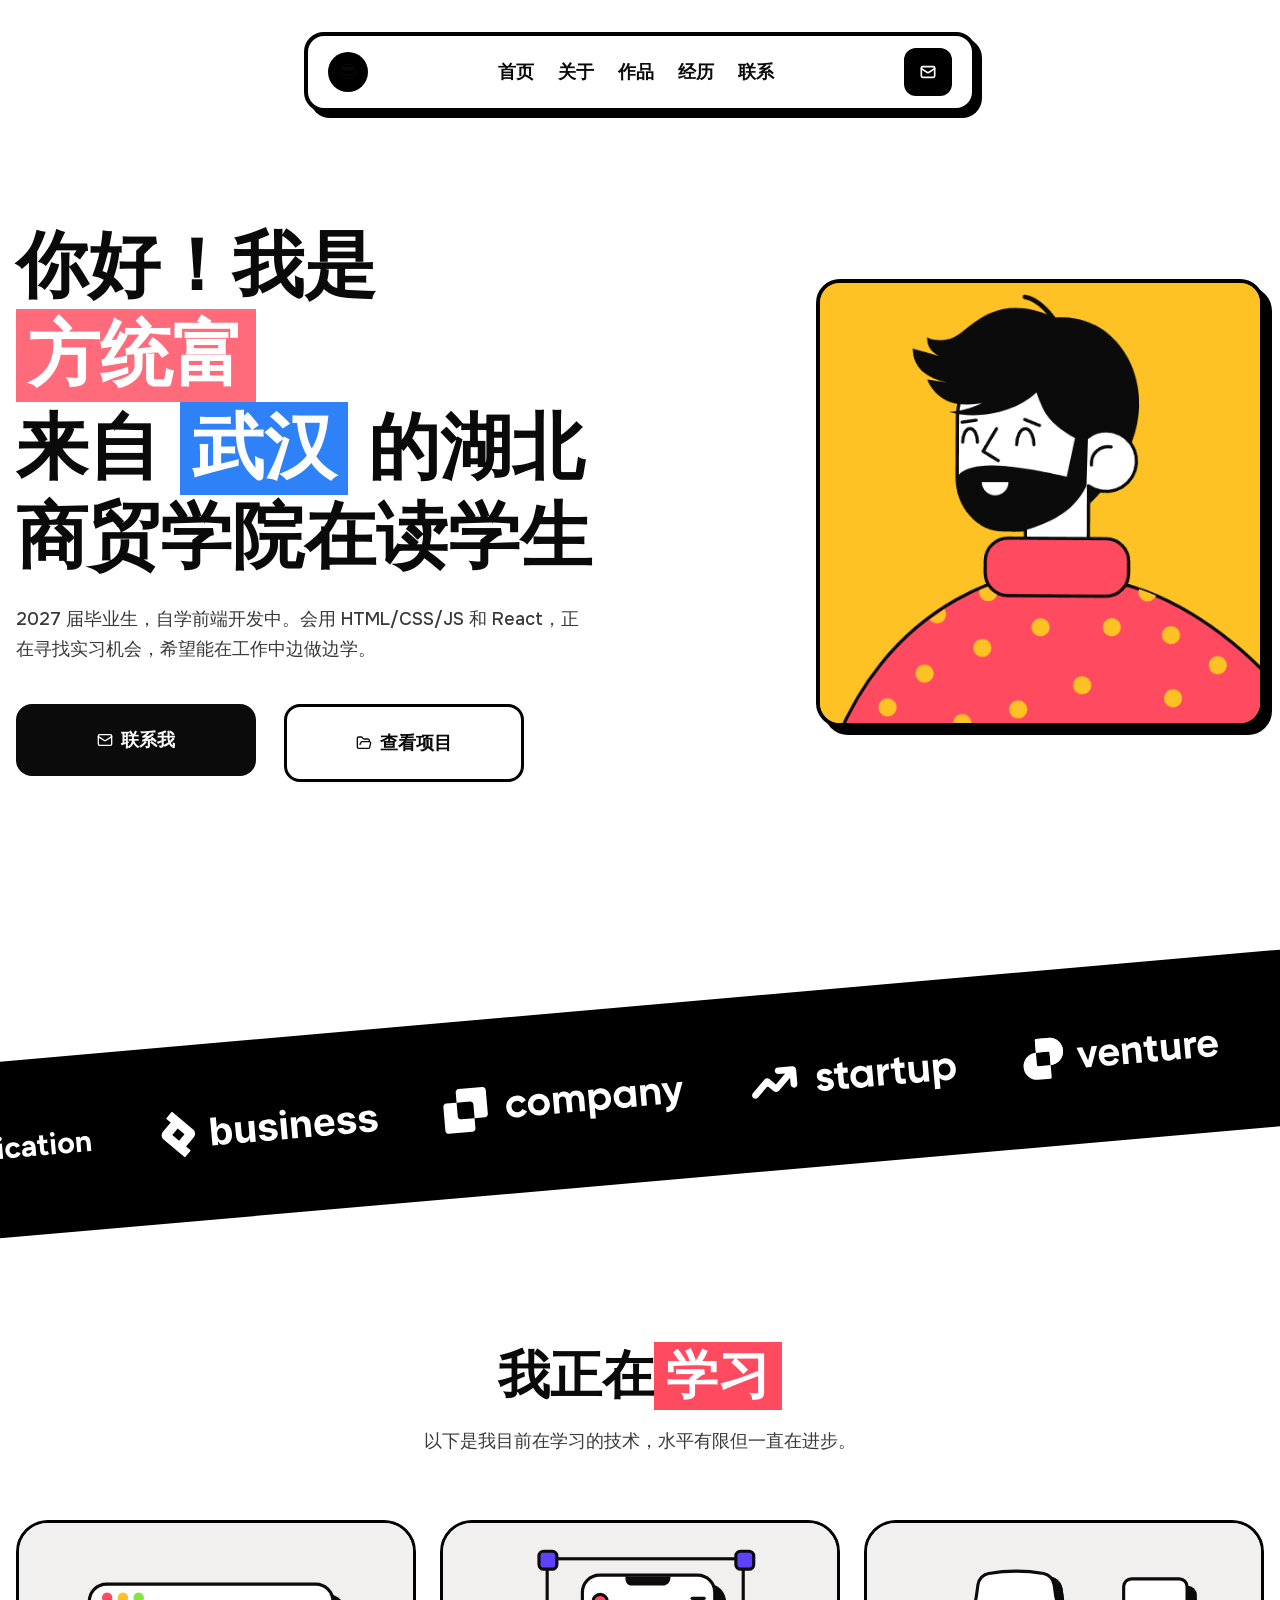
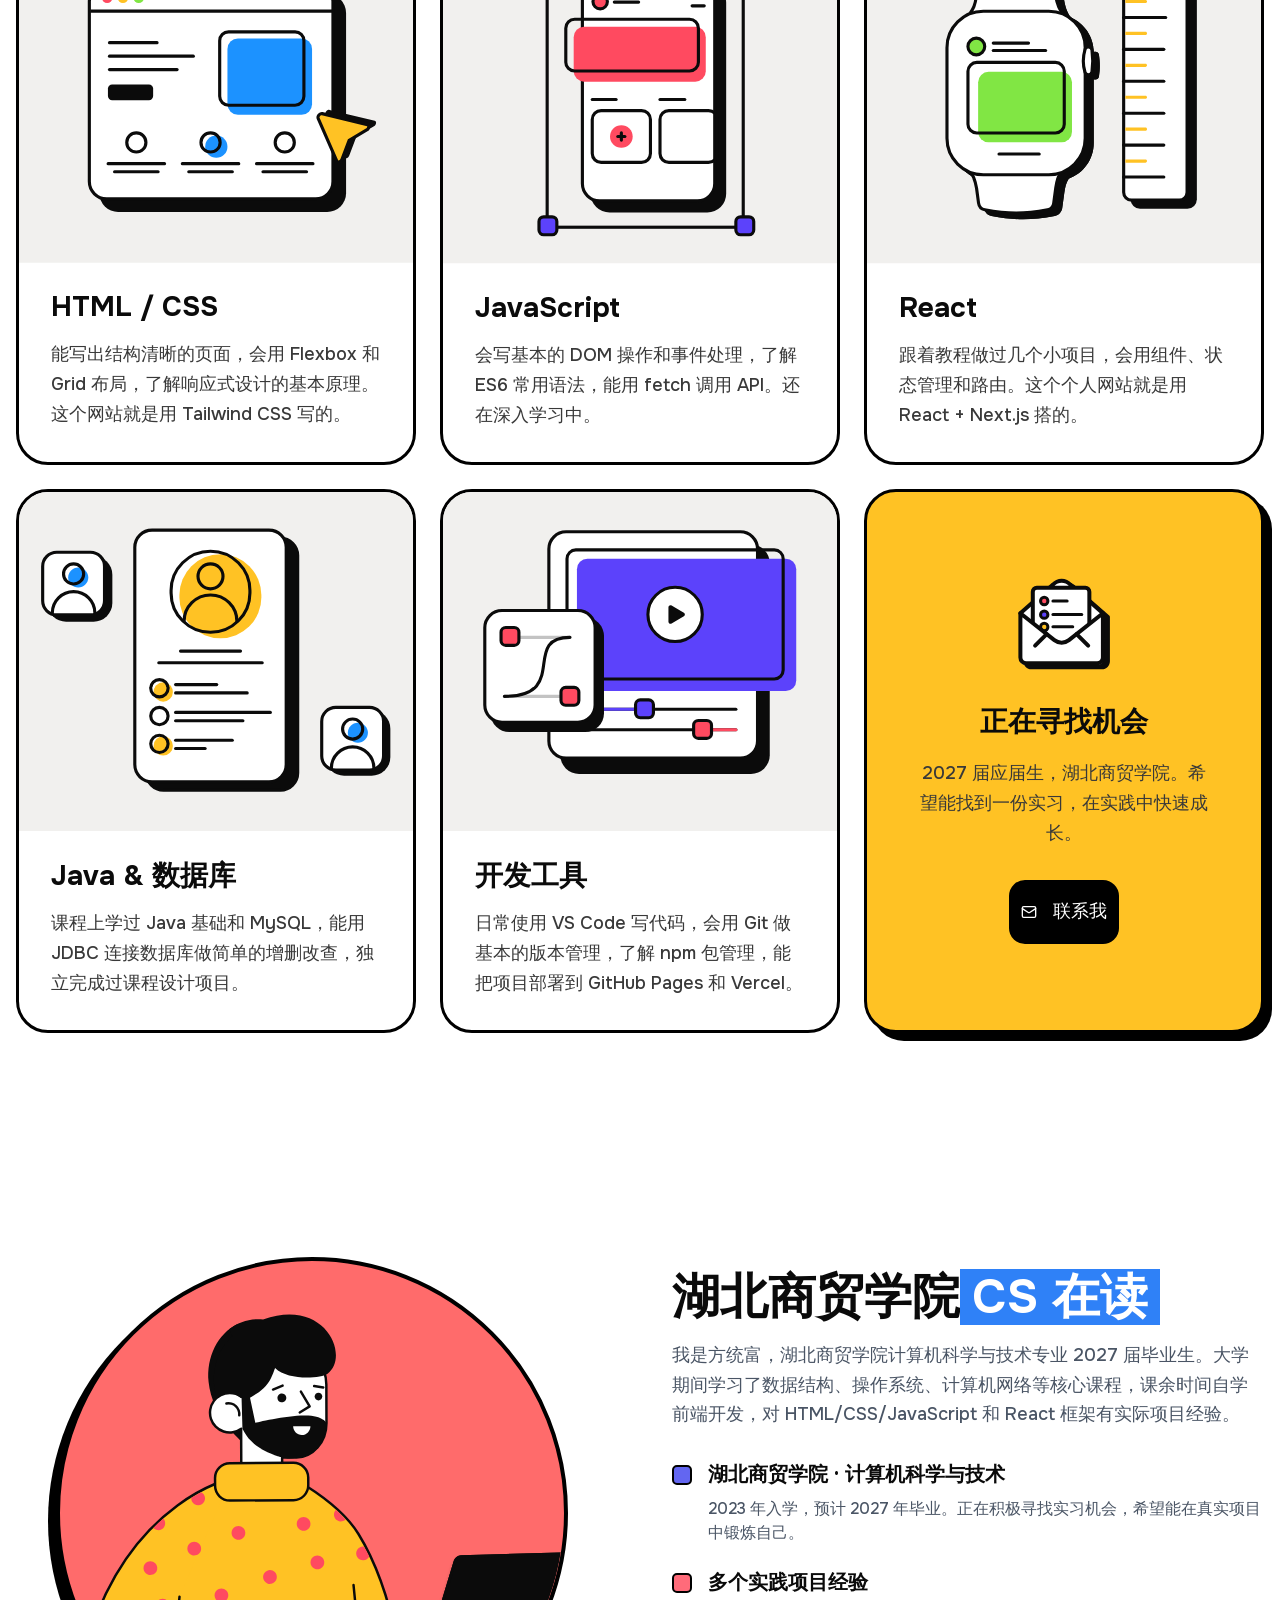
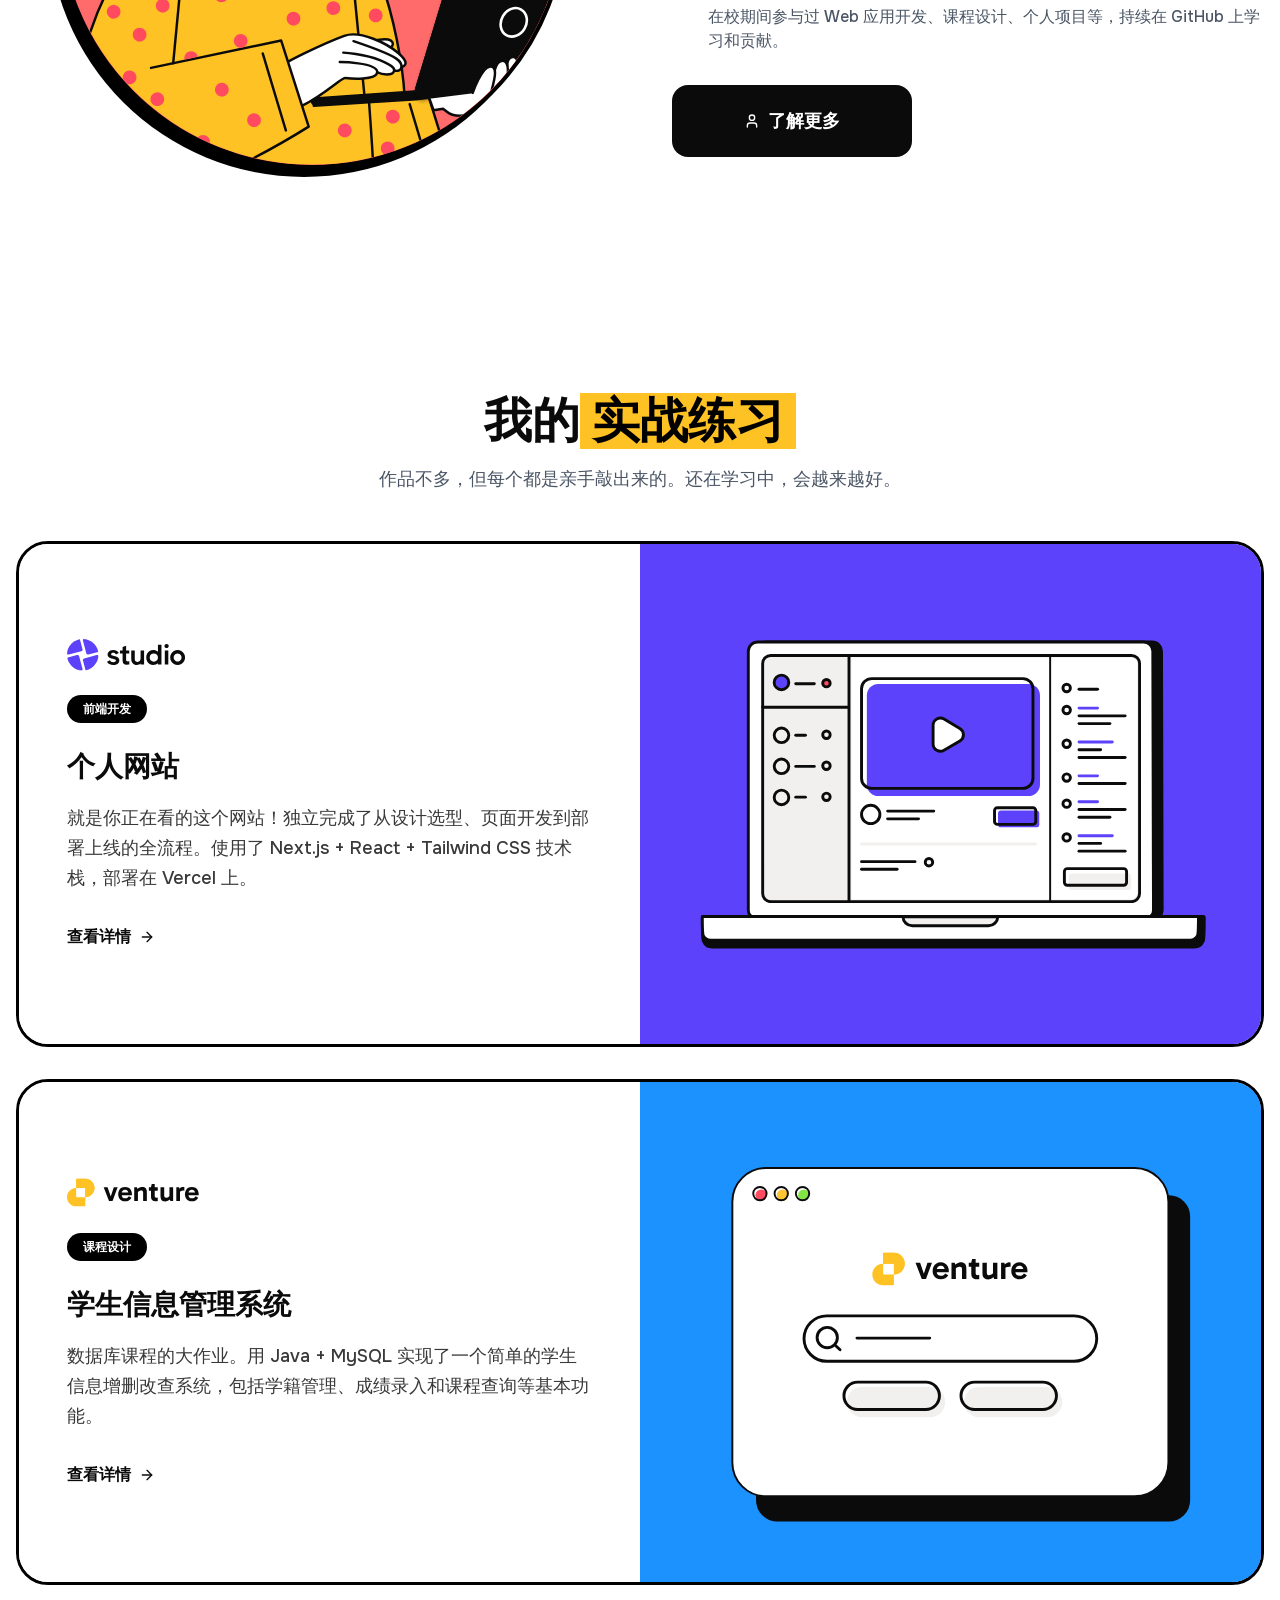
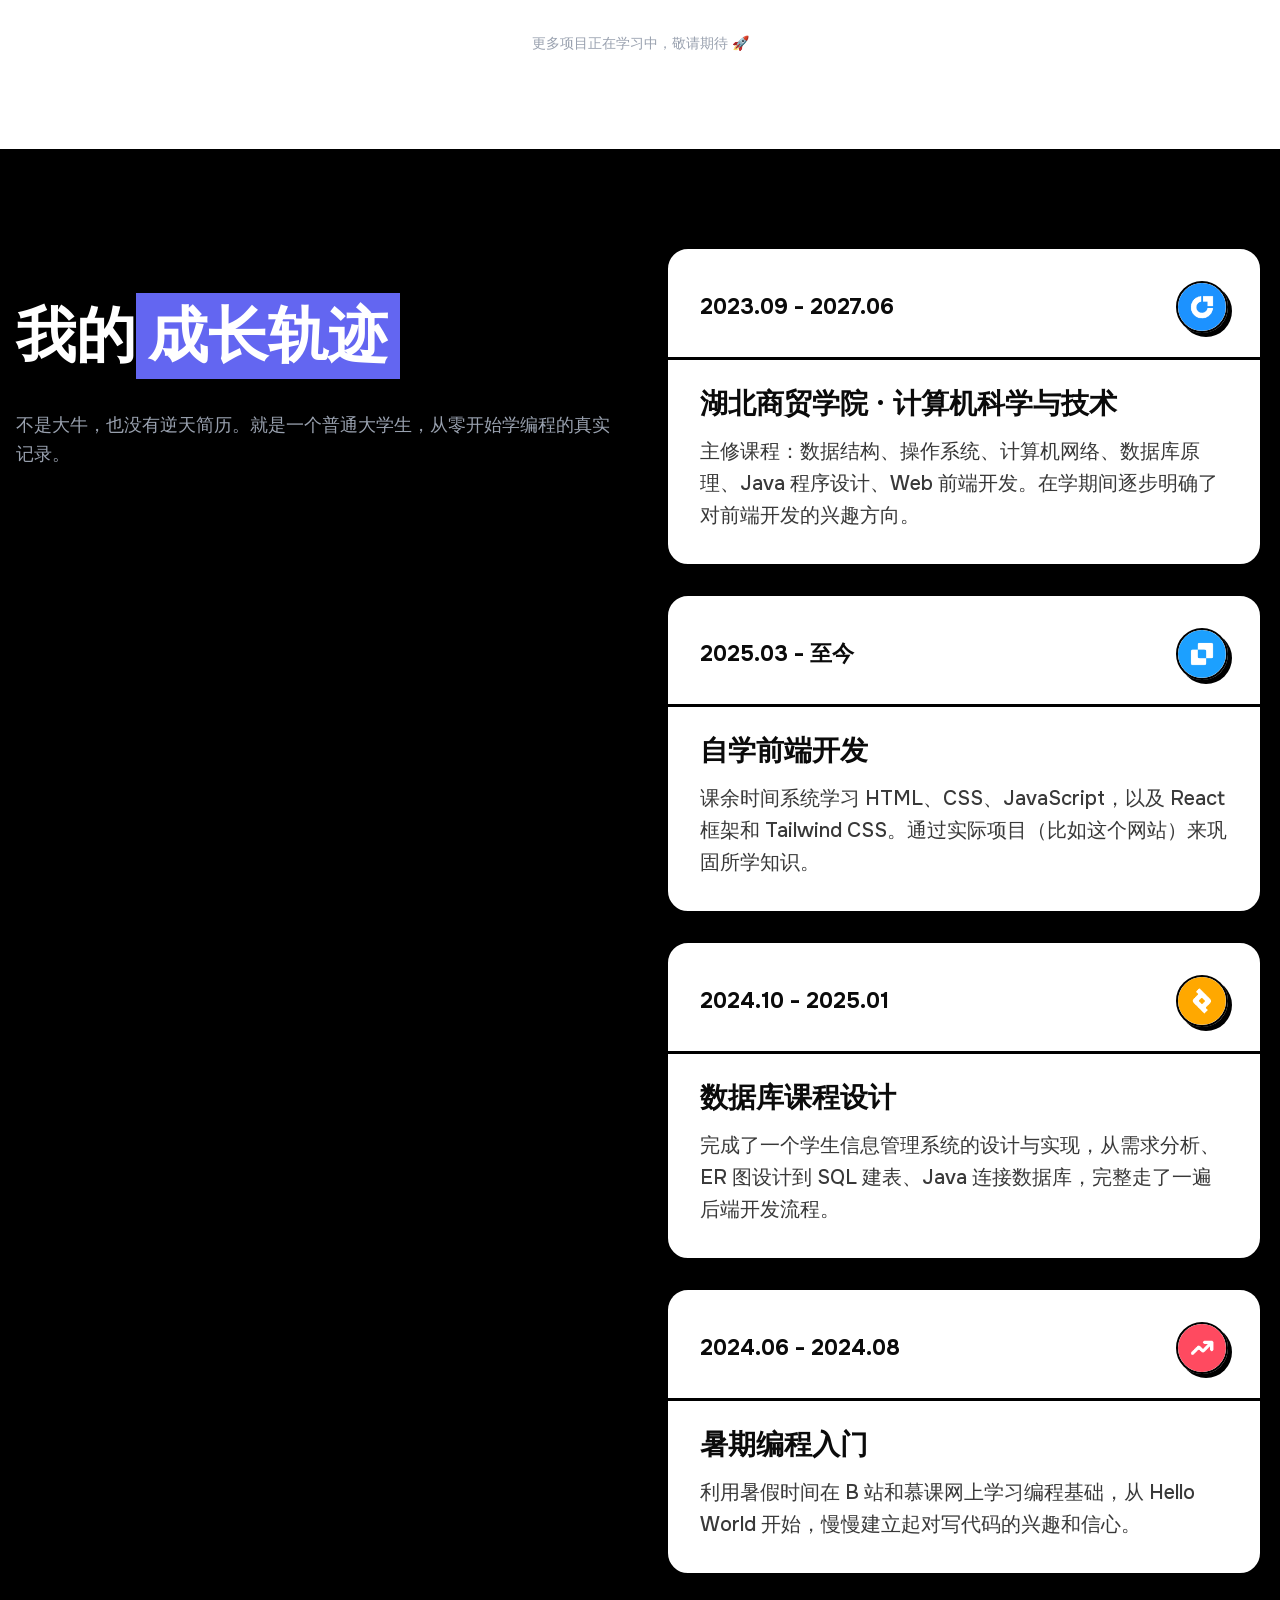
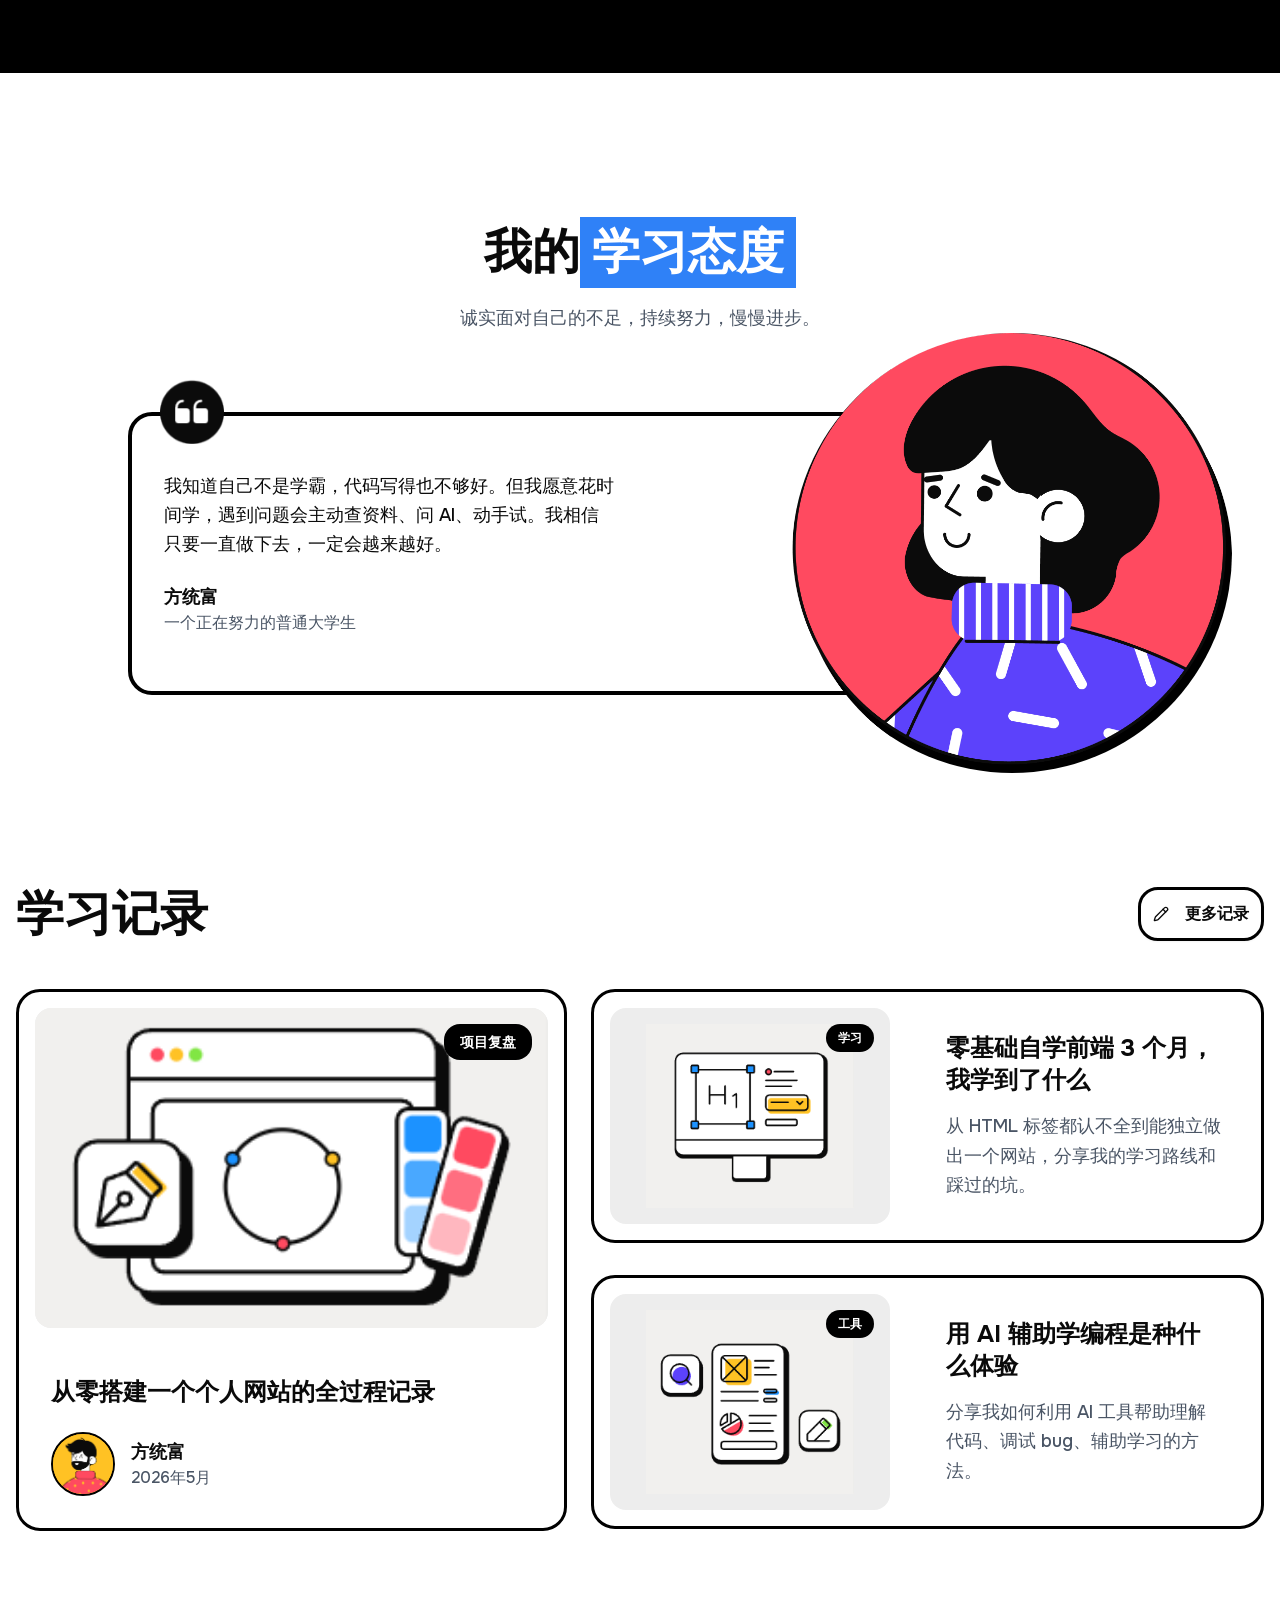
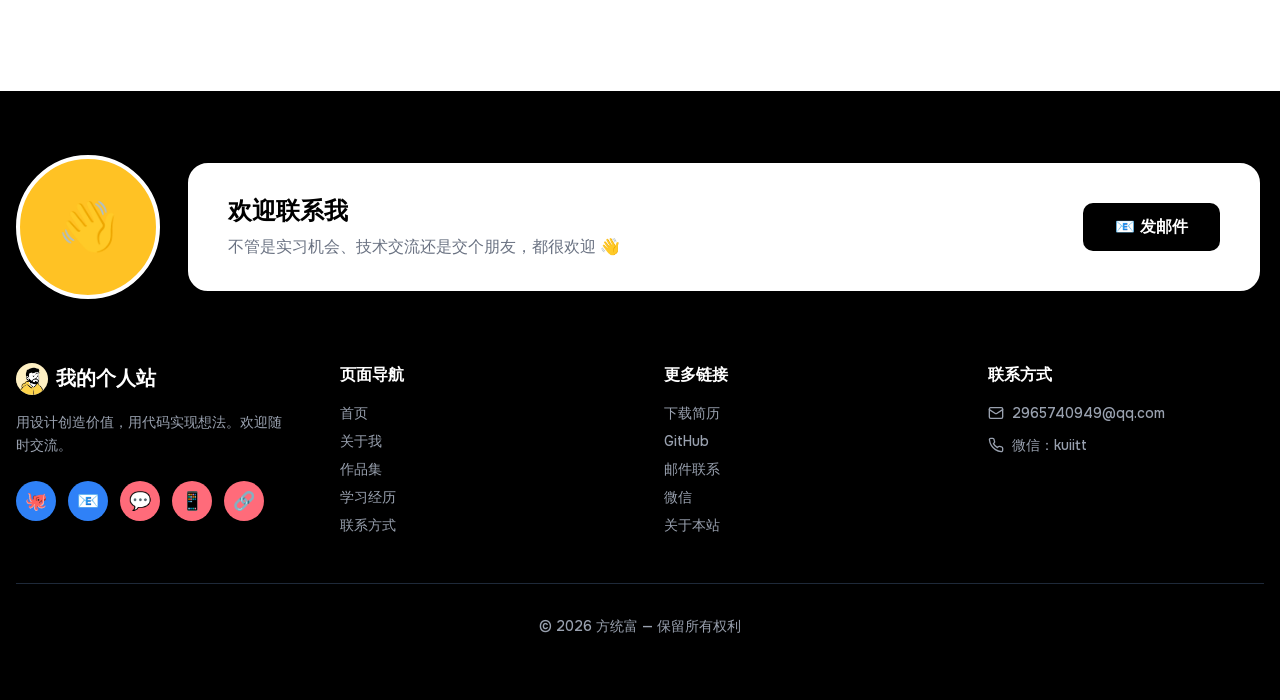
==== index.html @ d058ea48 "🔧 修复CSS加载" ====
<!DOCTYPE html><!--VLiCbhe6DnjVQcpg9LPDH--><html lang="zh-CN"><head><meta charSet="utf-8"/><meta name="viewport" content="width=device-width, initial-scale=1"/><link rel="preload" as="image" href="/logos/application.svg"/><link rel="preload" as="image" href="/logos/business.svg"/><link rel="preload" as="image" href="/logos/company.svg"/><link rel="preload" as="image" href="/logos/startup.svg"/><link rel="preload" as="image" href="/logos/venture.svg"/><link rel="preload" as="image" href="/logos/agency.svg"/><link rel="stylesheet" href="/_next/static/css/665b311563c38dbf.css" data-precedence="next"/><link rel="stylesheet" href="/_next/static/css/5b727be223a7e404.css" data-precedence="next"/><link rel="preload" as="script" fetchPriority="low" href="/_next/static/chunks/webpack-e21f005e89d608e2.js"/><script src="/_next/static/chunks/4bd1b696-c023c6e3521b1417.js" async=""></script><script src="/_next/static/chunks/255-293e44824f2ec188.js" async=""></script><script src="/_next/static/chunks/main-app-6dbee0ef0bed55e5.js" async=""></script><script src="/_next/static/chunks/239-3c17a6d641bde0df.js" async=""></script><script src="/_next/static/chunks/app/page-31fa82a2ed739033.js" async=""></script><meta name="baidu-site-verification" content="codeva-69E96aUxxf"/><title>方统富 - 计算机科学与技术专业 | 个人网站</title><meta name="description" content="方统富，计算机科学与技术专业2027届毕业生，来自武汉。热爱前端与后端开发，正在寻找实习与校招机会。"/><meta name="author" content="方统富"/><meta name="keywords" content="方统富,计算机科学与技术,前端开发,后端开发,2027届,应届生,武汉,求职,实习,校招,个人网站"/><meta name="robots" content="index, follow"/><meta property="og:title" content="方统富 - 计算机科学与技术专业 | 个人网站"/><meta property="og:description" content="2027届CS应届生，热爱编程与技术创新，正在寻找实习与校招机会。"/><meta property="og:locale" content="zh_CN"/><meta property="og:type" content="website"/><meta name="twitter:card" content="summary"/><meta name="twitter:title" content="方统富 - 计算机科学与技术专业 | 个人网站"/><meta name="twitter:description" content="2027届CS应届生，热爱编程与技术创新，正在寻找实习与校招机会。"/><script src="/_next/static/chunks/polyfills-42372ed130431b0a.js" noModule=""></script></head><body class="__variable_4d9560 font-sans antialiased overflow-x-hidden"><div hidden=""><!--$--><!--/$--></div><main class="min-h-screen bg-[#FFFFFF]"><div class="container mx-auto px-4 pt-8 pb-4"><nav class="flex items-center justify-between bg-white border-4 border-black rounded-xl px-5 py-3 max-w-2xl mx-auto shadow-[6px_6px_0px_0px_rgba(0,0,0,1)]"><div class="w-10 h-10 bg-black rounded-full flex items-center justify-center flex-shrink-0 text-lg">😎</div><div class="hidden md:flex items-center gap-6 flex-1 justify-center"><a href="#home" class="text-[18px] font-bold leading-[20px] hover:opacity-70 transition-opacity">首页</a><a href="#about" class="text-[18px] font-bold leading-[20px] hover:opacity-70 transition-opacity">关于</a><a href="#portfolio" class="text-[18px] font-bold leading-[20px] hover:opacity-70 transition-opacity">作品</a><a href="#experience" class="text-[18px] font-bold leading-[20px] hover:opacity-70 transition-opacity">经历</a><a href="#contact" class="text-[18px] font-bold leading-[20px] hover:opacity-70 transition-opacity">联系</a></div><a href="#contact"><button data-slot="button" class="inline-flex items-center justify-center gap-2 whitespace-nowrap text-sm font-medium transition-all disabled:pointer-events-none disabled:opacity-50 [&amp;_svg]:pointer-events-none [&amp;_svg:not([class*=&#x27;size-&#x27;])]:size-4 shrink-0 [&amp;_svg]:shrink-0 outline-none focus-visible:border-ring focus-visible:ring-ring/50 focus-visible:ring-[3px] aria-invalid:ring-destructive/20 dark:aria-invalid:ring-destructive/40 aria-invalid:border-destructive py-2 has-[&gt;svg]:px-3 bg-black text-white hover:bg-black/90 rounded-sm px-5 h-12 min-w-[48px] flex-shrink-0"><svg xmlns="http://www.w3.org/2000/svg" width="24" height="24" viewBox="0 0 24 24" fill="none" stroke="currentColor" stroke-width="2.5" stroke-linecap="round" stroke-linejoin="round" class="lucide lucide-mail w-10 h-10"><rect width="20" height="16" x="2" y="4" rx="2"></rect><path d="m22 7-8.97 5.7a1.94 1.94 0 0 1-2.06 0L2 7"></path></svg></button></a></nav></div><section id="home" class="container mx-auto px-4 py-16 md:py-24"><div class="max-w-7xl mx-auto grid md:grid-cols-2 gap-12 items-center"><div class="space-y-6"><h1 class="text-[42px] leading-[50px] md:text-[72px] font-bold md:leading-[85px]">你好！我是<!-- --> <span class="bg-[#FF6B7A] text-white px-3 py-1 inline-block">方统富</span><br/>来自<!-- --> <span class="bg-[#2F81F7] text-white px-3 py-1 inline-block">武汉</span> <!-- -->的湖北商贸学院在读学生</h1><p class="text-[#393939] text-[16px] md:text-[18px] font-medium leading-[28px] md:leading-[30px] max-w-xl">2027 届毕业生，自学前端开发中。会用 HTML/CSS/JS 和 React，正在寻找实习机会，希望能在工作中边做边学。</p><div class="flex flex-col sm:flex-row flex-wrap gap-4 sm:gap-7 pt-4"><a href="#contact"><button data-slot="button" class="inline-flex items-center justify-center gap-2 whitespace-nowrap transition-all disabled:pointer-events-none disabled:opacity-50 [&amp;_svg]:pointer-events-none [&amp;_svg:not([class*=&#x27;size-&#x27;])]:size-4 shrink-0 [&amp;_svg]:shrink-0 outline-none focus-visible:border-ring focus-visible:ring-ring/50 focus-visible:ring-[3px] aria-invalid:ring-destructive/20 dark:aria-invalid:ring-destructive/40 aria-invalid:border-destructive has-[&gt;svg]:px-3 bg-[#0B0B0B] text-white hover:bg-black/90 rounded-lg py-5 px-8 md:py-[22px] md:px-[62px] text-base md:text-lg font-semibold h-auto w-full sm:w-auto sm:min-w-[240px]"><svg xmlns="http://www.w3.org/2000/svg" width="24" height="24" viewBox="0 0 24 24" fill="none" stroke="currentColor" stroke-width="2" stroke-linecap="round" stroke-linejoin="round" class="lucide lucide-mail w-5 h-5"><rect width="20" height="16" x="2" y="4" rx="2"></rect><path d="m22 7-8.97 5.7a1.94 1.94 0 0 1-2.06 0L2 7"></path></svg>联系我</button></a><a href="#portfolio"><button data-slot="button" class="inline-flex items-center justify-center gap-2 whitespace-nowrap transition-all disabled:pointer-events-none disabled:opacity-50 [&amp;_svg]:pointer-events-none [&amp;_svg:not([class*=&#x27;size-&#x27;])]:size-4 shrink-0 [&amp;_svg]:shrink-0 outline-none focus-visible:border-ring focus-visible:ring-ring/50 focus-visible:ring-[3px] aria-invalid:ring-destructive/20 dark:aria-invalid:ring-destructive/40 aria-invalid:border-destructive shadow-xs hover:text-accent-foreground dark:bg-input/30 dark:border-input dark:hover:bg-input/50 has-[&gt;svg]:px-3 bg-white border-[3px] border-black hover:bg-gray-50 rounded-lg py-5 px-8 md:py-[22px] md:px-[62px] text-base md:text-lg font-semibold h-auto w-full sm:w-auto sm:min-w-[240px]"><svg xmlns="http://www.w3.org/2000/svg" width="24" height="24" viewBox="0 0 24 24" fill="none" stroke="currentColor" stroke-width="2" stroke-linecap="round" stroke-linejoin="round" class="lucide lucide-folder-open w-5 h-5"><path d="m6 14 1.5-2.9A2 2 0 0 1 9.24 10H20a2 2 0 0 1 1.94 2.5l-1.54 6a2 2 0 0 1-1.95 1.5H4a2 2 0 0 1-2-2V5a2 2 0 0 1 2-2h3.9a2 2 0 0 1 1.69.9l.81 1.2a2 2 0 0 0 1.67.9H18a2 2 0 0 1 2 2v2"></path></svg>查看项目</button></a></div></div><div class="flex justify-center md:justify-end"><div class="relative w-full max-w-md aspect-square bg-[#FDB927] border-4 border-black rounded-3xl overflow-hidden shadow-[8px_8px_0px_0px_rgba(0,0,0,1)]"><img alt="卡通头像" loading="lazy" decoding="async" data-nimg="fill" class="object-cover" style="position:absolute;height:100%;width:100%;left:0;top:0;right:0;bottom:0;color:transparent" src="/images/design-mode/63407fbdc2d4ac5270385fd4_home-he.png"/></div></div></div></section><div class="overflow-hidden"><div class="relative overflow-hidden bg-black py-16 -rotate-[5deg] mt-32 mb-16 min-w-[120vw] -mx-[10vw] left-0"><div class="flex items-center gap-16 animate-marquee whitespace-nowrap"><img src="/logos/application.svg" alt="application" class="h-12 w-auto"/><img src="/logos/business.svg" alt="business" class="h-12 w-auto"/><img src="/logos/company.svg" alt="company" class="h-12 w-auto"/><img src="/logos/startup.svg" alt="startup" class="h-12 w-auto"/><img src="/logos/venture.svg" alt="venture" class="h-12 w-auto"/><img src="/logos/agency.svg" alt="agency" class="h-12 w-auto"/><img src="/logos/application.svg" alt="application" class="h-12 w-auto"/><img src="/logos/business.svg" alt="business" class="h-12 w-auto"/><img src="/logos/company.svg" alt="company" class="h-12 w-auto"/><img src="/logos/startup.svg" alt="startup" class="h-12 w-auto"/><img src="/logos/venture.svg" alt="venture" class="h-12 w-auto"/><img src="/logos/agency.svg" alt="agency" class="h-12 w-auto"/><img src="/logos/application.svg" alt="application" class="h-12 w-auto"/><img src="/logos/business.svg" alt="business" class="h-12 w-auto"/><img src="/logos/company.svg" alt="company" class="h-12 w-auto"/><img src="/logos/startup.svg" alt="startup" class="h-12 w-auto"/><img src="/logos/venture.svg" alt="venture" class="h-12 w-auto"/><img src="/logos/agency.svg" alt="agency" class="h-12 w-auto"/><img src="/logos/application.svg" alt="application" class="h-12 w-auto"/><img src="/logos/business.svg" alt="business" class="h-12 w-auto"/><img src="/logos/company.svg" alt="company" class="h-12 w-auto"/><img src="/logos/startup.svg" alt="startup" class="h-12 w-auto"/><img src="/logos/venture.svg" alt="venture" class="h-12 w-auto"/><img src="/logos/agency.svg" alt="agency" class="h-12 w-auto"/></div></div></div><section class="bg-white py-16 md:py-24"><div class="container mx-auto px-4"><div class="max-w-7xl mx-auto"><div class="text-center mb-12 md:mb-16"><h2 class="text-4xl md:text-[52px] md:leading-[60px] font-bold mb-4">我正在<span class="bg-[#FF4A60] text-white px-3 py-1 inline-block">学习</span></h2><p class="text-[#393939] text-base md:text-lg font-medium leading-relaxed md:leading-[30px] max-w-2xl mx-auto">以下是我目前在学习的技术，水平有限但一直在进步。</p></div><div class="grid md:grid-cols-2 lg:grid-cols-3 gap-6"><div class="bg-white border-[3px] border-black rounded-[32px] overflow-hidden hover:translate-y-[-4px] hover:shadow-[8px_8px_0px_0px_rgba(0,0,0,1)] transition-all duration-300 min-h-[480px] flex flex-col group"><div class="mb-6 -mx-[3px] -mt-[3px] overflow-hidden rounded-t-[29px]"><img alt="HTML / CSS" loading="lazy" width="382" height="328" decoding="async" data-nimg="1" class="w-full h-auto rounded-t-[29px] group-hover:scale-110 transition-transform duration-500 ease-out" style="color:transparent" src="/images/web-design.svg"/></div><div class="px-8 pb-8 flex-1 flex flex-col"><h3 class="text-[28px] leading-[40px] font-bold mb-3 text-[#0B0B0B]">HTML / CSS</h3><p class="text-[18px] leading-[30px] font-medium text-[#393939]">能写出结构清晰的页面，会用 Flexbox 和 Grid 布局，了解响应式设计的基本原理。这个网站就是用 Tailwind CSS 写的。</p></div></div><div class="bg-white border-[3px] border-black rounded-[32px] overflow-hidden hover:translate-y-[-4px] hover:shadow-[8px_8px_0px_0px_rgba(0,0,0,1)] transition-all duration-300 min-h-[480px] flex flex-col group"><div class="mb-6 -mx-[3px] -mt-[3px] overflow-hidden rounded-t-[29px]"><img alt="JavaScript" loading="lazy" width="382" height="328" decoding="async" data-nimg="1" class="w-full h-auto rounded-t-[29px] group-hover:scale-110 transition-transform duration-500 ease-out" style="color:transparent" src="/images/ui-ux-design.svg"/></div><div class="px-8 pb-8 flex-1 flex flex-col"><h3 class="text-[28px] leading-[40px] font-bold mb-3 text-[#0B0B0B]">JavaScript</h3><p class="text-[18px] leading-[30px] font-medium text-[#393939]">会写基本的 DOM 操作和事件处理，了解 ES6 常用语法，能用 fetch 调用 API。还在深入学习中。</p></div></div><div class="bg-white border-[3px] border-black rounded-[32px] overflow-hidden hover:translate-y-[-4px] hover:shadow-[8px_8px_0px_0px_rgba(0,0,0,1)] transition-all duration-300 min-h-[480px] flex flex-col group"><div class="mb-6 -mx-[3px] -mt-[3px] overflow-hidden rounded-t-[29px]"><img alt="React" loading="lazy" width="382" height="328" decoding="async" data-nimg="1" class="w-full h-auto rounded-t-[29px] group-hover:scale-110 transition-transform duration-500 ease-out" style="color:transparent" src="/images/product-design.svg"/></div><div class="px-8 pb-8 flex-1 flex flex-col"><h3 class="text-[28px] leading-[40px] font-bold mb-3 text-[#0B0B0B]">React</h3><p class="text-[18px] leading-[30px] font-medium text-[#393939]">跟着教程做过几个小项目，会用组件、状态管理和路由。这个个人网站就是用 React + Next.js 搭的。</p></div></div><div class="bg-white border-[3px] border-black rounded-[32px] overflow-hidden hover:translate-y-[-4px] hover:shadow-[8px_8px_0px_0px_rgba(0,0,0,1)] transition-all duration-300 min-h-[480px] flex flex-col group"><div class="mb-6 -mx-[3px] -mt-[3px] overflow-hidden rounded-t-[29px]"><img alt="Java &amp; 数据库" loading="lazy" width="382" height="328" decoding="async" data-nimg="1" class="w-full h-auto rounded-t-[29px] group-hover:scale-110 transition-transform duration-500 ease-out" style="color:transparent" src="/images/user-research.svg"/></div><div class="px-8 pb-8 flex-1 flex flex-col"><h3 class="text-[28px] leading-[40px] font-bold mb-3 text-[#0B0B0B]">Java &amp; 数据库</h3><p class="text-[18px] leading-[30px] font-medium text-[#393939]">课程上学过 Java 基础和 MySQL，能用 JDBC 连接数据库做简单的增删改查，独立完成过课程设计项目。</p></div></div><div class="bg-white border-[3px] border-black rounded-[32px] overflow-hidden hover:translate-y-[-4px] hover:shadow-[8px_8px_0px_0px_rgba(0,0,0,1)] transition-all duration-300 min-h-[480px] flex flex-col group"><div class="mb-6 -mx-[3px] -mt-[3px] overflow-hidden rounded-t-[29px]"><img alt="开发工具" loading="lazy" width="382" height="328" decoding="async" data-nimg="1" class="w-full h-auto rounded-t-[29px] group-hover:scale-110 transition-transform duration-500 ease-out" style="color:transparent" src="/images/motion-graphics.svg"/></div><div class="px-8 pb-8 flex-1 flex flex-col"><h3 class="text-[28px] leading-[40px] font-bold mb-3 text-[#0B0B0B]">开发工具</h3><p class="text-[18px] leading-[30px] font-medium text-[#393939]">日常使用 VS Code 写代码，会用 Git 做基本的版本管理，了解 npm 包管理，能把项目部署到 GitHub Pages 和 Vercel。</p></div></div><div class="bg-[#FFC224] border-[3px] border-black rounded-[32px] p-8 md:p-12 flex flex-col items-center justify-center text-center hover:translate-y-[-4px] transition-transform min-h-[480px] relative shadow-[8px_8px_0px_0px_rgba(0,0,0,1)]"><div class="mb-8"><img alt="联系我" loading="lazy" width="92" height="92" decoding="async" data-nimg="1" class="w-[92px] h-[92px]" style="color:transparent" src="/images/get-in-touch.svg"/></div><h3 class="text-[28px] leading-[40px] font-bold mb-4 text-[#0B0B0B]">正在寻找机会</h3><p class="text-[18px] leading-[30px] font-medium text-[#393939] mb-8">2027 届应届生，湖北商贸学院。希望能找到一份实习，在实践中快速成长。</p><a href="#contact"><button data-slot="button" class="inline-flex items-center justify-center gap-2 whitespace-nowrap transition-all disabled:pointer-events-none disabled:opacity-50 [&amp;_svg]:pointer-events-none [&amp;_svg:not([class*=&#x27;size-&#x27;])]:size-4 shrink-0 [&amp;_svg]:shrink-0 outline-none focus-visible:border-ring focus-visible:ring-ring/50 focus-visible:ring-[3px] aria-invalid:ring-destructive/20 dark:aria-invalid:ring-destructive/40 aria-invalid:border-destructive has-[&gt;svg]:px-3 bg-black text-white hover:bg-black/90 rounded-[16px] px-12 py-6 font-medium text-[18px] w-full max-w-[340px] h-[64px]"><svg xmlns="http://www.w3.org/2000/svg" width="24" height="24" viewBox="0 0 24 24" fill="none" stroke="currentColor" stroke-width="2" stroke-linecap="round" stroke-linejoin="round" class="lucide lucide-mail w-5 h-5 mr-2"><rect width="20" height="16" x="2" y="4" rx="2"></rect><path d="m22 7-8.97 5.7a1.94 1.94 0 0 1-2.06 0L2 7"></path></svg>联系我</button></a></div></div></div></div></section><section class="container mx-auto px-4 py-16 md:py-32" id="about"><div class="max-w-7xl mx-auto grid md:grid-cols-2 gap-12 md:gap-16 items-center"><div class="flex justify-center"><div class="relative w-full max-w-lg aspect-square border-[4px] border-black rounded-full overflow-hidden bg-[#FF6B6B] shadow-[-8px_8px_0px_0px_rgba(0,0,0,1)]"><img alt="关于我" loading="lazy" decoding="async" data-nimg="fill" class="object-cover" style="position:absolute;height:100%;width:100%;left:0;top:0;right:0;bottom:0;color:transparent" src="/images/about-me.svg"/></div></div><div class="space-y-6 md:space-y-8"><div><h2 class="text-3xl md:text-4xl lg:text-5xl font-bold mb-4">湖北商贸学院<span class="bg-[#2F81F7] text-white px-3 py-1 inline-block">CS 在读</span></h2><p class="text-gray-600 text-base md:text-lg leading-relaxed">我是方统富，湖北商贸学院计算机科学与技术专业 2027 届毕业生。大学期间学习了数据结构、操作系统、计算机网络等核心课程，课余时间自学前端开发，对 HTML/CSS/JavaScript 和 React 框架有实际项目经验。</p></div><div class="space-y-6"><div class="flex gap-4 items-start"><div class="w-5 h-5 bg-[#6366F1] border-2 border-black rounded-[5px] flex-shrink-0 mt-1"></div><div><h3 class="text-lg md:text-xl font-bold mb-2">湖北商贸学院 · 计算机科学与技术</h3><p class="text-gray-600 text-sm md:text-base">2023 年入学，预计 2027 年毕业。正在积极寻找实习机会，希望能在真实项目中锻炼自己。</p></div></div><div class="flex gap-4 items-start"><div class="w-5 h-5 bg-[#FF6B7A] border-2 border-black rounded-[5px] flex-shrink-0 mt-1"></div><div><h3 class="text-lg md:text-xl font-bold mb-2">多个实践项目经验</h3><p class="text-gray-600 text-sm md:text-base">在校期间参与过 Web 应用开发、课程设计、个人项目等，持续在 GitHub 上学习和贡献。</p></div></div></div><button data-slot="button" class="inline-flex items-center justify-center gap-2 whitespace-nowrap transition-all disabled:pointer-events-none disabled:opacity-50 [&amp;_svg]:pointer-events-none [&amp;_svg:not([class*=&#x27;size-&#x27;])]:size-4 shrink-0 [&amp;_svg]:shrink-0 outline-none focus-visible:border-ring focus-visible:ring-ring/50 focus-visible:ring-[3px] aria-invalid:ring-destructive/20 dark:aria-invalid:ring-destructive/40 aria-invalid:border-destructive has-[&gt;svg]:px-3 bg-[#0B0B0B] text-white hover:bg-black/90 rounded-lg py-5 px-8 md:py-[22px] md:px-[62px] text-base md:text-lg font-semibold h-auto w-full sm:w-auto sm:min-w-[240px]"><svg xmlns="http://www.w3.org/2000/svg" width="24" height="24" viewBox="0 0 24 24" fill="none" stroke="currentColor" stroke-width="2" stroke-linecap="round" stroke-linejoin="round" class="lucide lucide-user w-5 h-5"><path d="M19 21v-2a4 4 0 0 0-4-4H9a4 4 0 0 0-4 4v2"></path><circle cx="12" cy="7" r="4"></circle></svg>了解更多</button></div></div></section><section class="container mx-auto px-4 py-16 md:py-24" id="portfolio"><div class="max-w-7xl mx-auto"><div class="text-center mb-12"><h2 class="text-3xl md:text-4xl lg:text-5xl font-bold mb-4">我的<span class="bg-[#FFC224] text-black px-3 py-1 inline-block">实战练习</span></h2><p class="text-gray-600 text-base md:text-lg max-w-2xl mx-auto">作品不多，但每个都是亲手敲出来的。还在学习中，会越来越好。</p></div><div class="space-y-8 mb-12"><div class="group grid md:grid-cols-2 bg-white border-[3px] border-black rounded-[32px] overflow-hidden hover:shadow-[8px_8px_0px_0px_rgba(0,0,0,1)] transition-all"><div class="p-6 md:p-12 flex flex-col justify-center bg-white"><div class="flex items-center gap-3 mb-6"><img alt="个人网站 logo" loading="lazy" width="120" height="32" decoding="async" data-nimg="1" class="h-6 md:h-8 w-auto" style="color:transparent" src="/images/studio-logo.svg"/></div><span class="inline-block bg-black text-white text-xs font-semibold px-4 py-1.5 rounded-full mb-6 w-fit">前端开发</span><h3 class="text-xl md:text-[28px] font-bold mb-4 leading-tight md:leading-[40px] text-[#0B0B0B]">个人网站</h3><p class="text-base md:text-[18px] text-[#393939] mb-8 leading-relaxed md:leading-[30px] font-medium">就是你正在看的这个网站！独立完成了从设计选型、页面开发到部署上线的全流程。使用了 Next.js + React + Tailwind CSS 技术栈，部署在 Vercel 上。</p><a href="#" class="flex items-center gap-2 font-semibold text-[#0B0B0B] hover:gap-3 transition-all text-sm md:text-base">查看详情<svg xmlns="http://www.w3.org/2000/svg" width="24" height="24" viewBox="0 0 24 24" fill="none" stroke="currentColor" stroke-width="2" stroke-linecap="round" stroke-linejoin="round" class="lucide lucide-arrow-right w-4 h-4"><path d="M5 12h14"></path><path d="m12 5 7 7-7 7"></path></svg></a></div><div class="bg-[#6366F1] relative overflow-hidden min-h-[250px] md:min-h-[500px]"><img alt="个人网站" loading="lazy" decoding="async" data-nimg="fill" class="object-cover transition-transform duration-500 ease-out group-hover:scale-110" style="position:absolute;height:100%;width:100%;left:0;top:0;right:0;bottom:0;color:transparent" src="/images/studio-workspace.svg"/></div></div><div class="group grid md:grid-cols-2 bg-white border-[3px] border-black rounded-[32px] overflow-hidden hover:shadow-[8px_8px_0px_0px_rgba(0,0,0,1)] transition-all"><div class="p-6 md:p-12 flex flex-col justify-center bg-white"><div class="flex items-center gap-3 mb-6"><img alt="学生信息管理系统 logo" loading="lazy" width="120" height="32" decoding="async" data-nimg="1" class="h-6 md:h-8 w-auto" style="color:transparent" src="/images/venture-logo.svg"/></div><span class="inline-block bg-black text-white text-xs font-semibold px-4 py-1.5 rounded-full mb-6 w-fit">课程设计</span><h3 class="text-xl md:text-[28px] font-bold mb-4 leading-tight md:leading-[40px] text-[#0B0B0B]">学生信息管理系统</h3><p class="text-base md:text-[18px] text-[#393939] mb-8 leading-relaxed md:leading-[30px] font-medium">数据库课程的大作业。用 Java + MySQL 实现了一个简单的学生信息增删改查系统，包括学籍管理、成绩录入和课程查询等基本功能。</p><a href="#" class="flex items-center gap-2 font-semibold text-[#0B0B0B] hover:gap-3 transition-all text-sm md:text-base">查看详情<svg xmlns="http://www.w3.org/2000/svg" width="24" height="24" viewBox="0 0 24 24" fill="none" stroke="currentColor" stroke-width="2" stroke-linecap="round" stroke-linejoin="round" class="lucide lucide-arrow-right w-4 h-4"><path d="M5 12h14"></path><path d="m12 5 7 7-7 7"></path></svg></a></div><div class="bg-[#2F81F7] relative overflow-hidden min-h-[250px] md:min-h-[500px]"><img alt="学生信息管理系统" loading="lazy" decoding="async" data-nimg="fill" class="object-cover transition-transform duration-500 ease-out group-hover:scale-110" style="position:absolute;height:100%;width:100%;left:0;top:0;right:0;bottom:0;color:transparent" src="/images/venture-workspace.svg"/></div></div></div><div class="flex justify-center"><p class="text-gray-400 text-sm">更多项目正在学习中，敬请期待 🚀</p></div></div></section><section class="bg-black py-16 md:py-24" id="experience"><div class="container mx-auto px-4"><div class="max-w-7xl mx-auto grid md:grid-cols-2 gap-12 items-start"><div class="text-white pt-0 md:pt-12 md:sticky md:top-12 self-start"><h2 class="text-3xl md:text-4xl lg:text-6xl font-bold mb-6 md:mb-8 leading-[1.3]">我的<span class="bg-[#6366F1] text-white px-3 py-1 inline-block">成长轨迹</span></h2><p class="text-gray-400 mb-8 md:mb-10 leading-relaxed text-base md:text-lg">不是大牛，也没有逆天简历。就是一个普通大学生，从零开始学编程的真实记录。</p></div><div class="space-y-6"><div class="bg-white border-4 border-black rounded-3xl min-h-[220px] md:min-h-[240px]"><div class="flex items-center justify-between mb-4 md:mb-6 pt-6 md:pt-8 px-6 md:px-8"><div class="text-base md:text-[22px] leading-tight md:leading-[34px] font-bold text-[#0B0B0B]">2023.09 - 2027.06</div><div class="rounded-full border-2 border-black shadow-[4px_4px_0px_0px_rgba(0,0,0,1)]"><img alt="湖北商贸学院 · 计算机科学与技术" loading="lazy" width="48" height="48" decoding="async" data-nimg="1" class="w-10 h-10 md:w-12 md:h-12 flex-shrink-0 rounded-full" style="color:transparent" src="/images/agency.png"/></div></div><div class="border-t-[3px] border-black mb-4 md:mb-6"></div><div class="px-6 md:px-8 pb-6 md:pb-8"><h3 class="text-xl md:text-[28px] leading-tight md:leading-[40px] font-bold text-[#0B0B0B] mb-2 md:mb-3">湖北商贸学院 · 计算机科学与技术</h3><p class="text-[#393939] text-base md:text-[20px] leading-relaxed md:leading-[32px]">主修课程：数据结构、操作系统、计算机网络、数据库原理、Java 程序设计、Web 前端开发。在学期间逐步明确了对前端开发的兴趣方向。</p></div></div><div class="bg-white border-4 border-black rounded-3xl min-h-[220px] md:min-h-[240px]"><div class="flex items-center justify-between mb-4 md:mb-6 pt-6 md:pt-8 px-6 md:px-8"><div class="text-base md:text-[22px] leading-tight md:leading-[34px] font-bold text-[#0B0B0B]">2025.03 - 至今</div><div class="rounded-full border-2 border-black shadow-[4px_4px_0px_0px_rgba(0,0,0,1)]"><img alt="自学前端开发" loading="lazy" width="48" height="48" decoding="async" data-nimg="1" class="w-10 h-10 md:w-12 md:h-12 flex-shrink-0 rounded-full" style="color:transparent" src="/images/company.png"/></div></div><div class="border-t-[3px] border-black mb-4 md:mb-6"></div><div class="px-6 md:px-8 pb-6 md:pb-8"><h3 class="text-xl md:text-[28px] leading-tight md:leading-[40px] font-bold text-[#0B0B0B] mb-2 md:mb-3">自学前端开发</h3><p class="text-[#393939] text-base md:text-[20px] leading-relaxed md:leading-[32px]">课余时间系统学习 HTML、CSS、JavaScript，以及 React 框架和 Tailwind CSS。通过实际项目（比如这个网站）来巩固所学知识。</p></div></div><div class="bg-white border-4 border-black rounded-3xl min-h-[220px] md:min-h-[240px]"><div class="flex items-center justify-between mb-4 md:mb-6 pt-6 md:pt-8 px-6 md:px-8"><div class="text-base md:text-[22px] leading-tight md:leading-[34px] font-bold text-[#0B0B0B]">2024.10 - 2025.01</div><div class="rounded-full border-2 border-black shadow-[4px_4px_0px_0px_rgba(0,0,0,1)]"><img alt="数据库课程设计" loading="lazy" width="48" height="48" decoding="async" data-nimg="1" class="w-10 h-10 md:w-12 md:h-12 flex-shrink-0 rounded-full" style="color:transparent" src="/images/busines.png"/></div></div><div class="border-t-[3px] border-black mb-4 md:mb-6"></div><div class="px-6 md:px-8 pb-6 md:pb-8"><h3 class="text-xl md:text-[28px] leading-tight md:leading-[40px] font-bold text-[#0B0B0B] mb-2 md:mb-3">数据库课程设计</h3><p class="text-[#393939] text-base md:text-[20px] leading-relaxed md:leading-[32px]">完成了一个学生信息管理系统的设计与实现，从需求分析、ER 图设计到 SQL 建表、Java 连接数据库，完整走了一遍后端开发流程。</p></div></div><div class="bg-white border-4 border-black rounded-3xl min-h-[220px] md:min-h-[240px]"><div class="flex items-center justify-between mb-4 md:mb-6 pt-6 md:pt-8 px-6 md:px-8"><div class="text-base md:text-[22px] leading-tight md:leading-[34px] font-bold text-[#0B0B0B]">2024.06 - 2024.08</div><div class="rounded-full border-2 border-black shadow-[4px_4px_0px_0px_rgba(0,0,0,1)]"><img alt="暑期编程入门" loading="lazy" width="48" height="48" decoding="async" data-nimg="1" class="w-10 h-10 md:w-12 md:h-12 flex-shrink-0 rounded-full" style="color:transparent" src="/images/startup.png"/></div></div><div class="border-t-[3px] border-black mb-4 md:mb-6"></div><div class="px-6 md:px-8 pb-6 md:pb-8"><h3 class="text-xl md:text-[28px] leading-tight md:leading-[40px] font-bold text-[#0B0B0B] mb-2 md:mb-3">暑期编程入门</h3><p class="text-[#393939] text-base md:text-[20px] leading-relaxed md:leading-[32px]">利用暑假时间在 B 站和慕课网上学习编程基础，从 Hello World 开始，慢慢建立起对写代码的兴趣和信心。</p></div></div></div></div></div></section><section class="container mx-auto px-4 py-16 md:py-24"><div class="max-w-7xl mx-auto"><div class="text-center mb-12 pt-4 md:pt-12"><h2 class="text-3xl md:text-4xl lg:text-5xl font-bold mb-4 leading-[1.3]">我的<span class="bg-[#2F81F7] text-white px-3 py-1 inline-block">学习态度</span></h2><p class="text-gray-600 text-base md:text-lg max-w-2xl mx-auto pb-8">诚实面对自己的不足，持续努力，慢慢进步。</p></div><div class="relative max-w-5xl mx-auto"><div class="relative"><div class="bg-white border-4 border-black rounded-3xl py-8 md:py-14 px-6 md:px-8 md:pr-72 lg:pr-72"><div class="absolute -top-6 md:-top-8 left-6 md:left-8 w-12 h-12 md:w-16 md:h-16"><img alt="引号" loading="lazy" width="64" height="64" decoding="async" data-nimg="1" class="w-full h-full" style="color:transparent" src="/images/633b1c81e34cfb82b85454eb-quote-s.png"/></div><div class="md:max-w-[65%]"><p class="text-sm md:text-base lg:text-lg mb-6 leading-relaxed">我知道自己不是学霸，代码写得也不够好。但我愿意花时间学，遇到问题会主动查资料、问 AI、动手试。我相信只要一直做下去，一定会越来越好。</p><div><div class="font-bold text-base md:text-lg">方统富</div><div class="text-gray-600 text-sm md:text-base">一个正在努力的普通大学生</div></div></div></div><div class="absolute -right-20 top-1/2 -translate-y-1/2 w-[440px] h-[440px] rounded-full overflow-hidden hidden lg:block"><img alt="照片" loading="lazy" decoding="async" data-nimg="fill" class="object-cover" style="position:absolute;height:100%;width:100%;left:0;top:0;right:0;bottom:0;color:transparent" src="/images/633b277fc2e3697bb14c6a4f-frances.png"/></div></div></div></div></section><section class="container mx-auto px-4 py-16 md:py-24"><div class="max-w-7xl mx-auto"><div class="flex flex-col sm:flex-row items-start sm:items-center justify-between gap-4 mb-12"><h2 class="text-3xl md:text-4xl lg:text-5xl font-bold">学习记录</h2><button data-slot="button" class="inline-flex items-center justify-center gap-2 whitespace-nowrap transition-all disabled:pointer-events-none disabled:opacity-50 [&amp;_svg]:pointer-events-none [&amp;_svg:not([class*=&#x27;size-&#x27;])]:size-4 shrink-0 [&amp;_svg]:shrink-0 outline-none focus-visible:border-ring focus-visible:ring-ring/50 focus-visible:ring-[3px] aria-invalid:ring-destructive/20 dark:aria-invalid:ring-destructive/40 aria-invalid:border-destructive shadow-xs hover:text-accent-foreground dark:bg-input/30 dark:border-input dark:hover:bg-input/50 h-9 has-[&gt;svg]:px-3 border-[3px] border-black rounded-xl px-4 md:px-6 py-4 md:py-6 hover:bg-gray-50 bg-white font-semibold text-sm md:text-base w-full sm:w-auto"><svg xmlns="http://www.w3.org/2000/svg" width="24" height="24" viewBox="0 0 24 24" fill="none" stroke="currentColor" stroke-width="2" stroke-linecap="round" stroke-linejoin="round" class="lucide lucide-pencil w-4 h-4 mr-2"><path d="M21.174 6.812a1 1 0 0 0-3.986-3.987L3.842 16.174a2 2 0 0 0-.5.83l-1.321 4.352a.5.5 0 0 0 .623.622l4.353-1.32a2 2 0 0 0 .83-.497z"></path><path d="m15 5 4 4"></path></svg>更多记录</button></div><div class="grid md:grid-cols-[0.9fr_1.1fr] gap-6 mb-16"><div class="group bg-white border-[3px] border-black rounded-3xl overflow-hidden hover:shadow-[8px_8px_0px_0px_rgba(0,0,0,1)] transition-all duration-300"><div class="bg-[#EDEDED] relative min-h-[220px] md:min-h-[320px] m-3 md:m-4 rounded-2xl overflow-hidden"><span class="absolute top-3 right-3 md:top-4 md:right-4 inline-block bg-black text-white text-xs md:text-sm font-semibold px-3 py-1.5 md:px-4 md:py-2 rounded-lg z-10">项目复盘</span><img alt="项目插画" loading="lazy" decoding="async" data-nimg="fill" class="object-cover rounded-2xl transition-transform duration-500 ease-out group-hover:scale-110" style="position:absolute;height:100%;width:100%;left:0;top:0;right:0;bottom:0;color:transparent" src="/images/article-design-tools.png"/></div><div class="p-6 md:p-8"><h3 class="text-xl md:text-2xl font-bold mb-4 md:mb-6">从零搭建一个个人网站的全过程记录</h3><div class="flex items-center gap-3 md:gap-4"><div class="w-12 h-12 md:w-16 md:h-16 bg-[#FDB927] border-2 border-black rounded-full overflow-hidden flex-shrink-0"><img alt="方统富" loading="lazy" width="64" height="64" decoding="async" data-nimg="1" class="object-cover" style="color:transparent" src="/images/design-mode/63407fbdc2d4ac5270385fd4_home-he.png"/></div><div><div class="font-bold text-base md:text-lg text-[#0B0B0B]">方统富</div><div class="text-sm md:text-base text-gray-600">2026年5月</div></div></div></div></div><div class="space-y-6 md:space-y-8"><div class="group bg-white border-[3px] border-black rounded-3xl overflow-hidden hover:shadow-[8px_8px_0px_0px_rgba(0,0,0,1)] transition-all duration-300"><div class="flex flex-col sm:flex-row"><div class="bg-[#EDEDED] min-w-full sm:min-w-[200px] md:min-w-[280px] min-h-[180px] sm:min-h-[200px] relative m-0 sm:m-3 md:m-4 rounded-none sm:rounded-2xl overflow-hidden flex-shrink-0"><span class="absolute top-3 right-3 md:top-4 md:right-4 inline-block bg-black text-white text-xs font-semibold px-3 py-1.5 rounded-lg z-10">学习</span><img alt="学习插画" loading="lazy" decoding="async" data-nimg="fill" class="object-cover sm:object-contain p-0 sm:p-3 md:p-4 rounded-none sm:rounded-2xl transition-transform duration-500 ease-out group-hover:scale-110" style="position:absolute;height:100%;width:100%;left:0;top:0;right:0;bottom:0;color:transparent" src="/images/article-font-sizes.png"/></div><div class="p-6 md:p-10 flex flex-col justify-center"><h3 class="text-lg md:text-2xl font-bold mb-3 md:mb-4">零基础自学前端 3 个月，我学到了什么</h3><p class="text-gray-600 text-sm md:text-lg leading-relaxed">从 HTML 标签都认不全到能独立做出一个网站，分享我的学习路线和踩过的坑。</p></div></div></div><div class="group bg-white border-[3px] border-black rounded-3xl overflow-hidden hover:shadow-[8px_8px_0px_0px_rgba(0,0,0,1)] transition-all duration-300"><div class="flex flex-col sm:flex-row"><div class="bg-[#EDEDED] min-w-full sm:min-w-[200px] md:min-w-[280px] min-h-[180px] sm:min-h-[200px] relative m-0 sm:m-3 md:m-4 rounded-none sm:rounded-2xl overflow-hidden flex-shrink-0"><span class="absolute top-3 right-3 md:top-4 md:right-4 inline-block bg-black text-white text-xs font-semibold px-3 py-1.5 rounded-lg z-10">工具</span><img alt="工具插画" loading="lazy" decoding="async" data-nimg="fill" class="object-cover sm:object-contain p-0 sm:p-3 md:p-4 rounded-none sm:rounded-2xl transition-transform duration-500 ease-out group-hover:scale-110" style="position:absolute;height:100%;width:100%;left:0;top:0;right:0;bottom:0;color:transparent" src="/images/article-exercises.png"/></div><div class="p-6 md:p-10 flex flex-col justify-center"><h3 class="text-lg md:text-2xl font-bold mb-3 md:mb-4">用 AI 辅助学编程是种什么体验</h3><p class="text-gray-600 text-sm md:text-lg leading-relaxed">分享我如何利用 AI 工具帮助理解代码、调试 bug、辅助学习的方法。</p></div></div></div></div></div></div></section><footer class="bg-black text-white py-12 md:py-16" id="contact"><div class="container mx-auto px-4"><div class="max-w-7xl mx-auto"><div class="mb-12 md:mb-16 relative"><div class="flex flex-col md:flex-row items-center gap-4 md:gap-6"><div class="w-24 h-24 md:w-36 md:h-36 rounded-full flex items-center justify-center flex-shrink-0 relative overflow-hidden bg-[#FFC224] text-5xl border-4 border-white">👋</div><div class="w-full flex-1 bg-white border-4 border-black rounded-3xl py-6 px-6 md:py-8 md:px-10 flex flex-col md:flex-row items-center gap-4 md:gap-6"><div class="flex-1 text-center md:text-left"><h3 class="text-xl md:text-2xl font-bold text-black mb-2">欢迎联系我</h3><p class="text-gray-500 text-sm md:text-base">不管是实习机会、技术交流还是交个朋友，都很欢迎 👋</p></div><div class="flex gap-3"><a href="mailto:2965740949@qq.com"><button data-slot="button" class="inline-flex items-center justify-center gap-2 transition-all disabled:pointer-events-none disabled:opacity-50 [&amp;_svg]:pointer-events-none [&amp;_svg:not([class*=&#x27;size-&#x27;])]:size-4 shrink-0 [&amp;_svg]:shrink-0 outline-none focus-visible:border-ring focus-visible:ring-ring/50 focus-visible:ring-[3px] aria-invalid:ring-destructive/20 dark:aria-invalid:ring-destructive/40 aria-invalid:border-destructive has-[&gt;svg]:px-3 bg-black text-white hover:bg-black/90 rounded-[10px] px-6 md:px-8 py-3 text-sm md:text-base font-semibold whitespace-nowrap h-auto">📧 发邮件</button></a></div></div></div></div><div class="grid grid-cols-1 sm:grid-cols-2 md:grid-cols-4 gap-8 md:gap-12 mb-12"><div><div class="flex items-center gap-2 mb-4"><div class="w-8 h-8 rounded-full overflow-hidden flex-shrink-0"><img alt="Logo" loading="lazy" width="32" height="32" decoding="async" data-nimg="1" class="object-cover" style="color:transparent" src="/images/footer-logo.jpeg"/></div><span class="text-lg md:text-xl font-bold">我的个人站</span></div><p class="text-gray-400 mb-6 text-sm leading-relaxed">用设计创造价值，用代码实现想法。欢迎随时交流。</p><div class="flex gap-3"><a href="https://github.com/slakm99" target="_blank" class="w-10 h-10 bg-[#2F81F7] rounded-full flex items-center justify-center hover:opacity-80 transition-opacity text-lg">🐙</a><a href="mailto:2965740949@qq.com" class="w-10 h-10 bg-[#2F81F7] rounded-full flex items-center justify-center hover:opacity-80 transition-opacity text-lg">📧</a><a href="#" class="w-10 h-10 bg-[#FF6B7A] rounded-full flex items-center justify-center hover:opacity-80 transition-opacity text-lg">💬</a><a href="#" class="w-10 h-10 bg-[#FF6B7A] rounded-full flex items-center justify-center hover:opacity-80 transition-opacity text-lg">📱</a><a href="#" class="w-10 h-10 bg-[#FF6B7A] rounded-full flex items-center justify-center hover:opacity-80 transition-opacity text-lg">🔗</a></div></div><div><h3 class="font-bold mb-4">页面导航</h3><ul class="space-y-2 text-gray-400 text-sm"><li><a href="#home" class="hover:text-white transition-colors">首页</a></li><li><a href="#about" class="hover:text-white transition-colors">关于我</a></li><li><a href="#portfolio" class="hover:text-white transition-colors">作品集</a></li><li><a href="#experience" class="hover:text-white transition-colors">学习经历</a></li><li><a href="#contact" class="hover:text-white transition-colors">联系方式</a></li></ul></div><div><h3 class="font-bold mb-4">更多链接</h3><ul class="space-y-2 text-gray-400 text-sm"><li><a href="#" class="hover:text-white transition-colors">下载简历</a></li><li><a href="https://github.com/slakm99" target="_blank" class="hover:text-white transition-colors">GitHub</a></li><li><a href="#contact" class="hover:text-white transition-colors">邮件联系</a></li><li><a href="#" class="hover:text-white transition-colors">微信</a></li><li><a href="#" class="hover:text-white transition-colors">关于本站</a></li></ul></div><div><h3 class="font-bold mb-4">联系方式</h3><ul class="space-y-3 text-gray-400 text-sm"><li class="flex items-center gap-2"><svg xmlns="http://www.w3.org/2000/svg" width="24" height="24" viewBox="0 0 24 24" fill="none" stroke="currentColor" stroke-width="2" stroke-linecap="round" stroke-linejoin="round" class="lucide lucide-mail w-4 h-4"><rect width="20" height="16" x="2" y="4" rx="2"></rect><path d="m22 7-8.97 5.7a1.94 1.94 0 0 1-2.06 0L2 7"></path></svg><a href="mailto:2965740949@qq.com" class="hover:text-white transition-colors">2965740949@qq.com</a></li><li class="flex items-center gap-2"><svg xmlns="http://www.w3.org/2000/svg" width="24" height="24" viewBox="0 0 24 24" fill="none" stroke="currentColor" stroke-width="2" stroke-linecap="round" stroke-linejoin="round" class="lucide lucide-phone w-4 h-4"><path d="M22 16.92v3a2 2 0 0 1-2.18 2 19.79 19.79 0 0 1-8.63-3.07 19.5 19.5 0 0 1-6-6 19.79 19.79 0 0 1-3.07-8.67A2 2 0 0 1 4.11 2h3a2 2 0 0 1 2 1.72 12.84 12.84 0 0 0 .7 2.81 2 2 0 0 1-.45 2.11L8.09 9.91a16 16 0 0 0 6 6l1.27-1.27a2 2 0 0 1 2.11-.45 12.84 12.84 0 0 0 2.81.7A2 2 0 0 1 22 16.92z"></path></svg><a href="tel:+8613800000000" class="hover:text-white transition-colors">微信：kuiitt</a></li></ul></div></div><div class="border-t border-gray-800 pt-8 text-center text-gray-400 text-sm"><p>© 2026 方统富 — 保留所有权利</p></div></div></div></footer></main><!--$--><!--/$--><script src="/_next/static/chunks/webpack-e21f005e89d608e2.js" id="_R_" async=""></script><script>(self.__next_f=self.__next_f||[]).push([0])</script><script>self.__next_f.push([1,"1:\"$Sreact.fragment\"\n2:I[9766,[],\"\"]\n3:I[8924,[],\"\"]\n11:I[7150,[],\"\"]\n:HL[\"/_next/static/css/665b311563c38dbf.css\",\"style\"]\n:HL[\"/_next/static/css/5b727be223a7e404.css\",\"style\"]\n"])</script><script>self.__next_f.push([1,"0:{\"P\":null,\"b\":\"VLiCbhe6DnjVQcpg9LPDH\",\"p\":\"\",\"c\":[\"\",\"\"],\"i\":false,\"f\":[[[\"\",{\"children\":[\"__PAGE__\",{}]},\"$undefined\",\"$undefined\",true],[\"\",[\"$\",\"$1\",\"c\",{\"children\":[[[\"$\",\"link\",\"0\",{\"rel\":\"stylesheet\",\"href\":\"/_next/static/css/665b311563c38dbf.css\",\"precedence\":\"next\",\"crossOrigin\":\"$undefined\",\"nonce\":\"$undefined\"}],[\"$\",\"link\",\"1\",{\"rel\":\"stylesheet\",\"href\":\"/_next/static/css/5b727be223a7e404.css\",\"precedence\":\"next\",\"crossOrigin\":\"$undefined\",\"nonce\":\"$undefined\"}]],[\"$\",\"html\",null,{\"lang\":\"zh-CN\",\"children\":[[\"$\",\"head\",null,{\"children\":[\"$\",\"meta\",null,{\"name\":\"baidu-site-verification\",\"content\":\"codeva-69E96aUxxf\"}]}],[\"$\",\"body\",null,{\"className\":\"__variable_4d9560 font-sans antialiased overflow-x-hidden\",\"children\":[\"$\",\"$L2\",null,{\"parallelRouterKey\":\"children\",\"error\":\"$undefined\",\"errorStyles\":\"$undefined\",\"errorScripts\":\"$undefined\",\"template\":[\"$\",\"$L3\",null,{}],\"templateStyles\":\"$undefined\",\"templateScripts\":\"$undefined\",\"notFound\":[[[\"$\",\"title\",null,{\"children\":\"404: This page could not be found.\"}],[\"$\",\"div\",null,{\"style\":{\"fontFamily\":\"system-ui,\\\"Segoe UI\\\",Roboto,Helvetica,Arial,sans-serif,\\\"Apple Color Emoji\\\",\\\"Segoe UI Emoji\\\"\",\"height\":\"100vh\",\"textAlign\":\"center\",\"display\":\"flex\",\"flexDirection\":\"column\",\"alignItems\":\"center\",\"justifyContent\":\"center\"},\"children\":[\"$\",\"div\",null,{\"children\":[[\"$\",\"style\",null,{\"dangerouslySetInnerHTML\":{\"__html\":\"body{color:#000;background:#fff;margin:0}.next-error-h1{border-right:1px solid rgba(0,0,0,.3)}@media (prefers-color-scheme:dark){body{color:#fff;background:#000}.next-error-h1{border-right:1px solid rgba(255,255,255,.3)}}\"}}],[\"$\",\"h1\",null,{\"className\":\"next-error-h1\",\"style\":{\"display\":\"inline-block\",\"margin\":\"0 20px 0 0\",\"padding\":\"0 23px 0 0\",\"fontSize\":24,\"fontWeight\":500,\"verticalAlign\":\"top\",\"lineHeight\":\"49px\"},\"children\":404}],[\"$\",\"div\",null,{\"style\":{\"display\":\"inline-block\"},\"children\":[\"$\",\"h2\",null,{\"style\":{\"fontSize\":14,\"fontWeight\":400,\"lineHeight\":\"49px\",\"margin\":0},\"children\":\"This page could not be found.\"}]}]]}]}]],[]],\"forbidden\":\"$undefined\",\"unauthorized\":\"$undefined\"}]}]]}]]}],{\"children\":[\"__PAGE__\",[\"$\",\"$1\",\"c\",{\"children\":[[\"$\",\"main\",null,{\"className\":\"min-h-screen bg-[#FFFFFF]\",\"children\":[[\"$\",\"div\",null,{\"className\":\"container mx-auto px-4 pt-8 pb-4\",\"children\":[\"$\",\"nav\",null,{\"className\":\"flex items-center justify-between bg-white border-4 border-black rounded-xl px-5 py-3 max-w-2xl mx-auto shadow-[6px_6px_0px_0px_rgba(0,0,0,1)]\",\"children\":[[\"$\",\"div\",null,{\"className\":\"w-10 h-10 bg-black rounded-full flex items-center justify-center flex-shrink-0 text-lg\",\"children\":\"😎\"}],[\"$\",\"div\",null,{\"className\":\"hidden md:flex items-center gap-6 flex-1 justify-center\",\"children\":[[\"$\",\"a\",null,{\"href\":\"#home\",\"className\":\"text-[18px] font-bold leading-[20px] hover:opacity-70 transition-opacity\",\"children\":\"首页\"}],[\"$\",\"a\",null,{\"href\":\"#about\",\"className\":\"text-[18px] font-bold leading-[20px] hover:opacity-70 transition-opacity\",\"children\":\"关于\"}],[\"$\",\"a\",null,{\"href\":\"#portfolio\",\"className\":\"text-[18px] font-bold leading-[20px] hover:opacity-70 transition-opacity\",\"children\":\"作品\"}],[\"$\",\"a\",null,{\"href\":\"#experience\",\"className\":\"text-[18px] font-bold leading-[20px] hover:opacity-70 transition-opacity\",\"children\":\"经历\"}],[\"$\",\"a\",null,{\"href\":\"#contact\",\"className\":\"text-[18px] font-bold leading-[20px] hover:opacity-70 transition-opacity\",\"children\":\"联系\"}]]}],[\"$\",\"a\",null,{\"href\":\"#contact\",\"children\":[\"$\",\"button\",null,{\"data-slot\":\"button\",\"className\":\"inline-flex items-center justify-center gap-2 whitespace-nowrap text-sm font-medium transition-all disabled:pointer-events-none disabled:opacity-50 [\u0026_svg]:pointer-events-none [\u0026_svg:not([class*='size-'])]:size-4 shrink-0 [\u0026_svg]:shrink-0 outline-none focus-visible:border-ring focus-visible:ring-ring/50 focus-visible:ring-[3px] aria-invalid:ring-destructive/20 dark:aria-invalid:ring-destructive/40 aria-invalid:border-destructive py-2 has-[\u003esvg]:px-3 bg-black text-white hover:bg-black/90 rounded-sm px-5 h-12 min-w-[48px] flex-shrink-0\",\"children\":[\"$\",\"svg\",null,{\"ref\":\"$undefined\",\"xmlns\":\"http://www.w3.org/2000/svg\",\"width\":24,\"height\":24,\"viewBox\":\"0 0 24 24\",\"fill\":\"none\",\"stroke\":\"currentColor\",\"strokeWidth\":2.5,\"strokeLinecap\":\"round\",\"strokeLinejoin\":\"round\",\"className\":\"lucide lucide-mail w-10 h-10\",\"children\":[\"$L4\",\"$L5\",\"$undefined\"]}]}]}]]}]}],\"$L6\",\"$L7\",\"$L8\",\"$L9\",\"$La\",\"$Lb\",\"$Lc\",\"$Ld\",\"$Le\"]}],null,\"$Lf\"]}],{},null,false]},null,false],\"$L10\",false]],\"m\":\"$undefined\",\"G\":[\"$11\",[]],\"s\":false,\"S\":true}\n"])</script><script>self.__next_f.push([1,"12:I[1356,[\"239\",\"static/chunks/239-3c17a6d641bde0df.js\",\"974\",\"static/chunks/app/page-31fa82a2ed739033.js\"],\"Image\"]\n19:I[6604,[\"239\",\"static/chunks/239-3c17a6d641bde0df.js\",\"974\",\"static/chunks/app/page-31fa82a2ed739033.js\"],\"TestimonialsSection\"]\n22:I[4431,[],\"OutletBoundary\"]\n24:I[5278,[],\"AsyncMetadataOutlet\"]\n26:I[4431,[],\"ViewportBoundary\"]\n28:I[4431,[],\"MetadataBoundary\"]\n29:\"$Sreact.suspense\"\n4:[\"$\",\"rect\",\"18n3k1\",{\"width\":\"20\",\"height\":\"16\",\"x\":\"2\",\"y\":\"4\",\"rx\":\"2\"}]\n5:[\"$\",\"path\",\"1ocrg3\",{\"d\":\"m22 7-8.97 5.7a1.94 1.94 0 0 1-2.06 0L2 7\"}]\n"])</script><script>self.__next_f.push([1,"6:[\"$\",\"section\",null,{\"id\":\"home\",\"className\":\"container mx-auto px-4 py-16 md:py-24\",\"children\":[\"$\",\"div\",null,{\"className\":\"max-w-7xl mx-auto grid md:grid-cols-2 gap-12 items-center\",\"children\":[[\"$\",\"div\",null,{\"className\":\"space-y-6\",\"children\":[[\"$\",\"h1\",null,{\"className\":\"text-[42px] leading-[50px] md:text-[72px] font-bold md:leading-[85px]\",\"children\":[\"你好！我是\",\" \",[\"$\",\"span\",null,{\"className\":\"bg-[#FF6B7A] text-white px-3 py-1 inline-block\",\"children\":\"方统富\"}],[\"$\",\"br\",null,{}],\"来自\",\" \",[\"$\",\"span\",null,{\"className\":\"bg-[#2F81F7] text-white px-3 py-1 inline-block\",\"children\":\"武汉\"}],\" \",\"的湖北商贸学院在读学生\"]}],[\"$\",\"p\",null,{\"className\":\"text-[#393939] text-[16px] md:text-[18px] font-medium leading-[28px] md:leading-[30px] max-w-xl\",\"children\":\"2027 届毕业生，自学前端开发中。会用 HTML/CSS/JS 和 React，正在寻找实习机会，希望能在工作中边做边学。\"}],[\"$\",\"div\",null,{\"className\":\"flex flex-col sm:flex-row flex-wrap gap-4 sm:gap-7 pt-4\",\"children\":[[\"$\",\"a\",null,{\"href\":\"#contact\",\"children\":[\"$\",\"button\",null,{\"data-slot\":\"button\",\"className\":\"inline-flex items-center justify-center gap-2 whitespace-nowrap transition-all disabled:pointer-events-none disabled:opacity-50 [\u0026_svg]:pointer-events-none [\u0026_svg:not([class*='size-'])]:size-4 shrink-0 [\u0026_svg]:shrink-0 outline-none focus-visible:border-ring focus-visible:ring-ring/50 focus-visible:ring-[3px] aria-invalid:ring-destructive/20 dark:aria-invalid:ring-destructive/40 aria-invalid:border-destructive has-[\u003esvg]:px-3 bg-[#0B0B0B] text-white hover:bg-black/90 rounded-lg py-5 px-8 md:py-[22px] md:px-[62px] text-base md:text-lg font-semibold h-auto w-full sm:w-auto sm:min-w-[240px]\",\"children\":[[\"$\",\"svg\",null,{\"ref\":\"$undefined\",\"xmlns\":\"http://www.w3.org/2000/svg\",\"width\":24,\"height\":24,\"viewBox\":\"0 0 24 24\",\"fill\":\"none\",\"stroke\":\"currentColor\",\"strokeWidth\":2,\"strokeLinecap\":\"round\",\"strokeLinejoin\":\"round\",\"className\":\"lucide lucide-mail w-5 h-5\",\"children\":[[\"$\",\"rect\",\"18n3k1\",{\"width\":\"20\",\"height\":\"16\",\"x\":\"2\",\"y\":\"4\",\"rx\":\"2\"}],[\"$\",\"path\",\"1ocrg3\",{\"d\":\"m22 7-8.97 5.7a1.94 1.94 0 0 1-2.06 0L2 7\"}],\"$undefined\"]}],\"联系我\"]}]}],[\"$\",\"a\",null,{\"href\":\"#portfolio\",\"children\":[\"$\",\"button\",null,{\"data-slot\":\"button\",\"className\":\"inline-flex items-center justify-center gap-2 whitespace-nowrap transition-all disabled:pointer-events-none disabled:opacity-50 [\u0026_svg]:pointer-events-none [\u0026_svg:not([class*='size-'])]:size-4 shrink-0 [\u0026_svg]:shrink-0 outline-none focus-visible:border-ring focus-visible:ring-ring/50 focus-visible:ring-[3px] aria-invalid:ring-destructive/20 dark:aria-invalid:ring-destructive/40 aria-invalid:border-destructive shadow-xs hover:text-accent-foreground dark:bg-input/30 dark:border-input dark:hover:bg-input/50 has-[\u003esvg]:px-3 bg-white border-[3px] border-black hover:bg-gray-50 rounded-lg py-5 px-8 md:py-[22px] md:px-[62px] text-base md:text-lg font-semibold h-auto w-full sm:w-auto sm:min-w-[240px]\",\"children\":[[\"$\",\"svg\",null,{\"ref\":\"$undefined\",\"xmlns\":\"http://www.w3.org/2000/svg\",\"width\":24,\"height\":24,\"viewBox\":\"0 0 24 24\",\"fill\":\"none\",\"stroke\":\"currentColor\",\"strokeWidth\":2,\"strokeLinecap\":\"round\",\"strokeLinejoin\":\"round\",\"className\":\"lucide lucide-folder-open w-5 h-5\",\"children\":[[\"$\",\"path\",\"usdka0\",{\"d\":\"m6 14 1.5-2.9A2 2 0 0 1 9.24 10H20a2 2 0 0 1 1.94 2.5l-1.54 6a2 2 0 0 1-1.95 1.5H4a2 2 0 0 1-2-2V5a2 2 0 0 1 2-2h3.9a2 2 0 0 1 1.69.9l.81 1.2a2 2 0 0 0 1.67.9H18a2 2 0 0 1 2 2v2\"}],\"$undefined\"]}],\"查看项目\"]}]}]]}]]}],[\"$\",\"div\",null,{\"className\":\"flex justify-center md:justify-end\",\"children\":[\"$\",\"div\",null,{\"className\":\"relative w-full max-w-md aspect-square bg-[#FDB927] border-4 border-black rounded-3xl overflow-hidden shadow-[8px_8px_0px_0px_rgba(0,0,0,1)]\",\"children\":[\"$\",\"$L12\",null,{\"src\":\"/images/design-mode/63407fbdc2d4ac5270385fd4_home-he.png\",\"alt\":\"卡通头像\",\"fill\":true,\"className\":\"object-cover\"}]}]}]]}]}]\n"])</script><script>self.__next_f.push([1,"7:[\"$\",\"div\",null,{\"className\":\"overflow-hidden\",\"children\":[\"$\",\"div\",null,{\"className\":\"relative overflow-hidden bg-black py-16 -rotate-[5deg] mt-32 mb-16 min-w-[120vw] -mx-[10vw] left-0\",\"children\":[\"$\",\"div\",null,{\"className\":\"flex items-center gap-16 animate-marquee whitespace-nowrap\",\"children\":[[\"$\",\"img\",\"0\",{\"src\":\"/logos/application.svg\",\"alt\":\"application\",\"className\":\"h-12 w-auto\"}],[\"$\",\"img\",\"1\",{\"src\":\"/logos/business.svg\",\"alt\":\"business\",\"className\":\"h-12 w-auto\"}],[\"$\",\"img\",\"2\",{\"src\":\"/logos/company.svg\",\"alt\":\"company\",\"className\":\"h-12 w-auto\"}],[\"$\",\"img\",\"3\",{\"src\":\"/logos/startup.svg\",\"alt\":\"startup\",\"className\":\"h-12 w-auto\"}],[\"$\",\"img\",\"4\",{\"src\":\"/logos/venture.svg\",\"alt\":\"venture\",\"className\":\"h-12 w-auto\"}],[\"$\",\"img\",\"5\",{\"src\":\"/logos/agency.svg\",\"alt\":\"agency\",\"className\":\"h-12 w-auto\"}],[\"$\",\"img\",\"6\",{\"src\":\"/logos/application.svg\",\"alt\":\"application\",\"className\":\"h-12 w-auto\"}],[\"$\",\"img\",\"7\",{\"src\":\"/logos/business.svg\",\"alt\":\"business\",\"className\":\"h-12 w-auto\"}],[\"$\",\"img\",\"8\",{\"src\":\"/logos/company.svg\",\"alt\":\"company\",\"className\":\"h-12 w-auto\"}],[\"$\",\"img\",\"9\",{\"src\":\"/logos/startup.svg\",\"alt\":\"startup\",\"className\":\"h-12 w-auto\"}],[\"$\",\"img\",\"10\",{\"src\":\"/logos/venture.svg\",\"alt\":\"venture\",\"className\":\"h-12 w-auto\"}],[\"$\",\"img\",\"11\",{\"src\":\"/logos/agency.svg\",\"alt\":\"agency\",\"className\":\"h-12 w-auto\"}],[\"$\",\"img\",\"12\",{\"src\":\"/logos/application.svg\",\"alt\":\"application\",\"className\":\"h-12 w-auto\"}],[\"$\",\"img\",\"13\",{\"src\":\"/logos/business.svg\",\"alt\":\"business\",\"className\":\"h-12 w-auto\"}],[\"$\",\"img\",\"14\",{\"src\":\"/logos/company.svg\",\"alt\":\"company\",\"className\":\"h-12 w-auto\"}],[\"$\",\"img\",\"15\",{\"src\":\"/logos/startup.svg\",\"alt\":\"startup\",\"className\":\"h-12 w-auto\"}],[\"$\",\"img\",\"16\",{\"src\":\"/logos/venture.svg\",\"alt\":\"venture\",\"className\":\"h-12 w-auto\"}],[\"$\",\"img\",\"17\",{\"src\":\"/logos/agency.svg\",\"alt\":\"agency\",\"className\":\"h-12 w-auto\"}],[\"$\",\"img\",\"18\",{\"src\":\"/logos/application.svg\",\"alt\":\"application\",\"className\":\"h-12 w-auto\"}],[\"$\",\"img\",\"19\",{\"src\":\"/logos/business.svg\",\"alt\":\"business\",\"className\":\"h-12 w-auto\"}],[\"$\",\"img\",\"20\",{\"src\":\"/logos/company.svg\",\"alt\":\"company\",\"className\":\"h-12 w-auto\"}],[\"$\",\"img\",\"21\",{\"src\":\"/logos/startup.svg\",\"alt\":\"startup\",\"className\":\"h-12 w-auto\"}],[\"$\",\"img\",\"22\",{\"src\":\"/logos/venture.svg\",\"alt\":\"venture\",\"className\":\"h-12 w-auto\"}],[\"$\",\"img\",\"23\",{\"src\":\"/logos/agency.svg\",\"alt\":\"agency\",\"className\":\"h-12 w-auto\"}]]}]}]}]\n"])</script><script>self.__next_f.push([1,"8:[\"$\",\"section\",null,{\"className\":\"bg-white py-16 md:py-24\",\"children\":[\"$\",\"div\",null,{\"className\":\"container mx-auto px-4\",\"children\":[\"$\",\"div\",null,{\"className\":\"max-w-7xl mx-auto\",\"children\":[[\"$\",\"div\",null,{\"className\":\"text-center mb-12 md:mb-16\",\"children\":[[\"$\",\"h2\",null,{\"className\":\"text-4xl md:text-[52px] md:leading-[60px] font-bold mb-4\",\"children\":[\"我正在\",[\"$\",\"span\",null,{\"className\":\"bg-[#FF4A60] text-white px-3 py-1 inline-block\",\"children\":\"学习\"}]]}],[\"$\",\"p\",null,{\"className\":\"text-[#393939] text-base md:text-lg font-medium leading-relaxed md:leading-[30px] max-w-2xl mx-auto\",\"children\":\"以下是我目前在学习的技术，水平有限但一直在进步。\"}]]}],[\"$\",\"div\",null,{\"className\":\"grid md:grid-cols-2 lg:grid-cols-3 gap-6\",\"children\":[[[\"$\",\"div\",\"0\",{\"className\":\"bg-white border-[3px] border-black rounded-[32px] overflow-hidden hover:translate-y-[-4px] hover:shadow-[8px_8px_0px_0px_rgba(0,0,0,1)] transition-all duration-300 min-h-[480px] flex flex-col group\",\"children\":[[\"$\",\"div\",null,{\"className\":\"mb-6 -mx-[3px] -mt-[3px] overflow-hidden rounded-t-[29px]\",\"children\":[\"$\",\"$L12\",null,{\"src\":\"/images/web-design.svg\",\"alt\":\"HTML / CSS\",\"width\":382,\"height\":328,\"className\":\"w-full h-auto rounded-t-[29px] group-hover:scale-110 transition-transform duration-500 ease-out\"}]}],[\"$\",\"div\",null,{\"className\":\"px-8 pb-8 flex-1 flex flex-col\",\"children\":[[\"$\",\"h3\",null,{\"className\":\"text-[28px] leading-[40px] font-bold mb-3 text-[#0B0B0B]\",\"children\":\"HTML / CSS\"}],[\"$\",\"p\",null,{\"className\":\"text-[18px] leading-[30px] font-medium text-[#393939]\",\"children\":\"能写出结构清晰的页面，会用 Flexbox 和 Grid 布局，了解响应式设计的基本原理。这个网站就是用 Tailwind CSS 写的。\"}]]}]]}],[\"$\",\"div\",\"1\",{\"className\":\"bg-white border-[3px] border-black rounded-[32px] overflow-hidden hover:translate-y-[-4px] hover:shadow-[8px_8px_0px_0px_rgba(0,0,0,1)] transition-all duration-300 min-h-[480px] flex flex-col group\",\"children\":[[\"$\",\"div\",null,{\"className\":\"mb-6 -mx-[3px] -mt-[3px] overflow-hidden rounded-t-[29px]\",\"children\":[\"$\",\"$L12\",null,{\"src\":\"/images/ui-ux-design.svg\",\"alt\":\"JavaScript\",\"width\":382,\"height\":328,\"className\":\"w-full h-auto rounded-t-[29px] group-hover:scale-110 transition-transform duration-500 ease-out\"}]}],[\"$\",\"div\",null,{\"className\":\"px-8 pb-8 flex-1 flex flex-col\",\"children\":[[\"$\",\"h3\",null,{\"className\":\"text-[28px] leading-[40px] font-bold mb-3 text-[#0B0B0B]\",\"children\":\"JavaScript\"}],[\"$\",\"p\",null,{\"className\":\"text-[18px] leading-[30px] font-medium text-[#393939]\",\"children\":\"会写基本的 DOM 操作和事件处理，了解 ES6 常用语法，能用 fetch 调用 API。还在深入学习中。\"}]]}]]}],[\"$\",\"div\",\"2\",{\"className\":\"bg-white border-[3px] border-black rounded-[32px] overflow-hidden hover:translate-y-[-4px] hover:shadow-[8px_8px_0px_0px_rgba(0,0,0,1)] transition-all duration-300 min-h-[480px] flex flex-col group\",\"children\":[[\"$\",\"div\",null,{\"className\":\"mb-6 -mx-[3px] -mt-[3px] overflow-hidden rounded-t-[29px]\",\"children\":[\"$\",\"$L12\",null,{\"src\":\"/images/product-design.svg\",\"alt\":\"React\",\"width\":382,\"height\":328,\"className\":\"w-full h-auto rounded-t-[29px] group-hover:scale-110 transition-transform duration-500 ease-out\"}]}],[\"$\",\"div\",null,{\"className\":\"px-8 pb-8 flex-1 flex flex-col\",\"children\":[[\"$\",\"h3\",null,{\"className\":\"text-[28px] leading-[40px] font-bold mb-3 text-[#0B0B0B]\",\"children\":\"React\"}],[\"$\",\"p\",null,{\"className\":\"text-[18px] leading-[30px] font-medium text-[#393939]\",\"children\":\"跟着教程做过几个小项目，会用组件、状态管理和路由。这个个人网站就是用 React + Next.js 搭的。\"}]]}]]}],[\"$\",\"div\",\"3\",{\"className\":\"bg-white border-[3px] border-black rounded-[32px] overflow-hidden hover:translate-y-[-4px] hover:shadow-[8px_8px_0px_0px_rgba(0,0,0,1)] transition-all duration-300 min-h-[480px] flex flex-col group\",\"children\":[[\"$\",\"div\",null,{\"className\":\"mb-6 -mx-[3px] -mt-[3px] overflow-hidden rounded-t-[29px]\",\"children\":[\"$\",\"$L12\",null,{\"src\":\"/images/user-research.svg\",\"alt\":\"Java \u0026 数据库\",\"width\":382,\"height\":328,\"className\":\"w-full h-auto rounded-t-[29px] group-hover:scale-110 transition-transform duration-500 ease-out\"}]}],\"$L13\"]}],\"$L14\"],\"$L15\"]}]]}]}]}]\n"])</script><script>self.__next_f.push([1,"9:[\"$\",\"section\",null,{\"className\":\"container mx-auto px-4 py-16 md:py-32\",\"id\":\"about\",\"children\":[\"$\",\"div\",null,{\"className\":\"max-w-7xl mx-auto grid md:grid-cols-2 gap-12 md:gap-16 items-center\",\"children\":[[\"$\",\"div\",null,{\"className\":\"flex justify-center\",\"children\":[\"$\",\"div\",null,{\"className\":\"relative w-full max-w-lg aspect-square border-[4px] border-black rounded-full overflow-hidden bg-[#FF6B6B] shadow-[-8px_8px_0px_0px_rgba(0,0,0,1)]\",\"children\":[\"$\",\"$L12\",null,{\"src\":\"/images/about-me.svg\",\"alt\":\"关于我\",\"fill\":true,\"className\":\"object-cover\"}]}]}],[\"$\",\"div\",null,{\"className\":\"space-y-6 md:space-y-8\",\"children\":[[\"$\",\"div\",null,{\"children\":[[\"$\",\"h2\",null,{\"className\":\"text-3xl md:text-4xl lg:text-5xl font-bold mb-4\",\"children\":[\"湖北商贸学院\",[\"$\",\"span\",null,{\"className\":\"bg-[#2F81F7] text-white px-3 py-1 inline-block\",\"children\":\"CS 在读\"}]]}],[\"$\",\"p\",null,{\"className\":\"text-gray-600 text-base md:text-lg leading-relaxed\",\"children\":\"我是方统富，湖北商贸学院计算机科学与技术专业 2027 届毕业生。大学期间学习了数据结构、操作系统、计算机网络等核心课程，课余时间自学前端开发，对 HTML/CSS/JavaScript 和 React 框架有实际项目经验。\"}]]}],[\"$\",\"div\",null,{\"className\":\"space-y-6\",\"children\":[[\"$\",\"div\",null,{\"className\":\"flex gap-4 items-start\",\"children\":[[\"$\",\"div\",null,{\"className\":\"w-5 h-5 bg-[#6366F1] border-2 border-black rounded-[5px] flex-shrink-0 mt-1\"}],[\"$\",\"div\",null,{\"children\":[[\"$\",\"h3\",null,{\"className\":\"text-lg md:text-xl font-bold mb-2\",\"children\":\"湖北商贸学院 · 计算机科学与技术\"}],[\"$\",\"p\",null,{\"className\":\"text-gray-600 text-sm md:text-base\",\"children\":\"2023 年入学，预计 2027 年毕业。正在积极寻找实习机会，希望能在真实项目中锻炼自己。\"}]]}]]}],[\"$\",\"div\",null,{\"className\":\"flex gap-4 items-start\",\"children\":[[\"$\",\"div\",null,{\"className\":\"w-5 h-5 bg-[#FF6B7A] border-2 border-black rounded-[5px] flex-shrink-0 mt-1\"}],[\"$\",\"div\",null,{\"children\":[[\"$\",\"h3\",null,{\"className\":\"text-lg md:text-xl font-bold mb-2\",\"children\":\"多个实践项目经验\"}],[\"$\",\"p\",null,{\"className\":\"text-gray-600 text-sm md:text-base\",\"children\":\"在校期间参与过 Web 应用开发、课程设计、个人项目等，持续在 GitHub 上学习和贡献。\"}]]}]]}]]}],[\"$\",\"button\",null,{\"data-slot\":\"button\",\"className\":\"inline-flex items-center justify-center gap-2 whitespace-nowrap transition-all disabled:pointer-events-none disabled:opacity-50 [\u0026_svg]:pointer-events-none [\u0026_svg:not([class*='size-'])]:size-4 shrink-0 [\u0026_svg]:shrink-0 outline-none focus-visible:border-ring focus-visible:ring-ring/50 focus-visible:ring-[3px] aria-invalid:ring-destructive/20 dark:aria-invalid:ring-destructive/40 aria-invalid:border-destructive has-[\u003esvg]:px-3 bg-[#0B0B0B] text-white hover:bg-black/90 rounded-lg py-5 px-8 md:py-[22px] md:px-[62px] text-base md:text-lg font-semibold h-auto w-full sm:w-auto sm:min-w-[240px]\",\"children\":[[\"$\",\"svg\",null,{\"ref\":\"$undefined\",\"xmlns\":\"http://www.w3.org/2000/svg\",\"width\":24,\"height\":24,\"viewBox\":\"0 0 24 24\",\"fill\":\"none\",\"stroke\":\"currentColor\",\"strokeWidth\":2,\"strokeLinecap\":\"round\",\"strokeLinejoin\":\"round\",\"className\":\"lucide lucide-user w-5 h-5\",\"children\":[[\"$\",\"path\",\"975kel\",{\"d\":\"M19 21v-2a4 4 0 0 0-4-4H9a4 4 0 0 0-4 4v2\"}],[\"$\",\"circle\",\"17ys0d\",{\"cx\":\"12\",\"cy\":\"7\",\"r\":\"4\"}],\"$undefined\"]}],\"了解更多\"]}]]}]]}]}]\n"])</script><script>self.__next_f.push([1,"a:[\"$\",\"section\",null,{\"className\":\"container mx-auto px-4 py-16 md:py-24\",\"id\":\"portfolio\",\"children\":[\"$\",\"div\",null,{\"className\":\"max-w-7xl mx-auto\",\"children\":[[\"$\",\"div\",null,{\"className\":\"text-center mb-12\",\"children\":[[\"$\",\"h2\",null,{\"className\":\"text-3xl md:text-4xl lg:text-5xl font-bold mb-4\",\"children\":[\"我的\",[\"$\",\"span\",null,{\"className\":\"bg-[#FFC224] text-black px-3 py-1 inline-block\",\"children\":\"实战练习\"}]]}],[\"$\",\"p\",null,{\"className\":\"text-gray-600 text-base md:text-lg max-w-2xl mx-auto\",\"children\":\"作品不多，但每个都是亲手敲出来的。还在学习中，会越来越好。\"}]]}],[\"$\",\"div\",null,{\"className\":\"space-y-8 mb-12\",\"children\":[[\"$\",\"div\",\"0\",{\"className\":\"group grid md:grid-cols-2 bg-white border-[3px] border-black rounded-[32px] overflow-hidden hover:shadow-[8px_8px_0px_0px_rgba(0,0,0,1)] transition-all\",\"children\":[[\"$\",\"div\",null,{\"className\":\"p-6 md:p-12 flex flex-col justify-center bg-white\",\"children\":[[\"$\",\"div\",null,{\"className\":\"flex items-center gap-3 mb-6\",\"children\":[\"$\",\"$L12\",null,{\"src\":\"/images/studio-logo.svg\",\"alt\":\"个人网站 logo\",\"width\":120,\"height\":32,\"className\":\"h-6 md:h-8 w-auto\"}]}],[\"$\",\"span\",null,{\"className\":\"inline-block bg-black text-white text-xs font-semibold px-4 py-1.5 rounded-full mb-6 w-fit\",\"children\":\"前端开发\"}],[\"$\",\"h3\",null,{\"className\":\"text-xl md:text-[28px] font-bold mb-4 leading-tight md:leading-[40px] text-[#0B0B0B]\",\"children\":\"个人网站\"}],[\"$\",\"p\",null,{\"className\":\"text-base md:text-[18px] text-[#393939] mb-8 leading-relaxed md:leading-[30px] font-medium\",\"children\":\"就是你正在看的这个网站！独立完成了从设计选型、页面开发到部署上线的全流程。使用了 Next.js + React + Tailwind CSS 技术栈，部署在 Vercel 上。\"}],[\"$\",\"a\",null,{\"href\":\"#\",\"className\":\"flex items-center gap-2 font-semibold text-[#0B0B0B] hover:gap-3 transition-all text-sm md:text-base\",\"children\":[\"查看详情\",[\"$\",\"svg\",null,{\"ref\":\"$undefined\",\"xmlns\":\"http://www.w3.org/2000/svg\",\"width\":24,\"height\":24,\"viewBox\":\"0 0 24 24\",\"fill\":\"none\",\"stroke\":\"currentColor\",\"strokeWidth\":2,\"strokeLinecap\":\"round\",\"strokeLinejoin\":\"round\",\"className\":\"lucide lucide-arrow-right w-4 h-4\",\"children\":[[\"$\",\"path\",\"1ays0h\",{\"d\":\"M5 12h14\"}],[\"$\",\"path\",\"xquz4c\",{\"d\":\"m12 5 7 7-7 7\"}],\"$undefined\"]}]]}]]}],[\"$\",\"div\",null,{\"className\":\"bg-[#6366F1] relative overflow-hidden min-h-[250px] md:min-h-[500px]\",\"children\":[\"$\",\"$L12\",null,{\"src\":\"/images/studio-workspace.svg\",\"alt\":\"个人网站\",\"fill\":true,\"className\":\"object-cover transition-transform duration-500 ease-out group-hover:scale-110\"}]}]]}],[\"$\",\"div\",\"1\",{\"className\":\"group grid md:grid-cols-2 bg-white border-[3px] border-black rounded-[32px] overflow-hidden hover:shadow-[8px_8px_0px_0px_rgba(0,0,0,1)] transition-all\",\"children\":[[\"$\",\"div\",null,{\"className\":\"p-6 md:p-12 flex flex-col justify-center bg-white\",\"children\":[[\"$\",\"div\",null,{\"className\":\"flex items-center gap-3 mb-6\",\"children\":[\"$\",\"$L12\",null,{\"src\":\"/images/venture-logo.svg\",\"alt\":\"学生信息管理系统 logo\",\"width\":120,\"height\":32,\"className\":\"h-6 md:h-8 w-auto\"}]}],[\"$\",\"span\",null,{\"className\":\"inline-block bg-black text-white text-xs font-semibold px-4 py-1.5 rounded-full mb-6 w-fit\",\"children\":\"课程设计\"}],[\"$\",\"h3\",null,{\"className\":\"text-xl md:text-[28px] font-bold mb-4 leading-tight md:leading-[40px] text-[#0B0B0B]\",\"children\":\"学生信息管理系统\"}],[\"$\",\"p\",null,{\"className\":\"text-base md:text-[18px] text-[#393939] mb-8 leading-relaxed md:leading-[30px] font-medium\",\"children\":\"数据库课程的大作业。用 Java + MySQL 实现了一个简单的学生信息增删改查系统，包括学籍管理、成绩录入和课程查询等基本功能。\"}],[\"$\",\"a\",null,{\"href\":\"#\",\"className\":\"flex items-center gap-2 font-semibold text-[#0B0B0B] hover:gap-3 transition-all text-sm md:text-base\",\"children\":[\"查看详情\",[\"$\",\"svg\",null,{\"ref\":\"$undefined\",\"xmlns\":\"http://www.w3.org/2000/svg\",\"width\":24,\"height\":24,\"viewBox\":\"0 0 24 24\",\"fill\":\"none\",\"stroke\":\"currentColor\",\"strokeWidth\":2,\"strokeLinecap\":\"round\",\"strokeLinejoin\":\"round\",\"className\":\"lucide lucide-arrow-right w-4 h-4\",\"children\":[[\"$\",\"path\",\"1ays0h\",{\"d\":\"M5 12h14\"}],[\"$\",\"path\",\"xquz4c\",{\"d\":\"m12 5 7 7-7 7\"}],\"$undefined\"]}]]}]]}],[\"$\",\"div\",null,{\"className\":\"bg-[#2F81F7] relative overflow-hidden min-h-[250px] md:min-h-[500px]\",\"children\":[\"$\",\"$L12\",null,{\"src\":\"/images/venture-workspace.svg\",\"alt\":\"学生信息管理系统\",\"fill\":true,\"className\":\"object-cover transition-transform duration-500 ease-out group-hover:scale-110\"}]}]]}]]}],\"$L16\"]}]}]\n"])</script><script>self.__next_f.push([1,"b:[\"$\",\"section\",null,{\"className\":\"bg-black py-16 md:py-24\",\"id\":\"experience\",\"children\":[\"$\",\"div\",null,{\"className\":\"container mx-auto px-4\",\"children\":[\"$\",\"div\",null,{\"className\":\"max-w-7xl mx-auto grid md:grid-cols-2 gap-12 items-start\",\"children\":[[\"$\",\"div\",null,{\"className\":\"text-white pt-0 md:pt-12 md:sticky md:top-12 self-start\",\"children\":[[\"$\",\"h2\",null,{\"className\":\"text-3xl md:text-4xl lg:text-6xl font-bold mb-6 md:mb-8 leading-[1.3]\",\"children\":[\"我的\",[\"$\",\"span\",null,{\"className\":\"bg-[#6366F1] text-white px-3 py-1 inline-block\",\"children\":\"成长轨迹\"}]]}],[\"$\",\"p\",null,{\"className\":\"text-gray-400 mb-8 md:mb-10 leading-relaxed text-base md:text-lg\",\"children\":\"不是大牛，也没有逆天简历。就是一个普通大学生，从零开始学编程的真实记录。\"}]]}],[\"$\",\"div\",null,{\"className\":\"space-y-6\",\"children\":[[\"$\",\"div\",\"0\",{\"className\":\"bg-white border-4 border-black rounded-3xl min-h-[220px] md:min-h-[240px]\",\"children\":[[\"$\",\"div\",null,{\"className\":\"flex items-center justify-between mb-4 md:mb-6 pt-6 md:pt-8 px-6 md:px-8\",\"children\":[[\"$\",\"div\",null,{\"className\":\"text-base md:text-[22px] leading-tight md:leading-[34px] font-bold text-[#0B0B0B]\",\"children\":\"2023.09 - 2027.06\"}],[\"$\",\"div\",null,{\"className\":\"rounded-full border-2 border-black shadow-[4px_4px_0px_0px_rgba(0,0,0,1)]\",\"children\":[\"$\",\"$L12\",null,{\"src\":\"/images/agency.png\",\"alt\":\"湖北商贸学院 · 计算机科学与技术\",\"width\":48,\"height\":48,\"className\":\"w-10 h-10 md:w-12 md:h-12 flex-shrink-0 rounded-full\"}]}]]}],[\"$\",\"div\",null,{\"className\":\"border-t-[3px] border-black mb-4 md:mb-6\"}],[\"$\",\"div\",null,{\"className\":\"px-6 md:px-8 pb-6 md:pb-8\",\"children\":[[\"$\",\"h3\",null,{\"className\":\"text-xl md:text-[28px] leading-tight md:leading-[40px] font-bold text-[#0B0B0B] mb-2 md:mb-3\",\"children\":\"湖北商贸学院 · 计算机科学与技术\"}],[\"$\",\"p\",null,{\"className\":\"text-[#393939] text-base md:text-[20px] leading-relaxed md:leading-[32px]\",\"children\":\"主修课程：数据结构、操作系统、计算机网络、数据库原理、Java 程序设计、Web 前端开发。在学期间逐步明确了对前端开发的兴趣方向。\"}]]}]]}],[\"$\",\"div\",\"1\",{\"className\":\"bg-white border-4 border-black rounded-3xl min-h-[220px] md:min-h-[240px]\",\"children\":[[\"$\",\"div\",null,{\"className\":\"flex items-center justify-between mb-4 md:mb-6 pt-6 md:pt-8 px-6 md:px-8\",\"children\":[[\"$\",\"div\",null,{\"className\":\"text-base md:text-[22px] leading-tight md:leading-[34px] font-bold text-[#0B0B0B]\",\"children\":\"2025.03 - 至今\"}],[\"$\",\"div\",null,{\"className\":\"rounded-full border-2 border-black shadow-[4px_4px_0px_0px_rgba(0,0,0,1)]\",\"children\":[\"$\",\"$L12\",null,{\"src\":\"/images/company.png\",\"alt\":\"自学前端开发\",\"width\":48,\"height\":48,\"className\":\"w-10 h-10 md:w-12 md:h-12 flex-shrink-0 rounded-full\"}]}]]}],[\"$\",\"div\",null,{\"className\":\"border-t-[3px] border-black mb-4 md:mb-6\"}],[\"$\",\"div\",null,{\"className\":\"px-6 md:px-8 pb-6 md:pb-8\",\"children\":[[\"$\",\"h3\",null,{\"className\":\"text-xl md:text-[28px] leading-tight md:leading-[40px] font-bold text-[#0B0B0B] mb-2 md:mb-3\",\"children\":\"自学前端开发\"}],[\"$\",\"p\",null,{\"className\":\"text-[#393939] text-base md:text-[20px] leading-relaxed md:leading-[32px]\",\"children\":\"课余时间系统学习 HTML、CSS、JavaScript，以及 React 框架和 Tailwind CSS。通过实际项目（比如这个网站）来巩固所学知识。\"}]]}]]}],[\"$\",\"div\",\"2\",{\"className\":\"bg-white border-4 border-black rounded-3xl min-h-[220px] md:min-h-[240px]\",\"children\":[[\"$\",\"div\",null,{\"className\":\"flex items-center justify-between mb-4 md:mb-6 pt-6 md:pt-8 px-6 md:px-8\",\"children\":[[\"$\",\"div\",null,{\"className\":\"text-base md:text-[22px] leading-tight md:leading-[34px] font-bold text-[#0B0B0B]\",\"children\":\"2024.10 - 2025.01\"}],[\"$\",\"div\",null,{\"className\":\"rounded-full border-2 border-black shadow-[4px_4px_0px_0px_rgba(0,0,0,1)]\",\"children\":[\"$\",\"$L12\",null,{\"src\":\"/images/busines.png\",\"alt\":\"数据库课程设计\",\"width\":48,\"height\":48,\"className\":\"w-10 h-10 md:w-12 md:h-12 flex-shrink-0 rounded-full\"}]}]]}],[\"$\",\"div\",null,{\"className\":\"border-t-[3px] border-black mb-4 md:mb-6\"}],[\"$\",\"div\",null,{\"className\":\"px-6 md:px-8 pb-6 md:pb-8\",\"children\":[[\"$\",\"h3\",null,{\"className\":\"text-xl md:text-[28px] leading-tight md:leading-[40px] font-bold text-[#0B0B0B] mb-2 md:mb-3\",\"children\":\"数据库课程设计\"}],\"$L17\"]}]]}],\"$L18\"]}]]}]}]}]\n"])</script><script>self.__next_f.push([1,"c:[\"$\",\"$L19\",null,{}]\n"])</script><script>self.__next_f.push([1,"d:[\"$\",\"section\",null,{\"className\":\"container mx-auto px-4 py-16 md:py-24\",\"children\":[\"$\",\"div\",null,{\"className\":\"max-w-7xl mx-auto\",\"children\":[[\"$\",\"div\",null,{\"className\":\"flex flex-col sm:flex-row items-start sm:items-center justify-between gap-4 mb-12\",\"children\":[[\"$\",\"h2\",null,{\"className\":\"text-3xl md:text-4xl lg:text-5xl font-bold\",\"children\":\"学习记录\"}],[\"$\",\"button\",null,{\"data-slot\":\"button\",\"className\":\"inline-flex items-center justify-center gap-2 whitespace-nowrap transition-all disabled:pointer-events-none disabled:opacity-50 [\u0026_svg]:pointer-events-none [\u0026_svg:not([class*='size-'])]:size-4 shrink-0 [\u0026_svg]:shrink-0 outline-none focus-visible:border-ring focus-visible:ring-ring/50 focus-visible:ring-[3px] aria-invalid:ring-destructive/20 dark:aria-invalid:ring-destructive/40 aria-invalid:border-destructive shadow-xs hover:text-accent-foreground dark:bg-input/30 dark:border-input dark:hover:bg-input/50 h-9 has-[\u003esvg]:px-3 border-[3px] border-black rounded-xl px-4 md:px-6 py-4 md:py-6 hover:bg-gray-50 bg-white font-semibold text-sm md:text-base w-full sm:w-auto\",\"children\":[[\"$\",\"svg\",null,{\"ref\":\"$undefined\",\"xmlns\":\"http://www.w3.org/2000/svg\",\"width\":24,\"height\":24,\"viewBox\":\"0 0 24 24\",\"fill\":\"none\",\"stroke\":\"currentColor\",\"strokeWidth\":2,\"strokeLinecap\":\"round\",\"strokeLinejoin\":\"round\",\"className\":\"lucide lucide-pencil w-4 h-4 mr-2\",\"children\":[[\"$\",\"path\",\"1a8usu\",{\"d\":\"M21.174 6.812a1 1 0 0 0-3.986-3.987L3.842 16.174a2 2 0 0 0-.5.83l-1.321 4.352a.5.5 0 0 0 .623.622l4.353-1.32a2 2 0 0 0 .83-.497z\"}],[\"$\",\"path\",\"1mk7zo\",{\"d\":\"m15 5 4 4\"}],\"$undefined\"]}],\"更多记录\"]}]]}],[\"$\",\"div\",null,{\"className\":\"grid md:grid-cols-[0.9fr_1.1fr] gap-6 mb-16\",\"children\":[[\"$\",\"div\",null,{\"className\":\"group bg-white border-[3px] border-black rounded-3xl overflow-hidden hover:shadow-[8px_8px_0px_0px_rgba(0,0,0,1)] transition-all duration-300\",\"children\":[[\"$\",\"div\",null,{\"className\":\"bg-[#EDEDED] relative min-h-[220px] md:min-h-[320px] m-3 md:m-4 rounded-2xl overflow-hidden\",\"children\":[[\"$\",\"span\",null,{\"className\":\"absolute top-3 right-3 md:top-4 md:right-4 inline-block bg-black text-white text-xs md:text-sm font-semibold px-3 py-1.5 md:px-4 md:py-2 rounded-lg z-10\",\"children\":\"项目复盘\"}],[\"$\",\"$L12\",null,{\"src\":\"/images/article-design-tools.png\",\"alt\":\"项目插画\",\"fill\":true,\"className\":\"object-cover rounded-2xl transition-transform duration-500 ease-out group-hover:scale-110\"}]]}],[\"$\",\"div\",null,{\"className\":\"p-6 md:p-8\",\"children\":[[\"$\",\"h3\",null,{\"className\":\"text-xl md:text-2xl font-bold mb-4 md:mb-6\",\"children\":\"从零搭建一个个人网站的全过程记录\"}],[\"$\",\"div\",null,{\"className\":\"flex items-center gap-3 md:gap-4\",\"children\":[[\"$\",\"div\",null,{\"className\":\"w-12 h-12 md:w-16 md:h-16 bg-[#FDB927] border-2 border-black rounded-full overflow-hidden flex-shrink-0\",\"children\":[\"$\",\"$L12\",null,{\"src\":\"/images/design-mode/63407fbdc2d4ac5270385fd4_home-he.png\",\"alt\":\"方统富\",\"width\":64,\"height\":64,\"className\":\"object-cover\"}]}],[\"$\",\"div\",null,{\"children\":[[\"$\",\"div\",null,{\"className\":\"font-bold text-base md:text-lg text-[#0B0B0B]\",\"children\":\"方统富\"}],[\"$\",\"div\",null,{\"className\":\"text-sm md:text-base text-gray-600\",\"children\":\"2026年5月\"}]]}]]}]]}]]}],[\"$\",\"div\",null,{\"className\":\"space-y-6 md:space-y-8\",\"children\":[[\"$\",\"div\",null,{\"className\":\"group bg-white border-[3px] border-black rounded-3xl overflow-hidden hover:shadow-[8px_8px_0px_0px_rgba(0,0,0,1)] transition-all duration-300\",\"children\":[\"$\",\"div\",null,{\"className\":\"flex flex-col sm:flex-row\",\"children\":[[\"$\",\"div\",null,{\"className\":\"bg-[#EDEDED] min-w-full sm:min-w-[200px] md:min-w-[280px] min-h-[180px] sm:min-h-[200px] relative m-0 sm:m-3 md:m-4 rounded-none sm:rounded-2xl overflow-hidden flex-shrink-0\",\"children\":[[\"$\",\"span\",null,{\"className\":\"absolute top-3 right-3 md:top-4 md:right-4 inline-block bg-black text-white text-xs font-semibold px-3 py-1.5 rounded-lg z-10\",\"children\":\"学习\"}],\"$L1a\"]}],\"$L1b\"]}]}],\"$L1c\"]}]]}],\"$L1d\"]}]}]\n"])</script><script>self.__next_f.push([1,"e:[\"$\",\"footer\",null,{\"className\":\"bg-black text-white py-12 md:py-16\",\"id\":\"contact\",\"children\":[\"$\",\"div\",null,{\"className\":\"container mx-auto px-4\",\"children\":[\"$\",\"div\",null,{\"className\":\"max-w-7xl mx-auto\",\"children\":[[\"$\",\"div\",null,{\"className\":\"mb-12 md:mb-16 relative\",\"children\":[\"$\",\"div\",null,{\"className\":\"flex flex-col md:flex-row items-center gap-4 md:gap-6\",\"children\":[[\"$\",\"div\",null,{\"className\":\"w-24 h-24 md:w-36 md:h-36 rounded-full flex items-center justify-center flex-shrink-0 relative overflow-hidden bg-[#FFC224] text-5xl border-4 border-white\",\"children\":\"👋\"}],[\"$\",\"div\",null,{\"className\":\"w-full flex-1 bg-white border-4 border-black rounded-3xl py-6 px-6 md:py-8 md:px-10 flex flex-col md:flex-row items-center gap-4 md:gap-6\",\"children\":[[\"$\",\"div\",null,{\"className\":\"flex-1 text-center md:text-left\",\"children\":[[\"$\",\"h3\",null,{\"className\":\"text-xl md:text-2xl font-bold text-black mb-2\",\"children\":\"欢迎联系我\"}],[\"$\",\"p\",null,{\"className\":\"text-gray-500 text-sm md:text-base\",\"children\":\"不管是实习机会、技术交流还是交个朋友，都很欢迎 👋\"}]]}],[\"$\",\"div\",null,{\"className\":\"flex gap-3\",\"children\":[\"$\",\"a\",null,{\"href\":\"mailto:2965740949@qq.com\",\"children\":[\"$\",\"button\",null,{\"data-slot\":\"button\",\"className\":\"inline-flex items-center justify-center gap-2 transition-all disabled:pointer-events-none disabled:opacity-50 [\u0026_svg]:pointer-events-none [\u0026_svg:not([class*='size-'])]:size-4 shrink-0 [\u0026_svg]:shrink-0 outline-none focus-visible:border-ring focus-visible:ring-ring/50 focus-visible:ring-[3px] aria-invalid:ring-destructive/20 dark:aria-invalid:ring-destructive/40 aria-invalid:border-destructive has-[\u003esvg]:px-3 bg-black text-white hover:bg-black/90 rounded-[10px] px-6 md:px-8 py-3 text-sm md:text-base font-semibold whitespace-nowrap h-auto\",\"children\":\"📧 发邮件\"}]}]}]]}]]}]}],[\"$\",\"div\",null,{\"className\":\"grid grid-cols-1 sm:grid-cols-2 md:grid-cols-4 gap-8 md:gap-12 mb-12\",\"children\":[[\"$\",\"div\",null,{\"children\":[[\"$\",\"div\",null,{\"className\":\"flex items-center gap-2 mb-4\",\"children\":[[\"$\",\"div\",null,{\"className\":\"w-8 h-8 rounded-full overflow-hidden flex-shrink-0\",\"children\":[\"$\",\"$L12\",null,{\"src\":\"/images/footer-logo.jpeg\",\"alt\":\"Logo\",\"width\":32,\"height\":32,\"className\":\"object-cover\"}]}],[\"$\",\"span\",null,{\"className\":\"text-lg md:text-xl font-bold\",\"children\":\"我的个人站\"}]]}],[\"$\",\"p\",null,{\"className\":\"text-gray-400 mb-6 text-sm leading-relaxed\",\"children\":\"用设计创造价值，用代码实现想法。欢迎随时交流。\"}],[\"$\",\"div\",null,{\"className\":\"flex gap-3\",\"children\":[[\"$\",\"a\",null,{\"href\":\"https://github.com/slakm99\",\"target\":\"_blank\",\"className\":\"w-10 h-10 bg-[#2F81F7] rounded-full flex items-center justify-center hover:opacity-80 transition-opacity text-lg\",\"children\":\"🐙\"}],[\"$\",\"a\",null,{\"href\":\"mailto:2965740949@qq.com\",\"className\":\"w-10 h-10 bg-[#2F81F7] rounded-full flex items-center justify-center hover:opacity-80 transition-opacity text-lg\",\"children\":\"📧\"}],[\"$\",\"a\",null,{\"href\":\"#\",\"className\":\"w-10 h-10 bg-[#FF6B7A] rounded-full flex items-center justify-center hover:opacity-80 transition-opacity text-lg\",\"children\":\"💬\"}],[\"$\",\"a\",null,{\"href\":\"#\",\"className\":\"w-10 h-10 bg-[#FF6B7A] rounded-full flex items-center justify-center hover:opacity-80 transition-opacity text-lg\",\"children\":\"📱\"}],[\"$\",\"a\",null,{\"href\":\"#\",\"className\":\"w-10 h-10 bg-[#FF6B7A] rounded-full flex items-center justify-center hover:opacity-80 transition-opacity text-lg\",\"children\":\"🔗\"}]]}]]}],[\"$\",\"div\",null,{\"children\":[[\"$\",\"h3\",null,{\"className\":\"font-bold mb-4\",\"children\":\"页面导航\"}],[\"$\",\"ul\",null,{\"className\":\"space-y-2 text-gray-400 text-sm\",\"children\":[[\"$\",\"li\",null,{\"children\":[\"$\",\"a\",null,{\"href\":\"#home\",\"className\":\"hover:text-white transition-colors\",\"children\":\"首页\"}]}],[\"$\",\"li\",null,{\"children\":[\"$\",\"a\",null,{\"href\":\"#about\",\"className\":\"hover:text-white transition-colors\",\"children\":\"关于我\"}]}],[\"$\",\"li\",null,{\"children\":[\"$\",\"a\",null,{\"href\":\"#portfolio\",\"className\":\"hover:text-white transition-colors\",\"children\":\"作品集\"}]}],[\"$\",\"li\",null,{\"children\":[\"$\",\"a\",null,{\"href\":\"#experience\",\"className\":\"hover:text-white transition-colors\",\"children\":\"学习经历\"}]}],\"$L1e\"]}]]}],\"$L1f\",\"$L20\"]}],\"$L21\"]}]}]}]\n"])</script><script>self.__next_f.push([1,"f:[\"$\",\"$L22\",null,{\"children\":[\"$L23\",[\"$\",\"$L24\",null,{\"promise\":\"$@25\"}]]}]\n10:[\"$\",\"$1\",\"h\",{\"children\":[null,[[\"$\",\"$L26\",null,{\"children\":\"$L27\"}],null],[\"$\",\"$L28\",null,{\"children\":[\"$\",\"div\",null,{\"hidden\":true,\"children\":[\"$\",\"$29\",null,{\"fallback\":null,\"children\":\"$L2a\"}]}]}]]}]\n"])</script><script>self.__next_f.push([1,"13:[\"$\",\"div\",null,{\"className\":\"px-8 pb-8 flex-1 flex flex-col\",\"children\":[[\"$\",\"h3\",null,{\"className\":\"text-[28px] leading-[40px] font-bold mb-3 text-[#0B0B0B]\",\"children\":\"Java \u0026 数据库\"}],[\"$\",\"p\",null,{\"className\":\"text-[18px] leading-[30px] font-medium text-[#393939]\",\"children\":\"课程上学过 Java 基础和 MySQL，能用 JDBC 连接数据库做简单的增删改查，独立完成过课程设计项目。\"}]]}]\n"])</script><script>self.__next_f.push([1,"14:[\"$\",\"div\",\"4\",{\"className\":\"bg-white border-[3px] border-black rounded-[32px] overflow-hidden hover:translate-y-[-4px] hover:shadow-[8px_8px_0px_0px_rgba(0,0,0,1)] transition-all duration-300 min-h-[480px] flex flex-col group\",\"children\":[[\"$\",\"div\",null,{\"className\":\"mb-6 -mx-[3px] -mt-[3px] overflow-hidden rounded-t-[29px]\",\"children\":[\"$\",\"$L12\",null,{\"src\":\"/images/motion-graphics.svg\",\"alt\":\"开发工具\",\"width\":382,\"height\":328,\"className\":\"w-full h-auto rounded-t-[29px] group-hover:scale-110 transition-transform duration-500 ease-out\"}]}],[\"$\",\"div\",null,{\"className\":\"px-8 pb-8 flex-1 flex flex-col\",\"children\":[[\"$\",\"h3\",null,{\"className\":\"text-[28px] leading-[40px] font-bold mb-3 text-[#0B0B0B]\",\"children\":\"开发工具\"}],[\"$\",\"p\",null,{\"className\":\"text-[18px] leading-[30px] font-medium text-[#393939]\",\"children\":\"日常使用 VS Code 写代码，会用 Git 做基本的版本管理，了解 npm 包管理，能把项目部署到 GitHub Pages 和 Vercel。\"}]]}]]}]\n"])</script><script>self.__next_f.push([1,"15:[\"$\",\"div\",null,{\"className\":\"bg-[#FFC224] border-[3px] border-black rounded-[32px] p-8 md:p-12 flex flex-col items-center justify-center text-center hover:translate-y-[-4px] transition-transform min-h-[480px] relative shadow-[8px_8px_0px_0px_rgba(0,0,0,1)]\",\"children\":[[\"$\",\"div\",null,{\"className\":\"mb-8\",\"children\":[\"$\",\"$L12\",null,{\"src\":\"/images/get-in-touch.svg\",\"alt\":\"联系我\",\"width\":92,\"height\":92,\"className\":\"w-[92px] h-[92px]\"}]}],[\"$\",\"h3\",null,{\"className\":\"text-[28px] leading-[40px] font-bold mb-4 text-[#0B0B0B]\",\"children\":\"正在寻找机会\"}],[\"$\",\"p\",null,{\"className\":\"text-[18px] leading-[30px] font-medium text-[#393939] mb-8\",\"children\":\"2027 届应届生，湖北商贸学院。希望能找到一份实习，在实践中快速成长。\"}],[\"$\",\"a\",null,{\"href\":\"#contact\",\"children\":[\"$\",\"button\",null,{\"data-slot\":\"button\",\"className\":\"inline-flex items-center justify-center gap-2 whitespace-nowrap transition-all disabled:pointer-events-none disabled:opacity-50 [\u0026_svg]:pointer-events-none [\u0026_svg:not([class*='size-'])]:size-4 shrink-0 [\u0026_svg]:shrink-0 outline-none focus-visible:border-ring focus-visible:ring-ring/50 focus-visible:ring-[3px] aria-invalid:ring-destructive/20 dark:aria-invalid:ring-destructive/40 aria-invalid:border-destructive has-[\u003esvg]:px-3 bg-black text-white hover:bg-black/90 rounded-[16px] px-12 py-6 font-medium text-[18px] w-full max-w-[340px] h-[64px]\",\"children\":[[\"$\",\"svg\",null,{\"ref\":\"$undefined\",\"xmlns\":\"http://www.w3.org/2000/svg\",\"width\":24,\"height\":24,\"viewBox\":\"0 0 24 24\",\"fill\":\"none\",\"stroke\":\"currentColor\",\"strokeWidth\":2,\"strokeLinecap\":\"round\",\"strokeLinejoin\":\"round\",\"className\":\"lucide lucide-mail w-5 h-5 mr-2\",\"children\":[[\"$\",\"rect\",\"18n3k1\",{\"width\":\"20\",\"height\":\"16\",\"x\":\"2\",\"y\":\"4\",\"rx\":\"2\"}],[\"$\",\"path\",\"1ocrg3\",{\"d\":\"m22 7-8.97 5.7a1.94 1.94 0 0 1-2.06 0L2 7\"}],\"$undefined\"]}],\"联系我\"]}]}]]}]\n"])</script><script>self.__next_f.push([1,"16:[\"$\",\"div\",null,{\"className\":\"flex justify-center\",\"children\":[\"$\",\"p\",null,{\"className\":\"text-gray-400 text-sm\",\"children\":\"更多项目正在学习中，敬请期待 🚀\"}]}]\n17:[\"$\",\"p\",null,{\"className\":\"text-[#393939] text-base md:text-[20px] leading-relaxed md:leading-[32px]\",\"children\":\"完成了一个学生信息管理系统的设计与实现，从需求分析、ER 图设计到 SQL 建表、Java 连接数据库，完整走了一遍后端开发流程。\"}]\n"])</script><script>self.__next_f.push([1,"18:[\"$\",\"div\",\"3\",{\"className\":\"bg-white border-4 border-black rounded-3xl min-h-[220px] md:min-h-[240px]\",\"children\":[[\"$\",\"div\",null,{\"className\":\"flex items-center justify-between mb-4 md:mb-6 pt-6 md:pt-8 px-6 md:px-8\",\"children\":[[\"$\",\"div\",null,{\"className\":\"text-base md:text-[22px] leading-tight md:leading-[34px] font-bold text-[#0B0B0B]\",\"children\":\"2024.06 - 2024.08\"}],[\"$\",\"div\",null,{\"className\":\"rounded-full border-2 border-black shadow-[4px_4px_0px_0px_rgba(0,0,0,1)]\",\"children\":[\"$\",\"$L12\",null,{\"src\":\"/images/startup.png\",\"alt\":\"暑期编程入门\",\"width\":48,\"height\":48,\"className\":\"w-10 h-10 md:w-12 md:h-12 flex-shrink-0 rounded-full\"}]}]]}],[\"$\",\"div\",null,{\"className\":\"border-t-[3px] border-black mb-4 md:mb-6\"}],[\"$\",\"div\",null,{\"className\":\"px-6 md:px-8 pb-6 md:pb-8\",\"children\":[[\"$\",\"h3\",null,{\"className\":\"text-xl md:text-[28px] leading-tight md:leading-[40px] font-bold text-[#0B0B0B] mb-2 md:mb-3\",\"children\":\"暑期编程入门\"}],[\"$\",\"p\",null,{\"className\":\"text-[#393939] text-base md:text-[20px] leading-relaxed md:leading-[32px]\",\"children\":\"利用暑假时间在 B 站和慕课网上学习编程基础，从 Hello World 开始，慢慢建立起对写代码的兴趣和信心。\"}]]}]]}]\n"])</script><script>self.__next_f.push([1,"1a:[\"$\",\"$L12\",null,{\"src\":\"/images/article-font-sizes.png\",\"alt\":\"学习插画\",\"fill\":true,\"className\":\"object-cover sm:object-contain p-0 sm:p-3 md:p-4 rounded-none sm:rounded-2xl transition-transform duration-500 ease-out group-hover:scale-110\"}]\n1b:[\"$\",\"div\",null,{\"className\":\"p-6 md:p-10 flex flex-col justify-center\",\"children\":[[\"$\",\"h3\",null,{\"className\":\"text-lg md:text-2xl font-bold mb-3 md:mb-4\",\"children\":\"零基础自学前端 3 个月，我学到了什么\"}],[\"$\",\"p\",null,{\"className\":\"text-gray-600 text-sm md:text-lg leading-relaxed\",\"children\":\"从 HTML 标签都认不全到能独立做出一个网站，分享我的学习路线和踩过的坑。\"}]]}]\n"])</script><script>self.__next_f.push([1,"1c:[\"$\",\"div\",null,{\"className\":\"group bg-white border-[3px] border-black rounded-3xl overflow-hidden hover:shadow-[8px_8px_0px_0px_rgba(0,0,0,1)] transition-all duration-300\",\"children\":[\"$\",\"div\",null,{\"className\":\"flex flex-col sm:flex-row\",\"children\":[[\"$\",\"div\",null,{\"className\":\"bg-[#EDEDED] min-w-full sm:min-w-[200px] md:min-w-[280px] min-h-[180px] sm:min-h-[200px] relative m-0 sm:m-3 md:m-4 rounded-none sm:rounded-2xl overflow-hidden flex-shrink-0\",\"children\":[[\"$\",\"span\",null,{\"className\":\"absolute top-3 right-3 md:top-4 md:right-4 inline-block bg-black text-white text-xs font-semibold px-3 py-1.5 rounded-lg z-10\",\"children\":\"工具\"}],[\"$\",\"$L12\",null,{\"src\":\"/images/article-exercises.png\",\"alt\":\"工具插画\",\"fill\":true,\"className\":\"object-cover sm:object-contain p-0 sm:p-3 md:p-4 rounded-none sm:rounded-2xl transition-transform duration-500 ease-out group-hover:scale-110\"}]]}],[\"$\",\"div\",null,{\"className\":\"p-6 md:p-10 flex flex-col justify-center\",\"children\":[[\"$\",\"h3\",null,{\"className\":\"text-lg md:text-2xl font-bold mb-3 md:mb-4\",\"children\":\"用 AI 辅助学编程是种什么体验\"}],[\"$\",\"p\",null,{\"className\":\"text-gray-600 text-sm md:text-lg leading-relaxed\",\"children\":\"分享我如何利用 AI 工具帮助理解代码、调试 bug、辅助学习的方法。\"}]]}]]}]}]\n"])</script><script>self.__next_f.push([1,"1d:null\n1e:[\"$\",\"li\",null,{\"children\":[\"$\",\"a\",null,{\"href\":\"#contact\",\"className\":\"hover:text-white transition-colors\",\"children\":\"联系方式\"}]}]\n"])</script><script>self.__next_f.push([1,"1f:[\"$\",\"div\",null,{\"children\":[[\"$\",\"h3\",null,{\"className\":\"font-bold mb-4\",\"children\":\"更多链接\"}],[\"$\",\"ul\",null,{\"className\":\"space-y-2 text-gray-400 text-sm\",\"children\":[[\"$\",\"li\",null,{\"children\":[\"$\",\"a\",null,{\"href\":\"#\",\"className\":\"hover:text-white transition-colors\",\"children\":\"下载简历\"}]}],[\"$\",\"li\",null,{\"children\":[\"$\",\"a\",null,{\"href\":\"https://github.com/slakm99\",\"target\":\"_blank\",\"className\":\"hover:text-white transition-colors\",\"children\":\"GitHub\"}]}],[\"$\",\"li\",null,{\"children\":[\"$\",\"a\",null,{\"href\":\"#contact\",\"className\":\"hover:text-white transition-colors\",\"children\":\"邮件联系\"}]}],[\"$\",\"li\",null,{\"children\":[\"$\",\"a\",null,{\"href\":\"#\",\"className\":\"hover:text-white transition-colors\",\"children\":\"微信\"}]}],[\"$\",\"li\",null,{\"children\":[\"$\",\"a\",null,{\"href\":\"#\",\"className\":\"hover:text-white transition-colors\",\"children\":\"关于本站\"}]}]]}]]}]\n"])</script><script>self.__next_f.push([1,"20:[\"$\",\"div\",null,{\"children\":[[\"$\",\"h3\",null,{\"className\":\"font-bold mb-4\",\"children\":\"联系方式\"}],[\"$\",\"ul\",null,{\"className\":\"space-y-3 text-gray-400 text-sm\",\"children\":[[\"$\",\"li\",null,{\"className\":\"flex items-center gap-2\",\"children\":[[\"$\",\"svg\",null,{\"ref\":\"$undefined\",\"xmlns\":\"http://www.w3.org/2000/svg\",\"width\":24,\"height\":24,\"viewBox\":\"0 0 24 24\",\"fill\":\"none\",\"stroke\":\"currentColor\",\"strokeWidth\":2,\"strokeLinecap\":\"round\",\"strokeLinejoin\":\"round\",\"className\":\"lucide lucide-mail w-4 h-4\",\"children\":[[\"$\",\"rect\",\"18n3k1\",{\"width\":\"20\",\"height\":\"16\",\"x\":\"2\",\"y\":\"4\",\"rx\":\"2\"}],[\"$\",\"path\",\"1ocrg3\",{\"d\":\"m22 7-8.97 5.7a1.94 1.94 0 0 1-2.06 0L2 7\"}],\"$undefined\"]}],[\"$\",\"a\",null,{\"href\":\"mailto:2965740949@qq.com\",\"className\":\"hover:text-white transition-colors\",\"children\":\"2965740949@qq.com\"}]]}],[\"$\",\"li\",null,{\"className\":\"flex items-center gap-2\",\"children\":[[\"$\",\"svg\",null,{\"ref\":\"$undefined\",\"xmlns\":\"http://www.w3.org/2000/svg\",\"width\":24,\"height\":24,\"viewBox\":\"0 0 24 24\",\"fill\":\"none\",\"stroke\":\"currentColor\",\"strokeWidth\":2,\"strokeLinecap\":\"round\",\"strokeLinejoin\":\"round\",\"className\":\"lucide lucide-phone w-4 h-4\",\"children\":[[\"$\",\"path\",\"foiqr5\",{\"d\":\"M22 16.92v3a2 2 0 0 1-2.18 2 19.79 19.79 0 0 1-8.63-3.07 19.5 19.5 0 0 1-6-6 19.79 19.79 0 0 1-3.07-8.67A2 2 0 0 1 4.11 2h3a2 2 0 0 1 2 1.72 12.84 12.84 0 0 0 .7 2.81 2 2 0 0 1-.45 2.11L8.09 9.91a16 16 0 0 0 6 6l1.27-1.27a2 2 0 0 1 2.11-.45 12.84 12.84 0 0 0 2.81.7A2 2 0 0 1 22 16.92z\"}],\"$undefined\"]}],[\"$\",\"a\",null,{\"href\":\"tel:+8613800000000\",\"className\":\"hover:text-white transition-colors\",\"children\":\"微信：kuiitt\"}]]}]]}]]}]\n"])</script><script>self.__next_f.push([1,"21:[\"$\",\"div\",null,{\"className\":\"border-t border-gray-800 pt-8 text-center text-gray-400 text-sm\",\"children\":[\"$\",\"p\",null,{\"children\":\"© 2026 方统富 — 保留所有权利\"}]}]\n"])</script><script>self.__next_f.push([1,"27:[[\"$\",\"meta\",\"0\",{\"charSet\":\"utf-8\"}],[\"$\",\"meta\",\"1\",{\"name\":\"viewport\",\"content\":\"width=device-width, initial-scale=1\"}]]\n23:null\n"])</script><script>self.__next_f.push([1,"25:{\"metadata\":[[\"$\",\"title\",\"0\",{\"children\":\"方统富 - 计算机科学与技术专业 | 个人网站\"}],[\"$\",\"meta\",\"1\",{\"name\":\"description\",\"content\":\"方统富，计算机科学与技术专业2027届毕业生，来自武汉。热爱前端与后端开发，正在寻找实习与校招机会。\"}],[\"$\",\"meta\",\"2\",{\"name\":\"author\",\"content\":\"方统富\"}],[\"$\",\"meta\",\"3\",{\"name\":\"keywords\",\"content\":\"方统富,计算机科学与技术,前端开发,后端开发,2027届,应届生,武汉,求职,实习,校招,个人网站\"}],[\"$\",\"meta\",\"4\",{\"name\":\"robots\",\"content\":\"index, follow\"}],[\"$\",\"meta\",\"5\",{\"property\":\"og:title\",\"content\":\"方统富 - 计算机科学与技术专业 | 个人网站\"}],[\"$\",\"meta\",\"6\",{\"property\":\"og:description\",\"content\":\"2027届CS应届生，热爱编程与技术创新，正在寻找实习与校招机会。\"}],[\"$\",\"meta\",\"7\",{\"property\":\"og:locale\",\"content\":\"zh_CN\"}],[\"$\",\"meta\",\"8\",{\"property\":\"og:type\",\"content\":\"website\"}],[\"$\",\"meta\",\"9\",{\"name\":\"twitter:card\",\"content\":\"summary\"}],[\"$\",\"meta\",\"10\",{\"name\":\"twitter:title\",\"content\":\"方统富 - 计算机科学与技术专业 | 个人网站\"}],[\"$\",\"meta\",\"11\",{\"name\":\"twitter:description\",\"content\":\"2027届CS应届生，热爱编程与技术创新，正在寻找实习与校招机会。\"}]],\"error\":null,\"digest\":\"$undefined\"}\n"])</script><script>self.__next_f.push([1,"2a:\"$25:metadata\"\n"])</script></body></html>
---- _next/static/css/665b311563c38dbf.css ----
@font-face{font-family:Geist Mono;font-style:normal;font-weight:100;font-display:swap;src:url(/_next/static/media/d100b2a099e34044-s.woff2) format("woff2");unicode-range:u+0460-052f,u+1c80-1c8a,u+20b4,u+2de0-2dff,u+a640-a69f,u+fe2e-fe2f}@font-face{font-family:Geist Mono;font-style:normal;font-weight:100;font-display:swap;src:url(/_next/static/media/2c34d62a75506231-s.woff2) format("woff2");unicode-range:u+0301,u+0400-045f,u+0490-0491,u+04b0-04b1,u+2116}@font-face{font-family:Geist Mono;font-style:normal;font-weight:100;font-display:swap;src:url(/_next/static/media/0f1bdadaf30e2d5f-s.woff2) format("woff2");unicode-range:u+2000-2001,u+2004-2008,u+200a,u+23b8-23bd,u+2500-259f}@font-face{font-family:Geist Mono;font-style:normal;font-weight:100;font-display:swap;src:url(/_next/static/media/a115172161b307bb-s.woff2) format("woff2");unicode-range:u+0102-0103,u+0110-0111,u+0128-0129,u+0168-0169,u+01a0-01a1,u+01af-01b0,u+0300-0301,u+0303-0304,u+0308-0309,u+0323,u+0329,u+1ea0-1ef9,u+20ab}@font-face{font-family:Geist Mono;font-style:normal;font-weight:100;font-display:swap;src:url(/_next/static/media/601f5c280d60caca-s.woff2) format("woff2");unicode-range:u+0100-02ba,u+02bd-02c5,u+02c7-02cc,u+02ce-02d7,u+02dd-02ff,u+0304,u+0308,u+0329,u+1d00-1dbf,u+1e00-1e9f,u+1ef2-1eff,u+2020,u+20a0-20ab,u+20ad-20c0,u+2113,u+2c60-2c7f,u+a720-a7ff}@font-face{font-family:Geist Mono;font-style:normal;font-weight:100;font-display:swap;src:url(/_next/static/media/f5271587012faf78-s.p.woff2) format("woff2");unicode-range:u+00??,u+0131,u+0152-0153,u+02bb-02bc,u+02c6,u+02da,u+02dc,u+0304,u+0308,u+0329,u+2000-206f,u+20ac,u+2122,u+2191,u+2193,u+2212,u+2215,u+feff,u+fffd}@font-face{font-family:Geist Mono;font-style:normal;font-weight:200;font-display:swap;src:url(/_next/static/media/d100b2a099e34044-s.woff2) format("woff2");unicode-range:u+0460-052f,u+1c80-1c8a,u+20b4,u+2de0-2dff,u+a640-a69f,u+fe2e-fe2f}@font-face{font-family:Geist Mono;font-style:normal;font-weight:200;font-display:swap;src:url(/_next/static/media/2c34d62a75506231-s.woff2) format("woff2");unicode-range:u+0301,u+0400-045f,u+0490-0491,u+04b0-04b1,u+2116}@font-face{font-family:Geist Mono;font-style:normal;font-weight:200;font-display:swap;src:url(/_next/static/media/0f1bdadaf30e2d5f-s.woff2) format("woff2");unicode-range:u+2000-2001,u+2004-2008,u+200a,u+23b8-23bd,u+2500-259f}@font-face{font-family:Geist Mono;font-style:normal;font-weight:200;font-display:swap;src:url(/_next/static/media/a115172161b307bb-s.woff2) format("woff2");unicode-range:u+0102-0103,u+0110-0111,u+0128-0129,u+0168-0169,u+01a0-01a1,u+01af-01b0,u+0300-0301,u+0303-0304,u+0308-0309,u+0323,u+0329,u+1ea0-1ef9,u+20ab}@font-face{font-family:Geist Mono;font-style:normal;font-weight:200;font-display:swap;src:url(/_next/static/media/601f5c280d60caca-s.woff2) format("woff2");unicode-range:u+0100-02ba,u+02bd-02c5,u+02c7-02cc,u+02ce-02d7,u+02dd-02ff,u+0304,u+0308,u+0329,u+1d00-1dbf,u+1e00-1e9f,u+1ef2-1eff,u+2020,u+20a0-20ab,u+20ad-20c0,u+2113,u+2c60-2c7f,u+a720-a7ff}@font-face{font-family:Geist Mono;font-style:normal;font-weight:200;font-display:swap;src:url(/_next/static/media/f5271587012faf78-s.p.woff2) format("woff2");unicode-range:u+00??,u+0131,u+0152-0153,u+02bb-02bc,u+02c6,u+02da,u+02dc,u+0304,u+0308,u+0329,u+2000-206f,u+20ac,u+2122,u+2191,u+2193,u+2212,u+2215,u+feff,u+fffd}@font-face{font-family:Geist Mono;font-style:normal;font-weight:300;font-display:swap;src:url(/_next/static/media/d100b2a099e34044-s.woff2) format("woff2");unicode-range:u+0460-052f,u+1c80-1c8a,u+20b4,u+2de0-2dff,u+a640-a69f,u+fe2e-fe2f}@font-face{font-family:Geist Mono;font-style:normal;font-weight:300;font-display:swap;src:url(/_next/static/media/2c34d62a75506231-s.woff2) format("woff2");unicode-range:u+0301,u+0400-045f,u+0490-0491,u+04b0-04b1,u+2116}@font-face{font-family:Geist Mono;font-style:normal;font-weight:300;font-display:swap;src:url(/_next/static/media/0f1bdadaf30e2d5f-s.woff2) format("woff2");unicode-range:u+2000-2001,u+2004-2008,u+200a,u+23b8-23bd,u+2500-259f}@font-face{font-family:Geist Mono;font-style:normal;font-weight:300;font-display:swap;src:url(/_next/static/media/a115172161b307bb-s.woff2) format("woff2");unicode-range:u+0102-0103,u+0110-0111,u+0128-0129,u+0168-0169,u+01a0-01a1,u+01af-01b0,u+0300-0301,u+0303-0304,u+0308-0309,u+0323,u+0329,u+1ea0-1ef9,u+20ab}@font-face{font-family:Geist Mono;font-style:normal;font-weight:300;font-display:swap;src:url(/_next/static/media/601f5c280d60caca-s.woff2) format("woff2");unicode-range:u+0100-02ba,u+02bd-02c5,u+02c7-02cc,u+02ce-02d7,u+02dd-02ff,u+0304,u+0308,u+0329,u+1d00-1dbf,u+1e00-1e9f,u+1ef2-1eff,u+2020,u+20a0-20ab,u+20ad-20c0,u+2113,u+2c60-2c7f,u+a720-a7ff}@font-face{font-family:Geist Mono;font-style:normal;font-weight:300;font-display:swap;src:url(/_next/static/media/f5271587012faf78-s.p.woff2) format("woff2");unicode-range:u+00??,u+0131,u+0152-0153,u+02bb-02bc,u+02c6,u+02da,u+02dc,u+0304,u+0308,u+0329,u+2000-206f,u+20ac,u+2122,u+2191,u+2193,u+2212,u+2215,u+feff,u+fffd}@font-face{font-family:Geist Mono;font-style:normal;font-weight:400;font-display:swap;src:url(/_next/static/media/d100b2a099e34044-s.woff2) format("woff2");unicode-range:u+0460-052f,u+1c80-1c8a,u+20b4,u+2de0-2dff,u+a640-a69f,u+fe2e-fe2f}@font-face{font-family:Geist Mono;font-style:normal;font-weight:400;font-display:swap;src:url(/_next/static/media/2c34d62a75506231-s.woff2) format("woff2");unicode-range:u+0301,u+0400-045f,u+0490-0491,u+04b0-04b1,u+2116}@font-face{font-family:Geist Mono;font-style:normal;font-weight:400;font-display:swap;src:url(/_next/static/media/0f1bdadaf30e2d5f-s.woff2) format("woff2");unicode-range:u+2000-2001,u+2004-2008,u+200a,u+23b8-23bd,u+2500-259f}@font-face{font-family:Geist Mono;font-style:normal;font-weight:400;font-display:swap;src:url(/_next/static/media/a115172161b307bb-s.woff2) format("woff2");unicode-range:u+0102-0103,u+0110-0111,u+0128-0129,u+0168-0169,u+01a0-01a1,u+01af-01b0,u+0300-0301,u+0303-0304,u+0308-0309,u+0323,u+0329,u+1ea0-1ef9,u+20ab}@font-face{font-family:Geist Mono;font-style:normal;font-weight:400;font-display:swap;src:url(/_next/static/media/601f5c280d60caca-s.woff2) format("woff2");unicode-range:u+0100-02ba,u+02bd-02c5,u+02c7-02cc,u+02ce-02d7,u+02dd-02ff,u+0304,u+0308,u+0329,u+1d00-1dbf,u+1e00-1e9f,u+1ef2-1eff,u+2020,u+20a0-20ab,u+20ad-20c0,u+2113,u+2c60-2c7f,u+a720-a7ff}@font-face{font-family:Geist Mono;font-style:normal;font-weight:400;font-display:swap;src:url(/_next/static/media/f5271587012faf78-s.p.woff2) format("woff2");unicode-range:u+00??,u+0131,u+0152-0153,u+02bb-02bc,u+02c6,u+02da,u+02dc,u+0304,u+0308,u+0329,u+2000-206f,u+20ac,u+2122,u+2191,u+2193,u+2212,u+2215,u+feff,u+fffd}@font-face{font-family:Geist Mono;font-style:normal;font-weight:500;font-display:swap;src:url(/_next/static/media/d100b2a099e34044-s.woff2) format("woff2");unicode-range:u+0460-052f,u+1c80-1c8a,u+20b4,u+2de0-2dff,u+a640-a69f,u+fe2e-fe2f}@font-face{font-family:Geist Mono;font-style:normal;font-weight:500;font-display:swap;src:url(/_next/static/media/2c34d62a75506231-s.woff2) format("woff2");unicode-range:u+0301,u+0400-045f,u+0490-0491,u+04b0-04b1,u+2116}@font-face{font-family:Geist Mono;font-style:normal;font-weight:500;font-display:swap;src:url(/_next/static/media/0f1bdadaf30e2d5f-s.woff2) format("woff2");unicode-range:u+2000-2001,u+2004-2008,u+200a,u+23b8-23bd,u+2500-259f}@font-face{font-family:Geist Mono;font-style:normal;font-weight:500;font-display:swap;src:url(/_next/static/media/a115172161b307bb-s.woff2) format("woff2");unicode-range:u+0102-0103,u+0110-0111,u+0128-0129,u+0168-0169,u+01a0-01a1,u+01af-01b0,u+0300-0301,u+0303-0304,u+0308-0309,u+0323,u+0329,u+1ea0-1ef9,u+20ab}@font-face{font-family:Geist Mono;font-style:normal;font-weight:500;font-display:swap;src:url(/_next/static/media/601f5c280d60caca-s.woff2) format("woff2");unicode-range:u+0100-02ba,u+02bd-02c5,u+02c7-02cc,u+02ce-02d7,u+02dd-02ff,u+0304,u+0308,u+0329,u+1d00-1dbf,u+1e00-1e9f,u+1ef2-1eff,u+2020,u+20a0-20ab,u+20ad-20c0,u+2113,u+2c60-2c7f,u+a720-a7ff}@font-face{font-family:Geist Mono;font-style:normal;font-weight:500;font-display:swap;src:url(/_next/static/media/f5271587012faf78-s.p.woff2) format("woff2");unicode-range:u+00??,u+0131,u+0152-0153,u+02bb-02bc,u+02c6,u+02da,u+02dc,u+0304,u+0308,u+0329,u+2000-206f,u+20ac,u+2122,u+2191,u+2193,u+2212,u+2215,u+feff,u+fffd}@font-face{font-family:Geist Mono;font-style:normal;font-weight:600;font-display:swap;src:url(/_next/static/media/d100b2a099e34044-s.woff2) format("woff2");unicode-range:u+0460-052f,u+1c80-1c8a,u+20b4,u+2de0-2dff,u+a640-a69f,u+fe2e-fe2f}@font-face{font-family:Geist Mono;font-style:normal;font-weight:600;font-display:swap;src:url(/_next/static/media/2c34d62a75506231-s.woff2) format("woff2");unicode-range:u+0301,u+0400-045f,u+0490-0491,u+04b0-04b1,u+2116}@font-face{font-family:Geist Mono;font-style:normal;font-weight:600;font-display:swap;src:url(/_next/static/media/0f1bdadaf30e2d5f-s.woff2) format("woff2");unicode-range:u+2000-2001,u+2004-2008,u+200a,u+23b8-23bd,u+2500-259f}@font-face{font-family:Geist Mono;font-style:normal;font-weight:600;font-display:swap;src:url(/_next/static/media/a115172161b307bb-s.woff2) format("woff2");unicode-range:u+0102-0103,u+0110-0111,u+0128-0129,u+0168-0169,u+01a0-01a1,u+01af-01b0,u+0300-0301,u+0303-0304,u+0308-0309,u+0323,u+0329,u+1ea0-1ef9,u+20ab}@font-face{font-family:Geist Mono;font-style:normal;font-weight:600;font-display:swap;src:url(/_next/static/media/601f5c280d60caca-s.woff2) format("woff2");unicode-range:u+0100-02ba,u+02bd-02c5,u+02c7-02cc,u+02ce-02d7,u+02dd-02ff,u+0304,u+0308,u+0329,u+1d00-1dbf,u+1e00-1e9f,u+1ef2-1eff,u+2020,u+20a0-20ab,u+20ad-20c0,u+2113,u+2c60-2c7f,u+a720-a7ff}@font-face{font-family:Geist Mono;font-style:normal;font-weight:600;font-display:swap;src:url(/_next/static/media/f5271587012faf78-s.p.woff2) format("woff2");unicode-range:u+00??,u+0131,u+0152-0153,u+02bb-02bc,u+02c6,u+02da,u+02dc,u+0304,u+0308,u+0329,u+2000-206f,u+20ac,u+2122,u+2191,u+2193,u+2212,u+2215,u+feff,u+fffd}@font-face{font-family:Geist Mono;font-style:normal;font-weight:700;font-display:swap;src:url(/_next/static/media/d100b2a099e34044-s.woff2) format("woff2");unicode-range:u+0460-052f,u+1c80-1c8a,u+20b4,u+2de0-2dff,u+a640-a69f,u+fe2e-fe2f}@font-face{font-family:Geist Mono;font-style:normal;font-weight:700;font-display:swap;src:url(/_next/static/media/2c34d62a75506231-s.woff2) format("woff2");unicode-range:u+0301,u+0400-045f,u+0490-0491,u+04b0-04b1,u+2116}@font-face{font-family:Geist Mono;font-style:normal;font-weight:700;font-display:swap;src:url(/_next/static/media/0f1bdadaf30e2d5f-s.woff2) format("woff2");unicode-range:u+2000-2001,u+2004-2008,u+200a,u+23b8-23bd,u+2500-259f}@font-face{font-family:Geist Mono;font-style:normal;font-weight:700;font-display:swap;src:url(/_next/static/media/a115172161b307bb-s.woff2) format("woff2");unicode-range:u+0102-0103,u+0110-0111,u+0128-0129,u+0168-0169,u+01a0-01a1,u+01af-01b0,u+0300-0301,u+0303-0304,u+0308-0309,u+0323,u+0329,u+1ea0-1ef9,u+20ab}@font-face{font-family:Geist Mono;font-style:normal;font-weight:700;font-display:swap;src:url(/_next/static/media/601f5c280d60caca-s.woff2) format("woff2");unicode-range:u+0100-02ba,u+02bd-02c5,u+02c7-02cc,u+02ce-02d7,u+02dd-02ff,u+0304,u+0308,u+0329,u+1d00-1dbf,u+1e00-1e9f,u+1ef2-1eff,u+2020,u+20a0-20ab,u+20ad-20c0,u+2113,u+2c60-2c7f,u+a720-a7ff}@font-face{font-family:Geist Mono;font-style:normal;font-weight:700;font-display:swap;src:url(/_next/static/media/f5271587012faf78-s.p.woff2) format("woff2");unicode-range:u+00??,u+0131,u+0152-0153,u+02bb-02bc,u+02c6,u+02da,u+02dc,u+0304,u+0308,u+0329,u+2000-206f,u+20ac,u+2122,u+2191,u+2193,u+2212,u+2215,u+feff,u+fffd}@font-face{font-family:Geist Mono;font-style:normal;font-weight:800;font-display:swap;src:url(/_next/static/media/d100b2a099e34044-s.woff2) format("woff2");unicode-range:u+0460-052f,u+1c80-1c8a,u+20b4,u+2de0-2dff,u+a640-a69f,u+fe2e-fe2f}@font-face{font-family:Geist Mono;font-style:normal;font-weight:800;font-display:swap;src:url(/_next/static/media/2c34d62a75506231-s.woff2) format("woff2");unicode-range:u+0301,u+0400-045f,u+0490-0491,u+04b0-04b1,u+2116}@font-face{font-family:Geist Mono;font-style:normal;font-weight:800;font-display:swap;src:url(/_next/static/media/0f1bdadaf30e2d5f-s.woff2) format("woff2");unicode-range:u+2000-2001,u+2004-2008,u+200a,u+23b8-23bd,u+2500-259f}@font-face{font-family:Geist Mono;font-style:normal;font-weight:800;font-display:swap;src:url(/_next/static/media/a115172161b307bb-s.woff2) format("woff2");unicode-range:u+0102-0103,u+0110-0111,u+0128-0129,u+0168-0169,u+01a0-01a1,u+01af-01b0,u+0300-0301,u+0303-0304,u+0308-0309,u+0323,u+0329,u+1ea0-1ef9,u+20ab}@font-face{font-family:Geist Mono;font-style:normal;font-weight:800;font-display:swap;src:url(/_next/static/media/601f5c280d60caca-s.woff2) format("woff2");unicode-range:u+0100-02ba,u+02bd-02c5,u+02c7-02cc,u+02ce-02d7,u+02dd-02ff,u+0304,u+0308,u+0329,u+1d00-1dbf,u+1e00-1e9f,u+1ef2-1eff,u+2020,u+20a0-20ab,u+20ad-20c0,u+2113,u+2c60-2c7f,u+a720-a7ff}@font-face{font-family:Geist Mono;font-style:normal;font-weight:800;font-display:swap;src:url(/_next/static/media/f5271587012faf78-s.p.woff2) format("woff2");unicode-range:u+00??,u+0131,u+0152-0153,u+02bb-02bc,u+02c6,u+02da,u+02dc,u+0304,u+0308,u+0329,u+2000-206f,u+20ac,u+2122,u+2191,u+2193,u+2212,u+2215,u+feff,u+fffd}@font-face{font-family:Geist Mono;font-style:normal;font-weight:900;font-display:swap;src:url(/_next/static/media/d100b2a099e34044-s.woff2) format("woff2");unicode-range:u+0460-052f,u+1c80-1c8a,u+20b4,u+2de0-2dff,u+a640-a69f,u+fe2e-fe2f}@font-face{font-family:Geist Mono;font-style:normal;font-weight:900;font-display:swap;src:url(/_next/static/media/2c34d62a75506231-s.woff2) format("woff2");unicode-range:u+0301,u+0400-045f,u+0490-0491,u+04b0-04b1,u+2116}@font-face{font-family:Geist Mono;font-style:normal;font-weight:900;font-display:swap;src:url(/_next/static/media/0f1bdadaf30e2d5f-s.woff2) format("woff2");unicode-range:u+2000-2001,u+2004-2008,u+200a,u+23b8-23bd,u+2500-259f}@font-face{font-family:Geist Mono;font-style:normal;font-weight:900;font-display:swap;src:url(/_next/static/media/a115172161b307bb-s.woff2) format("woff2");unicode-range:u+0102-0103,u+0110-0111,u+0128-0129,u+0168-0169,u+01a0-01a1,u+01af-01b0,u+0300-0301,u+0303-0304,u+0308-0309,u+0323,u+0329,u+1ea0-1ef9,u+20ab}@font-face{font-family:Geist Mono;font-style:normal;font-weight:900;font-display:swap;src:url(/_next/static/media/601f5c280d60caca-s.woff2) format("woff2");unicode-range:u+0100-02ba,u+02bd-02c5,u+02c7-02cc,u+02ce-02d7,u+02dd-02ff,u+0304,u+0308,u+0329,u+1d00-1dbf,u+1e00-1e9f,u+1ef2-1eff,u+2020,u+20a0-20ab,u+20ad-20c0,u+2113,u+2c60-2c7f,u+a720-a7ff}@font-face{font-family:Geist Mono;font-style:normal;font-weight:900;font-display:swap;src:url(/_next/static/media/f5271587012faf78-s.p.woff2) format("woff2");unicode-range:u+00??,u+0131,u+0152-0153,u+02bb-02bc,u+02c6,u+02da,u+02dc,u+0304,u+0308,u+0329,u+2000-206f,u+20ac,u+2122,u+2191,u+2193,u+2212,u+2215,u+feff,u+fffd}@font-face{font-family:Geist Mono Fallback;src:local("Arial");ascent-override:74.67%;descent-override:21.92%;line-gap-override:0.00%;size-adjust:134.59%}.__className_d8afcc{font-family:Geist Mono,Geist Mono Fallback;font-style:normal}@font-face{font-family:Onest;font-style:normal;font-weight:500;font-display:swap;src:url(/_next/static/media/7bb4ad34d7ebf0d7-s.woff2) format("woff2");unicode-range:u+0460-052f,u+1c80-1c8a,u+20b4,u+2de0-2dff,u+a640-a69f,u+fe2e-fe2f}@font-face{font-family:Onest;font-style:normal;font-weight:500;font-display:swap;src:url(/_next/static/media/c1f853e4758089a8-s.woff2) format("woff2");unicode-range:u+0301,u+0400-045f,u+0490-0491,u+04b0-04b1,u+2116}@font-face{font-family:Onest;font-style:normal;font-weight:500;font-display:swap;src:url(/_next/static/media/4c4943bfceab8361-s.woff2) format("woff2");unicode-range:u+0100-02ba,u+02bd-02c5,u+02c7-02cc,u+02ce-02d7,u+02dd-02ff,u+0304,u+0308,u+0329,u+1d00-1dbf,u+1e00-1e9f,u+1ef2-1eff,u+2020,u+20a0-20ab,u+20ad-20c0,u+2113,u+2c60-2c7f,u+a720-a7ff}@font-face{font-family:Onest;font-style:normal;font-weight:500;font-display:swap;src:url(/_next/static/media/6e50af2f4c313e23-s.p.woff2) format("woff2");unicode-range:u+00??,u+0131,u+0152-0153,u+02bb-02bc,u+02c6,u+02da,u+02dc,u+0304,u+0308,u+0329,u+2000-206f,u+20ac,u+2122,u+2191,u+2193,u+2212,u+2215,u+feff,u+fffd}@font-face{font-family:Onest;font-style:normal;font-weight:700;font-display:swap;src:url(/_next/static/media/7bb4ad34d7ebf0d7-s.woff2) format("woff2");unicode-range:u+0460-052f,u+1c80-1c8a,u+20b4,u+2de0-2dff,u+a640-a69f,u+fe2e-fe2f}@font-face{font-family:Onest;font-style:normal;font-weight:700;font-display:swap;src:url(/_next/static/media/c1f853e4758089a8-s.woff2) format("woff2");unicode-range:u+0301,u+0400-045f,u+0490-0491,u+04b0-04b1,u+2116}@font-face{font-family:Onest;font-style:normal;font-weight:700;font-display:swap;src:url(/_next/static/media/4c4943bfceab8361-s.woff2) format("woff2");unicode-range:u+0100-02ba,u+02bd-02c5,u+02c7-02cc,u+02ce-02d7,u+02dd-02ff,u+0304,u+0308,u+0329,u+1d00-1dbf,u+1e00-1e9f,u+1ef2-1eff,u+2020,u+20a0-20ab,u+20ad-20c0,u+2113,u+2c60-2c7f,u+a720-a7ff}@font-face{font-family:Onest;font-style:normal;font-weight:700;font-display:swap;src:url(/_next/static/media/6e50af2f4c313e23-s.p.woff2) format("woff2");unicode-range:u+00??,u+0131,u+0152-0153,u+02bb-02bc,u+02c6,u+02da,u+02dc,u+0304,u+0308,u+0329,u+2000-206f,u+20ac,u+2122,u+2191,u+2193,u+2212,u+2215,u+feff,u+fffd}@font-face{font-family:Onest Fallback;src:local("Arial");ascent-override:92.20%;descent-override:28.99%;line-gap-override:0.00%;size-adjust:105.20%}.__className_4d9560{font-family:Onest,Onest Fallback;font-style:normal}.__variable_4d9560{--font-onest:"Onest","Onest Fallback"}
---- _next/static/css/5b727be223a7e404.css ----
/*! tailwindcss v4.3.0 | MIT License | https://tailwindcss.com */@layer properties{@supports (((-webkit-hyphens:none)) and (not (margin-trim:inline))) or ((-moz-orient:inline) and (not (color:rgb(from red r g b)))){*,::backdrop,:after,:before{--tw-translate-x:0;--tw-translate-y:0;--tw-translate-z:0;--tw-rotate-x:initial;--tw-rotate-y:initial;--tw-rotate-z:initial;--tw-skew-x:initial;--tw-skew-y:initial;--tw-space-y-reverse:0;--tw-border-style:solid;--tw-leading:initial;--tw-font-weight:initial;--tw-shadow:0 0 #0000;--tw-shadow-color:initial;--tw-shadow-alpha:100%;--tw-inset-shadow:0 0 #0000;--tw-inset-shadow-color:initial;--tw-inset-shadow-alpha:100%;--tw-ring-color:initial;--tw-ring-shadow:0 0 #0000;--tw-inset-ring-color:initial;--tw-inset-ring-shadow:0 0 #0000;--tw-ring-inset:initial;--tw-ring-offset-width:0px;--tw-ring-offset-color:#fff;--tw-ring-offset-shadow:0 0 #0000;--tw-outline-style:solid;--tw-blur:initial;--tw-brightness:initial;--tw-contrast:initial;--tw-grayscale:initial;--tw-hue-rotate:initial;--tw-invert:initial;--tw-opacity:initial;--tw-saturate:initial;--tw-sepia:initial;--tw-drop-shadow:initial;--tw-drop-shadow-color:initial;--tw-drop-shadow-alpha:100%;--tw-drop-shadow-size:initial;--tw-duration:initial;--tw-ease:initial;--tw-scale-x:1;--tw-scale-y:1;--tw-scale-z:1;--tw-animation-delay:0s;--tw-animation-direction:normal;--tw-animation-duration:initial;--tw-animation-fill-mode:forwards;--tw-animation-iteration-count:1;--tw-enter-opacity:1;--tw-enter-rotate:0;--tw-enter-scale:1;--tw-enter-translate-x:0;--tw-enter-translate-y:0;--tw-exit-opacity:1;--tw-exit-rotate:0;--tw-exit-scale:1;--tw-exit-translate-x:0;--tw-exit-translate-y:0}}}@layer theme{:host,:root{--color-gray-50:oklch(98.5% .002 247.839);--color-gray-400:oklch(70.7% .022 261.325);--color-gray-500:oklch(55.1% .027 264.364);--color-gray-600:oklch(44.6% .03 256.802);--color-gray-800:oklch(27.8% .033 256.848);--color-black:#000;--color-white:#fff;--spacing:.25rem;--container-md:28rem;--container-lg:32rem;--container-xl:36rem;--container-2xl:42rem;--container-5xl:64rem;--container-7xl:80rem;--text-xs:.75rem;--text-xs--line-height:calc(1 / .75);--text-sm:.875rem;--text-sm--line-height:calc(1.25 / .875);--text-base:1rem;--text-base--line-height:calc(1.5 / 1);--text-lg:1.125rem;--text-lg--line-height:calc(1.75 / 1.125);--text-xl:1.25rem;--text-xl--line-height:calc(1.75 / 1.25);--text-2xl:1.5rem;--text-2xl--line-height:calc(2 / 1.5);--text-3xl:1.875rem;--text-3xl--line-height:calc(2.25 / 1.875);--text-4xl:2.25rem;--text-4xl--line-height:calc(2.5 / 2.25);--text-5xl:3rem;--text-5xl--line-height:1;--text-6xl:3.75rem;--text-6xl--line-height:1;--font-weight-medium:500;--font-weight-semibold:600;--font-weight-bold:700;--leading-tight:1.25;--leading-relaxed:1.625;--radius-2xl:1rem;--radius-3xl:1.5rem;--ease-out:cubic-bezier(0,0,.2,1);--default-transition-duration:.15s;--default-transition-timing-function:cubic-bezier(.4,0,.2,1);--default-font-family:"Onest","Onest Fallback",system-ui,sans-serif;--default-mono-font-family:"JetBrains Mono","JetBrains Mono Fallback",monospace}}@layer base{*,::backdrop,:after,:before{box-sizing:border-box;border:0 solid;margin:0;padding:0}::file-selector-button{box-sizing:border-box;border:0 solid;margin:0;padding:0}:host,html{-webkit-text-size-adjust:100%;tab-size:4;line-height:1.5;font-family:var(--default-font-family,ui-sans-serif,system-ui,sans-serif,"Apple Color Emoji","Segoe UI Emoji","Segoe UI Symbol","Noto Color Emoji");font-feature-settings:var(--default-font-feature-settings,normal);font-variation-settings:var(--default-font-variation-settings,normal);-webkit-tap-highlight-color:transparent}hr{height:0;color:inherit;border-top-width:1px}abbr:where([title]){-webkit-text-decoration:underline dotted;text-decoration:underline dotted}h1,h2,h3,h4,h5,h6{font-size:inherit;font-weight:inherit}a{color:inherit;-webkit-text-decoration:inherit;text-decoration:inherit}b,strong{font-weight:bolder}code,kbd,pre,samp{font-family:var(--default-mono-font-family,ui-monospace,SFMono-Regular,Menlo,Monaco,Consolas,"Liberation Mono","Courier New",monospace);font-feature-settings:var(--default-mono-font-feature-settings,normal);font-variation-settings:var(--default-mono-font-variation-settings,normal);font-size:1em}small{font-size:80%}sub,sup{vertical-align:baseline;font-size:75%;line-height:0;position:relative}sub{bottom:-.25em}sup{top:-.5em}table{text-indent:0;border-color:inherit;border-collapse:collapse}:-moz-focusring{outline:auto}progress{vertical-align:baseline}summary{display:list-item}menu,ol,ul{list-style:none}audio,canvas,embed,iframe,img,object,svg,video{vertical-align:middle;display:block}img,video{max-width:100%;height:auto}button,input,optgroup,select,textarea{font:inherit;font-feature-settings:inherit;font-variation-settings:inherit;letter-spacing:inherit;color:inherit;opacity:1;background-color:#0000;border-radius:0}::file-selector-button{font:inherit;font-feature-settings:inherit;font-variation-settings:inherit;letter-spacing:inherit;color:inherit;opacity:1;background-color:#0000;border-radius:0}:where(select:is([multiple],[size])) optgroup{font-weight:bolder}:where(select:is([multiple],[size])) optgroup option{padding-inline-start:20px}::file-selector-button{margin-inline-end:4px}::placeholder{opacity:1}@supports (not ((-webkit-appearance:-apple-pay-button))) or (contain-intrinsic-size:1px){::placeholder{color:currentColor}@supports (color:color-mix(in lab,red,red)){::placeholder{color:color-mix(in oklab,currentcolor 50%,transparent)}}}textarea{resize:vertical}::-webkit-search-decoration{-webkit-appearance:none}::-webkit-date-and-time-value{min-height:1lh;text-align:inherit}::-webkit-datetime-edit{display:inline-flex}::-webkit-datetime-edit-fields-wrapper{padding:0}::-webkit-datetime-edit,::-webkit-datetime-edit-year-field{padding-block:0}::-webkit-datetime-edit-day-field,::-webkit-datetime-edit-month-field{padding-block:0}::-webkit-datetime-edit-hour-field,::-webkit-datetime-edit-minute-field{padding-block:0}::-webkit-datetime-edit-millisecond-field,::-webkit-datetime-edit-second-field{padding-block:0}::-webkit-datetime-edit-meridiem-field{padding-block:0}::-webkit-calendar-picker-indicator{line-height:1}:-moz-ui-invalid{box-shadow:none}button,input:where([type=button],[type=reset],[type=submit]){appearance:button}::file-selector-button{appearance:button}::-webkit-inner-spin-button,::-webkit-outer-spin-button{height:auto}[hidden]:where(:not([hidden=until-found])){display:none!important}*{border-color:var(--border);outline-color:var(--ring)}@supports (color:color-mix(in lab,red,red)){*{outline-color:color-mix(in oklab,var(--ring) 50%,transparent)}}body{background-color:var(--background);color:var(--foreground)}}@layer components;@layer utilities{.absolute{position:absolute}.relative{position:relative}.-top-6{top:calc(var(--spacing) * -6)}.top-1\/2{top:50%}.top-3{top:calc(var(--spacing) * 3)}.-right-20{right:calc(var(--spacing) * -20)}.right-3{right:calc(var(--spacing) * 3)}.left-0{left:calc(var(--spacing) * 0)}.left-6{left:calc(var(--spacing) * 6)}.z-10{z-index:10}.container{width:100%}@media (min-width:40rem){.container{max-width:40rem}}@media (min-width:48rem){.container{max-width:48rem}}@media (min-width:64rem){.container{max-width:64rem}}@media (min-width:80rem){.container{max-width:80rem}}@media (min-width:96rem){.container{max-width:96rem}}.m-0{margin:calc(var(--spacing) * 0)}.m-3{margin:calc(var(--spacing) * 3)}.-mx-\[3px\]{margin-inline:-3px}.-mx-\[10vw\]{margin-inline:-10vw}.mx-auto{margin-inline:auto}.-mt-\[3px\]{margin-top:-3px}.mt-1{margin-top:calc(var(--spacing) * 1)}.mt-32{margin-top:calc(var(--spacing) * 32)}.mr-2{margin-right:calc(var(--spacing) * 2)}.mb-2{margin-bottom:calc(var(--spacing) * 2)}.mb-3{margin-bottom:calc(var(--spacing) * 3)}.mb-4{margin-bottom:calc(var(--spacing) * 4)}.mb-6{margin-bottom:calc(var(--spacing) * 6)}.mb-8{margin-bottom:calc(var(--spacing) * 8)}.mb-12{margin-bottom:calc(var(--spacing) * 12)}.mb-16{margin-bottom:calc(var(--spacing) * 16)}.flex{display:flex}.grid{display:grid}.hidden{display:none}.inline-block{display:inline-block}.inline-flex{display:inline-flex}.aspect-square{aspect-ratio:1}.size-8{width:calc(var(--spacing) * 8);height:calc(var(--spacing) * 8)}.size-9{width:calc(var(--spacing) * 9);height:calc(var(--spacing) * 9)}.size-10{width:calc(var(--spacing) * 10);height:calc(var(--spacing) * 10)}.h-4{height:calc(var(--spacing) * 4)}.h-5{height:calc(var(--spacing) * 5)}.h-6{height:calc(var(--spacing) * 6)}.h-8{height:calc(var(--spacing) * 8)}.h-9{height:calc(var(--spacing) * 9)}.h-10{height:calc(var(--spacing) * 10)}.h-12{height:calc(var(--spacing) * 12)}.h-24{height:calc(var(--spacing) * 24)}.h-\[64px\]{height:64px}.h-\[92px\]{height:92px}.h-\[440px\]{height:440px}.h-auto{height:auto}.h-full{height:100%}.min-h-\[180px\]{min-height:180px}.min-h-\[220px\]{min-height:220px}.min-h-\[250px\]{min-height:250px}.min-h-\[480px\]{min-height:480px}.min-h-screen{min-height:100vh}.w-4{width:calc(var(--spacing) * 4)}.w-5{width:calc(var(--spacing) * 5)}.w-8{width:calc(var(--spacing) * 8)}.w-10{width:calc(var(--spacing) * 10)}.w-12{width:calc(var(--spacing) * 12)}.w-24{width:calc(var(--spacing) * 24)}.w-\[92px\]{width:92px}.w-\[440px\]{width:440px}.w-auto{width:auto}.w-fit{width:fit-content}.w-full{width:100%}.max-w-2xl{max-width:var(--container-2xl)}.max-w-5xl{max-width:var(--container-5xl)}.max-w-7xl{max-width:var(--container-7xl)}.max-w-\[340px\]{max-width:340px}.max-w-lg{max-width:var(--container-lg)}.max-w-md{max-width:var(--container-md)}.max-w-xl{max-width:var(--container-xl)}.min-w-0{min-width:calc(var(--spacing) * 0)}.min-w-\[48px\]{min-width:48px}.min-w-\[120vw\]{min-width:120vw}.min-w-full{min-width:100%}.flex-1{flex:1}.flex-shrink-0,.shrink-0{flex-shrink:0}.-translate-y-1\/2{--tw-translate-y:calc(calc(1 / 2 * 100%) * -1);translate:var(--tw-translate-x) var(--tw-translate-y)}.-rotate-\[5deg\]{rotate:-5deg}.transform{transform:var(--tw-rotate-x,) var(--tw-rotate-y,) var(--tw-rotate-z,) var(--tw-skew-x,) var(--tw-skew-y,)}.grid-cols-1{grid-template-columns:repeat(1,minmax(0,1fr))}.flex-col{flex-direction:column}.flex-wrap{flex-wrap:wrap}.items-center{align-items:center}.items-start{align-items:flex-start}.justify-between{justify-content:space-between}.justify-center{justify-content:center}.gap-1\.5{gap:calc(var(--spacing) * 1.5)}.gap-2{gap:calc(var(--spacing) * 2)}.gap-3{gap:calc(var(--spacing) * 3)}.gap-4{gap:calc(var(--spacing) * 4)}.gap-6{gap:calc(var(--spacing) * 6)}.gap-8{gap:calc(var(--spacing) * 8)}.gap-12{gap:calc(var(--spacing) * 12)}.gap-16{gap:calc(var(--spacing) * 16)}:where(.space-y-2>:not(:last-child)){--tw-space-y-reverse:0;margin-block-start:calc(calc(var(--spacing) * 2) * var(--tw-space-y-reverse));margin-block-end:calc(calc(var(--spacing) * 2) * calc(1 - var(--tw-space-y-reverse)))}:where(.space-y-3>:not(:last-child)){--tw-space-y-reverse:0;margin-block-start:calc(calc(var(--spacing) * 3) * var(--tw-space-y-reverse));margin-block-end:calc(calc(var(--spacing) * 3) * calc(1 - var(--tw-space-y-reverse)))}:where(.space-y-6>:not(:last-child)){--tw-space-y-reverse:0;margin-block-start:calc(calc(var(--spacing) * 6) * var(--tw-space-y-reverse));margin-block-end:calc(calc(var(--spacing) * 6) * calc(1 - var(--tw-space-y-reverse)))}:where(.space-y-8>:not(:last-child)){--tw-space-y-reverse:0;margin-block-start:calc(calc(var(--spacing) * 8) * var(--tw-space-y-reverse));margin-block-end:calc(calc(var(--spacing) * 8) * calc(1 - var(--tw-space-y-reverse)))}.self-start{align-self:flex-start}.overflow-hidden{overflow:hidden}.overflow-x-hidden{overflow-x:hidden}.rounded-2xl{border-radius:var(--radius-2xl)}.rounded-3xl{border-radius:var(--radius-3xl)}.rounded-\[5px\]{border-radius:5px}.rounded-\[10px\]{border-radius:10px}.rounded-\[16px\]{border-radius:16px}.rounded-\[32px\]{border-radius:32px}.rounded-full{border-radius:3.40282e+38px}.rounded-lg{border-radius:var(--radius)}.rounded-md{border-radius:calc(var(--radius) - 2px)}.rounded-none{border-radius:0}.rounded-sm{border-radius:calc(var(--radius) - 4px)}.rounded-xl{border-radius:calc(var(--radius) + 4px)}.rounded-t-\[29px\]{border-top-left-radius:29px;border-top-right-radius:29px}.border{border-style:var(--tw-border-style);border-width:1px}.border-2{border-style:var(--tw-border-style);border-width:2px}.border-4{border-style:var(--tw-border-style);border-width:4px}.border-\[3px\]{border-style:var(--tw-border-style);border-width:3px}.border-\[4px\]{border-style:var(--tw-border-style);border-width:4px}.border-t{border-top-style:var(--tw-border-style);border-top-width:1px}.border-t-\[3px\]{border-top-style:var(--tw-border-style);border-top-width:3px}.border-black{border-color:var(--color-black)}.border-gray-800{border-color:var(--color-gray-800)}.border-input{border-color:var(--input)}.border-white{border-color:var(--color-white)}.bg-\[\#0B0B0B\]{background-color:#0b0b0b}.bg-\[\#2F81F7\]{background-color:#2f81f7}.bg-\[\#6366F1\]{background-color:#6366f1}.bg-\[\#EDEDED\]{background-color:#ededed}.bg-\[\#FDB927\]{background-color:#fdb927}.bg-\[\#FF4A60\]{background-color:#ff4a60}.bg-\[\#FF6B6B\]{background-color:#ff6b6b}.bg-\[\#FF6B7A\]{background-color:#ff6b7a}.bg-\[\#FFC224\]{background-color:#ffc224}.bg-\[\#FFFFFF\]{background-color:#fff}.bg-background{background-color:var(--background)}.bg-black{background-color:var(--color-black)}.bg-destructive{background-color:var(--destructive)}.bg-primary{background-color:var(--primary)}.bg-secondary{background-color:var(--secondary)}.bg-transparent{background-color:#0000}.bg-white{background-color:var(--color-white)}.object-cover{object-fit:cover}.p-0{padding:calc(var(--spacing) * 0)}.p-6{padding:calc(var(--spacing) * 6)}.p-8{padding:calc(var(--spacing) * 8)}.px-3{padding-inline:calc(var(--spacing) * 3)}.px-4{padding-inline:calc(var(--spacing) * 4)}.px-5{padding-inline:calc(var(--spacing) * 5)}.px-6{padding-inline:calc(var(--spacing) * 6)}.px-8{padding-inline:calc(var(--spacing) * 8)}.px-12{padding-inline:calc(var(--spacing) * 12)}.py-1{padding-block:calc(var(--spacing) * 1)}.py-1\.5{padding-block:calc(var(--spacing) * 1.5)}.py-2{padding-block:calc(var(--spacing) * 2)}.py-3{padding-block:calc(var(--spacing) * 3)}.py-4{padding-block:calc(var(--spacing) * 4)}.py-5{padding-block:calc(var(--spacing) * 5)}.py-6{padding-block:calc(var(--spacing) * 6)}.py-8{padding-block:calc(var(--spacing) * 8)}.py-12{padding-block:calc(var(--spacing) * 12)}.py-16{padding-block:calc(var(--spacing) * 16)}.pt-0{padding-top:calc(var(--spacing) * 0)}.pt-4{padding-top:calc(var(--spacing) * 4)}.pt-6{padding-top:calc(var(--spacing) * 6)}.pt-8{padding-top:calc(var(--spacing) * 8)}.pb-4{padding-bottom:calc(var(--spacing) * 4)}.pb-6{padding-bottom:calc(var(--spacing) * 6)}.pb-8{padding-bottom:calc(var(--spacing) * 8)}.text-center{text-align:center}.font-sans{font-family:Onest,Onest Fallback,system-ui,sans-serif}.text-3xl{font-size:var(--text-3xl);line-height:var(--tw-leading,var(--text-3xl--line-height))}.text-4xl{font-size:var(--text-4xl);line-height:var(--tw-leading,var(--text-4xl--line-height))}.text-5xl{font-size:var(--text-5xl);line-height:var(--tw-leading,var(--text-5xl--line-height))}.text-base{font-size:var(--text-base);line-height:var(--tw-leading,var(--text-base--line-height))}.text-lg{font-size:var(--text-lg);line-height:var(--tw-leading,var(--text-lg--line-height))}.text-sm{font-size:var(--text-sm);line-height:var(--tw-leading,var(--text-sm--line-height))}.text-xl{font-size:var(--text-xl);line-height:var(--tw-leading,var(--text-xl--line-height))}.text-xs{font-size:var(--text-xs);line-height:var(--tw-leading,var(--text-xs--line-height))}.text-\[16px\]{font-size:16px}.text-\[18px\]{font-size:18px}.text-\[28px\]{font-size:28px}.text-\[42px\]{font-size:42px}.leading-\[1\.3\]{--tw-leading:1.3;line-height:1.3}.leading-\[20px\]{--tw-leading:20px;line-height:20px}.leading-\[28px\]{--tw-leading:28px;line-height:28px}.leading-\[30px\]{--tw-leading:30px;line-height:30px}.leading-\[40px\]{--tw-leading:40px;line-height:40px}.leading-\[50px\]{--tw-leading:50px;line-height:50px}.leading-relaxed{--tw-leading:var(--leading-relaxed);line-height:var(--leading-relaxed)}.leading-tight{--tw-leading:var(--leading-tight);line-height:var(--leading-tight)}.font-bold{--tw-font-weight:var(--font-weight-bold);font-weight:var(--font-weight-bold)}.font-medium{--tw-font-weight:var(--font-weight-medium);font-weight:var(--font-weight-medium)}.font-semibold{--tw-font-weight:var(--font-weight-semibold);font-weight:var(--font-weight-semibold)}.whitespace-nowrap{white-space:nowrap}.text-\[\#0B0B0B\]{color:#0b0b0b}.text-\[\#393939\]{color:#393939}.text-black{color:var(--color-black)}.text-gray-400{color:var(--color-gray-400)}.text-gray-500{color:var(--color-gray-500)}.text-gray-600{color:var(--color-gray-600)}.text-primary{color:var(--primary)}.text-primary-foreground{color:var(--primary-foreground)}.text-secondary-foreground{color:var(--secondary-foreground)}.text-white{color:var(--color-white)}.underline-offset-4{text-underline-offset:4px}.antialiased{-webkit-font-smoothing:antialiased;-moz-osx-font-smoothing:grayscale}.shadow-\[-8px_8px_0px_0px_rgba\(0\,0\,0\,1\)\]{--tw-shadow:-8px 8px 0px 0px var(--tw-shadow-color,#000)}.shadow-\[-8px_8px_0px_0px_rgba\(0\,0\,0\,1\)\],.shadow-\[4px_4px_0px_0px_rgba\(0\,0\,0\,1\)\]{box-shadow:var(--tw-inset-shadow),var(--tw-inset-ring-shadow),var(--tw-ring-offset-shadow),var(--tw-ring-shadow),var(--tw-shadow)}.shadow-\[4px_4px_0px_0px_rgba\(0\,0\,0\,1\)\]{--tw-shadow:4px 4px 0px 0px var(--tw-shadow-color,#000)}.shadow-\[6px_6px_0px_0px_rgba\(0\,0\,0\,1\)\]{--tw-shadow:6px 6px 0px 0px var(--tw-shadow-color,#000)}.shadow-\[6px_6px_0px_0px_rgba\(0\,0\,0\,1\)\],.shadow-\[8px_8px_0px_0px_rgba\(0\,0\,0\,1\)\]{box-shadow:var(--tw-inset-shadow),var(--tw-inset-ring-shadow),var(--tw-ring-offset-shadow),var(--tw-ring-shadow),var(--tw-shadow)}.shadow-\[8px_8px_0px_0px_rgba\(0\,0\,0\,1\)\]{--tw-shadow:8px 8px 0px 0px var(--tw-shadow-color,#000)}.shadow-xs{--tw-shadow:0 1px 2px 0 var(--tw-shadow-color,#0000000d);box-shadow:var(--tw-inset-shadow),var(--tw-inset-ring-shadow),var(--tw-ring-offset-shadow),var(--tw-ring-shadow),var(--tw-shadow)}.outline{outline-style:var(--tw-outline-style);outline-width:1px}.filter{filter:var(--tw-blur,) var(--tw-brightness,) var(--tw-contrast,) var(--tw-grayscale,) var(--tw-hue-rotate,) var(--tw-invert,) var(--tw-saturate,) var(--tw-sepia,) var(--tw-drop-shadow,)}.transition-\[color\,box-shadow\]{transition-property:color,box-shadow;transition-timing-function:var(--tw-ease,var(--default-transition-timing-function));transition-duration:var(--tw-duration,var(--default-transition-duration))}.transition-all{transition-property:all;transition-timing-function:var(--tw-ease,var(--default-transition-timing-function));transition-duration:var(--tw-duration,var(--default-transition-duration))}.transition-colors{transition-property:color,background-color,border-color,outline-color,text-decoration-color,fill,stroke,--tw-gradient-from,--tw-gradient-via,--tw-gradient-to;transition-timing-function:var(--tw-ease,var(--default-transition-timing-function));transition-duration:var(--tw-duration,var(--default-transition-duration))}.transition-opacity{transition-property:opacity;transition-timing-function:var(--tw-ease,var(--default-transition-timing-function));transition-duration:var(--tw-duration,var(--default-transition-duration))}.transition-transform{transition-property:transform,translate,scale,rotate;transition-timing-function:var(--tw-ease,var(--default-transition-timing-function));transition-duration:var(--tw-duration,var(--default-transition-duration))}.duration-300{--tw-duration:.3s;transition-duration:.3s}.duration-500{--tw-duration:.5s;transition-duration:.5s}.ease-out{--tw-ease:var(--ease-out);transition-timing-function:var(--ease-out)}.outline-none{--tw-outline-style:none;outline-style:none}@media (hover:hover){.group-hover\:scale-110:is(:where(.group):hover *){--tw-scale-x:110%;--tw-scale-y:110%;--tw-scale-z:110%;scale:var(--tw-scale-x) var(--tw-scale-y)}}.selection\:bg-primary ::selection{background-color:var(--primary)}.selection\:bg-primary::selection{background-color:var(--primary)}.selection\:text-primary-foreground ::selection{color:var(--primary-foreground)}.selection\:text-primary-foreground::selection{color:var(--primary-foreground)}.file\:inline-flex::file-selector-button{display:inline-flex}.file\:h-7::file-selector-button{height:calc(var(--spacing) * 7)}.file\:border-0::file-selector-button{border-style:var(--tw-border-style);border-width:0}.file\:bg-transparent::file-selector-button{background-color:#0000}.file\:text-sm::file-selector-button{font-size:var(--text-sm);line-height:var(--tw-leading,var(--text-sm--line-height))}.file\:font-medium::file-selector-button{--tw-font-weight:var(--font-weight-medium);font-weight:var(--font-weight-medium)}.file\:text-foreground::file-selector-button{color:var(--foreground)}.placeholder\:text-muted-foreground::placeholder{color:var(--muted-foreground)}@media (hover:hover){.hover\:translate-y-\[-4px\]:hover{--tw-translate-y:-4px;translate:var(--tw-translate-x) var(--tw-translate-y)}.hover\:gap-3:hover{gap:calc(var(--spacing) * 3)}.hover\:bg-accent:hover{background-color:var(--accent)}.hover\:bg-black\/90:hover{background-color:#000000e6}@supports (color:color-mix(in lab,red,red)){.hover\:bg-black\/90:hover{background-color:color-mix(in oklab,var(--color-black) 90%,transparent)}}.hover\:bg-destructive\/90:hover{background-color:var(--destructive)}@supports (color:color-mix(in lab,red,red)){.hover\:bg-destructive\/90:hover{background-color:color-mix(in oklab,var(--destructive) 90%,transparent)}}.hover\:bg-gray-50:hover{background-color:var(--color-gray-50)}.hover\:bg-primary\/90:hover{background-color:var(--primary)}@supports (color:color-mix(in lab,red,red)){.hover\:bg-primary\/90:hover{background-color:color-mix(in oklab,var(--primary) 90%,transparent)}}.hover\:bg-secondary\/80:hover{background-color:var(--secondary)}@supports (color:color-mix(in lab,red,red)){.hover\:bg-secondary\/80:hover{background-color:color-mix(in oklab,var(--secondary) 80%,transparent)}}.hover\:text-accent-foreground:hover{color:var(--accent-foreground)}.hover\:text-white:hover{color:var(--color-white)}.hover\:underline:hover{text-decoration-line:underline}.hover\:opacity-70:hover{opacity:.7}.hover\:opacity-80:hover{opacity:.8}.hover\:shadow-\[8px_8px_0px_0px_rgba\(0\,0\,0\,1\)\]:hover{--tw-shadow:8px 8px 0px 0px var(--tw-shadow-color,#000);box-shadow:var(--tw-inset-shadow),var(--tw-inset-ring-shadow),var(--tw-ring-offset-shadow),var(--tw-ring-shadow),var(--tw-shadow)}}.focus-visible\:border-ring:focus-visible{border-color:var(--ring)}.focus-visible\:ring-\[3px\]:focus-visible{--tw-ring-shadow:var(--tw-ring-inset,) 0 0 0 calc(3px + var(--tw-ring-offset-width)) var(--tw-ring-color,currentcolor);box-shadow:var(--tw-inset-shadow),var(--tw-inset-ring-shadow),var(--tw-ring-offset-shadow),var(--tw-ring-shadow),var(--tw-shadow)}.focus-visible\:ring-destructive\/20:focus-visible{--tw-ring-color:var(--destructive)}@supports (color:color-mix(in lab,red,red)){.focus-visible\:ring-destructive\/20:focus-visible{--tw-ring-color:color-mix(in oklab,var(--destructive) 20%,transparent)}}.focus-visible\:ring-ring\/50:focus-visible{--tw-ring-color:var(--ring)}@supports (color:color-mix(in lab,red,red)){.focus-visible\:ring-ring\/50:focus-visible{--tw-ring-color:color-mix(in oklab,var(--ring) 50%,transparent)}}.disabled\:pointer-events-none:disabled{pointer-events:none}.disabled\:cursor-not-allowed:disabled{cursor:not-allowed}.disabled\:opacity-50:disabled{opacity:.5}.has-\[\>svg\]\:px-2\.5:has(>svg){padding-inline:calc(var(--spacing) * 2.5)}.has-\[\>svg\]\:px-3:has(>svg){padding-inline:calc(var(--spacing) * 3)}.has-\[\>svg\]\:px-4:has(>svg){padding-inline:calc(var(--spacing) * 4)}.aria-invalid\:border-destructive[aria-invalid=true]{border-color:var(--destructive)}.aria-invalid\:ring-destructive\/20[aria-invalid=true]{--tw-ring-color:var(--destructive)}@supports (color:color-mix(in lab,red,red)){.aria-invalid\:ring-destructive\/20[aria-invalid=true]{--tw-ring-color:color-mix(in oklab,var(--destructive) 20%,transparent)}}@media (min-width:40rem){.sm\:m-3{margin:calc(var(--spacing) * 3)}.sm\:min-h-\[200px\]{min-height:200px}.sm\:w-auto{width:auto}.sm\:min-w-\[200px\]{min-width:200px}.sm\:min-w-\[240px\]{min-width:240px}.sm\:grid-cols-2{grid-template-columns:repeat(2,minmax(0,1fr))}.sm\:flex-row{flex-direction:row}.sm\:items-center{align-items:center}.sm\:gap-7{gap:calc(var(--spacing) * 7)}.sm\:rounded-2xl{border-radius:var(--radius-2xl)}.sm\:object-contain{object-fit:contain}.sm\:p-3{padding:calc(var(--spacing) * 3)}}@media (min-width:48rem){.md\:sticky{position:sticky}.md\:-top-8{top:calc(var(--spacing) * -8)}.md\:top-4{top:calc(var(--spacing) * 4)}.md\:top-12{top:calc(var(--spacing) * 12)}.md\:right-4{right:calc(var(--spacing) * 4)}.md\:left-8{left:calc(var(--spacing) * 8)}.md\:m-4{margin:calc(var(--spacing) * 4)}.md\:mb-3{margin-bottom:calc(var(--spacing) * 3)}.md\:mb-4{margin-bottom:calc(var(--spacing) * 4)}.md\:mb-6{margin-bottom:calc(var(--spacing) * 6)}.md\:mb-8{margin-bottom:calc(var(--spacing) * 8)}.md\:mb-10{margin-bottom:calc(var(--spacing) * 10)}.md\:mb-16{margin-bottom:calc(var(--spacing) * 16)}.md\:flex{display:flex}.md\:h-8{height:calc(var(--spacing) * 8)}.md\:h-12{height:calc(var(--spacing) * 12)}.md\:h-16{height:calc(var(--spacing) * 16)}.md\:h-36{height:calc(var(--spacing) * 36)}.md\:min-h-\[240px\]{min-height:240px}.md\:min-h-\[320px\]{min-height:320px}.md\:min-h-\[500px\]{min-height:500px}.md\:w-12{width:calc(var(--spacing) * 12)}.md\:w-16{width:calc(var(--spacing) * 16)}.md\:w-36{width:calc(var(--spacing) * 36)}.md\:max-w-\[65\%\]{max-width:65%}.md\:min-w-\[280px\]{min-width:280px}.md\:grid-cols-2{grid-template-columns:repeat(2,minmax(0,1fr))}.md\:grid-cols-4{grid-template-columns:repeat(4,minmax(0,1fr))}.md\:grid-cols-\[0\.9fr_1\.1fr\]{grid-template-columns:.9fr 1.1fr}.md\:flex-row{flex-direction:row}.md\:justify-end{justify-content:flex-end}.md\:gap-4{gap:calc(var(--spacing) * 4)}.md\:gap-6{gap:calc(var(--spacing) * 6)}.md\:gap-12{gap:calc(var(--spacing) * 12)}.md\:gap-16{gap:calc(var(--spacing) * 16)}:where(.md\:space-y-8>:not(:last-child)){--tw-space-y-reverse:0;margin-block-start:calc(calc(var(--spacing) * 8) * var(--tw-space-y-reverse));margin-block-end:calc(calc(var(--spacing) * 8) * calc(1 - var(--tw-space-y-reverse)))}.md\:p-4{padding:calc(var(--spacing) * 4)}.md\:p-8{padding:calc(var(--spacing) * 8)}.md\:p-10{padding:calc(var(--spacing) * 10)}.md\:p-12{padding:calc(var(--spacing) * 12)}.md\:px-4{padding-inline:calc(var(--spacing) * 4)}.md\:px-6{padding-inline:calc(var(--spacing) * 6)}.md\:px-8{padding-inline:calc(var(--spacing) * 8)}.md\:px-10{padding-inline:calc(var(--spacing) * 10)}.md\:px-\[62px\]{padding-inline:62px}.md\:py-2{padding-block:calc(var(--spacing) * 2)}.md\:py-6{padding-block:calc(var(--spacing) * 6)}.md\:py-8{padding-block:calc(var(--spacing) * 8)}.md\:py-14{padding-block:calc(var(--spacing) * 14)}.md\:py-16{padding-block:calc(var(--spacing) * 16)}.md\:py-24{padding-block:calc(var(--spacing) * 24)}.md\:py-32{padding-block:calc(var(--spacing) * 32)}.md\:py-\[22px\]{padding-block:22px}.md\:pt-8{padding-top:calc(var(--spacing) * 8)}.md\:pt-12{padding-top:calc(var(--spacing) * 12)}.md\:pr-72{padding-right:calc(var(--spacing) * 72)}.md\:pb-8{padding-bottom:calc(var(--spacing) * 8)}.md\:text-left{text-align:left}.md\:text-2xl{font-size:var(--text-2xl);line-height:var(--tw-leading,var(--text-2xl--line-height))}.md\:text-4xl{font-size:var(--text-4xl);line-height:var(--tw-leading,var(--text-4xl--line-height))}.md\:text-base{font-size:var(--text-base);line-height:var(--tw-leading,var(--text-base--line-height))}.md\:text-lg{font-size:var(--text-lg);line-height:var(--tw-leading,var(--text-lg--line-height))}.md\:text-sm{font-size:var(--text-sm);line-height:var(--tw-leading,var(--text-sm--line-height))}.md\:text-xl{font-size:var(--text-xl);line-height:var(--tw-leading,var(--text-xl--line-height))}.md\:text-\[18px\]{font-size:18px}.md\:text-\[20px\]{font-size:20px}.md\:text-\[22px\]{font-size:22px}.md\:text-\[28px\]{font-size:28px}.md\:text-\[52px\]{font-size:52px}.md\:text-\[72px\]{font-size:72px}.md\:leading-\[30px\]{--tw-leading:30px;line-height:30px}.md\:leading-\[32px\]{--tw-leading:32px;line-height:32px}.md\:leading-\[34px\]{--tw-leading:34px;line-height:34px}.md\:leading-\[40px\]{--tw-leading:40px;line-height:40px}.md\:leading-\[60px\]{--tw-leading:60px;line-height:60px}.md\:leading-\[85px\]{--tw-leading:85px;line-height:85px}}@media (min-width:64rem){.lg\:block{display:block}.lg\:grid-cols-3{grid-template-columns:repeat(3,minmax(0,1fr))}.lg\:pr-72{padding-right:calc(var(--spacing) * 72)}.lg\:text-5xl{font-size:var(--text-5xl);line-height:var(--tw-leading,var(--text-5xl--line-height))}.lg\:text-6xl{font-size:var(--text-6xl);line-height:var(--tw-leading,var(--text-6xl--line-height))}.lg\:text-lg{font-size:var(--text-lg);line-height:var(--tw-leading,var(--text-lg--line-height))}}.dark\:border-input:is(.dark *){border-color:var(--input)}.dark\:bg-destructive\/60:is(.dark *){background-color:var(--destructive)}@supports (color:color-mix(in lab,red,red)){.dark\:bg-destructive\/60:is(.dark *){background-color:color-mix(in oklab,var(--destructive) 60%,transparent)}}.dark\:bg-input\/30:is(.dark *){background-color:var(--input)}@supports (color:color-mix(in lab,red,red)){.dark\:bg-input\/30:is(.dark *){background-color:color-mix(in oklab,var(--input) 30%,transparent)}}@media (hover:hover){.dark\:hover\:bg-accent\/50:is(.dark *):hover{background-color:var(--accent)}@supports (color:color-mix(in lab,red,red)){.dark\:hover\:bg-accent\/50:is(.dark *):hover{background-color:color-mix(in oklab,var(--accent) 50%,transparent)}}.dark\:hover\:bg-input\/50:is(.dark *):hover{background-color:var(--input)}@supports (color:color-mix(in lab,red,red)){.dark\:hover\:bg-input\/50:is(.dark *):hover{background-color:color-mix(in oklab,var(--input) 50%,transparent)}}}.dark\:focus-visible\:ring-destructive\/40:is(.dark *):focus-visible{--tw-ring-color:var(--destructive)}@supports (color:color-mix(in lab,red,red)){.dark\:focus-visible\:ring-destructive\/40:is(.dark *):focus-visible{--tw-ring-color:color-mix(in oklab,var(--destructive) 40%,transparent)}}.dark\:aria-invalid\:ring-destructive\/40:is(.dark *)[aria-invalid=true]{--tw-ring-color:var(--destructive)}@supports (color:color-mix(in lab,red,red)){.dark\:aria-invalid\:ring-destructive\/40:is(.dark *)[aria-invalid=true]{--tw-ring-color:color-mix(in oklab,var(--destructive) 40%,transparent)}}.\[\&_svg\]\:pointer-events-none svg{pointer-events:none}.\[\&_svg\]\:shrink-0 svg{flex-shrink:0}.\[\&_svg\:not\(\[class\*\=\'size-\'\]\)\]\:size-4 svg:not([class*=size-]){width:calc(var(--spacing) * 4);height:calc(var(--spacing) * 4)}}@property --tw-animation-delay{syntax:"*";inherits:false;initial-value:0s}@property --tw-animation-direction{syntax:"*";inherits:false;initial-value:normal}@property --tw-animation-duration{syntax:"*";inherits:false}@property --tw-animation-fill-mode{syntax:"*";inherits:false;initial-value:forwards}@property --tw-animation-iteration-count{syntax:"*";inherits:false;initial-value:1}@property --tw-enter-opacity{syntax:"*";inherits:false;initial-value:1}@property --tw-enter-rotate{syntax:"*";inherits:false;initial-value:0}@property --tw-enter-scale{syntax:"*";inherits:false;initial-value:1}@property --tw-enter-translate-x{syntax:"*";inherits:false;initial-value:0}@property --tw-enter-translate-y{syntax:"*";inherits:false;initial-value:0}@property --tw-exit-opacity{syntax:"*";inherits:false;initial-value:1}@property --tw-exit-rotate{syntax:"*";inherits:false;initial-value:0}@property --tw-exit-scale{syntax:"*";inherits:false;initial-value:1}@property --tw-exit-translate-x{syntax:"*";inherits:false;initial-value:0}@property --tw-exit-translate-y{syntax:"*";inherits:false;initial-value:0}:root{--background:#fff;--foreground:#0a0a0a;--card:#fff;--card-foreground:#0a0a0a;--popover:#fff;--popover-foreground:#0a0a0a;--primary:#0a0a0a;--primary-foreground:#fafafa;--secondary:#f5f5f5;--secondary-foreground:#171717;--muted:#f5f5f5;--muted-foreground:#717171;--accent:#f5f5f5;--accent-foreground:#171717;--destructive:#e7000b;--destructive-foreground:#f5f5f5;--border:#0a0a0a;--input:#fff;--ring:#a1a1a1;--chart-1:#737373;--chart-2:#737373;--chart-3:#737373;--chart-4:#737373;--chart-5:#737373;--radius:1rem;--sidebar:#fafafa;--sidebar-foreground:#0a0a0a;--sidebar-primary:#171717;--sidebar-primary-foreground:#fafafa;--sidebar-accent:#f5f5f5;--sidebar-accent-foreground:#171717;--sidebar-border:#e5e5e5;--sidebar-ring:#a1a1a1}.dark{--background:#0a0a0a;--foreground:#fafafa;--card:#191919;--card-foreground:#fafafa;--popover:#262626;--popover-foreground:#fafafa;--primary:#737373;--primary-foreground:#fafafa;--secondary:#262626;--secondary-foreground:#fafafa;--muted:#262626;--muted-foreground:#a1a1a1;--accent:#404040;--accent-foreground:#fafafa;--destructive:#ff6467;--destructive-foreground:#262626;--border:#383838;--input:#525252;--ring:#737373;--chart-1:#737373;--chart-2:#737373;--chart-3:#737373;--chart-4:#737373;--chart-5:#737373;--sidebar:#171717;--sidebar-foreground:#fafafa;--sidebar-primary:#fafafa;--sidebar-primary-foreground:#171717;--sidebar-accent:#262626;--sidebar-accent-foreground:#fafafa;--sidebar-border:#fff;--sidebar-ring:#525252}@keyframes marquee{0%{transform:translate(0)}to{transform:translate(-50%)}}.animate-marquee{animation:marquee 30s linear infinite}@property --tw-translate-x{syntax:"*";inherits:false;initial-value:0}@property --tw-translate-y{syntax:"*";inherits:false;initial-value:0}@property --tw-translate-z{syntax:"*";inherits:false;initial-value:0}@property --tw-rotate-x{syntax:"*";inherits:false}@property --tw-rotate-y{syntax:"*";inherits:false}@property --tw-rotate-z{syntax:"*";inherits:false}@property --tw-skew-x{syntax:"*";inherits:false}@property --tw-skew-y{syntax:"*";inherits:false}@property --tw-space-y-reverse{syntax:"*";inherits:false;initial-value:0}@property --tw-border-style{syntax:"*";inherits:false;initial-value:solid}@property --tw-leading{syntax:"*";inherits:false}@property --tw-font-weight{syntax:"*";inherits:false}@property --tw-shadow{syntax:"*";inherits:false;initial-value:0 0 #0000}@property --tw-shadow-color{syntax:"*";inherits:false}@property --tw-shadow-alpha{syntax:"<percentage>";inherits:false;initial-value:100%}@property --tw-inset-shadow{syntax:"*";inherits:false;initial-value:0 0 #0000}@property --tw-inset-shadow-color{syntax:"*";inherits:false}@property --tw-inset-shadow-alpha{syntax:"<percentage>";inherits:false;initial-value:100%}@property --tw-ring-color{syntax:"*";inherits:false}@property --tw-ring-shadow{syntax:"*";inherits:false;initial-value:0 0 #0000}@property --tw-inset-ring-color{syntax:"*";inherits:false}@property --tw-inset-ring-shadow{syntax:"*";inherits:false;initial-value:0 0 #0000}@property --tw-ring-inset{syntax:"*";inherits:false}@property --tw-ring-offset-width{syntax:"<length>";inherits:false;initial-value:0}@property --tw-ring-offset-color{syntax:"*";inherits:false;initial-value:#fff}@property --tw-ring-offset-shadow{syntax:"*";inherits:false;initial-value:0 0 #0000}@property --tw-outline-style{syntax:"*";inherits:false;initial-value:solid}@property --tw-blur{syntax:"*";inherits:false}@property --tw-brightness{syntax:"*";inherits:false}@property --tw-contrast{syntax:"*";inherits:false}@property --tw-grayscale{syntax:"*";inherits:false}@property --tw-hue-rotate{syntax:"*";inherits:false}@property --tw-invert{syntax:"*";inherits:false}@property --tw-opacity{syntax:"*";inherits:false}@property --tw-saturate{syntax:"*";inherits:false}@property --tw-sepia{syntax:"*";inherits:false}@property --tw-drop-shadow{syntax:"*";inherits:false}@property --tw-drop-shadow-color{syntax:"*";inherits:false}@property --tw-drop-shadow-alpha{syntax:"<percentage>";inherits:false;initial-value:100%}@property --tw-drop-shadow-size{syntax:"*";inherits:false}@property --tw-duration{syntax:"*";inherits:false}@property --tw-ease{syntax:"*";inherits:false}@property --tw-scale-x{syntax:"*";inherits:false;initial-value:1}@property --tw-scale-y{syntax:"*";inherits:false;initial-value:1}@property --tw-scale-z{syntax:"*";inherits:false;initial-value:1}
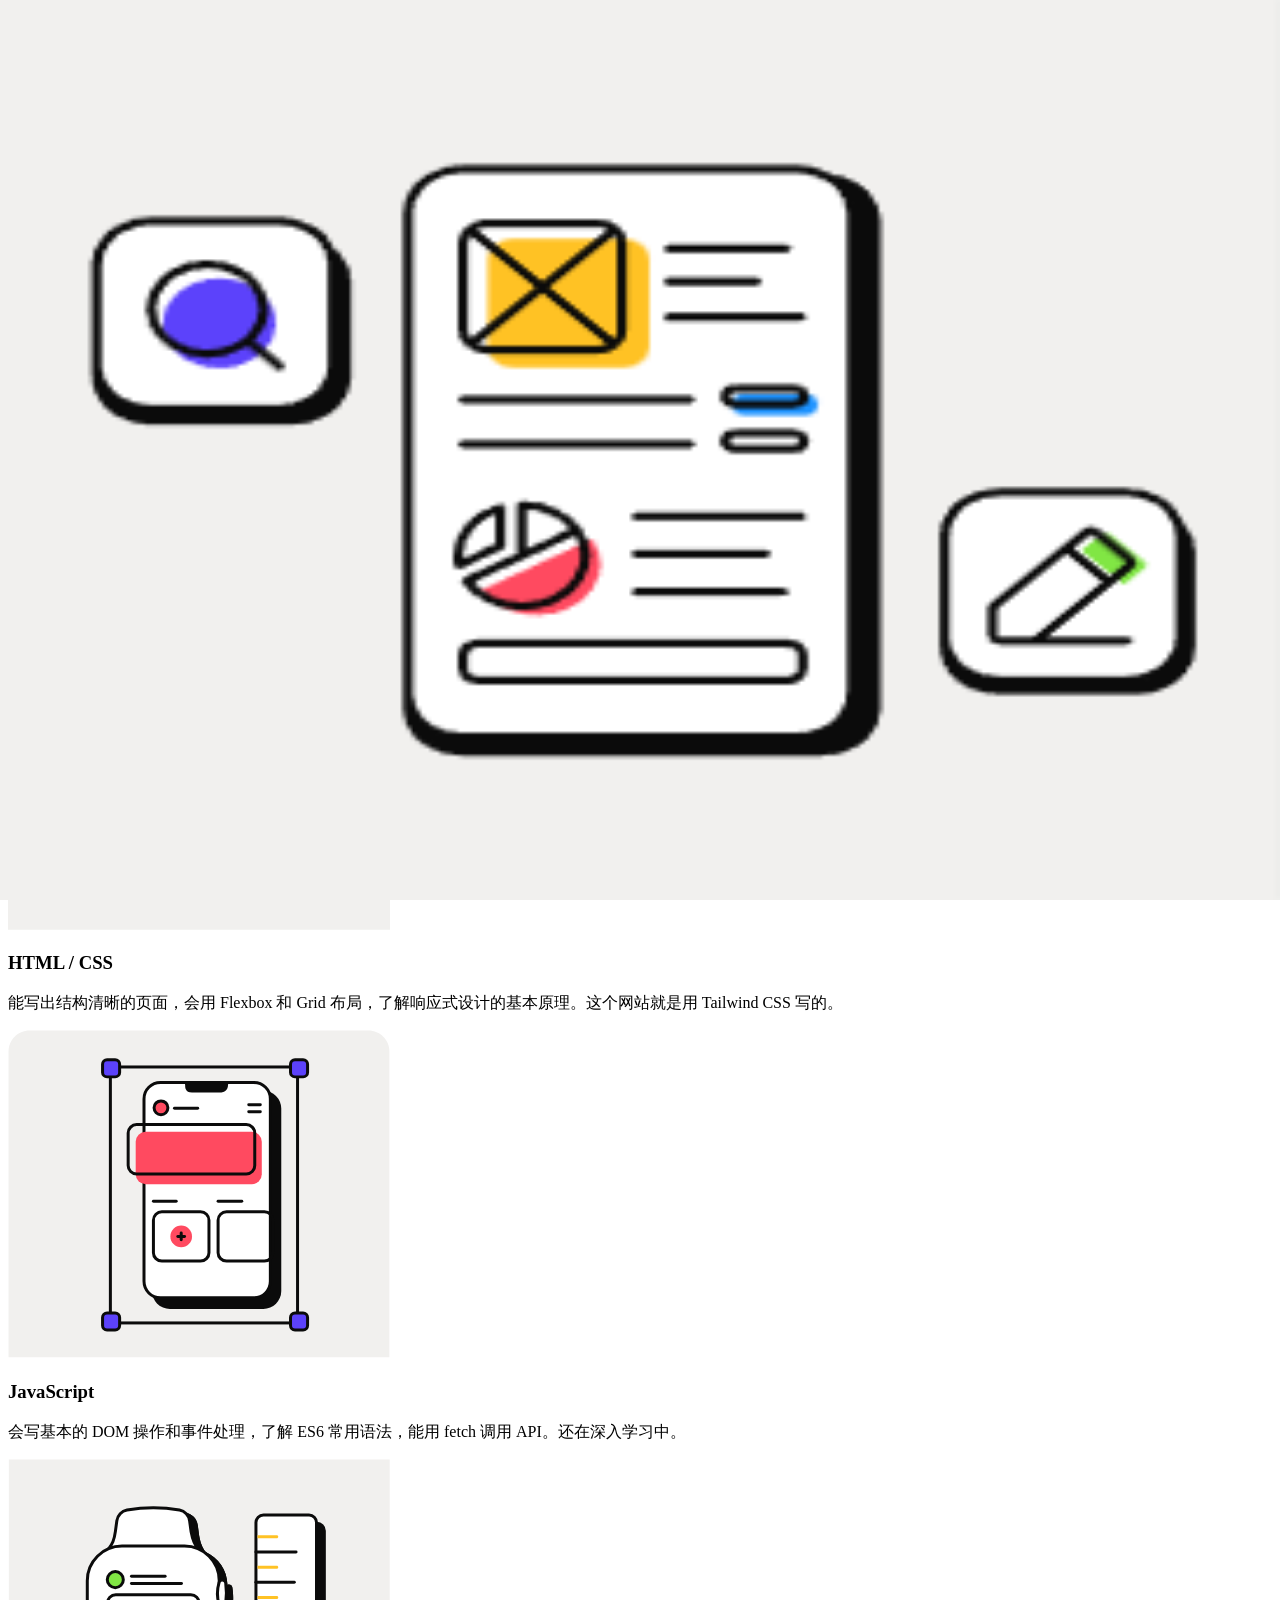
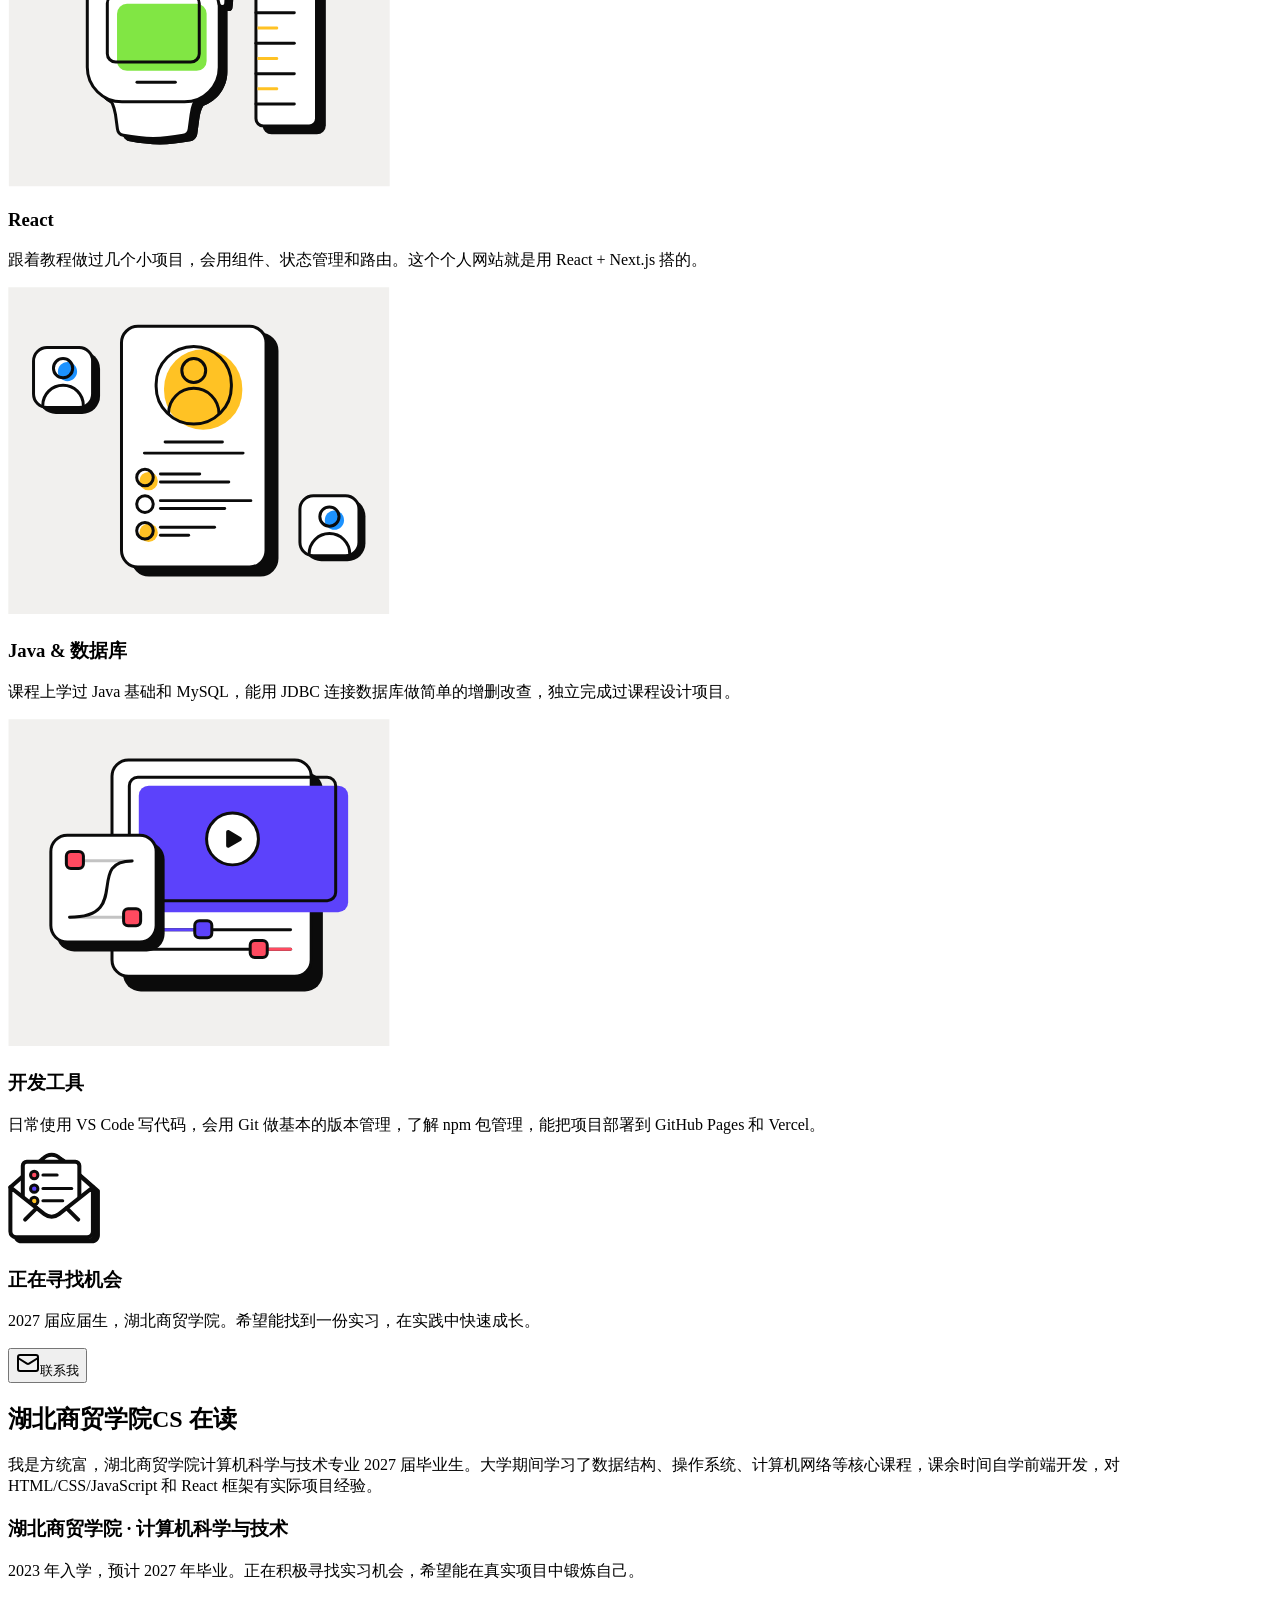
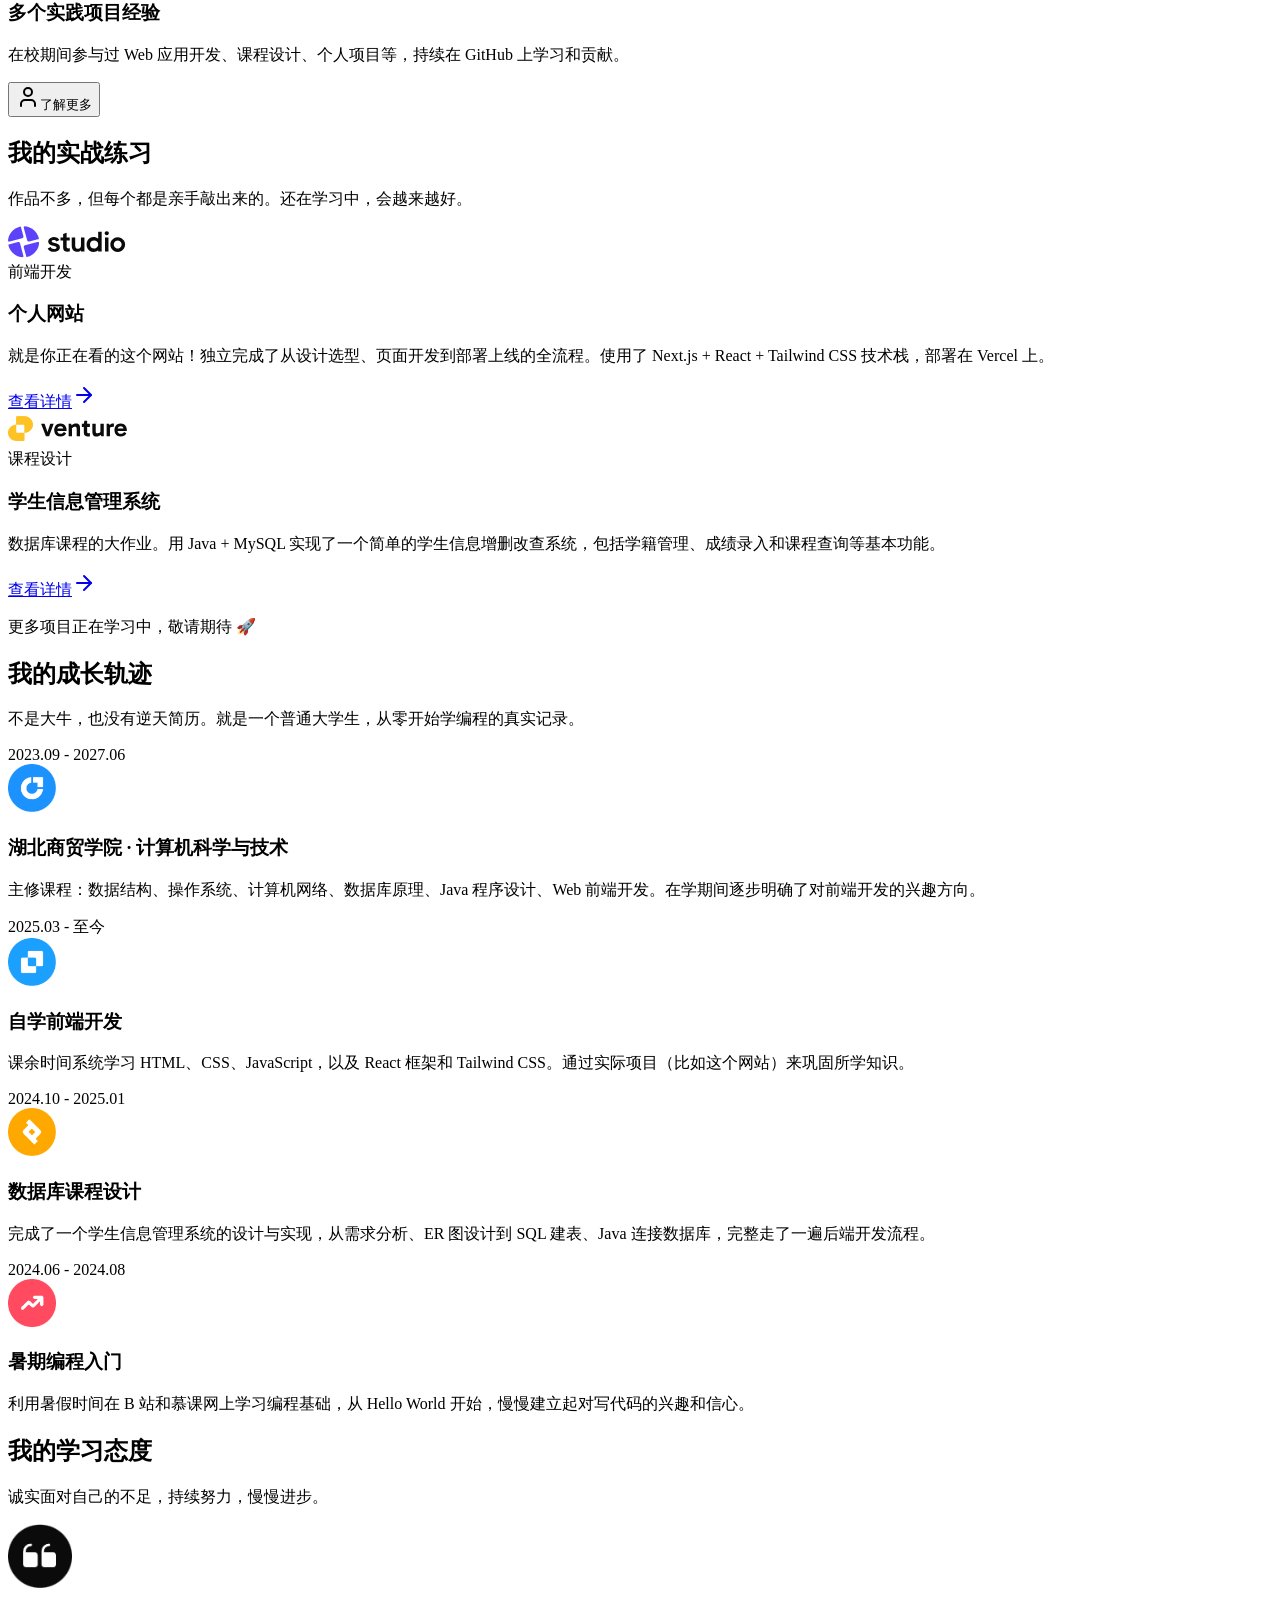
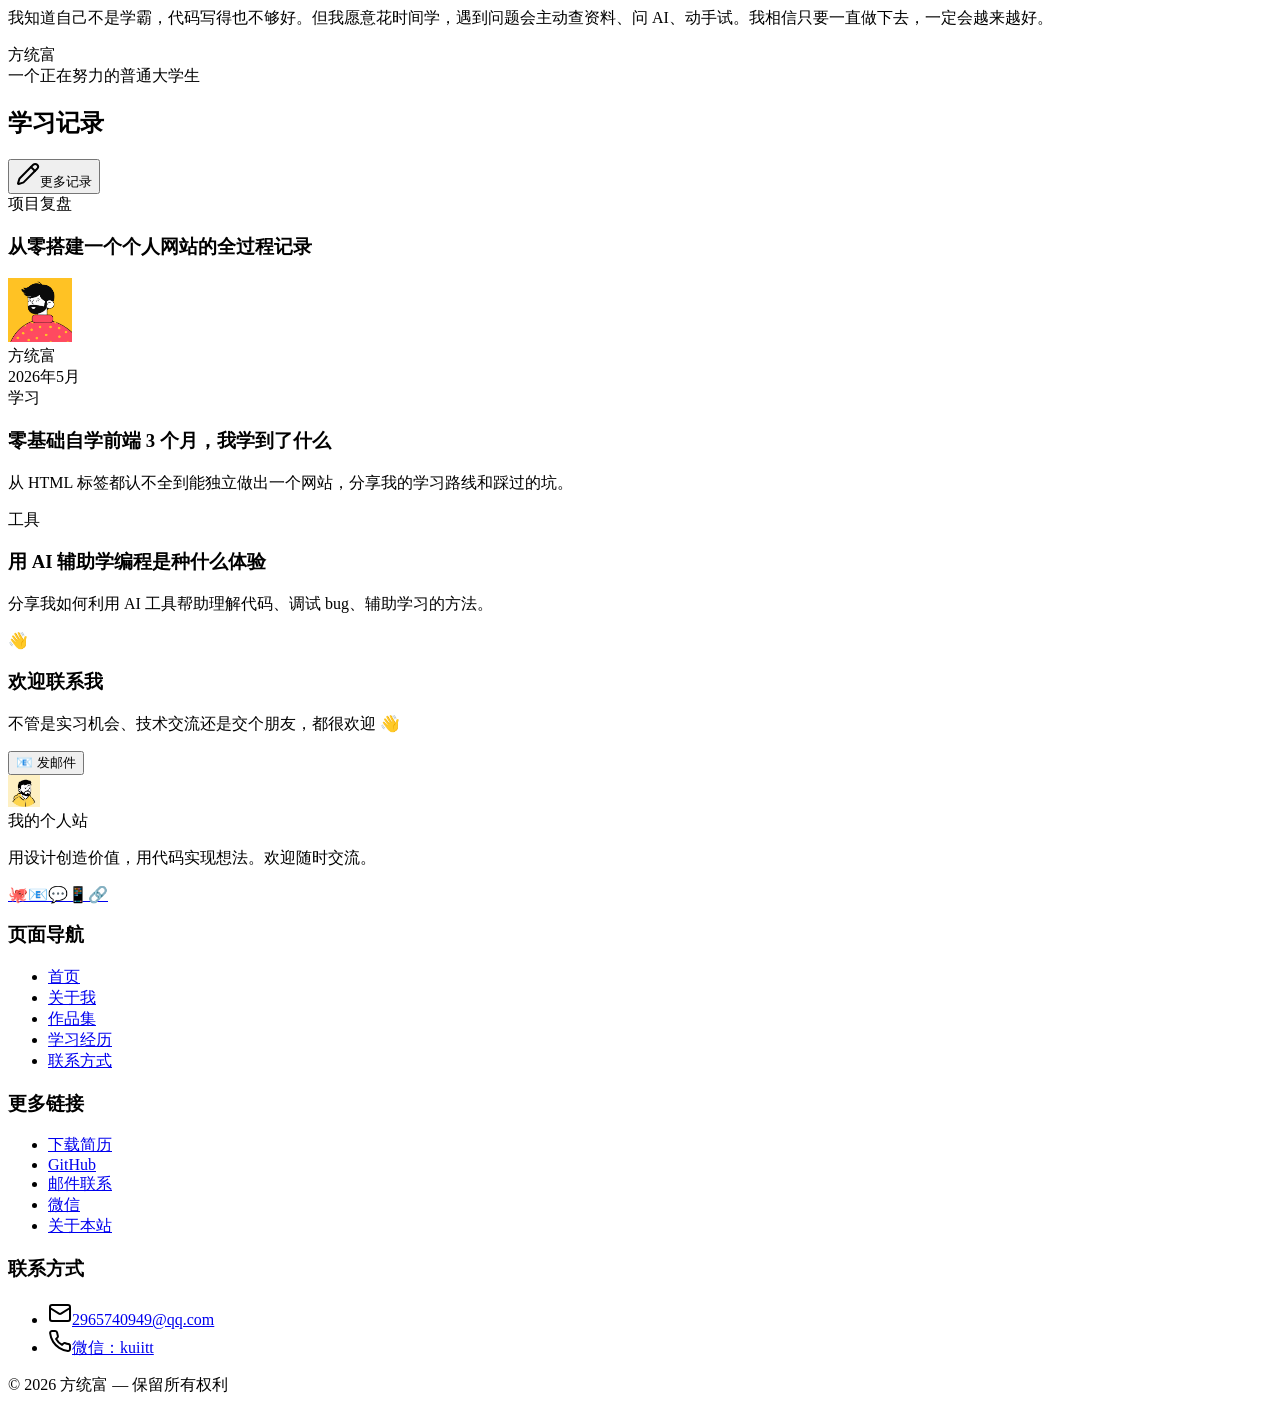
==== commit a8fe6e0e: "🔧 修复CSS路径" ====
--- a/index.html
+++ b/index.html
@@ -1 +1 @@
-<!DOCTYPE html><!--VLiCbhe6DnjVQcpg9LPDH--><html lang="zh-CN"><head><meta charSet="utf-8"/><meta name="viewport" content="width=device-width, initial-scale=1"/><link rel="preload" as="image" href="/logos/application.svg"/><link rel="preload" as="image" href="/logos/business.svg"/><link rel="preload" as="image" href="/logos/company.svg"/><link rel="preload" as="image" href="/logos/startup.svg"/><link rel="preload" as="image" href="/logos/venture.svg"/><link rel="preload" as="image" href="/logos/agency.svg"/><link rel="stylesheet" href="/_next/static/css/665b311563c38dbf.css" data-precedence="next"/><link rel="stylesheet" href="/_next/static/css/5b727be223a7e404.css" data-precedence="next"/><link rel="preload" as="script" fetchPriority="low" href="/_next/static/chunks/webpack-e21f005e89d608e2.js"/><script src="/_next/static/chunks/4bd1b696-c023c6e3521b1417.js" async=""></script><script src="/_next/static/chunks/255-293e44824f2ec188.js" async=""></script><script src="/_next/static/chunks/main-app-6dbee0ef0bed55e5.js" async=""></script><script src="/_next/static/chunks/239-3c17a6d641bde0df.js" async=""></script><script src="/_next/static/chunks/app/page-31fa82a2ed739033.js" async=""></script><meta name="baidu-site-verification" content="codeva-69E96aUxxf"/><title>方统富 - 计算机科学与技术专业 | 个人网站</title><meta name="description" content="方统富，计算机科学与技术专业2027届毕业生，来自武汉。热爱前端与后端开发，正在寻找实习与校招机会。"/><meta name="author" content="方统富"/><meta name="keywords" content="方统富,计算机科学与技术,前端开发,后端开发,2027届,应届生,武汉,求职,实习,校招,个人网站"/><meta name="robots" content="index, follow"/><meta property="og:title" content="方统富 - 计算机科学与技术专业 | 个人网站"/><meta property="og:description" content="2027届CS应届生，热爱编程与技术创新，正在寻找实习与校招机会。"/><meta property="og:locale" content="zh_CN"/><meta property="og:type" content="website"/><meta name="twitter:card" content="summary"/><meta name="twitter:title" content="方统富 - 计算机科学与技术专业 | 个人网站"/><meta name="twitter:description" content="2027届CS应届生，热爱编程与技术创新，正在寻找实习与校招机会。"/><script src="/_next/static/chunks/polyfills-42372ed130431b0a.js" noModule=""></script></head><body class="__variable_4d9560 font-sans antialiased overflow-x-hidden"><div hidden=""><!--$--><!--/$--></div><main class="min-h-screen bg-[#FFFFFF]"><div class="container mx-auto px-4 pt-8 pb-4"><nav class="flex items-center justify-between bg-white border-4 border-black rounded-xl px-5 py-3 max-w-2xl mx-auto shadow-[6px_6px_0px_0px_rgba(0,0,0,1)]"><div class="w-10 h-10 bg-black rounded-full flex items-center justify-center flex-shrink-0 text-lg">😎</div><div class="hidden md:flex items-center gap-6 flex-1 justify-center"><a href="#home" class="text-[18px] font-bold leading-[20px] hover:opacity-70 transition-opacity">首页</a><a href="#about" class="text-[18px] font-bold leading-[20px] hover:opacity-70 transition-opacity">关于</a><a href="#portfolio" class="text-[18px] font-bold leading-[20px] hover:opacity-70 transition-opacity">作品</a><a href="#experience" class="text-[18px] font-bold leading-[20px] hover:opacity-70 transition-opacity">经历</a><a href="#contact" class="text-[18px] font-bold leading-[20px] hover:opacity-70 transition-opacity">联系</a></div><a href="#contact"><button data-slot="button" class="inline-flex items-center justify-center gap-2 whitespace-nowrap text-sm font-medium transition-all disabled:pointer-events-none disabled:opacity-50 [&amp;_svg]:pointer-events-none [&amp;_svg:not([class*=&#x27;size-&#x27;])]:size-4 shrink-0 [&amp;_svg]:shrink-0 outline-none focus-visible:border-ring focus-visible:ring-ring/50 focus-visible:ring-[3px] aria-invalid:ring-destructive/20 dark:aria-invalid:ring-destructive/40 aria-invalid:border-destructive py-2 has-[&gt;svg]:px-3 bg-black text-white hover:bg-black/90 rounded-sm px-5 h-12 min-w-[48px] flex-shrink-0"><svg xmlns="http://www.w3.org/2000/svg" width="24" height="24" viewBox="0 0 24 24" fill="none" stroke="currentColor" stroke-width="2.5" stroke-linecap="round" stroke-linejoin="round" class="lucide lucide-mail w-10 h-10"><rect width="20" height="16" x="2" y="4" rx="2"></rect><path d="m22 7-8.97 5.7a1.94 1.94 0 0 1-2.06 0L2 7"></path></svg></button></a></nav></div><section id="home" class="container mx-auto px-4 py-16 md:py-24"><div class="max-w-7xl mx-auto grid md:grid-cols-2 gap-12 items-center"><div class="space-y-6"><h1 class="text-[42px] leading-[50px] md:text-[72px] font-bold md:leading-[85px]">你好！我是<!-- --> <span class="bg-[#FF6B7A] text-white px-3 py-1 inline-block">方统富</span><br/>来自<!-- --> <span class="bg-[#2F81F7] text-white px-3 py-1 inline-block">武汉</span> <!-- -->的湖北商贸学院在读学生</h1><p class="text-[#393939] text-[16px] md:text-[18px] font-medium leading-[28px] md:leading-[30px] max-w-xl">2027 届毕业生，自学前端开发中。会用 HTML/CSS/JS 和 React，正在寻找实习机会，希望能在工作中边做边学。</p><div class="flex flex-col sm:flex-row flex-wrap gap-4 sm:gap-7 pt-4"><a href="#contact"><button data-slot="button" class="inline-flex items-center justify-center gap-2 whitespace-nowrap transition-all disabled:pointer-events-none disabled:opacity-50 [&amp;_svg]:pointer-events-none [&amp;_svg:not([class*=&#x27;size-&#x27;])]:size-4 shrink-0 [&amp;_svg]:shrink-0 outline-none focus-visible:border-ring focus-visible:ring-ring/50 focus-visible:ring-[3px] aria-invalid:ring-destructive/20 dark:aria-invalid:ring-destructive/40 aria-invalid:border-destructive has-[&gt;svg]:px-3 bg-[#0B0B0B] text-white hover:bg-black/90 rounded-lg py-5 px-8 md:py-[22px] md:px-[62px] text-base md:text-lg font-semibold h-auto w-full sm:w-auto sm:min-w-[240px]"><svg xmlns="http://www.w3.org/2000/svg" width="24" height="24" viewBox="0 0 24 24" fill="none" stroke="currentColor" stroke-width="2" stroke-linecap="round" stroke-linejoin="round" class="lucide lucide-mail w-5 h-5"><rect width="20" height="16" x="2" y="4" rx="2"></rect><path d="m22 7-8.97 5.7a1.94 1.94 0 0 1-2.06 0L2 7"></path></svg>联系我</button></a><a href="#portfolio"><button data-slot="button" class="inline-flex items-center justify-center gap-2 whitespace-nowrap transition-all disabled:pointer-events-none disabled:opacity-50 [&amp;_svg]:pointer-events-none [&amp;_svg:not([class*=&#x27;size-&#x27;])]:size-4 shrink-0 [&amp;_svg]:shrink-0 outline-none focus-visible:border-ring focus-visible:ring-ring/50 focus-visible:ring-[3px] aria-invalid:ring-destructive/20 dark:aria-invalid:ring-destructive/40 aria-invalid:border-destructive shadow-xs hover:text-accent-foreground dark:bg-input/30 dark:border-input dark:hover:bg-input/50 has-[&gt;svg]:px-3 bg-white border-[3px] border-black hover:bg-gray-50 rounded-lg py-5 px-8 md:py-[22px] md:px-[62px] text-base md:text-lg font-semibold h-auto w-full sm:w-auto sm:min-w-[240px]"><svg xmlns="http://www.w3.org/2000/svg" width="24" height="24" viewBox="0 0 24 24" fill="none" stroke="currentColor" stroke-width="2" stroke-linecap="round" stroke-linejoin="round" class="lucide lucide-folder-open w-5 h-5"><path d="m6 14 1.5-2.9A2 2 0 0 1 9.24 10H20a2 2 0 0 1 1.94 2.5l-1.54 6a2 2 0 0 1-1.95 1.5H4a2 2 0 0 1-2-2V5a2 2 0 0 1 2-2h3.9a2 2 0 0 1 1.69.9l.81 1.2a2 2 0 0 0 1.67.9H18a2 2 0 0 1 2 2v2"></path></svg>查看项目</button></a></div></div><div class="flex justify-center md:justify-end"><div class="relative w-full max-w-md aspect-square bg-[#FDB927] border-4 border-black rounded-3xl overflow-hidden shadow-[8px_8px_0px_0px_rgba(0,0,0,1)]"><img alt="卡通头像" loading="lazy" decoding="async" data-nimg="fill" class="object-cover" style="position:absolute;height:100%;width:100%;left:0;top:0;right:0;bottom:0;color:transparent" src="/images/design-mode/63407fbdc2d4ac5270385fd4_home-he.png"/></div></div></div></section><div class="overflow-hidden"><div class="relative overflow-hidden bg-black py-16 -rotate-[5deg] mt-32 mb-16 min-w-[120vw] -mx-[10vw] left-0"><div class="flex items-center gap-16 animate-marquee whitespace-nowrap"><img src="/logos/application.svg" alt="application" class="h-12 w-auto"/><img src="/logos/business.svg" alt="business" class="h-12 w-auto"/><img src="/logos/company.svg" alt="company" class="h-12 w-auto"/><img src="/logos/startup.svg" alt="startup" class="h-12 w-auto"/><img src="/logos/venture.svg" alt="venture" class="h-12 w-auto"/><img src="/logos/agency.svg" alt="agency" class="h-12 w-auto"/><img src="/logos/application.svg" alt="application" class="h-12 w-auto"/><img src="/logos/business.svg" alt="business" class="h-12 w-auto"/><img src="/logos/company.svg" alt="company" class="h-12 w-auto"/><img src="/logos/startup.svg" alt="startup" class="h-12 w-auto"/><img src="/logos/venture.svg" alt="venture" class="h-12 w-auto"/><img src="/logos/agency.svg" alt="agency" class="h-12 w-auto"/><img src="/logos/application.svg" alt="application" class="h-12 w-auto"/><img src="/logos/business.svg" alt="business" class="h-12 w-auto"/><img src="/logos/company.svg" alt="company" class="h-12 w-auto"/><img src="/logos/startup.svg" alt="startup" class="h-12 w-auto"/><img src="/logos/venture.svg" alt="venture" class="h-12 w-auto"/><img src="/logos/agency.svg" alt="agency" class="h-12 w-auto"/><img src="/logos/application.svg" alt="application" class="h-12 w-auto"/><img src="/logos/business.svg" alt="business" class="h-12 w-auto"/><img src="/logos/company.svg" alt="company" class="h-12 w-auto"/><img src="/logos/startup.svg" alt="startup" class="h-12 w-auto"/><img src="/logos/venture.svg" alt="venture" class="h-12 w-auto"/><img src="/logos/agency.svg" alt="agency" class="h-12 w-auto"/></div></div></div><section class="bg-white py-16 md:py-24"><div class="container mx-auto px-4"><div class="max-w-7xl mx-auto"><div class="text-center mb-12 md:mb-16"><h2 class="text-4xl md:text-[52px] md:leading-[60px] font-bold mb-4">我正在<span class="bg-[#FF4A60] text-white px-3 py-1 inline-block">学习</span></h2><p class="text-[#393939] text-base md:text-lg font-medium leading-relaxed md:leading-[30px] max-w-2xl mx-auto">以下是我目前在学习的技术，水平有限但一直在进步。</p></div><div class="grid md:grid-cols-2 lg:grid-cols-3 gap-6"><div class="bg-white border-[3px] border-black rounded-[32px] overflow-hidden hover:translate-y-[-4px] hover:shadow-[8px_8px_0px_0px_rgba(0,0,0,1)] transition-all duration-300 min-h-[480px] flex flex-col group"><div class="mb-6 -mx-[3px] -mt-[3px] overflow-hidden rounded-t-[29px]"><img alt="HTML / CSS" loading="lazy" width="382" height="328" decoding="async" data-nimg="1" class="w-full h-auto rounded-t-[29px] group-hover:scale-110 transition-transform duration-500 ease-out" style="color:transparent" src="/images/web-design.svg"/></div><div class="px-8 pb-8 flex-1 flex flex-col"><h3 class="text-[28px] leading-[40px] font-bold mb-3 text-[#0B0B0B]">HTML / CSS</h3><p class="text-[18px] leading-[30px] font-medium text-[#393939]">能写出结构清晰的页面，会用 Flexbox 和 Grid 布局，了解响应式设计的基本原理。这个网站就是用 Tailwind CSS 写的。</p></div></div><div class="bg-white border-[3px] border-black rounded-[32px] overflow-hidden hover:translate-y-[-4px] hover:shadow-[8px_8px_0px_0px_rgba(0,0,0,1)] transition-all duration-300 min-h-[480px] flex flex-col group"><div class="mb-6 -mx-[3px] -mt-[3px] overflow-hidden rounded-t-[29px]"><img alt="JavaScript" loading="lazy" width="382" height="328" decoding="async" data-nimg="1" class="w-full h-auto rounded-t-[29px] group-hover:scale-110 transition-transform duration-500 ease-out" style="color:transparent" src="/images/ui-ux-design.svg"/></div><div class="px-8 pb-8 flex-1 flex flex-col"><h3 class="text-[28px] leading-[40px] font-bold mb-3 text-[#0B0B0B]">JavaScript</h3><p class="text-[18px] leading-[30px] font-medium text-[#393939]">会写基本的 DOM 操作和事件处理，了解 ES6 常用语法，能用 fetch 调用 API。还在深入学习中。</p></div></div><div class="bg-white border-[3px] border-black rounded-[32px] overflow-hidden hover:translate-y-[-4px] hover:shadow-[8px_8px_0px_0px_rgba(0,0,0,1)] transition-all duration-300 min-h-[480px] flex flex-col group"><div class="mb-6 -mx-[3px] -mt-[3px] overflow-hidden rounded-t-[29px]"><img alt="React" loading="lazy" width="382" height="328" decoding="async" data-nimg="1" class="w-full h-auto rounded-t-[29px] group-hover:scale-110 transition-transform duration-500 ease-out" style="color:transparent" src="/images/product-design.svg"/></div><div class="px-8 pb-8 flex-1 flex flex-col"><h3 class="text-[28px] leading-[40px] font-bold mb-3 text-[#0B0B0B]">React</h3><p class="text-[18px] leading-[30px] font-medium text-[#393939]">跟着教程做过几个小项目，会用组件、状态管理和路由。这个个人网站就是用 React + Next.js 搭的。</p></div></div><div class="bg-white border-[3px] border-black rounded-[32px] overflow-hidden hover:translate-y-[-4px] hover:shadow-[8px_8px_0px_0px_rgba(0,0,0,1)] transition-all duration-300 min-h-[480px] flex flex-col group"><div class="mb-6 -mx-[3px] -mt-[3px] overflow-hidden rounded-t-[29px]"><img alt="Java &amp; 数据库" loading="lazy" width="382" height="328" decoding="async" data-nimg="1" class="w-full h-auto rounded-t-[29px] group-hover:scale-110 transition-transform duration-500 ease-out" style="color:transparent" src="/images/user-research.svg"/></div><div class="px-8 pb-8 flex-1 flex flex-col"><h3 class="text-[28px] leading-[40px] font-bold mb-3 text-[#0B0B0B]">Java &amp; 数据库</h3><p class="text-[18px] leading-[30px] font-medium text-[#393939]">课程上学过 Java 基础和 MySQL，能用 JDBC 连接数据库做简单的增删改查，独立完成过课程设计项目。</p></div></div><div class="bg-white border-[3px] border-black rounded-[32px] overflow-hidden hover:translate-y-[-4px] hover:shadow-[8px_8px_0px_0px_rgba(0,0,0,1)] transition-all duration-300 min-h-[480px] flex flex-col group"><div class="mb-6 -mx-[3px] -mt-[3px] overflow-hidden rounded-t-[29px]"><img alt="开发工具" loading="lazy" width="382" height="328" decoding="async" data-nimg="1" class="w-full h-auto rounded-t-[29px] group-hover:scale-110 transition-transform duration-500 ease-out" style="color:transparent" src="/images/motion-graphics.svg"/></div><div class="px-8 pb-8 flex-1 flex flex-col"><h3 class="text-[28px] leading-[40px] font-bold mb-3 text-[#0B0B0B]">开发工具</h3><p class="text-[18px] leading-[30px] font-medium text-[#393939]">日常使用 VS Code 写代码，会用 Git 做基本的版本管理，了解 npm 包管理，能把项目部署到 GitHub Pages 和 Vercel。</p></div></div><div class="bg-[#FFC224] border-[3px] border-black rounded-[32px] p-8 md:p-12 flex flex-col items-center justify-center text-center hover:translate-y-[-4px] transition-transform min-h-[480px] relative shadow-[8px_8px_0px_0px_rgba(0,0,0,1)]"><div class="mb-8"><img alt="联系我" loading="lazy" width="92" height="92" decoding="async" data-nimg="1" class="w-[92px] h-[92px]" style="color:transparent" src="/images/get-in-touch.svg"/></div><h3 class="text-[28px] leading-[40px] font-bold mb-4 text-[#0B0B0B]">正在寻找机会</h3><p class="text-[18px] leading-[30px] font-medium text-[#393939] mb-8">2027 届应届生，湖北商贸学院。希望能找到一份实习，在实践中快速成长。</p><a href="#contact"><button data-slot="button" class="inline-flex items-center justify-center gap-2 whitespace-nowrap transition-all disabled:pointer-events-none disabled:opacity-50 [&amp;_svg]:pointer-events-none [&amp;_svg:not([class*=&#x27;size-&#x27;])]:size-4 shrink-0 [&amp;_svg]:shrink-0 outline-none focus-visible:border-ring focus-visible:ring-ring/50 focus-visible:ring-[3px] aria-invalid:ring-destructive/20 dark:aria-invalid:ring-destructive/40 aria-invalid:border-destructive has-[&gt;svg]:px-3 bg-black text-white hover:bg-black/90 rounded-[16px] px-12 py-6 font-medium text-[18px] w-full max-w-[340px] h-[64px]"><svg xmlns="http://www.w3.org/2000/svg" width="24" height="24" viewBox="0 0 24 24" fill="none" stroke="currentColor" stroke-width="2" stroke-linecap="round" stroke-linejoin="round" class="lucide lucide-mail w-5 h-5 mr-2"><rect width="20" height="16" x="2" y="4" rx="2"></rect><path d="m22 7-8.97 5.7a1.94 1.94 0 0 1-2.06 0L2 7"></path></svg>联系我</button></a></div></div></div></div></section><section class="container mx-auto px-4 py-16 md:py-32" id="about"><div class="max-w-7xl mx-auto grid md:grid-cols-2 gap-12 md:gap-16 items-center"><div class="flex justify-center"><div class="relative w-full max-w-lg aspect-square border-[4px] border-black rounded-full overflow-hidden bg-[#FF6B6B] shadow-[-8px_8px_0px_0px_rgba(0,0,0,1)]"><img alt="关于我" loading="lazy" decoding="async" data-nimg="fill" class="object-cover" style="position:absolute;height:100%;width:100%;left:0;top:0;right:0;bottom:0;color:transparent" src="/images/about-me.svg"/></div></div><div class="space-y-6 md:space-y-8"><div><h2 class="text-3xl md:text-4xl lg:text-5xl font-bold mb-4">湖北商贸学院<span class="bg-[#2F81F7] text-white px-3 py-1 inline-block">CS 在读</span></h2><p class="text-gray-600 text-base md:text-lg leading-relaxed">我是方统富，湖北商贸学院计算机科学与技术专业 2027 届毕业生。大学期间学习了数据结构、操作系统、计算机网络等核心课程，课余时间自学前端开发，对 HTML/CSS/JavaScript 和 React 框架有实际项目经验。</p></div><div class="space-y-6"><div class="flex gap-4 items-start"><div class="w-5 h-5 bg-[#6366F1] border-2 border-black rounded-[5px] flex-shrink-0 mt-1"></div><div><h3 class="text-lg md:text-xl font-bold mb-2">湖北商贸学院 · 计算机科学与技术</h3><p class="text-gray-600 text-sm md:text-base">2023 年入学，预计 2027 年毕业。正在积极寻找实习机会，希望能在真实项目中锻炼自己。</p></div></div><div class="flex gap-4 items-start"><div class="w-5 h-5 bg-[#FF6B7A] border-2 border-black rounded-[5px] flex-shrink-0 mt-1"></div><div><h3 class="text-lg md:text-xl font-bold mb-2">多个实践项目经验</h3><p class="text-gray-600 text-sm md:text-base">在校期间参与过 Web 应用开发、课程设计、个人项目等，持续在 GitHub 上学习和贡献。</p></div></div></div><button data-slot="button" class="inline-flex items-center justify-center gap-2 whitespace-nowrap transition-all disabled:pointer-events-none disabled:opacity-50 [&amp;_svg]:pointer-events-none [&amp;_svg:not([class*=&#x27;size-&#x27;])]:size-4 shrink-0 [&amp;_svg]:shrink-0 outline-none focus-visible:border-ring focus-visible:ring-ring/50 focus-visible:ring-[3px] aria-invalid:ring-destructive/20 dark:aria-invalid:ring-destructive/40 aria-invalid:border-destructive has-[&gt;svg]:px-3 bg-[#0B0B0B] text-white hover:bg-black/90 rounded-lg py-5 px-8 md:py-[22px] md:px-[62px] text-base md:text-lg font-semibold h-auto w-full sm:w-auto sm:min-w-[240px]"><svg xmlns="http://www.w3.org/2000/svg" width="24" height="24" viewBox="0 0 24 24" fill="none" stroke="currentColor" stroke-width="2" stroke-linecap="round" stroke-linejoin="round" class="lucide lucide-user w-5 h-5"><path d="M19 21v-2a4 4 0 0 0-4-4H9a4 4 0 0 0-4 4v2"></path><circle cx="12" cy="7" r="4"></circle></svg>了解更多</button></div></div></section><section class="container mx-auto px-4 py-16 md:py-24" id="portfolio"><div class="max-w-7xl mx-auto"><div class="text-center mb-12"><h2 class="text-3xl md:text-4xl lg:text-5xl font-bold mb-4">我的<span class="bg-[#FFC224] text-black px-3 py-1 inline-block">实战练习</span></h2><p class="text-gray-600 text-base md:text-lg max-w-2xl mx-auto">作品不多，但每个都是亲手敲出来的。还在学习中，会越来越好。</p></div><div class="space-y-8 mb-12"><div class="group grid md:grid-cols-2 bg-white border-[3px] border-black rounded-[32px] overflow-hidden hover:shadow-[8px_8px_0px_0px_rgba(0,0,0,1)] transition-all"><div class="p-6 md:p-12 flex flex-col justify-center bg-white"><div class="flex items-center gap-3 mb-6"><img alt="个人网站 logo" loading="lazy" width="120" height="32" decoding="async" data-nimg="1" class="h-6 md:h-8 w-auto" style="color:transparent" src="/images/studio-logo.svg"/></div><span class="inline-block bg-black text-white text-xs font-semibold px-4 py-1.5 rounded-full mb-6 w-fit">前端开发</span><h3 class="text-xl md:text-[28px] font-bold mb-4 leading-tight md:leading-[40px] text-[#0B0B0B]">个人网站</h3><p class="text-base md:text-[18px] text-[#393939] mb-8 leading-relaxed md:leading-[30px] font-medium">就是你正在看的这个网站！独立完成了从设计选型、页面开发到部署上线的全流程。使用了 Next.js + React + Tailwind CSS 技术栈，部署在 Vercel 上。</p><a href="#" class="flex items-center gap-2 font-semibold text-[#0B0B0B] hover:gap-3 transition-all text-sm md:text-base">查看详情<svg xmlns="http://www.w3.org/2000/svg" width="24" height="24" viewBox="0 0 24 24" fill="none" stroke="currentColor" stroke-width="2" stroke-linecap="round" stroke-linejoin="round" class="lucide lucide-arrow-right w-4 h-4"><path d="M5 12h14"></path><path d="m12 5 7 7-7 7"></path></svg></a></div><div class="bg-[#6366F1] relative overflow-hidden min-h-[250px] md:min-h-[500px]"><img alt="个人网站" loading="lazy" decoding="async" data-nimg="fill" class="object-cover transition-transform duration-500 ease-out group-hover:scale-110" style="position:absolute;height:100%;width:100%;left:0;top:0;right:0;bottom:0;color:transparent" src="/images/studio-workspace.svg"/></div></div><div class="group grid md:grid-cols-2 bg-white border-[3px] border-black rounded-[32px] overflow-hidden hover:shadow-[8px_8px_0px_0px_rgba(0,0,0,1)] transition-all"><div class="p-6 md:p-12 flex flex-col justify-center bg-white"><div class="flex items-center gap-3 mb-6"><img alt="学生信息管理系统 logo" loading="lazy" width="120" height="32" decoding="async" data-nimg="1" class="h-6 md:h-8 w-auto" style="color:transparent" src="/images/venture-logo.svg"/></div><span class="inline-block bg-black text-white text-xs font-semibold px-4 py-1.5 rounded-full mb-6 w-fit">课程设计</span><h3 class="text-xl md:text-[28px] font-bold mb-4 leading-tight md:leading-[40px] text-[#0B0B0B]">学生信息管理系统</h3><p class="text-base md:text-[18px] text-[#393939] mb-8 leading-relaxed md:leading-[30px] font-medium">数据库课程的大作业。用 Java + MySQL 实现了一个简单的学生信息增删改查系统，包括学籍管理、成绩录入和课程查询等基本功能。</p><a href="#" class="flex items-center gap-2 font-semibold text-[#0B0B0B] hover:gap-3 transition-all text-sm md:text-base">查看详情<svg xmlns="http://www.w3.org/2000/svg" width="24" height="24" viewBox="0 0 24 24" fill="none" stroke="currentColor" stroke-width="2" stroke-linecap="round" stroke-linejoin="round" class="lucide lucide-arrow-right w-4 h-4"><path d="M5 12h14"></path><path d="m12 5 7 7-7 7"></path></svg></a></div><div class="bg-[#2F81F7] relative overflow-hidden min-h-[250px] md:min-h-[500px]"><img alt="学生信息管理系统" loading="lazy" decoding="async" data-nimg="fill" class="object-cover transition-transform duration-500 ease-out group-hover:scale-110" style="position:absolute;height:100%;width:100%;left:0;top:0;right:0;bottom:0;color:transparent" src="/images/venture-workspace.svg"/></div></div></div><div class="flex justify-center"><p class="text-gray-400 text-sm">更多项目正在学习中，敬请期待 🚀</p></div></div></section><section class="bg-black py-16 md:py-24" id="experience"><div class="container mx-auto px-4"><div class="max-w-7xl mx-auto grid md:grid-cols-2 gap-12 items-start"><div class="text-white pt-0 md:pt-12 md:sticky md:top-12 self-start"><h2 class="text-3xl md:text-4xl lg:text-6xl font-bold mb-6 md:mb-8 leading-[1.3]">我的<span class="bg-[#6366F1] text-white px-3 py-1 inline-block">成长轨迹</span></h2><p class="text-gray-400 mb-8 md:mb-10 leading-relaxed text-base md:text-lg">不是大牛，也没有逆天简历。就是一个普通大学生，从零开始学编程的真实记录。</p></div><div class="space-y-6"><div class="bg-white border-4 border-black rounded-3xl min-h-[220px] md:min-h-[240px]"><div class="flex items-center justify-between mb-4 md:mb-6 pt-6 md:pt-8 px-6 md:px-8"><div class="text-base md:text-[22px] leading-tight md:leading-[34px] font-bold text-[#0B0B0B]">2023.09 - 2027.06</div><div class="rounded-full border-2 border-black shadow-[4px_4px_0px_0px_rgba(0,0,0,1)]"><img alt="湖北商贸学院 · 计算机科学与技术" loading="lazy" width="48" height="48" decoding="async" data-nimg="1" class="w-10 h-10 md:w-12 md:h-12 flex-shrink-0 rounded-full" style="color:transparent" src="/images/agency.png"/></div></div><div class="border-t-[3px] border-black mb-4 md:mb-6"></div><div class="px-6 md:px-8 pb-6 md:pb-8"><h3 class="text-xl md:text-[28px] leading-tight md:leading-[40px] font-bold text-[#0B0B0B] mb-2 md:mb-3">湖北商贸学院 · 计算机科学与技术</h3><p class="text-[#393939] text-base md:text-[20px] leading-relaxed md:leading-[32px]">主修课程：数据结构、操作系统、计算机网络、数据库原理、Java 程序设计、Web 前端开发。在学期间逐步明确了对前端开发的兴趣方向。</p></div></div><div class="bg-white border-4 border-black rounded-3xl min-h-[220px] md:min-h-[240px]"><div class="flex items-center justify-between mb-4 md:mb-6 pt-6 md:pt-8 px-6 md:px-8"><div class="text-base md:text-[22px] leading-tight md:leading-[34px] font-bold text-[#0B0B0B]">2025.03 - 至今</div><div class="rounded-full border-2 border-black shadow-[4px_4px_0px_0px_rgba(0,0,0,1)]"><img alt="自学前端开发" loading="lazy" width="48" height="48" decoding="async" data-nimg="1" class="w-10 h-10 md:w-12 md:h-12 flex-shrink-0 rounded-full" style="color:transparent" src="/images/company.png"/></div></div><div class="border-t-[3px] border-black mb-4 md:mb-6"></div><div class="px-6 md:px-8 pb-6 md:pb-8"><h3 class="text-xl md:text-[28px] leading-tight md:leading-[40px] font-bold text-[#0B0B0B] mb-2 md:mb-3">自学前端开发</h3><p class="text-[#393939] text-base md:text-[20px] leading-relaxed md:leading-[32px]">课余时间系统学习 HTML、CSS、JavaScript，以及 React 框架和 Tailwind CSS。通过实际项目（比如这个网站）来巩固所学知识。</p></div></div><div class="bg-white border-4 border-black rounded-3xl min-h-[220px] md:min-h-[240px]"><div class="flex items-center justify-between mb-4 md:mb-6 pt-6 md:pt-8 px-6 md:px-8"><div class="text-base md:text-[22px] leading-tight md:leading-[34px] font-bold text-[#0B0B0B]">2024.10 - 2025.01</div><div class="rounded-full border-2 border-black shadow-[4px_4px_0px_0px_rgba(0,0,0,1)]"><img alt="数据库课程设计" loading="lazy" width="48" height="48" decoding="async" data-nimg="1" class="w-10 h-10 md:w-12 md:h-12 flex-shrink-0 rounded-full" style="color:transparent" src="/images/busines.png"/></div></div><div class="border-t-[3px] border-black mb-4 md:mb-6"></div><div class="px-6 md:px-8 pb-6 md:pb-8"><h3 class="text-xl md:text-[28px] leading-tight md:leading-[40px] font-bold text-[#0B0B0B] mb-2 md:mb-3">数据库课程设计</h3><p class="text-[#393939] text-base md:text-[20px] leading-relaxed md:leading-[32px]">完成了一个学生信息管理系统的设计与实现，从需求分析、ER 图设计到 SQL 建表、Java 连接数据库，完整走了一遍后端开发流程。</p></div></div><div class="bg-white border-4 border-black rounded-3xl min-h-[220px] md:min-h-[240px]"><div class="flex items-center justify-between mb-4 md:mb-6 pt-6 md:pt-8 px-6 md:px-8"><div class="text-base md:text-[22px] leading-tight md:leading-[34px] font-bold text-[#0B0B0B]">2024.06 - 2024.08</div><div class="rounded-full border-2 border-black shadow-[4px_4px_0px_0px_rgba(0,0,0,1)]"><img alt="暑期编程入门" loading="lazy" width="48" height="48" decoding="async" data-nimg="1" class="w-10 h-10 md:w-12 md:h-12 flex-shrink-0 rounded-full" style="color:transparent" src="/images/startup.png"/></div></div><div class="border-t-[3px] border-black mb-4 md:mb-6"></div><div class="px-6 md:px-8 pb-6 md:pb-8"><h3 class="text-xl md:text-[28px] leading-tight md:leading-[40px] font-bold text-[#0B0B0B] mb-2 md:mb-3">暑期编程入门</h3><p class="text-[#393939] text-base md:text-[20px] leading-relaxed md:leading-[32px]">利用暑假时间在 B 站和慕课网上学习编程基础，从 Hello World 开始，慢慢建立起对写代码的兴趣和信心。</p></div></div></div></div></div></section><section class="container mx-auto px-4 py-16 md:py-24"><div class="max-w-7xl mx-auto"><div class="text-center mb-12 pt-4 md:pt-12"><h2 class="text-3xl md:text-4xl lg:text-5xl font-bold mb-4 leading-[1.3]">我的<span class="bg-[#2F81F7] text-white px-3 py-1 inline-block">学习态度</span></h2><p class="text-gray-600 text-base md:text-lg max-w-2xl mx-auto pb-8">诚实面对自己的不足，持续努力，慢慢进步。</p></div><div class="relative max-w-5xl mx-auto"><div class="relative"><div class="bg-white border-4 border-black rounded-3xl py-8 md:py-14 px-6 md:px-8 md:pr-72 lg:pr-72"><div class="absolute -top-6 md:-top-8 left-6 md:left-8 w-12 h-12 md:w-16 md:h-16"><img alt="引号" loading="lazy" width="64" height="64" decoding="async" data-nimg="1" class="w-full h-full" style="color:transparent" src="/images/633b1c81e34cfb82b85454eb-quote-s.png"/></div><div class="md:max-w-[65%]"><p class="text-sm md:text-base lg:text-lg mb-6 leading-relaxed">我知道自己不是学霸，代码写得也不够好。但我愿意花时间学，遇到问题会主动查资料、问 AI、动手试。我相信只要一直做下去，一定会越来越好。</p><div><div class="font-bold text-base md:text-lg">方统富</div><div class="text-gray-600 text-sm md:text-base">一个正在努力的普通大学生</div></div></div></div><div class="absolute -right-20 top-1/2 -translate-y-1/2 w-[440px] h-[440px] rounded-full overflow-hidden hidden lg:block"><img alt="照片" loading="lazy" decoding="async" data-nimg="fill" class="object-cover" style="position:absolute;height:100%;width:100%;left:0;top:0;right:0;bottom:0;color:transparent" src="/images/633b277fc2e3697bb14c6a4f-frances.png"/></div></div></div></div></section><section class="container mx-auto px-4 py-16 md:py-24"><div class="max-w-7xl mx-auto"><div class="flex flex-col sm:flex-row items-start sm:items-center justify-between gap-4 mb-12"><h2 class="text-3xl md:text-4xl lg:text-5xl font-bold">学习记录</h2><button data-slot="button" class="inline-flex items-center justify-center gap-2 whitespace-nowrap transition-all disabled:pointer-events-none disabled:opacity-50 [&amp;_svg]:pointer-events-none [&amp;_svg:not([class*=&#x27;size-&#x27;])]:size-4 shrink-0 [&amp;_svg]:shrink-0 outline-none focus-visible:border-ring focus-visible:ring-ring/50 focus-visible:ring-[3px] aria-invalid:ring-destructive/20 dark:aria-invalid:ring-destructive/40 aria-invalid:border-destructive shadow-xs hover:text-accent-foreground dark:bg-input/30 dark:border-input dark:hover:bg-input/50 h-9 has-[&gt;svg]:px-3 border-[3px] border-black rounded-xl px-4 md:px-6 py-4 md:py-6 hover:bg-gray-50 bg-white font-semibold text-sm md:text-base w-full sm:w-auto"><svg xmlns="http://www.w3.org/2000/svg" width="24" height="24" viewBox="0 0 24 24" fill="none" stroke="currentColor" stroke-width="2" stroke-linecap="round" stroke-linejoin="round" class="lucide lucide-pencil w-4 h-4 mr-2"><path d="M21.174 6.812a1 1 0 0 0-3.986-3.987L3.842 16.174a2 2 0 0 0-.5.83l-1.321 4.352a.5.5 0 0 0 .623.622l4.353-1.32a2 2 0 0 0 .83-.497z"></path><path d="m15 5 4 4"></path></svg>更多记录</button></div><div class="grid md:grid-cols-[0.9fr_1.1fr] gap-6 mb-16"><div class="group bg-white border-[3px] border-black rounded-3xl overflow-hidden hover:shadow-[8px_8px_0px_0px_rgba(0,0,0,1)] transition-all duration-300"><div class="bg-[#EDEDED] relative min-h-[220px] md:min-h-[320px] m-3 md:m-4 rounded-2xl overflow-hidden"><span class="absolute top-3 right-3 md:top-4 md:right-4 inline-block bg-black text-white text-xs md:text-sm font-semibold px-3 py-1.5 md:px-4 md:py-2 rounded-lg z-10">项目复盘</span><img alt="项目插画" loading="lazy" decoding="async" data-nimg="fill" class="object-cover rounded-2xl transition-transform duration-500 ease-out group-hover:scale-110" style="position:absolute;height:100%;width:100%;left:0;top:0;right:0;bottom:0;color:transparent" src="/images/article-design-tools.png"/></div><div class="p-6 md:p-8"><h3 class="text-xl md:text-2xl font-bold mb-4 md:mb-6">从零搭建一个个人网站的全过程记录</h3><div class="flex items-center gap-3 md:gap-4"><div class="w-12 h-12 md:w-16 md:h-16 bg-[#FDB927] border-2 border-black rounded-full overflow-hidden flex-shrink-0"><img alt="方统富" loading="lazy" width="64" height="64" decoding="async" data-nimg="1" class="object-cover" style="color:transparent" src="/images/design-mode/63407fbdc2d4ac5270385fd4_home-he.png"/></div><div><div class="font-bold text-base md:text-lg text-[#0B0B0B]">方统富</div><div class="text-sm md:text-base text-gray-600">2026年5月</div></div></div></div></div><div class="space-y-6 md:space-y-8"><div class="group bg-white border-[3px] border-black rounded-3xl overflow-hidden hover:shadow-[8px_8px_0px_0px_rgba(0,0,0,1)] transition-all duration-300"><div class="flex flex-col sm:flex-row"><div class="bg-[#EDEDED] min-w-full sm:min-w-[200px] md:min-w-[280px] min-h-[180px] sm:min-h-[200px] relative m-0 sm:m-3 md:m-4 rounded-none sm:rounded-2xl overflow-hidden flex-shrink-0"><span class="absolute top-3 right-3 md:top-4 md:right-4 inline-block bg-black text-white text-xs font-semibold px-3 py-1.5 rounded-lg z-10">学习</span><img alt="学习插画" loading="lazy" decoding="async" data-nimg="fill" class="object-cover sm:object-contain p-0 sm:p-3 md:p-4 rounded-none sm:rounded-2xl transition-transform duration-500 ease-out group-hover:scale-110" style="position:absolute;height:100%;width:100%;left:0;top:0;right:0;bottom:0;color:transparent" src="/images/article-font-sizes.png"/></div><div class="p-6 md:p-10 flex flex-col justify-center"><h3 class="text-lg md:text-2xl font-bold mb-3 md:mb-4">零基础自学前端 3 个月，我学到了什么</h3><p class="text-gray-600 text-sm md:text-lg leading-relaxed">从 HTML 标签都认不全到能独立做出一个网站，分享我的学习路线和踩过的坑。</p></div></div></div><div class="group bg-white border-[3px] border-black rounded-3xl overflow-hidden hover:shadow-[8px_8px_0px_0px_rgba(0,0,0,1)] transition-all duration-300"><div class="flex flex-col sm:flex-row"><div class="bg-[#EDEDED] min-w-full sm:min-w-[200px] md:min-w-[280px] min-h-[180px] sm:min-h-[200px] relative m-0 sm:m-3 md:m-4 rounded-none sm:rounded-2xl overflow-hidden flex-shrink-0"><span class="absolute top-3 right-3 md:top-4 md:right-4 inline-block bg-black text-white text-xs font-semibold px-3 py-1.5 rounded-lg z-10">工具</span><img alt="工具插画" loading="lazy" decoding="async" data-nimg="fill" class="object-cover sm:object-contain p-0 sm:p-3 md:p-4 rounded-none sm:rounded-2xl transition-transform duration-500 ease-out group-hover:scale-110" style="position:absolute;height:100%;width:100%;left:0;top:0;right:0;bottom:0;color:transparent" src="/images/article-exercises.png"/></div><div class="p-6 md:p-10 flex flex-col justify-center"><h3 class="text-lg md:text-2xl font-bold mb-3 md:mb-4">用 AI 辅助学编程是种什么体验</h3><p class="text-gray-600 text-sm md:text-lg leading-relaxed">分享我如何利用 AI 工具帮助理解代码、调试 bug、辅助学习的方法。</p></div></div></div></div></div></div></section><footer class="bg-black text-white py-12 md:py-16" id="contact"><div class="container mx-auto px-4"><div class="max-w-7xl mx-auto"><div class="mb-12 md:mb-16 relative"><div class="flex flex-col md:flex-row items-center gap-4 md:gap-6"><div class="w-24 h-24 md:w-36 md:h-36 rounded-full flex items-center justify-center flex-shrink-0 relative overflow-hidden bg-[#FFC224] text-5xl border-4 border-white">👋</div><div class="w-full flex-1 bg-white border-4 border-black rounded-3xl py-6 px-6 md:py-8 md:px-10 flex flex-col md:flex-row items-center gap-4 md:gap-6"><div class="flex-1 text-center md:text-left"><h3 class="text-xl md:text-2xl font-bold text-black mb-2">欢迎联系我</h3><p class="text-gray-500 text-sm md:text-base">不管是实习机会、技术交流还是交个朋友，都很欢迎 👋</p></div><div class="flex gap-3"><a href="mailto:2965740949@qq.com"><button data-slot="button" class="inline-flex items-center justify-center gap-2 transition-all disabled:pointer-events-none disabled:opacity-50 [&amp;_svg]:pointer-events-none [&amp;_svg:not([class*=&#x27;size-&#x27;])]:size-4 shrink-0 [&amp;_svg]:shrink-0 outline-none focus-visible:border-ring focus-visible:ring-ring/50 focus-visible:ring-[3px] aria-invalid:ring-destructive/20 dark:aria-invalid:ring-destructive/40 aria-invalid:border-destructive has-[&gt;svg]:px-3 bg-black text-white hover:bg-black/90 rounded-[10px] px-6 md:px-8 py-3 text-sm md:text-base font-semibold whitespace-nowrap h-auto">📧 发邮件</button></a></div></div></div></div><div class="grid grid-cols-1 sm:grid-cols-2 md:grid-cols-4 gap-8 md:gap-12 mb-12"><div><div class="flex items-center gap-2 mb-4"><div class="w-8 h-8 rounded-full overflow-hidden flex-shrink-0"><img alt="Logo" loading="lazy" width="32" height="32" decoding="async" data-nimg="1" class="object-cover" style="color:transparent" src="/images/footer-logo.jpeg"/></div><span class="text-lg md:text-xl font-bold">我的个人站</span></div><p class="text-gray-400 mb-6 text-sm leading-relaxed">用设计创造价值，用代码实现想法。欢迎随时交流。</p><div class="flex gap-3"><a href="https://github.com/slakm99" target="_blank" class="w-10 h-10 bg-[#2F81F7] rounded-full flex items-center justify-center hover:opacity-80 transition-opacity text-lg">🐙</a><a href="mailto:2965740949@qq.com" class="w-10 h-10 bg-[#2F81F7] rounded-full flex items-center justify-center hover:opacity-80 transition-opacity text-lg">📧</a><a href="#" class="w-10 h-10 bg-[#FF6B7A] rounded-full flex items-center justify-center hover:opacity-80 transition-opacity text-lg">💬</a><a href="#" class="w-10 h-10 bg-[#FF6B7A] rounded-full flex items-center justify-center hover:opacity-80 transition-opacity text-lg">📱</a><a href="#" class="w-10 h-10 bg-[#FF6B7A] rounded-full flex items-center justify-center hover:opacity-80 transition-opacity text-lg">🔗</a></div></div><div><h3 class="font-bold mb-4">页面导航</h3><ul class="space-y-2 text-gray-400 text-sm"><li><a href="#home" class="hover:text-white transition-colors">首页</a></li><li><a href="#about" class="hover:text-white transition-colors">关于我</a></li><li><a href="#portfolio" class="hover:text-white transition-colors">作品集</a></li><li><a href="#experience" class="hover:text-white transition-colors">学习经历</a></li><li><a href="#contact" class="hover:text-white transition-colors">联系方式</a></li></ul></div><div><h3 class="font-bold mb-4">更多链接</h3><ul class="space-y-2 text-gray-400 text-sm"><li><a href="#" class="hover:text-white transition-colors">下载简历</a></li><li><a href="https://github.com/slakm99" target="_blank" class="hover:text-white transition-colors">GitHub</a></li><li><a href="#contact" class="hover:text-white transition-colors">邮件联系</a></li><li><a href="#" class="hover:text-white transition-colors">微信</a></li><li><a href="#" class="hover:text-white transition-colors">关于本站</a></li></ul></div><div><h3 class="font-bold mb-4">联系方式</h3><ul class="space-y-3 text-gray-400 text-sm"><li class="flex items-center gap-2"><svg xmlns="http://www.w3.org/2000/svg" width="24" height="24" viewBox="0 0 24 24" fill="none" stroke="currentColor" stroke-width="2" stroke-linecap="round" stroke-linejoin="round" class="lucide lucide-mail w-4 h-4"><rect width="20" height="16" x="2" y="4" rx="2"></rect><path d="m22 7-8.97 5.7a1.94 1.94 0 0 1-2.06 0L2 7"></path></svg><a href="mailto:2965740949@qq.com" class="hover:text-white transition-colors">2965740949@qq.com</a></li><li class="flex items-center gap-2"><svg xmlns="http://www.w3.org/2000/svg" width="24" height="24" viewBox="0 0 24 24" fill="none" stroke="currentColor" stroke-width="2" stroke-linecap="round" stroke-linejoin="round" class="lucide lucide-phone w-4 h-4"><path d="M22 16.92v3a2 2 0 0 1-2.18 2 19.79 19.79 0 0 1-8.63-3.07 19.5 19.5 0 0 1-6-6 19.79 19.79 0 0 1-3.07-8.67A2 2 0 0 1 4.11 2h3a2 2 0 0 1 2 1.72 12.84 12.84 0 0 0 .7 2.81 2 2 0 0 1-.45 2.11L8.09 9.91a16 16 0 0 0 6 6l1.27-1.27a2 2 0 0 1 2.11-.45 12.84 12.84 0 0 0 2.81.7A2 2 0 0 1 22 16.92z"></path></svg><a href="tel:+8613800000000" class="hover:text-white transition-colors">微信：kuiitt</a></li></ul></div></div><div class="border-t border-gray-800 pt-8 text-center text-gray-400 text-sm"><p>© 2026 方统富 — 保留所有权利</p></div></div></div></footer></main><!--$--><!--/$--><script src="/_next/static/chunks/webpack-e21f005e89d608e2.js" id="_R_" async=""></script><script>(self.__next_f=self.__next_f||[]).push([0])</script><script>self.__next_f.push([1,"1:\"$Sreact.fragment\"\n2:I[9766,[],\"\"]\n3:I[8924,[],\"\"]\n11:I[7150,[],\"\"]\n:HL[\"/_next/static/css/665b311563c38dbf.css\",\"style\"]\n:HL[\"/_next/static/css/5b727be223a7e404.css\",\"style\"]\n"])</script><script>self.__next_f.push([1,"0:{\"P\":null,\"b\":\"VLiCbhe6DnjVQcpg9LPDH\",\"p\":\"\",\"c\":[\"\",\"\"],\"i\":false,\"f\":[[[\"\",{\"children\":[\"__PAGE__\",{}]},\"$undefined\",\"$undefined\",true],[\"\",[\"$\",\"$1\",\"c\",{\"children\":[[[\"$\",\"link\",\"0\",{\"rel\":\"stylesheet\",\"href\":\"/_next/static/css/665b311563c38dbf.css\",\"precedence\":\"next\",\"crossOrigin\":\"$undefined\",\"nonce\":\"$undefined\"}],[\"$\",\"link\",\"1\",{\"rel\":\"stylesheet\",\"href\":\"/_next/static/css/5b727be223a7e404.css\",\"precedence\":\"next\",\"crossOrigin\":\"$undefined\",\"nonce\":\"$undefined\"}]],[\"$\",\"html\",null,{\"lang\":\"zh-CN\",\"children\":[[\"$\",\"head\",null,{\"children\":[\"$\",\"meta\",null,{\"name\":\"baidu-site-verification\",\"content\":\"codeva-69E96aUxxf\"}]}],[\"$\",\"body\",null,{\"className\":\"__variable_4d9560 font-sans antialiased overflow-x-hidden\",\"children\":[\"$\",\"$L2\",null,{\"parallelRouterKey\":\"children\",\"error\":\"$undefined\",\"errorStyles\":\"$undefined\",\"errorScripts\":\"$undefined\",\"template\":[\"$\",\"$L3\",null,{}],\"templateStyles\":\"$undefined\",\"templateScripts\":\"$undefined\",\"notFound\":[[[\"$\",\"title\",null,{\"children\":\"404: This page could not be found.\"}],[\"$\",\"div\",null,{\"style\":{\"fontFamily\":\"system-ui,\\\"Segoe UI\\\",Roboto,Helvetica,Arial,sans-serif,\\\"Apple Color Emoji\\\",\\\"Segoe UI Emoji\\\"\",\"height\":\"100vh\",\"textAlign\":\"center\",\"display\":\"flex\",\"flexDirection\":\"column\",\"alignItems\":\"center\",\"justifyContent\":\"center\"},\"children\":[\"$\",\"div\",null,{\"children\":[[\"$\",\"style\",null,{\"dangerouslySetInnerHTML\":{\"__html\":\"body{color:#000;background:#fff;margin:0}.next-error-h1{border-right:1px solid rgba(0,0,0,.3)}@media (prefers-color-scheme:dark){body{color:#fff;background:#000}.next-error-h1{border-right:1px solid rgba(255,255,255,.3)}}\"}}],[\"$\",\"h1\",null,{\"className\":\"next-error-h1\",\"style\":{\"display\":\"inline-block\",\"margin\":\"0 20px 0 0\",\"padding\":\"0 23px 0 0\",\"fontSize\":24,\"fontWeight\":500,\"verticalAlign\":\"top\",\"lineHeight\":\"49px\"},\"children\":404}],[\"$\",\"div\",null,{\"style\":{\"display\":\"inline-block\"},\"children\":[\"$\",\"h2\",null,{\"style\":{\"fontSize\":14,\"fontWeight\":400,\"lineHeight\":\"49px\",\"margin\":0},\"children\":\"This page could not be found.\"}]}]]}]}]],[]],\"forbidden\":\"$undefined\",\"unauthorized\":\"$undefined\"}]}]]}]]}],{\"children\":[\"__PAGE__\",[\"$\",\"$1\",\"c\",{\"children\":[[\"$\",\"main\",null,{\"className\":\"min-h-screen bg-[#FFFFFF]\",\"children\":[[\"$\",\"div\",null,{\"className\":\"container mx-auto px-4 pt-8 pb-4\",\"children\":[\"$\",\"nav\",null,{\"className\":\"flex items-center justify-between bg-white border-4 border-black rounded-xl px-5 py-3 max-w-2xl mx-auto shadow-[6px_6px_0px_0px_rgba(0,0,0,1)]\",\"children\":[[\"$\",\"div\",null,{\"className\":\"w-10 h-10 bg-black rounded-full flex items-center justify-center flex-shrink-0 text-lg\",\"children\":\"😎\"}],[\"$\",\"div\",null,{\"className\":\"hidden md:flex items-center gap-6 flex-1 justify-center\",\"children\":[[\"$\",\"a\",null,{\"href\":\"#home\",\"className\":\"text-[18px] font-bold leading-[20px] hover:opacity-70 transition-opacity\",\"children\":\"首页\"}],[\"$\",\"a\",null,{\"href\":\"#about\",\"className\":\"text-[18px] font-bold leading-[20px] hover:opacity-70 transition-opacity\",\"children\":\"关于\"}],[\"$\",\"a\",null,{\"href\":\"#portfolio\",\"className\":\"text-[18px] font-bold leading-[20px] hover:opacity-70 transition-opacity\",\"children\":\"作品\"}],[\"$\",\"a\",null,{\"href\":\"#experience\",\"className\":\"text-[18px] font-bold leading-[20px] hover:opacity-70 transition-opacity\",\"children\":\"经历\"}],[\"$\",\"a\",null,{\"href\":\"#contact\",\"className\":\"text-[18px] font-bold leading-[20px] hover:opacity-70 transition-opacity\",\"children\":\"联系\"}]]}],[\"$\",\"a\",null,{\"href\":\"#contact\",\"children\":[\"$\",\"button\",null,{\"data-slot\":\"button\",\"className\":\"inline-flex items-center justify-center gap-2 whitespace-nowrap text-sm font-medium transition-all disabled:pointer-events-none disabled:opacity-50 [\u0026_svg]:pointer-events-none [\u0026_svg:not([class*='size-'])]:size-4 shrink-0 [\u0026_svg]:shrink-0 outline-none focus-visible:border-ring focus-visible:ring-ring/50 focus-visible:ring-[3px] aria-invalid:ring-destructive/20 dark:aria-invalid:ring-destructive/40 aria-invalid:border-destructive py-2 has-[\u003esvg]:px-3 bg-black text-white hover:bg-black/90 rounded-sm px-5 h-12 min-w-[48px] flex-shrink-0\",\"children\":[\"$\",\"svg\",null,{\"ref\":\"$undefined\",\"xmlns\":\"http://www.w3.org/2000/svg\",\"width\":24,\"height\":24,\"viewBox\":\"0 0 24 24\",\"fill\":\"none\",\"stroke\":\"currentColor\",\"strokeWidth\":2.5,\"strokeLinecap\":\"round\",\"strokeLinejoin\":\"round\",\"className\":\"lucide lucide-mail w-10 h-10\",\"children\":[\"$L4\",\"$L5\",\"$undefined\"]}]}]}]]}]}],\"$L6\",\"$L7\",\"$L8\",\"$L9\",\"$La\",\"$Lb\",\"$Lc\",\"$Ld\",\"$Le\"]}],null,\"$Lf\"]}],{},null,false]},null,false],\"$L10\",false]],\"m\":\"$undefined\",\"G\":[\"$11\",[]],\"s\":false,\"S\":true}\n"])</script><script>self.__next_f.push([1,"12:I[1356,[\"239\",\"static/chunks/239-3c17a6d641bde0df.js\",\"974\",\"static/chunks/app/page-31fa82a2ed739033.js\"],\"Image\"]\n19:I[6604,[\"239\",\"static/chunks/239-3c17a6d641bde0df.js\",\"974\",\"static/chunks/app/page-31fa82a2ed739033.js\"],\"TestimonialsSection\"]\n22:I[4431,[],\"OutletBoundary\"]\n24:I[5278,[],\"AsyncMetadataOutlet\"]\n26:I[4431,[],\"ViewportBoundary\"]\n28:I[4431,[],\"MetadataBoundary\"]\n29:\"$Sreact.suspense\"\n4:[\"$\",\"rect\",\"18n3k1\",{\"width\":\"20\",\"height\":\"16\",\"x\":\"2\",\"y\":\"4\",\"rx\":\"2\"}]\n5:[\"$\",\"path\",\"1ocrg3\",{\"d\":\"m22 7-8.97 5.7a1.94 1.94 0 0 1-2.06 0L2 7\"}]\n"])</script><script>self.__next_f.push([1,"6:[\"$\",\"section\",null,{\"id\":\"home\",\"className\":\"container mx-auto px-4 py-16 md:py-24\",\"children\":[\"$\",\"div\",null,{\"className\":\"max-w-7xl mx-auto grid md:grid-cols-2 gap-12 items-center\",\"children\":[[\"$\",\"div\",null,{\"className\":\"space-y-6\",\"children\":[[\"$\",\"h1\",null,{\"className\":\"text-[42px] leading-[50px] md:text-[72px] font-bold md:leading-[85px]\",\"children\":[\"你好！我是\",\" \",[\"$\",\"span\",null,{\"className\":\"bg-[#FF6B7A] text-white px-3 py-1 inline-block\",\"children\":\"方统富\"}],[\"$\",\"br\",null,{}],\"来自\",\" \",[\"$\",\"span\",null,{\"className\":\"bg-[#2F81F7] text-white px-3 py-1 inline-block\",\"children\":\"武汉\"}],\" \",\"的湖北商贸学院在读学生\"]}],[\"$\",\"p\",null,{\"className\":\"text-[#393939] text-[16px] md:text-[18px] font-medium leading-[28px] md:leading-[30px] max-w-xl\",\"children\":\"2027 届毕业生，自学前端开发中。会用 HTML/CSS/JS 和 React，正在寻找实习机会，希望能在工作中边做边学。\"}],[\"$\",\"div\",null,{\"className\":\"flex flex-col sm:flex-row flex-wrap gap-4 sm:gap-7 pt-4\",\"children\":[[\"$\",\"a\",null,{\"href\":\"#contact\",\"children\":[\"$\",\"button\",null,{\"data-slot\":\"button\",\"className\":\"inline-flex items-center justify-center gap-2 whitespace-nowrap transition-all disabled:pointer-events-none disabled:opacity-50 [\u0026_svg]:pointer-events-none [\u0026_svg:not([class*='size-'])]:size-4 shrink-0 [\u0026_svg]:shrink-0 outline-none focus-visible:border-ring focus-visible:ring-ring/50 focus-visible:ring-[3px] aria-invalid:ring-destructive/20 dark:aria-invalid:ring-destructive/40 aria-invalid:border-destructive has-[\u003esvg]:px-3 bg-[#0B0B0B] text-white hover:bg-black/90 rounded-lg py-5 px-8 md:py-[22px] md:px-[62px] text-base md:text-lg font-semibold h-auto w-full sm:w-auto sm:min-w-[240px]\",\"children\":[[\"$\",\"svg\",null,{\"ref\":\"$undefined\",\"xmlns\":\"http://www.w3.org/2000/svg\",\"width\":24,\"height\":24,\"viewBox\":\"0 0 24 24\",\"fill\":\"none\",\"stroke\":\"currentColor\",\"strokeWidth\":2,\"strokeLinecap\":\"round\",\"strokeLinejoin\":\"round\",\"className\":\"lucide lucide-mail w-5 h-5\",\"children\":[[\"$\",\"rect\",\"18n3k1\",{\"width\":\"20\",\"height\":\"16\",\"x\":\"2\",\"y\":\"4\",\"rx\":\"2\"}],[\"$\",\"path\",\"1ocrg3\",{\"d\":\"m22 7-8.97 5.7a1.94 1.94 0 0 1-2.06 0L2 7\"}],\"$undefined\"]}],\"联系我\"]}]}],[\"$\",\"a\",null,{\"href\":\"#portfolio\",\"children\":[\"$\",\"button\",null,{\"data-slot\":\"button\",\"className\":\"inline-flex items-center justify-center gap-2 whitespace-nowrap transition-all disabled:pointer-events-none disabled:opacity-50 [\u0026_svg]:pointer-events-none [\u0026_svg:not([class*='size-'])]:size-4 shrink-0 [\u0026_svg]:shrink-0 outline-none focus-visible:border-ring focus-visible:ring-ring/50 focus-visible:ring-[3px] aria-invalid:ring-destructive/20 dark:aria-invalid:ring-destructive/40 aria-invalid:border-destructive shadow-xs hover:text-accent-foreground dark:bg-input/30 dark:border-input dark:hover:bg-input/50 has-[\u003esvg]:px-3 bg-white border-[3px] border-black hover:bg-gray-50 rounded-lg py-5 px-8 md:py-[22px] md:px-[62px] text-base md:text-lg font-semibold h-auto w-full sm:w-auto sm:min-w-[240px]\",\"children\":[[\"$\",\"svg\",null,{\"ref\":\"$undefined\",\"xmlns\":\"http://www.w3.org/2000/svg\",\"width\":24,\"height\":24,\"viewBox\":\"0 0 24 24\",\"fill\":\"none\",\"stroke\":\"currentColor\",\"strokeWidth\":2,\"strokeLinecap\":\"round\",\"strokeLinejoin\":\"round\",\"className\":\"lucide lucide-folder-open w-5 h-5\",\"children\":[[\"$\",\"path\",\"usdka0\",{\"d\":\"m6 14 1.5-2.9A2 2 0 0 1 9.24 10H20a2 2 0 0 1 1.94 2.5l-1.54 6a2 2 0 0 1-1.95 1.5H4a2 2 0 0 1-2-2V5a2 2 0 0 1 2-2h3.9a2 2 0 0 1 1.69.9l.81 1.2a2 2 0 0 0 1.67.9H18a2 2 0 0 1 2 2v2\"}],\"$undefined\"]}],\"查看项目\"]}]}]]}]]}],[\"$\",\"div\",null,{\"className\":\"flex justify-center md:justify-end\",\"children\":[\"$\",\"div\",null,{\"className\":\"relative w-full max-w-md aspect-square bg-[#FDB927] border-4 border-black rounded-3xl overflow-hidden shadow-[8px_8px_0px_0px_rgba(0,0,0,1)]\",\"children\":[\"$\",\"$L12\",null,{\"src\":\"/images/design-mode/63407fbdc2d4ac5270385fd4_home-he.png\",\"alt\":\"卡通头像\",\"fill\":true,\"className\":\"object-cover\"}]}]}]]}]}]\n"])</script><script>self.__next_f.push([1,"7:[\"$\",\"div\",null,{\"className\":\"overflow-hidden\",\"children\":[\"$\",\"div\",null,{\"className\":\"relative overflow-hidden bg-black py-16 -rotate-[5deg] mt-32 mb-16 min-w-[120vw] -mx-[10vw] left-0\",\"children\":[\"$\",\"div\",null,{\"className\":\"flex items-center gap-16 animate-marquee whitespace-nowrap\",\"children\":[[\"$\",\"img\",\"0\",{\"src\":\"/logos/application.svg\",\"alt\":\"application\",\"className\":\"h-12 w-auto\"}],[\"$\",\"img\",\"1\",{\"src\":\"/logos/business.svg\",\"alt\":\"business\",\"className\":\"h-12 w-auto\"}],[\"$\",\"img\",\"2\",{\"src\":\"/logos/company.svg\",\"alt\":\"company\",\"className\":\"h-12 w-auto\"}],[\"$\",\"img\",\"3\",{\"src\":\"/logos/startup.svg\",\"alt\":\"startup\",\"className\":\"h-12 w-auto\"}],[\"$\",\"img\",\"4\",{\"src\":\"/logos/venture.svg\",\"alt\":\"venture\",\"className\":\"h-12 w-auto\"}],[\"$\",\"img\",\"5\",{\"src\":\"/logos/agency.svg\",\"alt\":\"agency\",\"className\":\"h-12 w-auto\"}],[\"$\",\"img\",\"6\",{\"src\":\"/logos/application.svg\",\"alt\":\"application\",\"className\":\"h-12 w-auto\"}],[\"$\",\"img\",\"7\",{\"src\":\"/logos/business.svg\",\"alt\":\"business\",\"className\":\"h-12 w-auto\"}],[\"$\",\"img\",\"8\",{\"src\":\"/logos/company.svg\",\"alt\":\"company\",\"className\":\"h-12 w-auto\"}],[\"$\",\"img\",\"9\",{\"src\":\"/logos/startup.svg\",\"alt\":\"startup\",\"className\":\"h-12 w-auto\"}],[\"$\",\"img\",\"10\",{\"src\":\"/logos/venture.svg\",\"alt\":\"venture\",\"className\":\"h-12 w-auto\"}],[\"$\",\"img\",\"11\",{\"src\":\"/logos/agency.svg\",\"alt\":\"agency\",\"className\":\"h-12 w-auto\"}],[\"$\",\"img\",\"12\",{\"src\":\"/logos/application.svg\",\"alt\":\"application\",\"className\":\"h-12 w-auto\"}],[\"$\",\"img\",\"13\",{\"src\":\"/logos/business.svg\",\"alt\":\"business\",\"className\":\"h-12 w-auto\"}],[\"$\",\"img\",\"14\",{\"src\":\"/logos/company.svg\",\"alt\":\"company\",\"className\":\"h-12 w-auto\"}],[\"$\",\"img\",\"15\",{\"src\":\"/logos/startup.svg\",\"alt\":\"startup\",\"className\":\"h-12 w-auto\"}],[\"$\",\"img\",\"16\",{\"src\":\"/logos/venture.svg\",\"alt\":\"venture\",\"className\":\"h-12 w-auto\"}],[\"$\",\"img\",\"17\",{\"src\":\"/logos/agency.svg\",\"alt\":\"agency\",\"className\":\"h-12 w-auto\"}],[\"$\",\"img\",\"18\",{\"src\":\"/logos/application.svg\",\"alt\":\"application\",\"className\":\"h-12 w-auto\"}],[\"$\",\"img\",\"19\",{\"src\":\"/logos/business.svg\",\"alt\":\"business\",\"className\":\"h-12 w-auto\"}],[\"$\",\"img\",\"20\",{\"src\":\"/logos/company.svg\",\"alt\":\"company\",\"className\":\"h-12 w-auto\"}],[\"$\",\"img\",\"21\",{\"src\":\"/logos/startup.svg\",\"alt\":\"startup\",\"className\":\"h-12 w-auto\"}],[\"$\",\"img\",\"22\",{\"src\":\"/logos/venture.svg\",\"alt\":\"venture\",\"className\":\"h-12 w-auto\"}],[\"$\",\"img\",\"23\",{\"src\":\"/logos/agency.svg\",\"alt\":\"agency\",\"className\":\"h-12 w-auto\"}]]}]}]}]\n"])</script><script>self.__next_f.push([1,"8:[\"$\",\"section\",null,{\"className\":\"bg-white py-16 md:py-24\",\"children\":[\"$\",\"div\",null,{\"className\":\"container mx-auto px-4\",\"children\":[\"$\",\"div\",null,{\"className\":\"max-w-7xl mx-auto\",\"children\":[[\"$\",\"div\",null,{\"className\":\"text-center mb-12 md:mb-16\",\"children\":[[\"$\",\"h2\",null,{\"className\":\"text-4xl md:text-[52px] md:leading-[60px] font-bold mb-4\",\"children\":[\"我正在\",[\"$\",\"span\",null,{\"className\":\"bg-[#FF4A60] text-white px-3 py-1 inline-block\",\"children\":\"学习\"}]]}],[\"$\",\"p\",null,{\"className\":\"text-[#393939] text-base md:text-lg font-medium leading-relaxed md:leading-[30px] max-w-2xl mx-auto\",\"children\":\"以下是我目前在学习的技术，水平有限但一直在进步。\"}]]}],[\"$\",\"div\",null,{\"className\":\"grid md:grid-cols-2 lg:grid-cols-3 gap-6\",\"children\":[[[\"$\",\"div\",\"0\",{\"className\":\"bg-white border-[3px] border-black rounded-[32px] overflow-hidden hover:translate-y-[-4px] hover:shadow-[8px_8px_0px_0px_rgba(0,0,0,1)] transition-all duration-300 min-h-[480px] flex flex-col group\",\"children\":[[\"$\",\"div\",null,{\"className\":\"mb-6 -mx-[3px] -mt-[3px] overflow-hidden rounded-t-[29px]\",\"children\":[\"$\",\"$L12\",null,{\"src\":\"/images/web-design.svg\",\"alt\":\"HTML / CSS\",\"width\":382,\"height\":328,\"className\":\"w-full h-auto rounded-t-[29px] group-hover:scale-110 transition-transform duration-500 ease-out\"}]}],[\"$\",\"div\",null,{\"className\":\"px-8 pb-8 flex-1 flex flex-col\",\"children\":[[\"$\",\"h3\",null,{\"className\":\"text-[28px] leading-[40px] font-bold mb-3 text-[#0B0B0B]\",\"children\":\"HTML / CSS\"}],[\"$\",\"p\",null,{\"className\":\"text-[18px] leading-[30px] font-medium text-[#393939]\",\"children\":\"能写出结构清晰的页面，会用 Flexbox 和 Grid 布局，了解响应式设计的基本原理。这个网站就是用 Tailwind CSS 写的。\"}]]}]]}],[\"$\",\"div\",\"1\",{\"className\":\"bg-white border-[3px] border-black rounded-[32px] overflow-hidden hover:translate-y-[-4px] hover:shadow-[8px_8px_0px_0px_rgba(0,0,0,1)] transition-all duration-300 min-h-[480px] flex flex-col group\",\"children\":[[\"$\",\"div\",null,{\"className\":\"mb-6 -mx-[3px] -mt-[3px] overflow-hidden rounded-t-[29px]\",\"children\":[\"$\",\"$L12\",null,{\"src\":\"/images/ui-ux-design.svg\",\"alt\":\"JavaScript\",\"width\":382,\"height\":328,\"className\":\"w-full h-auto rounded-t-[29px] group-hover:scale-110 transition-transform duration-500 ease-out\"}]}],[\"$\",\"div\",null,{\"className\":\"px-8 pb-8 flex-1 flex flex-col\",\"children\":[[\"$\",\"h3\",null,{\"className\":\"text-[28px] leading-[40px] font-bold mb-3 text-[#0B0B0B]\",\"children\":\"JavaScript\"}],[\"$\",\"p\",null,{\"className\":\"text-[18px] leading-[30px] font-medium text-[#393939]\",\"children\":\"会写基本的 DOM 操作和事件处理，了解 ES6 常用语法，能用 fetch 调用 API。还在深入学习中。\"}]]}]]}],[\"$\",\"div\",\"2\",{\"className\":\"bg-white border-[3px] border-black rounded-[32px] overflow-hidden hover:translate-y-[-4px] hover:shadow-[8px_8px_0px_0px_rgba(0,0,0,1)] transition-all duration-300 min-h-[480px] flex flex-col group\",\"children\":[[\"$\",\"div\",null,{\"className\":\"mb-6 -mx-[3px] -mt-[3px] overflow-hidden rounded-t-[29px]\",\"children\":[\"$\",\"$L12\",null,{\"src\":\"/images/product-design.svg\",\"alt\":\"React\",\"width\":382,\"height\":328,\"className\":\"w-full h-auto rounded-t-[29px] group-hover:scale-110 transition-transform duration-500 ease-out\"}]}],[\"$\",\"div\",null,{\"className\":\"px-8 pb-8 flex-1 flex flex-col\",\"children\":[[\"$\",\"h3\",null,{\"className\":\"text-[28px] leading-[40px] font-bold mb-3 text-[#0B0B0B]\",\"children\":\"React\"}],[\"$\",\"p\",null,{\"className\":\"text-[18px] leading-[30px] font-medium text-[#393939]\",\"children\":\"跟着教程做过几个小项目，会用组件、状态管理和路由。这个个人网站就是用 React + Next.js 搭的。\"}]]}]]}],[\"$\",\"div\",\"3\",{\"className\":\"bg-white border-[3px] border-black rounded-[32px] overflow-hidden hover:translate-y-[-4px] hover:shadow-[8px_8px_0px_0px_rgba(0,0,0,1)] transition-all duration-300 min-h-[480px] flex flex-col group\",\"children\":[[\"$\",\"div\",null,{\"className\":\"mb-6 -mx-[3px] -mt-[3px] overflow-hidden rounded-t-[29px]\",\"children\":[\"$\",\"$L12\",null,{\"src\":\"/images/user-research.svg\",\"alt\":\"Java \u0026 数据库\",\"width\":382,\"height\":328,\"className\":\"w-full h-auto rounded-t-[29px] group-hover:scale-110 transition-transform duration-500 ease-out\"}]}],\"$L13\"]}],\"$L14\"],\"$L15\"]}]]}]}]}]\n"])</script><script>self.__next_f.push([1,"9:[\"$\",\"section\",null,{\"className\":\"container mx-auto px-4 py-16 md:py-32\",\"id\":\"about\",\"children\":[\"$\",\"div\",null,{\"className\":\"max-w-7xl mx-auto grid md:grid-cols-2 gap-12 md:gap-16 items-center\",\"children\":[[\"$\",\"div\",null,{\"className\":\"flex justify-center\",\"children\":[\"$\",\"div\",null,{\"className\":\"relative w-full max-w-lg aspect-square border-[4px] border-black rounded-full overflow-hidden bg-[#FF6B6B] shadow-[-8px_8px_0px_0px_rgba(0,0,0,1)]\",\"children\":[\"$\",\"$L12\",null,{\"src\":\"/images/about-me.svg\",\"alt\":\"关于我\",\"fill\":true,\"className\":\"object-cover\"}]}]}],[\"$\",\"div\",null,{\"className\":\"space-y-6 md:space-y-8\",\"children\":[[\"$\",\"div\",null,{\"children\":[[\"$\",\"h2\",null,{\"className\":\"text-3xl md:text-4xl lg:text-5xl font-bold mb-4\",\"children\":[\"湖北商贸学院\",[\"$\",\"span\",null,{\"className\":\"bg-[#2F81F7] text-white px-3 py-1 inline-block\",\"children\":\"CS 在读\"}]]}],[\"$\",\"p\",null,{\"className\":\"text-gray-600 text-base md:text-lg leading-relaxed\",\"children\":\"我是方统富，湖北商贸学院计算机科学与技术专业 2027 届毕业生。大学期间学习了数据结构、操作系统、计算机网络等核心课程，课余时间自学前端开发，对 HTML/CSS/JavaScript 和 React 框架有实际项目经验。\"}]]}],[\"$\",\"div\",null,{\"className\":\"space-y-6\",\"children\":[[\"$\",\"div\",null,{\"className\":\"flex gap-4 items-start\",\"children\":[[\"$\",\"div\",null,{\"className\":\"w-5 h-5 bg-[#6366F1] border-2 border-black rounded-[5px] flex-shrink-0 mt-1\"}],[\"$\",\"div\",null,{\"children\":[[\"$\",\"h3\",null,{\"className\":\"text-lg md:text-xl font-bold mb-2\",\"children\":\"湖北商贸学院 · 计算机科学与技术\"}],[\"$\",\"p\",null,{\"className\":\"text-gray-600 text-sm md:text-base\",\"children\":\"2023 年入学，预计 2027 年毕业。正在积极寻找实习机会，希望能在真实项目中锻炼自己。\"}]]}]]}],[\"$\",\"div\",null,{\"className\":\"flex gap-4 items-start\",\"children\":[[\"$\",\"div\",null,{\"className\":\"w-5 h-5 bg-[#FF6B7A] border-2 border-black rounded-[5px] flex-shrink-0 mt-1\"}],[\"$\",\"div\",null,{\"children\":[[\"$\",\"h3\",null,{\"className\":\"text-lg md:text-xl font-bold mb-2\",\"children\":\"多个实践项目经验\"}],[\"$\",\"p\",null,{\"className\":\"text-gray-600 text-sm md:text-base\",\"children\":\"在校期间参与过 Web 应用开发、课程设计、个人项目等，持续在 GitHub 上学习和贡献。\"}]]}]]}]]}],[\"$\",\"button\",null,{\"data-slot\":\"button\",\"className\":\"inline-flex items-center justify-center gap-2 whitespace-nowrap transition-all disabled:pointer-events-none disabled:opacity-50 [\u0026_svg]:pointer-events-none [\u0026_svg:not([class*='size-'])]:size-4 shrink-0 [\u0026_svg]:shrink-0 outline-none focus-visible:border-ring focus-visible:ring-ring/50 focus-visible:ring-[3px] aria-invalid:ring-destructive/20 dark:aria-invalid:ring-destructive/40 aria-invalid:border-destructive has-[\u003esvg]:px-3 bg-[#0B0B0B] text-white hover:bg-black/90 rounded-lg py-5 px-8 md:py-[22px] md:px-[62px] text-base md:text-lg font-semibold h-auto w-full sm:w-auto sm:min-w-[240px]\",\"children\":[[\"$\",\"svg\",null,{\"ref\":\"$undefined\",\"xmlns\":\"http://www.w3.org/2000/svg\",\"width\":24,\"height\":24,\"viewBox\":\"0 0 24 24\",\"fill\":\"none\",\"stroke\":\"currentColor\",\"strokeWidth\":2,\"strokeLinecap\":\"round\",\"strokeLinejoin\":\"round\",\"className\":\"lucide lucide-user w-5 h-5\",\"children\":[[\"$\",\"path\",\"975kel\",{\"d\":\"M19 21v-2a4 4 0 0 0-4-4H9a4 4 0 0 0-4 4v2\"}],[\"$\",\"circle\",\"17ys0d\",{\"cx\":\"12\",\"cy\":\"7\",\"r\":\"4\"}],\"$undefined\"]}],\"了解更多\"]}]]}]]}]}]\n"])</script><script>self.__next_f.push([1,"a:[\"$\",\"section\",null,{\"className\":\"container mx-auto px-4 py-16 md:py-24\",\"id\":\"portfolio\",\"children\":[\"$\",\"div\",null,{\"className\":\"max-w-7xl mx-auto\",\"children\":[[\"$\",\"div\",null,{\"className\":\"text-center mb-12\",\"children\":[[\"$\",\"h2\",null,{\"className\":\"text-3xl md:text-4xl lg:text-5xl font-bold mb-4\",\"children\":[\"我的\",[\"$\",\"span\",null,{\"className\":\"bg-[#FFC224] text-black px-3 py-1 inline-block\",\"children\":\"实战练习\"}]]}],[\"$\",\"p\",null,{\"className\":\"text-gray-600 text-base md:text-lg max-w-2xl mx-auto\",\"children\":\"作品不多，但每个都是亲手敲出来的。还在学习中，会越来越好。\"}]]}],[\"$\",\"div\",null,{\"className\":\"space-y-8 mb-12\",\"children\":[[\"$\",\"div\",\"0\",{\"className\":\"group grid md:grid-cols-2 bg-white border-[3px] border-black rounded-[32px] overflow-hidden hover:shadow-[8px_8px_0px_0px_rgba(0,0,0,1)] transition-all\",\"children\":[[\"$\",\"div\",null,{\"className\":\"p-6 md:p-12 flex flex-col justify-center bg-white\",\"children\":[[\"$\",\"div\",null,{\"className\":\"flex items-center gap-3 mb-6\",\"children\":[\"$\",\"$L12\",null,{\"src\":\"/images/studio-logo.svg\",\"alt\":\"个人网站 logo\",\"width\":120,\"height\":32,\"className\":\"h-6 md:h-8 w-auto\"}]}],[\"$\",\"span\",null,{\"className\":\"inline-block bg-black text-white text-xs font-semibold px-4 py-1.5 rounded-full mb-6 w-fit\",\"children\":\"前端开发\"}],[\"$\",\"h3\",null,{\"className\":\"text-xl md:text-[28px] font-bold mb-4 leading-tight md:leading-[40px] text-[#0B0B0B]\",\"children\":\"个人网站\"}],[\"$\",\"p\",null,{\"className\":\"text-base md:text-[18px] text-[#393939] mb-8 leading-relaxed md:leading-[30px] font-medium\",\"children\":\"就是你正在看的这个网站！独立完成了从设计选型、页面开发到部署上线的全流程。使用了 Next.js + React + Tailwind CSS 技术栈，部署在 Vercel 上。\"}],[\"$\",\"a\",null,{\"href\":\"#\",\"className\":\"flex items-center gap-2 font-semibold text-[#0B0B0B] hover:gap-3 transition-all text-sm md:text-base\",\"children\":[\"查看详情\",[\"$\",\"svg\",null,{\"ref\":\"$undefined\",\"xmlns\":\"http://www.w3.org/2000/svg\",\"width\":24,\"height\":24,\"viewBox\":\"0 0 24 24\",\"fill\":\"none\",\"stroke\":\"currentColor\",\"strokeWidth\":2,\"strokeLinecap\":\"round\",\"strokeLinejoin\":\"round\",\"className\":\"lucide lucide-arrow-right w-4 h-4\",\"children\":[[\"$\",\"path\",\"1ays0h\",{\"d\":\"M5 12h14\"}],[\"$\",\"path\",\"xquz4c\",{\"d\":\"m12 5 7 7-7 7\"}],\"$undefined\"]}]]}]]}],[\"$\",\"div\",null,{\"className\":\"bg-[#6366F1] relative overflow-hidden min-h-[250px] md:min-h-[500px]\",\"children\":[\"$\",\"$L12\",null,{\"src\":\"/images/studio-workspace.svg\",\"alt\":\"个人网站\",\"fill\":true,\"className\":\"object-cover transition-transform duration-500 ease-out group-hover:scale-110\"}]}]]}],[\"$\",\"div\",\"1\",{\"className\":\"group grid md:grid-cols-2 bg-white border-[3px] border-black rounded-[32px] overflow-hidden hover:shadow-[8px_8px_0px_0px_rgba(0,0,0,1)] transition-all\",\"children\":[[\"$\",\"div\",null,{\"className\":\"p-6 md:p-12 flex flex-col justify-center bg-white\",\"children\":[[\"$\",\"div\",null,{\"className\":\"flex items-center gap-3 mb-6\",\"children\":[\"$\",\"$L12\",null,{\"src\":\"/images/venture-logo.svg\",\"alt\":\"学生信息管理系统 logo\",\"width\":120,\"height\":32,\"className\":\"h-6 md:h-8 w-auto\"}]}],[\"$\",\"span\",null,{\"className\":\"inline-block bg-black text-white text-xs font-semibold px-4 py-1.5 rounded-full mb-6 w-fit\",\"children\":\"课程设计\"}],[\"$\",\"h3\",null,{\"className\":\"text-xl md:text-[28px] font-bold mb-4 leading-tight md:leading-[40px] text-[#0B0B0B]\",\"children\":\"学生信息管理系统\"}],[\"$\",\"p\",null,{\"className\":\"text-base md:text-[18px] text-[#393939] mb-8 leading-relaxed md:leading-[30px] font-medium\",\"children\":\"数据库课程的大作业。用 Java + MySQL 实现了一个简单的学生信息增删改查系统，包括学籍管理、成绩录入和课程查询等基本功能。\"}],[\"$\",\"a\",null,{\"href\":\"#\",\"className\":\"flex items-center gap-2 font-semibold text-[#0B0B0B] hover:gap-3 transition-all text-sm md:text-base\",\"children\":[\"查看详情\",[\"$\",\"svg\",null,{\"ref\":\"$undefined\",\"xmlns\":\"http://www.w3.org/2000/svg\",\"width\":24,\"height\":24,\"viewBox\":\"0 0 24 24\",\"fill\":\"none\",\"stroke\":\"currentColor\",\"strokeWidth\":2,\"strokeLinecap\":\"round\",\"strokeLinejoin\":\"round\",\"className\":\"lucide lucide-arrow-right w-4 h-4\",\"children\":[[\"$\",\"path\",\"1ays0h\",{\"d\":\"M5 12h14\"}],[\"$\",\"path\",\"xquz4c\",{\"d\":\"m12 5 7 7-7 7\"}],\"$undefined\"]}]]}]]}],[\"$\",\"div\",null,{\"className\":\"bg-[#2F81F7] relative overflow-hidden min-h-[250px] md:min-h-[500px]\",\"children\":[\"$\",\"$L12\",null,{\"src\":\"/images/venture-workspace.svg\",\"alt\":\"学生信息管理系统\",\"fill\":true,\"className\":\"object-cover transition-transform duration-500 ease-out group-hover:scale-110\"}]}]]}]]}],\"$L16\"]}]}]\n"])</script><script>self.__next_f.push([1,"b:[\"$\",\"section\",null,{\"className\":\"bg-black py-16 md:py-24\",\"id\":\"experience\",\"children\":[\"$\",\"div\",null,{\"className\":\"container mx-auto px-4\",\"children\":[\"$\",\"div\",null,{\"className\":\"max-w-7xl mx-auto grid md:grid-cols-2 gap-12 items-start\",\"children\":[[\"$\",\"div\",null,{\"className\":\"text-white pt-0 md:pt-12 md:sticky md:top-12 self-start\",\"children\":[[\"$\",\"h2\",null,{\"className\":\"text-3xl md:text-4xl lg:text-6xl font-bold mb-6 md:mb-8 leading-[1.3]\",\"children\":[\"我的\",[\"$\",\"span\",null,{\"className\":\"bg-[#6366F1] text-white px-3 py-1 inline-block\",\"children\":\"成长轨迹\"}]]}],[\"$\",\"p\",null,{\"className\":\"text-gray-400 mb-8 md:mb-10 leading-relaxed text-base md:text-lg\",\"children\":\"不是大牛，也没有逆天简历。就是一个普通大学生，从零开始学编程的真实记录。\"}]]}],[\"$\",\"div\",null,{\"className\":\"space-y-6\",\"children\":[[\"$\",\"div\",\"0\",{\"className\":\"bg-white border-4 border-black rounded-3xl min-h-[220px] md:min-h-[240px]\",\"children\":[[\"$\",\"div\",null,{\"className\":\"flex items-center justify-between mb-4 md:mb-6 pt-6 md:pt-8 px-6 md:px-8\",\"children\":[[\"$\",\"div\",null,{\"className\":\"text-base md:text-[22px] leading-tight md:leading-[34px] font-bold text-[#0B0B0B]\",\"children\":\"2023.09 - 2027.06\"}],[\"$\",\"div\",null,{\"className\":\"rounded-full border-2 border-black shadow-[4px_4px_0px_0px_rgba(0,0,0,1)]\",\"children\":[\"$\",\"$L12\",null,{\"src\":\"/images/agency.png\",\"alt\":\"湖北商贸学院 · 计算机科学与技术\",\"width\":48,\"height\":48,\"className\":\"w-10 h-10 md:w-12 md:h-12 flex-shrink-0 rounded-full\"}]}]]}],[\"$\",\"div\",null,{\"className\":\"border-t-[3px] border-black mb-4 md:mb-6\"}],[\"$\",\"div\",null,{\"className\":\"px-6 md:px-8 pb-6 md:pb-8\",\"children\":[[\"$\",\"h3\",null,{\"className\":\"text-xl md:text-[28px] leading-tight md:leading-[40px] font-bold text-[#0B0B0B] mb-2 md:mb-3\",\"children\":\"湖北商贸学院 · 计算机科学与技术\"}],[\"$\",\"p\",null,{\"className\":\"text-[#393939] text-base md:text-[20px] leading-relaxed md:leading-[32px]\",\"children\":\"主修课程：数据结构、操作系统、计算机网络、数据库原理、Java 程序设计、Web 前端开发。在学期间逐步明确了对前端开发的兴趣方向。\"}]]}]]}],[\"$\",\"div\",\"1\",{\"className\":\"bg-white border-4 border-black rounded-3xl min-h-[220px] md:min-h-[240px]\",\"children\":[[\"$\",\"div\",null,{\"className\":\"flex items-center justify-between mb-4 md:mb-6 pt-6 md:pt-8 px-6 md:px-8\",\"children\":[[\"$\",\"div\",null,{\"className\":\"text-base md:text-[22px] leading-tight md:leading-[34px] font-bold text-[#0B0B0B]\",\"children\":\"2025.03 - 至今\"}],[\"$\",\"div\",null,{\"className\":\"rounded-full border-2 border-black shadow-[4px_4px_0px_0px_rgba(0,0,0,1)]\",\"children\":[\"$\",\"$L12\",null,{\"src\":\"/images/company.png\",\"alt\":\"自学前端开发\",\"width\":48,\"height\":48,\"className\":\"w-10 h-10 md:w-12 md:h-12 flex-shrink-0 rounded-full\"}]}]]}],[\"$\",\"div\",null,{\"className\":\"border-t-[3px] border-black mb-4 md:mb-6\"}],[\"$\",\"div\",null,{\"className\":\"px-6 md:px-8 pb-6 md:pb-8\",\"children\":[[\"$\",\"h3\",null,{\"className\":\"text-xl md:text-[28px] leading-tight md:leading-[40px] font-bold text-[#0B0B0B] mb-2 md:mb-3\",\"children\":\"自学前端开发\"}],[\"$\",\"p\",null,{\"className\":\"text-[#393939] text-base md:text-[20px] leading-relaxed md:leading-[32px]\",\"children\":\"课余时间系统学习 HTML、CSS、JavaScript，以及 React 框架和 Tailwind CSS。通过实际项目（比如这个网站）来巩固所学知识。\"}]]}]]}],[\"$\",\"div\",\"2\",{\"className\":\"bg-white border-4 border-black rounded-3xl min-h-[220px] md:min-h-[240px]\",\"children\":[[\"$\",\"div\",null,{\"className\":\"flex items-center justify-between mb-4 md:mb-6 pt-6 md:pt-8 px-6 md:px-8\",\"children\":[[\"$\",\"div\",null,{\"className\":\"text-base md:text-[22px] leading-tight md:leading-[34px] font-bold text-[#0B0B0B]\",\"children\":\"2024.10 - 2025.01\"}],[\"$\",\"div\",null,{\"className\":\"rounded-full border-2 border-black shadow-[4px_4px_0px_0px_rgba(0,0,0,1)]\",\"children\":[\"$\",\"$L12\",null,{\"src\":\"/images/busines.png\",\"alt\":\"数据库课程设计\",\"width\":48,\"height\":48,\"className\":\"w-10 h-10 md:w-12 md:h-12 flex-shrink-0 rounded-full\"}]}]]}],[\"$\",\"div\",null,{\"className\":\"border-t-[3px] border-black mb-4 md:mb-6\"}],[\"$\",\"div\",null,{\"className\":\"px-6 md:px-8 pb-6 md:pb-8\",\"children\":[[\"$\",\"h3\",null,{\"className\":\"text-xl md:text-[28px] leading-tight md:leading-[40px] font-bold text-[#0B0B0B] mb-2 md:mb-3\",\"children\":\"数据库课程设计\"}],\"$L17\"]}]]}],\"$L18\"]}]]}]}]}]\n"])</script><script>self.__next_f.push([1,"c:[\"$\",\"$L19\",null,{}]\n"])</script><script>self.__next_f.push([1,"d:[\"$\",\"section\",null,{\"className\":\"container mx-auto px-4 py-16 md:py-24\",\"children\":[\"$\",\"div\",null,{\"className\":\"max-w-7xl mx-auto\",\"children\":[[\"$\",\"div\",null,{\"className\":\"flex flex-col sm:flex-row items-start sm:items-center justify-between gap-4 mb-12\",\"children\":[[\"$\",\"h2\",null,{\"className\":\"text-3xl md:text-4xl lg:text-5xl font-bold\",\"children\":\"学习记录\"}],[\"$\",\"button\",null,{\"data-slot\":\"button\",\"className\":\"inline-flex items-center justify-center gap-2 whitespace-nowrap transition-all disabled:pointer-events-none disabled:opacity-50 [\u0026_svg]:pointer-events-none [\u0026_svg:not([class*='size-'])]:size-4 shrink-0 [\u0026_svg]:shrink-0 outline-none focus-visible:border-ring focus-visible:ring-ring/50 focus-visible:ring-[3px] aria-invalid:ring-destructive/20 dark:aria-invalid:ring-destructive/40 aria-invalid:border-destructive shadow-xs hover:text-accent-foreground dark:bg-input/30 dark:border-input dark:hover:bg-input/50 h-9 has-[\u003esvg]:px-3 border-[3px] border-black rounded-xl px-4 md:px-6 py-4 md:py-6 hover:bg-gray-50 bg-white font-semibold text-sm md:text-base w-full sm:w-auto\",\"children\":[[\"$\",\"svg\",null,{\"ref\":\"$undefined\",\"xmlns\":\"http://www.w3.org/2000/svg\",\"width\":24,\"height\":24,\"viewBox\":\"0 0 24 24\",\"fill\":\"none\",\"stroke\":\"currentColor\",\"strokeWidth\":2,\"strokeLinecap\":\"round\",\"strokeLinejoin\":\"round\",\"className\":\"lucide lucide-pencil w-4 h-4 mr-2\",\"children\":[[\"$\",\"path\",\"1a8usu\",{\"d\":\"M21.174 6.812a1 1 0 0 0-3.986-3.987L3.842 16.174a2 2 0 0 0-.5.83l-1.321 4.352a.5.5 0 0 0 .623.622l4.353-1.32a2 2 0 0 0 .83-.497z\"}],[\"$\",\"path\",\"1mk7zo\",{\"d\":\"m15 5 4 4\"}],\"$undefined\"]}],\"更多记录\"]}]]}],[\"$\",\"div\",null,{\"className\":\"grid md:grid-cols-[0.9fr_1.1fr] gap-6 mb-16\",\"children\":[[\"$\",\"div\",null,{\"className\":\"group bg-white border-[3px] border-black rounded-3xl overflow-hidden hover:shadow-[8px_8px_0px_0px_rgba(0,0,0,1)] transition-all duration-300\",\"children\":[[\"$\",\"div\",null,{\"className\":\"bg-[#EDEDED] relative min-h-[220px] md:min-h-[320px] m-3 md:m-4 rounded-2xl overflow-hidden\",\"children\":[[\"$\",\"span\",null,{\"className\":\"absolute top-3 right-3 md:top-4 md:right-4 inline-block bg-black text-white text-xs md:text-sm font-semibold px-3 py-1.5 md:px-4 md:py-2 rounded-lg z-10\",\"children\":\"项目复盘\"}],[\"$\",\"$L12\",null,{\"src\":\"/images/article-design-tools.png\",\"alt\":\"项目插画\",\"fill\":true,\"className\":\"object-cover rounded-2xl transition-transform duration-500 ease-out group-hover:scale-110\"}]]}],[\"$\",\"div\",null,{\"className\":\"p-6 md:p-8\",\"children\":[[\"$\",\"h3\",null,{\"className\":\"text-xl md:text-2xl font-bold mb-4 md:mb-6\",\"children\":\"从零搭建一个个人网站的全过程记录\"}],[\"$\",\"div\",null,{\"className\":\"flex items-center gap-3 md:gap-4\",\"children\":[[\"$\",\"div\",null,{\"className\":\"w-12 h-12 md:w-16 md:h-16 bg-[#FDB927] border-2 border-black rounded-full overflow-hidden flex-shrink-0\",\"children\":[\"$\",\"$L12\",null,{\"src\":\"/images/design-mode/63407fbdc2d4ac5270385fd4_home-he.png\",\"alt\":\"方统富\",\"width\":64,\"height\":64,\"className\":\"object-cover\"}]}],[\"$\",\"div\",null,{\"children\":[[\"$\",\"div\",null,{\"className\":\"font-bold text-base md:text-lg text-[#0B0B0B]\",\"children\":\"方统富\"}],[\"$\",\"div\",null,{\"className\":\"text-sm md:text-base text-gray-600\",\"children\":\"2026年5月\"}]]}]]}]]}]]}],[\"$\",\"div\",null,{\"className\":\"space-y-6 md:space-y-8\",\"children\":[[\"$\",\"div\",null,{\"className\":\"group bg-white border-[3px] border-black rounded-3xl overflow-hidden hover:shadow-[8px_8px_0px_0px_rgba(0,0,0,1)] transition-all duration-300\",\"children\":[\"$\",\"div\",null,{\"className\":\"flex flex-col sm:flex-row\",\"children\":[[\"$\",\"div\",null,{\"className\":\"bg-[#EDEDED] min-w-full sm:min-w-[200px] md:min-w-[280px] min-h-[180px] sm:min-h-[200px] relative m-0 sm:m-3 md:m-4 rounded-none sm:rounded-2xl overflow-hidden flex-shrink-0\",\"children\":[[\"$\",\"span\",null,{\"className\":\"absolute top-3 right-3 md:top-4 md:right-4 inline-block bg-black text-white text-xs font-semibold px-3 py-1.5 rounded-lg z-10\",\"children\":\"学习\"}],\"$L1a\"]}],\"$L1b\"]}]}],\"$L1c\"]}]]}],\"$L1d\"]}]}]\n"])</script><script>self.__next_f.push([1,"e:[\"$\",\"footer\",null,{\"className\":\"bg-black text-white py-12 md:py-16\",\"id\":\"contact\",\"children\":[\"$\",\"div\",null,{\"className\":\"container mx-auto px-4\",\"children\":[\"$\",\"div\",null,{\"className\":\"max-w-7xl mx-auto\",\"children\":[[\"$\",\"div\",null,{\"className\":\"mb-12 md:mb-16 relative\",\"children\":[\"$\",\"div\",null,{\"className\":\"flex flex-col md:flex-row items-center gap-4 md:gap-6\",\"children\":[[\"$\",\"div\",null,{\"className\":\"w-24 h-24 md:w-36 md:h-36 rounded-full flex items-center justify-center flex-shrink-0 relative overflow-hidden bg-[#FFC224] text-5xl border-4 border-white\",\"children\":\"👋\"}],[\"$\",\"div\",null,{\"className\":\"w-full flex-1 bg-white border-4 border-black rounded-3xl py-6 px-6 md:py-8 md:px-10 flex flex-col md:flex-row items-center gap-4 md:gap-6\",\"children\":[[\"$\",\"div\",null,{\"className\":\"flex-1 text-center md:text-left\",\"children\":[[\"$\",\"h3\",null,{\"className\":\"text-xl md:text-2xl font-bold text-black mb-2\",\"children\":\"欢迎联系我\"}],[\"$\",\"p\",null,{\"className\":\"text-gray-500 text-sm md:text-base\",\"children\":\"不管是实习机会、技术交流还是交个朋友，都很欢迎 👋\"}]]}],[\"$\",\"div\",null,{\"className\":\"flex gap-3\",\"children\":[\"$\",\"a\",null,{\"href\":\"mailto:2965740949@qq.com\",\"children\":[\"$\",\"button\",null,{\"data-slot\":\"button\",\"className\":\"inline-flex items-center justify-center gap-2 transition-all disabled:pointer-events-none disabled:opacity-50 [\u0026_svg]:pointer-events-none [\u0026_svg:not([class*='size-'])]:size-4 shrink-0 [\u0026_svg]:shrink-0 outline-none focus-visible:border-ring focus-visible:ring-ring/50 focus-visible:ring-[3px] aria-invalid:ring-destructive/20 dark:aria-invalid:ring-destructive/40 aria-invalid:border-destructive has-[\u003esvg]:px-3 bg-black text-white hover:bg-black/90 rounded-[10px] px-6 md:px-8 py-3 text-sm md:text-base font-semibold whitespace-nowrap h-auto\",\"children\":\"📧 发邮件\"}]}]}]]}]]}]}],[\"$\",\"div\",null,{\"className\":\"grid grid-cols-1 sm:grid-cols-2 md:grid-cols-4 gap-8 md:gap-12 mb-12\",\"children\":[[\"$\",\"div\",null,{\"children\":[[\"$\",\"div\",null,{\"className\":\"flex items-center gap-2 mb-4\",\"children\":[[\"$\",\"div\",null,{\"className\":\"w-8 h-8 rounded-full overflow-hidden flex-shrink-0\",\"children\":[\"$\",\"$L12\",null,{\"src\":\"/images/footer-logo.jpeg\",\"alt\":\"Logo\",\"width\":32,\"height\":32,\"className\":\"object-cover\"}]}],[\"$\",\"span\",null,{\"className\":\"text-lg md:text-xl font-bold\",\"children\":\"我的个人站\"}]]}],[\"$\",\"p\",null,{\"className\":\"text-gray-400 mb-6 text-sm leading-relaxed\",\"children\":\"用设计创造价值，用代码实现想法。欢迎随时交流。\"}],[\"$\",\"div\",null,{\"className\":\"flex gap-3\",\"children\":[[\"$\",\"a\",null,{\"href\":\"https://github.com/slakm99\",\"target\":\"_blank\",\"className\":\"w-10 h-10 bg-[#2F81F7] rounded-full flex items-center justify-center hover:opacity-80 transition-opacity text-lg\",\"children\":\"🐙\"}],[\"$\",\"a\",null,{\"href\":\"mailto:2965740949@qq.com\",\"className\":\"w-10 h-10 bg-[#2F81F7] rounded-full flex items-center justify-center hover:opacity-80 transition-opacity text-lg\",\"children\":\"📧\"}],[\"$\",\"a\",null,{\"href\":\"#\",\"className\":\"w-10 h-10 bg-[#FF6B7A] rounded-full flex items-center justify-center hover:opacity-80 transition-opacity text-lg\",\"children\":\"💬\"}],[\"$\",\"a\",null,{\"href\":\"#\",\"className\":\"w-10 h-10 bg-[#FF6B7A] rounded-full flex items-center justify-center hover:opacity-80 transition-opacity text-lg\",\"children\":\"📱\"}],[\"$\",\"a\",null,{\"href\":\"#\",\"className\":\"w-10 h-10 bg-[#FF6B7A] rounded-full flex items-center justify-center hover:opacity-80 transition-opacity text-lg\",\"children\":\"🔗\"}]]}]]}],[\"$\",\"div\",null,{\"children\":[[\"$\",\"h3\",null,{\"className\":\"font-bold mb-4\",\"children\":\"页面导航\"}],[\"$\",\"ul\",null,{\"className\":\"space-y-2 text-gray-400 text-sm\",\"children\":[[\"$\",\"li\",null,{\"children\":[\"$\",\"a\",null,{\"href\":\"#home\",\"className\":\"hover:text-white transition-colors\",\"children\":\"首页\"}]}],[\"$\",\"li\",null,{\"children\":[\"$\",\"a\",null,{\"href\":\"#about\",\"className\":\"hover:text-white transition-colors\",\"children\":\"关于我\"}]}],[\"$\",\"li\",null,{\"children\":[\"$\",\"a\",null,{\"href\":\"#portfolio\",\"className\":\"hover:text-white transition-colors\",\"children\":\"作品集\"}]}],[\"$\",\"li\",null,{\"children\":[\"$\",\"a\",null,{\"href\":\"#experience\",\"className\":\"hover:text-white transition-colors\",\"children\":\"学习经历\"}]}],\"$L1e\"]}]]}],\"$L1f\",\"$L20\"]}],\"$L21\"]}]}]}]\n"])</script><script>self.__next_f.push([1,"f:[\"$\",\"$L22\",null,{\"children\":[\"$L23\",[\"$\",\"$L24\",null,{\"promise\":\"$@25\"}]]}]\n10:[\"$\",\"$1\",\"h\",{\"children\":[null,[[\"$\",\"$L26\",null,{\"children\":\"$L27\"}],null],[\"$\",\"$L28\",null,{\"children\":[\"$\",\"div\",null,{\"hidden\":true,\"children\":[\"$\",\"$29\",null,{\"fallback\":null,\"children\":\"$L2a\"}]}]}]]}]\n"])</script><script>self.__next_f.push([1,"13:[\"$\",\"div\",null,{\"className\":\"px-8 pb-8 flex-1 flex flex-col\",\"children\":[[\"$\",\"h3\",null,{\"className\":\"text-[28px] leading-[40px] font-bold mb-3 text-[#0B0B0B]\",\"children\":\"Java \u0026 数据库\"}],[\"$\",\"p\",null,{\"className\":\"text-[18px] leading-[30px] font-medium text-[#393939]\",\"children\":\"课程上学过 Java 基础和 MySQL，能用 JDBC 连接数据库做简单的增删改查，独立完成过课程设计项目。\"}]]}]\n"])</script><script>self.__next_f.push([1,"14:[\"$\",\"div\",\"4\",{\"className\":\"bg-white border-[3px] border-black rounded-[32px] overflow-hidden hover:translate-y-[-4px] hover:shadow-[8px_8px_0px_0px_rgba(0,0,0,1)] transition-all duration-300 min-h-[480px] flex flex-col group\",\"children\":[[\"$\",\"div\",null,{\"className\":\"mb-6 -mx-[3px] -mt-[3px] overflow-hidden rounded-t-[29px]\",\"children\":[\"$\",\"$L12\",null,{\"src\":\"/images/motion-graphics.svg\",\"alt\":\"开发工具\",\"width\":382,\"height\":328,\"className\":\"w-full h-auto rounded-t-[29px] group-hover:scale-110 transition-transform duration-500 ease-out\"}]}],[\"$\",\"div\",null,{\"className\":\"px-8 pb-8 flex-1 flex flex-col\",\"children\":[[\"$\",\"h3\",null,{\"className\":\"text-[28px] leading-[40px] font-bold mb-3 text-[#0B0B0B]\",\"children\":\"开发工具\"}],[\"$\",\"p\",null,{\"className\":\"text-[18px] leading-[30px] font-medium text-[#393939]\",\"children\":\"日常使用 VS Code 写代码，会用 Git 做基本的版本管理，了解 npm 包管理，能把项目部署到 GitHub Pages 和 Vercel。\"}]]}]]}]\n"])</script><script>self.__next_f.push([1,"15:[\"$\",\"div\",null,{\"className\":\"bg-[#FFC224] border-[3px] border-black rounded-[32px] p-8 md:p-12 flex flex-col items-center justify-center text-center hover:translate-y-[-4px] transition-transform min-h-[480px] relative shadow-[8px_8px_0px_0px_rgba(0,0,0,1)]\",\"children\":[[\"$\",\"div\",null,{\"className\":\"mb-8\",\"children\":[\"$\",\"$L12\",null,{\"src\":\"/images/get-in-touch.svg\",\"alt\":\"联系我\",\"width\":92,\"height\":92,\"className\":\"w-[92px] h-[92px]\"}]}],[\"$\",\"h3\",null,{\"className\":\"text-[28px] leading-[40px] font-bold mb-4 text-[#0B0B0B]\",\"children\":\"正在寻找机会\"}],[\"$\",\"p\",null,{\"className\":\"text-[18px] leading-[30px] font-medium text-[#393939] mb-8\",\"children\":\"2027 届应届生，湖北商贸学院。希望能找到一份实习，在实践中快速成长。\"}],[\"$\",\"a\",null,{\"href\":\"#contact\",\"children\":[\"$\",\"button\",null,{\"data-slot\":\"button\",\"className\":\"inline-flex items-center justify-center gap-2 whitespace-nowrap transition-all disabled:pointer-events-none disabled:opacity-50 [\u0026_svg]:pointer-events-none [\u0026_svg:not([class*='size-'])]:size-4 shrink-0 [\u0026_svg]:shrink-0 outline-none focus-visible:border-ring focus-visible:ring-ring/50 focus-visible:ring-[3px] aria-invalid:ring-destructive/20 dark:aria-invalid:ring-destructive/40 aria-invalid:border-destructive has-[\u003esvg]:px-3 bg-black text-white hover:bg-black/90 rounded-[16px] px-12 py-6 font-medium text-[18px] w-full max-w-[340px] h-[64px]\",\"children\":[[\"$\",\"svg\",null,{\"ref\":\"$undefined\",\"xmlns\":\"http://www.w3.org/2000/svg\",\"width\":24,\"height\":24,\"viewBox\":\"0 0 24 24\",\"fill\":\"none\",\"stroke\":\"currentColor\",\"strokeWidth\":2,\"strokeLinecap\":\"round\",\"strokeLinejoin\":\"round\",\"className\":\"lucide lucide-mail w-5 h-5 mr-2\",\"children\":[[\"$\",\"rect\",\"18n3k1\",{\"width\":\"20\",\"height\":\"16\",\"x\":\"2\",\"y\":\"4\",\"rx\":\"2\"}],[\"$\",\"path\",\"1ocrg3\",{\"d\":\"m22 7-8.97 5.7a1.94 1.94 0 0 1-2.06 0L2 7\"}],\"$undefined\"]}],\"联系我\"]}]}]]}]\n"])</script><script>self.__next_f.push([1,"16:[\"$\",\"div\",null,{\"className\":\"flex justify-center\",\"children\":[\"$\",\"p\",null,{\"className\":\"text-gray-400 text-sm\",\"children\":\"更多项目正在学习中，敬请期待 🚀\"}]}]\n17:[\"$\",\"p\",null,{\"className\":\"text-[#393939] text-base md:text-[20px] leading-relaxed md:leading-[32px]\",\"children\":\"完成了一个学生信息管理系统的设计与实现，从需求分析、ER 图设计到 SQL 建表、Java 连接数据库，完整走了一遍后端开发流程。\"}]\n"])</script><script>self.__next_f.push([1,"18:[\"$\",\"div\",\"3\",{\"className\":\"bg-white border-4 border-black rounded-3xl min-h-[220px] md:min-h-[240px]\",\"children\":[[\"$\",\"div\",null,{\"className\":\"flex items-center justify-between mb-4 md:mb-6 pt-6 md:pt-8 px-6 md:px-8\",\"children\":[[\"$\",\"div\",null,{\"className\":\"text-base md:text-[22px] leading-tight md:leading-[34px] font-bold text-[#0B0B0B]\",\"children\":\"2024.06 - 2024.08\"}],[\"$\",\"div\",null,{\"className\":\"rounded-full border-2 border-black shadow-[4px_4px_0px_0px_rgba(0,0,0,1)]\",\"children\":[\"$\",\"$L12\",null,{\"src\":\"/images/startup.png\",\"alt\":\"暑期编程入门\",\"width\":48,\"height\":48,\"className\":\"w-10 h-10 md:w-12 md:h-12 flex-shrink-0 rounded-full\"}]}]]}],[\"$\",\"div\",null,{\"className\":\"border-t-[3px] border-black mb-4 md:mb-6\"}],[\"$\",\"div\",null,{\"className\":\"px-6 md:px-8 pb-6 md:pb-8\",\"children\":[[\"$\",\"h3\",null,{\"className\":\"text-xl md:text-[28px] leading-tight md:leading-[40px] font-bold text-[#0B0B0B] mb-2 md:mb-3\",\"children\":\"暑期编程入门\"}],[\"$\",\"p\",null,{\"className\":\"text-[#393939] text-base md:text-[20px] leading-relaxed md:leading-[32px]\",\"children\":\"利用暑假时间在 B 站和慕课网上学习编程基础，从 Hello World 开始，慢慢建立起对写代码的兴趣和信心。\"}]]}]]}]\n"])</script><script>self.__next_f.push([1,"1a:[\"$\",\"$L12\",null,{\"src\":\"/images/article-font-sizes.png\",\"alt\":\"学习插画\",\"fill\":true,\"className\":\"object-cover sm:object-contain p-0 sm:p-3 md:p-4 rounded-none sm:rounded-2xl transition-transform duration-500 ease-out group-hover:scale-110\"}]\n1b:[\"$\",\"div\",null,{\"className\":\"p-6 md:p-10 flex flex-col justify-center\",\"children\":[[\"$\",\"h3\",null,{\"className\":\"text-lg md:text-2xl font-bold mb-3 md:mb-4\",\"children\":\"零基础自学前端 3 个月，我学到了什么\"}],[\"$\",\"p\",null,{\"className\":\"text-gray-600 text-sm md:text-lg leading-relaxed\",\"children\":\"从 HTML 标签都认不全到能独立做出一个网站，分享我的学习路线和踩过的坑。\"}]]}]\n"])</script><script>self.__next_f.push([1,"1c:[\"$\",\"div\",null,{\"className\":\"group bg-white border-[3px] border-black rounded-3xl overflow-hidden hover:shadow-[8px_8px_0px_0px_rgba(0,0,0,1)] transition-all duration-300\",\"children\":[\"$\",\"div\",null,{\"className\":\"flex flex-col sm:flex-row\",\"children\":[[\"$\",\"div\",null,{\"className\":\"bg-[#EDEDED] min-w-full sm:min-w-[200px] md:min-w-[280px] min-h-[180px] sm:min-h-[200px] relative m-0 sm:m-3 md:m-4 rounded-none sm:rounded-2xl overflow-hidden flex-shrink-0\",\"children\":[[\"$\",\"span\",null,{\"className\":\"absolute top-3 right-3 md:top-4 md:right-4 inline-block bg-black text-white text-xs font-semibold px-3 py-1.5 rounded-lg z-10\",\"children\":\"工具\"}],[\"$\",\"$L12\",null,{\"src\":\"/images/article-exercises.png\",\"alt\":\"工具插画\",\"fill\":true,\"className\":\"object-cover sm:object-contain p-0 sm:p-3 md:p-4 rounded-none sm:rounded-2xl transition-transform duration-500 ease-out group-hover:scale-110\"}]]}],[\"$\",\"div\",null,{\"className\":\"p-6 md:p-10 flex flex-col justify-center\",\"children\":[[\"$\",\"h3\",null,{\"className\":\"text-lg md:text-2xl font-bold mb-3 md:mb-4\",\"children\":\"用 AI 辅助学编程是种什么体验\"}],[\"$\",\"p\",null,{\"className\":\"text-gray-600 text-sm md:text-lg leading-relaxed\",\"children\":\"分享我如何利用 AI 工具帮助理解代码、调试 bug、辅助学习的方法。\"}]]}]]}]}]\n"])</script><script>self.__next_f.push([1,"1d:null\n1e:[\"$\",\"li\",null,{\"children\":[\"$\",\"a\",null,{\"href\":\"#contact\",\"className\":\"hover:text-white transition-colors\",\"children\":\"联系方式\"}]}]\n"])</script><script>self.__next_f.push([1,"1f:[\"$\",\"div\",null,{\"children\":[[\"$\",\"h3\",null,{\"className\":\"font-bold mb-4\",\"children\":\"更多链接\"}],[\"$\",\"ul\",null,{\"className\":\"space-y-2 text-gray-400 text-sm\",\"children\":[[\"$\",\"li\",null,{\"children\":[\"$\",\"a\",null,{\"href\":\"#\",\"className\":\"hover:text-white transition-colors\",\"children\":\"下载简历\"}]}],[\"$\",\"li\",null,{\"children\":[\"$\",\"a\",null,{\"href\":\"https://github.com/slakm99\",\"target\":\"_blank\",\"className\":\"hover:text-white transition-colors\",\"children\":\"GitHub\"}]}],[\"$\",\"li\",null,{\"children\":[\"$\",\"a\",null,{\"href\":\"#contact\",\"className\":\"hover:text-white transition-colors\",\"children\":\"邮件联系\"}]}],[\"$\",\"li\",null,{\"children\":[\"$\",\"a\",null,{\"href\":\"#\",\"className\":\"hover:text-white transition-colors\",\"children\":\"微信\"}]}],[\"$\",\"li\",null,{\"children\":[\"$\",\"a\",null,{\"href\":\"#\",\"className\":\"hover:text-white transition-colors\",\"children\":\"关于本站\"}]}]]}]]}]\n"])</script><script>self.__next_f.push([1,"20:[\"$\",\"div\",null,{\"children\":[[\"$\",\"h3\",null,{\"className\":\"font-bold mb-4\",\"children\":\"联系方式\"}],[\"$\",\"ul\",null,{\"className\":\"space-y-3 text-gray-400 text-sm\",\"children\":[[\"$\",\"li\",null,{\"className\":\"flex items-center gap-2\",\"children\":[[\"$\",\"svg\",null,{\"ref\":\"$undefined\",\"xmlns\":\"http://www.w3.org/2000/svg\",\"width\":24,\"height\":24,\"viewBox\":\"0 0 24 24\",\"fill\":\"none\",\"stroke\":\"currentColor\",\"strokeWidth\":2,\"strokeLinecap\":\"round\",\"strokeLinejoin\":\"round\",\"className\":\"lucide lucide-mail w-4 h-4\",\"children\":[[\"$\",\"rect\",\"18n3k1\",{\"width\":\"20\",\"height\":\"16\",\"x\":\"2\",\"y\":\"4\",\"rx\":\"2\"}],[\"$\",\"path\",\"1ocrg3\",{\"d\":\"m22 7-8.97 5.7a1.94 1.94 0 0 1-2.06 0L2 7\"}],\"$undefined\"]}],[\"$\",\"a\",null,{\"href\":\"mailto:2965740949@qq.com\",\"className\":\"hover:text-white transition-colors\",\"children\":\"2965740949@qq.com\"}]]}],[\"$\",\"li\",null,{\"className\":\"flex items-center gap-2\",\"children\":[[\"$\",\"svg\",null,{\"ref\":\"$undefined\",\"xmlns\":\"http://www.w3.org/2000/svg\",\"width\":24,\"height\":24,\"viewBox\":\"0 0 24 24\",\"fill\":\"none\",\"stroke\":\"currentColor\",\"strokeWidth\":2,\"strokeLinecap\":\"round\",\"strokeLinejoin\":\"round\",\"className\":\"lucide lucide-phone w-4 h-4\",\"children\":[[\"$\",\"path\",\"foiqr5\",{\"d\":\"M22 16.92v3a2 2 0 0 1-2.18 2 19.79 19.79 0 0 1-8.63-3.07 19.5 19.5 0 0 1-6-6 19.79 19.79 0 0 1-3.07-8.67A2 2 0 0 1 4.11 2h3a2 2 0 0 1 2 1.72 12.84 12.84 0 0 0 .7 2.81 2 2 0 0 1-.45 2.11L8.09 9.91a16 16 0 0 0 6 6l1.27-1.27a2 2 0 0 1 2.11-.45 12.84 12.84 0 0 0 2.81.7A2 2 0 0 1 22 16.92z\"}],\"$undefined\"]}],[\"$\",\"a\",null,{\"href\":\"tel:+8613800000000\",\"className\":\"hover:text-white transition-colors\",\"children\":\"微信：kuiitt\"}]]}]]}]]}]\n"])</script><script>self.__next_f.push([1,"21:[\"$\",\"div\",null,{\"className\":\"border-t border-gray-800 pt-8 text-center text-gray-400 text-sm\",\"children\":[\"$\",\"p\",null,{\"children\":\"© 2026 方统富 — 保留所有权利\"}]}]\n"])</script><script>self.__next_f.push([1,"27:[[\"$\",\"meta\",\"0\",{\"charSet\":\"utf-8\"}],[\"$\",\"meta\",\"1\",{\"name\":\"viewport\",\"content\":\"width=device-width, initial-scale=1\"}]]\n23:null\n"])</script><script>self.__next_f.push([1,"25:{\"metadata\":[[\"$\",\"title\",\"0\",{\"children\":\"方统富 - 计算机科学与技术专业 | 个人网站\"}],[\"$\",\"meta\",\"1\",{\"name\":\"description\",\"content\":\"方统富，计算机科学与技术专业2027届毕业生，来自武汉。热爱前端与后端开发，正在寻找实习与校招机会。\"}],[\"$\",\"meta\",\"2\",{\"name\":\"author\",\"content\":\"方统富\"}],[\"$\",\"meta\",\"3\",{\"name\":\"keywords\",\"content\":\"方统富,计算机科学与技术,前端开发,后端开发,2027届,应届生,武汉,求职,实习,校招,个人网站\"}],[\"$\",\"meta\",\"4\",{\"name\":\"robots\",\"content\":\"index, follow\"}],[\"$\",\"meta\",\"5\",{\"property\":\"og:title\",\"content\":\"方统富 - 计算机科学与技术专业 | 个人网站\"}],[\"$\",\"meta\",\"6\",{\"property\":\"og:description\",\"content\":\"2027届CS应届生，热爱编程与技术创新，正在寻找实习与校招机会。\"}],[\"$\",\"meta\",\"7\",{\"property\":\"og:locale\",\"content\":\"zh_CN\"}],[\"$\",\"meta\",\"8\",{\"property\":\"og:type\",\"content\":\"website\"}],[\"$\",\"meta\",\"9\",{\"name\":\"twitter:card\",\"content\":\"summary\"}],[\"$\",\"meta\",\"10\",{\"name\":\"twitter:title\",\"content\":\"方统富 - 计算机科学与技术专业 | 个人网站\"}],[\"$\",\"meta\",\"11\",{\"name\":\"twitter:description\",\"content\":\"2027届CS应届生，热爱编程与技术创新，正在寻找实习与校招机会。\"}]],\"error\":null,\"digest\":\"$undefined\"}\n"])</script><script>self.__next_f.push([1,"2a:\"$25:metadata\"\n"])</script></body></html>+<!DOCTYPE html><!--xpBkPZzUAydz5wIm6nSyO--><html lang="zh-CN"><head><meta charSet="utf-8"/><meta name="viewport" content="width=device-width, initial-scale=1"/><link rel="preload" as="image" href="/logos/application.svg"/><link rel="preload" as="image" href="/logos/business.svg"/><link rel="preload" as="image" href="/logos/company.svg"/><link rel="preload" as="image" href="/logos/startup.svg"/><link rel="preload" as="image" href="/logos/venture.svg"/><link rel="preload" as="image" href="/logos/agency.svg"/><link rel="stylesheet" href="/first-ccc/_next/static/css/512af75af9340de0.css" data-precedence="next"/><link rel="stylesheet" href="/first-ccc/_next/static/css/5b727be223a7e404.css" data-precedence="next"/><link rel="preload" as="script" fetchPriority="low" href="/first-ccc/_next/static/chunks/webpack-7862c1094d20e0b9.js"/><script src="/first-ccc/_next/static/chunks/4bd1b696-c023c6e3521b1417.js" async=""></script><script src="/first-ccc/_next/static/chunks/255-80802707976330da.js" async=""></script><script src="/first-ccc/_next/static/chunks/main-app-6dbee0ef0bed55e5.js" async=""></script><script src="/first-ccc/_next/static/chunks/239-5d6239b0da667c66.js" async=""></script><script src="/first-ccc/_next/static/chunks/app/page-31fa82a2ed739033.js" async=""></script><meta name="baidu-site-verification" content="codeva-69E96aUxxf"/><title>方统富 - 计算机科学与技术专业 | 个人网站</title><meta name="description" content="方统富，计算机科学与技术专业2027届毕业生，来自武汉。热爱前端与后端开发，正在寻找实习与校招机会。"/><meta name="author" content="方统富"/><meta name="keywords" content="方统富,计算机科学与技术,前端开发,后端开发,2027届,应届生,武汉,求职,实习,校招,个人网站"/><meta name="robots" content="index, follow"/><meta property="og:title" content="方统富 - 计算机科学与技术专业 | 个人网站"/><meta property="og:description" content="2027届CS应届生，热爱编程与技术创新，正在寻找实习与校招机会。"/><meta property="og:locale" content="zh_CN"/><meta property="og:type" content="website"/><meta name="twitter:card" content="summary"/><meta name="twitter:title" content="方统富 - 计算机科学与技术专业 | 个人网站"/><meta name="twitter:description" content="2027届CS应届生，热爱编程与技术创新，正在寻找实习与校招机会。"/><script src="/first-ccc/_next/static/chunks/polyfills-42372ed130431b0a.js" noModule=""></script></head><body class="__variable_356c91 font-sans antialiased overflow-x-hidden"><div hidden=""><!--$--><!--/$--></div><main class="min-h-screen bg-[#FFFFFF]"><div class="container mx-auto px-4 pt-8 pb-4"><nav class="flex items-center justify-between bg-white border-4 border-black rounded-xl px-5 py-3 max-w-2xl mx-auto shadow-[6px_6px_0px_0px_rgba(0,0,0,1)]"><div class="w-10 h-10 bg-black rounded-full flex items-center justify-center flex-shrink-0 text-lg">😎</div><div class="hidden md:flex items-center gap-6 flex-1 justify-center"><a href="#home" class="text-[18px] font-bold leading-[20px] hover:opacity-70 transition-opacity">首页</a><a href="#about" class="text-[18px] font-bold leading-[20px] hover:opacity-70 transition-opacity">关于</a><a href="#portfolio" class="text-[18px] font-bold leading-[20px] hover:opacity-70 transition-opacity">作品</a><a href="#experience" class="text-[18px] font-bold leading-[20px] hover:opacity-70 transition-opacity">经历</a><a href="#contact" class="text-[18px] font-bold leading-[20px] hover:opacity-70 transition-opacity">联系</a></div><a href="#contact"><button data-slot="button" class="inline-flex items-center justify-center gap-2 whitespace-nowrap text-sm font-medium transition-all disabled:pointer-events-none disabled:opacity-50 [&amp;_svg]:pointer-events-none [&amp;_svg:not([class*=&#x27;size-&#x27;])]:size-4 shrink-0 [&amp;_svg]:shrink-0 outline-none focus-visible:border-ring focus-visible:ring-ring/50 focus-visible:ring-[3px] aria-invalid:ring-destructive/20 dark:aria-invalid:ring-destructive/40 aria-invalid:border-destructive py-2 has-[&gt;svg]:px-3 bg-black text-white hover:bg-black/90 rounded-sm px-5 h-12 min-w-[48px] flex-shrink-0"><svg xmlns="http://www.w3.org/2000/svg" width="24" height="24" viewBox="0 0 24 24" fill="none" stroke="currentColor" stroke-width="2.5" stroke-linecap="round" stroke-linejoin="round" class="lucide lucide-mail w-10 h-10"><rect width="20" height="16" x="2" y="4" rx="2"></rect><path d="m22 7-8.97 5.7a1.94 1.94 0 0 1-2.06 0L2 7"></path></svg></button></a></nav></div><section id="home" class="container mx-auto px-4 py-16 md:py-24"><div class="max-w-7xl mx-auto grid md:grid-cols-2 gap-12 items-center"><div class="space-y-6"><h1 class="text-[42px] leading-[50px] md:text-[72px] font-bold md:leading-[85px]">你好！我是<!-- --> <span class="bg-[#FF6B7A] text-white px-3 py-1 inline-block">方统富</span><br/>来自<!-- --> <span class="bg-[#2F81F7] text-white px-3 py-1 inline-block">武汉</span> <!-- -->的湖北商贸学院在读学生</h1><p class="text-[#393939] text-[16px] md:text-[18px] font-medium leading-[28px] md:leading-[30px] max-w-xl">2027 届毕业生，自学前端开发中。会用 HTML/CSS/JS 和 React，正在寻找实习机会，希望能在工作中边做边学。</p><div class="flex flex-col sm:flex-row flex-wrap gap-4 sm:gap-7 pt-4"><a href="#contact"><button data-slot="button" class="inline-flex items-center justify-center gap-2 whitespace-nowrap transition-all disabled:pointer-events-none disabled:opacity-50 [&amp;_svg]:pointer-events-none [&amp;_svg:not([class*=&#x27;size-&#x27;])]:size-4 shrink-0 [&amp;_svg]:shrink-0 outline-none focus-visible:border-ring focus-visible:ring-ring/50 focus-visible:ring-[3px] aria-invalid:ring-destructive/20 dark:aria-invalid:ring-destructive/40 aria-invalid:border-destructive has-[&gt;svg]:px-3 bg-[#0B0B0B] text-white hover:bg-black/90 rounded-lg py-5 px-8 md:py-[22px] md:px-[62px] text-base md:text-lg font-semibold h-auto w-full sm:w-auto sm:min-w-[240px]"><svg xmlns="http://www.w3.org/2000/svg" width="24" height="24" viewBox="0 0 24 24" fill="none" stroke="currentColor" stroke-width="2" stroke-linecap="round" stroke-linejoin="round" class="lucide lucide-mail w-5 h-5"><rect width="20" height="16" x="2" y="4" rx="2"></rect><path d="m22 7-8.97 5.7a1.94 1.94 0 0 1-2.06 0L2 7"></path></svg>联系我</button></a><a href="#portfolio"><button data-slot="button" class="inline-flex items-center justify-center gap-2 whitespace-nowrap transition-all disabled:pointer-events-none disabled:opacity-50 [&amp;_svg]:pointer-events-none [&amp;_svg:not([class*=&#x27;size-&#x27;])]:size-4 shrink-0 [&amp;_svg]:shrink-0 outline-none focus-visible:border-ring focus-visible:ring-ring/50 focus-visible:ring-[3px] aria-invalid:ring-destructive/20 dark:aria-invalid:ring-destructive/40 aria-invalid:border-destructive shadow-xs hover:text-accent-foreground dark:bg-input/30 dark:border-input dark:hover:bg-input/50 has-[&gt;svg]:px-3 bg-white border-[3px] border-black hover:bg-gray-50 rounded-lg py-5 px-8 md:py-[22px] md:px-[62px] text-base md:text-lg font-semibold h-auto w-full sm:w-auto sm:min-w-[240px]"><svg xmlns="http://www.w3.org/2000/svg" width="24" height="24" viewBox="0 0 24 24" fill="none" stroke="currentColor" stroke-width="2" stroke-linecap="round" stroke-linejoin="round" class="lucide lucide-folder-open w-5 h-5"><path d="m6 14 1.5-2.9A2 2 0 0 1 9.24 10H20a2 2 0 0 1 1.94 2.5l-1.54 6a2 2 0 0 1-1.95 1.5H4a2 2 0 0 1-2-2V5a2 2 0 0 1 2-2h3.9a2 2 0 0 1 1.69.9l.81 1.2a2 2 0 0 0 1.67.9H18a2 2 0 0 1 2 2v2"></path></svg>查看项目</button></a></div></div><div class="flex justify-center md:justify-end"><div class="relative w-full max-w-md aspect-square bg-[#FDB927] border-4 border-black rounded-3xl overflow-hidden shadow-[8px_8px_0px_0px_rgba(0,0,0,1)]"><img alt="卡通头像" loading="lazy" decoding="async" data-nimg="fill" class="object-cover" style="position:absolute;height:100%;width:100%;left:0;top:0;right:0;bottom:0;color:transparent" src="/images/design-mode/63407fbdc2d4ac5270385fd4_home-he.png"/></div></div></div></section><div class="overflow-hidden"><div class="relative overflow-hidden bg-black py-16 -rotate-[5deg] mt-32 mb-16 min-w-[120vw] -mx-[10vw] left-0"><div class="flex items-center gap-16 animate-marquee whitespace-nowrap"><img src="/logos/application.svg" alt="application" class="h-12 w-auto"/><img src="/logos/business.svg" alt="business" class="h-12 w-auto"/><img src="/logos/company.svg" alt="company" class="h-12 w-auto"/><img src="/logos/startup.svg" alt="startup" class="h-12 w-auto"/><img src="/logos/venture.svg" alt="venture" class="h-12 w-auto"/><img src="/logos/agency.svg" alt="agency" class="h-12 w-auto"/><img src="/logos/application.svg" alt="application" class="h-12 w-auto"/><img src="/logos/business.svg" alt="business" class="h-12 w-auto"/><img src="/logos/company.svg" alt="company" class="h-12 w-auto"/><img src="/logos/startup.svg" alt="startup" class="h-12 w-auto"/><img src="/logos/venture.svg" alt="venture" class="h-12 w-auto"/><img src="/logos/agency.svg" alt="agency" class="h-12 w-auto"/><img src="/logos/application.svg" alt="application" class="h-12 w-auto"/><img src="/logos/business.svg" alt="business" class="h-12 w-auto"/><img src="/logos/company.svg" alt="company" class="h-12 w-auto"/><img src="/logos/startup.svg" alt="startup" class="h-12 w-auto"/><img src="/logos/venture.svg" alt="venture" class="h-12 w-auto"/><img src="/logos/agency.svg" alt="agency" class="h-12 w-auto"/><img src="/logos/application.svg" alt="application" class="h-12 w-auto"/><img src="/logos/business.svg" alt="business" class="h-12 w-auto"/><img src="/logos/company.svg" alt="company" class="h-12 w-auto"/><img src="/logos/startup.svg" alt="startup" class="h-12 w-auto"/><img src="/logos/venture.svg" alt="venture" class="h-12 w-auto"/><img src="/logos/agency.svg" alt="agency" class="h-12 w-auto"/></div></div></div><section class="bg-white py-16 md:py-24"><div class="container mx-auto px-4"><div class="max-w-7xl mx-auto"><div class="text-center mb-12 md:mb-16"><h2 class="text-4xl md:text-[52px] md:leading-[60px] font-bold mb-4">我正在<span class="bg-[#FF4A60] text-white px-3 py-1 inline-block">学习</span></h2><p class="text-[#393939] text-base md:text-lg font-medium leading-relaxed md:leading-[30px] max-w-2xl mx-auto">以下是我目前在学习的技术，水平有限但一直在进步。</p></div><div class="grid md:grid-cols-2 lg:grid-cols-3 gap-6"><div class="bg-white border-[3px] border-black rounded-[32px] overflow-hidden hover:translate-y-[-4px] hover:shadow-[8px_8px_0px_0px_rgba(0,0,0,1)] transition-all duration-300 min-h-[480px] flex flex-col group"><div class="mb-6 -mx-[3px] -mt-[3px] overflow-hidden rounded-t-[29px]"><img alt="HTML / CSS" loading="lazy" width="382" height="328" decoding="async" data-nimg="1" class="w-full h-auto rounded-t-[29px] group-hover:scale-110 transition-transform duration-500 ease-out" style="color:transparent" src="/images/web-design.svg"/></div><div class="px-8 pb-8 flex-1 flex flex-col"><h3 class="text-[28px] leading-[40px] font-bold mb-3 text-[#0B0B0B]">HTML / CSS</h3><p class="text-[18px] leading-[30px] font-medium text-[#393939]">能写出结构清晰的页面，会用 Flexbox 和 Grid 布局，了解响应式设计的基本原理。这个网站就是用 Tailwind CSS 写的。</p></div></div><div class="bg-white border-[3px] border-black rounded-[32px] overflow-hidden hover:translate-y-[-4px] hover:shadow-[8px_8px_0px_0px_rgba(0,0,0,1)] transition-all duration-300 min-h-[480px] flex flex-col group"><div class="mb-6 -mx-[3px] -mt-[3px] overflow-hidden rounded-t-[29px]"><img alt="JavaScript" loading="lazy" width="382" height="328" decoding="async" data-nimg="1" class="w-full h-auto rounded-t-[29px] group-hover:scale-110 transition-transform duration-500 ease-out" style="color:transparent" src="/images/ui-ux-design.svg"/></div><div class="px-8 pb-8 flex-1 flex flex-col"><h3 class="text-[28px] leading-[40px] font-bold mb-3 text-[#0B0B0B]">JavaScript</h3><p class="text-[18px] leading-[30px] font-medium text-[#393939]">会写基本的 DOM 操作和事件处理，了解 ES6 常用语法，能用 fetch 调用 API。还在深入学习中。</p></div></div><div class="bg-white border-[3px] border-black rounded-[32px] overflow-hidden hover:translate-y-[-4px] hover:shadow-[8px_8px_0px_0px_rgba(0,0,0,1)] transition-all duration-300 min-h-[480px] flex flex-col group"><div class="mb-6 -mx-[3px] -mt-[3px] overflow-hidden rounded-t-[29px]"><img alt="React" loading="lazy" width="382" height="328" decoding="async" data-nimg="1" class="w-full h-auto rounded-t-[29px] group-hover:scale-110 transition-transform duration-500 ease-out" style="color:transparent" src="/images/product-design.svg"/></div><div class="px-8 pb-8 flex-1 flex flex-col"><h3 class="text-[28px] leading-[40px] font-bold mb-3 text-[#0B0B0B]">React</h3><p class="text-[18px] leading-[30px] font-medium text-[#393939]">跟着教程做过几个小项目，会用组件、状态管理和路由。这个个人网站就是用 React + Next.js 搭的。</p></div></div><div class="bg-white border-[3px] border-black rounded-[32px] overflow-hidden hover:translate-y-[-4px] hover:shadow-[8px_8px_0px_0px_rgba(0,0,0,1)] transition-all duration-300 min-h-[480px] flex flex-col group"><div class="mb-6 -mx-[3px] -mt-[3px] overflow-hidden rounded-t-[29px]"><img alt="Java &amp; 数据库" loading="lazy" width="382" height="328" decoding="async" data-nimg="1" class="w-full h-auto rounded-t-[29px] group-hover:scale-110 transition-transform duration-500 ease-out" style="color:transparent" src="/images/user-research.svg"/></div><div class="px-8 pb-8 flex-1 flex flex-col"><h3 class="text-[28px] leading-[40px] font-bold mb-3 text-[#0B0B0B]">Java &amp; 数据库</h3><p class="text-[18px] leading-[30px] font-medium text-[#393939]">课程上学过 Java 基础和 MySQL，能用 JDBC 连接数据库做简单的增删改查，独立完成过课程设计项目。</p></div></div><div class="bg-white border-[3px] border-black rounded-[32px] overflow-hidden hover:translate-y-[-4px] hover:shadow-[8px_8px_0px_0px_rgba(0,0,0,1)] transition-all duration-300 min-h-[480px] flex flex-col group"><div class="mb-6 -mx-[3px] -mt-[3px] overflow-hidden rounded-t-[29px]"><img alt="开发工具" loading="lazy" width="382" height="328" decoding="async" data-nimg="1" class="w-full h-auto rounded-t-[29px] group-hover:scale-110 transition-transform duration-500 ease-out" style="color:transparent" src="/images/motion-graphics.svg"/></div><div class="px-8 pb-8 flex-1 flex flex-col"><h3 class="text-[28px] leading-[40px] font-bold mb-3 text-[#0B0B0B]">开发工具</h3><p class="text-[18px] leading-[30px] font-medium text-[#393939]">日常使用 VS Code 写代码，会用 Git 做基本的版本管理，了解 npm 包管理，能把项目部署到 GitHub Pages 和 Vercel。</p></div></div><div class="bg-[#FFC224] border-[3px] border-black rounded-[32px] p-8 md:p-12 flex flex-col items-center justify-center text-center hover:translate-y-[-4px] transition-transform min-h-[480px] relative shadow-[8px_8px_0px_0px_rgba(0,0,0,1)]"><div class="mb-8"><img alt="联系我" loading="lazy" width="92" height="92" decoding="async" data-nimg="1" class="w-[92px] h-[92px]" style="color:transparent" src="/images/get-in-touch.svg"/></div><h3 class="text-[28px] leading-[40px] font-bold mb-4 text-[#0B0B0B]">正在寻找机会</h3><p class="text-[18px] leading-[30px] font-medium text-[#393939] mb-8">2027 届应届生，湖北商贸学院。希望能找到一份实习，在实践中快速成长。</p><a href="#contact"><button data-slot="button" class="inline-flex items-center justify-center gap-2 whitespace-nowrap transition-all disabled:pointer-events-none disabled:opacity-50 [&amp;_svg]:pointer-events-none [&amp;_svg:not([class*=&#x27;size-&#x27;])]:size-4 shrink-0 [&amp;_svg]:shrink-0 outline-none focus-visible:border-ring focus-visible:ring-ring/50 focus-visible:ring-[3px] aria-invalid:ring-destructive/20 dark:aria-invalid:ring-destructive/40 aria-invalid:border-destructive has-[&gt;svg]:px-3 bg-black text-white hover:bg-black/90 rounded-[16px] px-12 py-6 font-medium text-[18px] w-full max-w-[340px] h-[64px]"><svg xmlns="http://www.w3.org/2000/svg" width="24" height="24" viewBox="0 0 24 24" fill="none" stroke="currentColor" stroke-width="2" stroke-linecap="round" stroke-linejoin="round" class="lucide lucide-mail w-5 h-5 mr-2"><rect width="20" height="16" x="2" y="4" rx="2"></rect><path d="m22 7-8.97 5.7a1.94 1.94 0 0 1-2.06 0L2 7"></path></svg>联系我</button></a></div></div></div></div></section><section class="container mx-auto px-4 py-16 md:py-32" id="about"><div class="max-w-7xl mx-auto grid md:grid-cols-2 gap-12 md:gap-16 items-center"><div class="flex justify-center"><div class="relative w-full max-w-lg aspect-square border-[4px] border-black rounded-full overflow-hidden bg-[#FF6B6B] shadow-[-8px_8px_0px_0px_rgba(0,0,0,1)]"><img alt="关于我" loading="lazy" decoding="async" data-nimg="fill" class="object-cover" style="position:absolute;height:100%;width:100%;left:0;top:0;right:0;bottom:0;color:transparent" src="/images/about-me.svg"/></div></div><div class="space-y-6 md:space-y-8"><div><h2 class="text-3xl md:text-4xl lg:text-5xl font-bold mb-4">湖北商贸学院<span class="bg-[#2F81F7] text-white px-3 py-1 inline-block">CS 在读</span></h2><p class="text-gray-600 text-base md:text-lg leading-relaxed">我是方统富，湖北商贸学院计算机科学与技术专业 2027 届毕业生。大学期间学习了数据结构、操作系统、计算机网络等核心课程，课余时间自学前端开发，对 HTML/CSS/JavaScript 和 React 框架有实际项目经验。</p></div><div class="space-y-6"><div class="flex gap-4 items-start"><div class="w-5 h-5 bg-[#6366F1] border-2 border-black rounded-[5px] flex-shrink-0 mt-1"></div><div><h3 class="text-lg md:text-xl font-bold mb-2">湖北商贸学院 · 计算机科学与技术</h3><p class="text-gray-600 text-sm md:text-base">2023 年入学，预计 2027 年毕业。正在积极寻找实习机会，希望能在真实项目中锻炼自己。</p></div></div><div class="flex gap-4 items-start"><div class="w-5 h-5 bg-[#FF6B7A] border-2 border-black rounded-[5px] flex-shrink-0 mt-1"></div><div><h3 class="text-lg md:text-xl font-bold mb-2">多个实践项目经验</h3><p class="text-gray-600 text-sm md:text-base">在校期间参与过 Web 应用开发、课程设计、个人项目等，持续在 GitHub 上学习和贡献。</p></div></div></div><button data-slot="button" class="inline-flex items-center justify-center gap-2 whitespace-nowrap transition-all disabled:pointer-events-none disabled:opacity-50 [&amp;_svg]:pointer-events-none [&amp;_svg:not([class*=&#x27;size-&#x27;])]:size-4 shrink-0 [&amp;_svg]:shrink-0 outline-none focus-visible:border-ring focus-visible:ring-ring/50 focus-visible:ring-[3px] aria-invalid:ring-destructive/20 dark:aria-invalid:ring-destructive/40 aria-invalid:border-destructive has-[&gt;svg]:px-3 bg-[#0B0B0B] text-white hover:bg-black/90 rounded-lg py-5 px-8 md:py-[22px] md:px-[62px] text-base md:text-lg font-semibold h-auto w-full sm:w-auto sm:min-w-[240px]"><svg xmlns="http://www.w3.org/2000/svg" width="24" height="24" viewBox="0 0 24 24" fill="none" stroke="currentColor" stroke-width="2" stroke-linecap="round" stroke-linejoin="round" class="lucide lucide-user w-5 h-5"><path d="M19 21v-2a4 4 0 0 0-4-4H9a4 4 0 0 0-4 4v2"></path><circle cx="12" cy="7" r="4"></circle></svg>了解更多</button></div></div></section><section class="container mx-auto px-4 py-16 md:py-24" id="portfolio"><div class="max-w-7xl mx-auto"><div class="text-center mb-12"><h2 class="text-3xl md:text-4xl lg:text-5xl font-bold mb-4">我的<span class="bg-[#FFC224] text-black px-3 py-1 inline-block">实战练习</span></h2><p class="text-gray-600 text-base md:text-lg max-w-2xl mx-auto">作品不多，但每个都是亲手敲出来的。还在学习中，会越来越好。</p></div><div class="space-y-8 mb-12"><div class="group grid md:grid-cols-2 bg-white border-[3px] border-black rounded-[32px] overflow-hidden hover:shadow-[8px_8px_0px_0px_rgba(0,0,0,1)] transition-all"><div class="p-6 md:p-12 flex flex-col justify-center bg-white"><div class="flex items-center gap-3 mb-6"><img alt="个人网站 logo" loading="lazy" width="120" height="32" decoding="async" data-nimg="1" class="h-6 md:h-8 w-auto" style="color:transparent" src="/images/studio-logo.svg"/></div><span class="inline-block bg-black text-white text-xs font-semibold px-4 py-1.5 rounded-full mb-6 w-fit">前端开发</span><h3 class="text-xl md:text-[28px] font-bold mb-4 leading-tight md:leading-[40px] text-[#0B0B0B]">个人网站</h3><p class="text-base md:text-[18px] text-[#393939] mb-8 leading-relaxed md:leading-[30px] font-medium">就是你正在看的这个网站！独立完成了从设计选型、页面开发到部署上线的全流程。使用了 Next.js + React + Tailwind CSS 技术栈，部署在 Vercel 上。</p><a href="#" class="flex items-center gap-2 font-semibold text-[#0B0B0B] hover:gap-3 transition-all text-sm md:text-base">查看详情<svg xmlns="http://www.w3.org/2000/svg" width="24" height="24" viewBox="0 0 24 24" fill="none" stroke="currentColor" stroke-width="2" stroke-linecap="round" stroke-linejoin="round" class="lucide lucide-arrow-right w-4 h-4"><path d="M5 12h14"></path><path d="m12 5 7 7-7 7"></path></svg></a></div><div class="bg-[#6366F1] relative overflow-hidden min-h-[250px] md:min-h-[500px]"><img alt="个人网站" loading="lazy" decoding="async" data-nimg="fill" class="object-cover transition-transform duration-500 ease-out group-hover:scale-110" style="position:absolute;height:100%;width:100%;left:0;top:0;right:0;bottom:0;color:transparent" src="/images/studio-workspace.svg"/></div></div><div class="group grid md:grid-cols-2 bg-white border-[3px] border-black rounded-[32px] overflow-hidden hover:shadow-[8px_8px_0px_0px_rgba(0,0,0,1)] transition-all"><div class="p-6 md:p-12 flex flex-col justify-center bg-white"><div class="flex items-center gap-3 mb-6"><img alt="学生信息管理系统 logo" loading="lazy" width="120" height="32" decoding="async" data-nimg="1" class="h-6 md:h-8 w-auto" style="color:transparent" src="/images/venture-logo.svg"/></div><span class="inline-block bg-black text-white text-xs font-semibold px-4 py-1.5 rounded-full mb-6 w-fit">课程设计</span><h3 class="text-xl md:text-[28px] font-bold mb-4 leading-tight md:leading-[40px] text-[#0B0B0B]">学生信息管理系统</h3><p class="text-base md:text-[18px] text-[#393939] mb-8 leading-relaxed md:leading-[30px] font-medium">数据库课程的大作业。用 Java + MySQL 实现了一个简单的学生信息增删改查系统，包括学籍管理、成绩录入和课程查询等基本功能。</p><a href="#" class="flex items-center gap-2 font-semibold text-[#0B0B0B] hover:gap-3 transition-all text-sm md:text-base">查看详情<svg xmlns="http://www.w3.org/2000/svg" width="24" height="24" viewBox="0 0 24 24" fill="none" stroke="currentColor" stroke-width="2" stroke-linecap="round" stroke-linejoin="round" class="lucide lucide-arrow-right w-4 h-4"><path d="M5 12h14"></path><path d="m12 5 7 7-7 7"></path></svg></a></div><div class="bg-[#2F81F7] relative overflow-hidden min-h-[250px] md:min-h-[500px]"><img alt="学生信息管理系统" loading="lazy" decoding="async" data-nimg="fill" class="object-cover transition-transform duration-500 ease-out group-hover:scale-110" style="position:absolute;height:100%;width:100%;left:0;top:0;right:0;bottom:0;color:transparent" src="/images/venture-workspace.svg"/></div></div></div><div class="flex justify-center"><p class="text-gray-400 text-sm">更多项目正在学习中，敬请期待 🚀</p></div></div></section><section class="bg-black py-16 md:py-24" id="experience"><div class="container mx-auto px-4"><div class="max-w-7xl mx-auto grid md:grid-cols-2 gap-12 items-start"><div class="text-white pt-0 md:pt-12 md:sticky md:top-12 self-start"><h2 class="text-3xl md:text-4xl lg:text-6xl font-bold mb-6 md:mb-8 leading-[1.3]">我的<span class="bg-[#6366F1] text-white px-3 py-1 inline-block">成长轨迹</span></h2><p class="text-gray-400 mb-8 md:mb-10 leading-relaxed text-base md:text-lg">不是大牛，也没有逆天简历。就是一个普通大学生，从零开始学编程的真实记录。</p></div><div class="space-y-6"><div class="bg-white border-4 border-black rounded-3xl min-h-[220px] md:min-h-[240px]"><div class="flex items-center justify-between mb-4 md:mb-6 pt-6 md:pt-8 px-6 md:px-8"><div class="text-base md:text-[22px] leading-tight md:leading-[34px] font-bold text-[#0B0B0B]">2023.09 - 2027.06</div><div class="rounded-full border-2 border-black shadow-[4px_4px_0px_0px_rgba(0,0,0,1)]"><img alt="湖北商贸学院 · 计算机科学与技术" loading="lazy" width="48" height="48" decoding="async" data-nimg="1" class="w-10 h-10 md:w-12 md:h-12 flex-shrink-0 rounded-full" style="color:transparent" src="/images/agency.png"/></div></div><div class="border-t-[3px] border-black mb-4 md:mb-6"></div><div class="px-6 md:px-8 pb-6 md:pb-8"><h3 class="text-xl md:text-[28px] leading-tight md:leading-[40px] font-bold text-[#0B0B0B] mb-2 md:mb-3">湖北商贸学院 · 计算机科学与技术</h3><p class="text-[#393939] text-base md:text-[20px] leading-relaxed md:leading-[32px]">主修课程：数据结构、操作系统、计算机网络、数据库原理、Java 程序设计、Web 前端开发。在学期间逐步明确了对前端开发的兴趣方向。</p></div></div><div class="bg-white border-4 border-black rounded-3xl min-h-[220px] md:min-h-[240px]"><div class="flex items-center justify-between mb-4 md:mb-6 pt-6 md:pt-8 px-6 md:px-8"><div class="text-base md:text-[22px] leading-tight md:leading-[34px] font-bold text-[#0B0B0B]">2025.03 - 至今</div><div class="rounded-full border-2 border-black shadow-[4px_4px_0px_0px_rgba(0,0,0,1)]"><img alt="自学前端开发" loading="lazy" width="48" height="48" decoding="async" data-nimg="1" class="w-10 h-10 md:w-12 md:h-12 flex-shrink-0 rounded-full" style="color:transparent" src="/images/company.png"/></div></div><div class="border-t-[3px] border-black mb-4 md:mb-6"></div><div class="px-6 md:px-8 pb-6 md:pb-8"><h3 class="text-xl md:text-[28px] leading-tight md:leading-[40px] font-bold text-[#0B0B0B] mb-2 md:mb-3">自学前端开发</h3><p class="text-[#393939] text-base md:text-[20px] leading-relaxed md:leading-[32px]">课余时间系统学习 HTML、CSS、JavaScript，以及 React 框架和 Tailwind CSS。通过实际项目（比如这个网站）来巩固所学知识。</p></div></div><div class="bg-white border-4 border-black rounded-3xl min-h-[220px] md:min-h-[240px]"><div class="flex items-center justify-between mb-4 md:mb-6 pt-6 md:pt-8 px-6 md:px-8"><div class="text-base md:text-[22px] leading-tight md:leading-[34px] font-bold text-[#0B0B0B]">2024.10 - 2025.01</div><div class="rounded-full border-2 border-black shadow-[4px_4px_0px_0px_rgba(0,0,0,1)]"><img alt="数据库课程设计" loading="lazy" width="48" height="48" decoding="async" data-nimg="1" class="w-10 h-10 md:w-12 md:h-12 flex-shrink-0 rounded-full" style="color:transparent" src="/images/busines.png"/></div></div><div class="border-t-[3px] border-black mb-4 md:mb-6"></div><div class="px-6 md:px-8 pb-6 md:pb-8"><h3 class="text-xl md:text-[28px] leading-tight md:leading-[40px] font-bold text-[#0B0B0B] mb-2 md:mb-3">数据库课程设计</h3><p class="text-[#393939] text-base md:text-[20px] leading-relaxed md:leading-[32px]">完成了一个学生信息管理系统的设计与实现，从需求分析、ER 图设计到 SQL 建表、Java 连接数据库，完整走了一遍后端开发流程。</p></div></div><div class="bg-white border-4 border-black rounded-3xl min-h-[220px] md:min-h-[240px]"><div class="flex items-center justify-between mb-4 md:mb-6 pt-6 md:pt-8 px-6 md:px-8"><div class="text-base md:text-[22px] leading-tight md:leading-[34px] font-bold text-[#0B0B0B]">2024.06 - 2024.08</div><div class="rounded-full border-2 border-black shadow-[4px_4px_0px_0px_rgba(0,0,0,1)]"><img alt="暑期编程入门" loading="lazy" width="48" height="48" decoding="async" data-nimg="1" class="w-10 h-10 md:w-12 md:h-12 flex-shrink-0 rounded-full" style="color:transparent" src="/images/startup.png"/></div></div><div class="border-t-[3px] border-black mb-4 md:mb-6"></div><div class="px-6 md:px-8 pb-6 md:pb-8"><h3 class="text-xl md:text-[28px] leading-tight md:leading-[40px] font-bold text-[#0B0B0B] mb-2 md:mb-3">暑期编程入门</h3><p class="text-[#393939] text-base md:text-[20px] leading-relaxed md:leading-[32px]">利用暑假时间在 B 站和慕课网上学习编程基础，从 Hello World 开始，慢慢建立起对写代码的兴趣和信心。</p></div></div></div></div></div></section><section class="container mx-auto px-4 py-16 md:py-24"><div class="max-w-7xl mx-auto"><div class="text-center mb-12 pt-4 md:pt-12"><h2 class="text-3xl md:text-4xl lg:text-5xl font-bold mb-4 leading-[1.3]">我的<span class="bg-[#2F81F7] text-white px-3 py-1 inline-block">学习态度</span></h2><p class="text-gray-600 text-base md:text-lg max-w-2xl mx-auto pb-8">诚实面对自己的不足，持续努力，慢慢进步。</p></div><div class="relative max-w-5xl mx-auto"><div class="relative"><div class="bg-white border-4 border-black rounded-3xl py-8 md:py-14 px-6 md:px-8 md:pr-72 lg:pr-72"><div class="absolute -top-6 md:-top-8 left-6 md:left-8 w-12 h-12 md:w-16 md:h-16"><img alt="引号" loading="lazy" width="64" height="64" decoding="async" data-nimg="1" class="w-full h-full" style="color:transparent" src="/images/633b1c81e34cfb82b85454eb-quote-s.png"/></div><div class="md:max-w-[65%]"><p class="text-sm md:text-base lg:text-lg mb-6 leading-relaxed">我知道自己不是学霸，代码写得也不够好。但我愿意花时间学，遇到问题会主动查资料、问 AI、动手试。我相信只要一直做下去，一定会越来越好。</p><div><div class="font-bold text-base md:text-lg">方统富</div><div class="text-gray-600 text-sm md:text-base">一个正在努力的普通大学生</div></div></div></div><div class="absolute -right-20 top-1/2 -translate-y-1/2 w-[440px] h-[440px] rounded-full overflow-hidden hidden lg:block"><img alt="照片" loading="lazy" decoding="async" data-nimg="fill" class="object-cover" style="position:absolute;height:100%;width:100%;left:0;top:0;right:0;bottom:0;color:transparent" src="/images/633b277fc2e3697bb14c6a4f-frances.png"/></div></div></div></div></section><section class="container mx-auto px-4 py-16 md:py-24"><div class="max-w-7xl mx-auto"><div class="flex flex-col sm:flex-row items-start sm:items-center justify-between gap-4 mb-12"><h2 class="text-3xl md:text-4xl lg:text-5xl font-bold">学习记录</h2><button data-slot="button" class="inline-flex items-center justify-center gap-2 whitespace-nowrap transition-all disabled:pointer-events-none disabled:opacity-50 [&amp;_svg]:pointer-events-none [&amp;_svg:not([class*=&#x27;size-&#x27;])]:size-4 shrink-0 [&amp;_svg]:shrink-0 outline-none focus-visible:border-ring focus-visible:ring-ring/50 focus-visible:ring-[3px] aria-invalid:ring-destructive/20 dark:aria-invalid:ring-destructive/40 aria-invalid:border-destructive shadow-xs hover:text-accent-foreground dark:bg-input/30 dark:border-input dark:hover:bg-input/50 h-9 has-[&gt;svg]:px-3 border-[3px] border-black rounded-xl px-4 md:px-6 py-4 md:py-6 hover:bg-gray-50 bg-white font-semibold text-sm md:text-base w-full sm:w-auto"><svg xmlns="http://www.w3.org/2000/svg" width="24" height="24" viewBox="0 0 24 24" fill="none" stroke="currentColor" stroke-width="2" stroke-linecap="round" stroke-linejoin="round" class="lucide lucide-pencil w-4 h-4 mr-2"><path d="M21.174 6.812a1 1 0 0 0-3.986-3.987L3.842 16.174a2 2 0 0 0-.5.83l-1.321 4.352a.5.5 0 0 0 .623.622l4.353-1.32a2 2 0 0 0 .83-.497z"></path><path d="m15 5 4 4"></path></svg>更多记录</button></div><div class="grid md:grid-cols-[0.9fr_1.1fr] gap-6 mb-16"><div class="group bg-white border-[3px] border-black rounded-3xl overflow-hidden hover:shadow-[8px_8px_0px_0px_rgba(0,0,0,1)] transition-all duration-300"><div class="bg-[#EDEDED] relative min-h-[220px] md:min-h-[320px] m-3 md:m-4 rounded-2xl overflow-hidden"><span class="absolute top-3 right-3 md:top-4 md:right-4 inline-block bg-black text-white text-xs md:text-sm font-semibold px-3 py-1.5 md:px-4 md:py-2 rounded-lg z-10">项目复盘</span><img alt="项目插画" loading="lazy" decoding="async" data-nimg="fill" class="object-cover rounded-2xl transition-transform duration-500 ease-out group-hover:scale-110" style="position:absolute;height:100%;width:100%;left:0;top:0;right:0;bottom:0;color:transparent" src="/images/article-design-tools.png"/></div><div class="p-6 md:p-8"><h3 class="text-xl md:text-2xl font-bold mb-4 md:mb-6">从零搭建一个个人网站的全过程记录</h3><div class="flex items-center gap-3 md:gap-4"><div class="w-12 h-12 md:w-16 md:h-16 bg-[#FDB927] border-2 border-black rounded-full overflow-hidden flex-shrink-0"><img alt="方统富" loading="lazy" width="64" height="64" decoding="async" data-nimg="1" class="object-cover" style="color:transparent" src="/images/design-mode/63407fbdc2d4ac5270385fd4_home-he.png"/></div><div><div class="font-bold text-base md:text-lg text-[#0B0B0B]">方统富</div><div class="text-sm md:text-base text-gray-600">2026年5月</div></div></div></div></div><div class="space-y-6 md:space-y-8"><div class="group bg-white border-[3px] border-black rounded-3xl overflow-hidden hover:shadow-[8px_8px_0px_0px_rgba(0,0,0,1)] transition-all duration-300"><div class="flex flex-col sm:flex-row"><div class="bg-[#EDEDED] min-w-full sm:min-w-[200px] md:min-w-[280px] min-h-[180px] sm:min-h-[200px] relative m-0 sm:m-3 md:m-4 rounded-none sm:rounded-2xl overflow-hidden flex-shrink-0"><span class="absolute top-3 right-3 md:top-4 md:right-4 inline-block bg-black text-white text-xs font-semibold px-3 py-1.5 rounded-lg z-10">学习</span><img alt="学习插画" loading="lazy" decoding="async" data-nimg="fill" class="object-cover sm:object-contain p-0 sm:p-3 md:p-4 rounded-none sm:rounded-2xl transition-transform duration-500 ease-out group-hover:scale-110" style="position:absolute;height:100%;width:100%;left:0;top:0;right:0;bottom:0;color:transparent" src="/images/article-font-sizes.png"/></div><div class="p-6 md:p-10 flex flex-col justify-center"><h3 class="text-lg md:text-2xl font-bold mb-3 md:mb-4">零基础自学前端 3 个月，我学到了什么</h3><p class="text-gray-600 text-sm md:text-lg leading-relaxed">从 HTML 标签都认不全到能独立做出一个网站，分享我的学习路线和踩过的坑。</p></div></div></div><div class="group bg-white border-[3px] border-black rounded-3xl overflow-hidden hover:shadow-[8px_8px_0px_0px_rgba(0,0,0,1)] transition-all duration-300"><div class="flex flex-col sm:flex-row"><div class="bg-[#EDEDED] min-w-full sm:min-w-[200px] md:min-w-[280px] min-h-[180px] sm:min-h-[200px] relative m-0 sm:m-3 md:m-4 rounded-none sm:rounded-2xl overflow-hidden flex-shrink-0"><span class="absolute top-3 right-3 md:top-4 md:right-4 inline-block bg-black text-white text-xs font-semibold px-3 py-1.5 rounded-lg z-10">工具</span><img alt="工具插画" loading="lazy" decoding="async" data-nimg="fill" class="object-cover sm:object-contain p-0 sm:p-3 md:p-4 rounded-none sm:rounded-2xl transition-transform duration-500 ease-out group-hover:scale-110" style="position:absolute;height:100%;width:100%;left:0;top:0;right:0;bottom:0;color:transparent" src="/images/article-exercises.png"/></div><div class="p-6 md:p-10 flex flex-col justify-center"><h3 class="text-lg md:text-2xl font-bold mb-3 md:mb-4">用 AI 辅助学编程是种什么体验</h3><p class="text-gray-600 text-sm md:text-lg leading-relaxed">分享我如何利用 AI 工具帮助理解代码、调试 bug、辅助学习的方法。</p></div></div></div></div></div></div></section><footer class="bg-black text-white py-12 md:py-16" id="contact"><div class="container mx-auto px-4"><div class="max-w-7xl mx-auto"><div class="mb-12 md:mb-16 relative"><div class="flex flex-col md:flex-row items-center gap-4 md:gap-6"><div class="w-24 h-24 md:w-36 md:h-36 rounded-full flex items-center justify-center flex-shrink-0 relative overflow-hidden bg-[#FFC224] text-5xl border-4 border-white">👋</div><div class="w-full flex-1 bg-white border-4 border-black rounded-3xl py-6 px-6 md:py-8 md:px-10 flex flex-col md:flex-row items-center gap-4 md:gap-6"><div class="flex-1 text-center md:text-left"><h3 class="text-xl md:text-2xl font-bold text-black mb-2">欢迎联系我</h3><p class="text-gray-500 text-sm md:text-base">不管是实习机会、技术交流还是交个朋友，都很欢迎 👋</p></div><div class="flex gap-3"><a href="mailto:2965740949@qq.com"><button data-slot="button" class="inline-flex items-center justify-center gap-2 transition-all disabled:pointer-events-none disabled:opacity-50 [&amp;_svg]:pointer-events-none [&amp;_svg:not([class*=&#x27;size-&#x27;])]:size-4 shrink-0 [&amp;_svg]:shrink-0 outline-none focus-visible:border-ring focus-visible:ring-ring/50 focus-visible:ring-[3px] aria-invalid:ring-destructive/20 dark:aria-invalid:ring-destructive/40 aria-invalid:border-destructive has-[&gt;svg]:px-3 bg-black text-white hover:bg-black/90 rounded-[10px] px-6 md:px-8 py-3 text-sm md:text-base font-semibold whitespace-nowrap h-auto">📧 发邮件</button></a></div></div></div></div><div class="grid grid-cols-1 sm:grid-cols-2 md:grid-cols-4 gap-8 md:gap-12 mb-12"><div><div class="flex items-center gap-2 mb-4"><div class="w-8 h-8 rounded-full overflow-hidden flex-shrink-0"><img alt="Logo" loading="lazy" width="32" height="32" decoding="async" data-nimg="1" class="object-cover" style="color:transparent" src="/images/footer-logo.jpeg"/></div><span class="text-lg md:text-xl font-bold">我的个人站</span></div><p class="text-gray-400 mb-6 text-sm leading-relaxed">用设计创造价值，用代码实现想法。欢迎随时交流。</p><div class="flex gap-3"><a href="https://github.com/slakm99" target="_blank" class="w-10 h-10 bg-[#2F81F7] rounded-full flex items-center justify-center hover:opacity-80 transition-opacity text-lg">🐙</a><a href="mailto:2965740949@qq.com" class="w-10 h-10 bg-[#2F81F7] rounded-full flex items-center justify-center hover:opacity-80 transition-opacity text-lg">📧</a><a href="#" class="w-10 h-10 bg-[#FF6B7A] rounded-full flex items-center justify-center hover:opacity-80 transition-opacity text-lg">💬</a><a href="#" class="w-10 h-10 bg-[#FF6B7A] rounded-full flex items-center justify-center hover:opacity-80 transition-opacity text-lg">📱</a><a href="#" class="w-10 h-10 bg-[#FF6B7A] rounded-full flex items-center justify-center hover:opacity-80 transition-opacity text-lg">🔗</a></div></div><div><h3 class="font-bold mb-4">页面导航</h3><ul class="space-y-2 text-gray-400 text-sm"><li><a href="#home" class="hover:text-white transition-colors">首页</a></li><li><a href="#about" class="hover:text-white transition-colors">关于我</a></li><li><a href="#portfolio" class="hover:text-white transition-colors">作品集</a></li><li><a href="#experience" class="hover:text-white transition-colors">学习经历</a></li><li><a href="#contact" class="hover:text-white transition-colors">联系方式</a></li></ul></div><div><h3 class="font-bold mb-4">更多链接</h3><ul class="space-y-2 text-gray-400 text-sm"><li><a href="#" class="hover:text-white transition-colors">下载简历</a></li><li><a href="https://github.com/slakm99" target="_blank" class="hover:text-white transition-colors">GitHub</a></li><li><a href="#contact" class="hover:text-white transition-colors">邮件联系</a></li><li><a href="#" class="hover:text-white transition-colors">微信</a></li><li><a href="#" class="hover:text-white transition-colors">关于本站</a></li></ul></div><div><h3 class="font-bold mb-4">联系方式</h3><ul class="space-y-3 text-gray-400 text-sm"><li class="flex items-center gap-2"><svg xmlns="http://www.w3.org/2000/svg" width="24" height="24" viewBox="0 0 24 24" fill="none" stroke="currentColor" stroke-width="2" stroke-linecap="round" stroke-linejoin="round" class="lucide lucide-mail w-4 h-4"><rect width="20" height="16" x="2" y="4" rx="2"></rect><path d="m22 7-8.97 5.7a1.94 1.94 0 0 1-2.06 0L2 7"></path></svg><a href="mailto:2965740949@qq.com" class="hover:text-white transition-colors">2965740949@qq.com</a></li><li class="flex items-center gap-2"><svg xmlns="http://www.w3.org/2000/svg" width="24" height="24" viewBox="0 0 24 24" fill="none" stroke="currentColor" stroke-width="2" stroke-linecap="round" stroke-linejoin="round" class="lucide lucide-phone w-4 h-4"><path d="M22 16.92v3a2 2 0 0 1-2.18 2 19.79 19.79 0 0 1-8.63-3.07 19.5 19.5 0 0 1-6-6 19.79 19.79 0 0 1-3.07-8.67A2 2 0 0 1 4.11 2h3a2 2 0 0 1 2 1.72 12.84 12.84 0 0 0 .7 2.81 2 2 0 0 1-.45 2.11L8.09 9.91a16 16 0 0 0 6 6l1.27-1.27a2 2 0 0 1 2.11-.45 12.84 12.84 0 0 0 2.81.7A2 2 0 0 1 22 16.92z"></path></svg><a href="tel:+8613800000000" class="hover:text-white transition-colors">微信：kuiitt</a></li></ul></div></div><div class="border-t border-gray-800 pt-8 text-center text-gray-400 text-sm"><p>© 2026 方统富 — 保留所有权利</p></div></div></div></footer></main><!--$--><!--/$--><script src="/first-ccc/_next/static/chunks/webpack-7862c1094d20e0b9.js" id="_R_" async=""></script><script>(self.__next_f=self.__next_f||[]).push([0])</script><script>self.__next_f.push([1,"1:\"$Sreact.fragment\"\n2:I[9766,[],\"\"]\n3:I[8924,[],\"\"]\n11:I[7150,[],\"\"]\n:HL[\"/first-ccc/_next/static/css/512af75af9340de0.css\",\"style\"]\n:HL[\"/first-ccc/_next/static/css/5b727be223a7e404.css\",\"style\"]\n"])</script><script>self.__next_f.push([1,"0:{\"P\":null,\"b\":\"xpBkPZzUAydz5wIm6nSyO\",\"p\":\"/first-ccc\",\"c\":[\"\",\"\"],\"i\":false,\"f\":[[[\"\",{\"children\":[\"__PAGE__\",{}]},\"$undefined\",\"$undefined\",true],[\"\",[\"$\",\"$1\",\"c\",{\"children\":[[[\"$\",\"link\",\"0\",{\"rel\":\"stylesheet\",\"href\":\"/first-ccc/_next/static/css/512af75af9340de0.css\",\"precedence\":\"next\",\"crossOrigin\":\"$undefined\",\"nonce\":\"$undefined\"}],[\"$\",\"link\",\"1\",{\"rel\":\"stylesheet\",\"href\":\"/first-ccc/_next/static/css/5b727be223a7e404.css\",\"precedence\":\"next\",\"crossOrigin\":\"$undefined\",\"nonce\":\"$undefined\"}]],[\"$\",\"html\",null,{\"lang\":\"zh-CN\",\"children\":[[\"$\",\"head\",null,{\"children\":[\"$\",\"meta\",null,{\"name\":\"baidu-site-verification\",\"content\":\"codeva-69E96aUxxf\"}]}],[\"$\",\"body\",null,{\"className\":\"__variable_356c91 font-sans antialiased overflow-x-hidden\",\"children\":[\"$\",\"$L2\",null,{\"parallelRouterKey\":\"children\",\"error\":\"$undefined\",\"errorStyles\":\"$undefined\",\"errorScripts\":\"$undefined\",\"template\":[\"$\",\"$L3\",null,{}],\"templateStyles\":\"$undefined\",\"templateScripts\":\"$undefined\",\"notFound\":[[[\"$\",\"title\",null,{\"children\":\"404: This page could not be found.\"}],[\"$\",\"div\",null,{\"style\":{\"fontFamily\":\"system-ui,\\\"Segoe UI\\\",Roboto,Helvetica,Arial,sans-serif,\\\"Apple Color Emoji\\\",\\\"Segoe UI Emoji\\\"\",\"height\":\"100vh\",\"textAlign\":\"center\",\"display\":\"flex\",\"flexDirection\":\"column\",\"alignItems\":\"center\",\"justifyContent\":\"center\"},\"children\":[\"$\",\"div\",null,{\"children\":[[\"$\",\"style\",null,{\"dangerouslySetInnerHTML\":{\"__html\":\"body{color:#000;background:#fff;margin:0}.next-error-h1{border-right:1px solid rgba(0,0,0,.3)}@media (prefers-color-scheme:dark){body{color:#fff;background:#000}.next-error-h1{border-right:1px solid rgba(255,255,255,.3)}}\"}}],[\"$\",\"h1\",null,{\"className\":\"next-error-h1\",\"style\":{\"display\":\"inline-block\",\"margin\":\"0 20px 0 0\",\"padding\":\"0 23px 0 0\",\"fontSize\":24,\"fontWeight\":500,\"verticalAlign\":\"top\",\"lineHeight\":\"49px\"},\"children\":404}],[\"$\",\"div\",null,{\"style\":{\"display\":\"inline-block\"},\"children\":[\"$\",\"h2\",null,{\"style\":{\"fontSize\":14,\"fontWeight\":400,\"lineHeight\":\"49px\",\"margin\":0},\"children\":\"This page could not be found.\"}]}]]}]}]],[]],\"forbidden\":\"$undefined\",\"unauthorized\":\"$undefined\"}]}]]}]]}],{\"children\":[\"__PAGE__\",[\"$\",\"$1\",\"c\",{\"children\":[[\"$\",\"main\",null,{\"className\":\"min-h-screen bg-[#FFFFFF]\",\"children\":[[\"$\",\"div\",null,{\"className\":\"container mx-auto px-4 pt-8 pb-4\",\"children\":[\"$\",\"nav\",null,{\"className\":\"flex items-center justify-between bg-white border-4 border-black rounded-xl px-5 py-3 max-w-2xl mx-auto shadow-[6px_6px_0px_0px_rgba(0,0,0,1)]\",\"children\":[[\"$\",\"div\",null,{\"className\":\"w-10 h-10 bg-black rounded-full flex items-center justify-center flex-shrink-0 text-lg\",\"children\":\"😎\"}],[\"$\",\"div\",null,{\"className\":\"hidden md:flex items-center gap-6 flex-1 justify-center\",\"children\":[[\"$\",\"a\",null,{\"href\":\"#home\",\"className\":\"text-[18px] font-bold leading-[20px] hover:opacity-70 transition-opacity\",\"children\":\"首页\"}],[\"$\",\"a\",null,{\"href\":\"#about\",\"className\":\"text-[18px] font-bold leading-[20px] hover:opacity-70 transition-opacity\",\"children\":\"关于\"}],[\"$\",\"a\",null,{\"href\":\"#portfolio\",\"className\":\"text-[18px] font-bold leading-[20px] hover:opacity-70 transition-opacity\",\"children\":\"作品\"}],[\"$\",\"a\",null,{\"href\":\"#experience\",\"className\":\"text-[18px] font-bold leading-[20px] hover:opacity-70 transition-opacity\",\"children\":\"经历\"}],[\"$\",\"a\",null,{\"href\":\"#contact\",\"className\":\"text-[18px] font-bold leading-[20px] hover:opacity-70 transition-opacity\",\"children\":\"联系\"}]]}],[\"$\",\"a\",null,{\"href\":\"#contact\",\"children\":[\"$\",\"button\",null,{\"data-slot\":\"button\",\"className\":\"inline-flex items-center justify-center gap-2 whitespace-nowrap text-sm font-medium transition-all disabled:pointer-events-none disabled:opacity-50 [\u0026_svg]:pointer-events-none [\u0026_svg:not([class*='size-'])]:size-4 shrink-0 [\u0026_svg]:shrink-0 outline-none focus-visible:border-ring focus-visible:ring-ring/50 focus-visible:ring-[3px] aria-invalid:ring-destructive/20 dark:aria-invalid:ring-destructive/40 aria-invalid:border-destructive py-2 has-[\u003esvg]:px-3 bg-black text-white hover:bg-black/90 rounded-sm px-5 h-12 min-w-[48px] flex-shrink-0\",\"children\":[\"$\",\"svg\",null,{\"ref\":\"$undefined\",\"xmlns\":\"http://www.w3.org/2000/svg\",\"width\":24,\"height\":24,\"viewBox\":\"0 0 24 24\",\"fill\":\"none\",\"stroke\":\"currentColor\",\"strokeWidth\":2.5,\"strokeLinecap\":\"round\",\"strokeLinejoin\":\"round\",\"className\":\"lucide lucide-mail w-10 h-10\",\"children\":[\"$L4\",\"$L5\",\"$undefined\"]}]}]}]]}]}],\"$L6\",\"$L7\",\"$L8\",\"$L9\",\"$La\",\"$Lb\",\"$Lc\",\"$Ld\",\"$Le\"]}],null,\"$Lf\"]}],{},null,false]},null,false],\"$L10\",false]],\"m\":\"$undefined\",\"G\":[\"$11\",[]],\"s\":false,\"S\":true}\n"])</script><script>self.__next_f.push([1,"12:I[1356,[\"239\",\"static/chunks/239-5d6239b0da667c66.js\",\"974\",\"static/chunks/app/page-31fa82a2ed739033.js\"],\"Image\"]\n19:I[6604,[\"239\",\"static/chunks/239-5d6239b0da667c66.js\",\"974\",\"static/chunks/app/page-31fa82a2ed739033.js\"],\"TestimonialsSection\"]\n22:I[4431,[],\"OutletBoundary\"]\n24:I[5278,[],\"AsyncMetadataOutlet\"]\n26:I[4431,[],\"ViewportBoundary\"]\n28:I[4431,[],\"MetadataBoundary\"]\n29:\"$Sreact.suspense\"\n4:[\"$\",\"rect\",\"18n3k1\",{\"width\":\"20\",\"height\":\"16\",\"x\":\"2\",\"y\":\"4\",\"rx\":\"2\"}]\n5:[\"$\",\"path\",\"1ocrg3\",{\"d\":\"m22 7-8.97 5.7a1.94 1.94 0 0 1-2.06 0L2 7\"}]\n"])</script><script>self.__next_f.push([1,"6:[\"$\",\"section\",null,{\"id\":\"home\",\"className\":\"container mx-auto px-4 py-16 md:py-24\",\"children\":[\"$\",\"div\",null,{\"className\":\"max-w-7xl mx-auto grid md:grid-cols-2 gap-12 items-center\",\"children\":[[\"$\",\"div\",null,{\"className\":\"space-y-6\",\"children\":[[\"$\",\"h1\",null,{\"className\":\"text-[42px] leading-[50px] md:text-[72px] font-bold md:leading-[85px]\",\"children\":[\"你好！我是\",\" \",[\"$\",\"span\",null,{\"className\":\"bg-[#FF6B7A] text-white px-3 py-1 inline-block\",\"children\":\"方统富\"}],[\"$\",\"br\",null,{}],\"来自\",\" \",[\"$\",\"span\",null,{\"className\":\"bg-[#2F81F7] text-white px-3 py-1 inline-block\",\"children\":\"武汉\"}],\" \",\"的湖北商贸学院在读学生\"]}],[\"$\",\"p\",null,{\"className\":\"text-[#393939] text-[16px] md:text-[18px] font-medium leading-[28px] md:leading-[30px] max-w-xl\",\"children\":\"2027 届毕业生，自学前端开发中。会用 HTML/CSS/JS 和 React，正在寻找实习机会，希望能在工作中边做边学。\"}],[\"$\",\"div\",null,{\"className\":\"flex flex-col sm:flex-row flex-wrap gap-4 sm:gap-7 pt-4\",\"children\":[[\"$\",\"a\",null,{\"href\":\"#contact\",\"children\":[\"$\",\"button\",null,{\"data-slot\":\"button\",\"className\":\"inline-flex items-center justify-center gap-2 whitespace-nowrap transition-all disabled:pointer-events-none disabled:opacity-50 [\u0026_svg]:pointer-events-none [\u0026_svg:not([class*='size-'])]:size-4 shrink-0 [\u0026_svg]:shrink-0 outline-none focus-visible:border-ring focus-visible:ring-ring/50 focus-visible:ring-[3px] aria-invalid:ring-destructive/20 dark:aria-invalid:ring-destructive/40 aria-invalid:border-destructive has-[\u003esvg]:px-3 bg-[#0B0B0B] text-white hover:bg-black/90 rounded-lg py-5 px-8 md:py-[22px] md:px-[62px] text-base md:text-lg font-semibold h-auto w-full sm:w-auto sm:min-w-[240px]\",\"children\":[[\"$\",\"svg\",null,{\"ref\":\"$undefined\",\"xmlns\":\"http://www.w3.org/2000/svg\",\"width\":24,\"height\":24,\"viewBox\":\"0 0 24 24\",\"fill\":\"none\",\"stroke\":\"currentColor\",\"strokeWidth\":2,\"strokeLinecap\":\"round\",\"strokeLinejoin\":\"round\",\"className\":\"lucide lucide-mail w-5 h-5\",\"children\":[[\"$\",\"rect\",\"18n3k1\",{\"width\":\"20\",\"height\":\"16\",\"x\":\"2\",\"y\":\"4\",\"rx\":\"2\"}],[\"$\",\"path\",\"1ocrg3\",{\"d\":\"m22 7-8.97 5.7a1.94 1.94 0 0 1-2.06 0L2 7\"}],\"$undefined\"]}],\"联系我\"]}]}],[\"$\",\"a\",null,{\"href\":\"#portfolio\",\"children\":[\"$\",\"button\",null,{\"data-slot\":\"button\",\"className\":\"inline-flex items-center justify-center gap-2 whitespace-nowrap transition-all disabled:pointer-events-none disabled:opacity-50 [\u0026_svg]:pointer-events-none [\u0026_svg:not([class*='size-'])]:size-4 shrink-0 [\u0026_svg]:shrink-0 outline-none focus-visible:border-ring focus-visible:ring-ring/50 focus-visible:ring-[3px] aria-invalid:ring-destructive/20 dark:aria-invalid:ring-destructive/40 aria-invalid:border-destructive shadow-xs hover:text-accent-foreground dark:bg-input/30 dark:border-input dark:hover:bg-input/50 has-[\u003esvg]:px-3 bg-white border-[3px] border-black hover:bg-gray-50 rounded-lg py-5 px-8 md:py-[22px] md:px-[62px] text-base md:text-lg font-semibold h-auto w-full sm:w-auto sm:min-w-[240px]\",\"children\":[[\"$\",\"svg\",null,{\"ref\":\"$undefined\",\"xmlns\":\"http://www.w3.org/2000/svg\",\"width\":24,\"height\":24,\"viewBox\":\"0 0 24 24\",\"fill\":\"none\",\"stroke\":\"currentColor\",\"strokeWidth\":2,\"strokeLinecap\":\"round\",\"strokeLinejoin\":\"round\",\"className\":\"lucide lucide-folder-open w-5 h-5\",\"children\":[[\"$\",\"path\",\"usdka0\",{\"d\":\"m6 14 1.5-2.9A2 2 0 0 1 9.24 10H20a2 2 0 0 1 1.94 2.5l-1.54 6a2 2 0 0 1-1.95 1.5H4a2 2 0 0 1-2-2V5a2 2 0 0 1 2-2h3.9a2 2 0 0 1 1.69.9l.81 1.2a2 2 0 0 0 1.67.9H18a2 2 0 0 1 2 2v2\"}],\"$undefined\"]}],\"查看项目\"]}]}]]}]]}],[\"$\",\"div\",null,{\"className\":\"flex justify-center md:justify-end\",\"children\":[\"$\",\"div\",null,{\"className\":\"relative w-full max-w-md aspect-square bg-[#FDB927] border-4 border-black rounded-3xl overflow-hidden shadow-[8px_8px_0px_0px_rgba(0,0,0,1)]\",\"children\":[\"$\",\"$L12\",null,{\"src\":\"/images/design-mode/63407fbdc2d4ac5270385fd4_home-he.png\",\"alt\":\"卡通头像\",\"fill\":true,\"className\":\"object-cover\"}]}]}]]}]}]\n"])</script><script>self.__next_f.push([1,"7:[\"$\",\"div\",null,{\"className\":\"overflow-hidden\",\"children\":[\"$\",\"div\",null,{\"className\":\"relative overflow-hidden bg-black py-16 -rotate-[5deg] mt-32 mb-16 min-w-[120vw] -mx-[10vw] left-0\",\"children\":[\"$\",\"div\",null,{\"className\":\"flex items-center gap-16 animate-marquee whitespace-nowrap\",\"children\":[[\"$\",\"img\",\"0\",{\"src\":\"/logos/application.svg\",\"alt\":\"application\",\"className\":\"h-12 w-auto\"}],[\"$\",\"img\",\"1\",{\"src\":\"/logos/business.svg\",\"alt\":\"business\",\"className\":\"h-12 w-auto\"}],[\"$\",\"img\",\"2\",{\"src\":\"/logos/company.svg\",\"alt\":\"company\",\"className\":\"h-12 w-auto\"}],[\"$\",\"img\",\"3\",{\"src\":\"/logos/startup.svg\",\"alt\":\"startup\",\"className\":\"h-12 w-auto\"}],[\"$\",\"img\",\"4\",{\"src\":\"/logos/venture.svg\",\"alt\":\"venture\",\"className\":\"h-12 w-auto\"}],[\"$\",\"img\",\"5\",{\"src\":\"/logos/agency.svg\",\"alt\":\"agency\",\"className\":\"h-12 w-auto\"}],[\"$\",\"img\",\"6\",{\"src\":\"/logos/application.svg\",\"alt\":\"application\",\"className\":\"h-12 w-auto\"}],[\"$\",\"img\",\"7\",{\"src\":\"/logos/business.svg\",\"alt\":\"business\",\"className\":\"h-12 w-auto\"}],[\"$\",\"img\",\"8\",{\"src\":\"/logos/company.svg\",\"alt\":\"company\",\"className\":\"h-12 w-auto\"}],[\"$\",\"img\",\"9\",{\"src\":\"/logos/startup.svg\",\"alt\":\"startup\",\"className\":\"h-12 w-auto\"}],[\"$\",\"img\",\"10\",{\"src\":\"/logos/venture.svg\",\"alt\":\"venture\",\"className\":\"h-12 w-auto\"}],[\"$\",\"img\",\"11\",{\"src\":\"/logos/agency.svg\",\"alt\":\"agency\",\"className\":\"h-12 w-auto\"}],[\"$\",\"img\",\"12\",{\"src\":\"/logos/application.svg\",\"alt\":\"application\",\"className\":\"h-12 w-auto\"}],[\"$\",\"img\",\"13\",{\"src\":\"/logos/business.svg\",\"alt\":\"business\",\"className\":\"h-12 w-auto\"}],[\"$\",\"img\",\"14\",{\"src\":\"/logos/company.svg\",\"alt\":\"company\",\"className\":\"h-12 w-auto\"}],[\"$\",\"img\",\"15\",{\"src\":\"/logos/startup.svg\",\"alt\":\"startup\",\"className\":\"h-12 w-auto\"}],[\"$\",\"img\",\"16\",{\"src\":\"/logos/venture.svg\",\"alt\":\"venture\",\"className\":\"h-12 w-auto\"}],[\"$\",\"img\",\"17\",{\"src\":\"/logos/agency.svg\",\"alt\":\"agency\",\"className\":\"h-12 w-auto\"}],[\"$\",\"img\",\"18\",{\"src\":\"/logos/application.svg\",\"alt\":\"application\",\"className\":\"h-12 w-auto\"}],[\"$\",\"img\",\"19\",{\"src\":\"/logos/business.svg\",\"alt\":\"business\",\"className\":\"h-12 w-auto\"}],[\"$\",\"img\",\"20\",{\"src\":\"/logos/company.svg\",\"alt\":\"company\",\"className\":\"h-12 w-auto\"}],[\"$\",\"img\",\"21\",{\"src\":\"/logos/startup.svg\",\"alt\":\"startup\",\"className\":\"h-12 w-auto\"}],[\"$\",\"img\",\"22\",{\"src\":\"/logos/venture.svg\",\"alt\":\"venture\",\"className\":\"h-12 w-auto\"}],[\"$\",\"img\",\"23\",{\"src\":\"/logos/agency.svg\",\"alt\":\"agency\",\"className\":\"h-12 w-auto\"}]]}]}]}]\n"])</script><script>self.__next_f.push([1,"8:[\"$\",\"section\",null,{\"className\":\"bg-white py-16 md:py-24\",\"children\":[\"$\",\"div\",null,{\"className\":\"container mx-auto px-4\",\"children\":[\"$\",\"div\",null,{\"className\":\"max-w-7xl mx-auto\",\"children\":[[\"$\",\"div\",null,{\"className\":\"text-center mb-12 md:mb-16\",\"children\":[[\"$\",\"h2\",null,{\"className\":\"text-4xl md:text-[52px] md:leading-[60px] font-bold mb-4\",\"children\":[\"我正在\",[\"$\",\"span\",null,{\"className\":\"bg-[#FF4A60] text-white px-3 py-1 inline-block\",\"children\":\"学习\"}]]}],[\"$\",\"p\",null,{\"className\":\"text-[#393939] text-base md:text-lg font-medium leading-relaxed md:leading-[30px] max-w-2xl mx-auto\",\"children\":\"以下是我目前在学习的技术，水平有限但一直在进步。\"}]]}],[\"$\",\"div\",null,{\"className\":\"grid md:grid-cols-2 lg:grid-cols-3 gap-6\",\"children\":[[[\"$\",\"div\",\"0\",{\"className\":\"bg-white border-[3px] border-black rounded-[32px] overflow-hidden hover:translate-y-[-4px] hover:shadow-[8px_8px_0px_0px_rgba(0,0,0,1)] transition-all duration-300 min-h-[480px] flex flex-col group\",\"children\":[[\"$\",\"div\",null,{\"className\":\"mb-6 -mx-[3px] -mt-[3px] overflow-hidden rounded-t-[29px]\",\"children\":[\"$\",\"$L12\",null,{\"src\":\"/images/web-design.svg\",\"alt\":\"HTML / CSS\",\"width\":382,\"height\":328,\"className\":\"w-full h-auto rounded-t-[29px] group-hover:scale-110 transition-transform duration-500 ease-out\"}]}],[\"$\",\"div\",null,{\"className\":\"px-8 pb-8 flex-1 flex flex-col\",\"children\":[[\"$\",\"h3\",null,{\"className\":\"text-[28px] leading-[40px] font-bold mb-3 text-[#0B0B0B]\",\"children\":\"HTML / CSS\"}],[\"$\",\"p\",null,{\"className\":\"text-[18px] leading-[30px] font-medium text-[#393939]\",\"children\":\"能写出结构清晰的页面，会用 Flexbox 和 Grid 布局，了解响应式设计的基本原理。这个网站就是用 Tailwind CSS 写的。\"}]]}]]}],[\"$\",\"div\",\"1\",{\"className\":\"bg-white border-[3px] border-black rounded-[32px] overflow-hidden hover:translate-y-[-4px] hover:shadow-[8px_8px_0px_0px_rgba(0,0,0,1)] transition-all duration-300 min-h-[480px] flex flex-col group\",\"children\":[[\"$\",\"div\",null,{\"className\":\"mb-6 -mx-[3px] -mt-[3px] overflow-hidden rounded-t-[29px]\",\"children\":[\"$\",\"$L12\",null,{\"src\":\"/images/ui-ux-design.svg\",\"alt\":\"JavaScript\",\"width\":382,\"height\":328,\"className\":\"w-full h-auto rounded-t-[29px] group-hover:scale-110 transition-transform duration-500 ease-out\"}]}],[\"$\",\"div\",null,{\"className\":\"px-8 pb-8 flex-1 flex flex-col\",\"children\":[[\"$\",\"h3\",null,{\"className\":\"text-[28px] leading-[40px] font-bold mb-3 text-[#0B0B0B]\",\"children\":\"JavaScript\"}],[\"$\",\"p\",null,{\"className\":\"text-[18px] leading-[30px] font-medium text-[#393939]\",\"children\":\"会写基本的 DOM 操作和事件处理，了解 ES6 常用语法，能用 fetch 调用 API。还在深入学习中。\"}]]}]]}],[\"$\",\"div\",\"2\",{\"className\":\"bg-white border-[3px] border-black rounded-[32px] overflow-hidden hover:translate-y-[-4px] hover:shadow-[8px_8px_0px_0px_rgba(0,0,0,1)] transition-all duration-300 min-h-[480px] flex flex-col group\",\"children\":[[\"$\",\"div\",null,{\"className\":\"mb-6 -mx-[3px] -mt-[3px] overflow-hidden rounded-t-[29px]\",\"children\":[\"$\",\"$L12\",null,{\"src\":\"/images/product-design.svg\",\"alt\":\"React\",\"width\":382,\"height\":328,\"className\":\"w-full h-auto rounded-t-[29px] group-hover:scale-110 transition-transform duration-500 ease-out\"}]}],[\"$\",\"div\",null,{\"className\":\"px-8 pb-8 flex-1 flex flex-col\",\"children\":[[\"$\",\"h3\",null,{\"className\":\"text-[28px] leading-[40px] font-bold mb-3 text-[#0B0B0B]\",\"children\":\"React\"}],[\"$\",\"p\",null,{\"className\":\"text-[18px] leading-[30px] font-medium text-[#393939]\",\"children\":\"跟着教程做过几个小项目，会用组件、状态管理和路由。这个个人网站就是用 React + Next.js 搭的。\"}]]}]]}],[\"$\",\"div\",\"3\",{\"className\":\"bg-white border-[3px] border-black rounded-[32px] overflow-hidden hover:translate-y-[-4px] hover:shadow-[8px_8px_0px_0px_rgba(0,0,0,1)] transition-all duration-300 min-h-[480px] flex flex-col group\",\"children\":[[\"$\",\"div\",null,{\"className\":\"mb-6 -mx-[3px] -mt-[3px] overflow-hidden rounded-t-[29px]\",\"children\":[\"$\",\"$L12\",null,{\"src\":\"/images/user-research.svg\",\"alt\":\"Java \u0026 数据库\",\"width\":382,\"height\":328,\"className\":\"w-full h-auto rounded-t-[29px] group-hover:scale-110 transition-transform duration-500 ease-out\"}]}],\"$L13\"]}],\"$L14\"],\"$L15\"]}]]}]}]}]\n"])</script><script>self.__next_f.push([1,"9:[\"$\",\"section\",null,{\"className\":\"container mx-auto px-4 py-16 md:py-32\",\"id\":\"about\",\"children\":[\"$\",\"div\",null,{\"className\":\"max-w-7xl mx-auto grid md:grid-cols-2 gap-12 md:gap-16 items-center\",\"children\":[[\"$\",\"div\",null,{\"className\":\"flex justify-center\",\"children\":[\"$\",\"div\",null,{\"className\":\"relative w-full max-w-lg aspect-square border-[4px] border-black rounded-full overflow-hidden bg-[#FF6B6B] shadow-[-8px_8px_0px_0px_rgba(0,0,0,1)]\",\"children\":[\"$\",\"$L12\",null,{\"src\":\"/images/about-me.svg\",\"alt\":\"关于我\",\"fill\":true,\"className\":\"object-cover\"}]}]}],[\"$\",\"div\",null,{\"className\":\"space-y-6 md:space-y-8\",\"children\":[[\"$\",\"div\",null,{\"children\":[[\"$\",\"h2\",null,{\"className\":\"text-3xl md:text-4xl lg:text-5xl font-bold mb-4\",\"children\":[\"湖北商贸学院\",[\"$\",\"span\",null,{\"className\":\"bg-[#2F81F7] text-white px-3 py-1 inline-block\",\"children\":\"CS 在读\"}]]}],[\"$\",\"p\",null,{\"className\":\"text-gray-600 text-base md:text-lg leading-relaxed\",\"children\":\"我是方统富，湖北商贸学院计算机科学与技术专业 2027 届毕业生。大学期间学习了数据结构、操作系统、计算机网络等核心课程，课余时间自学前端开发，对 HTML/CSS/JavaScript 和 React 框架有实际项目经验。\"}]]}],[\"$\",\"div\",null,{\"className\":\"space-y-6\",\"children\":[[\"$\",\"div\",null,{\"className\":\"flex gap-4 items-start\",\"children\":[[\"$\",\"div\",null,{\"className\":\"w-5 h-5 bg-[#6366F1] border-2 border-black rounded-[5px] flex-shrink-0 mt-1\"}],[\"$\",\"div\",null,{\"children\":[[\"$\",\"h3\",null,{\"className\":\"text-lg md:text-xl font-bold mb-2\",\"children\":\"湖北商贸学院 · 计算机科学与技术\"}],[\"$\",\"p\",null,{\"className\":\"text-gray-600 text-sm md:text-base\",\"children\":\"2023 年入学，预计 2027 年毕业。正在积极寻找实习机会，希望能在真实项目中锻炼自己。\"}]]}]]}],[\"$\",\"div\",null,{\"className\":\"flex gap-4 items-start\",\"children\":[[\"$\",\"div\",null,{\"className\":\"w-5 h-5 bg-[#FF6B7A] border-2 border-black rounded-[5px] flex-shrink-0 mt-1\"}],[\"$\",\"div\",null,{\"children\":[[\"$\",\"h3\",null,{\"className\":\"text-lg md:text-xl font-bold mb-2\",\"children\":\"多个实践项目经验\"}],[\"$\",\"p\",null,{\"className\":\"text-gray-600 text-sm md:text-base\",\"children\":\"在校期间参与过 Web 应用开发、课程设计、个人项目等，持续在 GitHub 上学习和贡献。\"}]]}]]}]]}],[\"$\",\"button\",null,{\"data-slot\":\"button\",\"className\":\"inline-flex items-center justify-center gap-2 whitespace-nowrap transition-all disabled:pointer-events-none disabled:opacity-50 [\u0026_svg]:pointer-events-none [\u0026_svg:not([class*='size-'])]:size-4 shrink-0 [\u0026_svg]:shrink-0 outline-none focus-visible:border-ring focus-visible:ring-ring/50 focus-visible:ring-[3px] aria-invalid:ring-destructive/20 dark:aria-invalid:ring-destructive/40 aria-invalid:border-destructive has-[\u003esvg]:px-3 bg-[#0B0B0B] text-white hover:bg-black/90 rounded-lg py-5 px-8 md:py-[22px] md:px-[62px] text-base md:text-lg font-semibold h-auto w-full sm:w-auto sm:min-w-[240px]\",\"children\":[[\"$\",\"svg\",null,{\"ref\":\"$undefined\",\"xmlns\":\"http://www.w3.org/2000/svg\",\"width\":24,\"height\":24,\"viewBox\":\"0 0 24 24\",\"fill\":\"none\",\"stroke\":\"currentColor\",\"strokeWidth\":2,\"strokeLinecap\":\"round\",\"strokeLinejoin\":\"round\",\"className\":\"lucide lucide-user w-5 h-5\",\"children\":[[\"$\",\"path\",\"975kel\",{\"d\":\"M19 21v-2a4 4 0 0 0-4-4H9a4 4 0 0 0-4 4v2\"}],[\"$\",\"circle\",\"17ys0d\",{\"cx\":\"12\",\"cy\":\"7\",\"r\":\"4\"}],\"$undefined\"]}],\"了解更多\"]}]]}]]}]}]\n"])</script><script>self.__next_f.push([1,"a:[\"$\",\"section\",null,{\"className\":\"container mx-auto px-4 py-16 md:py-24\",\"id\":\"portfolio\",\"children\":[\"$\",\"div\",null,{\"className\":\"max-w-7xl mx-auto\",\"children\":[[\"$\",\"div\",null,{\"className\":\"text-center mb-12\",\"children\":[[\"$\",\"h2\",null,{\"className\":\"text-3xl md:text-4xl lg:text-5xl font-bold mb-4\",\"children\":[\"我的\",[\"$\",\"span\",null,{\"className\":\"bg-[#FFC224] text-black px-3 py-1 inline-block\",\"children\":\"实战练习\"}]]}],[\"$\",\"p\",null,{\"className\":\"text-gray-600 text-base md:text-lg max-w-2xl mx-auto\",\"children\":\"作品不多，但每个都是亲手敲出来的。还在学习中，会越来越好。\"}]]}],[\"$\",\"div\",null,{\"className\":\"space-y-8 mb-12\",\"children\":[[\"$\",\"div\",\"0\",{\"className\":\"group grid md:grid-cols-2 bg-white border-[3px] border-black rounded-[32px] overflow-hidden hover:shadow-[8px_8px_0px_0px_rgba(0,0,0,1)] transition-all\",\"children\":[[\"$\",\"div\",null,{\"className\":\"p-6 md:p-12 flex flex-col justify-center bg-white\",\"children\":[[\"$\",\"div\",null,{\"className\":\"flex items-center gap-3 mb-6\",\"children\":[\"$\",\"$L12\",null,{\"src\":\"/images/studio-logo.svg\",\"alt\":\"个人网站 logo\",\"width\":120,\"height\":32,\"className\":\"h-6 md:h-8 w-auto\"}]}],[\"$\",\"span\",null,{\"className\":\"inline-block bg-black text-white text-xs font-semibold px-4 py-1.5 rounded-full mb-6 w-fit\",\"children\":\"前端开发\"}],[\"$\",\"h3\",null,{\"className\":\"text-xl md:text-[28px] font-bold mb-4 leading-tight md:leading-[40px] text-[#0B0B0B]\",\"children\":\"个人网站\"}],[\"$\",\"p\",null,{\"className\":\"text-base md:text-[18px] text-[#393939] mb-8 leading-relaxed md:leading-[30px] font-medium\",\"children\":\"就是你正在看的这个网站！独立完成了从设计选型、页面开发到部署上线的全流程。使用了 Next.js + React + Tailwind CSS 技术栈，部署在 Vercel 上。\"}],[\"$\",\"a\",null,{\"href\":\"#\",\"className\":\"flex items-center gap-2 font-semibold text-[#0B0B0B] hover:gap-3 transition-all text-sm md:text-base\",\"children\":[\"查看详情\",[\"$\",\"svg\",null,{\"ref\":\"$undefined\",\"xmlns\":\"http://www.w3.org/2000/svg\",\"width\":24,\"height\":24,\"viewBox\":\"0 0 24 24\",\"fill\":\"none\",\"stroke\":\"currentColor\",\"strokeWidth\":2,\"strokeLinecap\":\"round\",\"strokeLinejoin\":\"round\",\"className\":\"lucide lucide-arrow-right w-4 h-4\",\"children\":[[\"$\",\"path\",\"1ays0h\",{\"d\":\"M5 12h14\"}],[\"$\",\"path\",\"xquz4c\",{\"d\":\"m12 5 7 7-7 7\"}],\"$undefined\"]}]]}]]}],[\"$\",\"div\",null,{\"className\":\"bg-[#6366F1] relative overflow-hidden min-h-[250px] md:min-h-[500px]\",\"children\":[\"$\",\"$L12\",null,{\"src\":\"/images/studio-workspace.svg\",\"alt\":\"个人网站\",\"fill\":true,\"className\":\"object-cover transition-transform duration-500 ease-out group-hover:scale-110\"}]}]]}],[\"$\",\"div\",\"1\",{\"className\":\"group grid md:grid-cols-2 bg-white border-[3px] border-black rounded-[32px] overflow-hidden hover:shadow-[8px_8px_0px_0px_rgba(0,0,0,1)] transition-all\",\"children\":[[\"$\",\"div\",null,{\"className\":\"p-6 md:p-12 flex flex-col justify-center bg-white\",\"children\":[[\"$\",\"div\",null,{\"className\":\"flex items-center gap-3 mb-6\",\"children\":[\"$\",\"$L12\",null,{\"src\":\"/images/venture-logo.svg\",\"alt\":\"学生信息管理系统 logo\",\"width\":120,\"height\":32,\"className\":\"h-6 md:h-8 w-auto\"}]}],[\"$\",\"span\",null,{\"className\":\"inline-block bg-black text-white text-xs font-semibold px-4 py-1.5 rounded-full mb-6 w-fit\",\"children\":\"课程设计\"}],[\"$\",\"h3\",null,{\"className\":\"text-xl md:text-[28px] font-bold mb-4 leading-tight md:leading-[40px] text-[#0B0B0B]\",\"children\":\"学生信息管理系统\"}],[\"$\",\"p\",null,{\"className\":\"text-base md:text-[18px] text-[#393939] mb-8 leading-relaxed md:leading-[30px] font-medium\",\"children\":\"数据库课程的大作业。用 Java + MySQL 实现了一个简单的学生信息增删改查系统，包括学籍管理、成绩录入和课程查询等基本功能。\"}],[\"$\",\"a\",null,{\"href\":\"#\",\"className\":\"flex items-center gap-2 font-semibold text-[#0B0B0B] hover:gap-3 transition-all text-sm md:text-base\",\"children\":[\"查看详情\",[\"$\",\"svg\",null,{\"ref\":\"$undefined\",\"xmlns\":\"http://www.w3.org/2000/svg\",\"width\":24,\"height\":24,\"viewBox\":\"0 0 24 24\",\"fill\":\"none\",\"stroke\":\"currentColor\",\"strokeWidth\":2,\"strokeLinecap\":\"round\",\"strokeLinejoin\":\"round\",\"className\":\"lucide lucide-arrow-right w-4 h-4\",\"children\":[[\"$\",\"path\",\"1ays0h\",{\"d\":\"M5 12h14\"}],[\"$\",\"path\",\"xquz4c\",{\"d\":\"m12 5 7 7-7 7\"}],\"$undefined\"]}]]}]]}],[\"$\",\"div\",null,{\"className\":\"bg-[#2F81F7] relative overflow-hidden min-h-[250px] md:min-h-[500px]\",\"children\":[\"$\",\"$L12\",null,{\"src\":\"/images/venture-workspace.svg\",\"alt\":\"学生信息管理系统\",\"fill\":true,\"className\":\"object-cover transition-transform duration-500 ease-out group-hover:scale-110\"}]}]]}]]}],\"$L16\"]}]}]\n"])</script><script>self.__next_f.push([1,"b:[\"$\",\"section\",null,{\"className\":\"bg-black py-16 md:py-24\",\"id\":\"experience\",\"children\":[\"$\",\"div\",null,{\"className\":\"container mx-auto px-4\",\"children\":[\"$\",\"div\",null,{\"className\":\"max-w-7xl mx-auto grid md:grid-cols-2 gap-12 items-start\",\"children\":[[\"$\",\"div\",null,{\"className\":\"text-white pt-0 md:pt-12 md:sticky md:top-12 self-start\",\"children\":[[\"$\",\"h2\",null,{\"className\":\"text-3xl md:text-4xl lg:text-6xl font-bold mb-6 md:mb-8 leading-[1.3]\",\"children\":[\"我的\",[\"$\",\"span\",null,{\"className\":\"bg-[#6366F1] text-white px-3 py-1 inline-block\",\"children\":\"成长轨迹\"}]]}],[\"$\",\"p\",null,{\"className\":\"text-gray-400 mb-8 md:mb-10 leading-relaxed text-base md:text-lg\",\"children\":\"不是大牛，也没有逆天简历。就是一个普通大学生，从零开始学编程的真实记录。\"}]]}],[\"$\",\"div\",null,{\"className\":\"space-y-6\",\"children\":[[\"$\",\"div\",\"0\",{\"className\":\"bg-white border-4 border-black rounded-3xl min-h-[220px] md:min-h-[240px]\",\"children\":[[\"$\",\"div\",null,{\"className\":\"flex items-center justify-between mb-4 md:mb-6 pt-6 md:pt-8 px-6 md:px-8\",\"children\":[[\"$\",\"div\",null,{\"className\":\"text-base md:text-[22px] leading-tight md:leading-[34px] font-bold text-[#0B0B0B]\",\"children\":\"2023.09 - 2027.06\"}],[\"$\",\"div\",null,{\"className\":\"rounded-full border-2 border-black shadow-[4px_4px_0px_0px_rgba(0,0,0,1)]\",\"children\":[\"$\",\"$L12\",null,{\"src\":\"/images/agency.png\",\"alt\":\"湖北商贸学院 · 计算机科学与技术\",\"width\":48,\"height\":48,\"className\":\"w-10 h-10 md:w-12 md:h-12 flex-shrink-0 rounded-full\"}]}]]}],[\"$\",\"div\",null,{\"className\":\"border-t-[3px] border-black mb-4 md:mb-6\"}],[\"$\",\"div\",null,{\"className\":\"px-6 md:px-8 pb-6 md:pb-8\",\"children\":[[\"$\",\"h3\",null,{\"className\":\"text-xl md:text-[28px] leading-tight md:leading-[40px] font-bold text-[#0B0B0B] mb-2 md:mb-3\",\"children\":\"湖北商贸学院 · 计算机科学与技术\"}],[\"$\",\"p\",null,{\"className\":\"text-[#393939] text-base md:text-[20px] leading-relaxed md:leading-[32px]\",\"children\":\"主修课程：数据结构、操作系统、计算机网络、数据库原理、Java 程序设计、Web 前端开发。在学期间逐步明确了对前端开发的兴趣方向。\"}]]}]]}],[\"$\",\"div\",\"1\",{\"className\":\"bg-white border-4 border-black rounded-3xl min-h-[220px] md:min-h-[240px]\",\"children\":[[\"$\",\"div\",null,{\"className\":\"flex items-center justify-between mb-4 md:mb-6 pt-6 md:pt-8 px-6 md:px-8\",\"children\":[[\"$\",\"div\",null,{\"className\":\"text-base md:text-[22px] leading-tight md:leading-[34px] font-bold text-[#0B0B0B]\",\"children\":\"2025.03 - 至今\"}],[\"$\",\"div\",null,{\"className\":\"rounded-full border-2 border-black shadow-[4px_4px_0px_0px_rgba(0,0,0,1)]\",\"children\":[\"$\",\"$L12\",null,{\"src\":\"/images/company.png\",\"alt\":\"自学前端开发\",\"width\":48,\"height\":48,\"className\":\"w-10 h-10 md:w-12 md:h-12 flex-shrink-0 rounded-full\"}]}]]}],[\"$\",\"div\",null,{\"className\":\"border-t-[3px] border-black mb-4 md:mb-6\"}],[\"$\",\"div\",null,{\"className\":\"px-6 md:px-8 pb-6 md:pb-8\",\"children\":[[\"$\",\"h3\",null,{\"className\":\"text-xl md:text-[28px] leading-tight md:leading-[40px] font-bold text-[#0B0B0B] mb-2 md:mb-3\",\"children\":\"自学前端开发\"}],[\"$\",\"p\",null,{\"className\":\"text-[#393939] text-base md:text-[20px] leading-relaxed md:leading-[32px]\",\"children\":\"课余时间系统学习 HTML、CSS、JavaScript，以及 React 框架和 Tailwind CSS。通过实际项目（比如这个网站）来巩固所学知识。\"}]]}]]}],[\"$\",\"div\",\"2\",{\"className\":\"bg-white border-4 border-black rounded-3xl min-h-[220px] md:min-h-[240px]\",\"children\":[[\"$\",\"div\",null,{\"className\":\"flex items-center justify-between mb-4 md:mb-6 pt-6 md:pt-8 px-6 md:px-8\",\"children\":[[\"$\",\"div\",null,{\"className\":\"text-base md:text-[22px] leading-tight md:leading-[34px] font-bold text-[#0B0B0B]\",\"children\":\"2024.10 - 2025.01\"}],[\"$\",\"div\",null,{\"className\":\"rounded-full border-2 border-black shadow-[4px_4px_0px_0px_rgba(0,0,0,1)]\",\"children\":[\"$\",\"$L12\",null,{\"src\":\"/images/busines.png\",\"alt\":\"数据库课程设计\",\"width\":48,\"height\":48,\"className\":\"w-10 h-10 md:w-12 md:h-12 flex-shrink-0 rounded-full\"}]}]]}],[\"$\",\"div\",null,{\"className\":\"border-t-[3px] border-black mb-4 md:mb-6\"}],[\"$\",\"div\",null,{\"className\":\"px-6 md:px-8 pb-6 md:pb-8\",\"children\":[[\"$\",\"h3\",null,{\"className\":\"text-xl md:text-[28px] leading-tight md:leading-[40px] font-bold text-[#0B0B0B] mb-2 md:mb-3\",\"children\":\"数据库课程设计\"}],\"$L17\"]}]]}],\"$L18\"]}]]}]}]}]\n"])</script><script>self.__next_f.push([1,"c:[\"$\",\"$L19\",null,{}]\n"])</script><script>self.__next_f.push([1,"d:[\"$\",\"section\",null,{\"className\":\"container mx-auto px-4 py-16 md:py-24\",\"children\":[\"$\",\"div\",null,{\"className\":\"max-w-7xl mx-auto\",\"children\":[[\"$\",\"div\",null,{\"className\":\"flex flex-col sm:flex-row items-start sm:items-center justify-between gap-4 mb-12\",\"children\":[[\"$\",\"h2\",null,{\"className\":\"text-3xl md:text-4xl lg:text-5xl font-bold\",\"children\":\"学习记录\"}],[\"$\",\"button\",null,{\"data-slot\":\"button\",\"className\":\"inline-flex items-center justify-center gap-2 whitespace-nowrap transition-all disabled:pointer-events-none disabled:opacity-50 [\u0026_svg]:pointer-events-none [\u0026_svg:not([class*='size-'])]:size-4 shrink-0 [\u0026_svg]:shrink-0 outline-none focus-visible:border-ring focus-visible:ring-ring/50 focus-visible:ring-[3px] aria-invalid:ring-destructive/20 dark:aria-invalid:ring-destructive/40 aria-invalid:border-destructive shadow-xs hover:text-accent-foreground dark:bg-input/30 dark:border-input dark:hover:bg-input/50 h-9 has-[\u003esvg]:px-3 border-[3px] border-black rounded-xl px-4 md:px-6 py-4 md:py-6 hover:bg-gray-50 bg-white font-semibold text-sm md:text-base w-full sm:w-auto\",\"children\":[[\"$\",\"svg\",null,{\"ref\":\"$undefined\",\"xmlns\":\"http://www.w3.org/2000/svg\",\"width\":24,\"height\":24,\"viewBox\":\"0 0 24 24\",\"fill\":\"none\",\"stroke\":\"currentColor\",\"strokeWidth\":2,\"strokeLinecap\":\"round\",\"strokeLinejoin\":\"round\",\"className\":\"lucide lucide-pencil w-4 h-4 mr-2\",\"children\":[[\"$\",\"path\",\"1a8usu\",{\"d\":\"M21.174 6.812a1 1 0 0 0-3.986-3.987L3.842 16.174a2 2 0 0 0-.5.83l-1.321 4.352a.5.5 0 0 0 .623.622l4.353-1.32a2 2 0 0 0 .83-.497z\"}],[\"$\",\"path\",\"1mk7zo\",{\"d\":\"m15 5 4 4\"}],\"$undefined\"]}],\"更多记录\"]}]]}],[\"$\",\"div\",null,{\"className\":\"grid md:grid-cols-[0.9fr_1.1fr] gap-6 mb-16\",\"children\":[[\"$\",\"div\",null,{\"className\":\"group bg-white border-[3px] border-black rounded-3xl overflow-hidden hover:shadow-[8px_8px_0px_0px_rgba(0,0,0,1)] transition-all duration-300\",\"children\":[[\"$\",\"div\",null,{\"className\":\"bg-[#EDEDED] relative min-h-[220px] md:min-h-[320px] m-3 md:m-4 rounded-2xl overflow-hidden\",\"children\":[[\"$\",\"span\",null,{\"className\":\"absolute top-3 right-3 md:top-4 md:right-4 inline-block bg-black text-white text-xs md:text-sm font-semibold px-3 py-1.5 md:px-4 md:py-2 rounded-lg z-10\",\"children\":\"项目复盘\"}],[\"$\",\"$L12\",null,{\"src\":\"/images/article-design-tools.png\",\"alt\":\"项目插画\",\"fill\":true,\"className\":\"object-cover rounded-2xl transition-transform duration-500 ease-out group-hover:scale-110\"}]]}],[\"$\",\"div\",null,{\"className\":\"p-6 md:p-8\",\"children\":[[\"$\",\"h3\",null,{\"className\":\"text-xl md:text-2xl font-bold mb-4 md:mb-6\",\"children\":\"从零搭建一个个人网站的全过程记录\"}],[\"$\",\"div\",null,{\"className\":\"flex items-center gap-3 md:gap-4\",\"children\":[[\"$\",\"div\",null,{\"className\":\"w-12 h-12 md:w-16 md:h-16 bg-[#FDB927] border-2 border-black rounded-full overflow-hidden flex-shrink-0\",\"children\":[\"$\",\"$L12\",null,{\"src\":\"/images/design-mode/63407fbdc2d4ac5270385fd4_home-he.png\",\"alt\":\"方统富\",\"width\":64,\"height\":64,\"className\":\"object-cover\"}]}],[\"$\",\"div\",null,{\"children\":[[\"$\",\"div\",null,{\"className\":\"font-bold text-base md:text-lg text-[#0B0B0B]\",\"children\":\"方统富\"}],[\"$\",\"div\",null,{\"className\":\"text-sm md:text-base text-gray-600\",\"children\":\"2026年5月\"}]]}]]}]]}]]}],[\"$\",\"div\",null,{\"className\":\"space-y-6 md:space-y-8\",\"children\":[[\"$\",\"div\",null,{\"className\":\"group bg-white border-[3px] border-black rounded-3xl overflow-hidden hover:shadow-[8px_8px_0px_0px_rgba(0,0,0,1)] transition-all duration-300\",\"children\":[\"$\",\"div\",null,{\"className\":\"flex flex-col sm:flex-row\",\"children\":[[\"$\",\"div\",null,{\"className\":\"bg-[#EDEDED] min-w-full sm:min-w-[200px] md:min-w-[280px] min-h-[180px] sm:min-h-[200px] relative m-0 sm:m-3 md:m-4 rounded-none sm:rounded-2xl overflow-hidden flex-shrink-0\",\"children\":[[\"$\",\"span\",null,{\"className\":\"absolute top-3 right-3 md:top-4 md:right-4 inline-block bg-black text-white text-xs font-semibold px-3 py-1.5 rounded-lg z-10\",\"children\":\"学习\"}],\"$L1a\"]}],\"$L1b\"]}]}],\"$L1c\"]}]]}],\"$L1d\"]}]}]\n"])</script><script>self.__next_f.push([1,"e:[\"$\",\"footer\",null,{\"className\":\"bg-black text-white py-12 md:py-16\",\"id\":\"contact\",\"children\":[\"$\",\"div\",null,{\"className\":\"container mx-auto px-4\",\"children\":[\"$\",\"div\",null,{\"className\":\"max-w-7xl mx-auto\",\"children\":[[\"$\",\"div\",null,{\"className\":\"mb-12 md:mb-16 relative\",\"children\":[\"$\",\"div\",null,{\"className\":\"flex flex-col md:flex-row items-center gap-4 md:gap-6\",\"children\":[[\"$\",\"div\",null,{\"className\":\"w-24 h-24 md:w-36 md:h-36 rounded-full flex items-center justify-center flex-shrink-0 relative overflow-hidden bg-[#FFC224] text-5xl border-4 border-white\",\"children\":\"👋\"}],[\"$\",\"div\",null,{\"className\":\"w-full flex-1 bg-white border-4 border-black rounded-3xl py-6 px-6 md:py-8 md:px-10 flex flex-col md:flex-row items-center gap-4 md:gap-6\",\"children\":[[\"$\",\"div\",null,{\"className\":\"flex-1 text-center md:text-left\",\"children\":[[\"$\",\"h3\",null,{\"className\":\"text-xl md:text-2xl font-bold text-black mb-2\",\"children\":\"欢迎联系我\"}],[\"$\",\"p\",null,{\"className\":\"text-gray-500 text-sm md:text-base\",\"children\":\"不管是实习机会、技术交流还是交个朋友，都很欢迎 👋\"}]]}],[\"$\",\"div\",null,{\"className\":\"flex gap-3\",\"children\":[\"$\",\"a\",null,{\"href\":\"mailto:2965740949@qq.com\",\"children\":[\"$\",\"button\",null,{\"data-slot\":\"button\",\"className\":\"inline-flex items-center justify-center gap-2 transition-all disabled:pointer-events-none disabled:opacity-50 [\u0026_svg]:pointer-events-none [\u0026_svg:not([class*='size-'])]:size-4 shrink-0 [\u0026_svg]:shrink-0 outline-none focus-visible:border-ring focus-visible:ring-ring/50 focus-visible:ring-[3px] aria-invalid:ring-destructive/20 dark:aria-invalid:ring-destructive/40 aria-invalid:border-destructive has-[\u003esvg]:px-3 bg-black text-white hover:bg-black/90 rounded-[10px] px-6 md:px-8 py-3 text-sm md:text-base font-semibold whitespace-nowrap h-auto\",\"children\":\"📧 发邮件\"}]}]}]]}]]}]}],[\"$\",\"div\",null,{\"className\":\"grid grid-cols-1 sm:grid-cols-2 md:grid-cols-4 gap-8 md:gap-12 mb-12\",\"children\":[[\"$\",\"div\",null,{\"children\":[[\"$\",\"div\",null,{\"className\":\"flex items-center gap-2 mb-4\",\"children\":[[\"$\",\"div\",null,{\"className\":\"w-8 h-8 rounded-full overflow-hidden flex-shrink-0\",\"children\":[\"$\",\"$L12\",null,{\"src\":\"/images/footer-logo.jpeg\",\"alt\":\"Logo\",\"width\":32,\"height\":32,\"className\":\"object-cover\"}]}],[\"$\",\"span\",null,{\"className\":\"text-lg md:text-xl font-bold\",\"children\":\"我的个人站\"}]]}],[\"$\",\"p\",null,{\"className\":\"text-gray-400 mb-6 text-sm leading-relaxed\",\"children\":\"用设计创造价值，用代码实现想法。欢迎随时交流。\"}],[\"$\",\"div\",null,{\"className\":\"flex gap-3\",\"children\":[[\"$\",\"a\",null,{\"href\":\"https://github.com/slakm99\",\"target\":\"_blank\",\"className\":\"w-10 h-10 bg-[#2F81F7] rounded-full flex items-center justify-center hover:opacity-80 transition-opacity text-lg\",\"children\":\"🐙\"}],[\"$\",\"a\",null,{\"href\":\"mailto:2965740949@qq.com\",\"className\":\"w-10 h-10 bg-[#2F81F7] rounded-full flex items-center justify-center hover:opacity-80 transition-opacity text-lg\",\"children\":\"📧\"}],[\"$\",\"a\",null,{\"href\":\"#\",\"className\":\"w-10 h-10 bg-[#FF6B7A] rounded-full flex items-center justify-center hover:opacity-80 transition-opacity text-lg\",\"children\":\"💬\"}],[\"$\",\"a\",null,{\"href\":\"#\",\"className\":\"w-10 h-10 bg-[#FF6B7A] rounded-full flex items-center justify-center hover:opacity-80 transition-opacity text-lg\",\"children\":\"📱\"}],[\"$\",\"a\",null,{\"href\":\"#\",\"className\":\"w-10 h-10 bg-[#FF6B7A] rounded-full flex items-center justify-center hover:opacity-80 transition-opacity text-lg\",\"children\":\"🔗\"}]]}]]}],[\"$\",\"div\",null,{\"children\":[[\"$\",\"h3\",null,{\"className\":\"font-bold mb-4\",\"children\":\"页面导航\"}],[\"$\",\"ul\",null,{\"className\":\"space-y-2 text-gray-400 text-sm\",\"children\":[[\"$\",\"li\",null,{\"children\":[\"$\",\"a\",null,{\"href\":\"#home\",\"className\":\"hover:text-white transition-colors\",\"children\":\"首页\"}]}],[\"$\",\"li\",null,{\"children\":[\"$\",\"a\",null,{\"href\":\"#about\",\"className\":\"hover:text-white transition-colors\",\"children\":\"关于我\"}]}],[\"$\",\"li\",null,{\"children\":[\"$\",\"a\",null,{\"href\":\"#portfolio\",\"className\":\"hover:text-white transition-colors\",\"children\":\"作品集\"}]}],[\"$\",\"li\",null,{\"children\":[\"$\",\"a\",null,{\"href\":\"#experience\",\"className\":\"hover:text-white transition-colors\",\"children\":\"学习经历\"}]}],\"$L1e\"]}]]}],\"$L1f\",\"$L20\"]}],\"$L21\"]}]}]}]\n"])</script><script>self.__next_f.push([1,"f:[\"$\",\"$L22\",null,{\"children\":[\"$L23\",[\"$\",\"$L24\",null,{\"promise\":\"$@25\"}]]}]\n10:[\"$\",\"$1\",\"h\",{\"children\":[null,[[\"$\",\"$L26\",null,{\"children\":\"$L27\"}],null],[\"$\",\"$L28\",null,{\"children\":[\"$\",\"div\",null,{\"hidden\":true,\"children\":[\"$\",\"$29\",null,{\"fallback\":null,\"children\":\"$L2a\"}]}]}]]}]\n"])</script><script>self.__next_f.push([1,"13:[\"$\",\"div\",null,{\"className\":\"px-8 pb-8 flex-1 flex flex-col\",\"children\":[[\"$\",\"h3\",null,{\"className\":\"text-[28px] leading-[40px] font-bold mb-3 text-[#0B0B0B]\",\"children\":\"Java \u0026 数据库\"}],[\"$\",\"p\",null,{\"className\":\"text-[18px] leading-[30px] font-medium text-[#393939]\",\"children\":\"课程上学过 Java 基础和 MySQL，能用 JDBC 连接数据库做简单的增删改查，独立完成过课程设计项目。\"}]]}]\n"])</script><script>self.__next_f.push([1,"14:[\"$\",\"div\",\"4\",{\"className\":\"bg-white border-[3px] border-black rounded-[32px] overflow-hidden hover:translate-y-[-4px] hover:shadow-[8px_8px_0px_0px_rgba(0,0,0,1)] transition-all duration-300 min-h-[480px] flex flex-col group\",\"children\":[[\"$\",\"div\",null,{\"className\":\"mb-6 -mx-[3px] -mt-[3px] overflow-hidden rounded-t-[29px]\",\"children\":[\"$\",\"$L12\",null,{\"src\":\"/images/motion-graphics.svg\",\"alt\":\"开发工具\",\"width\":382,\"height\":328,\"className\":\"w-full h-auto rounded-t-[29px] group-hover:scale-110 transition-transform duration-500 ease-out\"}]}],[\"$\",\"div\",null,{\"className\":\"px-8 pb-8 flex-1 flex flex-col\",\"children\":[[\"$\",\"h3\",null,{\"className\":\"text-[28px] leading-[40px] font-bold mb-3 text-[#0B0B0B]\",\"children\":\"开发工具\"}],[\"$\",\"p\",null,{\"className\":\"text-[18px] leading-[30px] font-medium text-[#393939]\",\"children\":\"日常使用 VS Code 写代码，会用 Git 做基本的版本管理，了解 npm 包管理，能把项目部署到 GitHub Pages 和 Vercel。\"}]]}]]}]\n"])</script><script>self.__next_f.push([1,"15:[\"$\",\"div\",null,{\"className\":\"bg-[#FFC224] border-[3px] border-black rounded-[32px] p-8 md:p-12 flex flex-col items-center justify-center text-center hover:translate-y-[-4px] transition-transform min-h-[480px] relative shadow-[8px_8px_0px_0px_rgba(0,0,0,1)]\",\"children\":[[\"$\",\"div\",null,{\"className\":\"mb-8\",\"children\":[\"$\",\"$L12\",null,{\"src\":\"/images/get-in-touch.svg\",\"alt\":\"联系我\",\"width\":92,\"height\":92,\"className\":\"w-[92px] h-[92px]\"}]}],[\"$\",\"h3\",null,{\"className\":\"text-[28px] leading-[40px] font-bold mb-4 text-[#0B0B0B]\",\"children\":\"正在寻找机会\"}],[\"$\",\"p\",null,{\"className\":\"text-[18px] leading-[30px] font-medium text-[#393939] mb-8\",\"children\":\"2027 届应届生，湖北商贸学院。希望能找到一份实习，在实践中快速成长。\"}],[\"$\",\"a\",null,{\"href\":\"#contact\",\"children\":[\"$\",\"button\",null,{\"data-slot\":\"button\",\"className\":\"inline-flex items-center justify-center gap-2 whitespace-nowrap transition-all disabled:pointer-events-none disabled:opacity-50 [\u0026_svg]:pointer-events-none [\u0026_svg:not([class*='size-'])]:size-4 shrink-0 [\u0026_svg]:shrink-0 outline-none focus-visible:border-ring focus-visible:ring-ring/50 focus-visible:ring-[3px] aria-invalid:ring-destructive/20 dark:aria-invalid:ring-destructive/40 aria-invalid:border-destructive has-[\u003esvg]:px-3 bg-black text-white hover:bg-black/90 rounded-[16px] px-12 py-6 font-medium text-[18px] w-full max-w-[340px] h-[64px]\",\"children\":[[\"$\",\"svg\",null,{\"ref\":\"$undefined\",\"xmlns\":\"http://www.w3.org/2000/svg\",\"width\":24,\"height\":24,\"viewBox\":\"0 0 24 24\",\"fill\":\"none\",\"stroke\":\"currentColor\",\"strokeWidth\":2,\"strokeLinecap\":\"round\",\"strokeLinejoin\":\"round\",\"className\":\"lucide lucide-mail w-5 h-5 mr-2\",\"children\":[[\"$\",\"rect\",\"18n3k1\",{\"width\":\"20\",\"height\":\"16\",\"x\":\"2\",\"y\":\"4\",\"rx\":\"2\"}],[\"$\",\"path\",\"1ocrg3\",{\"d\":\"m22 7-8.97 5.7a1.94 1.94 0 0 1-2.06 0L2 7\"}],\"$undefined\"]}],\"联系我\"]}]}]]}]\n"])</script><script>self.__next_f.push([1,"16:[\"$\",\"div\",null,{\"className\":\"flex justify-center\",\"children\":[\"$\",\"p\",null,{\"className\":\"text-gray-400 text-sm\",\"children\":\"更多项目正在学习中，敬请期待 🚀\"}]}]\n17:[\"$\",\"p\",null,{\"className\":\"text-[#393939] text-base md:text-[20px] leading-relaxed md:leading-[32px]\",\"children\":\"完成了一个学生信息管理系统的设计与实现，从需求分析、ER 图设计到 SQL 建表、Java 连接数据库，完整走了一遍后端开发流程。\"}]\n"])</script><script>self.__next_f.push([1,"18:[\"$\",\"div\",\"3\",{\"className\":\"bg-white border-4 border-black rounded-3xl min-h-[220px] md:min-h-[240px]\",\"children\":[[\"$\",\"div\",null,{\"className\":\"flex items-center justify-between mb-4 md:mb-6 pt-6 md:pt-8 px-6 md:px-8\",\"children\":[[\"$\",\"div\",null,{\"className\":\"text-base md:text-[22px] leading-tight md:leading-[34px] font-bold text-[#0B0B0B]\",\"children\":\"2024.06 - 2024.08\"}],[\"$\",\"div\",null,{\"className\":\"rounded-full border-2 border-black shadow-[4px_4px_0px_0px_rgba(0,0,0,1)]\",\"children\":[\"$\",\"$L12\",null,{\"src\":\"/images/startup.png\",\"alt\":\"暑期编程入门\",\"width\":48,\"height\":48,\"className\":\"w-10 h-10 md:w-12 md:h-12 flex-shrink-0 rounded-full\"}]}]]}],[\"$\",\"div\",null,{\"className\":\"border-t-[3px] border-black mb-4 md:mb-6\"}],[\"$\",\"div\",null,{\"className\":\"px-6 md:px-8 pb-6 md:pb-8\",\"children\":[[\"$\",\"h3\",null,{\"className\":\"text-xl md:text-[28px] leading-tight md:leading-[40px] font-bold text-[#0B0B0B] mb-2 md:mb-3\",\"children\":\"暑期编程入门\"}],[\"$\",\"p\",null,{\"className\":\"text-[#393939] text-base md:text-[20px] leading-relaxed md:leading-[32px]\",\"children\":\"利用暑假时间在 B 站和慕课网上学习编程基础，从 Hello World 开始，慢慢建立起对写代码的兴趣和信心。\"}]]}]]}]\n"])</script><script>self.__next_f.push([1,"1a:[\"$\",\"$L12\",null,{\"src\":\"/images/article-font-sizes.png\",\"alt\":\"学习插画\",\"fill\":true,\"className\":\"object-cover sm:object-contain p-0 sm:p-3 md:p-4 rounded-none sm:rounded-2xl transition-transform duration-500 ease-out group-hover:scale-110\"}]\n1b:[\"$\",\"div\",null,{\"className\":\"p-6 md:p-10 flex flex-col justify-center\",\"children\":[[\"$\",\"h3\",null,{\"className\":\"text-lg md:text-2xl font-bold mb-3 md:mb-4\",\"children\":\"零基础自学前端 3 个月，我学到了什么\"}],[\"$\",\"p\",null,{\"className\":\"text-gray-600 text-sm md:text-lg leading-relaxed\",\"children\":\"从 HTML 标签都认不全到能独立做出一个网站，分享我的学习路线和踩过的坑。\"}]]}]\n"])</script><script>self.__next_f.push([1,"1c:[\"$\",\"div\",null,{\"className\":\"group bg-white border-[3px] border-black rounded-3xl overflow-hidden hover:shadow-[8px_8px_0px_0px_rgba(0,0,0,1)] transition-all duration-300\",\"children\":[\"$\",\"div\",null,{\"className\":\"flex flex-col sm:flex-row\",\"children\":[[\"$\",\"div\",null,{\"className\":\"bg-[#EDEDED] min-w-full sm:min-w-[200px] md:min-w-[280px] min-h-[180px] sm:min-h-[200px] relative m-0 sm:m-3 md:m-4 rounded-none sm:rounded-2xl overflow-hidden flex-shrink-0\",\"children\":[[\"$\",\"span\",null,{\"className\":\"absolute top-3 right-3 md:top-4 md:right-4 inline-block bg-black text-white text-xs font-semibold px-3 py-1.5 rounded-lg z-10\",\"children\":\"工具\"}],[\"$\",\"$L12\",null,{\"src\":\"/images/article-exercises.png\",\"alt\":\"工具插画\",\"fill\":true,\"className\":\"object-cover sm:object-contain p-0 sm:p-3 md:p-4 rounded-none sm:rounded-2xl transition-transform duration-500 ease-out group-hover:scale-110\"}]]}],[\"$\",\"div\",null,{\"className\":\"p-6 md:p-10 flex flex-col justify-center\",\"children\":[[\"$\",\"h3\",null,{\"className\":\"text-lg md:text-2xl font-bold mb-3 md:mb-4\",\"children\":\"用 AI 辅助学编程是种什么体验\"}],[\"$\",\"p\",null,{\"className\":\"text-gray-600 text-sm md:text-lg leading-relaxed\",\"children\":\"分享我如何利用 AI 工具帮助理解代码、调试 bug、辅助学习的方法。\"}]]}]]}]}]\n"])</script><script>self.__next_f.push([1,"1d:null\n1e:[\"$\",\"li\",null,{\"children\":[\"$\",\"a\",null,{\"href\":\"#contact\",\"className\":\"hover:text-white transition-colors\",\"children\":\"联系方式\"}]}]\n"])</script><script>self.__next_f.push([1,"1f:[\"$\",\"div\",null,{\"children\":[[\"$\",\"h3\",null,{\"className\":\"font-bold mb-4\",\"children\":\"更多链接\"}],[\"$\",\"ul\",null,{\"className\":\"space-y-2 text-gray-400 text-sm\",\"children\":[[\"$\",\"li\",null,{\"children\":[\"$\",\"a\",null,{\"href\":\"#\",\"className\":\"hover:text-white transition-colors\",\"children\":\"下载简历\"}]}],[\"$\",\"li\",null,{\"children\":[\"$\",\"a\",null,{\"href\":\"https://github.com/slakm99\",\"target\":\"_blank\",\"className\":\"hover:text-white transition-colors\",\"children\":\"GitHub\"}]}],[\"$\",\"li\",null,{\"children\":[\"$\",\"a\",null,{\"href\":\"#contact\",\"className\":\"hover:text-white transition-colors\",\"children\":\"邮件联系\"}]}],[\"$\",\"li\",null,{\"children\":[\"$\",\"a\",null,{\"href\":\"#\",\"className\":\"hover:text-white transition-colors\",\"children\":\"微信\"}]}],[\"$\",\"li\",null,{\"children\":[\"$\",\"a\",null,{\"href\":\"#\",\"className\":\"hover:text-white transition-colors\",\"children\":\"关于本站\"}]}]]}]]}]\n"])</script><script>self.__next_f.push([1,"20:[\"$\",\"div\",null,{\"children\":[[\"$\",\"h3\",null,{\"className\":\"font-bold mb-4\",\"children\":\"联系方式\"}],[\"$\",\"ul\",null,{\"className\":\"space-y-3 text-gray-400 text-sm\",\"children\":[[\"$\",\"li\",null,{\"className\":\"flex items-center gap-2\",\"children\":[[\"$\",\"svg\",null,{\"ref\":\"$undefined\",\"xmlns\":\"http://www.w3.org/2000/svg\",\"width\":24,\"height\":24,\"viewBox\":\"0 0 24 24\",\"fill\":\"none\",\"stroke\":\"currentColor\",\"strokeWidth\":2,\"strokeLinecap\":\"round\",\"strokeLinejoin\":\"round\",\"className\":\"lucide lucide-mail w-4 h-4\",\"children\":[[\"$\",\"rect\",\"18n3k1\",{\"width\":\"20\",\"height\":\"16\",\"x\":\"2\",\"y\":\"4\",\"rx\":\"2\"}],[\"$\",\"path\",\"1ocrg3\",{\"d\":\"m22 7-8.97 5.7a1.94 1.94 0 0 1-2.06 0L2 7\"}],\"$undefined\"]}],[\"$\",\"a\",null,{\"href\":\"mailto:2965740949@qq.com\",\"className\":\"hover:text-white transition-colors\",\"children\":\"2965740949@qq.com\"}]]}],[\"$\",\"li\",null,{\"className\":\"flex items-center gap-2\",\"children\":[[\"$\",\"svg\",null,{\"ref\":\"$undefined\",\"xmlns\":\"http://www.w3.org/2000/svg\",\"width\":24,\"height\":24,\"viewBox\":\"0 0 24 24\",\"fill\":\"none\",\"stroke\":\"currentColor\",\"strokeWidth\":2,\"strokeLinecap\":\"round\",\"strokeLinejoin\":\"round\",\"className\":\"lucide lucide-phone w-4 h-4\",\"children\":[[\"$\",\"path\",\"foiqr5\",{\"d\":\"M22 16.92v3a2 2 0 0 1-2.18 2 19.79 19.79 0 0 1-8.63-3.07 19.5 19.5 0 0 1-6-6 19.79 19.79 0 0 1-3.07-8.67A2 2 0 0 1 4.11 2h3a2 2 0 0 1 2 1.72 12.84 12.84 0 0 0 .7 2.81 2 2 0 0 1-.45 2.11L8.09 9.91a16 16 0 0 0 6 6l1.27-1.27a2 2 0 0 1 2.11-.45 12.84 12.84 0 0 0 2.81.7A2 2 0 0 1 22 16.92z\"}],\"$undefined\"]}],[\"$\",\"a\",null,{\"href\":\"tel:+8613800000000\",\"className\":\"hover:text-white transition-colors\",\"children\":\"微信：kuiitt\"}]]}]]}]]}]\n"])</script><script>self.__next_f.push([1,"21:[\"$\",\"div\",null,{\"className\":\"border-t border-gray-800 pt-8 text-center text-gray-400 text-sm\",\"children\":[\"$\",\"p\",null,{\"children\":\"© 2026 方统富 — 保留所有权利\"}]}]\n"])</script><script>self.__next_f.push([1,"27:[[\"$\",\"meta\",\"0\",{\"charSet\":\"utf-8\"}],[\"$\",\"meta\",\"1\",{\"name\":\"viewport\",\"content\":\"width=device-width, initial-scale=1\"}]]\n23:null\n"])</script><script>self.__next_f.push([1,"25:{\"metadata\":[[\"$\",\"title\",\"0\",{\"children\":\"方统富 - 计算机科学与技术专业 | 个人网站\"}],[\"$\",\"meta\",\"1\",{\"name\":\"description\",\"content\":\"方统富，计算机科学与技术专业2027届毕业生，来自武汉。热爱前端与后端开发，正在寻找实习与校招机会。\"}],[\"$\",\"meta\",\"2\",{\"name\":\"author\",\"content\":\"方统富\"}],[\"$\",\"meta\",\"3\",{\"name\":\"keywords\",\"content\":\"方统富,计算机科学与技术,前端开发,后端开发,2027届,应届生,武汉,求职,实习,校招,个人网站\"}],[\"$\",\"meta\",\"4\",{\"name\":\"robots\",\"content\":\"index, follow\"}],[\"$\",\"meta\",\"5\",{\"property\":\"og:title\",\"content\":\"方统富 - 计算机科学与技术专业 | 个人网站\"}],[\"$\",\"meta\",\"6\",{\"property\":\"og:description\",\"content\":\"2027届CS应届生，热爱编程与技术创新，正在寻找实习与校招机会。\"}],[\"$\",\"meta\",\"7\",{\"property\":\"og:locale\",\"content\":\"zh_CN\"}],[\"$\",\"meta\",\"8\",{\"property\":\"og:type\",\"content\":\"website\"}],[\"$\",\"meta\",\"9\",{\"name\":\"twitter:card\",\"content\":\"summary\"}],[\"$\",\"meta\",\"10\",{\"name\":\"twitter:title\",\"content\":\"方统富 - 计算机科学与技术专业 | 个人网站\"}],[\"$\",\"meta\",\"11\",{\"name\":\"twitter:description\",\"content\":\"2027届CS应届生，热爱编程与技术创新，正在寻找实习与校招机会。\"}]],\"error\":null,\"digest\":\"$undefined\"}\n"])</script><script>self.__next_f.push([1,"2a:\"$25:metadata\"\n"])</script></body></html>
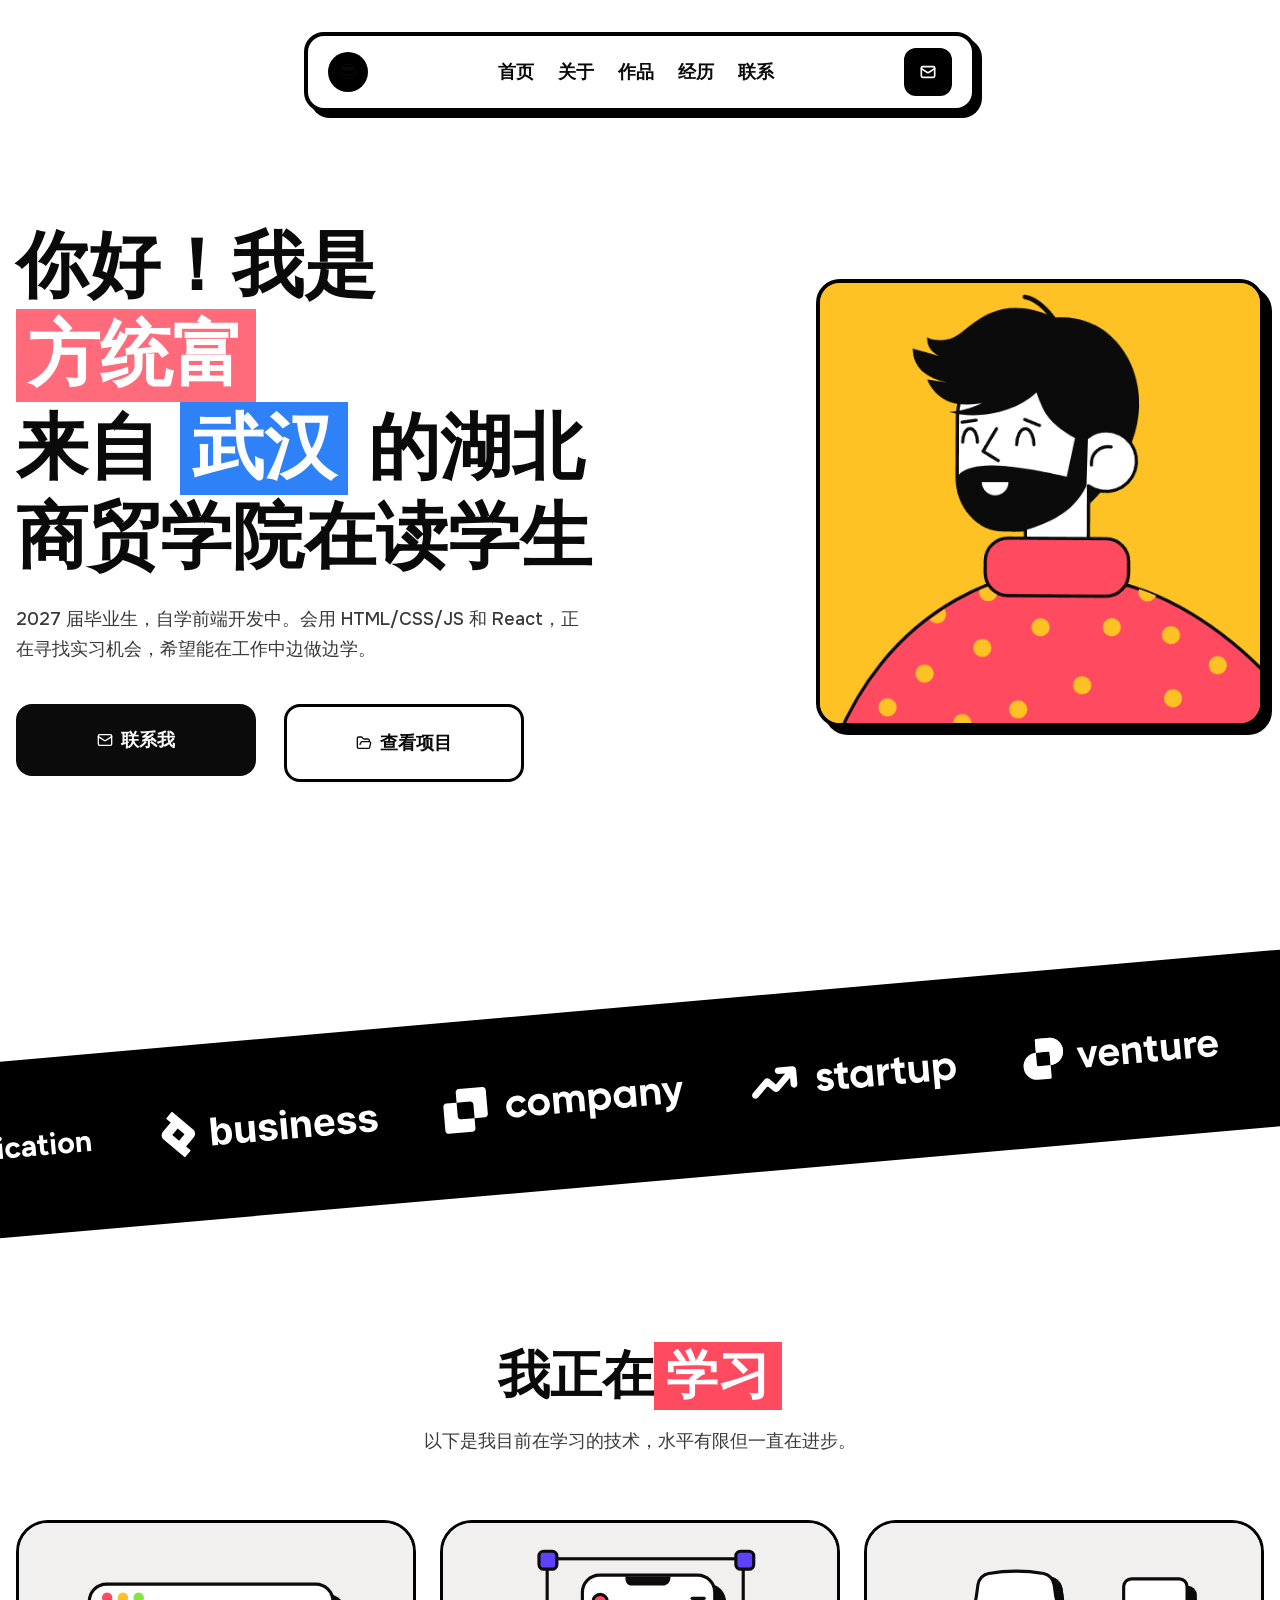
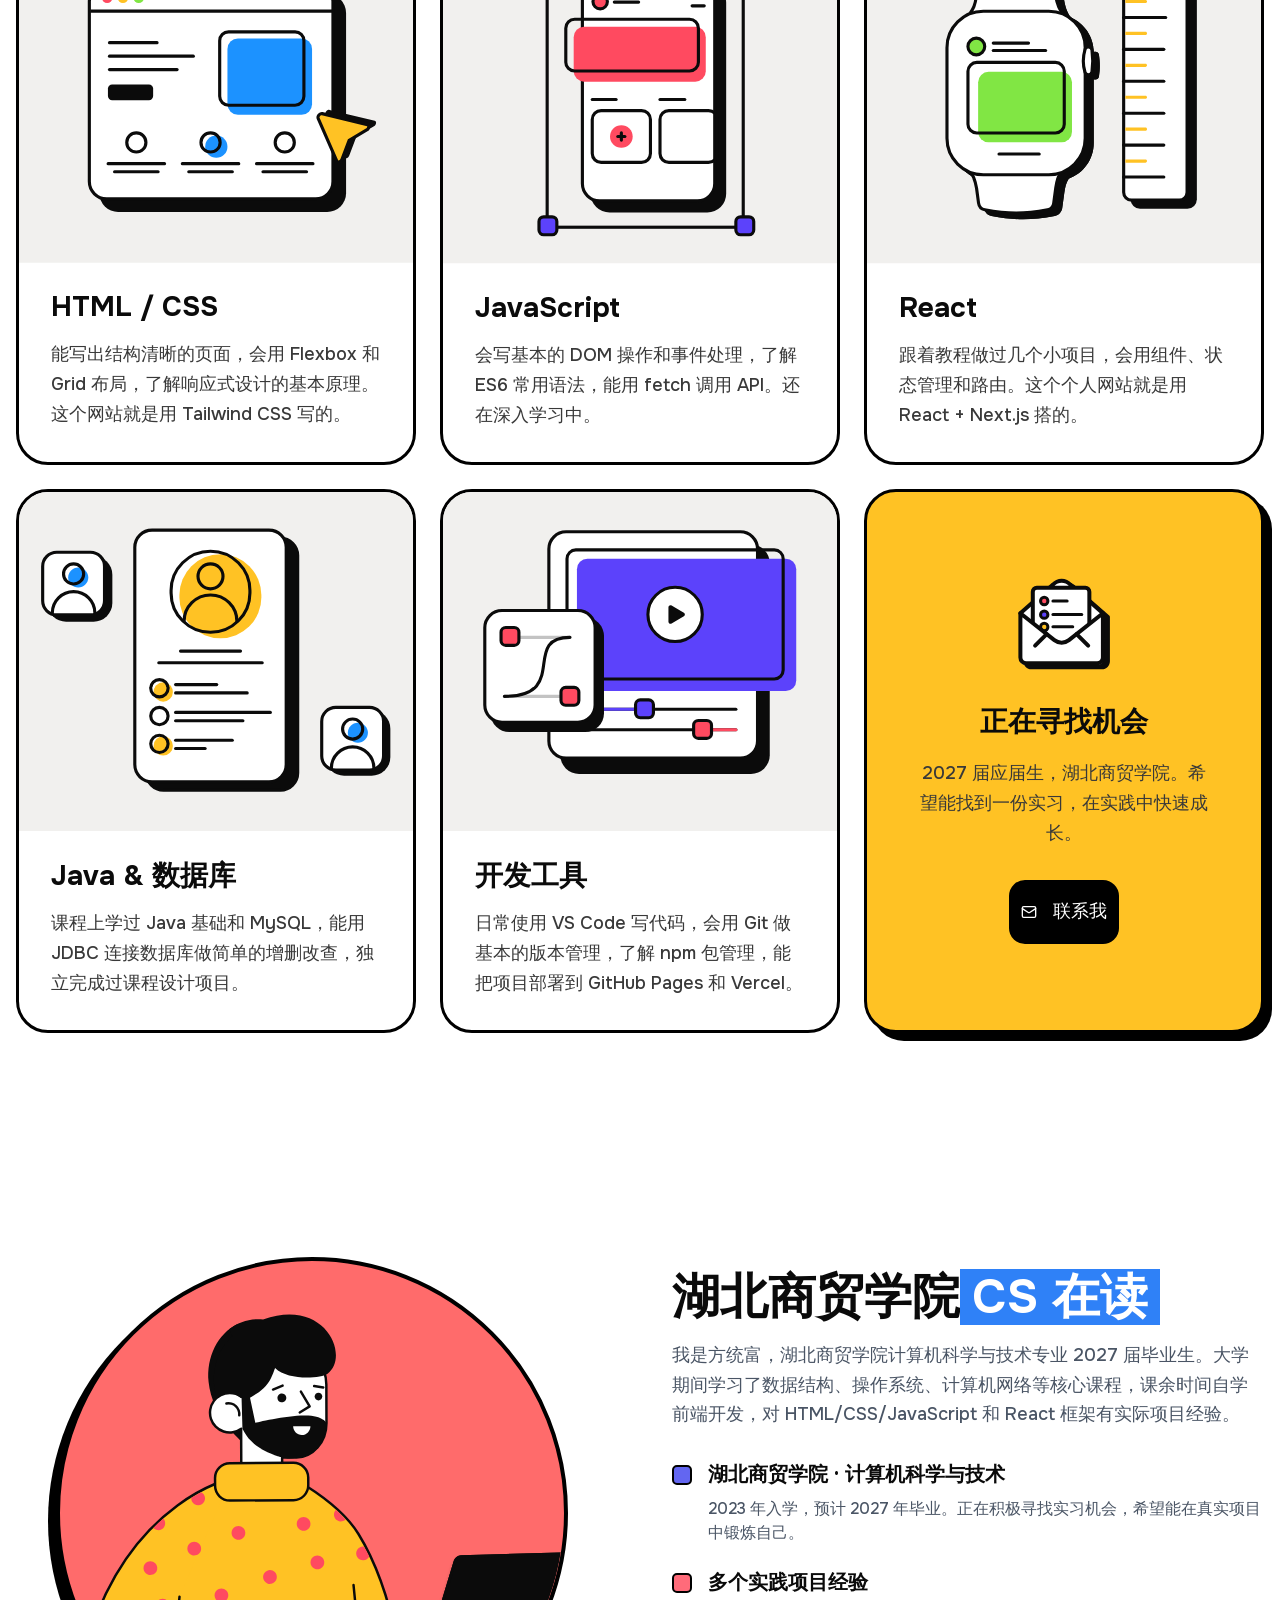
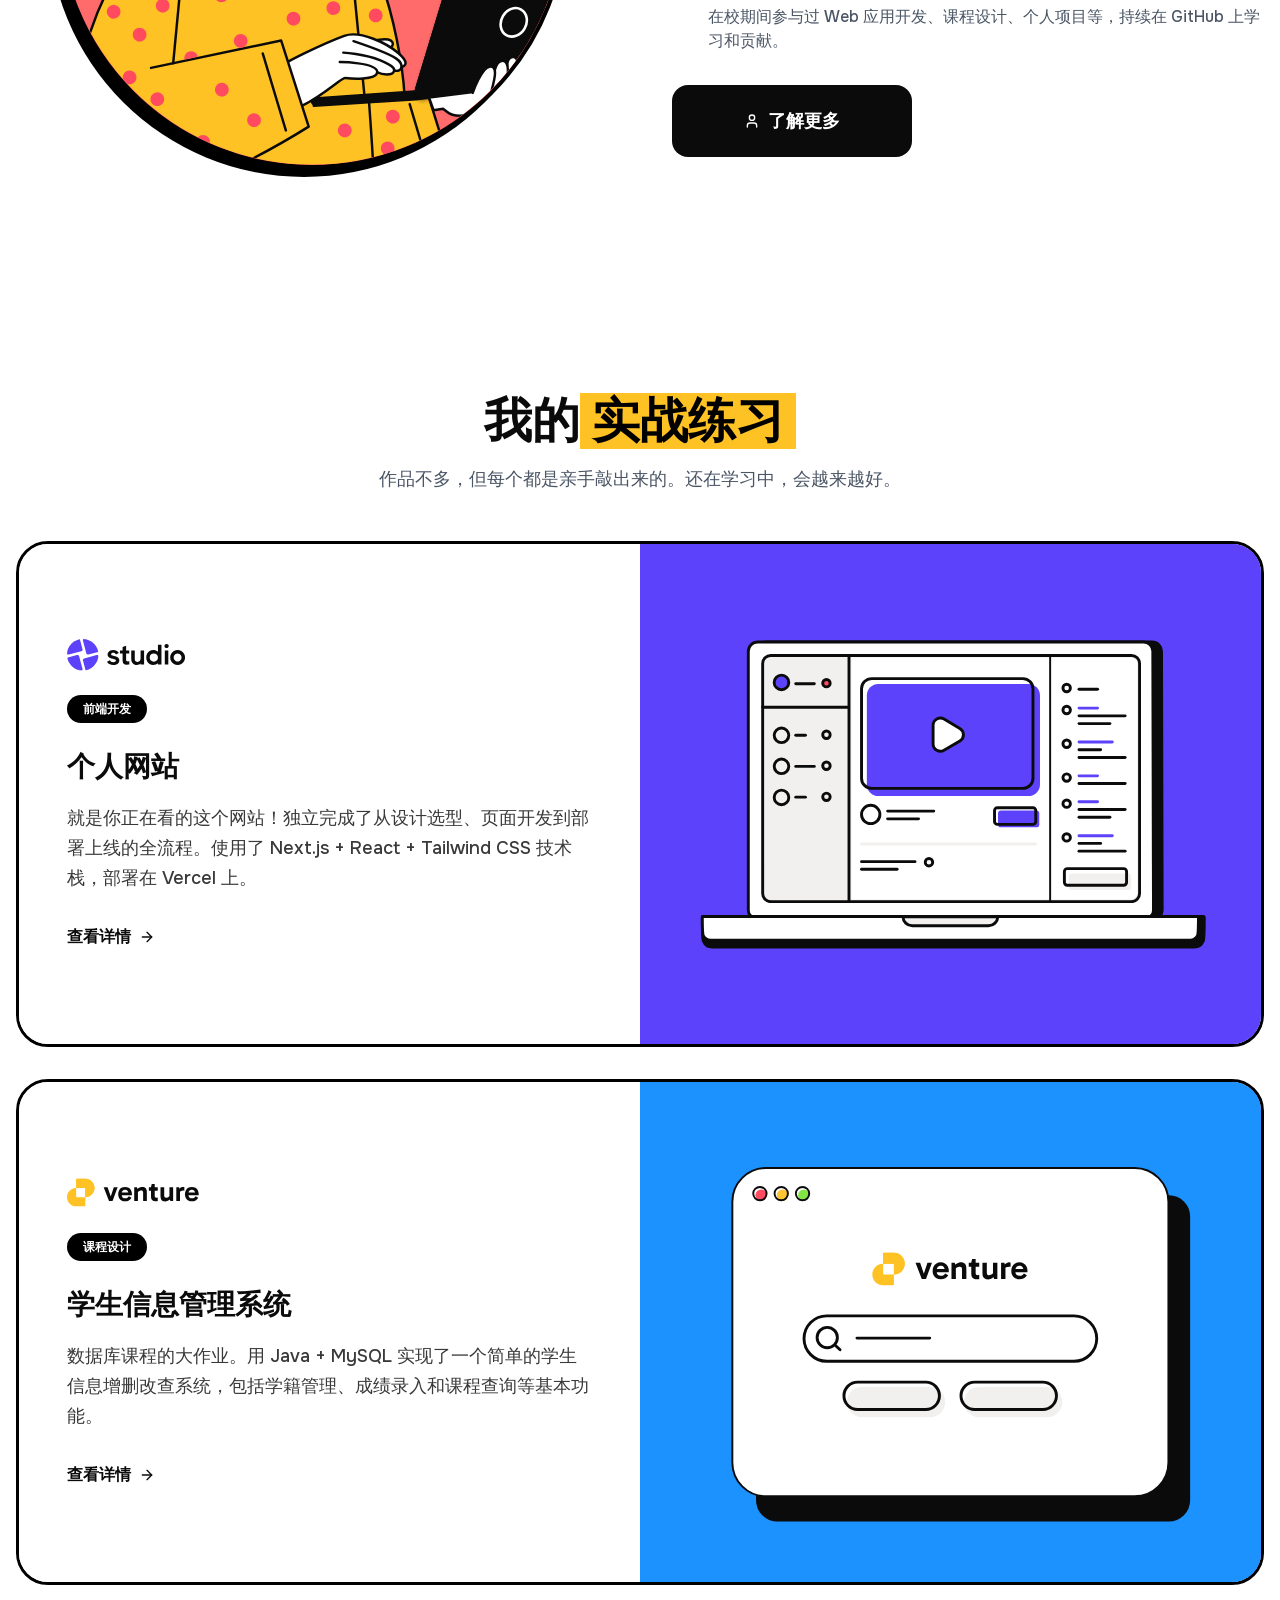
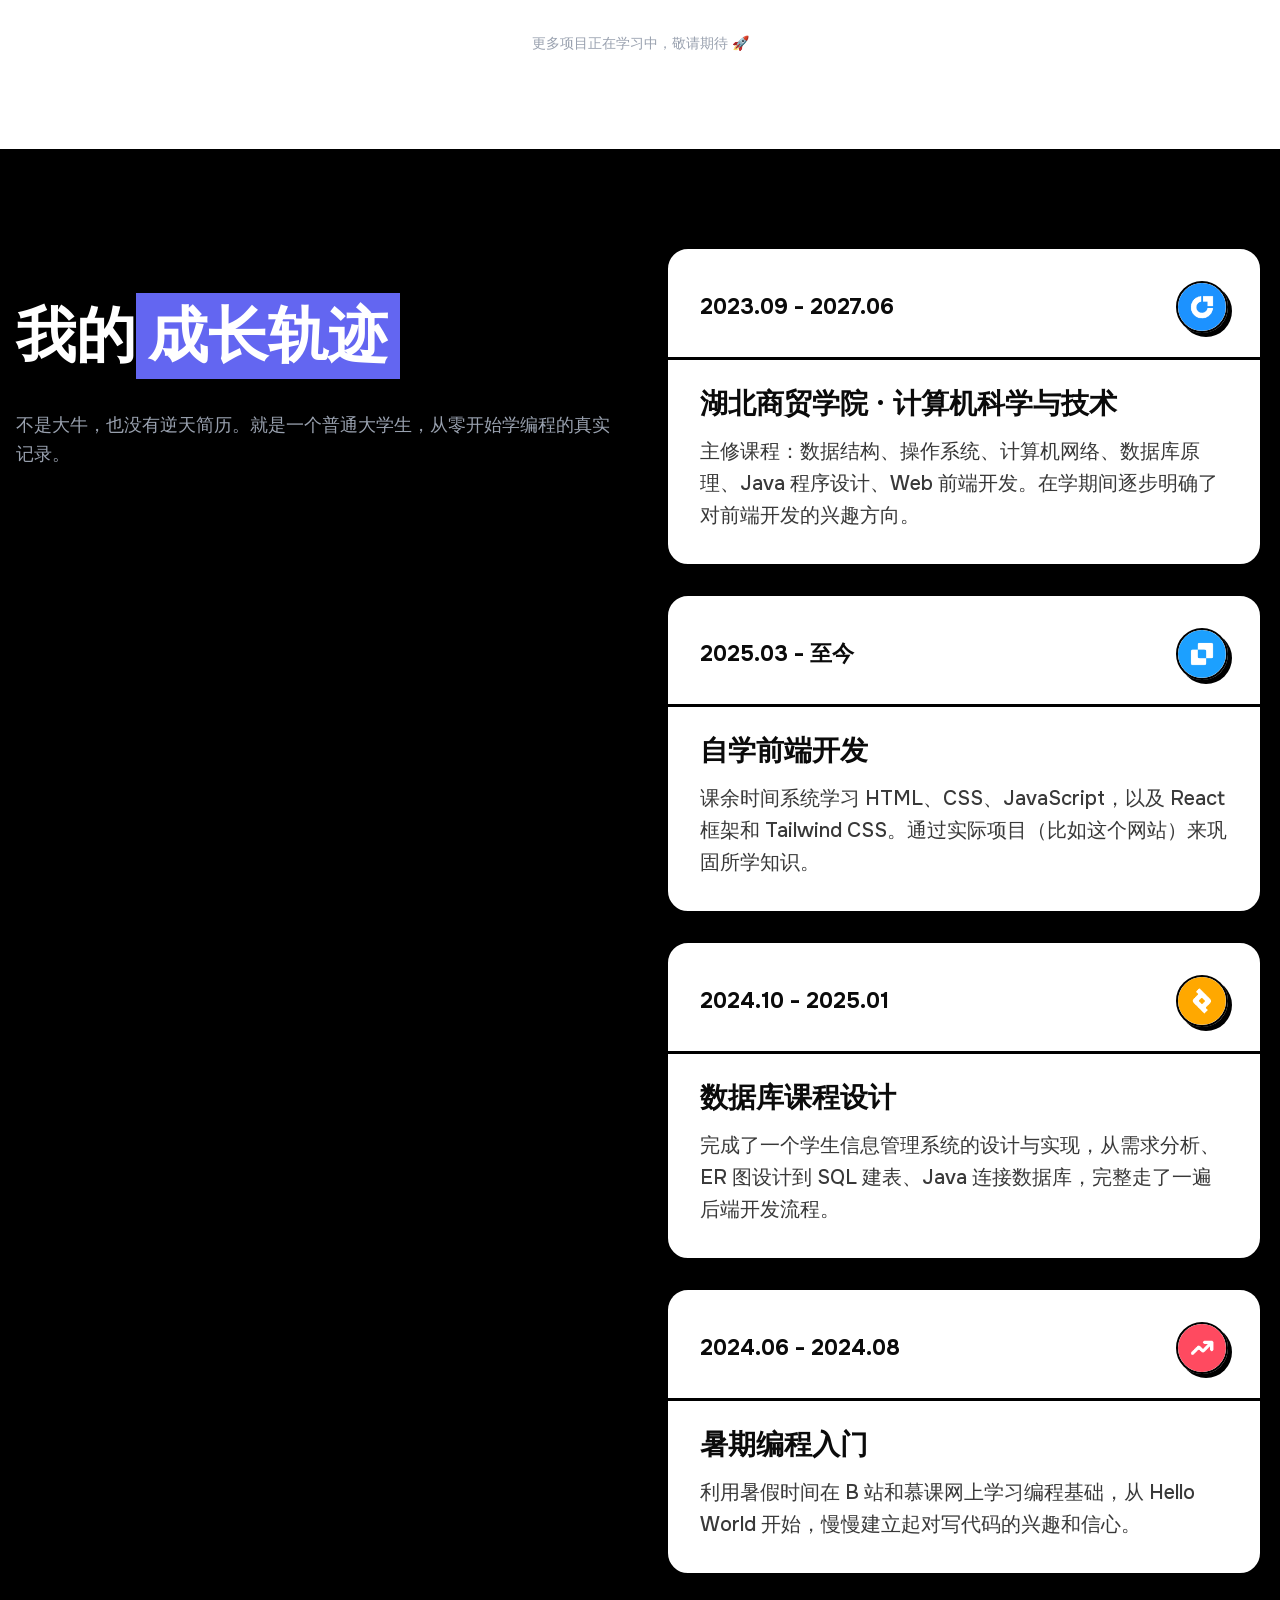
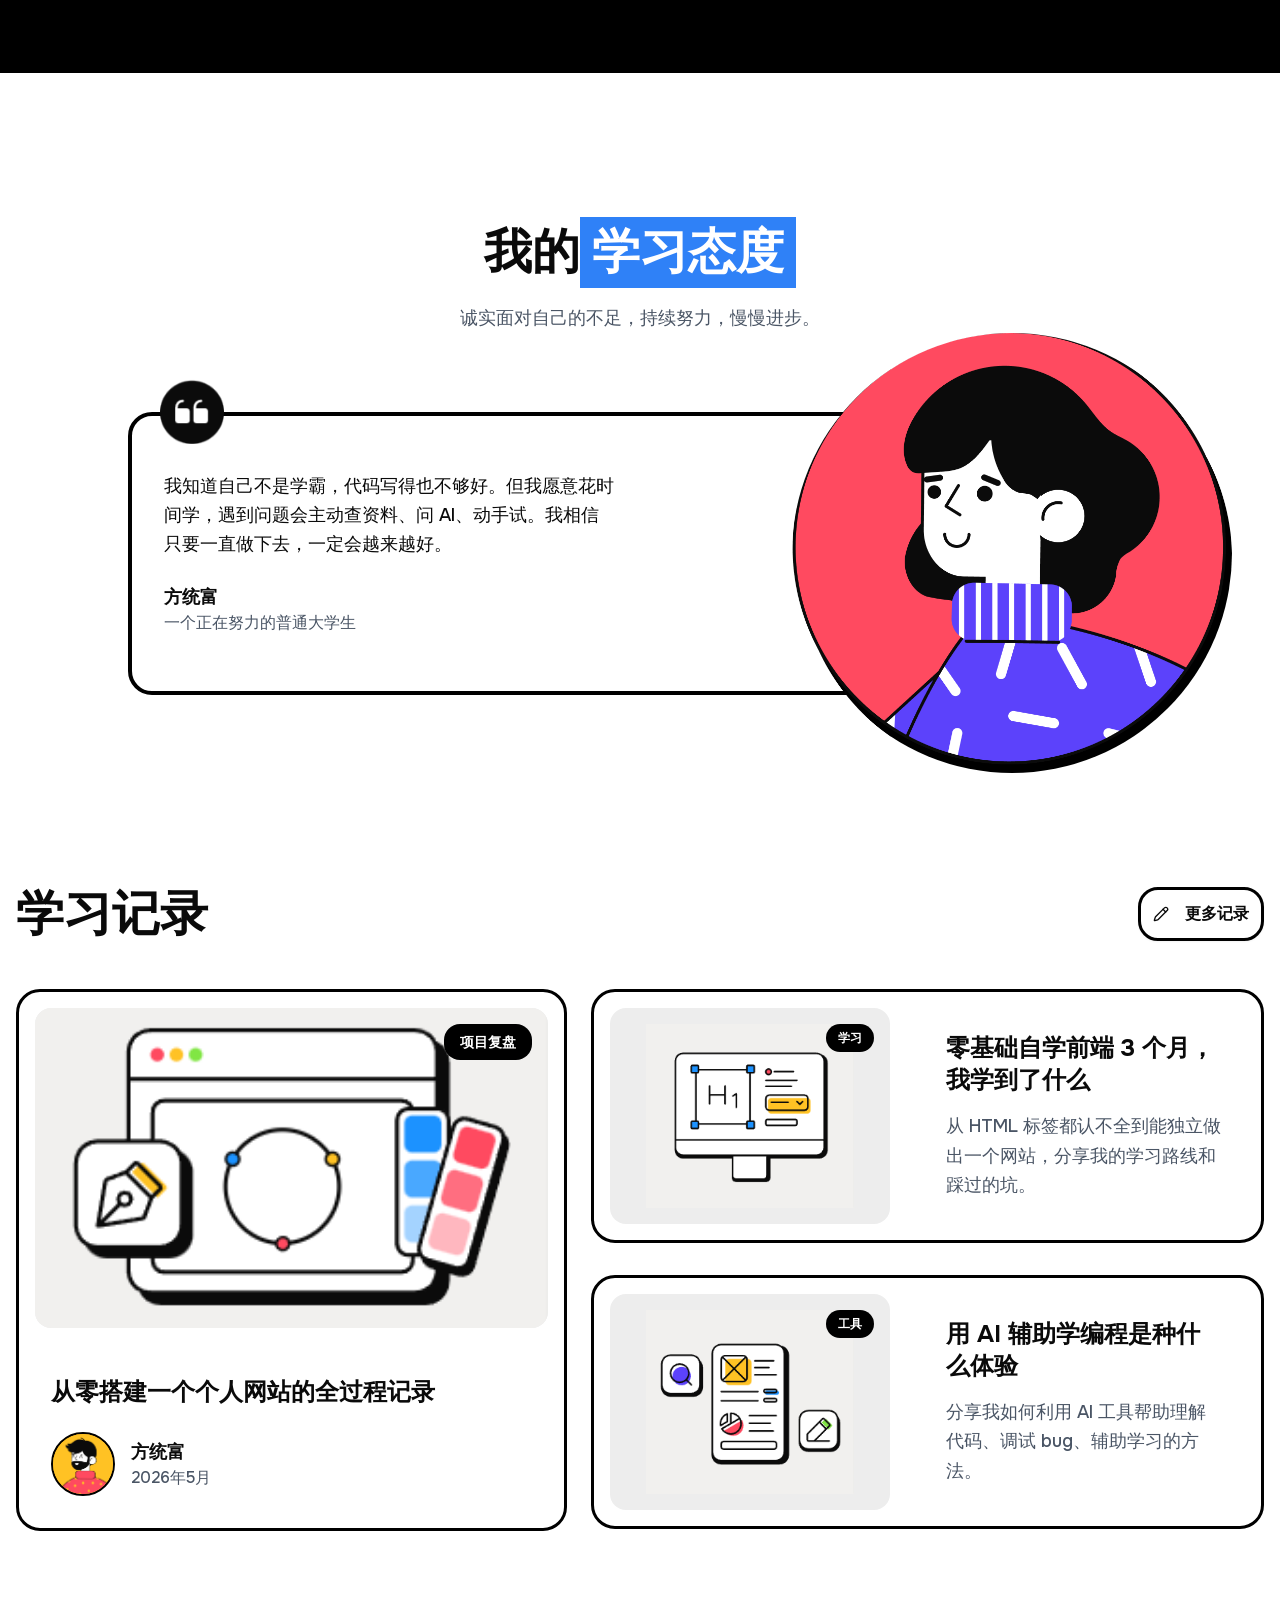
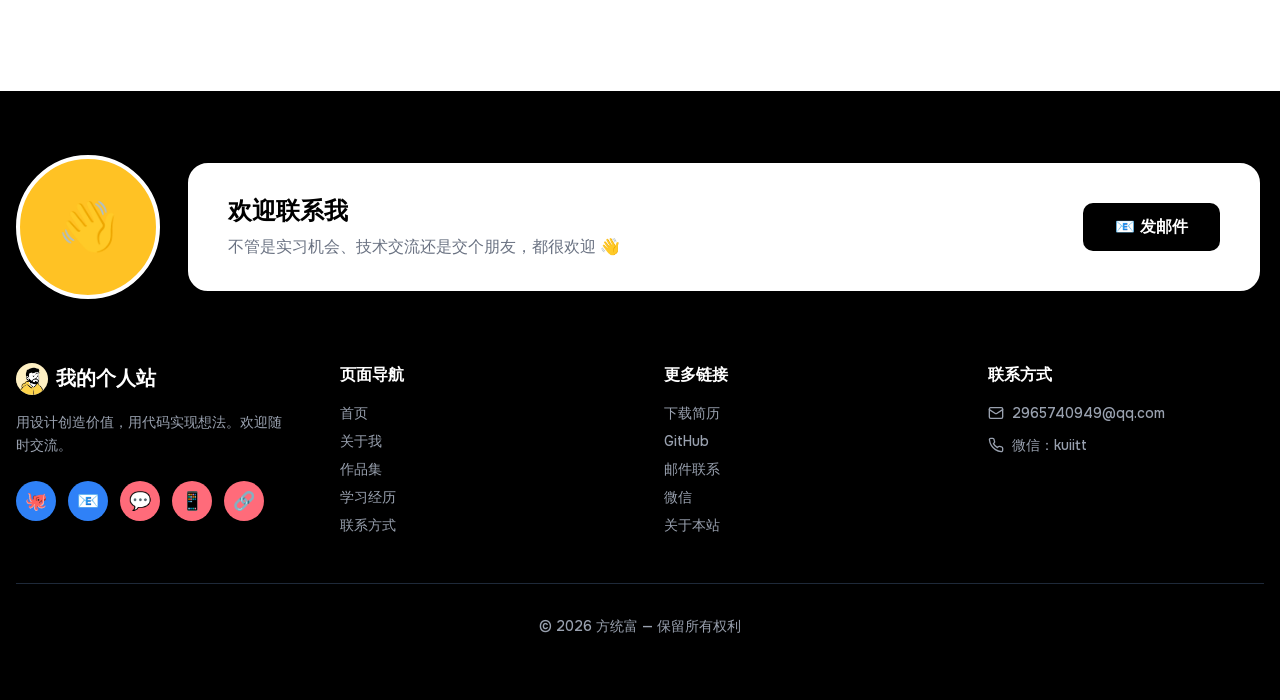
==== commit d6fac244: "🧹 清理重建" ====
--- a/index.html
+++ b/index.html
@@ -1 +1 @@
-<!DOCTYPE html><!--xpBkPZzUAydz5wIm6nSyO--><html lang="zh-CN"><head><meta charSet="utf-8"/><meta name="viewport" content="width=device-width, initial-scale=1"/><link rel="preload" as="image" href="/logos/application.svg"/><link rel="preload" as="image" href="/logos/business.svg"/><link rel="preload" as="image" href="/logos/company.svg"/><link rel="preload" as="image" href="/logos/startup.svg"/><link rel="preload" as="image" href="/logos/venture.svg"/><link rel="preload" as="image" href="/logos/agency.svg"/><link rel="stylesheet" href="/first-ccc/_next/static/css/512af75af9340de0.css" data-precedence="next"/><link rel="stylesheet" href="/first-ccc/_next/static/css/5b727be223a7e404.css" data-precedence="next"/><link rel="preload" as="script" fetchPriority="low" href="/first-ccc/_next/static/chunks/webpack-7862c1094d20e0b9.js"/><script src="/first-ccc/_next/static/chunks/4bd1b696-c023c6e3521b1417.js" async=""></script><script src="/first-ccc/_next/static/chunks/255-80802707976330da.js" async=""></script><script src="/first-ccc/_next/static/chunks/main-app-6dbee0ef0bed55e5.js" async=""></script><script src="/first-ccc/_next/static/chunks/239-5d6239b0da667c66.js" async=""></script><script src="/first-ccc/_next/static/chunks/app/page-31fa82a2ed739033.js" async=""></script><meta name="baidu-site-verification" content="codeva-69E96aUxxf"/><title>方统富 - 计算机科学与技术专业 | 个人网站</title><meta name="description" content="方统富，计算机科学与技术专业2027届毕业生，来自武汉。热爱前端与后端开发，正在寻找实习与校招机会。"/><meta name="author" content="方统富"/><meta name="keywords" content="方统富,计算机科学与技术,前端开发,后端开发,2027届,应届生,武汉,求职,实习,校招,个人网站"/><meta name="robots" content="index, follow"/><meta property="og:title" content="方统富 - 计算机科学与技术专业 | 个人网站"/><meta property="og:description" content="2027届CS应届生，热爱编程与技术创新，正在寻找实习与校招机会。"/><meta property="og:locale" content="zh_CN"/><meta property="og:type" content="website"/><meta name="twitter:card" content="summary"/><meta name="twitter:title" content="方统富 - 计算机科学与技术专业 | 个人网站"/><meta name="twitter:description" content="2027届CS应届生，热爱编程与技术创新，正在寻找实习与校招机会。"/><script src="/first-ccc/_next/static/chunks/polyfills-42372ed130431b0a.js" noModule=""></script></head><body class="__variable_356c91 font-sans antialiased overflow-x-hidden"><div hidden=""><!--$--><!--/$--></div><main class="min-h-screen bg-[#FFFFFF]"><div class="container mx-auto px-4 pt-8 pb-4"><nav class="flex items-center justify-between bg-white border-4 border-black rounded-xl px-5 py-3 max-w-2xl mx-auto shadow-[6px_6px_0px_0px_rgba(0,0,0,1)]"><div class="w-10 h-10 bg-black rounded-full flex items-center justify-center flex-shrink-0 text-lg">😎</div><div class="hidden md:flex items-center gap-6 flex-1 justify-center"><a href="#home" class="text-[18px] font-bold leading-[20px] hover:opacity-70 transition-opacity">首页</a><a href="#about" class="text-[18px] font-bold leading-[20px] hover:opacity-70 transition-opacity">关于</a><a href="#portfolio" class="text-[18px] font-bold leading-[20px] hover:opacity-70 transition-opacity">作品</a><a href="#experience" class="text-[18px] font-bold leading-[20px] hover:opacity-70 transition-opacity">经历</a><a href="#contact" class="text-[18px] font-bold leading-[20px] hover:opacity-70 transition-opacity">联系</a></div><a href="#contact"><button data-slot="button" class="inline-flex items-center justify-center gap-2 whitespace-nowrap text-sm font-medium transition-all disabled:pointer-events-none disabled:opacity-50 [&amp;_svg]:pointer-events-none [&amp;_svg:not([class*=&#x27;size-&#x27;])]:size-4 shrink-0 [&amp;_svg]:shrink-0 outline-none focus-visible:border-ring focus-visible:ring-ring/50 focus-visible:ring-[3px] aria-invalid:ring-destructive/20 dark:aria-invalid:ring-destructive/40 aria-invalid:border-destructive py-2 has-[&gt;svg]:px-3 bg-black text-white hover:bg-black/90 rounded-sm px-5 h-12 min-w-[48px] flex-shrink-0"><svg xmlns="http://www.w3.org/2000/svg" width="24" height="24" viewBox="0 0 24 24" fill="none" stroke="currentColor" stroke-width="2.5" stroke-linecap="round" stroke-linejoin="round" class="lucide lucide-mail w-10 h-10"><rect width="20" height="16" x="2" y="4" rx="2"></rect><path d="m22 7-8.97 5.7a1.94 1.94 0 0 1-2.06 0L2 7"></path></svg></button></a></nav></div><section id="home" class="container mx-auto px-4 py-16 md:py-24"><div class="max-w-7xl mx-auto grid md:grid-cols-2 gap-12 items-center"><div class="space-y-6"><h1 class="text-[42px] leading-[50px] md:text-[72px] font-bold md:leading-[85px]">你好！我是<!-- --> <span class="bg-[#FF6B7A] text-white px-3 py-1 inline-block">方统富</span><br/>来自<!-- --> <span class="bg-[#2F81F7] text-white px-3 py-1 inline-block">武汉</span> <!-- -->的湖北商贸学院在读学生</h1><p class="text-[#393939] text-[16px] md:text-[18px] font-medium leading-[28px] md:leading-[30px] max-w-xl">2027 届毕业生，自学前端开发中。会用 HTML/CSS/JS 和 React，正在寻找实习机会，希望能在工作中边做边学。</p><div class="flex flex-col sm:flex-row flex-wrap gap-4 sm:gap-7 pt-4"><a href="#contact"><button data-slot="button" class="inline-flex items-center justify-center gap-2 whitespace-nowrap transition-all disabled:pointer-events-none disabled:opacity-50 [&amp;_svg]:pointer-events-none [&amp;_svg:not([class*=&#x27;size-&#x27;])]:size-4 shrink-0 [&amp;_svg]:shrink-0 outline-none focus-visible:border-ring focus-visible:ring-ring/50 focus-visible:ring-[3px] aria-invalid:ring-destructive/20 dark:aria-invalid:ring-destructive/40 aria-invalid:border-destructive has-[&gt;svg]:px-3 bg-[#0B0B0B] text-white hover:bg-black/90 rounded-lg py-5 px-8 md:py-[22px] md:px-[62px] text-base md:text-lg font-semibold h-auto w-full sm:w-auto sm:min-w-[240px]"><svg xmlns="http://www.w3.org/2000/svg" width="24" height="24" viewBox="0 0 24 24" fill="none" stroke="currentColor" stroke-width="2" stroke-linecap="round" stroke-linejoin="round" class="lucide lucide-mail w-5 h-5"><rect width="20" height="16" x="2" y="4" rx="2"></rect><path d="m22 7-8.97 5.7a1.94 1.94 0 0 1-2.06 0L2 7"></path></svg>联系我</button></a><a href="#portfolio"><button data-slot="button" class="inline-flex items-center justify-center gap-2 whitespace-nowrap transition-all disabled:pointer-events-none disabled:opacity-50 [&amp;_svg]:pointer-events-none [&amp;_svg:not([class*=&#x27;size-&#x27;])]:size-4 shrink-0 [&amp;_svg]:shrink-0 outline-none focus-visible:border-ring focus-visible:ring-ring/50 focus-visible:ring-[3px] aria-invalid:ring-destructive/20 dark:aria-invalid:ring-destructive/40 aria-invalid:border-destructive shadow-xs hover:text-accent-foreground dark:bg-input/30 dark:border-input dark:hover:bg-input/50 has-[&gt;svg]:px-3 bg-white border-[3px] border-black hover:bg-gray-50 rounded-lg py-5 px-8 md:py-[22px] md:px-[62px] text-base md:text-lg font-semibold h-auto w-full sm:w-auto sm:min-w-[240px]"><svg xmlns="http://www.w3.org/2000/svg" width="24" height="24" viewBox="0 0 24 24" fill="none" stroke="currentColor" stroke-width="2" stroke-linecap="round" stroke-linejoin="round" class="lucide lucide-folder-open w-5 h-5"><path d="m6 14 1.5-2.9A2 2 0 0 1 9.24 10H20a2 2 0 0 1 1.94 2.5l-1.54 6a2 2 0 0 1-1.95 1.5H4a2 2 0 0 1-2-2V5a2 2 0 0 1 2-2h3.9a2 2 0 0 1 1.69.9l.81 1.2a2 2 0 0 0 1.67.9H18a2 2 0 0 1 2 2v2"></path></svg>查看项目</button></a></div></div><div class="flex justify-center md:justify-end"><div class="relative w-full max-w-md aspect-square bg-[#FDB927] border-4 border-black rounded-3xl overflow-hidden shadow-[8px_8px_0px_0px_rgba(0,0,0,1)]"><img alt="卡通头像" loading="lazy" decoding="async" data-nimg="fill" class="object-cover" style="position:absolute;height:100%;width:100%;left:0;top:0;right:0;bottom:0;color:transparent" src="/images/design-mode/63407fbdc2d4ac5270385fd4_home-he.png"/></div></div></div></section><div class="overflow-hidden"><div class="relative overflow-hidden bg-black py-16 -rotate-[5deg] mt-32 mb-16 min-w-[120vw] -mx-[10vw] left-0"><div class="flex items-center gap-16 animate-marquee whitespace-nowrap"><img src="/logos/application.svg" alt="application" class="h-12 w-auto"/><img src="/logos/business.svg" alt="business" class="h-12 w-auto"/><img src="/logos/company.svg" alt="company" class="h-12 w-auto"/><img src="/logos/startup.svg" alt="startup" class="h-12 w-auto"/><img src="/logos/venture.svg" alt="venture" class="h-12 w-auto"/><img src="/logos/agency.svg" alt="agency" class="h-12 w-auto"/><img src="/logos/application.svg" alt="application" class="h-12 w-auto"/><img src="/logos/business.svg" alt="business" class="h-12 w-auto"/><img src="/logos/company.svg" alt="company" class="h-12 w-auto"/><img src="/logos/startup.svg" alt="startup" class="h-12 w-auto"/><img src="/logos/venture.svg" alt="venture" class="h-12 w-auto"/><img src="/logos/agency.svg" alt="agency" class="h-12 w-auto"/><img src="/logos/application.svg" alt="application" class="h-12 w-auto"/><img src="/logos/business.svg" alt="business" class="h-12 w-auto"/><img src="/logos/company.svg" alt="company" class="h-12 w-auto"/><img src="/logos/startup.svg" alt="startup" class="h-12 w-auto"/><img src="/logos/venture.svg" alt="venture" class="h-12 w-auto"/><img src="/logos/agency.svg" alt="agency" class="h-12 w-auto"/><img src="/logos/application.svg" alt="application" class="h-12 w-auto"/><img src="/logos/business.svg" alt="business" class="h-12 w-auto"/><img src="/logos/company.svg" alt="company" class="h-12 w-auto"/><img src="/logos/startup.svg" alt="startup" class="h-12 w-auto"/><img src="/logos/venture.svg" alt="venture" class="h-12 w-auto"/><img src="/logos/agency.svg" alt="agency" class="h-12 w-auto"/></div></div></div><section class="bg-white py-16 md:py-24"><div class="container mx-auto px-4"><div class="max-w-7xl mx-auto"><div class="text-center mb-12 md:mb-16"><h2 class="text-4xl md:text-[52px] md:leading-[60px] font-bold mb-4">我正在<span class="bg-[#FF4A60] text-white px-3 py-1 inline-block">学习</span></h2><p class="text-[#393939] text-base md:text-lg font-medium leading-relaxed md:leading-[30px] max-w-2xl mx-auto">以下是我目前在学习的技术，水平有限但一直在进步。</p></div><div class="grid md:grid-cols-2 lg:grid-cols-3 gap-6"><div class="bg-white border-[3px] border-black rounded-[32px] overflow-hidden hover:translate-y-[-4px] hover:shadow-[8px_8px_0px_0px_rgba(0,0,0,1)] transition-all duration-300 min-h-[480px] flex flex-col group"><div class="mb-6 -mx-[3px] -mt-[3px] overflow-hidden rounded-t-[29px]"><img alt="HTML / CSS" loading="lazy" width="382" height="328" decoding="async" data-nimg="1" class="w-full h-auto rounded-t-[29px] group-hover:scale-110 transition-transform duration-500 ease-out" style="color:transparent" src="/images/web-design.svg"/></div><div class="px-8 pb-8 flex-1 flex flex-col"><h3 class="text-[28px] leading-[40px] font-bold mb-3 text-[#0B0B0B]">HTML / CSS</h3><p class="text-[18px] leading-[30px] font-medium text-[#393939]">能写出结构清晰的页面，会用 Flexbox 和 Grid 布局，了解响应式设计的基本原理。这个网站就是用 Tailwind CSS 写的。</p></div></div><div class="bg-white border-[3px] border-black rounded-[32px] overflow-hidden hover:translate-y-[-4px] hover:shadow-[8px_8px_0px_0px_rgba(0,0,0,1)] transition-all duration-300 min-h-[480px] flex flex-col group"><div class="mb-6 -mx-[3px] -mt-[3px] overflow-hidden rounded-t-[29px]"><img alt="JavaScript" loading="lazy" width="382" height="328" decoding="async" data-nimg="1" class="w-full h-auto rounded-t-[29px] group-hover:scale-110 transition-transform duration-500 ease-out" style="color:transparent" src="/images/ui-ux-design.svg"/></div><div class="px-8 pb-8 flex-1 flex flex-col"><h3 class="text-[28px] leading-[40px] font-bold mb-3 text-[#0B0B0B]">JavaScript</h3><p class="text-[18px] leading-[30px] font-medium text-[#393939]">会写基本的 DOM 操作和事件处理，了解 ES6 常用语法，能用 fetch 调用 API。还在深入学习中。</p></div></div><div class="bg-white border-[3px] border-black rounded-[32px] overflow-hidden hover:translate-y-[-4px] hover:shadow-[8px_8px_0px_0px_rgba(0,0,0,1)] transition-all duration-300 min-h-[480px] flex flex-col group"><div class="mb-6 -mx-[3px] -mt-[3px] overflow-hidden rounded-t-[29px]"><img alt="React" loading="lazy" width="382" height="328" decoding="async" data-nimg="1" class="w-full h-auto rounded-t-[29px] group-hover:scale-110 transition-transform duration-500 ease-out" style="color:transparent" src="/images/product-design.svg"/></div><div class="px-8 pb-8 flex-1 flex flex-col"><h3 class="text-[28px] leading-[40px] font-bold mb-3 text-[#0B0B0B]">React</h3><p class="text-[18px] leading-[30px] font-medium text-[#393939]">跟着教程做过几个小项目，会用组件、状态管理和路由。这个个人网站就是用 React + Next.js 搭的。</p></div></div><div class="bg-white border-[3px] border-black rounded-[32px] overflow-hidden hover:translate-y-[-4px] hover:shadow-[8px_8px_0px_0px_rgba(0,0,0,1)] transition-all duration-300 min-h-[480px] flex flex-col group"><div class="mb-6 -mx-[3px] -mt-[3px] overflow-hidden rounded-t-[29px]"><img alt="Java &amp; 数据库" loading="lazy" width="382" height="328" decoding="async" data-nimg="1" class="w-full h-auto rounded-t-[29px] group-hover:scale-110 transition-transform duration-500 ease-out" style="color:transparent" src="/images/user-research.svg"/></div><div class="px-8 pb-8 flex-1 flex flex-col"><h3 class="text-[28px] leading-[40px] font-bold mb-3 text-[#0B0B0B]">Java &amp; 数据库</h3><p class="text-[18px] leading-[30px] font-medium text-[#393939]">课程上学过 Java 基础和 MySQL，能用 JDBC 连接数据库做简单的增删改查，独立完成过课程设计项目。</p></div></div><div class="bg-white border-[3px] border-black rounded-[32px] overflow-hidden hover:translate-y-[-4px] hover:shadow-[8px_8px_0px_0px_rgba(0,0,0,1)] transition-all duration-300 min-h-[480px] flex flex-col group"><div class="mb-6 -mx-[3px] -mt-[3px] overflow-hidden rounded-t-[29px]"><img alt="开发工具" loading="lazy" width="382" height="328" decoding="async" data-nimg="1" class="w-full h-auto rounded-t-[29px] group-hover:scale-110 transition-transform duration-500 ease-out" style="color:transparent" src="/images/motion-graphics.svg"/></div><div class="px-8 pb-8 flex-1 flex flex-col"><h3 class="text-[28px] leading-[40px] font-bold mb-3 text-[#0B0B0B]">开发工具</h3><p class="text-[18px] leading-[30px] font-medium text-[#393939]">日常使用 VS Code 写代码，会用 Git 做基本的版本管理，了解 npm 包管理，能把项目部署到 GitHub Pages 和 Vercel。</p></div></div><div class="bg-[#FFC224] border-[3px] border-black rounded-[32px] p-8 md:p-12 flex flex-col items-center justify-center text-center hover:translate-y-[-4px] transition-transform min-h-[480px] relative shadow-[8px_8px_0px_0px_rgba(0,0,0,1)]"><div class="mb-8"><img alt="联系我" loading="lazy" width="92" height="92" decoding="async" data-nimg="1" class="w-[92px] h-[92px]" style="color:transparent" src="/images/get-in-touch.svg"/></div><h3 class="text-[28px] leading-[40px] font-bold mb-4 text-[#0B0B0B]">正在寻找机会</h3><p class="text-[18px] leading-[30px] font-medium text-[#393939] mb-8">2027 届应届生，湖北商贸学院。希望能找到一份实习，在实践中快速成长。</p><a href="#contact"><button data-slot="button" class="inline-flex items-center justify-center gap-2 whitespace-nowrap transition-all disabled:pointer-events-none disabled:opacity-50 [&amp;_svg]:pointer-events-none [&amp;_svg:not([class*=&#x27;size-&#x27;])]:size-4 shrink-0 [&amp;_svg]:shrink-0 outline-none focus-visible:border-ring focus-visible:ring-ring/50 focus-visible:ring-[3px] aria-invalid:ring-destructive/20 dark:aria-invalid:ring-destructive/40 aria-invalid:border-destructive has-[&gt;svg]:px-3 bg-black text-white hover:bg-black/90 rounded-[16px] px-12 py-6 font-medium text-[18px] w-full max-w-[340px] h-[64px]"><svg xmlns="http://www.w3.org/2000/svg" width="24" height="24" viewBox="0 0 24 24" fill="none" stroke="currentColor" stroke-width="2" stroke-linecap="round" stroke-linejoin="round" class="lucide lucide-mail w-5 h-5 mr-2"><rect width="20" height="16" x="2" y="4" rx="2"></rect><path d="m22 7-8.97 5.7a1.94 1.94 0 0 1-2.06 0L2 7"></path></svg>联系我</button></a></div></div></div></div></section><section class="container mx-auto px-4 py-16 md:py-32" id="about"><div class="max-w-7xl mx-auto grid md:grid-cols-2 gap-12 md:gap-16 items-center"><div class="flex justify-center"><div class="relative w-full max-w-lg aspect-square border-[4px] border-black rounded-full overflow-hidden bg-[#FF6B6B] shadow-[-8px_8px_0px_0px_rgba(0,0,0,1)]"><img alt="关于我" loading="lazy" decoding="async" data-nimg="fill" class="object-cover" style="position:absolute;height:100%;width:100%;left:0;top:0;right:0;bottom:0;color:transparent" src="/images/about-me.svg"/></div></div><div class="space-y-6 md:space-y-8"><div><h2 class="text-3xl md:text-4xl lg:text-5xl font-bold mb-4">湖北商贸学院<span class="bg-[#2F81F7] text-white px-3 py-1 inline-block">CS 在读</span></h2><p class="text-gray-600 text-base md:text-lg leading-relaxed">我是方统富，湖北商贸学院计算机科学与技术专业 2027 届毕业生。大学期间学习了数据结构、操作系统、计算机网络等核心课程，课余时间自学前端开发，对 HTML/CSS/JavaScript 和 React 框架有实际项目经验。</p></div><div class="space-y-6"><div class="flex gap-4 items-start"><div class="w-5 h-5 bg-[#6366F1] border-2 border-black rounded-[5px] flex-shrink-0 mt-1"></div><div><h3 class="text-lg md:text-xl font-bold mb-2">湖北商贸学院 · 计算机科学与技术</h3><p class="text-gray-600 text-sm md:text-base">2023 年入学，预计 2027 年毕业。正在积极寻找实习机会，希望能在真实项目中锻炼自己。</p></div></div><div class="flex gap-4 items-start"><div class="w-5 h-5 bg-[#FF6B7A] border-2 border-black rounded-[5px] flex-shrink-0 mt-1"></div><div><h3 class="text-lg md:text-xl font-bold mb-2">多个实践项目经验</h3><p class="text-gray-600 text-sm md:text-base">在校期间参与过 Web 应用开发、课程设计、个人项目等，持续在 GitHub 上学习和贡献。</p></div></div></div><button data-slot="button" class="inline-flex items-center justify-center gap-2 whitespace-nowrap transition-all disabled:pointer-events-none disabled:opacity-50 [&amp;_svg]:pointer-events-none [&amp;_svg:not([class*=&#x27;size-&#x27;])]:size-4 shrink-0 [&amp;_svg]:shrink-0 outline-none focus-visible:border-ring focus-visible:ring-ring/50 focus-visible:ring-[3px] aria-invalid:ring-destructive/20 dark:aria-invalid:ring-destructive/40 aria-invalid:border-destructive has-[&gt;svg]:px-3 bg-[#0B0B0B] text-white hover:bg-black/90 rounded-lg py-5 px-8 md:py-[22px] md:px-[62px] text-base md:text-lg font-semibold h-auto w-full sm:w-auto sm:min-w-[240px]"><svg xmlns="http://www.w3.org/2000/svg" width="24" height="24" viewBox="0 0 24 24" fill="none" stroke="currentColor" stroke-width="2" stroke-linecap="round" stroke-linejoin="round" class="lucide lucide-user w-5 h-5"><path d="M19 21v-2a4 4 0 0 0-4-4H9a4 4 0 0 0-4 4v2"></path><circle cx="12" cy="7" r="4"></circle></svg>了解更多</button></div></div></section><section class="container mx-auto px-4 py-16 md:py-24" id="portfolio"><div class="max-w-7xl mx-auto"><div class="text-center mb-12"><h2 class="text-3xl md:text-4xl lg:text-5xl font-bold mb-4">我的<span class="bg-[#FFC224] text-black px-3 py-1 inline-block">实战练习</span></h2><p class="text-gray-600 text-base md:text-lg max-w-2xl mx-auto">作品不多，但每个都是亲手敲出来的。还在学习中，会越来越好。</p></div><div class="space-y-8 mb-12"><div class="group grid md:grid-cols-2 bg-white border-[3px] border-black rounded-[32px] overflow-hidden hover:shadow-[8px_8px_0px_0px_rgba(0,0,0,1)] transition-all"><div class="p-6 md:p-12 flex flex-col justify-center bg-white"><div class="flex items-center gap-3 mb-6"><img alt="个人网站 logo" loading="lazy" width="120" height="32" decoding="async" data-nimg="1" class="h-6 md:h-8 w-auto" style="color:transparent" src="/images/studio-logo.svg"/></div><span class="inline-block bg-black text-white text-xs font-semibold px-4 py-1.5 rounded-full mb-6 w-fit">前端开发</span><h3 class="text-xl md:text-[28px] font-bold mb-4 leading-tight md:leading-[40px] text-[#0B0B0B]">个人网站</h3><p class="text-base md:text-[18px] text-[#393939] mb-8 leading-relaxed md:leading-[30px] font-medium">就是你正在看的这个网站！独立完成了从设计选型、页面开发到部署上线的全流程。使用了 Next.js + React + Tailwind CSS 技术栈，部署在 Vercel 上。</p><a href="#" class="flex items-center gap-2 font-semibold text-[#0B0B0B] hover:gap-3 transition-all text-sm md:text-base">查看详情<svg xmlns="http://www.w3.org/2000/svg" width="24" height="24" viewBox="0 0 24 24" fill="none" stroke="currentColor" stroke-width="2" stroke-linecap="round" stroke-linejoin="round" class="lucide lucide-arrow-right w-4 h-4"><path d="M5 12h14"></path><path d="m12 5 7 7-7 7"></path></svg></a></div><div class="bg-[#6366F1] relative overflow-hidden min-h-[250px] md:min-h-[500px]"><img alt="个人网站" loading="lazy" decoding="async" data-nimg="fill" class="object-cover transition-transform duration-500 ease-out group-hover:scale-110" style="position:absolute;height:100%;width:100%;left:0;top:0;right:0;bottom:0;color:transparent" src="/images/studio-workspace.svg"/></div></div><div class="group grid md:grid-cols-2 bg-white border-[3px] border-black rounded-[32px] overflow-hidden hover:shadow-[8px_8px_0px_0px_rgba(0,0,0,1)] transition-all"><div class="p-6 md:p-12 flex flex-col justify-center bg-white"><div class="flex items-center gap-3 mb-6"><img alt="学生信息管理系统 logo" loading="lazy" width="120" height="32" decoding="async" data-nimg="1" class="h-6 md:h-8 w-auto" style="color:transparent" src="/images/venture-logo.svg"/></div><span class="inline-block bg-black text-white text-xs font-semibold px-4 py-1.5 rounded-full mb-6 w-fit">课程设计</span><h3 class="text-xl md:text-[28px] font-bold mb-4 leading-tight md:leading-[40px] text-[#0B0B0B]">学生信息管理系统</h3><p class="text-base md:text-[18px] text-[#393939] mb-8 leading-relaxed md:leading-[30px] font-medium">数据库课程的大作业。用 Java + MySQL 实现了一个简单的学生信息增删改查系统，包括学籍管理、成绩录入和课程查询等基本功能。</p><a href="#" class="flex items-center gap-2 font-semibold text-[#0B0B0B] hover:gap-3 transition-all text-sm md:text-base">查看详情<svg xmlns="http://www.w3.org/2000/svg" width="24" height="24" viewBox="0 0 24 24" fill="none" stroke="currentColor" stroke-width="2" stroke-linecap="round" stroke-linejoin="round" class="lucide lucide-arrow-right w-4 h-4"><path d="M5 12h14"></path><path d="m12 5 7 7-7 7"></path></svg></a></div><div class="bg-[#2F81F7] relative overflow-hidden min-h-[250px] md:min-h-[500px]"><img alt="学生信息管理系统" loading="lazy" decoding="async" data-nimg="fill" class="object-cover transition-transform duration-500 ease-out group-hover:scale-110" style="position:absolute;height:100%;width:100%;left:0;top:0;right:0;bottom:0;color:transparent" src="/images/venture-workspace.svg"/></div></div></div><div class="flex justify-center"><p class="text-gray-400 text-sm">更多项目正在学习中，敬请期待 🚀</p></div></div></section><section class="bg-black py-16 md:py-24" id="experience"><div class="container mx-auto px-4"><div class="max-w-7xl mx-auto grid md:grid-cols-2 gap-12 items-start"><div class="text-white pt-0 md:pt-12 md:sticky md:top-12 self-start"><h2 class="text-3xl md:text-4xl lg:text-6xl font-bold mb-6 md:mb-8 leading-[1.3]">我的<span class="bg-[#6366F1] text-white px-3 py-1 inline-block">成长轨迹</span></h2><p class="text-gray-400 mb-8 md:mb-10 leading-relaxed text-base md:text-lg">不是大牛，也没有逆天简历。就是一个普通大学生，从零开始学编程的真实记录。</p></div><div class="space-y-6"><div class="bg-white border-4 border-black rounded-3xl min-h-[220px] md:min-h-[240px]"><div class="flex items-center justify-between mb-4 md:mb-6 pt-6 md:pt-8 px-6 md:px-8"><div class="text-base md:text-[22px] leading-tight md:leading-[34px] font-bold text-[#0B0B0B]">2023.09 - 2027.06</div><div class="rounded-full border-2 border-black shadow-[4px_4px_0px_0px_rgba(0,0,0,1)]"><img alt="湖北商贸学院 · 计算机科学与技术" loading="lazy" width="48" height="48" decoding="async" data-nimg="1" class="w-10 h-10 md:w-12 md:h-12 flex-shrink-0 rounded-full" style="color:transparent" src="/images/agency.png"/></div></div><div class="border-t-[3px] border-black mb-4 md:mb-6"></div><div class="px-6 md:px-8 pb-6 md:pb-8"><h3 class="text-xl md:text-[28px] leading-tight md:leading-[40px] font-bold text-[#0B0B0B] mb-2 md:mb-3">湖北商贸学院 · 计算机科学与技术</h3><p class="text-[#393939] text-base md:text-[20px] leading-relaxed md:leading-[32px]">主修课程：数据结构、操作系统、计算机网络、数据库原理、Java 程序设计、Web 前端开发。在学期间逐步明确了对前端开发的兴趣方向。</p></div></div><div class="bg-white border-4 border-black rounded-3xl min-h-[220px] md:min-h-[240px]"><div class="flex items-center justify-between mb-4 md:mb-6 pt-6 md:pt-8 px-6 md:px-8"><div class="text-base md:text-[22px] leading-tight md:leading-[34px] font-bold text-[#0B0B0B]">2025.03 - 至今</div><div class="rounded-full border-2 border-black shadow-[4px_4px_0px_0px_rgba(0,0,0,1)]"><img alt="自学前端开发" loading="lazy" width="48" height="48" decoding="async" data-nimg="1" class="w-10 h-10 md:w-12 md:h-12 flex-shrink-0 rounded-full" style="color:transparent" src="/images/company.png"/></div></div><div class="border-t-[3px] border-black mb-4 md:mb-6"></div><div class="px-6 md:px-8 pb-6 md:pb-8"><h3 class="text-xl md:text-[28px] leading-tight md:leading-[40px] font-bold text-[#0B0B0B] mb-2 md:mb-3">自学前端开发</h3><p class="text-[#393939] text-base md:text-[20px] leading-relaxed md:leading-[32px]">课余时间系统学习 HTML、CSS、JavaScript，以及 React 框架和 Tailwind CSS。通过实际项目（比如这个网站）来巩固所学知识。</p></div></div><div class="bg-white border-4 border-black rounded-3xl min-h-[220px] md:min-h-[240px]"><div class="flex items-center justify-between mb-4 md:mb-6 pt-6 md:pt-8 px-6 md:px-8"><div class="text-base md:text-[22px] leading-tight md:leading-[34px] font-bold text-[#0B0B0B]">2024.10 - 2025.01</div><div class="rounded-full border-2 border-black shadow-[4px_4px_0px_0px_rgba(0,0,0,1)]"><img alt="数据库课程设计" loading="lazy" width="48" height="48" decoding="async" data-nimg="1" class="w-10 h-10 md:w-12 md:h-12 flex-shrink-0 rounded-full" style="color:transparent" src="/images/busines.png"/></div></div><div class="border-t-[3px] border-black mb-4 md:mb-6"></div><div class="px-6 md:px-8 pb-6 md:pb-8"><h3 class="text-xl md:text-[28px] leading-tight md:leading-[40px] font-bold text-[#0B0B0B] mb-2 md:mb-3">数据库课程设计</h3><p class="text-[#393939] text-base md:text-[20px] leading-relaxed md:leading-[32px]">完成了一个学生信息管理系统的设计与实现，从需求分析、ER 图设计到 SQL 建表、Java 连接数据库，完整走了一遍后端开发流程。</p></div></div><div class="bg-white border-4 border-black rounded-3xl min-h-[220px] md:min-h-[240px]"><div class="flex items-center justify-between mb-4 md:mb-6 pt-6 md:pt-8 px-6 md:px-8"><div class="text-base md:text-[22px] leading-tight md:leading-[34px] font-bold text-[#0B0B0B]">2024.06 - 2024.08</div><div class="rounded-full border-2 border-black shadow-[4px_4px_0px_0px_rgba(0,0,0,1)]"><img alt="暑期编程入门" loading="lazy" width="48" height="48" decoding="async" data-nimg="1" class="w-10 h-10 md:w-12 md:h-12 flex-shrink-0 rounded-full" style="color:transparent" src="/images/startup.png"/></div></div><div class="border-t-[3px] border-black mb-4 md:mb-6"></div><div class="px-6 md:px-8 pb-6 md:pb-8"><h3 class="text-xl md:text-[28px] leading-tight md:leading-[40px] font-bold text-[#0B0B0B] mb-2 md:mb-3">暑期编程入门</h3><p class="text-[#393939] text-base md:text-[20px] leading-relaxed md:leading-[32px]">利用暑假时间在 B 站和慕课网上学习编程基础，从 Hello World 开始，慢慢建立起对写代码的兴趣和信心。</p></div></div></div></div></div></section><section class="container mx-auto px-4 py-16 md:py-24"><div class="max-w-7xl mx-auto"><div class="text-center mb-12 pt-4 md:pt-12"><h2 class="text-3xl md:text-4xl lg:text-5xl font-bold mb-4 leading-[1.3]">我的<span class="bg-[#2F81F7] text-white px-3 py-1 inline-block">学习态度</span></h2><p class="text-gray-600 text-base md:text-lg max-w-2xl mx-auto pb-8">诚实面对自己的不足，持续努力，慢慢进步。</p></div><div class="relative max-w-5xl mx-auto"><div class="relative"><div class="bg-white border-4 border-black rounded-3xl py-8 md:py-14 px-6 md:px-8 md:pr-72 lg:pr-72"><div class="absolute -top-6 md:-top-8 left-6 md:left-8 w-12 h-12 md:w-16 md:h-16"><img alt="引号" loading="lazy" width="64" height="64" decoding="async" data-nimg="1" class="w-full h-full" style="color:transparent" src="/images/633b1c81e34cfb82b85454eb-quote-s.png"/></div><div class="md:max-w-[65%]"><p class="text-sm md:text-base lg:text-lg mb-6 leading-relaxed">我知道自己不是学霸，代码写得也不够好。但我愿意花时间学，遇到问题会主动查资料、问 AI、动手试。我相信只要一直做下去，一定会越来越好。</p><div><div class="font-bold text-base md:text-lg">方统富</div><div class="text-gray-600 text-sm md:text-base">一个正在努力的普通大学生</div></div></div></div><div class="absolute -right-20 top-1/2 -translate-y-1/2 w-[440px] h-[440px] rounded-full overflow-hidden hidden lg:block"><img alt="照片" loading="lazy" decoding="async" data-nimg="fill" class="object-cover" style="position:absolute;height:100%;width:100%;left:0;top:0;right:0;bottom:0;color:transparent" src="/images/633b277fc2e3697bb14c6a4f-frances.png"/></div></div></div></div></section><section class="container mx-auto px-4 py-16 md:py-24"><div class="max-w-7xl mx-auto"><div class="flex flex-col sm:flex-row items-start sm:items-center justify-between gap-4 mb-12"><h2 class="text-3xl md:text-4xl lg:text-5xl font-bold">学习记录</h2><button data-slot="button" class="inline-flex items-center justify-center gap-2 whitespace-nowrap transition-all disabled:pointer-events-none disabled:opacity-50 [&amp;_svg]:pointer-events-none [&amp;_svg:not([class*=&#x27;size-&#x27;])]:size-4 shrink-0 [&amp;_svg]:shrink-0 outline-none focus-visible:border-ring focus-visible:ring-ring/50 focus-visible:ring-[3px] aria-invalid:ring-destructive/20 dark:aria-invalid:ring-destructive/40 aria-invalid:border-destructive shadow-xs hover:text-accent-foreground dark:bg-input/30 dark:border-input dark:hover:bg-input/50 h-9 has-[&gt;svg]:px-3 border-[3px] border-black rounded-xl px-4 md:px-6 py-4 md:py-6 hover:bg-gray-50 bg-white font-semibold text-sm md:text-base w-full sm:w-auto"><svg xmlns="http://www.w3.org/2000/svg" width="24" height="24" viewBox="0 0 24 24" fill="none" stroke="currentColor" stroke-width="2" stroke-linecap="round" stroke-linejoin="round" class="lucide lucide-pencil w-4 h-4 mr-2"><path d="M21.174 6.812a1 1 0 0 0-3.986-3.987L3.842 16.174a2 2 0 0 0-.5.83l-1.321 4.352a.5.5 0 0 0 .623.622l4.353-1.32a2 2 0 0 0 .83-.497z"></path><path d="m15 5 4 4"></path></svg>更多记录</button></div><div class="grid md:grid-cols-[0.9fr_1.1fr] gap-6 mb-16"><div class="group bg-white border-[3px] border-black rounded-3xl overflow-hidden hover:shadow-[8px_8px_0px_0px_rgba(0,0,0,1)] transition-all duration-300"><div class="bg-[#EDEDED] relative min-h-[220px] md:min-h-[320px] m-3 md:m-4 rounded-2xl overflow-hidden"><span class="absolute top-3 right-3 md:top-4 md:right-4 inline-block bg-black text-white text-xs md:text-sm font-semibold px-3 py-1.5 md:px-4 md:py-2 rounded-lg z-10">项目复盘</span><img alt="项目插画" loading="lazy" decoding="async" data-nimg="fill" class="object-cover rounded-2xl transition-transform duration-500 ease-out group-hover:scale-110" style="position:absolute;height:100%;width:100%;left:0;top:0;right:0;bottom:0;color:transparent" src="/images/article-design-tools.png"/></div><div class="p-6 md:p-8"><h3 class="text-xl md:text-2xl font-bold mb-4 md:mb-6">从零搭建一个个人网站的全过程记录</h3><div class="flex items-center gap-3 md:gap-4"><div class="w-12 h-12 md:w-16 md:h-16 bg-[#FDB927] border-2 border-black rounded-full overflow-hidden flex-shrink-0"><img alt="方统富" loading="lazy" width="64" height="64" decoding="async" data-nimg="1" class="object-cover" style="color:transparent" src="/images/design-mode/63407fbdc2d4ac5270385fd4_home-he.png"/></div><div><div class="font-bold text-base md:text-lg text-[#0B0B0B]">方统富</div><div class="text-sm md:text-base text-gray-600">2026年5月</div></div></div></div></div><div class="space-y-6 md:space-y-8"><div class="group bg-white border-[3px] border-black rounded-3xl overflow-hidden hover:shadow-[8px_8px_0px_0px_rgba(0,0,0,1)] transition-all duration-300"><div class="flex flex-col sm:flex-row"><div class="bg-[#EDEDED] min-w-full sm:min-w-[200px] md:min-w-[280px] min-h-[180px] sm:min-h-[200px] relative m-0 sm:m-3 md:m-4 rounded-none sm:rounded-2xl overflow-hidden flex-shrink-0"><span class="absolute top-3 right-3 md:top-4 md:right-4 inline-block bg-black text-white text-xs font-semibold px-3 py-1.5 rounded-lg z-10">学习</span><img alt="学习插画" loading="lazy" decoding="async" data-nimg="fill" class="object-cover sm:object-contain p-0 sm:p-3 md:p-4 rounded-none sm:rounded-2xl transition-transform duration-500 ease-out group-hover:scale-110" style="position:absolute;height:100%;width:100%;left:0;top:0;right:0;bottom:0;color:transparent" src="/images/article-font-sizes.png"/></div><div class="p-6 md:p-10 flex flex-col justify-center"><h3 class="text-lg md:text-2xl font-bold mb-3 md:mb-4">零基础自学前端 3 个月，我学到了什么</h3><p class="text-gray-600 text-sm md:text-lg leading-relaxed">从 HTML 标签都认不全到能独立做出一个网站，分享我的学习路线和踩过的坑。</p></div></div></div><div class="group bg-white border-[3px] border-black rounded-3xl overflow-hidden hover:shadow-[8px_8px_0px_0px_rgba(0,0,0,1)] transition-all duration-300"><div class="flex flex-col sm:flex-row"><div class="bg-[#EDEDED] min-w-full sm:min-w-[200px] md:min-w-[280px] min-h-[180px] sm:min-h-[200px] relative m-0 sm:m-3 md:m-4 rounded-none sm:rounded-2xl overflow-hidden flex-shrink-0"><span class="absolute top-3 right-3 md:top-4 md:right-4 inline-block bg-black text-white text-xs font-semibold px-3 py-1.5 rounded-lg z-10">工具</span><img alt="工具插画" loading="lazy" decoding="async" data-nimg="fill" class="object-cover sm:object-contain p-0 sm:p-3 md:p-4 rounded-none sm:rounded-2xl transition-transform duration-500 ease-out group-hover:scale-110" style="position:absolute;height:100%;width:100%;left:0;top:0;right:0;bottom:0;color:transparent" src="/images/article-exercises.png"/></div><div class="p-6 md:p-10 flex flex-col justify-center"><h3 class="text-lg md:text-2xl font-bold mb-3 md:mb-4">用 AI 辅助学编程是种什么体验</h3><p class="text-gray-600 text-sm md:text-lg leading-relaxed">分享我如何利用 AI 工具帮助理解代码、调试 bug、辅助学习的方法。</p></div></div></div></div></div></div></section><footer class="bg-black text-white py-12 md:py-16" id="contact"><div class="container mx-auto px-4"><div class="max-w-7xl mx-auto"><div class="mb-12 md:mb-16 relative"><div class="flex flex-col md:flex-row items-center gap-4 md:gap-6"><div class="w-24 h-24 md:w-36 md:h-36 rounded-full flex items-center justify-center flex-shrink-0 relative overflow-hidden bg-[#FFC224] text-5xl border-4 border-white">👋</div><div class="w-full flex-1 bg-white border-4 border-black rounded-3xl py-6 px-6 md:py-8 md:px-10 flex flex-col md:flex-row items-center gap-4 md:gap-6"><div class="flex-1 text-center md:text-left"><h3 class="text-xl md:text-2xl font-bold text-black mb-2">欢迎联系我</h3><p class="text-gray-500 text-sm md:text-base">不管是实习机会、技术交流还是交个朋友，都很欢迎 👋</p></div><div class="flex gap-3"><a href="mailto:2965740949@qq.com"><button data-slot="button" class="inline-flex items-center justify-center gap-2 transition-all disabled:pointer-events-none disabled:opacity-50 [&amp;_svg]:pointer-events-none [&amp;_svg:not([class*=&#x27;size-&#x27;])]:size-4 shrink-0 [&amp;_svg]:shrink-0 outline-none focus-visible:border-ring focus-visible:ring-ring/50 focus-visible:ring-[3px] aria-invalid:ring-destructive/20 dark:aria-invalid:ring-destructive/40 aria-invalid:border-destructive has-[&gt;svg]:px-3 bg-black text-white hover:bg-black/90 rounded-[10px] px-6 md:px-8 py-3 text-sm md:text-base font-semibold whitespace-nowrap h-auto">📧 发邮件</button></a></div></div></div></div><div class="grid grid-cols-1 sm:grid-cols-2 md:grid-cols-4 gap-8 md:gap-12 mb-12"><div><div class="flex items-center gap-2 mb-4"><div class="w-8 h-8 rounded-full overflow-hidden flex-shrink-0"><img alt="Logo" loading="lazy" width="32" height="32" decoding="async" data-nimg="1" class="object-cover" style="color:transparent" src="/images/footer-logo.jpeg"/></div><span class="text-lg md:text-xl font-bold">我的个人站</span></div><p class="text-gray-400 mb-6 text-sm leading-relaxed">用设计创造价值，用代码实现想法。欢迎随时交流。</p><div class="flex gap-3"><a href="https://github.com/slakm99" target="_blank" class="w-10 h-10 bg-[#2F81F7] rounded-full flex items-center justify-center hover:opacity-80 transition-opacity text-lg">🐙</a><a href="mailto:2965740949@qq.com" class="w-10 h-10 bg-[#2F81F7] rounded-full flex items-center justify-center hover:opacity-80 transition-opacity text-lg">📧</a><a href="#" class="w-10 h-10 bg-[#FF6B7A] rounded-full flex items-center justify-center hover:opacity-80 transition-opacity text-lg">💬</a><a href="#" class="w-10 h-10 bg-[#FF6B7A] rounded-full flex items-center justify-center hover:opacity-80 transition-opacity text-lg">📱</a><a href="#" class="w-10 h-10 bg-[#FF6B7A] rounded-full flex items-center justify-center hover:opacity-80 transition-opacity text-lg">🔗</a></div></div><div><h3 class="font-bold mb-4">页面导航</h3><ul class="space-y-2 text-gray-400 text-sm"><li><a href="#home" class="hover:text-white transition-colors">首页</a></li><li><a href="#about" class="hover:text-white transition-colors">关于我</a></li><li><a href="#portfolio" class="hover:text-white transition-colors">作品集</a></li><li><a href="#experience" class="hover:text-white transition-colors">学习经历</a></li><li><a href="#contact" class="hover:text-white transition-colors">联系方式</a></li></ul></div><div><h3 class="font-bold mb-4">更多链接</h3><ul class="space-y-2 text-gray-400 text-sm"><li><a href="#" class="hover:text-white transition-colors">下载简历</a></li><li><a href="https://github.com/slakm99" target="_blank" class="hover:text-white transition-colors">GitHub</a></li><li><a href="#contact" class="hover:text-white transition-colors">邮件联系</a></li><li><a href="#" class="hover:text-white transition-colors">微信</a></li><li><a href="#" class="hover:text-white transition-colors">关于本站</a></li></ul></div><div><h3 class="font-bold mb-4">联系方式</h3><ul class="space-y-3 text-gray-400 text-sm"><li class="flex items-center gap-2"><svg xmlns="http://www.w3.org/2000/svg" width="24" height="24" viewBox="0 0 24 24" fill="none" stroke="currentColor" stroke-width="2" stroke-linecap="round" stroke-linejoin="round" class="lucide lucide-mail w-4 h-4"><rect width="20" height="16" x="2" y="4" rx="2"></rect><path d="m22 7-8.97 5.7a1.94 1.94 0 0 1-2.06 0L2 7"></path></svg><a href="mailto:2965740949@qq.com" class="hover:text-white transition-colors">2965740949@qq.com</a></li><li class="flex items-center gap-2"><svg xmlns="http://www.w3.org/2000/svg" width="24" height="24" viewBox="0 0 24 24" fill="none" stroke="currentColor" stroke-width="2" stroke-linecap="round" stroke-linejoin="round" class="lucide lucide-phone w-4 h-4"><path d="M22 16.92v3a2 2 0 0 1-2.18 2 19.79 19.79 0 0 1-8.63-3.07 19.5 19.5 0 0 1-6-6 19.79 19.79 0 0 1-3.07-8.67A2 2 0 0 1 4.11 2h3a2 2 0 0 1 2 1.72 12.84 12.84 0 0 0 .7 2.81 2 2 0 0 1-.45 2.11L8.09 9.91a16 16 0 0 0 6 6l1.27-1.27a2 2 0 0 1 2.11-.45 12.84 12.84 0 0 0 2.81.7A2 2 0 0 1 22 16.92z"></path></svg><a href="tel:+8613800000000" class="hover:text-white transition-colors">微信：kuiitt</a></li></ul></div></div><div class="border-t border-gray-800 pt-8 text-center text-gray-400 text-sm"><p>© 2026 方统富 — 保留所有权利</p></div></div></div></footer></main><!--$--><!--/$--><script src="/first-ccc/_next/static/chunks/webpack-7862c1094d20e0b9.js" id="_R_" async=""></script><script>(self.__next_f=self.__next_f||[]).push([0])</script><script>self.__next_f.push([1,"1:\"$Sreact.fragment\"\n2:I[9766,[],\"\"]\n3:I[8924,[],\"\"]\n11:I[7150,[],\"\"]\n:HL[\"/first-ccc/_next/static/css/512af75af9340de0.css\",\"style\"]\n:HL[\"/first-ccc/_next/static/css/5b727be223a7e404.css\",\"style\"]\n"])</script><script>self.__next_f.push([1,"0:{\"P\":null,\"b\":\"xpBkPZzUAydz5wIm6nSyO\",\"p\":\"/first-ccc\",\"c\":[\"\",\"\"],\"i\":false,\"f\":[[[\"\",{\"children\":[\"__PAGE__\",{}]},\"$undefined\",\"$undefined\",true],[\"\",[\"$\",\"$1\",\"c\",{\"children\":[[[\"$\",\"link\",\"0\",{\"rel\":\"stylesheet\",\"href\":\"/first-ccc/_next/static/css/512af75af9340de0.css\",\"precedence\":\"next\",\"crossOrigin\":\"$undefined\",\"nonce\":\"$undefined\"}],[\"$\",\"link\",\"1\",{\"rel\":\"stylesheet\",\"href\":\"/first-ccc/_next/static/css/5b727be223a7e404.css\",\"precedence\":\"next\",\"crossOrigin\":\"$undefined\",\"nonce\":\"$undefined\"}]],[\"$\",\"html\",null,{\"lang\":\"zh-CN\",\"children\":[[\"$\",\"head\",null,{\"children\":[\"$\",\"meta\",null,{\"name\":\"baidu-site-verification\",\"content\":\"codeva-69E96aUxxf\"}]}],[\"$\",\"body\",null,{\"className\":\"__variable_356c91 font-sans antialiased overflow-x-hidden\",\"children\":[\"$\",\"$L2\",null,{\"parallelRouterKey\":\"children\",\"error\":\"$undefined\",\"errorStyles\":\"$undefined\",\"errorScripts\":\"$undefined\",\"template\":[\"$\",\"$L3\",null,{}],\"templateStyles\":\"$undefined\",\"templateScripts\":\"$undefined\",\"notFound\":[[[\"$\",\"title\",null,{\"children\":\"404: This page could not be found.\"}],[\"$\",\"div\",null,{\"style\":{\"fontFamily\":\"system-ui,\\\"Segoe UI\\\",Roboto,Helvetica,Arial,sans-serif,\\\"Apple Color Emoji\\\",\\\"Segoe UI Emoji\\\"\",\"height\":\"100vh\",\"textAlign\":\"center\",\"display\":\"flex\",\"flexDirection\":\"column\",\"alignItems\":\"center\",\"justifyContent\":\"center\"},\"children\":[\"$\",\"div\",null,{\"children\":[[\"$\",\"style\",null,{\"dangerouslySetInnerHTML\":{\"__html\":\"body{color:#000;background:#fff;margin:0}.next-error-h1{border-right:1px solid rgba(0,0,0,.3)}@media (prefers-color-scheme:dark){body{color:#fff;background:#000}.next-error-h1{border-right:1px solid rgba(255,255,255,.3)}}\"}}],[\"$\",\"h1\",null,{\"className\":\"next-error-h1\",\"style\":{\"display\":\"inline-block\",\"margin\":\"0 20px 0 0\",\"padding\":\"0 23px 0 0\",\"fontSize\":24,\"fontWeight\":500,\"verticalAlign\":\"top\",\"lineHeight\":\"49px\"},\"children\":404}],[\"$\",\"div\",null,{\"style\":{\"display\":\"inline-block\"},\"children\":[\"$\",\"h2\",null,{\"style\":{\"fontSize\":14,\"fontWeight\":400,\"lineHeight\":\"49px\",\"margin\":0},\"children\":\"This page could not be found.\"}]}]]}]}]],[]],\"forbidden\":\"$undefined\",\"unauthorized\":\"$undefined\"}]}]]}]]}],{\"children\":[\"__PAGE__\",[\"$\",\"$1\",\"c\",{\"children\":[[\"$\",\"main\",null,{\"className\":\"min-h-screen bg-[#FFFFFF]\",\"children\":[[\"$\",\"div\",null,{\"className\":\"container mx-auto px-4 pt-8 pb-4\",\"children\":[\"$\",\"nav\",null,{\"className\":\"flex items-center justify-between bg-white border-4 border-black rounded-xl px-5 py-3 max-w-2xl mx-auto shadow-[6px_6px_0px_0px_rgba(0,0,0,1)]\",\"children\":[[\"$\",\"div\",null,{\"className\":\"w-10 h-10 bg-black rounded-full flex items-center justify-center flex-shrink-0 text-lg\",\"children\":\"😎\"}],[\"$\",\"div\",null,{\"className\":\"hidden md:flex items-center gap-6 flex-1 justify-center\",\"children\":[[\"$\",\"a\",null,{\"href\":\"#home\",\"className\":\"text-[18px] font-bold leading-[20px] hover:opacity-70 transition-opacity\",\"children\":\"首页\"}],[\"$\",\"a\",null,{\"href\":\"#about\",\"className\":\"text-[18px] font-bold leading-[20px] hover:opacity-70 transition-opacity\",\"children\":\"关于\"}],[\"$\",\"a\",null,{\"href\":\"#portfolio\",\"className\":\"text-[18px] font-bold leading-[20px] hover:opacity-70 transition-opacity\",\"children\":\"作品\"}],[\"$\",\"a\",null,{\"href\":\"#experience\",\"className\":\"text-[18px] font-bold leading-[20px] hover:opacity-70 transition-opacity\",\"children\":\"经历\"}],[\"$\",\"a\",null,{\"href\":\"#contact\",\"className\":\"text-[18px] font-bold leading-[20px] hover:opacity-70 transition-opacity\",\"children\":\"联系\"}]]}],[\"$\",\"a\",null,{\"href\":\"#contact\",\"children\":[\"$\",\"button\",null,{\"data-slot\":\"button\",\"className\":\"inline-flex items-center justify-center gap-2 whitespace-nowrap text-sm font-medium transition-all disabled:pointer-events-none disabled:opacity-50 [\u0026_svg]:pointer-events-none [\u0026_svg:not([class*='size-'])]:size-4 shrink-0 [\u0026_svg]:shrink-0 outline-none focus-visible:border-ring focus-visible:ring-ring/50 focus-visible:ring-[3px] aria-invalid:ring-destructive/20 dark:aria-invalid:ring-destructive/40 aria-invalid:border-destructive py-2 has-[\u003esvg]:px-3 bg-black text-white hover:bg-black/90 rounded-sm px-5 h-12 min-w-[48px] flex-shrink-0\",\"children\":[\"$\",\"svg\",null,{\"ref\":\"$undefined\",\"xmlns\":\"http://www.w3.org/2000/svg\",\"width\":24,\"height\":24,\"viewBox\":\"0 0 24 24\",\"fill\":\"none\",\"stroke\":\"currentColor\",\"strokeWidth\":2.5,\"strokeLinecap\":\"round\",\"strokeLinejoin\":\"round\",\"className\":\"lucide lucide-mail w-10 h-10\",\"children\":[\"$L4\",\"$L5\",\"$undefined\"]}]}]}]]}]}],\"$L6\",\"$L7\",\"$L8\",\"$L9\",\"$La\",\"$Lb\",\"$Lc\",\"$Ld\",\"$Le\"]}],null,\"$Lf\"]}],{},null,false]},null,false],\"$L10\",false]],\"m\":\"$undefined\",\"G\":[\"$11\",[]],\"s\":false,\"S\":true}\n"])</script><script>self.__next_f.push([1,"12:I[1356,[\"239\",\"static/chunks/239-5d6239b0da667c66.js\",\"974\",\"static/chunks/app/page-31fa82a2ed739033.js\"],\"Image\"]\n19:I[6604,[\"239\",\"static/chunks/239-5d6239b0da667c66.js\",\"974\",\"static/chunks/app/page-31fa82a2ed739033.js\"],\"TestimonialsSection\"]\n22:I[4431,[],\"OutletBoundary\"]\n24:I[5278,[],\"AsyncMetadataOutlet\"]\n26:I[4431,[],\"ViewportBoundary\"]\n28:I[4431,[],\"MetadataBoundary\"]\n29:\"$Sreact.suspense\"\n4:[\"$\",\"rect\",\"18n3k1\",{\"width\":\"20\",\"height\":\"16\",\"x\":\"2\",\"y\":\"4\",\"rx\":\"2\"}]\n5:[\"$\",\"path\",\"1ocrg3\",{\"d\":\"m22 7-8.97 5.7a1.94 1.94 0 0 1-2.06 0L2 7\"}]\n"])</script><script>self.__next_f.push([1,"6:[\"$\",\"section\",null,{\"id\":\"home\",\"className\":\"container mx-auto px-4 py-16 md:py-24\",\"children\":[\"$\",\"div\",null,{\"className\":\"max-w-7xl mx-auto grid md:grid-cols-2 gap-12 items-center\",\"children\":[[\"$\",\"div\",null,{\"className\":\"space-y-6\",\"children\":[[\"$\",\"h1\",null,{\"className\":\"text-[42px] leading-[50px] md:text-[72px] font-bold md:leading-[85px]\",\"children\":[\"你好！我是\",\" \",[\"$\",\"span\",null,{\"className\":\"bg-[#FF6B7A] text-white px-3 py-1 inline-block\",\"children\":\"方统富\"}],[\"$\",\"br\",null,{}],\"来自\",\" \",[\"$\",\"span\",null,{\"className\":\"bg-[#2F81F7] text-white px-3 py-1 inline-block\",\"children\":\"武汉\"}],\" \",\"的湖北商贸学院在读学生\"]}],[\"$\",\"p\",null,{\"className\":\"text-[#393939] text-[16px] md:text-[18px] font-medium leading-[28px] md:leading-[30px] max-w-xl\",\"children\":\"2027 届毕业生，自学前端开发中。会用 HTML/CSS/JS 和 React，正在寻找实习机会，希望能在工作中边做边学。\"}],[\"$\",\"div\",null,{\"className\":\"flex flex-col sm:flex-row flex-wrap gap-4 sm:gap-7 pt-4\",\"children\":[[\"$\",\"a\",null,{\"href\":\"#contact\",\"children\":[\"$\",\"button\",null,{\"data-slot\":\"button\",\"className\":\"inline-flex items-center justify-center gap-2 whitespace-nowrap transition-all disabled:pointer-events-none disabled:opacity-50 [\u0026_svg]:pointer-events-none [\u0026_svg:not([class*='size-'])]:size-4 shrink-0 [\u0026_svg]:shrink-0 outline-none focus-visible:border-ring focus-visible:ring-ring/50 focus-visible:ring-[3px] aria-invalid:ring-destructive/20 dark:aria-invalid:ring-destructive/40 aria-invalid:border-destructive has-[\u003esvg]:px-3 bg-[#0B0B0B] text-white hover:bg-black/90 rounded-lg py-5 px-8 md:py-[22px] md:px-[62px] text-base md:text-lg font-semibold h-auto w-full sm:w-auto sm:min-w-[240px]\",\"children\":[[\"$\",\"svg\",null,{\"ref\":\"$undefined\",\"xmlns\":\"http://www.w3.org/2000/svg\",\"width\":24,\"height\":24,\"viewBox\":\"0 0 24 24\",\"fill\":\"none\",\"stroke\":\"currentColor\",\"strokeWidth\":2,\"strokeLinecap\":\"round\",\"strokeLinejoin\":\"round\",\"className\":\"lucide lucide-mail w-5 h-5\",\"children\":[[\"$\",\"rect\",\"18n3k1\",{\"width\":\"20\",\"height\":\"16\",\"x\":\"2\",\"y\":\"4\",\"rx\":\"2\"}],[\"$\",\"path\",\"1ocrg3\",{\"d\":\"m22 7-8.97 5.7a1.94 1.94 0 0 1-2.06 0L2 7\"}],\"$undefined\"]}],\"联系我\"]}]}],[\"$\",\"a\",null,{\"href\":\"#portfolio\",\"children\":[\"$\",\"button\",null,{\"data-slot\":\"button\",\"className\":\"inline-flex items-center justify-center gap-2 whitespace-nowrap transition-all disabled:pointer-events-none disabled:opacity-50 [\u0026_svg]:pointer-events-none [\u0026_svg:not([class*='size-'])]:size-4 shrink-0 [\u0026_svg]:shrink-0 outline-none focus-visible:border-ring focus-visible:ring-ring/50 focus-visible:ring-[3px] aria-invalid:ring-destructive/20 dark:aria-invalid:ring-destructive/40 aria-invalid:border-destructive shadow-xs hover:text-accent-foreground dark:bg-input/30 dark:border-input dark:hover:bg-input/50 has-[\u003esvg]:px-3 bg-white border-[3px] border-black hover:bg-gray-50 rounded-lg py-5 px-8 md:py-[22px] md:px-[62px] text-base md:text-lg font-semibold h-auto w-full sm:w-auto sm:min-w-[240px]\",\"children\":[[\"$\",\"svg\",null,{\"ref\":\"$undefined\",\"xmlns\":\"http://www.w3.org/2000/svg\",\"width\":24,\"height\":24,\"viewBox\":\"0 0 24 24\",\"fill\":\"none\",\"stroke\":\"currentColor\",\"strokeWidth\":2,\"strokeLinecap\":\"round\",\"strokeLinejoin\":\"round\",\"className\":\"lucide lucide-folder-open w-5 h-5\",\"children\":[[\"$\",\"path\",\"usdka0\",{\"d\":\"m6 14 1.5-2.9A2 2 0 0 1 9.24 10H20a2 2 0 0 1 1.94 2.5l-1.54 6a2 2 0 0 1-1.95 1.5H4a2 2 0 0 1-2-2V5a2 2 0 0 1 2-2h3.9a2 2 0 0 1 1.69.9l.81 1.2a2 2 0 0 0 1.67.9H18a2 2 0 0 1 2 2v2\"}],\"$undefined\"]}],\"查看项目\"]}]}]]}]]}],[\"$\",\"div\",null,{\"className\":\"flex justify-center md:justify-end\",\"children\":[\"$\",\"div\",null,{\"className\":\"relative w-full max-w-md aspect-square bg-[#FDB927] border-4 border-black rounded-3xl overflow-hidden shadow-[8px_8px_0px_0px_rgba(0,0,0,1)]\",\"children\":[\"$\",\"$L12\",null,{\"src\":\"/images/design-mode/63407fbdc2d4ac5270385fd4_home-he.png\",\"alt\":\"卡通头像\",\"fill\":true,\"className\":\"object-cover\"}]}]}]]}]}]\n"])</script><script>self.__next_f.push([1,"7:[\"$\",\"div\",null,{\"className\":\"overflow-hidden\",\"children\":[\"$\",\"div\",null,{\"className\":\"relative overflow-hidden bg-black py-16 -rotate-[5deg] mt-32 mb-16 min-w-[120vw] -mx-[10vw] left-0\",\"children\":[\"$\",\"div\",null,{\"className\":\"flex items-center gap-16 animate-marquee whitespace-nowrap\",\"children\":[[\"$\",\"img\",\"0\",{\"src\":\"/logos/application.svg\",\"alt\":\"application\",\"className\":\"h-12 w-auto\"}],[\"$\",\"img\",\"1\",{\"src\":\"/logos/business.svg\",\"alt\":\"business\",\"className\":\"h-12 w-auto\"}],[\"$\",\"img\",\"2\",{\"src\":\"/logos/company.svg\",\"alt\":\"company\",\"className\":\"h-12 w-auto\"}],[\"$\",\"img\",\"3\",{\"src\":\"/logos/startup.svg\",\"alt\":\"startup\",\"className\":\"h-12 w-auto\"}],[\"$\",\"img\",\"4\",{\"src\":\"/logos/venture.svg\",\"alt\":\"venture\",\"className\":\"h-12 w-auto\"}],[\"$\",\"img\",\"5\",{\"src\":\"/logos/agency.svg\",\"alt\":\"agency\",\"className\":\"h-12 w-auto\"}],[\"$\",\"img\",\"6\",{\"src\":\"/logos/application.svg\",\"alt\":\"application\",\"className\":\"h-12 w-auto\"}],[\"$\",\"img\",\"7\",{\"src\":\"/logos/business.svg\",\"alt\":\"business\",\"className\":\"h-12 w-auto\"}],[\"$\",\"img\",\"8\",{\"src\":\"/logos/company.svg\",\"alt\":\"company\",\"className\":\"h-12 w-auto\"}],[\"$\",\"img\",\"9\",{\"src\":\"/logos/startup.svg\",\"alt\":\"startup\",\"className\":\"h-12 w-auto\"}],[\"$\",\"img\",\"10\",{\"src\":\"/logos/venture.svg\",\"alt\":\"venture\",\"className\":\"h-12 w-auto\"}],[\"$\",\"img\",\"11\",{\"src\":\"/logos/agency.svg\",\"alt\":\"agency\",\"className\":\"h-12 w-auto\"}],[\"$\",\"img\",\"12\",{\"src\":\"/logos/application.svg\",\"alt\":\"application\",\"className\":\"h-12 w-auto\"}],[\"$\",\"img\",\"13\",{\"src\":\"/logos/business.svg\",\"alt\":\"business\",\"className\":\"h-12 w-auto\"}],[\"$\",\"img\",\"14\",{\"src\":\"/logos/company.svg\",\"alt\":\"company\",\"className\":\"h-12 w-auto\"}],[\"$\",\"img\",\"15\",{\"src\":\"/logos/startup.svg\",\"alt\":\"startup\",\"className\":\"h-12 w-auto\"}],[\"$\",\"img\",\"16\",{\"src\":\"/logos/venture.svg\",\"alt\":\"venture\",\"className\":\"h-12 w-auto\"}],[\"$\",\"img\",\"17\",{\"src\":\"/logos/agency.svg\",\"alt\":\"agency\",\"className\":\"h-12 w-auto\"}],[\"$\",\"img\",\"18\",{\"src\":\"/logos/application.svg\",\"alt\":\"application\",\"className\":\"h-12 w-auto\"}],[\"$\",\"img\",\"19\",{\"src\":\"/logos/business.svg\",\"alt\":\"business\",\"className\":\"h-12 w-auto\"}],[\"$\",\"img\",\"20\",{\"src\":\"/logos/company.svg\",\"alt\":\"company\",\"className\":\"h-12 w-auto\"}],[\"$\",\"img\",\"21\",{\"src\":\"/logos/startup.svg\",\"alt\":\"startup\",\"className\":\"h-12 w-auto\"}],[\"$\",\"img\",\"22\",{\"src\":\"/logos/venture.svg\",\"alt\":\"venture\",\"className\":\"h-12 w-auto\"}],[\"$\",\"img\",\"23\",{\"src\":\"/logos/agency.svg\",\"alt\":\"agency\",\"className\":\"h-12 w-auto\"}]]}]}]}]\n"])</script><script>self.__next_f.push([1,"8:[\"$\",\"section\",null,{\"className\":\"bg-white py-16 md:py-24\",\"children\":[\"$\",\"div\",null,{\"className\":\"container mx-auto px-4\",\"children\":[\"$\",\"div\",null,{\"className\":\"max-w-7xl mx-auto\",\"children\":[[\"$\",\"div\",null,{\"className\":\"text-center mb-12 md:mb-16\",\"children\":[[\"$\",\"h2\",null,{\"className\":\"text-4xl md:text-[52px] md:leading-[60px] font-bold mb-4\",\"children\":[\"我正在\",[\"$\",\"span\",null,{\"className\":\"bg-[#FF4A60] text-white px-3 py-1 inline-block\",\"children\":\"学习\"}]]}],[\"$\",\"p\",null,{\"className\":\"text-[#393939] text-base md:text-lg font-medium leading-relaxed md:leading-[30px] max-w-2xl mx-auto\",\"children\":\"以下是我目前在学习的技术，水平有限但一直在进步。\"}]]}],[\"$\",\"div\",null,{\"className\":\"grid md:grid-cols-2 lg:grid-cols-3 gap-6\",\"children\":[[[\"$\",\"div\",\"0\",{\"className\":\"bg-white border-[3px] border-black rounded-[32px] overflow-hidden hover:translate-y-[-4px] hover:shadow-[8px_8px_0px_0px_rgba(0,0,0,1)] transition-all duration-300 min-h-[480px] flex flex-col group\",\"children\":[[\"$\",\"div\",null,{\"className\":\"mb-6 -mx-[3px] -mt-[3px] overflow-hidden rounded-t-[29px]\",\"children\":[\"$\",\"$L12\",null,{\"src\":\"/images/web-design.svg\",\"alt\":\"HTML / CSS\",\"width\":382,\"height\":328,\"className\":\"w-full h-auto rounded-t-[29px] group-hover:scale-110 transition-transform duration-500 ease-out\"}]}],[\"$\",\"div\",null,{\"className\":\"px-8 pb-8 flex-1 flex flex-col\",\"children\":[[\"$\",\"h3\",null,{\"className\":\"text-[28px] leading-[40px] font-bold mb-3 text-[#0B0B0B]\",\"children\":\"HTML / CSS\"}],[\"$\",\"p\",null,{\"className\":\"text-[18px] leading-[30px] font-medium text-[#393939]\",\"children\":\"能写出结构清晰的页面，会用 Flexbox 和 Grid 布局，了解响应式设计的基本原理。这个网站就是用 Tailwind CSS 写的。\"}]]}]]}],[\"$\",\"div\",\"1\",{\"className\":\"bg-white border-[3px] border-black rounded-[32px] overflow-hidden hover:translate-y-[-4px] hover:shadow-[8px_8px_0px_0px_rgba(0,0,0,1)] transition-all duration-300 min-h-[480px] flex flex-col group\",\"children\":[[\"$\",\"div\",null,{\"className\":\"mb-6 -mx-[3px] -mt-[3px] overflow-hidden rounded-t-[29px]\",\"children\":[\"$\",\"$L12\",null,{\"src\":\"/images/ui-ux-design.svg\",\"alt\":\"JavaScript\",\"width\":382,\"height\":328,\"className\":\"w-full h-auto rounded-t-[29px] group-hover:scale-110 transition-transform duration-500 ease-out\"}]}],[\"$\",\"div\",null,{\"className\":\"px-8 pb-8 flex-1 flex flex-col\",\"children\":[[\"$\",\"h3\",null,{\"className\":\"text-[28px] leading-[40px] font-bold mb-3 text-[#0B0B0B]\",\"children\":\"JavaScript\"}],[\"$\",\"p\",null,{\"className\":\"text-[18px] leading-[30px] font-medium text-[#393939]\",\"children\":\"会写基本的 DOM 操作和事件处理，了解 ES6 常用语法，能用 fetch 调用 API。还在深入学习中。\"}]]}]]}],[\"$\",\"div\",\"2\",{\"className\":\"bg-white border-[3px] border-black rounded-[32px] overflow-hidden hover:translate-y-[-4px] hover:shadow-[8px_8px_0px_0px_rgba(0,0,0,1)] transition-all duration-300 min-h-[480px] flex flex-col group\",\"children\":[[\"$\",\"div\",null,{\"className\":\"mb-6 -mx-[3px] -mt-[3px] overflow-hidden rounded-t-[29px]\",\"children\":[\"$\",\"$L12\",null,{\"src\":\"/images/product-design.svg\",\"alt\":\"React\",\"width\":382,\"height\":328,\"className\":\"w-full h-auto rounded-t-[29px] group-hover:scale-110 transition-transform duration-500 ease-out\"}]}],[\"$\",\"div\",null,{\"className\":\"px-8 pb-8 flex-1 flex flex-col\",\"children\":[[\"$\",\"h3\",null,{\"className\":\"text-[28px] leading-[40px] font-bold mb-3 text-[#0B0B0B]\",\"children\":\"React\"}],[\"$\",\"p\",null,{\"className\":\"text-[18px] leading-[30px] font-medium text-[#393939]\",\"children\":\"跟着教程做过几个小项目，会用组件、状态管理和路由。这个个人网站就是用 React + Next.js 搭的。\"}]]}]]}],[\"$\",\"div\",\"3\",{\"className\":\"bg-white border-[3px] border-black rounded-[32px] overflow-hidden hover:translate-y-[-4px] hover:shadow-[8px_8px_0px_0px_rgba(0,0,0,1)] transition-all duration-300 min-h-[480px] flex flex-col group\",\"children\":[[\"$\",\"div\",null,{\"className\":\"mb-6 -mx-[3px] -mt-[3px] overflow-hidden rounded-t-[29px]\",\"children\":[\"$\",\"$L12\",null,{\"src\":\"/images/user-research.svg\",\"alt\":\"Java \u0026 数据库\",\"width\":382,\"height\":328,\"className\":\"w-full h-auto rounded-t-[29px] group-hover:scale-110 transition-transform duration-500 ease-out\"}]}],\"$L13\"]}],\"$L14\"],\"$L15\"]}]]}]}]}]\n"])</script><script>self.__next_f.push([1,"9:[\"$\",\"section\",null,{\"className\":\"container mx-auto px-4 py-16 md:py-32\",\"id\":\"about\",\"children\":[\"$\",\"div\",null,{\"className\":\"max-w-7xl mx-auto grid md:grid-cols-2 gap-12 md:gap-16 items-center\",\"children\":[[\"$\",\"div\",null,{\"className\":\"flex justify-center\",\"children\":[\"$\",\"div\",null,{\"className\":\"relative w-full max-w-lg aspect-square border-[4px] border-black rounded-full overflow-hidden bg-[#FF6B6B] shadow-[-8px_8px_0px_0px_rgba(0,0,0,1)]\",\"children\":[\"$\",\"$L12\",null,{\"src\":\"/images/about-me.svg\",\"alt\":\"关于我\",\"fill\":true,\"className\":\"object-cover\"}]}]}],[\"$\",\"div\",null,{\"className\":\"space-y-6 md:space-y-8\",\"children\":[[\"$\",\"div\",null,{\"children\":[[\"$\",\"h2\",null,{\"className\":\"text-3xl md:text-4xl lg:text-5xl font-bold mb-4\",\"children\":[\"湖北商贸学院\",[\"$\",\"span\",null,{\"className\":\"bg-[#2F81F7] text-white px-3 py-1 inline-block\",\"children\":\"CS 在读\"}]]}],[\"$\",\"p\",null,{\"className\":\"text-gray-600 text-base md:text-lg leading-relaxed\",\"children\":\"我是方统富，湖北商贸学院计算机科学与技术专业 2027 届毕业生。大学期间学习了数据结构、操作系统、计算机网络等核心课程，课余时间自学前端开发，对 HTML/CSS/JavaScript 和 React 框架有实际项目经验。\"}]]}],[\"$\",\"div\",null,{\"className\":\"space-y-6\",\"children\":[[\"$\",\"div\",null,{\"className\":\"flex gap-4 items-start\",\"children\":[[\"$\",\"div\",null,{\"className\":\"w-5 h-5 bg-[#6366F1] border-2 border-black rounded-[5px] flex-shrink-0 mt-1\"}],[\"$\",\"div\",null,{\"children\":[[\"$\",\"h3\",null,{\"className\":\"text-lg md:text-xl font-bold mb-2\",\"children\":\"湖北商贸学院 · 计算机科学与技术\"}],[\"$\",\"p\",null,{\"className\":\"text-gray-600 text-sm md:text-base\",\"children\":\"2023 年入学，预计 2027 年毕业。正在积极寻找实习机会，希望能在真实项目中锻炼自己。\"}]]}]]}],[\"$\",\"div\",null,{\"className\":\"flex gap-4 items-start\",\"children\":[[\"$\",\"div\",null,{\"className\":\"w-5 h-5 bg-[#FF6B7A] border-2 border-black rounded-[5px] flex-shrink-0 mt-1\"}],[\"$\",\"div\",null,{\"children\":[[\"$\",\"h3\",null,{\"className\":\"text-lg md:text-xl font-bold mb-2\",\"children\":\"多个实践项目经验\"}],[\"$\",\"p\",null,{\"className\":\"text-gray-600 text-sm md:text-base\",\"children\":\"在校期间参与过 Web 应用开发、课程设计、个人项目等，持续在 GitHub 上学习和贡献。\"}]]}]]}]]}],[\"$\",\"button\",null,{\"data-slot\":\"button\",\"className\":\"inline-flex items-center justify-center gap-2 whitespace-nowrap transition-all disabled:pointer-events-none disabled:opacity-50 [\u0026_svg]:pointer-events-none [\u0026_svg:not([class*='size-'])]:size-4 shrink-0 [\u0026_svg]:shrink-0 outline-none focus-visible:border-ring focus-visible:ring-ring/50 focus-visible:ring-[3px] aria-invalid:ring-destructive/20 dark:aria-invalid:ring-destructive/40 aria-invalid:border-destructive has-[\u003esvg]:px-3 bg-[#0B0B0B] text-white hover:bg-black/90 rounded-lg py-5 px-8 md:py-[22px] md:px-[62px] text-base md:text-lg font-semibold h-auto w-full sm:w-auto sm:min-w-[240px]\",\"children\":[[\"$\",\"svg\",null,{\"ref\":\"$undefined\",\"xmlns\":\"http://www.w3.org/2000/svg\",\"width\":24,\"height\":24,\"viewBox\":\"0 0 24 24\",\"fill\":\"none\",\"stroke\":\"currentColor\",\"strokeWidth\":2,\"strokeLinecap\":\"round\",\"strokeLinejoin\":\"round\",\"className\":\"lucide lucide-user w-5 h-5\",\"children\":[[\"$\",\"path\",\"975kel\",{\"d\":\"M19 21v-2a4 4 0 0 0-4-4H9a4 4 0 0 0-4 4v2\"}],[\"$\",\"circle\",\"17ys0d\",{\"cx\":\"12\",\"cy\":\"7\",\"r\":\"4\"}],\"$undefined\"]}],\"了解更多\"]}]]}]]}]}]\n"])</script><script>self.__next_f.push([1,"a:[\"$\",\"section\",null,{\"className\":\"container mx-auto px-4 py-16 md:py-24\",\"id\":\"portfolio\",\"children\":[\"$\",\"div\",null,{\"className\":\"max-w-7xl mx-auto\",\"children\":[[\"$\",\"div\",null,{\"className\":\"text-center mb-12\",\"children\":[[\"$\",\"h2\",null,{\"className\":\"text-3xl md:text-4xl lg:text-5xl font-bold mb-4\",\"children\":[\"我的\",[\"$\",\"span\",null,{\"className\":\"bg-[#FFC224] text-black px-3 py-1 inline-block\",\"children\":\"实战练习\"}]]}],[\"$\",\"p\",null,{\"className\":\"text-gray-600 text-base md:text-lg max-w-2xl mx-auto\",\"children\":\"作品不多，但每个都是亲手敲出来的。还在学习中，会越来越好。\"}]]}],[\"$\",\"div\",null,{\"className\":\"space-y-8 mb-12\",\"children\":[[\"$\",\"div\",\"0\",{\"className\":\"group grid md:grid-cols-2 bg-white border-[3px] border-black rounded-[32px] overflow-hidden hover:shadow-[8px_8px_0px_0px_rgba(0,0,0,1)] transition-all\",\"children\":[[\"$\",\"div\",null,{\"className\":\"p-6 md:p-12 flex flex-col justify-center bg-white\",\"children\":[[\"$\",\"div\",null,{\"className\":\"flex items-center gap-3 mb-6\",\"children\":[\"$\",\"$L12\",null,{\"src\":\"/images/studio-logo.svg\",\"alt\":\"个人网站 logo\",\"width\":120,\"height\":32,\"className\":\"h-6 md:h-8 w-auto\"}]}],[\"$\",\"span\",null,{\"className\":\"inline-block bg-black text-white text-xs font-semibold px-4 py-1.5 rounded-full mb-6 w-fit\",\"children\":\"前端开发\"}],[\"$\",\"h3\",null,{\"className\":\"text-xl md:text-[28px] font-bold mb-4 leading-tight md:leading-[40px] text-[#0B0B0B]\",\"children\":\"个人网站\"}],[\"$\",\"p\",null,{\"className\":\"text-base md:text-[18px] text-[#393939] mb-8 leading-relaxed md:leading-[30px] font-medium\",\"children\":\"就是你正在看的这个网站！独立完成了从设计选型、页面开发到部署上线的全流程。使用了 Next.js + React + Tailwind CSS 技术栈，部署在 Vercel 上。\"}],[\"$\",\"a\",null,{\"href\":\"#\",\"className\":\"flex items-center gap-2 font-semibold text-[#0B0B0B] hover:gap-3 transition-all text-sm md:text-base\",\"children\":[\"查看详情\",[\"$\",\"svg\",null,{\"ref\":\"$undefined\",\"xmlns\":\"http://www.w3.org/2000/svg\",\"width\":24,\"height\":24,\"viewBox\":\"0 0 24 24\",\"fill\":\"none\",\"stroke\":\"currentColor\",\"strokeWidth\":2,\"strokeLinecap\":\"round\",\"strokeLinejoin\":\"round\",\"className\":\"lucide lucide-arrow-right w-4 h-4\",\"children\":[[\"$\",\"path\",\"1ays0h\",{\"d\":\"M5 12h14\"}],[\"$\",\"path\",\"xquz4c\",{\"d\":\"m12 5 7 7-7 7\"}],\"$undefined\"]}]]}]]}],[\"$\",\"div\",null,{\"className\":\"bg-[#6366F1] relative overflow-hidden min-h-[250px] md:min-h-[500px]\",\"children\":[\"$\",\"$L12\",null,{\"src\":\"/images/studio-workspace.svg\",\"alt\":\"个人网站\",\"fill\":true,\"className\":\"object-cover transition-transform duration-500 ease-out group-hover:scale-110\"}]}]]}],[\"$\",\"div\",\"1\",{\"className\":\"group grid md:grid-cols-2 bg-white border-[3px] border-black rounded-[32px] overflow-hidden hover:shadow-[8px_8px_0px_0px_rgba(0,0,0,1)] transition-all\",\"children\":[[\"$\",\"div\",null,{\"className\":\"p-6 md:p-12 flex flex-col justify-center bg-white\",\"children\":[[\"$\",\"div\",null,{\"className\":\"flex items-center gap-3 mb-6\",\"children\":[\"$\",\"$L12\",null,{\"src\":\"/images/venture-logo.svg\",\"alt\":\"学生信息管理系统 logo\",\"width\":120,\"height\":32,\"className\":\"h-6 md:h-8 w-auto\"}]}],[\"$\",\"span\",null,{\"className\":\"inline-block bg-black text-white text-xs font-semibold px-4 py-1.5 rounded-full mb-6 w-fit\",\"children\":\"课程设计\"}],[\"$\",\"h3\",null,{\"className\":\"text-xl md:text-[28px] font-bold mb-4 leading-tight md:leading-[40px] text-[#0B0B0B]\",\"children\":\"学生信息管理系统\"}],[\"$\",\"p\",null,{\"className\":\"text-base md:text-[18px] text-[#393939] mb-8 leading-relaxed md:leading-[30px] font-medium\",\"children\":\"数据库课程的大作业。用 Java + MySQL 实现了一个简单的学生信息增删改查系统，包括学籍管理、成绩录入和课程查询等基本功能。\"}],[\"$\",\"a\",null,{\"href\":\"#\",\"className\":\"flex items-center gap-2 font-semibold text-[#0B0B0B] hover:gap-3 transition-all text-sm md:text-base\",\"children\":[\"查看详情\",[\"$\",\"svg\",null,{\"ref\":\"$undefined\",\"xmlns\":\"http://www.w3.org/2000/svg\",\"width\":24,\"height\":24,\"viewBox\":\"0 0 24 24\",\"fill\":\"none\",\"stroke\":\"currentColor\",\"strokeWidth\":2,\"strokeLinecap\":\"round\",\"strokeLinejoin\":\"round\",\"className\":\"lucide lucide-arrow-right w-4 h-4\",\"children\":[[\"$\",\"path\",\"1ays0h\",{\"d\":\"M5 12h14\"}],[\"$\",\"path\",\"xquz4c\",{\"d\":\"m12 5 7 7-7 7\"}],\"$undefined\"]}]]}]]}],[\"$\",\"div\",null,{\"className\":\"bg-[#2F81F7] relative overflow-hidden min-h-[250px] md:min-h-[500px]\",\"children\":[\"$\",\"$L12\",null,{\"src\":\"/images/venture-workspace.svg\",\"alt\":\"学生信息管理系统\",\"fill\":true,\"className\":\"object-cover transition-transform duration-500 ease-out group-hover:scale-110\"}]}]]}]]}],\"$L16\"]}]}]\n"])</script><script>self.__next_f.push([1,"b:[\"$\",\"section\",null,{\"className\":\"bg-black py-16 md:py-24\",\"id\":\"experience\",\"children\":[\"$\",\"div\",null,{\"className\":\"container mx-auto px-4\",\"children\":[\"$\",\"div\",null,{\"className\":\"max-w-7xl mx-auto grid md:grid-cols-2 gap-12 items-start\",\"children\":[[\"$\",\"div\",null,{\"className\":\"text-white pt-0 md:pt-12 md:sticky md:top-12 self-start\",\"children\":[[\"$\",\"h2\",null,{\"className\":\"text-3xl md:text-4xl lg:text-6xl font-bold mb-6 md:mb-8 leading-[1.3]\",\"children\":[\"我的\",[\"$\",\"span\",null,{\"className\":\"bg-[#6366F1] text-white px-3 py-1 inline-block\",\"children\":\"成长轨迹\"}]]}],[\"$\",\"p\",null,{\"className\":\"text-gray-400 mb-8 md:mb-10 leading-relaxed text-base md:text-lg\",\"children\":\"不是大牛，也没有逆天简历。就是一个普通大学生，从零开始学编程的真实记录。\"}]]}],[\"$\",\"div\",null,{\"className\":\"space-y-6\",\"children\":[[\"$\",\"div\",\"0\",{\"className\":\"bg-white border-4 border-black rounded-3xl min-h-[220px] md:min-h-[240px]\",\"children\":[[\"$\",\"div\",null,{\"className\":\"flex items-center justify-between mb-4 md:mb-6 pt-6 md:pt-8 px-6 md:px-8\",\"children\":[[\"$\",\"div\",null,{\"className\":\"text-base md:text-[22px] leading-tight md:leading-[34px] font-bold text-[#0B0B0B]\",\"children\":\"2023.09 - 2027.06\"}],[\"$\",\"div\",null,{\"className\":\"rounded-full border-2 border-black shadow-[4px_4px_0px_0px_rgba(0,0,0,1)]\",\"children\":[\"$\",\"$L12\",null,{\"src\":\"/images/agency.png\",\"alt\":\"湖北商贸学院 · 计算机科学与技术\",\"width\":48,\"height\":48,\"className\":\"w-10 h-10 md:w-12 md:h-12 flex-shrink-0 rounded-full\"}]}]]}],[\"$\",\"div\",null,{\"className\":\"border-t-[3px] border-black mb-4 md:mb-6\"}],[\"$\",\"div\",null,{\"className\":\"px-6 md:px-8 pb-6 md:pb-8\",\"children\":[[\"$\",\"h3\",null,{\"className\":\"text-xl md:text-[28px] leading-tight md:leading-[40px] font-bold text-[#0B0B0B] mb-2 md:mb-3\",\"children\":\"湖北商贸学院 · 计算机科学与技术\"}],[\"$\",\"p\",null,{\"className\":\"text-[#393939] text-base md:text-[20px] leading-relaxed md:leading-[32px]\",\"children\":\"主修课程：数据结构、操作系统、计算机网络、数据库原理、Java 程序设计、Web 前端开发。在学期间逐步明确了对前端开发的兴趣方向。\"}]]}]]}],[\"$\",\"div\",\"1\",{\"className\":\"bg-white border-4 border-black rounded-3xl min-h-[220px] md:min-h-[240px]\",\"children\":[[\"$\",\"div\",null,{\"className\":\"flex items-center justify-between mb-4 md:mb-6 pt-6 md:pt-8 px-6 md:px-8\",\"children\":[[\"$\",\"div\",null,{\"className\":\"text-base md:text-[22px] leading-tight md:leading-[34px] font-bold text-[#0B0B0B]\",\"children\":\"2025.03 - 至今\"}],[\"$\",\"div\",null,{\"className\":\"rounded-full border-2 border-black shadow-[4px_4px_0px_0px_rgba(0,0,0,1)]\",\"children\":[\"$\",\"$L12\",null,{\"src\":\"/images/company.png\",\"alt\":\"自学前端开发\",\"width\":48,\"height\":48,\"className\":\"w-10 h-10 md:w-12 md:h-12 flex-shrink-0 rounded-full\"}]}]]}],[\"$\",\"div\",null,{\"className\":\"border-t-[3px] border-black mb-4 md:mb-6\"}],[\"$\",\"div\",null,{\"className\":\"px-6 md:px-8 pb-6 md:pb-8\",\"children\":[[\"$\",\"h3\",null,{\"className\":\"text-xl md:text-[28px] leading-tight md:leading-[40px] font-bold text-[#0B0B0B] mb-2 md:mb-3\",\"children\":\"自学前端开发\"}],[\"$\",\"p\",null,{\"className\":\"text-[#393939] text-base md:text-[20px] leading-relaxed md:leading-[32px]\",\"children\":\"课余时间系统学习 HTML、CSS、JavaScript，以及 React 框架和 Tailwind CSS。通过实际项目（比如这个网站）来巩固所学知识。\"}]]}]]}],[\"$\",\"div\",\"2\",{\"className\":\"bg-white border-4 border-black rounded-3xl min-h-[220px] md:min-h-[240px]\",\"children\":[[\"$\",\"div\",null,{\"className\":\"flex items-center justify-between mb-4 md:mb-6 pt-6 md:pt-8 px-6 md:px-8\",\"children\":[[\"$\",\"div\",null,{\"className\":\"text-base md:text-[22px] leading-tight md:leading-[34px] font-bold text-[#0B0B0B]\",\"children\":\"2024.10 - 2025.01\"}],[\"$\",\"div\",null,{\"className\":\"rounded-full border-2 border-black shadow-[4px_4px_0px_0px_rgba(0,0,0,1)]\",\"children\":[\"$\",\"$L12\",null,{\"src\":\"/images/busines.png\",\"alt\":\"数据库课程设计\",\"width\":48,\"height\":48,\"className\":\"w-10 h-10 md:w-12 md:h-12 flex-shrink-0 rounded-full\"}]}]]}],[\"$\",\"div\",null,{\"className\":\"border-t-[3px] border-black mb-4 md:mb-6\"}],[\"$\",\"div\",null,{\"className\":\"px-6 md:px-8 pb-6 md:pb-8\",\"children\":[[\"$\",\"h3\",null,{\"className\":\"text-xl md:text-[28px] leading-tight md:leading-[40px] font-bold text-[#0B0B0B] mb-2 md:mb-3\",\"children\":\"数据库课程设计\"}],\"$L17\"]}]]}],\"$L18\"]}]]}]}]}]\n"])</script><script>self.__next_f.push([1,"c:[\"$\",\"$L19\",null,{}]\n"])</script><script>self.__next_f.push([1,"d:[\"$\",\"section\",null,{\"className\":\"container mx-auto px-4 py-16 md:py-24\",\"children\":[\"$\",\"div\",null,{\"className\":\"max-w-7xl mx-auto\",\"children\":[[\"$\",\"div\",null,{\"className\":\"flex flex-col sm:flex-row items-start sm:items-center justify-between gap-4 mb-12\",\"children\":[[\"$\",\"h2\",null,{\"className\":\"text-3xl md:text-4xl lg:text-5xl font-bold\",\"children\":\"学习记录\"}],[\"$\",\"button\",null,{\"data-slot\":\"button\",\"className\":\"inline-flex items-center justify-center gap-2 whitespace-nowrap transition-all disabled:pointer-events-none disabled:opacity-50 [\u0026_svg]:pointer-events-none [\u0026_svg:not([class*='size-'])]:size-4 shrink-0 [\u0026_svg]:shrink-0 outline-none focus-visible:border-ring focus-visible:ring-ring/50 focus-visible:ring-[3px] aria-invalid:ring-destructive/20 dark:aria-invalid:ring-destructive/40 aria-invalid:border-destructive shadow-xs hover:text-accent-foreground dark:bg-input/30 dark:border-input dark:hover:bg-input/50 h-9 has-[\u003esvg]:px-3 border-[3px] border-black rounded-xl px-4 md:px-6 py-4 md:py-6 hover:bg-gray-50 bg-white font-semibold text-sm md:text-base w-full sm:w-auto\",\"children\":[[\"$\",\"svg\",null,{\"ref\":\"$undefined\",\"xmlns\":\"http://www.w3.org/2000/svg\",\"width\":24,\"height\":24,\"viewBox\":\"0 0 24 24\",\"fill\":\"none\",\"stroke\":\"currentColor\",\"strokeWidth\":2,\"strokeLinecap\":\"round\",\"strokeLinejoin\":\"round\",\"className\":\"lucide lucide-pencil w-4 h-4 mr-2\",\"children\":[[\"$\",\"path\",\"1a8usu\",{\"d\":\"M21.174 6.812a1 1 0 0 0-3.986-3.987L3.842 16.174a2 2 0 0 0-.5.83l-1.321 4.352a.5.5 0 0 0 .623.622l4.353-1.32a2 2 0 0 0 .83-.497z\"}],[\"$\",\"path\",\"1mk7zo\",{\"d\":\"m15 5 4 4\"}],\"$undefined\"]}],\"更多记录\"]}]]}],[\"$\",\"div\",null,{\"className\":\"grid md:grid-cols-[0.9fr_1.1fr] gap-6 mb-16\",\"children\":[[\"$\",\"div\",null,{\"className\":\"group bg-white border-[3px] border-black rounded-3xl overflow-hidden hover:shadow-[8px_8px_0px_0px_rgba(0,0,0,1)] transition-all duration-300\",\"children\":[[\"$\",\"div\",null,{\"className\":\"bg-[#EDEDED] relative min-h-[220px] md:min-h-[320px] m-3 md:m-4 rounded-2xl overflow-hidden\",\"children\":[[\"$\",\"span\",null,{\"className\":\"absolute top-3 right-3 md:top-4 md:right-4 inline-block bg-black text-white text-xs md:text-sm font-semibold px-3 py-1.5 md:px-4 md:py-2 rounded-lg z-10\",\"children\":\"项目复盘\"}],[\"$\",\"$L12\",null,{\"src\":\"/images/article-design-tools.png\",\"alt\":\"项目插画\",\"fill\":true,\"className\":\"object-cover rounded-2xl transition-transform duration-500 ease-out group-hover:scale-110\"}]]}],[\"$\",\"div\",null,{\"className\":\"p-6 md:p-8\",\"children\":[[\"$\",\"h3\",null,{\"className\":\"text-xl md:text-2xl font-bold mb-4 md:mb-6\",\"children\":\"从零搭建一个个人网站的全过程记录\"}],[\"$\",\"div\",null,{\"className\":\"flex items-center gap-3 md:gap-4\",\"children\":[[\"$\",\"div\",null,{\"className\":\"w-12 h-12 md:w-16 md:h-16 bg-[#FDB927] border-2 border-black rounded-full overflow-hidden flex-shrink-0\",\"children\":[\"$\",\"$L12\",null,{\"src\":\"/images/design-mode/63407fbdc2d4ac5270385fd4_home-he.png\",\"alt\":\"方统富\",\"width\":64,\"height\":64,\"className\":\"object-cover\"}]}],[\"$\",\"div\",null,{\"children\":[[\"$\",\"div\",null,{\"className\":\"font-bold text-base md:text-lg text-[#0B0B0B]\",\"children\":\"方统富\"}],[\"$\",\"div\",null,{\"className\":\"text-sm md:text-base text-gray-600\",\"children\":\"2026年5月\"}]]}]]}]]}]]}],[\"$\",\"div\",null,{\"className\":\"space-y-6 md:space-y-8\",\"children\":[[\"$\",\"div\",null,{\"className\":\"group bg-white border-[3px] border-black rounded-3xl overflow-hidden hover:shadow-[8px_8px_0px_0px_rgba(0,0,0,1)] transition-all duration-300\",\"children\":[\"$\",\"div\",null,{\"className\":\"flex flex-col sm:flex-row\",\"children\":[[\"$\",\"div\",null,{\"className\":\"bg-[#EDEDED] min-w-full sm:min-w-[200px] md:min-w-[280px] min-h-[180px] sm:min-h-[200px] relative m-0 sm:m-3 md:m-4 rounded-none sm:rounded-2xl overflow-hidden flex-shrink-0\",\"children\":[[\"$\",\"span\",null,{\"className\":\"absolute top-3 right-3 md:top-4 md:right-4 inline-block bg-black text-white text-xs font-semibold px-3 py-1.5 rounded-lg z-10\",\"children\":\"学习\"}],\"$L1a\"]}],\"$L1b\"]}]}],\"$L1c\"]}]]}],\"$L1d\"]}]}]\n"])</script><script>self.__next_f.push([1,"e:[\"$\",\"footer\",null,{\"className\":\"bg-black text-white py-12 md:py-16\",\"id\":\"contact\",\"children\":[\"$\",\"div\",null,{\"className\":\"container mx-auto px-4\",\"children\":[\"$\",\"div\",null,{\"className\":\"max-w-7xl mx-auto\",\"children\":[[\"$\",\"div\",null,{\"className\":\"mb-12 md:mb-16 relative\",\"children\":[\"$\",\"div\",null,{\"className\":\"flex flex-col md:flex-row items-center gap-4 md:gap-6\",\"children\":[[\"$\",\"div\",null,{\"className\":\"w-24 h-24 md:w-36 md:h-36 rounded-full flex items-center justify-center flex-shrink-0 relative overflow-hidden bg-[#FFC224] text-5xl border-4 border-white\",\"children\":\"👋\"}],[\"$\",\"div\",null,{\"className\":\"w-full flex-1 bg-white border-4 border-black rounded-3xl py-6 px-6 md:py-8 md:px-10 flex flex-col md:flex-row items-center gap-4 md:gap-6\",\"children\":[[\"$\",\"div\",null,{\"className\":\"flex-1 text-center md:text-left\",\"children\":[[\"$\",\"h3\",null,{\"className\":\"text-xl md:text-2xl font-bold text-black mb-2\",\"children\":\"欢迎联系我\"}],[\"$\",\"p\",null,{\"className\":\"text-gray-500 text-sm md:text-base\",\"children\":\"不管是实习机会、技术交流还是交个朋友，都很欢迎 👋\"}]]}],[\"$\",\"div\",null,{\"className\":\"flex gap-3\",\"children\":[\"$\",\"a\",null,{\"href\":\"mailto:2965740949@qq.com\",\"children\":[\"$\",\"button\",null,{\"data-slot\":\"button\",\"className\":\"inline-flex items-center justify-center gap-2 transition-all disabled:pointer-events-none disabled:opacity-50 [\u0026_svg]:pointer-events-none [\u0026_svg:not([class*='size-'])]:size-4 shrink-0 [\u0026_svg]:shrink-0 outline-none focus-visible:border-ring focus-visible:ring-ring/50 focus-visible:ring-[3px] aria-invalid:ring-destructive/20 dark:aria-invalid:ring-destructive/40 aria-invalid:border-destructive has-[\u003esvg]:px-3 bg-black text-white hover:bg-black/90 rounded-[10px] px-6 md:px-8 py-3 text-sm md:text-base font-semibold whitespace-nowrap h-auto\",\"children\":\"📧 发邮件\"}]}]}]]}]]}]}],[\"$\",\"div\",null,{\"className\":\"grid grid-cols-1 sm:grid-cols-2 md:grid-cols-4 gap-8 md:gap-12 mb-12\",\"children\":[[\"$\",\"div\",null,{\"children\":[[\"$\",\"div\",null,{\"className\":\"flex items-center gap-2 mb-4\",\"children\":[[\"$\",\"div\",null,{\"className\":\"w-8 h-8 rounded-full overflow-hidden flex-shrink-0\",\"children\":[\"$\",\"$L12\",null,{\"src\":\"/images/footer-logo.jpeg\",\"alt\":\"Logo\",\"width\":32,\"height\":32,\"className\":\"object-cover\"}]}],[\"$\",\"span\",null,{\"className\":\"text-lg md:text-xl font-bold\",\"children\":\"我的个人站\"}]]}],[\"$\",\"p\",null,{\"className\":\"text-gray-400 mb-6 text-sm leading-relaxed\",\"children\":\"用设计创造价值，用代码实现想法。欢迎随时交流。\"}],[\"$\",\"div\",null,{\"className\":\"flex gap-3\",\"children\":[[\"$\",\"a\",null,{\"href\":\"https://github.com/slakm99\",\"target\":\"_blank\",\"className\":\"w-10 h-10 bg-[#2F81F7] rounded-full flex items-center justify-center hover:opacity-80 transition-opacity text-lg\",\"children\":\"🐙\"}],[\"$\",\"a\",null,{\"href\":\"mailto:2965740949@qq.com\",\"className\":\"w-10 h-10 bg-[#2F81F7] rounded-full flex items-center justify-center hover:opacity-80 transition-opacity text-lg\",\"children\":\"📧\"}],[\"$\",\"a\",null,{\"href\":\"#\",\"className\":\"w-10 h-10 bg-[#FF6B7A] rounded-full flex items-center justify-center hover:opacity-80 transition-opacity text-lg\",\"children\":\"💬\"}],[\"$\",\"a\",null,{\"href\":\"#\",\"className\":\"w-10 h-10 bg-[#FF6B7A] rounded-full flex items-center justify-center hover:opacity-80 transition-opacity text-lg\",\"children\":\"📱\"}],[\"$\",\"a\",null,{\"href\":\"#\",\"className\":\"w-10 h-10 bg-[#FF6B7A] rounded-full flex items-center justify-center hover:opacity-80 transition-opacity text-lg\",\"children\":\"🔗\"}]]}]]}],[\"$\",\"div\",null,{\"children\":[[\"$\",\"h3\",null,{\"className\":\"font-bold mb-4\",\"children\":\"页面导航\"}],[\"$\",\"ul\",null,{\"className\":\"space-y-2 text-gray-400 text-sm\",\"children\":[[\"$\",\"li\",null,{\"children\":[\"$\",\"a\",null,{\"href\":\"#home\",\"className\":\"hover:text-white transition-colors\",\"children\":\"首页\"}]}],[\"$\",\"li\",null,{\"children\":[\"$\",\"a\",null,{\"href\":\"#about\",\"className\":\"hover:text-white transition-colors\",\"children\":\"关于我\"}]}],[\"$\",\"li\",null,{\"children\":[\"$\",\"a\",null,{\"href\":\"#portfolio\",\"className\":\"hover:text-white transition-colors\",\"children\":\"作品集\"}]}],[\"$\",\"li\",null,{\"children\":[\"$\",\"a\",null,{\"href\":\"#experience\",\"className\":\"hover:text-white transition-colors\",\"children\":\"学习经历\"}]}],\"$L1e\"]}]]}],\"$L1f\",\"$L20\"]}],\"$L21\"]}]}]}]\n"])</script><script>self.__next_f.push([1,"f:[\"$\",\"$L22\",null,{\"children\":[\"$L23\",[\"$\",\"$L24\",null,{\"promise\":\"$@25\"}]]}]\n10:[\"$\",\"$1\",\"h\",{\"children\":[null,[[\"$\",\"$L26\",null,{\"children\":\"$L27\"}],null],[\"$\",\"$L28\",null,{\"children\":[\"$\",\"div\",null,{\"hidden\":true,\"children\":[\"$\",\"$29\",null,{\"fallback\":null,\"children\":\"$L2a\"}]}]}]]}]\n"])</script><script>self.__next_f.push([1,"13:[\"$\",\"div\",null,{\"className\":\"px-8 pb-8 flex-1 flex flex-col\",\"children\":[[\"$\",\"h3\",null,{\"className\":\"text-[28px] leading-[40px] font-bold mb-3 text-[#0B0B0B]\",\"children\":\"Java \u0026 数据库\"}],[\"$\",\"p\",null,{\"className\":\"text-[18px] leading-[30px] font-medium text-[#393939]\",\"children\":\"课程上学过 Java 基础和 MySQL，能用 JDBC 连接数据库做简单的增删改查，独立完成过课程设计项目。\"}]]}]\n"])</script><script>self.__next_f.push([1,"14:[\"$\",\"div\",\"4\",{\"className\":\"bg-white border-[3px] border-black rounded-[32px] overflow-hidden hover:translate-y-[-4px] hover:shadow-[8px_8px_0px_0px_rgba(0,0,0,1)] transition-all duration-300 min-h-[480px] flex flex-col group\",\"children\":[[\"$\",\"div\",null,{\"className\":\"mb-6 -mx-[3px] -mt-[3px] overflow-hidden rounded-t-[29px]\",\"children\":[\"$\",\"$L12\",null,{\"src\":\"/images/motion-graphics.svg\",\"alt\":\"开发工具\",\"width\":382,\"height\":328,\"className\":\"w-full h-auto rounded-t-[29px] group-hover:scale-110 transition-transform duration-500 ease-out\"}]}],[\"$\",\"div\",null,{\"className\":\"px-8 pb-8 flex-1 flex flex-col\",\"children\":[[\"$\",\"h3\",null,{\"className\":\"text-[28px] leading-[40px] font-bold mb-3 text-[#0B0B0B]\",\"children\":\"开发工具\"}],[\"$\",\"p\",null,{\"className\":\"text-[18px] leading-[30px] font-medium text-[#393939]\",\"children\":\"日常使用 VS Code 写代码，会用 Git 做基本的版本管理，了解 npm 包管理，能把项目部署到 GitHub Pages 和 Vercel。\"}]]}]]}]\n"])</script><script>self.__next_f.push([1,"15:[\"$\",\"div\",null,{\"className\":\"bg-[#FFC224] border-[3px] border-black rounded-[32px] p-8 md:p-12 flex flex-col items-center justify-center text-center hover:translate-y-[-4px] transition-transform min-h-[480px] relative shadow-[8px_8px_0px_0px_rgba(0,0,0,1)]\",\"children\":[[\"$\",\"div\",null,{\"className\":\"mb-8\",\"children\":[\"$\",\"$L12\",null,{\"src\":\"/images/get-in-touch.svg\",\"alt\":\"联系我\",\"width\":92,\"height\":92,\"className\":\"w-[92px] h-[92px]\"}]}],[\"$\",\"h3\",null,{\"className\":\"text-[28px] leading-[40px] font-bold mb-4 text-[#0B0B0B]\",\"children\":\"正在寻找机会\"}],[\"$\",\"p\",null,{\"className\":\"text-[18px] leading-[30px] font-medium text-[#393939] mb-8\",\"children\":\"2027 届应届生，湖北商贸学院。希望能找到一份实习，在实践中快速成长。\"}],[\"$\",\"a\",null,{\"href\":\"#contact\",\"children\":[\"$\",\"button\",null,{\"data-slot\":\"button\",\"className\":\"inline-flex items-center justify-center gap-2 whitespace-nowrap transition-all disabled:pointer-events-none disabled:opacity-50 [\u0026_svg]:pointer-events-none [\u0026_svg:not([class*='size-'])]:size-4 shrink-0 [\u0026_svg]:shrink-0 outline-none focus-visible:border-ring focus-visible:ring-ring/50 focus-visible:ring-[3px] aria-invalid:ring-destructive/20 dark:aria-invalid:ring-destructive/40 aria-invalid:border-destructive has-[\u003esvg]:px-3 bg-black text-white hover:bg-black/90 rounded-[16px] px-12 py-6 font-medium text-[18px] w-full max-w-[340px] h-[64px]\",\"children\":[[\"$\",\"svg\",null,{\"ref\":\"$undefined\",\"xmlns\":\"http://www.w3.org/2000/svg\",\"width\":24,\"height\":24,\"viewBox\":\"0 0 24 24\",\"fill\":\"none\",\"stroke\":\"currentColor\",\"strokeWidth\":2,\"strokeLinecap\":\"round\",\"strokeLinejoin\":\"round\",\"className\":\"lucide lucide-mail w-5 h-5 mr-2\",\"children\":[[\"$\",\"rect\",\"18n3k1\",{\"width\":\"20\",\"height\":\"16\",\"x\":\"2\",\"y\":\"4\",\"rx\":\"2\"}],[\"$\",\"path\",\"1ocrg3\",{\"d\":\"m22 7-8.97 5.7a1.94 1.94 0 0 1-2.06 0L2 7\"}],\"$undefined\"]}],\"联系我\"]}]}]]}]\n"])</script><script>self.__next_f.push([1,"16:[\"$\",\"div\",null,{\"className\":\"flex justify-center\",\"children\":[\"$\",\"p\",null,{\"className\":\"text-gray-400 text-sm\",\"children\":\"更多项目正在学习中，敬请期待 🚀\"}]}]\n17:[\"$\",\"p\",null,{\"className\":\"text-[#393939] text-base md:text-[20px] leading-relaxed md:leading-[32px]\",\"children\":\"完成了一个学生信息管理系统的设计与实现，从需求分析、ER 图设计到 SQL 建表、Java 连接数据库，完整走了一遍后端开发流程。\"}]\n"])</script><script>self.__next_f.push([1,"18:[\"$\",\"div\",\"3\",{\"className\":\"bg-white border-4 border-black rounded-3xl min-h-[220px] md:min-h-[240px]\",\"children\":[[\"$\",\"div\",null,{\"className\":\"flex items-center justify-between mb-4 md:mb-6 pt-6 md:pt-8 px-6 md:px-8\",\"children\":[[\"$\",\"div\",null,{\"className\":\"text-base md:text-[22px] leading-tight md:leading-[34px] font-bold text-[#0B0B0B]\",\"children\":\"2024.06 - 2024.08\"}],[\"$\",\"div\",null,{\"className\":\"rounded-full border-2 border-black shadow-[4px_4px_0px_0px_rgba(0,0,0,1)]\",\"children\":[\"$\",\"$L12\",null,{\"src\":\"/images/startup.png\",\"alt\":\"暑期编程入门\",\"width\":48,\"height\":48,\"className\":\"w-10 h-10 md:w-12 md:h-12 flex-shrink-0 rounded-full\"}]}]]}],[\"$\",\"div\",null,{\"className\":\"border-t-[3px] border-black mb-4 md:mb-6\"}],[\"$\",\"div\",null,{\"className\":\"px-6 md:px-8 pb-6 md:pb-8\",\"children\":[[\"$\",\"h3\",null,{\"className\":\"text-xl md:text-[28px] leading-tight md:leading-[40px] font-bold text-[#0B0B0B] mb-2 md:mb-3\",\"children\":\"暑期编程入门\"}],[\"$\",\"p\",null,{\"className\":\"text-[#393939] text-base md:text-[20px] leading-relaxed md:leading-[32px]\",\"children\":\"利用暑假时间在 B 站和慕课网上学习编程基础，从 Hello World 开始，慢慢建立起对写代码的兴趣和信心。\"}]]}]]}]\n"])</script><script>self.__next_f.push([1,"1a:[\"$\",\"$L12\",null,{\"src\":\"/images/article-font-sizes.png\",\"alt\":\"学习插画\",\"fill\":true,\"className\":\"object-cover sm:object-contain p-0 sm:p-3 md:p-4 rounded-none sm:rounded-2xl transition-transform duration-500 ease-out group-hover:scale-110\"}]\n1b:[\"$\",\"div\",null,{\"className\":\"p-6 md:p-10 flex flex-col justify-center\",\"children\":[[\"$\",\"h3\",null,{\"className\":\"text-lg md:text-2xl font-bold mb-3 md:mb-4\",\"children\":\"零基础自学前端 3 个月，我学到了什么\"}],[\"$\",\"p\",null,{\"className\":\"text-gray-600 text-sm md:text-lg leading-relaxed\",\"children\":\"从 HTML 标签都认不全到能独立做出一个网站，分享我的学习路线和踩过的坑。\"}]]}]\n"])</script><script>self.__next_f.push([1,"1c:[\"$\",\"div\",null,{\"className\":\"group bg-white border-[3px] border-black rounded-3xl overflow-hidden hover:shadow-[8px_8px_0px_0px_rgba(0,0,0,1)] transition-all duration-300\",\"children\":[\"$\",\"div\",null,{\"className\":\"flex flex-col sm:flex-row\",\"children\":[[\"$\",\"div\",null,{\"className\":\"bg-[#EDEDED] min-w-full sm:min-w-[200px] md:min-w-[280px] min-h-[180px] sm:min-h-[200px] relative m-0 sm:m-3 md:m-4 rounded-none sm:rounded-2xl overflow-hidden flex-shrink-0\",\"children\":[[\"$\",\"span\",null,{\"className\":\"absolute top-3 right-3 md:top-4 md:right-4 inline-block bg-black text-white text-xs font-semibold px-3 py-1.5 rounded-lg z-10\",\"children\":\"工具\"}],[\"$\",\"$L12\",null,{\"src\":\"/images/article-exercises.png\",\"alt\":\"工具插画\",\"fill\":true,\"className\":\"object-cover sm:object-contain p-0 sm:p-3 md:p-4 rounded-none sm:rounded-2xl transition-transform duration-500 ease-out group-hover:scale-110\"}]]}],[\"$\",\"div\",null,{\"className\":\"p-6 md:p-10 flex flex-col justify-center\",\"children\":[[\"$\",\"h3\",null,{\"className\":\"text-lg md:text-2xl font-bold mb-3 md:mb-4\",\"children\":\"用 AI 辅助学编程是种什么体验\"}],[\"$\",\"p\",null,{\"className\":\"text-gray-600 text-sm md:text-lg leading-relaxed\",\"children\":\"分享我如何利用 AI 工具帮助理解代码、调试 bug、辅助学习的方法。\"}]]}]]}]}]\n"])</script><script>self.__next_f.push([1,"1d:null\n1e:[\"$\",\"li\",null,{\"children\":[\"$\",\"a\",null,{\"href\":\"#contact\",\"className\":\"hover:text-white transition-colors\",\"children\":\"联系方式\"}]}]\n"])</script><script>self.__next_f.push([1,"1f:[\"$\",\"div\",null,{\"children\":[[\"$\",\"h3\",null,{\"className\":\"font-bold mb-4\",\"children\":\"更多链接\"}],[\"$\",\"ul\",null,{\"className\":\"space-y-2 text-gray-400 text-sm\",\"children\":[[\"$\",\"li\",null,{\"children\":[\"$\",\"a\",null,{\"href\":\"#\",\"className\":\"hover:text-white transition-colors\",\"children\":\"下载简历\"}]}],[\"$\",\"li\",null,{\"children\":[\"$\",\"a\",null,{\"href\":\"https://github.com/slakm99\",\"target\":\"_blank\",\"className\":\"hover:text-white transition-colors\",\"children\":\"GitHub\"}]}],[\"$\",\"li\",null,{\"children\":[\"$\",\"a\",null,{\"href\":\"#contact\",\"className\":\"hover:text-white transition-colors\",\"children\":\"邮件联系\"}]}],[\"$\",\"li\",null,{\"children\":[\"$\",\"a\",null,{\"href\":\"#\",\"className\":\"hover:text-white transition-colors\",\"children\":\"微信\"}]}],[\"$\",\"li\",null,{\"children\":[\"$\",\"a\",null,{\"href\":\"#\",\"className\":\"hover:text-white transition-colors\",\"children\":\"关于本站\"}]}]]}]]}]\n"])</script><script>self.__next_f.push([1,"20:[\"$\",\"div\",null,{\"children\":[[\"$\",\"h3\",null,{\"className\":\"font-bold mb-4\",\"children\":\"联系方式\"}],[\"$\",\"ul\",null,{\"className\":\"space-y-3 text-gray-400 text-sm\",\"children\":[[\"$\",\"li\",null,{\"className\":\"flex items-center gap-2\",\"children\":[[\"$\",\"svg\",null,{\"ref\":\"$undefined\",\"xmlns\":\"http://www.w3.org/2000/svg\",\"width\":24,\"height\":24,\"viewBox\":\"0 0 24 24\",\"fill\":\"none\",\"stroke\":\"currentColor\",\"strokeWidth\":2,\"strokeLinecap\":\"round\",\"strokeLinejoin\":\"round\",\"className\":\"lucide lucide-mail w-4 h-4\",\"children\":[[\"$\",\"rect\",\"18n3k1\",{\"width\":\"20\",\"height\":\"16\",\"x\":\"2\",\"y\":\"4\",\"rx\":\"2\"}],[\"$\",\"path\",\"1ocrg3\",{\"d\":\"m22 7-8.97 5.7a1.94 1.94 0 0 1-2.06 0L2 7\"}],\"$undefined\"]}],[\"$\",\"a\",null,{\"href\":\"mailto:2965740949@qq.com\",\"className\":\"hover:text-white transition-colors\",\"children\":\"2965740949@qq.com\"}]]}],[\"$\",\"li\",null,{\"className\":\"flex items-center gap-2\",\"children\":[[\"$\",\"svg\",null,{\"ref\":\"$undefined\",\"xmlns\":\"http://www.w3.org/2000/svg\",\"width\":24,\"height\":24,\"viewBox\":\"0 0 24 24\",\"fill\":\"none\",\"stroke\":\"currentColor\",\"strokeWidth\":2,\"strokeLinecap\":\"round\",\"strokeLinejoin\":\"round\",\"className\":\"lucide lucide-phone w-4 h-4\",\"children\":[[\"$\",\"path\",\"foiqr5\",{\"d\":\"M22 16.92v3a2 2 0 0 1-2.18 2 19.79 19.79 0 0 1-8.63-3.07 19.5 19.5 0 0 1-6-6 19.79 19.79 0 0 1-3.07-8.67A2 2 0 0 1 4.11 2h3a2 2 0 0 1 2 1.72 12.84 12.84 0 0 0 .7 2.81 2 2 0 0 1-.45 2.11L8.09 9.91a16 16 0 0 0 6 6l1.27-1.27a2 2 0 0 1 2.11-.45 12.84 12.84 0 0 0 2.81.7A2 2 0 0 1 22 16.92z\"}],\"$undefined\"]}],[\"$\",\"a\",null,{\"href\":\"tel:+8613800000000\",\"className\":\"hover:text-white transition-colors\",\"children\":\"微信：kuiitt\"}]]}]]}]]}]\n"])</script><script>self.__next_f.push([1,"21:[\"$\",\"div\",null,{\"className\":\"border-t border-gray-800 pt-8 text-center text-gray-400 text-sm\",\"children\":[\"$\",\"p\",null,{\"children\":\"© 2026 方统富 — 保留所有权利\"}]}]\n"])</script><script>self.__next_f.push([1,"27:[[\"$\",\"meta\",\"0\",{\"charSet\":\"utf-8\"}],[\"$\",\"meta\",\"1\",{\"name\":\"viewport\",\"content\":\"width=device-width, initial-scale=1\"}]]\n23:null\n"])</script><script>self.__next_f.push([1,"25:{\"metadata\":[[\"$\",\"title\",\"0\",{\"children\":\"方统富 - 计算机科学与技术专业 | 个人网站\"}],[\"$\",\"meta\",\"1\",{\"name\":\"description\",\"content\":\"方统富，计算机科学与技术专业2027届毕业生，来自武汉。热爱前端与后端开发，正在寻找实习与校招机会。\"}],[\"$\",\"meta\",\"2\",{\"name\":\"author\",\"content\":\"方统富\"}],[\"$\",\"meta\",\"3\",{\"name\":\"keywords\",\"content\":\"方统富,计算机科学与技术,前端开发,后端开发,2027届,应届生,武汉,求职,实习,校招,个人网站\"}],[\"$\",\"meta\",\"4\",{\"name\":\"robots\",\"content\":\"index, follow\"}],[\"$\",\"meta\",\"5\",{\"property\":\"og:title\",\"content\":\"方统富 - 计算机科学与技术专业 | 个人网站\"}],[\"$\",\"meta\",\"6\",{\"property\":\"og:description\",\"content\":\"2027届CS应届生，热爱编程与技术创新，正在寻找实习与校招机会。\"}],[\"$\",\"meta\",\"7\",{\"property\":\"og:locale\",\"content\":\"zh_CN\"}],[\"$\",\"meta\",\"8\",{\"property\":\"og:type\",\"content\":\"website\"}],[\"$\",\"meta\",\"9\",{\"name\":\"twitter:card\",\"content\":\"summary\"}],[\"$\",\"meta\",\"10\",{\"name\":\"twitter:title\",\"content\":\"方统富 - 计算机科学与技术专业 | 个人网站\"}],[\"$\",\"meta\",\"11\",{\"name\":\"twitter:description\",\"content\":\"2027届CS应届生，热爱编程与技术创新，正在寻找实习与校招机会。\"}]],\"error\":null,\"digest\":\"$undefined\"}\n"])</script><script>self.__next_f.push([1,"2a:\"$25:metadata\"\n"])</script></body></html>+<!DOCTYPE html><!--z584MCzK6i_viaKcEqJnB--><html lang="zh-CN"><head><meta charSet="utf-8"/><meta name="viewport" content="width=device-width, initial-scale=1"/><link rel="preload" as="image" href="/logos/application.svg"/><link rel="preload" as="image" href="/logos/business.svg"/><link rel="preload" as="image" href="/logos/company.svg"/><link rel="preload" as="image" href="/logos/startup.svg"/><link rel="preload" as="image" href="/logos/venture.svg"/><link rel="preload" as="image" href="/logos/agency.svg"/><link rel="stylesheet" href="/_next/static/css/665b311563c38dbf.css" data-precedence="next"/><link rel="stylesheet" href="/_next/static/css/5b727be223a7e404.css" data-precedence="next"/><link rel="preload" as="script" fetchPriority="low" href="/_next/static/chunks/webpack-e21f005e89d608e2.js"/><script src="/_next/static/chunks/4bd1b696-c023c6e3521b1417.js" async=""></script><script src="/_next/static/chunks/255-293e44824f2ec188.js" async=""></script><script src="/_next/static/chunks/main-app-6dbee0ef0bed55e5.js" async=""></script><script src="/_next/static/chunks/239-3c17a6d641bde0df.js" async=""></script><script src="/_next/static/chunks/app/page-31fa82a2ed739033.js" async=""></script><meta name="baidu-site-verification" content="codeva-69E96aUxxf"/><title>方统富 - 计算机科学与技术专业 | 个人网站</title><meta name="description" content="方统富，计算机科学与技术专业2027届毕业生，来自武汉。热爱前端与后端开发，正在寻找实习与校招机会。"/><meta name="author" content="方统富"/><meta name="keywords" content="方统富,计算机科学与技术,前端开发,后端开发,2027届,应届生,武汉,求职,实习,校招,个人网站"/><meta name="robots" content="index, follow"/><meta property="og:title" content="方统富 - 计算机科学与技术专业 | 个人网站"/><meta property="og:description" content="2027届CS应届生，热爱编程与技术创新，正在寻找实习与校招机会。"/><meta property="og:locale" content="zh_CN"/><meta property="og:type" content="website"/><meta name="twitter:card" content="summary"/><meta name="twitter:title" content="方统富 - 计算机科学与技术专业 | 个人网站"/><meta name="twitter:description" content="2027届CS应届生，热爱编程与技术创新，正在寻找实习与校招机会。"/><script src="/_next/static/chunks/polyfills-42372ed130431b0a.js" noModule=""></script></head><body class="__variable_4d9560 font-sans antialiased overflow-x-hidden"><div hidden=""><!--$--><!--/$--></div><main class="min-h-screen bg-[#FFFFFF]"><div class="container mx-auto px-4 pt-8 pb-4"><nav class="flex items-center justify-between bg-white border-4 border-black rounded-xl px-5 py-3 max-w-2xl mx-auto shadow-[6px_6px_0px_0px_rgba(0,0,0,1)]"><div class="w-10 h-10 bg-black rounded-full flex items-center justify-center flex-shrink-0 text-lg">😎</div><div class="hidden md:flex items-center gap-6 flex-1 justify-center"><a href="#home" class="text-[18px] font-bold leading-[20px] hover:opacity-70 transition-opacity">首页</a><a href="#about" class="text-[18px] font-bold leading-[20px] hover:opacity-70 transition-opacity">关于</a><a href="#portfolio" class="text-[18px] font-bold leading-[20px] hover:opacity-70 transition-opacity">作品</a><a href="#experience" class="text-[18px] font-bold leading-[20px] hover:opacity-70 transition-opacity">经历</a><a href="#contact" class="text-[18px] font-bold leading-[20px] hover:opacity-70 transition-opacity">联系</a></div><a href="#contact"><button data-slot="button" class="inline-flex items-center justify-center gap-2 whitespace-nowrap text-sm font-medium transition-all disabled:pointer-events-none disabled:opacity-50 [&amp;_svg]:pointer-events-none [&amp;_svg:not([class*=&#x27;size-&#x27;])]:size-4 shrink-0 [&amp;_svg]:shrink-0 outline-none focus-visible:border-ring focus-visible:ring-ring/50 focus-visible:ring-[3px] aria-invalid:ring-destructive/20 dark:aria-invalid:ring-destructive/40 aria-invalid:border-destructive py-2 has-[&gt;svg]:px-3 bg-black text-white hover:bg-black/90 rounded-sm px-5 h-12 min-w-[48px] flex-shrink-0"><svg xmlns="http://www.w3.org/2000/svg" width="24" height="24" viewBox="0 0 24 24" fill="none" stroke="currentColor" stroke-width="2.5" stroke-linecap="round" stroke-linejoin="round" class="lucide lucide-mail w-10 h-10"><rect width="20" height="16" x="2" y="4" rx="2"></rect><path d="m22 7-8.97 5.7a1.94 1.94 0 0 1-2.06 0L2 7"></path></svg></button></a></nav></div><section id="home" class="container mx-auto px-4 py-16 md:py-24"><div class="max-w-7xl mx-auto grid md:grid-cols-2 gap-12 items-center"><div class="space-y-6"><h1 class="text-[42px] leading-[50px] md:text-[72px] font-bold md:leading-[85px]">你好！我是<!-- --> <span class="bg-[#FF6B7A] text-white px-3 py-1 inline-block">方统富</span><br/>来自<!-- --> <span class="bg-[#2F81F7] text-white px-3 py-1 inline-block">武汉</span> <!-- -->的湖北商贸学院在读学生</h1><p class="text-[#393939] text-[16px] md:text-[18px] font-medium leading-[28px] md:leading-[30px] max-w-xl">2027 届毕业生，自学前端开发中。会用 HTML/CSS/JS 和 React，正在寻找实习机会，希望能在工作中边做边学。</p><div class="flex flex-col sm:flex-row flex-wrap gap-4 sm:gap-7 pt-4"><a href="#contact"><button data-slot="button" class="inline-flex items-center justify-center gap-2 whitespace-nowrap transition-all disabled:pointer-events-none disabled:opacity-50 [&amp;_svg]:pointer-events-none [&amp;_svg:not([class*=&#x27;size-&#x27;])]:size-4 shrink-0 [&amp;_svg]:shrink-0 outline-none focus-visible:border-ring focus-visible:ring-ring/50 focus-visible:ring-[3px] aria-invalid:ring-destructive/20 dark:aria-invalid:ring-destructive/40 aria-invalid:border-destructive has-[&gt;svg]:px-3 bg-[#0B0B0B] text-white hover:bg-black/90 rounded-lg py-5 px-8 md:py-[22px] md:px-[62px] text-base md:text-lg font-semibold h-auto w-full sm:w-auto sm:min-w-[240px]"><svg xmlns="http://www.w3.org/2000/svg" width="24" height="24" viewBox="0 0 24 24" fill="none" stroke="currentColor" stroke-width="2" stroke-linecap="round" stroke-linejoin="round" class="lucide lucide-mail w-5 h-5"><rect width="20" height="16" x="2" y="4" rx="2"></rect><path d="m22 7-8.97 5.7a1.94 1.94 0 0 1-2.06 0L2 7"></path></svg>联系我</button></a><a href="#portfolio"><button data-slot="button" class="inline-flex items-center justify-center gap-2 whitespace-nowrap transition-all disabled:pointer-events-none disabled:opacity-50 [&amp;_svg]:pointer-events-none [&amp;_svg:not([class*=&#x27;size-&#x27;])]:size-4 shrink-0 [&amp;_svg]:shrink-0 outline-none focus-visible:border-ring focus-visible:ring-ring/50 focus-visible:ring-[3px] aria-invalid:ring-destructive/20 dark:aria-invalid:ring-destructive/40 aria-invalid:border-destructive shadow-xs hover:text-accent-foreground dark:bg-input/30 dark:border-input dark:hover:bg-input/50 has-[&gt;svg]:px-3 bg-white border-[3px] border-black hover:bg-gray-50 rounded-lg py-5 px-8 md:py-[22px] md:px-[62px] text-base md:text-lg font-semibold h-auto w-full sm:w-auto sm:min-w-[240px]"><svg xmlns="http://www.w3.org/2000/svg" width="24" height="24" viewBox="0 0 24 24" fill="none" stroke="currentColor" stroke-width="2" stroke-linecap="round" stroke-linejoin="round" class="lucide lucide-folder-open w-5 h-5"><path d="m6 14 1.5-2.9A2 2 0 0 1 9.24 10H20a2 2 0 0 1 1.94 2.5l-1.54 6a2 2 0 0 1-1.95 1.5H4a2 2 0 0 1-2-2V5a2 2 0 0 1 2-2h3.9a2 2 0 0 1 1.69.9l.81 1.2a2 2 0 0 0 1.67.9H18a2 2 0 0 1 2 2v2"></path></svg>查看项目</button></a></div></div><div class="flex justify-center md:justify-end"><div class="relative w-full max-w-md aspect-square bg-[#FDB927] border-4 border-black rounded-3xl overflow-hidden shadow-[8px_8px_0px_0px_rgba(0,0,0,1)]"><img alt="卡通头像" loading="lazy" decoding="async" data-nimg="fill" class="object-cover" style="position:absolute;height:100%;width:100%;left:0;top:0;right:0;bottom:0;color:transparent" src="/images/design-mode/63407fbdc2d4ac5270385fd4_home-he.png"/></div></div></div></section><div class="overflow-hidden"><div class="relative overflow-hidden bg-black py-16 -rotate-[5deg] mt-32 mb-16 min-w-[120vw] -mx-[10vw] left-0"><div class="flex items-center gap-16 animate-marquee whitespace-nowrap"><img src="/logos/application.svg" alt="application" class="h-12 w-auto"/><img src="/logos/business.svg" alt="business" class="h-12 w-auto"/><img src="/logos/company.svg" alt="company" class="h-12 w-auto"/><img src="/logos/startup.svg" alt="startup" class="h-12 w-auto"/><img src="/logos/venture.svg" alt="venture" class="h-12 w-auto"/><img src="/logos/agency.svg" alt="agency" class="h-12 w-auto"/><img src="/logos/application.svg" alt="application" class="h-12 w-auto"/><img src="/logos/business.svg" alt="business" class="h-12 w-auto"/><img src="/logos/company.svg" alt="company" class="h-12 w-auto"/><img src="/logos/startup.svg" alt="startup" class="h-12 w-auto"/><img src="/logos/venture.svg" alt="venture" class="h-12 w-auto"/><img src="/logos/agency.svg" alt="agency" class="h-12 w-auto"/><img src="/logos/application.svg" alt="application" class="h-12 w-auto"/><img src="/logos/business.svg" alt="business" class="h-12 w-auto"/><img src="/logos/company.svg" alt="company" class="h-12 w-auto"/><img src="/logos/startup.svg" alt="startup" class="h-12 w-auto"/><img src="/logos/venture.svg" alt="venture" class="h-12 w-auto"/><img src="/logos/agency.svg" alt="agency" class="h-12 w-auto"/><img src="/logos/application.svg" alt="application" class="h-12 w-auto"/><img src="/logos/business.svg" alt="business" class="h-12 w-auto"/><img src="/logos/company.svg" alt="company" class="h-12 w-auto"/><img src="/logos/startup.svg" alt="startup" class="h-12 w-auto"/><img src="/logos/venture.svg" alt="venture" class="h-12 w-auto"/><img src="/logos/agency.svg" alt="agency" class="h-12 w-auto"/></div></div></div><section class="bg-white py-16 md:py-24"><div class="container mx-auto px-4"><div class="max-w-7xl mx-auto"><div class="text-center mb-12 md:mb-16"><h2 class="text-4xl md:text-[52px] md:leading-[60px] font-bold mb-4">我正在<span class="bg-[#FF4A60] text-white px-3 py-1 inline-block">学习</span></h2><p class="text-[#393939] text-base md:text-lg font-medium leading-relaxed md:leading-[30px] max-w-2xl mx-auto">以下是我目前在学习的技术，水平有限但一直在进步。</p></div><div class="grid md:grid-cols-2 lg:grid-cols-3 gap-6"><div class="bg-white border-[3px] border-black rounded-[32px] overflow-hidden hover:translate-y-[-4px] hover:shadow-[8px_8px_0px_0px_rgba(0,0,0,1)] transition-all duration-300 min-h-[480px] flex flex-col group"><div class="mb-6 -mx-[3px] -mt-[3px] overflow-hidden rounded-t-[29px]"><img alt="HTML / CSS" loading="lazy" width="382" height="328" decoding="async" data-nimg="1" class="w-full h-auto rounded-t-[29px] group-hover:scale-110 transition-transform duration-500 ease-out" style="color:transparent" src="/images/web-design.svg"/></div><div class="px-8 pb-8 flex-1 flex flex-col"><h3 class="text-[28px] leading-[40px] font-bold mb-3 text-[#0B0B0B]">HTML / CSS</h3><p class="text-[18px] leading-[30px] font-medium text-[#393939]">能写出结构清晰的页面，会用 Flexbox 和 Grid 布局，了解响应式设计的基本原理。这个网站就是用 Tailwind CSS 写的。</p></div></div><div class="bg-white border-[3px] border-black rounded-[32px] overflow-hidden hover:translate-y-[-4px] hover:shadow-[8px_8px_0px_0px_rgba(0,0,0,1)] transition-all duration-300 min-h-[480px] flex flex-col group"><div class="mb-6 -mx-[3px] -mt-[3px] overflow-hidden rounded-t-[29px]"><img alt="JavaScript" loading="lazy" width="382" height="328" decoding="async" data-nimg="1" class="w-full h-auto rounded-t-[29px] group-hover:scale-110 transition-transform duration-500 ease-out" style="color:transparent" src="/images/ui-ux-design.svg"/></div><div class="px-8 pb-8 flex-1 flex flex-col"><h3 class="text-[28px] leading-[40px] font-bold mb-3 text-[#0B0B0B]">JavaScript</h3><p class="text-[18px] leading-[30px] font-medium text-[#393939]">会写基本的 DOM 操作和事件处理，了解 ES6 常用语法，能用 fetch 调用 API。还在深入学习中。</p></div></div><div class="bg-white border-[3px] border-black rounded-[32px] overflow-hidden hover:translate-y-[-4px] hover:shadow-[8px_8px_0px_0px_rgba(0,0,0,1)] transition-all duration-300 min-h-[480px] flex flex-col group"><div class="mb-6 -mx-[3px] -mt-[3px] overflow-hidden rounded-t-[29px]"><img alt="React" loading="lazy" width="382" height="328" decoding="async" data-nimg="1" class="w-full h-auto rounded-t-[29px] group-hover:scale-110 transition-transform duration-500 ease-out" style="color:transparent" src="/images/product-design.svg"/></div><div class="px-8 pb-8 flex-1 flex flex-col"><h3 class="text-[28px] leading-[40px] font-bold mb-3 text-[#0B0B0B]">React</h3><p class="text-[18px] leading-[30px] font-medium text-[#393939]">跟着教程做过几个小项目，会用组件、状态管理和路由。这个个人网站就是用 React + Next.js 搭的。</p></div></div><div class="bg-white border-[3px] border-black rounded-[32px] overflow-hidden hover:translate-y-[-4px] hover:shadow-[8px_8px_0px_0px_rgba(0,0,0,1)] transition-all duration-300 min-h-[480px] flex flex-col group"><div class="mb-6 -mx-[3px] -mt-[3px] overflow-hidden rounded-t-[29px]"><img alt="Java &amp; 数据库" loading="lazy" width="382" height="328" decoding="async" data-nimg="1" class="w-full h-auto rounded-t-[29px] group-hover:scale-110 transition-transform duration-500 ease-out" style="color:transparent" src="/images/user-research.svg"/></div><div class="px-8 pb-8 flex-1 flex flex-col"><h3 class="text-[28px] leading-[40px] font-bold mb-3 text-[#0B0B0B]">Java &amp; 数据库</h3><p class="text-[18px] leading-[30px] font-medium text-[#393939]">课程上学过 Java 基础和 MySQL，能用 JDBC 连接数据库做简单的增删改查，独立完成过课程设计项目。</p></div></div><div class="bg-white border-[3px] border-black rounded-[32px] overflow-hidden hover:translate-y-[-4px] hover:shadow-[8px_8px_0px_0px_rgba(0,0,0,1)] transition-all duration-300 min-h-[480px] flex flex-col group"><div class="mb-6 -mx-[3px] -mt-[3px] overflow-hidden rounded-t-[29px]"><img alt="开发工具" loading="lazy" width="382" height="328" decoding="async" data-nimg="1" class="w-full h-auto rounded-t-[29px] group-hover:scale-110 transition-transform duration-500 ease-out" style="color:transparent" src="/images/motion-graphics.svg"/></div><div class="px-8 pb-8 flex-1 flex flex-col"><h3 class="text-[28px] leading-[40px] font-bold mb-3 text-[#0B0B0B]">开发工具</h3><p class="text-[18px] leading-[30px] font-medium text-[#393939]">日常使用 VS Code 写代码，会用 Git 做基本的版本管理，了解 npm 包管理，能把项目部署到 GitHub Pages 和 Vercel。</p></div></div><div class="bg-[#FFC224] border-[3px] border-black rounded-[32px] p-8 md:p-12 flex flex-col items-center justify-center text-center hover:translate-y-[-4px] transition-transform min-h-[480px] relative shadow-[8px_8px_0px_0px_rgba(0,0,0,1)]"><div class="mb-8"><img alt="联系我" loading="lazy" width="92" height="92" decoding="async" data-nimg="1" class="w-[92px] h-[92px]" style="color:transparent" src="/images/get-in-touch.svg"/></div><h3 class="text-[28px] leading-[40px] font-bold mb-4 text-[#0B0B0B]">正在寻找机会</h3><p class="text-[18px] leading-[30px] font-medium text-[#393939] mb-8">2027 届应届生，湖北商贸学院。希望能找到一份实习，在实践中快速成长。</p><a href="#contact"><button data-slot="button" class="inline-flex items-center justify-center gap-2 whitespace-nowrap transition-all disabled:pointer-events-none disabled:opacity-50 [&amp;_svg]:pointer-events-none [&amp;_svg:not([class*=&#x27;size-&#x27;])]:size-4 shrink-0 [&amp;_svg]:shrink-0 outline-none focus-visible:border-ring focus-visible:ring-ring/50 focus-visible:ring-[3px] aria-invalid:ring-destructive/20 dark:aria-invalid:ring-destructive/40 aria-invalid:border-destructive has-[&gt;svg]:px-3 bg-black text-white hover:bg-black/90 rounded-[16px] px-12 py-6 font-medium text-[18px] w-full max-w-[340px] h-[64px]"><svg xmlns="http://www.w3.org/2000/svg" width="24" height="24" viewBox="0 0 24 24" fill="none" stroke="currentColor" stroke-width="2" stroke-linecap="round" stroke-linejoin="round" class="lucide lucide-mail w-5 h-5 mr-2"><rect width="20" height="16" x="2" y="4" rx="2"></rect><path d="m22 7-8.97 5.7a1.94 1.94 0 0 1-2.06 0L2 7"></path></svg>联系我</button></a></div></div></div></div></section><section class="container mx-auto px-4 py-16 md:py-32" id="about"><div class="max-w-7xl mx-auto grid md:grid-cols-2 gap-12 md:gap-16 items-center"><div class="flex justify-center"><div class="relative w-full max-w-lg aspect-square border-[4px] border-black rounded-full overflow-hidden bg-[#FF6B6B] shadow-[-8px_8px_0px_0px_rgba(0,0,0,1)]"><img alt="关于我" loading="lazy" decoding="async" data-nimg="fill" class="object-cover" style="position:absolute;height:100%;width:100%;left:0;top:0;right:0;bottom:0;color:transparent" src="/images/about-me.svg"/></div></div><div class="space-y-6 md:space-y-8"><div><h2 class="text-3xl md:text-4xl lg:text-5xl font-bold mb-4">湖北商贸学院<span class="bg-[#2F81F7] text-white px-3 py-1 inline-block">CS 在读</span></h2><p class="text-gray-600 text-base md:text-lg leading-relaxed">我是方统富，湖北商贸学院计算机科学与技术专业 2027 届毕业生。大学期间学习了数据结构、操作系统、计算机网络等核心课程，课余时间自学前端开发，对 HTML/CSS/JavaScript 和 React 框架有实际项目经验。</p></div><div class="space-y-6"><div class="flex gap-4 items-start"><div class="w-5 h-5 bg-[#6366F1] border-2 border-black rounded-[5px] flex-shrink-0 mt-1"></div><div><h3 class="text-lg md:text-xl font-bold mb-2">湖北商贸学院 · 计算机科学与技术</h3><p class="text-gray-600 text-sm md:text-base">2023 年入学，预计 2027 年毕业。正在积极寻找实习机会，希望能在真实项目中锻炼自己。</p></div></div><div class="flex gap-4 items-start"><div class="w-5 h-5 bg-[#FF6B7A] border-2 border-black rounded-[5px] flex-shrink-0 mt-1"></div><div><h3 class="text-lg md:text-xl font-bold mb-2">多个实践项目经验</h3><p class="text-gray-600 text-sm md:text-base">在校期间参与过 Web 应用开发、课程设计、个人项目等，持续在 GitHub 上学习和贡献。</p></div></div></div><button data-slot="button" class="inline-flex items-center justify-center gap-2 whitespace-nowrap transition-all disabled:pointer-events-none disabled:opacity-50 [&amp;_svg]:pointer-events-none [&amp;_svg:not([class*=&#x27;size-&#x27;])]:size-4 shrink-0 [&amp;_svg]:shrink-0 outline-none focus-visible:border-ring focus-visible:ring-ring/50 focus-visible:ring-[3px] aria-invalid:ring-destructive/20 dark:aria-invalid:ring-destructive/40 aria-invalid:border-destructive has-[&gt;svg]:px-3 bg-[#0B0B0B] text-white hover:bg-black/90 rounded-lg py-5 px-8 md:py-[22px] md:px-[62px] text-base md:text-lg font-semibold h-auto w-full sm:w-auto sm:min-w-[240px]"><svg xmlns="http://www.w3.org/2000/svg" width="24" height="24" viewBox="0 0 24 24" fill="none" stroke="currentColor" stroke-width="2" stroke-linecap="round" stroke-linejoin="round" class="lucide lucide-user w-5 h-5"><path d="M19 21v-2a4 4 0 0 0-4-4H9a4 4 0 0 0-4 4v2"></path><circle cx="12" cy="7" r="4"></circle></svg>了解更多</button></div></div></section><section class="container mx-auto px-4 py-16 md:py-24" id="portfolio"><div class="max-w-7xl mx-auto"><div class="text-center mb-12"><h2 class="text-3xl md:text-4xl lg:text-5xl font-bold mb-4">我的<span class="bg-[#FFC224] text-black px-3 py-1 inline-block">实战练习</span></h2><p class="text-gray-600 text-base md:text-lg max-w-2xl mx-auto">作品不多，但每个都是亲手敲出来的。还在学习中，会越来越好。</p></div><div class="space-y-8 mb-12"><div class="group grid md:grid-cols-2 bg-white border-[3px] border-black rounded-[32px] overflow-hidden hover:shadow-[8px_8px_0px_0px_rgba(0,0,0,1)] transition-all"><div class="p-6 md:p-12 flex flex-col justify-center bg-white"><div class="flex items-center gap-3 mb-6"><img alt="个人网站 logo" loading="lazy" width="120" height="32" decoding="async" data-nimg="1" class="h-6 md:h-8 w-auto" style="color:transparent" src="/images/studio-logo.svg"/></div><span class="inline-block bg-black text-white text-xs font-semibold px-4 py-1.5 rounded-full mb-6 w-fit">前端开发</span><h3 class="text-xl md:text-[28px] font-bold mb-4 leading-tight md:leading-[40px] text-[#0B0B0B]">个人网站</h3><p class="text-base md:text-[18px] text-[#393939] mb-8 leading-relaxed md:leading-[30px] font-medium">就是你正在看的这个网站！独立完成了从设计选型、页面开发到部署上线的全流程。使用了 Next.js + React + Tailwind CSS 技术栈，部署在 Vercel 上。</p><a href="#" class="flex items-center gap-2 font-semibold text-[#0B0B0B] hover:gap-3 transition-all text-sm md:text-base">查看详情<svg xmlns="http://www.w3.org/2000/svg" width="24" height="24" viewBox="0 0 24 24" fill="none" stroke="currentColor" stroke-width="2" stroke-linecap="round" stroke-linejoin="round" class="lucide lucide-arrow-right w-4 h-4"><path d="M5 12h14"></path><path d="m12 5 7 7-7 7"></path></svg></a></div><div class="bg-[#6366F1] relative overflow-hidden min-h-[250px] md:min-h-[500px]"><img alt="个人网站" loading="lazy" decoding="async" data-nimg="fill" class="object-cover transition-transform duration-500 ease-out group-hover:scale-110" style="position:absolute;height:100%;width:100%;left:0;top:0;right:0;bottom:0;color:transparent" src="/images/studio-workspace.svg"/></div></div><div class="group grid md:grid-cols-2 bg-white border-[3px] border-black rounded-[32px] overflow-hidden hover:shadow-[8px_8px_0px_0px_rgba(0,0,0,1)] transition-all"><div class="p-6 md:p-12 flex flex-col justify-center bg-white"><div class="flex items-center gap-3 mb-6"><img alt="学生信息管理系统 logo" loading="lazy" width="120" height="32" decoding="async" data-nimg="1" class="h-6 md:h-8 w-auto" style="color:transparent" src="/images/venture-logo.svg"/></div><span class="inline-block bg-black text-white text-xs font-semibold px-4 py-1.5 rounded-full mb-6 w-fit">课程设计</span><h3 class="text-xl md:text-[28px] font-bold mb-4 leading-tight md:leading-[40px] text-[#0B0B0B]">学生信息管理系统</h3><p class="text-base md:text-[18px] text-[#393939] mb-8 leading-relaxed md:leading-[30px] font-medium">数据库课程的大作业。用 Java + MySQL 实现了一个简单的学生信息增删改查系统，包括学籍管理、成绩录入和课程查询等基本功能。</p><a href="#" class="flex items-center gap-2 font-semibold text-[#0B0B0B] hover:gap-3 transition-all text-sm md:text-base">查看详情<svg xmlns="http://www.w3.org/2000/svg" width="24" height="24" viewBox="0 0 24 24" fill="none" stroke="currentColor" stroke-width="2" stroke-linecap="round" stroke-linejoin="round" class="lucide lucide-arrow-right w-4 h-4"><path d="M5 12h14"></path><path d="m12 5 7 7-7 7"></path></svg></a></div><div class="bg-[#2F81F7] relative overflow-hidden min-h-[250px] md:min-h-[500px]"><img alt="学生信息管理系统" loading="lazy" decoding="async" data-nimg="fill" class="object-cover transition-transform duration-500 ease-out group-hover:scale-110" style="position:absolute;height:100%;width:100%;left:0;top:0;right:0;bottom:0;color:transparent" src="/images/venture-workspace.svg"/></div></div></div><div class="flex justify-center"><p class="text-gray-400 text-sm">更多项目正在学习中，敬请期待 🚀</p></div></div></section><section class="bg-black py-16 md:py-24" id="experience"><div class="container mx-auto px-4"><div class="max-w-7xl mx-auto grid md:grid-cols-2 gap-12 items-start"><div class="text-white pt-0 md:pt-12 md:sticky md:top-12 self-start"><h2 class="text-3xl md:text-4xl lg:text-6xl font-bold mb-6 md:mb-8 leading-[1.3]">我的<span class="bg-[#6366F1] text-white px-3 py-1 inline-block">成长轨迹</span></h2><p class="text-gray-400 mb-8 md:mb-10 leading-relaxed text-base md:text-lg">不是大牛，也没有逆天简历。就是一个普通大学生，从零开始学编程的真实记录。</p></div><div class="space-y-6"><div class="bg-white border-4 border-black rounded-3xl min-h-[220px] md:min-h-[240px]"><div class="flex items-center justify-between mb-4 md:mb-6 pt-6 md:pt-8 px-6 md:px-8"><div class="text-base md:text-[22px] leading-tight md:leading-[34px] font-bold text-[#0B0B0B]">2023.09 - 2027.06</div><div class="rounded-full border-2 border-black shadow-[4px_4px_0px_0px_rgba(0,0,0,1)]"><img alt="湖北商贸学院 · 计算机科学与技术" loading="lazy" width="48" height="48" decoding="async" data-nimg="1" class="w-10 h-10 md:w-12 md:h-12 flex-shrink-0 rounded-full" style="color:transparent" src="/images/agency.png"/></div></div><div class="border-t-[3px] border-black mb-4 md:mb-6"></div><div class="px-6 md:px-8 pb-6 md:pb-8"><h3 class="text-xl md:text-[28px] leading-tight md:leading-[40px] font-bold text-[#0B0B0B] mb-2 md:mb-3">湖北商贸学院 · 计算机科学与技术</h3><p class="text-[#393939] text-base md:text-[20px] leading-relaxed md:leading-[32px]">主修课程：数据结构、操作系统、计算机网络、数据库原理、Java 程序设计、Web 前端开发。在学期间逐步明确了对前端开发的兴趣方向。</p></div></div><div class="bg-white border-4 border-black rounded-3xl min-h-[220px] md:min-h-[240px]"><div class="flex items-center justify-between mb-4 md:mb-6 pt-6 md:pt-8 px-6 md:px-8"><div class="text-base md:text-[22px] leading-tight md:leading-[34px] font-bold text-[#0B0B0B]">2025.03 - 至今</div><div class="rounded-full border-2 border-black shadow-[4px_4px_0px_0px_rgba(0,0,0,1)]"><img alt="自学前端开发" loading="lazy" width="48" height="48" decoding="async" data-nimg="1" class="w-10 h-10 md:w-12 md:h-12 flex-shrink-0 rounded-full" style="color:transparent" src="/images/company.png"/></div></div><div class="border-t-[3px] border-black mb-4 md:mb-6"></div><div class="px-6 md:px-8 pb-6 md:pb-8"><h3 class="text-xl md:text-[28px] leading-tight md:leading-[40px] font-bold text-[#0B0B0B] mb-2 md:mb-3">自学前端开发</h3><p class="text-[#393939] text-base md:text-[20px] leading-relaxed md:leading-[32px]">课余时间系统学习 HTML、CSS、JavaScript，以及 React 框架和 Tailwind CSS。通过实际项目（比如这个网站）来巩固所学知识。</p></div></div><div class="bg-white border-4 border-black rounded-3xl min-h-[220px] md:min-h-[240px]"><div class="flex items-center justify-between mb-4 md:mb-6 pt-6 md:pt-8 px-6 md:px-8"><div class="text-base md:text-[22px] leading-tight md:leading-[34px] font-bold text-[#0B0B0B]">2024.10 - 2025.01</div><div class="rounded-full border-2 border-black shadow-[4px_4px_0px_0px_rgba(0,0,0,1)]"><img alt="数据库课程设计" loading="lazy" width="48" height="48" decoding="async" data-nimg="1" class="w-10 h-10 md:w-12 md:h-12 flex-shrink-0 rounded-full" style="color:transparent" src="/images/busines.png"/></div></div><div class="border-t-[3px] border-black mb-4 md:mb-6"></div><div class="px-6 md:px-8 pb-6 md:pb-8"><h3 class="text-xl md:text-[28px] leading-tight md:leading-[40px] font-bold text-[#0B0B0B] mb-2 md:mb-3">数据库课程设计</h3><p class="text-[#393939] text-base md:text-[20px] leading-relaxed md:leading-[32px]">完成了一个学生信息管理系统的设计与实现，从需求分析、ER 图设计到 SQL 建表、Java 连接数据库，完整走了一遍后端开发流程。</p></div></div><div class="bg-white border-4 border-black rounded-3xl min-h-[220px] md:min-h-[240px]"><div class="flex items-center justify-between mb-4 md:mb-6 pt-6 md:pt-8 px-6 md:px-8"><div class="text-base md:text-[22px] leading-tight md:leading-[34px] font-bold text-[#0B0B0B]">2024.06 - 2024.08</div><div class="rounded-full border-2 border-black shadow-[4px_4px_0px_0px_rgba(0,0,0,1)]"><img alt="暑期编程入门" loading="lazy" width="48" height="48" decoding="async" data-nimg="1" class="w-10 h-10 md:w-12 md:h-12 flex-shrink-0 rounded-full" style="color:transparent" src="/images/startup.png"/></div></div><div class="border-t-[3px] border-black mb-4 md:mb-6"></div><div class="px-6 md:px-8 pb-6 md:pb-8"><h3 class="text-xl md:text-[28px] leading-tight md:leading-[40px] font-bold text-[#0B0B0B] mb-2 md:mb-3">暑期编程入门</h3><p class="text-[#393939] text-base md:text-[20px] leading-relaxed md:leading-[32px]">利用暑假时间在 B 站和慕课网上学习编程基础，从 Hello World 开始，慢慢建立起对写代码的兴趣和信心。</p></div></div></div></div></div></section><section class="container mx-auto px-4 py-16 md:py-24"><div class="max-w-7xl mx-auto"><div class="text-center mb-12 pt-4 md:pt-12"><h2 class="text-3xl md:text-4xl lg:text-5xl font-bold mb-4 leading-[1.3]">我的<span class="bg-[#2F81F7] text-white px-3 py-1 inline-block">学习态度</span></h2><p class="text-gray-600 text-base md:text-lg max-w-2xl mx-auto pb-8">诚实面对自己的不足，持续努力，慢慢进步。</p></div><div class="relative max-w-5xl mx-auto"><div class="relative"><div class="bg-white border-4 border-black rounded-3xl py-8 md:py-14 px-6 md:px-8 md:pr-72 lg:pr-72"><div class="absolute -top-6 md:-top-8 left-6 md:left-8 w-12 h-12 md:w-16 md:h-16"><img alt="引号" loading="lazy" width="64" height="64" decoding="async" data-nimg="1" class="w-full h-full" style="color:transparent" src="/images/633b1c81e34cfb82b85454eb-quote-s.png"/></div><div class="md:max-w-[65%]"><p class="text-sm md:text-base lg:text-lg mb-6 leading-relaxed">我知道自己不是学霸，代码写得也不够好。但我愿意花时间学，遇到问题会主动查资料、问 AI、动手试。我相信只要一直做下去，一定会越来越好。</p><div><div class="font-bold text-base md:text-lg">方统富</div><div class="text-gray-600 text-sm md:text-base">一个正在努力的普通大学生</div></div></div></div><div class="absolute -right-20 top-1/2 -translate-y-1/2 w-[440px] h-[440px] rounded-full overflow-hidden hidden lg:block"><img alt="照片" loading="lazy" decoding="async" data-nimg="fill" class="object-cover" style="position:absolute;height:100%;width:100%;left:0;top:0;right:0;bottom:0;color:transparent" src="/images/633b277fc2e3697bb14c6a4f-frances.png"/></div></div></div></div></section><section class="container mx-auto px-4 py-16 md:py-24"><div class="max-w-7xl mx-auto"><div class="flex flex-col sm:flex-row items-start sm:items-center justify-between gap-4 mb-12"><h2 class="text-3xl md:text-4xl lg:text-5xl font-bold">学习记录</h2><button data-slot="button" class="inline-flex items-center justify-center gap-2 whitespace-nowrap transition-all disabled:pointer-events-none disabled:opacity-50 [&amp;_svg]:pointer-events-none [&amp;_svg:not([class*=&#x27;size-&#x27;])]:size-4 shrink-0 [&amp;_svg]:shrink-0 outline-none focus-visible:border-ring focus-visible:ring-ring/50 focus-visible:ring-[3px] aria-invalid:ring-destructive/20 dark:aria-invalid:ring-destructive/40 aria-invalid:border-destructive shadow-xs hover:text-accent-foreground dark:bg-input/30 dark:border-input dark:hover:bg-input/50 h-9 has-[&gt;svg]:px-3 border-[3px] border-black rounded-xl px-4 md:px-6 py-4 md:py-6 hover:bg-gray-50 bg-white font-semibold text-sm md:text-base w-full sm:w-auto"><svg xmlns="http://www.w3.org/2000/svg" width="24" height="24" viewBox="0 0 24 24" fill="none" stroke="currentColor" stroke-width="2" stroke-linecap="round" stroke-linejoin="round" class="lucide lucide-pencil w-4 h-4 mr-2"><path d="M21.174 6.812a1 1 0 0 0-3.986-3.987L3.842 16.174a2 2 0 0 0-.5.83l-1.321 4.352a.5.5 0 0 0 .623.622l4.353-1.32a2 2 0 0 0 .83-.497z"></path><path d="m15 5 4 4"></path></svg>更多记录</button></div><div class="grid md:grid-cols-[0.9fr_1.1fr] gap-6 mb-16"><div class="group bg-white border-[3px] border-black rounded-3xl overflow-hidden hover:shadow-[8px_8px_0px_0px_rgba(0,0,0,1)] transition-all duration-300"><div class="bg-[#EDEDED] relative min-h-[220px] md:min-h-[320px] m-3 md:m-4 rounded-2xl overflow-hidden"><span class="absolute top-3 right-3 md:top-4 md:right-4 inline-block bg-black text-white text-xs md:text-sm font-semibold px-3 py-1.5 md:px-4 md:py-2 rounded-lg z-10">项目复盘</span><img alt="项目插画" loading="lazy" decoding="async" data-nimg="fill" class="object-cover rounded-2xl transition-transform duration-500 ease-out group-hover:scale-110" style="position:absolute;height:100%;width:100%;left:0;top:0;right:0;bottom:0;color:transparent" src="/images/article-design-tools.png"/></div><div class="p-6 md:p-8"><h3 class="text-xl md:text-2xl font-bold mb-4 md:mb-6">从零搭建一个个人网站的全过程记录</h3><div class="flex items-center gap-3 md:gap-4"><div class="w-12 h-12 md:w-16 md:h-16 bg-[#FDB927] border-2 border-black rounded-full overflow-hidden flex-shrink-0"><img alt="方统富" loading="lazy" width="64" height="64" decoding="async" data-nimg="1" class="object-cover" style="color:transparent" src="/images/design-mode/63407fbdc2d4ac5270385fd4_home-he.png"/></div><div><div class="font-bold text-base md:text-lg text-[#0B0B0B]">方统富</div><div class="text-sm md:text-base text-gray-600">2026年5月</div></div></div></div></div><div class="space-y-6 md:space-y-8"><div class="group bg-white border-[3px] border-black rounded-3xl overflow-hidden hover:shadow-[8px_8px_0px_0px_rgba(0,0,0,1)] transition-all duration-300"><div class="flex flex-col sm:flex-row"><div class="bg-[#EDEDED] min-w-full sm:min-w-[200px] md:min-w-[280px] min-h-[180px] sm:min-h-[200px] relative m-0 sm:m-3 md:m-4 rounded-none sm:rounded-2xl overflow-hidden flex-shrink-0"><span class="absolute top-3 right-3 md:top-4 md:right-4 inline-block bg-black text-white text-xs font-semibold px-3 py-1.5 rounded-lg z-10">学习</span><img alt="学习插画" loading="lazy" decoding="async" data-nimg="fill" class="object-cover sm:object-contain p-0 sm:p-3 md:p-4 rounded-none sm:rounded-2xl transition-transform duration-500 ease-out group-hover:scale-110" style="position:absolute;height:100%;width:100%;left:0;top:0;right:0;bottom:0;color:transparent" src="/images/article-font-sizes.png"/></div><div class="p-6 md:p-10 flex flex-col justify-center"><h3 class="text-lg md:text-2xl font-bold mb-3 md:mb-4">零基础自学前端 3 个月，我学到了什么</h3><p class="text-gray-600 text-sm md:text-lg leading-relaxed">从 HTML 标签都认不全到能独立做出一个网站，分享我的学习路线和踩过的坑。</p></div></div></div><div class="group bg-white border-[3px] border-black rounded-3xl overflow-hidden hover:shadow-[8px_8px_0px_0px_rgba(0,0,0,1)] transition-all duration-300"><div class="flex flex-col sm:flex-row"><div class="bg-[#EDEDED] min-w-full sm:min-w-[200px] md:min-w-[280px] min-h-[180px] sm:min-h-[200px] relative m-0 sm:m-3 md:m-4 rounded-none sm:rounded-2xl overflow-hidden flex-shrink-0"><span class="absolute top-3 right-3 md:top-4 md:right-4 inline-block bg-black text-white text-xs font-semibold px-3 py-1.5 rounded-lg z-10">工具</span><img alt="工具插画" loading="lazy" decoding="async" data-nimg="fill" class="object-cover sm:object-contain p-0 sm:p-3 md:p-4 rounded-none sm:rounded-2xl transition-transform duration-500 ease-out group-hover:scale-110" style="position:absolute;height:100%;width:100%;left:0;top:0;right:0;bottom:0;color:transparent" src="/images/article-exercises.png"/></div><div class="p-6 md:p-10 flex flex-col justify-center"><h3 class="text-lg md:text-2xl font-bold mb-3 md:mb-4">用 AI 辅助学编程是种什么体验</h3><p class="text-gray-600 text-sm md:text-lg leading-relaxed">分享我如何利用 AI 工具帮助理解代码、调试 bug、辅助学习的方法。</p></div></div></div></div></div></div></section><footer class="bg-black text-white py-12 md:py-16" id="contact"><div class="container mx-auto px-4"><div class="max-w-7xl mx-auto"><div class="mb-12 md:mb-16 relative"><div class="flex flex-col md:flex-row items-center gap-4 md:gap-6"><div class="w-24 h-24 md:w-36 md:h-36 rounded-full flex items-center justify-center flex-shrink-0 relative overflow-hidden bg-[#FFC224] text-5xl border-4 border-white">👋</div><div class="w-full flex-1 bg-white border-4 border-black rounded-3xl py-6 px-6 md:py-8 md:px-10 flex flex-col md:flex-row items-center gap-4 md:gap-6"><div class="flex-1 text-center md:text-left"><h3 class="text-xl md:text-2xl font-bold text-black mb-2">欢迎联系我</h3><p class="text-gray-500 text-sm md:text-base">不管是实习机会、技术交流还是交个朋友，都很欢迎 👋</p></div><div class="flex gap-3"><a href="mailto:2965740949@qq.com"><button data-slot="button" class="inline-flex items-center justify-center gap-2 transition-all disabled:pointer-events-none disabled:opacity-50 [&amp;_svg]:pointer-events-none [&amp;_svg:not([class*=&#x27;size-&#x27;])]:size-4 shrink-0 [&amp;_svg]:shrink-0 outline-none focus-visible:border-ring focus-visible:ring-ring/50 focus-visible:ring-[3px] aria-invalid:ring-destructive/20 dark:aria-invalid:ring-destructive/40 aria-invalid:border-destructive has-[&gt;svg]:px-3 bg-black text-white hover:bg-black/90 rounded-[10px] px-6 md:px-8 py-3 text-sm md:text-base font-semibold whitespace-nowrap h-auto">📧 发邮件</button></a></div></div></div></div><div class="grid grid-cols-1 sm:grid-cols-2 md:grid-cols-4 gap-8 md:gap-12 mb-12"><div><div class="flex items-center gap-2 mb-4"><div class="w-8 h-8 rounded-full overflow-hidden flex-shrink-0"><img alt="Logo" loading="lazy" width="32" height="32" decoding="async" data-nimg="1" class="object-cover" style="color:transparent" src="/images/footer-logo.jpeg"/></div><span class="text-lg md:text-xl font-bold">我的个人站</span></div><p class="text-gray-400 mb-6 text-sm leading-relaxed">用设计创造价值，用代码实现想法。欢迎随时交流。</p><div class="flex gap-3"><a href="https://github.com/slakm99" target="_blank" class="w-10 h-10 bg-[#2F81F7] rounded-full flex items-center justify-center hover:opacity-80 transition-opacity text-lg">🐙</a><a href="mailto:2965740949@qq.com" class="w-10 h-10 bg-[#2F81F7] rounded-full flex items-center justify-center hover:opacity-80 transition-opacity text-lg">📧</a><a href="#" class="w-10 h-10 bg-[#FF6B7A] rounded-full flex items-center justify-center hover:opacity-80 transition-opacity text-lg">💬</a><a href="#" class="w-10 h-10 bg-[#FF6B7A] rounded-full flex items-center justify-center hover:opacity-80 transition-opacity text-lg">📱</a><a href="#" class="w-10 h-10 bg-[#FF6B7A] rounded-full flex items-center justify-center hover:opacity-80 transition-opacity text-lg">🔗</a></div></div><div><h3 class="font-bold mb-4">页面导航</h3><ul class="space-y-2 text-gray-400 text-sm"><li><a href="#home" class="hover:text-white transition-colors">首页</a></li><li><a href="#about" class="hover:text-white transition-colors">关于我</a></li><li><a href="#portfolio" class="hover:text-white transition-colors">作品集</a></li><li><a href="#experience" class="hover:text-white transition-colors">学习经历</a></li><li><a href="#contact" class="hover:text-white transition-colors">联系方式</a></li></ul></div><div><h3 class="font-bold mb-4">更多链接</h3><ul class="space-y-2 text-gray-400 text-sm"><li><a href="#" class="hover:text-white transition-colors">下载简历</a></li><li><a href="https://github.com/slakm99" target="_blank" class="hover:text-white transition-colors">GitHub</a></li><li><a href="#contact" class="hover:text-white transition-colors">邮件联系</a></li><li><a href="#" class="hover:text-white transition-colors">微信</a></li><li><a href="#" class="hover:text-white transition-colors">关于本站</a></li></ul></div><div><h3 class="font-bold mb-4">联系方式</h3><ul class="space-y-3 text-gray-400 text-sm"><li class="flex items-center gap-2"><svg xmlns="http://www.w3.org/2000/svg" width="24" height="24" viewBox="0 0 24 24" fill="none" stroke="currentColor" stroke-width="2" stroke-linecap="round" stroke-linejoin="round" class="lucide lucide-mail w-4 h-4"><rect width="20" height="16" x="2" y="4" rx="2"></rect><path d="m22 7-8.97 5.7a1.94 1.94 0 0 1-2.06 0L2 7"></path></svg><a href="mailto:2965740949@qq.com" class="hover:text-white transition-colors">2965740949@qq.com</a></li><li class="flex items-center gap-2"><svg xmlns="http://www.w3.org/2000/svg" width="24" height="24" viewBox="0 0 24 24" fill="none" stroke="currentColor" stroke-width="2" stroke-linecap="round" stroke-linejoin="round" class="lucide lucide-phone w-4 h-4"><path d="M22 16.92v3a2 2 0 0 1-2.18 2 19.79 19.79 0 0 1-8.63-3.07 19.5 19.5 0 0 1-6-6 19.79 19.79 0 0 1-3.07-8.67A2 2 0 0 1 4.11 2h3a2 2 0 0 1 2 1.72 12.84 12.84 0 0 0 .7 2.81 2 2 0 0 1-.45 2.11L8.09 9.91a16 16 0 0 0 6 6l1.27-1.27a2 2 0 0 1 2.11-.45 12.84 12.84 0 0 0 2.81.7A2 2 0 0 1 22 16.92z"></path></svg><a href="tel:+8613800000000" class="hover:text-white transition-colors">微信：kuiitt</a></li></ul></div></div><div class="border-t border-gray-800 pt-8 text-center text-gray-400 text-sm"><p>© 2026 方统富 — 保留所有权利</p></div></div></div></footer></main><!--$--><!--/$--><script src="/_next/static/chunks/webpack-e21f005e89d608e2.js" id="_R_" async=""></script><script>(self.__next_f=self.__next_f||[]).push([0])</script><script>self.__next_f.push([1,"1:\"$Sreact.fragment\"\n2:I[9766,[],\"\"]\n3:I[8924,[],\"\"]\n11:I[7150,[],\"\"]\n:HL[\"/_next/static/css/665b311563c38dbf.css\",\"style\"]\n:HL[\"/_next/static/css/5b727be223a7e404.css\",\"style\"]\n"])</script><script>self.__next_f.push([1,"0:{\"P\":null,\"b\":\"z584MCzK6i_viaKcEqJnB\",\"p\":\"\",\"c\":[\"\",\"\"],\"i\":false,\"f\":[[[\"\",{\"children\":[\"__PAGE__\",{}]},\"$undefined\",\"$undefined\",true],[\"\",[\"$\",\"$1\",\"c\",{\"children\":[[[\"$\",\"link\",\"0\",{\"rel\":\"stylesheet\",\"href\":\"/_next/static/css/665b311563c38dbf.css\",\"precedence\":\"next\",\"crossOrigin\":\"$undefined\",\"nonce\":\"$undefined\"}],[\"$\",\"link\",\"1\",{\"rel\":\"stylesheet\",\"href\":\"/_next/static/css/5b727be223a7e404.css\",\"precedence\":\"next\",\"crossOrigin\":\"$undefined\",\"nonce\":\"$undefined\"}]],[\"$\",\"html\",null,{\"lang\":\"zh-CN\",\"children\":[[\"$\",\"head\",null,{\"children\":[\"$\",\"meta\",null,{\"name\":\"baidu-site-verification\",\"content\":\"codeva-69E96aUxxf\"}]}],[\"$\",\"body\",null,{\"className\":\"__variable_4d9560 font-sans antialiased overflow-x-hidden\",\"children\":[\"$\",\"$L2\",null,{\"parallelRouterKey\":\"children\",\"error\":\"$undefined\",\"errorStyles\":\"$undefined\",\"errorScripts\":\"$undefined\",\"template\":[\"$\",\"$L3\",null,{}],\"templateStyles\":\"$undefined\",\"templateScripts\":\"$undefined\",\"notFound\":[[[\"$\",\"title\",null,{\"children\":\"404: This page could not be found.\"}],[\"$\",\"div\",null,{\"style\":{\"fontFamily\":\"system-ui,\\\"Segoe UI\\\",Roboto,Helvetica,Arial,sans-serif,\\\"Apple Color Emoji\\\",\\\"Segoe UI Emoji\\\"\",\"height\":\"100vh\",\"textAlign\":\"center\",\"display\":\"flex\",\"flexDirection\":\"column\",\"alignItems\":\"center\",\"justifyContent\":\"center\"},\"children\":[\"$\",\"div\",null,{\"children\":[[\"$\",\"style\",null,{\"dangerouslySetInnerHTML\":{\"__html\":\"body{color:#000;background:#fff;margin:0}.next-error-h1{border-right:1px solid rgba(0,0,0,.3)}@media (prefers-color-scheme:dark){body{color:#fff;background:#000}.next-error-h1{border-right:1px solid rgba(255,255,255,.3)}}\"}}],[\"$\",\"h1\",null,{\"className\":\"next-error-h1\",\"style\":{\"display\":\"inline-block\",\"margin\":\"0 20px 0 0\",\"padding\":\"0 23px 0 0\",\"fontSize\":24,\"fontWeight\":500,\"verticalAlign\":\"top\",\"lineHeight\":\"49px\"},\"children\":404}],[\"$\",\"div\",null,{\"style\":{\"display\":\"inline-block\"},\"children\":[\"$\",\"h2\",null,{\"style\":{\"fontSize\":14,\"fontWeight\":400,\"lineHeight\":\"49px\",\"margin\":0},\"children\":\"This page could not be found.\"}]}]]}]}]],[]],\"forbidden\":\"$undefined\",\"unauthorized\":\"$undefined\"}]}]]}]]}],{\"children\":[\"__PAGE__\",[\"$\",\"$1\",\"c\",{\"children\":[[\"$\",\"main\",null,{\"className\":\"min-h-screen bg-[#FFFFFF]\",\"children\":[[\"$\",\"div\",null,{\"className\":\"container mx-auto px-4 pt-8 pb-4\",\"children\":[\"$\",\"nav\",null,{\"className\":\"flex items-center justify-between bg-white border-4 border-black rounded-xl px-5 py-3 max-w-2xl mx-auto shadow-[6px_6px_0px_0px_rgba(0,0,0,1)]\",\"children\":[[\"$\",\"div\",null,{\"className\":\"w-10 h-10 bg-black rounded-full flex items-center justify-center flex-shrink-0 text-lg\",\"children\":\"😎\"}],[\"$\",\"div\",null,{\"className\":\"hidden md:flex items-center gap-6 flex-1 justify-center\",\"children\":[[\"$\",\"a\",null,{\"href\":\"#home\",\"className\":\"text-[18px] font-bold leading-[20px] hover:opacity-70 transition-opacity\",\"children\":\"首页\"}],[\"$\",\"a\",null,{\"href\":\"#about\",\"className\":\"text-[18px] font-bold leading-[20px] hover:opacity-70 transition-opacity\",\"children\":\"关于\"}],[\"$\",\"a\",null,{\"href\":\"#portfolio\",\"className\":\"text-[18px] font-bold leading-[20px] hover:opacity-70 transition-opacity\",\"children\":\"作品\"}],[\"$\",\"a\",null,{\"href\":\"#experience\",\"className\":\"text-[18px] font-bold leading-[20px] hover:opacity-70 transition-opacity\",\"children\":\"经历\"}],[\"$\",\"a\",null,{\"href\":\"#contact\",\"className\":\"text-[18px] font-bold leading-[20px] hover:opacity-70 transition-opacity\",\"children\":\"联系\"}]]}],[\"$\",\"a\",null,{\"href\":\"#contact\",\"children\":[\"$\",\"button\",null,{\"data-slot\":\"button\",\"className\":\"inline-flex items-center justify-center gap-2 whitespace-nowrap text-sm font-medium transition-all disabled:pointer-events-none disabled:opacity-50 [\u0026_svg]:pointer-events-none [\u0026_svg:not([class*='size-'])]:size-4 shrink-0 [\u0026_svg]:shrink-0 outline-none focus-visible:border-ring focus-visible:ring-ring/50 focus-visible:ring-[3px] aria-invalid:ring-destructive/20 dark:aria-invalid:ring-destructive/40 aria-invalid:border-destructive py-2 has-[\u003esvg]:px-3 bg-black text-white hover:bg-black/90 rounded-sm px-5 h-12 min-w-[48px] flex-shrink-0\",\"children\":[\"$\",\"svg\",null,{\"ref\":\"$undefined\",\"xmlns\":\"http://www.w3.org/2000/svg\",\"width\":24,\"height\":24,\"viewBox\":\"0 0 24 24\",\"fill\":\"none\",\"stroke\":\"currentColor\",\"strokeWidth\":2.5,\"strokeLinecap\":\"round\",\"strokeLinejoin\":\"round\",\"className\":\"lucide lucide-mail w-10 h-10\",\"children\":[\"$L4\",\"$L5\",\"$undefined\"]}]}]}]]}]}],\"$L6\",\"$L7\",\"$L8\",\"$L9\",\"$La\",\"$Lb\",\"$Lc\",\"$Ld\",\"$Le\"]}],null,\"$Lf\"]}],{},null,false]},null,false],\"$L10\",false]],\"m\":\"$undefined\",\"G\":[\"$11\",[]],\"s\":false,\"S\":true}\n"])</script><script>self.__next_f.push([1,"12:I[1356,[\"239\",\"static/chunks/239-3c17a6d641bde0df.js\",\"974\",\"static/chunks/app/page-31fa82a2ed739033.js\"],\"Image\"]\n19:I[6604,[\"239\",\"static/chunks/239-3c17a6d641bde0df.js\",\"974\",\"static/chunks/app/page-31fa82a2ed739033.js\"],\"TestimonialsSection\"]\n22:I[4431,[],\"OutletBoundary\"]\n24:I[5278,[],\"AsyncMetadataOutlet\"]\n26:I[4431,[],\"ViewportBoundary\"]\n28:I[4431,[],\"MetadataBoundary\"]\n29:\"$Sreact.suspense\"\n4:[\"$\",\"rect\",\"18n3k1\",{\"width\":\"20\",\"height\":\"16\",\"x\":\"2\",\"y\":\"4\",\"rx\":\"2\"}]\n5:[\"$\",\"path\",\"1ocrg3\",{\"d\":\"m22 7-8.97 5.7a1.94 1.94 0 0 1-2.06 0L2 7\"}]\n"])</script><script>self.__next_f.push([1,"6:[\"$\",\"section\",null,{\"id\":\"home\",\"className\":\"container mx-auto px-4 py-16 md:py-24\",\"children\":[\"$\",\"div\",null,{\"className\":\"max-w-7xl mx-auto grid md:grid-cols-2 gap-12 items-center\",\"children\":[[\"$\",\"div\",null,{\"className\":\"space-y-6\",\"children\":[[\"$\",\"h1\",null,{\"className\":\"text-[42px] leading-[50px] md:text-[72px] font-bold md:leading-[85px]\",\"children\":[\"你好！我是\",\" \",[\"$\",\"span\",null,{\"className\":\"bg-[#FF6B7A] text-white px-3 py-1 inline-block\",\"children\":\"方统富\"}],[\"$\",\"br\",null,{}],\"来自\",\" \",[\"$\",\"span\",null,{\"className\":\"bg-[#2F81F7] text-white px-3 py-1 inline-block\",\"children\":\"武汉\"}],\" \",\"的湖北商贸学院在读学生\"]}],[\"$\",\"p\",null,{\"className\":\"text-[#393939] text-[16px] md:text-[18px] font-medium leading-[28px] md:leading-[30px] max-w-xl\",\"children\":\"2027 届毕业生，自学前端开发中。会用 HTML/CSS/JS 和 React，正在寻找实习机会，希望能在工作中边做边学。\"}],[\"$\",\"div\",null,{\"className\":\"flex flex-col sm:flex-row flex-wrap gap-4 sm:gap-7 pt-4\",\"children\":[[\"$\",\"a\",null,{\"href\":\"#contact\",\"children\":[\"$\",\"button\",null,{\"data-slot\":\"button\",\"className\":\"inline-flex items-center justify-center gap-2 whitespace-nowrap transition-all disabled:pointer-events-none disabled:opacity-50 [\u0026_svg]:pointer-events-none [\u0026_svg:not([class*='size-'])]:size-4 shrink-0 [\u0026_svg]:shrink-0 outline-none focus-visible:border-ring focus-visible:ring-ring/50 focus-visible:ring-[3px] aria-invalid:ring-destructive/20 dark:aria-invalid:ring-destructive/40 aria-invalid:border-destructive has-[\u003esvg]:px-3 bg-[#0B0B0B] text-white hover:bg-black/90 rounded-lg py-5 px-8 md:py-[22px] md:px-[62px] text-base md:text-lg font-semibold h-auto w-full sm:w-auto sm:min-w-[240px]\",\"children\":[[\"$\",\"svg\",null,{\"ref\":\"$undefined\",\"xmlns\":\"http://www.w3.org/2000/svg\",\"width\":24,\"height\":24,\"viewBox\":\"0 0 24 24\",\"fill\":\"none\",\"stroke\":\"currentColor\",\"strokeWidth\":2,\"strokeLinecap\":\"round\",\"strokeLinejoin\":\"round\",\"className\":\"lucide lucide-mail w-5 h-5\",\"children\":[[\"$\",\"rect\",\"18n3k1\",{\"width\":\"20\",\"height\":\"16\",\"x\":\"2\",\"y\":\"4\",\"rx\":\"2\"}],[\"$\",\"path\",\"1ocrg3\",{\"d\":\"m22 7-8.97 5.7a1.94 1.94 0 0 1-2.06 0L2 7\"}],\"$undefined\"]}],\"联系我\"]}]}],[\"$\",\"a\",null,{\"href\":\"#portfolio\",\"children\":[\"$\",\"button\",null,{\"data-slot\":\"button\",\"className\":\"inline-flex items-center justify-center gap-2 whitespace-nowrap transition-all disabled:pointer-events-none disabled:opacity-50 [\u0026_svg]:pointer-events-none [\u0026_svg:not([class*='size-'])]:size-4 shrink-0 [\u0026_svg]:shrink-0 outline-none focus-visible:border-ring focus-visible:ring-ring/50 focus-visible:ring-[3px] aria-invalid:ring-destructive/20 dark:aria-invalid:ring-destructive/40 aria-invalid:border-destructive shadow-xs hover:text-accent-foreground dark:bg-input/30 dark:border-input dark:hover:bg-input/50 has-[\u003esvg]:px-3 bg-white border-[3px] border-black hover:bg-gray-50 rounded-lg py-5 px-8 md:py-[22px] md:px-[62px] text-base md:text-lg font-semibold h-auto w-full sm:w-auto sm:min-w-[240px]\",\"children\":[[\"$\",\"svg\",null,{\"ref\":\"$undefined\",\"xmlns\":\"http://www.w3.org/2000/svg\",\"width\":24,\"height\":24,\"viewBox\":\"0 0 24 24\",\"fill\":\"none\",\"stroke\":\"currentColor\",\"strokeWidth\":2,\"strokeLinecap\":\"round\",\"strokeLinejoin\":\"round\",\"className\":\"lucide lucide-folder-open w-5 h-5\",\"children\":[[\"$\",\"path\",\"usdka0\",{\"d\":\"m6 14 1.5-2.9A2 2 0 0 1 9.24 10H20a2 2 0 0 1 1.94 2.5l-1.54 6a2 2 0 0 1-1.95 1.5H4a2 2 0 0 1-2-2V5a2 2 0 0 1 2-2h3.9a2 2 0 0 1 1.69.9l.81 1.2a2 2 0 0 0 1.67.9H18a2 2 0 0 1 2 2v2\"}],\"$undefined\"]}],\"查看项目\"]}]}]]}]]}],[\"$\",\"div\",null,{\"className\":\"flex justify-center md:justify-end\",\"children\":[\"$\",\"div\",null,{\"className\":\"relative w-full max-w-md aspect-square bg-[#FDB927] border-4 border-black rounded-3xl overflow-hidden shadow-[8px_8px_0px_0px_rgba(0,0,0,1)]\",\"children\":[\"$\",\"$L12\",null,{\"src\":\"/images/design-mode/63407fbdc2d4ac5270385fd4_home-he.png\",\"alt\":\"卡通头像\",\"fill\":true,\"className\":\"object-cover\"}]}]}]]}]}]\n"])</script><script>self.__next_f.push([1,"7:[\"$\",\"div\",null,{\"className\":\"overflow-hidden\",\"children\":[\"$\",\"div\",null,{\"className\":\"relative overflow-hidden bg-black py-16 -rotate-[5deg] mt-32 mb-16 min-w-[120vw] -mx-[10vw] left-0\",\"children\":[\"$\",\"div\",null,{\"className\":\"flex items-center gap-16 animate-marquee whitespace-nowrap\",\"children\":[[\"$\",\"img\",\"0\",{\"src\":\"/logos/application.svg\",\"alt\":\"application\",\"className\":\"h-12 w-auto\"}],[\"$\",\"img\",\"1\",{\"src\":\"/logos/business.svg\",\"alt\":\"business\",\"className\":\"h-12 w-auto\"}],[\"$\",\"img\",\"2\",{\"src\":\"/logos/company.svg\",\"alt\":\"company\",\"className\":\"h-12 w-auto\"}],[\"$\",\"img\",\"3\",{\"src\":\"/logos/startup.svg\",\"alt\":\"startup\",\"className\":\"h-12 w-auto\"}],[\"$\",\"img\",\"4\",{\"src\":\"/logos/venture.svg\",\"alt\":\"venture\",\"className\":\"h-12 w-auto\"}],[\"$\",\"img\",\"5\",{\"src\":\"/logos/agency.svg\",\"alt\":\"agency\",\"className\":\"h-12 w-auto\"}],[\"$\",\"img\",\"6\",{\"src\":\"/logos/application.svg\",\"alt\":\"application\",\"className\":\"h-12 w-auto\"}],[\"$\",\"img\",\"7\",{\"src\":\"/logos/business.svg\",\"alt\":\"business\",\"className\":\"h-12 w-auto\"}],[\"$\",\"img\",\"8\",{\"src\":\"/logos/company.svg\",\"alt\":\"company\",\"className\":\"h-12 w-auto\"}],[\"$\",\"img\",\"9\",{\"src\":\"/logos/startup.svg\",\"alt\":\"startup\",\"className\":\"h-12 w-auto\"}],[\"$\",\"img\",\"10\",{\"src\":\"/logos/venture.svg\",\"alt\":\"venture\",\"className\":\"h-12 w-auto\"}],[\"$\",\"img\",\"11\",{\"src\":\"/logos/agency.svg\",\"alt\":\"agency\",\"className\":\"h-12 w-auto\"}],[\"$\",\"img\",\"12\",{\"src\":\"/logos/application.svg\",\"alt\":\"application\",\"className\":\"h-12 w-auto\"}],[\"$\",\"img\",\"13\",{\"src\":\"/logos/business.svg\",\"alt\":\"business\",\"className\":\"h-12 w-auto\"}],[\"$\",\"img\",\"14\",{\"src\":\"/logos/company.svg\",\"alt\":\"company\",\"className\":\"h-12 w-auto\"}],[\"$\",\"img\",\"15\",{\"src\":\"/logos/startup.svg\",\"alt\":\"startup\",\"className\":\"h-12 w-auto\"}],[\"$\",\"img\",\"16\",{\"src\":\"/logos/venture.svg\",\"alt\":\"venture\",\"className\":\"h-12 w-auto\"}],[\"$\",\"img\",\"17\",{\"src\":\"/logos/agency.svg\",\"alt\":\"agency\",\"className\":\"h-12 w-auto\"}],[\"$\",\"img\",\"18\",{\"src\":\"/logos/application.svg\",\"alt\":\"application\",\"className\":\"h-12 w-auto\"}],[\"$\",\"img\",\"19\",{\"src\":\"/logos/business.svg\",\"alt\":\"business\",\"className\":\"h-12 w-auto\"}],[\"$\",\"img\",\"20\",{\"src\":\"/logos/company.svg\",\"alt\":\"company\",\"className\":\"h-12 w-auto\"}],[\"$\",\"img\",\"21\",{\"src\":\"/logos/startup.svg\",\"alt\":\"startup\",\"className\":\"h-12 w-auto\"}],[\"$\",\"img\",\"22\",{\"src\":\"/logos/venture.svg\",\"alt\":\"venture\",\"className\":\"h-12 w-auto\"}],[\"$\",\"img\",\"23\",{\"src\":\"/logos/agency.svg\",\"alt\":\"agency\",\"className\":\"h-12 w-auto\"}]]}]}]}]\n"])</script><script>self.__next_f.push([1,"8:[\"$\",\"section\",null,{\"className\":\"bg-white py-16 md:py-24\",\"children\":[\"$\",\"div\",null,{\"className\":\"container mx-auto px-4\",\"children\":[\"$\",\"div\",null,{\"className\":\"max-w-7xl mx-auto\",\"children\":[[\"$\",\"div\",null,{\"className\":\"text-center mb-12 md:mb-16\",\"children\":[[\"$\",\"h2\",null,{\"className\":\"text-4xl md:text-[52px] md:leading-[60px] font-bold mb-4\",\"children\":[\"我正在\",[\"$\",\"span\",null,{\"className\":\"bg-[#FF4A60] text-white px-3 py-1 inline-block\",\"children\":\"学习\"}]]}],[\"$\",\"p\",null,{\"className\":\"text-[#393939] text-base md:text-lg font-medium leading-relaxed md:leading-[30px] max-w-2xl mx-auto\",\"children\":\"以下是我目前在学习的技术，水平有限但一直在进步。\"}]]}],[\"$\",\"div\",null,{\"className\":\"grid md:grid-cols-2 lg:grid-cols-3 gap-6\",\"children\":[[[\"$\",\"div\",\"0\",{\"className\":\"bg-white border-[3px] border-black rounded-[32px] overflow-hidden hover:translate-y-[-4px] hover:shadow-[8px_8px_0px_0px_rgba(0,0,0,1)] transition-all duration-300 min-h-[480px] flex flex-col group\",\"children\":[[\"$\",\"div\",null,{\"className\":\"mb-6 -mx-[3px] -mt-[3px] overflow-hidden rounded-t-[29px]\",\"children\":[\"$\",\"$L12\",null,{\"src\":\"/images/web-design.svg\",\"alt\":\"HTML / CSS\",\"width\":382,\"height\":328,\"className\":\"w-full h-auto rounded-t-[29px] group-hover:scale-110 transition-transform duration-500 ease-out\"}]}],[\"$\",\"div\",null,{\"className\":\"px-8 pb-8 flex-1 flex flex-col\",\"children\":[[\"$\",\"h3\",null,{\"className\":\"text-[28px] leading-[40px] font-bold mb-3 text-[#0B0B0B]\",\"children\":\"HTML / CSS\"}],[\"$\",\"p\",null,{\"className\":\"text-[18px] leading-[30px] font-medium text-[#393939]\",\"children\":\"能写出结构清晰的页面，会用 Flexbox 和 Grid 布局，了解响应式设计的基本原理。这个网站就是用 Tailwind CSS 写的。\"}]]}]]}],[\"$\",\"div\",\"1\",{\"className\":\"bg-white border-[3px] border-black rounded-[32px] overflow-hidden hover:translate-y-[-4px] hover:shadow-[8px_8px_0px_0px_rgba(0,0,0,1)] transition-all duration-300 min-h-[480px] flex flex-col group\",\"children\":[[\"$\",\"div\",null,{\"className\":\"mb-6 -mx-[3px] -mt-[3px] overflow-hidden rounded-t-[29px]\",\"children\":[\"$\",\"$L12\",null,{\"src\":\"/images/ui-ux-design.svg\",\"alt\":\"JavaScript\",\"width\":382,\"height\":328,\"className\":\"w-full h-auto rounded-t-[29px] group-hover:scale-110 transition-transform duration-500 ease-out\"}]}],[\"$\",\"div\",null,{\"className\":\"px-8 pb-8 flex-1 flex flex-col\",\"children\":[[\"$\",\"h3\",null,{\"className\":\"text-[28px] leading-[40px] font-bold mb-3 text-[#0B0B0B]\",\"children\":\"JavaScript\"}],[\"$\",\"p\",null,{\"className\":\"text-[18px] leading-[30px] font-medium text-[#393939]\",\"children\":\"会写基本的 DOM 操作和事件处理，了解 ES6 常用语法，能用 fetch 调用 API。还在深入学习中。\"}]]}]]}],[\"$\",\"div\",\"2\",{\"className\":\"bg-white border-[3px] border-black rounded-[32px] overflow-hidden hover:translate-y-[-4px] hover:shadow-[8px_8px_0px_0px_rgba(0,0,0,1)] transition-all duration-300 min-h-[480px] flex flex-col group\",\"children\":[[\"$\",\"div\",null,{\"className\":\"mb-6 -mx-[3px] -mt-[3px] overflow-hidden rounded-t-[29px]\",\"children\":[\"$\",\"$L12\",null,{\"src\":\"/images/product-design.svg\",\"alt\":\"React\",\"width\":382,\"height\":328,\"className\":\"w-full h-auto rounded-t-[29px] group-hover:scale-110 transition-transform duration-500 ease-out\"}]}],[\"$\",\"div\",null,{\"className\":\"px-8 pb-8 flex-1 flex flex-col\",\"children\":[[\"$\",\"h3\",null,{\"className\":\"text-[28px] leading-[40px] font-bold mb-3 text-[#0B0B0B]\",\"children\":\"React\"}],[\"$\",\"p\",null,{\"className\":\"text-[18px] leading-[30px] font-medium text-[#393939]\",\"children\":\"跟着教程做过几个小项目，会用组件、状态管理和路由。这个个人网站就是用 React + Next.js 搭的。\"}]]}]]}],[\"$\",\"div\",\"3\",{\"className\":\"bg-white border-[3px] border-black rounded-[32px] overflow-hidden hover:translate-y-[-4px] hover:shadow-[8px_8px_0px_0px_rgba(0,0,0,1)] transition-all duration-300 min-h-[480px] flex flex-col group\",\"children\":[[\"$\",\"div\",null,{\"className\":\"mb-6 -mx-[3px] -mt-[3px] overflow-hidden rounded-t-[29px]\",\"children\":[\"$\",\"$L12\",null,{\"src\":\"/images/user-research.svg\",\"alt\":\"Java \u0026 数据库\",\"width\":382,\"height\":328,\"className\":\"w-full h-auto rounded-t-[29px] group-hover:scale-110 transition-transform duration-500 ease-out\"}]}],\"$L13\"]}],\"$L14\"],\"$L15\"]}]]}]}]}]\n"])</script><script>self.__next_f.push([1,"9:[\"$\",\"section\",null,{\"className\":\"container mx-auto px-4 py-16 md:py-32\",\"id\":\"about\",\"children\":[\"$\",\"div\",null,{\"className\":\"max-w-7xl mx-auto grid md:grid-cols-2 gap-12 md:gap-16 items-center\",\"children\":[[\"$\",\"div\",null,{\"className\":\"flex justify-center\",\"children\":[\"$\",\"div\",null,{\"className\":\"relative w-full max-w-lg aspect-square border-[4px] border-black rounded-full overflow-hidden bg-[#FF6B6B] shadow-[-8px_8px_0px_0px_rgba(0,0,0,1)]\",\"children\":[\"$\",\"$L12\",null,{\"src\":\"/images/about-me.svg\",\"alt\":\"关于我\",\"fill\":true,\"className\":\"object-cover\"}]}]}],[\"$\",\"div\",null,{\"className\":\"space-y-6 md:space-y-8\",\"children\":[[\"$\",\"div\",null,{\"children\":[[\"$\",\"h2\",null,{\"className\":\"text-3xl md:text-4xl lg:text-5xl font-bold mb-4\",\"children\":[\"湖北商贸学院\",[\"$\",\"span\",null,{\"className\":\"bg-[#2F81F7] text-white px-3 py-1 inline-block\",\"children\":\"CS 在读\"}]]}],[\"$\",\"p\",null,{\"className\":\"text-gray-600 text-base md:text-lg leading-relaxed\",\"children\":\"我是方统富，湖北商贸学院计算机科学与技术专业 2027 届毕业生。大学期间学习了数据结构、操作系统、计算机网络等核心课程，课余时间自学前端开发，对 HTML/CSS/JavaScript 和 React 框架有实际项目经验。\"}]]}],[\"$\",\"div\",null,{\"className\":\"space-y-6\",\"children\":[[\"$\",\"div\",null,{\"className\":\"flex gap-4 items-start\",\"children\":[[\"$\",\"div\",null,{\"className\":\"w-5 h-5 bg-[#6366F1] border-2 border-black rounded-[5px] flex-shrink-0 mt-1\"}],[\"$\",\"div\",null,{\"children\":[[\"$\",\"h3\",null,{\"className\":\"text-lg md:text-xl font-bold mb-2\",\"children\":\"湖北商贸学院 · 计算机科学与技术\"}],[\"$\",\"p\",null,{\"className\":\"text-gray-600 text-sm md:text-base\",\"children\":\"2023 年入学，预计 2027 年毕业。正在积极寻找实习机会，希望能在真实项目中锻炼自己。\"}]]}]]}],[\"$\",\"div\",null,{\"className\":\"flex gap-4 items-start\",\"children\":[[\"$\",\"div\",null,{\"className\":\"w-5 h-5 bg-[#FF6B7A] border-2 border-black rounded-[5px] flex-shrink-0 mt-1\"}],[\"$\",\"div\",null,{\"children\":[[\"$\",\"h3\",null,{\"className\":\"text-lg md:text-xl font-bold mb-2\",\"children\":\"多个实践项目经验\"}],[\"$\",\"p\",null,{\"className\":\"text-gray-600 text-sm md:text-base\",\"children\":\"在校期间参与过 Web 应用开发、课程设计、个人项目等，持续在 GitHub 上学习和贡献。\"}]]}]]}]]}],[\"$\",\"button\",null,{\"data-slot\":\"button\",\"className\":\"inline-flex items-center justify-center gap-2 whitespace-nowrap transition-all disabled:pointer-events-none disabled:opacity-50 [\u0026_svg]:pointer-events-none [\u0026_svg:not([class*='size-'])]:size-4 shrink-0 [\u0026_svg]:shrink-0 outline-none focus-visible:border-ring focus-visible:ring-ring/50 focus-visible:ring-[3px] aria-invalid:ring-destructive/20 dark:aria-invalid:ring-destructive/40 aria-invalid:border-destructive has-[\u003esvg]:px-3 bg-[#0B0B0B] text-white hover:bg-black/90 rounded-lg py-5 px-8 md:py-[22px] md:px-[62px] text-base md:text-lg font-semibold h-auto w-full sm:w-auto sm:min-w-[240px]\",\"children\":[[\"$\",\"svg\",null,{\"ref\":\"$undefined\",\"xmlns\":\"http://www.w3.org/2000/svg\",\"width\":24,\"height\":24,\"viewBox\":\"0 0 24 24\",\"fill\":\"none\",\"stroke\":\"currentColor\",\"strokeWidth\":2,\"strokeLinecap\":\"round\",\"strokeLinejoin\":\"round\",\"className\":\"lucide lucide-user w-5 h-5\",\"children\":[[\"$\",\"path\",\"975kel\",{\"d\":\"M19 21v-2a4 4 0 0 0-4-4H9a4 4 0 0 0-4 4v2\"}],[\"$\",\"circle\",\"17ys0d\",{\"cx\":\"12\",\"cy\":\"7\",\"r\":\"4\"}],\"$undefined\"]}],\"了解更多\"]}]]}]]}]}]\n"])</script><script>self.__next_f.push([1,"a:[\"$\",\"section\",null,{\"className\":\"container mx-auto px-4 py-16 md:py-24\",\"id\":\"portfolio\",\"children\":[\"$\",\"div\",null,{\"className\":\"max-w-7xl mx-auto\",\"children\":[[\"$\",\"div\",null,{\"className\":\"text-center mb-12\",\"children\":[[\"$\",\"h2\",null,{\"className\":\"text-3xl md:text-4xl lg:text-5xl font-bold mb-4\",\"children\":[\"我的\",[\"$\",\"span\",null,{\"className\":\"bg-[#FFC224] text-black px-3 py-1 inline-block\",\"children\":\"实战练习\"}]]}],[\"$\",\"p\",null,{\"className\":\"text-gray-600 text-base md:text-lg max-w-2xl mx-auto\",\"children\":\"作品不多，但每个都是亲手敲出来的。还在学习中，会越来越好。\"}]]}],[\"$\",\"div\",null,{\"className\":\"space-y-8 mb-12\",\"children\":[[\"$\",\"div\",\"0\",{\"className\":\"group grid md:grid-cols-2 bg-white border-[3px] border-black rounded-[32px] overflow-hidden hover:shadow-[8px_8px_0px_0px_rgba(0,0,0,1)] transition-all\",\"children\":[[\"$\",\"div\",null,{\"className\":\"p-6 md:p-12 flex flex-col justify-center bg-white\",\"children\":[[\"$\",\"div\",null,{\"className\":\"flex items-center gap-3 mb-6\",\"children\":[\"$\",\"$L12\",null,{\"src\":\"/images/studio-logo.svg\",\"alt\":\"个人网站 logo\",\"width\":120,\"height\":32,\"className\":\"h-6 md:h-8 w-auto\"}]}],[\"$\",\"span\",null,{\"className\":\"inline-block bg-black text-white text-xs font-semibold px-4 py-1.5 rounded-full mb-6 w-fit\",\"children\":\"前端开发\"}],[\"$\",\"h3\",null,{\"className\":\"text-xl md:text-[28px] font-bold mb-4 leading-tight md:leading-[40px] text-[#0B0B0B]\",\"children\":\"个人网站\"}],[\"$\",\"p\",null,{\"className\":\"text-base md:text-[18px] text-[#393939] mb-8 leading-relaxed md:leading-[30px] font-medium\",\"children\":\"就是你正在看的这个网站！独立完成了从设计选型、页面开发到部署上线的全流程。使用了 Next.js + React + Tailwind CSS 技术栈，部署在 Vercel 上。\"}],[\"$\",\"a\",null,{\"href\":\"#\",\"className\":\"flex items-center gap-2 font-semibold text-[#0B0B0B] hover:gap-3 transition-all text-sm md:text-base\",\"children\":[\"查看详情\",[\"$\",\"svg\",null,{\"ref\":\"$undefined\",\"xmlns\":\"http://www.w3.org/2000/svg\",\"width\":24,\"height\":24,\"viewBox\":\"0 0 24 24\",\"fill\":\"none\",\"stroke\":\"currentColor\",\"strokeWidth\":2,\"strokeLinecap\":\"round\",\"strokeLinejoin\":\"round\",\"className\":\"lucide lucide-arrow-right w-4 h-4\",\"children\":[[\"$\",\"path\",\"1ays0h\",{\"d\":\"M5 12h14\"}],[\"$\",\"path\",\"xquz4c\",{\"d\":\"m12 5 7 7-7 7\"}],\"$undefined\"]}]]}]]}],[\"$\",\"div\",null,{\"className\":\"bg-[#6366F1] relative overflow-hidden min-h-[250px] md:min-h-[500px]\",\"children\":[\"$\",\"$L12\",null,{\"src\":\"/images/studio-workspace.svg\",\"alt\":\"个人网站\",\"fill\":true,\"className\":\"object-cover transition-transform duration-500 ease-out group-hover:scale-110\"}]}]]}],[\"$\",\"div\",\"1\",{\"className\":\"group grid md:grid-cols-2 bg-white border-[3px] border-black rounded-[32px] overflow-hidden hover:shadow-[8px_8px_0px_0px_rgba(0,0,0,1)] transition-all\",\"children\":[[\"$\",\"div\",null,{\"className\":\"p-6 md:p-12 flex flex-col justify-center bg-white\",\"children\":[[\"$\",\"div\",null,{\"className\":\"flex items-center gap-3 mb-6\",\"children\":[\"$\",\"$L12\",null,{\"src\":\"/images/venture-logo.svg\",\"alt\":\"学生信息管理系统 logo\",\"width\":120,\"height\":32,\"className\":\"h-6 md:h-8 w-auto\"}]}],[\"$\",\"span\",null,{\"className\":\"inline-block bg-black text-white text-xs font-semibold px-4 py-1.5 rounded-full mb-6 w-fit\",\"children\":\"课程设计\"}],[\"$\",\"h3\",null,{\"className\":\"text-xl md:text-[28px] font-bold mb-4 leading-tight md:leading-[40px] text-[#0B0B0B]\",\"children\":\"学生信息管理系统\"}],[\"$\",\"p\",null,{\"className\":\"text-base md:text-[18px] text-[#393939] mb-8 leading-relaxed md:leading-[30px] font-medium\",\"children\":\"数据库课程的大作业。用 Java + MySQL 实现了一个简单的学生信息增删改查系统，包括学籍管理、成绩录入和课程查询等基本功能。\"}],[\"$\",\"a\",null,{\"href\":\"#\",\"className\":\"flex items-center gap-2 font-semibold text-[#0B0B0B] hover:gap-3 transition-all text-sm md:text-base\",\"children\":[\"查看详情\",[\"$\",\"svg\",null,{\"ref\":\"$undefined\",\"xmlns\":\"http://www.w3.org/2000/svg\",\"width\":24,\"height\":24,\"viewBox\":\"0 0 24 24\",\"fill\":\"none\",\"stroke\":\"currentColor\",\"strokeWidth\":2,\"strokeLinecap\":\"round\",\"strokeLinejoin\":\"round\",\"className\":\"lucide lucide-arrow-right w-4 h-4\",\"children\":[[\"$\",\"path\",\"1ays0h\",{\"d\":\"M5 12h14\"}],[\"$\",\"path\",\"xquz4c\",{\"d\":\"m12 5 7 7-7 7\"}],\"$undefined\"]}]]}]]}],[\"$\",\"div\",null,{\"className\":\"bg-[#2F81F7] relative overflow-hidden min-h-[250px] md:min-h-[500px]\",\"children\":[\"$\",\"$L12\",null,{\"src\":\"/images/venture-workspace.svg\",\"alt\":\"学生信息管理系统\",\"fill\":true,\"className\":\"object-cover transition-transform duration-500 ease-out group-hover:scale-110\"}]}]]}]]}],\"$L16\"]}]}]\n"])</script><script>self.__next_f.push([1,"b:[\"$\",\"section\",null,{\"className\":\"bg-black py-16 md:py-24\",\"id\":\"experience\",\"children\":[\"$\",\"div\",null,{\"className\":\"container mx-auto px-4\",\"children\":[\"$\",\"div\",null,{\"className\":\"max-w-7xl mx-auto grid md:grid-cols-2 gap-12 items-start\",\"children\":[[\"$\",\"div\",null,{\"className\":\"text-white pt-0 md:pt-12 md:sticky md:top-12 self-start\",\"children\":[[\"$\",\"h2\",null,{\"className\":\"text-3xl md:text-4xl lg:text-6xl font-bold mb-6 md:mb-8 leading-[1.3]\",\"children\":[\"我的\",[\"$\",\"span\",null,{\"className\":\"bg-[#6366F1] text-white px-3 py-1 inline-block\",\"children\":\"成长轨迹\"}]]}],[\"$\",\"p\",null,{\"className\":\"text-gray-400 mb-8 md:mb-10 leading-relaxed text-base md:text-lg\",\"children\":\"不是大牛，也没有逆天简历。就是一个普通大学生，从零开始学编程的真实记录。\"}]]}],[\"$\",\"div\",null,{\"className\":\"space-y-6\",\"children\":[[\"$\",\"div\",\"0\",{\"className\":\"bg-white border-4 border-black rounded-3xl min-h-[220px] md:min-h-[240px]\",\"children\":[[\"$\",\"div\",null,{\"className\":\"flex items-center justify-between mb-4 md:mb-6 pt-6 md:pt-8 px-6 md:px-8\",\"children\":[[\"$\",\"div\",null,{\"className\":\"text-base md:text-[22px] leading-tight md:leading-[34px] font-bold text-[#0B0B0B]\",\"children\":\"2023.09 - 2027.06\"}],[\"$\",\"div\",null,{\"className\":\"rounded-full border-2 border-black shadow-[4px_4px_0px_0px_rgba(0,0,0,1)]\",\"children\":[\"$\",\"$L12\",null,{\"src\":\"/images/agency.png\",\"alt\":\"湖北商贸学院 · 计算机科学与技术\",\"width\":48,\"height\":48,\"className\":\"w-10 h-10 md:w-12 md:h-12 flex-shrink-0 rounded-full\"}]}]]}],[\"$\",\"div\",null,{\"className\":\"border-t-[3px] border-black mb-4 md:mb-6\"}],[\"$\",\"div\",null,{\"className\":\"px-6 md:px-8 pb-6 md:pb-8\",\"children\":[[\"$\",\"h3\",null,{\"className\":\"text-xl md:text-[28px] leading-tight md:leading-[40px] font-bold text-[#0B0B0B] mb-2 md:mb-3\",\"children\":\"湖北商贸学院 · 计算机科学与技术\"}],[\"$\",\"p\",null,{\"className\":\"text-[#393939] text-base md:text-[20px] leading-relaxed md:leading-[32px]\",\"children\":\"主修课程：数据结构、操作系统、计算机网络、数据库原理、Java 程序设计、Web 前端开发。在学期间逐步明确了对前端开发的兴趣方向。\"}]]}]]}],[\"$\",\"div\",\"1\",{\"className\":\"bg-white border-4 border-black rounded-3xl min-h-[220px] md:min-h-[240px]\",\"children\":[[\"$\",\"div\",null,{\"className\":\"flex items-center justify-between mb-4 md:mb-6 pt-6 md:pt-8 px-6 md:px-8\",\"children\":[[\"$\",\"div\",null,{\"className\":\"text-base md:text-[22px] leading-tight md:leading-[34px] font-bold text-[#0B0B0B]\",\"children\":\"2025.03 - 至今\"}],[\"$\",\"div\",null,{\"className\":\"rounded-full border-2 border-black shadow-[4px_4px_0px_0px_rgba(0,0,0,1)]\",\"children\":[\"$\",\"$L12\",null,{\"src\":\"/images/company.png\",\"alt\":\"自学前端开发\",\"width\":48,\"height\":48,\"className\":\"w-10 h-10 md:w-12 md:h-12 flex-shrink-0 rounded-full\"}]}]]}],[\"$\",\"div\",null,{\"className\":\"border-t-[3px] border-black mb-4 md:mb-6\"}],[\"$\",\"div\",null,{\"className\":\"px-6 md:px-8 pb-6 md:pb-8\",\"children\":[[\"$\",\"h3\",null,{\"className\":\"text-xl md:text-[28px] leading-tight md:leading-[40px] font-bold text-[#0B0B0B] mb-2 md:mb-3\",\"children\":\"自学前端开发\"}],[\"$\",\"p\",null,{\"className\":\"text-[#393939] text-base md:text-[20px] leading-relaxed md:leading-[32px]\",\"children\":\"课余时间系统学习 HTML、CSS、JavaScript，以及 React 框架和 Tailwind CSS。通过实际项目（比如这个网站）来巩固所学知识。\"}]]}]]}],[\"$\",\"div\",\"2\",{\"className\":\"bg-white border-4 border-black rounded-3xl min-h-[220px] md:min-h-[240px]\",\"children\":[[\"$\",\"div\",null,{\"className\":\"flex items-center justify-between mb-4 md:mb-6 pt-6 md:pt-8 px-6 md:px-8\",\"children\":[[\"$\",\"div\",null,{\"className\":\"text-base md:text-[22px] leading-tight md:leading-[34px] font-bold text-[#0B0B0B]\",\"children\":\"2024.10 - 2025.01\"}],[\"$\",\"div\",null,{\"className\":\"rounded-full border-2 border-black shadow-[4px_4px_0px_0px_rgba(0,0,0,1)]\",\"children\":[\"$\",\"$L12\",null,{\"src\":\"/images/busines.png\",\"alt\":\"数据库课程设计\",\"width\":48,\"height\":48,\"className\":\"w-10 h-10 md:w-12 md:h-12 flex-shrink-0 rounded-full\"}]}]]}],[\"$\",\"div\",null,{\"className\":\"border-t-[3px] border-black mb-4 md:mb-6\"}],[\"$\",\"div\",null,{\"className\":\"px-6 md:px-8 pb-6 md:pb-8\",\"children\":[[\"$\",\"h3\",null,{\"className\":\"text-xl md:text-[28px] leading-tight md:leading-[40px] font-bold text-[#0B0B0B] mb-2 md:mb-3\",\"children\":\"数据库课程设计\"}],\"$L17\"]}]]}],\"$L18\"]}]]}]}]}]\n"])</script><script>self.__next_f.push([1,"c:[\"$\",\"$L19\",null,{}]\n"])</script><script>self.__next_f.push([1,"d:[\"$\",\"section\",null,{\"className\":\"container mx-auto px-4 py-16 md:py-24\",\"children\":[\"$\",\"div\",null,{\"className\":\"max-w-7xl mx-auto\",\"children\":[[\"$\",\"div\",null,{\"className\":\"flex flex-col sm:flex-row items-start sm:items-center justify-between gap-4 mb-12\",\"children\":[[\"$\",\"h2\",null,{\"className\":\"text-3xl md:text-4xl lg:text-5xl font-bold\",\"children\":\"学习记录\"}],[\"$\",\"button\",null,{\"data-slot\":\"button\",\"className\":\"inline-flex items-center justify-center gap-2 whitespace-nowrap transition-all disabled:pointer-events-none disabled:opacity-50 [\u0026_svg]:pointer-events-none [\u0026_svg:not([class*='size-'])]:size-4 shrink-0 [\u0026_svg]:shrink-0 outline-none focus-visible:border-ring focus-visible:ring-ring/50 focus-visible:ring-[3px] aria-invalid:ring-destructive/20 dark:aria-invalid:ring-destructive/40 aria-invalid:border-destructive shadow-xs hover:text-accent-foreground dark:bg-input/30 dark:border-input dark:hover:bg-input/50 h-9 has-[\u003esvg]:px-3 border-[3px] border-black rounded-xl px-4 md:px-6 py-4 md:py-6 hover:bg-gray-50 bg-white font-semibold text-sm md:text-base w-full sm:w-auto\",\"children\":[[\"$\",\"svg\",null,{\"ref\":\"$undefined\",\"xmlns\":\"http://www.w3.org/2000/svg\",\"width\":24,\"height\":24,\"viewBox\":\"0 0 24 24\",\"fill\":\"none\",\"stroke\":\"currentColor\",\"strokeWidth\":2,\"strokeLinecap\":\"round\",\"strokeLinejoin\":\"round\",\"className\":\"lucide lucide-pencil w-4 h-4 mr-2\",\"children\":[[\"$\",\"path\",\"1a8usu\",{\"d\":\"M21.174 6.812a1 1 0 0 0-3.986-3.987L3.842 16.174a2 2 0 0 0-.5.83l-1.321 4.352a.5.5 0 0 0 .623.622l4.353-1.32a2 2 0 0 0 .83-.497z\"}],[\"$\",\"path\",\"1mk7zo\",{\"d\":\"m15 5 4 4\"}],\"$undefined\"]}],\"更多记录\"]}]]}],[\"$\",\"div\",null,{\"className\":\"grid md:grid-cols-[0.9fr_1.1fr] gap-6 mb-16\",\"children\":[[\"$\",\"div\",null,{\"className\":\"group bg-white border-[3px] border-black rounded-3xl overflow-hidden hover:shadow-[8px_8px_0px_0px_rgba(0,0,0,1)] transition-all duration-300\",\"children\":[[\"$\",\"div\",null,{\"className\":\"bg-[#EDEDED] relative min-h-[220px] md:min-h-[320px] m-3 md:m-4 rounded-2xl overflow-hidden\",\"children\":[[\"$\",\"span\",null,{\"className\":\"absolute top-3 right-3 md:top-4 md:right-4 inline-block bg-black text-white text-xs md:text-sm font-semibold px-3 py-1.5 md:px-4 md:py-2 rounded-lg z-10\",\"children\":\"项目复盘\"}],[\"$\",\"$L12\",null,{\"src\":\"/images/article-design-tools.png\",\"alt\":\"项目插画\",\"fill\":true,\"className\":\"object-cover rounded-2xl transition-transform duration-500 ease-out group-hover:scale-110\"}]]}],[\"$\",\"div\",null,{\"className\":\"p-6 md:p-8\",\"children\":[[\"$\",\"h3\",null,{\"className\":\"text-xl md:text-2xl font-bold mb-4 md:mb-6\",\"children\":\"从零搭建一个个人网站的全过程记录\"}],[\"$\",\"div\",null,{\"className\":\"flex items-center gap-3 md:gap-4\",\"children\":[[\"$\",\"div\",null,{\"className\":\"w-12 h-12 md:w-16 md:h-16 bg-[#FDB927] border-2 border-black rounded-full overflow-hidden flex-shrink-0\",\"children\":[\"$\",\"$L12\",null,{\"src\":\"/images/design-mode/63407fbdc2d4ac5270385fd4_home-he.png\",\"alt\":\"方统富\",\"width\":64,\"height\":64,\"className\":\"object-cover\"}]}],[\"$\",\"div\",null,{\"children\":[[\"$\",\"div\",null,{\"className\":\"font-bold text-base md:text-lg text-[#0B0B0B]\",\"children\":\"方统富\"}],[\"$\",\"div\",null,{\"className\":\"text-sm md:text-base text-gray-600\",\"children\":\"2026年5月\"}]]}]]}]]}]]}],[\"$\",\"div\",null,{\"className\":\"space-y-6 md:space-y-8\",\"children\":[[\"$\",\"div\",null,{\"className\":\"group bg-white border-[3px] border-black rounded-3xl overflow-hidden hover:shadow-[8px_8px_0px_0px_rgba(0,0,0,1)] transition-all duration-300\",\"children\":[\"$\",\"div\",null,{\"className\":\"flex flex-col sm:flex-row\",\"children\":[[\"$\",\"div\",null,{\"className\":\"bg-[#EDEDED] min-w-full sm:min-w-[200px] md:min-w-[280px] min-h-[180px] sm:min-h-[200px] relative m-0 sm:m-3 md:m-4 rounded-none sm:rounded-2xl overflow-hidden flex-shrink-0\",\"children\":[[\"$\",\"span\",null,{\"className\":\"absolute top-3 right-3 md:top-4 md:right-4 inline-block bg-black text-white text-xs font-semibold px-3 py-1.5 rounded-lg z-10\",\"children\":\"学习\"}],\"$L1a\"]}],\"$L1b\"]}]}],\"$L1c\"]}]]}],\"$L1d\"]}]}]\n"])</script><script>self.__next_f.push([1,"e:[\"$\",\"footer\",null,{\"className\":\"bg-black text-white py-12 md:py-16\",\"id\":\"contact\",\"children\":[\"$\",\"div\",null,{\"className\":\"container mx-auto px-4\",\"children\":[\"$\",\"div\",null,{\"className\":\"max-w-7xl mx-auto\",\"children\":[[\"$\",\"div\",null,{\"className\":\"mb-12 md:mb-16 relative\",\"children\":[\"$\",\"div\",null,{\"className\":\"flex flex-col md:flex-row items-center gap-4 md:gap-6\",\"children\":[[\"$\",\"div\",null,{\"className\":\"w-24 h-24 md:w-36 md:h-36 rounded-full flex items-center justify-center flex-shrink-0 relative overflow-hidden bg-[#FFC224] text-5xl border-4 border-white\",\"children\":\"👋\"}],[\"$\",\"div\",null,{\"className\":\"w-full flex-1 bg-white border-4 border-black rounded-3xl py-6 px-6 md:py-8 md:px-10 flex flex-col md:flex-row items-center gap-4 md:gap-6\",\"children\":[[\"$\",\"div\",null,{\"className\":\"flex-1 text-center md:text-left\",\"children\":[[\"$\",\"h3\",null,{\"className\":\"text-xl md:text-2xl font-bold text-black mb-2\",\"children\":\"欢迎联系我\"}],[\"$\",\"p\",null,{\"className\":\"text-gray-500 text-sm md:text-base\",\"children\":\"不管是实习机会、技术交流还是交个朋友，都很欢迎 👋\"}]]}],[\"$\",\"div\",null,{\"className\":\"flex gap-3\",\"children\":[\"$\",\"a\",null,{\"href\":\"mailto:2965740949@qq.com\",\"children\":[\"$\",\"button\",null,{\"data-slot\":\"button\",\"className\":\"inline-flex items-center justify-center gap-2 transition-all disabled:pointer-events-none disabled:opacity-50 [\u0026_svg]:pointer-events-none [\u0026_svg:not([class*='size-'])]:size-4 shrink-0 [\u0026_svg]:shrink-0 outline-none focus-visible:border-ring focus-visible:ring-ring/50 focus-visible:ring-[3px] aria-invalid:ring-destructive/20 dark:aria-invalid:ring-destructive/40 aria-invalid:border-destructive has-[\u003esvg]:px-3 bg-black text-white hover:bg-black/90 rounded-[10px] px-6 md:px-8 py-3 text-sm md:text-base font-semibold whitespace-nowrap h-auto\",\"children\":\"📧 发邮件\"}]}]}]]}]]}]}],[\"$\",\"div\",null,{\"className\":\"grid grid-cols-1 sm:grid-cols-2 md:grid-cols-4 gap-8 md:gap-12 mb-12\",\"children\":[[\"$\",\"div\",null,{\"children\":[[\"$\",\"div\",null,{\"className\":\"flex items-center gap-2 mb-4\",\"children\":[[\"$\",\"div\",null,{\"className\":\"w-8 h-8 rounded-full overflow-hidden flex-shrink-0\",\"children\":[\"$\",\"$L12\",null,{\"src\":\"/images/footer-logo.jpeg\",\"alt\":\"Logo\",\"width\":32,\"height\":32,\"className\":\"object-cover\"}]}],[\"$\",\"span\",null,{\"className\":\"text-lg md:text-xl font-bold\",\"children\":\"我的个人站\"}]]}],[\"$\",\"p\",null,{\"className\":\"text-gray-400 mb-6 text-sm leading-relaxed\",\"children\":\"用设计创造价值，用代码实现想法。欢迎随时交流。\"}],[\"$\",\"div\",null,{\"className\":\"flex gap-3\",\"children\":[[\"$\",\"a\",null,{\"href\":\"https://github.com/slakm99\",\"target\":\"_blank\",\"className\":\"w-10 h-10 bg-[#2F81F7] rounded-full flex items-center justify-center hover:opacity-80 transition-opacity text-lg\",\"children\":\"🐙\"}],[\"$\",\"a\",null,{\"href\":\"mailto:2965740949@qq.com\",\"className\":\"w-10 h-10 bg-[#2F81F7] rounded-full flex items-center justify-center hover:opacity-80 transition-opacity text-lg\",\"children\":\"📧\"}],[\"$\",\"a\",null,{\"href\":\"#\",\"className\":\"w-10 h-10 bg-[#FF6B7A] rounded-full flex items-center justify-center hover:opacity-80 transition-opacity text-lg\",\"children\":\"💬\"}],[\"$\",\"a\",null,{\"href\":\"#\",\"className\":\"w-10 h-10 bg-[#FF6B7A] rounded-full flex items-center justify-center hover:opacity-80 transition-opacity text-lg\",\"children\":\"📱\"}],[\"$\",\"a\",null,{\"href\":\"#\",\"className\":\"w-10 h-10 bg-[#FF6B7A] rounded-full flex items-center justify-center hover:opacity-80 transition-opacity text-lg\",\"children\":\"🔗\"}]]}]]}],[\"$\",\"div\",null,{\"children\":[[\"$\",\"h3\",null,{\"className\":\"font-bold mb-4\",\"children\":\"页面导航\"}],[\"$\",\"ul\",null,{\"className\":\"space-y-2 text-gray-400 text-sm\",\"children\":[[\"$\",\"li\",null,{\"children\":[\"$\",\"a\",null,{\"href\":\"#home\",\"className\":\"hover:text-white transition-colors\",\"children\":\"首页\"}]}],[\"$\",\"li\",null,{\"children\":[\"$\",\"a\",null,{\"href\":\"#about\",\"className\":\"hover:text-white transition-colors\",\"children\":\"关于我\"}]}],[\"$\",\"li\",null,{\"children\":[\"$\",\"a\",null,{\"href\":\"#portfolio\",\"className\":\"hover:text-white transition-colors\",\"children\":\"作品集\"}]}],[\"$\",\"li\",null,{\"children\":[\"$\",\"a\",null,{\"href\":\"#experience\",\"className\":\"hover:text-white transition-colors\",\"children\":\"学习经历\"}]}],\"$L1e\"]}]]}],\"$L1f\",\"$L20\"]}],\"$L21\"]}]}]}]\n"])</script><script>self.__next_f.push([1,"f:[\"$\",\"$L22\",null,{\"children\":[\"$L23\",[\"$\",\"$L24\",null,{\"promise\":\"$@25\"}]]}]\n10:[\"$\",\"$1\",\"h\",{\"children\":[null,[[\"$\",\"$L26\",null,{\"children\":\"$L27\"}],null],[\"$\",\"$L28\",null,{\"children\":[\"$\",\"div\",null,{\"hidden\":true,\"children\":[\"$\",\"$29\",null,{\"fallback\":null,\"children\":\"$L2a\"}]}]}]]}]\n"])</script><script>self.__next_f.push([1,"13:[\"$\",\"div\",null,{\"className\":\"px-8 pb-8 flex-1 flex flex-col\",\"children\":[[\"$\",\"h3\",null,{\"className\":\"text-[28px] leading-[40px] font-bold mb-3 text-[#0B0B0B]\",\"children\":\"Java \u0026 数据库\"}],[\"$\",\"p\",null,{\"className\":\"text-[18px] leading-[30px] font-medium text-[#393939]\",\"children\":\"课程上学过 Java 基础和 MySQL，能用 JDBC 连接数据库做简单的增删改查，独立完成过课程设计项目。\"}]]}]\n"])</script><script>self.__next_f.push([1,"14:[\"$\",\"div\",\"4\",{\"className\":\"bg-white border-[3px] border-black rounded-[32px] overflow-hidden hover:translate-y-[-4px] hover:shadow-[8px_8px_0px_0px_rgba(0,0,0,1)] transition-all duration-300 min-h-[480px] flex flex-col group\",\"children\":[[\"$\",\"div\",null,{\"className\":\"mb-6 -mx-[3px] -mt-[3px] overflow-hidden rounded-t-[29px]\",\"children\":[\"$\",\"$L12\",null,{\"src\":\"/images/motion-graphics.svg\",\"alt\":\"开发工具\",\"width\":382,\"height\":328,\"className\":\"w-full h-auto rounded-t-[29px] group-hover:scale-110 transition-transform duration-500 ease-out\"}]}],[\"$\",\"div\",null,{\"className\":\"px-8 pb-8 flex-1 flex flex-col\",\"children\":[[\"$\",\"h3\",null,{\"className\":\"text-[28px] leading-[40px] font-bold mb-3 text-[#0B0B0B]\",\"children\":\"开发工具\"}],[\"$\",\"p\",null,{\"className\":\"text-[18px] leading-[30px] font-medium text-[#393939]\",\"children\":\"日常使用 VS Code 写代码，会用 Git 做基本的版本管理，了解 npm 包管理，能把项目部署到 GitHub Pages 和 Vercel。\"}]]}]]}]\n"])</script><script>self.__next_f.push([1,"15:[\"$\",\"div\",null,{\"className\":\"bg-[#FFC224] border-[3px] border-black rounded-[32px] p-8 md:p-12 flex flex-col items-center justify-center text-center hover:translate-y-[-4px] transition-transform min-h-[480px] relative shadow-[8px_8px_0px_0px_rgba(0,0,0,1)]\",\"children\":[[\"$\",\"div\",null,{\"className\":\"mb-8\",\"children\":[\"$\",\"$L12\",null,{\"src\":\"/images/get-in-touch.svg\",\"alt\":\"联系我\",\"width\":92,\"height\":92,\"className\":\"w-[92px] h-[92px]\"}]}],[\"$\",\"h3\",null,{\"className\":\"text-[28px] leading-[40px] font-bold mb-4 text-[#0B0B0B]\",\"children\":\"正在寻找机会\"}],[\"$\",\"p\",null,{\"className\":\"text-[18px] leading-[30px] font-medium text-[#393939] mb-8\",\"children\":\"2027 届应届生，湖北商贸学院。希望能找到一份实习，在实践中快速成长。\"}],[\"$\",\"a\",null,{\"href\":\"#contact\",\"children\":[\"$\",\"button\",null,{\"data-slot\":\"button\",\"className\":\"inline-flex items-center justify-center gap-2 whitespace-nowrap transition-all disabled:pointer-events-none disabled:opacity-50 [\u0026_svg]:pointer-events-none [\u0026_svg:not([class*='size-'])]:size-4 shrink-0 [\u0026_svg]:shrink-0 outline-none focus-visible:border-ring focus-visible:ring-ring/50 focus-visible:ring-[3px] aria-invalid:ring-destructive/20 dark:aria-invalid:ring-destructive/40 aria-invalid:border-destructive has-[\u003esvg]:px-3 bg-black text-white hover:bg-black/90 rounded-[16px] px-12 py-6 font-medium text-[18px] w-full max-w-[340px] h-[64px]\",\"children\":[[\"$\",\"svg\",null,{\"ref\":\"$undefined\",\"xmlns\":\"http://www.w3.org/2000/svg\",\"width\":24,\"height\":24,\"viewBox\":\"0 0 24 24\",\"fill\":\"none\",\"stroke\":\"currentColor\",\"strokeWidth\":2,\"strokeLinecap\":\"round\",\"strokeLinejoin\":\"round\",\"className\":\"lucide lucide-mail w-5 h-5 mr-2\",\"children\":[[\"$\",\"rect\",\"18n3k1\",{\"width\":\"20\",\"height\":\"16\",\"x\":\"2\",\"y\":\"4\",\"rx\":\"2\"}],[\"$\",\"path\",\"1ocrg3\",{\"d\":\"m22 7-8.97 5.7a1.94 1.94 0 0 1-2.06 0L2 7\"}],\"$undefined\"]}],\"联系我\"]}]}]]}]\n"])</script><script>self.__next_f.push([1,"16:[\"$\",\"div\",null,{\"className\":\"flex justify-center\",\"children\":[\"$\",\"p\",null,{\"className\":\"text-gray-400 text-sm\",\"children\":\"更多项目正在学习中，敬请期待 🚀\"}]}]\n17:[\"$\",\"p\",null,{\"className\":\"text-[#393939] text-base md:text-[20px] leading-relaxed md:leading-[32px]\",\"children\":\"完成了一个学生信息管理系统的设计与实现，从需求分析、ER 图设计到 SQL 建表、Java 连接数据库，完整走了一遍后端开发流程。\"}]\n"])</script><script>self.__next_f.push([1,"18:[\"$\",\"div\",\"3\",{\"className\":\"bg-white border-4 border-black rounded-3xl min-h-[220px] md:min-h-[240px]\",\"children\":[[\"$\",\"div\",null,{\"className\":\"flex items-center justify-between mb-4 md:mb-6 pt-6 md:pt-8 px-6 md:px-8\",\"children\":[[\"$\",\"div\",null,{\"className\":\"text-base md:text-[22px] leading-tight md:leading-[34px] font-bold text-[#0B0B0B]\",\"children\":\"2024.06 - 2024.08\"}],[\"$\",\"div\",null,{\"className\":\"rounded-full border-2 border-black shadow-[4px_4px_0px_0px_rgba(0,0,0,1)]\",\"children\":[\"$\",\"$L12\",null,{\"src\":\"/images/startup.png\",\"alt\":\"暑期编程入门\",\"width\":48,\"height\":48,\"className\":\"w-10 h-10 md:w-12 md:h-12 flex-shrink-0 rounded-full\"}]}]]}],[\"$\",\"div\",null,{\"className\":\"border-t-[3px] border-black mb-4 md:mb-6\"}],[\"$\",\"div\",null,{\"className\":\"px-6 md:px-8 pb-6 md:pb-8\",\"children\":[[\"$\",\"h3\",null,{\"className\":\"text-xl md:text-[28px] leading-tight md:leading-[40px] font-bold text-[#0B0B0B] mb-2 md:mb-3\",\"children\":\"暑期编程入门\"}],[\"$\",\"p\",null,{\"className\":\"text-[#393939] text-base md:text-[20px] leading-relaxed md:leading-[32px]\",\"children\":\"利用暑假时间在 B 站和慕课网上学习编程基础，从 Hello World 开始，慢慢建立起对写代码的兴趣和信心。\"}]]}]]}]\n"])</script><script>self.__next_f.push([1,"1a:[\"$\",\"$L12\",null,{\"src\":\"/images/article-font-sizes.png\",\"alt\":\"学习插画\",\"fill\":true,\"className\":\"object-cover sm:object-contain p-0 sm:p-3 md:p-4 rounded-none sm:rounded-2xl transition-transform duration-500 ease-out group-hover:scale-110\"}]\n1b:[\"$\",\"div\",null,{\"className\":\"p-6 md:p-10 flex flex-col justify-center\",\"children\":[[\"$\",\"h3\",null,{\"className\":\"text-lg md:text-2xl font-bold mb-3 md:mb-4\",\"children\":\"零基础自学前端 3 个月，我学到了什么\"}],[\"$\",\"p\",null,{\"className\":\"text-gray-600 text-sm md:text-lg leading-relaxed\",\"children\":\"从 HTML 标签都认不全到能独立做出一个网站，分享我的学习路线和踩过的坑。\"}]]}]\n"])</script><script>self.__next_f.push([1,"1c:[\"$\",\"div\",null,{\"className\":\"group bg-white border-[3px] border-black rounded-3xl overflow-hidden hover:shadow-[8px_8px_0px_0px_rgba(0,0,0,1)] transition-all duration-300\",\"children\":[\"$\",\"div\",null,{\"className\":\"flex flex-col sm:flex-row\",\"children\":[[\"$\",\"div\",null,{\"className\":\"bg-[#EDEDED] min-w-full sm:min-w-[200px] md:min-w-[280px] min-h-[180px] sm:min-h-[200px] relative m-0 sm:m-3 md:m-4 rounded-none sm:rounded-2xl overflow-hidden flex-shrink-0\",\"children\":[[\"$\",\"span\",null,{\"className\":\"absolute top-3 right-3 md:top-4 md:right-4 inline-block bg-black text-white text-xs font-semibold px-3 py-1.5 rounded-lg z-10\",\"children\":\"工具\"}],[\"$\",\"$L12\",null,{\"src\":\"/images/article-exercises.png\",\"alt\":\"工具插画\",\"fill\":true,\"className\":\"object-cover sm:object-contain p-0 sm:p-3 md:p-4 rounded-none sm:rounded-2xl transition-transform duration-500 ease-out group-hover:scale-110\"}]]}],[\"$\",\"div\",null,{\"className\":\"p-6 md:p-10 flex flex-col justify-center\",\"children\":[[\"$\",\"h3\",null,{\"className\":\"text-lg md:text-2xl font-bold mb-3 md:mb-4\",\"children\":\"用 AI 辅助学编程是种什么体验\"}],[\"$\",\"p\",null,{\"className\":\"text-gray-600 text-sm md:text-lg leading-relaxed\",\"children\":\"分享我如何利用 AI 工具帮助理解代码、调试 bug、辅助学习的方法。\"}]]}]]}]}]\n"])</script><script>self.__next_f.push([1,"1d:null\n1e:[\"$\",\"li\",null,{\"children\":[\"$\",\"a\",null,{\"href\":\"#contact\",\"className\":\"hover:text-white transition-colors\",\"children\":\"联系方式\"}]}]\n"])</script><script>self.__next_f.push([1,"1f:[\"$\",\"div\",null,{\"children\":[[\"$\",\"h3\",null,{\"className\":\"font-bold mb-4\",\"children\":\"更多链接\"}],[\"$\",\"ul\",null,{\"className\":\"space-y-2 text-gray-400 text-sm\",\"children\":[[\"$\",\"li\",null,{\"children\":[\"$\",\"a\",null,{\"href\":\"#\",\"className\":\"hover:text-white transition-colors\",\"children\":\"下载简历\"}]}],[\"$\",\"li\",null,{\"children\":[\"$\",\"a\",null,{\"href\":\"https://github.com/slakm99\",\"target\":\"_blank\",\"className\":\"hover:text-white transition-colors\",\"children\":\"GitHub\"}]}],[\"$\",\"li\",null,{\"children\":[\"$\",\"a\",null,{\"href\":\"#contact\",\"className\":\"hover:text-white transition-colors\",\"children\":\"邮件联系\"}]}],[\"$\",\"li\",null,{\"children\":[\"$\",\"a\",null,{\"href\":\"#\",\"className\":\"hover:text-white transition-colors\",\"children\":\"微信\"}]}],[\"$\",\"li\",null,{\"children\":[\"$\",\"a\",null,{\"href\":\"#\",\"className\":\"hover:text-white transition-colors\",\"children\":\"关于本站\"}]}]]}]]}]\n"])</script><script>self.__next_f.push([1,"20:[\"$\",\"div\",null,{\"children\":[[\"$\",\"h3\",null,{\"className\":\"font-bold mb-4\",\"children\":\"联系方式\"}],[\"$\",\"ul\",null,{\"className\":\"space-y-3 text-gray-400 text-sm\",\"children\":[[\"$\",\"li\",null,{\"className\":\"flex items-center gap-2\",\"children\":[[\"$\",\"svg\",null,{\"ref\":\"$undefined\",\"xmlns\":\"http://www.w3.org/2000/svg\",\"width\":24,\"height\":24,\"viewBox\":\"0 0 24 24\",\"fill\":\"none\",\"stroke\":\"currentColor\",\"strokeWidth\":2,\"strokeLinecap\":\"round\",\"strokeLinejoin\":\"round\",\"className\":\"lucide lucide-mail w-4 h-4\",\"children\":[[\"$\",\"rect\",\"18n3k1\",{\"width\":\"20\",\"height\":\"16\",\"x\":\"2\",\"y\":\"4\",\"rx\":\"2\"}],[\"$\",\"path\",\"1ocrg3\",{\"d\":\"m22 7-8.97 5.7a1.94 1.94 0 0 1-2.06 0L2 7\"}],\"$undefined\"]}],[\"$\",\"a\",null,{\"href\":\"mailto:2965740949@qq.com\",\"className\":\"hover:text-white transition-colors\",\"children\":\"2965740949@qq.com\"}]]}],[\"$\",\"li\",null,{\"className\":\"flex items-center gap-2\",\"children\":[[\"$\",\"svg\",null,{\"ref\":\"$undefined\",\"xmlns\":\"http://www.w3.org/2000/svg\",\"width\":24,\"height\":24,\"viewBox\":\"0 0 24 24\",\"fill\":\"none\",\"stroke\":\"currentColor\",\"strokeWidth\":2,\"strokeLinecap\":\"round\",\"strokeLinejoin\":\"round\",\"className\":\"lucide lucide-phone w-4 h-4\",\"children\":[[\"$\",\"path\",\"foiqr5\",{\"d\":\"M22 16.92v3a2 2 0 0 1-2.18 2 19.79 19.79 0 0 1-8.63-3.07 19.5 19.5 0 0 1-6-6 19.79 19.79 0 0 1-3.07-8.67A2 2 0 0 1 4.11 2h3a2 2 0 0 1 2 1.72 12.84 12.84 0 0 0 .7 2.81 2 2 0 0 1-.45 2.11L8.09 9.91a16 16 0 0 0 6 6l1.27-1.27a2 2 0 0 1 2.11-.45 12.84 12.84 0 0 0 2.81.7A2 2 0 0 1 22 16.92z\"}],\"$undefined\"]}],[\"$\",\"a\",null,{\"href\":\"tel:+8613800000000\",\"className\":\"hover:text-white transition-colors\",\"children\":\"微信：kuiitt\"}]]}]]}]]}]\n"])</script><script>self.__next_f.push([1,"21:[\"$\",\"div\",null,{\"className\":\"border-t border-gray-800 pt-8 text-center text-gray-400 text-sm\",\"children\":[\"$\",\"p\",null,{\"children\":\"© 2026 方统富 — 保留所有权利\"}]}]\n"])</script><script>self.__next_f.push([1,"27:[[\"$\",\"meta\",\"0\",{\"charSet\":\"utf-8\"}],[\"$\",\"meta\",\"1\",{\"name\":\"viewport\",\"content\":\"width=device-width, initial-scale=1\"}]]\n23:null\n"])</script><script>self.__next_f.push([1,"25:{\"metadata\":[[\"$\",\"title\",\"0\",{\"children\":\"方统富 - 计算机科学与技术专业 | 个人网站\"}],[\"$\",\"meta\",\"1\",{\"name\":\"description\",\"content\":\"方统富，计算机科学与技术专业2027届毕业生，来自武汉。热爱前端与后端开发，正在寻找实习与校招机会。\"}],[\"$\",\"meta\",\"2\",{\"name\":\"author\",\"content\":\"方统富\"}],[\"$\",\"meta\",\"3\",{\"name\":\"keywords\",\"content\":\"方统富,计算机科学与技术,前端开发,后端开发,2027届,应届生,武汉,求职,实习,校招,个人网站\"}],[\"$\",\"meta\",\"4\",{\"name\":\"robots\",\"content\":\"index, follow\"}],[\"$\",\"meta\",\"5\",{\"property\":\"og:title\",\"content\":\"方统富 - 计算机科学与技术专业 | 个人网站\"}],[\"$\",\"meta\",\"6\",{\"property\":\"og:description\",\"content\":\"2027届CS应届生，热爱编程与技术创新，正在寻找实习与校招机会。\"}],[\"$\",\"meta\",\"7\",{\"property\":\"og:locale\",\"content\":\"zh_CN\"}],[\"$\",\"meta\",\"8\",{\"property\":\"og:type\",\"content\":\"website\"}],[\"$\",\"meta\",\"9\",{\"name\":\"twitter:card\",\"content\":\"summary\"}],[\"$\",\"meta\",\"10\",{\"name\":\"twitter:title\",\"content\":\"方统富 - 计算机科学与技术专业 | 个人网站\"}],[\"$\",\"meta\",\"11\",{\"name\":\"twitter:description\",\"content\":\"2027届CS应届生，热爱编程与技术创新，正在寻找实习与校招机会。\"}]],\"error\":null,\"digest\":\"$undefined\"}\n"])</script><script>self.__next_f.push([1,"2a:\"$25:metadata\"\n"])</script></body></html>
--- a/_next/static/css/665b311563c38dbf.css
+++ b/_next/static/css/665b311563c38dbf.css
@@ -0,0 +1 @@
+@font-face{font-family:Geist Mono;font-style:normal;font-weight:100;font-display:swap;src:url(/_next/static/media/d100b2a099e34044-s.woff2) format("woff2");unicode-range:u+0460-052f,u+1c80-1c8a,u+20b4,u+2de0-2dff,u+a640-a69f,u+fe2e-fe2f}@font-face{font-family:Geist Mono;font-style:normal;font-weight:100;font-display:swap;src:url(/_next/static/media/2c34d62a75506231-s.woff2) format("woff2");unicode-range:u+0301,u+0400-045f,u+0490-0491,u+04b0-04b1,u+2116}@font-face{font-family:Geist Mono;font-style:normal;font-weight:100;font-display:swap;src:url(/_next/static/media/0f1bdadaf30e2d5f-s.woff2) format("woff2");unicode-range:u+2000-2001,u+2004-2008,u+200a,u+23b8-23bd,u+2500-259f}@font-face{font-family:Geist Mono;font-style:normal;font-weight:100;font-display:swap;src:url(/_next/static/media/a115172161b307bb-s.woff2) format("woff2");unicode-range:u+0102-0103,u+0110-0111,u+0128-0129,u+0168-0169,u+01a0-01a1,u+01af-01b0,u+0300-0301,u+0303-0304,u+0308-0309,u+0323,u+0329,u+1ea0-1ef9,u+20ab}@font-face{font-family:Geist Mono;font-style:normal;font-weight:100;font-display:swap;src:url(/_next/static/media/601f5c280d60caca-s.woff2) format("woff2");unicode-range:u+0100-02ba,u+02bd-02c5,u+02c7-02cc,u+02ce-02d7,u+02dd-02ff,u+0304,u+0308,u+0329,u+1d00-1dbf,u+1e00-1e9f,u+1ef2-1eff,u+2020,u+20a0-20ab,u+20ad-20c0,u+2113,u+2c60-2c7f,u+a720-a7ff}@font-face{font-family:Geist Mono;font-style:normal;font-weight:100;font-display:swap;src:url(/_next/static/media/f5271587012faf78-s.p.woff2) format("woff2");unicode-range:u+00??,u+0131,u+0152-0153,u+02bb-02bc,u+02c6,u+02da,u+02dc,u+0304,u+0308,u+0329,u+2000-206f,u+20ac,u+2122,u+2191,u+2193,u+2212,u+2215,u+feff,u+fffd}@font-face{font-family:Geist Mono;font-style:normal;font-weight:200;font-display:swap;src:url(/_next/static/media/d100b2a099e34044-s.woff2) format("woff2");unicode-range:u+0460-052f,u+1c80-1c8a,u+20b4,u+2de0-2dff,u+a640-a69f,u+fe2e-fe2f}@font-face{font-family:Geist Mono;font-style:normal;font-weight:200;font-display:swap;src:url(/_next/static/media/2c34d62a75506231-s.woff2) format("woff2");unicode-range:u+0301,u+0400-045f,u+0490-0491,u+04b0-04b1,u+2116}@font-face{font-family:Geist Mono;font-style:normal;font-weight:200;font-display:swap;src:url(/_next/static/media/0f1bdadaf30e2d5f-s.woff2) format("woff2");unicode-range:u+2000-2001,u+2004-2008,u+200a,u+23b8-23bd,u+2500-259f}@font-face{font-family:Geist Mono;font-style:normal;font-weight:200;font-display:swap;src:url(/_next/static/media/a115172161b307bb-s.woff2) format("woff2");unicode-range:u+0102-0103,u+0110-0111,u+0128-0129,u+0168-0169,u+01a0-01a1,u+01af-01b0,u+0300-0301,u+0303-0304,u+0308-0309,u+0323,u+0329,u+1ea0-1ef9,u+20ab}@font-face{font-family:Geist Mono;font-style:normal;font-weight:200;font-display:swap;src:url(/_next/static/media/601f5c280d60caca-s.woff2) format("woff2");unicode-range:u+0100-02ba,u+02bd-02c5,u+02c7-02cc,u+02ce-02d7,u+02dd-02ff,u+0304,u+0308,u+0329,u+1d00-1dbf,u+1e00-1e9f,u+1ef2-1eff,u+2020,u+20a0-20ab,u+20ad-20c0,u+2113,u+2c60-2c7f,u+a720-a7ff}@font-face{font-family:Geist Mono;font-style:normal;font-weight:200;font-display:swap;src:url(/_next/static/media/f5271587012faf78-s.p.woff2) format("woff2");unicode-range:u+00??,u+0131,u+0152-0153,u+02bb-02bc,u+02c6,u+02da,u+02dc,u+0304,u+0308,u+0329,u+2000-206f,u+20ac,u+2122,u+2191,u+2193,u+2212,u+2215,u+feff,u+fffd}@font-face{font-family:Geist Mono;font-style:normal;font-weight:300;font-display:swap;src:url(/_next/static/media/d100b2a099e34044-s.woff2) format("woff2");unicode-range:u+0460-052f,u+1c80-1c8a,u+20b4,u+2de0-2dff,u+a640-a69f,u+fe2e-fe2f}@font-face{font-family:Geist Mono;font-style:normal;font-weight:300;font-display:swap;src:url(/_next/static/media/2c34d62a75506231-s.woff2) format("woff2");unicode-range:u+0301,u+0400-045f,u+0490-0491,u+04b0-04b1,u+2116}@font-face{font-family:Geist Mono;font-style:normal;font-weight:300;font-display:swap;src:url(/_next/static/media/0f1bdadaf30e2d5f-s.woff2) format("woff2");unicode-range:u+2000-2001,u+2004-2008,u+200a,u+23b8-23bd,u+2500-259f}@font-face{font-family:Geist Mono;font-style:normal;font-weight:300;font-display:swap;src:url(/_next/static/media/a115172161b307bb-s.woff2) format("woff2");unicode-range:u+0102-0103,u+0110-0111,u+0128-0129,u+0168-0169,u+01a0-01a1,u+01af-01b0,u+0300-0301,u+0303-0304,u+0308-0309,u+0323,u+0329,u+1ea0-1ef9,u+20ab}@font-face{font-family:Geist Mono;font-style:normal;font-weight:300;font-display:swap;src:url(/_next/static/media/601f5c280d60caca-s.woff2) format("woff2");unicode-range:u+0100-02ba,u+02bd-02c5,u+02c7-02cc,u+02ce-02d7,u+02dd-02ff,u+0304,u+0308,u+0329,u+1d00-1dbf,u+1e00-1e9f,u+1ef2-1eff,u+2020,u+20a0-20ab,u+20ad-20c0,u+2113,u+2c60-2c7f,u+a720-a7ff}@font-face{font-family:Geist Mono;font-style:normal;font-weight:300;font-display:swap;src:url(/_next/static/media/f5271587012faf78-s.p.woff2) format("woff2");unicode-range:u+00??,u+0131,u+0152-0153,u+02bb-02bc,u+02c6,u+02da,u+02dc,u+0304,u+0308,u+0329,u+2000-206f,u+20ac,u+2122,u+2191,u+2193,u+2212,u+2215,u+feff,u+fffd}@font-face{font-family:Geist Mono;font-style:normal;font-weight:400;font-display:swap;src:url(/_next/static/media/d100b2a099e34044-s.woff2) format("woff2");unicode-range:u+0460-052f,u+1c80-1c8a,u+20b4,u+2de0-2dff,u+a640-a69f,u+fe2e-fe2f}@font-face{font-family:Geist Mono;font-style:normal;font-weight:400;font-display:swap;src:url(/_next/static/media/2c34d62a75506231-s.woff2) format("woff2");unicode-range:u+0301,u+0400-045f,u+0490-0491,u+04b0-04b1,u+2116}@font-face{font-family:Geist Mono;font-style:normal;font-weight:400;font-display:swap;src:url(/_next/static/media/0f1bdadaf30e2d5f-s.woff2) format("woff2");unicode-range:u+2000-2001,u+2004-2008,u+200a,u+23b8-23bd,u+2500-259f}@font-face{font-family:Geist Mono;font-style:normal;font-weight:400;font-display:swap;src:url(/_next/static/media/a115172161b307bb-s.woff2) format("woff2");unicode-range:u+0102-0103,u+0110-0111,u+0128-0129,u+0168-0169,u+01a0-01a1,u+01af-01b0,u+0300-0301,u+0303-0304,u+0308-0309,u+0323,u+0329,u+1ea0-1ef9,u+20ab}@font-face{font-family:Geist Mono;font-style:normal;font-weight:400;font-display:swap;src:url(/_next/static/media/601f5c280d60caca-s.woff2) format("woff2");unicode-range:u+0100-02ba,u+02bd-02c5,u+02c7-02cc,u+02ce-02d7,u+02dd-02ff,u+0304,u+0308,u+0329,u+1d00-1dbf,u+1e00-1e9f,u+1ef2-1eff,u+2020,u+20a0-20ab,u+20ad-20c0,u+2113,u+2c60-2c7f,u+a720-a7ff}@font-face{font-family:Geist Mono;font-style:normal;font-weight:400;font-display:swap;src:url(/_next/static/media/f5271587012faf78-s.p.woff2) format("woff2");unicode-range:u+00??,u+0131,u+0152-0153,u+02bb-02bc,u+02c6,u+02da,u+02dc,u+0304,u+0308,u+0329,u+2000-206f,u+20ac,u+2122,u+2191,u+2193,u+2212,u+2215,u+feff,u+fffd}@font-face{font-family:Geist Mono;font-style:normal;font-weight:500;font-display:swap;src:url(/_next/static/media/d100b2a099e34044-s.woff2) format("woff2");unicode-range:u+0460-052f,u+1c80-1c8a,u+20b4,u+2de0-2dff,u+a640-a69f,u+fe2e-fe2f}@font-face{font-family:Geist Mono;font-style:normal;font-weight:500;font-display:swap;src:url(/_next/static/media/2c34d62a75506231-s.woff2) format("woff2");unicode-range:u+0301,u+0400-045f,u+0490-0491,u+04b0-04b1,u+2116}@font-face{font-family:Geist Mono;font-style:normal;font-weight:500;font-display:swap;src:url(/_next/static/media/0f1bdadaf30e2d5f-s.woff2) format("woff2");unicode-range:u+2000-2001,u+2004-2008,u+200a,u+23b8-23bd,u+2500-259f}@font-face{font-family:Geist Mono;font-style:normal;font-weight:500;font-display:swap;src:url(/_next/static/media/a115172161b307bb-s.woff2) format("woff2");unicode-range:u+0102-0103,u+0110-0111,u+0128-0129,u+0168-0169,u+01a0-01a1,u+01af-01b0,u+0300-0301,u+0303-0304,u+0308-0309,u+0323,u+0329,u+1ea0-1ef9,u+20ab}@font-face{font-family:Geist Mono;font-style:normal;font-weight:500;font-display:swap;src:url(/_next/static/media/601f5c280d60caca-s.woff2) format("woff2");unicode-range:u+0100-02ba,u+02bd-02c5,u+02c7-02cc,u+02ce-02d7,u+02dd-02ff,u+0304,u+0308,u+0329,u+1d00-1dbf,u+1e00-1e9f,u+1ef2-1eff,u+2020,u+20a0-20ab,u+20ad-20c0,u+2113,u+2c60-2c7f,u+a720-a7ff}@font-face{font-family:Geist Mono;font-style:normal;font-weight:500;font-display:swap;src:url(/_next/static/media/f5271587012faf78-s.p.woff2) format("woff2");unicode-range:u+00??,u+0131,u+0152-0153,u+02bb-02bc,u+02c6,u+02da,u+02dc,u+0304,u+0308,u+0329,u+2000-206f,u+20ac,u+2122,u+2191,u+2193,u+2212,u+2215,u+feff,u+fffd}@font-face{font-family:Geist Mono;font-style:normal;font-weight:600;font-display:swap;src:url(/_next/static/media/d100b2a099e34044-s.woff2) format("woff2");unicode-range:u+0460-052f,u+1c80-1c8a,u+20b4,u+2de0-2dff,u+a640-a69f,u+fe2e-fe2f}@font-face{font-family:Geist Mono;font-style:normal;font-weight:600;font-display:swap;src:url(/_next/static/media/2c34d62a75506231-s.woff2) format("woff2");unicode-range:u+0301,u+0400-045f,u+0490-0491,u+04b0-04b1,u+2116}@font-face{font-family:Geist Mono;font-style:normal;font-weight:600;font-display:swap;src:url(/_next/static/media/0f1bdadaf30e2d5f-s.woff2) format("woff2");unicode-range:u+2000-2001,u+2004-2008,u+200a,u+23b8-23bd,u+2500-259f}@font-face{font-family:Geist Mono;font-style:normal;font-weight:600;font-display:swap;src:url(/_next/static/media/a115172161b307bb-s.woff2) format("woff2");unicode-range:u+0102-0103,u+0110-0111,u+0128-0129,u+0168-0169,u+01a0-01a1,u+01af-01b0,u+0300-0301,u+0303-0304,u+0308-0309,u+0323,u+0329,u+1ea0-1ef9,u+20ab}@font-face{font-family:Geist Mono;font-style:normal;font-weight:600;font-display:swap;src:url(/_next/static/media/601f5c280d60caca-s.woff2) format("woff2");unicode-range:u+0100-02ba,u+02bd-02c5,u+02c7-02cc,u+02ce-02d7,u+02dd-02ff,u+0304,u+0308,u+0329,u+1d00-1dbf,u+1e00-1e9f,u+1ef2-1eff,u+2020,u+20a0-20ab,u+20ad-20c0,u+2113,u+2c60-2c7f,u+a720-a7ff}@font-face{font-family:Geist Mono;font-style:normal;font-weight:600;font-display:swap;src:url(/_next/static/media/f5271587012faf78-s.p.woff2) format("woff2");unicode-range:u+00??,u+0131,u+0152-0153,u+02bb-02bc,u+02c6,u+02da,u+02dc,u+0304,u+0308,u+0329,u+2000-206f,u+20ac,u+2122,u+2191,u+2193,u+2212,u+2215,u+feff,u+fffd}@font-face{font-family:Geist Mono;font-style:normal;font-weight:700;font-display:swap;src:url(/_next/static/media/d100b2a099e34044-s.woff2) format("woff2");unicode-range:u+0460-052f,u+1c80-1c8a,u+20b4,u+2de0-2dff,u+a640-a69f,u+fe2e-fe2f}@font-face{font-family:Geist Mono;font-style:normal;font-weight:700;font-display:swap;src:url(/_next/static/media/2c34d62a75506231-s.woff2) format("woff2");unicode-range:u+0301,u+0400-045f,u+0490-0491,u+04b0-04b1,u+2116}@font-face{font-family:Geist Mono;font-style:normal;font-weight:700;font-display:swap;src:url(/_next/static/media/0f1bdadaf30e2d5f-s.woff2) format("woff2");unicode-range:u+2000-2001,u+2004-2008,u+200a,u+23b8-23bd,u+2500-259f}@font-face{font-family:Geist Mono;font-style:normal;font-weight:700;font-display:swap;src:url(/_next/static/media/a115172161b307bb-s.woff2) format("woff2");unicode-range:u+0102-0103,u+0110-0111,u+0128-0129,u+0168-0169,u+01a0-01a1,u+01af-01b0,u+0300-0301,u+0303-0304,u+0308-0309,u+0323,u+0329,u+1ea0-1ef9,u+20ab}@font-face{font-family:Geist Mono;font-style:normal;font-weight:700;font-display:swap;src:url(/_next/static/media/601f5c280d60caca-s.woff2) format("woff2");unicode-range:u+0100-02ba,u+02bd-02c5,u+02c7-02cc,u+02ce-02d7,u+02dd-02ff,u+0304,u+0308,u+0329,u+1d00-1dbf,u+1e00-1e9f,u+1ef2-1eff,u+2020,u+20a0-20ab,u+20ad-20c0,u+2113,u+2c60-2c7f,u+a720-a7ff}@font-face{font-family:Geist Mono;font-style:normal;font-weight:700;font-display:swap;src:url(/_next/static/media/f5271587012faf78-s.p.woff2) format("woff2");unicode-range:u+00??,u+0131,u+0152-0153,u+02bb-02bc,u+02c6,u+02da,u+02dc,u+0304,u+0308,u+0329,u+2000-206f,u+20ac,u+2122,u+2191,u+2193,u+2212,u+2215,u+feff,u+fffd}@font-face{font-family:Geist Mono;font-style:normal;font-weight:800;font-display:swap;src:url(/_next/static/media/d100b2a099e34044-s.woff2) format("woff2");unicode-range:u+0460-052f,u+1c80-1c8a,u+20b4,u+2de0-2dff,u+a640-a69f,u+fe2e-fe2f}@font-face{font-family:Geist Mono;font-style:normal;font-weight:800;font-display:swap;src:url(/_next/static/media/2c34d62a75506231-s.woff2) format("woff2");unicode-range:u+0301,u+0400-045f,u+0490-0491,u+04b0-04b1,u+2116}@font-face{font-family:Geist Mono;font-style:normal;font-weight:800;font-display:swap;src:url(/_next/static/media/0f1bdadaf30e2d5f-s.woff2) format("woff2");unicode-range:u+2000-2001,u+2004-2008,u+200a,u+23b8-23bd,u+2500-259f}@font-face{font-family:Geist Mono;font-style:normal;font-weight:800;font-display:swap;src:url(/_next/static/media/a115172161b307bb-s.woff2) format("woff2");unicode-range:u+0102-0103,u+0110-0111,u+0128-0129,u+0168-0169,u+01a0-01a1,u+01af-01b0,u+0300-0301,u+0303-0304,u+0308-0309,u+0323,u+0329,u+1ea0-1ef9,u+20ab}@font-face{font-family:Geist Mono;font-style:normal;font-weight:800;font-display:swap;src:url(/_next/static/media/601f5c280d60caca-s.woff2) format("woff2");unicode-range:u+0100-02ba,u+02bd-02c5,u+02c7-02cc,u+02ce-02d7,u+02dd-02ff,u+0304,u+0308,u+0329,u+1d00-1dbf,u+1e00-1e9f,u+1ef2-1eff,u+2020,u+20a0-20ab,u+20ad-20c0,u+2113,u+2c60-2c7f,u+a720-a7ff}@font-face{font-family:Geist Mono;font-style:normal;font-weight:800;font-display:swap;src:url(/_next/static/media/f5271587012faf78-s.p.woff2) format("woff2");unicode-range:u+00??,u+0131,u+0152-0153,u+02bb-02bc,u+02c6,u+02da,u+02dc,u+0304,u+0308,u+0329,u+2000-206f,u+20ac,u+2122,u+2191,u+2193,u+2212,u+2215,u+feff,u+fffd}@font-face{font-family:Geist Mono;font-style:normal;font-weight:900;font-display:swap;src:url(/_next/static/media/d100b2a099e34044-s.woff2) format("woff2");unicode-range:u+0460-052f,u+1c80-1c8a,u+20b4,u+2de0-2dff,u+a640-a69f,u+fe2e-fe2f}@font-face{font-family:Geist Mono;font-style:normal;font-weight:900;font-display:swap;src:url(/_next/static/media/2c34d62a75506231-s.woff2) format("woff2");unicode-range:u+0301,u+0400-045f,u+0490-0491,u+04b0-04b1,u+2116}@font-face{font-family:Geist Mono;font-style:normal;font-weight:900;font-display:swap;src:url(/_next/static/media/0f1bdadaf30e2d5f-s.woff2) format("woff2");unicode-range:u+2000-2001,u+2004-2008,u+200a,u+23b8-23bd,u+2500-259f}@font-face{font-family:Geist Mono;font-style:normal;font-weight:900;font-display:swap;src:url(/_next/static/media/a115172161b307bb-s.woff2) format("woff2");unicode-range:u+0102-0103,u+0110-0111,u+0128-0129,u+0168-0169,u+01a0-01a1,u+01af-01b0,u+0300-0301,u+0303-0304,u+0308-0309,u+0323,u+0329,u+1ea0-1ef9,u+20ab}@font-face{font-family:Geist Mono;font-style:normal;font-weight:900;font-display:swap;src:url(/_next/static/media/601f5c280d60caca-s.woff2) format("woff2");unicode-range:u+0100-02ba,u+02bd-02c5,u+02c7-02cc,u+02ce-02d7,u+02dd-02ff,u+0304,u+0308,u+0329,u+1d00-1dbf,u+1e00-1e9f,u+1ef2-1eff,u+2020,u+20a0-20ab,u+20ad-20c0,u+2113,u+2c60-2c7f,u+a720-a7ff}@font-face{font-family:Geist Mono;font-style:normal;font-weight:900;font-display:swap;src:url(/_next/static/media/f5271587012faf78-s.p.woff2) format("woff2");unicode-range:u+00??,u+0131,u+0152-0153,u+02bb-02bc,u+02c6,u+02da,u+02dc,u+0304,u+0308,u+0329,u+2000-206f,u+20ac,u+2122,u+2191,u+2193,u+2212,u+2215,u+feff,u+fffd}@font-face{font-family:Geist Mono Fallback;src:local("Arial");ascent-override:74.67%;descent-override:21.92%;line-gap-override:0.00%;size-adjust:134.59%}.__className_d8afcc{font-family:Geist Mono,Geist Mono Fallback;font-style:normal}@font-face{font-family:Onest;font-style:normal;font-weight:500;font-display:swap;src:url(/_next/static/media/7bb4ad34d7ebf0d7-s.woff2) format("woff2");unicode-range:u+0460-052f,u+1c80-1c8a,u+20b4,u+2de0-2dff,u+a640-a69f,u+fe2e-fe2f}@font-face{font-family:Onest;font-style:normal;font-weight:500;font-display:swap;src:url(/_next/static/media/c1f853e4758089a8-s.woff2) format("woff2");unicode-range:u+0301,u+0400-045f,u+0490-0491,u+04b0-04b1,u+2116}@font-face{font-family:Onest;font-style:normal;font-weight:500;font-display:swap;src:url(/_next/static/media/4c4943bfceab8361-s.woff2) format("woff2");unicode-range:u+0100-02ba,u+02bd-02c5,u+02c7-02cc,u+02ce-02d7,u+02dd-02ff,u+0304,u+0308,u+0329,u+1d00-1dbf,u+1e00-1e9f,u+1ef2-1eff,u+2020,u+20a0-20ab,u+20ad-20c0,u+2113,u+2c60-2c7f,u+a720-a7ff}@font-face{font-family:Onest;font-style:normal;font-weight:500;font-display:swap;src:url(/_next/static/media/6e50af2f4c313e23-s.p.woff2) format("woff2");unicode-range:u+00??,u+0131,u+0152-0153,u+02bb-02bc,u+02c6,u+02da,u+02dc,u+0304,u+0308,u+0329,u+2000-206f,u+20ac,u+2122,u+2191,u+2193,u+2212,u+2215,u+feff,u+fffd}@font-face{font-family:Onest;font-style:normal;font-weight:700;font-display:swap;src:url(/_next/static/media/7bb4ad34d7ebf0d7-s.woff2) format("woff2");unicode-range:u+0460-052f,u+1c80-1c8a,u+20b4,u+2de0-2dff,u+a640-a69f,u+fe2e-fe2f}@font-face{font-family:Onest;font-style:normal;font-weight:700;font-display:swap;src:url(/_next/static/media/c1f853e4758089a8-s.woff2) format("woff2");unicode-range:u+0301,u+0400-045f,u+0490-0491,u+04b0-04b1,u+2116}@font-face{font-family:Onest;font-style:normal;font-weight:700;font-display:swap;src:url(/_next/static/media/4c4943bfceab8361-s.woff2) format("woff2");unicode-range:u+0100-02ba,u+02bd-02c5,u+02c7-02cc,u+02ce-02d7,u+02dd-02ff,u+0304,u+0308,u+0329,u+1d00-1dbf,u+1e00-1e9f,u+1ef2-1eff,u+2020,u+20a0-20ab,u+20ad-20c0,u+2113,u+2c60-2c7f,u+a720-a7ff}@font-face{font-family:Onest;font-style:normal;font-weight:700;font-display:swap;src:url(/_next/static/media/6e50af2f4c313e23-s.p.woff2) format("woff2");unicode-range:u+00??,u+0131,u+0152-0153,u+02bb-02bc,u+02c6,u+02da,u+02dc,u+0304,u+0308,u+0329,u+2000-206f,u+20ac,u+2122,u+2191,u+2193,u+2212,u+2215,u+feff,u+fffd}@font-face{font-family:Onest Fallback;src:local("Arial");ascent-override:92.20%;descent-override:28.99%;line-gap-override:0.00%;size-adjust:105.20%}.__className_4d9560{font-family:Onest,Onest Fallback;font-style:normal}.__variable_4d9560{--font-onest:"Onest","Onest Fallback"}
--- a/_next/static/css/5b727be223a7e404.css
+++ b/_next/static/css/5b727be223a7e404.css
@@ -0,0 +1 @@
+/*! tailwindcss v4.3.0 | MIT License | https://tailwindcss.com */@layer properties{@supports (((-webkit-hyphens:none)) and (not (margin-trim:inline))) or ((-moz-orient:inline) and (not (color:rgb(from red r g b)))){*,::backdrop,:after,:before{--tw-translate-x:0;--tw-translate-y:0;--tw-translate-z:0;--tw-rotate-x:initial;--tw-rotate-y:initial;--tw-rotate-z:initial;--tw-skew-x:initial;--tw-skew-y:initial;--tw-space-y-reverse:0;--tw-border-style:solid;--tw-leading:initial;--tw-font-weight:initial;--tw-shadow:0 0 #0000;--tw-shadow-color:initial;--tw-shadow-alpha:100%;--tw-inset-shadow:0 0 #0000;--tw-inset-shadow-color:initial;--tw-inset-shadow-alpha:100%;--tw-ring-color:initial;--tw-ring-shadow:0 0 #0000;--tw-inset-ring-color:initial;--tw-inset-ring-shadow:0 0 #0000;--tw-ring-inset:initial;--tw-ring-offset-width:0px;--tw-ring-offset-color:#fff;--tw-ring-offset-shadow:0 0 #0000;--tw-outline-style:solid;--tw-blur:initial;--tw-brightness:initial;--tw-contrast:initial;--tw-grayscale:initial;--tw-hue-rotate:initial;--tw-invert:initial;--tw-opacity:initial;--tw-saturate:initial;--tw-sepia:initial;--tw-drop-shadow:initial;--tw-drop-shadow-color:initial;--tw-drop-shadow-alpha:100%;--tw-drop-shadow-size:initial;--tw-duration:initial;--tw-ease:initial;--tw-scale-x:1;--tw-scale-y:1;--tw-scale-z:1;--tw-animation-delay:0s;--tw-animation-direction:normal;--tw-animation-duration:initial;--tw-animation-fill-mode:forwards;--tw-animation-iteration-count:1;--tw-enter-opacity:1;--tw-enter-rotate:0;--tw-enter-scale:1;--tw-enter-translate-x:0;--tw-enter-translate-y:0;--tw-exit-opacity:1;--tw-exit-rotate:0;--tw-exit-scale:1;--tw-exit-translate-x:0;--tw-exit-translate-y:0}}}@layer theme{:host,:root{--color-gray-50:oklch(98.5% .002 247.839);--color-gray-400:oklch(70.7% .022 261.325);--color-gray-500:oklch(55.1% .027 264.364);--color-gray-600:oklch(44.6% .03 256.802);--color-gray-800:oklch(27.8% .033 256.848);--color-black:#000;--color-white:#fff;--spacing:.25rem;--container-md:28rem;--container-lg:32rem;--container-xl:36rem;--container-2xl:42rem;--container-5xl:64rem;--container-7xl:80rem;--text-xs:.75rem;--text-xs--line-height:calc(1 / .75);--text-sm:.875rem;--text-sm--line-height:calc(1.25 / .875);--text-base:1rem;--text-base--line-height:calc(1.5 / 1);--text-lg:1.125rem;--text-lg--line-height:calc(1.75 / 1.125);--text-xl:1.25rem;--text-xl--line-height:calc(1.75 / 1.25);--text-2xl:1.5rem;--text-2xl--line-height:calc(2 / 1.5);--text-3xl:1.875rem;--text-3xl--line-height:calc(2.25 / 1.875);--text-4xl:2.25rem;--text-4xl--line-height:calc(2.5 / 2.25);--text-5xl:3rem;--text-5xl--line-height:1;--text-6xl:3.75rem;--text-6xl--line-height:1;--font-weight-medium:500;--font-weight-semibold:600;--font-weight-bold:700;--leading-tight:1.25;--leading-relaxed:1.625;--radius-2xl:1rem;--radius-3xl:1.5rem;--ease-out:cubic-bezier(0,0,.2,1);--default-transition-duration:.15s;--default-transition-timing-function:cubic-bezier(.4,0,.2,1);--default-font-family:"Onest","Onest Fallback",system-ui,sans-serif;--default-mono-font-family:"JetBrains Mono","JetBrains Mono Fallback",monospace}}@layer base{*,::backdrop,:after,:before{box-sizing:border-box;border:0 solid;margin:0;padding:0}::file-selector-button{box-sizing:border-box;border:0 solid;margin:0;padding:0}:host,html{-webkit-text-size-adjust:100%;tab-size:4;line-height:1.5;font-family:var(--default-font-family,ui-sans-serif,system-ui,sans-serif,"Apple Color Emoji","Segoe UI Emoji","Segoe UI Symbol","Noto Color Emoji");font-feature-settings:var(--default-font-feature-settings,normal);font-variation-settings:var(--default-font-variation-settings,normal);-webkit-tap-highlight-color:transparent}hr{height:0;color:inherit;border-top-width:1px}abbr:where([title]){-webkit-text-decoration:underline dotted;text-decoration:underline dotted}h1,h2,h3,h4,h5,h6{font-size:inherit;font-weight:inherit}a{color:inherit;-webkit-text-decoration:inherit;text-decoration:inherit}b,strong{font-weight:bolder}code,kbd,pre,samp{font-family:var(--default-mono-font-family,ui-monospace,SFMono-Regular,Menlo,Monaco,Consolas,"Liberation Mono","Courier New",monospace);font-feature-settings:var(--default-mono-font-feature-settings,normal);font-variation-settings:var(--default-mono-font-variation-settings,normal);font-size:1em}small{font-size:80%}sub,sup{vertical-align:baseline;font-size:75%;line-height:0;position:relative}sub{bottom:-.25em}sup{top:-.5em}table{text-indent:0;border-color:inherit;border-collapse:collapse}:-moz-focusring{outline:auto}progress{vertical-align:baseline}summary{display:list-item}menu,ol,ul{list-style:none}audio,canvas,embed,iframe,img,object,svg,video{vertical-align:middle;display:block}img,video{max-width:100%;height:auto}button,input,optgroup,select,textarea{font:inherit;font-feature-settings:inherit;font-variation-settings:inherit;letter-spacing:inherit;color:inherit;opacity:1;background-color:#0000;border-radius:0}::file-selector-button{font:inherit;font-feature-settings:inherit;font-variation-settings:inherit;letter-spacing:inherit;color:inherit;opacity:1;background-color:#0000;border-radius:0}:where(select:is([multiple],[size])) optgroup{font-weight:bolder}:where(select:is([multiple],[size])) optgroup option{padding-inline-start:20px}::file-selector-button{margin-inline-end:4px}::placeholder{opacity:1}@supports (not ((-webkit-appearance:-apple-pay-button))) or (contain-intrinsic-size:1px){::placeholder{color:currentColor}@supports (color:color-mix(in lab,red,red)){::placeholder{color:color-mix(in oklab,currentcolor 50%,transparent)}}}textarea{resize:vertical}::-webkit-search-decoration{-webkit-appearance:none}::-webkit-date-and-time-value{min-height:1lh;text-align:inherit}::-webkit-datetime-edit{display:inline-flex}::-webkit-datetime-edit-fields-wrapper{padding:0}::-webkit-datetime-edit,::-webkit-datetime-edit-year-field{padding-block:0}::-webkit-datetime-edit-day-field,::-webkit-datetime-edit-month-field{padding-block:0}::-webkit-datetime-edit-hour-field,::-webkit-datetime-edit-minute-field{padding-block:0}::-webkit-datetime-edit-millisecond-field,::-webkit-datetime-edit-second-field{padding-block:0}::-webkit-datetime-edit-meridiem-field{padding-block:0}::-webkit-calendar-picker-indicator{line-height:1}:-moz-ui-invalid{box-shadow:none}button,input:where([type=button],[type=reset],[type=submit]){appearance:button}::file-selector-button{appearance:button}::-webkit-inner-spin-button,::-webkit-outer-spin-button{height:auto}[hidden]:where(:not([hidden=until-found])){display:none!important}*{border-color:var(--border);outline-color:var(--ring)}@supports (color:color-mix(in lab,red,red)){*{outline-color:color-mix(in oklab,var(--ring) 50%,transparent)}}body{background-color:var(--background);color:var(--foreground)}}@layer components;@layer utilities{.absolute{position:absolute}.relative{position:relative}.-top-6{top:calc(var(--spacing) * -6)}.top-1\/2{top:50%}.top-3{top:calc(var(--spacing) * 3)}.-right-20{right:calc(var(--spacing) * -20)}.right-3{right:calc(var(--spacing) * 3)}.left-0{left:calc(var(--spacing) * 0)}.left-6{left:calc(var(--spacing) * 6)}.z-10{z-index:10}.container{width:100%}@media (min-width:40rem){.container{max-width:40rem}}@media (min-width:48rem){.container{max-width:48rem}}@media (min-width:64rem){.container{max-width:64rem}}@media (min-width:80rem){.container{max-width:80rem}}@media (min-width:96rem){.container{max-width:96rem}}.m-0{margin:calc(var(--spacing) * 0)}.m-3{margin:calc(var(--spacing) * 3)}.-mx-\[3px\]{margin-inline:-3px}.-mx-\[10vw\]{margin-inline:-10vw}.mx-auto{margin-inline:auto}.-mt-\[3px\]{margin-top:-3px}.mt-1{margin-top:calc(var(--spacing) * 1)}.mt-32{margin-top:calc(var(--spacing) * 32)}.mr-2{margin-right:calc(var(--spacing) * 2)}.mb-2{margin-bottom:calc(var(--spacing) * 2)}.mb-3{margin-bottom:calc(var(--spacing) * 3)}.mb-4{margin-bottom:calc(var(--spacing) * 4)}.mb-6{margin-bottom:calc(var(--spacing) * 6)}.mb-8{margin-bottom:calc(var(--spacing) * 8)}.mb-12{margin-bottom:calc(var(--spacing) * 12)}.mb-16{margin-bottom:calc(var(--spacing) * 16)}.flex{display:flex}.grid{display:grid}.hidden{display:none}.inline-block{display:inline-block}.inline-flex{display:inline-flex}.aspect-square{aspect-ratio:1}.size-8{width:calc(var(--spacing) * 8);height:calc(var(--spacing) * 8)}.size-9{width:calc(var(--spacing) * 9);height:calc(var(--spacing) * 9)}.size-10{width:calc(var(--spacing) * 10);height:calc(var(--spacing) * 10)}.h-4{height:calc(var(--spacing) * 4)}.h-5{height:calc(var(--spacing) * 5)}.h-6{height:calc(var(--spacing) * 6)}.h-8{height:calc(var(--spacing) * 8)}.h-9{height:calc(var(--spacing) * 9)}.h-10{height:calc(var(--spacing) * 10)}.h-12{height:calc(var(--spacing) * 12)}.h-24{height:calc(var(--spacing) * 24)}.h-\[64px\]{height:64px}.h-\[92px\]{height:92px}.h-\[440px\]{height:440px}.h-auto{height:auto}.h-full{height:100%}.min-h-\[180px\]{min-height:180px}.min-h-\[220px\]{min-height:220px}.min-h-\[250px\]{min-height:250px}.min-h-\[480px\]{min-height:480px}.min-h-screen{min-height:100vh}.w-4{width:calc(var(--spacing) * 4)}.w-5{width:calc(var(--spacing) * 5)}.w-8{width:calc(var(--spacing) * 8)}.w-10{width:calc(var(--spacing) * 10)}.w-12{width:calc(var(--spacing) * 12)}.w-24{width:calc(var(--spacing) * 24)}.w-\[92px\]{width:92px}.w-\[440px\]{width:440px}.w-auto{width:auto}.w-fit{width:fit-content}.w-full{width:100%}.max-w-2xl{max-width:var(--container-2xl)}.max-w-5xl{max-width:var(--container-5xl)}.max-w-7xl{max-width:var(--container-7xl)}.max-w-\[340px\]{max-width:340px}.max-w-lg{max-width:var(--container-lg)}.max-w-md{max-width:var(--container-md)}.max-w-xl{max-width:var(--container-xl)}.min-w-0{min-width:calc(var(--spacing) * 0)}.min-w-\[48px\]{min-width:48px}.min-w-\[120vw\]{min-width:120vw}.min-w-full{min-width:100%}.flex-1{flex:1}.flex-shrink-0,.shrink-0{flex-shrink:0}.-translate-y-1\/2{--tw-translate-y:calc(calc(1 / 2 * 100%) * -1);translate:var(--tw-translate-x) var(--tw-translate-y)}.-rotate-\[5deg\]{rotate:-5deg}.transform{transform:var(--tw-rotate-x,) var(--tw-rotate-y,) var(--tw-rotate-z,) var(--tw-skew-x,) var(--tw-skew-y,)}.grid-cols-1{grid-template-columns:repeat(1,minmax(0,1fr))}.flex-col{flex-direction:column}.flex-wrap{flex-wrap:wrap}.items-center{align-items:center}.items-start{align-items:flex-start}.justify-between{justify-content:space-between}.justify-center{justify-content:center}.gap-1\.5{gap:calc(var(--spacing) * 1.5)}.gap-2{gap:calc(var(--spacing) * 2)}.gap-3{gap:calc(var(--spacing) * 3)}.gap-4{gap:calc(var(--spacing) * 4)}.gap-6{gap:calc(var(--spacing) * 6)}.gap-8{gap:calc(var(--spacing) * 8)}.gap-12{gap:calc(var(--spacing) * 12)}.gap-16{gap:calc(var(--spacing) * 16)}:where(.space-y-2>:not(:last-child)){--tw-space-y-reverse:0;margin-block-start:calc(calc(var(--spacing) * 2) * var(--tw-space-y-reverse));margin-block-end:calc(calc(var(--spacing) * 2) * calc(1 - var(--tw-space-y-reverse)))}:where(.space-y-3>:not(:last-child)){--tw-space-y-reverse:0;margin-block-start:calc(calc(var(--spacing) * 3) * var(--tw-space-y-reverse));margin-block-end:calc(calc(var(--spacing) * 3) * calc(1 - var(--tw-space-y-reverse)))}:where(.space-y-6>:not(:last-child)){--tw-space-y-reverse:0;margin-block-start:calc(calc(var(--spacing) * 6) * var(--tw-space-y-reverse));margin-block-end:calc(calc(var(--spacing) * 6) * calc(1 - var(--tw-space-y-reverse)))}:where(.space-y-8>:not(:last-child)){--tw-space-y-reverse:0;margin-block-start:calc(calc(var(--spacing) * 8) * var(--tw-space-y-reverse));margin-block-end:calc(calc(var(--spacing) * 8) * calc(1 - var(--tw-space-y-reverse)))}.self-start{align-self:flex-start}.overflow-hidden{overflow:hidden}.overflow-x-hidden{overflow-x:hidden}.rounded-2xl{border-radius:var(--radius-2xl)}.rounded-3xl{border-radius:var(--radius-3xl)}.rounded-\[5px\]{border-radius:5px}.rounded-\[10px\]{border-radius:10px}.rounded-\[16px\]{border-radius:16px}.rounded-\[32px\]{border-radius:32px}.rounded-full{border-radius:3.40282e+38px}.rounded-lg{border-radius:var(--radius)}.rounded-md{border-radius:calc(var(--radius) - 2px)}.rounded-none{border-radius:0}.rounded-sm{border-radius:calc(var(--radius) - 4px)}.rounded-xl{border-radius:calc(var(--radius) + 4px)}.rounded-t-\[29px\]{border-top-left-radius:29px;border-top-right-radius:29px}.border{border-style:var(--tw-border-style);border-width:1px}.border-2{border-style:var(--tw-border-style);border-width:2px}.border-4{border-style:var(--tw-border-style);border-width:4px}.border-\[3px\]{border-style:var(--tw-border-style);border-width:3px}.border-\[4px\]{border-style:var(--tw-border-style);border-width:4px}.border-t{border-top-style:var(--tw-border-style);border-top-width:1px}.border-t-\[3px\]{border-top-style:var(--tw-border-style);border-top-width:3px}.border-black{border-color:var(--color-black)}.border-gray-800{border-color:var(--color-gray-800)}.border-input{border-color:var(--input)}.border-white{border-color:var(--color-white)}.bg-\[\#0B0B0B\]{background-color:#0b0b0b}.bg-\[\#2F81F7\]{background-color:#2f81f7}.bg-\[\#6366F1\]{background-color:#6366f1}.bg-\[\#EDEDED\]{background-color:#ededed}.bg-\[\#FDB927\]{background-color:#fdb927}.bg-\[\#FF4A60\]{background-color:#ff4a60}.bg-\[\#FF6B6B\]{background-color:#ff6b6b}.bg-\[\#FF6B7A\]{background-color:#ff6b7a}.bg-\[\#FFC224\]{background-color:#ffc224}.bg-\[\#FFFFFF\]{background-color:#fff}.bg-background{background-color:var(--background)}.bg-black{background-color:var(--color-black)}.bg-destructive{background-color:var(--destructive)}.bg-primary{background-color:var(--primary)}.bg-secondary{background-color:var(--secondary)}.bg-transparent{background-color:#0000}.bg-white{background-color:var(--color-white)}.object-cover{object-fit:cover}.p-0{padding:calc(var(--spacing) * 0)}.p-6{padding:calc(var(--spacing) * 6)}.p-8{padding:calc(var(--spacing) * 8)}.px-3{padding-inline:calc(var(--spacing) * 3)}.px-4{padding-inline:calc(var(--spacing) * 4)}.px-5{padding-inline:calc(var(--spacing) * 5)}.px-6{padding-inline:calc(var(--spacing) * 6)}.px-8{padding-inline:calc(var(--spacing) * 8)}.px-12{padding-inline:calc(var(--spacing) * 12)}.py-1{padding-block:calc(var(--spacing) * 1)}.py-1\.5{padding-block:calc(var(--spacing) * 1.5)}.py-2{padding-block:calc(var(--spacing) * 2)}.py-3{padding-block:calc(var(--spacing) * 3)}.py-4{padding-block:calc(var(--spacing) * 4)}.py-5{padding-block:calc(var(--spacing) * 5)}.py-6{padding-block:calc(var(--spacing) * 6)}.py-8{padding-block:calc(var(--spacing) * 8)}.py-12{padding-block:calc(var(--spacing) * 12)}.py-16{padding-block:calc(var(--spacing) * 16)}.pt-0{padding-top:calc(var(--spacing) * 0)}.pt-4{padding-top:calc(var(--spacing) * 4)}.pt-6{padding-top:calc(var(--spacing) * 6)}.pt-8{padding-top:calc(var(--spacing) * 8)}.pb-4{padding-bottom:calc(var(--spacing) * 4)}.pb-6{padding-bottom:calc(var(--spacing) * 6)}.pb-8{padding-bottom:calc(var(--spacing) * 8)}.text-center{text-align:center}.font-sans{font-family:Onest,Onest Fallback,system-ui,sans-serif}.text-3xl{font-size:var(--text-3xl);line-height:var(--tw-leading,var(--text-3xl--line-height))}.text-4xl{font-size:var(--text-4xl);line-height:var(--tw-leading,var(--text-4xl--line-height))}.text-5xl{font-size:var(--text-5xl);line-height:var(--tw-leading,var(--text-5xl--line-height))}.text-base{font-size:var(--text-base);line-height:var(--tw-leading,var(--text-base--line-height))}.text-lg{font-size:var(--text-lg);line-height:var(--tw-leading,var(--text-lg--line-height))}.text-sm{font-size:var(--text-sm);line-height:var(--tw-leading,var(--text-sm--line-height))}.text-xl{font-size:var(--text-xl);line-height:var(--tw-leading,var(--text-xl--line-height))}.text-xs{font-size:var(--text-xs);line-height:var(--tw-leading,var(--text-xs--line-height))}.text-\[16px\]{font-size:16px}.text-\[18px\]{font-size:18px}.text-\[28px\]{font-size:28px}.text-\[42px\]{font-size:42px}.leading-\[1\.3\]{--tw-leading:1.3;line-height:1.3}.leading-\[20px\]{--tw-leading:20px;line-height:20px}.leading-\[28px\]{--tw-leading:28px;line-height:28px}.leading-\[30px\]{--tw-leading:30px;line-height:30px}.leading-\[40px\]{--tw-leading:40px;line-height:40px}.leading-\[50px\]{--tw-leading:50px;line-height:50px}.leading-relaxed{--tw-leading:var(--leading-relaxed);line-height:var(--leading-relaxed)}.leading-tight{--tw-leading:var(--leading-tight);line-height:var(--leading-tight)}.font-bold{--tw-font-weight:var(--font-weight-bold);font-weight:var(--font-weight-bold)}.font-medium{--tw-font-weight:var(--font-weight-medium);font-weight:var(--font-weight-medium)}.font-semibold{--tw-font-weight:var(--font-weight-semibold);font-weight:var(--font-weight-semibold)}.whitespace-nowrap{white-space:nowrap}.text-\[\#0B0B0B\]{color:#0b0b0b}.text-\[\#393939\]{color:#393939}.text-black{color:var(--color-black)}.text-gray-400{color:var(--color-gray-400)}.text-gray-500{color:var(--color-gray-500)}.text-gray-600{color:var(--color-gray-600)}.text-primary{color:var(--primary)}.text-primary-foreground{color:var(--primary-foreground)}.text-secondary-foreground{color:var(--secondary-foreground)}.text-white{color:var(--color-white)}.underline-offset-4{text-underline-offset:4px}.antialiased{-webkit-font-smoothing:antialiased;-moz-osx-font-smoothing:grayscale}.shadow-\[-8px_8px_0px_0px_rgba\(0\,0\,0\,1\)\]{--tw-shadow:-8px 8px 0px 0px var(--tw-shadow-color,#000)}.shadow-\[-8px_8px_0px_0px_rgba\(0\,0\,0\,1\)\],.shadow-\[4px_4px_0px_0px_rgba\(0\,0\,0\,1\)\]{box-shadow:var(--tw-inset-shadow),var(--tw-inset-ring-shadow),var(--tw-ring-offset-shadow),var(--tw-ring-shadow),var(--tw-shadow)}.shadow-\[4px_4px_0px_0px_rgba\(0\,0\,0\,1\)\]{--tw-shadow:4px 4px 0px 0px var(--tw-shadow-color,#000)}.shadow-\[6px_6px_0px_0px_rgba\(0\,0\,0\,1\)\]{--tw-shadow:6px 6px 0px 0px var(--tw-shadow-color,#000)}.shadow-\[6px_6px_0px_0px_rgba\(0\,0\,0\,1\)\],.shadow-\[8px_8px_0px_0px_rgba\(0\,0\,0\,1\)\]{box-shadow:var(--tw-inset-shadow),var(--tw-inset-ring-shadow),var(--tw-ring-offset-shadow),var(--tw-ring-shadow),var(--tw-shadow)}.shadow-\[8px_8px_0px_0px_rgba\(0\,0\,0\,1\)\]{--tw-shadow:8px 8px 0px 0px var(--tw-shadow-color,#000)}.shadow-xs{--tw-shadow:0 1px 2px 0 var(--tw-shadow-color,#0000000d);box-shadow:var(--tw-inset-shadow),var(--tw-inset-ring-shadow),var(--tw-ring-offset-shadow),var(--tw-ring-shadow),var(--tw-shadow)}.outline{outline-style:var(--tw-outline-style);outline-width:1px}.filter{filter:var(--tw-blur,) var(--tw-brightness,) var(--tw-contrast,) var(--tw-grayscale,) var(--tw-hue-rotate,) var(--tw-invert,) var(--tw-saturate,) var(--tw-sepia,) var(--tw-drop-shadow,)}.transition-\[color\,box-shadow\]{transition-property:color,box-shadow;transition-timing-function:var(--tw-ease,var(--default-transition-timing-function));transition-duration:var(--tw-duration,var(--default-transition-duration))}.transition-all{transition-property:all;transition-timing-function:var(--tw-ease,var(--default-transition-timing-function));transition-duration:var(--tw-duration,var(--default-transition-duration))}.transition-colors{transition-property:color,background-color,border-color,outline-color,text-decoration-color,fill,stroke,--tw-gradient-from,--tw-gradient-via,--tw-gradient-to;transition-timing-function:var(--tw-ease,var(--default-transition-timing-function));transition-duration:var(--tw-duration,var(--default-transition-duration))}.transition-opacity{transition-property:opacity;transition-timing-function:var(--tw-ease,var(--default-transition-timing-function));transition-duration:var(--tw-duration,var(--default-transition-duration))}.transition-transform{transition-property:transform,translate,scale,rotate;transition-timing-function:var(--tw-ease,var(--default-transition-timing-function));transition-duration:var(--tw-duration,var(--default-transition-duration))}.duration-300{--tw-duration:.3s;transition-duration:.3s}.duration-500{--tw-duration:.5s;transition-duration:.5s}.ease-out{--tw-ease:var(--ease-out);transition-timing-function:var(--ease-out)}.outline-none{--tw-outline-style:none;outline-style:none}@media (hover:hover){.group-hover\:scale-110:is(:where(.group):hover *){--tw-scale-x:110%;--tw-scale-y:110%;--tw-scale-z:110%;scale:var(--tw-scale-x) var(--tw-scale-y)}}.selection\:bg-primary ::selection{background-color:var(--primary)}.selection\:bg-primary::selection{background-color:var(--primary)}.selection\:text-primary-foreground ::selection{color:var(--primary-foreground)}.selection\:text-primary-foreground::selection{color:var(--primary-foreground)}.file\:inline-flex::file-selector-button{display:inline-flex}.file\:h-7::file-selector-button{height:calc(var(--spacing) * 7)}.file\:border-0::file-selector-button{border-style:var(--tw-border-style);border-width:0}.file\:bg-transparent::file-selector-button{background-color:#0000}.file\:text-sm::file-selector-button{font-size:var(--text-sm);line-height:var(--tw-leading,var(--text-sm--line-height))}.file\:font-medium::file-selector-button{--tw-font-weight:var(--font-weight-medium);font-weight:var(--font-weight-medium)}.file\:text-foreground::file-selector-button{color:var(--foreground)}.placeholder\:text-muted-foreground::placeholder{color:var(--muted-foreground)}@media (hover:hover){.hover\:translate-y-\[-4px\]:hover{--tw-translate-y:-4px;translate:var(--tw-translate-x) var(--tw-translate-y)}.hover\:gap-3:hover{gap:calc(var(--spacing) * 3)}.hover\:bg-accent:hover{background-color:var(--accent)}.hover\:bg-black\/90:hover{background-color:#000000e6}@supports (color:color-mix(in lab,red,red)){.hover\:bg-black\/90:hover{background-color:color-mix(in oklab,var(--color-black) 90%,transparent)}}.hover\:bg-destructive\/90:hover{background-color:var(--destructive)}@supports (color:color-mix(in lab,red,red)){.hover\:bg-destructive\/90:hover{background-color:color-mix(in oklab,var(--destructive) 90%,transparent)}}.hover\:bg-gray-50:hover{background-color:var(--color-gray-50)}.hover\:bg-primary\/90:hover{background-color:var(--primary)}@supports (color:color-mix(in lab,red,red)){.hover\:bg-primary\/90:hover{background-color:color-mix(in oklab,var(--primary) 90%,transparent)}}.hover\:bg-secondary\/80:hover{background-color:var(--secondary)}@supports (color:color-mix(in lab,red,red)){.hover\:bg-secondary\/80:hover{background-color:color-mix(in oklab,var(--secondary) 80%,transparent)}}.hover\:text-accent-foreground:hover{color:var(--accent-foreground)}.hover\:text-white:hover{color:var(--color-white)}.hover\:underline:hover{text-decoration-line:underline}.hover\:opacity-70:hover{opacity:.7}.hover\:opacity-80:hover{opacity:.8}.hover\:shadow-\[8px_8px_0px_0px_rgba\(0\,0\,0\,1\)\]:hover{--tw-shadow:8px 8px 0px 0px var(--tw-shadow-color,#000);box-shadow:var(--tw-inset-shadow),var(--tw-inset-ring-shadow),var(--tw-ring-offset-shadow),var(--tw-ring-shadow),var(--tw-shadow)}}.focus-visible\:border-ring:focus-visible{border-color:var(--ring)}.focus-visible\:ring-\[3px\]:focus-visible{--tw-ring-shadow:var(--tw-ring-inset,) 0 0 0 calc(3px + var(--tw-ring-offset-width)) var(--tw-ring-color,currentcolor);box-shadow:var(--tw-inset-shadow),var(--tw-inset-ring-shadow),var(--tw-ring-offset-shadow),var(--tw-ring-shadow),var(--tw-shadow)}.focus-visible\:ring-destructive\/20:focus-visible{--tw-ring-color:var(--destructive)}@supports (color:color-mix(in lab,red,red)){.focus-visible\:ring-destructive\/20:focus-visible{--tw-ring-color:color-mix(in oklab,var(--destructive) 20%,transparent)}}.focus-visible\:ring-ring\/50:focus-visible{--tw-ring-color:var(--ring)}@supports (color:color-mix(in lab,red,red)){.focus-visible\:ring-ring\/50:focus-visible{--tw-ring-color:color-mix(in oklab,var(--ring) 50%,transparent)}}.disabled\:pointer-events-none:disabled{pointer-events:none}.disabled\:cursor-not-allowed:disabled{cursor:not-allowed}.disabled\:opacity-50:disabled{opacity:.5}.has-\[\>svg\]\:px-2\.5:has(>svg){padding-inline:calc(var(--spacing) * 2.5)}.has-\[\>svg\]\:px-3:has(>svg){padding-inline:calc(var(--spacing) * 3)}.has-\[\>svg\]\:px-4:has(>svg){padding-inline:calc(var(--spacing) * 4)}.aria-invalid\:border-destructive[aria-invalid=true]{border-color:var(--destructive)}.aria-invalid\:ring-destructive\/20[aria-invalid=true]{--tw-ring-color:var(--destructive)}@supports (color:color-mix(in lab,red,red)){.aria-invalid\:ring-destructive\/20[aria-invalid=true]{--tw-ring-color:color-mix(in oklab,var(--destructive) 20%,transparent)}}@media (min-width:40rem){.sm\:m-3{margin:calc(var(--spacing) * 3)}.sm\:min-h-\[200px\]{min-height:200px}.sm\:w-auto{width:auto}.sm\:min-w-\[200px\]{min-width:200px}.sm\:min-w-\[240px\]{min-width:240px}.sm\:grid-cols-2{grid-template-columns:repeat(2,minmax(0,1fr))}.sm\:flex-row{flex-direction:row}.sm\:items-center{align-items:center}.sm\:gap-7{gap:calc(var(--spacing) * 7)}.sm\:rounded-2xl{border-radius:var(--radius-2xl)}.sm\:object-contain{object-fit:contain}.sm\:p-3{padding:calc(var(--spacing) * 3)}}@media (min-width:48rem){.md\:sticky{position:sticky}.md\:-top-8{top:calc(var(--spacing) * -8)}.md\:top-4{top:calc(var(--spacing) * 4)}.md\:top-12{top:calc(var(--spacing) * 12)}.md\:right-4{right:calc(var(--spacing) * 4)}.md\:left-8{left:calc(var(--spacing) * 8)}.md\:m-4{margin:calc(var(--spacing) * 4)}.md\:mb-3{margin-bottom:calc(var(--spacing) * 3)}.md\:mb-4{margin-bottom:calc(var(--spacing) * 4)}.md\:mb-6{margin-bottom:calc(var(--spacing) * 6)}.md\:mb-8{margin-bottom:calc(var(--spacing) * 8)}.md\:mb-10{margin-bottom:calc(var(--spacing) * 10)}.md\:mb-16{margin-bottom:calc(var(--spacing) * 16)}.md\:flex{display:flex}.md\:h-8{height:calc(var(--spacing) * 8)}.md\:h-12{height:calc(var(--spacing) * 12)}.md\:h-16{height:calc(var(--spacing) * 16)}.md\:h-36{height:calc(var(--spacing) * 36)}.md\:min-h-\[240px\]{min-height:240px}.md\:min-h-\[320px\]{min-height:320px}.md\:min-h-\[500px\]{min-height:500px}.md\:w-12{width:calc(var(--spacing) * 12)}.md\:w-16{width:calc(var(--spacing) * 16)}.md\:w-36{width:calc(var(--spacing) * 36)}.md\:max-w-\[65\%\]{max-width:65%}.md\:min-w-\[280px\]{min-width:280px}.md\:grid-cols-2{grid-template-columns:repeat(2,minmax(0,1fr))}.md\:grid-cols-4{grid-template-columns:repeat(4,minmax(0,1fr))}.md\:grid-cols-\[0\.9fr_1\.1fr\]{grid-template-columns:.9fr 1.1fr}.md\:flex-row{flex-direction:row}.md\:justify-end{justify-content:flex-end}.md\:gap-4{gap:calc(var(--spacing) * 4)}.md\:gap-6{gap:calc(var(--spacing) * 6)}.md\:gap-12{gap:calc(var(--spacing) * 12)}.md\:gap-16{gap:calc(var(--spacing) * 16)}:where(.md\:space-y-8>:not(:last-child)){--tw-space-y-reverse:0;margin-block-start:calc(calc(var(--spacing) * 8) * var(--tw-space-y-reverse));margin-block-end:calc(calc(var(--spacing) * 8) * calc(1 - var(--tw-space-y-reverse)))}.md\:p-4{padding:calc(var(--spacing) * 4)}.md\:p-8{padding:calc(var(--spacing) * 8)}.md\:p-10{padding:calc(var(--spacing) * 10)}.md\:p-12{padding:calc(var(--spacing) * 12)}.md\:px-4{padding-inline:calc(var(--spacing) * 4)}.md\:px-6{padding-inline:calc(var(--spacing) * 6)}.md\:px-8{padding-inline:calc(var(--spacing) * 8)}.md\:px-10{padding-inline:calc(var(--spacing) * 10)}.md\:px-\[62px\]{padding-inline:62px}.md\:py-2{padding-block:calc(var(--spacing) * 2)}.md\:py-6{padding-block:calc(var(--spacing) * 6)}.md\:py-8{padding-block:calc(var(--spacing) * 8)}.md\:py-14{padding-block:calc(var(--spacing) * 14)}.md\:py-16{padding-block:calc(var(--spacing) * 16)}.md\:py-24{padding-block:calc(var(--spacing) * 24)}.md\:py-32{padding-block:calc(var(--spacing) * 32)}.md\:py-\[22px\]{padding-block:22px}.md\:pt-8{padding-top:calc(var(--spacing) * 8)}.md\:pt-12{padding-top:calc(var(--spacing) * 12)}.md\:pr-72{padding-right:calc(var(--spacing) * 72)}.md\:pb-8{padding-bottom:calc(var(--spacing) * 8)}.md\:text-left{text-align:left}.md\:text-2xl{font-size:var(--text-2xl);line-height:var(--tw-leading,var(--text-2xl--line-height))}.md\:text-4xl{font-size:var(--text-4xl);line-height:var(--tw-leading,var(--text-4xl--line-height))}.md\:text-base{font-size:var(--text-base);line-height:var(--tw-leading,var(--text-base--line-height))}.md\:text-lg{font-size:var(--text-lg);line-height:var(--tw-leading,var(--text-lg--line-height))}.md\:text-sm{font-size:var(--text-sm);line-height:var(--tw-leading,var(--text-sm--line-height))}.md\:text-xl{font-size:var(--text-xl);line-height:var(--tw-leading,var(--text-xl--line-height))}.md\:text-\[18px\]{font-size:18px}.md\:text-\[20px\]{font-size:20px}.md\:text-\[22px\]{font-size:22px}.md\:text-\[28px\]{font-size:28px}.md\:text-\[52px\]{font-size:52px}.md\:text-\[72px\]{font-size:72px}.md\:leading-\[30px\]{--tw-leading:30px;line-height:30px}.md\:leading-\[32px\]{--tw-leading:32px;line-height:32px}.md\:leading-\[34px\]{--tw-leading:34px;line-height:34px}.md\:leading-\[40px\]{--tw-leading:40px;line-height:40px}.md\:leading-\[60px\]{--tw-leading:60px;line-height:60px}.md\:leading-\[85px\]{--tw-leading:85px;line-height:85px}}@media (min-width:64rem){.lg\:block{display:block}.lg\:grid-cols-3{grid-template-columns:repeat(3,minmax(0,1fr))}.lg\:pr-72{padding-right:calc(var(--spacing) * 72)}.lg\:text-5xl{font-size:var(--text-5xl);line-height:var(--tw-leading,var(--text-5xl--line-height))}.lg\:text-6xl{font-size:var(--text-6xl);line-height:var(--tw-leading,var(--text-6xl--line-height))}.lg\:text-lg{font-size:var(--text-lg);line-height:var(--tw-leading,var(--text-lg--line-height))}}.dark\:border-input:is(.dark *){border-color:var(--input)}.dark\:bg-destructive\/60:is(.dark *){background-color:var(--destructive)}@supports (color:color-mix(in lab,red,red)){.dark\:bg-destructive\/60:is(.dark *){background-color:color-mix(in oklab,var(--destructive) 60%,transparent)}}.dark\:bg-input\/30:is(.dark *){background-color:var(--input)}@supports (color:color-mix(in lab,red,red)){.dark\:bg-input\/30:is(.dark *){background-color:color-mix(in oklab,var(--input) 30%,transparent)}}@media (hover:hover){.dark\:hover\:bg-accent\/50:is(.dark *):hover{background-color:var(--accent)}@supports (color:color-mix(in lab,red,red)){.dark\:hover\:bg-accent\/50:is(.dark *):hover{background-color:color-mix(in oklab,var(--accent) 50%,transparent)}}.dark\:hover\:bg-input\/50:is(.dark *):hover{background-color:var(--input)}@supports (color:color-mix(in lab,red,red)){.dark\:hover\:bg-input\/50:is(.dark *):hover{background-color:color-mix(in oklab,var(--input) 50%,transparent)}}}.dark\:focus-visible\:ring-destructive\/40:is(.dark *):focus-visible{--tw-ring-color:var(--destructive)}@supports (color:color-mix(in lab,red,red)){.dark\:focus-visible\:ring-destructive\/40:is(.dark *):focus-visible{--tw-ring-color:color-mix(in oklab,var(--destructive) 40%,transparent)}}.dark\:aria-invalid\:ring-destructive\/40:is(.dark *)[aria-invalid=true]{--tw-ring-color:var(--destructive)}@supports (color:color-mix(in lab,red,red)){.dark\:aria-invalid\:ring-destructive\/40:is(.dark *)[aria-invalid=true]{--tw-ring-color:color-mix(in oklab,var(--destructive) 40%,transparent)}}.\[\&_svg\]\:pointer-events-none svg{pointer-events:none}.\[\&_svg\]\:shrink-0 svg{flex-shrink:0}.\[\&_svg\:not\(\[class\*\=\'size-\'\]\)\]\:size-4 svg:not([class*=size-]){width:calc(var(--spacing) * 4);height:calc(var(--spacing) * 4)}}@property --tw-animation-delay{syntax:"*";inherits:false;initial-value:0s}@property --tw-animation-direction{syntax:"*";inherits:false;initial-value:normal}@property --tw-animation-duration{syntax:"*";inherits:false}@property --tw-animation-fill-mode{syntax:"*";inherits:false;initial-value:forwards}@property --tw-animation-iteration-count{syntax:"*";inherits:false;initial-value:1}@property --tw-enter-opacity{syntax:"*";inherits:false;initial-value:1}@property --tw-enter-rotate{syntax:"*";inherits:false;initial-value:0}@property --tw-enter-scale{syntax:"*";inherits:false;initial-value:1}@property --tw-enter-translate-x{syntax:"*";inherits:false;initial-value:0}@property --tw-enter-translate-y{syntax:"*";inherits:false;initial-value:0}@property --tw-exit-opacity{syntax:"*";inherits:false;initial-value:1}@property --tw-exit-rotate{syntax:"*";inherits:false;initial-value:0}@property --tw-exit-scale{syntax:"*";inherits:false;initial-value:1}@property --tw-exit-translate-x{syntax:"*";inherits:false;initial-value:0}@property --tw-exit-translate-y{syntax:"*";inherits:false;initial-value:0}:root{--background:#fff;--foreground:#0a0a0a;--card:#fff;--card-foreground:#0a0a0a;--popover:#fff;--popover-foreground:#0a0a0a;--primary:#0a0a0a;--primary-foreground:#fafafa;--secondary:#f5f5f5;--secondary-foreground:#171717;--muted:#f5f5f5;--muted-foreground:#717171;--accent:#f5f5f5;--accent-foreground:#171717;--destructive:#e7000b;--destructive-foreground:#f5f5f5;--border:#0a0a0a;--input:#fff;--ring:#a1a1a1;--chart-1:#737373;--chart-2:#737373;--chart-3:#737373;--chart-4:#737373;--chart-5:#737373;--radius:1rem;--sidebar:#fafafa;--sidebar-foreground:#0a0a0a;--sidebar-primary:#171717;--sidebar-primary-foreground:#fafafa;--sidebar-accent:#f5f5f5;--sidebar-accent-foreground:#171717;--sidebar-border:#e5e5e5;--sidebar-ring:#a1a1a1}.dark{--background:#0a0a0a;--foreground:#fafafa;--card:#191919;--card-foreground:#fafafa;--popover:#262626;--popover-foreground:#fafafa;--primary:#737373;--primary-foreground:#fafafa;--secondary:#262626;--secondary-foreground:#fafafa;--muted:#262626;--muted-foreground:#a1a1a1;--accent:#404040;--accent-foreground:#fafafa;--destructive:#ff6467;--destructive-foreground:#262626;--border:#383838;--input:#525252;--ring:#737373;--chart-1:#737373;--chart-2:#737373;--chart-3:#737373;--chart-4:#737373;--chart-5:#737373;--sidebar:#171717;--sidebar-foreground:#fafafa;--sidebar-primary:#fafafa;--sidebar-primary-foreground:#171717;--sidebar-accent:#262626;--sidebar-accent-foreground:#fafafa;--sidebar-border:#fff;--sidebar-ring:#525252}@keyframes marquee{0%{transform:translate(0)}to{transform:translate(-50%)}}.animate-marquee{animation:marquee 30s linear infinite}@property --tw-translate-x{syntax:"*";inherits:false;initial-value:0}@property --tw-translate-y{syntax:"*";inherits:false;initial-value:0}@property --tw-translate-z{syntax:"*";inherits:false;initial-value:0}@property --tw-rotate-x{syntax:"*";inherits:false}@property --tw-rotate-y{syntax:"*";inherits:false}@property --tw-rotate-z{syntax:"*";inherits:false}@property --tw-skew-x{syntax:"*";inherits:false}@property --tw-skew-y{syntax:"*";inherits:false}@property --tw-space-y-reverse{syntax:"*";inherits:false;initial-value:0}@property --tw-border-style{syntax:"*";inherits:false;initial-value:solid}@property --tw-leading{syntax:"*";inherits:false}@property --tw-font-weight{syntax:"*";inherits:false}@property --tw-shadow{syntax:"*";inherits:false;initial-value:0 0 #0000}@property --tw-shadow-color{syntax:"*";inherits:false}@property --tw-shadow-alpha{syntax:"<percentage>";inherits:false;initial-value:100%}@property --tw-inset-shadow{syntax:"*";inherits:false;initial-value:0 0 #0000}@property --tw-inset-shadow-color{syntax:"*";inherits:false}@property --tw-inset-shadow-alpha{syntax:"<percentage>";inherits:false;initial-value:100%}@property --tw-ring-color{syntax:"*";inherits:false}@property --tw-ring-shadow{syntax:"*";inherits:false;initial-value:0 0 #0000}@property --tw-inset-ring-color{syntax:"*";inherits:false}@property --tw-inset-ring-shadow{syntax:"*";inherits:false;initial-value:0 0 #0000}@property --tw-ring-inset{syntax:"*";inherits:false}@property --tw-ring-offset-width{syntax:"<length>";inherits:false;initial-value:0}@property --tw-ring-offset-color{syntax:"*";inherits:false;initial-value:#fff}@property --tw-ring-offset-shadow{syntax:"*";inherits:false;initial-value:0 0 #0000}@property --tw-outline-style{syntax:"*";inherits:false;initial-value:solid}@property --tw-blur{syntax:"*";inherits:false}@property --tw-brightness{syntax:"*";inherits:false}@property --tw-contrast{syntax:"*";inherits:false}@property --tw-grayscale{syntax:"*";inherits:false}@property --tw-hue-rotate{syntax:"*";inherits:false}@property --tw-invert{syntax:"*";inherits:false}@property --tw-opacity{syntax:"*";inherits:false}@property --tw-saturate{syntax:"*";inherits:false}@property --tw-sepia{syntax:"*";inherits:false}@property --tw-drop-shadow{syntax:"*";inherits:false}@property --tw-drop-shadow-color{syntax:"*";inherits:false}@property --tw-drop-shadow-alpha{syntax:"<percentage>";inherits:false;initial-value:100%}@property --tw-drop-shadow-size{syntax:"*";inherits:false}@property --tw-duration{syntax:"*";inherits:false}@property --tw-ease{syntax:"*";inherits:false}@property --tw-scale-x{syntax:"*";inherits:false;initial-value:1}@property --tw-scale-y{syntax:"*";inherits:false;initial-value:1}@property --tw-scale-z{syntax:"*";inherits:false;initial-value:1}
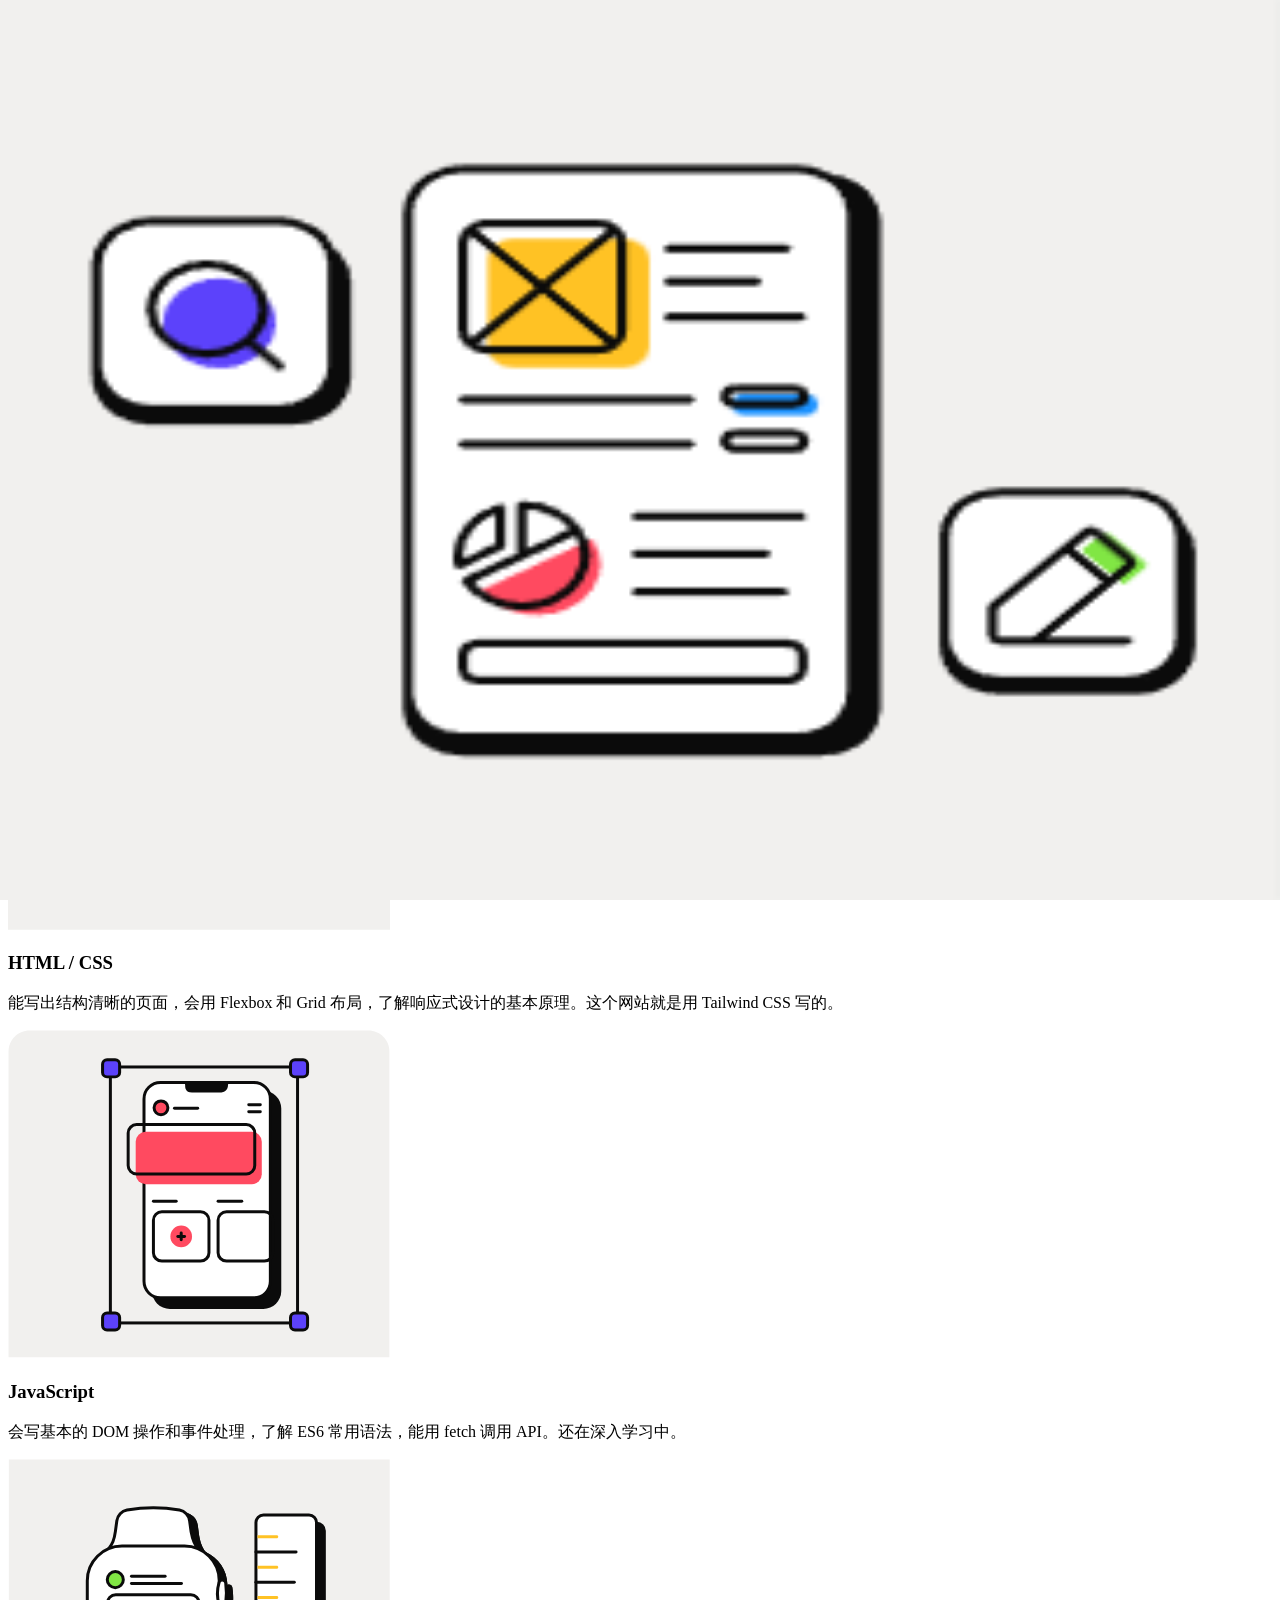
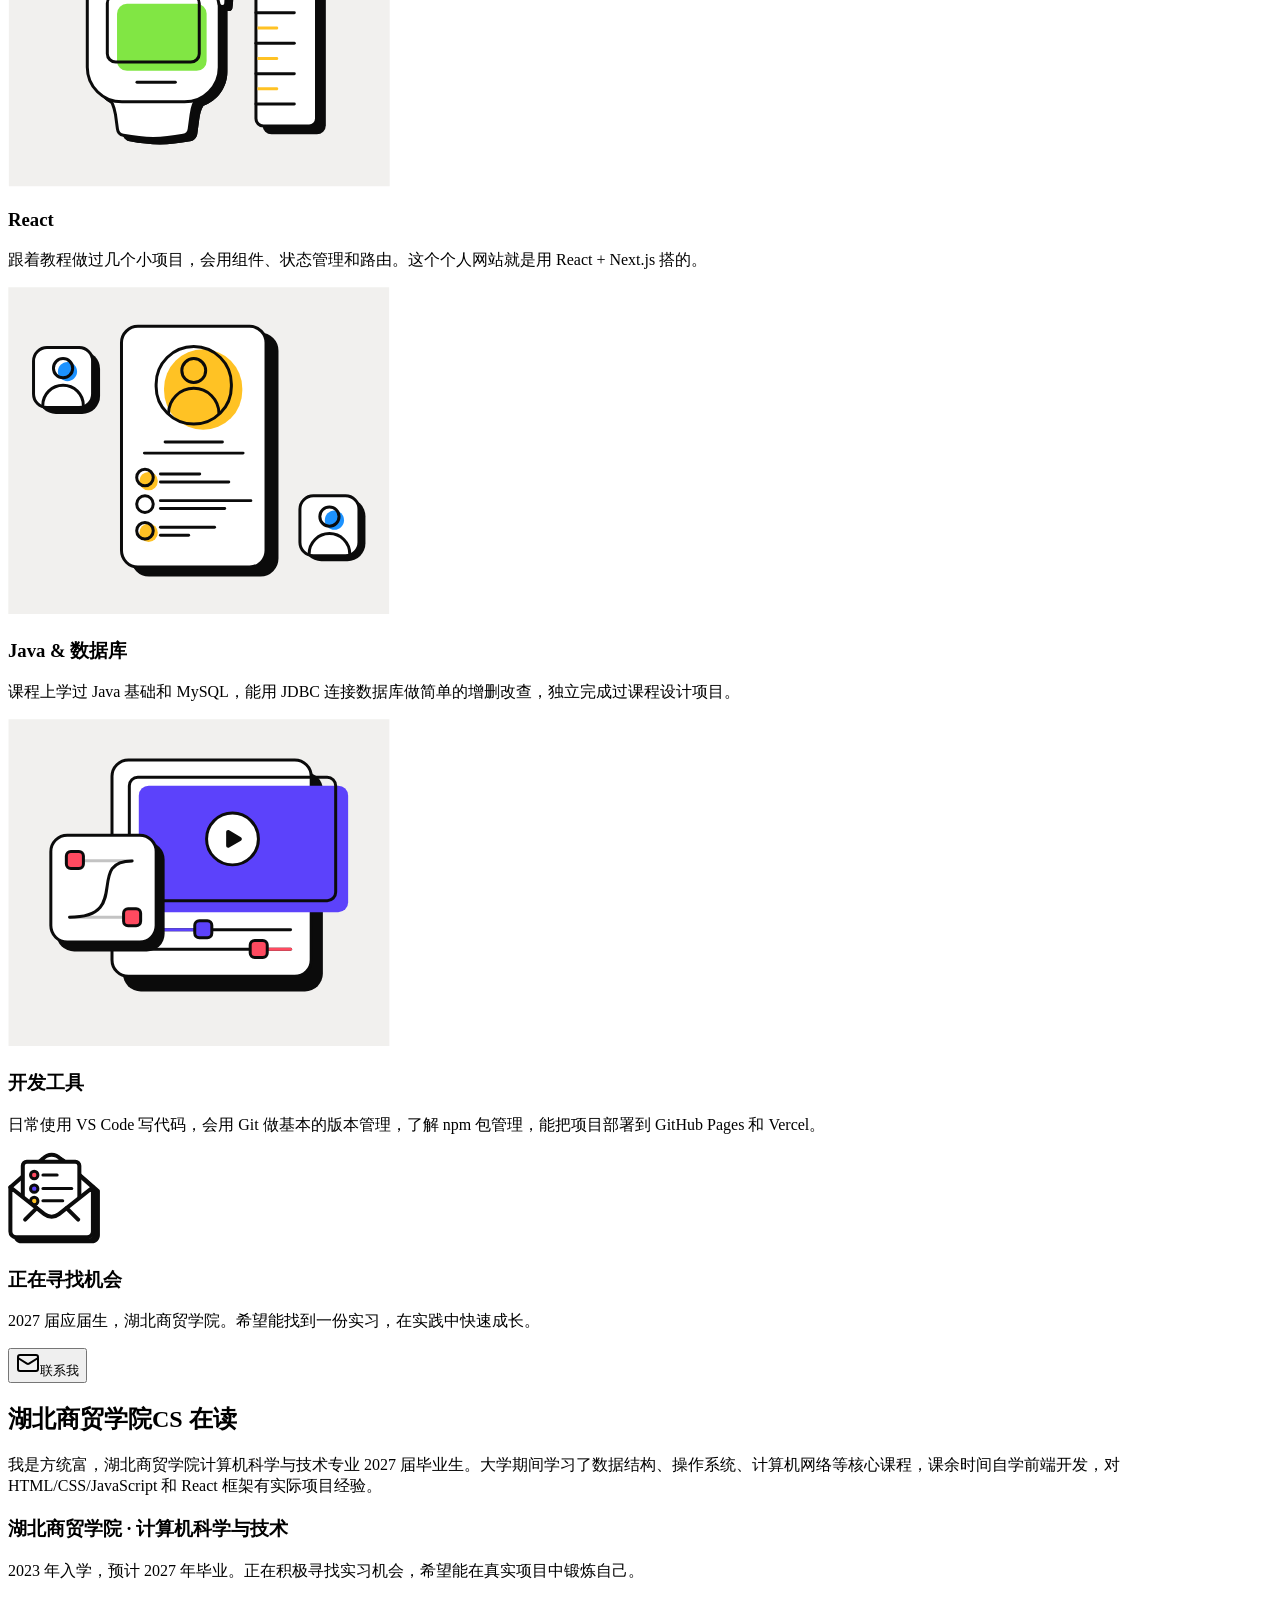
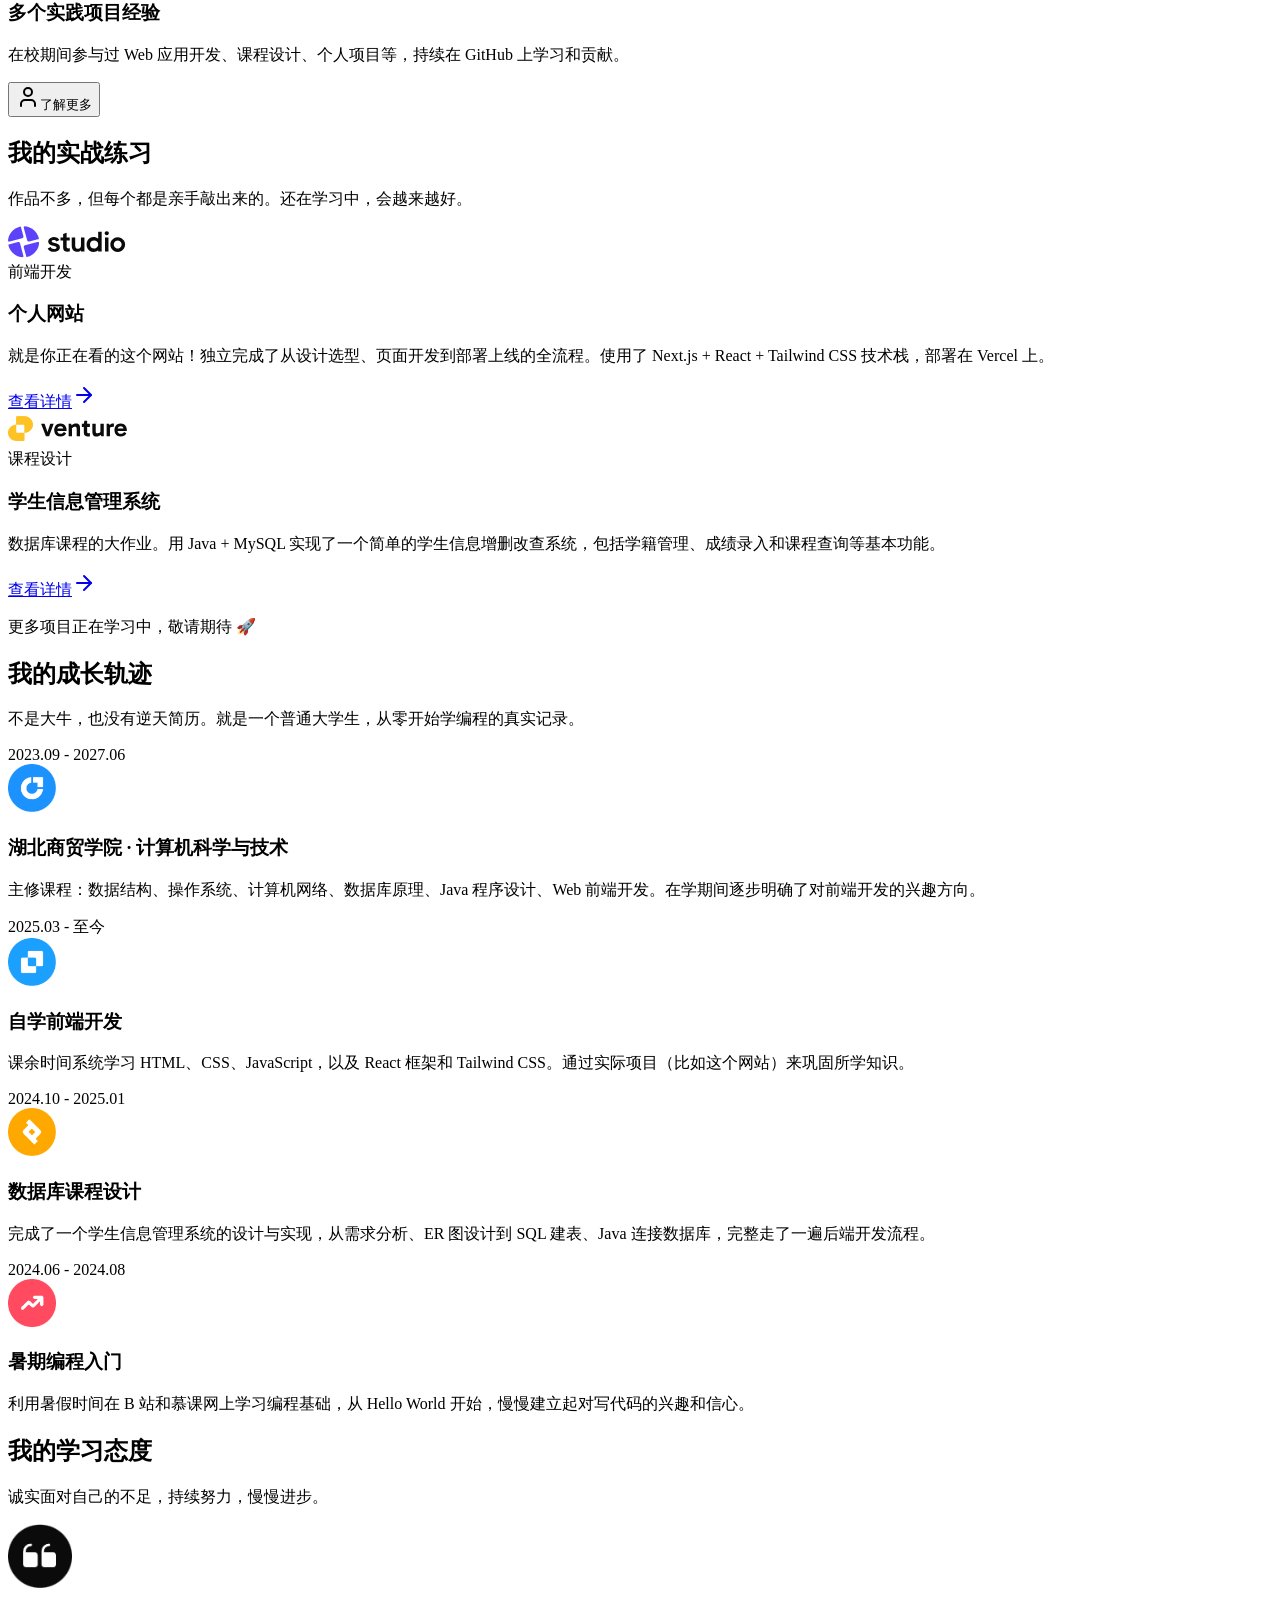
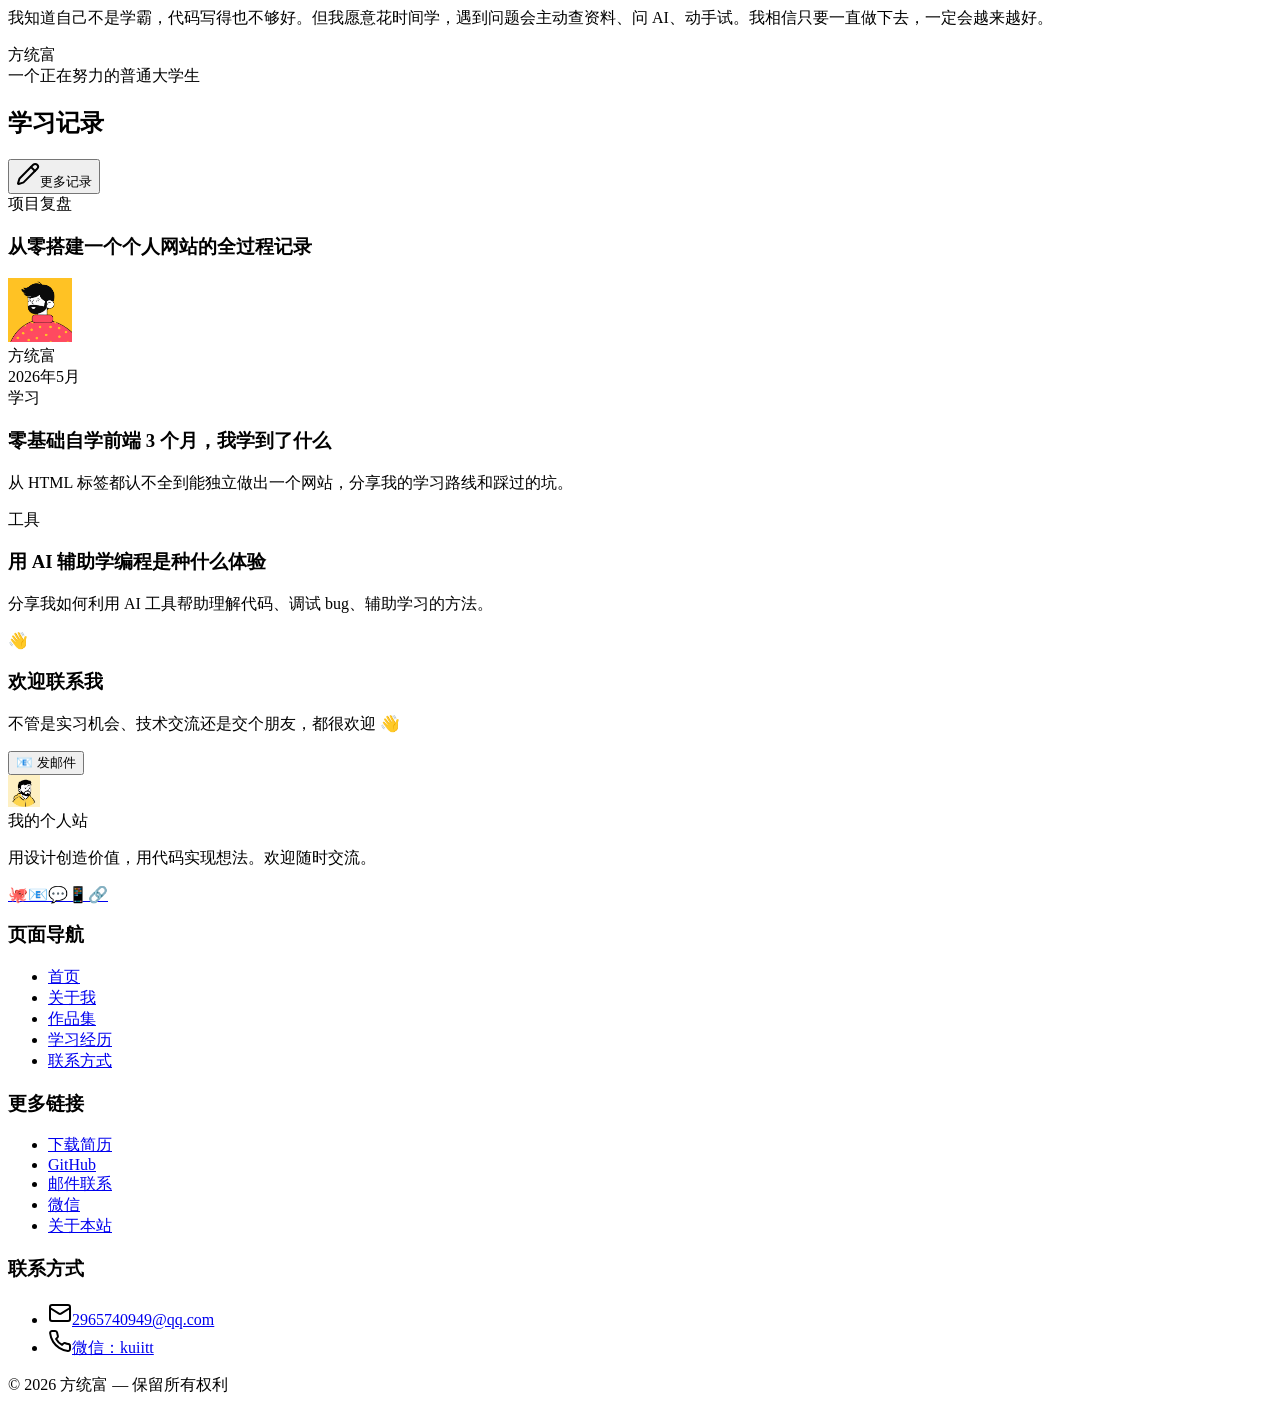
==== commit 7e2f3cde: "✅ 修复CSS路径-basePath" ====
--- a/index.html
+++ b/index.html
@@ -1 +1 @@
-<!DOCTYPE html><!--z584MCzK6i_viaKcEqJnB--><html lang="zh-CN"><head><meta charSet="utf-8"/><meta name="viewport" content="width=device-width, initial-scale=1"/><link rel="preload" as="image" href="/logos/application.svg"/><link rel="preload" as="image" href="/logos/business.svg"/><link rel="preload" as="image" href="/logos/company.svg"/><link rel="preload" as="image" href="/logos/startup.svg"/><link rel="preload" as="image" href="/logos/venture.svg"/><link rel="preload" as="image" href="/logos/agency.svg"/><link rel="stylesheet" href="/_next/static/css/665b311563c38dbf.css" data-precedence="next"/><link rel="stylesheet" href="/_next/static/css/5b727be223a7e404.css" data-precedence="next"/><link rel="preload" as="script" fetchPriority="low" href="/_next/static/chunks/webpack-e21f005e89d608e2.js"/><script src="/_next/static/chunks/4bd1b696-c023c6e3521b1417.js" async=""></script><script src="/_next/static/chunks/255-293e44824f2ec188.js" async=""></script><script src="/_next/static/chunks/main-app-6dbee0ef0bed55e5.js" async=""></script><script src="/_next/static/chunks/239-3c17a6d641bde0df.js" async=""></script><script src="/_next/static/chunks/app/page-31fa82a2ed739033.js" async=""></script><meta name="baidu-site-verification" content="codeva-69E96aUxxf"/><title>方统富 - 计算机科学与技术专业 | 个人网站</title><meta name="description" content="方统富，计算机科学与技术专业2027届毕业生，来自武汉。热爱前端与后端开发，正在寻找实习与校招机会。"/><meta name="author" content="方统富"/><meta name="keywords" content="方统富,计算机科学与技术,前端开发,后端开发,2027届,应届生,武汉,求职,实习,校招,个人网站"/><meta name="robots" content="index, follow"/><meta property="og:title" content="方统富 - 计算机科学与技术专业 | 个人网站"/><meta property="og:description" content="2027届CS应届生，热爱编程与技术创新，正在寻找实习与校招机会。"/><meta property="og:locale" content="zh_CN"/><meta property="og:type" content="website"/><meta name="twitter:card" content="summary"/><meta name="twitter:title" content="方统富 - 计算机科学与技术专业 | 个人网站"/><meta name="twitter:description" content="2027届CS应届生，热爱编程与技术创新，正在寻找实习与校招机会。"/><script src="/_next/static/chunks/polyfills-42372ed130431b0a.js" noModule=""></script></head><body class="__variable_4d9560 font-sans antialiased overflow-x-hidden"><div hidden=""><!--$--><!--/$--></div><main class="min-h-screen bg-[#FFFFFF]"><div class="container mx-auto px-4 pt-8 pb-4"><nav class="flex items-center justify-between bg-white border-4 border-black rounded-xl px-5 py-3 max-w-2xl mx-auto shadow-[6px_6px_0px_0px_rgba(0,0,0,1)]"><div class="w-10 h-10 bg-black rounded-full flex items-center justify-center flex-shrink-0 text-lg">😎</div><div class="hidden md:flex items-center gap-6 flex-1 justify-center"><a href="#home" class="text-[18px] font-bold leading-[20px] hover:opacity-70 transition-opacity">首页</a><a href="#about" class="text-[18px] font-bold leading-[20px] hover:opacity-70 transition-opacity">关于</a><a href="#portfolio" class="text-[18px] font-bold leading-[20px] hover:opacity-70 transition-opacity">作品</a><a href="#experience" class="text-[18px] font-bold leading-[20px] hover:opacity-70 transition-opacity">经历</a><a href="#contact" class="text-[18px] font-bold leading-[20px] hover:opacity-70 transition-opacity">联系</a></div><a href="#contact"><button data-slot="button" class="inline-flex items-center justify-center gap-2 whitespace-nowrap text-sm font-medium transition-all disabled:pointer-events-none disabled:opacity-50 [&amp;_svg]:pointer-events-none [&amp;_svg:not([class*=&#x27;size-&#x27;])]:size-4 shrink-0 [&amp;_svg]:shrink-0 outline-none focus-visible:border-ring focus-visible:ring-ring/50 focus-visible:ring-[3px] aria-invalid:ring-destructive/20 dark:aria-invalid:ring-destructive/40 aria-invalid:border-destructive py-2 has-[&gt;svg]:px-3 bg-black text-white hover:bg-black/90 rounded-sm px-5 h-12 min-w-[48px] flex-shrink-0"><svg xmlns="http://www.w3.org/2000/svg" width="24" height="24" viewBox="0 0 24 24" fill="none" stroke="currentColor" stroke-width="2.5" stroke-linecap="round" stroke-linejoin="round" class="lucide lucide-mail w-10 h-10"><rect width="20" height="16" x="2" y="4" rx="2"></rect><path d="m22 7-8.97 5.7a1.94 1.94 0 0 1-2.06 0L2 7"></path></svg></button></a></nav></div><section id="home" class="container mx-auto px-4 py-16 md:py-24"><div class="max-w-7xl mx-auto grid md:grid-cols-2 gap-12 items-center"><div class="space-y-6"><h1 class="text-[42px] leading-[50px] md:text-[72px] font-bold md:leading-[85px]">你好！我是<!-- --> <span class="bg-[#FF6B7A] text-white px-3 py-1 inline-block">方统富</span><br/>来自<!-- --> <span class="bg-[#2F81F7] text-white px-3 py-1 inline-block">武汉</span> <!-- -->的湖北商贸学院在读学生</h1><p class="text-[#393939] text-[16px] md:text-[18px] font-medium leading-[28px] md:leading-[30px] max-w-xl">2027 届毕业生，自学前端开发中。会用 HTML/CSS/JS 和 React，正在寻找实习机会，希望能在工作中边做边学。</p><div class="flex flex-col sm:flex-row flex-wrap gap-4 sm:gap-7 pt-4"><a href="#contact"><button data-slot="button" class="inline-flex items-center justify-center gap-2 whitespace-nowrap transition-all disabled:pointer-events-none disabled:opacity-50 [&amp;_svg]:pointer-events-none [&amp;_svg:not([class*=&#x27;size-&#x27;])]:size-4 shrink-0 [&amp;_svg]:shrink-0 outline-none focus-visible:border-ring focus-visible:ring-ring/50 focus-visible:ring-[3px] aria-invalid:ring-destructive/20 dark:aria-invalid:ring-destructive/40 aria-invalid:border-destructive has-[&gt;svg]:px-3 bg-[#0B0B0B] text-white hover:bg-black/90 rounded-lg py-5 px-8 md:py-[22px] md:px-[62px] text-base md:text-lg font-semibold h-auto w-full sm:w-auto sm:min-w-[240px]"><svg xmlns="http://www.w3.org/2000/svg" width="24" height="24" viewBox="0 0 24 24" fill="none" stroke="currentColor" stroke-width="2" stroke-linecap="round" stroke-linejoin="round" class="lucide lucide-mail w-5 h-5"><rect width="20" height="16" x="2" y="4" rx="2"></rect><path d="m22 7-8.97 5.7a1.94 1.94 0 0 1-2.06 0L2 7"></path></svg>联系我</button></a><a href="#portfolio"><button data-slot="button" class="inline-flex items-center justify-center gap-2 whitespace-nowrap transition-all disabled:pointer-events-none disabled:opacity-50 [&amp;_svg]:pointer-events-none [&amp;_svg:not([class*=&#x27;size-&#x27;])]:size-4 shrink-0 [&amp;_svg]:shrink-0 outline-none focus-visible:border-ring focus-visible:ring-ring/50 focus-visible:ring-[3px] aria-invalid:ring-destructive/20 dark:aria-invalid:ring-destructive/40 aria-invalid:border-destructive shadow-xs hover:text-accent-foreground dark:bg-input/30 dark:border-input dark:hover:bg-input/50 has-[&gt;svg]:px-3 bg-white border-[3px] border-black hover:bg-gray-50 rounded-lg py-5 px-8 md:py-[22px] md:px-[62px] text-base md:text-lg font-semibold h-auto w-full sm:w-auto sm:min-w-[240px]"><svg xmlns="http://www.w3.org/2000/svg" width="24" height="24" viewBox="0 0 24 24" fill="none" stroke="currentColor" stroke-width="2" stroke-linecap="round" stroke-linejoin="round" class="lucide lucide-folder-open w-5 h-5"><path d="m6 14 1.5-2.9A2 2 0 0 1 9.24 10H20a2 2 0 0 1 1.94 2.5l-1.54 6a2 2 0 0 1-1.95 1.5H4a2 2 0 0 1-2-2V5a2 2 0 0 1 2-2h3.9a2 2 0 0 1 1.69.9l.81 1.2a2 2 0 0 0 1.67.9H18a2 2 0 0 1 2 2v2"></path></svg>查看项目</button></a></div></div><div class="flex justify-center md:justify-end"><div class="relative w-full max-w-md aspect-square bg-[#FDB927] border-4 border-black rounded-3xl overflow-hidden shadow-[8px_8px_0px_0px_rgba(0,0,0,1)]"><img alt="卡通头像" loading="lazy" decoding="async" data-nimg="fill" class="object-cover" style="position:absolute;height:100%;width:100%;left:0;top:0;right:0;bottom:0;color:transparent" src="/images/design-mode/63407fbdc2d4ac5270385fd4_home-he.png"/></div></div></div></section><div class="overflow-hidden"><div class="relative overflow-hidden bg-black py-16 -rotate-[5deg] mt-32 mb-16 min-w-[120vw] -mx-[10vw] left-0"><div class="flex items-center gap-16 animate-marquee whitespace-nowrap"><img src="/logos/application.svg" alt="application" class="h-12 w-auto"/><img src="/logos/business.svg" alt="business" class="h-12 w-auto"/><img src="/logos/company.svg" alt="company" class="h-12 w-auto"/><img src="/logos/startup.svg" alt="startup" class="h-12 w-auto"/><img src="/logos/venture.svg" alt="venture" class="h-12 w-auto"/><img src="/logos/agency.svg" alt="agency" class="h-12 w-auto"/><img src="/logos/application.svg" alt="application" class="h-12 w-auto"/><img src="/logos/business.svg" alt="business" class="h-12 w-auto"/><img src="/logos/company.svg" alt="company" class="h-12 w-auto"/><img src="/logos/startup.svg" alt="startup" class="h-12 w-auto"/><img src="/logos/venture.svg" alt="venture" class="h-12 w-auto"/><img src="/logos/agency.svg" alt="agency" class="h-12 w-auto"/><img src="/logos/application.svg" alt="application" class="h-12 w-auto"/><img src="/logos/business.svg" alt="business" class="h-12 w-auto"/><img src="/logos/company.svg" alt="company" class="h-12 w-auto"/><img src="/logos/startup.svg" alt="startup" class="h-12 w-auto"/><img src="/logos/venture.svg" alt="venture" class="h-12 w-auto"/><img src="/logos/agency.svg" alt="agency" class="h-12 w-auto"/><img src="/logos/application.svg" alt="application" class="h-12 w-auto"/><img src="/logos/business.svg" alt="business" class="h-12 w-auto"/><img src="/logos/company.svg" alt="company" class="h-12 w-auto"/><img src="/logos/startup.svg" alt="startup" class="h-12 w-auto"/><img src="/logos/venture.svg" alt="venture" class="h-12 w-auto"/><img src="/logos/agency.svg" alt="agency" class="h-12 w-auto"/></div></div></div><section class="bg-white py-16 md:py-24"><div class="container mx-auto px-4"><div class="max-w-7xl mx-auto"><div class="text-center mb-12 md:mb-16"><h2 class="text-4xl md:text-[52px] md:leading-[60px] font-bold mb-4">我正在<span class="bg-[#FF4A60] text-white px-3 py-1 inline-block">学习</span></h2><p class="text-[#393939] text-base md:text-lg font-medium leading-relaxed md:leading-[30px] max-w-2xl mx-auto">以下是我目前在学习的技术，水平有限但一直在进步。</p></div><div class="grid md:grid-cols-2 lg:grid-cols-3 gap-6"><div class="bg-white border-[3px] border-black rounded-[32px] overflow-hidden hover:translate-y-[-4px] hover:shadow-[8px_8px_0px_0px_rgba(0,0,0,1)] transition-all duration-300 min-h-[480px] flex flex-col group"><div class="mb-6 -mx-[3px] -mt-[3px] overflow-hidden rounded-t-[29px]"><img alt="HTML / CSS" loading="lazy" width="382" height="328" decoding="async" data-nimg="1" class="w-full h-auto rounded-t-[29px] group-hover:scale-110 transition-transform duration-500 ease-out" style="color:transparent" src="/images/web-design.svg"/></div><div class="px-8 pb-8 flex-1 flex flex-col"><h3 class="text-[28px] leading-[40px] font-bold mb-3 text-[#0B0B0B]">HTML / CSS</h3><p class="text-[18px] leading-[30px] font-medium text-[#393939]">能写出结构清晰的页面，会用 Flexbox 和 Grid 布局，了解响应式设计的基本原理。这个网站就是用 Tailwind CSS 写的。</p></div></div><div class="bg-white border-[3px] border-black rounded-[32px] overflow-hidden hover:translate-y-[-4px] hover:shadow-[8px_8px_0px_0px_rgba(0,0,0,1)] transition-all duration-300 min-h-[480px] flex flex-col group"><div class="mb-6 -mx-[3px] -mt-[3px] overflow-hidden rounded-t-[29px]"><img alt="JavaScript" loading="lazy" width="382" height="328" decoding="async" data-nimg="1" class="w-full h-auto rounded-t-[29px] group-hover:scale-110 transition-transform duration-500 ease-out" style="color:transparent" src="/images/ui-ux-design.svg"/></div><div class="px-8 pb-8 flex-1 flex flex-col"><h3 class="text-[28px] leading-[40px] font-bold mb-3 text-[#0B0B0B]">JavaScript</h3><p class="text-[18px] leading-[30px] font-medium text-[#393939]">会写基本的 DOM 操作和事件处理，了解 ES6 常用语法，能用 fetch 调用 API。还在深入学习中。</p></div></div><div class="bg-white border-[3px] border-black rounded-[32px] overflow-hidden hover:translate-y-[-4px] hover:shadow-[8px_8px_0px_0px_rgba(0,0,0,1)] transition-all duration-300 min-h-[480px] flex flex-col group"><div class="mb-6 -mx-[3px] -mt-[3px] overflow-hidden rounded-t-[29px]"><img alt="React" loading="lazy" width="382" height="328" decoding="async" data-nimg="1" class="w-full h-auto rounded-t-[29px] group-hover:scale-110 transition-transform duration-500 ease-out" style="color:transparent" src="/images/product-design.svg"/></div><div class="px-8 pb-8 flex-1 flex flex-col"><h3 class="text-[28px] leading-[40px] font-bold mb-3 text-[#0B0B0B]">React</h3><p class="text-[18px] leading-[30px] font-medium text-[#393939]">跟着教程做过几个小项目，会用组件、状态管理和路由。这个个人网站就是用 React + Next.js 搭的。</p></div></div><div class="bg-white border-[3px] border-black rounded-[32px] overflow-hidden hover:translate-y-[-4px] hover:shadow-[8px_8px_0px_0px_rgba(0,0,0,1)] transition-all duration-300 min-h-[480px] flex flex-col group"><div class="mb-6 -mx-[3px] -mt-[3px] overflow-hidden rounded-t-[29px]"><img alt="Java &amp; 数据库" loading="lazy" width="382" height="328" decoding="async" data-nimg="1" class="w-full h-auto rounded-t-[29px] group-hover:scale-110 transition-transform duration-500 ease-out" style="color:transparent" src="/images/user-research.svg"/></div><div class="px-8 pb-8 flex-1 flex flex-col"><h3 class="text-[28px] leading-[40px] font-bold mb-3 text-[#0B0B0B]">Java &amp; 数据库</h3><p class="text-[18px] leading-[30px] font-medium text-[#393939]">课程上学过 Java 基础和 MySQL，能用 JDBC 连接数据库做简单的增删改查，独立完成过课程设计项目。</p></div></div><div class="bg-white border-[3px] border-black rounded-[32px] overflow-hidden hover:translate-y-[-4px] hover:shadow-[8px_8px_0px_0px_rgba(0,0,0,1)] transition-all duration-300 min-h-[480px] flex flex-col group"><div class="mb-6 -mx-[3px] -mt-[3px] overflow-hidden rounded-t-[29px]"><img alt="开发工具" loading="lazy" width="382" height="328" decoding="async" data-nimg="1" class="w-full h-auto rounded-t-[29px] group-hover:scale-110 transition-transform duration-500 ease-out" style="color:transparent" src="/images/motion-graphics.svg"/></div><div class="px-8 pb-8 flex-1 flex flex-col"><h3 class="text-[28px] leading-[40px] font-bold mb-3 text-[#0B0B0B]">开发工具</h3><p class="text-[18px] leading-[30px] font-medium text-[#393939]">日常使用 VS Code 写代码，会用 Git 做基本的版本管理，了解 npm 包管理，能把项目部署到 GitHub Pages 和 Vercel。</p></div></div><div class="bg-[#FFC224] border-[3px] border-black rounded-[32px] p-8 md:p-12 flex flex-col items-center justify-center text-center hover:translate-y-[-4px] transition-transform min-h-[480px] relative shadow-[8px_8px_0px_0px_rgba(0,0,0,1)]"><div class="mb-8"><img alt="联系我" loading="lazy" width="92" height="92" decoding="async" data-nimg="1" class="w-[92px] h-[92px]" style="color:transparent" src="/images/get-in-touch.svg"/></div><h3 class="text-[28px] leading-[40px] font-bold mb-4 text-[#0B0B0B]">正在寻找机会</h3><p class="text-[18px] leading-[30px] font-medium text-[#393939] mb-8">2027 届应届生，湖北商贸学院。希望能找到一份实习，在实践中快速成长。</p><a href="#contact"><button data-slot="button" class="inline-flex items-center justify-center gap-2 whitespace-nowrap transition-all disabled:pointer-events-none disabled:opacity-50 [&amp;_svg]:pointer-events-none [&amp;_svg:not([class*=&#x27;size-&#x27;])]:size-4 shrink-0 [&amp;_svg]:shrink-0 outline-none focus-visible:border-ring focus-visible:ring-ring/50 focus-visible:ring-[3px] aria-invalid:ring-destructive/20 dark:aria-invalid:ring-destructive/40 aria-invalid:border-destructive has-[&gt;svg]:px-3 bg-black text-white hover:bg-black/90 rounded-[16px] px-12 py-6 font-medium text-[18px] w-full max-w-[340px] h-[64px]"><svg xmlns="http://www.w3.org/2000/svg" width="24" height="24" viewBox="0 0 24 24" fill="none" stroke="currentColor" stroke-width="2" stroke-linecap="round" stroke-linejoin="round" class="lucide lucide-mail w-5 h-5 mr-2"><rect width="20" height="16" x="2" y="4" rx="2"></rect><path d="m22 7-8.97 5.7a1.94 1.94 0 0 1-2.06 0L2 7"></path></svg>联系我</button></a></div></div></div></div></section><section class="container mx-auto px-4 py-16 md:py-32" id="about"><div class="max-w-7xl mx-auto grid md:grid-cols-2 gap-12 md:gap-16 items-center"><div class="flex justify-center"><div class="relative w-full max-w-lg aspect-square border-[4px] border-black rounded-full overflow-hidden bg-[#FF6B6B] shadow-[-8px_8px_0px_0px_rgba(0,0,0,1)]"><img alt="关于我" loading="lazy" decoding="async" data-nimg="fill" class="object-cover" style="position:absolute;height:100%;width:100%;left:0;top:0;right:0;bottom:0;color:transparent" src="/images/about-me.svg"/></div></div><div class="space-y-6 md:space-y-8"><div><h2 class="text-3xl md:text-4xl lg:text-5xl font-bold mb-4">湖北商贸学院<span class="bg-[#2F81F7] text-white px-3 py-1 inline-block">CS 在读</span></h2><p class="text-gray-600 text-base md:text-lg leading-relaxed">我是方统富，湖北商贸学院计算机科学与技术专业 2027 届毕业生。大学期间学习了数据结构、操作系统、计算机网络等核心课程，课余时间自学前端开发，对 HTML/CSS/JavaScript 和 React 框架有实际项目经验。</p></div><div class="space-y-6"><div class="flex gap-4 items-start"><div class="w-5 h-5 bg-[#6366F1] border-2 border-black rounded-[5px] flex-shrink-0 mt-1"></div><div><h3 class="text-lg md:text-xl font-bold mb-2">湖北商贸学院 · 计算机科学与技术</h3><p class="text-gray-600 text-sm md:text-base">2023 年入学，预计 2027 年毕业。正在积极寻找实习机会，希望能在真实项目中锻炼自己。</p></div></div><div class="flex gap-4 items-start"><div class="w-5 h-5 bg-[#FF6B7A] border-2 border-black rounded-[5px] flex-shrink-0 mt-1"></div><div><h3 class="text-lg md:text-xl font-bold mb-2">多个实践项目经验</h3><p class="text-gray-600 text-sm md:text-base">在校期间参与过 Web 应用开发、课程设计、个人项目等，持续在 GitHub 上学习和贡献。</p></div></div></div><button data-slot="button" class="inline-flex items-center justify-center gap-2 whitespace-nowrap transition-all disabled:pointer-events-none disabled:opacity-50 [&amp;_svg]:pointer-events-none [&amp;_svg:not([class*=&#x27;size-&#x27;])]:size-4 shrink-0 [&amp;_svg]:shrink-0 outline-none focus-visible:border-ring focus-visible:ring-ring/50 focus-visible:ring-[3px] aria-invalid:ring-destructive/20 dark:aria-invalid:ring-destructive/40 aria-invalid:border-destructive has-[&gt;svg]:px-3 bg-[#0B0B0B] text-white hover:bg-black/90 rounded-lg py-5 px-8 md:py-[22px] md:px-[62px] text-base md:text-lg font-semibold h-auto w-full sm:w-auto sm:min-w-[240px]"><svg xmlns="http://www.w3.org/2000/svg" width="24" height="24" viewBox="0 0 24 24" fill="none" stroke="currentColor" stroke-width="2" stroke-linecap="round" stroke-linejoin="round" class="lucide lucide-user w-5 h-5"><path d="M19 21v-2a4 4 0 0 0-4-4H9a4 4 0 0 0-4 4v2"></path><circle cx="12" cy="7" r="4"></circle></svg>了解更多</button></div></div></section><section class="container mx-auto px-4 py-16 md:py-24" id="portfolio"><div class="max-w-7xl mx-auto"><div class="text-center mb-12"><h2 class="text-3xl md:text-4xl lg:text-5xl font-bold mb-4">我的<span class="bg-[#FFC224] text-black px-3 py-1 inline-block">实战练习</span></h2><p class="text-gray-600 text-base md:text-lg max-w-2xl mx-auto">作品不多，但每个都是亲手敲出来的。还在学习中，会越来越好。</p></div><div class="space-y-8 mb-12"><div class="group grid md:grid-cols-2 bg-white border-[3px] border-black rounded-[32px] overflow-hidden hover:shadow-[8px_8px_0px_0px_rgba(0,0,0,1)] transition-all"><div class="p-6 md:p-12 flex flex-col justify-center bg-white"><div class="flex items-center gap-3 mb-6"><img alt="个人网站 logo" loading="lazy" width="120" height="32" decoding="async" data-nimg="1" class="h-6 md:h-8 w-auto" style="color:transparent" src="/images/studio-logo.svg"/></div><span class="inline-block bg-black text-white text-xs font-semibold px-4 py-1.5 rounded-full mb-6 w-fit">前端开发</span><h3 class="text-xl md:text-[28px] font-bold mb-4 leading-tight md:leading-[40px] text-[#0B0B0B]">个人网站</h3><p class="text-base md:text-[18px] text-[#393939] mb-8 leading-relaxed md:leading-[30px] font-medium">就是你正在看的这个网站！独立完成了从设计选型、页面开发到部署上线的全流程。使用了 Next.js + React + Tailwind CSS 技术栈，部署在 Vercel 上。</p><a href="#" class="flex items-center gap-2 font-semibold text-[#0B0B0B] hover:gap-3 transition-all text-sm md:text-base">查看详情<svg xmlns="http://www.w3.org/2000/svg" width="24" height="24" viewBox="0 0 24 24" fill="none" stroke="currentColor" stroke-width="2" stroke-linecap="round" stroke-linejoin="round" class="lucide lucide-arrow-right w-4 h-4"><path d="M5 12h14"></path><path d="m12 5 7 7-7 7"></path></svg></a></div><div class="bg-[#6366F1] relative overflow-hidden min-h-[250px] md:min-h-[500px]"><img alt="个人网站" loading="lazy" decoding="async" data-nimg="fill" class="object-cover transition-transform duration-500 ease-out group-hover:scale-110" style="position:absolute;height:100%;width:100%;left:0;top:0;right:0;bottom:0;color:transparent" src="/images/studio-workspace.svg"/></div></div><div class="group grid md:grid-cols-2 bg-white border-[3px] border-black rounded-[32px] overflow-hidden hover:shadow-[8px_8px_0px_0px_rgba(0,0,0,1)] transition-all"><div class="p-6 md:p-12 flex flex-col justify-center bg-white"><div class="flex items-center gap-3 mb-6"><img alt="学生信息管理系统 logo" loading="lazy" width="120" height="32" decoding="async" data-nimg="1" class="h-6 md:h-8 w-auto" style="color:transparent" src="/images/venture-logo.svg"/></div><span class="inline-block bg-black text-white text-xs font-semibold px-4 py-1.5 rounded-full mb-6 w-fit">课程设计</span><h3 class="text-xl md:text-[28px] font-bold mb-4 leading-tight md:leading-[40px] text-[#0B0B0B]">学生信息管理系统</h3><p class="text-base md:text-[18px] text-[#393939] mb-8 leading-relaxed md:leading-[30px] font-medium">数据库课程的大作业。用 Java + MySQL 实现了一个简单的学生信息增删改查系统，包括学籍管理、成绩录入和课程查询等基本功能。</p><a href="#" class="flex items-center gap-2 font-semibold text-[#0B0B0B] hover:gap-3 transition-all text-sm md:text-base">查看详情<svg xmlns="http://www.w3.org/2000/svg" width="24" height="24" viewBox="0 0 24 24" fill="none" stroke="currentColor" stroke-width="2" stroke-linecap="round" stroke-linejoin="round" class="lucide lucide-arrow-right w-4 h-4"><path d="M5 12h14"></path><path d="m12 5 7 7-7 7"></path></svg></a></div><div class="bg-[#2F81F7] relative overflow-hidden min-h-[250px] md:min-h-[500px]"><img alt="学生信息管理系统" loading="lazy" decoding="async" data-nimg="fill" class="object-cover transition-transform duration-500 ease-out group-hover:scale-110" style="position:absolute;height:100%;width:100%;left:0;top:0;right:0;bottom:0;color:transparent" src="/images/venture-workspace.svg"/></div></div></div><div class="flex justify-center"><p class="text-gray-400 text-sm">更多项目正在学习中，敬请期待 🚀</p></div></div></section><section class="bg-black py-16 md:py-24" id="experience"><div class="container mx-auto px-4"><div class="max-w-7xl mx-auto grid md:grid-cols-2 gap-12 items-start"><div class="text-white pt-0 md:pt-12 md:sticky md:top-12 self-start"><h2 class="text-3xl md:text-4xl lg:text-6xl font-bold mb-6 md:mb-8 leading-[1.3]">我的<span class="bg-[#6366F1] text-white px-3 py-1 inline-block">成长轨迹</span></h2><p class="text-gray-400 mb-8 md:mb-10 leading-relaxed text-base md:text-lg">不是大牛，也没有逆天简历。就是一个普通大学生，从零开始学编程的真实记录。</p></div><div class="space-y-6"><div class="bg-white border-4 border-black rounded-3xl min-h-[220px] md:min-h-[240px]"><div class="flex items-center justify-between mb-4 md:mb-6 pt-6 md:pt-8 px-6 md:px-8"><div class="text-base md:text-[22px] leading-tight md:leading-[34px] font-bold text-[#0B0B0B]">2023.09 - 2027.06</div><div class="rounded-full border-2 border-black shadow-[4px_4px_0px_0px_rgba(0,0,0,1)]"><img alt="湖北商贸学院 · 计算机科学与技术" loading="lazy" width="48" height="48" decoding="async" data-nimg="1" class="w-10 h-10 md:w-12 md:h-12 flex-shrink-0 rounded-full" style="color:transparent" src="/images/agency.png"/></div></div><div class="border-t-[3px] border-black mb-4 md:mb-6"></div><div class="px-6 md:px-8 pb-6 md:pb-8"><h3 class="text-xl md:text-[28px] leading-tight md:leading-[40px] font-bold text-[#0B0B0B] mb-2 md:mb-3">湖北商贸学院 · 计算机科学与技术</h3><p class="text-[#393939] text-base md:text-[20px] leading-relaxed md:leading-[32px]">主修课程：数据结构、操作系统、计算机网络、数据库原理、Java 程序设计、Web 前端开发。在学期间逐步明确了对前端开发的兴趣方向。</p></div></div><div class="bg-white border-4 border-black rounded-3xl min-h-[220px] md:min-h-[240px]"><div class="flex items-center justify-between mb-4 md:mb-6 pt-6 md:pt-8 px-6 md:px-8"><div class="text-base md:text-[22px] leading-tight md:leading-[34px] font-bold text-[#0B0B0B]">2025.03 - 至今</div><div class="rounded-full border-2 border-black shadow-[4px_4px_0px_0px_rgba(0,0,0,1)]"><img alt="自学前端开发" loading="lazy" width="48" height="48" decoding="async" data-nimg="1" class="w-10 h-10 md:w-12 md:h-12 flex-shrink-0 rounded-full" style="color:transparent" src="/images/company.png"/></div></div><div class="border-t-[3px] border-black mb-4 md:mb-6"></div><div class="px-6 md:px-8 pb-6 md:pb-8"><h3 class="text-xl md:text-[28px] leading-tight md:leading-[40px] font-bold text-[#0B0B0B] mb-2 md:mb-3">自学前端开发</h3><p class="text-[#393939] text-base md:text-[20px] leading-relaxed md:leading-[32px]">课余时间系统学习 HTML、CSS、JavaScript，以及 React 框架和 Tailwind CSS。通过实际项目（比如这个网站）来巩固所学知识。</p></div></div><div class="bg-white border-4 border-black rounded-3xl min-h-[220px] md:min-h-[240px]"><div class="flex items-center justify-between mb-4 md:mb-6 pt-6 md:pt-8 px-6 md:px-8"><div class="text-base md:text-[22px] leading-tight md:leading-[34px] font-bold text-[#0B0B0B]">2024.10 - 2025.01</div><div class="rounded-full border-2 border-black shadow-[4px_4px_0px_0px_rgba(0,0,0,1)]"><img alt="数据库课程设计" loading="lazy" width="48" height="48" decoding="async" data-nimg="1" class="w-10 h-10 md:w-12 md:h-12 flex-shrink-0 rounded-full" style="color:transparent" src="/images/busines.png"/></div></div><div class="border-t-[3px] border-black mb-4 md:mb-6"></div><div class="px-6 md:px-8 pb-6 md:pb-8"><h3 class="text-xl md:text-[28px] leading-tight md:leading-[40px] font-bold text-[#0B0B0B] mb-2 md:mb-3">数据库课程设计</h3><p class="text-[#393939] text-base md:text-[20px] leading-relaxed md:leading-[32px]">完成了一个学生信息管理系统的设计与实现，从需求分析、ER 图设计到 SQL 建表、Java 连接数据库，完整走了一遍后端开发流程。</p></div></div><div class="bg-white border-4 border-black rounded-3xl min-h-[220px] md:min-h-[240px]"><div class="flex items-center justify-between mb-4 md:mb-6 pt-6 md:pt-8 px-6 md:px-8"><div class="text-base md:text-[22px] leading-tight md:leading-[34px] font-bold text-[#0B0B0B]">2024.06 - 2024.08</div><div class="rounded-full border-2 border-black shadow-[4px_4px_0px_0px_rgba(0,0,0,1)]"><img alt="暑期编程入门" loading="lazy" width="48" height="48" decoding="async" data-nimg="1" class="w-10 h-10 md:w-12 md:h-12 flex-shrink-0 rounded-full" style="color:transparent" src="/images/startup.png"/></div></div><div class="border-t-[3px] border-black mb-4 md:mb-6"></div><div class="px-6 md:px-8 pb-6 md:pb-8"><h3 class="text-xl md:text-[28px] leading-tight md:leading-[40px] font-bold text-[#0B0B0B] mb-2 md:mb-3">暑期编程入门</h3><p class="text-[#393939] text-base md:text-[20px] leading-relaxed md:leading-[32px]">利用暑假时间在 B 站和慕课网上学习编程基础，从 Hello World 开始，慢慢建立起对写代码的兴趣和信心。</p></div></div></div></div></div></section><section class="container mx-auto px-4 py-16 md:py-24"><div class="max-w-7xl mx-auto"><div class="text-center mb-12 pt-4 md:pt-12"><h2 class="text-3xl md:text-4xl lg:text-5xl font-bold mb-4 leading-[1.3]">我的<span class="bg-[#2F81F7] text-white px-3 py-1 inline-block">学习态度</span></h2><p class="text-gray-600 text-base md:text-lg max-w-2xl mx-auto pb-8">诚实面对自己的不足，持续努力，慢慢进步。</p></div><div class="relative max-w-5xl mx-auto"><div class="relative"><div class="bg-white border-4 border-black rounded-3xl py-8 md:py-14 px-6 md:px-8 md:pr-72 lg:pr-72"><div class="absolute -top-6 md:-top-8 left-6 md:left-8 w-12 h-12 md:w-16 md:h-16"><img alt="引号" loading="lazy" width="64" height="64" decoding="async" data-nimg="1" class="w-full h-full" style="color:transparent" src="/images/633b1c81e34cfb82b85454eb-quote-s.png"/></div><div class="md:max-w-[65%]"><p class="text-sm md:text-base lg:text-lg mb-6 leading-relaxed">我知道自己不是学霸，代码写得也不够好。但我愿意花时间学，遇到问题会主动查资料、问 AI、动手试。我相信只要一直做下去，一定会越来越好。</p><div><div class="font-bold text-base md:text-lg">方统富</div><div class="text-gray-600 text-sm md:text-base">一个正在努力的普通大学生</div></div></div></div><div class="absolute -right-20 top-1/2 -translate-y-1/2 w-[440px] h-[440px] rounded-full overflow-hidden hidden lg:block"><img alt="照片" loading="lazy" decoding="async" data-nimg="fill" class="object-cover" style="position:absolute;height:100%;width:100%;left:0;top:0;right:0;bottom:0;color:transparent" src="/images/633b277fc2e3697bb14c6a4f-frances.png"/></div></div></div></div></section><section class="container mx-auto px-4 py-16 md:py-24"><div class="max-w-7xl mx-auto"><div class="flex flex-col sm:flex-row items-start sm:items-center justify-between gap-4 mb-12"><h2 class="text-3xl md:text-4xl lg:text-5xl font-bold">学习记录</h2><button data-slot="button" class="inline-flex items-center justify-center gap-2 whitespace-nowrap transition-all disabled:pointer-events-none disabled:opacity-50 [&amp;_svg]:pointer-events-none [&amp;_svg:not([class*=&#x27;size-&#x27;])]:size-4 shrink-0 [&amp;_svg]:shrink-0 outline-none focus-visible:border-ring focus-visible:ring-ring/50 focus-visible:ring-[3px] aria-invalid:ring-destructive/20 dark:aria-invalid:ring-destructive/40 aria-invalid:border-destructive shadow-xs hover:text-accent-foreground dark:bg-input/30 dark:border-input dark:hover:bg-input/50 h-9 has-[&gt;svg]:px-3 border-[3px] border-black rounded-xl px-4 md:px-6 py-4 md:py-6 hover:bg-gray-50 bg-white font-semibold text-sm md:text-base w-full sm:w-auto"><svg xmlns="http://www.w3.org/2000/svg" width="24" height="24" viewBox="0 0 24 24" fill="none" stroke="currentColor" stroke-width="2" stroke-linecap="round" stroke-linejoin="round" class="lucide lucide-pencil w-4 h-4 mr-2"><path d="M21.174 6.812a1 1 0 0 0-3.986-3.987L3.842 16.174a2 2 0 0 0-.5.83l-1.321 4.352a.5.5 0 0 0 .623.622l4.353-1.32a2 2 0 0 0 .83-.497z"></path><path d="m15 5 4 4"></path></svg>更多记录</button></div><div class="grid md:grid-cols-[0.9fr_1.1fr] gap-6 mb-16"><div class="group bg-white border-[3px] border-black rounded-3xl overflow-hidden hover:shadow-[8px_8px_0px_0px_rgba(0,0,0,1)] transition-all duration-300"><div class="bg-[#EDEDED] relative min-h-[220px] md:min-h-[320px] m-3 md:m-4 rounded-2xl overflow-hidden"><span class="absolute top-3 right-3 md:top-4 md:right-4 inline-block bg-black text-white text-xs md:text-sm font-semibold px-3 py-1.5 md:px-4 md:py-2 rounded-lg z-10">项目复盘</span><img alt="项目插画" loading="lazy" decoding="async" data-nimg="fill" class="object-cover rounded-2xl transition-transform duration-500 ease-out group-hover:scale-110" style="position:absolute;height:100%;width:100%;left:0;top:0;right:0;bottom:0;color:transparent" src="/images/article-design-tools.png"/></div><div class="p-6 md:p-8"><h3 class="text-xl md:text-2xl font-bold mb-4 md:mb-6">从零搭建一个个人网站的全过程记录</h3><div class="flex items-center gap-3 md:gap-4"><div class="w-12 h-12 md:w-16 md:h-16 bg-[#FDB927] border-2 border-black rounded-full overflow-hidden flex-shrink-0"><img alt="方统富" loading="lazy" width="64" height="64" decoding="async" data-nimg="1" class="object-cover" style="color:transparent" src="/images/design-mode/63407fbdc2d4ac5270385fd4_home-he.png"/></div><div><div class="font-bold text-base md:text-lg text-[#0B0B0B]">方统富</div><div class="text-sm md:text-base text-gray-600">2026年5月</div></div></div></div></div><div class="space-y-6 md:space-y-8"><div class="group bg-white border-[3px] border-black rounded-3xl overflow-hidden hover:shadow-[8px_8px_0px_0px_rgba(0,0,0,1)] transition-all duration-300"><div class="flex flex-col sm:flex-row"><div class="bg-[#EDEDED] min-w-full sm:min-w-[200px] md:min-w-[280px] min-h-[180px] sm:min-h-[200px] relative m-0 sm:m-3 md:m-4 rounded-none sm:rounded-2xl overflow-hidden flex-shrink-0"><span class="absolute top-3 right-3 md:top-4 md:right-4 inline-block bg-black text-white text-xs font-semibold px-3 py-1.5 rounded-lg z-10">学习</span><img alt="学习插画" loading="lazy" decoding="async" data-nimg="fill" class="object-cover sm:object-contain p-0 sm:p-3 md:p-4 rounded-none sm:rounded-2xl transition-transform duration-500 ease-out group-hover:scale-110" style="position:absolute;height:100%;width:100%;left:0;top:0;right:0;bottom:0;color:transparent" src="/images/article-font-sizes.png"/></div><div class="p-6 md:p-10 flex flex-col justify-center"><h3 class="text-lg md:text-2xl font-bold mb-3 md:mb-4">零基础自学前端 3 个月，我学到了什么</h3><p class="text-gray-600 text-sm md:text-lg leading-relaxed">从 HTML 标签都认不全到能独立做出一个网站，分享我的学习路线和踩过的坑。</p></div></div></div><div class="group bg-white border-[3px] border-black rounded-3xl overflow-hidden hover:shadow-[8px_8px_0px_0px_rgba(0,0,0,1)] transition-all duration-300"><div class="flex flex-col sm:flex-row"><div class="bg-[#EDEDED] min-w-full sm:min-w-[200px] md:min-w-[280px] min-h-[180px] sm:min-h-[200px] relative m-0 sm:m-3 md:m-4 rounded-none sm:rounded-2xl overflow-hidden flex-shrink-0"><span class="absolute top-3 right-3 md:top-4 md:right-4 inline-block bg-black text-white text-xs font-semibold px-3 py-1.5 rounded-lg z-10">工具</span><img alt="工具插画" loading="lazy" decoding="async" data-nimg="fill" class="object-cover sm:object-contain p-0 sm:p-3 md:p-4 rounded-none sm:rounded-2xl transition-transform duration-500 ease-out group-hover:scale-110" style="position:absolute;height:100%;width:100%;left:0;top:0;right:0;bottom:0;color:transparent" src="/images/article-exercises.png"/></div><div class="p-6 md:p-10 flex flex-col justify-center"><h3 class="text-lg md:text-2xl font-bold mb-3 md:mb-4">用 AI 辅助学编程是种什么体验</h3><p class="text-gray-600 text-sm md:text-lg leading-relaxed">分享我如何利用 AI 工具帮助理解代码、调试 bug、辅助学习的方法。</p></div></div></div></div></div></div></section><footer class="bg-black text-white py-12 md:py-16" id="contact"><div class="container mx-auto px-4"><div class="max-w-7xl mx-auto"><div class="mb-12 md:mb-16 relative"><div class="flex flex-col md:flex-row items-center gap-4 md:gap-6"><div class="w-24 h-24 md:w-36 md:h-36 rounded-full flex items-center justify-center flex-shrink-0 relative overflow-hidden bg-[#FFC224] text-5xl border-4 border-white">👋</div><div class="w-full flex-1 bg-white border-4 border-black rounded-3xl py-6 px-6 md:py-8 md:px-10 flex flex-col md:flex-row items-center gap-4 md:gap-6"><div class="flex-1 text-center md:text-left"><h3 class="text-xl md:text-2xl font-bold text-black mb-2">欢迎联系我</h3><p class="text-gray-500 text-sm md:text-base">不管是实习机会、技术交流还是交个朋友，都很欢迎 👋</p></div><div class="flex gap-3"><a href="mailto:2965740949@qq.com"><button data-slot="button" class="inline-flex items-center justify-center gap-2 transition-all disabled:pointer-events-none disabled:opacity-50 [&amp;_svg]:pointer-events-none [&amp;_svg:not([class*=&#x27;size-&#x27;])]:size-4 shrink-0 [&amp;_svg]:shrink-0 outline-none focus-visible:border-ring focus-visible:ring-ring/50 focus-visible:ring-[3px] aria-invalid:ring-destructive/20 dark:aria-invalid:ring-destructive/40 aria-invalid:border-destructive has-[&gt;svg]:px-3 bg-black text-white hover:bg-black/90 rounded-[10px] px-6 md:px-8 py-3 text-sm md:text-base font-semibold whitespace-nowrap h-auto">📧 发邮件</button></a></div></div></div></div><div class="grid grid-cols-1 sm:grid-cols-2 md:grid-cols-4 gap-8 md:gap-12 mb-12"><div><div class="flex items-center gap-2 mb-4"><div class="w-8 h-8 rounded-full overflow-hidden flex-shrink-0"><img alt="Logo" loading="lazy" width="32" height="32" decoding="async" data-nimg="1" class="object-cover" style="color:transparent" src="/images/footer-logo.jpeg"/></div><span class="text-lg md:text-xl font-bold">我的个人站</span></div><p class="text-gray-400 mb-6 text-sm leading-relaxed">用设计创造价值，用代码实现想法。欢迎随时交流。</p><div class="flex gap-3"><a href="https://github.com/slakm99" target="_blank" class="w-10 h-10 bg-[#2F81F7] rounded-full flex items-center justify-center hover:opacity-80 transition-opacity text-lg">🐙</a><a href="mailto:2965740949@qq.com" class="w-10 h-10 bg-[#2F81F7] rounded-full flex items-center justify-center hover:opacity-80 transition-opacity text-lg">📧</a><a href="#" class="w-10 h-10 bg-[#FF6B7A] rounded-full flex items-center justify-center hover:opacity-80 transition-opacity text-lg">💬</a><a href="#" class="w-10 h-10 bg-[#FF6B7A] rounded-full flex items-center justify-center hover:opacity-80 transition-opacity text-lg">📱</a><a href="#" class="w-10 h-10 bg-[#FF6B7A] rounded-full flex items-center justify-center hover:opacity-80 transition-opacity text-lg">🔗</a></div></div><div><h3 class="font-bold mb-4">页面导航</h3><ul class="space-y-2 text-gray-400 text-sm"><li><a href="#home" class="hover:text-white transition-colors">首页</a></li><li><a href="#about" class="hover:text-white transition-colors">关于我</a></li><li><a href="#portfolio" class="hover:text-white transition-colors">作品集</a></li><li><a href="#experience" class="hover:text-white transition-colors">学习经历</a></li><li><a href="#contact" class="hover:text-white transition-colors">联系方式</a></li></ul></div><div><h3 class="font-bold mb-4">更多链接</h3><ul class="space-y-2 text-gray-400 text-sm"><li><a href="#" class="hover:text-white transition-colors">下载简历</a></li><li><a href="https://github.com/slakm99" target="_blank" class="hover:text-white transition-colors">GitHub</a></li><li><a href="#contact" class="hover:text-white transition-colors">邮件联系</a></li><li><a href="#" class="hover:text-white transition-colors">微信</a></li><li><a href="#" class="hover:text-white transition-colors">关于本站</a></li></ul></div><div><h3 class="font-bold mb-4">联系方式</h3><ul class="space-y-3 text-gray-400 text-sm"><li class="flex items-center gap-2"><svg xmlns="http://www.w3.org/2000/svg" width="24" height="24" viewBox="0 0 24 24" fill="none" stroke="currentColor" stroke-width="2" stroke-linecap="round" stroke-linejoin="round" class="lucide lucide-mail w-4 h-4"><rect width="20" height="16" x="2" y="4" rx="2"></rect><path d="m22 7-8.97 5.7a1.94 1.94 0 0 1-2.06 0L2 7"></path></svg><a href="mailto:2965740949@qq.com" class="hover:text-white transition-colors">2965740949@qq.com</a></li><li class="flex items-center gap-2"><svg xmlns="http://www.w3.org/2000/svg" width="24" height="24" viewBox="0 0 24 24" fill="none" stroke="currentColor" stroke-width="2" stroke-linecap="round" stroke-linejoin="round" class="lucide lucide-phone w-4 h-4"><path d="M22 16.92v3a2 2 0 0 1-2.18 2 19.79 19.79 0 0 1-8.63-3.07 19.5 19.5 0 0 1-6-6 19.79 19.79 0 0 1-3.07-8.67A2 2 0 0 1 4.11 2h3a2 2 0 0 1 2 1.72 12.84 12.84 0 0 0 .7 2.81 2 2 0 0 1-.45 2.11L8.09 9.91a16 16 0 0 0 6 6l1.27-1.27a2 2 0 0 1 2.11-.45 12.84 12.84 0 0 0 2.81.7A2 2 0 0 1 22 16.92z"></path></svg><a href="tel:+8613800000000" class="hover:text-white transition-colors">微信：kuiitt</a></li></ul></div></div><div class="border-t border-gray-800 pt-8 text-center text-gray-400 text-sm"><p>© 2026 方统富 — 保留所有权利</p></div></div></div></footer></main><!--$--><!--/$--><script src="/_next/static/chunks/webpack-e21f005e89d608e2.js" id="_R_" async=""></script><script>(self.__next_f=self.__next_f||[]).push([0])</script><script>self.__next_f.push([1,"1:\"$Sreact.fragment\"\n2:I[9766,[],\"\"]\n3:I[8924,[],\"\"]\n11:I[7150,[],\"\"]\n:HL[\"/_next/static/css/665b311563c38dbf.css\",\"style\"]\n:HL[\"/_next/static/css/5b727be223a7e404.css\",\"style\"]\n"])</script><script>self.__next_f.push([1,"0:{\"P\":null,\"b\":\"z584MCzK6i_viaKcEqJnB\",\"p\":\"\",\"c\":[\"\",\"\"],\"i\":false,\"f\":[[[\"\",{\"children\":[\"__PAGE__\",{}]},\"$undefined\",\"$undefined\",true],[\"\",[\"$\",\"$1\",\"c\",{\"children\":[[[\"$\",\"link\",\"0\",{\"rel\":\"stylesheet\",\"href\":\"/_next/static/css/665b311563c38dbf.css\",\"precedence\":\"next\",\"crossOrigin\":\"$undefined\",\"nonce\":\"$undefined\"}],[\"$\",\"link\",\"1\",{\"rel\":\"stylesheet\",\"href\":\"/_next/static/css/5b727be223a7e404.css\",\"precedence\":\"next\",\"crossOrigin\":\"$undefined\",\"nonce\":\"$undefined\"}]],[\"$\",\"html\",null,{\"lang\":\"zh-CN\",\"children\":[[\"$\",\"head\",null,{\"children\":[\"$\",\"meta\",null,{\"name\":\"baidu-site-verification\",\"content\":\"codeva-69E96aUxxf\"}]}],[\"$\",\"body\",null,{\"className\":\"__variable_4d9560 font-sans antialiased overflow-x-hidden\",\"children\":[\"$\",\"$L2\",null,{\"parallelRouterKey\":\"children\",\"error\":\"$undefined\",\"errorStyles\":\"$undefined\",\"errorScripts\":\"$undefined\",\"template\":[\"$\",\"$L3\",null,{}],\"templateStyles\":\"$undefined\",\"templateScripts\":\"$undefined\",\"notFound\":[[[\"$\",\"title\",null,{\"children\":\"404: This page could not be found.\"}],[\"$\",\"div\",null,{\"style\":{\"fontFamily\":\"system-ui,\\\"Segoe UI\\\",Roboto,Helvetica,Arial,sans-serif,\\\"Apple Color Emoji\\\",\\\"Segoe UI Emoji\\\"\",\"height\":\"100vh\",\"textAlign\":\"center\",\"display\":\"flex\",\"flexDirection\":\"column\",\"alignItems\":\"center\",\"justifyContent\":\"center\"},\"children\":[\"$\",\"div\",null,{\"children\":[[\"$\",\"style\",null,{\"dangerouslySetInnerHTML\":{\"__html\":\"body{color:#000;background:#fff;margin:0}.next-error-h1{border-right:1px solid rgba(0,0,0,.3)}@media (prefers-color-scheme:dark){body{color:#fff;background:#000}.next-error-h1{border-right:1px solid rgba(255,255,255,.3)}}\"}}],[\"$\",\"h1\",null,{\"className\":\"next-error-h1\",\"style\":{\"display\":\"inline-block\",\"margin\":\"0 20px 0 0\",\"padding\":\"0 23px 0 0\",\"fontSize\":24,\"fontWeight\":500,\"verticalAlign\":\"top\",\"lineHeight\":\"49px\"},\"children\":404}],[\"$\",\"div\",null,{\"style\":{\"display\":\"inline-block\"},\"children\":[\"$\",\"h2\",null,{\"style\":{\"fontSize\":14,\"fontWeight\":400,\"lineHeight\":\"49px\",\"margin\":0},\"children\":\"This page could not be found.\"}]}]]}]}]],[]],\"forbidden\":\"$undefined\",\"unauthorized\":\"$undefined\"}]}]]}]]}],{\"children\":[\"__PAGE__\",[\"$\",\"$1\",\"c\",{\"children\":[[\"$\",\"main\",null,{\"className\":\"min-h-screen bg-[#FFFFFF]\",\"children\":[[\"$\",\"div\",null,{\"className\":\"container mx-auto px-4 pt-8 pb-4\",\"children\":[\"$\",\"nav\",null,{\"className\":\"flex items-center justify-between bg-white border-4 border-black rounded-xl px-5 py-3 max-w-2xl mx-auto shadow-[6px_6px_0px_0px_rgba(0,0,0,1)]\",\"children\":[[\"$\",\"div\",null,{\"className\":\"w-10 h-10 bg-black rounded-full flex items-center justify-center flex-shrink-0 text-lg\",\"children\":\"😎\"}],[\"$\",\"div\",null,{\"className\":\"hidden md:flex items-center gap-6 flex-1 justify-center\",\"children\":[[\"$\",\"a\",null,{\"href\":\"#home\",\"className\":\"text-[18px] font-bold leading-[20px] hover:opacity-70 transition-opacity\",\"children\":\"首页\"}],[\"$\",\"a\",null,{\"href\":\"#about\",\"className\":\"text-[18px] font-bold leading-[20px] hover:opacity-70 transition-opacity\",\"children\":\"关于\"}],[\"$\",\"a\",null,{\"href\":\"#portfolio\",\"className\":\"text-[18px] font-bold leading-[20px] hover:opacity-70 transition-opacity\",\"children\":\"作品\"}],[\"$\",\"a\",null,{\"href\":\"#experience\",\"className\":\"text-[18px] font-bold leading-[20px] hover:opacity-70 transition-opacity\",\"children\":\"经历\"}],[\"$\",\"a\",null,{\"href\":\"#contact\",\"className\":\"text-[18px] font-bold leading-[20px] hover:opacity-70 transition-opacity\",\"children\":\"联系\"}]]}],[\"$\",\"a\",null,{\"href\":\"#contact\",\"children\":[\"$\",\"button\",null,{\"data-slot\":\"button\",\"className\":\"inline-flex items-center justify-center gap-2 whitespace-nowrap text-sm font-medium transition-all disabled:pointer-events-none disabled:opacity-50 [\u0026_svg]:pointer-events-none [\u0026_svg:not([class*='size-'])]:size-4 shrink-0 [\u0026_svg]:shrink-0 outline-none focus-visible:border-ring focus-visible:ring-ring/50 focus-visible:ring-[3px] aria-invalid:ring-destructive/20 dark:aria-invalid:ring-destructive/40 aria-invalid:border-destructive py-2 has-[\u003esvg]:px-3 bg-black text-white hover:bg-black/90 rounded-sm px-5 h-12 min-w-[48px] flex-shrink-0\",\"children\":[\"$\",\"svg\",null,{\"ref\":\"$undefined\",\"xmlns\":\"http://www.w3.org/2000/svg\",\"width\":24,\"height\":24,\"viewBox\":\"0 0 24 24\",\"fill\":\"none\",\"stroke\":\"currentColor\",\"strokeWidth\":2.5,\"strokeLinecap\":\"round\",\"strokeLinejoin\":\"round\",\"className\":\"lucide lucide-mail w-10 h-10\",\"children\":[\"$L4\",\"$L5\",\"$undefined\"]}]}]}]]}]}],\"$L6\",\"$L7\",\"$L8\",\"$L9\",\"$La\",\"$Lb\",\"$Lc\",\"$Ld\",\"$Le\"]}],null,\"$Lf\"]}],{},null,false]},null,false],\"$L10\",false]],\"m\":\"$undefined\",\"G\":[\"$11\",[]],\"s\":false,\"S\":true}\n"])</script><script>self.__next_f.push([1,"12:I[1356,[\"239\",\"static/chunks/239-3c17a6d641bde0df.js\",\"974\",\"static/chunks/app/page-31fa82a2ed739033.js\"],\"Image\"]\n19:I[6604,[\"239\",\"static/chunks/239-3c17a6d641bde0df.js\",\"974\",\"static/chunks/app/page-31fa82a2ed739033.js\"],\"TestimonialsSection\"]\n22:I[4431,[],\"OutletBoundary\"]\n24:I[5278,[],\"AsyncMetadataOutlet\"]\n26:I[4431,[],\"ViewportBoundary\"]\n28:I[4431,[],\"MetadataBoundary\"]\n29:\"$Sreact.suspense\"\n4:[\"$\",\"rect\",\"18n3k1\",{\"width\":\"20\",\"height\":\"16\",\"x\":\"2\",\"y\":\"4\",\"rx\":\"2\"}]\n5:[\"$\",\"path\",\"1ocrg3\",{\"d\":\"m22 7-8.97 5.7a1.94 1.94 0 0 1-2.06 0L2 7\"}]\n"])</script><script>self.__next_f.push([1,"6:[\"$\",\"section\",null,{\"id\":\"home\",\"className\":\"container mx-auto px-4 py-16 md:py-24\",\"children\":[\"$\",\"div\",null,{\"className\":\"max-w-7xl mx-auto grid md:grid-cols-2 gap-12 items-center\",\"children\":[[\"$\",\"div\",null,{\"className\":\"space-y-6\",\"children\":[[\"$\",\"h1\",null,{\"className\":\"text-[42px] leading-[50px] md:text-[72px] font-bold md:leading-[85px]\",\"children\":[\"你好！我是\",\" \",[\"$\",\"span\",null,{\"className\":\"bg-[#FF6B7A] text-white px-3 py-1 inline-block\",\"children\":\"方统富\"}],[\"$\",\"br\",null,{}],\"来自\",\" \",[\"$\",\"span\",null,{\"className\":\"bg-[#2F81F7] text-white px-3 py-1 inline-block\",\"children\":\"武汉\"}],\" \",\"的湖北商贸学院在读学生\"]}],[\"$\",\"p\",null,{\"className\":\"text-[#393939] text-[16px] md:text-[18px] font-medium leading-[28px] md:leading-[30px] max-w-xl\",\"children\":\"2027 届毕业生，自学前端开发中。会用 HTML/CSS/JS 和 React，正在寻找实习机会，希望能在工作中边做边学。\"}],[\"$\",\"div\",null,{\"className\":\"flex flex-col sm:flex-row flex-wrap gap-4 sm:gap-7 pt-4\",\"children\":[[\"$\",\"a\",null,{\"href\":\"#contact\",\"children\":[\"$\",\"button\",null,{\"data-slot\":\"button\",\"className\":\"inline-flex items-center justify-center gap-2 whitespace-nowrap transition-all disabled:pointer-events-none disabled:opacity-50 [\u0026_svg]:pointer-events-none [\u0026_svg:not([class*='size-'])]:size-4 shrink-0 [\u0026_svg]:shrink-0 outline-none focus-visible:border-ring focus-visible:ring-ring/50 focus-visible:ring-[3px] aria-invalid:ring-destructive/20 dark:aria-invalid:ring-destructive/40 aria-invalid:border-destructive has-[\u003esvg]:px-3 bg-[#0B0B0B] text-white hover:bg-black/90 rounded-lg py-5 px-8 md:py-[22px] md:px-[62px] text-base md:text-lg font-semibold h-auto w-full sm:w-auto sm:min-w-[240px]\",\"children\":[[\"$\",\"svg\",null,{\"ref\":\"$undefined\",\"xmlns\":\"http://www.w3.org/2000/svg\",\"width\":24,\"height\":24,\"viewBox\":\"0 0 24 24\",\"fill\":\"none\",\"stroke\":\"currentColor\",\"strokeWidth\":2,\"strokeLinecap\":\"round\",\"strokeLinejoin\":\"round\",\"className\":\"lucide lucide-mail w-5 h-5\",\"children\":[[\"$\",\"rect\",\"18n3k1\",{\"width\":\"20\",\"height\":\"16\",\"x\":\"2\",\"y\":\"4\",\"rx\":\"2\"}],[\"$\",\"path\",\"1ocrg3\",{\"d\":\"m22 7-8.97 5.7a1.94 1.94 0 0 1-2.06 0L2 7\"}],\"$undefined\"]}],\"联系我\"]}]}],[\"$\",\"a\",null,{\"href\":\"#portfolio\",\"children\":[\"$\",\"button\",null,{\"data-slot\":\"button\",\"className\":\"inline-flex items-center justify-center gap-2 whitespace-nowrap transition-all disabled:pointer-events-none disabled:opacity-50 [\u0026_svg]:pointer-events-none [\u0026_svg:not([class*='size-'])]:size-4 shrink-0 [\u0026_svg]:shrink-0 outline-none focus-visible:border-ring focus-visible:ring-ring/50 focus-visible:ring-[3px] aria-invalid:ring-destructive/20 dark:aria-invalid:ring-destructive/40 aria-invalid:border-destructive shadow-xs hover:text-accent-foreground dark:bg-input/30 dark:border-input dark:hover:bg-input/50 has-[\u003esvg]:px-3 bg-white border-[3px] border-black hover:bg-gray-50 rounded-lg py-5 px-8 md:py-[22px] md:px-[62px] text-base md:text-lg font-semibold h-auto w-full sm:w-auto sm:min-w-[240px]\",\"children\":[[\"$\",\"svg\",null,{\"ref\":\"$undefined\",\"xmlns\":\"http://www.w3.org/2000/svg\",\"width\":24,\"height\":24,\"viewBox\":\"0 0 24 24\",\"fill\":\"none\",\"stroke\":\"currentColor\",\"strokeWidth\":2,\"strokeLinecap\":\"round\",\"strokeLinejoin\":\"round\",\"className\":\"lucide lucide-folder-open w-5 h-5\",\"children\":[[\"$\",\"path\",\"usdka0\",{\"d\":\"m6 14 1.5-2.9A2 2 0 0 1 9.24 10H20a2 2 0 0 1 1.94 2.5l-1.54 6a2 2 0 0 1-1.95 1.5H4a2 2 0 0 1-2-2V5a2 2 0 0 1 2-2h3.9a2 2 0 0 1 1.69.9l.81 1.2a2 2 0 0 0 1.67.9H18a2 2 0 0 1 2 2v2\"}],\"$undefined\"]}],\"查看项目\"]}]}]]}]]}],[\"$\",\"div\",null,{\"className\":\"flex justify-center md:justify-end\",\"children\":[\"$\",\"div\",null,{\"className\":\"relative w-full max-w-md aspect-square bg-[#FDB927] border-4 border-black rounded-3xl overflow-hidden shadow-[8px_8px_0px_0px_rgba(0,0,0,1)]\",\"children\":[\"$\",\"$L12\",null,{\"src\":\"/images/design-mode/63407fbdc2d4ac5270385fd4_home-he.png\",\"alt\":\"卡通头像\",\"fill\":true,\"className\":\"object-cover\"}]}]}]]}]}]\n"])</script><script>self.__next_f.push([1,"7:[\"$\",\"div\",null,{\"className\":\"overflow-hidden\",\"children\":[\"$\",\"div\",null,{\"className\":\"relative overflow-hidden bg-black py-16 -rotate-[5deg] mt-32 mb-16 min-w-[120vw] -mx-[10vw] left-0\",\"children\":[\"$\",\"div\",null,{\"className\":\"flex items-center gap-16 animate-marquee whitespace-nowrap\",\"children\":[[\"$\",\"img\",\"0\",{\"src\":\"/logos/application.svg\",\"alt\":\"application\",\"className\":\"h-12 w-auto\"}],[\"$\",\"img\",\"1\",{\"src\":\"/logos/business.svg\",\"alt\":\"business\",\"className\":\"h-12 w-auto\"}],[\"$\",\"img\",\"2\",{\"src\":\"/logos/company.svg\",\"alt\":\"company\",\"className\":\"h-12 w-auto\"}],[\"$\",\"img\",\"3\",{\"src\":\"/logos/startup.svg\",\"alt\":\"startup\",\"className\":\"h-12 w-auto\"}],[\"$\",\"img\",\"4\",{\"src\":\"/logos/venture.svg\",\"alt\":\"venture\",\"className\":\"h-12 w-auto\"}],[\"$\",\"img\",\"5\",{\"src\":\"/logos/agency.svg\",\"alt\":\"agency\",\"className\":\"h-12 w-auto\"}],[\"$\",\"img\",\"6\",{\"src\":\"/logos/application.svg\",\"alt\":\"application\",\"className\":\"h-12 w-auto\"}],[\"$\",\"img\",\"7\",{\"src\":\"/logos/business.svg\",\"alt\":\"business\",\"className\":\"h-12 w-auto\"}],[\"$\",\"img\",\"8\",{\"src\":\"/logos/company.svg\",\"alt\":\"company\",\"className\":\"h-12 w-auto\"}],[\"$\",\"img\",\"9\",{\"src\":\"/logos/startup.svg\",\"alt\":\"startup\",\"className\":\"h-12 w-auto\"}],[\"$\",\"img\",\"10\",{\"src\":\"/logos/venture.svg\",\"alt\":\"venture\",\"className\":\"h-12 w-auto\"}],[\"$\",\"img\",\"11\",{\"src\":\"/logos/agency.svg\",\"alt\":\"agency\",\"className\":\"h-12 w-auto\"}],[\"$\",\"img\",\"12\",{\"src\":\"/logos/application.svg\",\"alt\":\"application\",\"className\":\"h-12 w-auto\"}],[\"$\",\"img\",\"13\",{\"src\":\"/logos/business.svg\",\"alt\":\"business\",\"className\":\"h-12 w-auto\"}],[\"$\",\"img\",\"14\",{\"src\":\"/logos/company.svg\",\"alt\":\"company\",\"className\":\"h-12 w-auto\"}],[\"$\",\"img\",\"15\",{\"src\":\"/logos/startup.svg\",\"alt\":\"startup\",\"className\":\"h-12 w-auto\"}],[\"$\",\"img\",\"16\",{\"src\":\"/logos/venture.svg\",\"alt\":\"venture\",\"className\":\"h-12 w-auto\"}],[\"$\",\"img\",\"17\",{\"src\":\"/logos/agency.svg\",\"alt\":\"agency\",\"className\":\"h-12 w-auto\"}],[\"$\",\"img\",\"18\",{\"src\":\"/logos/application.svg\",\"alt\":\"application\",\"className\":\"h-12 w-auto\"}],[\"$\",\"img\",\"19\",{\"src\":\"/logos/business.svg\",\"alt\":\"business\",\"className\":\"h-12 w-auto\"}],[\"$\",\"img\",\"20\",{\"src\":\"/logos/company.svg\",\"alt\":\"company\",\"className\":\"h-12 w-auto\"}],[\"$\",\"img\",\"21\",{\"src\":\"/logos/startup.svg\",\"alt\":\"startup\",\"className\":\"h-12 w-auto\"}],[\"$\",\"img\",\"22\",{\"src\":\"/logos/venture.svg\",\"alt\":\"venture\",\"className\":\"h-12 w-auto\"}],[\"$\",\"img\",\"23\",{\"src\":\"/logos/agency.svg\",\"alt\":\"agency\",\"className\":\"h-12 w-auto\"}]]}]}]}]\n"])</script><script>self.__next_f.push([1,"8:[\"$\",\"section\",null,{\"className\":\"bg-white py-16 md:py-24\",\"children\":[\"$\",\"div\",null,{\"className\":\"container mx-auto px-4\",\"children\":[\"$\",\"div\",null,{\"className\":\"max-w-7xl mx-auto\",\"children\":[[\"$\",\"div\",null,{\"className\":\"text-center mb-12 md:mb-16\",\"children\":[[\"$\",\"h2\",null,{\"className\":\"text-4xl md:text-[52px] md:leading-[60px] font-bold mb-4\",\"children\":[\"我正在\",[\"$\",\"span\",null,{\"className\":\"bg-[#FF4A60] text-white px-3 py-1 inline-block\",\"children\":\"学习\"}]]}],[\"$\",\"p\",null,{\"className\":\"text-[#393939] text-base md:text-lg font-medium leading-relaxed md:leading-[30px] max-w-2xl mx-auto\",\"children\":\"以下是我目前在学习的技术，水平有限但一直在进步。\"}]]}],[\"$\",\"div\",null,{\"className\":\"grid md:grid-cols-2 lg:grid-cols-3 gap-6\",\"children\":[[[\"$\",\"div\",\"0\",{\"className\":\"bg-white border-[3px] border-black rounded-[32px] overflow-hidden hover:translate-y-[-4px] hover:shadow-[8px_8px_0px_0px_rgba(0,0,0,1)] transition-all duration-300 min-h-[480px] flex flex-col group\",\"children\":[[\"$\",\"div\",null,{\"className\":\"mb-6 -mx-[3px] -mt-[3px] overflow-hidden rounded-t-[29px]\",\"children\":[\"$\",\"$L12\",null,{\"src\":\"/images/web-design.svg\",\"alt\":\"HTML / CSS\",\"width\":382,\"height\":328,\"className\":\"w-full h-auto rounded-t-[29px] group-hover:scale-110 transition-transform duration-500 ease-out\"}]}],[\"$\",\"div\",null,{\"className\":\"px-8 pb-8 flex-1 flex flex-col\",\"children\":[[\"$\",\"h3\",null,{\"className\":\"text-[28px] leading-[40px] font-bold mb-3 text-[#0B0B0B]\",\"children\":\"HTML / CSS\"}],[\"$\",\"p\",null,{\"className\":\"text-[18px] leading-[30px] font-medium text-[#393939]\",\"children\":\"能写出结构清晰的页面，会用 Flexbox 和 Grid 布局，了解响应式设计的基本原理。这个网站就是用 Tailwind CSS 写的。\"}]]}]]}],[\"$\",\"div\",\"1\",{\"className\":\"bg-white border-[3px] border-black rounded-[32px] overflow-hidden hover:translate-y-[-4px] hover:shadow-[8px_8px_0px_0px_rgba(0,0,0,1)] transition-all duration-300 min-h-[480px] flex flex-col group\",\"children\":[[\"$\",\"div\",null,{\"className\":\"mb-6 -mx-[3px] -mt-[3px] overflow-hidden rounded-t-[29px]\",\"children\":[\"$\",\"$L12\",null,{\"src\":\"/images/ui-ux-design.svg\",\"alt\":\"JavaScript\",\"width\":382,\"height\":328,\"className\":\"w-full h-auto rounded-t-[29px] group-hover:scale-110 transition-transform duration-500 ease-out\"}]}],[\"$\",\"div\",null,{\"className\":\"px-8 pb-8 flex-1 flex flex-col\",\"children\":[[\"$\",\"h3\",null,{\"className\":\"text-[28px] leading-[40px] font-bold mb-3 text-[#0B0B0B]\",\"children\":\"JavaScript\"}],[\"$\",\"p\",null,{\"className\":\"text-[18px] leading-[30px] font-medium text-[#393939]\",\"children\":\"会写基本的 DOM 操作和事件处理，了解 ES6 常用语法，能用 fetch 调用 API。还在深入学习中。\"}]]}]]}],[\"$\",\"div\",\"2\",{\"className\":\"bg-white border-[3px] border-black rounded-[32px] overflow-hidden hover:translate-y-[-4px] hover:shadow-[8px_8px_0px_0px_rgba(0,0,0,1)] transition-all duration-300 min-h-[480px] flex flex-col group\",\"children\":[[\"$\",\"div\",null,{\"className\":\"mb-6 -mx-[3px] -mt-[3px] overflow-hidden rounded-t-[29px]\",\"children\":[\"$\",\"$L12\",null,{\"src\":\"/images/product-design.svg\",\"alt\":\"React\",\"width\":382,\"height\":328,\"className\":\"w-full h-auto rounded-t-[29px] group-hover:scale-110 transition-transform duration-500 ease-out\"}]}],[\"$\",\"div\",null,{\"className\":\"px-8 pb-8 flex-1 flex flex-col\",\"children\":[[\"$\",\"h3\",null,{\"className\":\"text-[28px] leading-[40px] font-bold mb-3 text-[#0B0B0B]\",\"children\":\"React\"}],[\"$\",\"p\",null,{\"className\":\"text-[18px] leading-[30px] font-medium text-[#393939]\",\"children\":\"跟着教程做过几个小项目，会用组件、状态管理和路由。这个个人网站就是用 React + Next.js 搭的。\"}]]}]]}],[\"$\",\"div\",\"3\",{\"className\":\"bg-white border-[3px] border-black rounded-[32px] overflow-hidden hover:translate-y-[-4px] hover:shadow-[8px_8px_0px_0px_rgba(0,0,0,1)] transition-all duration-300 min-h-[480px] flex flex-col group\",\"children\":[[\"$\",\"div\",null,{\"className\":\"mb-6 -mx-[3px] -mt-[3px] overflow-hidden rounded-t-[29px]\",\"children\":[\"$\",\"$L12\",null,{\"src\":\"/images/user-research.svg\",\"alt\":\"Java \u0026 数据库\",\"width\":382,\"height\":328,\"className\":\"w-full h-auto rounded-t-[29px] group-hover:scale-110 transition-transform duration-500 ease-out\"}]}],\"$L13\"]}],\"$L14\"],\"$L15\"]}]]}]}]}]\n"])</script><script>self.__next_f.push([1,"9:[\"$\",\"section\",null,{\"className\":\"container mx-auto px-4 py-16 md:py-32\",\"id\":\"about\",\"children\":[\"$\",\"div\",null,{\"className\":\"max-w-7xl mx-auto grid md:grid-cols-2 gap-12 md:gap-16 items-center\",\"children\":[[\"$\",\"div\",null,{\"className\":\"flex justify-center\",\"children\":[\"$\",\"div\",null,{\"className\":\"relative w-full max-w-lg aspect-square border-[4px] border-black rounded-full overflow-hidden bg-[#FF6B6B] shadow-[-8px_8px_0px_0px_rgba(0,0,0,1)]\",\"children\":[\"$\",\"$L12\",null,{\"src\":\"/images/about-me.svg\",\"alt\":\"关于我\",\"fill\":true,\"className\":\"object-cover\"}]}]}],[\"$\",\"div\",null,{\"className\":\"space-y-6 md:space-y-8\",\"children\":[[\"$\",\"div\",null,{\"children\":[[\"$\",\"h2\",null,{\"className\":\"text-3xl md:text-4xl lg:text-5xl font-bold mb-4\",\"children\":[\"湖北商贸学院\",[\"$\",\"span\",null,{\"className\":\"bg-[#2F81F7] text-white px-3 py-1 inline-block\",\"children\":\"CS 在读\"}]]}],[\"$\",\"p\",null,{\"className\":\"text-gray-600 text-base md:text-lg leading-relaxed\",\"children\":\"我是方统富，湖北商贸学院计算机科学与技术专业 2027 届毕业生。大学期间学习了数据结构、操作系统、计算机网络等核心课程，课余时间自学前端开发，对 HTML/CSS/JavaScript 和 React 框架有实际项目经验。\"}]]}],[\"$\",\"div\",null,{\"className\":\"space-y-6\",\"children\":[[\"$\",\"div\",null,{\"className\":\"flex gap-4 items-start\",\"children\":[[\"$\",\"div\",null,{\"className\":\"w-5 h-5 bg-[#6366F1] border-2 border-black rounded-[5px] flex-shrink-0 mt-1\"}],[\"$\",\"div\",null,{\"children\":[[\"$\",\"h3\",null,{\"className\":\"text-lg md:text-xl font-bold mb-2\",\"children\":\"湖北商贸学院 · 计算机科学与技术\"}],[\"$\",\"p\",null,{\"className\":\"text-gray-600 text-sm md:text-base\",\"children\":\"2023 年入学，预计 2027 年毕业。正在积极寻找实习机会，希望能在真实项目中锻炼自己。\"}]]}]]}],[\"$\",\"div\",null,{\"className\":\"flex gap-4 items-start\",\"children\":[[\"$\",\"div\",null,{\"className\":\"w-5 h-5 bg-[#FF6B7A] border-2 border-black rounded-[5px] flex-shrink-0 mt-1\"}],[\"$\",\"div\",null,{\"children\":[[\"$\",\"h3\",null,{\"className\":\"text-lg md:text-xl font-bold mb-2\",\"children\":\"多个实践项目经验\"}],[\"$\",\"p\",null,{\"className\":\"text-gray-600 text-sm md:text-base\",\"children\":\"在校期间参与过 Web 应用开发、课程设计、个人项目等，持续在 GitHub 上学习和贡献。\"}]]}]]}]]}],[\"$\",\"button\",null,{\"data-slot\":\"button\",\"className\":\"inline-flex items-center justify-center gap-2 whitespace-nowrap transition-all disabled:pointer-events-none disabled:opacity-50 [\u0026_svg]:pointer-events-none [\u0026_svg:not([class*='size-'])]:size-4 shrink-0 [\u0026_svg]:shrink-0 outline-none focus-visible:border-ring focus-visible:ring-ring/50 focus-visible:ring-[3px] aria-invalid:ring-destructive/20 dark:aria-invalid:ring-destructive/40 aria-invalid:border-destructive has-[\u003esvg]:px-3 bg-[#0B0B0B] text-white hover:bg-black/90 rounded-lg py-5 px-8 md:py-[22px] md:px-[62px] text-base md:text-lg font-semibold h-auto w-full sm:w-auto sm:min-w-[240px]\",\"children\":[[\"$\",\"svg\",null,{\"ref\":\"$undefined\",\"xmlns\":\"http://www.w3.org/2000/svg\",\"width\":24,\"height\":24,\"viewBox\":\"0 0 24 24\",\"fill\":\"none\",\"stroke\":\"currentColor\",\"strokeWidth\":2,\"strokeLinecap\":\"round\",\"strokeLinejoin\":\"round\",\"className\":\"lucide lucide-user w-5 h-5\",\"children\":[[\"$\",\"path\",\"975kel\",{\"d\":\"M19 21v-2a4 4 0 0 0-4-4H9a4 4 0 0 0-4 4v2\"}],[\"$\",\"circle\",\"17ys0d\",{\"cx\":\"12\",\"cy\":\"7\",\"r\":\"4\"}],\"$undefined\"]}],\"了解更多\"]}]]}]]}]}]\n"])</script><script>self.__next_f.push([1,"a:[\"$\",\"section\",null,{\"className\":\"container mx-auto px-4 py-16 md:py-24\",\"id\":\"portfolio\",\"children\":[\"$\",\"div\",null,{\"className\":\"max-w-7xl mx-auto\",\"children\":[[\"$\",\"div\",null,{\"className\":\"text-center mb-12\",\"children\":[[\"$\",\"h2\",null,{\"className\":\"text-3xl md:text-4xl lg:text-5xl font-bold mb-4\",\"children\":[\"我的\",[\"$\",\"span\",null,{\"className\":\"bg-[#FFC224] text-black px-3 py-1 inline-block\",\"children\":\"实战练习\"}]]}],[\"$\",\"p\",null,{\"className\":\"text-gray-600 text-base md:text-lg max-w-2xl mx-auto\",\"children\":\"作品不多，但每个都是亲手敲出来的。还在学习中，会越来越好。\"}]]}],[\"$\",\"div\",null,{\"className\":\"space-y-8 mb-12\",\"children\":[[\"$\",\"div\",\"0\",{\"className\":\"group grid md:grid-cols-2 bg-white border-[3px] border-black rounded-[32px] overflow-hidden hover:shadow-[8px_8px_0px_0px_rgba(0,0,0,1)] transition-all\",\"children\":[[\"$\",\"div\",null,{\"className\":\"p-6 md:p-12 flex flex-col justify-center bg-white\",\"children\":[[\"$\",\"div\",null,{\"className\":\"flex items-center gap-3 mb-6\",\"children\":[\"$\",\"$L12\",null,{\"src\":\"/images/studio-logo.svg\",\"alt\":\"个人网站 logo\",\"width\":120,\"height\":32,\"className\":\"h-6 md:h-8 w-auto\"}]}],[\"$\",\"span\",null,{\"className\":\"inline-block bg-black text-white text-xs font-semibold px-4 py-1.5 rounded-full mb-6 w-fit\",\"children\":\"前端开发\"}],[\"$\",\"h3\",null,{\"className\":\"text-xl md:text-[28px] font-bold mb-4 leading-tight md:leading-[40px] text-[#0B0B0B]\",\"children\":\"个人网站\"}],[\"$\",\"p\",null,{\"className\":\"text-base md:text-[18px] text-[#393939] mb-8 leading-relaxed md:leading-[30px] font-medium\",\"children\":\"就是你正在看的这个网站！独立完成了从设计选型、页面开发到部署上线的全流程。使用了 Next.js + React + Tailwind CSS 技术栈，部署在 Vercel 上。\"}],[\"$\",\"a\",null,{\"href\":\"#\",\"className\":\"flex items-center gap-2 font-semibold text-[#0B0B0B] hover:gap-3 transition-all text-sm md:text-base\",\"children\":[\"查看详情\",[\"$\",\"svg\",null,{\"ref\":\"$undefined\",\"xmlns\":\"http://www.w3.org/2000/svg\",\"width\":24,\"height\":24,\"viewBox\":\"0 0 24 24\",\"fill\":\"none\",\"stroke\":\"currentColor\",\"strokeWidth\":2,\"strokeLinecap\":\"round\",\"strokeLinejoin\":\"round\",\"className\":\"lucide lucide-arrow-right w-4 h-4\",\"children\":[[\"$\",\"path\",\"1ays0h\",{\"d\":\"M5 12h14\"}],[\"$\",\"path\",\"xquz4c\",{\"d\":\"m12 5 7 7-7 7\"}],\"$undefined\"]}]]}]]}],[\"$\",\"div\",null,{\"className\":\"bg-[#6366F1] relative overflow-hidden min-h-[250px] md:min-h-[500px]\",\"children\":[\"$\",\"$L12\",null,{\"src\":\"/images/studio-workspace.svg\",\"alt\":\"个人网站\",\"fill\":true,\"className\":\"object-cover transition-transform duration-500 ease-out group-hover:scale-110\"}]}]]}],[\"$\",\"div\",\"1\",{\"className\":\"group grid md:grid-cols-2 bg-white border-[3px] border-black rounded-[32px] overflow-hidden hover:shadow-[8px_8px_0px_0px_rgba(0,0,0,1)] transition-all\",\"children\":[[\"$\",\"div\",null,{\"className\":\"p-6 md:p-12 flex flex-col justify-center bg-white\",\"children\":[[\"$\",\"div\",null,{\"className\":\"flex items-center gap-3 mb-6\",\"children\":[\"$\",\"$L12\",null,{\"src\":\"/images/venture-logo.svg\",\"alt\":\"学生信息管理系统 logo\",\"width\":120,\"height\":32,\"className\":\"h-6 md:h-8 w-auto\"}]}],[\"$\",\"span\",null,{\"className\":\"inline-block bg-black text-white text-xs font-semibold px-4 py-1.5 rounded-full mb-6 w-fit\",\"children\":\"课程设计\"}],[\"$\",\"h3\",null,{\"className\":\"text-xl md:text-[28px] font-bold mb-4 leading-tight md:leading-[40px] text-[#0B0B0B]\",\"children\":\"学生信息管理系统\"}],[\"$\",\"p\",null,{\"className\":\"text-base md:text-[18px] text-[#393939] mb-8 leading-relaxed md:leading-[30px] font-medium\",\"children\":\"数据库课程的大作业。用 Java + MySQL 实现了一个简单的学生信息增删改查系统，包括学籍管理、成绩录入和课程查询等基本功能。\"}],[\"$\",\"a\",null,{\"href\":\"#\",\"className\":\"flex items-center gap-2 font-semibold text-[#0B0B0B] hover:gap-3 transition-all text-sm md:text-base\",\"children\":[\"查看详情\",[\"$\",\"svg\",null,{\"ref\":\"$undefined\",\"xmlns\":\"http://www.w3.org/2000/svg\",\"width\":24,\"height\":24,\"viewBox\":\"0 0 24 24\",\"fill\":\"none\",\"stroke\":\"currentColor\",\"strokeWidth\":2,\"strokeLinecap\":\"round\",\"strokeLinejoin\":\"round\",\"className\":\"lucide lucide-arrow-right w-4 h-4\",\"children\":[[\"$\",\"path\",\"1ays0h\",{\"d\":\"M5 12h14\"}],[\"$\",\"path\",\"xquz4c\",{\"d\":\"m12 5 7 7-7 7\"}],\"$undefined\"]}]]}]]}],[\"$\",\"div\",null,{\"className\":\"bg-[#2F81F7] relative overflow-hidden min-h-[250px] md:min-h-[500px]\",\"children\":[\"$\",\"$L12\",null,{\"src\":\"/images/venture-workspace.svg\",\"alt\":\"学生信息管理系统\",\"fill\":true,\"className\":\"object-cover transition-transform duration-500 ease-out group-hover:scale-110\"}]}]]}]]}],\"$L16\"]}]}]\n"])</script><script>self.__next_f.push([1,"b:[\"$\",\"section\",null,{\"className\":\"bg-black py-16 md:py-24\",\"id\":\"experience\",\"children\":[\"$\",\"div\",null,{\"className\":\"container mx-auto px-4\",\"children\":[\"$\",\"div\",null,{\"className\":\"max-w-7xl mx-auto grid md:grid-cols-2 gap-12 items-start\",\"children\":[[\"$\",\"div\",null,{\"className\":\"text-white pt-0 md:pt-12 md:sticky md:top-12 self-start\",\"children\":[[\"$\",\"h2\",null,{\"className\":\"text-3xl md:text-4xl lg:text-6xl font-bold mb-6 md:mb-8 leading-[1.3]\",\"children\":[\"我的\",[\"$\",\"span\",null,{\"className\":\"bg-[#6366F1] text-white px-3 py-1 inline-block\",\"children\":\"成长轨迹\"}]]}],[\"$\",\"p\",null,{\"className\":\"text-gray-400 mb-8 md:mb-10 leading-relaxed text-base md:text-lg\",\"children\":\"不是大牛，也没有逆天简历。就是一个普通大学生，从零开始学编程的真实记录。\"}]]}],[\"$\",\"div\",null,{\"className\":\"space-y-6\",\"children\":[[\"$\",\"div\",\"0\",{\"className\":\"bg-white border-4 border-black rounded-3xl min-h-[220px] md:min-h-[240px]\",\"children\":[[\"$\",\"div\",null,{\"className\":\"flex items-center justify-between mb-4 md:mb-6 pt-6 md:pt-8 px-6 md:px-8\",\"children\":[[\"$\",\"div\",null,{\"className\":\"text-base md:text-[22px] leading-tight md:leading-[34px] font-bold text-[#0B0B0B]\",\"children\":\"2023.09 - 2027.06\"}],[\"$\",\"div\",null,{\"className\":\"rounded-full border-2 border-black shadow-[4px_4px_0px_0px_rgba(0,0,0,1)]\",\"children\":[\"$\",\"$L12\",null,{\"src\":\"/images/agency.png\",\"alt\":\"湖北商贸学院 · 计算机科学与技术\",\"width\":48,\"height\":48,\"className\":\"w-10 h-10 md:w-12 md:h-12 flex-shrink-0 rounded-full\"}]}]]}],[\"$\",\"div\",null,{\"className\":\"border-t-[3px] border-black mb-4 md:mb-6\"}],[\"$\",\"div\",null,{\"className\":\"px-6 md:px-8 pb-6 md:pb-8\",\"children\":[[\"$\",\"h3\",null,{\"className\":\"text-xl md:text-[28px] leading-tight md:leading-[40px] font-bold text-[#0B0B0B] mb-2 md:mb-3\",\"children\":\"湖北商贸学院 · 计算机科学与技术\"}],[\"$\",\"p\",null,{\"className\":\"text-[#393939] text-base md:text-[20px] leading-relaxed md:leading-[32px]\",\"children\":\"主修课程：数据结构、操作系统、计算机网络、数据库原理、Java 程序设计、Web 前端开发。在学期间逐步明确了对前端开发的兴趣方向。\"}]]}]]}],[\"$\",\"div\",\"1\",{\"className\":\"bg-white border-4 border-black rounded-3xl min-h-[220px] md:min-h-[240px]\",\"children\":[[\"$\",\"div\",null,{\"className\":\"flex items-center justify-between mb-4 md:mb-6 pt-6 md:pt-8 px-6 md:px-8\",\"children\":[[\"$\",\"div\",null,{\"className\":\"text-base md:text-[22px] leading-tight md:leading-[34px] font-bold text-[#0B0B0B]\",\"children\":\"2025.03 - 至今\"}],[\"$\",\"div\",null,{\"className\":\"rounded-full border-2 border-black shadow-[4px_4px_0px_0px_rgba(0,0,0,1)]\",\"children\":[\"$\",\"$L12\",null,{\"src\":\"/images/company.png\",\"alt\":\"自学前端开发\",\"width\":48,\"height\":48,\"className\":\"w-10 h-10 md:w-12 md:h-12 flex-shrink-0 rounded-full\"}]}]]}],[\"$\",\"div\",null,{\"className\":\"border-t-[3px] border-black mb-4 md:mb-6\"}],[\"$\",\"div\",null,{\"className\":\"px-6 md:px-8 pb-6 md:pb-8\",\"children\":[[\"$\",\"h3\",null,{\"className\":\"text-xl md:text-[28px] leading-tight md:leading-[40px] font-bold text-[#0B0B0B] mb-2 md:mb-3\",\"children\":\"自学前端开发\"}],[\"$\",\"p\",null,{\"className\":\"text-[#393939] text-base md:text-[20px] leading-relaxed md:leading-[32px]\",\"children\":\"课余时间系统学习 HTML、CSS、JavaScript，以及 React 框架和 Tailwind CSS。通过实际项目（比如这个网站）来巩固所学知识。\"}]]}]]}],[\"$\",\"div\",\"2\",{\"className\":\"bg-white border-4 border-black rounded-3xl min-h-[220px] md:min-h-[240px]\",\"children\":[[\"$\",\"div\",null,{\"className\":\"flex items-center justify-between mb-4 md:mb-6 pt-6 md:pt-8 px-6 md:px-8\",\"children\":[[\"$\",\"div\",null,{\"className\":\"text-base md:text-[22px] leading-tight md:leading-[34px] font-bold text-[#0B0B0B]\",\"children\":\"2024.10 - 2025.01\"}],[\"$\",\"div\",null,{\"className\":\"rounded-full border-2 border-black shadow-[4px_4px_0px_0px_rgba(0,0,0,1)]\",\"children\":[\"$\",\"$L12\",null,{\"src\":\"/images/busines.png\",\"alt\":\"数据库课程设计\",\"width\":48,\"height\":48,\"className\":\"w-10 h-10 md:w-12 md:h-12 flex-shrink-0 rounded-full\"}]}]]}],[\"$\",\"div\",null,{\"className\":\"border-t-[3px] border-black mb-4 md:mb-6\"}],[\"$\",\"div\",null,{\"className\":\"px-6 md:px-8 pb-6 md:pb-8\",\"children\":[[\"$\",\"h3\",null,{\"className\":\"text-xl md:text-[28px] leading-tight md:leading-[40px] font-bold text-[#0B0B0B] mb-2 md:mb-3\",\"children\":\"数据库课程设计\"}],\"$L17\"]}]]}],\"$L18\"]}]]}]}]}]\n"])</script><script>self.__next_f.push([1,"c:[\"$\",\"$L19\",null,{}]\n"])</script><script>self.__next_f.push([1,"d:[\"$\",\"section\",null,{\"className\":\"container mx-auto px-4 py-16 md:py-24\",\"children\":[\"$\",\"div\",null,{\"className\":\"max-w-7xl mx-auto\",\"children\":[[\"$\",\"div\",null,{\"className\":\"flex flex-col sm:flex-row items-start sm:items-center justify-between gap-4 mb-12\",\"children\":[[\"$\",\"h2\",null,{\"className\":\"text-3xl md:text-4xl lg:text-5xl font-bold\",\"children\":\"学习记录\"}],[\"$\",\"button\",null,{\"data-slot\":\"button\",\"className\":\"inline-flex items-center justify-center gap-2 whitespace-nowrap transition-all disabled:pointer-events-none disabled:opacity-50 [\u0026_svg]:pointer-events-none [\u0026_svg:not([class*='size-'])]:size-4 shrink-0 [\u0026_svg]:shrink-0 outline-none focus-visible:border-ring focus-visible:ring-ring/50 focus-visible:ring-[3px] aria-invalid:ring-destructive/20 dark:aria-invalid:ring-destructive/40 aria-invalid:border-destructive shadow-xs hover:text-accent-foreground dark:bg-input/30 dark:border-input dark:hover:bg-input/50 h-9 has-[\u003esvg]:px-3 border-[3px] border-black rounded-xl px-4 md:px-6 py-4 md:py-6 hover:bg-gray-50 bg-white font-semibold text-sm md:text-base w-full sm:w-auto\",\"children\":[[\"$\",\"svg\",null,{\"ref\":\"$undefined\",\"xmlns\":\"http://www.w3.org/2000/svg\",\"width\":24,\"height\":24,\"viewBox\":\"0 0 24 24\",\"fill\":\"none\",\"stroke\":\"currentColor\",\"strokeWidth\":2,\"strokeLinecap\":\"round\",\"strokeLinejoin\":\"round\",\"className\":\"lucide lucide-pencil w-4 h-4 mr-2\",\"children\":[[\"$\",\"path\",\"1a8usu\",{\"d\":\"M21.174 6.812a1 1 0 0 0-3.986-3.987L3.842 16.174a2 2 0 0 0-.5.83l-1.321 4.352a.5.5 0 0 0 .623.622l4.353-1.32a2 2 0 0 0 .83-.497z\"}],[\"$\",\"path\",\"1mk7zo\",{\"d\":\"m15 5 4 4\"}],\"$undefined\"]}],\"更多记录\"]}]]}],[\"$\",\"div\",null,{\"className\":\"grid md:grid-cols-[0.9fr_1.1fr] gap-6 mb-16\",\"children\":[[\"$\",\"div\",null,{\"className\":\"group bg-white border-[3px] border-black rounded-3xl overflow-hidden hover:shadow-[8px_8px_0px_0px_rgba(0,0,0,1)] transition-all duration-300\",\"children\":[[\"$\",\"div\",null,{\"className\":\"bg-[#EDEDED] relative min-h-[220px] md:min-h-[320px] m-3 md:m-4 rounded-2xl overflow-hidden\",\"children\":[[\"$\",\"span\",null,{\"className\":\"absolute top-3 right-3 md:top-4 md:right-4 inline-block bg-black text-white text-xs md:text-sm font-semibold px-3 py-1.5 md:px-4 md:py-2 rounded-lg z-10\",\"children\":\"项目复盘\"}],[\"$\",\"$L12\",null,{\"src\":\"/images/article-design-tools.png\",\"alt\":\"项目插画\",\"fill\":true,\"className\":\"object-cover rounded-2xl transition-transform duration-500 ease-out group-hover:scale-110\"}]]}],[\"$\",\"div\",null,{\"className\":\"p-6 md:p-8\",\"children\":[[\"$\",\"h3\",null,{\"className\":\"text-xl md:text-2xl font-bold mb-4 md:mb-6\",\"children\":\"从零搭建一个个人网站的全过程记录\"}],[\"$\",\"div\",null,{\"className\":\"flex items-center gap-3 md:gap-4\",\"children\":[[\"$\",\"div\",null,{\"className\":\"w-12 h-12 md:w-16 md:h-16 bg-[#FDB927] border-2 border-black rounded-full overflow-hidden flex-shrink-0\",\"children\":[\"$\",\"$L12\",null,{\"src\":\"/images/design-mode/63407fbdc2d4ac5270385fd4_home-he.png\",\"alt\":\"方统富\",\"width\":64,\"height\":64,\"className\":\"object-cover\"}]}],[\"$\",\"div\",null,{\"children\":[[\"$\",\"div\",null,{\"className\":\"font-bold text-base md:text-lg text-[#0B0B0B]\",\"children\":\"方统富\"}],[\"$\",\"div\",null,{\"className\":\"text-sm md:text-base text-gray-600\",\"children\":\"2026年5月\"}]]}]]}]]}]]}],[\"$\",\"div\",null,{\"className\":\"space-y-6 md:space-y-8\",\"children\":[[\"$\",\"div\",null,{\"className\":\"group bg-white border-[3px] border-black rounded-3xl overflow-hidden hover:shadow-[8px_8px_0px_0px_rgba(0,0,0,1)] transition-all duration-300\",\"children\":[\"$\",\"div\",null,{\"className\":\"flex flex-col sm:flex-row\",\"children\":[[\"$\",\"div\",null,{\"className\":\"bg-[#EDEDED] min-w-full sm:min-w-[200px] md:min-w-[280px] min-h-[180px] sm:min-h-[200px] relative m-0 sm:m-3 md:m-4 rounded-none sm:rounded-2xl overflow-hidden flex-shrink-0\",\"children\":[[\"$\",\"span\",null,{\"className\":\"absolute top-3 right-3 md:top-4 md:right-4 inline-block bg-black text-white text-xs font-semibold px-3 py-1.5 rounded-lg z-10\",\"children\":\"学习\"}],\"$L1a\"]}],\"$L1b\"]}]}],\"$L1c\"]}]]}],\"$L1d\"]}]}]\n"])</script><script>self.__next_f.push([1,"e:[\"$\",\"footer\",null,{\"className\":\"bg-black text-white py-12 md:py-16\",\"id\":\"contact\",\"children\":[\"$\",\"div\",null,{\"className\":\"container mx-auto px-4\",\"children\":[\"$\",\"div\",null,{\"className\":\"max-w-7xl mx-auto\",\"children\":[[\"$\",\"div\",null,{\"className\":\"mb-12 md:mb-16 relative\",\"children\":[\"$\",\"div\",null,{\"className\":\"flex flex-col md:flex-row items-center gap-4 md:gap-6\",\"children\":[[\"$\",\"div\",null,{\"className\":\"w-24 h-24 md:w-36 md:h-36 rounded-full flex items-center justify-center flex-shrink-0 relative overflow-hidden bg-[#FFC224] text-5xl border-4 border-white\",\"children\":\"👋\"}],[\"$\",\"div\",null,{\"className\":\"w-full flex-1 bg-white border-4 border-black rounded-3xl py-6 px-6 md:py-8 md:px-10 flex flex-col md:flex-row items-center gap-4 md:gap-6\",\"children\":[[\"$\",\"div\",null,{\"className\":\"flex-1 text-center md:text-left\",\"children\":[[\"$\",\"h3\",null,{\"className\":\"text-xl md:text-2xl font-bold text-black mb-2\",\"children\":\"欢迎联系我\"}],[\"$\",\"p\",null,{\"className\":\"text-gray-500 text-sm md:text-base\",\"children\":\"不管是实习机会、技术交流还是交个朋友，都很欢迎 👋\"}]]}],[\"$\",\"div\",null,{\"className\":\"flex gap-3\",\"children\":[\"$\",\"a\",null,{\"href\":\"mailto:2965740949@qq.com\",\"children\":[\"$\",\"button\",null,{\"data-slot\":\"button\",\"className\":\"inline-flex items-center justify-center gap-2 transition-all disabled:pointer-events-none disabled:opacity-50 [\u0026_svg]:pointer-events-none [\u0026_svg:not([class*='size-'])]:size-4 shrink-0 [\u0026_svg]:shrink-0 outline-none focus-visible:border-ring focus-visible:ring-ring/50 focus-visible:ring-[3px] aria-invalid:ring-destructive/20 dark:aria-invalid:ring-destructive/40 aria-invalid:border-destructive has-[\u003esvg]:px-3 bg-black text-white hover:bg-black/90 rounded-[10px] px-6 md:px-8 py-3 text-sm md:text-base font-semibold whitespace-nowrap h-auto\",\"children\":\"📧 发邮件\"}]}]}]]}]]}]}],[\"$\",\"div\",null,{\"className\":\"grid grid-cols-1 sm:grid-cols-2 md:grid-cols-4 gap-8 md:gap-12 mb-12\",\"children\":[[\"$\",\"div\",null,{\"children\":[[\"$\",\"div\",null,{\"className\":\"flex items-center gap-2 mb-4\",\"children\":[[\"$\",\"div\",null,{\"className\":\"w-8 h-8 rounded-full overflow-hidden flex-shrink-0\",\"children\":[\"$\",\"$L12\",null,{\"src\":\"/images/footer-logo.jpeg\",\"alt\":\"Logo\",\"width\":32,\"height\":32,\"className\":\"object-cover\"}]}],[\"$\",\"span\",null,{\"className\":\"text-lg md:text-xl font-bold\",\"children\":\"我的个人站\"}]]}],[\"$\",\"p\",null,{\"className\":\"text-gray-400 mb-6 text-sm leading-relaxed\",\"children\":\"用设计创造价值，用代码实现想法。欢迎随时交流。\"}],[\"$\",\"div\",null,{\"className\":\"flex gap-3\",\"children\":[[\"$\",\"a\",null,{\"href\":\"https://github.com/slakm99\",\"target\":\"_blank\",\"className\":\"w-10 h-10 bg-[#2F81F7] rounded-full flex items-center justify-center hover:opacity-80 transition-opacity text-lg\",\"children\":\"🐙\"}],[\"$\",\"a\",null,{\"href\":\"mailto:2965740949@qq.com\",\"className\":\"w-10 h-10 bg-[#2F81F7] rounded-full flex items-center justify-center hover:opacity-80 transition-opacity text-lg\",\"children\":\"📧\"}],[\"$\",\"a\",null,{\"href\":\"#\",\"className\":\"w-10 h-10 bg-[#FF6B7A] rounded-full flex items-center justify-center hover:opacity-80 transition-opacity text-lg\",\"children\":\"💬\"}],[\"$\",\"a\",null,{\"href\":\"#\",\"className\":\"w-10 h-10 bg-[#FF6B7A] rounded-full flex items-center justify-center hover:opacity-80 transition-opacity text-lg\",\"children\":\"📱\"}],[\"$\",\"a\",null,{\"href\":\"#\",\"className\":\"w-10 h-10 bg-[#FF6B7A] rounded-full flex items-center justify-center hover:opacity-80 transition-opacity text-lg\",\"children\":\"🔗\"}]]}]]}],[\"$\",\"div\",null,{\"children\":[[\"$\",\"h3\",null,{\"className\":\"font-bold mb-4\",\"children\":\"页面导航\"}],[\"$\",\"ul\",null,{\"className\":\"space-y-2 text-gray-400 text-sm\",\"children\":[[\"$\",\"li\",null,{\"children\":[\"$\",\"a\",null,{\"href\":\"#home\",\"className\":\"hover:text-white transition-colors\",\"children\":\"首页\"}]}],[\"$\",\"li\",null,{\"children\":[\"$\",\"a\",null,{\"href\":\"#about\",\"className\":\"hover:text-white transition-colors\",\"children\":\"关于我\"}]}],[\"$\",\"li\",null,{\"children\":[\"$\",\"a\",null,{\"href\":\"#portfolio\",\"className\":\"hover:text-white transition-colors\",\"children\":\"作品集\"}]}],[\"$\",\"li\",null,{\"children\":[\"$\",\"a\",null,{\"href\":\"#experience\",\"className\":\"hover:text-white transition-colors\",\"children\":\"学习经历\"}]}],\"$L1e\"]}]]}],\"$L1f\",\"$L20\"]}],\"$L21\"]}]}]}]\n"])</script><script>self.__next_f.push([1,"f:[\"$\",\"$L22\",null,{\"children\":[\"$L23\",[\"$\",\"$L24\",null,{\"promise\":\"$@25\"}]]}]\n10:[\"$\",\"$1\",\"h\",{\"children\":[null,[[\"$\",\"$L26\",null,{\"children\":\"$L27\"}],null],[\"$\",\"$L28\",null,{\"children\":[\"$\",\"div\",null,{\"hidden\":true,\"children\":[\"$\",\"$29\",null,{\"fallback\":null,\"children\":\"$L2a\"}]}]}]]}]\n"])</script><script>self.__next_f.push([1,"13:[\"$\",\"div\",null,{\"className\":\"px-8 pb-8 flex-1 flex flex-col\",\"children\":[[\"$\",\"h3\",null,{\"className\":\"text-[28px] leading-[40px] font-bold mb-3 text-[#0B0B0B]\",\"children\":\"Java \u0026 数据库\"}],[\"$\",\"p\",null,{\"className\":\"text-[18px] leading-[30px] font-medium text-[#393939]\",\"children\":\"课程上学过 Java 基础和 MySQL，能用 JDBC 连接数据库做简单的增删改查，独立完成过课程设计项目。\"}]]}]\n"])</script><script>self.__next_f.push([1,"14:[\"$\",\"div\",\"4\",{\"className\":\"bg-white border-[3px] border-black rounded-[32px] overflow-hidden hover:translate-y-[-4px] hover:shadow-[8px_8px_0px_0px_rgba(0,0,0,1)] transition-all duration-300 min-h-[480px] flex flex-col group\",\"children\":[[\"$\",\"div\",null,{\"className\":\"mb-6 -mx-[3px] -mt-[3px] overflow-hidden rounded-t-[29px]\",\"children\":[\"$\",\"$L12\",null,{\"src\":\"/images/motion-graphics.svg\",\"alt\":\"开发工具\",\"width\":382,\"height\":328,\"className\":\"w-full h-auto rounded-t-[29px] group-hover:scale-110 transition-transform duration-500 ease-out\"}]}],[\"$\",\"div\",null,{\"className\":\"px-8 pb-8 flex-1 flex flex-col\",\"children\":[[\"$\",\"h3\",null,{\"className\":\"text-[28px] leading-[40px] font-bold mb-3 text-[#0B0B0B]\",\"children\":\"开发工具\"}],[\"$\",\"p\",null,{\"className\":\"text-[18px] leading-[30px] font-medium text-[#393939]\",\"children\":\"日常使用 VS Code 写代码，会用 Git 做基本的版本管理，了解 npm 包管理，能把项目部署到 GitHub Pages 和 Vercel。\"}]]}]]}]\n"])</script><script>self.__next_f.push([1,"15:[\"$\",\"div\",null,{\"className\":\"bg-[#FFC224] border-[3px] border-black rounded-[32px] p-8 md:p-12 flex flex-col items-center justify-center text-center hover:translate-y-[-4px] transition-transform min-h-[480px] relative shadow-[8px_8px_0px_0px_rgba(0,0,0,1)]\",\"children\":[[\"$\",\"div\",null,{\"className\":\"mb-8\",\"children\":[\"$\",\"$L12\",null,{\"src\":\"/images/get-in-touch.svg\",\"alt\":\"联系我\",\"width\":92,\"height\":92,\"className\":\"w-[92px] h-[92px]\"}]}],[\"$\",\"h3\",null,{\"className\":\"text-[28px] leading-[40px] font-bold mb-4 text-[#0B0B0B]\",\"children\":\"正在寻找机会\"}],[\"$\",\"p\",null,{\"className\":\"text-[18px] leading-[30px] font-medium text-[#393939] mb-8\",\"children\":\"2027 届应届生，湖北商贸学院。希望能找到一份实习，在实践中快速成长。\"}],[\"$\",\"a\",null,{\"href\":\"#contact\",\"children\":[\"$\",\"button\",null,{\"data-slot\":\"button\",\"className\":\"inline-flex items-center justify-center gap-2 whitespace-nowrap transition-all disabled:pointer-events-none disabled:opacity-50 [\u0026_svg]:pointer-events-none [\u0026_svg:not([class*='size-'])]:size-4 shrink-0 [\u0026_svg]:shrink-0 outline-none focus-visible:border-ring focus-visible:ring-ring/50 focus-visible:ring-[3px] aria-invalid:ring-destructive/20 dark:aria-invalid:ring-destructive/40 aria-invalid:border-destructive has-[\u003esvg]:px-3 bg-black text-white hover:bg-black/90 rounded-[16px] px-12 py-6 font-medium text-[18px] w-full max-w-[340px] h-[64px]\",\"children\":[[\"$\",\"svg\",null,{\"ref\":\"$undefined\",\"xmlns\":\"http://www.w3.org/2000/svg\",\"width\":24,\"height\":24,\"viewBox\":\"0 0 24 24\",\"fill\":\"none\",\"stroke\":\"currentColor\",\"strokeWidth\":2,\"strokeLinecap\":\"round\",\"strokeLinejoin\":\"round\",\"className\":\"lucide lucide-mail w-5 h-5 mr-2\",\"children\":[[\"$\",\"rect\",\"18n3k1\",{\"width\":\"20\",\"height\":\"16\",\"x\":\"2\",\"y\":\"4\",\"rx\":\"2\"}],[\"$\",\"path\",\"1ocrg3\",{\"d\":\"m22 7-8.97 5.7a1.94 1.94 0 0 1-2.06 0L2 7\"}],\"$undefined\"]}],\"联系我\"]}]}]]}]\n"])</script><script>self.__next_f.push([1,"16:[\"$\",\"div\",null,{\"className\":\"flex justify-center\",\"children\":[\"$\",\"p\",null,{\"className\":\"text-gray-400 text-sm\",\"children\":\"更多项目正在学习中，敬请期待 🚀\"}]}]\n17:[\"$\",\"p\",null,{\"className\":\"text-[#393939] text-base md:text-[20px] leading-relaxed md:leading-[32px]\",\"children\":\"完成了一个学生信息管理系统的设计与实现，从需求分析、ER 图设计到 SQL 建表、Java 连接数据库，完整走了一遍后端开发流程。\"}]\n"])</script><script>self.__next_f.push([1,"18:[\"$\",\"div\",\"3\",{\"className\":\"bg-white border-4 border-black rounded-3xl min-h-[220px] md:min-h-[240px]\",\"children\":[[\"$\",\"div\",null,{\"className\":\"flex items-center justify-between mb-4 md:mb-6 pt-6 md:pt-8 px-6 md:px-8\",\"children\":[[\"$\",\"div\",null,{\"className\":\"text-base md:text-[22px] leading-tight md:leading-[34px] font-bold text-[#0B0B0B]\",\"children\":\"2024.06 - 2024.08\"}],[\"$\",\"div\",null,{\"className\":\"rounded-full border-2 border-black shadow-[4px_4px_0px_0px_rgba(0,0,0,1)]\",\"children\":[\"$\",\"$L12\",null,{\"src\":\"/images/startup.png\",\"alt\":\"暑期编程入门\",\"width\":48,\"height\":48,\"className\":\"w-10 h-10 md:w-12 md:h-12 flex-shrink-0 rounded-full\"}]}]]}],[\"$\",\"div\",null,{\"className\":\"border-t-[3px] border-black mb-4 md:mb-6\"}],[\"$\",\"div\",null,{\"className\":\"px-6 md:px-8 pb-6 md:pb-8\",\"children\":[[\"$\",\"h3\",null,{\"className\":\"text-xl md:text-[28px] leading-tight md:leading-[40px] font-bold text-[#0B0B0B] mb-2 md:mb-3\",\"children\":\"暑期编程入门\"}],[\"$\",\"p\",null,{\"className\":\"text-[#393939] text-base md:text-[20px] leading-relaxed md:leading-[32px]\",\"children\":\"利用暑假时间在 B 站和慕课网上学习编程基础，从 Hello World 开始，慢慢建立起对写代码的兴趣和信心。\"}]]}]]}]\n"])</script><script>self.__next_f.push([1,"1a:[\"$\",\"$L12\",null,{\"src\":\"/images/article-font-sizes.png\",\"alt\":\"学习插画\",\"fill\":true,\"className\":\"object-cover sm:object-contain p-0 sm:p-3 md:p-4 rounded-none sm:rounded-2xl transition-transform duration-500 ease-out group-hover:scale-110\"}]\n1b:[\"$\",\"div\",null,{\"className\":\"p-6 md:p-10 flex flex-col justify-center\",\"children\":[[\"$\",\"h3\",null,{\"className\":\"text-lg md:text-2xl font-bold mb-3 md:mb-4\",\"children\":\"零基础自学前端 3 个月，我学到了什么\"}],[\"$\",\"p\",null,{\"className\":\"text-gray-600 text-sm md:text-lg leading-relaxed\",\"children\":\"从 HTML 标签都认不全到能独立做出一个网站，分享我的学习路线和踩过的坑。\"}]]}]\n"])</script><script>self.__next_f.push([1,"1c:[\"$\",\"div\",null,{\"className\":\"group bg-white border-[3px] border-black rounded-3xl overflow-hidden hover:shadow-[8px_8px_0px_0px_rgba(0,0,0,1)] transition-all duration-300\",\"children\":[\"$\",\"div\",null,{\"className\":\"flex flex-col sm:flex-row\",\"children\":[[\"$\",\"div\",null,{\"className\":\"bg-[#EDEDED] min-w-full sm:min-w-[200px] md:min-w-[280px] min-h-[180px] sm:min-h-[200px] relative m-0 sm:m-3 md:m-4 rounded-none sm:rounded-2xl overflow-hidden flex-shrink-0\",\"children\":[[\"$\",\"span\",null,{\"className\":\"absolute top-3 right-3 md:top-4 md:right-4 inline-block bg-black text-white text-xs font-semibold px-3 py-1.5 rounded-lg z-10\",\"children\":\"工具\"}],[\"$\",\"$L12\",null,{\"src\":\"/images/article-exercises.png\",\"alt\":\"工具插画\",\"fill\":true,\"className\":\"object-cover sm:object-contain p-0 sm:p-3 md:p-4 rounded-none sm:rounded-2xl transition-transform duration-500 ease-out group-hover:scale-110\"}]]}],[\"$\",\"div\",null,{\"className\":\"p-6 md:p-10 flex flex-col justify-center\",\"children\":[[\"$\",\"h3\",null,{\"className\":\"text-lg md:text-2xl font-bold mb-3 md:mb-4\",\"children\":\"用 AI 辅助学编程是种什么体验\"}],[\"$\",\"p\",null,{\"className\":\"text-gray-600 text-sm md:text-lg leading-relaxed\",\"children\":\"分享我如何利用 AI 工具帮助理解代码、调试 bug、辅助学习的方法。\"}]]}]]}]}]\n"])</script><script>self.__next_f.push([1,"1d:null\n1e:[\"$\",\"li\",null,{\"children\":[\"$\",\"a\",null,{\"href\":\"#contact\",\"className\":\"hover:text-white transition-colors\",\"children\":\"联系方式\"}]}]\n"])</script><script>self.__next_f.push([1,"1f:[\"$\",\"div\",null,{\"children\":[[\"$\",\"h3\",null,{\"className\":\"font-bold mb-4\",\"children\":\"更多链接\"}],[\"$\",\"ul\",null,{\"className\":\"space-y-2 text-gray-400 text-sm\",\"children\":[[\"$\",\"li\",null,{\"children\":[\"$\",\"a\",null,{\"href\":\"#\",\"className\":\"hover:text-white transition-colors\",\"children\":\"下载简历\"}]}],[\"$\",\"li\",null,{\"children\":[\"$\",\"a\",null,{\"href\":\"https://github.com/slakm99\",\"target\":\"_blank\",\"className\":\"hover:text-white transition-colors\",\"children\":\"GitHub\"}]}],[\"$\",\"li\",null,{\"children\":[\"$\",\"a\",null,{\"href\":\"#contact\",\"className\":\"hover:text-white transition-colors\",\"children\":\"邮件联系\"}]}],[\"$\",\"li\",null,{\"children\":[\"$\",\"a\",null,{\"href\":\"#\",\"className\":\"hover:text-white transition-colors\",\"children\":\"微信\"}]}],[\"$\",\"li\",null,{\"children\":[\"$\",\"a\",null,{\"href\":\"#\",\"className\":\"hover:text-white transition-colors\",\"children\":\"关于本站\"}]}]]}]]}]\n"])</script><script>self.__next_f.push([1,"20:[\"$\",\"div\",null,{\"children\":[[\"$\",\"h3\",null,{\"className\":\"font-bold mb-4\",\"children\":\"联系方式\"}],[\"$\",\"ul\",null,{\"className\":\"space-y-3 text-gray-400 text-sm\",\"children\":[[\"$\",\"li\",null,{\"className\":\"flex items-center gap-2\",\"children\":[[\"$\",\"svg\",null,{\"ref\":\"$undefined\",\"xmlns\":\"http://www.w3.org/2000/svg\",\"width\":24,\"height\":24,\"viewBox\":\"0 0 24 24\",\"fill\":\"none\",\"stroke\":\"currentColor\",\"strokeWidth\":2,\"strokeLinecap\":\"round\",\"strokeLinejoin\":\"round\",\"className\":\"lucide lucide-mail w-4 h-4\",\"children\":[[\"$\",\"rect\",\"18n3k1\",{\"width\":\"20\",\"height\":\"16\",\"x\":\"2\",\"y\":\"4\",\"rx\":\"2\"}],[\"$\",\"path\",\"1ocrg3\",{\"d\":\"m22 7-8.97 5.7a1.94 1.94 0 0 1-2.06 0L2 7\"}],\"$undefined\"]}],[\"$\",\"a\",null,{\"href\":\"mailto:2965740949@qq.com\",\"className\":\"hover:text-white transition-colors\",\"children\":\"2965740949@qq.com\"}]]}],[\"$\",\"li\",null,{\"className\":\"flex items-center gap-2\",\"children\":[[\"$\",\"svg\",null,{\"ref\":\"$undefined\",\"xmlns\":\"http://www.w3.org/2000/svg\",\"width\":24,\"height\":24,\"viewBox\":\"0 0 24 24\",\"fill\":\"none\",\"stroke\":\"currentColor\",\"strokeWidth\":2,\"strokeLinecap\":\"round\",\"strokeLinejoin\":\"round\",\"className\":\"lucide lucide-phone w-4 h-4\",\"children\":[[\"$\",\"path\",\"foiqr5\",{\"d\":\"M22 16.92v3a2 2 0 0 1-2.18 2 19.79 19.79 0 0 1-8.63-3.07 19.5 19.5 0 0 1-6-6 19.79 19.79 0 0 1-3.07-8.67A2 2 0 0 1 4.11 2h3a2 2 0 0 1 2 1.72 12.84 12.84 0 0 0 .7 2.81 2 2 0 0 1-.45 2.11L8.09 9.91a16 16 0 0 0 6 6l1.27-1.27a2 2 0 0 1 2.11-.45 12.84 12.84 0 0 0 2.81.7A2 2 0 0 1 22 16.92z\"}],\"$undefined\"]}],[\"$\",\"a\",null,{\"href\":\"tel:+8613800000000\",\"className\":\"hover:text-white transition-colors\",\"children\":\"微信：kuiitt\"}]]}]]}]]}]\n"])</script><script>self.__next_f.push([1,"21:[\"$\",\"div\",null,{\"className\":\"border-t border-gray-800 pt-8 text-center text-gray-400 text-sm\",\"children\":[\"$\",\"p\",null,{\"children\":\"© 2026 方统富 — 保留所有权利\"}]}]\n"])</script><script>self.__next_f.push([1,"27:[[\"$\",\"meta\",\"0\",{\"charSet\":\"utf-8\"}],[\"$\",\"meta\",\"1\",{\"name\":\"viewport\",\"content\":\"width=device-width, initial-scale=1\"}]]\n23:null\n"])</script><script>self.__next_f.push([1,"25:{\"metadata\":[[\"$\",\"title\",\"0\",{\"children\":\"方统富 - 计算机科学与技术专业 | 个人网站\"}],[\"$\",\"meta\",\"1\",{\"name\":\"description\",\"content\":\"方统富，计算机科学与技术专业2027届毕业生，来自武汉。热爱前端与后端开发，正在寻找实习与校招机会。\"}],[\"$\",\"meta\",\"2\",{\"name\":\"author\",\"content\":\"方统富\"}],[\"$\",\"meta\",\"3\",{\"name\":\"keywords\",\"content\":\"方统富,计算机科学与技术,前端开发,后端开发,2027届,应届生,武汉,求职,实习,校招,个人网站\"}],[\"$\",\"meta\",\"4\",{\"name\":\"robots\",\"content\":\"index, follow\"}],[\"$\",\"meta\",\"5\",{\"property\":\"og:title\",\"content\":\"方统富 - 计算机科学与技术专业 | 个人网站\"}],[\"$\",\"meta\",\"6\",{\"property\":\"og:description\",\"content\":\"2027届CS应届生，热爱编程与技术创新，正在寻找实习与校招机会。\"}],[\"$\",\"meta\",\"7\",{\"property\":\"og:locale\",\"content\":\"zh_CN\"}],[\"$\",\"meta\",\"8\",{\"property\":\"og:type\",\"content\":\"website\"}],[\"$\",\"meta\",\"9\",{\"name\":\"twitter:card\",\"content\":\"summary\"}],[\"$\",\"meta\",\"10\",{\"name\":\"twitter:title\",\"content\":\"方统富 - 计算机科学与技术专业 | 个人网站\"}],[\"$\",\"meta\",\"11\",{\"name\":\"twitter:description\",\"content\":\"2027届CS应届生，热爱编程与技术创新，正在寻找实习与校招机会。\"}]],\"error\":null,\"digest\":\"$undefined\"}\n"])</script><script>self.__next_f.push([1,"2a:\"$25:metadata\"\n"])</script></body></html>+<!DOCTYPE html><!--zIrvZkz_Rz01Hskf7jqrm--><html lang="zh-CN"><head><meta charSet="utf-8"/><meta name="viewport" content="width=device-width, initial-scale=1"/><link rel="preload" as="image" href="/logos/application.svg"/><link rel="preload" as="image" href="/logos/business.svg"/><link rel="preload" as="image" href="/logos/company.svg"/><link rel="preload" as="image" href="/logos/startup.svg"/><link rel="preload" as="image" href="/logos/venture.svg"/><link rel="preload" as="image" href="/logos/agency.svg"/><link rel="stylesheet" href="/first-ccc/_next/static/css/512af75af9340de0.css" data-precedence="next"/><link rel="stylesheet" href="/first-ccc/_next/static/css/5b727be223a7e404.css" data-precedence="next"/><link rel="preload" as="script" fetchPriority="low" href="/first-ccc/_next/static/chunks/webpack-7862c1094d20e0b9.js"/><script src="/first-ccc/_next/static/chunks/4bd1b696-c023c6e3521b1417.js" async=""></script><script src="/first-ccc/_next/static/chunks/255-80802707976330da.js" async=""></script><script src="/first-ccc/_next/static/chunks/main-app-6dbee0ef0bed55e5.js" async=""></script><script src="/first-ccc/_next/static/chunks/239-5d6239b0da667c66.js" async=""></script><script src="/first-ccc/_next/static/chunks/app/page-31fa82a2ed739033.js" async=""></script><meta name="baidu-site-verification" content="codeva-69E96aUxxf"/><title>方统富 - 计算机科学与技术专业 | 个人网站</title><meta name="description" content="方统富，计算机科学与技术专业2027届毕业生，来自武汉。热爱前端与后端开发，正在寻找实习与校招机会。"/><meta name="author" content="方统富"/><meta name="keywords" content="方统富,计算机科学与技术,前端开发,后端开发,2027届,应届生,武汉,求职,实习,校招,个人网站"/><meta name="robots" content="index, follow"/><meta property="og:title" content="方统富 - 计算机科学与技术专业 | 个人网站"/><meta property="og:description" content="2027届CS应届生，热爱编程与技术创新，正在寻找实习与校招机会。"/><meta property="og:locale" content="zh_CN"/><meta property="og:type" content="website"/><meta name="twitter:card" content="summary"/><meta name="twitter:title" content="方统富 - 计算机科学与技术专业 | 个人网站"/><meta name="twitter:description" content="2027届CS应届生，热爱编程与技术创新，正在寻找实习与校招机会。"/><script src="/first-ccc/_next/static/chunks/polyfills-42372ed130431b0a.js" noModule=""></script></head><body class="__variable_356c91 font-sans antialiased overflow-x-hidden"><div hidden=""><!--$--><!--/$--></div><main class="min-h-screen bg-[#FFFFFF]"><div class="container mx-auto px-4 pt-8 pb-4"><nav class="flex items-center justify-between bg-white border-4 border-black rounded-xl px-5 py-3 max-w-2xl mx-auto shadow-[6px_6px_0px_0px_rgba(0,0,0,1)]"><div class="w-10 h-10 bg-black rounded-full flex items-center justify-center flex-shrink-0 text-lg">😎</div><div class="hidden md:flex items-center gap-6 flex-1 justify-center"><a href="#home" class="text-[18px] font-bold leading-[20px] hover:opacity-70 transition-opacity">首页</a><a href="#about" class="text-[18px] font-bold leading-[20px] hover:opacity-70 transition-opacity">关于</a><a href="#portfolio" class="text-[18px] font-bold leading-[20px] hover:opacity-70 transition-opacity">作品</a><a href="#experience" class="text-[18px] font-bold leading-[20px] hover:opacity-70 transition-opacity">经历</a><a href="#contact" class="text-[18px] font-bold leading-[20px] hover:opacity-70 transition-opacity">联系</a></div><a href="#contact"><button data-slot="button" class="inline-flex items-center justify-center gap-2 whitespace-nowrap text-sm font-medium transition-all disabled:pointer-events-none disabled:opacity-50 [&amp;_svg]:pointer-events-none [&amp;_svg:not([class*=&#x27;size-&#x27;])]:size-4 shrink-0 [&amp;_svg]:shrink-0 outline-none focus-visible:border-ring focus-visible:ring-ring/50 focus-visible:ring-[3px] aria-invalid:ring-destructive/20 dark:aria-invalid:ring-destructive/40 aria-invalid:border-destructive py-2 has-[&gt;svg]:px-3 bg-black text-white hover:bg-black/90 rounded-sm px-5 h-12 min-w-[48px] flex-shrink-0"><svg xmlns="http://www.w3.org/2000/svg" width="24" height="24" viewBox="0 0 24 24" fill="none" stroke="currentColor" stroke-width="2.5" stroke-linecap="round" stroke-linejoin="round" class="lucide lucide-mail w-10 h-10"><rect width="20" height="16" x="2" y="4" rx="2"></rect><path d="m22 7-8.97 5.7a1.94 1.94 0 0 1-2.06 0L2 7"></path></svg></button></a></nav></div><section id="home" class="container mx-auto px-4 py-16 md:py-24"><div class="max-w-7xl mx-auto grid md:grid-cols-2 gap-12 items-center"><div class="space-y-6"><h1 class="text-[42px] leading-[50px] md:text-[72px] font-bold md:leading-[85px]">你好！我是<!-- --> <span class="bg-[#FF6B7A] text-white px-3 py-1 inline-block">方统富</span><br/>来自<!-- --> <span class="bg-[#2F81F7] text-white px-3 py-1 inline-block">武汉</span> <!-- -->的湖北商贸学院在读学生</h1><p class="text-[#393939] text-[16px] md:text-[18px] font-medium leading-[28px] md:leading-[30px] max-w-xl">2027 届毕业生，自学前端开发中。会用 HTML/CSS/JS 和 React，正在寻找实习机会，希望能在工作中边做边学。</p><div class="flex flex-col sm:flex-row flex-wrap gap-4 sm:gap-7 pt-4"><a href="#contact"><button data-slot="button" class="inline-flex items-center justify-center gap-2 whitespace-nowrap transition-all disabled:pointer-events-none disabled:opacity-50 [&amp;_svg]:pointer-events-none [&amp;_svg:not([class*=&#x27;size-&#x27;])]:size-4 shrink-0 [&amp;_svg]:shrink-0 outline-none focus-visible:border-ring focus-visible:ring-ring/50 focus-visible:ring-[3px] aria-invalid:ring-destructive/20 dark:aria-invalid:ring-destructive/40 aria-invalid:border-destructive has-[&gt;svg]:px-3 bg-[#0B0B0B] text-white hover:bg-black/90 rounded-lg py-5 px-8 md:py-[22px] md:px-[62px] text-base md:text-lg font-semibold h-auto w-full sm:w-auto sm:min-w-[240px]"><svg xmlns="http://www.w3.org/2000/svg" width="24" height="24" viewBox="0 0 24 24" fill="none" stroke="currentColor" stroke-width="2" stroke-linecap="round" stroke-linejoin="round" class="lucide lucide-mail w-5 h-5"><rect width="20" height="16" x="2" y="4" rx="2"></rect><path d="m22 7-8.97 5.7a1.94 1.94 0 0 1-2.06 0L2 7"></path></svg>联系我</button></a><a href="#portfolio"><button data-slot="button" class="inline-flex items-center justify-center gap-2 whitespace-nowrap transition-all disabled:pointer-events-none disabled:opacity-50 [&amp;_svg]:pointer-events-none [&amp;_svg:not([class*=&#x27;size-&#x27;])]:size-4 shrink-0 [&amp;_svg]:shrink-0 outline-none focus-visible:border-ring focus-visible:ring-ring/50 focus-visible:ring-[3px] aria-invalid:ring-destructive/20 dark:aria-invalid:ring-destructive/40 aria-invalid:border-destructive shadow-xs hover:text-accent-foreground dark:bg-input/30 dark:border-input dark:hover:bg-input/50 has-[&gt;svg]:px-3 bg-white border-[3px] border-black hover:bg-gray-50 rounded-lg py-5 px-8 md:py-[22px] md:px-[62px] text-base md:text-lg font-semibold h-auto w-full sm:w-auto sm:min-w-[240px]"><svg xmlns="http://www.w3.org/2000/svg" width="24" height="24" viewBox="0 0 24 24" fill="none" stroke="currentColor" stroke-width="2" stroke-linecap="round" stroke-linejoin="round" class="lucide lucide-folder-open w-5 h-5"><path d="m6 14 1.5-2.9A2 2 0 0 1 9.24 10H20a2 2 0 0 1 1.94 2.5l-1.54 6a2 2 0 0 1-1.95 1.5H4a2 2 0 0 1-2-2V5a2 2 0 0 1 2-2h3.9a2 2 0 0 1 1.69.9l.81 1.2a2 2 0 0 0 1.67.9H18a2 2 0 0 1 2 2v2"></path></svg>查看项目</button></a></div></div><div class="flex justify-center md:justify-end"><div class="relative w-full max-w-md aspect-square bg-[#FDB927] border-4 border-black rounded-3xl overflow-hidden shadow-[8px_8px_0px_0px_rgba(0,0,0,1)]"><img alt="卡通头像" loading="lazy" decoding="async" data-nimg="fill" class="object-cover" style="position:absolute;height:100%;width:100%;left:0;top:0;right:0;bottom:0;color:transparent" src="/images/design-mode/63407fbdc2d4ac5270385fd4_home-he.png"/></div></div></div></section><div class="overflow-hidden"><div class="relative overflow-hidden bg-black py-16 -rotate-[5deg] mt-32 mb-16 min-w-[120vw] -mx-[10vw] left-0"><div class="flex items-center gap-16 animate-marquee whitespace-nowrap"><img src="/logos/application.svg" alt="application" class="h-12 w-auto"/><img src="/logos/business.svg" alt="business" class="h-12 w-auto"/><img src="/logos/company.svg" alt="company" class="h-12 w-auto"/><img src="/logos/startup.svg" alt="startup" class="h-12 w-auto"/><img src="/logos/venture.svg" alt="venture" class="h-12 w-auto"/><img src="/logos/agency.svg" alt="agency" class="h-12 w-auto"/><img src="/logos/application.svg" alt="application" class="h-12 w-auto"/><img src="/logos/business.svg" alt="business" class="h-12 w-auto"/><img src="/logos/company.svg" alt="company" class="h-12 w-auto"/><img src="/logos/startup.svg" alt="startup" class="h-12 w-auto"/><img src="/logos/venture.svg" alt="venture" class="h-12 w-auto"/><img src="/logos/agency.svg" alt="agency" class="h-12 w-auto"/><img src="/logos/application.svg" alt="application" class="h-12 w-auto"/><img src="/logos/business.svg" alt="business" class="h-12 w-auto"/><img src="/logos/company.svg" alt="company" class="h-12 w-auto"/><img src="/logos/startup.svg" alt="startup" class="h-12 w-auto"/><img src="/logos/venture.svg" alt="venture" class="h-12 w-auto"/><img src="/logos/agency.svg" alt="agency" class="h-12 w-auto"/><img src="/logos/application.svg" alt="application" class="h-12 w-auto"/><img src="/logos/business.svg" alt="business" class="h-12 w-auto"/><img src="/logos/company.svg" alt="company" class="h-12 w-auto"/><img src="/logos/startup.svg" alt="startup" class="h-12 w-auto"/><img src="/logos/venture.svg" alt="venture" class="h-12 w-auto"/><img src="/logos/agency.svg" alt="agency" class="h-12 w-auto"/></div></div></div><section class="bg-white py-16 md:py-24"><div class="container mx-auto px-4"><div class="max-w-7xl mx-auto"><div class="text-center mb-12 md:mb-16"><h2 class="text-4xl md:text-[52px] md:leading-[60px] font-bold mb-4">我正在<span class="bg-[#FF4A60] text-white px-3 py-1 inline-block">学习</span></h2><p class="text-[#393939] text-base md:text-lg font-medium leading-relaxed md:leading-[30px] max-w-2xl mx-auto">以下是我目前在学习的技术，水平有限但一直在进步。</p></div><div class="grid md:grid-cols-2 lg:grid-cols-3 gap-6"><div class="bg-white border-[3px] border-black rounded-[32px] overflow-hidden hover:translate-y-[-4px] hover:shadow-[8px_8px_0px_0px_rgba(0,0,0,1)] transition-all duration-300 min-h-[480px] flex flex-col group"><div class="mb-6 -mx-[3px] -mt-[3px] overflow-hidden rounded-t-[29px]"><img alt="HTML / CSS" loading="lazy" width="382" height="328" decoding="async" data-nimg="1" class="w-full h-auto rounded-t-[29px] group-hover:scale-110 transition-transform duration-500 ease-out" style="color:transparent" src="/images/web-design.svg"/></div><div class="px-8 pb-8 flex-1 flex flex-col"><h3 class="text-[28px] leading-[40px] font-bold mb-3 text-[#0B0B0B]">HTML / CSS</h3><p class="text-[18px] leading-[30px] font-medium text-[#393939]">能写出结构清晰的页面，会用 Flexbox 和 Grid 布局，了解响应式设计的基本原理。这个网站就是用 Tailwind CSS 写的。</p></div></div><div class="bg-white border-[3px] border-black rounded-[32px] overflow-hidden hover:translate-y-[-4px] hover:shadow-[8px_8px_0px_0px_rgba(0,0,0,1)] transition-all duration-300 min-h-[480px] flex flex-col group"><div class="mb-6 -mx-[3px] -mt-[3px] overflow-hidden rounded-t-[29px]"><img alt="JavaScript" loading="lazy" width="382" height="328" decoding="async" data-nimg="1" class="w-full h-auto rounded-t-[29px] group-hover:scale-110 transition-transform duration-500 ease-out" style="color:transparent" src="/images/ui-ux-design.svg"/></div><div class="px-8 pb-8 flex-1 flex flex-col"><h3 class="text-[28px] leading-[40px] font-bold mb-3 text-[#0B0B0B]">JavaScript</h3><p class="text-[18px] leading-[30px] font-medium text-[#393939]">会写基本的 DOM 操作和事件处理，了解 ES6 常用语法，能用 fetch 调用 API。还在深入学习中。</p></div></div><div class="bg-white border-[3px] border-black rounded-[32px] overflow-hidden hover:translate-y-[-4px] hover:shadow-[8px_8px_0px_0px_rgba(0,0,0,1)] transition-all duration-300 min-h-[480px] flex flex-col group"><div class="mb-6 -mx-[3px] -mt-[3px] overflow-hidden rounded-t-[29px]"><img alt="React" loading="lazy" width="382" height="328" decoding="async" data-nimg="1" class="w-full h-auto rounded-t-[29px] group-hover:scale-110 transition-transform duration-500 ease-out" style="color:transparent" src="/images/product-design.svg"/></div><div class="px-8 pb-8 flex-1 flex flex-col"><h3 class="text-[28px] leading-[40px] font-bold mb-3 text-[#0B0B0B]">React</h3><p class="text-[18px] leading-[30px] font-medium text-[#393939]">跟着教程做过几个小项目，会用组件、状态管理和路由。这个个人网站就是用 React + Next.js 搭的。</p></div></div><div class="bg-white border-[3px] border-black rounded-[32px] overflow-hidden hover:translate-y-[-4px] hover:shadow-[8px_8px_0px_0px_rgba(0,0,0,1)] transition-all duration-300 min-h-[480px] flex flex-col group"><div class="mb-6 -mx-[3px] -mt-[3px] overflow-hidden rounded-t-[29px]"><img alt="Java &amp; 数据库" loading="lazy" width="382" height="328" decoding="async" data-nimg="1" class="w-full h-auto rounded-t-[29px] group-hover:scale-110 transition-transform duration-500 ease-out" style="color:transparent" src="/images/user-research.svg"/></div><div class="px-8 pb-8 flex-1 flex flex-col"><h3 class="text-[28px] leading-[40px] font-bold mb-3 text-[#0B0B0B]">Java &amp; 数据库</h3><p class="text-[18px] leading-[30px] font-medium text-[#393939]">课程上学过 Java 基础和 MySQL，能用 JDBC 连接数据库做简单的增删改查，独立完成过课程设计项目。</p></div></div><div class="bg-white border-[3px] border-black rounded-[32px] overflow-hidden hover:translate-y-[-4px] hover:shadow-[8px_8px_0px_0px_rgba(0,0,0,1)] transition-all duration-300 min-h-[480px] flex flex-col group"><div class="mb-6 -mx-[3px] -mt-[3px] overflow-hidden rounded-t-[29px]"><img alt="开发工具" loading="lazy" width="382" height="328" decoding="async" data-nimg="1" class="w-full h-auto rounded-t-[29px] group-hover:scale-110 transition-transform duration-500 ease-out" style="color:transparent" src="/images/motion-graphics.svg"/></div><div class="px-8 pb-8 flex-1 flex flex-col"><h3 class="text-[28px] leading-[40px] font-bold mb-3 text-[#0B0B0B]">开发工具</h3><p class="text-[18px] leading-[30px] font-medium text-[#393939]">日常使用 VS Code 写代码，会用 Git 做基本的版本管理，了解 npm 包管理，能把项目部署到 GitHub Pages 和 Vercel。</p></div></div><div class="bg-[#FFC224] border-[3px] border-black rounded-[32px] p-8 md:p-12 flex flex-col items-center justify-center text-center hover:translate-y-[-4px] transition-transform min-h-[480px] relative shadow-[8px_8px_0px_0px_rgba(0,0,0,1)]"><div class="mb-8"><img alt="联系我" loading="lazy" width="92" height="92" decoding="async" data-nimg="1" class="w-[92px] h-[92px]" style="color:transparent" src="/images/get-in-touch.svg"/></div><h3 class="text-[28px] leading-[40px] font-bold mb-4 text-[#0B0B0B]">正在寻找机会</h3><p class="text-[18px] leading-[30px] font-medium text-[#393939] mb-8">2027 届应届生，湖北商贸学院。希望能找到一份实习，在实践中快速成长。</p><a href="#contact"><button data-slot="button" class="inline-flex items-center justify-center gap-2 whitespace-nowrap transition-all disabled:pointer-events-none disabled:opacity-50 [&amp;_svg]:pointer-events-none [&amp;_svg:not([class*=&#x27;size-&#x27;])]:size-4 shrink-0 [&amp;_svg]:shrink-0 outline-none focus-visible:border-ring focus-visible:ring-ring/50 focus-visible:ring-[3px] aria-invalid:ring-destructive/20 dark:aria-invalid:ring-destructive/40 aria-invalid:border-destructive has-[&gt;svg]:px-3 bg-black text-white hover:bg-black/90 rounded-[16px] px-12 py-6 font-medium text-[18px] w-full max-w-[340px] h-[64px]"><svg xmlns="http://www.w3.org/2000/svg" width="24" height="24" viewBox="0 0 24 24" fill="none" stroke="currentColor" stroke-width="2" stroke-linecap="round" stroke-linejoin="round" class="lucide lucide-mail w-5 h-5 mr-2"><rect width="20" height="16" x="2" y="4" rx="2"></rect><path d="m22 7-8.97 5.7a1.94 1.94 0 0 1-2.06 0L2 7"></path></svg>联系我</button></a></div></div></div></div></section><section class="container mx-auto px-4 py-16 md:py-32" id="about"><div class="max-w-7xl mx-auto grid md:grid-cols-2 gap-12 md:gap-16 items-center"><div class="flex justify-center"><div class="relative w-full max-w-lg aspect-square border-[4px] border-black rounded-full overflow-hidden bg-[#FF6B6B] shadow-[-8px_8px_0px_0px_rgba(0,0,0,1)]"><img alt="关于我" loading="lazy" decoding="async" data-nimg="fill" class="object-cover" style="position:absolute;height:100%;width:100%;left:0;top:0;right:0;bottom:0;color:transparent" src="/images/about-me.svg"/></div></div><div class="space-y-6 md:space-y-8"><div><h2 class="text-3xl md:text-4xl lg:text-5xl font-bold mb-4">湖北商贸学院<span class="bg-[#2F81F7] text-white px-3 py-1 inline-block">CS 在读</span></h2><p class="text-gray-600 text-base md:text-lg leading-relaxed">我是方统富，湖北商贸学院计算机科学与技术专业 2027 届毕业生。大学期间学习了数据结构、操作系统、计算机网络等核心课程，课余时间自学前端开发，对 HTML/CSS/JavaScript 和 React 框架有实际项目经验。</p></div><div class="space-y-6"><div class="flex gap-4 items-start"><div class="w-5 h-5 bg-[#6366F1] border-2 border-black rounded-[5px] flex-shrink-0 mt-1"></div><div><h3 class="text-lg md:text-xl font-bold mb-2">湖北商贸学院 · 计算机科学与技术</h3><p class="text-gray-600 text-sm md:text-base">2023 年入学，预计 2027 年毕业。正在积极寻找实习机会，希望能在真实项目中锻炼自己。</p></div></div><div class="flex gap-4 items-start"><div class="w-5 h-5 bg-[#FF6B7A] border-2 border-black rounded-[5px] flex-shrink-0 mt-1"></div><div><h3 class="text-lg md:text-xl font-bold mb-2">多个实践项目经验</h3><p class="text-gray-600 text-sm md:text-base">在校期间参与过 Web 应用开发、课程设计、个人项目等，持续在 GitHub 上学习和贡献。</p></div></div></div><button data-slot="button" class="inline-flex items-center justify-center gap-2 whitespace-nowrap transition-all disabled:pointer-events-none disabled:opacity-50 [&amp;_svg]:pointer-events-none [&amp;_svg:not([class*=&#x27;size-&#x27;])]:size-4 shrink-0 [&amp;_svg]:shrink-0 outline-none focus-visible:border-ring focus-visible:ring-ring/50 focus-visible:ring-[3px] aria-invalid:ring-destructive/20 dark:aria-invalid:ring-destructive/40 aria-invalid:border-destructive has-[&gt;svg]:px-3 bg-[#0B0B0B] text-white hover:bg-black/90 rounded-lg py-5 px-8 md:py-[22px] md:px-[62px] text-base md:text-lg font-semibold h-auto w-full sm:w-auto sm:min-w-[240px]"><svg xmlns="http://www.w3.org/2000/svg" width="24" height="24" viewBox="0 0 24 24" fill="none" stroke="currentColor" stroke-width="2" stroke-linecap="round" stroke-linejoin="round" class="lucide lucide-user w-5 h-5"><path d="M19 21v-2a4 4 0 0 0-4-4H9a4 4 0 0 0-4 4v2"></path><circle cx="12" cy="7" r="4"></circle></svg>了解更多</button></div></div></section><section class="container mx-auto px-4 py-16 md:py-24" id="portfolio"><div class="max-w-7xl mx-auto"><div class="text-center mb-12"><h2 class="text-3xl md:text-4xl lg:text-5xl font-bold mb-4">我的<span class="bg-[#FFC224] text-black px-3 py-1 inline-block">实战练习</span></h2><p class="text-gray-600 text-base md:text-lg max-w-2xl mx-auto">作品不多，但每个都是亲手敲出来的。还在学习中，会越来越好。</p></div><div class="space-y-8 mb-12"><div class="group grid md:grid-cols-2 bg-white border-[3px] border-black rounded-[32px] overflow-hidden hover:shadow-[8px_8px_0px_0px_rgba(0,0,0,1)] transition-all"><div class="p-6 md:p-12 flex flex-col justify-center bg-white"><div class="flex items-center gap-3 mb-6"><img alt="个人网站 logo" loading="lazy" width="120" height="32" decoding="async" data-nimg="1" class="h-6 md:h-8 w-auto" style="color:transparent" src="/images/studio-logo.svg"/></div><span class="inline-block bg-black text-white text-xs font-semibold px-4 py-1.5 rounded-full mb-6 w-fit">前端开发</span><h3 class="text-xl md:text-[28px] font-bold mb-4 leading-tight md:leading-[40px] text-[#0B0B0B]">个人网站</h3><p class="text-base md:text-[18px] text-[#393939] mb-8 leading-relaxed md:leading-[30px] font-medium">就是你正在看的这个网站！独立完成了从设计选型、页面开发到部署上线的全流程。使用了 Next.js + React + Tailwind CSS 技术栈，部署在 Vercel 上。</p><a href="#" class="flex items-center gap-2 font-semibold text-[#0B0B0B] hover:gap-3 transition-all text-sm md:text-base">查看详情<svg xmlns="http://www.w3.org/2000/svg" width="24" height="24" viewBox="0 0 24 24" fill="none" stroke="currentColor" stroke-width="2" stroke-linecap="round" stroke-linejoin="round" class="lucide lucide-arrow-right w-4 h-4"><path d="M5 12h14"></path><path d="m12 5 7 7-7 7"></path></svg></a></div><div class="bg-[#6366F1] relative overflow-hidden min-h-[250px] md:min-h-[500px]"><img alt="个人网站" loading="lazy" decoding="async" data-nimg="fill" class="object-cover transition-transform duration-500 ease-out group-hover:scale-110" style="position:absolute;height:100%;width:100%;left:0;top:0;right:0;bottom:0;color:transparent" src="/images/studio-workspace.svg"/></div></div><div class="group grid md:grid-cols-2 bg-white border-[3px] border-black rounded-[32px] overflow-hidden hover:shadow-[8px_8px_0px_0px_rgba(0,0,0,1)] transition-all"><div class="p-6 md:p-12 flex flex-col justify-center bg-white"><div class="flex items-center gap-3 mb-6"><img alt="学生信息管理系统 logo" loading="lazy" width="120" height="32" decoding="async" data-nimg="1" class="h-6 md:h-8 w-auto" style="color:transparent" src="/images/venture-logo.svg"/></div><span class="inline-block bg-black text-white text-xs font-semibold px-4 py-1.5 rounded-full mb-6 w-fit">课程设计</span><h3 class="text-xl md:text-[28px] font-bold mb-4 leading-tight md:leading-[40px] text-[#0B0B0B]">学生信息管理系统</h3><p class="text-base md:text-[18px] text-[#393939] mb-8 leading-relaxed md:leading-[30px] font-medium">数据库课程的大作业。用 Java + MySQL 实现了一个简单的学生信息增删改查系统，包括学籍管理、成绩录入和课程查询等基本功能。</p><a href="#" class="flex items-center gap-2 font-semibold text-[#0B0B0B] hover:gap-3 transition-all text-sm md:text-base">查看详情<svg xmlns="http://www.w3.org/2000/svg" width="24" height="24" viewBox="0 0 24 24" fill="none" stroke="currentColor" stroke-width="2" stroke-linecap="round" stroke-linejoin="round" class="lucide lucide-arrow-right w-4 h-4"><path d="M5 12h14"></path><path d="m12 5 7 7-7 7"></path></svg></a></div><div class="bg-[#2F81F7] relative overflow-hidden min-h-[250px] md:min-h-[500px]"><img alt="学生信息管理系统" loading="lazy" decoding="async" data-nimg="fill" class="object-cover transition-transform duration-500 ease-out group-hover:scale-110" style="position:absolute;height:100%;width:100%;left:0;top:0;right:0;bottom:0;color:transparent" src="/images/venture-workspace.svg"/></div></div></div><div class="flex justify-center"><p class="text-gray-400 text-sm">更多项目正在学习中，敬请期待 🚀</p></div></div></section><section class="bg-black py-16 md:py-24" id="experience"><div class="container mx-auto px-4"><div class="max-w-7xl mx-auto grid md:grid-cols-2 gap-12 items-start"><div class="text-white pt-0 md:pt-12 md:sticky md:top-12 self-start"><h2 class="text-3xl md:text-4xl lg:text-6xl font-bold mb-6 md:mb-8 leading-[1.3]">我的<span class="bg-[#6366F1] text-white px-3 py-1 inline-block">成长轨迹</span></h2><p class="text-gray-400 mb-8 md:mb-10 leading-relaxed text-base md:text-lg">不是大牛，也没有逆天简历。就是一个普通大学生，从零开始学编程的真实记录。</p></div><div class="space-y-6"><div class="bg-white border-4 border-black rounded-3xl min-h-[220px] md:min-h-[240px]"><div class="flex items-center justify-between mb-4 md:mb-6 pt-6 md:pt-8 px-6 md:px-8"><div class="text-base md:text-[22px] leading-tight md:leading-[34px] font-bold text-[#0B0B0B]">2023.09 - 2027.06</div><div class="rounded-full border-2 border-black shadow-[4px_4px_0px_0px_rgba(0,0,0,1)]"><img alt="湖北商贸学院 · 计算机科学与技术" loading="lazy" width="48" height="48" decoding="async" data-nimg="1" class="w-10 h-10 md:w-12 md:h-12 flex-shrink-0 rounded-full" style="color:transparent" src="/images/agency.png"/></div></div><div class="border-t-[3px] border-black mb-4 md:mb-6"></div><div class="px-6 md:px-8 pb-6 md:pb-8"><h3 class="text-xl md:text-[28px] leading-tight md:leading-[40px] font-bold text-[#0B0B0B] mb-2 md:mb-3">湖北商贸学院 · 计算机科学与技术</h3><p class="text-[#393939] text-base md:text-[20px] leading-relaxed md:leading-[32px]">主修课程：数据结构、操作系统、计算机网络、数据库原理、Java 程序设计、Web 前端开发。在学期间逐步明确了对前端开发的兴趣方向。</p></div></div><div class="bg-white border-4 border-black rounded-3xl min-h-[220px] md:min-h-[240px]"><div class="flex items-center justify-between mb-4 md:mb-6 pt-6 md:pt-8 px-6 md:px-8"><div class="text-base md:text-[22px] leading-tight md:leading-[34px] font-bold text-[#0B0B0B]">2025.03 - 至今</div><div class="rounded-full border-2 border-black shadow-[4px_4px_0px_0px_rgba(0,0,0,1)]"><img alt="自学前端开发" loading="lazy" width="48" height="48" decoding="async" data-nimg="1" class="w-10 h-10 md:w-12 md:h-12 flex-shrink-0 rounded-full" style="color:transparent" src="/images/company.png"/></div></div><div class="border-t-[3px] border-black mb-4 md:mb-6"></div><div class="px-6 md:px-8 pb-6 md:pb-8"><h3 class="text-xl md:text-[28px] leading-tight md:leading-[40px] font-bold text-[#0B0B0B] mb-2 md:mb-3">自学前端开发</h3><p class="text-[#393939] text-base md:text-[20px] leading-relaxed md:leading-[32px]">课余时间系统学习 HTML、CSS、JavaScript，以及 React 框架和 Tailwind CSS。通过实际项目（比如这个网站）来巩固所学知识。</p></div></div><div class="bg-white border-4 border-black rounded-3xl min-h-[220px] md:min-h-[240px]"><div class="flex items-center justify-between mb-4 md:mb-6 pt-6 md:pt-8 px-6 md:px-8"><div class="text-base md:text-[22px] leading-tight md:leading-[34px] font-bold text-[#0B0B0B]">2024.10 - 2025.01</div><div class="rounded-full border-2 border-black shadow-[4px_4px_0px_0px_rgba(0,0,0,1)]"><img alt="数据库课程设计" loading="lazy" width="48" height="48" decoding="async" data-nimg="1" class="w-10 h-10 md:w-12 md:h-12 flex-shrink-0 rounded-full" style="color:transparent" src="/images/busines.png"/></div></div><div class="border-t-[3px] border-black mb-4 md:mb-6"></div><div class="px-6 md:px-8 pb-6 md:pb-8"><h3 class="text-xl md:text-[28px] leading-tight md:leading-[40px] font-bold text-[#0B0B0B] mb-2 md:mb-3">数据库课程设计</h3><p class="text-[#393939] text-base md:text-[20px] leading-relaxed md:leading-[32px]">完成了一个学生信息管理系统的设计与实现，从需求分析、ER 图设计到 SQL 建表、Java 连接数据库，完整走了一遍后端开发流程。</p></div></div><div class="bg-white border-4 border-black rounded-3xl min-h-[220px] md:min-h-[240px]"><div class="flex items-center justify-between mb-4 md:mb-6 pt-6 md:pt-8 px-6 md:px-8"><div class="text-base md:text-[22px] leading-tight md:leading-[34px] font-bold text-[#0B0B0B]">2024.06 - 2024.08</div><div class="rounded-full border-2 border-black shadow-[4px_4px_0px_0px_rgba(0,0,0,1)]"><img alt="暑期编程入门" loading="lazy" width="48" height="48" decoding="async" data-nimg="1" class="w-10 h-10 md:w-12 md:h-12 flex-shrink-0 rounded-full" style="color:transparent" src="/images/startup.png"/></div></div><div class="border-t-[3px] border-black mb-4 md:mb-6"></div><div class="px-6 md:px-8 pb-6 md:pb-8"><h3 class="text-xl md:text-[28px] leading-tight md:leading-[40px] font-bold text-[#0B0B0B] mb-2 md:mb-3">暑期编程入门</h3><p class="text-[#393939] text-base md:text-[20px] leading-relaxed md:leading-[32px]">利用暑假时间在 B 站和慕课网上学习编程基础，从 Hello World 开始，慢慢建立起对写代码的兴趣和信心。</p></div></div></div></div></div></section><section class="container mx-auto px-4 py-16 md:py-24"><div class="max-w-7xl mx-auto"><div class="text-center mb-12 pt-4 md:pt-12"><h2 class="text-3xl md:text-4xl lg:text-5xl font-bold mb-4 leading-[1.3]">我的<span class="bg-[#2F81F7] text-white px-3 py-1 inline-block">学习态度</span></h2><p class="text-gray-600 text-base md:text-lg max-w-2xl mx-auto pb-8">诚实面对自己的不足，持续努力，慢慢进步。</p></div><div class="relative max-w-5xl mx-auto"><div class="relative"><div class="bg-white border-4 border-black rounded-3xl py-8 md:py-14 px-6 md:px-8 md:pr-72 lg:pr-72"><div class="absolute -top-6 md:-top-8 left-6 md:left-8 w-12 h-12 md:w-16 md:h-16"><img alt="引号" loading="lazy" width="64" height="64" decoding="async" data-nimg="1" class="w-full h-full" style="color:transparent" src="/images/633b1c81e34cfb82b85454eb-quote-s.png"/></div><div class="md:max-w-[65%]"><p class="text-sm md:text-base lg:text-lg mb-6 leading-relaxed">我知道自己不是学霸，代码写得也不够好。但我愿意花时间学，遇到问题会主动查资料、问 AI、动手试。我相信只要一直做下去，一定会越来越好。</p><div><div class="font-bold text-base md:text-lg">方统富</div><div class="text-gray-600 text-sm md:text-base">一个正在努力的普通大学生</div></div></div></div><div class="absolute -right-20 top-1/2 -translate-y-1/2 w-[440px] h-[440px] rounded-full overflow-hidden hidden lg:block"><img alt="照片" loading="lazy" decoding="async" data-nimg="fill" class="object-cover" style="position:absolute;height:100%;width:100%;left:0;top:0;right:0;bottom:0;color:transparent" src="/images/633b277fc2e3697bb14c6a4f-frances.png"/></div></div></div></div></section><section class="container mx-auto px-4 py-16 md:py-24"><div class="max-w-7xl mx-auto"><div class="flex flex-col sm:flex-row items-start sm:items-center justify-between gap-4 mb-12"><h2 class="text-3xl md:text-4xl lg:text-5xl font-bold">学习记录</h2><button data-slot="button" class="inline-flex items-center justify-center gap-2 whitespace-nowrap transition-all disabled:pointer-events-none disabled:opacity-50 [&amp;_svg]:pointer-events-none [&amp;_svg:not([class*=&#x27;size-&#x27;])]:size-4 shrink-0 [&amp;_svg]:shrink-0 outline-none focus-visible:border-ring focus-visible:ring-ring/50 focus-visible:ring-[3px] aria-invalid:ring-destructive/20 dark:aria-invalid:ring-destructive/40 aria-invalid:border-destructive shadow-xs hover:text-accent-foreground dark:bg-input/30 dark:border-input dark:hover:bg-input/50 h-9 has-[&gt;svg]:px-3 border-[3px] border-black rounded-xl px-4 md:px-6 py-4 md:py-6 hover:bg-gray-50 bg-white font-semibold text-sm md:text-base w-full sm:w-auto"><svg xmlns="http://www.w3.org/2000/svg" width="24" height="24" viewBox="0 0 24 24" fill="none" stroke="currentColor" stroke-width="2" stroke-linecap="round" stroke-linejoin="round" class="lucide lucide-pencil w-4 h-4 mr-2"><path d="M21.174 6.812a1 1 0 0 0-3.986-3.987L3.842 16.174a2 2 0 0 0-.5.83l-1.321 4.352a.5.5 0 0 0 .623.622l4.353-1.32a2 2 0 0 0 .83-.497z"></path><path d="m15 5 4 4"></path></svg>更多记录</button></div><div class="grid md:grid-cols-[0.9fr_1.1fr] gap-6 mb-16"><div class="group bg-white border-[3px] border-black rounded-3xl overflow-hidden hover:shadow-[8px_8px_0px_0px_rgba(0,0,0,1)] transition-all duration-300"><div class="bg-[#EDEDED] relative min-h-[220px] md:min-h-[320px] m-3 md:m-4 rounded-2xl overflow-hidden"><span class="absolute top-3 right-3 md:top-4 md:right-4 inline-block bg-black text-white text-xs md:text-sm font-semibold px-3 py-1.5 md:px-4 md:py-2 rounded-lg z-10">项目复盘</span><img alt="项目插画" loading="lazy" decoding="async" data-nimg="fill" class="object-cover rounded-2xl transition-transform duration-500 ease-out group-hover:scale-110" style="position:absolute;height:100%;width:100%;left:0;top:0;right:0;bottom:0;color:transparent" src="/images/article-design-tools.png"/></div><div class="p-6 md:p-8"><h3 class="text-xl md:text-2xl font-bold mb-4 md:mb-6">从零搭建一个个人网站的全过程记录</h3><div class="flex items-center gap-3 md:gap-4"><div class="w-12 h-12 md:w-16 md:h-16 bg-[#FDB927] border-2 border-black rounded-full overflow-hidden flex-shrink-0"><img alt="方统富" loading="lazy" width="64" height="64" decoding="async" data-nimg="1" class="object-cover" style="color:transparent" src="/images/design-mode/63407fbdc2d4ac5270385fd4_home-he.png"/></div><div><div class="font-bold text-base md:text-lg text-[#0B0B0B]">方统富</div><div class="text-sm md:text-base text-gray-600">2026年5月</div></div></div></div></div><div class="space-y-6 md:space-y-8"><div class="group bg-white border-[3px] border-black rounded-3xl overflow-hidden hover:shadow-[8px_8px_0px_0px_rgba(0,0,0,1)] transition-all duration-300"><div class="flex flex-col sm:flex-row"><div class="bg-[#EDEDED] min-w-full sm:min-w-[200px] md:min-w-[280px] min-h-[180px] sm:min-h-[200px] relative m-0 sm:m-3 md:m-4 rounded-none sm:rounded-2xl overflow-hidden flex-shrink-0"><span class="absolute top-3 right-3 md:top-4 md:right-4 inline-block bg-black text-white text-xs font-semibold px-3 py-1.5 rounded-lg z-10">学习</span><img alt="学习插画" loading="lazy" decoding="async" data-nimg="fill" class="object-cover sm:object-contain p-0 sm:p-3 md:p-4 rounded-none sm:rounded-2xl transition-transform duration-500 ease-out group-hover:scale-110" style="position:absolute;height:100%;width:100%;left:0;top:0;right:0;bottom:0;color:transparent" src="/images/article-font-sizes.png"/></div><div class="p-6 md:p-10 flex flex-col justify-center"><h3 class="text-lg md:text-2xl font-bold mb-3 md:mb-4">零基础自学前端 3 个月，我学到了什么</h3><p class="text-gray-600 text-sm md:text-lg leading-relaxed">从 HTML 标签都认不全到能独立做出一个网站，分享我的学习路线和踩过的坑。</p></div></div></div><div class="group bg-white border-[3px] border-black rounded-3xl overflow-hidden hover:shadow-[8px_8px_0px_0px_rgba(0,0,0,1)] transition-all duration-300"><div class="flex flex-col sm:flex-row"><div class="bg-[#EDEDED] min-w-full sm:min-w-[200px] md:min-w-[280px] min-h-[180px] sm:min-h-[200px] relative m-0 sm:m-3 md:m-4 rounded-none sm:rounded-2xl overflow-hidden flex-shrink-0"><span class="absolute top-3 right-3 md:top-4 md:right-4 inline-block bg-black text-white text-xs font-semibold px-3 py-1.5 rounded-lg z-10">工具</span><img alt="工具插画" loading="lazy" decoding="async" data-nimg="fill" class="object-cover sm:object-contain p-0 sm:p-3 md:p-4 rounded-none sm:rounded-2xl transition-transform duration-500 ease-out group-hover:scale-110" style="position:absolute;height:100%;width:100%;left:0;top:0;right:0;bottom:0;color:transparent" src="/images/article-exercises.png"/></div><div class="p-6 md:p-10 flex flex-col justify-center"><h3 class="text-lg md:text-2xl font-bold mb-3 md:mb-4">用 AI 辅助学编程是种什么体验</h3><p class="text-gray-600 text-sm md:text-lg leading-relaxed">分享我如何利用 AI 工具帮助理解代码、调试 bug、辅助学习的方法。</p></div></div></div></div></div></div></section><footer class="bg-black text-white py-12 md:py-16" id="contact"><div class="container mx-auto px-4"><div class="max-w-7xl mx-auto"><div class="mb-12 md:mb-16 relative"><div class="flex flex-col md:flex-row items-center gap-4 md:gap-6"><div class="w-24 h-24 md:w-36 md:h-36 rounded-full flex items-center justify-center flex-shrink-0 relative overflow-hidden bg-[#FFC224] text-5xl border-4 border-white">👋</div><div class="w-full flex-1 bg-white border-4 border-black rounded-3xl py-6 px-6 md:py-8 md:px-10 flex flex-col md:flex-row items-center gap-4 md:gap-6"><div class="flex-1 text-center md:text-left"><h3 class="text-xl md:text-2xl font-bold text-black mb-2">欢迎联系我</h3><p class="text-gray-500 text-sm md:text-base">不管是实习机会、技术交流还是交个朋友，都很欢迎 👋</p></div><div class="flex gap-3"><a href="mailto:2965740949@qq.com"><button data-slot="button" class="inline-flex items-center justify-center gap-2 transition-all disabled:pointer-events-none disabled:opacity-50 [&amp;_svg]:pointer-events-none [&amp;_svg:not([class*=&#x27;size-&#x27;])]:size-4 shrink-0 [&amp;_svg]:shrink-0 outline-none focus-visible:border-ring focus-visible:ring-ring/50 focus-visible:ring-[3px] aria-invalid:ring-destructive/20 dark:aria-invalid:ring-destructive/40 aria-invalid:border-destructive has-[&gt;svg]:px-3 bg-black text-white hover:bg-black/90 rounded-[10px] px-6 md:px-8 py-3 text-sm md:text-base font-semibold whitespace-nowrap h-auto">📧 发邮件</button></a></div></div></div></div><div class="grid grid-cols-1 sm:grid-cols-2 md:grid-cols-4 gap-8 md:gap-12 mb-12"><div><div class="flex items-center gap-2 mb-4"><div class="w-8 h-8 rounded-full overflow-hidden flex-shrink-0"><img alt="Logo" loading="lazy" width="32" height="32" decoding="async" data-nimg="1" class="object-cover" style="color:transparent" src="/images/footer-logo.jpeg"/></div><span class="text-lg md:text-xl font-bold">我的个人站</span></div><p class="text-gray-400 mb-6 text-sm leading-relaxed">用设计创造价值，用代码实现想法。欢迎随时交流。</p><div class="flex gap-3"><a href="https://github.com/slakm99" target="_blank" class="w-10 h-10 bg-[#2F81F7] rounded-full flex items-center justify-center hover:opacity-80 transition-opacity text-lg">🐙</a><a href="mailto:2965740949@qq.com" class="w-10 h-10 bg-[#2F81F7] rounded-full flex items-center justify-center hover:opacity-80 transition-opacity text-lg">📧</a><a href="#" class="w-10 h-10 bg-[#FF6B7A] rounded-full flex items-center justify-center hover:opacity-80 transition-opacity text-lg">💬</a><a href="#" class="w-10 h-10 bg-[#FF6B7A] rounded-full flex items-center justify-center hover:opacity-80 transition-opacity text-lg">📱</a><a href="#" class="w-10 h-10 bg-[#FF6B7A] rounded-full flex items-center justify-center hover:opacity-80 transition-opacity text-lg">🔗</a></div></div><div><h3 class="font-bold mb-4">页面导航</h3><ul class="space-y-2 text-gray-400 text-sm"><li><a href="#home" class="hover:text-white transition-colors">首页</a></li><li><a href="#about" class="hover:text-white transition-colors">关于我</a></li><li><a href="#portfolio" class="hover:text-white transition-colors">作品集</a></li><li><a href="#experience" class="hover:text-white transition-colors">学习经历</a></li><li><a href="#contact" class="hover:text-white transition-colors">联系方式</a></li></ul></div><div><h3 class="font-bold mb-4">更多链接</h3><ul class="space-y-2 text-gray-400 text-sm"><li><a href="#" class="hover:text-white transition-colors">下载简历</a></li><li><a href="https://github.com/slakm99" target="_blank" class="hover:text-white transition-colors">GitHub</a></li><li><a href="#contact" class="hover:text-white transition-colors">邮件联系</a></li><li><a href="#" class="hover:text-white transition-colors">微信</a></li><li><a href="#" class="hover:text-white transition-colors">关于本站</a></li></ul></div><div><h3 class="font-bold mb-4">联系方式</h3><ul class="space-y-3 text-gray-400 text-sm"><li class="flex items-center gap-2"><svg xmlns="http://www.w3.org/2000/svg" width="24" height="24" viewBox="0 0 24 24" fill="none" stroke="currentColor" stroke-width="2" stroke-linecap="round" stroke-linejoin="round" class="lucide lucide-mail w-4 h-4"><rect width="20" height="16" x="2" y="4" rx="2"></rect><path d="m22 7-8.97 5.7a1.94 1.94 0 0 1-2.06 0L2 7"></path></svg><a href="mailto:2965740949@qq.com" class="hover:text-white transition-colors">2965740949@qq.com</a></li><li class="flex items-center gap-2"><svg xmlns="http://www.w3.org/2000/svg" width="24" height="24" viewBox="0 0 24 24" fill="none" stroke="currentColor" stroke-width="2" stroke-linecap="round" stroke-linejoin="round" class="lucide lucide-phone w-4 h-4"><path d="M22 16.92v3a2 2 0 0 1-2.18 2 19.79 19.79 0 0 1-8.63-3.07 19.5 19.5 0 0 1-6-6 19.79 19.79 0 0 1-3.07-8.67A2 2 0 0 1 4.11 2h3a2 2 0 0 1 2 1.72 12.84 12.84 0 0 0 .7 2.81 2 2 0 0 1-.45 2.11L8.09 9.91a16 16 0 0 0 6 6l1.27-1.27a2 2 0 0 1 2.11-.45 12.84 12.84 0 0 0 2.81.7A2 2 0 0 1 22 16.92z"></path></svg><a href="tel:+8613800000000" class="hover:text-white transition-colors">微信：kuiitt</a></li></ul></div></div><div class="border-t border-gray-800 pt-8 text-center text-gray-400 text-sm"><p>© 2026 方统富 — 保留所有权利</p></div></div></div></footer></main><!--$--><!--/$--><script src="/first-ccc/_next/static/chunks/webpack-7862c1094d20e0b9.js" id="_R_" async=""></script><script>(self.__next_f=self.__next_f||[]).push([0])</script><script>self.__next_f.push([1,"1:\"$Sreact.fragment\"\n2:I[9766,[],\"\"]\n3:I[8924,[],\"\"]\n11:I[7150,[],\"\"]\n:HL[\"/first-ccc/_next/static/css/512af75af9340de0.css\",\"style\"]\n:HL[\"/first-ccc/_next/static/css/5b727be223a7e404.css\",\"style\"]\n"])</script><script>self.__next_f.push([1,"0:{\"P\":null,\"b\":\"zIrvZkz_Rz01Hskf7jqrm\",\"p\":\"/first-ccc\",\"c\":[\"\",\"\"],\"i\":false,\"f\":[[[\"\",{\"children\":[\"__PAGE__\",{}]},\"$undefined\",\"$undefined\",true],[\"\",[\"$\",\"$1\",\"c\",{\"children\":[[[\"$\",\"link\",\"0\",{\"rel\":\"stylesheet\",\"href\":\"/first-ccc/_next/static/css/512af75af9340de0.css\",\"precedence\":\"next\",\"crossOrigin\":\"$undefined\",\"nonce\":\"$undefined\"}],[\"$\",\"link\",\"1\",{\"rel\":\"stylesheet\",\"href\":\"/first-ccc/_next/static/css/5b727be223a7e404.css\",\"precedence\":\"next\",\"crossOrigin\":\"$undefined\",\"nonce\":\"$undefined\"}]],[\"$\",\"html\",null,{\"lang\":\"zh-CN\",\"children\":[[\"$\",\"head\",null,{\"children\":[\"$\",\"meta\",null,{\"name\":\"baidu-site-verification\",\"content\":\"codeva-69E96aUxxf\"}]}],[\"$\",\"body\",null,{\"className\":\"__variable_356c91 font-sans antialiased overflow-x-hidden\",\"children\":[\"$\",\"$L2\",null,{\"parallelRouterKey\":\"children\",\"error\":\"$undefined\",\"errorStyles\":\"$undefined\",\"errorScripts\":\"$undefined\",\"template\":[\"$\",\"$L3\",null,{}],\"templateStyles\":\"$undefined\",\"templateScripts\":\"$undefined\",\"notFound\":[[[\"$\",\"title\",null,{\"children\":\"404: This page could not be found.\"}],[\"$\",\"div\",null,{\"style\":{\"fontFamily\":\"system-ui,\\\"Segoe UI\\\",Roboto,Helvetica,Arial,sans-serif,\\\"Apple Color Emoji\\\",\\\"Segoe UI Emoji\\\"\",\"height\":\"100vh\",\"textAlign\":\"center\",\"display\":\"flex\",\"flexDirection\":\"column\",\"alignItems\":\"center\",\"justifyContent\":\"center\"},\"children\":[\"$\",\"div\",null,{\"children\":[[\"$\",\"style\",null,{\"dangerouslySetInnerHTML\":{\"__html\":\"body{color:#000;background:#fff;margin:0}.next-error-h1{border-right:1px solid rgba(0,0,0,.3)}@media (prefers-color-scheme:dark){body{color:#fff;background:#000}.next-error-h1{border-right:1px solid rgba(255,255,255,.3)}}\"}}],[\"$\",\"h1\",null,{\"className\":\"next-error-h1\",\"style\":{\"display\":\"inline-block\",\"margin\":\"0 20px 0 0\",\"padding\":\"0 23px 0 0\",\"fontSize\":24,\"fontWeight\":500,\"verticalAlign\":\"top\",\"lineHeight\":\"49px\"},\"children\":404}],[\"$\",\"div\",null,{\"style\":{\"display\":\"inline-block\"},\"children\":[\"$\",\"h2\",null,{\"style\":{\"fontSize\":14,\"fontWeight\":400,\"lineHeight\":\"49px\",\"margin\":0},\"children\":\"This page could not be found.\"}]}]]}]}]],[]],\"forbidden\":\"$undefined\",\"unauthorized\":\"$undefined\"}]}]]}]]}],{\"children\":[\"__PAGE__\",[\"$\",\"$1\",\"c\",{\"children\":[[\"$\",\"main\",null,{\"className\":\"min-h-screen bg-[#FFFFFF]\",\"children\":[[\"$\",\"div\",null,{\"className\":\"container mx-auto px-4 pt-8 pb-4\",\"children\":[\"$\",\"nav\",null,{\"className\":\"flex items-center justify-between bg-white border-4 border-black rounded-xl px-5 py-3 max-w-2xl mx-auto shadow-[6px_6px_0px_0px_rgba(0,0,0,1)]\",\"children\":[[\"$\",\"div\",null,{\"className\":\"w-10 h-10 bg-black rounded-full flex items-center justify-center flex-shrink-0 text-lg\",\"children\":\"😎\"}],[\"$\",\"div\",null,{\"className\":\"hidden md:flex items-center gap-6 flex-1 justify-center\",\"children\":[[\"$\",\"a\",null,{\"href\":\"#home\",\"className\":\"text-[18px] font-bold leading-[20px] hover:opacity-70 transition-opacity\",\"children\":\"首页\"}],[\"$\",\"a\",null,{\"href\":\"#about\",\"className\":\"text-[18px] font-bold leading-[20px] hover:opacity-70 transition-opacity\",\"children\":\"关于\"}],[\"$\",\"a\",null,{\"href\":\"#portfolio\",\"className\":\"text-[18px] font-bold leading-[20px] hover:opacity-70 transition-opacity\",\"children\":\"作品\"}],[\"$\",\"a\",null,{\"href\":\"#experience\",\"className\":\"text-[18px] font-bold leading-[20px] hover:opacity-70 transition-opacity\",\"children\":\"经历\"}],[\"$\",\"a\",null,{\"href\":\"#contact\",\"className\":\"text-[18px] font-bold leading-[20px] hover:opacity-70 transition-opacity\",\"children\":\"联系\"}]]}],[\"$\",\"a\",null,{\"href\":\"#contact\",\"children\":[\"$\",\"button\",null,{\"data-slot\":\"button\",\"className\":\"inline-flex items-center justify-center gap-2 whitespace-nowrap text-sm font-medium transition-all disabled:pointer-events-none disabled:opacity-50 [\u0026_svg]:pointer-events-none [\u0026_svg:not([class*='size-'])]:size-4 shrink-0 [\u0026_svg]:shrink-0 outline-none focus-visible:border-ring focus-visible:ring-ring/50 focus-visible:ring-[3px] aria-invalid:ring-destructive/20 dark:aria-invalid:ring-destructive/40 aria-invalid:border-destructive py-2 has-[\u003esvg]:px-3 bg-black text-white hover:bg-black/90 rounded-sm px-5 h-12 min-w-[48px] flex-shrink-0\",\"children\":[\"$\",\"svg\",null,{\"ref\":\"$undefined\",\"xmlns\":\"http://www.w3.org/2000/svg\",\"width\":24,\"height\":24,\"viewBox\":\"0 0 24 24\",\"fill\":\"none\",\"stroke\":\"currentColor\",\"strokeWidth\":2.5,\"strokeLinecap\":\"round\",\"strokeLinejoin\":\"round\",\"className\":\"lucide lucide-mail w-10 h-10\",\"children\":[\"$L4\",\"$L5\",\"$undefined\"]}]}]}]]}]}],\"$L6\",\"$L7\",\"$L8\",\"$L9\",\"$La\",\"$Lb\",\"$Lc\",\"$Ld\",\"$Le\"]}],null,\"$Lf\"]}],{},null,false]},null,false],\"$L10\",false]],\"m\":\"$undefined\",\"G\":[\"$11\",[]],\"s\":false,\"S\":true}\n"])</script><script>self.__next_f.push([1,"12:I[1356,[\"239\",\"static/chunks/239-5d6239b0da667c66.js\",\"974\",\"static/chunks/app/page-31fa82a2ed739033.js\"],\"Image\"]\n19:I[6604,[\"239\",\"static/chunks/239-5d6239b0da667c66.js\",\"974\",\"static/chunks/app/page-31fa82a2ed739033.js\"],\"TestimonialsSection\"]\n22:I[4431,[],\"OutletBoundary\"]\n24:I[5278,[],\"AsyncMetadataOutlet\"]\n26:I[4431,[],\"ViewportBoundary\"]\n28:I[4431,[],\"MetadataBoundary\"]\n29:\"$Sreact.suspense\"\n4:[\"$\",\"rect\",\"18n3k1\",{\"width\":\"20\",\"height\":\"16\",\"x\":\"2\",\"y\":\"4\",\"rx\":\"2\"}]\n5:[\"$\",\"path\",\"1ocrg3\",{\"d\":\"m22 7-8.97 5.7a1.94 1.94 0 0 1-2.06 0L2 7\"}]\n"])</script><script>self.__next_f.push([1,"6:[\"$\",\"section\",null,{\"id\":\"home\",\"className\":\"container mx-auto px-4 py-16 md:py-24\",\"children\":[\"$\",\"div\",null,{\"className\":\"max-w-7xl mx-auto grid md:grid-cols-2 gap-12 items-center\",\"children\":[[\"$\",\"div\",null,{\"className\":\"space-y-6\",\"children\":[[\"$\",\"h1\",null,{\"className\":\"text-[42px] leading-[50px] md:text-[72px] font-bold md:leading-[85px]\",\"children\":[\"你好！我是\",\" \",[\"$\",\"span\",null,{\"className\":\"bg-[#FF6B7A] text-white px-3 py-1 inline-block\",\"children\":\"方统富\"}],[\"$\",\"br\",null,{}],\"来自\",\" \",[\"$\",\"span\",null,{\"className\":\"bg-[#2F81F7] text-white px-3 py-1 inline-block\",\"children\":\"武汉\"}],\" \",\"的湖北商贸学院在读学生\"]}],[\"$\",\"p\",null,{\"className\":\"text-[#393939] text-[16px] md:text-[18px] font-medium leading-[28px] md:leading-[30px] max-w-xl\",\"children\":\"2027 届毕业生，自学前端开发中。会用 HTML/CSS/JS 和 React，正在寻找实习机会，希望能在工作中边做边学。\"}],[\"$\",\"div\",null,{\"className\":\"flex flex-col sm:flex-row flex-wrap gap-4 sm:gap-7 pt-4\",\"children\":[[\"$\",\"a\",null,{\"href\":\"#contact\",\"children\":[\"$\",\"button\",null,{\"data-slot\":\"button\",\"className\":\"inline-flex items-center justify-center gap-2 whitespace-nowrap transition-all disabled:pointer-events-none disabled:opacity-50 [\u0026_svg]:pointer-events-none [\u0026_svg:not([class*='size-'])]:size-4 shrink-0 [\u0026_svg]:shrink-0 outline-none focus-visible:border-ring focus-visible:ring-ring/50 focus-visible:ring-[3px] aria-invalid:ring-destructive/20 dark:aria-invalid:ring-destructive/40 aria-invalid:border-destructive has-[\u003esvg]:px-3 bg-[#0B0B0B] text-white hover:bg-black/90 rounded-lg py-5 px-8 md:py-[22px] md:px-[62px] text-base md:text-lg font-semibold h-auto w-full sm:w-auto sm:min-w-[240px]\",\"children\":[[\"$\",\"svg\",null,{\"ref\":\"$undefined\",\"xmlns\":\"http://www.w3.org/2000/svg\",\"width\":24,\"height\":24,\"viewBox\":\"0 0 24 24\",\"fill\":\"none\",\"stroke\":\"currentColor\",\"strokeWidth\":2,\"strokeLinecap\":\"round\",\"strokeLinejoin\":\"round\",\"className\":\"lucide lucide-mail w-5 h-5\",\"children\":[[\"$\",\"rect\",\"18n3k1\",{\"width\":\"20\",\"height\":\"16\",\"x\":\"2\",\"y\":\"4\",\"rx\":\"2\"}],[\"$\",\"path\",\"1ocrg3\",{\"d\":\"m22 7-8.97 5.7a1.94 1.94 0 0 1-2.06 0L2 7\"}],\"$undefined\"]}],\"联系我\"]}]}],[\"$\",\"a\",null,{\"href\":\"#portfolio\",\"children\":[\"$\",\"button\",null,{\"data-slot\":\"button\",\"className\":\"inline-flex items-center justify-center gap-2 whitespace-nowrap transition-all disabled:pointer-events-none disabled:opacity-50 [\u0026_svg]:pointer-events-none [\u0026_svg:not([class*='size-'])]:size-4 shrink-0 [\u0026_svg]:shrink-0 outline-none focus-visible:border-ring focus-visible:ring-ring/50 focus-visible:ring-[3px] aria-invalid:ring-destructive/20 dark:aria-invalid:ring-destructive/40 aria-invalid:border-destructive shadow-xs hover:text-accent-foreground dark:bg-input/30 dark:border-input dark:hover:bg-input/50 has-[\u003esvg]:px-3 bg-white border-[3px] border-black hover:bg-gray-50 rounded-lg py-5 px-8 md:py-[22px] md:px-[62px] text-base md:text-lg font-semibold h-auto w-full sm:w-auto sm:min-w-[240px]\",\"children\":[[\"$\",\"svg\",null,{\"ref\":\"$undefined\",\"xmlns\":\"http://www.w3.org/2000/svg\",\"width\":24,\"height\":24,\"viewBox\":\"0 0 24 24\",\"fill\":\"none\",\"stroke\":\"currentColor\",\"strokeWidth\":2,\"strokeLinecap\":\"round\",\"strokeLinejoin\":\"round\",\"className\":\"lucide lucide-folder-open w-5 h-5\",\"children\":[[\"$\",\"path\",\"usdka0\",{\"d\":\"m6 14 1.5-2.9A2 2 0 0 1 9.24 10H20a2 2 0 0 1 1.94 2.5l-1.54 6a2 2 0 0 1-1.95 1.5H4a2 2 0 0 1-2-2V5a2 2 0 0 1 2-2h3.9a2 2 0 0 1 1.69.9l.81 1.2a2 2 0 0 0 1.67.9H18a2 2 0 0 1 2 2v2\"}],\"$undefined\"]}],\"查看项目\"]}]}]]}]]}],[\"$\",\"div\",null,{\"className\":\"flex justify-center md:justify-end\",\"children\":[\"$\",\"div\",null,{\"className\":\"relative w-full max-w-md aspect-square bg-[#FDB927] border-4 border-black rounded-3xl overflow-hidden shadow-[8px_8px_0px_0px_rgba(0,0,0,1)]\",\"children\":[\"$\",\"$L12\",null,{\"src\":\"/images/design-mode/63407fbdc2d4ac5270385fd4_home-he.png\",\"alt\":\"卡通头像\",\"fill\":true,\"className\":\"object-cover\"}]}]}]]}]}]\n"])</script><script>self.__next_f.push([1,"7:[\"$\",\"div\",null,{\"className\":\"overflow-hidden\",\"children\":[\"$\",\"div\",null,{\"className\":\"relative overflow-hidden bg-black py-16 -rotate-[5deg] mt-32 mb-16 min-w-[120vw] -mx-[10vw] left-0\",\"children\":[\"$\",\"div\",null,{\"className\":\"flex items-center gap-16 animate-marquee whitespace-nowrap\",\"children\":[[\"$\",\"img\",\"0\",{\"src\":\"/logos/application.svg\",\"alt\":\"application\",\"className\":\"h-12 w-auto\"}],[\"$\",\"img\",\"1\",{\"src\":\"/logos/business.svg\",\"alt\":\"business\",\"className\":\"h-12 w-auto\"}],[\"$\",\"img\",\"2\",{\"src\":\"/logos/company.svg\",\"alt\":\"company\",\"className\":\"h-12 w-auto\"}],[\"$\",\"img\",\"3\",{\"src\":\"/logos/startup.svg\",\"alt\":\"startup\",\"className\":\"h-12 w-auto\"}],[\"$\",\"img\",\"4\",{\"src\":\"/logos/venture.svg\",\"alt\":\"venture\",\"className\":\"h-12 w-auto\"}],[\"$\",\"img\",\"5\",{\"src\":\"/logos/agency.svg\",\"alt\":\"agency\",\"className\":\"h-12 w-auto\"}],[\"$\",\"img\",\"6\",{\"src\":\"/logos/application.svg\",\"alt\":\"application\",\"className\":\"h-12 w-auto\"}],[\"$\",\"img\",\"7\",{\"src\":\"/logos/business.svg\",\"alt\":\"business\",\"className\":\"h-12 w-auto\"}],[\"$\",\"img\",\"8\",{\"src\":\"/logos/company.svg\",\"alt\":\"company\",\"className\":\"h-12 w-auto\"}],[\"$\",\"img\",\"9\",{\"src\":\"/logos/startup.svg\",\"alt\":\"startup\",\"className\":\"h-12 w-auto\"}],[\"$\",\"img\",\"10\",{\"src\":\"/logos/venture.svg\",\"alt\":\"venture\",\"className\":\"h-12 w-auto\"}],[\"$\",\"img\",\"11\",{\"src\":\"/logos/agency.svg\",\"alt\":\"agency\",\"className\":\"h-12 w-auto\"}],[\"$\",\"img\",\"12\",{\"src\":\"/logos/application.svg\",\"alt\":\"application\",\"className\":\"h-12 w-auto\"}],[\"$\",\"img\",\"13\",{\"src\":\"/logos/business.svg\",\"alt\":\"business\",\"className\":\"h-12 w-auto\"}],[\"$\",\"img\",\"14\",{\"src\":\"/logos/company.svg\",\"alt\":\"company\",\"className\":\"h-12 w-auto\"}],[\"$\",\"img\",\"15\",{\"src\":\"/logos/startup.svg\",\"alt\":\"startup\",\"className\":\"h-12 w-auto\"}],[\"$\",\"img\",\"16\",{\"src\":\"/logos/venture.svg\",\"alt\":\"venture\",\"className\":\"h-12 w-auto\"}],[\"$\",\"img\",\"17\",{\"src\":\"/logos/agency.svg\",\"alt\":\"agency\",\"className\":\"h-12 w-auto\"}],[\"$\",\"img\",\"18\",{\"src\":\"/logos/application.svg\",\"alt\":\"application\",\"className\":\"h-12 w-auto\"}],[\"$\",\"img\",\"19\",{\"src\":\"/logos/business.svg\",\"alt\":\"business\",\"className\":\"h-12 w-auto\"}],[\"$\",\"img\",\"20\",{\"src\":\"/logos/company.svg\",\"alt\":\"company\",\"className\":\"h-12 w-auto\"}],[\"$\",\"img\",\"21\",{\"src\":\"/logos/startup.svg\",\"alt\":\"startup\",\"className\":\"h-12 w-auto\"}],[\"$\",\"img\",\"22\",{\"src\":\"/logos/venture.svg\",\"alt\":\"venture\",\"className\":\"h-12 w-auto\"}],[\"$\",\"img\",\"23\",{\"src\":\"/logos/agency.svg\",\"alt\":\"agency\",\"className\":\"h-12 w-auto\"}]]}]}]}]\n"])</script><script>self.__next_f.push([1,"8:[\"$\",\"section\",null,{\"className\":\"bg-white py-16 md:py-24\",\"children\":[\"$\",\"div\",null,{\"className\":\"container mx-auto px-4\",\"children\":[\"$\",\"div\",null,{\"className\":\"max-w-7xl mx-auto\",\"children\":[[\"$\",\"div\",null,{\"className\":\"text-center mb-12 md:mb-16\",\"children\":[[\"$\",\"h2\",null,{\"className\":\"text-4xl md:text-[52px] md:leading-[60px] font-bold mb-4\",\"children\":[\"我正在\",[\"$\",\"span\",null,{\"className\":\"bg-[#FF4A60] text-white px-3 py-1 inline-block\",\"children\":\"学习\"}]]}],[\"$\",\"p\",null,{\"className\":\"text-[#393939] text-base md:text-lg font-medium leading-relaxed md:leading-[30px] max-w-2xl mx-auto\",\"children\":\"以下是我目前在学习的技术，水平有限但一直在进步。\"}]]}],[\"$\",\"div\",null,{\"className\":\"grid md:grid-cols-2 lg:grid-cols-3 gap-6\",\"children\":[[[\"$\",\"div\",\"0\",{\"className\":\"bg-white border-[3px] border-black rounded-[32px] overflow-hidden hover:translate-y-[-4px] hover:shadow-[8px_8px_0px_0px_rgba(0,0,0,1)] transition-all duration-300 min-h-[480px] flex flex-col group\",\"children\":[[\"$\",\"div\",null,{\"className\":\"mb-6 -mx-[3px] -mt-[3px] overflow-hidden rounded-t-[29px]\",\"children\":[\"$\",\"$L12\",null,{\"src\":\"/images/web-design.svg\",\"alt\":\"HTML / CSS\",\"width\":382,\"height\":328,\"className\":\"w-full h-auto rounded-t-[29px] group-hover:scale-110 transition-transform duration-500 ease-out\"}]}],[\"$\",\"div\",null,{\"className\":\"px-8 pb-8 flex-1 flex flex-col\",\"children\":[[\"$\",\"h3\",null,{\"className\":\"text-[28px] leading-[40px] font-bold mb-3 text-[#0B0B0B]\",\"children\":\"HTML / CSS\"}],[\"$\",\"p\",null,{\"className\":\"text-[18px] leading-[30px] font-medium text-[#393939]\",\"children\":\"能写出结构清晰的页面，会用 Flexbox 和 Grid 布局，了解响应式设计的基本原理。这个网站就是用 Tailwind CSS 写的。\"}]]}]]}],[\"$\",\"div\",\"1\",{\"className\":\"bg-white border-[3px] border-black rounded-[32px] overflow-hidden hover:translate-y-[-4px] hover:shadow-[8px_8px_0px_0px_rgba(0,0,0,1)] transition-all duration-300 min-h-[480px] flex flex-col group\",\"children\":[[\"$\",\"div\",null,{\"className\":\"mb-6 -mx-[3px] -mt-[3px] overflow-hidden rounded-t-[29px]\",\"children\":[\"$\",\"$L12\",null,{\"src\":\"/images/ui-ux-design.svg\",\"alt\":\"JavaScript\",\"width\":382,\"height\":328,\"className\":\"w-full h-auto rounded-t-[29px] group-hover:scale-110 transition-transform duration-500 ease-out\"}]}],[\"$\",\"div\",null,{\"className\":\"px-8 pb-8 flex-1 flex flex-col\",\"children\":[[\"$\",\"h3\",null,{\"className\":\"text-[28px] leading-[40px] font-bold mb-3 text-[#0B0B0B]\",\"children\":\"JavaScript\"}],[\"$\",\"p\",null,{\"className\":\"text-[18px] leading-[30px] font-medium text-[#393939]\",\"children\":\"会写基本的 DOM 操作和事件处理，了解 ES6 常用语法，能用 fetch 调用 API。还在深入学习中。\"}]]}]]}],[\"$\",\"div\",\"2\",{\"className\":\"bg-white border-[3px] border-black rounded-[32px] overflow-hidden hover:translate-y-[-4px] hover:shadow-[8px_8px_0px_0px_rgba(0,0,0,1)] transition-all duration-300 min-h-[480px] flex flex-col group\",\"children\":[[\"$\",\"div\",null,{\"className\":\"mb-6 -mx-[3px] -mt-[3px] overflow-hidden rounded-t-[29px]\",\"children\":[\"$\",\"$L12\",null,{\"src\":\"/images/product-design.svg\",\"alt\":\"React\",\"width\":382,\"height\":328,\"className\":\"w-full h-auto rounded-t-[29px] group-hover:scale-110 transition-transform duration-500 ease-out\"}]}],[\"$\",\"div\",null,{\"className\":\"px-8 pb-8 flex-1 flex flex-col\",\"children\":[[\"$\",\"h3\",null,{\"className\":\"text-[28px] leading-[40px] font-bold mb-3 text-[#0B0B0B]\",\"children\":\"React\"}],[\"$\",\"p\",null,{\"className\":\"text-[18px] leading-[30px] font-medium text-[#393939]\",\"children\":\"跟着教程做过几个小项目，会用组件、状态管理和路由。这个个人网站就是用 React + Next.js 搭的。\"}]]}]]}],[\"$\",\"div\",\"3\",{\"className\":\"bg-white border-[3px] border-black rounded-[32px] overflow-hidden hover:translate-y-[-4px] hover:shadow-[8px_8px_0px_0px_rgba(0,0,0,1)] transition-all duration-300 min-h-[480px] flex flex-col group\",\"children\":[[\"$\",\"div\",null,{\"className\":\"mb-6 -mx-[3px] -mt-[3px] overflow-hidden rounded-t-[29px]\",\"children\":[\"$\",\"$L12\",null,{\"src\":\"/images/user-research.svg\",\"alt\":\"Java \u0026 数据库\",\"width\":382,\"height\":328,\"className\":\"w-full h-auto rounded-t-[29px] group-hover:scale-110 transition-transform duration-500 ease-out\"}]}],\"$L13\"]}],\"$L14\"],\"$L15\"]}]]}]}]}]\n"])</script><script>self.__next_f.push([1,"9:[\"$\",\"section\",null,{\"className\":\"container mx-auto px-4 py-16 md:py-32\",\"id\":\"about\",\"children\":[\"$\",\"div\",null,{\"className\":\"max-w-7xl mx-auto grid md:grid-cols-2 gap-12 md:gap-16 items-center\",\"children\":[[\"$\",\"div\",null,{\"className\":\"flex justify-center\",\"children\":[\"$\",\"div\",null,{\"className\":\"relative w-full max-w-lg aspect-square border-[4px] border-black rounded-full overflow-hidden bg-[#FF6B6B] shadow-[-8px_8px_0px_0px_rgba(0,0,0,1)]\",\"children\":[\"$\",\"$L12\",null,{\"src\":\"/images/about-me.svg\",\"alt\":\"关于我\",\"fill\":true,\"className\":\"object-cover\"}]}]}],[\"$\",\"div\",null,{\"className\":\"space-y-6 md:space-y-8\",\"children\":[[\"$\",\"div\",null,{\"children\":[[\"$\",\"h2\",null,{\"className\":\"text-3xl md:text-4xl lg:text-5xl font-bold mb-4\",\"children\":[\"湖北商贸学院\",[\"$\",\"span\",null,{\"className\":\"bg-[#2F81F7] text-white px-3 py-1 inline-block\",\"children\":\"CS 在读\"}]]}],[\"$\",\"p\",null,{\"className\":\"text-gray-600 text-base md:text-lg leading-relaxed\",\"children\":\"我是方统富，湖北商贸学院计算机科学与技术专业 2027 届毕业生。大学期间学习了数据结构、操作系统、计算机网络等核心课程，课余时间自学前端开发，对 HTML/CSS/JavaScript 和 React 框架有实际项目经验。\"}]]}],[\"$\",\"div\",null,{\"className\":\"space-y-6\",\"children\":[[\"$\",\"div\",null,{\"className\":\"flex gap-4 items-start\",\"children\":[[\"$\",\"div\",null,{\"className\":\"w-5 h-5 bg-[#6366F1] border-2 border-black rounded-[5px] flex-shrink-0 mt-1\"}],[\"$\",\"div\",null,{\"children\":[[\"$\",\"h3\",null,{\"className\":\"text-lg md:text-xl font-bold mb-2\",\"children\":\"湖北商贸学院 · 计算机科学与技术\"}],[\"$\",\"p\",null,{\"className\":\"text-gray-600 text-sm md:text-base\",\"children\":\"2023 年入学，预计 2027 年毕业。正在积极寻找实习机会，希望能在真实项目中锻炼自己。\"}]]}]]}],[\"$\",\"div\",null,{\"className\":\"flex gap-4 items-start\",\"children\":[[\"$\",\"div\",null,{\"className\":\"w-5 h-5 bg-[#FF6B7A] border-2 border-black rounded-[5px] flex-shrink-0 mt-1\"}],[\"$\",\"div\",null,{\"children\":[[\"$\",\"h3\",null,{\"className\":\"text-lg md:text-xl font-bold mb-2\",\"children\":\"多个实践项目经验\"}],[\"$\",\"p\",null,{\"className\":\"text-gray-600 text-sm md:text-base\",\"children\":\"在校期间参与过 Web 应用开发、课程设计、个人项目等，持续在 GitHub 上学习和贡献。\"}]]}]]}]]}],[\"$\",\"button\",null,{\"data-slot\":\"button\",\"className\":\"inline-flex items-center justify-center gap-2 whitespace-nowrap transition-all disabled:pointer-events-none disabled:opacity-50 [\u0026_svg]:pointer-events-none [\u0026_svg:not([class*='size-'])]:size-4 shrink-0 [\u0026_svg]:shrink-0 outline-none focus-visible:border-ring focus-visible:ring-ring/50 focus-visible:ring-[3px] aria-invalid:ring-destructive/20 dark:aria-invalid:ring-destructive/40 aria-invalid:border-destructive has-[\u003esvg]:px-3 bg-[#0B0B0B] text-white hover:bg-black/90 rounded-lg py-5 px-8 md:py-[22px] md:px-[62px] text-base md:text-lg font-semibold h-auto w-full sm:w-auto sm:min-w-[240px]\",\"children\":[[\"$\",\"svg\",null,{\"ref\":\"$undefined\",\"xmlns\":\"http://www.w3.org/2000/svg\",\"width\":24,\"height\":24,\"viewBox\":\"0 0 24 24\",\"fill\":\"none\",\"stroke\":\"currentColor\",\"strokeWidth\":2,\"strokeLinecap\":\"round\",\"strokeLinejoin\":\"round\",\"className\":\"lucide lucide-user w-5 h-5\",\"children\":[[\"$\",\"path\",\"975kel\",{\"d\":\"M19 21v-2a4 4 0 0 0-4-4H9a4 4 0 0 0-4 4v2\"}],[\"$\",\"circle\",\"17ys0d\",{\"cx\":\"12\",\"cy\":\"7\",\"r\":\"4\"}],\"$undefined\"]}],\"了解更多\"]}]]}]]}]}]\n"])</script><script>self.__next_f.push([1,"a:[\"$\",\"section\",null,{\"className\":\"container mx-auto px-4 py-16 md:py-24\",\"id\":\"portfolio\",\"children\":[\"$\",\"div\",null,{\"className\":\"max-w-7xl mx-auto\",\"children\":[[\"$\",\"div\",null,{\"className\":\"text-center mb-12\",\"children\":[[\"$\",\"h2\",null,{\"className\":\"text-3xl md:text-4xl lg:text-5xl font-bold mb-4\",\"children\":[\"我的\",[\"$\",\"span\",null,{\"className\":\"bg-[#FFC224] text-black px-3 py-1 inline-block\",\"children\":\"实战练习\"}]]}],[\"$\",\"p\",null,{\"className\":\"text-gray-600 text-base md:text-lg max-w-2xl mx-auto\",\"children\":\"作品不多，但每个都是亲手敲出来的。还在学习中，会越来越好。\"}]]}],[\"$\",\"div\",null,{\"className\":\"space-y-8 mb-12\",\"children\":[[\"$\",\"div\",\"0\",{\"className\":\"group grid md:grid-cols-2 bg-white border-[3px] border-black rounded-[32px] overflow-hidden hover:shadow-[8px_8px_0px_0px_rgba(0,0,0,1)] transition-all\",\"children\":[[\"$\",\"div\",null,{\"className\":\"p-6 md:p-12 flex flex-col justify-center bg-white\",\"children\":[[\"$\",\"div\",null,{\"className\":\"flex items-center gap-3 mb-6\",\"children\":[\"$\",\"$L12\",null,{\"src\":\"/images/studio-logo.svg\",\"alt\":\"个人网站 logo\",\"width\":120,\"height\":32,\"className\":\"h-6 md:h-8 w-auto\"}]}],[\"$\",\"span\",null,{\"className\":\"inline-block bg-black text-white text-xs font-semibold px-4 py-1.5 rounded-full mb-6 w-fit\",\"children\":\"前端开发\"}],[\"$\",\"h3\",null,{\"className\":\"text-xl md:text-[28px] font-bold mb-4 leading-tight md:leading-[40px] text-[#0B0B0B]\",\"children\":\"个人网站\"}],[\"$\",\"p\",null,{\"className\":\"text-base md:text-[18px] text-[#393939] mb-8 leading-relaxed md:leading-[30px] font-medium\",\"children\":\"就是你正在看的这个网站！独立完成了从设计选型、页面开发到部署上线的全流程。使用了 Next.js + React + Tailwind CSS 技术栈，部署在 Vercel 上。\"}],[\"$\",\"a\",null,{\"href\":\"#\",\"className\":\"flex items-center gap-2 font-semibold text-[#0B0B0B] hover:gap-3 transition-all text-sm md:text-base\",\"children\":[\"查看详情\",[\"$\",\"svg\",null,{\"ref\":\"$undefined\",\"xmlns\":\"http://www.w3.org/2000/svg\",\"width\":24,\"height\":24,\"viewBox\":\"0 0 24 24\",\"fill\":\"none\",\"stroke\":\"currentColor\",\"strokeWidth\":2,\"strokeLinecap\":\"round\",\"strokeLinejoin\":\"round\",\"className\":\"lucide lucide-arrow-right w-4 h-4\",\"children\":[[\"$\",\"path\",\"1ays0h\",{\"d\":\"M5 12h14\"}],[\"$\",\"path\",\"xquz4c\",{\"d\":\"m12 5 7 7-7 7\"}],\"$undefined\"]}]]}]]}],[\"$\",\"div\",null,{\"className\":\"bg-[#6366F1] relative overflow-hidden min-h-[250px] md:min-h-[500px]\",\"children\":[\"$\",\"$L12\",null,{\"src\":\"/images/studio-workspace.svg\",\"alt\":\"个人网站\",\"fill\":true,\"className\":\"object-cover transition-transform duration-500 ease-out group-hover:scale-110\"}]}]]}],[\"$\",\"div\",\"1\",{\"className\":\"group grid md:grid-cols-2 bg-white border-[3px] border-black rounded-[32px] overflow-hidden hover:shadow-[8px_8px_0px_0px_rgba(0,0,0,1)] transition-all\",\"children\":[[\"$\",\"div\",null,{\"className\":\"p-6 md:p-12 flex flex-col justify-center bg-white\",\"children\":[[\"$\",\"div\",null,{\"className\":\"flex items-center gap-3 mb-6\",\"children\":[\"$\",\"$L12\",null,{\"src\":\"/images/venture-logo.svg\",\"alt\":\"学生信息管理系统 logo\",\"width\":120,\"height\":32,\"className\":\"h-6 md:h-8 w-auto\"}]}],[\"$\",\"span\",null,{\"className\":\"inline-block bg-black text-white text-xs font-semibold px-4 py-1.5 rounded-full mb-6 w-fit\",\"children\":\"课程设计\"}],[\"$\",\"h3\",null,{\"className\":\"text-xl md:text-[28px] font-bold mb-4 leading-tight md:leading-[40px] text-[#0B0B0B]\",\"children\":\"学生信息管理系统\"}],[\"$\",\"p\",null,{\"className\":\"text-base md:text-[18px] text-[#393939] mb-8 leading-relaxed md:leading-[30px] font-medium\",\"children\":\"数据库课程的大作业。用 Java + MySQL 实现了一个简单的学生信息增删改查系统，包括学籍管理、成绩录入和课程查询等基本功能。\"}],[\"$\",\"a\",null,{\"href\":\"#\",\"className\":\"flex items-center gap-2 font-semibold text-[#0B0B0B] hover:gap-3 transition-all text-sm md:text-base\",\"children\":[\"查看详情\",[\"$\",\"svg\",null,{\"ref\":\"$undefined\",\"xmlns\":\"http://www.w3.org/2000/svg\",\"width\":24,\"height\":24,\"viewBox\":\"0 0 24 24\",\"fill\":\"none\",\"stroke\":\"currentColor\",\"strokeWidth\":2,\"strokeLinecap\":\"round\",\"strokeLinejoin\":\"round\",\"className\":\"lucide lucide-arrow-right w-4 h-4\",\"children\":[[\"$\",\"path\",\"1ays0h\",{\"d\":\"M5 12h14\"}],[\"$\",\"path\",\"xquz4c\",{\"d\":\"m12 5 7 7-7 7\"}],\"$undefined\"]}]]}]]}],[\"$\",\"div\",null,{\"className\":\"bg-[#2F81F7] relative overflow-hidden min-h-[250px] md:min-h-[500px]\",\"children\":[\"$\",\"$L12\",null,{\"src\":\"/images/venture-workspace.svg\",\"alt\":\"学生信息管理系统\",\"fill\":true,\"className\":\"object-cover transition-transform duration-500 ease-out group-hover:scale-110\"}]}]]}]]}],\"$L16\"]}]}]\n"])</script><script>self.__next_f.push([1,"b:[\"$\",\"section\",null,{\"className\":\"bg-black py-16 md:py-24\",\"id\":\"experience\",\"children\":[\"$\",\"div\",null,{\"className\":\"container mx-auto px-4\",\"children\":[\"$\",\"div\",null,{\"className\":\"max-w-7xl mx-auto grid md:grid-cols-2 gap-12 items-start\",\"children\":[[\"$\",\"div\",null,{\"className\":\"text-white pt-0 md:pt-12 md:sticky md:top-12 self-start\",\"children\":[[\"$\",\"h2\",null,{\"className\":\"text-3xl md:text-4xl lg:text-6xl font-bold mb-6 md:mb-8 leading-[1.3]\",\"children\":[\"我的\",[\"$\",\"span\",null,{\"className\":\"bg-[#6366F1] text-white px-3 py-1 inline-block\",\"children\":\"成长轨迹\"}]]}],[\"$\",\"p\",null,{\"className\":\"text-gray-400 mb-8 md:mb-10 leading-relaxed text-base md:text-lg\",\"children\":\"不是大牛，也没有逆天简历。就是一个普通大学生，从零开始学编程的真实记录。\"}]]}],[\"$\",\"div\",null,{\"className\":\"space-y-6\",\"children\":[[\"$\",\"div\",\"0\",{\"className\":\"bg-white border-4 border-black rounded-3xl min-h-[220px] md:min-h-[240px]\",\"children\":[[\"$\",\"div\",null,{\"className\":\"flex items-center justify-between mb-4 md:mb-6 pt-6 md:pt-8 px-6 md:px-8\",\"children\":[[\"$\",\"div\",null,{\"className\":\"text-base md:text-[22px] leading-tight md:leading-[34px] font-bold text-[#0B0B0B]\",\"children\":\"2023.09 - 2027.06\"}],[\"$\",\"div\",null,{\"className\":\"rounded-full border-2 border-black shadow-[4px_4px_0px_0px_rgba(0,0,0,1)]\",\"children\":[\"$\",\"$L12\",null,{\"src\":\"/images/agency.png\",\"alt\":\"湖北商贸学院 · 计算机科学与技术\",\"width\":48,\"height\":48,\"className\":\"w-10 h-10 md:w-12 md:h-12 flex-shrink-0 rounded-full\"}]}]]}],[\"$\",\"div\",null,{\"className\":\"border-t-[3px] border-black mb-4 md:mb-6\"}],[\"$\",\"div\",null,{\"className\":\"px-6 md:px-8 pb-6 md:pb-8\",\"children\":[[\"$\",\"h3\",null,{\"className\":\"text-xl md:text-[28px] leading-tight md:leading-[40px] font-bold text-[#0B0B0B] mb-2 md:mb-3\",\"children\":\"湖北商贸学院 · 计算机科学与技术\"}],[\"$\",\"p\",null,{\"className\":\"text-[#393939] text-base md:text-[20px] leading-relaxed md:leading-[32px]\",\"children\":\"主修课程：数据结构、操作系统、计算机网络、数据库原理、Java 程序设计、Web 前端开发。在学期间逐步明确了对前端开发的兴趣方向。\"}]]}]]}],[\"$\",\"div\",\"1\",{\"className\":\"bg-white border-4 border-black rounded-3xl min-h-[220px] md:min-h-[240px]\",\"children\":[[\"$\",\"div\",null,{\"className\":\"flex items-center justify-between mb-4 md:mb-6 pt-6 md:pt-8 px-6 md:px-8\",\"children\":[[\"$\",\"div\",null,{\"className\":\"text-base md:text-[22px] leading-tight md:leading-[34px] font-bold text-[#0B0B0B]\",\"children\":\"2025.03 - 至今\"}],[\"$\",\"div\",null,{\"className\":\"rounded-full border-2 border-black shadow-[4px_4px_0px_0px_rgba(0,0,0,1)]\",\"children\":[\"$\",\"$L12\",null,{\"src\":\"/images/company.png\",\"alt\":\"自学前端开发\",\"width\":48,\"height\":48,\"className\":\"w-10 h-10 md:w-12 md:h-12 flex-shrink-0 rounded-full\"}]}]]}],[\"$\",\"div\",null,{\"className\":\"border-t-[3px] border-black mb-4 md:mb-6\"}],[\"$\",\"div\",null,{\"className\":\"px-6 md:px-8 pb-6 md:pb-8\",\"children\":[[\"$\",\"h3\",null,{\"className\":\"text-xl md:text-[28px] leading-tight md:leading-[40px] font-bold text-[#0B0B0B] mb-2 md:mb-3\",\"children\":\"自学前端开发\"}],[\"$\",\"p\",null,{\"className\":\"text-[#393939] text-base md:text-[20px] leading-relaxed md:leading-[32px]\",\"children\":\"课余时间系统学习 HTML、CSS、JavaScript，以及 React 框架和 Tailwind CSS。通过实际项目（比如这个网站）来巩固所学知识。\"}]]}]]}],[\"$\",\"div\",\"2\",{\"className\":\"bg-white border-4 border-black rounded-3xl min-h-[220px] md:min-h-[240px]\",\"children\":[[\"$\",\"div\",null,{\"className\":\"flex items-center justify-between mb-4 md:mb-6 pt-6 md:pt-8 px-6 md:px-8\",\"children\":[[\"$\",\"div\",null,{\"className\":\"text-base md:text-[22px] leading-tight md:leading-[34px] font-bold text-[#0B0B0B]\",\"children\":\"2024.10 - 2025.01\"}],[\"$\",\"div\",null,{\"className\":\"rounded-full border-2 border-black shadow-[4px_4px_0px_0px_rgba(0,0,0,1)]\",\"children\":[\"$\",\"$L12\",null,{\"src\":\"/images/busines.png\",\"alt\":\"数据库课程设计\",\"width\":48,\"height\":48,\"className\":\"w-10 h-10 md:w-12 md:h-12 flex-shrink-0 rounded-full\"}]}]]}],[\"$\",\"div\",null,{\"className\":\"border-t-[3px] border-black mb-4 md:mb-6\"}],[\"$\",\"div\",null,{\"className\":\"px-6 md:px-8 pb-6 md:pb-8\",\"children\":[[\"$\",\"h3\",null,{\"className\":\"text-xl md:text-[28px] leading-tight md:leading-[40px] font-bold text-[#0B0B0B] mb-2 md:mb-3\",\"children\":\"数据库课程设计\"}],\"$L17\"]}]]}],\"$L18\"]}]]}]}]}]\n"])</script><script>self.__next_f.push([1,"c:[\"$\",\"$L19\",null,{}]\n"])</script><script>self.__next_f.push([1,"d:[\"$\",\"section\",null,{\"className\":\"container mx-auto px-4 py-16 md:py-24\",\"children\":[\"$\",\"div\",null,{\"className\":\"max-w-7xl mx-auto\",\"children\":[[\"$\",\"div\",null,{\"className\":\"flex flex-col sm:flex-row items-start sm:items-center justify-between gap-4 mb-12\",\"children\":[[\"$\",\"h2\",null,{\"className\":\"text-3xl md:text-4xl lg:text-5xl font-bold\",\"children\":\"学习记录\"}],[\"$\",\"button\",null,{\"data-slot\":\"button\",\"className\":\"inline-flex items-center justify-center gap-2 whitespace-nowrap transition-all disabled:pointer-events-none disabled:opacity-50 [\u0026_svg]:pointer-events-none [\u0026_svg:not([class*='size-'])]:size-4 shrink-0 [\u0026_svg]:shrink-0 outline-none focus-visible:border-ring focus-visible:ring-ring/50 focus-visible:ring-[3px] aria-invalid:ring-destructive/20 dark:aria-invalid:ring-destructive/40 aria-invalid:border-destructive shadow-xs hover:text-accent-foreground dark:bg-input/30 dark:border-input dark:hover:bg-input/50 h-9 has-[\u003esvg]:px-3 border-[3px] border-black rounded-xl px-4 md:px-6 py-4 md:py-6 hover:bg-gray-50 bg-white font-semibold text-sm md:text-base w-full sm:w-auto\",\"children\":[[\"$\",\"svg\",null,{\"ref\":\"$undefined\",\"xmlns\":\"http://www.w3.org/2000/svg\",\"width\":24,\"height\":24,\"viewBox\":\"0 0 24 24\",\"fill\":\"none\",\"stroke\":\"currentColor\",\"strokeWidth\":2,\"strokeLinecap\":\"round\",\"strokeLinejoin\":\"round\",\"className\":\"lucide lucide-pencil w-4 h-4 mr-2\",\"children\":[[\"$\",\"path\",\"1a8usu\",{\"d\":\"M21.174 6.812a1 1 0 0 0-3.986-3.987L3.842 16.174a2 2 0 0 0-.5.83l-1.321 4.352a.5.5 0 0 0 .623.622l4.353-1.32a2 2 0 0 0 .83-.497z\"}],[\"$\",\"path\",\"1mk7zo\",{\"d\":\"m15 5 4 4\"}],\"$undefined\"]}],\"更多记录\"]}]]}],[\"$\",\"div\",null,{\"className\":\"grid md:grid-cols-[0.9fr_1.1fr] gap-6 mb-16\",\"children\":[[\"$\",\"div\",null,{\"className\":\"group bg-white border-[3px] border-black rounded-3xl overflow-hidden hover:shadow-[8px_8px_0px_0px_rgba(0,0,0,1)] transition-all duration-300\",\"children\":[[\"$\",\"div\",null,{\"className\":\"bg-[#EDEDED] relative min-h-[220px] md:min-h-[320px] m-3 md:m-4 rounded-2xl overflow-hidden\",\"children\":[[\"$\",\"span\",null,{\"className\":\"absolute top-3 right-3 md:top-4 md:right-4 inline-block bg-black text-white text-xs md:text-sm font-semibold px-3 py-1.5 md:px-4 md:py-2 rounded-lg z-10\",\"children\":\"项目复盘\"}],[\"$\",\"$L12\",null,{\"src\":\"/images/article-design-tools.png\",\"alt\":\"项目插画\",\"fill\":true,\"className\":\"object-cover rounded-2xl transition-transform duration-500 ease-out group-hover:scale-110\"}]]}],[\"$\",\"div\",null,{\"className\":\"p-6 md:p-8\",\"children\":[[\"$\",\"h3\",null,{\"className\":\"text-xl md:text-2xl font-bold mb-4 md:mb-6\",\"children\":\"从零搭建一个个人网站的全过程记录\"}],[\"$\",\"div\",null,{\"className\":\"flex items-center gap-3 md:gap-4\",\"children\":[[\"$\",\"div\",null,{\"className\":\"w-12 h-12 md:w-16 md:h-16 bg-[#FDB927] border-2 border-black rounded-full overflow-hidden flex-shrink-0\",\"children\":[\"$\",\"$L12\",null,{\"src\":\"/images/design-mode/63407fbdc2d4ac5270385fd4_home-he.png\",\"alt\":\"方统富\",\"width\":64,\"height\":64,\"className\":\"object-cover\"}]}],[\"$\",\"div\",null,{\"children\":[[\"$\",\"div\",null,{\"className\":\"font-bold text-base md:text-lg text-[#0B0B0B]\",\"children\":\"方统富\"}],[\"$\",\"div\",null,{\"className\":\"text-sm md:text-base text-gray-600\",\"children\":\"2026年5月\"}]]}]]}]]}]]}],[\"$\",\"div\",null,{\"className\":\"space-y-6 md:space-y-8\",\"children\":[[\"$\",\"div\",null,{\"className\":\"group bg-white border-[3px] border-black rounded-3xl overflow-hidden hover:shadow-[8px_8px_0px_0px_rgba(0,0,0,1)] transition-all duration-300\",\"children\":[\"$\",\"div\",null,{\"className\":\"flex flex-col sm:flex-row\",\"children\":[[\"$\",\"div\",null,{\"className\":\"bg-[#EDEDED] min-w-full sm:min-w-[200px] md:min-w-[280px] min-h-[180px] sm:min-h-[200px] relative m-0 sm:m-3 md:m-4 rounded-none sm:rounded-2xl overflow-hidden flex-shrink-0\",\"children\":[[\"$\",\"span\",null,{\"className\":\"absolute top-3 right-3 md:top-4 md:right-4 inline-block bg-black text-white text-xs font-semibold px-3 py-1.5 rounded-lg z-10\",\"children\":\"学习\"}],\"$L1a\"]}],\"$L1b\"]}]}],\"$L1c\"]}]]}],\"$L1d\"]}]}]\n"])</script><script>self.__next_f.push([1,"e:[\"$\",\"footer\",null,{\"className\":\"bg-black text-white py-12 md:py-16\",\"id\":\"contact\",\"children\":[\"$\",\"div\",null,{\"className\":\"container mx-auto px-4\",\"children\":[\"$\",\"div\",null,{\"className\":\"max-w-7xl mx-auto\",\"children\":[[\"$\",\"div\",null,{\"className\":\"mb-12 md:mb-16 relative\",\"children\":[\"$\",\"div\",null,{\"className\":\"flex flex-col md:flex-row items-center gap-4 md:gap-6\",\"children\":[[\"$\",\"div\",null,{\"className\":\"w-24 h-24 md:w-36 md:h-36 rounded-full flex items-center justify-center flex-shrink-0 relative overflow-hidden bg-[#FFC224] text-5xl border-4 border-white\",\"children\":\"👋\"}],[\"$\",\"div\",null,{\"className\":\"w-full flex-1 bg-white border-4 border-black rounded-3xl py-6 px-6 md:py-8 md:px-10 flex flex-col md:flex-row items-center gap-4 md:gap-6\",\"children\":[[\"$\",\"div\",null,{\"className\":\"flex-1 text-center md:text-left\",\"children\":[[\"$\",\"h3\",null,{\"className\":\"text-xl md:text-2xl font-bold text-black mb-2\",\"children\":\"欢迎联系我\"}],[\"$\",\"p\",null,{\"className\":\"text-gray-500 text-sm md:text-base\",\"children\":\"不管是实习机会、技术交流还是交个朋友，都很欢迎 👋\"}]]}],[\"$\",\"div\",null,{\"className\":\"flex gap-3\",\"children\":[\"$\",\"a\",null,{\"href\":\"mailto:2965740949@qq.com\",\"children\":[\"$\",\"button\",null,{\"data-slot\":\"button\",\"className\":\"inline-flex items-center justify-center gap-2 transition-all disabled:pointer-events-none disabled:opacity-50 [\u0026_svg]:pointer-events-none [\u0026_svg:not([class*='size-'])]:size-4 shrink-0 [\u0026_svg]:shrink-0 outline-none focus-visible:border-ring focus-visible:ring-ring/50 focus-visible:ring-[3px] aria-invalid:ring-destructive/20 dark:aria-invalid:ring-destructive/40 aria-invalid:border-destructive has-[\u003esvg]:px-3 bg-black text-white hover:bg-black/90 rounded-[10px] px-6 md:px-8 py-3 text-sm md:text-base font-semibold whitespace-nowrap h-auto\",\"children\":\"📧 发邮件\"}]}]}]]}]]}]}],[\"$\",\"div\",null,{\"className\":\"grid grid-cols-1 sm:grid-cols-2 md:grid-cols-4 gap-8 md:gap-12 mb-12\",\"children\":[[\"$\",\"div\",null,{\"children\":[[\"$\",\"div\",null,{\"className\":\"flex items-center gap-2 mb-4\",\"children\":[[\"$\",\"div\",null,{\"className\":\"w-8 h-8 rounded-full overflow-hidden flex-shrink-0\",\"children\":[\"$\",\"$L12\",null,{\"src\":\"/images/footer-logo.jpeg\",\"alt\":\"Logo\",\"width\":32,\"height\":32,\"className\":\"object-cover\"}]}],[\"$\",\"span\",null,{\"className\":\"text-lg md:text-xl font-bold\",\"children\":\"我的个人站\"}]]}],[\"$\",\"p\",null,{\"className\":\"text-gray-400 mb-6 text-sm leading-relaxed\",\"children\":\"用设计创造价值，用代码实现想法。欢迎随时交流。\"}],[\"$\",\"div\",null,{\"className\":\"flex gap-3\",\"children\":[[\"$\",\"a\",null,{\"href\":\"https://github.com/slakm99\",\"target\":\"_blank\",\"className\":\"w-10 h-10 bg-[#2F81F7] rounded-full flex items-center justify-center hover:opacity-80 transition-opacity text-lg\",\"children\":\"🐙\"}],[\"$\",\"a\",null,{\"href\":\"mailto:2965740949@qq.com\",\"className\":\"w-10 h-10 bg-[#2F81F7] rounded-full flex items-center justify-center hover:opacity-80 transition-opacity text-lg\",\"children\":\"📧\"}],[\"$\",\"a\",null,{\"href\":\"#\",\"className\":\"w-10 h-10 bg-[#FF6B7A] rounded-full flex items-center justify-center hover:opacity-80 transition-opacity text-lg\",\"children\":\"💬\"}],[\"$\",\"a\",null,{\"href\":\"#\",\"className\":\"w-10 h-10 bg-[#FF6B7A] rounded-full flex items-center justify-center hover:opacity-80 transition-opacity text-lg\",\"children\":\"📱\"}],[\"$\",\"a\",null,{\"href\":\"#\",\"className\":\"w-10 h-10 bg-[#FF6B7A] rounded-full flex items-center justify-center hover:opacity-80 transition-opacity text-lg\",\"children\":\"🔗\"}]]}]]}],[\"$\",\"div\",null,{\"children\":[[\"$\",\"h3\",null,{\"className\":\"font-bold mb-4\",\"children\":\"页面导航\"}],[\"$\",\"ul\",null,{\"className\":\"space-y-2 text-gray-400 text-sm\",\"children\":[[\"$\",\"li\",null,{\"children\":[\"$\",\"a\",null,{\"href\":\"#home\",\"className\":\"hover:text-white transition-colors\",\"children\":\"首页\"}]}],[\"$\",\"li\",null,{\"children\":[\"$\",\"a\",null,{\"href\":\"#about\",\"className\":\"hover:text-white transition-colors\",\"children\":\"关于我\"}]}],[\"$\",\"li\",null,{\"children\":[\"$\",\"a\",null,{\"href\":\"#portfolio\",\"className\":\"hover:text-white transition-colors\",\"children\":\"作品集\"}]}],[\"$\",\"li\",null,{\"children\":[\"$\",\"a\",null,{\"href\":\"#experience\",\"className\":\"hover:text-white transition-colors\",\"children\":\"学习经历\"}]}],\"$L1e\"]}]]}],\"$L1f\",\"$L20\"]}],\"$L21\"]}]}]}]\n"])</script><script>self.__next_f.push([1,"f:[\"$\",\"$L22\",null,{\"children\":[\"$L23\",[\"$\",\"$L24\",null,{\"promise\":\"$@25\"}]]}]\n10:[\"$\",\"$1\",\"h\",{\"children\":[null,[[\"$\",\"$L26\",null,{\"children\":\"$L27\"}],null],[\"$\",\"$L28\",null,{\"children\":[\"$\",\"div\",null,{\"hidden\":true,\"children\":[\"$\",\"$29\",null,{\"fallback\":null,\"children\":\"$L2a\"}]}]}]]}]\n"])</script><script>self.__next_f.push([1,"13:[\"$\",\"div\",null,{\"className\":\"px-8 pb-8 flex-1 flex flex-col\",\"children\":[[\"$\",\"h3\",null,{\"className\":\"text-[28px] leading-[40px] font-bold mb-3 text-[#0B0B0B]\",\"children\":\"Java \u0026 数据库\"}],[\"$\",\"p\",null,{\"className\":\"text-[18px] leading-[30px] font-medium text-[#393939]\",\"children\":\"课程上学过 Java 基础和 MySQL，能用 JDBC 连接数据库做简单的增删改查，独立完成过课程设计项目。\"}]]}]\n"])</script><script>self.__next_f.push([1,"14:[\"$\",\"div\",\"4\",{\"className\":\"bg-white border-[3px] border-black rounded-[32px] overflow-hidden hover:translate-y-[-4px] hover:shadow-[8px_8px_0px_0px_rgba(0,0,0,1)] transition-all duration-300 min-h-[480px] flex flex-col group\",\"children\":[[\"$\",\"div\",null,{\"className\":\"mb-6 -mx-[3px] -mt-[3px] overflow-hidden rounded-t-[29px]\",\"children\":[\"$\",\"$L12\",null,{\"src\":\"/images/motion-graphics.svg\",\"alt\":\"开发工具\",\"width\":382,\"height\":328,\"className\":\"w-full h-auto rounded-t-[29px] group-hover:scale-110 transition-transform duration-500 ease-out\"}]}],[\"$\",\"div\",null,{\"className\":\"px-8 pb-8 flex-1 flex flex-col\",\"children\":[[\"$\",\"h3\",null,{\"className\":\"text-[28px] leading-[40px] font-bold mb-3 text-[#0B0B0B]\",\"children\":\"开发工具\"}],[\"$\",\"p\",null,{\"className\":\"text-[18px] leading-[30px] font-medium text-[#393939]\",\"children\":\"日常使用 VS Code 写代码，会用 Git 做基本的版本管理，了解 npm 包管理，能把项目部署到 GitHub Pages 和 Vercel。\"}]]}]]}]\n"])</script><script>self.__next_f.push([1,"15:[\"$\",\"div\",null,{\"className\":\"bg-[#FFC224] border-[3px] border-black rounded-[32px] p-8 md:p-12 flex flex-col items-center justify-center text-center hover:translate-y-[-4px] transition-transform min-h-[480px] relative shadow-[8px_8px_0px_0px_rgba(0,0,0,1)]\",\"children\":[[\"$\",\"div\",null,{\"className\":\"mb-8\",\"children\":[\"$\",\"$L12\",null,{\"src\":\"/images/get-in-touch.svg\",\"alt\":\"联系我\",\"width\":92,\"height\":92,\"className\":\"w-[92px] h-[92px]\"}]}],[\"$\",\"h3\",null,{\"className\":\"text-[28px] leading-[40px] font-bold mb-4 text-[#0B0B0B]\",\"children\":\"正在寻找机会\"}],[\"$\",\"p\",null,{\"className\":\"text-[18px] leading-[30px] font-medium text-[#393939] mb-8\",\"children\":\"2027 届应届生，湖北商贸学院。希望能找到一份实习，在实践中快速成长。\"}],[\"$\",\"a\",null,{\"href\":\"#contact\",\"children\":[\"$\",\"button\",null,{\"data-slot\":\"button\",\"className\":\"inline-flex items-center justify-center gap-2 whitespace-nowrap transition-all disabled:pointer-events-none disabled:opacity-50 [\u0026_svg]:pointer-events-none [\u0026_svg:not([class*='size-'])]:size-4 shrink-0 [\u0026_svg]:shrink-0 outline-none focus-visible:border-ring focus-visible:ring-ring/50 focus-visible:ring-[3px] aria-invalid:ring-destructive/20 dark:aria-invalid:ring-destructive/40 aria-invalid:border-destructive has-[\u003esvg]:px-3 bg-black text-white hover:bg-black/90 rounded-[16px] px-12 py-6 font-medium text-[18px] w-full max-w-[340px] h-[64px]\",\"children\":[[\"$\",\"svg\",null,{\"ref\":\"$undefined\",\"xmlns\":\"http://www.w3.org/2000/svg\",\"width\":24,\"height\":24,\"viewBox\":\"0 0 24 24\",\"fill\":\"none\",\"stroke\":\"currentColor\",\"strokeWidth\":2,\"strokeLinecap\":\"round\",\"strokeLinejoin\":\"round\",\"className\":\"lucide lucide-mail w-5 h-5 mr-2\",\"children\":[[\"$\",\"rect\",\"18n3k1\",{\"width\":\"20\",\"height\":\"16\",\"x\":\"2\",\"y\":\"4\",\"rx\":\"2\"}],[\"$\",\"path\",\"1ocrg3\",{\"d\":\"m22 7-8.97 5.7a1.94 1.94 0 0 1-2.06 0L2 7\"}],\"$undefined\"]}],\"联系我\"]}]}]]}]\n"])</script><script>self.__next_f.push([1,"16:[\"$\",\"div\",null,{\"className\":\"flex justify-center\",\"children\":[\"$\",\"p\",null,{\"className\":\"text-gray-400 text-sm\",\"children\":\"更多项目正在学习中，敬请期待 🚀\"}]}]\n17:[\"$\",\"p\",null,{\"className\":\"text-[#393939] text-base md:text-[20px] leading-relaxed md:leading-[32px]\",\"children\":\"完成了一个学生信息管理系统的设计与实现，从需求分析、ER 图设计到 SQL 建表、Java 连接数据库，完整走了一遍后端开发流程。\"}]\n"])</script><script>self.__next_f.push([1,"18:[\"$\",\"div\",\"3\",{\"className\":\"bg-white border-4 border-black rounded-3xl min-h-[220px] md:min-h-[240px]\",\"children\":[[\"$\",\"div\",null,{\"className\":\"flex items-center justify-between mb-4 md:mb-6 pt-6 md:pt-8 px-6 md:px-8\",\"children\":[[\"$\",\"div\",null,{\"className\":\"text-base md:text-[22px] leading-tight md:leading-[34px] font-bold text-[#0B0B0B]\",\"children\":\"2024.06 - 2024.08\"}],[\"$\",\"div\",null,{\"className\":\"rounded-full border-2 border-black shadow-[4px_4px_0px_0px_rgba(0,0,0,1)]\",\"children\":[\"$\",\"$L12\",null,{\"src\":\"/images/startup.png\",\"alt\":\"暑期编程入门\",\"width\":48,\"height\":48,\"className\":\"w-10 h-10 md:w-12 md:h-12 flex-shrink-0 rounded-full\"}]}]]}],[\"$\",\"div\",null,{\"className\":\"border-t-[3px] border-black mb-4 md:mb-6\"}],[\"$\",\"div\",null,{\"className\":\"px-6 md:px-8 pb-6 md:pb-8\",\"children\":[[\"$\",\"h3\",null,{\"className\":\"text-xl md:text-[28px] leading-tight md:leading-[40px] font-bold text-[#0B0B0B] mb-2 md:mb-3\",\"children\":\"暑期编程入门\"}],[\"$\",\"p\",null,{\"className\":\"text-[#393939] text-base md:text-[20px] leading-relaxed md:leading-[32px]\",\"children\":\"利用暑假时间在 B 站和慕课网上学习编程基础，从 Hello World 开始，慢慢建立起对写代码的兴趣和信心。\"}]]}]]}]\n"])</script><script>self.__next_f.push([1,"1a:[\"$\",\"$L12\",null,{\"src\":\"/images/article-font-sizes.png\",\"alt\":\"学习插画\",\"fill\":true,\"className\":\"object-cover sm:object-contain p-0 sm:p-3 md:p-4 rounded-none sm:rounded-2xl transition-transform duration-500 ease-out group-hover:scale-110\"}]\n1b:[\"$\",\"div\",null,{\"className\":\"p-6 md:p-10 flex flex-col justify-center\",\"children\":[[\"$\",\"h3\",null,{\"className\":\"text-lg md:text-2xl font-bold mb-3 md:mb-4\",\"children\":\"零基础自学前端 3 个月，我学到了什么\"}],[\"$\",\"p\",null,{\"className\":\"text-gray-600 text-sm md:text-lg leading-relaxed\",\"children\":\"从 HTML 标签都认不全到能独立做出一个网站，分享我的学习路线和踩过的坑。\"}]]}]\n"])</script><script>self.__next_f.push([1,"1c:[\"$\",\"div\",null,{\"className\":\"group bg-white border-[3px] border-black rounded-3xl overflow-hidden hover:shadow-[8px_8px_0px_0px_rgba(0,0,0,1)] transition-all duration-300\",\"children\":[\"$\",\"div\",null,{\"className\":\"flex flex-col sm:flex-row\",\"children\":[[\"$\",\"div\",null,{\"className\":\"bg-[#EDEDED] min-w-full sm:min-w-[200px] md:min-w-[280px] min-h-[180px] sm:min-h-[200px] relative m-0 sm:m-3 md:m-4 rounded-none sm:rounded-2xl overflow-hidden flex-shrink-0\",\"children\":[[\"$\",\"span\",null,{\"className\":\"absolute top-3 right-3 md:top-4 md:right-4 inline-block bg-black text-white text-xs font-semibold px-3 py-1.5 rounded-lg z-10\",\"children\":\"工具\"}],[\"$\",\"$L12\",null,{\"src\":\"/images/article-exercises.png\",\"alt\":\"工具插画\",\"fill\":true,\"className\":\"object-cover sm:object-contain p-0 sm:p-3 md:p-4 rounded-none sm:rounded-2xl transition-transform duration-500 ease-out group-hover:scale-110\"}]]}],[\"$\",\"div\",null,{\"className\":\"p-6 md:p-10 flex flex-col justify-center\",\"children\":[[\"$\",\"h3\",null,{\"className\":\"text-lg md:text-2xl font-bold mb-3 md:mb-4\",\"children\":\"用 AI 辅助学编程是种什么体验\"}],[\"$\",\"p\",null,{\"className\":\"text-gray-600 text-sm md:text-lg leading-relaxed\",\"children\":\"分享我如何利用 AI 工具帮助理解代码、调试 bug、辅助学习的方法。\"}]]}]]}]}]\n"])</script><script>self.__next_f.push([1,"1d:null\n1e:[\"$\",\"li\",null,{\"children\":[\"$\",\"a\",null,{\"href\":\"#contact\",\"className\":\"hover:text-white transition-colors\",\"children\":\"联系方式\"}]}]\n"])</script><script>self.__next_f.push([1,"1f:[\"$\",\"div\",null,{\"children\":[[\"$\",\"h3\",null,{\"className\":\"font-bold mb-4\",\"children\":\"更多链接\"}],[\"$\",\"ul\",null,{\"className\":\"space-y-2 text-gray-400 text-sm\",\"children\":[[\"$\",\"li\",null,{\"children\":[\"$\",\"a\",null,{\"href\":\"#\",\"className\":\"hover:text-white transition-colors\",\"children\":\"下载简历\"}]}],[\"$\",\"li\",null,{\"children\":[\"$\",\"a\",null,{\"href\":\"https://github.com/slakm99\",\"target\":\"_blank\",\"className\":\"hover:text-white transition-colors\",\"children\":\"GitHub\"}]}],[\"$\",\"li\",null,{\"children\":[\"$\",\"a\",null,{\"href\":\"#contact\",\"className\":\"hover:text-white transition-colors\",\"children\":\"邮件联系\"}]}],[\"$\",\"li\",null,{\"children\":[\"$\",\"a\",null,{\"href\":\"#\",\"className\":\"hover:text-white transition-colors\",\"children\":\"微信\"}]}],[\"$\",\"li\",null,{\"children\":[\"$\",\"a\",null,{\"href\":\"#\",\"className\":\"hover:text-white transition-colors\",\"children\":\"关于本站\"}]}]]}]]}]\n"])</script><script>self.__next_f.push([1,"20:[\"$\",\"div\",null,{\"children\":[[\"$\",\"h3\",null,{\"className\":\"font-bold mb-4\",\"children\":\"联系方式\"}],[\"$\",\"ul\",null,{\"className\":\"space-y-3 text-gray-400 text-sm\",\"children\":[[\"$\",\"li\",null,{\"className\":\"flex items-center gap-2\",\"children\":[[\"$\",\"svg\",null,{\"ref\":\"$undefined\",\"xmlns\":\"http://www.w3.org/2000/svg\",\"width\":24,\"height\":24,\"viewBox\":\"0 0 24 24\",\"fill\":\"none\",\"stroke\":\"currentColor\",\"strokeWidth\":2,\"strokeLinecap\":\"round\",\"strokeLinejoin\":\"round\",\"className\":\"lucide lucide-mail w-4 h-4\",\"children\":[[\"$\",\"rect\",\"18n3k1\",{\"width\":\"20\",\"height\":\"16\",\"x\":\"2\",\"y\":\"4\",\"rx\":\"2\"}],[\"$\",\"path\",\"1ocrg3\",{\"d\":\"m22 7-8.97 5.7a1.94 1.94 0 0 1-2.06 0L2 7\"}],\"$undefined\"]}],[\"$\",\"a\",null,{\"href\":\"mailto:2965740949@qq.com\",\"className\":\"hover:text-white transition-colors\",\"children\":\"2965740949@qq.com\"}]]}],[\"$\",\"li\",null,{\"className\":\"flex items-center gap-2\",\"children\":[[\"$\",\"svg\",null,{\"ref\":\"$undefined\",\"xmlns\":\"http://www.w3.org/2000/svg\",\"width\":24,\"height\":24,\"viewBox\":\"0 0 24 24\",\"fill\":\"none\",\"stroke\":\"currentColor\",\"strokeWidth\":2,\"strokeLinecap\":\"round\",\"strokeLinejoin\":\"round\",\"className\":\"lucide lucide-phone w-4 h-4\",\"children\":[[\"$\",\"path\",\"foiqr5\",{\"d\":\"M22 16.92v3a2 2 0 0 1-2.18 2 19.79 19.79 0 0 1-8.63-3.07 19.5 19.5 0 0 1-6-6 19.79 19.79 0 0 1-3.07-8.67A2 2 0 0 1 4.11 2h3a2 2 0 0 1 2 1.72 12.84 12.84 0 0 0 .7 2.81 2 2 0 0 1-.45 2.11L8.09 9.91a16 16 0 0 0 6 6l1.27-1.27a2 2 0 0 1 2.11-.45 12.84 12.84 0 0 0 2.81.7A2 2 0 0 1 22 16.92z\"}],\"$undefined\"]}],[\"$\",\"a\",null,{\"href\":\"tel:+8613800000000\",\"className\":\"hover:text-white transition-colors\",\"children\":\"微信：kuiitt\"}]]}]]}]]}]\n"])</script><script>self.__next_f.push([1,"21:[\"$\",\"div\",null,{\"className\":\"border-t border-gray-800 pt-8 text-center text-gray-400 text-sm\",\"children\":[\"$\",\"p\",null,{\"children\":\"© 2026 方统富 — 保留所有权利\"}]}]\n"])</script><script>self.__next_f.push([1,"27:[[\"$\",\"meta\",\"0\",{\"charSet\":\"utf-8\"}],[\"$\",\"meta\",\"1\",{\"name\":\"viewport\",\"content\":\"width=device-width, initial-scale=1\"}]]\n23:null\n"])</script><script>self.__next_f.push([1,"25:{\"metadata\":[[\"$\",\"title\",\"0\",{\"children\":\"方统富 - 计算机科学与技术专业 | 个人网站\"}],[\"$\",\"meta\",\"1\",{\"name\":\"description\",\"content\":\"方统富，计算机科学与技术专业2027届毕业生，来自武汉。热爱前端与后端开发，正在寻找实习与校招机会。\"}],[\"$\",\"meta\",\"2\",{\"name\":\"author\",\"content\":\"方统富\"}],[\"$\",\"meta\",\"3\",{\"name\":\"keywords\",\"content\":\"方统富,计算机科学与技术,前端开发,后端开发,2027届,应届生,武汉,求职,实习,校招,个人网站\"}],[\"$\",\"meta\",\"4\",{\"name\":\"robots\",\"content\":\"index, follow\"}],[\"$\",\"meta\",\"5\",{\"property\":\"og:title\",\"content\":\"方统富 - 计算机科学与技术专业 | 个人网站\"}],[\"$\",\"meta\",\"6\",{\"property\":\"og:description\",\"content\":\"2027届CS应届生，热爱编程与技术创新，正在寻找实习与校招机会。\"}],[\"$\",\"meta\",\"7\",{\"property\":\"og:locale\",\"content\":\"zh_CN\"}],[\"$\",\"meta\",\"8\",{\"property\":\"og:type\",\"content\":\"website\"}],[\"$\",\"meta\",\"9\",{\"name\":\"twitter:card\",\"content\":\"summary\"}],[\"$\",\"meta\",\"10\",{\"name\":\"twitter:title\",\"content\":\"方统富 - 计算机科学与技术专业 | 个人网站\"}],[\"$\",\"meta\",\"11\",{\"name\":\"twitter:description\",\"content\":\"2027届CS应届生，热爱编程与技术创新，正在寻找实习与校招机会。\"}]],\"error\":null,\"digest\":\"$undefined\"}\n"])</script><script>self.__next_f.push([1,"2a:\"$25:metadata\"\n"])</script></body></html>
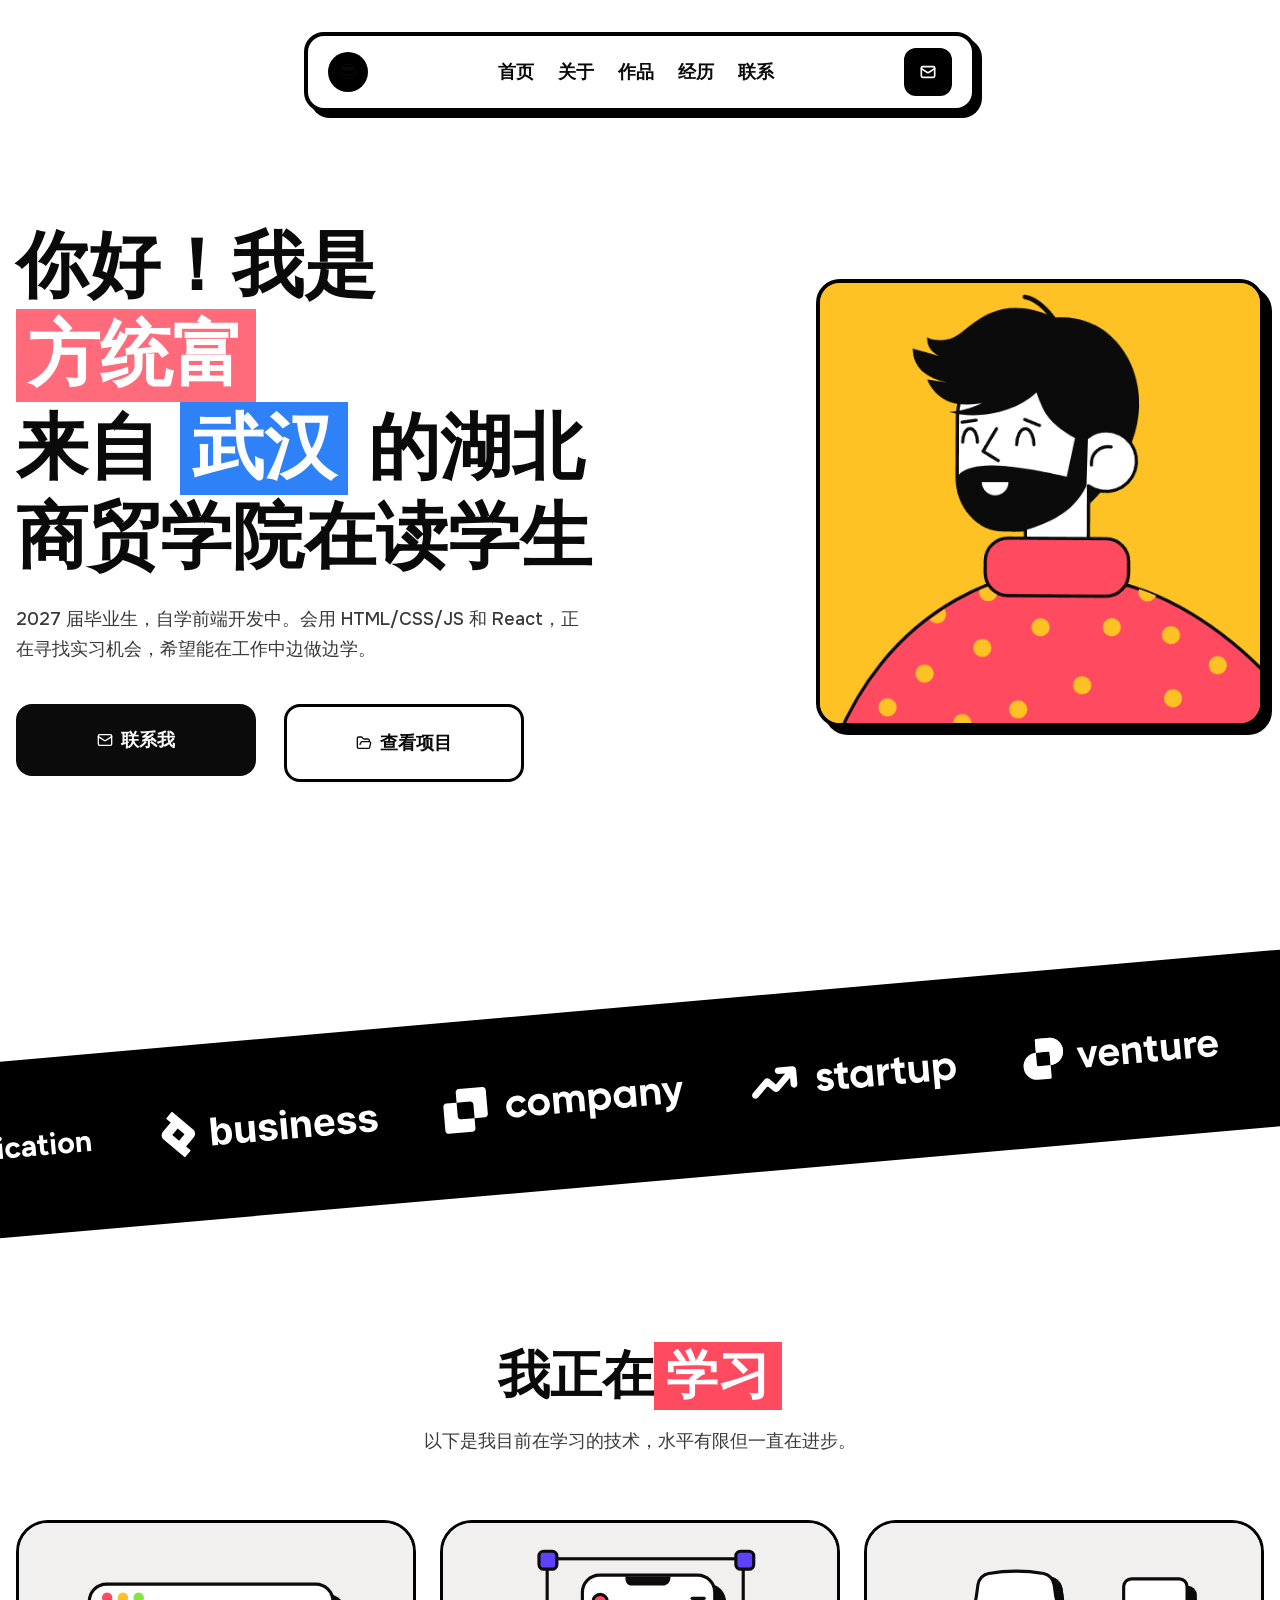
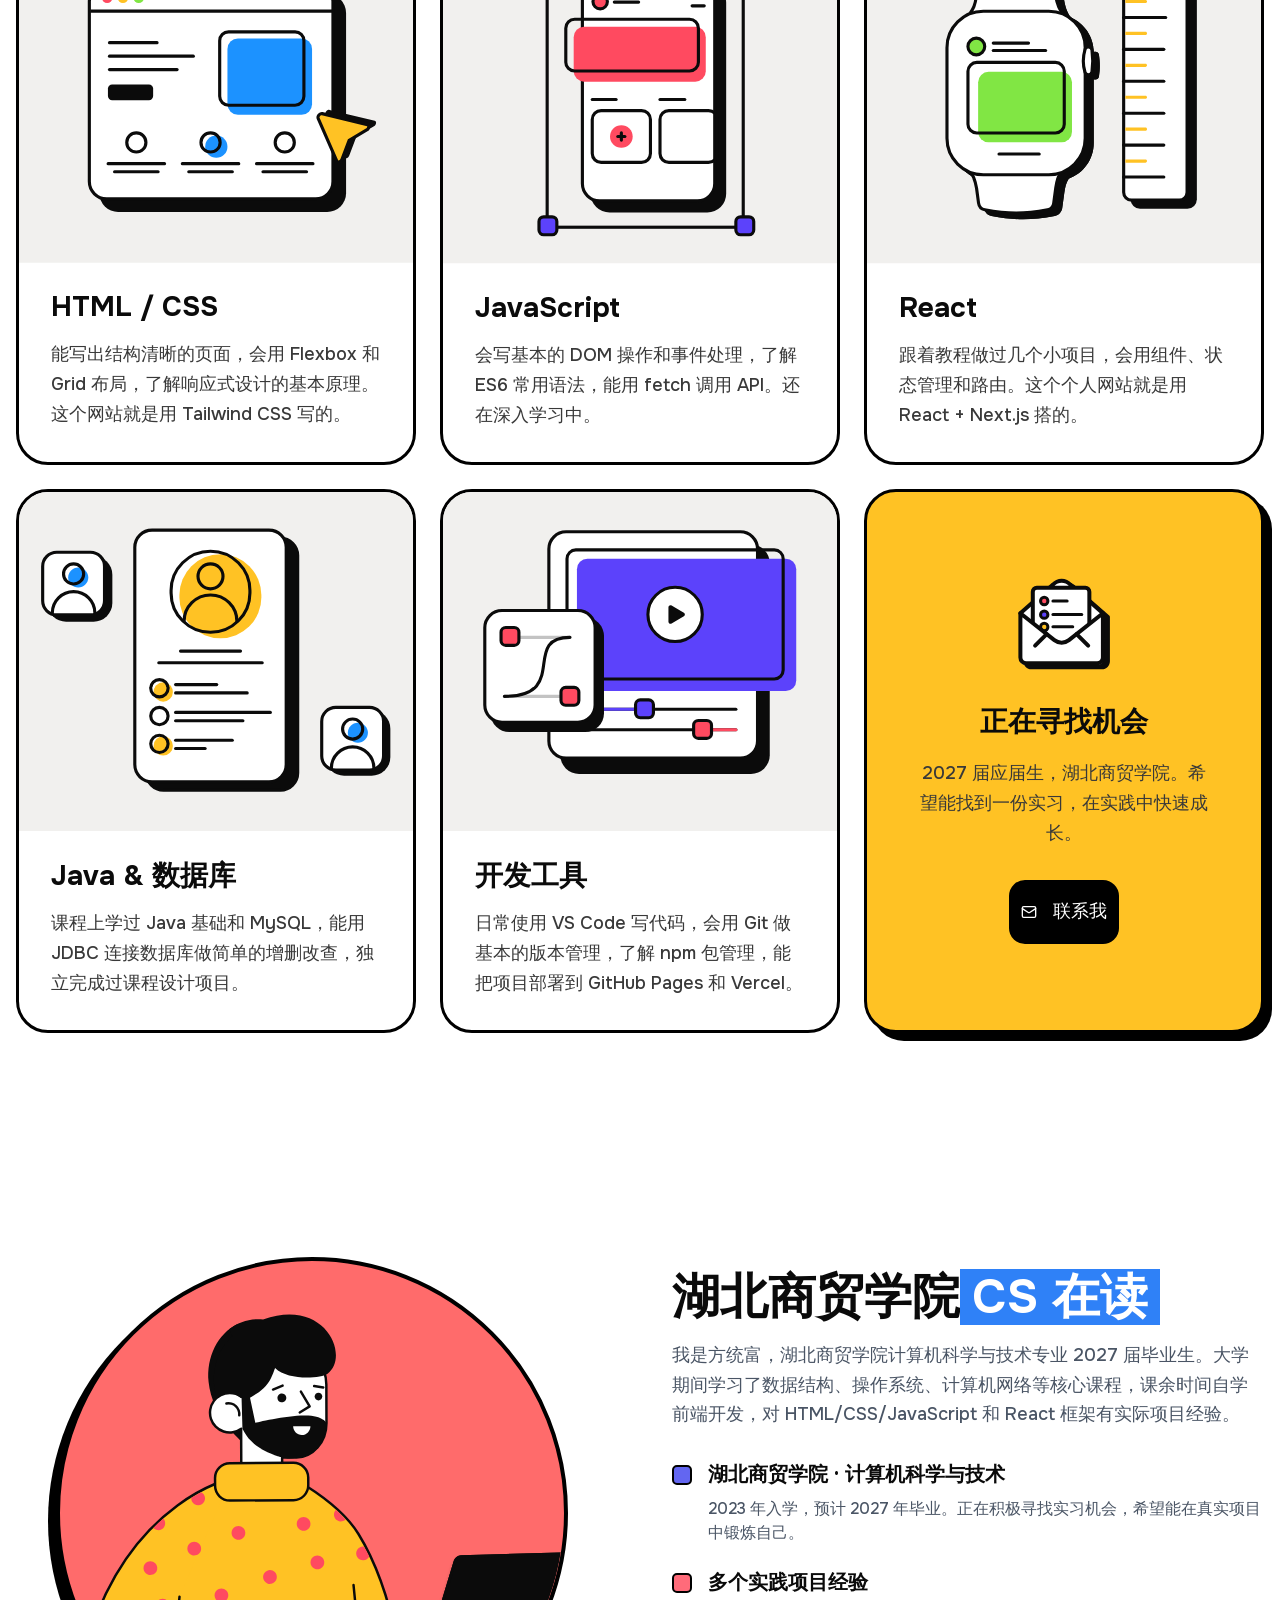
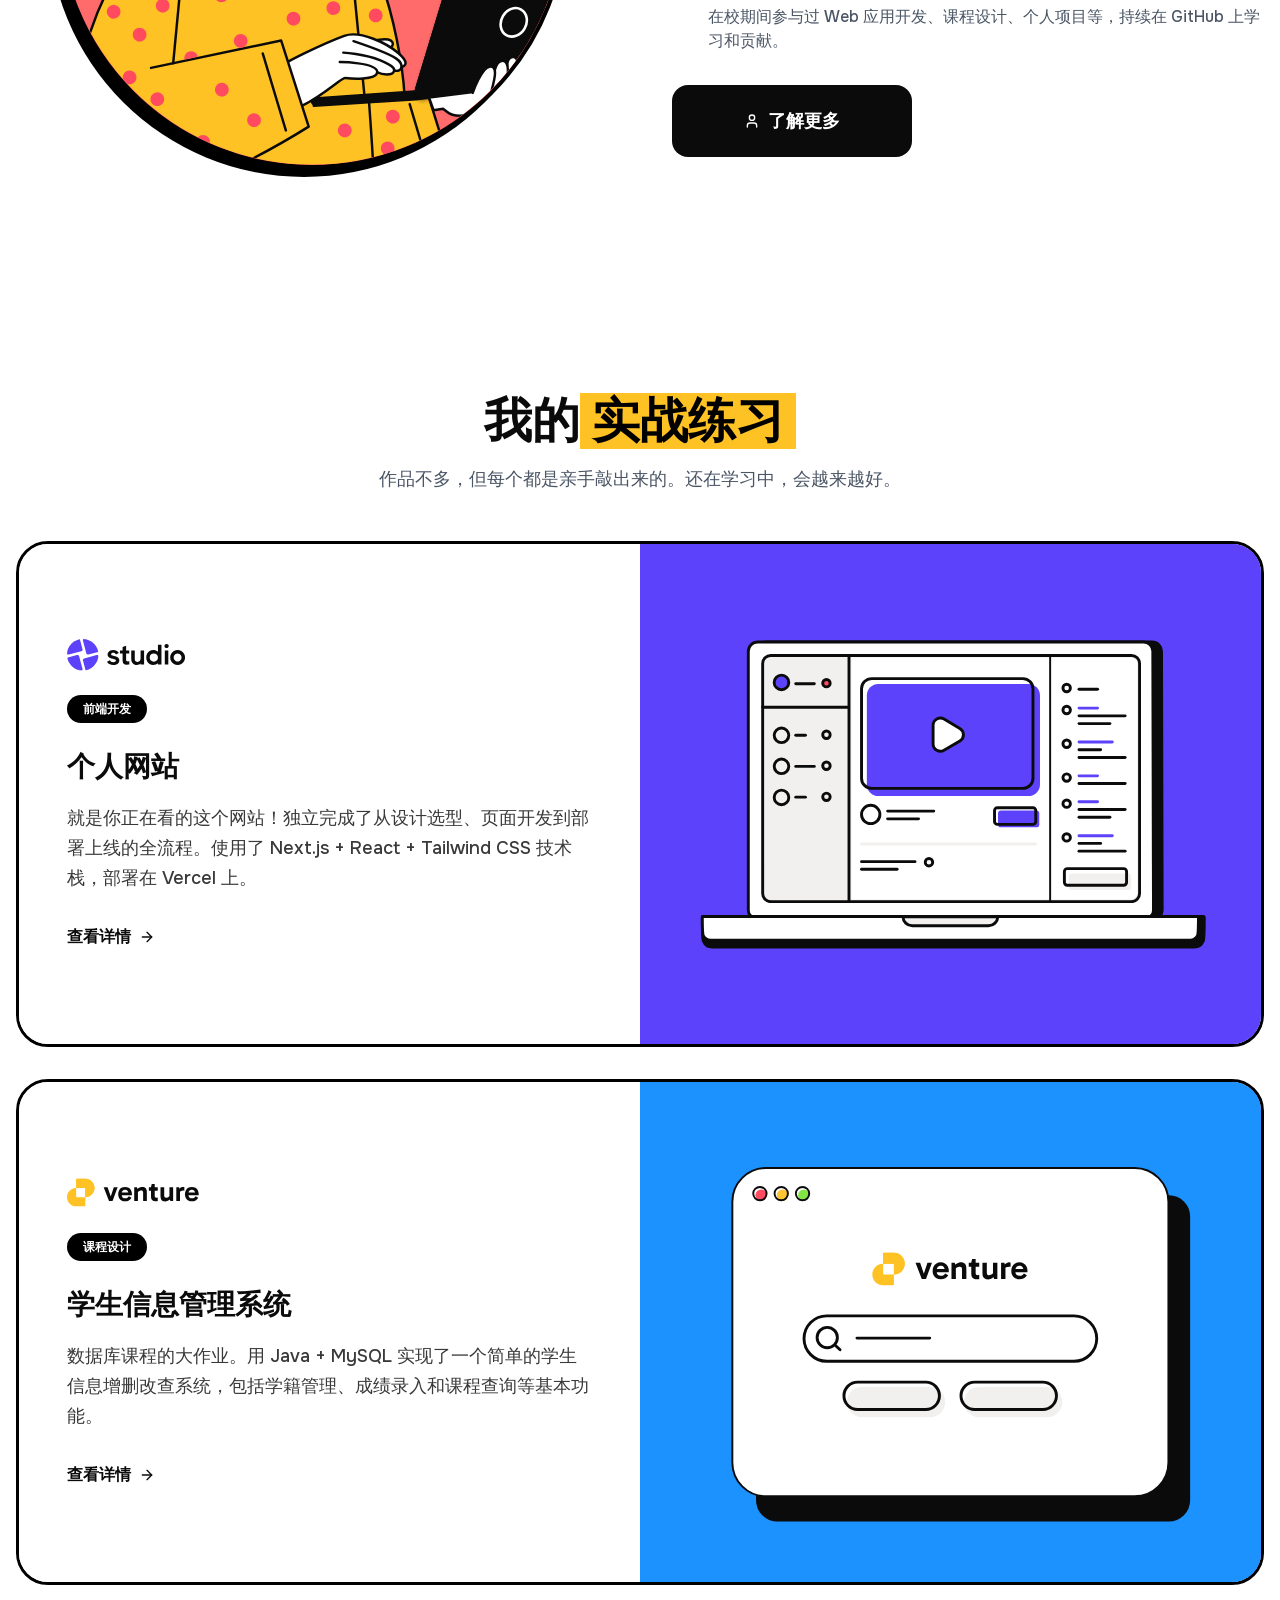
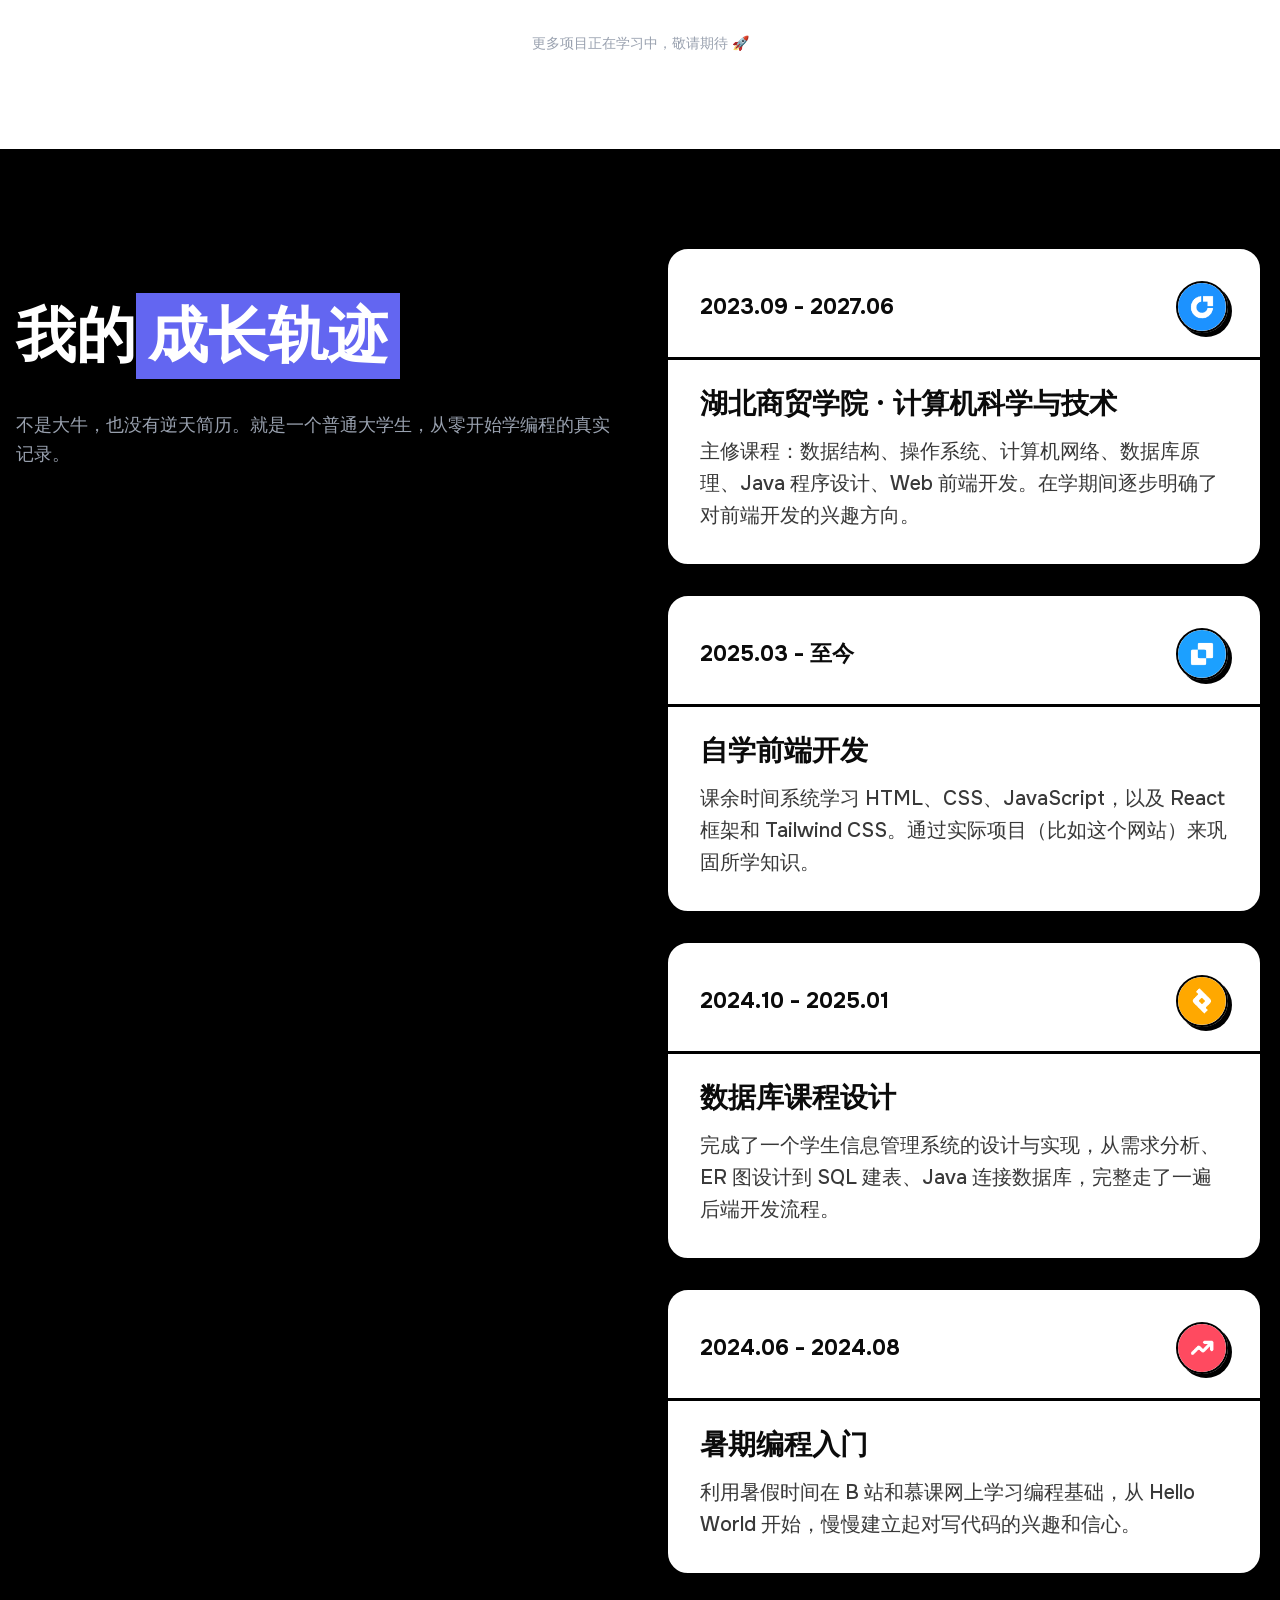
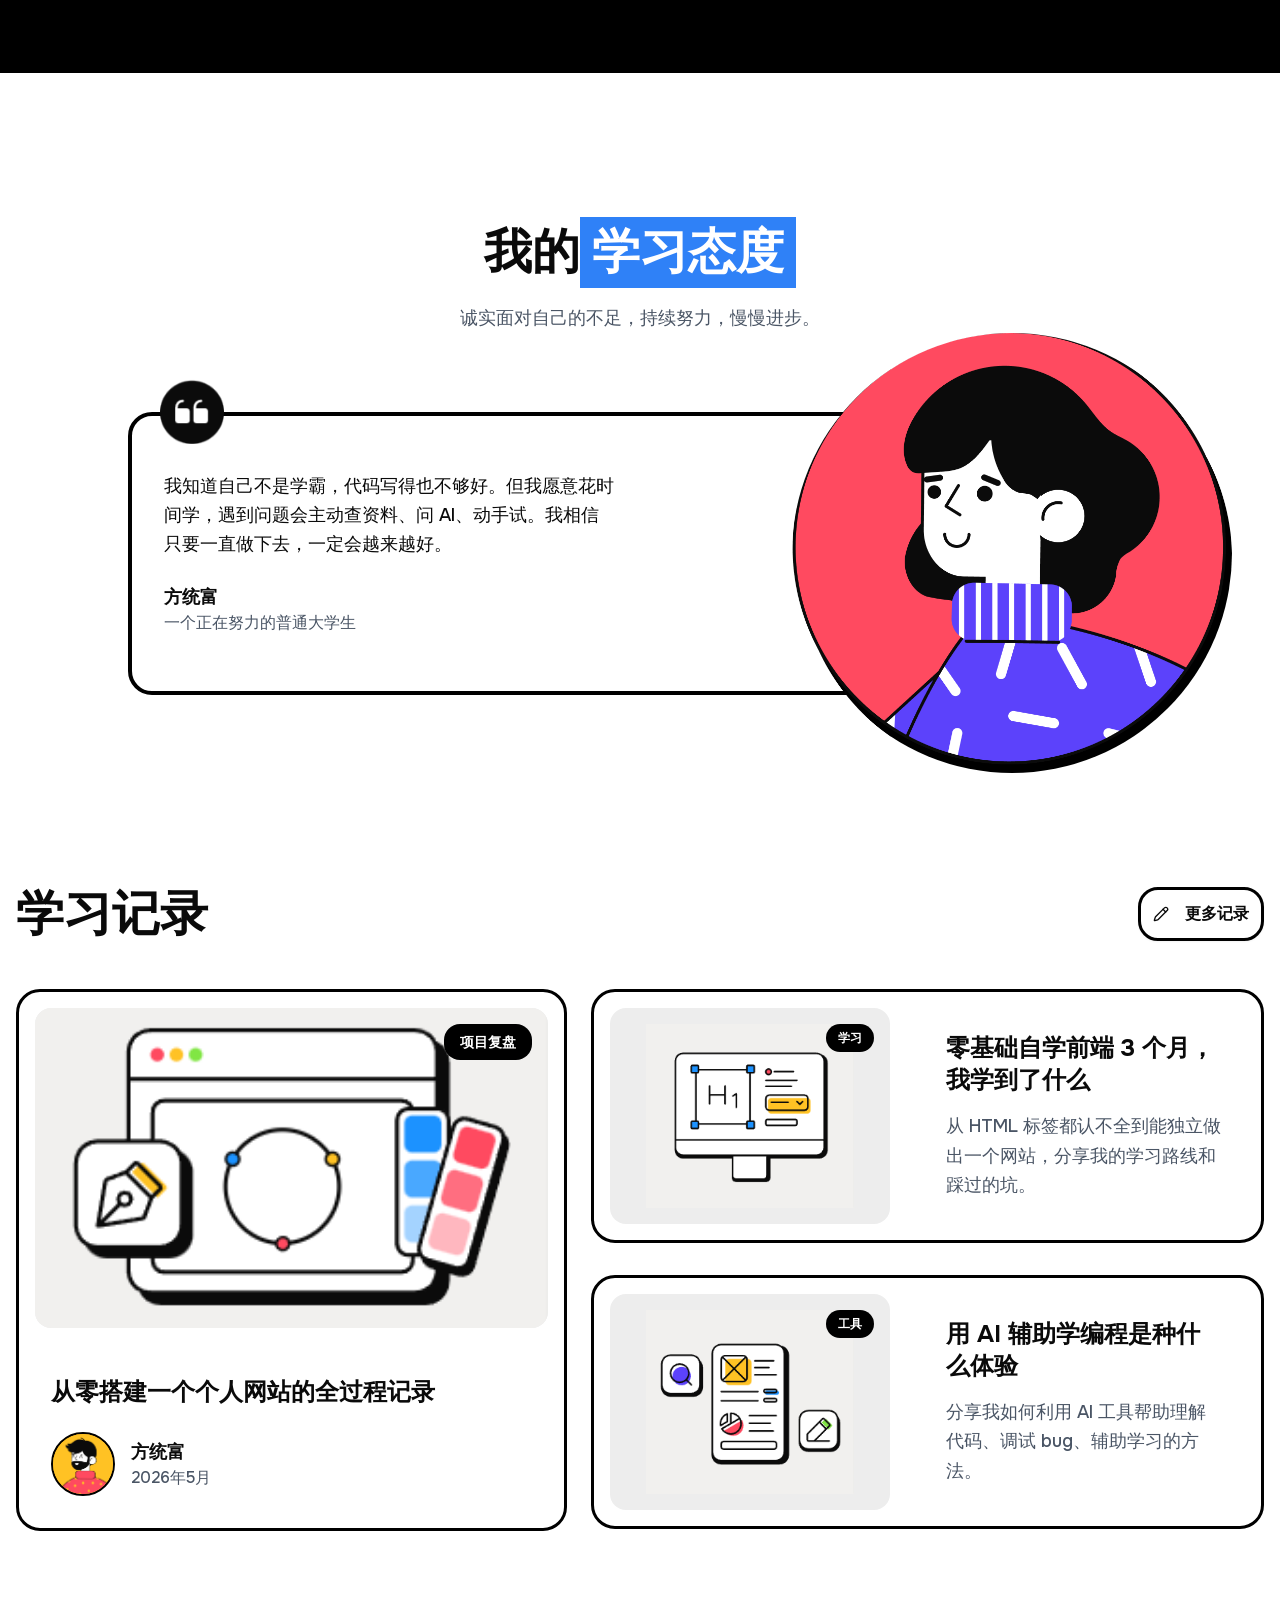
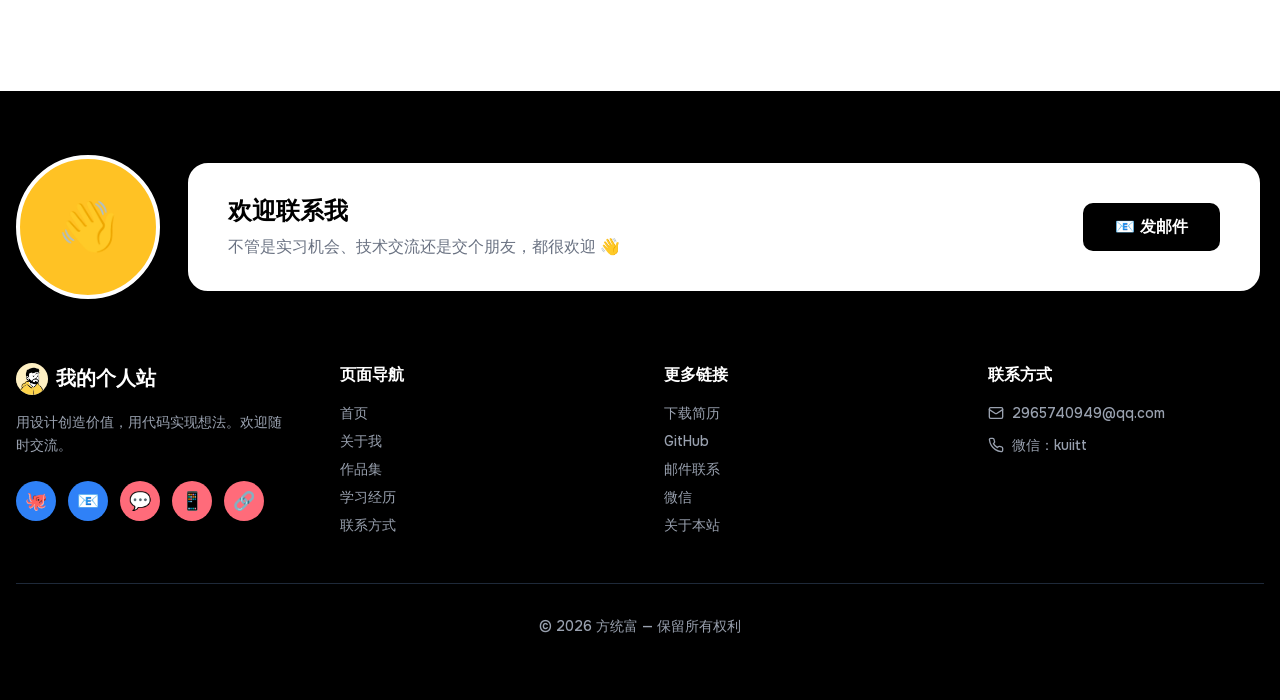
==== commit 1188e21d: "✅ 修复全部路径-图片CSSJS" ====
--- a/index.html
+++ b/index.html
@@ -1 +1 @@
-<!DOCTYPE html><!--zIrvZkz_Rz01Hskf7jqrm--><html lang="zh-CN"><head><meta charSet="utf-8"/><meta name="viewport" content="width=device-width, initial-scale=1"/><link rel="preload" as="image" href="/logos/application.svg"/><link rel="preload" as="image" href="/logos/business.svg"/><link rel="preload" as="image" href="/logos/company.svg"/><link rel="preload" as="image" href="/logos/startup.svg"/><link rel="preload" as="image" href="/logos/venture.svg"/><link rel="preload" as="image" href="/logos/agency.svg"/><link rel="stylesheet" href="/first-ccc/_next/static/css/512af75af9340de0.css" data-precedence="next"/><link rel="stylesheet" href="/first-ccc/_next/static/css/5b727be223a7e404.css" data-precedence="next"/><link rel="preload" as="script" fetchPriority="low" href="/first-ccc/_next/static/chunks/webpack-7862c1094d20e0b9.js"/><script src="/first-ccc/_next/static/chunks/4bd1b696-c023c6e3521b1417.js" async=""></script><script src="/first-ccc/_next/static/chunks/255-80802707976330da.js" async=""></script><script src="/first-ccc/_next/static/chunks/main-app-6dbee0ef0bed55e5.js" async=""></script><script src="/first-ccc/_next/static/chunks/239-5d6239b0da667c66.js" async=""></script><script src="/first-ccc/_next/static/chunks/app/page-31fa82a2ed739033.js" async=""></script><meta name="baidu-site-verification" content="codeva-69E96aUxxf"/><title>方统富 - 计算机科学与技术专业 | 个人网站</title><meta name="description" content="方统富，计算机科学与技术专业2027届毕业生，来自武汉。热爱前端与后端开发，正在寻找实习与校招机会。"/><meta name="author" content="方统富"/><meta name="keywords" content="方统富,计算机科学与技术,前端开发,后端开发,2027届,应届生,武汉,求职,实习,校招,个人网站"/><meta name="robots" content="index, follow"/><meta property="og:title" content="方统富 - 计算机科学与技术专业 | 个人网站"/><meta property="og:description" content="2027届CS应届生，热爱编程与技术创新，正在寻找实习与校招机会。"/><meta property="og:locale" content="zh_CN"/><meta property="og:type" content="website"/><meta name="twitter:card" content="summary"/><meta name="twitter:title" content="方统富 - 计算机科学与技术专业 | 个人网站"/><meta name="twitter:description" content="2027届CS应届生，热爱编程与技术创新，正在寻找实习与校招机会。"/><script src="/first-ccc/_next/static/chunks/polyfills-42372ed130431b0a.js" noModule=""></script></head><body class="__variable_356c91 font-sans antialiased overflow-x-hidden"><div hidden=""><!--$--><!--/$--></div><main class="min-h-screen bg-[#FFFFFF]"><div class="container mx-auto px-4 pt-8 pb-4"><nav class="flex items-center justify-between bg-white border-4 border-black rounded-xl px-5 py-3 max-w-2xl mx-auto shadow-[6px_6px_0px_0px_rgba(0,0,0,1)]"><div class="w-10 h-10 bg-black rounded-full flex items-center justify-center flex-shrink-0 text-lg">😎</div><div class="hidden md:flex items-center gap-6 flex-1 justify-center"><a href="#home" class="text-[18px] font-bold leading-[20px] hover:opacity-70 transition-opacity">首页</a><a href="#about" class="text-[18px] font-bold leading-[20px] hover:opacity-70 transition-opacity">关于</a><a href="#portfolio" class="text-[18px] font-bold leading-[20px] hover:opacity-70 transition-opacity">作品</a><a href="#experience" class="text-[18px] font-bold leading-[20px] hover:opacity-70 transition-opacity">经历</a><a href="#contact" class="text-[18px] font-bold leading-[20px] hover:opacity-70 transition-opacity">联系</a></div><a href="#contact"><button data-slot="button" class="inline-flex items-center justify-center gap-2 whitespace-nowrap text-sm font-medium transition-all disabled:pointer-events-none disabled:opacity-50 [&amp;_svg]:pointer-events-none [&amp;_svg:not([class*=&#x27;size-&#x27;])]:size-4 shrink-0 [&amp;_svg]:shrink-0 outline-none focus-visible:border-ring focus-visible:ring-ring/50 focus-visible:ring-[3px] aria-invalid:ring-destructive/20 dark:aria-invalid:ring-destructive/40 aria-invalid:border-destructive py-2 has-[&gt;svg]:px-3 bg-black text-white hover:bg-black/90 rounded-sm px-5 h-12 min-w-[48px] flex-shrink-0"><svg xmlns="http://www.w3.org/2000/svg" width="24" height="24" viewBox="0 0 24 24" fill="none" stroke="currentColor" stroke-width="2.5" stroke-linecap="round" stroke-linejoin="round" class="lucide lucide-mail w-10 h-10"><rect width="20" height="16" x="2" y="4" rx="2"></rect><path d="m22 7-8.97 5.7a1.94 1.94 0 0 1-2.06 0L2 7"></path></svg></button></a></nav></div><section id="home" class="container mx-auto px-4 py-16 md:py-24"><div class="max-w-7xl mx-auto grid md:grid-cols-2 gap-12 items-center"><div class="space-y-6"><h1 class="text-[42px] leading-[50px] md:text-[72px] font-bold md:leading-[85px]">你好！我是<!-- --> <span class="bg-[#FF6B7A] text-white px-3 py-1 inline-block">方统富</span><br/>来自<!-- --> <span class="bg-[#2F81F7] text-white px-3 py-1 inline-block">武汉</span> <!-- -->的湖北商贸学院在读学生</h1><p class="text-[#393939] text-[16px] md:text-[18px] font-medium leading-[28px] md:leading-[30px] max-w-xl">2027 届毕业生，自学前端开发中。会用 HTML/CSS/JS 和 React，正在寻找实习机会，希望能在工作中边做边学。</p><div class="flex flex-col sm:flex-row flex-wrap gap-4 sm:gap-7 pt-4"><a href="#contact"><button data-slot="button" class="inline-flex items-center justify-center gap-2 whitespace-nowrap transition-all disabled:pointer-events-none disabled:opacity-50 [&amp;_svg]:pointer-events-none [&amp;_svg:not([class*=&#x27;size-&#x27;])]:size-4 shrink-0 [&amp;_svg]:shrink-0 outline-none focus-visible:border-ring focus-visible:ring-ring/50 focus-visible:ring-[3px] aria-invalid:ring-destructive/20 dark:aria-invalid:ring-destructive/40 aria-invalid:border-destructive has-[&gt;svg]:px-3 bg-[#0B0B0B] text-white hover:bg-black/90 rounded-lg py-5 px-8 md:py-[22px] md:px-[62px] text-base md:text-lg font-semibold h-auto w-full sm:w-auto sm:min-w-[240px]"><svg xmlns="http://www.w3.org/2000/svg" width="24" height="24" viewBox="0 0 24 24" fill="none" stroke="currentColor" stroke-width="2" stroke-linecap="round" stroke-linejoin="round" class="lucide lucide-mail w-5 h-5"><rect width="20" height="16" x="2" y="4" rx="2"></rect><path d="m22 7-8.97 5.7a1.94 1.94 0 0 1-2.06 0L2 7"></path></svg>联系我</button></a><a href="#portfolio"><button data-slot="button" class="inline-flex items-center justify-center gap-2 whitespace-nowrap transition-all disabled:pointer-events-none disabled:opacity-50 [&amp;_svg]:pointer-events-none [&amp;_svg:not([class*=&#x27;size-&#x27;])]:size-4 shrink-0 [&amp;_svg]:shrink-0 outline-none focus-visible:border-ring focus-visible:ring-ring/50 focus-visible:ring-[3px] aria-invalid:ring-destructive/20 dark:aria-invalid:ring-destructive/40 aria-invalid:border-destructive shadow-xs hover:text-accent-foreground dark:bg-input/30 dark:border-input dark:hover:bg-input/50 has-[&gt;svg]:px-3 bg-white border-[3px] border-black hover:bg-gray-50 rounded-lg py-5 px-8 md:py-[22px] md:px-[62px] text-base md:text-lg font-semibold h-auto w-full sm:w-auto sm:min-w-[240px]"><svg xmlns="http://www.w3.org/2000/svg" width="24" height="24" viewBox="0 0 24 24" fill="none" stroke="currentColor" stroke-width="2" stroke-linecap="round" stroke-linejoin="round" class="lucide lucide-folder-open w-5 h-5"><path d="m6 14 1.5-2.9A2 2 0 0 1 9.24 10H20a2 2 0 0 1 1.94 2.5l-1.54 6a2 2 0 0 1-1.95 1.5H4a2 2 0 0 1-2-2V5a2 2 0 0 1 2-2h3.9a2 2 0 0 1 1.69.9l.81 1.2a2 2 0 0 0 1.67.9H18a2 2 0 0 1 2 2v2"></path></svg>查看项目</button></a></div></div><div class="flex justify-center md:justify-end"><div class="relative w-full max-w-md aspect-square bg-[#FDB927] border-4 border-black rounded-3xl overflow-hidden shadow-[8px_8px_0px_0px_rgba(0,0,0,1)]"><img alt="卡通头像" loading="lazy" decoding="async" data-nimg="fill" class="object-cover" style="position:absolute;height:100%;width:100%;left:0;top:0;right:0;bottom:0;color:transparent" src="/images/design-mode/63407fbdc2d4ac5270385fd4_home-he.png"/></div></div></div></section><div class="overflow-hidden"><div class="relative overflow-hidden bg-black py-16 -rotate-[5deg] mt-32 mb-16 min-w-[120vw] -mx-[10vw] left-0"><div class="flex items-center gap-16 animate-marquee whitespace-nowrap"><img src="/logos/application.svg" alt="application" class="h-12 w-auto"/><img src="/logos/business.svg" alt="business" class="h-12 w-auto"/><img src="/logos/company.svg" alt="company" class="h-12 w-auto"/><img src="/logos/startup.svg" alt="startup" class="h-12 w-auto"/><img src="/logos/venture.svg" alt="venture" class="h-12 w-auto"/><img src="/logos/agency.svg" alt="agency" class="h-12 w-auto"/><img src="/logos/application.svg" alt="application" class="h-12 w-auto"/><img src="/logos/business.svg" alt="business" class="h-12 w-auto"/><img src="/logos/company.svg" alt="company" class="h-12 w-auto"/><img src="/logos/startup.svg" alt="startup" class="h-12 w-auto"/><img src="/logos/venture.svg" alt="venture" class="h-12 w-auto"/><img src="/logos/agency.svg" alt="agency" class="h-12 w-auto"/><img src="/logos/application.svg" alt="application" class="h-12 w-auto"/><img src="/logos/business.svg" alt="business" class="h-12 w-auto"/><img src="/logos/company.svg" alt="company" class="h-12 w-auto"/><img src="/logos/startup.svg" alt="startup" class="h-12 w-auto"/><img src="/logos/venture.svg" alt="venture" class="h-12 w-auto"/><img src="/logos/agency.svg" alt="agency" class="h-12 w-auto"/><img src="/logos/application.svg" alt="application" class="h-12 w-auto"/><img src="/logos/business.svg" alt="business" class="h-12 w-auto"/><img src="/logos/company.svg" alt="company" class="h-12 w-auto"/><img src="/logos/startup.svg" alt="startup" class="h-12 w-auto"/><img src="/logos/venture.svg" alt="venture" class="h-12 w-auto"/><img src="/logos/agency.svg" alt="agency" class="h-12 w-auto"/></div></div></div><section class="bg-white py-16 md:py-24"><div class="container mx-auto px-4"><div class="max-w-7xl mx-auto"><div class="text-center mb-12 md:mb-16"><h2 class="text-4xl md:text-[52px] md:leading-[60px] font-bold mb-4">我正在<span class="bg-[#FF4A60] text-white px-3 py-1 inline-block">学习</span></h2><p class="text-[#393939] text-base md:text-lg font-medium leading-relaxed md:leading-[30px] max-w-2xl mx-auto">以下是我目前在学习的技术，水平有限但一直在进步。</p></div><div class="grid md:grid-cols-2 lg:grid-cols-3 gap-6"><div class="bg-white border-[3px] border-black rounded-[32px] overflow-hidden hover:translate-y-[-4px] hover:shadow-[8px_8px_0px_0px_rgba(0,0,0,1)] transition-all duration-300 min-h-[480px] flex flex-col group"><div class="mb-6 -mx-[3px] -mt-[3px] overflow-hidden rounded-t-[29px]"><img alt="HTML / CSS" loading="lazy" width="382" height="328" decoding="async" data-nimg="1" class="w-full h-auto rounded-t-[29px] group-hover:scale-110 transition-transform duration-500 ease-out" style="color:transparent" src="/images/web-design.svg"/></div><div class="px-8 pb-8 flex-1 flex flex-col"><h3 class="text-[28px] leading-[40px] font-bold mb-3 text-[#0B0B0B]">HTML / CSS</h3><p class="text-[18px] leading-[30px] font-medium text-[#393939]">能写出结构清晰的页面，会用 Flexbox 和 Grid 布局，了解响应式设计的基本原理。这个网站就是用 Tailwind CSS 写的。</p></div></div><div class="bg-white border-[3px] border-black rounded-[32px] overflow-hidden hover:translate-y-[-4px] hover:shadow-[8px_8px_0px_0px_rgba(0,0,0,1)] transition-all duration-300 min-h-[480px] flex flex-col group"><div class="mb-6 -mx-[3px] -mt-[3px] overflow-hidden rounded-t-[29px]"><img alt="JavaScript" loading="lazy" width="382" height="328" decoding="async" data-nimg="1" class="w-full h-auto rounded-t-[29px] group-hover:scale-110 transition-transform duration-500 ease-out" style="color:transparent" src="/images/ui-ux-design.svg"/></div><div class="px-8 pb-8 flex-1 flex flex-col"><h3 class="text-[28px] leading-[40px] font-bold mb-3 text-[#0B0B0B]">JavaScript</h3><p class="text-[18px] leading-[30px] font-medium text-[#393939]">会写基本的 DOM 操作和事件处理，了解 ES6 常用语法，能用 fetch 调用 API。还在深入学习中。</p></div></div><div class="bg-white border-[3px] border-black rounded-[32px] overflow-hidden hover:translate-y-[-4px] hover:shadow-[8px_8px_0px_0px_rgba(0,0,0,1)] transition-all duration-300 min-h-[480px] flex flex-col group"><div class="mb-6 -mx-[3px] -mt-[3px] overflow-hidden rounded-t-[29px]"><img alt="React" loading="lazy" width="382" height="328" decoding="async" data-nimg="1" class="w-full h-auto rounded-t-[29px] group-hover:scale-110 transition-transform duration-500 ease-out" style="color:transparent" src="/images/product-design.svg"/></div><div class="px-8 pb-8 flex-1 flex flex-col"><h3 class="text-[28px] leading-[40px] font-bold mb-3 text-[#0B0B0B]">React</h3><p class="text-[18px] leading-[30px] font-medium text-[#393939]">跟着教程做过几个小项目，会用组件、状态管理和路由。这个个人网站就是用 React + Next.js 搭的。</p></div></div><div class="bg-white border-[3px] border-black rounded-[32px] overflow-hidden hover:translate-y-[-4px] hover:shadow-[8px_8px_0px_0px_rgba(0,0,0,1)] transition-all duration-300 min-h-[480px] flex flex-col group"><div class="mb-6 -mx-[3px] -mt-[3px] overflow-hidden rounded-t-[29px]"><img alt="Java &amp; 数据库" loading="lazy" width="382" height="328" decoding="async" data-nimg="1" class="w-full h-auto rounded-t-[29px] group-hover:scale-110 transition-transform duration-500 ease-out" style="color:transparent" src="/images/user-research.svg"/></div><div class="px-8 pb-8 flex-1 flex flex-col"><h3 class="text-[28px] leading-[40px] font-bold mb-3 text-[#0B0B0B]">Java &amp; 数据库</h3><p class="text-[18px] leading-[30px] font-medium text-[#393939]">课程上学过 Java 基础和 MySQL，能用 JDBC 连接数据库做简单的增删改查，独立完成过课程设计项目。</p></div></div><div class="bg-white border-[3px] border-black rounded-[32px] overflow-hidden hover:translate-y-[-4px] hover:shadow-[8px_8px_0px_0px_rgba(0,0,0,1)] transition-all duration-300 min-h-[480px] flex flex-col group"><div class="mb-6 -mx-[3px] -mt-[3px] overflow-hidden rounded-t-[29px]"><img alt="开发工具" loading="lazy" width="382" height="328" decoding="async" data-nimg="1" class="w-full h-auto rounded-t-[29px] group-hover:scale-110 transition-transform duration-500 ease-out" style="color:transparent" src="/images/motion-graphics.svg"/></div><div class="px-8 pb-8 flex-1 flex flex-col"><h3 class="text-[28px] leading-[40px] font-bold mb-3 text-[#0B0B0B]">开发工具</h3><p class="text-[18px] leading-[30px] font-medium text-[#393939]">日常使用 VS Code 写代码，会用 Git 做基本的版本管理，了解 npm 包管理，能把项目部署到 GitHub Pages 和 Vercel。</p></div></div><div class="bg-[#FFC224] border-[3px] border-black rounded-[32px] p-8 md:p-12 flex flex-col items-center justify-center text-center hover:translate-y-[-4px] transition-transform min-h-[480px] relative shadow-[8px_8px_0px_0px_rgba(0,0,0,1)]"><div class="mb-8"><img alt="联系我" loading="lazy" width="92" height="92" decoding="async" data-nimg="1" class="w-[92px] h-[92px]" style="color:transparent" src="/images/get-in-touch.svg"/></div><h3 class="text-[28px] leading-[40px] font-bold mb-4 text-[#0B0B0B]">正在寻找机会</h3><p class="text-[18px] leading-[30px] font-medium text-[#393939] mb-8">2027 届应届生，湖北商贸学院。希望能找到一份实习，在实践中快速成长。</p><a href="#contact"><button data-slot="button" class="inline-flex items-center justify-center gap-2 whitespace-nowrap transition-all disabled:pointer-events-none disabled:opacity-50 [&amp;_svg]:pointer-events-none [&amp;_svg:not([class*=&#x27;size-&#x27;])]:size-4 shrink-0 [&amp;_svg]:shrink-0 outline-none focus-visible:border-ring focus-visible:ring-ring/50 focus-visible:ring-[3px] aria-invalid:ring-destructive/20 dark:aria-invalid:ring-destructive/40 aria-invalid:border-destructive has-[&gt;svg]:px-3 bg-black text-white hover:bg-black/90 rounded-[16px] px-12 py-6 font-medium text-[18px] w-full max-w-[340px] h-[64px]"><svg xmlns="http://www.w3.org/2000/svg" width="24" height="24" viewBox="0 0 24 24" fill="none" stroke="currentColor" stroke-width="2" stroke-linecap="round" stroke-linejoin="round" class="lucide lucide-mail w-5 h-5 mr-2"><rect width="20" height="16" x="2" y="4" rx="2"></rect><path d="m22 7-8.97 5.7a1.94 1.94 0 0 1-2.06 0L2 7"></path></svg>联系我</button></a></div></div></div></div></section><section class="container mx-auto px-4 py-16 md:py-32" id="about"><div class="max-w-7xl mx-auto grid md:grid-cols-2 gap-12 md:gap-16 items-center"><div class="flex justify-center"><div class="relative w-full max-w-lg aspect-square border-[4px] border-black rounded-full overflow-hidden bg-[#FF6B6B] shadow-[-8px_8px_0px_0px_rgba(0,0,0,1)]"><img alt="关于我" loading="lazy" decoding="async" data-nimg="fill" class="object-cover" style="position:absolute;height:100%;width:100%;left:0;top:0;right:0;bottom:0;color:transparent" src="/images/about-me.svg"/></div></div><div class="space-y-6 md:space-y-8"><div><h2 class="text-3xl md:text-4xl lg:text-5xl font-bold mb-4">湖北商贸学院<span class="bg-[#2F81F7] text-white px-3 py-1 inline-block">CS 在读</span></h2><p class="text-gray-600 text-base md:text-lg leading-relaxed">我是方统富，湖北商贸学院计算机科学与技术专业 2027 届毕业生。大学期间学习了数据结构、操作系统、计算机网络等核心课程，课余时间自学前端开发，对 HTML/CSS/JavaScript 和 React 框架有实际项目经验。</p></div><div class="space-y-6"><div class="flex gap-4 items-start"><div class="w-5 h-5 bg-[#6366F1] border-2 border-black rounded-[5px] flex-shrink-0 mt-1"></div><div><h3 class="text-lg md:text-xl font-bold mb-2">湖北商贸学院 · 计算机科学与技术</h3><p class="text-gray-600 text-sm md:text-base">2023 年入学，预计 2027 年毕业。正在积极寻找实习机会，希望能在真实项目中锻炼自己。</p></div></div><div class="flex gap-4 items-start"><div class="w-5 h-5 bg-[#FF6B7A] border-2 border-black rounded-[5px] flex-shrink-0 mt-1"></div><div><h3 class="text-lg md:text-xl font-bold mb-2">多个实践项目经验</h3><p class="text-gray-600 text-sm md:text-base">在校期间参与过 Web 应用开发、课程设计、个人项目等，持续在 GitHub 上学习和贡献。</p></div></div></div><button data-slot="button" class="inline-flex items-center justify-center gap-2 whitespace-nowrap transition-all disabled:pointer-events-none disabled:opacity-50 [&amp;_svg]:pointer-events-none [&amp;_svg:not([class*=&#x27;size-&#x27;])]:size-4 shrink-0 [&amp;_svg]:shrink-0 outline-none focus-visible:border-ring focus-visible:ring-ring/50 focus-visible:ring-[3px] aria-invalid:ring-destructive/20 dark:aria-invalid:ring-destructive/40 aria-invalid:border-destructive has-[&gt;svg]:px-3 bg-[#0B0B0B] text-white hover:bg-black/90 rounded-lg py-5 px-8 md:py-[22px] md:px-[62px] text-base md:text-lg font-semibold h-auto w-full sm:w-auto sm:min-w-[240px]"><svg xmlns="http://www.w3.org/2000/svg" width="24" height="24" viewBox="0 0 24 24" fill="none" stroke="currentColor" stroke-width="2" stroke-linecap="round" stroke-linejoin="round" class="lucide lucide-user w-5 h-5"><path d="M19 21v-2a4 4 0 0 0-4-4H9a4 4 0 0 0-4 4v2"></path><circle cx="12" cy="7" r="4"></circle></svg>了解更多</button></div></div></section><section class="container mx-auto px-4 py-16 md:py-24" id="portfolio"><div class="max-w-7xl mx-auto"><div class="text-center mb-12"><h2 class="text-3xl md:text-4xl lg:text-5xl font-bold mb-4">我的<span class="bg-[#FFC224] text-black px-3 py-1 inline-block">实战练习</span></h2><p class="text-gray-600 text-base md:text-lg max-w-2xl mx-auto">作品不多，但每个都是亲手敲出来的。还在学习中，会越来越好。</p></div><div class="space-y-8 mb-12"><div class="group grid md:grid-cols-2 bg-white border-[3px] border-black rounded-[32px] overflow-hidden hover:shadow-[8px_8px_0px_0px_rgba(0,0,0,1)] transition-all"><div class="p-6 md:p-12 flex flex-col justify-center bg-white"><div class="flex items-center gap-3 mb-6"><img alt="个人网站 logo" loading="lazy" width="120" height="32" decoding="async" data-nimg="1" class="h-6 md:h-8 w-auto" style="color:transparent" src="/images/studio-logo.svg"/></div><span class="inline-block bg-black text-white text-xs font-semibold px-4 py-1.5 rounded-full mb-6 w-fit">前端开发</span><h3 class="text-xl md:text-[28px] font-bold mb-4 leading-tight md:leading-[40px] text-[#0B0B0B]">个人网站</h3><p class="text-base md:text-[18px] text-[#393939] mb-8 leading-relaxed md:leading-[30px] font-medium">就是你正在看的这个网站！独立完成了从设计选型、页面开发到部署上线的全流程。使用了 Next.js + React + Tailwind CSS 技术栈，部署在 Vercel 上。</p><a href="#" class="flex items-center gap-2 font-semibold text-[#0B0B0B] hover:gap-3 transition-all text-sm md:text-base">查看详情<svg xmlns="http://www.w3.org/2000/svg" width="24" height="24" viewBox="0 0 24 24" fill="none" stroke="currentColor" stroke-width="2" stroke-linecap="round" stroke-linejoin="round" class="lucide lucide-arrow-right w-4 h-4"><path d="M5 12h14"></path><path d="m12 5 7 7-7 7"></path></svg></a></div><div class="bg-[#6366F1] relative overflow-hidden min-h-[250px] md:min-h-[500px]"><img alt="个人网站" loading="lazy" decoding="async" data-nimg="fill" class="object-cover transition-transform duration-500 ease-out group-hover:scale-110" style="position:absolute;height:100%;width:100%;left:0;top:0;right:0;bottom:0;color:transparent" src="/images/studio-workspace.svg"/></div></div><div class="group grid md:grid-cols-2 bg-white border-[3px] border-black rounded-[32px] overflow-hidden hover:shadow-[8px_8px_0px_0px_rgba(0,0,0,1)] transition-all"><div class="p-6 md:p-12 flex flex-col justify-center bg-white"><div class="flex items-center gap-3 mb-6"><img alt="学生信息管理系统 logo" loading="lazy" width="120" height="32" decoding="async" data-nimg="1" class="h-6 md:h-8 w-auto" style="color:transparent" src="/images/venture-logo.svg"/></div><span class="inline-block bg-black text-white text-xs font-semibold px-4 py-1.5 rounded-full mb-6 w-fit">课程设计</span><h3 class="text-xl md:text-[28px] font-bold mb-4 leading-tight md:leading-[40px] text-[#0B0B0B]">学生信息管理系统</h3><p class="text-base md:text-[18px] text-[#393939] mb-8 leading-relaxed md:leading-[30px] font-medium">数据库课程的大作业。用 Java + MySQL 实现了一个简单的学生信息增删改查系统，包括学籍管理、成绩录入和课程查询等基本功能。</p><a href="#" class="flex items-center gap-2 font-semibold text-[#0B0B0B] hover:gap-3 transition-all text-sm md:text-base">查看详情<svg xmlns="http://www.w3.org/2000/svg" width="24" height="24" viewBox="0 0 24 24" fill="none" stroke="currentColor" stroke-width="2" stroke-linecap="round" stroke-linejoin="round" class="lucide lucide-arrow-right w-4 h-4"><path d="M5 12h14"></path><path d="m12 5 7 7-7 7"></path></svg></a></div><div class="bg-[#2F81F7] relative overflow-hidden min-h-[250px] md:min-h-[500px]"><img alt="学生信息管理系统" loading="lazy" decoding="async" data-nimg="fill" class="object-cover transition-transform duration-500 ease-out group-hover:scale-110" style="position:absolute;height:100%;width:100%;left:0;top:0;right:0;bottom:0;color:transparent" src="/images/venture-workspace.svg"/></div></div></div><div class="flex justify-center"><p class="text-gray-400 text-sm">更多项目正在学习中，敬请期待 🚀</p></div></div></section><section class="bg-black py-16 md:py-24" id="experience"><div class="container mx-auto px-4"><div class="max-w-7xl mx-auto grid md:grid-cols-2 gap-12 items-start"><div class="text-white pt-0 md:pt-12 md:sticky md:top-12 self-start"><h2 class="text-3xl md:text-4xl lg:text-6xl font-bold mb-6 md:mb-8 leading-[1.3]">我的<span class="bg-[#6366F1] text-white px-3 py-1 inline-block">成长轨迹</span></h2><p class="text-gray-400 mb-8 md:mb-10 leading-relaxed text-base md:text-lg">不是大牛，也没有逆天简历。就是一个普通大学生，从零开始学编程的真实记录。</p></div><div class="space-y-6"><div class="bg-white border-4 border-black rounded-3xl min-h-[220px] md:min-h-[240px]"><div class="flex items-center justify-between mb-4 md:mb-6 pt-6 md:pt-8 px-6 md:px-8"><div class="text-base md:text-[22px] leading-tight md:leading-[34px] font-bold text-[#0B0B0B]">2023.09 - 2027.06</div><div class="rounded-full border-2 border-black shadow-[4px_4px_0px_0px_rgba(0,0,0,1)]"><img alt="湖北商贸学院 · 计算机科学与技术" loading="lazy" width="48" height="48" decoding="async" data-nimg="1" class="w-10 h-10 md:w-12 md:h-12 flex-shrink-0 rounded-full" style="color:transparent" src="/images/agency.png"/></div></div><div class="border-t-[3px] border-black mb-4 md:mb-6"></div><div class="px-6 md:px-8 pb-6 md:pb-8"><h3 class="text-xl md:text-[28px] leading-tight md:leading-[40px] font-bold text-[#0B0B0B] mb-2 md:mb-3">湖北商贸学院 · 计算机科学与技术</h3><p class="text-[#393939] text-base md:text-[20px] leading-relaxed md:leading-[32px]">主修课程：数据结构、操作系统、计算机网络、数据库原理、Java 程序设计、Web 前端开发。在学期间逐步明确了对前端开发的兴趣方向。</p></div></div><div class="bg-white border-4 border-black rounded-3xl min-h-[220px] md:min-h-[240px]"><div class="flex items-center justify-between mb-4 md:mb-6 pt-6 md:pt-8 px-6 md:px-8"><div class="text-base md:text-[22px] leading-tight md:leading-[34px] font-bold text-[#0B0B0B]">2025.03 - 至今</div><div class="rounded-full border-2 border-black shadow-[4px_4px_0px_0px_rgba(0,0,0,1)]"><img alt="自学前端开发" loading="lazy" width="48" height="48" decoding="async" data-nimg="1" class="w-10 h-10 md:w-12 md:h-12 flex-shrink-0 rounded-full" style="color:transparent" src="/images/company.png"/></div></div><div class="border-t-[3px] border-black mb-4 md:mb-6"></div><div class="px-6 md:px-8 pb-6 md:pb-8"><h3 class="text-xl md:text-[28px] leading-tight md:leading-[40px] font-bold text-[#0B0B0B] mb-2 md:mb-3">自学前端开发</h3><p class="text-[#393939] text-base md:text-[20px] leading-relaxed md:leading-[32px]">课余时间系统学习 HTML、CSS、JavaScript，以及 React 框架和 Tailwind CSS。通过实际项目（比如这个网站）来巩固所学知识。</p></div></div><div class="bg-white border-4 border-black rounded-3xl min-h-[220px] md:min-h-[240px]"><div class="flex items-center justify-between mb-4 md:mb-6 pt-6 md:pt-8 px-6 md:px-8"><div class="text-base md:text-[22px] leading-tight md:leading-[34px] font-bold text-[#0B0B0B]">2024.10 - 2025.01</div><div class="rounded-full border-2 border-black shadow-[4px_4px_0px_0px_rgba(0,0,0,1)]"><img alt="数据库课程设计" loading="lazy" width="48" height="48" decoding="async" data-nimg="1" class="w-10 h-10 md:w-12 md:h-12 flex-shrink-0 rounded-full" style="color:transparent" src="/images/busines.png"/></div></div><div class="border-t-[3px] border-black mb-4 md:mb-6"></div><div class="px-6 md:px-8 pb-6 md:pb-8"><h3 class="text-xl md:text-[28px] leading-tight md:leading-[40px] font-bold text-[#0B0B0B] mb-2 md:mb-3">数据库课程设计</h3><p class="text-[#393939] text-base md:text-[20px] leading-relaxed md:leading-[32px]">完成了一个学生信息管理系统的设计与实现，从需求分析、ER 图设计到 SQL 建表、Java 连接数据库，完整走了一遍后端开发流程。</p></div></div><div class="bg-white border-4 border-black rounded-3xl min-h-[220px] md:min-h-[240px]"><div class="flex items-center justify-between mb-4 md:mb-6 pt-6 md:pt-8 px-6 md:px-8"><div class="text-base md:text-[22px] leading-tight md:leading-[34px] font-bold text-[#0B0B0B]">2024.06 - 2024.08</div><div class="rounded-full border-2 border-black shadow-[4px_4px_0px_0px_rgba(0,0,0,1)]"><img alt="暑期编程入门" loading="lazy" width="48" height="48" decoding="async" data-nimg="1" class="w-10 h-10 md:w-12 md:h-12 flex-shrink-0 rounded-full" style="color:transparent" src="/images/startup.png"/></div></div><div class="border-t-[3px] border-black mb-4 md:mb-6"></div><div class="px-6 md:px-8 pb-6 md:pb-8"><h3 class="text-xl md:text-[28px] leading-tight md:leading-[40px] font-bold text-[#0B0B0B] mb-2 md:mb-3">暑期编程入门</h3><p class="text-[#393939] text-base md:text-[20px] leading-relaxed md:leading-[32px]">利用暑假时间在 B 站和慕课网上学习编程基础，从 Hello World 开始，慢慢建立起对写代码的兴趣和信心。</p></div></div></div></div></div></section><section class="container mx-auto px-4 py-16 md:py-24"><div class="max-w-7xl mx-auto"><div class="text-center mb-12 pt-4 md:pt-12"><h2 class="text-3xl md:text-4xl lg:text-5xl font-bold mb-4 leading-[1.3]">我的<span class="bg-[#2F81F7] text-white px-3 py-1 inline-block">学习态度</span></h2><p class="text-gray-600 text-base md:text-lg max-w-2xl mx-auto pb-8">诚实面对自己的不足，持续努力，慢慢进步。</p></div><div class="relative max-w-5xl mx-auto"><div class="relative"><div class="bg-white border-4 border-black rounded-3xl py-8 md:py-14 px-6 md:px-8 md:pr-72 lg:pr-72"><div class="absolute -top-6 md:-top-8 left-6 md:left-8 w-12 h-12 md:w-16 md:h-16"><img alt="引号" loading="lazy" width="64" height="64" decoding="async" data-nimg="1" class="w-full h-full" style="color:transparent" src="/images/633b1c81e34cfb82b85454eb-quote-s.png"/></div><div class="md:max-w-[65%]"><p class="text-sm md:text-base lg:text-lg mb-6 leading-relaxed">我知道自己不是学霸，代码写得也不够好。但我愿意花时间学，遇到问题会主动查资料、问 AI、动手试。我相信只要一直做下去，一定会越来越好。</p><div><div class="font-bold text-base md:text-lg">方统富</div><div class="text-gray-600 text-sm md:text-base">一个正在努力的普通大学生</div></div></div></div><div class="absolute -right-20 top-1/2 -translate-y-1/2 w-[440px] h-[440px] rounded-full overflow-hidden hidden lg:block"><img alt="照片" loading="lazy" decoding="async" data-nimg="fill" class="object-cover" style="position:absolute;height:100%;width:100%;left:0;top:0;right:0;bottom:0;color:transparent" src="/images/633b277fc2e3697bb14c6a4f-frances.png"/></div></div></div></div></section><section class="container mx-auto px-4 py-16 md:py-24"><div class="max-w-7xl mx-auto"><div class="flex flex-col sm:flex-row items-start sm:items-center justify-between gap-4 mb-12"><h2 class="text-3xl md:text-4xl lg:text-5xl font-bold">学习记录</h2><button data-slot="button" class="inline-flex items-center justify-center gap-2 whitespace-nowrap transition-all disabled:pointer-events-none disabled:opacity-50 [&amp;_svg]:pointer-events-none [&amp;_svg:not([class*=&#x27;size-&#x27;])]:size-4 shrink-0 [&amp;_svg]:shrink-0 outline-none focus-visible:border-ring focus-visible:ring-ring/50 focus-visible:ring-[3px] aria-invalid:ring-destructive/20 dark:aria-invalid:ring-destructive/40 aria-invalid:border-destructive shadow-xs hover:text-accent-foreground dark:bg-input/30 dark:border-input dark:hover:bg-input/50 h-9 has-[&gt;svg]:px-3 border-[3px] border-black rounded-xl px-4 md:px-6 py-4 md:py-6 hover:bg-gray-50 bg-white font-semibold text-sm md:text-base w-full sm:w-auto"><svg xmlns="http://www.w3.org/2000/svg" width="24" height="24" viewBox="0 0 24 24" fill="none" stroke="currentColor" stroke-width="2" stroke-linecap="round" stroke-linejoin="round" class="lucide lucide-pencil w-4 h-4 mr-2"><path d="M21.174 6.812a1 1 0 0 0-3.986-3.987L3.842 16.174a2 2 0 0 0-.5.83l-1.321 4.352a.5.5 0 0 0 .623.622l4.353-1.32a2 2 0 0 0 .83-.497z"></path><path d="m15 5 4 4"></path></svg>更多记录</button></div><div class="grid md:grid-cols-[0.9fr_1.1fr] gap-6 mb-16"><div class="group bg-white border-[3px] border-black rounded-3xl overflow-hidden hover:shadow-[8px_8px_0px_0px_rgba(0,0,0,1)] transition-all duration-300"><div class="bg-[#EDEDED] relative min-h-[220px] md:min-h-[320px] m-3 md:m-4 rounded-2xl overflow-hidden"><span class="absolute top-3 right-3 md:top-4 md:right-4 inline-block bg-black text-white text-xs md:text-sm font-semibold px-3 py-1.5 md:px-4 md:py-2 rounded-lg z-10">项目复盘</span><img alt="项目插画" loading="lazy" decoding="async" data-nimg="fill" class="object-cover rounded-2xl transition-transform duration-500 ease-out group-hover:scale-110" style="position:absolute;height:100%;width:100%;left:0;top:0;right:0;bottom:0;color:transparent" src="/images/article-design-tools.png"/></div><div class="p-6 md:p-8"><h3 class="text-xl md:text-2xl font-bold mb-4 md:mb-6">从零搭建一个个人网站的全过程记录</h3><div class="flex items-center gap-3 md:gap-4"><div class="w-12 h-12 md:w-16 md:h-16 bg-[#FDB927] border-2 border-black rounded-full overflow-hidden flex-shrink-0"><img alt="方统富" loading="lazy" width="64" height="64" decoding="async" data-nimg="1" class="object-cover" style="color:transparent" src="/images/design-mode/63407fbdc2d4ac5270385fd4_home-he.png"/></div><div><div class="font-bold text-base md:text-lg text-[#0B0B0B]">方统富</div><div class="text-sm md:text-base text-gray-600">2026年5月</div></div></div></div></div><div class="space-y-6 md:space-y-8"><div class="group bg-white border-[3px] border-black rounded-3xl overflow-hidden hover:shadow-[8px_8px_0px_0px_rgba(0,0,0,1)] transition-all duration-300"><div class="flex flex-col sm:flex-row"><div class="bg-[#EDEDED] min-w-full sm:min-w-[200px] md:min-w-[280px] min-h-[180px] sm:min-h-[200px] relative m-0 sm:m-3 md:m-4 rounded-none sm:rounded-2xl overflow-hidden flex-shrink-0"><span class="absolute top-3 right-3 md:top-4 md:right-4 inline-block bg-black text-white text-xs font-semibold px-3 py-1.5 rounded-lg z-10">学习</span><img alt="学习插画" loading="lazy" decoding="async" data-nimg="fill" class="object-cover sm:object-contain p-0 sm:p-3 md:p-4 rounded-none sm:rounded-2xl transition-transform duration-500 ease-out group-hover:scale-110" style="position:absolute;height:100%;width:100%;left:0;top:0;right:0;bottom:0;color:transparent" src="/images/article-font-sizes.png"/></div><div class="p-6 md:p-10 flex flex-col justify-center"><h3 class="text-lg md:text-2xl font-bold mb-3 md:mb-4">零基础自学前端 3 个月，我学到了什么</h3><p class="text-gray-600 text-sm md:text-lg leading-relaxed">从 HTML 标签都认不全到能独立做出一个网站，分享我的学习路线和踩过的坑。</p></div></div></div><div class="group bg-white border-[3px] border-black rounded-3xl overflow-hidden hover:shadow-[8px_8px_0px_0px_rgba(0,0,0,1)] transition-all duration-300"><div class="flex flex-col sm:flex-row"><div class="bg-[#EDEDED] min-w-full sm:min-w-[200px] md:min-w-[280px] min-h-[180px] sm:min-h-[200px] relative m-0 sm:m-3 md:m-4 rounded-none sm:rounded-2xl overflow-hidden flex-shrink-0"><span class="absolute top-3 right-3 md:top-4 md:right-4 inline-block bg-black text-white text-xs font-semibold px-3 py-1.5 rounded-lg z-10">工具</span><img alt="工具插画" loading="lazy" decoding="async" data-nimg="fill" class="object-cover sm:object-contain p-0 sm:p-3 md:p-4 rounded-none sm:rounded-2xl transition-transform duration-500 ease-out group-hover:scale-110" style="position:absolute;height:100%;width:100%;left:0;top:0;right:0;bottom:0;color:transparent" src="/images/article-exercises.png"/></div><div class="p-6 md:p-10 flex flex-col justify-center"><h3 class="text-lg md:text-2xl font-bold mb-3 md:mb-4">用 AI 辅助学编程是种什么体验</h3><p class="text-gray-600 text-sm md:text-lg leading-relaxed">分享我如何利用 AI 工具帮助理解代码、调试 bug、辅助学习的方法。</p></div></div></div></div></div></div></section><footer class="bg-black text-white py-12 md:py-16" id="contact"><div class="container mx-auto px-4"><div class="max-w-7xl mx-auto"><div class="mb-12 md:mb-16 relative"><div class="flex flex-col md:flex-row items-center gap-4 md:gap-6"><div class="w-24 h-24 md:w-36 md:h-36 rounded-full flex items-center justify-center flex-shrink-0 relative overflow-hidden bg-[#FFC224] text-5xl border-4 border-white">👋</div><div class="w-full flex-1 bg-white border-4 border-black rounded-3xl py-6 px-6 md:py-8 md:px-10 flex flex-col md:flex-row items-center gap-4 md:gap-6"><div class="flex-1 text-center md:text-left"><h3 class="text-xl md:text-2xl font-bold text-black mb-2">欢迎联系我</h3><p class="text-gray-500 text-sm md:text-base">不管是实习机会、技术交流还是交个朋友，都很欢迎 👋</p></div><div class="flex gap-3"><a href="mailto:2965740949@qq.com"><button data-slot="button" class="inline-flex items-center justify-center gap-2 transition-all disabled:pointer-events-none disabled:opacity-50 [&amp;_svg]:pointer-events-none [&amp;_svg:not([class*=&#x27;size-&#x27;])]:size-4 shrink-0 [&amp;_svg]:shrink-0 outline-none focus-visible:border-ring focus-visible:ring-ring/50 focus-visible:ring-[3px] aria-invalid:ring-destructive/20 dark:aria-invalid:ring-destructive/40 aria-invalid:border-destructive has-[&gt;svg]:px-3 bg-black text-white hover:bg-black/90 rounded-[10px] px-6 md:px-8 py-3 text-sm md:text-base font-semibold whitespace-nowrap h-auto">📧 发邮件</button></a></div></div></div></div><div class="grid grid-cols-1 sm:grid-cols-2 md:grid-cols-4 gap-8 md:gap-12 mb-12"><div><div class="flex items-center gap-2 mb-4"><div class="w-8 h-8 rounded-full overflow-hidden flex-shrink-0"><img alt="Logo" loading="lazy" width="32" height="32" decoding="async" data-nimg="1" class="object-cover" style="color:transparent" src="/images/footer-logo.jpeg"/></div><span class="text-lg md:text-xl font-bold">我的个人站</span></div><p class="text-gray-400 mb-6 text-sm leading-relaxed">用设计创造价值，用代码实现想法。欢迎随时交流。</p><div class="flex gap-3"><a href="https://github.com/slakm99" target="_blank" class="w-10 h-10 bg-[#2F81F7] rounded-full flex items-center justify-center hover:opacity-80 transition-opacity text-lg">🐙</a><a href="mailto:2965740949@qq.com" class="w-10 h-10 bg-[#2F81F7] rounded-full flex items-center justify-center hover:opacity-80 transition-opacity text-lg">📧</a><a href="#" class="w-10 h-10 bg-[#FF6B7A] rounded-full flex items-center justify-center hover:opacity-80 transition-opacity text-lg">💬</a><a href="#" class="w-10 h-10 bg-[#FF6B7A] rounded-full flex items-center justify-center hover:opacity-80 transition-opacity text-lg">📱</a><a href="#" class="w-10 h-10 bg-[#FF6B7A] rounded-full flex items-center justify-center hover:opacity-80 transition-opacity text-lg">🔗</a></div></div><div><h3 class="font-bold mb-4">页面导航</h3><ul class="space-y-2 text-gray-400 text-sm"><li><a href="#home" class="hover:text-white transition-colors">首页</a></li><li><a href="#about" class="hover:text-white transition-colors">关于我</a></li><li><a href="#portfolio" class="hover:text-white transition-colors">作品集</a></li><li><a href="#experience" class="hover:text-white transition-colors">学习经历</a></li><li><a href="#contact" class="hover:text-white transition-colors">联系方式</a></li></ul></div><div><h3 class="font-bold mb-4">更多链接</h3><ul class="space-y-2 text-gray-400 text-sm"><li><a href="#" class="hover:text-white transition-colors">下载简历</a></li><li><a href="https://github.com/slakm99" target="_blank" class="hover:text-white transition-colors">GitHub</a></li><li><a href="#contact" class="hover:text-white transition-colors">邮件联系</a></li><li><a href="#" class="hover:text-white transition-colors">微信</a></li><li><a href="#" class="hover:text-white transition-colors">关于本站</a></li></ul></div><div><h3 class="font-bold mb-4">联系方式</h3><ul class="space-y-3 text-gray-400 text-sm"><li class="flex items-center gap-2"><svg xmlns="http://www.w3.org/2000/svg" width="24" height="24" viewBox="0 0 24 24" fill="none" stroke="currentColor" stroke-width="2" stroke-linecap="round" stroke-linejoin="round" class="lucide lucide-mail w-4 h-4"><rect width="20" height="16" x="2" y="4" rx="2"></rect><path d="m22 7-8.97 5.7a1.94 1.94 0 0 1-2.06 0L2 7"></path></svg><a href="mailto:2965740949@qq.com" class="hover:text-white transition-colors">2965740949@qq.com</a></li><li class="flex items-center gap-2"><svg xmlns="http://www.w3.org/2000/svg" width="24" height="24" viewBox="0 0 24 24" fill="none" stroke="currentColor" stroke-width="2" stroke-linecap="round" stroke-linejoin="round" class="lucide lucide-phone w-4 h-4"><path d="M22 16.92v3a2 2 0 0 1-2.18 2 19.79 19.79 0 0 1-8.63-3.07 19.5 19.5 0 0 1-6-6 19.79 19.79 0 0 1-3.07-8.67A2 2 0 0 1 4.11 2h3a2 2 0 0 1 2 1.72 12.84 12.84 0 0 0 .7 2.81 2 2 0 0 1-.45 2.11L8.09 9.91a16 16 0 0 0 6 6l1.27-1.27a2 2 0 0 1 2.11-.45 12.84 12.84 0 0 0 2.81.7A2 2 0 0 1 22 16.92z"></path></svg><a href="tel:+8613800000000" class="hover:text-white transition-colors">微信：kuiitt</a></li></ul></div></div><div class="border-t border-gray-800 pt-8 text-center text-gray-400 text-sm"><p>© 2026 方统富 — 保留所有权利</p></div></div></div></footer></main><!--$--><!--/$--><script src="/first-ccc/_next/static/chunks/webpack-7862c1094d20e0b9.js" id="_R_" async=""></script><script>(self.__next_f=self.__next_f||[]).push([0])</script><script>self.__next_f.push([1,"1:\"$Sreact.fragment\"\n2:I[9766,[],\"\"]\n3:I[8924,[],\"\"]\n11:I[7150,[],\"\"]\n:HL[\"/first-ccc/_next/static/css/512af75af9340de0.css\",\"style\"]\n:HL[\"/first-ccc/_next/static/css/5b727be223a7e404.css\",\"style\"]\n"])</script><script>self.__next_f.push([1,"0:{\"P\":null,\"b\":\"zIrvZkz_Rz01Hskf7jqrm\",\"p\":\"/first-ccc\",\"c\":[\"\",\"\"],\"i\":false,\"f\":[[[\"\",{\"children\":[\"__PAGE__\",{}]},\"$undefined\",\"$undefined\",true],[\"\",[\"$\",\"$1\",\"c\",{\"children\":[[[\"$\",\"link\",\"0\",{\"rel\":\"stylesheet\",\"href\":\"/first-ccc/_next/static/css/512af75af9340de0.css\",\"precedence\":\"next\",\"crossOrigin\":\"$undefined\",\"nonce\":\"$undefined\"}],[\"$\",\"link\",\"1\",{\"rel\":\"stylesheet\",\"href\":\"/first-ccc/_next/static/css/5b727be223a7e404.css\",\"precedence\":\"next\",\"crossOrigin\":\"$undefined\",\"nonce\":\"$undefined\"}]],[\"$\",\"html\",null,{\"lang\":\"zh-CN\",\"children\":[[\"$\",\"head\",null,{\"children\":[\"$\",\"meta\",null,{\"name\":\"baidu-site-verification\",\"content\":\"codeva-69E96aUxxf\"}]}],[\"$\",\"body\",null,{\"className\":\"__variable_356c91 font-sans antialiased overflow-x-hidden\",\"children\":[\"$\",\"$L2\",null,{\"parallelRouterKey\":\"children\",\"error\":\"$undefined\",\"errorStyles\":\"$undefined\",\"errorScripts\":\"$undefined\",\"template\":[\"$\",\"$L3\",null,{}],\"templateStyles\":\"$undefined\",\"templateScripts\":\"$undefined\",\"notFound\":[[[\"$\",\"title\",null,{\"children\":\"404: This page could not be found.\"}],[\"$\",\"div\",null,{\"style\":{\"fontFamily\":\"system-ui,\\\"Segoe UI\\\",Roboto,Helvetica,Arial,sans-serif,\\\"Apple Color Emoji\\\",\\\"Segoe UI Emoji\\\"\",\"height\":\"100vh\",\"textAlign\":\"center\",\"display\":\"flex\",\"flexDirection\":\"column\",\"alignItems\":\"center\",\"justifyContent\":\"center\"},\"children\":[\"$\",\"div\",null,{\"children\":[[\"$\",\"style\",null,{\"dangerouslySetInnerHTML\":{\"__html\":\"body{color:#000;background:#fff;margin:0}.next-error-h1{border-right:1px solid rgba(0,0,0,.3)}@media (prefers-color-scheme:dark){body{color:#fff;background:#000}.next-error-h1{border-right:1px solid rgba(255,255,255,.3)}}\"}}],[\"$\",\"h1\",null,{\"className\":\"next-error-h1\",\"style\":{\"display\":\"inline-block\",\"margin\":\"0 20px 0 0\",\"padding\":\"0 23px 0 0\",\"fontSize\":24,\"fontWeight\":500,\"verticalAlign\":\"top\",\"lineHeight\":\"49px\"},\"children\":404}],[\"$\",\"div\",null,{\"style\":{\"display\":\"inline-block\"},\"children\":[\"$\",\"h2\",null,{\"style\":{\"fontSize\":14,\"fontWeight\":400,\"lineHeight\":\"49px\",\"margin\":0},\"children\":\"This page could not be found.\"}]}]]}]}]],[]],\"forbidden\":\"$undefined\",\"unauthorized\":\"$undefined\"}]}]]}]]}],{\"children\":[\"__PAGE__\",[\"$\",\"$1\",\"c\",{\"children\":[[\"$\",\"main\",null,{\"className\":\"min-h-screen bg-[#FFFFFF]\",\"children\":[[\"$\",\"div\",null,{\"className\":\"container mx-auto px-4 pt-8 pb-4\",\"children\":[\"$\",\"nav\",null,{\"className\":\"flex items-center justify-between bg-white border-4 border-black rounded-xl px-5 py-3 max-w-2xl mx-auto shadow-[6px_6px_0px_0px_rgba(0,0,0,1)]\",\"children\":[[\"$\",\"div\",null,{\"className\":\"w-10 h-10 bg-black rounded-full flex items-center justify-center flex-shrink-0 text-lg\",\"children\":\"😎\"}],[\"$\",\"div\",null,{\"className\":\"hidden md:flex items-center gap-6 flex-1 justify-center\",\"children\":[[\"$\",\"a\",null,{\"href\":\"#home\",\"className\":\"text-[18px] font-bold leading-[20px] hover:opacity-70 transition-opacity\",\"children\":\"首页\"}],[\"$\",\"a\",null,{\"href\":\"#about\",\"className\":\"text-[18px] font-bold leading-[20px] hover:opacity-70 transition-opacity\",\"children\":\"关于\"}],[\"$\",\"a\",null,{\"href\":\"#portfolio\",\"className\":\"text-[18px] font-bold leading-[20px] hover:opacity-70 transition-opacity\",\"children\":\"作品\"}],[\"$\",\"a\",null,{\"href\":\"#experience\",\"className\":\"text-[18px] font-bold leading-[20px] hover:opacity-70 transition-opacity\",\"children\":\"经历\"}],[\"$\",\"a\",null,{\"href\":\"#contact\",\"className\":\"text-[18px] font-bold leading-[20px] hover:opacity-70 transition-opacity\",\"children\":\"联系\"}]]}],[\"$\",\"a\",null,{\"href\":\"#contact\",\"children\":[\"$\",\"button\",null,{\"data-slot\":\"button\",\"className\":\"inline-flex items-center justify-center gap-2 whitespace-nowrap text-sm font-medium transition-all disabled:pointer-events-none disabled:opacity-50 [\u0026_svg]:pointer-events-none [\u0026_svg:not([class*='size-'])]:size-4 shrink-0 [\u0026_svg]:shrink-0 outline-none focus-visible:border-ring focus-visible:ring-ring/50 focus-visible:ring-[3px] aria-invalid:ring-destructive/20 dark:aria-invalid:ring-destructive/40 aria-invalid:border-destructive py-2 has-[\u003esvg]:px-3 bg-black text-white hover:bg-black/90 rounded-sm px-5 h-12 min-w-[48px] flex-shrink-0\",\"children\":[\"$\",\"svg\",null,{\"ref\":\"$undefined\",\"xmlns\":\"http://www.w3.org/2000/svg\",\"width\":24,\"height\":24,\"viewBox\":\"0 0 24 24\",\"fill\":\"none\",\"stroke\":\"currentColor\",\"strokeWidth\":2.5,\"strokeLinecap\":\"round\",\"strokeLinejoin\":\"round\",\"className\":\"lucide lucide-mail w-10 h-10\",\"children\":[\"$L4\",\"$L5\",\"$undefined\"]}]}]}]]}]}],\"$L6\",\"$L7\",\"$L8\",\"$L9\",\"$La\",\"$Lb\",\"$Lc\",\"$Ld\",\"$Le\"]}],null,\"$Lf\"]}],{},null,false]},null,false],\"$L10\",false]],\"m\":\"$undefined\",\"G\":[\"$11\",[]],\"s\":false,\"S\":true}\n"])</script><script>self.__next_f.push([1,"12:I[1356,[\"239\",\"static/chunks/239-5d6239b0da667c66.js\",\"974\",\"static/chunks/app/page-31fa82a2ed739033.js\"],\"Image\"]\n19:I[6604,[\"239\",\"static/chunks/239-5d6239b0da667c66.js\",\"974\",\"static/chunks/app/page-31fa82a2ed739033.js\"],\"TestimonialsSection\"]\n22:I[4431,[],\"OutletBoundary\"]\n24:I[5278,[],\"AsyncMetadataOutlet\"]\n26:I[4431,[],\"ViewportBoundary\"]\n28:I[4431,[],\"MetadataBoundary\"]\n29:\"$Sreact.suspense\"\n4:[\"$\",\"rect\",\"18n3k1\",{\"width\":\"20\",\"height\":\"16\",\"x\":\"2\",\"y\":\"4\",\"rx\":\"2\"}]\n5:[\"$\",\"path\",\"1ocrg3\",{\"d\":\"m22 7-8.97 5.7a1.94 1.94 0 0 1-2.06 0L2 7\"}]\n"])</script><script>self.__next_f.push([1,"6:[\"$\",\"section\",null,{\"id\":\"home\",\"className\":\"container mx-auto px-4 py-16 md:py-24\",\"children\":[\"$\",\"div\",null,{\"className\":\"max-w-7xl mx-auto grid md:grid-cols-2 gap-12 items-center\",\"children\":[[\"$\",\"div\",null,{\"className\":\"space-y-6\",\"children\":[[\"$\",\"h1\",null,{\"className\":\"text-[42px] leading-[50px] md:text-[72px] font-bold md:leading-[85px]\",\"children\":[\"你好！我是\",\" \",[\"$\",\"span\",null,{\"className\":\"bg-[#FF6B7A] text-white px-3 py-1 inline-block\",\"children\":\"方统富\"}],[\"$\",\"br\",null,{}],\"来自\",\" \",[\"$\",\"span\",null,{\"className\":\"bg-[#2F81F7] text-white px-3 py-1 inline-block\",\"children\":\"武汉\"}],\" \",\"的湖北商贸学院在读学生\"]}],[\"$\",\"p\",null,{\"className\":\"text-[#393939] text-[16px] md:text-[18px] font-medium leading-[28px] md:leading-[30px] max-w-xl\",\"children\":\"2027 届毕业生，自学前端开发中。会用 HTML/CSS/JS 和 React，正在寻找实习机会，希望能在工作中边做边学。\"}],[\"$\",\"div\",null,{\"className\":\"flex flex-col sm:flex-row flex-wrap gap-4 sm:gap-7 pt-4\",\"children\":[[\"$\",\"a\",null,{\"href\":\"#contact\",\"children\":[\"$\",\"button\",null,{\"data-slot\":\"button\",\"className\":\"inline-flex items-center justify-center gap-2 whitespace-nowrap transition-all disabled:pointer-events-none disabled:opacity-50 [\u0026_svg]:pointer-events-none [\u0026_svg:not([class*='size-'])]:size-4 shrink-0 [\u0026_svg]:shrink-0 outline-none focus-visible:border-ring focus-visible:ring-ring/50 focus-visible:ring-[3px] aria-invalid:ring-destructive/20 dark:aria-invalid:ring-destructive/40 aria-invalid:border-destructive has-[\u003esvg]:px-3 bg-[#0B0B0B] text-white hover:bg-black/90 rounded-lg py-5 px-8 md:py-[22px] md:px-[62px] text-base md:text-lg font-semibold h-auto w-full sm:w-auto sm:min-w-[240px]\",\"children\":[[\"$\",\"svg\",null,{\"ref\":\"$undefined\",\"xmlns\":\"http://www.w3.org/2000/svg\",\"width\":24,\"height\":24,\"viewBox\":\"0 0 24 24\",\"fill\":\"none\",\"stroke\":\"currentColor\",\"strokeWidth\":2,\"strokeLinecap\":\"round\",\"strokeLinejoin\":\"round\",\"className\":\"lucide lucide-mail w-5 h-5\",\"children\":[[\"$\",\"rect\",\"18n3k1\",{\"width\":\"20\",\"height\":\"16\",\"x\":\"2\",\"y\":\"4\",\"rx\":\"2\"}],[\"$\",\"path\",\"1ocrg3\",{\"d\":\"m22 7-8.97 5.7a1.94 1.94 0 0 1-2.06 0L2 7\"}],\"$undefined\"]}],\"联系我\"]}]}],[\"$\",\"a\",null,{\"href\":\"#portfolio\",\"children\":[\"$\",\"button\",null,{\"data-slot\":\"button\",\"className\":\"inline-flex items-center justify-center gap-2 whitespace-nowrap transition-all disabled:pointer-events-none disabled:opacity-50 [\u0026_svg]:pointer-events-none [\u0026_svg:not([class*='size-'])]:size-4 shrink-0 [\u0026_svg]:shrink-0 outline-none focus-visible:border-ring focus-visible:ring-ring/50 focus-visible:ring-[3px] aria-invalid:ring-destructive/20 dark:aria-invalid:ring-destructive/40 aria-invalid:border-destructive shadow-xs hover:text-accent-foreground dark:bg-input/30 dark:border-input dark:hover:bg-input/50 has-[\u003esvg]:px-3 bg-white border-[3px] border-black hover:bg-gray-50 rounded-lg py-5 px-8 md:py-[22px] md:px-[62px] text-base md:text-lg font-semibold h-auto w-full sm:w-auto sm:min-w-[240px]\",\"children\":[[\"$\",\"svg\",null,{\"ref\":\"$undefined\",\"xmlns\":\"http://www.w3.org/2000/svg\",\"width\":24,\"height\":24,\"viewBox\":\"0 0 24 24\",\"fill\":\"none\",\"stroke\":\"currentColor\",\"strokeWidth\":2,\"strokeLinecap\":\"round\",\"strokeLinejoin\":\"round\",\"className\":\"lucide lucide-folder-open w-5 h-5\",\"children\":[[\"$\",\"path\",\"usdka0\",{\"d\":\"m6 14 1.5-2.9A2 2 0 0 1 9.24 10H20a2 2 0 0 1 1.94 2.5l-1.54 6a2 2 0 0 1-1.95 1.5H4a2 2 0 0 1-2-2V5a2 2 0 0 1 2-2h3.9a2 2 0 0 1 1.69.9l.81 1.2a2 2 0 0 0 1.67.9H18a2 2 0 0 1 2 2v2\"}],\"$undefined\"]}],\"查看项目\"]}]}]]}]]}],[\"$\",\"div\",null,{\"className\":\"flex justify-center md:justify-end\",\"children\":[\"$\",\"div\",null,{\"className\":\"relative w-full max-w-md aspect-square bg-[#FDB927] border-4 border-black rounded-3xl overflow-hidden shadow-[8px_8px_0px_0px_rgba(0,0,0,1)]\",\"children\":[\"$\",\"$L12\",null,{\"src\":\"/images/design-mode/63407fbdc2d4ac5270385fd4_home-he.png\",\"alt\":\"卡通头像\",\"fill\":true,\"className\":\"object-cover\"}]}]}]]}]}]\n"])</script><script>self.__next_f.push([1,"7:[\"$\",\"div\",null,{\"className\":\"overflow-hidden\",\"children\":[\"$\",\"div\",null,{\"className\":\"relative overflow-hidden bg-black py-16 -rotate-[5deg] mt-32 mb-16 min-w-[120vw] -mx-[10vw] left-0\",\"children\":[\"$\",\"div\",null,{\"className\":\"flex items-center gap-16 animate-marquee whitespace-nowrap\",\"children\":[[\"$\",\"img\",\"0\",{\"src\":\"/logos/application.svg\",\"alt\":\"application\",\"className\":\"h-12 w-auto\"}],[\"$\",\"img\",\"1\",{\"src\":\"/logos/business.svg\",\"alt\":\"business\",\"className\":\"h-12 w-auto\"}],[\"$\",\"img\",\"2\",{\"src\":\"/logos/company.svg\",\"alt\":\"company\",\"className\":\"h-12 w-auto\"}],[\"$\",\"img\",\"3\",{\"src\":\"/logos/startup.svg\",\"alt\":\"startup\",\"className\":\"h-12 w-auto\"}],[\"$\",\"img\",\"4\",{\"src\":\"/logos/venture.svg\",\"alt\":\"venture\",\"className\":\"h-12 w-auto\"}],[\"$\",\"img\",\"5\",{\"src\":\"/logos/agency.svg\",\"alt\":\"agency\",\"className\":\"h-12 w-auto\"}],[\"$\",\"img\",\"6\",{\"src\":\"/logos/application.svg\",\"alt\":\"application\",\"className\":\"h-12 w-auto\"}],[\"$\",\"img\",\"7\",{\"src\":\"/logos/business.svg\",\"alt\":\"business\",\"className\":\"h-12 w-auto\"}],[\"$\",\"img\",\"8\",{\"src\":\"/logos/company.svg\",\"alt\":\"company\",\"className\":\"h-12 w-auto\"}],[\"$\",\"img\",\"9\",{\"src\":\"/logos/startup.svg\",\"alt\":\"startup\",\"className\":\"h-12 w-auto\"}],[\"$\",\"img\",\"10\",{\"src\":\"/logos/venture.svg\",\"alt\":\"venture\",\"className\":\"h-12 w-auto\"}],[\"$\",\"img\",\"11\",{\"src\":\"/logos/agency.svg\",\"alt\":\"agency\",\"className\":\"h-12 w-auto\"}],[\"$\",\"img\",\"12\",{\"src\":\"/logos/application.svg\",\"alt\":\"application\",\"className\":\"h-12 w-auto\"}],[\"$\",\"img\",\"13\",{\"src\":\"/logos/business.svg\",\"alt\":\"business\",\"className\":\"h-12 w-auto\"}],[\"$\",\"img\",\"14\",{\"src\":\"/logos/company.svg\",\"alt\":\"company\",\"className\":\"h-12 w-auto\"}],[\"$\",\"img\",\"15\",{\"src\":\"/logos/startup.svg\",\"alt\":\"startup\",\"className\":\"h-12 w-auto\"}],[\"$\",\"img\",\"16\",{\"src\":\"/logos/venture.svg\",\"alt\":\"venture\",\"className\":\"h-12 w-auto\"}],[\"$\",\"img\",\"17\",{\"src\":\"/logos/agency.svg\",\"alt\":\"agency\",\"className\":\"h-12 w-auto\"}],[\"$\",\"img\",\"18\",{\"src\":\"/logos/application.svg\",\"alt\":\"application\",\"className\":\"h-12 w-auto\"}],[\"$\",\"img\",\"19\",{\"src\":\"/logos/business.svg\",\"alt\":\"business\",\"className\":\"h-12 w-auto\"}],[\"$\",\"img\",\"20\",{\"src\":\"/logos/company.svg\",\"alt\":\"company\",\"className\":\"h-12 w-auto\"}],[\"$\",\"img\",\"21\",{\"src\":\"/logos/startup.svg\",\"alt\":\"startup\",\"className\":\"h-12 w-auto\"}],[\"$\",\"img\",\"22\",{\"src\":\"/logos/venture.svg\",\"alt\":\"venture\",\"className\":\"h-12 w-auto\"}],[\"$\",\"img\",\"23\",{\"src\":\"/logos/agency.svg\",\"alt\":\"agency\",\"className\":\"h-12 w-auto\"}]]}]}]}]\n"])</script><script>self.__next_f.push([1,"8:[\"$\",\"section\",null,{\"className\":\"bg-white py-16 md:py-24\",\"children\":[\"$\",\"div\",null,{\"className\":\"container mx-auto px-4\",\"children\":[\"$\",\"div\",null,{\"className\":\"max-w-7xl mx-auto\",\"children\":[[\"$\",\"div\",null,{\"className\":\"text-center mb-12 md:mb-16\",\"children\":[[\"$\",\"h2\",null,{\"className\":\"text-4xl md:text-[52px] md:leading-[60px] font-bold mb-4\",\"children\":[\"我正在\",[\"$\",\"span\",null,{\"className\":\"bg-[#FF4A60] text-white px-3 py-1 inline-block\",\"children\":\"学习\"}]]}],[\"$\",\"p\",null,{\"className\":\"text-[#393939] text-base md:text-lg font-medium leading-relaxed md:leading-[30px] max-w-2xl mx-auto\",\"children\":\"以下是我目前在学习的技术，水平有限但一直在进步。\"}]]}],[\"$\",\"div\",null,{\"className\":\"grid md:grid-cols-2 lg:grid-cols-3 gap-6\",\"children\":[[[\"$\",\"div\",\"0\",{\"className\":\"bg-white border-[3px] border-black rounded-[32px] overflow-hidden hover:translate-y-[-4px] hover:shadow-[8px_8px_0px_0px_rgba(0,0,0,1)] transition-all duration-300 min-h-[480px] flex flex-col group\",\"children\":[[\"$\",\"div\",null,{\"className\":\"mb-6 -mx-[3px] -mt-[3px] overflow-hidden rounded-t-[29px]\",\"children\":[\"$\",\"$L12\",null,{\"src\":\"/images/web-design.svg\",\"alt\":\"HTML / CSS\",\"width\":382,\"height\":328,\"className\":\"w-full h-auto rounded-t-[29px] group-hover:scale-110 transition-transform duration-500 ease-out\"}]}],[\"$\",\"div\",null,{\"className\":\"px-8 pb-8 flex-1 flex flex-col\",\"children\":[[\"$\",\"h3\",null,{\"className\":\"text-[28px] leading-[40px] font-bold mb-3 text-[#0B0B0B]\",\"children\":\"HTML / CSS\"}],[\"$\",\"p\",null,{\"className\":\"text-[18px] leading-[30px] font-medium text-[#393939]\",\"children\":\"能写出结构清晰的页面，会用 Flexbox 和 Grid 布局，了解响应式设计的基本原理。这个网站就是用 Tailwind CSS 写的。\"}]]}]]}],[\"$\",\"div\",\"1\",{\"className\":\"bg-white border-[3px] border-black rounded-[32px] overflow-hidden hover:translate-y-[-4px] hover:shadow-[8px_8px_0px_0px_rgba(0,0,0,1)] transition-all duration-300 min-h-[480px] flex flex-col group\",\"children\":[[\"$\",\"div\",null,{\"className\":\"mb-6 -mx-[3px] -mt-[3px] overflow-hidden rounded-t-[29px]\",\"children\":[\"$\",\"$L12\",null,{\"src\":\"/images/ui-ux-design.svg\",\"alt\":\"JavaScript\",\"width\":382,\"height\":328,\"className\":\"w-full h-auto rounded-t-[29px] group-hover:scale-110 transition-transform duration-500 ease-out\"}]}],[\"$\",\"div\",null,{\"className\":\"px-8 pb-8 flex-1 flex flex-col\",\"children\":[[\"$\",\"h3\",null,{\"className\":\"text-[28px] leading-[40px] font-bold mb-3 text-[#0B0B0B]\",\"children\":\"JavaScript\"}],[\"$\",\"p\",null,{\"className\":\"text-[18px] leading-[30px] font-medium text-[#393939]\",\"children\":\"会写基本的 DOM 操作和事件处理，了解 ES6 常用语法，能用 fetch 调用 API。还在深入学习中。\"}]]}]]}],[\"$\",\"div\",\"2\",{\"className\":\"bg-white border-[3px] border-black rounded-[32px] overflow-hidden hover:translate-y-[-4px] hover:shadow-[8px_8px_0px_0px_rgba(0,0,0,1)] transition-all duration-300 min-h-[480px] flex flex-col group\",\"children\":[[\"$\",\"div\",null,{\"className\":\"mb-6 -mx-[3px] -mt-[3px] overflow-hidden rounded-t-[29px]\",\"children\":[\"$\",\"$L12\",null,{\"src\":\"/images/product-design.svg\",\"alt\":\"React\",\"width\":382,\"height\":328,\"className\":\"w-full h-auto rounded-t-[29px] group-hover:scale-110 transition-transform duration-500 ease-out\"}]}],[\"$\",\"div\",null,{\"className\":\"px-8 pb-8 flex-1 flex flex-col\",\"children\":[[\"$\",\"h3\",null,{\"className\":\"text-[28px] leading-[40px] font-bold mb-3 text-[#0B0B0B]\",\"children\":\"React\"}],[\"$\",\"p\",null,{\"className\":\"text-[18px] leading-[30px] font-medium text-[#393939]\",\"children\":\"跟着教程做过几个小项目，会用组件、状态管理和路由。这个个人网站就是用 React + Next.js 搭的。\"}]]}]]}],[\"$\",\"div\",\"3\",{\"className\":\"bg-white border-[3px] border-black rounded-[32px] overflow-hidden hover:translate-y-[-4px] hover:shadow-[8px_8px_0px_0px_rgba(0,0,0,1)] transition-all duration-300 min-h-[480px] flex flex-col group\",\"children\":[[\"$\",\"div\",null,{\"className\":\"mb-6 -mx-[3px] -mt-[3px] overflow-hidden rounded-t-[29px]\",\"children\":[\"$\",\"$L12\",null,{\"src\":\"/images/user-research.svg\",\"alt\":\"Java \u0026 数据库\",\"width\":382,\"height\":328,\"className\":\"w-full h-auto rounded-t-[29px] group-hover:scale-110 transition-transform duration-500 ease-out\"}]}],\"$L13\"]}],\"$L14\"],\"$L15\"]}]]}]}]}]\n"])</script><script>self.__next_f.push([1,"9:[\"$\",\"section\",null,{\"className\":\"container mx-auto px-4 py-16 md:py-32\",\"id\":\"about\",\"children\":[\"$\",\"div\",null,{\"className\":\"max-w-7xl mx-auto grid md:grid-cols-2 gap-12 md:gap-16 items-center\",\"children\":[[\"$\",\"div\",null,{\"className\":\"flex justify-center\",\"children\":[\"$\",\"div\",null,{\"className\":\"relative w-full max-w-lg aspect-square border-[4px] border-black rounded-full overflow-hidden bg-[#FF6B6B] shadow-[-8px_8px_0px_0px_rgba(0,0,0,1)]\",\"children\":[\"$\",\"$L12\",null,{\"src\":\"/images/about-me.svg\",\"alt\":\"关于我\",\"fill\":true,\"className\":\"object-cover\"}]}]}],[\"$\",\"div\",null,{\"className\":\"space-y-6 md:space-y-8\",\"children\":[[\"$\",\"div\",null,{\"children\":[[\"$\",\"h2\",null,{\"className\":\"text-3xl md:text-4xl lg:text-5xl font-bold mb-4\",\"children\":[\"湖北商贸学院\",[\"$\",\"span\",null,{\"className\":\"bg-[#2F81F7] text-white px-3 py-1 inline-block\",\"children\":\"CS 在读\"}]]}],[\"$\",\"p\",null,{\"className\":\"text-gray-600 text-base md:text-lg leading-relaxed\",\"children\":\"我是方统富，湖北商贸学院计算机科学与技术专业 2027 届毕业生。大学期间学习了数据结构、操作系统、计算机网络等核心课程，课余时间自学前端开发，对 HTML/CSS/JavaScript 和 React 框架有实际项目经验。\"}]]}],[\"$\",\"div\",null,{\"className\":\"space-y-6\",\"children\":[[\"$\",\"div\",null,{\"className\":\"flex gap-4 items-start\",\"children\":[[\"$\",\"div\",null,{\"className\":\"w-5 h-5 bg-[#6366F1] border-2 border-black rounded-[5px] flex-shrink-0 mt-1\"}],[\"$\",\"div\",null,{\"children\":[[\"$\",\"h3\",null,{\"className\":\"text-lg md:text-xl font-bold mb-2\",\"children\":\"湖北商贸学院 · 计算机科学与技术\"}],[\"$\",\"p\",null,{\"className\":\"text-gray-600 text-sm md:text-base\",\"children\":\"2023 年入学，预计 2027 年毕业。正在积极寻找实习机会，希望能在真实项目中锻炼自己。\"}]]}]]}],[\"$\",\"div\",null,{\"className\":\"flex gap-4 items-start\",\"children\":[[\"$\",\"div\",null,{\"className\":\"w-5 h-5 bg-[#FF6B7A] border-2 border-black rounded-[5px] flex-shrink-0 mt-1\"}],[\"$\",\"div\",null,{\"children\":[[\"$\",\"h3\",null,{\"className\":\"text-lg md:text-xl font-bold mb-2\",\"children\":\"多个实践项目经验\"}],[\"$\",\"p\",null,{\"className\":\"text-gray-600 text-sm md:text-base\",\"children\":\"在校期间参与过 Web 应用开发、课程设计、个人项目等，持续在 GitHub 上学习和贡献。\"}]]}]]}]]}],[\"$\",\"button\",null,{\"data-slot\":\"button\",\"className\":\"inline-flex items-center justify-center gap-2 whitespace-nowrap transition-all disabled:pointer-events-none disabled:opacity-50 [\u0026_svg]:pointer-events-none [\u0026_svg:not([class*='size-'])]:size-4 shrink-0 [\u0026_svg]:shrink-0 outline-none focus-visible:border-ring focus-visible:ring-ring/50 focus-visible:ring-[3px] aria-invalid:ring-destructive/20 dark:aria-invalid:ring-destructive/40 aria-invalid:border-destructive has-[\u003esvg]:px-3 bg-[#0B0B0B] text-white hover:bg-black/90 rounded-lg py-5 px-8 md:py-[22px] md:px-[62px] text-base md:text-lg font-semibold h-auto w-full sm:w-auto sm:min-w-[240px]\",\"children\":[[\"$\",\"svg\",null,{\"ref\":\"$undefined\",\"xmlns\":\"http://www.w3.org/2000/svg\",\"width\":24,\"height\":24,\"viewBox\":\"0 0 24 24\",\"fill\":\"none\",\"stroke\":\"currentColor\",\"strokeWidth\":2,\"strokeLinecap\":\"round\",\"strokeLinejoin\":\"round\",\"className\":\"lucide lucide-user w-5 h-5\",\"children\":[[\"$\",\"path\",\"975kel\",{\"d\":\"M19 21v-2a4 4 0 0 0-4-4H9a4 4 0 0 0-4 4v2\"}],[\"$\",\"circle\",\"17ys0d\",{\"cx\":\"12\",\"cy\":\"7\",\"r\":\"4\"}],\"$undefined\"]}],\"了解更多\"]}]]}]]}]}]\n"])</script><script>self.__next_f.push([1,"a:[\"$\",\"section\",null,{\"className\":\"container mx-auto px-4 py-16 md:py-24\",\"id\":\"portfolio\",\"children\":[\"$\",\"div\",null,{\"className\":\"max-w-7xl mx-auto\",\"children\":[[\"$\",\"div\",null,{\"className\":\"text-center mb-12\",\"children\":[[\"$\",\"h2\",null,{\"className\":\"text-3xl md:text-4xl lg:text-5xl font-bold mb-4\",\"children\":[\"我的\",[\"$\",\"span\",null,{\"className\":\"bg-[#FFC224] text-black px-3 py-1 inline-block\",\"children\":\"实战练习\"}]]}],[\"$\",\"p\",null,{\"className\":\"text-gray-600 text-base md:text-lg max-w-2xl mx-auto\",\"children\":\"作品不多，但每个都是亲手敲出来的。还在学习中，会越来越好。\"}]]}],[\"$\",\"div\",null,{\"className\":\"space-y-8 mb-12\",\"children\":[[\"$\",\"div\",\"0\",{\"className\":\"group grid md:grid-cols-2 bg-white border-[3px] border-black rounded-[32px] overflow-hidden hover:shadow-[8px_8px_0px_0px_rgba(0,0,0,1)] transition-all\",\"children\":[[\"$\",\"div\",null,{\"className\":\"p-6 md:p-12 flex flex-col justify-center bg-white\",\"children\":[[\"$\",\"div\",null,{\"className\":\"flex items-center gap-3 mb-6\",\"children\":[\"$\",\"$L12\",null,{\"src\":\"/images/studio-logo.svg\",\"alt\":\"个人网站 logo\",\"width\":120,\"height\":32,\"className\":\"h-6 md:h-8 w-auto\"}]}],[\"$\",\"span\",null,{\"className\":\"inline-block bg-black text-white text-xs font-semibold px-4 py-1.5 rounded-full mb-6 w-fit\",\"children\":\"前端开发\"}],[\"$\",\"h3\",null,{\"className\":\"text-xl md:text-[28px] font-bold mb-4 leading-tight md:leading-[40px] text-[#0B0B0B]\",\"children\":\"个人网站\"}],[\"$\",\"p\",null,{\"className\":\"text-base md:text-[18px] text-[#393939] mb-8 leading-relaxed md:leading-[30px] font-medium\",\"children\":\"就是你正在看的这个网站！独立完成了从设计选型、页面开发到部署上线的全流程。使用了 Next.js + React + Tailwind CSS 技术栈，部署在 Vercel 上。\"}],[\"$\",\"a\",null,{\"href\":\"#\",\"className\":\"flex items-center gap-2 font-semibold text-[#0B0B0B] hover:gap-3 transition-all text-sm md:text-base\",\"children\":[\"查看详情\",[\"$\",\"svg\",null,{\"ref\":\"$undefined\",\"xmlns\":\"http://www.w3.org/2000/svg\",\"width\":24,\"height\":24,\"viewBox\":\"0 0 24 24\",\"fill\":\"none\",\"stroke\":\"currentColor\",\"strokeWidth\":2,\"strokeLinecap\":\"round\",\"strokeLinejoin\":\"round\",\"className\":\"lucide lucide-arrow-right w-4 h-4\",\"children\":[[\"$\",\"path\",\"1ays0h\",{\"d\":\"M5 12h14\"}],[\"$\",\"path\",\"xquz4c\",{\"d\":\"m12 5 7 7-7 7\"}],\"$undefined\"]}]]}]]}],[\"$\",\"div\",null,{\"className\":\"bg-[#6366F1] relative overflow-hidden min-h-[250px] md:min-h-[500px]\",\"children\":[\"$\",\"$L12\",null,{\"src\":\"/images/studio-workspace.svg\",\"alt\":\"个人网站\",\"fill\":true,\"className\":\"object-cover transition-transform duration-500 ease-out group-hover:scale-110\"}]}]]}],[\"$\",\"div\",\"1\",{\"className\":\"group grid md:grid-cols-2 bg-white border-[3px] border-black rounded-[32px] overflow-hidden hover:shadow-[8px_8px_0px_0px_rgba(0,0,0,1)] transition-all\",\"children\":[[\"$\",\"div\",null,{\"className\":\"p-6 md:p-12 flex flex-col justify-center bg-white\",\"children\":[[\"$\",\"div\",null,{\"className\":\"flex items-center gap-3 mb-6\",\"children\":[\"$\",\"$L12\",null,{\"src\":\"/images/venture-logo.svg\",\"alt\":\"学生信息管理系统 logo\",\"width\":120,\"height\":32,\"className\":\"h-6 md:h-8 w-auto\"}]}],[\"$\",\"span\",null,{\"className\":\"inline-block bg-black text-white text-xs font-semibold px-4 py-1.5 rounded-full mb-6 w-fit\",\"children\":\"课程设计\"}],[\"$\",\"h3\",null,{\"className\":\"text-xl md:text-[28px] font-bold mb-4 leading-tight md:leading-[40px] text-[#0B0B0B]\",\"children\":\"学生信息管理系统\"}],[\"$\",\"p\",null,{\"className\":\"text-base md:text-[18px] text-[#393939] mb-8 leading-relaxed md:leading-[30px] font-medium\",\"children\":\"数据库课程的大作业。用 Java + MySQL 实现了一个简单的学生信息增删改查系统，包括学籍管理、成绩录入和课程查询等基本功能。\"}],[\"$\",\"a\",null,{\"href\":\"#\",\"className\":\"flex items-center gap-2 font-semibold text-[#0B0B0B] hover:gap-3 transition-all text-sm md:text-base\",\"children\":[\"查看详情\",[\"$\",\"svg\",null,{\"ref\":\"$undefined\",\"xmlns\":\"http://www.w3.org/2000/svg\",\"width\":24,\"height\":24,\"viewBox\":\"0 0 24 24\",\"fill\":\"none\",\"stroke\":\"currentColor\",\"strokeWidth\":2,\"strokeLinecap\":\"round\",\"strokeLinejoin\":\"round\",\"className\":\"lucide lucide-arrow-right w-4 h-4\",\"children\":[[\"$\",\"path\",\"1ays0h\",{\"d\":\"M5 12h14\"}],[\"$\",\"path\",\"xquz4c\",{\"d\":\"m12 5 7 7-7 7\"}],\"$undefined\"]}]]}]]}],[\"$\",\"div\",null,{\"className\":\"bg-[#2F81F7] relative overflow-hidden min-h-[250px] md:min-h-[500px]\",\"children\":[\"$\",\"$L12\",null,{\"src\":\"/images/venture-workspace.svg\",\"alt\":\"学生信息管理系统\",\"fill\":true,\"className\":\"object-cover transition-transform duration-500 ease-out group-hover:scale-110\"}]}]]}]]}],\"$L16\"]}]}]\n"])</script><script>self.__next_f.push([1,"b:[\"$\",\"section\",null,{\"className\":\"bg-black py-16 md:py-24\",\"id\":\"experience\",\"children\":[\"$\",\"div\",null,{\"className\":\"container mx-auto px-4\",\"children\":[\"$\",\"div\",null,{\"className\":\"max-w-7xl mx-auto grid md:grid-cols-2 gap-12 items-start\",\"children\":[[\"$\",\"div\",null,{\"className\":\"text-white pt-0 md:pt-12 md:sticky md:top-12 self-start\",\"children\":[[\"$\",\"h2\",null,{\"className\":\"text-3xl md:text-4xl lg:text-6xl font-bold mb-6 md:mb-8 leading-[1.3]\",\"children\":[\"我的\",[\"$\",\"span\",null,{\"className\":\"bg-[#6366F1] text-white px-3 py-1 inline-block\",\"children\":\"成长轨迹\"}]]}],[\"$\",\"p\",null,{\"className\":\"text-gray-400 mb-8 md:mb-10 leading-relaxed text-base md:text-lg\",\"children\":\"不是大牛，也没有逆天简历。就是一个普通大学生，从零开始学编程的真实记录。\"}]]}],[\"$\",\"div\",null,{\"className\":\"space-y-6\",\"children\":[[\"$\",\"div\",\"0\",{\"className\":\"bg-white border-4 border-black rounded-3xl min-h-[220px] md:min-h-[240px]\",\"children\":[[\"$\",\"div\",null,{\"className\":\"flex items-center justify-between mb-4 md:mb-6 pt-6 md:pt-8 px-6 md:px-8\",\"children\":[[\"$\",\"div\",null,{\"className\":\"text-base md:text-[22px] leading-tight md:leading-[34px] font-bold text-[#0B0B0B]\",\"children\":\"2023.09 - 2027.06\"}],[\"$\",\"div\",null,{\"className\":\"rounded-full border-2 border-black shadow-[4px_4px_0px_0px_rgba(0,0,0,1)]\",\"children\":[\"$\",\"$L12\",null,{\"src\":\"/images/agency.png\",\"alt\":\"湖北商贸学院 · 计算机科学与技术\",\"width\":48,\"height\":48,\"className\":\"w-10 h-10 md:w-12 md:h-12 flex-shrink-0 rounded-full\"}]}]]}],[\"$\",\"div\",null,{\"className\":\"border-t-[3px] border-black mb-4 md:mb-6\"}],[\"$\",\"div\",null,{\"className\":\"px-6 md:px-8 pb-6 md:pb-8\",\"children\":[[\"$\",\"h3\",null,{\"className\":\"text-xl md:text-[28px] leading-tight md:leading-[40px] font-bold text-[#0B0B0B] mb-2 md:mb-3\",\"children\":\"湖北商贸学院 · 计算机科学与技术\"}],[\"$\",\"p\",null,{\"className\":\"text-[#393939] text-base md:text-[20px] leading-relaxed md:leading-[32px]\",\"children\":\"主修课程：数据结构、操作系统、计算机网络、数据库原理、Java 程序设计、Web 前端开发。在学期间逐步明确了对前端开发的兴趣方向。\"}]]}]]}],[\"$\",\"div\",\"1\",{\"className\":\"bg-white border-4 border-black rounded-3xl min-h-[220px] md:min-h-[240px]\",\"children\":[[\"$\",\"div\",null,{\"className\":\"flex items-center justify-between mb-4 md:mb-6 pt-6 md:pt-8 px-6 md:px-8\",\"children\":[[\"$\",\"div\",null,{\"className\":\"text-base md:text-[22px] leading-tight md:leading-[34px] font-bold text-[#0B0B0B]\",\"children\":\"2025.03 - 至今\"}],[\"$\",\"div\",null,{\"className\":\"rounded-full border-2 border-black shadow-[4px_4px_0px_0px_rgba(0,0,0,1)]\",\"children\":[\"$\",\"$L12\",null,{\"src\":\"/images/company.png\",\"alt\":\"自学前端开发\",\"width\":48,\"height\":48,\"className\":\"w-10 h-10 md:w-12 md:h-12 flex-shrink-0 rounded-full\"}]}]]}],[\"$\",\"div\",null,{\"className\":\"border-t-[3px] border-black mb-4 md:mb-6\"}],[\"$\",\"div\",null,{\"className\":\"px-6 md:px-8 pb-6 md:pb-8\",\"children\":[[\"$\",\"h3\",null,{\"className\":\"text-xl md:text-[28px] leading-tight md:leading-[40px] font-bold text-[#0B0B0B] mb-2 md:mb-3\",\"children\":\"自学前端开发\"}],[\"$\",\"p\",null,{\"className\":\"text-[#393939] text-base md:text-[20px] leading-relaxed md:leading-[32px]\",\"children\":\"课余时间系统学习 HTML、CSS、JavaScript，以及 React 框架和 Tailwind CSS。通过实际项目（比如这个网站）来巩固所学知识。\"}]]}]]}],[\"$\",\"div\",\"2\",{\"className\":\"bg-white border-4 border-black rounded-3xl min-h-[220px] md:min-h-[240px]\",\"children\":[[\"$\",\"div\",null,{\"className\":\"flex items-center justify-between mb-4 md:mb-6 pt-6 md:pt-8 px-6 md:px-8\",\"children\":[[\"$\",\"div\",null,{\"className\":\"text-base md:text-[22px] leading-tight md:leading-[34px] font-bold text-[#0B0B0B]\",\"children\":\"2024.10 - 2025.01\"}],[\"$\",\"div\",null,{\"className\":\"rounded-full border-2 border-black shadow-[4px_4px_0px_0px_rgba(0,0,0,1)]\",\"children\":[\"$\",\"$L12\",null,{\"src\":\"/images/busines.png\",\"alt\":\"数据库课程设计\",\"width\":48,\"height\":48,\"className\":\"w-10 h-10 md:w-12 md:h-12 flex-shrink-0 rounded-full\"}]}]]}],[\"$\",\"div\",null,{\"className\":\"border-t-[3px] border-black mb-4 md:mb-6\"}],[\"$\",\"div\",null,{\"className\":\"px-6 md:px-8 pb-6 md:pb-8\",\"children\":[[\"$\",\"h3\",null,{\"className\":\"text-xl md:text-[28px] leading-tight md:leading-[40px] font-bold text-[#0B0B0B] mb-2 md:mb-3\",\"children\":\"数据库课程设计\"}],\"$L17\"]}]]}],\"$L18\"]}]]}]}]}]\n"])</script><script>self.__next_f.push([1,"c:[\"$\",\"$L19\",null,{}]\n"])</script><script>self.__next_f.push([1,"d:[\"$\",\"section\",null,{\"className\":\"container mx-auto px-4 py-16 md:py-24\",\"children\":[\"$\",\"div\",null,{\"className\":\"max-w-7xl mx-auto\",\"children\":[[\"$\",\"div\",null,{\"className\":\"flex flex-col sm:flex-row items-start sm:items-center justify-between gap-4 mb-12\",\"children\":[[\"$\",\"h2\",null,{\"className\":\"text-3xl md:text-4xl lg:text-5xl font-bold\",\"children\":\"学习记录\"}],[\"$\",\"button\",null,{\"data-slot\":\"button\",\"className\":\"inline-flex items-center justify-center gap-2 whitespace-nowrap transition-all disabled:pointer-events-none disabled:opacity-50 [\u0026_svg]:pointer-events-none [\u0026_svg:not([class*='size-'])]:size-4 shrink-0 [\u0026_svg]:shrink-0 outline-none focus-visible:border-ring focus-visible:ring-ring/50 focus-visible:ring-[3px] aria-invalid:ring-destructive/20 dark:aria-invalid:ring-destructive/40 aria-invalid:border-destructive shadow-xs hover:text-accent-foreground dark:bg-input/30 dark:border-input dark:hover:bg-input/50 h-9 has-[\u003esvg]:px-3 border-[3px] border-black rounded-xl px-4 md:px-6 py-4 md:py-6 hover:bg-gray-50 bg-white font-semibold text-sm md:text-base w-full sm:w-auto\",\"children\":[[\"$\",\"svg\",null,{\"ref\":\"$undefined\",\"xmlns\":\"http://www.w3.org/2000/svg\",\"width\":24,\"height\":24,\"viewBox\":\"0 0 24 24\",\"fill\":\"none\",\"stroke\":\"currentColor\",\"strokeWidth\":2,\"strokeLinecap\":\"round\",\"strokeLinejoin\":\"round\",\"className\":\"lucide lucide-pencil w-4 h-4 mr-2\",\"children\":[[\"$\",\"path\",\"1a8usu\",{\"d\":\"M21.174 6.812a1 1 0 0 0-3.986-3.987L3.842 16.174a2 2 0 0 0-.5.83l-1.321 4.352a.5.5 0 0 0 .623.622l4.353-1.32a2 2 0 0 0 .83-.497z\"}],[\"$\",\"path\",\"1mk7zo\",{\"d\":\"m15 5 4 4\"}],\"$undefined\"]}],\"更多记录\"]}]]}],[\"$\",\"div\",null,{\"className\":\"grid md:grid-cols-[0.9fr_1.1fr] gap-6 mb-16\",\"children\":[[\"$\",\"div\",null,{\"className\":\"group bg-white border-[3px] border-black rounded-3xl overflow-hidden hover:shadow-[8px_8px_0px_0px_rgba(0,0,0,1)] transition-all duration-300\",\"children\":[[\"$\",\"div\",null,{\"className\":\"bg-[#EDEDED] relative min-h-[220px] md:min-h-[320px] m-3 md:m-4 rounded-2xl overflow-hidden\",\"children\":[[\"$\",\"span\",null,{\"className\":\"absolute top-3 right-3 md:top-4 md:right-4 inline-block bg-black text-white text-xs md:text-sm font-semibold px-3 py-1.5 md:px-4 md:py-2 rounded-lg z-10\",\"children\":\"项目复盘\"}],[\"$\",\"$L12\",null,{\"src\":\"/images/article-design-tools.png\",\"alt\":\"项目插画\",\"fill\":true,\"className\":\"object-cover rounded-2xl transition-transform duration-500 ease-out group-hover:scale-110\"}]]}],[\"$\",\"div\",null,{\"className\":\"p-6 md:p-8\",\"children\":[[\"$\",\"h3\",null,{\"className\":\"text-xl md:text-2xl font-bold mb-4 md:mb-6\",\"children\":\"从零搭建一个个人网站的全过程记录\"}],[\"$\",\"div\",null,{\"className\":\"flex items-center gap-3 md:gap-4\",\"children\":[[\"$\",\"div\",null,{\"className\":\"w-12 h-12 md:w-16 md:h-16 bg-[#FDB927] border-2 border-black rounded-full overflow-hidden flex-shrink-0\",\"children\":[\"$\",\"$L12\",null,{\"src\":\"/images/design-mode/63407fbdc2d4ac5270385fd4_home-he.png\",\"alt\":\"方统富\",\"width\":64,\"height\":64,\"className\":\"object-cover\"}]}],[\"$\",\"div\",null,{\"children\":[[\"$\",\"div\",null,{\"className\":\"font-bold text-base md:text-lg text-[#0B0B0B]\",\"children\":\"方统富\"}],[\"$\",\"div\",null,{\"className\":\"text-sm md:text-base text-gray-600\",\"children\":\"2026年5月\"}]]}]]}]]}]]}],[\"$\",\"div\",null,{\"className\":\"space-y-6 md:space-y-8\",\"children\":[[\"$\",\"div\",null,{\"className\":\"group bg-white border-[3px] border-black rounded-3xl overflow-hidden hover:shadow-[8px_8px_0px_0px_rgba(0,0,0,1)] transition-all duration-300\",\"children\":[\"$\",\"div\",null,{\"className\":\"flex flex-col sm:flex-row\",\"children\":[[\"$\",\"div\",null,{\"className\":\"bg-[#EDEDED] min-w-full sm:min-w-[200px] md:min-w-[280px] min-h-[180px] sm:min-h-[200px] relative m-0 sm:m-3 md:m-4 rounded-none sm:rounded-2xl overflow-hidden flex-shrink-0\",\"children\":[[\"$\",\"span\",null,{\"className\":\"absolute top-3 right-3 md:top-4 md:right-4 inline-block bg-black text-white text-xs font-semibold px-3 py-1.5 rounded-lg z-10\",\"children\":\"学习\"}],\"$L1a\"]}],\"$L1b\"]}]}],\"$L1c\"]}]]}],\"$L1d\"]}]}]\n"])</script><script>self.__next_f.push([1,"e:[\"$\",\"footer\",null,{\"className\":\"bg-black text-white py-12 md:py-16\",\"id\":\"contact\",\"children\":[\"$\",\"div\",null,{\"className\":\"container mx-auto px-4\",\"children\":[\"$\",\"div\",null,{\"className\":\"max-w-7xl mx-auto\",\"children\":[[\"$\",\"div\",null,{\"className\":\"mb-12 md:mb-16 relative\",\"children\":[\"$\",\"div\",null,{\"className\":\"flex flex-col md:flex-row items-center gap-4 md:gap-6\",\"children\":[[\"$\",\"div\",null,{\"className\":\"w-24 h-24 md:w-36 md:h-36 rounded-full flex items-center justify-center flex-shrink-0 relative overflow-hidden bg-[#FFC224] text-5xl border-4 border-white\",\"children\":\"👋\"}],[\"$\",\"div\",null,{\"className\":\"w-full flex-1 bg-white border-4 border-black rounded-3xl py-6 px-6 md:py-8 md:px-10 flex flex-col md:flex-row items-center gap-4 md:gap-6\",\"children\":[[\"$\",\"div\",null,{\"className\":\"flex-1 text-center md:text-left\",\"children\":[[\"$\",\"h3\",null,{\"className\":\"text-xl md:text-2xl font-bold text-black mb-2\",\"children\":\"欢迎联系我\"}],[\"$\",\"p\",null,{\"className\":\"text-gray-500 text-sm md:text-base\",\"children\":\"不管是实习机会、技术交流还是交个朋友，都很欢迎 👋\"}]]}],[\"$\",\"div\",null,{\"className\":\"flex gap-3\",\"children\":[\"$\",\"a\",null,{\"href\":\"mailto:2965740949@qq.com\",\"children\":[\"$\",\"button\",null,{\"data-slot\":\"button\",\"className\":\"inline-flex items-center justify-center gap-2 transition-all disabled:pointer-events-none disabled:opacity-50 [\u0026_svg]:pointer-events-none [\u0026_svg:not([class*='size-'])]:size-4 shrink-0 [\u0026_svg]:shrink-0 outline-none focus-visible:border-ring focus-visible:ring-ring/50 focus-visible:ring-[3px] aria-invalid:ring-destructive/20 dark:aria-invalid:ring-destructive/40 aria-invalid:border-destructive has-[\u003esvg]:px-3 bg-black text-white hover:bg-black/90 rounded-[10px] px-6 md:px-8 py-3 text-sm md:text-base font-semibold whitespace-nowrap h-auto\",\"children\":\"📧 发邮件\"}]}]}]]}]]}]}],[\"$\",\"div\",null,{\"className\":\"grid grid-cols-1 sm:grid-cols-2 md:grid-cols-4 gap-8 md:gap-12 mb-12\",\"children\":[[\"$\",\"div\",null,{\"children\":[[\"$\",\"div\",null,{\"className\":\"flex items-center gap-2 mb-4\",\"children\":[[\"$\",\"div\",null,{\"className\":\"w-8 h-8 rounded-full overflow-hidden flex-shrink-0\",\"children\":[\"$\",\"$L12\",null,{\"src\":\"/images/footer-logo.jpeg\",\"alt\":\"Logo\",\"width\":32,\"height\":32,\"className\":\"object-cover\"}]}],[\"$\",\"span\",null,{\"className\":\"text-lg md:text-xl font-bold\",\"children\":\"我的个人站\"}]]}],[\"$\",\"p\",null,{\"className\":\"text-gray-400 mb-6 text-sm leading-relaxed\",\"children\":\"用设计创造价值，用代码实现想法。欢迎随时交流。\"}],[\"$\",\"div\",null,{\"className\":\"flex gap-3\",\"children\":[[\"$\",\"a\",null,{\"href\":\"https://github.com/slakm99\",\"target\":\"_blank\",\"className\":\"w-10 h-10 bg-[#2F81F7] rounded-full flex items-center justify-center hover:opacity-80 transition-opacity text-lg\",\"children\":\"🐙\"}],[\"$\",\"a\",null,{\"href\":\"mailto:2965740949@qq.com\",\"className\":\"w-10 h-10 bg-[#2F81F7] rounded-full flex items-center justify-center hover:opacity-80 transition-opacity text-lg\",\"children\":\"📧\"}],[\"$\",\"a\",null,{\"href\":\"#\",\"className\":\"w-10 h-10 bg-[#FF6B7A] rounded-full flex items-center justify-center hover:opacity-80 transition-opacity text-lg\",\"children\":\"💬\"}],[\"$\",\"a\",null,{\"href\":\"#\",\"className\":\"w-10 h-10 bg-[#FF6B7A] rounded-full flex items-center justify-center hover:opacity-80 transition-opacity text-lg\",\"children\":\"📱\"}],[\"$\",\"a\",null,{\"href\":\"#\",\"className\":\"w-10 h-10 bg-[#FF6B7A] rounded-full flex items-center justify-center hover:opacity-80 transition-opacity text-lg\",\"children\":\"🔗\"}]]}]]}],[\"$\",\"div\",null,{\"children\":[[\"$\",\"h3\",null,{\"className\":\"font-bold mb-4\",\"children\":\"页面导航\"}],[\"$\",\"ul\",null,{\"className\":\"space-y-2 text-gray-400 text-sm\",\"children\":[[\"$\",\"li\",null,{\"children\":[\"$\",\"a\",null,{\"href\":\"#home\",\"className\":\"hover:text-white transition-colors\",\"children\":\"首页\"}]}],[\"$\",\"li\",null,{\"children\":[\"$\",\"a\",null,{\"href\":\"#about\",\"className\":\"hover:text-white transition-colors\",\"children\":\"关于我\"}]}],[\"$\",\"li\",null,{\"children\":[\"$\",\"a\",null,{\"href\":\"#portfolio\",\"className\":\"hover:text-white transition-colors\",\"children\":\"作品集\"}]}],[\"$\",\"li\",null,{\"children\":[\"$\",\"a\",null,{\"href\":\"#experience\",\"className\":\"hover:text-white transition-colors\",\"children\":\"学习经历\"}]}],\"$L1e\"]}]]}],\"$L1f\",\"$L20\"]}],\"$L21\"]}]}]}]\n"])</script><script>self.__next_f.push([1,"f:[\"$\",\"$L22\",null,{\"children\":[\"$L23\",[\"$\",\"$L24\",null,{\"promise\":\"$@25\"}]]}]\n10:[\"$\",\"$1\",\"h\",{\"children\":[null,[[\"$\",\"$L26\",null,{\"children\":\"$L27\"}],null],[\"$\",\"$L28\",null,{\"children\":[\"$\",\"div\",null,{\"hidden\":true,\"children\":[\"$\",\"$29\",null,{\"fallback\":null,\"children\":\"$L2a\"}]}]}]]}]\n"])</script><script>self.__next_f.push([1,"13:[\"$\",\"div\",null,{\"className\":\"px-8 pb-8 flex-1 flex flex-col\",\"children\":[[\"$\",\"h3\",null,{\"className\":\"text-[28px] leading-[40px] font-bold mb-3 text-[#0B0B0B]\",\"children\":\"Java \u0026 数据库\"}],[\"$\",\"p\",null,{\"className\":\"text-[18px] leading-[30px] font-medium text-[#393939]\",\"children\":\"课程上学过 Java 基础和 MySQL，能用 JDBC 连接数据库做简单的增删改查，独立完成过课程设计项目。\"}]]}]\n"])</script><script>self.__next_f.push([1,"14:[\"$\",\"div\",\"4\",{\"className\":\"bg-white border-[3px] border-black rounded-[32px] overflow-hidden hover:translate-y-[-4px] hover:shadow-[8px_8px_0px_0px_rgba(0,0,0,1)] transition-all duration-300 min-h-[480px] flex flex-col group\",\"children\":[[\"$\",\"div\",null,{\"className\":\"mb-6 -mx-[3px] -mt-[3px] overflow-hidden rounded-t-[29px]\",\"children\":[\"$\",\"$L12\",null,{\"src\":\"/images/motion-graphics.svg\",\"alt\":\"开发工具\",\"width\":382,\"height\":328,\"className\":\"w-full h-auto rounded-t-[29px] group-hover:scale-110 transition-transform duration-500 ease-out\"}]}],[\"$\",\"div\",null,{\"className\":\"px-8 pb-8 flex-1 flex flex-col\",\"children\":[[\"$\",\"h3\",null,{\"className\":\"text-[28px] leading-[40px] font-bold mb-3 text-[#0B0B0B]\",\"children\":\"开发工具\"}],[\"$\",\"p\",null,{\"className\":\"text-[18px] leading-[30px] font-medium text-[#393939]\",\"children\":\"日常使用 VS Code 写代码，会用 Git 做基本的版本管理，了解 npm 包管理，能把项目部署到 GitHub Pages 和 Vercel。\"}]]}]]}]\n"])</script><script>self.__next_f.push([1,"15:[\"$\",\"div\",null,{\"className\":\"bg-[#FFC224] border-[3px] border-black rounded-[32px] p-8 md:p-12 flex flex-col items-center justify-center text-center hover:translate-y-[-4px] transition-transform min-h-[480px] relative shadow-[8px_8px_0px_0px_rgba(0,0,0,1)]\",\"children\":[[\"$\",\"div\",null,{\"className\":\"mb-8\",\"children\":[\"$\",\"$L12\",null,{\"src\":\"/images/get-in-touch.svg\",\"alt\":\"联系我\",\"width\":92,\"height\":92,\"className\":\"w-[92px] h-[92px]\"}]}],[\"$\",\"h3\",null,{\"className\":\"text-[28px] leading-[40px] font-bold mb-4 text-[#0B0B0B]\",\"children\":\"正在寻找机会\"}],[\"$\",\"p\",null,{\"className\":\"text-[18px] leading-[30px] font-medium text-[#393939] mb-8\",\"children\":\"2027 届应届生，湖北商贸学院。希望能找到一份实习，在实践中快速成长。\"}],[\"$\",\"a\",null,{\"href\":\"#contact\",\"children\":[\"$\",\"button\",null,{\"data-slot\":\"button\",\"className\":\"inline-flex items-center justify-center gap-2 whitespace-nowrap transition-all disabled:pointer-events-none disabled:opacity-50 [\u0026_svg]:pointer-events-none [\u0026_svg:not([class*='size-'])]:size-4 shrink-0 [\u0026_svg]:shrink-0 outline-none focus-visible:border-ring focus-visible:ring-ring/50 focus-visible:ring-[3px] aria-invalid:ring-destructive/20 dark:aria-invalid:ring-destructive/40 aria-invalid:border-destructive has-[\u003esvg]:px-3 bg-black text-white hover:bg-black/90 rounded-[16px] px-12 py-6 font-medium text-[18px] w-full max-w-[340px] h-[64px]\",\"children\":[[\"$\",\"svg\",null,{\"ref\":\"$undefined\",\"xmlns\":\"http://www.w3.org/2000/svg\",\"width\":24,\"height\":24,\"viewBox\":\"0 0 24 24\",\"fill\":\"none\",\"stroke\":\"currentColor\",\"strokeWidth\":2,\"strokeLinecap\":\"round\",\"strokeLinejoin\":\"round\",\"className\":\"lucide lucide-mail w-5 h-5 mr-2\",\"children\":[[\"$\",\"rect\",\"18n3k1\",{\"width\":\"20\",\"height\":\"16\",\"x\":\"2\",\"y\":\"4\",\"rx\":\"2\"}],[\"$\",\"path\",\"1ocrg3\",{\"d\":\"m22 7-8.97 5.7a1.94 1.94 0 0 1-2.06 0L2 7\"}],\"$undefined\"]}],\"联系我\"]}]}]]}]\n"])</script><script>self.__next_f.push([1,"16:[\"$\",\"div\",null,{\"className\":\"flex justify-center\",\"children\":[\"$\",\"p\",null,{\"className\":\"text-gray-400 text-sm\",\"children\":\"更多项目正在学习中，敬请期待 🚀\"}]}]\n17:[\"$\",\"p\",null,{\"className\":\"text-[#393939] text-base md:text-[20px] leading-relaxed md:leading-[32px]\",\"children\":\"完成了一个学生信息管理系统的设计与实现，从需求分析、ER 图设计到 SQL 建表、Java 连接数据库，完整走了一遍后端开发流程。\"}]\n"])</script><script>self.__next_f.push([1,"18:[\"$\",\"div\",\"3\",{\"className\":\"bg-white border-4 border-black rounded-3xl min-h-[220px] md:min-h-[240px]\",\"children\":[[\"$\",\"div\",null,{\"className\":\"flex items-center justify-between mb-4 md:mb-6 pt-6 md:pt-8 px-6 md:px-8\",\"children\":[[\"$\",\"div\",null,{\"className\":\"text-base md:text-[22px] leading-tight md:leading-[34px] font-bold text-[#0B0B0B]\",\"children\":\"2024.06 - 2024.08\"}],[\"$\",\"div\",null,{\"className\":\"rounded-full border-2 border-black shadow-[4px_4px_0px_0px_rgba(0,0,0,1)]\",\"children\":[\"$\",\"$L12\",null,{\"src\":\"/images/startup.png\",\"alt\":\"暑期编程入门\",\"width\":48,\"height\":48,\"className\":\"w-10 h-10 md:w-12 md:h-12 flex-shrink-0 rounded-full\"}]}]]}],[\"$\",\"div\",null,{\"className\":\"border-t-[3px] border-black mb-4 md:mb-6\"}],[\"$\",\"div\",null,{\"className\":\"px-6 md:px-8 pb-6 md:pb-8\",\"children\":[[\"$\",\"h3\",null,{\"className\":\"text-xl md:text-[28px] leading-tight md:leading-[40px] font-bold text-[#0B0B0B] mb-2 md:mb-3\",\"children\":\"暑期编程入门\"}],[\"$\",\"p\",null,{\"className\":\"text-[#393939] text-base md:text-[20px] leading-relaxed md:leading-[32px]\",\"children\":\"利用暑假时间在 B 站和慕课网上学习编程基础，从 Hello World 开始，慢慢建立起对写代码的兴趣和信心。\"}]]}]]}]\n"])</script><script>self.__next_f.push([1,"1a:[\"$\",\"$L12\",null,{\"src\":\"/images/article-font-sizes.png\",\"alt\":\"学习插画\",\"fill\":true,\"className\":\"object-cover sm:object-contain p-0 sm:p-3 md:p-4 rounded-none sm:rounded-2xl transition-transform duration-500 ease-out group-hover:scale-110\"}]\n1b:[\"$\",\"div\",null,{\"className\":\"p-6 md:p-10 flex flex-col justify-center\",\"children\":[[\"$\",\"h3\",null,{\"className\":\"text-lg md:text-2xl font-bold mb-3 md:mb-4\",\"children\":\"零基础自学前端 3 个月，我学到了什么\"}],[\"$\",\"p\",null,{\"className\":\"text-gray-600 text-sm md:text-lg leading-relaxed\",\"children\":\"从 HTML 标签都认不全到能独立做出一个网站，分享我的学习路线和踩过的坑。\"}]]}]\n"])</script><script>self.__next_f.push([1,"1c:[\"$\",\"div\",null,{\"className\":\"group bg-white border-[3px] border-black rounded-3xl overflow-hidden hover:shadow-[8px_8px_0px_0px_rgba(0,0,0,1)] transition-all duration-300\",\"children\":[\"$\",\"div\",null,{\"className\":\"flex flex-col sm:flex-row\",\"children\":[[\"$\",\"div\",null,{\"className\":\"bg-[#EDEDED] min-w-full sm:min-w-[200px] md:min-w-[280px] min-h-[180px] sm:min-h-[200px] relative m-0 sm:m-3 md:m-4 rounded-none sm:rounded-2xl overflow-hidden flex-shrink-0\",\"children\":[[\"$\",\"span\",null,{\"className\":\"absolute top-3 right-3 md:top-4 md:right-4 inline-block bg-black text-white text-xs font-semibold px-3 py-1.5 rounded-lg z-10\",\"children\":\"工具\"}],[\"$\",\"$L12\",null,{\"src\":\"/images/article-exercises.png\",\"alt\":\"工具插画\",\"fill\":true,\"className\":\"object-cover sm:object-contain p-0 sm:p-3 md:p-4 rounded-none sm:rounded-2xl transition-transform duration-500 ease-out group-hover:scale-110\"}]]}],[\"$\",\"div\",null,{\"className\":\"p-6 md:p-10 flex flex-col justify-center\",\"children\":[[\"$\",\"h3\",null,{\"className\":\"text-lg md:text-2xl font-bold mb-3 md:mb-4\",\"children\":\"用 AI 辅助学编程是种什么体验\"}],[\"$\",\"p\",null,{\"className\":\"text-gray-600 text-sm md:text-lg leading-relaxed\",\"children\":\"分享我如何利用 AI 工具帮助理解代码、调试 bug、辅助学习的方法。\"}]]}]]}]}]\n"])</script><script>self.__next_f.push([1,"1d:null\n1e:[\"$\",\"li\",null,{\"children\":[\"$\",\"a\",null,{\"href\":\"#contact\",\"className\":\"hover:text-white transition-colors\",\"children\":\"联系方式\"}]}]\n"])</script><script>self.__next_f.push([1,"1f:[\"$\",\"div\",null,{\"children\":[[\"$\",\"h3\",null,{\"className\":\"font-bold mb-4\",\"children\":\"更多链接\"}],[\"$\",\"ul\",null,{\"className\":\"space-y-2 text-gray-400 text-sm\",\"children\":[[\"$\",\"li\",null,{\"children\":[\"$\",\"a\",null,{\"href\":\"#\",\"className\":\"hover:text-white transition-colors\",\"children\":\"下载简历\"}]}],[\"$\",\"li\",null,{\"children\":[\"$\",\"a\",null,{\"href\":\"https://github.com/slakm99\",\"target\":\"_blank\",\"className\":\"hover:text-white transition-colors\",\"children\":\"GitHub\"}]}],[\"$\",\"li\",null,{\"children\":[\"$\",\"a\",null,{\"href\":\"#contact\",\"className\":\"hover:text-white transition-colors\",\"children\":\"邮件联系\"}]}],[\"$\",\"li\",null,{\"children\":[\"$\",\"a\",null,{\"href\":\"#\",\"className\":\"hover:text-white transition-colors\",\"children\":\"微信\"}]}],[\"$\",\"li\",null,{\"children\":[\"$\",\"a\",null,{\"href\":\"#\",\"className\":\"hover:text-white transition-colors\",\"children\":\"关于本站\"}]}]]}]]}]\n"])</script><script>self.__next_f.push([1,"20:[\"$\",\"div\",null,{\"children\":[[\"$\",\"h3\",null,{\"className\":\"font-bold mb-4\",\"children\":\"联系方式\"}],[\"$\",\"ul\",null,{\"className\":\"space-y-3 text-gray-400 text-sm\",\"children\":[[\"$\",\"li\",null,{\"className\":\"flex items-center gap-2\",\"children\":[[\"$\",\"svg\",null,{\"ref\":\"$undefined\",\"xmlns\":\"http://www.w3.org/2000/svg\",\"width\":24,\"height\":24,\"viewBox\":\"0 0 24 24\",\"fill\":\"none\",\"stroke\":\"currentColor\",\"strokeWidth\":2,\"strokeLinecap\":\"round\",\"strokeLinejoin\":\"round\",\"className\":\"lucide lucide-mail w-4 h-4\",\"children\":[[\"$\",\"rect\",\"18n3k1\",{\"width\":\"20\",\"height\":\"16\",\"x\":\"2\",\"y\":\"4\",\"rx\":\"2\"}],[\"$\",\"path\",\"1ocrg3\",{\"d\":\"m22 7-8.97 5.7a1.94 1.94 0 0 1-2.06 0L2 7\"}],\"$undefined\"]}],[\"$\",\"a\",null,{\"href\":\"mailto:2965740949@qq.com\",\"className\":\"hover:text-white transition-colors\",\"children\":\"2965740949@qq.com\"}]]}],[\"$\",\"li\",null,{\"className\":\"flex items-center gap-2\",\"children\":[[\"$\",\"svg\",null,{\"ref\":\"$undefined\",\"xmlns\":\"http://www.w3.org/2000/svg\",\"width\":24,\"height\":24,\"viewBox\":\"0 0 24 24\",\"fill\":\"none\",\"stroke\":\"currentColor\",\"strokeWidth\":2,\"strokeLinecap\":\"round\",\"strokeLinejoin\":\"round\",\"className\":\"lucide lucide-phone w-4 h-4\",\"children\":[[\"$\",\"path\",\"foiqr5\",{\"d\":\"M22 16.92v3a2 2 0 0 1-2.18 2 19.79 19.79 0 0 1-8.63-3.07 19.5 19.5 0 0 1-6-6 19.79 19.79 0 0 1-3.07-8.67A2 2 0 0 1 4.11 2h3a2 2 0 0 1 2 1.72 12.84 12.84 0 0 0 .7 2.81 2 2 0 0 1-.45 2.11L8.09 9.91a16 16 0 0 0 6 6l1.27-1.27a2 2 0 0 1 2.11-.45 12.84 12.84 0 0 0 2.81.7A2 2 0 0 1 22 16.92z\"}],\"$undefined\"]}],[\"$\",\"a\",null,{\"href\":\"tel:+8613800000000\",\"className\":\"hover:text-white transition-colors\",\"children\":\"微信：kuiitt\"}]]}]]}]]}]\n"])</script><script>self.__next_f.push([1,"21:[\"$\",\"div\",null,{\"className\":\"border-t border-gray-800 pt-8 text-center text-gray-400 text-sm\",\"children\":[\"$\",\"p\",null,{\"children\":\"© 2026 方统富 — 保留所有权利\"}]}]\n"])</script><script>self.__next_f.push([1,"27:[[\"$\",\"meta\",\"0\",{\"charSet\":\"utf-8\"}],[\"$\",\"meta\",\"1\",{\"name\":\"viewport\",\"content\":\"width=device-width, initial-scale=1\"}]]\n23:null\n"])</script><script>self.__next_f.push([1,"25:{\"metadata\":[[\"$\",\"title\",\"0\",{\"children\":\"方统富 - 计算机科学与技术专业 | 个人网站\"}],[\"$\",\"meta\",\"1\",{\"name\":\"description\",\"content\":\"方统富，计算机科学与技术专业2027届毕业生，来自武汉。热爱前端与后端开发，正在寻找实习与校招机会。\"}],[\"$\",\"meta\",\"2\",{\"name\":\"author\",\"content\":\"方统富\"}],[\"$\",\"meta\",\"3\",{\"name\":\"keywords\",\"content\":\"方统富,计算机科学与技术,前端开发,后端开发,2027届,应届生,武汉,求职,实习,校招,个人网站\"}],[\"$\",\"meta\",\"4\",{\"name\":\"robots\",\"content\":\"index, follow\"}],[\"$\",\"meta\",\"5\",{\"property\":\"og:title\",\"content\":\"方统富 - 计算机科学与技术专业 | 个人网站\"}],[\"$\",\"meta\",\"6\",{\"property\":\"og:description\",\"content\":\"2027届CS应届生，热爱编程与技术创新，正在寻找实习与校招机会。\"}],[\"$\",\"meta\",\"7\",{\"property\":\"og:locale\",\"content\":\"zh_CN\"}],[\"$\",\"meta\",\"8\",{\"property\":\"og:type\",\"content\":\"website\"}],[\"$\",\"meta\",\"9\",{\"name\":\"twitter:card\",\"content\":\"summary\"}],[\"$\",\"meta\",\"10\",{\"name\":\"twitter:title\",\"content\":\"方统富 - 计算机科学与技术专业 | 个人网站\"}],[\"$\",\"meta\",\"11\",{\"name\":\"twitter:description\",\"content\":\"2027届CS应届生，热爱编程与技术创新，正在寻找实习与校招机会。\"}]],\"error\":null,\"digest\":\"$undefined\"}\n"])</script><script>self.__next_f.push([1,"2a:\"$25:metadata\"\n"])</script></body></html>+<!DOCTYPE html><!--Y5ov95D_0vEL0Tm910CU3--><html lang="zh-CN"><head><meta charSet="utf-8"/><meta name="viewport" content="width=device-width, initial-scale=1"/><link rel="preload" as="image" href="/first-ccc/logos/application.svg"/><link rel="preload" as="image" href="/first-ccc/logos/business.svg"/><link rel="preload" as="image" href="/first-ccc/logos/company.svg"/><link rel="preload" as="image" href="/first-ccc/logos/startup.svg"/><link rel="preload" as="image" href="/first-ccc/logos/venture.svg"/><link rel="preload" as="image" href="/first-ccc/logos/agency.svg"/><link rel="stylesheet" href="/first-ccc/_next/static/css/665b311563c38dbf.css" data-precedence="next"/><link rel="stylesheet" href="/first-ccc/_next/static/css/5b727be223a7e404.css" data-precedence="next"/><link rel="preload" as="script" fetchPriority="low" href="/first-ccc/_next/static/chunks/webpack-e21f005e89d608e2.js"/><script src="/first-ccc/_next/static/chunks/4bd1b696-c023c6e3521b1417.js" async=""></script><script src="/first-ccc/_next/static/chunks/255-293e44824f2ec188.js" async=""></script><script src="/first-ccc/_next/static/chunks/main-app-6dbee0ef0bed55e5.js" async=""></script><script src="/first-ccc/_next/static/chunks/239-3c17a6d641bde0df.js" async=""></script><script src="/first-ccc/_next/static/chunks/app/page-31fa82a2ed739033.js" async=""></script><meta name="baidu-site-verification" content="codeva-69E96aUxxf"/><title>方统富 - 计算机科学与技术专业 | 个人网站</title><meta name="description" content="方统富，计算机科学与技术专业2027届毕业生，来自武汉。热爱前端与后端开发，正在寻找实习与校招机会。"/><meta name="author" content="方统富"/><meta name="keywords" content="方统富,计算机科学与技术,前端开发,后端开发,2027届,应届生,武汉,求职,实习,校招,个人网站"/><meta name="robots" content="index, follow"/><meta property="og:title" content="方统富 - 计算机科学与技术专业 | 个人网站"/><meta property="og:description" content="2027届CS应届生，热爱编程与技术创新，正在寻找实习与校招机会。"/><meta property="og:locale" content="zh_CN"/><meta property="og:type" content="website"/><meta name="twitter:card" content="summary"/><meta name="twitter:title" content="方统富 - 计算机科学与技术专业 | 个人网站"/><meta name="twitter:description" content="2027届CS应届生，热爱编程与技术创新，正在寻找实习与校招机会。"/><script src="/first-ccc/_next/static/chunks/polyfills-42372ed130431b0a.js" noModule=""></script></head><body class="__variable_4d9560 font-sans antialiased overflow-x-hidden"><div hidden=""><!--$--><!--/$--></div><main class="min-h-screen bg-[#FFFFFF]"><div class="container mx-auto px-4 pt-8 pb-4"><nav class="flex items-center justify-between bg-white border-4 border-black rounded-xl px-5 py-3 max-w-2xl mx-auto shadow-[6px_6px_0px_0px_rgba(0,0,0,1)]"><div class="w-10 h-10 bg-black rounded-full flex items-center justify-center flex-shrink-0 text-lg">😎</div><div class="hidden md:flex items-center gap-6 flex-1 justify-center"><a href="#home" class="text-[18px] font-bold leading-[20px] hover:opacity-70 transition-opacity">首页</a><a href="#about" class="text-[18px] font-bold leading-[20px] hover:opacity-70 transition-opacity">关于</a><a href="#portfolio" class="text-[18px] font-bold leading-[20px] hover:opacity-70 transition-opacity">作品</a><a href="#experience" class="text-[18px] font-bold leading-[20px] hover:opacity-70 transition-opacity">经历</a><a href="#contact" class="text-[18px] font-bold leading-[20px] hover:opacity-70 transition-opacity">联系</a></div><a href="#contact"><button data-slot="button" class="inline-flex items-center justify-center gap-2 whitespace-nowrap text-sm font-medium transition-all disabled:pointer-events-none disabled:opacity-50 [&amp;_svg]:pointer-events-none [&amp;_svg:not([class*=&#x27;size-&#x27;])]:size-4 shrink-0 [&amp;_svg]:shrink-0 outline-none focus-visible:border-ring focus-visible:ring-ring/50 focus-visible:ring-[3px] aria-invalid:ring-destructive/20 dark:aria-invalid:ring-destructive/40 aria-invalid:border-destructive py-2 has-[&gt;svg]:px-3 bg-black text-white hover:bg-black/90 rounded-sm px-5 h-12 min-w-[48px] flex-shrink-0"><svg xmlns="http://www.w3.org/2000/svg" width="24" height="24" viewBox="0 0 24 24" fill="none" stroke="currentColor" stroke-width="2.5" stroke-linecap="round" stroke-linejoin="round" class="lucide lucide-mail w-10 h-10"><rect width="20" height="16" x="2" y="4" rx="2"></rect><path d="m22 7-8.97 5.7a1.94 1.94 0 0 1-2.06 0L2 7"></path></svg></button></a></nav></div><section id="home" class="container mx-auto px-4 py-16 md:py-24"><div class="max-w-7xl mx-auto grid md:grid-cols-2 gap-12 items-center"><div class="space-y-6"><h1 class="text-[42px] leading-[50px] md:text-[72px] font-bold md:leading-[85px]">你好！我是<!-- --> <span class="bg-[#FF6B7A] text-white px-3 py-1 inline-block">方统富</span><br/>来自<!-- --> <span class="bg-[#2F81F7] text-white px-3 py-1 inline-block">武汉</span> <!-- -->的湖北商贸学院在读学生</h1><p class="text-[#393939] text-[16px] md:text-[18px] font-medium leading-[28px] md:leading-[30px] max-w-xl">2027 届毕业生，自学前端开发中。会用 HTML/CSS/JS 和 React，正在寻找实习机会，希望能在工作中边做边学。</p><div class="flex flex-col sm:flex-row flex-wrap gap-4 sm:gap-7 pt-4"><a href="#contact"><button data-slot="button" class="inline-flex items-center justify-center gap-2 whitespace-nowrap transition-all disabled:pointer-events-none disabled:opacity-50 [&amp;_svg]:pointer-events-none [&amp;_svg:not([class*=&#x27;size-&#x27;])]:size-4 shrink-0 [&amp;_svg]:shrink-0 outline-none focus-visible:border-ring focus-visible:ring-ring/50 focus-visible:ring-[3px] aria-invalid:ring-destructive/20 dark:aria-invalid:ring-destructive/40 aria-invalid:border-destructive has-[&gt;svg]:px-3 bg-[#0B0B0B] text-white hover:bg-black/90 rounded-lg py-5 px-8 md:py-[22px] md:px-[62px] text-base md:text-lg font-semibold h-auto w-full sm:w-auto sm:min-w-[240px]"><svg xmlns="http://www.w3.org/2000/svg" width="24" height="24" viewBox="0 0 24 24" fill="none" stroke="currentColor" stroke-width="2" stroke-linecap="round" stroke-linejoin="round" class="lucide lucide-mail w-5 h-5"><rect width="20" height="16" x="2" y="4" rx="2"></rect><path d="m22 7-8.97 5.7a1.94 1.94 0 0 1-2.06 0L2 7"></path></svg>联系我</button></a><a href="#portfolio"><button data-slot="button" class="inline-flex items-center justify-center gap-2 whitespace-nowrap transition-all disabled:pointer-events-none disabled:opacity-50 [&amp;_svg]:pointer-events-none [&amp;_svg:not([class*=&#x27;size-&#x27;])]:size-4 shrink-0 [&amp;_svg]:shrink-0 outline-none focus-visible:border-ring focus-visible:ring-ring/50 focus-visible:ring-[3px] aria-invalid:ring-destructive/20 dark:aria-invalid:ring-destructive/40 aria-invalid:border-destructive shadow-xs hover:text-accent-foreground dark:bg-input/30 dark:border-input dark:hover:bg-input/50 has-[&gt;svg]:px-3 bg-white border-[3px] border-black hover:bg-gray-50 rounded-lg py-5 px-8 md:py-[22px] md:px-[62px] text-base md:text-lg font-semibold h-auto w-full sm:w-auto sm:min-w-[240px]"><svg xmlns="http://www.w3.org/2000/svg" width="24" height="24" viewBox="0 0 24 24" fill="none" stroke="currentColor" stroke-width="2" stroke-linecap="round" stroke-linejoin="round" class="lucide lucide-folder-open w-5 h-5"><path d="m6 14 1.5-2.9A2 2 0 0 1 9.24 10H20a2 2 0 0 1 1.94 2.5l-1.54 6a2 2 0 0 1-1.95 1.5H4a2 2 0 0 1-2-2V5a2 2 0 0 1 2-2h3.9a2 2 0 0 1 1.69.9l.81 1.2a2 2 0 0 0 1.67.9H18a2 2 0 0 1 2 2v2"></path></svg>查看项目</button></a></div></div><div class="flex justify-center md:justify-end"><div class="relative w-full max-w-md aspect-square bg-[#FDB927] border-4 border-black rounded-3xl overflow-hidden shadow-[8px_8px_0px_0px_rgba(0,0,0,1)]"><img alt="卡通头像" loading="lazy" decoding="async" data-nimg="fill" class="object-cover" style="position:absolute;height:100%;width:100%;left:0;top:0;right:0;bottom:0;color:transparent" src="/first-ccc/images/design-mode/63407fbdc2d4ac5270385fd4_home-he.png"/></div></div></div></section><div class="overflow-hidden"><div class="relative overflow-hidden bg-black py-16 -rotate-[5deg] mt-32 mb-16 min-w-[120vw] -mx-[10vw] left-0"><div class="flex items-center gap-16 animate-marquee whitespace-nowrap"><img src="/first-ccc/logos/application.svg" alt="application" class="h-12 w-auto"/><img src="/first-ccc/logos/business.svg" alt="business" class="h-12 w-auto"/><img src="/first-ccc/logos/company.svg" alt="company" class="h-12 w-auto"/><img src="/first-ccc/logos/startup.svg" alt="startup" class="h-12 w-auto"/><img src="/first-ccc/logos/venture.svg" alt="venture" class="h-12 w-auto"/><img src="/first-ccc/logos/agency.svg" alt="agency" class="h-12 w-auto"/><img src="/first-ccc/logos/application.svg" alt="application" class="h-12 w-auto"/><img src="/first-ccc/logos/business.svg" alt="business" class="h-12 w-auto"/><img src="/first-ccc/logos/company.svg" alt="company" class="h-12 w-auto"/><img src="/first-ccc/logos/startup.svg" alt="startup" class="h-12 w-auto"/><img src="/first-ccc/logos/venture.svg" alt="venture" class="h-12 w-auto"/><img src="/first-ccc/logos/agency.svg" alt="agency" class="h-12 w-auto"/><img src="/first-ccc/logos/application.svg" alt="application" class="h-12 w-auto"/><img src="/first-ccc/logos/business.svg" alt="business" class="h-12 w-auto"/><img src="/first-ccc/logos/company.svg" alt="company" class="h-12 w-auto"/><img src="/first-ccc/logos/startup.svg" alt="startup" class="h-12 w-auto"/><img src="/first-ccc/logos/venture.svg" alt="venture" class="h-12 w-auto"/><img src="/first-ccc/logos/agency.svg" alt="agency" class="h-12 w-auto"/><img src="/first-ccc/logos/application.svg" alt="application" class="h-12 w-auto"/><img src="/first-ccc/logos/business.svg" alt="business" class="h-12 w-auto"/><img src="/first-ccc/logos/company.svg" alt="company" class="h-12 w-auto"/><img src="/first-ccc/logos/startup.svg" alt="startup" class="h-12 w-auto"/><img src="/first-ccc/logos/venture.svg" alt="venture" class="h-12 w-auto"/><img src="/first-ccc/logos/agency.svg" alt="agency" class="h-12 w-auto"/></div></div></div><section class="bg-white py-16 md:py-24"><div class="container mx-auto px-4"><div class="max-w-7xl mx-auto"><div class="text-center mb-12 md:mb-16"><h2 class="text-4xl md:text-[52px] md:leading-[60px] font-bold mb-4">我正在<span class="bg-[#FF4A60] text-white px-3 py-1 inline-block">学习</span></h2><p class="text-[#393939] text-base md:text-lg font-medium leading-relaxed md:leading-[30px] max-w-2xl mx-auto">以下是我目前在学习的技术，水平有限但一直在进步。</p></div><div class="grid md:grid-cols-2 lg:grid-cols-3 gap-6"><div class="bg-white border-[3px] border-black rounded-[32px] overflow-hidden hover:translate-y-[-4px] hover:shadow-[8px_8px_0px_0px_rgba(0,0,0,1)] transition-all duration-300 min-h-[480px] flex flex-col group"><div class="mb-6 -mx-[3px] -mt-[3px] overflow-hidden rounded-t-[29px]"><img alt="HTML / CSS" loading="lazy" width="382" height="328" decoding="async" data-nimg="1" class="w-full h-auto rounded-t-[29px] group-hover:scale-110 transition-transform duration-500 ease-out" style="color:transparent" src="/first-ccc/images/web-design.svg"/></div><div class="px-8 pb-8 flex-1 flex flex-col"><h3 class="text-[28px] leading-[40px] font-bold mb-3 text-[#0B0B0B]">HTML / CSS</h3><p class="text-[18px] leading-[30px] font-medium text-[#393939]">能写出结构清晰的页面，会用 Flexbox 和 Grid 布局，了解响应式设计的基本原理。这个网站就是用 Tailwind CSS 写的。</p></div></div><div class="bg-white border-[3px] border-black rounded-[32px] overflow-hidden hover:translate-y-[-4px] hover:shadow-[8px_8px_0px_0px_rgba(0,0,0,1)] transition-all duration-300 min-h-[480px] flex flex-col group"><div class="mb-6 -mx-[3px] -mt-[3px] overflow-hidden rounded-t-[29px]"><img alt="JavaScript" loading="lazy" width="382" height="328" decoding="async" data-nimg="1" class="w-full h-auto rounded-t-[29px] group-hover:scale-110 transition-transform duration-500 ease-out" style="color:transparent" src="/first-ccc/images/ui-ux-design.svg"/></div><div class="px-8 pb-8 flex-1 flex flex-col"><h3 class="text-[28px] leading-[40px] font-bold mb-3 text-[#0B0B0B]">JavaScript</h3><p class="text-[18px] leading-[30px] font-medium text-[#393939]">会写基本的 DOM 操作和事件处理，了解 ES6 常用语法，能用 fetch 调用 API。还在深入学习中。</p></div></div><div class="bg-white border-[3px] border-black rounded-[32px] overflow-hidden hover:translate-y-[-4px] hover:shadow-[8px_8px_0px_0px_rgba(0,0,0,1)] transition-all duration-300 min-h-[480px] flex flex-col group"><div class="mb-6 -mx-[3px] -mt-[3px] overflow-hidden rounded-t-[29px]"><img alt="React" loading="lazy" width="382" height="328" decoding="async" data-nimg="1" class="w-full h-auto rounded-t-[29px] group-hover:scale-110 transition-transform duration-500 ease-out" style="color:transparent" src="/first-ccc/images/product-design.svg"/></div><div class="px-8 pb-8 flex-1 flex flex-col"><h3 class="text-[28px] leading-[40px] font-bold mb-3 text-[#0B0B0B]">React</h3><p class="text-[18px] leading-[30px] font-medium text-[#393939]">跟着教程做过几个小项目，会用组件、状态管理和路由。这个个人网站就是用 React + Next.js 搭的。</p></div></div><div class="bg-white border-[3px] border-black rounded-[32px] overflow-hidden hover:translate-y-[-4px] hover:shadow-[8px_8px_0px_0px_rgba(0,0,0,1)] transition-all duration-300 min-h-[480px] flex flex-col group"><div class="mb-6 -mx-[3px] -mt-[3px] overflow-hidden rounded-t-[29px]"><img alt="Java &amp; 数据库" loading="lazy" width="382" height="328" decoding="async" data-nimg="1" class="w-full h-auto rounded-t-[29px] group-hover:scale-110 transition-transform duration-500 ease-out" style="color:transparent" src="/first-ccc/images/user-research.svg"/></div><div class="px-8 pb-8 flex-1 flex flex-col"><h3 class="text-[28px] leading-[40px] font-bold mb-3 text-[#0B0B0B]">Java &amp; 数据库</h3><p class="text-[18px] leading-[30px] font-medium text-[#393939]">课程上学过 Java 基础和 MySQL，能用 JDBC 连接数据库做简单的增删改查，独立完成过课程设计项目。</p></div></div><div class="bg-white border-[3px] border-black rounded-[32px] overflow-hidden hover:translate-y-[-4px] hover:shadow-[8px_8px_0px_0px_rgba(0,0,0,1)] transition-all duration-300 min-h-[480px] flex flex-col group"><div class="mb-6 -mx-[3px] -mt-[3px] overflow-hidden rounded-t-[29px]"><img alt="开发工具" loading="lazy" width="382" height="328" decoding="async" data-nimg="1" class="w-full h-auto rounded-t-[29px] group-hover:scale-110 transition-transform duration-500 ease-out" style="color:transparent" src="/first-ccc/images/motion-graphics.svg"/></div><div class="px-8 pb-8 flex-1 flex flex-col"><h3 class="text-[28px] leading-[40px] font-bold mb-3 text-[#0B0B0B]">开发工具</h3><p class="text-[18px] leading-[30px] font-medium text-[#393939]">日常使用 VS Code 写代码，会用 Git 做基本的版本管理，了解 npm 包管理，能把项目部署到 GitHub Pages 和 Vercel。</p></div></div><div class="bg-[#FFC224] border-[3px] border-black rounded-[32px] p-8 md:p-12 flex flex-col items-center justify-center text-center hover:translate-y-[-4px] transition-transform min-h-[480px] relative shadow-[8px_8px_0px_0px_rgba(0,0,0,1)]"><div class="mb-8"><img alt="联系我" loading="lazy" width="92" height="92" decoding="async" data-nimg="1" class="w-[92px] h-[92px]" style="color:transparent" src="/first-ccc/images/get-in-touch.svg"/></div><h3 class="text-[28px] leading-[40px] font-bold mb-4 text-[#0B0B0B]">正在寻找机会</h3><p class="text-[18px] leading-[30px] font-medium text-[#393939] mb-8">2027 届应届生，湖北商贸学院。希望能找到一份实习，在实践中快速成长。</p><a href="#contact"><button data-slot="button" class="inline-flex items-center justify-center gap-2 whitespace-nowrap transition-all disabled:pointer-events-none disabled:opacity-50 [&amp;_svg]:pointer-events-none [&amp;_svg:not([class*=&#x27;size-&#x27;])]:size-4 shrink-0 [&amp;_svg]:shrink-0 outline-none focus-visible:border-ring focus-visible:ring-ring/50 focus-visible:ring-[3px] aria-invalid:ring-destructive/20 dark:aria-invalid:ring-destructive/40 aria-invalid:border-destructive has-[&gt;svg]:px-3 bg-black text-white hover:bg-black/90 rounded-[16px] px-12 py-6 font-medium text-[18px] w-full max-w-[340px] h-[64px]"><svg xmlns="http://www.w3.org/2000/svg" width="24" height="24" viewBox="0 0 24 24" fill="none" stroke="currentColor" stroke-width="2" stroke-linecap="round" stroke-linejoin="round" class="lucide lucide-mail w-5 h-5 mr-2"><rect width="20" height="16" x="2" y="4" rx="2"></rect><path d="m22 7-8.97 5.7a1.94 1.94 0 0 1-2.06 0L2 7"></path></svg>联系我</button></a></div></div></div></div></section><section class="container mx-auto px-4 py-16 md:py-32" id="about"><div class="max-w-7xl mx-auto grid md:grid-cols-2 gap-12 md:gap-16 items-center"><div class="flex justify-center"><div class="relative w-full max-w-lg aspect-square border-[4px] border-black rounded-full overflow-hidden bg-[#FF6B6B] shadow-[-8px_8px_0px_0px_rgba(0,0,0,1)]"><img alt="关于我" loading="lazy" decoding="async" data-nimg="fill" class="object-cover" style="position:absolute;height:100%;width:100%;left:0;top:0;right:0;bottom:0;color:transparent" src="/first-ccc/images/about-me.svg"/></div></div><div class="space-y-6 md:space-y-8"><div><h2 class="text-3xl md:text-4xl lg:text-5xl font-bold mb-4">湖北商贸学院<span class="bg-[#2F81F7] text-white px-3 py-1 inline-block">CS 在读</span></h2><p class="text-gray-600 text-base md:text-lg leading-relaxed">我是方统富，湖北商贸学院计算机科学与技术专业 2027 届毕业生。大学期间学习了数据结构、操作系统、计算机网络等核心课程，课余时间自学前端开发，对 HTML/CSS/JavaScript 和 React 框架有实际项目经验。</p></div><div class="space-y-6"><div class="flex gap-4 items-start"><div class="w-5 h-5 bg-[#6366F1] border-2 border-black rounded-[5px] flex-shrink-0 mt-1"></div><div><h3 class="text-lg md:text-xl font-bold mb-2">湖北商贸学院 · 计算机科学与技术</h3><p class="text-gray-600 text-sm md:text-base">2023 年入学，预计 2027 年毕业。正在积极寻找实习机会，希望能在真实项目中锻炼自己。</p></div></div><div class="flex gap-4 items-start"><div class="w-5 h-5 bg-[#FF6B7A] border-2 border-black rounded-[5px] flex-shrink-0 mt-1"></div><div><h3 class="text-lg md:text-xl font-bold mb-2">多个实践项目经验</h3><p class="text-gray-600 text-sm md:text-base">在校期间参与过 Web 应用开发、课程设计、个人项目等，持续在 GitHub 上学习和贡献。</p></div></div></div><button data-slot="button" class="inline-flex items-center justify-center gap-2 whitespace-nowrap transition-all disabled:pointer-events-none disabled:opacity-50 [&amp;_svg]:pointer-events-none [&amp;_svg:not([class*=&#x27;size-&#x27;])]:size-4 shrink-0 [&amp;_svg]:shrink-0 outline-none focus-visible:border-ring focus-visible:ring-ring/50 focus-visible:ring-[3px] aria-invalid:ring-destructive/20 dark:aria-invalid:ring-destructive/40 aria-invalid:border-destructive has-[&gt;svg]:px-3 bg-[#0B0B0B] text-white hover:bg-black/90 rounded-lg py-5 px-8 md:py-[22px] md:px-[62px] text-base md:text-lg font-semibold h-auto w-full sm:w-auto sm:min-w-[240px]"><svg xmlns="http://www.w3.org/2000/svg" width="24" height="24" viewBox="0 0 24 24" fill="none" stroke="currentColor" stroke-width="2" stroke-linecap="round" stroke-linejoin="round" class="lucide lucide-user w-5 h-5"><path d="M19 21v-2a4 4 0 0 0-4-4H9a4 4 0 0 0-4 4v2"></path><circle cx="12" cy="7" r="4"></circle></svg>了解更多</button></div></div></section><section class="container mx-auto px-4 py-16 md:py-24" id="portfolio"><div class="max-w-7xl mx-auto"><div class="text-center mb-12"><h2 class="text-3xl md:text-4xl lg:text-5xl font-bold mb-4">我的<span class="bg-[#FFC224] text-black px-3 py-1 inline-block">实战练习</span></h2><p class="text-gray-600 text-base md:text-lg max-w-2xl mx-auto">作品不多，但每个都是亲手敲出来的。还在学习中，会越来越好。</p></div><div class="space-y-8 mb-12"><div class="group grid md:grid-cols-2 bg-white border-[3px] border-black rounded-[32px] overflow-hidden hover:shadow-[8px_8px_0px_0px_rgba(0,0,0,1)] transition-all"><div class="p-6 md:p-12 flex flex-col justify-center bg-white"><div class="flex items-center gap-3 mb-6"><img alt="个人网站 logo" loading="lazy" width="120" height="32" decoding="async" data-nimg="1" class="h-6 md:h-8 w-auto" style="color:transparent" src="/first-ccc/images/studio-logo.svg"/></div><span class="inline-block bg-black text-white text-xs font-semibold px-4 py-1.5 rounded-full mb-6 w-fit">前端开发</span><h3 class="text-xl md:text-[28px] font-bold mb-4 leading-tight md:leading-[40px] text-[#0B0B0B]">个人网站</h3><p class="text-base md:text-[18px] text-[#393939] mb-8 leading-relaxed md:leading-[30px] font-medium">就是你正在看的这个网站！独立完成了从设计选型、页面开发到部署上线的全流程。使用了 Next.js + React + Tailwind CSS 技术栈，部署在 Vercel 上。</p><a href="#" class="flex items-center gap-2 font-semibold text-[#0B0B0B] hover:gap-3 transition-all text-sm md:text-base">查看详情<svg xmlns="http://www.w3.org/2000/svg" width="24" height="24" viewBox="0 0 24 24" fill="none" stroke="currentColor" stroke-width="2" stroke-linecap="round" stroke-linejoin="round" class="lucide lucide-arrow-right w-4 h-4"><path d="M5 12h14"></path><path d="m12 5 7 7-7 7"></path></svg></a></div><div class="bg-[#6366F1] relative overflow-hidden min-h-[250px] md:min-h-[500px]"><img alt="个人网站" loading="lazy" decoding="async" data-nimg="fill" class="object-cover transition-transform duration-500 ease-out group-hover:scale-110" style="position:absolute;height:100%;width:100%;left:0;top:0;right:0;bottom:0;color:transparent" src="/first-ccc/images/studio-workspace.svg"/></div></div><div class="group grid md:grid-cols-2 bg-white border-[3px] border-black rounded-[32px] overflow-hidden hover:shadow-[8px_8px_0px_0px_rgba(0,0,0,1)] transition-all"><div class="p-6 md:p-12 flex flex-col justify-center bg-white"><div class="flex items-center gap-3 mb-6"><img alt="学生信息管理系统 logo" loading="lazy" width="120" height="32" decoding="async" data-nimg="1" class="h-6 md:h-8 w-auto" style="color:transparent" src="/first-ccc/images/venture-logo.svg"/></div><span class="inline-block bg-black text-white text-xs font-semibold px-4 py-1.5 rounded-full mb-6 w-fit">课程设计</span><h3 class="text-xl md:text-[28px] font-bold mb-4 leading-tight md:leading-[40px] text-[#0B0B0B]">学生信息管理系统</h3><p class="text-base md:text-[18px] text-[#393939] mb-8 leading-relaxed md:leading-[30px] font-medium">数据库课程的大作业。用 Java + MySQL 实现了一个简单的学生信息增删改查系统，包括学籍管理、成绩录入和课程查询等基本功能。</p><a href="#" class="flex items-center gap-2 font-semibold text-[#0B0B0B] hover:gap-3 transition-all text-sm md:text-base">查看详情<svg xmlns="http://www.w3.org/2000/svg" width="24" height="24" viewBox="0 0 24 24" fill="none" stroke="currentColor" stroke-width="2" stroke-linecap="round" stroke-linejoin="round" class="lucide lucide-arrow-right w-4 h-4"><path d="M5 12h14"></path><path d="m12 5 7 7-7 7"></path></svg></a></div><div class="bg-[#2F81F7] relative overflow-hidden min-h-[250px] md:min-h-[500px]"><img alt="学生信息管理系统" loading="lazy" decoding="async" data-nimg="fill" class="object-cover transition-transform duration-500 ease-out group-hover:scale-110" style="position:absolute;height:100%;width:100%;left:0;top:0;right:0;bottom:0;color:transparent" src="/first-ccc/images/venture-workspace.svg"/></div></div></div><div class="flex justify-center"><p class="text-gray-400 text-sm">更多项目正在学习中，敬请期待 🚀</p></div></div></section><section class="bg-black py-16 md:py-24" id="experience"><div class="container mx-auto px-4"><div class="max-w-7xl mx-auto grid md:grid-cols-2 gap-12 items-start"><div class="text-white pt-0 md:pt-12 md:sticky md:top-12 self-start"><h2 class="text-3xl md:text-4xl lg:text-6xl font-bold mb-6 md:mb-8 leading-[1.3]">我的<span class="bg-[#6366F1] text-white px-3 py-1 inline-block">成长轨迹</span></h2><p class="text-gray-400 mb-8 md:mb-10 leading-relaxed text-base md:text-lg">不是大牛，也没有逆天简历。就是一个普通大学生，从零开始学编程的真实记录。</p></div><div class="space-y-6"><div class="bg-white border-4 border-black rounded-3xl min-h-[220px] md:min-h-[240px]"><div class="flex items-center justify-between mb-4 md:mb-6 pt-6 md:pt-8 px-6 md:px-8"><div class="text-base md:text-[22px] leading-tight md:leading-[34px] font-bold text-[#0B0B0B]">2023.09 - 2027.06</div><div class="rounded-full border-2 border-black shadow-[4px_4px_0px_0px_rgba(0,0,0,1)]"><img alt="湖北商贸学院 · 计算机科学与技术" loading="lazy" width="48" height="48" decoding="async" data-nimg="1" class="w-10 h-10 md:w-12 md:h-12 flex-shrink-0 rounded-full" style="color:transparent" src="/first-ccc/images/agency.png"/></div></div><div class="border-t-[3px] border-black mb-4 md:mb-6"></div><div class="px-6 md:px-8 pb-6 md:pb-8"><h3 class="text-xl md:text-[28px] leading-tight md:leading-[40px] font-bold text-[#0B0B0B] mb-2 md:mb-3">湖北商贸学院 · 计算机科学与技术</h3><p class="text-[#393939] text-base md:text-[20px] leading-relaxed md:leading-[32px]">主修课程：数据结构、操作系统、计算机网络、数据库原理、Java 程序设计、Web 前端开发。在学期间逐步明确了对前端开发的兴趣方向。</p></div></div><div class="bg-white border-4 border-black rounded-3xl min-h-[220px] md:min-h-[240px]"><div class="flex items-center justify-between mb-4 md:mb-6 pt-6 md:pt-8 px-6 md:px-8"><div class="text-base md:text-[22px] leading-tight md:leading-[34px] font-bold text-[#0B0B0B]">2025.03 - 至今</div><div class="rounded-full border-2 border-black shadow-[4px_4px_0px_0px_rgba(0,0,0,1)]"><img alt="自学前端开发" loading="lazy" width="48" height="48" decoding="async" data-nimg="1" class="w-10 h-10 md:w-12 md:h-12 flex-shrink-0 rounded-full" style="color:transparent" src="/first-ccc/images/company.png"/></div></div><div class="border-t-[3px] border-black mb-4 md:mb-6"></div><div class="px-6 md:px-8 pb-6 md:pb-8"><h3 class="text-xl md:text-[28px] leading-tight md:leading-[40px] font-bold text-[#0B0B0B] mb-2 md:mb-3">自学前端开发</h3><p class="text-[#393939] text-base md:text-[20px] leading-relaxed md:leading-[32px]">课余时间系统学习 HTML、CSS、JavaScript，以及 React 框架和 Tailwind CSS。通过实际项目（比如这个网站）来巩固所学知识。</p></div></div><div class="bg-white border-4 border-black rounded-3xl min-h-[220px] md:min-h-[240px]"><div class="flex items-center justify-between mb-4 md:mb-6 pt-6 md:pt-8 px-6 md:px-8"><div class="text-base md:text-[22px] leading-tight md:leading-[34px] font-bold text-[#0B0B0B]">2024.10 - 2025.01</div><div class="rounded-full border-2 border-black shadow-[4px_4px_0px_0px_rgba(0,0,0,1)]"><img alt="数据库课程设计" loading="lazy" width="48" height="48" decoding="async" data-nimg="1" class="w-10 h-10 md:w-12 md:h-12 flex-shrink-0 rounded-full" style="color:transparent" src="/first-ccc/images/busines.png"/></div></div><div class="border-t-[3px] border-black mb-4 md:mb-6"></div><div class="px-6 md:px-8 pb-6 md:pb-8"><h3 class="text-xl md:text-[28px] leading-tight md:leading-[40px] font-bold text-[#0B0B0B] mb-2 md:mb-3">数据库课程设计</h3><p class="text-[#393939] text-base md:text-[20px] leading-relaxed md:leading-[32px]">完成了一个学生信息管理系统的设计与实现，从需求分析、ER 图设计到 SQL 建表、Java 连接数据库，完整走了一遍后端开发流程。</p></div></div><div class="bg-white border-4 border-black rounded-3xl min-h-[220px] md:min-h-[240px]"><div class="flex items-center justify-between mb-4 md:mb-6 pt-6 md:pt-8 px-6 md:px-8"><div class="text-base md:text-[22px] leading-tight md:leading-[34px] font-bold text-[#0B0B0B]">2024.06 - 2024.08</div><div class="rounded-full border-2 border-black shadow-[4px_4px_0px_0px_rgba(0,0,0,1)]"><img alt="暑期编程入门" loading="lazy" width="48" height="48" decoding="async" data-nimg="1" class="w-10 h-10 md:w-12 md:h-12 flex-shrink-0 rounded-full" style="color:transparent" src="/first-ccc/images/startup.png"/></div></div><div class="border-t-[3px] border-black mb-4 md:mb-6"></div><div class="px-6 md:px-8 pb-6 md:pb-8"><h3 class="text-xl md:text-[28px] leading-tight md:leading-[40px] font-bold text-[#0B0B0B] mb-2 md:mb-3">暑期编程入门</h3><p class="text-[#393939] text-base md:text-[20px] leading-relaxed md:leading-[32px]">利用暑假时间在 B 站和慕课网上学习编程基础，从 Hello World 开始，慢慢建立起对写代码的兴趣和信心。</p></div></div></div></div></div></section><section class="container mx-auto px-4 py-16 md:py-24"><div class="max-w-7xl mx-auto"><div class="text-center mb-12 pt-4 md:pt-12"><h2 class="text-3xl md:text-4xl lg:text-5xl font-bold mb-4 leading-[1.3]">我的<span class="bg-[#2F81F7] text-white px-3 py-1 inline-block">学习态度</span></h2><p class="text-gray-600 text-base md:text-lg max-w-2xl mx-auto pb-8">诚实面对自己的不足，持续努力，慢慢进步。</p></div><div class="relative max-w-5xl mx-auto"><div class="relative"><div class="bg-white border-4 border-black rounded-3xl py-8 md:py-14 px-6 md:px-8 md:pr-72 lg:pr-72"><div class="absolute -top-6 md:-top-8 left-6 md:left-8 w-12 h-12 md:w-16 md:h-16"><img alt="引号" loading="lazy" width="64" height="64" decoding="async" data-nimg="1" class="w-full h-full" style="color:transparent" src="/first-ccc/images/633b1c81e34cfb82b85454eb-quote-s.png"/></div><div class="md:max-w-[65%]"><p class="text-sm md:text-base lg:text-lg mb-6 leading-relaxed">我知道自己不是学霸，代码写得也不够好。但我愿意花时间学，遇到问题会主动查资料、问 AI、动手试。我相信只要一直做下去，一定会越来越好。</p><div><div class="font-bold text-base md:text-lg">方统富</div><div class="text-gray-600 text-sm md:text-base">一个正在努力的普通大学生</div></div></div></div><div class="absolute -right-20 top-1/2 -translate-y-1/2 w-[440px] h-[440px] rounded-full overflow-hidden hidden lg:block"><img alt="照片" loading="lazy" decoding="async" data-nimg="fill" class="object-cover" style="position:absolute;height:100%;width:100%;left:0;top:0;right:0;bottom:0;color:transparent" src="/first-ccc/images/633b277fc2e3697bb14c6a4f-frances.png"/></div></div></div></div></section><section class="container mx-auto px-4 py-16 md:py-24"><div class="max-w-7xl mx-auto"><div class="flex flex-col sm:flex-row items-start sm:items-center justify-between gap-4 mb-12"><h2 class="text-3xl md:text-4xl lg:text-5xl font-bold">学习记录</h2><button data-slot="button" class="inline-flex items-center justify-center gap-2 whitespace-nowrap transition-all disabled:pointer-events-none disabled:opacity-50 [&amp;_svg]:pointer-events-none [&amp;_svg:not([class*=&#x27;size-&#x27;])]:size-4 shrink-0 [&amp;_svg]:shrink-0 outline-none focus-visible:border-ring focus-visible:ring-ring/50 focus-visible:ring-[3px] aria-invalid:ring-destructive/20 dark:aria-invalid:ring-destructive/40 aria-invalid:border-destructive shadow-xs hover:text-accent-foreground dark:bg-input/30 dark:border-input dark:hover:bg-input/50 h-9 has-[&gt;svg]:px-3 border-[3px] border-black rounded-xl px-4 md:px-6 py-4 md:py-6 hover:bg-gray-50 bg-white font-semibold text-sm md:text-base w-full sm:w-auto"><svg xmlns="http://www.w3.org/2000/svg" width="24" height="24" viewBox="0 0 24 24" fill="none" stroke="currentColor" stroke-width="2" stroke-linecap="round" stroke-linejoin="round" class="lucide lucide-pencil w-4 h-4 mr-2"><path d="M21.174 6.812a1 1 0 0 0-3.986-3.987L3.842 16.174a2 2 0 0 0-.5.83l-1.321 4.352a.5.5 0 0 0 .623.622l4.353-1.32a2 2 0 0 0 .83-.497z"></path><path d="m15 5 4 4"></path></svg>更多记录</button></div><div class="grid md:grid-cols-[0.9fr_1.1fr] gap-6 mb-16"><div class="group bg-white border-[3px] border-black rounded-3xl overflow-hidden hover:shadow-[8px_8px_0px_0px_rgba(0,0,0,1)] transition-all duration-300"><div class="bg-[#EDEDED] relative min-h-[220px] md:min-h-[320px] m-3 md:m-4 rounded-2xl overflow-hidden"><span class="absolute top-3 right-3 md:top-4 md:right-4 inline-block bg-black text-white text-xs md:text-sm font-semibold px-3 py-1.5 md:px-4 md:py-2 rounded-lg z-10">项目复盘</span><img alt="项目插画" loading="lazy" decoding="async" data-nimg="fill" class="object-cover rounded-2xl transition-transform duration-500 ease-out group-hover:scale-110" style="position:absolute;height:100%;width:100%;left:0;top:0;right:0;bottom:0;color:transparent" src="/first-ccc/images/article-design-tools.png"/></div><div class="p-6 md:p-8"><h3 class="text-xl md:text-2xl font-bold mb-4 md:mb-6">从零搭建一个个人网站的全过程记录</h3><div class="flex items-center gap-3 md:gap-4"><div class="w-12 h-12 md:w-16 md:h-16 bg-[#FDB927] border-2 border-black rounded-full overflow-hidden flex-shrink-0"><img alt="方统富" loading="lazy" width="64" height="64" decoding="async" data-nimg="1" class="object-cover" style="color:transparent" src="/first-ccc/images/design-mode/63407fbdc2d4ac5270385fd4_home-he.png"/></div><div><div class="font-bold text-base md:text-lg text-[#0B0B0B]">方统富</div><div class="text-sm md:text-base text-gray-600">2026年5月</div></div></div></div></div><div class="space-y-6 md:space-y-8"><div class="group bg-white border-[3px] border-black rounded-3xl overflow-hidden hover:shadow-[8px_8px_0px_0px_rgba(0,0,0,1)] transition-all duration-300"><div class="flex flex-col sm:flex-row"><div class="bg-[#EDEDED] min-w-full sm:min-w-[200px] md:min-w-[280px] min-h-[180px] sm:min-h-[200px] relative m-0 sm:m-3 md:m-4 rounded-none sm:rounded-2xl overflow-hidden flex-shrink-0"><span class="absolute top-3 right-3 md:top-4 md:right-4 inline-block bg-black text-white text-xs font-semibold px-3 py-1.5 rounded-lg z-10">学习</span><img alt="学习插画" loading="lazy" decoding="async" data-nimg="fill" class="object-cover sm:object-contain p-0 sm:p-3 md:p-4 rounded-none sm:rounded-2xl transition-transform duration-500 ease-out group-hover:scale-110" style="position:absolute;height:100%;width:100%;left:0;top:0;right:0;bottom:0;color:transparent" src="/first-ccc/images/article-font-sizes.png"/></div><div class="p-6 md:p-10 flex flex-col justify-center"><h3 class="text-lg md:text-2xl font-bold mb-3 md:mb-4">零基础自学前端 3 个月，我学到了什么</h3><p class="text-gray-600 text-sm md:text-lg leading-relaxed">从 HTML 标签都认不全到能独立做出一个网站，分享我的学习路线和踩过的坑。</p></div></div></div><div class="group bg-white border-[3px] border-black rounded-3xl overflow-hidden hover:shadow-[8px_8px_0px_0px_rgba(0,0,0,1)] transition-all duration-300"><div class="flex flex-col sm:flex-row"><div class="bg-[#EDEDED] min-w-full sm:min-w-[200px] md:min-w-[280px] min-h-[180px] sm:min-h-[200px] relative m-0 sm:m-3 md:m-4 rounded-none sm:rounded-2xl overflow-hidden flex-shrink-0"><span class="absolute top-3 right-3 md:top-4 md:right-4 inline-block bg-black text-white text-xs font-semibold px-3 py-1.5 rounded-lg z-10">工具</span><img alt="工具插画" loading="lazy" decoding="async" data-nimg="fill" class="object-cover sm:object-contain p-0 sm:p-3 md:p-4 rounded-none sm:rounded-2xl transition-transform duration-500 ease-out group-hover:scale-110" style="position:absolute;height:100%;width:100%;left:0;top:0;right:0;bottom:0;color:transparent" src="/first-ccc/images/article-exercises.png"/></div><div class="p-6 md:p-10 flex flex-col justify-center"><h3 class="text-lg md:text-2xl font-bold mb-3 md:mb-4">用 AI 辅助学编程是种什么体验</h3><p class="text-gray-600 text-sm md:text-lg leading-relaxed">分享我如何利用 AI 工具帮助理解代码、调试 bug、辅助学习的方法。</p></div></div></div></div></div></div></section><footer class="bg-black text-white py-12 md:py-16" id="contact"><div class="container mx-auto px-4"><div class="max-w-7xl mx-auto"><div class="mb-12 md:mb-16 relative"><div class="flex flex-col md:flex-row items-center gap-4 md:gap-6"><div class="w-24 h-24 md:w-36 md:h-36 rounded-full flex items-center justify-center flex-shrink-0 relative overflow-hidden bg-[#FFC224] text-5xl border-4 border-white">👋</div><div class="w-full flex-1 bg-white border-4 border-black rounded-3xl py-6 px-6 md:py-8 md:px-10 flex flex-col md:flex-row items-center gap-4 md:gap-6"><div class="flex-1 text-center md:text-left"><h3 class="text-xl md:text-2xl font-bold text-black mb-2">欢迎联系我</h3><p class="text-gray-500 text-sm md:text-base">不管是实习机会、技术交流还是交个朋友，都很欢迎 👋</p></div><div class="flex gap-3"><a href="mailto:2965740949@qq.com"><button data-slot="button" class="inline-flex items-center justify-center gap-2 transition-all disabled:pointer-events-none disabled:opacity-50 [&amp;_svg]:pointer-events-none [&amp;_svg:not([class*=&#x27;size-&#x27;])]:size-4 shrink-0 [&amp;_svg]:shrink-0 outline-none focus-visible:border-ring focus-visible:ring-ring/50 focus-visible:ring-[3px] aria-invalid:ring-destructive/20 dark:aria-invalid:ring-destructive/40 aria-invalid:border-destructive has-[&gt;svg]:px-3 bg-black text-white hover:bg-black/90 rounded-[10px] px-6 md:px-8 py-3 text-sm md:text-base font-semibold whitespace-nowrap h-auto">📧 发邮件</button></a></div></div></div></div><div class="grid grid-cols-1 sm:grid-cols-2 md:grid-cols-4 gap-8 md:gap-12 mb-12"><div><div class="flex items-center gap-2 mb-4"><div class="w-8 h-8 rounded-full overflow-hidden flex-shrink-0"><img alt="Logo" loading="lazy" width="32" height="32" decoding="async" data-nimg="1" class="object-cover" style="color:transparent" src="/first-ccc/images/footer-logo.jpeg"/></div><span class="text-lg md:text-xl font-bold">我的个人站</span></div><p class="text-gray-400 mb-6 text-sm leading-relaxed">用设计创造价值，用代码实现想法。欢迎随时交流。</p><div class="flex gap-3"><a href="https://github.com/slakm99" target="_blank" class="w-10 h-10 bg-[#2F81F7] rounded-full flex items-center justify-center hover:opacity-80 transition-opacity text-lg">🐙</a><a href="mailto:2965740949@qq.com" class="w-10 h-10 bg-[#2F81F7] rounded-full flex items-center justify-center hover:opacity-80 transition-opacity text-lg">📧</a><a href="#" class="w-10 h-10 bg-[#FF6B7A] rounded-full flex items-center justify-center hover:opacity-80 transition-opacity text-lg">💬</a><a href="#" class="w-10 h-10 bg-[#FF6B7A] rounded-full flex items-center justify-center hover:opacity-80 transition-opacity text-lg">📱</a><a href="#" class="w-10 h-10 bg-[#FF6B7A] rounded-full flex items-center justify-center hover:opacity-80 transition-opacity text-lg">🔗</a></div></div><div><h3 class="font-bold mb-4">页面导航</h3><ul class="space-y-2 text-gray-400 text-sm"><li><a href="#home" class="hover:text-white transition-colors">首页</a></li><li><a href="#about" class="hover:text-white transition-colors">关于我</a></li><li><a href="#portfolio" class="hover:text-white transition-colors">作品集</a></li><li><a href="#experience" class="hover:text-white transition-colors">学习经历</a></li><li><a href="#contact" class="hover:text-white transition-colors">联系方式</a></li></ul></div><div><h3 class="font-bold mb-4">更多链接</h3><ul class="space-y-2 text-gray-400 text-sm"><li><a href="#" class="hover:text-white transition-colors">下载简历</a></li><li><a href="https://github.com/slakm99" target="_blank" class="hover:text-white transition-colors">GitHub</a></li><li><a href="#contact" class="hover:text-white transition-colors">邮件联系</a></li><li><a href="#" class="hover:text-white transition-colors">微信</a></li><li><a href="#" class="hover:text-white transition-colors">关于本站</a></li></ul></div><div><h3 class="font-bold mb-4">联系方式</h3><ul class="space-y-3 text-gray-400 text-sm"><li class="flex items-center gap-2"><svg xmlns="http://www.w3.org/2000/svg" width="24" height="24" viewBox="0 0 24 24" fill="none" stroke="currentColor" stroke-width="2" stroke-linecap="round" stroke-linejoin="round" class="lucide lucide-mail w-4 h-4"><rect width="20" height="16" x="2" y="4" rx="2"></rect><path d="m22 7-8.97 5.7a1.94 1.94 0 0 1-2.06 0L2 7"></path></svg><a href="mailto:2965740949@qq.com" class="hover:text-white transition-colors">2965740949@qq.com</a></li><li class="flex items-center gap-2"><svg xmlns="http://www.w3.org/2000/svg" width="24" height="24" viewBox="0 0 24 24" fill="none" stroke="currentColor" stroke-width="2" stroke-linecap="round" stroke-linejoin="round" class="lucide lucide-phone w-4 h-4"><path d="M22 16.92v3a2 2 0 0 1-2.18 2 19.79 19.79 0 0 1-8.63-3.07 19.5 19.5 0 0 1-6-6 19.79 19.79 0 0 1-3.07-8.67A2 2 0 0 1 4.11 2h3a2 2 0 0 1 2 1.72 12.84 12.84 0 0 0 .7 2.81 2 2 0 0 1-.45 2.11L8.09 9.91a16 16 0 0 0 6 6l1.27-1.27a2 2 0 0 1 2.11-.45 12.84 12.84 0 0 0 2.81.7A2 2 0 0 1 22 16.92z"></path></svg><a href="tel:+8613800000000" class="hover:text-white transition-colors">微信：kuiitt</a></li></ul></div></div><div class="border-t border-gray-800 pt-8 text-center text-gray-400 text-sm"><p>© 2026 方统富 — 保留所有权利</p></div></div></div></footer></main><!--$--><!--/$--><script src="/first-ccc/_next/static/chunks/webpack-e21f005e89d608e2.js" id="_R_" async=""></script><script>(self.__next_f=self.__next_f||[]).push([0])</script><script>self.__next_f.push([1,"1:\"$Sreact.fragment\"\n2:I[9766,[],\"\"]\n3:I[8924,[],\"\"]\n11:I[7150,[],\"\"]\n:HL[\"/_next/static/css/665b311563c38dbf.css\",\"style\"]\n:HL[\"/_next/static/css/5b727be223a7e404.css\",\"style\"]\n"])</script><script>self.__next_f.push([1,"0:{\"P\":null,\"b\":\"Y5ov95D-0vEL0Tm910CU3\",\"p\":\"\",\"c\":[\"\",\"\"],\"i\":false,\"f\":[[[\"\",{\"children\":[\"__PAGE__\",{}]},\"$undefined\",\"$undefined\",true],[\"\",[\"$\",\"$1\",\"c\",{\"children\":[[[\"$\",\"link\",\"0\",{\"rel\":\"stylesheet\",\"href\":\"/_next/static/css/665b311563c38dbf.css\",\"precedence\":\"next\",\"crossOrigin\":\"$undefined\",\"nonce\":\"$undefined\"}],[\"$\",\"link\",\"1\",{\"rel\":\"stylesheet\",\"href\":\"/_next/static/css/5b727be223a7e404.css\",\"precedence\":\"next\",\"crossOrigin\":\"$undefined\",\"nonce\":\"$undefined\"}]],[\"$\",\"html\",null,{\"lang\":\"zh-CN\",\"children\":[[\"$\",\"head\",null,{\"children\":[\"$\",\"meta\",null,{\"name\":\"baidu-site-verification\",\"content\":\"codeva-69E96aUxxf\"}]}],[\"$\",\"body\",null,{\"className\":\"__variable_4d9560 font-sans antialiased overflow-x-hidden\",\"children\":[\"$\",\"$L2\",null,{\"parallelRouterKey\":\"children\",\"error\":\"$undefined\",\"errorStyles\":\"$undefined\",\"errorScripts\":\"$undefined\",\"template\":[\"$\",\"$L3\",null,{}],\"templateStyles\":\"$undefined\",\"templateScripts\":\"$undefined\",\"notFound\":[[[\"$\",\"title\",null,{\"children\":\"404: This page could not be found.\"}],[\"$\",\"div\",null,{\"style\":{\"fontFamily\":\"system-ui,\\\"Segoe UI\\\",Roboto,Helvetica,Arial,sans-serif,\\\"Apple Color Emoji\\\",\\\"Segoe UI Emoji\\\"\",\"height\":\"100vh\",\"textAlign\":\"center\",\"display\":\"flex\",\"flexDirection\":\"column\",\"alignItems\":\"center\",\"justifyContent\":\"center\"},\"children\":[\"$\",\"div\",null,{\"children\":[[\"$\",\"style\",null,{\"dangerouslySetInnerHTML\":{\"__html\":\"body{color:#000;background:#fff;margin:0}.next-error-h1{border-right:1px solid rgba(0,0,0,.3)}@media (prefers-color-scheme:dark){body{color:#fff;background:#000}.next-error-h1{border-right:1px solid rgba(255,255,255,.3)}}\"}}],[\"$\",\"h1\",null,{\"className\":\"next-error-h1\",\"style\":{\"display\":\"inline-block\",\"margin\":\"0 20px 0 0\",\"padding\":\"0 23px 0 0\",\"fontSize\":24,\"fontWeight\":500,\"verticalAlign\":\"top\",\"lineHeight\":\"49px\"},\"children\":404}],[\"$\",\"div\",null,{\"style\":{\"display\":\"inline-block\"},\"children\":[\"$\",\"h2\",null,{\"style\":{\"fontSize\":14,\"fontWeight\":400,\"lineHeight\":\"49px\",\"margin\":0},\"children\":\"This page could not be found.\"}]}]]}]}]],[]],\"forbidden\":\"$undefined\",\"unauthorized\":\"$undefined\"}]}]]}]]}],{\"children\":[\"__PAGE__\",[\"$\",\"$1\",\"c\",{\"children\":[[\"$\",\"main\",null,{\"className\":\"min-h-screen bg-[#FFFFFF]\",\"children\":[[\"$\",\"div\",null,{\"className\":\"container mx-auto px-4 pt-8 pb-4\",\"children\":[\"$\",\"nav\",null,{\"className\":\"flex items-center justify-between bg-white border-4 border-black rounded-xl px-5 py-3 max-w-2xl mx-auto shadow-[6px_6px_0px_0px_rgba(0,0,0,1)]\",\"children\":[[\"$\",\"div\",null,{\"className\":\"w-10 h-10 bg-black rounded-full flex items-center justify-center flex-shrink-0 text-lg\",\"children\":\"😎\"}],[\"$\",\"div\",null,{\"className\":\"hidden md:flex items-center gap-6 flex-1 justify-center\",\"children\":[[\"$\",\"a\",null,{\"href\":\"#home\",\"className\":\"text-[18px] font-bold leading-[20px] hover:opacity-70 transition-opacity\",\"children\":\"首页\"}],[\"$\",\"a\",null,{\"href\":\"#about\",\"className\":\"text-[18px] font-bold leading-[20px] hover:opacity-70 transition-opacity\",\"children\":\"关于\"}],[\"$\",\"a\",null,{\"href\":\"#portfolio\",\"className\":\"text-[18px] font-bold leading-[20px] hover:opacity-70 transition-opacity\",\"children\":\"作品\"}],[\"$\",\"a\",null,{\"href\":\"#experience\",\"className\":\"text-[18px] font-bold leading-[20px] hover:opacity-70 transition-opacity\",\"children\":\"经历\"}],[\"$\",\"a\",null,{\"href\":\"#contact\",\"className\":\"text-[18px] font-bold leading-[20px] hover:opacity-70 transition-opacity\",\"children\":\"联系\"}]]}],[\"$\",\"a\",null,{\"href\":\"#contact\",\"children\":[\"$\",\"button\",null,{\"data-slot\":\"button\",\"className\":\"inline-flex items-center justify-center gap-2 whitespace-nowrap text-sm font-medium transition-all disabled:pointer-events-none disabled:opacity-50 [\u0026_svg]:pointer-events-none [\u0026_svg:not([class*='size-'])]:size-4 shrink-0 [\u0026_svg]:shrink-0 outline-none focus-visible:border-ring focus-visible:ring-ring/50 focus-visible:ring-[3px] aria-invalid:ring-destructive/20 dark:aria-invalid:ring-destructive/40 aria-invalid:border-destructive py-2 has-[\u003esvg]:px-3 bg-black text-white hover:bg-black/90 rounded-sm px-5 h-12 min-w-[48px] flex-shrink-0\",\"children\":[\"$\",\"svg\",null,{\"ref\":\"$undefined\",\"xmlns\":\"http://www.w3.org/2000/svg\",\"width\":24,\"height\":24,\"viewBox\":\"0 0 24 24\",\"fill\":\"none\",\"stroke\":\"currentColor\",\"strokeWidth\":2.5,\"strokeLinecap\":\"round\",\"strokeLinejoin\":\"round\",\"className\":\"lucide lucide-mail w-10 h-10\",\"children\":[\"$L4\",\"$L5\",\"$undefined\"]}]}]}]]}]}],\"$L6\",\"$L7\",\"$L8\",\"$L9\",\"$La\",\"$Lb\",\"$Lc\",\"$Ld\",\"$Le\"]}],null,\"$Lf\"]}],{},null,false]},null,false],\"$L10\",false]],\"m\":\"$undefined\",\"G\":[\"$11\",[]],\"s\":false,\"S\":true}\n"])</script><script>self.__next_f.push([1,"12:I[1356,[\"239\",\"static/chunks/239-3c17a6d641bde0df.js\",\"974\",\"static/chunks/app/page-31fa82a2ed739033.js\"],\"Image\"]\n19:I[6604,[\"239\",\"static/chunks/239-3c17a6d641bde0df.js\",\"974\",\"static/chunks/app/page-31fa82a2ed739033.js\"],\"TestimonialsSection\"]\n22:I[4431,[],\"OutletBoundary\"]\n24:I[5278,[],\"AsyncMetadataOutlet\"]\n26:I[4431,[],\"ViewportBoundary\"]\n28:I[4431,[],\"MetadataBoundary\"]\n29:\"$Sreact.suspense\"\n4:[\"$\",\"rect\",\"18n3k1\",{\"width\":\"20\",\"height\":\"16\",\"x\":\"2\",\"y\":\"4\",\"rx\":\"2\"}]\n5:[\"$\",\"path\",\"1ocrg3\",{\"d\":\"m22 7-8.97 5.7a1.94 1.94 0 0 1-2.06 0L2 7\"}]\n"])</script><script>self.__next_f.push([1,"6:[\"$\",\"section\",null,{\"id\":\"home\",\"className\":\"container mx-auto px-4 py-16 md:py-24\",\"children\":[\"$\",\"div\",null,{\"className\":\"max-w-7xl mx-auto grid md:grid-cols-2 gap-12 items-center\",\"children\":[[\"$\",\"div\",null,{\"className\":\"space-y-6\",\"children\":[[\"$\",\"h1\",null,{\"className\":\"text-[42px] leading-[50px] md:text-[72px] font-bold md:leading-[85px]\",\"children\":[\"你好！我是\",\" \",[\"$\",\"span\",null,{\"className\":\"bg-[#FF6B7A] text-white px-3 py-1 inline-block\",\"children\":\"方统富\"}],[\"$\",\"br\",null,{}],\"来自\",\" \",[\"$\",\"span\",null,{\"className\":\"bg-[#2F81F7] text-white px-3 py-1 inline-block\",\"children\":\"武汉\"}],\" \",\"的湖北商贸学院在读学生\"]}],[\"$\",\"p\",null,{\"className\":\"text-[#393939] text-[16px] md:text-[18px] font-medium leading-[28px] md:leading-[30px] max-w-xl\",\"children\":\"2027 届毕业生，自学前端开发中。会用 HTML/CSS/JS 和 React，正在寻找实习机会，希望能在工作中边做边学。\"}],[\"$\",\"div\",null,{\"className\":\"flex flex-col sm:flex-row flex-wrap gap-4 sm:gap-7 pt-4\",\"children\":[[\"$\",\"a\",null,{\"href\":\"#contact\",\"children\":[\"$\",\"button\",null,{\"data-slot\":\"button\",\"className\":\"inline-flex items-center justify-center gap-2 whitespace-nowrap transition-all disabled:pointer-events-none disabled:opacity-50 [\u0026_svg]:pointer-events-none [\u0026_svg:not([class*='size-'])]:size-4 shrink-0 [\u0026_svg]:shrink-0 outline-none focus-visible:border-ring focus-visible:ring-ring/50 focus-visible:ring-[3px] aria-invalid:ring-destructive/20 dark:aria-invalid:ring-destructive/40 aria-invalid:border-destructive has-[\u003esvg]:px-3 bg-[#0B0B0B] text-white hover:bg-black/90 rounded-lg py-5 px-8 md:py-[22px] md:px-[62px] text-base md:text-lg font-semibold h-auto w-full sm:w-auto sm:min-w-[240px]\",\"children\":[[\"$\",\"svg\",null,{\"ref\":\"$undefined\",\"xmlns\":\"http://www.w3.org/2000/svg\",\"width\":24,\"height\":24,\"viewBox\":\"0 0 24 24\",\"fill\":\"none\",\"stroke\":\"currentColor\",\"strokeWidth\":2,\"strokeLinecap\":\"round\",\"strokeLinejoin\":\"round\",\"className\":\"lucide lucide-mail w-5 h-5\",\"children\":[[\"$\",\"rect\",\"18n3k1\",{\"width\":\"20\",\"height\":\"16\",\"x\":\"2\",\"y\":\"4\",\"rx\":\"2\"}],[\"$\",\"path\",\"1ocrg3\",{\"d\":\"m22 7-8.97 5.7a1.94 1.94 0 0 1-2.06 0L2 7\"}],\"$undefined\"]}],\"联系我\"]}]}],[\"$\",\"a\",null,{\"href\":\"#portfolio\",\"children\":[\"$\",\"button\",null,{\"data-slot\":\"button\",\"className\":\"inline-flex items-center justify-center gap-2 whitespace-nowrap transition-all disabled:pointer-events-none disabled:opacity-50 [\u0026_svg]:pointer-events-none [\u0026_svg:not([class*='size-'])]:size-4 shrink-0 [\u0026_svg]:shrink-0 outline-none focus-visible:border-ring focus-visible:ring-ring/50 focus-visible:ring-[3px] aria-invalid:ring-destructive/20 dark:aria-invalid:ring-destructive/40 aria-invalid:border-destructive shadow-xs hover:text-accent-foreground dark:bg-input/30 dark:border-input dark:hover:bg-input/50 has-[\u003esvg]:px-3 bg-white border-[3px] border-black hover:bg-gray-50 rounded-lg py-5 px-8 md:py-[22px] md:px-[62px] text-base md:text-lg font-semibold h-auto w-full sm:w-auto sm:min-w-[240px]\",\"children\":[[\"$\",\"svg\",null,{\"ref\":\"$undefined\",\"xmlns\":\"http://www.w3.org/2000/svg\",\"width\":24,\"height\":24,\"viewBox\":\"0 0 24 24\",\"fill\":\"none\",\"stroke\":\"currentColor\",\"strokeWidth\":2,\"strokeLinecap\":\"round\",\"strokeLinejoin\":\"round\",\"className\":\"lucide lucide-folder-open w-5 h-5\",\"children\":[[\"$\",\"path\",\"usdka0\",{\"d\":\"m6 14 1.5-2.9A2 2 0 0 1 9.24 10H20a2 2 0 0 1 1.94 2.5l-1.54 6a2 2 0 0 1-1.95 1.5H4a2 2 0 0 1-2-2V5a2 2 0 0 1 2-2h3.9a2 2 0 0 1 1.69.9l.81 1.2a2 2 0 0 0 1.67.9H18a2 2 0 0 1 2 2v2\"}],\"$undefined\"]}],\"查看项目\"]}]}]]}]]}],[\"$\",\"div\",null,{\"className\":\"flex justify-center md:justify-end\",\"children\":[\"$\",\"div\",null,{\"className\":\"relative w-full max-w-md aspect-square bg-[#FDB927] border-4 border-black rounded-3xl overflow-hidden shadow-[8px_8px_0px_0px_rgba(0,0,0,1)]\",\"children\":[\"$\",\"$L12\",null,{\"src\":\"/images/design-mode/63407fbdc2d4ac5270385fd4_home-he.png\",\"alt\":\"卡通头像\",\"fill\":true,\"className\":\"object-cover\"}]}]}]]}]}]\n"])</script><script>self.__next_f.push([1,"7:[\"$\",\"div\",null,{\"className\":\"overflow-hidden\",\"children\":[\"$\",\"div\",null,{\"className\":\"relative overflow-hidden bg-black py-16 -rotate-[5deg] mt-32 mb-16 min-w-[120vw] -mx-[10vw] left-0\",\"children\":[\"$\",\"div\",null,{\"className\":\"flex items-center gap-16 animate-marquee whitespace-nowrap\",\"children\":[[\"$\",\"img\",\"0\",{\"src\":\"/logos/application.svg\",\"alt\":\"application\",\"className\":\"h-12 w-auto\"}],[\"$\",\"img\",\"1\",{\"src\":\"/logos/business.svg\",\"alt\":\"business\",\"className\":\"h-12 w-auto\"}],[\"$\",\"img\",\"2\",{\"src\":\"/logos/company.svg\",\"alt\":\"company\",\"className\":\"h-12 w-auto\"}],[\"$\",\"img\",\"3\",{\"src\":\"/logos/startup.svg\",\"alt\":\"startup\",\"className\":\"h-12 w-auto\"}],[\"$\",\"img\",\"4\",{\"src\":\"/logos/venture.svg\",\"alt\":\"venture\",\"className\":\"h-12 w-auto\"}],[\"$\",\"img\",\"5\",{\"src\":\"/logos/agency.svg\",\"alt\":\"agency\",\"className\":\"h-12 w-auto\"}],[\"$\",\"img\",\"6\",{\"src\":\"/logos/application.svg\",\"alt\":\"application\",\"className\":\"h-12 w-auto\"}],[\"$\",\"img\",\"7\",{\"src\":\"/logos/business.svg\",\"alt\":\"business\",\"className\":\"h-12 w-auto\"}],[\"$\",\"img\",\"8\",{\"src\":\"/logos/company.svg\",\"alt\":\"company\",\"className\":\"h-12 w-auto\"}],[\"$\",\"img\",\"9\",{\"src\":\"/logos/startup.svg\",\"alt\":\"startup\",\"className\":\"h-12 w-auto\"}],[\"$\",\"img\",\"10\",{\"src\":\"/logos/venture.svg\",\"alt\":\"venture\",\"className\":\"h-12 w-auto\"}],[\"$\",\"img\",\"11\",{\"src\":\"/logos/agency.svg\",\"alt\":\"agency\",\"className\":\"h-12 w-auto\"}],[\"$\",\"img\",\"12\",{\"src\":\"/logos/application.svg\",\"alt\":\"application\",\"className\":\"h-12 w-auto\"}],[\"$\",\"img\",\"13\",{\"src\":\"/logos/business.svg\",\"alt\":\"business\",\"className\":\"h-12 w-auto\"}],[\"$\",\"img\",\"14\",{\"src\":\"/logos/company.svg\",\"alt\":\"company\",\"className\":\"h-12 w-auto\"}],[\"$\",\"img\",\"15\",{\"src\":\"/logos/startup.svg\",\"alt\":\"startup\",\"className\":\"h-12 w-auto\"}],[\"$\",\"img\",\"16\",{\"src\":\"/logos/venture.svg\",\"alt\":\"venture\",\"className\":\"h-12 w-auto\"}],[\"$\",\"img\",\"17\",{\"src\":\"/logos/agency.svg\",\"alt\":\"agency\",\"className\":\"h-12 w-auto\"}],[\"$\",\"img\",\"18\",{\"src\":\"/logos/application.svg\",\"alt\":\"application\",\"className\":\"h-12 w-auto\"}],[\"$\",\"img\",\"19\",{\"src\":\"/logos/business.svg\",\"alt\":\"business\",\"className\":\"h-12 w-auto\"}],[\"$\",\"img\",\"20\",{\"src\":\"/logos/company.svg\",\"alt\":\"company\",\"className\":\"h-12 w-auto\"}],[\"$\",\"img\",\"21\",{\"src\":\"/logos/startup.svg\",\"alt\":\"startup\",\"className\":\"h-12 w-auto\"}],[\"$\",\"img\",\"22\",{\"src\":\"/logos/venture.svg\",\"alt\":\"venture\",\"className\":\"h-12 w-auto\"}],[\"$\",\"img\",\"23\",{\"src\":\"/logos/agency.svg\",\"alt\":\"agency\",\"className\":\"h-12 w-auto\"}]]}]}]}]\n"])</script><script>self.__next_f.push([1,"8:[\"$\",\"section\",null,{\"className\":\"bg-white py-16 md:py-24\",\"children\":[\"$\",\"div\",null,{\"className\":\"container mx-auto px-4\",\"children\":[\"$\",\"div\",null,{\"className\":\"max-w-7xl mx-auto\",\"children\":[[\"$\",\"div\",null,{\"className\":\"text-center mb-12 md:mb-16\",\"children\":[[\"$\",\"h2\",null,{\"className\":\"text-4xl md:text-[52px] md:leading-[60px] font-bold mb-4\",\"children\":[\"我正在\",[\"$\",\"span\",null,{\"className\":\"bg-[#FF4A60] text-white px-3 py-1 inline-block\",\"children\":\"学习\"}]]}],[\"$\",\"p\",null,{\"className\":\"text-[#393939] text-base md:text-lg font-medium leading-relaxed md:leading-[30px] max-w-2xl mx-auto\",\"children\":\"以下是我目前在学习的技术，水平有限但一直在进步。\"}]]}],[\"$\",\"div\",null,{\"className\":\"grid md:grid-cols-2 lg:grid-cols-3 gap-6\",\"children\":[[[\"$\",\"div\",\"0\",{\"className\":\"bg-white border-[3px] border-black rounded-[32px] overflow-hidden hover:translate-y-[-4px] hover:shadow-[8px_8px_0px_0px_rgba(0,0,0,1)] transition-all duration-300 min-h-[480px] flex flex-col group\",\"children\":[[\"$\",\"div\",null,{\"className\":\"mb-6 -mx-[3px] -mt-[3px] overflow-hidden rounded-t-[29px]\",\"children\":[\"$\",\"$L12\",null,{\"src\":\"/images/web-design.svg\",\"alt\":\"HTML / CSS\",\"width\":382,\"height\":328,\"className\":\"w-full h-auto rounded-t-[29px] group-hover:scale-110 transition-transform duration-500 ease-out\"}]}],[\"$\",\"div\",null,{\"className\":\"px-8 pb-8 flex-1 flex flex-col\",\"children\":[[\"$\",\"h3\",null,{\"className\":\"text-[28px] leading-[40px] font-bold mb-3 text-[#0B0B0B]\",\"children\":\"HTML / CSS\"}],[\"$\",\"p\",null,{\"className\":\"text-[18px] leading-[30px] font-medium text-[#393939]\",\"children\":\"能写出结构清晰的页面，会用 Flexbox 和 Grid 布局，了解响应式设计的基本原理。这个网站就是用 Tailwind CSS 写的。\"}]]}]]}],[\"$\",\"div\",\"1\",{\"className\":\"bg-white border-[3px] border-black rounded-[32px] overflow-hidden hover:translate-y-[-4px] hover:shadow-[8px_8px_0px_0px_rgba(0,0,0,1)] transition-all duration-300 min-h-[480px] flex flex-col group\",\"children\":[[\"$\",\"div\",null,{\"className\":\"mb-6 -mx-[3px] -mt-[3px] overflow-hidden rounded-t-[29px]\",\"children\":[\"$\",\"$L12\",null,{\"src\":\"/images/ui-ux-design.svg\",\"alt\":\"JavaScript\",\"width\":382,\"height\":328,\"className\":\"w-full h-auto rounded-t-[29px] group-hover:scale-110 transition-transform duration-500 ease-out\"}]}],[\"$\",\"div\",null,{\"className\":\"px-8 pb-8 flex-1 flex flex-col\",\"children\":[[\"$\",\"h3\",null,{\"className\":\"text-[28px] leading-[40px] font-bold mb-3 text-[#0B0B0B]\",\"children\":\"JavaScript\"}],[\"$\",\"p\",null,{\"className\":\"text-[18px] leading-[30px] font-medium text-[#393939]\",\"children\":\"会写基本的 DOM 操作和事件处理，了解 ES6 常用语法，能用 fetch 调用 API。还在深入学习中。\"}]]}]]}],[\"$\",\"div\",\"2\",{\"className\":\"bg-white border-[3px] border-black rounded-[32px] overflow-hidden hover:translate-y-[-4px] hover:shadow-[8px_8px_0px_0px_rgba(0,0,0,1)] transition-all duration-300 min-h-[480px] flex flex-col group\",\"children\":[[\"$\",\"div\",null,{\"className\":\"mb-6 -mx-[3px] -mt-[3px] overflow-hidden rounded-t-[29px]\",\"children\":[\"$\",\"$L12\",null,{\"src\":\"/images/product-design.svg\",\"alt\":\"React\",\"width\":382,\"height\":328,\"className\":\"w-full h-auto rounded-t-[29px] group-hover:scale-110 transition-transform duration-500 ease-out\"}]}],[\"$\",\"div\",null,{\"className\":\"px-8 pb-8 flex-1 flex flex-col\",\"children\":[[\"$\",\"h3\",null,{\"className\":\"text-[28px] leading-[40px] font-bold mb-3 text-[#0B0B0B]\",\"children\":\"React\"}],[\"$\",\"p\",null,{\"className\":\"text-[18px] leading-[30px] font-medium text-[#393939]\",\"children\":\"跟着教程做过几个小项目，会用组件、状态管理和路由。这个个人网站就是用 React + Next.js 搭的。\"}]]}]]}],[\"$\",\"div\",\"3\",{\"className\":\"bg-white border-[3px] border-black rounded-[32px] overflow-hidden hover:translate-y-[-4px] hover:shadow-[8px_8px_0px_0px_rgba(0,0,0,1)] transition-all duration-300 min-h-[480px] flex flex-col group\",\"children\":[[\"$\",\"div\",null,{\"className\":\"mb-6 -mx-[3px] -mt-[3px] overflow-hidden rounded-t-[29px]\",\"children\":[\"$\",\"$L12\",null,{\"src\":\"/images/user-research.svg\",\"alt\":\"Java \u0026 数据库\",\"width\":382,\"height\":328,\"className\":\"w-full h-auto rounded-t-[29px] group-hover:scale-110 transition-transform duration-500 ease-out\"}]}],\"$L13\"]}],\"$L14\"],\"$L15\"]}]]}]}]}]\n"])</script><script>self.__next_f.push([1,"9:[\"$\",\"section\",null,{\"className\":\"container mx-auto px-4 py-16 md:py-32\",\"id\":\"about\",\"children\":[\"$\",\"div\",null,{\"className\":\"max-w-7xl mx-auto grid md:grid-cols-2 gap-12 md:gap-16 items-center\",\"children\":[[\"$\",\"div\",null,{\"className\":\"flex justify-center\",\"children\":[\"$\",\"div\",null,{\"className\":\"relative w-full max-w-lg aspect-square border-[4px] border-black rounded-full overflow-hidden bg-[#FF6B6B] shadow-[-8px_8px_0px_0px_rgba(0,0,0,1)]\",\"children\":[\"$\",\"$L12\",null,{\"src\":\"/images/about-me.svg\",\"alt\":\"关于我\",\"fill\":true,\"className\":\"object-cover\"}]}]}],[\"$\",\"div\",null,{\"className\":\"space-y-6 md:space-y-8\",\"children\":[[\"$\",\"div\",null,{\"children\":[[\"$\",\"h2\",null,{\"className\":\"text-3xl md:text-4xl lg:text-5xl font-bold mb-4\",\"children\":[\"湖北商贸学院\",[\"$\",\"span\",null,{\"className\":\"bg-[#2F81F7] text-white px-3 py-1 inline-block\",\"children\":\"CS 在读\"}]]}],[\"$\",\"p\",null,{\"className\":\"text-gray-600 text-base md:text-lg leading-relaxed\",\"children\":\"我是方统富，湖北商贸学院计算机科学与技术专业 2027 届毕业生。大学期间学习了数据结构、操作系统、计算机网络等核心课程，课余时间自学前端开发，对 HTML/CSS/JavaScript 和 React 框架有实际项目经验。\"}]]}],[\"$\",\"div\",null,{\"className\":\"space-y-6\",\"children\":[[\"$\",\"div\",null,{\"className\":\"flex gap-4 items-start\",\"children\":[[\"$\",\"div\",null,{\"className\":\"w-5 h-5 bg-[#6366F1] border-2 border-black rounded-[5px] flex-shrink-0 mt-1\"}],[\"$\",\"div\",null,{\"children\":[[\"$\",\"h3\",null,{\"className\":\"text-lg md:text-xl font-bold mb-2\",\"children\":\"湖北商贸学院 · 计算机科学与技术\"}],[\"$\",\"p\",null,{\"className\":\"text-gray-600 text-sm md:text-base\",\"children\":\"2023 年入学，预计 2027 年毕业。正在积极寻找实习机会，希望能在真实项目中锻炼自己。\"}]]}]]}],[\"$\",\"div\",null,{\"className\":\"flex gap-4 items-start\",\"children\":[[\"$\",\"div\",null,{\"className\":\"w-5 h-5 bg-[#FF6B7A] border-2 border-black rounded-[5px] flex-shrink-0 mt-1\"}],[\"$\",\"div\",null,{\"children\":[[\"$\",\"h3\",null,{\"className\":\"text-lg md:text-xl font-bold mb-2\",\"children\":\"多个实践项目经验\"}],[\"$\",\"p\",null,{\"className\":\"text-gray-600 text-sm md:text-base\",\"children\":\"在校期间参与过 Web 应用开发、课程设计、个人项目等，持续在 GitHub 上学习和贡献。\"}]]}]]}]]}],[\"$\",\"button\",null,{\"data-slot\":\"button\",\"className\":\"inline-flex items-center justify-center gap-2 whitespace-nowrap transition-all disabled:pointer-events-none disabled:opacity-50 [\u0026_svg]:pointer-events-none [\u0026_svg:not([class*='size-'])]:size-4 shrink-0 [\u0026_svg]:shrink-0 outline-none focus-visible:border-ring focus-visible:ring-ring/50 focus-visible:ring-[3px] aria-invalid:ring-destructive/20 dark:aria-invalid:ring-destructive/40 aria-invalid:border-destructive has-[\u003esvg]:px-3 bg-[#0B0B0B] text-white hover:bg-black/90 rounded-lg py-5 px-8 md:py-[22px] md:px-[62px] text-base md:text-lg font-semibold h-auto w-full sm:w-auto sm:min-w-[240px]\",\"children\":[[\"$\",\"svg\",null,{\"ref\":\"$undefined\",\"xmlns\":\"http://www.w3.org/2000/svg\",\"width\":24,\"height\":24,\"viewBox\":\"0 0 24 24\",\"fill\":\"none\",\"stroke\":\"currentColor\",\"strokeWidth\":2,\"strokeLinecap\":\"round\",\"strokeLinejoin\":\"round\",\"className\":\"lucide lucide-user w-5 h-5\",\"children\":[[\"$\",\"path\",\"975kel\",{\"d\":\"M19 21v-2a4 4 0 0 0-4-4H9a4 4 0 0 0-4 4v2\"}],[\"$\",\"circle\",\"17ys0d\",{\"cx\":\"12\",\"cy\":\"7\",\"r\":\"4\"}],\"$undefined\"]}],\"了解更多\"]}]]}]]}]}]\n"])</script><script>self.__next_f.push([1,"a:[\"$\",\"section\",null,{\"className\":\"container mx-auto px-4 py-16 md:py-24\",\"id\":\"portfolio\",\"children\":[\"$\",\"div\",null,{\"className\":\"max-w-7xl mx-auto\",\"children\":[[\"$\",\"div\",null,{\"className\":\"text-center mb-12\",\"children\":[[\"$\",\"h2\",null,{\"className\":\"text-3xl md:text-4xl lg:text-5xl font-bold mb-4\",\"children\":[\"我的\",[\"$\",\"span\",null,{\"className\":\"bg-[#FFC224] text-black px-3 py-1 inline-block\",\"children\":\"实战练习\"}]]}],[\"$\",\"p\",null,{\"className\":\"text-gray-600 text-base md:text-lg max-w-2xl mx-auto\",\"children\":\"作品不多，但每个都是亲手敲出来的。还在学习中，会越来越好。\"}]]}],[\"$\",\"div\",null,{\"className\":\"space-y-8 mb-12\",\"children\":[[\"$\",\"div\",\"0\",{\"className\":\"group grid md:grid-cols-2 bg-white border-[3px] border-black rounded-[32px] overflow-hidden hover:shadow-[8px_8px_0px_0px_rgba(0,0,0,1)] transition-all\",\"children\":[[\"$\",\"div\",null,{\"className\":\"p-6 md:p-12 flex flex-col justify-center bg-white\",\"children\":[[\"$\",\"div\",null,{\"className\":\"flex items-center gap-3 mb-6\",\"children\":[\"$\",\"$L12\",null,{\"src\":\"/images/studio-logo.svg\",\"alt\":\"个人网站 logo\",\"width\":120,\"height\":32,\"className\":\"h-6 md:h-8 w-auto\"}]}],[\"$\",\"span\",null,{\"className\":\"inline-block bg-black text-white text-xs font-semibold px-4 py-1.5 rounded-full mb-6 w-fit\",\"children\":\"前端开发\"}],[\"$\",\"h3\",null,{\"className\":\"text-xl md:text-[28px] font-bold mb-4 leading-tight md:leading-[40px] text-[#0B0B0B]\",\"children\":\"个人网站\"}],[\"$\",\"p\",null,{\"className\":\"text-base md:text-[18px] text-[#393939] mb-8 leading-relaxed md:leading-[30px] font-medium\",\"children\":\"就是你正在看的这个网站！独立完成了从设计选型、页面开发到部署上线的全流程。使用了 Next.js + React + Tailwind CSS 技术栈，部署在 Vercel 上。\"}],[\"$\",\"a\",null,{\"href\":\"#\",\"className\":\"flex items-center gap-2 font-semibold text-[#0B0B0B] hover:gap-3 transition-all text-sm md:text-base\",\"children\":[\"查看详情\",[\"$\",\"svg\",null,{\"ref\":\"$undefined\",\"xmlns\":\"http://www.w3.org/2000/svg\",\"width\":24,\"height\":24,\"viewBox\":\"0 0 24 24\",\"fill\":\"none\",\"stroke\":\"currentColor\",\"strokeWidth\":2,\"strokeLinecap\":\"round\",\"strokeLinejoin\":\"round\",\"className\":\"lucide lucide-arrow-right w-4 h-4\",\"children\":[[\"$\",\"path\",\"1ays0h\",{\"d\":\"M5 12h14\"}],[\"$\",\"path\",\"xquz4c\",{\"d\":\"m12 5 7 7-7 7\"}],\"$undefined\"]}]]}]]}],[\"$\",\"div\",null,{\"className\":\"bg-[#6366F1] relative overflow-hidden min-h-[250px] md:min-h-[500px]\",\"children\":[\"$\",\"$L12\",null,{\"src\":\"/images/studio-workspace.svg\",\"alt\":\"个人网站\",\"fill\":true,\"className\":\"object-cover transition-transform duration-500 ease-out group-hover:scale-110\"}]}]]}],[\"$\",\"div\",\"1\",{\"className\":\"group grid md:grid-cols-2 bg-white border-[3px] border-black rounded-[32px] overflow-hidden hover:shadow-[8px_8px_0px_0px_rgba(0,0,0,1)] transition-all\",\"children\":[[\"$\",\"div\",null,{\"className\":\"p-6 md:p-12 flex flex-col justify-center bg-white\",\"children\":[[\"$\",\"div\",null,{\"className\":\"flex items-center gap-3 mb-6\",\"children\":[\"$\",\"$L12\",null,{\"src\":\"/images/venture-logo.svg\",\"alt\":\"学生信息管理系统 logo\",\"width\":120,\"height\":32,\"className\":\"h-6 md:h-8 w-auto\"}]}],[\"$\",\"span\",null,{\"className\":\"inline-block bg-black text-white text-xs font-semibold px-4 py-1.5 rounded-full mb-6 w-fit\",\"children\":\"课程设计\"}],[\"$\",\"h3\",null,{\"className\":\"text-xl md:text-[28px] font-bold mb-4 leading-tight md:leading-[40px] text-[#0B0B0B]\",\"children\":\"学生信息管理系统\"}],[\"$\",\"p\",null,{\"className\":\"text-base md:text-[18px] text-[#393939] mb-8 leading-relaxed md:leading-[30px] font-medium\",\"children\":\"数据库课程的大作业。用 Java + MySQL 实现了一个简单的学生信息增删改查系统，包括学籍管理、成绩录入和课程查询等基本功能。\"}],[\"$\",\"a\",null,{\"href\":\"#\",\"className\":\"flex items-center gap-2 font-semibold text-[#0B0B0B] hover:gap-3 transition-all text-sm md:text-base\",\"children\":[\"查看详情\",[\"$\",\"svg\",null,{\"ref\":\"$undefined\",\"xmlns\":\"http://www.w3.org/2000/svg\",\"width\":24,\"height\":24,\"viewBox\":\"0 0 24 24\",\"fill\":\"none\",\"stroke\":\"currentColor\",\"strokeWidth\":2,\"strokeLinecap\":\"round\",\"strokeLinejoin\":\"round\",\"className\":\"lucide lucide-arrow-right w-4 h-4\",\"children\":[[\"$\",\"path\",\"1ays0h\",{\"d\":\"M5 12h14\"}],[\"$\",\"path\",\"xquz4c\",{\"d\":\"m12 5 7 7-7 7\"}],\"$undefined\"]}]]}]]}],[\"$\",\"div\",null,{\"className\":\"bg-[#2F81F7] relative overflow-hidden min-h-[250px] md:min-h-[500px]\",\"children\":[\"$\",\"$L12\",null,{\"src\":\"/images/venture-workspace.svg\",\"alt\":\"学生信息管理系统\",\"fill\":true,\"className\":\"object-cover transition-transform duration-500 ease-out group-hover:scale-110\"}]}]]}]]}],\"$L16\"]}]}]\n"])</script><script>self.__next_f.push([1,"b:[\"$\",\"section\",null,{\"className\":\"bg-black py-16 md:py-24\",\"id\":\"experience\",\"children\":[\"$\",\"div\",null,{\"className\":\"container mx-auto px-4\",\"children\":[\"$\",\"div\",null,{\"className\":\"max-w-7xl mx-auto grid md:grid-cols-2 gap-12 items-start\",\"children\":[[\"$\",\"div\",null,{\"className\":\"text-white pt-0 md:pt-12 md:sticky md:top-12 self-start\",\"children\":[[\"$\",\"h2\",null,{\"className\":\"text-3xl md:text-4xl lg:text-6xl font-bold mb-6 md:mb-8 leading-[1.3]\",\"children\":[\"我的\",[\"$\",\"span\",null,{\"className\":\"bg-[#6366F1] text-white px-3 py-1 inline-block\",\"children\":\"成长轨迹\"}]]}],[\"$\",\"p\",null,{\"className\":\"text-gray-400 mb-8 md:mb-10 leading-relaxed text-base md:text-lg\",\"children\":\"不是大牛，也没有逆天简历。就是一个普通大学生，从零开始学编程的真实记录。\"}]]}],[\"$\",\"div\",null,{\"className\":\"space-y-6\",\"children\":[[\"$\",\"div\",\"0\",{\"className\":\"bg-white border-4 border-black rounded-3xl min-h-[220px] md:min-h-[240px]\",\"children\":[[\"$\",\"div\",null,{\"className\":\"flex items-center justify-between mb-4 md:mb-6 pt-6 md:pt-8 px-6 md:px-8\",\"children\":[[\"$\",\"div\",null,{\"className\":\"text-base md:text-[22px] leading-tight md:leading-[34px] font-bold text-[#0B0B0B]\",\"children\":\"2023.09 - 2027.06\"}],[\"$\",\"div\",null,{\"className\":\"rounded-full border-2 border-black shadow-[4px_4px_0px_0px_rgba(0,0,0,1)]\",\"children\":[\"$\",\"$L12\",null,{\"src\":\"/images/agency.png\",\"alt\":\"湖北商贸学院 · 计算机科学与技术\",\"width\":48,\"height\":48,\"className\":\"w-10 h-10 md:w-12 md:h-12 flex-shrink-0 rounded-full\"}]}]]}],[\"$\",\"div\",null,{\"className\":\"border-t-[3px] border-black mb-4 md:mb-6\"}],[\"$\",\"div\",null,{\"className\":\"px-6 md:px-8 pb-6 md:pb-8\",\"children\":[[\"$\",\"h3\",null,{\"className\":\"text-xl md:text-[28px] leading-tight md:leading-[40px] font-bold text-[#0B0B0B] mb-2 md:mb-3\",\"children\":\"湖北商贸学院 · 计算机科学与技术\"}],[\"$\",\"p\",null,{\"className\":\"text-[#393939] text-base md:text-[20px] leading-relaxed md:leading-[32px]\",\"children\":\"主修课程：数据结构、操作系统、计算机网络、数据库原理、Java 程序设计、Web 前端开发。在学期间逐步明确了对前端开发的兴趣方向。\"}]]}]]}],[\"$\",\"div\",\"1\",{\"className\":\"bg-white border-4 border-black rounded-3xl min-h-[220px] md:min-h-[240px]\",\"children\":[[\"$\",\"div\",null,{\"className\":\"flex items-center justify-between mb-4 md:mb-6 pt-6 md:pt-8 px-6 md:px-8\",\"children\":[[\"$\",\"div\",null,{\"className\":\"text-base md:text-[22px] leading-tight md:leading-[34px] font-bold text-[#0B0B0B]\",\"children\":\"2025.03 - 至今\"}],[\"$\",\"div\",null,{\"className\":\"rounded-full border-2 border-black shadow-[4px_4px_0px_0px_rgba(0,0,0,1)]\",\"children\":[\"$\",\"$L12\",null,{\"src\":\"/images/company.png\",\"alt\":\"自学前端开发\",\"width\":48,\"height\":48,\"className\":\"w-10 h-10 md:w-12 md:h-12 flex-shrink-0 rounded-full\"}]}]]}],[\"$\",\"div\",null,{\"className\":\"border-t-[3px] border-black mb-4 md:mb-6\"}],[\"$\",\"div\",null,{\"className\":\"px-6 md:px-8 pb-6 md:pb-8\",\"children\":[[\"$\",\"h3\",null,{\"className\":\"text-xl md:text-[28px] leading-tight md:leading-[40px] font-bold text-[#0B0B0B] mb-2 md:mb-3\",\"children\":\"自学前端开发\"}],[\"$\",\"p\",null,{\"className\":\"text-[#393939] text-base md:text-[20px] leading-relaxed md:leading-[32px]\",\"children\":\"课余时间系统学习 HTML、CSS、JavaScript，以及 React 框架和 Tailwind CSS。通过实际项目（比如这个网站）来巩固所学知识。\"}]]}]]}],[\"$\",\"div\",\"2\",{\"className\":\"bg-white border-4 border-black rounded-3xl min-h-[220px] md:min-h-[240px]\",\"children\":[[\"$\",\"div\",null,{\"className\":\"flex items-center justify-between mb-4 md:mb-6 pt-6 md:pt-8 px-6 md:px-8\",\"children\":[[\"$\",\"div\",null,{\"className\":\"text-base md:text-[22px] leading-tight md:leading-[34px] font-bold text-[#0B0B0B]\",\"children\":\"2024.10 - 2025.01\"}],[\"$\",\"div\",null,{\"className\":\"rounded-full border-2 border-black shadow-[4px_4px_0px_0px_rgba(0,0,0,1)]\",\"children\":[\"$\",\"$L12\",null,{\"src\":\"/images/busines.png\",\"alt\":\"数据库课程设计\",\"width\":48,\"height\":48,\"className\":\"w-10 h-10 md:w-12 md:h-12 flex-shrink-0 rounded-full\"}]}]]}],[\"$\",\"div\",null,{\"className\":\"border-t-[3px] border-black mb-4 md:mb-6\"}],[\"$\",\"div\",null,{\"className\":\"px-6 md:px-8 pb-6 md:pb-8\",\"children\":[[\"$\",\"h3\",null,{\"className\":\"text-xl md:text-[28px] leading-tight md:leading-[40px] font-bold text-[#0B0B0B] mb-2 md:mb-3\",\"children\":\"数据库课程设计\"}],\"$L17\"]}]]}],\"$L18\"]}]]}]}]}]\n"])</script><script>self.__next_f.push([1,"c:[\"$\",\"$L19\",null,{}]\n"])</script><script>self.__next_f.push([1,"d:[\"$\",\"section\",null,{\"className\":\"container mx-auto px-4 py-16 md:py-24\",\"children\":[\"$\",\"div\",null,{\"className\":\"max-w-7xl mx-auto\",\"children\":[[\"$\",\"div\",null,{\"className\":\"flex flex-col sm:flex-row items-start sm:items-center justify-between gap-4 mb-12\",\"children\":[[\"$\",\"h2\",null,{\"className\":\"text-3xl md:text-4xl lg:text-5xl font-bold\",\"children\":\"学习记录\"}],[\"$\",\"button\",null,{\"data-slot\":\"button\",\"className\":\"inline-flex items-center justify-center gap-2 whitespace-nowrap transition-all disabled:pointer-events-none disabled:opacity-50 [\u0026_svg]:pointer-events-none [\u0026_svg:not([class*='size-'])]:size-4 shrink-0 [\u0026_svg]:shrink-0 outline-none focus-visible:border-ring focus-visible:ring-ring/50 focus-visible:ring-[3px] aria-invalid:ring-destructive/20 dark:aria-invalid:ring-destructive/40 aria-invalid:border-destructive shadow-xs hover:text-accent-foreground dark:bg-input/30 dark:border-input dark:hover:bg-input/50 h-9 has-[\u003esvg]:px-3 border-[3px] border-black rounded-xl px-4 md:px-6 py-4 md:py-6 hover:bg-gray-50 bg-white font-semibold text-sm md:text-base w-full sm:w-auto\",\"children\":[[\"$\",\"svg\",null,{\"ref\":\"$undefined\",\"xmlns\":\"http://www.w3.org/2000/svg\",\"width\":24,\"height\":24,\"viewBox\":\"0 0 24 24\",\"fill\":\"none\",\"stroke\":\"currentColor\",\"strokeWidth\":2,\"strokeLinecap\":\"round\",\"strokeLinejoin\":\"round\",\"className\":\"lucide lucide-pencil w-4 h-4 mr-2\",\"children\":[[\"$\",\"path\",\"1a8usu\",{\"d\":\"M21.174 6.812a1 1 0 0 0-3.986-3.987L3.842 16.174a2 2 0 0 0-.5.83l-1.321 4.352a.5.5 0 0 0 .623.622l4.353-1.32a2 2 0 0 0 .83-.497z\"}],[\"$\",\"path\",\"1mk7zo\",{\"d\":\"m15 5 4 4\"}],\"$undefined\"]}],\"更多记录\"]}]]}],[\"$\",\"div\",null,{\"className\":\"grid md:grid-cols-[0.9fr_1.1fr] gap-6 mb-16\",\"children\":[[\"$\",\"div\",null,{\"className\":\"group bg-white border-[3px] border-black rounded-3xl overflow-hidden hover:shadow-[8px_8px_0px_0px_rgba(0,0,0,1)] transition-all duration-300\",\"children\":[[\"$\",\"div\",null,{\"className\":\"bg-[#EDEDED] relative min-h-[220px] md:min-h-[320px] m-3 md:m-4 rounded-2xl overflow-hidden\",\"children\":[[\"$\",\"span\",null,{\"className\":\"absolute top-3 right-3 md:top-4 md:right-4 inline-block bg-black text-white text-xs md:text-sm font-semibold px-3 py-1.5 md:px-4 md:py-2 rounded-lg z-10\",\"children\":\"项目复盘\"}],[\"$\",\"$L12\",null,{\"src\":\"/images/article-design-tools.png\",\"alt\":\"项目插画\",\"fill\":true,\"className\":\"object-cover rounded-2xl transition-transform duration-500 ease-out group-hover:scale-110\"}]]}],[\"$\",\"div\",null,{\"className\":\"p-6 md:p-8\",\"children\":[[\"$\",\"h3\",null,{\"className\":\"text-xl md:text-2xl font-bold mb-4 md:mb-6\",\"children\":\"从零搭建一个个人网站的全过程记录\"}],[\"$\",\"div\",null,{\"className\":\"flex items-center gap-3 md:gap-4\",\"children\":[[\"$\",\"div\",null,{\"className\":\"w-12 h-12 md:w-16 md:h-16 bg-[#FDB927] border-2 border-black rounded-full overflow-hidden flex-shrink-0\",\"children\":[\"$\",\"$L12\",null,{\"src\":\"/images/design-mode/63407fbdc2d4ac5270385fd4_home-he.png\",\"alt\":\"方统富\",\"width\":64,\"height\":64,\"className\":\"object-cover\"}]}],[\"$\",\"div\",null,{\"children\":[[\"$\",\"div\",null,{\"className\":\"font-bold text-base md:text-lg text-[#0B0B0B]\",\"children\":\"方统富\"}],[\"$\",\"div\",null,{\"className\":\"text-sm md:text-base text-gray-600\",\"children\":\"2026年5月\"}]]}]]}]]}]]}],[\"$\",\"div\",null,{\"className\":\"space-y-6 md:space-y-8\",\"children\":[[\"$\",\"div\",null,{\"className\":\"group bg-white border-[3px] border-black rounded-3xl overflow-hidden hover:shadow-[8px_8px_0px_0px_rgba(0,0,0,1)] transition-all duration-300\",\"children\":[\"$\",\"div\",null,{\"className\":\"flex flex-col sm:flex-row\",\"children\":[[\"$\",\"div\",null,{\"className\":\"bg-[#EDEDED] min-w-full sm:min-w-[200px] md:min-w-[280px] min-h-[180px] sm:min-h-[200px] relative m-0 sm:m-3 md:m-4 rounded-none sm:rounded-2xl overflow-hidden flex-shrink-0\",\"children\":[[\"$\",\"span\",null,{\"className\":\"absolute top-3 right-3 md:top-4 md:right-4 inline-block bg-black text-white text-xs font-semibold px-3 py-1.5 rounded-lg z-10\",\"children\":\"学习\"}],\"$L1a\"]}],\"$L1b\"]}]}],\"$L1c\"]}]]}],\"$L1d\"]}]}]\n"])</script><script>self.__next_f.push([1,"e:[\"$\",\"footer\",null,{\"className\":\"bg-black text-white py-12 md:py-16\",\"id\":\"contact\",\"children\":[\"$\",\"div\",null,{\"className\":\"container mx-auto px-4\",\"children\":[\"$\",\"div\",null,{\"className\":\"max-w-7xl mx-auto\",\"children\":[[\"$\",\"div\",null,{\"className\":\"mb-12 md:mb-16 relative\",\"children\":[\"$\",\"div\",null,{\"className\":\"flex flex-col md:flex-row items-center gap-4 md:gap-6\",\"children\":[[\"$\",\"div\",null,{\"className\":\"w-24 h-24 md:w-36 md:h-36 rounded-full flex items-center justify-center flex-shrink-0 relative overflow-hidden bg-[#FFC224] text-5xl border-4 border-white\",\"children\":\"👋\"}],[\"$\",\"div\",null,{\"className\":\"w-full flex-1 bg-white border-4 border-black rounded-3xl py-6 px-6 md:py-8 md:px-10 flex flex-col md:flex-row items-center gap-4 md:gap-6\",\"children\":[[\"$\",\"div\",null,{\"className\":\"flex-1 text-center md:text-left\",\"children\":[[\"$\",\"h3\",null,{\"className\":\"text-xl md:text-2xl font-bold text-black mb-2\",\"children\":\"欢迎联系我\"}],[\"$\",\"p\",null,{\"className\":\"text-gray-500 text-sm md:text-base\",\"children\":\"不管是实习机会、技术交流还是交个朋友，都很欢迎 👋\"}]]}],[\"$\",\"div\",null,{\"className\":\"flex gap-3\",\"children\":[\"$\",\"a\",null,{\"href\":\"mailto:2965740949@qq.com\",\"children\":[\"$\",\"button\",null,{\"data-slot\":\"button\",\"className\":\"inline-flex items-center justify-center gap-2 transition-all disabled:pointer-events-none disabled:opacity-50 [\u0026_svg]:pointer-events-none [\u0026_svg:not([class*='size-'])]:size-4 shrink-0 [\u0026_svg]:shrink-0 outline-none focus-visible:border-ring focus-visible:ring-ring/50 focus-visible:ring-[3px] aria-invalid:ring-destructive/20 dark:aria-invalid:ring-destructive/40 aria-invalid:border-destructive has-[\u003esvg]:px-3 bg-black text-white hover:bg-black/90 rounded-[10px] px-6 md:px-8 py-3 text-sm md:text-base font-semibold whitespace-nowrap h-auto\",\"children\":\"📧 发邮件\"}]}]}]]}]]}]}],[\"$\",\"div\",null,{\"className\":\"grid grid-cols-1 sm:grid-cols-2 md:grid-cols-4 gap-8 md:gap-12 mb-12\",\"children\":[[\"$\",\"div\",null,{\"children\":[[\"$\",\"div\",null,{\"className\":\"flex items-center gap-2 mb-4\",\"children\":[[\"$\",\"div\",null,{\"className\":\"w-8 h-8 rounded-full overflow-hidden flex-shrink-0\",\"children\":[\"$\",\"$L12\",null,{\"src\":\"/images/footer-logo.jpeg\",\"alt\":\"Logo\",\"width\":32,\"height\":32,\"className\":\"object-cover\"}]}],[\"$\",\"span\",null,{\"className\":\"text-lg md:text-xl font-bold\",\"children\":\"我的个人站\"}]]}],[\"$\",\"p\",null,{\"className\":\"text-gray-400 mb-6 text-sm leading-relaxed\",\"children\":\"用设计创造价值，用代码实现想法。欢迎随时交流。\"}],[\"$\",\"div\",null,{\"className\":\"flex gap-3\",\"children\":[[\"$\",\"a\",null,{\"href\":\"https://github.com/slakm99\",\"target\":\"_blank\",\"className\":\"w-10 h-10 bg-[#2F81F7] rounded-full flex items-center justify-center hover:opacity-80 transition-opacity text-lg\",\"children\":\"🐙\"}],[\"$\",\"a\",null,{\"href\":\"mailto:2965740949@qq.com\",\"className\":\"w-10 h-10 bg-[#2F81F7] rounded-full flex items-center justify-center hover:opacity-80 transition-opacity text-lg\",\"children\":\"📧\"}],[\"$\",\"a\",null,{\"href\":\"#\",\"className\":\"w-10 h-10 bg-[#FF6B7A] rounded-full flex items-center justify-center hover:opacity-80 transition-opacity text-lg\",\"children\":\"💬\"}],[\"$\",\"a\",null,{\"href\":\"#\",\"className\":\"w-10 h-10 bg-[#FF6B7A] rounded-full flex items-center justify-center hover:opacity-80 transition-opacity text-lg\",\"children\":\"📱\"}],[\"$\",\"a\",null,{\"href\":\"#\",\"className\":\"w-10 h-10 bg-[#FF6B7A] rounded-full flex items-center justify-center hover:opacity-80 transition-opacity text-lg\",\"children\":\"🔗\"}]]}]]}],[\"$\",\"div\",null,{\"children\":[[\"$\",\"h3\",null,{\"className\":\"font-bold mb-4\",\"children\":\"页面导航\"}],[\"$\",\"ul\",null,{\"className\":\"space-y-2 text-gray-400 text-sm\",\"children\":[[\"$\",\"li\",null,{\"children\":[\"$\",\"a\",null,{\"href\":\"#home\",\"className\":\"hover:text-white transition-colors\",\"children\":\"首页\"}]}],[\"$\",\"li\",null,{\"children\":[\"$\",\"a\",null,{\"href\":\"#about\",\"className\":\"hover:text-white transition-colors\",\"children\":\"关于我\"}]}],[\"$\",\"li\",null,{\"children\":[\"$\",\"a\",null,{\"href\":\"#portfolio\",\"className\":\"hover:text-white transition-colors\",\"children\":\"作品集\"}]}],[\"$\",\"li\",null,{\"children\":[\"$\",\"a\",null,{\"href\":\"#experience\",\"className\":\"hover:text-white transition-colors\",\"children\":\"学习经历\"}]}],\"$L1e\"]}]]}],\"$L1f\",\"$L20\"]}],\"$L21\"]}]}]}]\n"])</script><script>self.__next_f.push([1,"f:[\"$\",\"$L22\",null,{\"children\":[\"$L23\",[\"$\",\"$L24\",null,{\"promise\":\"$@25\"}]]}]\n10:[\"$\",\"$1\",\"h\",{\"children\":[null,[[\"$\",\"$L26\",null,{\"children\":\"$L27\"}],null],[\"$\",\"$L28\",null,{\"children\":[\"$\",\"div\",null,{\"hidden\":true,\"children\":[\"$\",\"$29\",null,{\"fallback\":null,\"children\":\"$L2a\"}]}]}]]}]\n"])</script><script>self.__next_f.push([1,"13:[\"$\",\"div\",null,{\"className\":\"px-8 pb-8 flex-1 flex flex-col\",\"children\":[[\"$\",\"h3\",null,{\"className\":\"text-[28px] leading-[40px] font-bold mb-3 text-[#0B0B0B]\",\"children\":\"Java \u0026 数据库\"}],[\"$\",\"p\",null,{\"className\":\"text-[18px] leading-[30px] font-medium text-[#393939]\",\"children\":\"课程上学过 Java 基础和 MySQL，能用 JDBC 连接数据库做简单的增删改查，独立完成过课程设计项目。\"}]]}]\n"])</script><script>self.__next_f.push([1,"14:[\"$\",\"div\",\"4\",{\"className\":\"bg-white border-[3px] border-black rounded-[32px] overflow-hidden hover:translate-y-[-4px] hover:shadow-[8px_8px_0px_0px_rgba(0,0,0,1)] transition-all duration-300 min-h-[480px] flex flex-col group\",\"children\":[[\"$\",\"div\",null,{\"className\":\"mb-6 -mx-[3px] -mt-[3px] overflow-hidden rounded-t-[29px]\",\"children\":[\"$\",\"$L12\",null,{\"src\":\"/images/motion-graphics.svg\",\"alt\":\"开发工具\",\"width\":382,\"height\":328,\"className\":\"w-full h-auto rounded-t-[29px] group-hover:scale-110 transition-transform duration-500 ease-out\"}]}],[\"$\",\"div\",null,{\"className\":\"px-8 pb-8 flex-1 flex flex-col\",\"children\":[[\"$\",\"h3\",null,{\"className\":\"text-[28px] leading-[40px] font-bold mb-3 text-[#0B0B0B]\",\"children\":\"开发工具\"}],[\"$\",\"p\",null,{\"className\":\"text-[18px] leading-[30px] font-medium text-[#393939]\",\"children\":\"日常使用 VS Code 写代码，会用 Git 做基本的版本管理，了解 npm 包管理，能把项目部署到 GitHub Pages 和 Vercel。\"}]]}]]}]\n"])</script><script>self.__next_f.push([1,"15:[\"$\",\"div\",null,{\"className\":\"bg-[#FFC224] border-[3px] border-black rounded-[32px] p-8 md:p-12 flex flex-col items-center justify-center text-center hover:translate-y-[-4px] transition-transform min-h-[480px] relative shadow-[8px_8px_0px_0px_rgba(0,0,0,1)]\",\"children\":[[\"$\",\"div\",null,{\"className\":\"mb-8\",\"children\":[\"$\",\"$L12\",null,{\"src\":\"/images/get-in-touch.svg\",\"alt\":\"联系我\",\"width\":92,\"height\":92,\"className\":\"w-[92px] h-[92px]\"}]}],[\"$\",\"h3\",null,{\"className\":\"text-[28px] leading-[40px] font-bold mb-4 text-[#0B0B0B]\",\"children\":\"正在寻找机会\"}],[\"$\",\"p\",null,{\"className\":\"text-[18px] leading-[30px] font-medium text-[#393939] mb-8\",\"children\":\"2027 届应届生，湖北商贸学院。希望能找到一份实习，在实践中快速成长。\"}],[\"$\",\"a\",null,{\"href\":\"#contact\",\"children\":[\"$\",\"button\",null,{\"data-slot\":\"button\",\"className\":\"inline-flex items-center justify-center gap-2 whitespace-nowrap transition-all disabled:pointer-events-none disabled:opacity-50 [\u0026_svg]:pointer-events-none [\u0026_svg:not([class*='size-'])]:size-4 shrink-0 [\u0026_svg]:shrink-0 outline-none focus-visible:border-ring focus-visible:ring-ring/50 focus-visible:ring-[3px] aria-invalid:ring-destructive/20 dark:aria-invalid:ring-destructive/40 aria-invalid:border-destructive has-[\u003esvg]:px-3 bg-black text-white hover:bg-black/90 rounded-[16px] px-12 py-6 font-medium text-[18px] w-full max-w-[340px] h-[64px]\",\"children\":[[\"$\",\"svg\",null,{\"ref\":\"$undefined\",\"xmlns\":\"http://www.w3.org/2000/svg\",\"width\":24,\"height\":24,\"viewBox\":\"0 0 24 24\",\"fill\":\"none\",\"stroke\":\"currentColor\",\"strokeWidth\":2,\"strokeLinecap\":\"round\",\"strokeLinejoin\":\"round\",\"className\":\"lucide lucide-mail w-5 h-5 mr-2\",\"children\":[[\"$\",\"rect\",\"18n3k1\",{\"width\":\"20\",\"height\":\"16\",\"x\":\"2\",\"y\":\"4\",\"rx\":\"2\"}],[\"$\",\"path\",\"1ocrg3\",{\"d\":\"m22 7-8.97 5.7a1.94 1.94 0 0 1-2.06 0L2 7\"}],\"$undefined\"]}],\"联系我\"]}]}]]}]\n"])</script><script>self.__next_f.push([1,"16:[\"$\",\"div\",null,{\"className\":\"flex justify-center\",\"children\":[\"$\",\"p\",null,{\"className\":\"text-gray-400 text-sm\",\"children\":\"更多项目正在学习中，敬请期待 🚀\"}]}]\n17:[\"$\",\"p\",null,{\"className\":\"text-[#393939] text-base md:text-[20px] leading-relaxed md:leading-[32px]\",\"children\":\"完成了一个学生信息管理系统的设计与实现，从需求分析、ER 图设计到 SQL 建表、Java 连接数据库，完整走了一遍后端开发流程。\"}]\n"])</script><script>self.__next_f.push([1,"18:[\"$\",\"div\",\"3\",{\"className\":\"bg-white border-4 border-black rounded-3xl min-h-[220px] md:min-h-[240px]\",\"children\":[[\"$\",\"div\",null,{\"className\":\"flex items-center justify-between mb-4 md:mb-6 pt-6 md:pt-8 px-6 md:px-8\",\"children\":[[\"$\",\"div\",null,{\"className\":\"text-base md:text-[22px] leading-tight md:leading-[34px] font-bold text-[#0B0B0B]\",\"children\":\"2024.06 - 2024.08\"}],[\"$\",\"div\",null,{\"className\":\"rounded-full border-2 border-black shadow-[4px_4px_0px_0px_rgba(0,0,0,1)]\",\"children\":[\"$\",\"$L12\",null,{\"src\":\"/images/startup.png\",\"alt\":\"暑期编程入门\",\"width\":48,\"height\":48,\"className\":\"w-10 h-10 md:w-12 md:h-12 flex-shrink-0 rounded-full\"}]}]]}],[\"$\",\"div\",null,{\"className\":\"border-t-[3px] border-black mb-4 md:mb-6\"}],[\"$\",\"div\",null,{\"className\":\"px-6 md:px-8 pb-6 md:pb-8\",\"children\":[[\"$\",\"h3\",null,{\"className\":\"text-xl md:text-[28px] leading-tight md:leading-[40px] font-bold text-[#0B0B0B] mb-2 md:mb-3\",\"children\":\"暑期编程入门\"}],[\"$\",\"p\",null,{\"className\":\"text-[#393939] text-base md:text-[20px] leading-relaxed md:leading-[32px]\",\"children\":\"利用暑假时间在 B 站和慕课网上学习编程基础，从 Hello World 开始，慢慢建立起对写代码的兴趣和信心。\"}]]}]]}]\n"])</script><script>self.__next_f.push([1,"1a:[\"$\",\"$L12\",null,{\"src\":\"/images/article-font-sizes.png\",\"alt\":\"学习插画\",\"fill\":true,\"className\":\"object-cover sm:object-contain p-0 sm:p-3 md:p-4 rounded-none sm:rounded-2xl transition-transform duration-500 ease-out group-hover:scale-110\"}]\n1b:[\"$\",\"div\",null,{\"className\":\"p-6 md:p-10 flex flex-col justify-center\",\"children\":[[\"$\",\"h3\",null,{\"className\":\"text-lg md:text-2xl font-bold mb-3 md:mb-4\",\"children\":\"零基础自学前端 3 个月，我学到了什么\"}],[\"$\",\"p\",null,{\"className\":\"text-gray-600 text-sm md:text-lg leading-relaxed\",\"children\":\"从 HTML 标签都认不全到能独立做出一个网站，分享我的学习路线和踩过的坑。\"}]]}]\n"])</script><script>self.__next_f.push([1,"1c:[\"$\",\"div\",null,{\"className\":\"group bg-white border-[3px] border-black rounded-3xl overflow-hidden hover:shadow-[8px_8px_0px_0px_rgba(0,0,0,1)] transition-all duration-300\",\"children\":[\"$\",\"div\",null,{\"className\":\"flex flex-col sm:flex-row\",\"children\":[[\"$\",\"div\",null,{\"className\":\"bg-[#EDEDED] min-w-full sm:min-w-[200px] md:min-w-[280px] min-h-[180px] sm:min-h-[200px] relative m-0 sm:m-3 md:m-4 rounded-none sm:rounded-2xl overflow-hidden flex-shrink-0\",\"children\":[[\"$\",\"span\",null,{\"className\":\"absolute top-3 right-3 md:top-4 md:right-4 inline-block bg-black text-white text-xs font-semibold px-3 py-1.5 rounded-lg z-10\",\"children\":\"工具\"}],[\"$\",\"$L12\",null,{\"src\":\"/images/article-exercises.png\",\"alt\":\"工具插画\",\"fill\":true,\"className\":\"object-cover sm:object-contain p-0 sm:p-3 md:p-4 rounded-none sm:rounded-2xl transition-transform duration-500 ease-out group-hover:scale-110\"}]]}],[\"$\",\"div\",null,{\"className\":\"p-6 md:p-10 flex flex-col justify-center\",\"children\":[[\"$\",\"h3\",null,{\"className\":\"text-lg md:text-2xl font-bold mb-3 md:mb-4\",\"children\":\"用 AI 辅助学编程是种什么体验\"}],[\"$\",\"p\",null,{\"className\":\"text-gray-600 text-sm md:text-lg leading-relaxed\",\"children\":\"分享我如何利用 AI 工具帮助理解代码、调试 bug、辅助学习的方法。\"}]]}]]}]}]\n"])</script><script>self.__next_f.push([1,"1d:null\n1e:[\"$\",\"li\",null,{\"children\":[\"$\",\"a\",null,{\"href\":\"#contact\",\"className\":\"hover:text-white transition-colors\",\"children\":\"联系方式\"}]}]\n"])</script><script>self.__next_f.push([1,"1f:[\"$\",\"div\",null,{\"children\":[[\"$\",\"h3\",null,{\"className\":\"font-bold mb-4\",\"children\":\"更多链接\"}],[\"$\",\"ul\",null,{\"className\":\"space-y-2 text-gray-400 text-sm\",\"children\":[[\"$\",\"li\",null,{\"children\":[\"$\",\"a\",null,{\"href\":\"#\",\"className\":\"hover:text-white transition-colors\",\"children\":\"下载简历\"}]}],[\"$\",\"li\",null,{\"children\":[\"$\",\"a\",null,{\"href\":\"https://github.com/slakm99\",\"target\":\"_blank\",\"className\":\"hover:text-white transition-colors\",\"children\":\"GitHub\"}]}],[\"$\",\"li\",null,{\"children\":[\"$\",\"a\",null,{\"href\":\"#contact\",\"className\":\"hover:text-white transition-colors\",\"children\":\"邮件联系\"}]}],[\"$\",\"li\",null,{\"children\":[\"$\",\"a\",null,{\"href\":\"#\",\"className\":\"hover:text-white transition-colors\",\"children\":\"微信\"}]}],[\"$\",\"li\",null,{\"children\":[\"$\",\"a\",null,{\"href\":\"#\",\"className\":\"hover:text-white transition-colors\",\"children\":\"关于本站\"}]}]]}]]}]\n"])</script><script>self.__next_f.push([1,"20:[\"$\",\"div\",null,{\"children\":[[\"$\",\"h3\",null,{\"className\":\"font-bold mb-4\",\"children\":\"联系方式\"}],[\"$\",\"ul\",null,{\"className\":\"space-y-3 text-gray-400 text-sm\",\"children\":[[\"$\",\"li\",null,{\"className\":\"flex items-center gap-2\",\"children\":[[\"$\",\"svg\",null,{\"ref\":\"$undefined\",\"xmlns\":\"http://www.w3.org/2000/svg\",\"width\":24,\"height\":24,\"viewBox\":\"0 0 24 24\",\"fill\":\"none\",\"stroke\":\"currentColor\",\"strokeWidth\":2,\"strokeLinecap\":\"round\",\"strokeLinejoin\":\"round\",\"className\":\"lucide lucide-mail w-4 h-4\",\"children\":[[\"$\",\"rect\",\"18n3k1\",{\"width\":\"20\",\"height\":\"16\",\"x\":\"2\",\"y\":\"4\",\"rx\":\"2\"}],[\"$\",\"path\",\"1ocrg3\",{\"d\":\"m22 7-8.97 5.7a1.94 1.94 0 0 1-2.06 0L2 7\"}],\"$undefined\"]}],[\"$\",\"a\",null,{\"href\":\"mailto:2965740949@qq.com\",\"className\":\"hover:text-white transition-colors\",\"children\":\"2965740949@qq.com\"}]]}],[\"$\",\"li\",null,{\"className\":\"flex items-center gap-2\",\"children\":[[\"$\",\"svg\",null,{\"ref\":\"$undefined\",\"xmlns\":\"http://www.w3.org/2000/svg\",\"width\":24,\"height\":24,\"viewBox\":\"0 0 24 24\",\"fill\":\"none\",\"stroke\":\"currentColor\",\"strokeWidth\":2,\"strokeLinecap\":\"round\",\"strokeLinejoin\":\"round\",\"className\":\"lucide lucide-phone w-4 h-4\",\"children\":[[\"$\",\"path\",\"foiqr5\",{\"d\":\"M22 16.92v3a2 2 0 0 1-2.18 2 19.79 19.79 0 0 1-8.63-3.07 19.5 19.5 0 0 1-6-6 19.79 19.79 0 0 1-3.07-8.67A2 2 0 0 1 4.11 2h3a2 2 0 0 1 2 1.72 12.84 12.84 0 0 0 .7 2.81 2 2 0 0 1-.45 2.11L8.09 9.91a16 16 0 0 0 6 6l1.27-1.27a2 2 0 0 1 2.11-.45 12.84 12.84 0 0 0 2.81.7A2 2 0 0 1 22 16.92z\"}],\"$undefined\"]}],[\"$\",\"a\",null,{\"href\":\"tel:+8613800000000\",\"className\":\"hover:text-white transition-colors\",\"children\":\"微信：kuiitt\"}]]}]]}]]}]\n"])</script><script>self.__next_f.push([1,"21:[\"$\",\"div\",null,{\"className\":\"border-t border-gray-800 pt-8 text-center text-gray-400 text-sm\",\"children\":[\"$\",\"p\",null,{\"children\":\"© 2026 方统富 — 保留所有权利\"}]}]\n"])</script><script>self.__next_f.push([1,"27:[[\"$\",\"meta\",\"0\",{\"charSet\":\"utf-8\"}],[\"$\",\"meta\",\"1\",{\"name\":\"viewport\",\"content\":\"width=device-width, initial-scale=1\"}]]\n23:null\n"])</script><script>self.__next_f.push([1,"25:{\"metadata\":[[\"$\",\"title\",\"0\",{\"children\":\"方统富 - 计算机科学与技术专业 | 个人网站\"}],[\"$\",\"meta\",\"1\",{\"name\":\"description\",\"content\":\"方统富，计算机科学与技术专业2027届毕业生，来自武汉。热爱前端与后端开发，正在寻找实习与校招机会。\"}],[\"$\",\"meta\",\"2\",{\"name\":\"author\",\"content\":\"方统富\"}],[\"$\",\"meta\",\"3\",{\"name\":\"keywords\",\"content\":\"方统富,计算机科学与技术,前端开发,后端开发,2027届,应届生,武汉,求职,实习,校招,个人网站\"}],[\"$\",\"meta\",\"4\",{\"name\":\"robots\",\"content\":\"index, follow\"}],[\"$\",\"meta\",\"5\",{\"property\":\"og:title\",\"content\":\"方统富 - 计算机科学与技术专业 | 个人网站\"}],[\"$\",\"meta\",\"6\",{\"property\":\"og:description\",\"content\":\"2027届CS应届生，热爱编程与技术创新，正在寻找实习与校招机会。\"}],[\"$\",\"meta\",\"7\",{\"property\":\"og:locale\",\"content\":\"zh_CN\"}],[\"$\",\"meta\",\"8\",{\"property\":\"og:type\",\"content\":\"website\"}],[\"$\",\"meta\",\"9\",{\"name\":\"twitter:card\",\"content\":\"summary\"}],[\"$\",\"meta\",\"10\",{\"name\":\"twitter:title\",\"content\":\"方统富 - 计算机科学与技术专业 | 个人网站\"}],[\"$\",\"meta\",\"11\",{\"name\":\"twitter:description\",\"content\":\"2027届CS应届生，热爱编程与技术创新，正在寻找实习与校招机会。\"}]],\"error\":null,\"digest\":\"$undefined\"}\n"])</script><script>self.__next_f.push([1,"2a:\"$25:metadata\"\n"])</script></body></html>
--- a/first-ccc/_next/static/css/5b727be223a7e404.css
+++ b/first-ccc/_next/static/css/5b727be223a7e404.css
@@ -0,0 +1 @@
+/*! tailwindcss v4.3.0 | MIT License | https://tailwindcss.com */@layer properties{@supports (((-webkit-hyphens:none)) and (not (margin-trim:inline))) or ((-moz-orient:inline) and (not (color:rgb(from red r g b)))){*,::backdrop,:after,:before{--tw-translate-x:0;--tw-translate-y:0;--tw-translate-z:0;--tw-rotate-x:initial;--tw-rotate-y:initial;--tw-rotate-z:initial;--tw-skew-x:initial;--tw-skew-y:initial;--tw-space-y-reverse:0;--tw-border-style:solid;--tw-leading:initial;--tw-font-weight:initial;--tw-shadow:0 0 #0000;--tw-shadow-color:initial;--tw-shadow-alpha:100%;--tw-inset-shadow:0 0 #0000;--tw-inset-shadow-color:initial;--tw-inset-shadow-alpha:100%;--tw-ring-color:initial;--tw-ring-shadow:0 0 #0000;--tw-inset-ring-color:initial;--tw-inset-ring-shadow:0 0 #0000;--tw-ring-inset:initial;--tw-ring-offset-width:0px;--tw-ring-offset-color:#fff;--tw-ring-offset-shadow:0 0 #0000;--tw-outline-style:solid;--tw-blur:initial;--tw-brightness:initial;--tw-contrast:initial;--tw-grayscale:initial;--tw-hue-rotate:initial;--tw-invert:initial;--tw-opacity:initial;--tw-saturate:initial;--tw-sepia:initial;--tw-drop-shadow:initial;--tw-drop-shadow-color:initial;--tw-drop-shadow-alpha:100%;--tw-drop-shadow-size:initial;--tw-duration:initial;--tw-ease:initial;--tw-scale-x:1;--tw-scale-y:1;--tw-scale-z:1;--tw-animation-delay:0s;--tw-animation-direction:normal;--tw-animation-duration:initial;--tw-animation-fill-mode:forwards;--tw-animation-iteration-count:1;--tw-enter-opacity:1;--tw-enter-rotate:0;--tw-enter-scale:1;--tw-enter-translate-x:0;--tw-enter-translate-y:0;--tw-exit-opacity:1;--tw-exit-rotate:0;--tw-exit-scale:1;--tw-exit-translate-x:0;--tw-exit-translate-y:0}}}@layer theme{:host,:root{--color-gray-50:oklch(98.5% .002 247.839);--color-gray-400:oklch(70.7% .022 261.325);--color-gray-500:oklch(55.1% .027 264.364);--color-gray-600:oklch(44.6% .03 256.802);--color-gray-800:oklch(27.8% .033 256.848);--color-black:#000;--color-white:#fff;--spacing:.25rem;--container-md:28rem;--container-lg:32rem;--container-xl:36rem;--container-2xl:42rem;--container-5xl:64rem;--container-7xl:80rem;--text-xs:.75rem;--text-xs--line-height:calc(1 / .75);--text-sm:.875rem;--text-sm--line-height:calc(1.25 / .875);--text-base:1rem;--text-base--line-height:calc(1.5 / 1);--text-lg:1.125rem;--text-lg--line-height:calc(1.75 / 1.125);--text-xl:1.25rem;--text-xl--line-height:calc(1.75 / 1.25);--text-2xl:1.5rem;--text-2xl--line-height:calc(2 / 1.5);--text-3xl:1.875rem;--text-3xl--line-height:calc(2.25 / 1.875);--text-4xl:2.25rem;--text-4xl--line-height:calc(2.5 / 2.25);--text-5xl:3rem;--text-5xl--line-height:1;--text-6xl:3.75rem;--text-6xl--line-height:1;--font-weight-medium:500;--font-weight-semibold:600;--font-weight-bold:700;--leading-tight:1.25;--leading-relaxed:1.625;--radius-2xl:1rem;--radius-3xl:1.5rem;--ease-out:cubic-bezier(0,0,.2,1);--default-transition-duration:.15s;--default-transition-timing-function:cubic-bezier(.4,0,.2,1);--default-font-family:"Onest","Onest Fallback",system-ui,sans-serif;--default-mono-font-family:"JetBrains Mono","JetBrains Mono Fallback",monospace}}@layer base{*,::backdrop,:after,:before{box-sizing:border-box;border:0 solid;margin:0;padding:0}::file-selector-button{box-sizing:border-box;border:0 solid;margin:0;padding:0}:host,html{-webkit-text-size-adjust:100%;tab-size:4;line-height:1.5;font-family:var(--default-font-family,ui-sans-serif,system-ui,sans-serif,"Apple Color Emoji","Segoe UI Emoji","Segoe UI Symbol","Noto Color Emoji");font-feature-settings:var(--default-font-feature-settings,normal);font-variation-settings:var(--default-font-variation-settings,normal);-webkit-tap-highlight-color:transparent}hr{height:0;color:inherit;border-top-width:1px}abbr:where([title]){-webkit-text-decoration:underline dotted;text-decoration:underline dotted}h1,h2,h3,h4,h5,h6{font-size:inherit;font-weight:inherit}a{color:inherit;-webkit-text-decoration:inherit;text-decoration:inherit}b,strong{font-weight:bolder}code,kbd,pre,samp{font-family:var(--default-mono-font-family,ui-monospace,SFMono-Regular,Menlo,Monaco,Consolas,"Liberation Mono","Courier New",monospace);font-feature-settings:var(--default-mono-font-feature-settings,normal);font-variation-settings:var(--default-mono-font-variation-settings,normal);font-size:1em}small{font-size:80%}sub,sup{vertical-align:baseline;font-size:75%;line-height:0;position:relative}sub{bottom:-.25em}sup{top:-.5em}table{text-indent:0;border-color:inherit;border-collapse:collapse}:-moz-focusring{outline:auto}progress{vertical-align:baseline}summary{display:list-item}menu,ol,ul{list-style:none}audio,canvas,embed,iframe,img,object,svg,video{vertical-align:middle;display:block}img,video{max-width:100%;height:auto}button,input,optgroup,select,textarea{font:inherit;font-feature-settings:inherit;font-variation-settings:inherit;letter-spacing:inherit;color:inherit;opacity:1;background-color:#0000;border-radius:0}::file-selector-button{font:inherit;font-feature-settings:inherit;font-variation-settings:inherit;letter-spacing:inherit;color:inherit;opacity:1;background-color:#0000;border-radius:0}:where(select:is([multiple],[size])) optgroup{font-weight:bolder}:where(select:is([multiple],[size])) optgroup option{padding-inline-start:20px}::file-selector-button{margin-inline-end:4px}::placeholder{opacity:1}@supports (not ((-webkit-appearance:-apple-pay-button))) or (contain-intrinsic-size:1px){::placeholder{color:currentColor}@supports (color:color-mix(in lab,red,red)){::placeholder{color:color-mix(in oklab,currentcolor 50%,transparent)}}}textarea{resize:vertical}::-webkit-search-decoration{-webkit-appearance:none}::-webkit-date-and-time-value{min-height:1lh;text-align:inherit}::-webkit-datetime-edit{display:inline-flex}::-webkit-datetime-edit-fields-wrapper{padding:0}::-webkit-datetime-edit,::-webkit-datetime-edit-year-field{padding-block:0}::-webkit-datetime-edit-day-field,::-webkit-datetime-edit-month-field{padding-block:0}::-webkit-datetime-edit-hour-field,::-webkit-datetime-edit-minute-field{padding-block:0}::-webkit-datetime-edit-millisecond-field,::-webkit-datetime-edit-second-field{padding-block:0}::-webkit-datetime-edit-meridiem-field{padding-block:0}::-webkit-calendar-picker-indicator{line-height:1}:-moz-ui-invalid{box-shadow:none}button,input:where([type=button],[type=reset],[type=submit]){appearance:button}::file-selector-button{appearance:button}::-webkit-inner-spin-button,::-webkit-outer-spin-button{height:auto}[hidden]:where(:not([hidden=until-found])){display:none!important}*{border-color:var(--border);outline-color:var(--ring)}@supports (color:color-mix(in lab,red,red)){*{outline-color:color-mix(in oklab,var(--ring) 50%,transparent)}}body{background-color:var(--background);color:var(--foreground)}}@layer components;@layer utilities{.absolute{position:absolute}.relative{position:relative}.-top-6{top:calc(var(--spacing) * -6)}.top-1\/2{top:50%}.top-3{top:calc(var(--spacing) * 3)}.-right-20{right:calc(var(--spacing) * -20)}.right-3{right:calc(var(--spacing) * 3)}.left-0{left:calc(var(--spacing) * 0)}.left-6{left:calc(var(--spacing) * 6)}.z-10{z-index:10}.container{width:100%}@media (min-width:40rem){.container{max-width:40rem}}@media (min-width:48rem){.container{max-width:48rem}}@media (min-width:64rem){.container{max-width:64rem}}@media (min-width:80rem){.container{max-width:80rem}}@media (min-width:96rem){.container{max-width:96rem}}.m-0{margin:calc(var(--spacing) * 0)}.m-3{margin:calc(var(--spacing) * 3)}.-mx-\[3px\]{margin-inline:-3px}.-mx-\[10vw\]{margin-inline:-10vw}.mx-auto{margin-inline:auto}.-mt-\[3px\]{margin-top:-3px}.mt-1{margin-top:calc(var(--spacing) * 1)}.mt-32{margin-top:calc(var(--spacing) * 32)}.mr-2{margin-right:calc(var(--spacing) * 2)}.mb-2{margin-bottom:calc(var(--spacing) * 2)}.mb-3{margin-bottom:calc(var(--spacing) * 3)}.mb-4{margin-bottom:calc(var(--spacing) * 4)}.mb-6{margin-bottom:calc(var(--spacing) * 6)}.mb-8{margin-bottom:calc(var(--spacing) * 8)}.mb-12{margin-bottom:calc(var(--spacing) * 12)}.mb-16{margin-bottom:calc(var(--spacing) * 16)}.flex{display:flex}.grid{display:grid}.hidden{display:none}.inline-block{display:inline-block}.inline-flex{display:inline-flex}.aspect-square{aspect-ratio:1}.size-8{width:calc(var(--spacing) * 8);height:calc(var(--spacing) * 8)}.size-9{width:calc(var(--spacing) * 9);height:calc(var(--spacing) * 9)}.size-10{width:calc(var(--spacing) * 10);height:calc(var(--spacing) * 10)}.h-4{height:calc(var(--spacing) * 4)}.h-5{height:calc(var(--spacing) * 5)}.h-6{height:calc(var(--spacing) * 6)}.h-8{height:calc(var(--spacing) * 8)}.h-9{height:calc(var(--spacing) * 9)}.h-10{height:calc(var(--spacing) * 10)}.h-12{height:calc(var(--spacing) * 12)}.h-24{height:calc(var(--spacing) * 24)}.h-\[64px\]{height:64px}.h-\[92px\]{height:92px}.h-\[440px\]{height:440px}.h-auto{height:auto}.h-full{height:100%}.min-h-\[180px\]{min-height:180px}.min-h-\[220px\]{min-height:220px}.min-h-\[250px\]{min-height:250px}.min-h-\[480px\]{min-height:480px}.min-h-screen{min-height:100vh}.w-4{width:calc(var(--spacing) * 4)}.w-5{width:calc(var(--spacing) * 5)}.w-8{width:calc(var(--spacing) * 8)}.w-10{width:calc(var(--spacing) * 10)}.w-12{width:calc(var(--spacing) * 12)}.w-24{width:calc(var(--spacing) * 24)}.w-\[92px\]{width:92px}.w-\[440px\]{width:440px}.w-auto{width:auto}.w-fit{width:fit-content}.w-full{width:100%}.max-w-2xl{max-width:var(--container-2xl)}.max-w-5xl{max-width:var(--container-5xl)}.max-w-7xl{max-width:var(--container-7xl)}.max-w-\[340px\]{max-width:340px}.max-w-lg{max-width:var(--container-lg)}.max-w-md{max-width:var(--container-md)}.max-w-xl{max-width:var(--container-xl)}.min-w-0{min-width:calc(var(--spacing) * 0)}.min-w-\[48px\]{min-width:48px}.min-w-\[120vw\]{min-width:120vw}.min-w-full{min-width:100%}.flex-1{flex:1}.flex-shrink-0,.shrink-0{flex-shrink:0}.-translate-y-1\/2{--tw-translate-y:calc(calc(1 / 2 * 100%) * -1);translate:var(--tw-translate-x) var(--tw-translate-y)}.-rotate-\[5deg\]{rotate:-5deg}.transform{transform:var(--tw-rotate-x,) var(--tw-rotate-y,) var(--tw-rotate-z,) var(--tw-skew-x,) var(--tw-skew-y,)}.grid-cols-1{grid-template-columns:repeat(1,minmax(0,1fr))}.flex-col{flex-direction:column}.flex-wrap{flex-wrap:wrap}.items-center{align-items:center}.items-start{align-items:flex-start}.justify-between{justify-content:space-between}.justify-center{justify-content:center}.gap-1\.5{gap:calc(var(--spacing) * 1.5)}.gap-2{gap:calc(var(--spacing) * 2)}.gap-3{gap:calc(var(--spacing) * 3)}.gap-4{gap:calc(var(--spacing) * 4)}.gap-6{gap:calc(var(--spacing) * 6)}.gap-8{gap:calc(var(--spacing) * 8)}.gap-12{gap:calc(var(--spacing) * 12)}.gap-16{gap:calc(var(--spacing) * 16)}:where(.space-y-2>:not(:last-child)){--tw-space-y-reverse:0;margin-block-start:calc(calc(var(--spacing) * 2) * var(--tw-space-y-reverse));margin-block-end:calc(calc(var(--spacing) * 2) * calc(1 - var(--tw-space-y-reverse)))}:where(.space-y-3>:not(:last-child)){--tw-space-y-reverse:0;margin-block-start:calc(calc(var(--spacing) * 3) * var(--tw-space-y-reverse));margin-block-end:calc(calc(var(--spacing) * 3) * calc(1 - var(--tw-space-y-reverse)))}:where(.space-y-6>:not(:last-child)){--tw-space-y-reverse:0;margin-block-start:calc(calc(var(--spacing) * 6) * var(--tw-space-y-reverse));margin-block-end:calc(calc(var(--spacing) * 6) * calc(1 - var(--tw-space-y-reverse)))}:where(.space-y-8>:not(:last-child)){--tw-space-y-reverse:0;margin-block-start:calc(calc(var(--spacing) * 8) * var(--tw-space-y-reverse));margin-block-end:calc(calc(var(--spacing) * 8) * calc(1 - var(--tw-space-y-reverse)))}.self-start{align-self:flex-start}.overflow-hidden{overflow:hidden}.overflow-x-hidden{overflow-x:hidden}.rounded-2xl{border-radius:var(--radius-2xl)}.rounded-3xl{border-radius:var(--radius-3xl)}.rounded-\[5px\]{border-radius:5px}.rounded-\[10px\]{border-radius:10px}.rounded-\[16px\]{border-radius:16px}.rounded-\[32px\]{border-radius:32px}.rounded-full{border-radius:3.40282e+38px}.rounded-lg{border-radius:var(--radius)}.rounded-md{border-radius:calc(var(--radius) - 2px)}.rounded-none{border-radius:0}.rounded-sm{border-radius:calc(var(--radius) - 4px)}.rounded-xl{border-radius:calc(var(--radius) + 4px)}.rounded-t-\[29px\]{border-top-left-radius:29px;border-top-right-radius:29px}.border{border-style:var(--tw-border-style);border-width:1px}.border-2{border-style:var(--tw-border-style);border-width:2px}.border-4{border-style:var(--tw-border-style);border-width:4px}.border-\[3px\]{border-style:var(--tw-border-style);border-width:3px}.border-\[4px\]{border-style:var(--tw-border-style);border-width:4px}.border-t{border-top-style:var(--tw-border-style);border-top-width:1px}.border-t-\[3px\]{border-top-style:var(--tw-border-style);border-top-width:3px}.border-black{border-color:var(--color-black)}.border-gray-800{border-color:var(--color-gray-800)}.border-input{border-color:var(--input)}.border-white{border-color:var(--color-white)}.bg-\[\#0B0B0B\]{background-color:#0b0b0b}.bg-\[\#2F81F7\]{background-color:#2f81f7}.bg-\[\#6366F1\]{background-color:#6366f1}.bg-\[\#EDEDED\]{background-color:#ededed}.bg-\[\#FDB927\]{background-color:#fdb927}.bg-\[\#FF4A60\]{background-color:#ff4a60}.bg-\[\#FF6B6B\]{background-color:#ff6b6b}.bg-\[\#FF6B7A\]{background-color:#ff6b7a}.bg-\[\#FFC224\]{background-color:#ffc224}.bg-\[\#FFFFFF\]{background-color:#fff}.bg-background{background-color:var(--background)}.bg-black{background-color:var(--color-black)}.bg-destructive{background-color:var(--destructive)}.bg-primary{background-color:var(--primary)}.bg-secondary{background-color:var(--secondary)}.bg-transparent{background-color:#0000}.bg-white{background-color:var(--color-white)}.object-cover{object-fit:cover}.p-0{padding:calc(var(--spacing) * 0)}.p-6{padding:calc(var(--spacing) * 6)}.p-8{padding:calc(var(--spacing) * 8)}.px-3{padding-inline:calc(var(--spacing) * 3)}.px-4{padding-inline:calc(var(--spacing) * 4)}.px-5{padding-inline:calc(var(--spacing) * 5)}.px-6{padding-inline:calc(var(--spacing) * 6)}.px-8{padding-inline:calc(var(--spacing) * 8)}.px-12{padding-inline:calc(var(--spacing) * 12)}.py-1{padding-block:calc(var(--spacing) * 1)}.py-1\.5{padding-block:calc(var(--spacing) * 1.5)}.py-2{padding-block:calc(var(--spacing) * 2)}.py-3{padding-block:calc(var(--spacing) * 3)}.py-4{padding-block:calc(var(--spacing) * 4)}.py-5{padding-block:calc(var(--spacing) * 5)}.py-6{padding-block:calc(var(--spacing) * 6)}.py-8{padding-block:calc(var(--spacing) * 8)}.py-12{padding-block:calc(var(--spacing) * 12)}.py-16{padding-block:calc(var(--spacing) * 16)}.pt-0{padding-top:calc(var(--spacing) * 0)}.pt-4{padding-top:calc(var(--spacing) * 4)}.pt-6{padding-top:calc(var(--spacing) * 6)}.pt-8{padding-top:calc(var(--spacing) * 8)}.pb-4{padding-bottom:calc(var(--spacing) * 4)}.pb-6{padding-bottom:calc(var(--spacing) * 6)}.pb-8{padding-bottom:calc(var(--spacing) * 8)}.text-center{text-align:center}.font-sans{font-family:Onest,Onest Fallback,system-ui,sans-serif}.text-3xl{font-size:var(--text-3xl);line-height:var(--tw-leading,var(--text-3xl--line-height))}.text-4xl{font-size:var(--text-4xl);line-height:var(--tw-leading,var(--text-4xl--line-height))}.text-5xl{font-size:var(--text-5xl);line-height:var(--tw-leading,var(--text-5xl--line-height))}.text-base{font-size:var(--text-base);line-height:var(--tw-leading,var(--text-base--line-height))}.text-lg{font-size:var(--text-lg);line-height:var(--tw-leading,var(--text-lg--line-height))}.text-sm{font-size:var(--text-sm);line-height:var(--tw-leading,var(--text-sm--line-height))}.text-xl{font-size:var(--text-xl);line-height:var(--tw-leading,var(--text-xl--line-height))}.text-xs{font-size:var(--text-xs);line-height:var(--tw-leading,var(--text-xs--line-height))}.text-\[16px\]{font-size:16px}.text-\[18px\]{font-size:18px}.text-\[28px\]{font-size:28px}.text-\[42px\]{font-size:42px}.leading-\[1\.3\]{--tw-leading:1.3;line-height:1.3}.leading-\[20px\]{--tw-leading:20px;line-height:20px}.leading-\[28px\]{--tw-leading:28px;line-height:28px}.leading-\[30px\]{--tw-leading:30px;line-height:30px}.leading-\[40px\]{--tw-leading:40px;line-height:40px}.leading-\[50px\]{--tw-leading:50px;line-height:50px}.leading-relaxed{--tw-leading:var(--leading-relaxed);line-height:var(--leading-relaxed)}.leading-tight{--tw-leading:var(--leading-tight);line-height:var(--leading-tight)}.font-bold{--tw-font-weight:var(--font-weight-bold);font-weight:var(--font-weight-bold)}.font-medium{--tw-font-weight:var(--font-weight-medium);font-weight:var(--font-weight-medium)}.font-semibold{--tw-font-weight:var(--font-weight-semibold);font-weight:var(--font-weight-semibold)}.whitespace-nowrap{white-space:nowrap}.text-\[\#0B0B0B\]{color:#0b0b0b}.text-\[\#393939\]{color:#393939}.text-black{color:var(--color-black)}.text-gray-400{color:var(--color-gray-400)}.text-gray-500{color:var(--color-gray-500)}.text-gray-600{color:var(--color-gray-600)}.text-primary{color:var(--primary)}.text-primary-foreground{color:var(--primary-foreground)}.text-secondary-foreground{color:var(--secondary-foreground)}.text-white{color:var(--color-white)}.underline-offset-4{text-underline-offset:4px}.antialiased{-webkit-font-smoothing:antialiased;-moz-osx-font-smoothing:grayscale}.shadow-\[-8px_8px_0px_0px_rgba\(0\,0\,0\,1\)\]{--tw-shadow:-8px 8px 0px 0px var(--tw-shadow-color,#000)}.shadow-\[-8px_8px_0px_0px_rgba\(0\,0\,0\,1\)\],.shadow-\[4px_4px_0px_0px_rgba\(0\,0\,0\,1\)\]{box-shadow:var(--tw-inset-shadow),var(--tw-inset-ring-shadow),var(--tw-ring-offset-shadow),var(--tw-ring-shadow),var(--tw-shadow)}.shadow-\[4px_4px_0px_0px_rgba\(0\,0\,0\,1\)\]{--tw-shadow:4px 4px 0px 0px var(--tw-shadow-color,#000)}.shadow-\[6px_6px_0px_0px_rgba\(0\,0\,0\,1\)\]{--tw-shadow:6px 6px 0px 0px var(--tw-shadow-color,#000)}.shadow-\[6px_6px_0px_0px_rgba\(0\,0\,0\,1\)\],.shadow-\[8px_8px_0px_0px_rgba\(0\,0\,0\,1\)\]{box-shadow:var(--tw-inset-shadow),var(--tw-inset-ring-shadow),var(--tw-ring-offset-shadow),var(--tw-ring-shadow),var(--tw-shadow)}.shadow-\[8px_8px_0px_0px_rgba\(0\,0\,0\,1\)\]{--tw-shadow:8px 8px 0px 0px var(--tw-shadow-color,#000)}.shadow-xs{--tw-shadow:0 1px 2px 0 var(--tw-shadow-color,#0000000d);box-shadow:var(--tw-inset-shadow),var(--tw-inset-ring-shadow),var(--tw-ring-offset-shadow),var(--tw-ring-shadow),var(--tw-shadow)}.outline{outline-style:var(--tw-outline-style);outline-width:1px}.filter{filter:var(--tw-blur,) var(--tw-brightness,) var(--tw-contrast,) var(--tw-grayscale,) var(--tw-hue-rotate,) var(--tw-invert,) var(--tw-saturate,) var(--tw-sepia,) var(--tw-drop-shadow,)}.transition-\[color\,box-shadow\]{transition-property:color,box-shadow;transition-timing-function:var(--tw-ease,var(--default-transition-timing-function));transition-duration:var(--tw-duration,var(--default-transition-duration))}.transition-all{transition-property:all;transition-timing-function:var(--tw-ease,var(--default-transition-timing-function));transition-duration:var(--tw-duration,var(--default-transition-duration))}.transition-colors{transition-property:color,background-color,border-color,outline-color,text-decoration-color,fill,stroke,--tw-gradient-from,--tw-gradient-via,--tw-gradient-to;transition-timing-function:var(--tw-ease,var(--default-transition-timing-function));transition-duration:var(--tw-duration,var(--default-transition-duration))}.transition-opacity{transition-property:opacity;transition-timing-function:var(--tw-ease,var(--default-transition-timing-function));transition-duration:var(--tw-duration,var(--default-transition-duration))}.transition-transform{transition-property:transform,translate,scale,rotate;transition-timing-function:var(--tw-ease,var(--default-transition-timing-function));transition-duration:var(--tw-duration,var(--default-transition-duration))}.duration-300{--tw-duration:.3s;transition-duration:.3s}.duration-500{--tw-duration:.5s;transition-duration:.5s}.ease-out{--tw-ease:var(--ease-out);transition-timing-function:var(--ease-out)}.outline-none{--tw-outline-style:none;outline-style:none}@media (hover:hover){.group-hover\:scale-110:is(:where(.group):hover *){--tw-scale-x:110%;--tw-scale-y:110%;--tw-scale-z:110%;scale:var(--tw-scale-x) var(--tw-scale-y)}}.selection\:bg-primary ::selection{background-color:var(--primary)}.selection\:bg-primary::selection{background-color:var(--primary)}.selection\:text-primary-foreground ::selection{color:var(--primary-foreground)}.selection\:text-primary-foreground::selection{color:var(--primary-foreground)}.file\:inline-flex::file-selector-button{display:inline-flex}.file\:h-7::file-selector-button{height:calc(var(--spacing) * 7)}.file\:border-0::file-selector-button{border-style:var(--tw-border-style);border-width:0}.file\:bg-transparent::file-selector-button{background-color:#0000}.file\:text-sm::file-selector-button{font-size:var(--text-sm);line-height:var(--tw-leading,var(--text-sm--line-height))}.file\:font-medium::file-selector-button{--tw-font-weight:var(--font-weight-medium);font-weight:var(--font-weight-medium)}.file\:text-foreground::file-selector-button{color:var(--foreground)}.placeholder\:text-muted-foreground::placeholder{color:var(--muted-foreground)}@media (hover:hover){.hover\:translate-y-\[-4px\]:hover{--tw-translate-y:-4px;translate:var(--tw-translate-x) var(--tw-translate-y)}.hover\:gap-3:hover{gap:calc(var(--spacing) * 3)}.hover\:bg-accent:hover{background-color:var(--accent)}.hover\:bg-black\/90:hover{background-color:#000000e6}@supports (color:color-mix(in lab,red,red)){.hover\:bg-black\/90:hover{background-color:color-mix(in oklab,var(--color-black) 90%,transparent)}}.hover\:bg-destructive\/90:hover{background-color:var(--destructive)}@supports (color:color-mix(in lab,red,red)){.hover\:bg-destructive\/90:hover{background-color:color-mix(in oklab,var(--destructive) 90%,transparent)}}.hover\:bg-gray-50:hover{background-color:var(--color-gray-50)}.hover\:bg-primary\/90:hover{background-color:var(--primary)}@supports (color:color-mix(in lab,red,red)){.hover\:bg-primary\/90:hover{background-color:color-mix(in oklab,var(--primary) 90%,transparent)}}.hover\:bg-secondary\/80:hover{background-color:var(--secondary)}@supports (color:color-mix(in lab,red,red)){.hover\:bg-secondary\/80:hover{background-color:color-mix(in oklab,var(--secondary) 80%,transparent)}}.hover\:text-accent-foreground:hover{color:var(--accent-foreground)}.hover\:text-white:hover{color:var(--color-white)}.hover\:underline:hover{text-decoration-line:underline}.hover\:opacity-70:hover{opacity:.7}.hover\:opacity-80:hover{opacity:.8}.hover\:shadow-\[8px_8px_0px_0px_rgba\(0\,0\,0\,1\)\]:hover{--tw-shadow:8px 8px 0px 0px var(--tw-shadow-color,#000);box-shadow:var(--tw-inset-shadow),var(--tw-inset-ring-shadow),var(--tw-ring-offset-shadow),var(--tw-ring-shadow),var(--tw-shadow)}}.focus-visible\:border-ring:focus-visible{border-color:var(--ring)}.focus-visible\:ring-\[3px\]:focus-visible{--tw-ring-shadow:var(--tw-ring-inset,) 0 0 0 calc(3px + var(--tw-ring-offset-width)) var(--tw-ring-color,currentcolor);box-shadow:var(--tw-inset-shadow),var(--tw-inset-ring-shadow),var(--tw-ring-offset-shadow),var(--tw-ring-shadow),var(--tw-shadow)}.focus-visible\:ring-destructive\/20:focus-visible{--tw-ring-color:var(--destructive)}@supports (color:color-mix(in lab,red,red)){.focus-visible\:ring-destructive\/20:focus-visible{--tw-ring-color:color-mix(in oklab,var(--destructive) 20%,transparent)}}.focus-visible\:ring-ring\/50:focus-visible{--tw-ring-color:var(--ring)}@supports (color:color-mix(in lab,red,red)){.focus-visible\:ring-ring\/50:focus-visible{--tw-ring-color:color-mix(in oklab,var(--ring) 50%,transparent)}}.disabled\:pointer-events-none:disabled{pointer-events:none}.disabled\:cursor-not-allowed:disabled{cursor:not-allowed}.disabled\:opacity-50:disabled{opacity:.5}.has-\[\>svg\]\:px-2\.5:has(>svg){padding-inline:calc(var(--spacing) * 2.5)}.has-\[\>svg\]\:px-3:has(>svg){padding-inline:calc(var(--spacing) * 3)}.has-\[\>svg\]\:px-4:has(>svg){padding-inline:calc(var(--spacing) * 4)}.aria-invalid\:border-destructive[aria-invalid=true]{border-color:var(--destructive)}.aria-invalid\:ring-destructive\/20[aria-invalid=true]{--tw-ring-color:var(--destructive)}@supports (color:color-mix(in lab,red,red)){.aria-invalid\:ring-destructive\/20[aria-invalid=true]{--tw-ring-color:color-mix(in oklab,var(--destructive) 20%,transparent)}}@media (min-width:40rem){.sm\:m-3{margin:calc(var(--spacing) * 3)}.sm\:min-h-\[200px\]{min-height:200px}.sm\:w-auto{width:auto}.sm\:min-w-\[200px\]{min-width:200px}.sm\:min-w-\[240px\]{min-width:240px}.sm\:grid-cols-2{grid-template-columns:repeat(2,minmax(0,1fr))}.sm\:flex-row{flex-direction:row}.sm\:items-center{align-items:center}.sm\:gap-7{gap:calc(var(--spacing) * 7)}.sm\:rounded-2xl{border-radius:var(--radius-2xl)}.sm\:object-contain{object-fit:contain}.sm\:p-3{padding:calc(var(--spacing) * 3)}}@media (min-width:48rem){.md\:sticky{position:sticky}.md\:-top-8{top:calc(var(--spacing) * -8)}.md\:top-4{top:calc(var(--spacing) * 4)}.md\:top-12{top:calc(var(--spacing) * 12)}.md\:right-4{right:calc(var(--spacing) * 4)}.md\:left-8{left:calc(var(--spacing) * 8)}.md\:m-4{margin:calc(var(--spacing) * 4)}.md\:mb-3{margin-bottom:calc(var(--spacing) * 3)}.md\:mb-4{margin-bottom:calc(var(--spacing) * 4)}.md\:mb-6{margin-bottom:calc(var(--spacing) * 6)}.md\:mb-8{margin-bottom:calc(var(--spacing) * 8)}.md\:mb-10{margin-bottom:calc(var(--spacing) * 10)}.md\:mb-16{margin-bottom:calc(var(--spacing) * 16)}.md\:flex{display:flex}.md\:h-8{height:calc(var(--spacing) * 8)}.md\:h-12{height:calc(var(--spacing) * 12)}.md\:h-16{height:calc(var(--spacing) * 16)}.md\:h-36{height:calc(var(--spacing) * 36)}.md\:min-h-\[240px\]{min-height:240px}.md\:min-h-\[320px\]{min-height:320px}.md\:min-h-\[500px\]{min-height:500px}.md\:w-12{width:calc(var(--spacing) * 12)}.md\:w-16{width:calc(var(--spacing) * 16)}.md\:w-36{width:calc(var(--spacing) * 36)}.md\:max-w-\[65\%\]{max-width:65%}.md\:min-w-\[280px\]{min-width:280px}.md\:grid-cols-2{grid-template-columns:repeat(2,minmax(0,1fr))}.md\:grid-cols-4{grid-template-columns:repeat(4,minmax(0,1fr))}.md\:grid-cols-\[0\.9fr_1\.1fr\]{grid-template-columns:.9fr 1.1fr}.md\:flex-row{flex-direction:row}.md\:justify-end{justify-content:flex-end}.md\:gap-4{gap:calc(var(--spacing) * 4)}.md\:gap-6{gap:calc(var(--spacing) * 6)}.md\:gap-12{gap:calc(var(--spacing) * 12)}.md\:gap-16{gap:calc(var(--spacing) * 16)}:where(.md\:space-y-8>:not(:last-child)){--tw-space-y-reverse:0;margin-block-start:calc(calc(var(--spacing) * 8) * var(--tw-space-y-reverse));margin-block-end:calc(calc(var(--spacing) * 8) * calc(1 - var(--tw-space-y-reverse)))}.md\:p-4{padding:calc(var(--spacing) * 4)}.md\:p-8{padding:calc(var(--spacing) * 8)}.md\:p-10{padding:calc(var(--spacing) * 10)}.md\:p-12{padding:calc(var(--spacing) * 12)}.md\:px-4{padding-inline:calc(var(--spacing) * 4)}.md\:px-6{padding-inline:calc(var(--spacing) * 6)}.md\:px-8{padding-inline:calc(var(--spacing) * 8)}.md\:px-10{padding-inline:calc(var(--spacing) * 10)}.md\:px-\[62px\]{padding-inline:62px}.md\:py-2{padding-block:calc(var(--spacing) * 2)}.md\:py-6{padding-block:calc(var(--spacing) * 6)}.md\:py-8{padding-block:calc(var(--spacing) * 8)}.md\:py-14{padding-block:calc(var(--spacing) * 14)}.md\:py-16{padding-block:calc(var(--spacing) * 16)}.md\:py-24{padding-block:calc(var(--spacing) * 24)}.md\:py-32{padding-block:calc(var(--spacing) * 32)}.md\:py-\[22px\]{padding-block:22px}.md\:pt-8{padding-top:calc(var(--spacing) * 8)}.md\:pt-12{padding-top:calc(var(--spacing) * 12)}.md\:pr-72{padding-right:calc(var(--spacing) * 72)}.md\:pb-8{padding-bottom:calc(var(--spacing) * 8)}.md\:text-left{text-align:left}.md\:text-2xl{font-size:var(--text-2xl);line-height:var(--tw-leading,var(--text-2xl--line-height))}.md\:text-4xl{font-size:var(--text-4xl);line-height:var(--tw-leading,var(--text-4xl--line-height))}.md\:text-base{font-size:var(--text-base);line-height:var(--tw-leading,var(--text-base--line-height))}.md\:text-lg{font-size:var(--text-lg);line-height:var(--tw-leading,var(--text-lg--line-height))}.md\:text-sm{font-size:var(--text-sm);line-height:var(--tw-leading,var(--text-sm--line-height))}.md\:text-xl{font-size:var(--text-xl);line-height:var(--tw-leading,var(--text-xl--line-height))}.md\:text-\[18px\]{font-size:18px}.md\:text-\[20px\]{font-size:20px}.md\:text-\[22px\]{font-size:22px}.md\:text-\[28px\]{font-size:28px}.md\:text-\[52px\]{font-size:52px}.md\:text-\[72px\]{font-size:72px}.md\:leading-\[30px\]{--tw-leading:30px;line-height:30px}.md\:leading-\[32px\]{--tw-leading:32px;line-height:32px}.md\:leading-\[34px\]{--tw-leading:34px;line-height:34px}.md\:leading-\[40px\]{--tw-leading:40px;line-height:40px}.md\:leading-\[60px\]{--tw-leading:60px;line-height:60px}.md\:leading-\[85px\]{--tw-leading:85px;line-height:85px}}@media (min-width:64rem){.lg\:block{display:block}.lg\:grid-cols-3{grid-template-columns:repeat(3,minmax(0,1fr))}.lg\:pr-72{padding-right:calc(var(--spacing) * 72)}.lg\:text-5xl{font-size:var(--text-5xl);line-height:var(--tw-leading,var(--text-5xl--line-height))}.lg\:text-6xl{font-size:var(--text-6xl);line-height:var(--tw-leading,var(--text-6xl--line-height))}.lg\:text-lg{font-size:var(--text-lg);line-height:var(--tw-leading,var(--text-lg--line-height))}}.dark\:border-input:is(.dark *){border-color:var(--input)}.dark\:bg-destructive\/60:is(.dark *){background-color:var(--destructive)}@supports (color:color-mix(in lab,red,red)){.dark\:bg-destructive\/60:is(.dark *){background-color:color-mix(in oklab,var(--destructive) 60%,transparent)}}.dark\:bg-input\/30:is(.dark *){background-color:var(--input)}@supports (color:color-mix(in lab,red,red)){.dark\:bg-input\/30:is(.dark *){background-color:color-mix(in oklab,var(--input) 30%,transparent)}}@media (hover:hover){.dark\:hover\:bg-accent\/50:is(.dark *):hover{background-color:var(--accent)}@supports (color:color-mix(in lab,red,red)){.dark\:hover\:bg-accent\/50:is(.dark *):hover{background-color:color-mix(in oklab,var(--accent) 50%,transparent)}}.dark\:hover\:bg-input\/50:is(.dark *):hover{background-color:var(--input)}@supports (color:color-mix(in lab,red,red)){.dark\:hover\:bg-input\/50:is(.dark *):hover{background-color:color-mix(in oklab,var(--input) 50%,transparent)}}}.dark\:focus-visible\:ring-destructive\/40:is(.dark *):focus-visible{--tw-ring-color:var(--destructive)}@supports (color:color-mix(in lab,red,red)){.dark\:focus-visible\:ring-destructive\/40:is(.dark *):focus-visible{--tw-ring-color:color-mix(in oklab,var(--destructive) 40%,transparent)}}.dark\:aria-invalid\:ring-destructive\/40:is(.dark *)[aria-invalid=true]{--tw-ring-color:var(--destructive)}@supports (color:color-mix(in lab,red,red)){.dark\:aria-invalid\:ring-destructive\/40:is(.dark *)[aria-invalid=true]{--tw-ring-color:color-mix(in oklab,var(--destructive) 40%,transparent)}}.\[\&_svg\]\:pointer-events-none svg{pointer-events:none}.\[\&_svg\]\:shrink-0 svg{flex-shrink:0}.\[\&_svg\:not\(\[class\*\=\'size-\'\]\)\]\:size-4 svg:not([class*=size-]){width:calc(var(--spacing) * 4);height:calc(var(--spacing) * 4)}}@property --tw-animation-delay{syntax:"*";inherits:false;initial-value:0s}@property --tw-animation-direction{syntax:"*";inherits:false;initial-value:normal}@property --tw-animation-duration{syntax:"*";inherits:false}@property --tw-animation-fill-mode{syntax:"*";inherits:false;initial-value:forwards}@property --tw-animation-iteration-count{syntax:"*";inherits:false;initial-value:1}@property --tw-enter-opacity{syntax:"*";inherits:false;initial-value:1}@property --tw-enter-rotate{syntax:"*";inherits:false;initial-value:0}@property --tw-enter-scale{syntax:"*";inherits:false;initial-value:1}@property --tw-enter-translate-x{syntax:"*";inherits:false;initial-value:0}@property --tw-enter-translate-y{syntax:"*";inherits:false;initial-value:0}@property --tw-exit-opacity{syntax:"*";inherits:false;initial-value:1}@property --tw-exit-rotate{syntax:"*";inherits:false;initial-value:0}@property --tw-exit-scale{syntax:"*";inherits:false;initial-value:1}@property --tw-exit-translate-x{syntax:"*";inherits:false;initial-value:0}@property --tw-exit-translate-y{syntax:"*";inherits:false;initial-value:0}:root{--background:#fff;--foreground:#0a0a0a;--card:#fff;--card-foreground:#0a0a0a;--popover:#fff;--popover-foreground:#0a0a0a;--primary:#0a0a0a;--primary-foreground:#fafafa;--secondary:#f5f5f5;--secondary-foreground:#171717;--muted:#f5f5f5;--muted-foreground:#717171;--accent:#f5f5f5;--accent-foreground:#171717;--destructive:#e7000b;--destructive-foreground:#f5f5f5;--border:#0a0a0a;--input:#fff;--ring:#a1a1a1;--chart-1:#737373;--chart-2:#737373;--chart-3:#737373;--chart-4:#737373;--chart-5:#737373;--radius:1rem;--sidebar:#fafafa;--sidebar-foreground:#0a0a0a;--sidebar-primary:#171717;--sidebar-primary-foreground:#fafafa;--sidebar-accent:#f5f5f5;--sidebar-accent-foreground:#171717;--sidebar-border:#e5e5e5;--sidebar-ring:#a1a1a1}.dark{--background:#0a0a0a;--foreground:#fafafa;--card:#191919;--card-foreground:#fafafa;--popover:#262626;--popover-foreground:#fafafa;--primary:#737373;--primary-foreground:#fafafa;--secondary:#262626;--secondary-foreground:#fafafa;--muted:#262626;--muted-foreground:#a1a1a1;--accent:#404040;--accent-foreground:#fafafa;--destructive:#ff6467;--destructive-foreground:#262626;--border:#383838;--input:#525252;--ring:#737373;--chart-1:#737373;--chart-2:#737373;--chart-3:#737373;--chart-4:#737373;--chart-5:#737373;--sidebar:#171717;--sidebar-foreground:#fafafa;--sidebar-primary:#fafafa;--sidebar-primary-foreground:#171717;--sidebar-accent:#262626;--sidebar-accent-foreground:#fafafa;--sidebar-border:#fff;--sidebar-ring:#525252}@keyframes marquee{0%{transform:translate(0)}to{transform:translate(-50%)}}.animate-marquee{animation:marquee 30s linear infinite}@property --tw-translate-x{syntax:"*";inherits:false;initial-value:0}@property --tw-translate-y{syntax:"*";inherits:false;initial-value:0}@property --tw-translate-z{syntax:"*";inherits:false;initial-value:0}@property --tw-rotate-x{syntax:"*";inherits:false}@property --tw-rotate-y{syntax:"*";inherits:false}@property --tw-rotate-z{syntax:"*";inherits:false}@property --tw-skew-x{syntax:"*";inherits:false}@property --tw-skew-y{syntax:"*";inherits:false}@property --tw-space-y-reverse{syntax:"*";inherits:false;initial-value:0}@property --tw-border-style{syntax:"*";inherits:false;initial-value:solid}@property --tw-leading{syntax:"*";inherits:false}@property --tw-font-weight{syntax:"*";inherits:false}@property --tw-shadow{syntax:"*";inherits:false;initial-value:0 0 #0000}@property --tw-shadow-color{syntax:"*";inherits:false}@property --tw-shadow-alpha{syntax:"<percentage>";inherits:false;initial-value:100%}@property --tw-inset-shadow{syntax:"*";inherits:false;initial-value:0 0 #0000}@property --tw-inset-shadow-color{syntax:"*";inherits:false}@property --tw-inset-shadow-alpha{syntax:"<percentage>";inherits:false;initial-value:100%}@property --tw-ring-color{syntax:"*";inherits:false}@property --tw-ring-shadow{syntax:"*";inherits:false;initial-value:0 0 #0000}@property --tw-inset-ring-color{syntax:"*";inherits:false}@property --tw-inset-ring-shadow{syntax:"*";inherits:false;initial-value:0 0 #0000}@property --tw-ring-inset{syntax:"*";inherits:false}@property --tw-ring-offset-width{syntax:"<length>";inherits:false;initial-value:0}@property --tw-ring-offset-color{syntax:"*";inherits:false;initial-value:#fff}@property --tw-ring-offset-shadow{syntax:"*";inherits:false;initial-value:0 0 #0000}@property --tw-outline-style{syntax:"*";inherits:false;initial-value:solid}@property --tw-blur{syntax:"*";inherits:false}@property --tw-brightness{syntax:"*";inherits:false}@property --tw-contrast{syntax:"*";inherits:false}@property --tw-grayscale{syntax:"*";inherits:false}@property --tw-hue-rotate{syntax:"*";inherits:false}@property --tw-invert{syntax:"*";inherits:false}@property --tw-opacity{syntax:"*";inherits:false}@property --tw-saturate{syntax:"*";inherits:false}@property --tw-sepia{syntax:"*";inherits:false}@property --tw-drop-shadow{syntax:"*";inherits:false}@property --tw-drop-shadow-color{syntax:"*";inherits:false}@property --tw-drop-shadow-alpha{syntax:"<percentage>";inherits:false;initial-value:100%}@property --tw-drop-shadow-size{syntax:"*";inherits:false}@property --tw-duration{syntax:"*";inherits:false}@property --tw-ease{syntax:"*";inherits:false}@property --tw-scale-x{syntax:"*";inherits:false;initial-value:1}@property --tw-scale-y{syntax:"*";inherits:false;initial-value:1}@property --tw-scale-z{syntax:"*";inherits:false;initial-value:1}
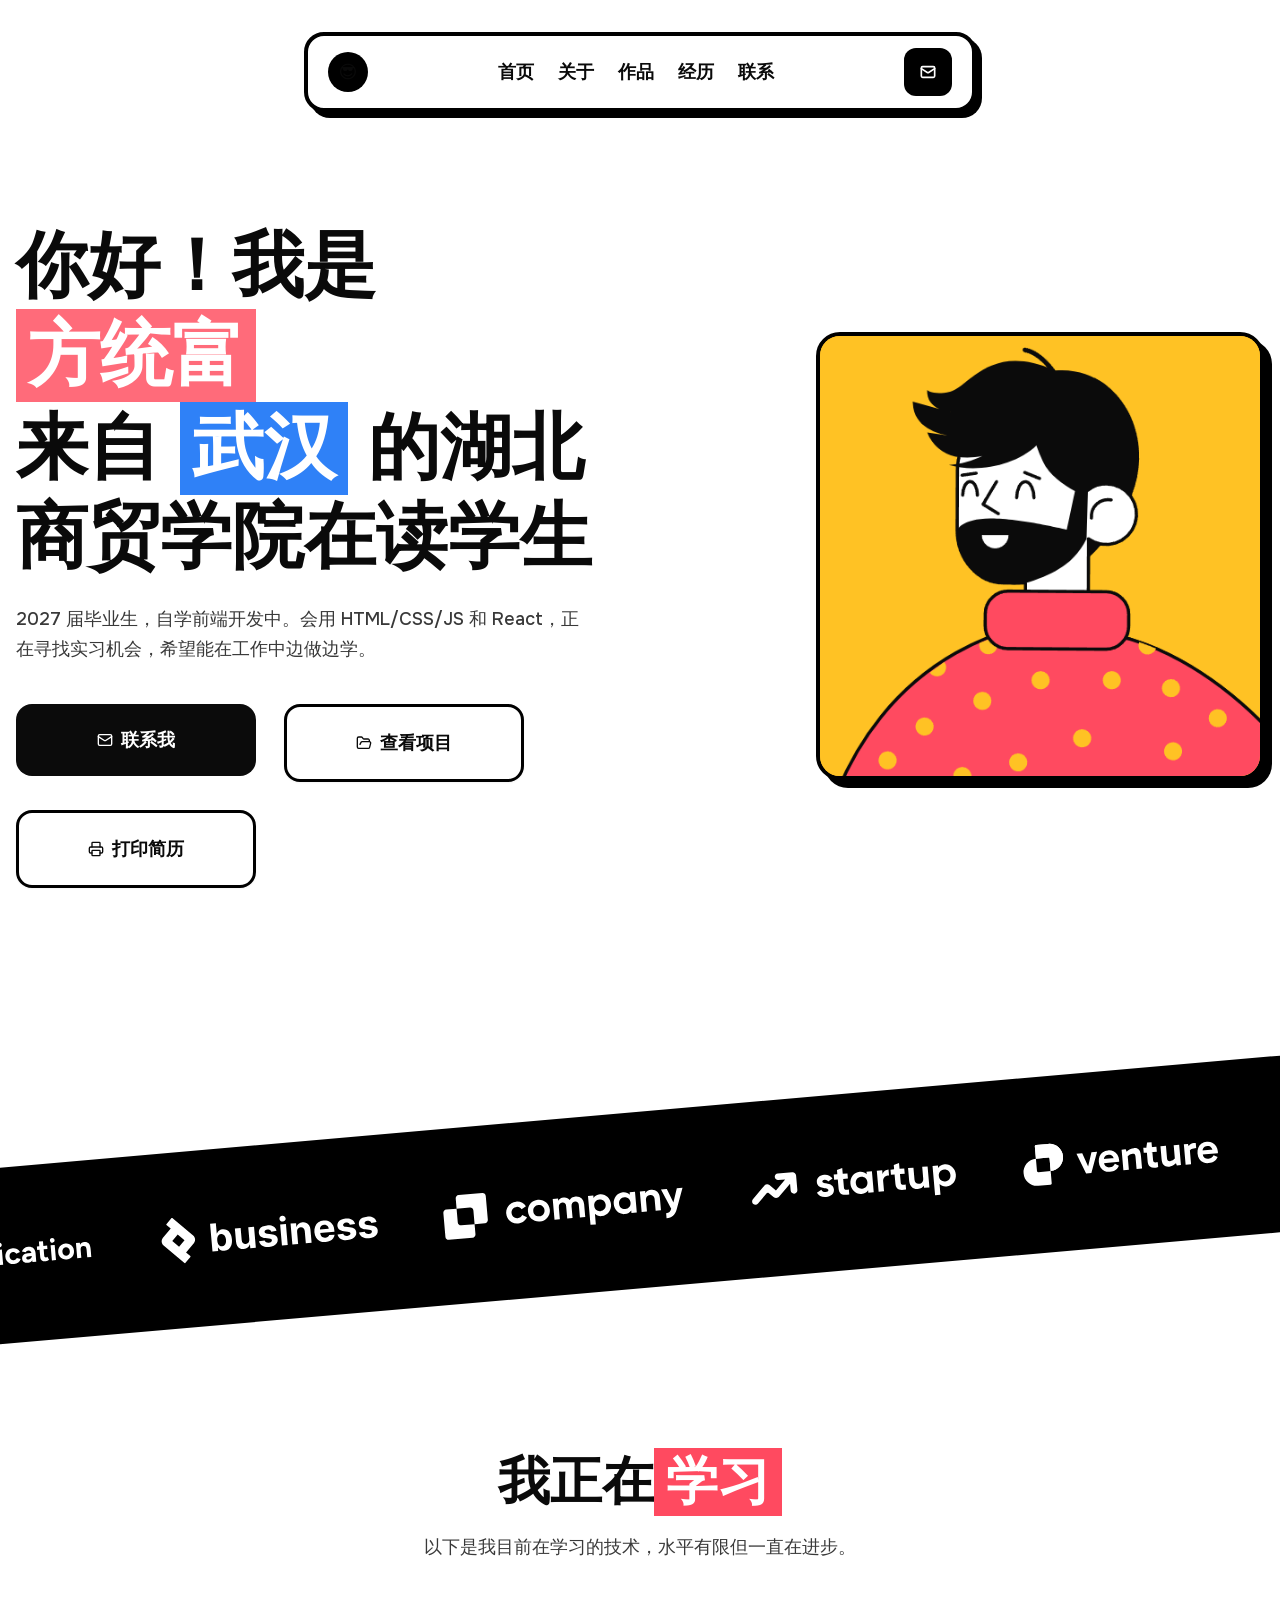
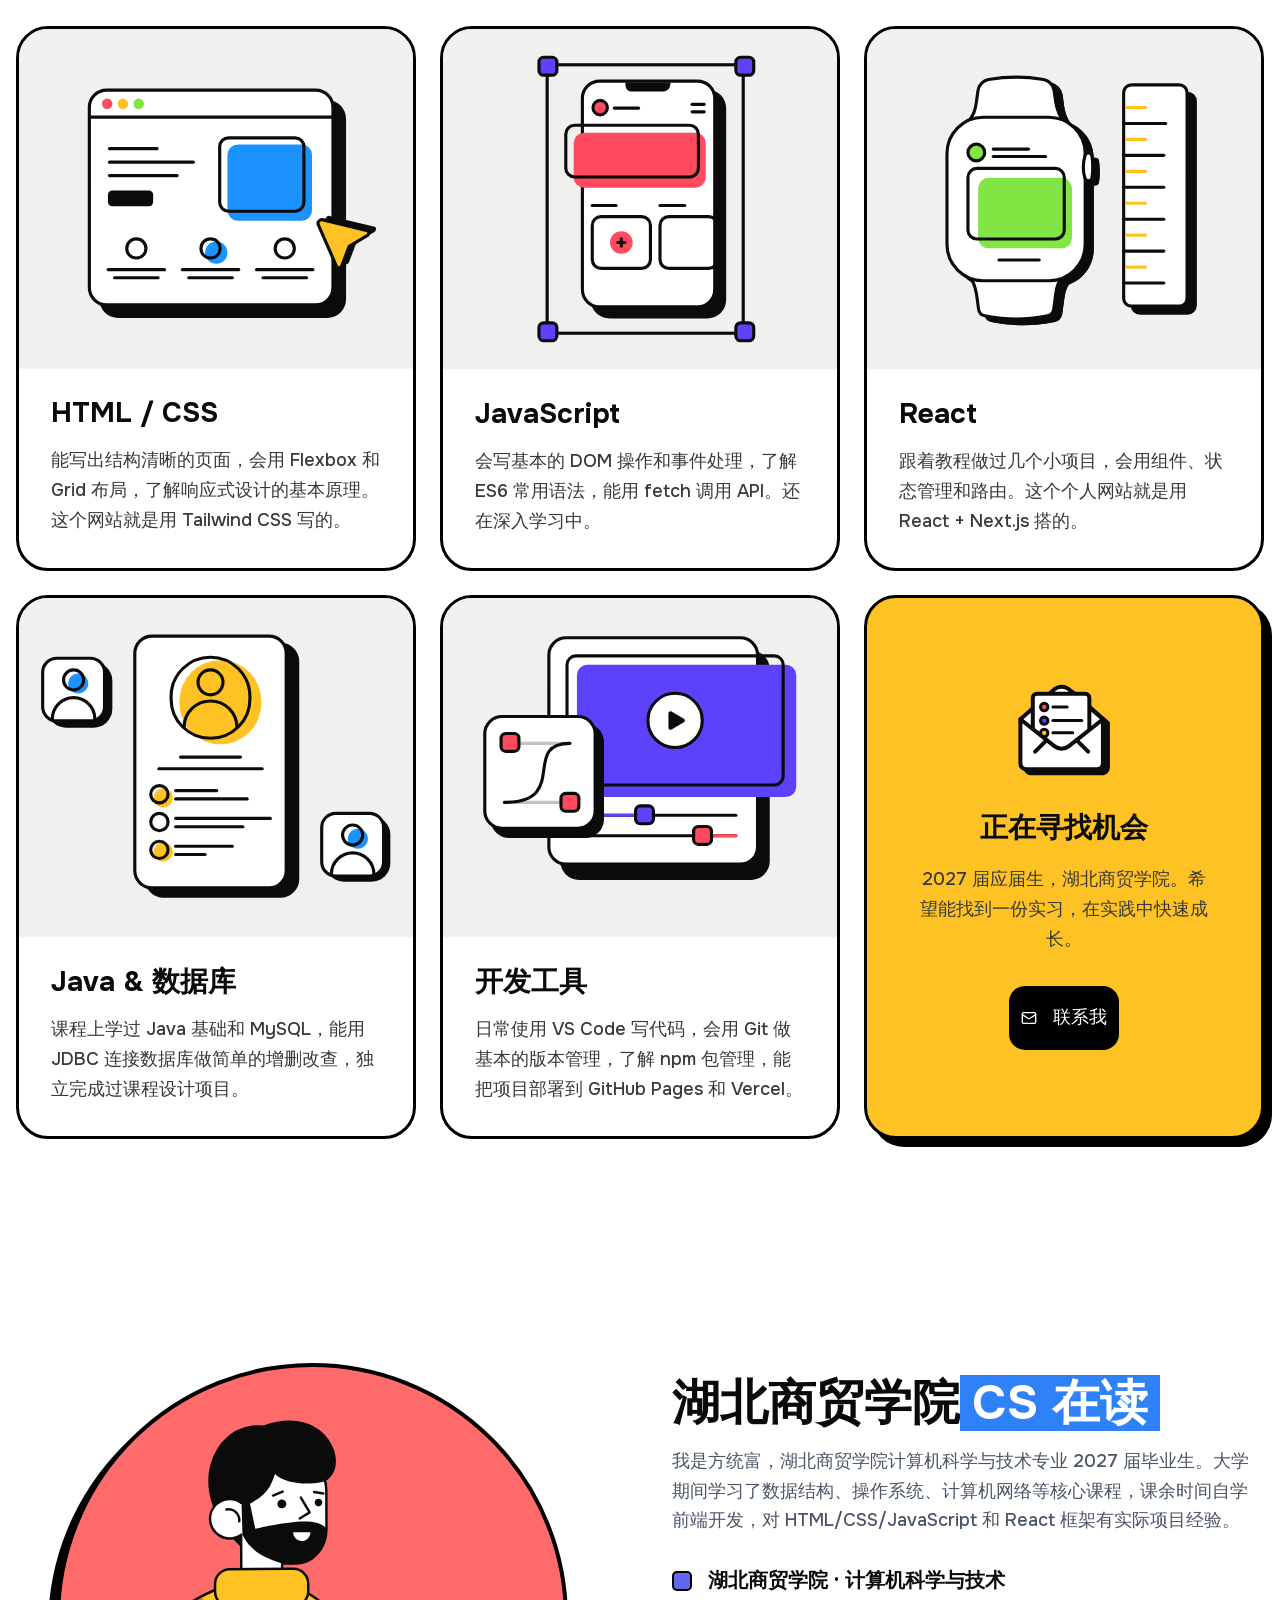
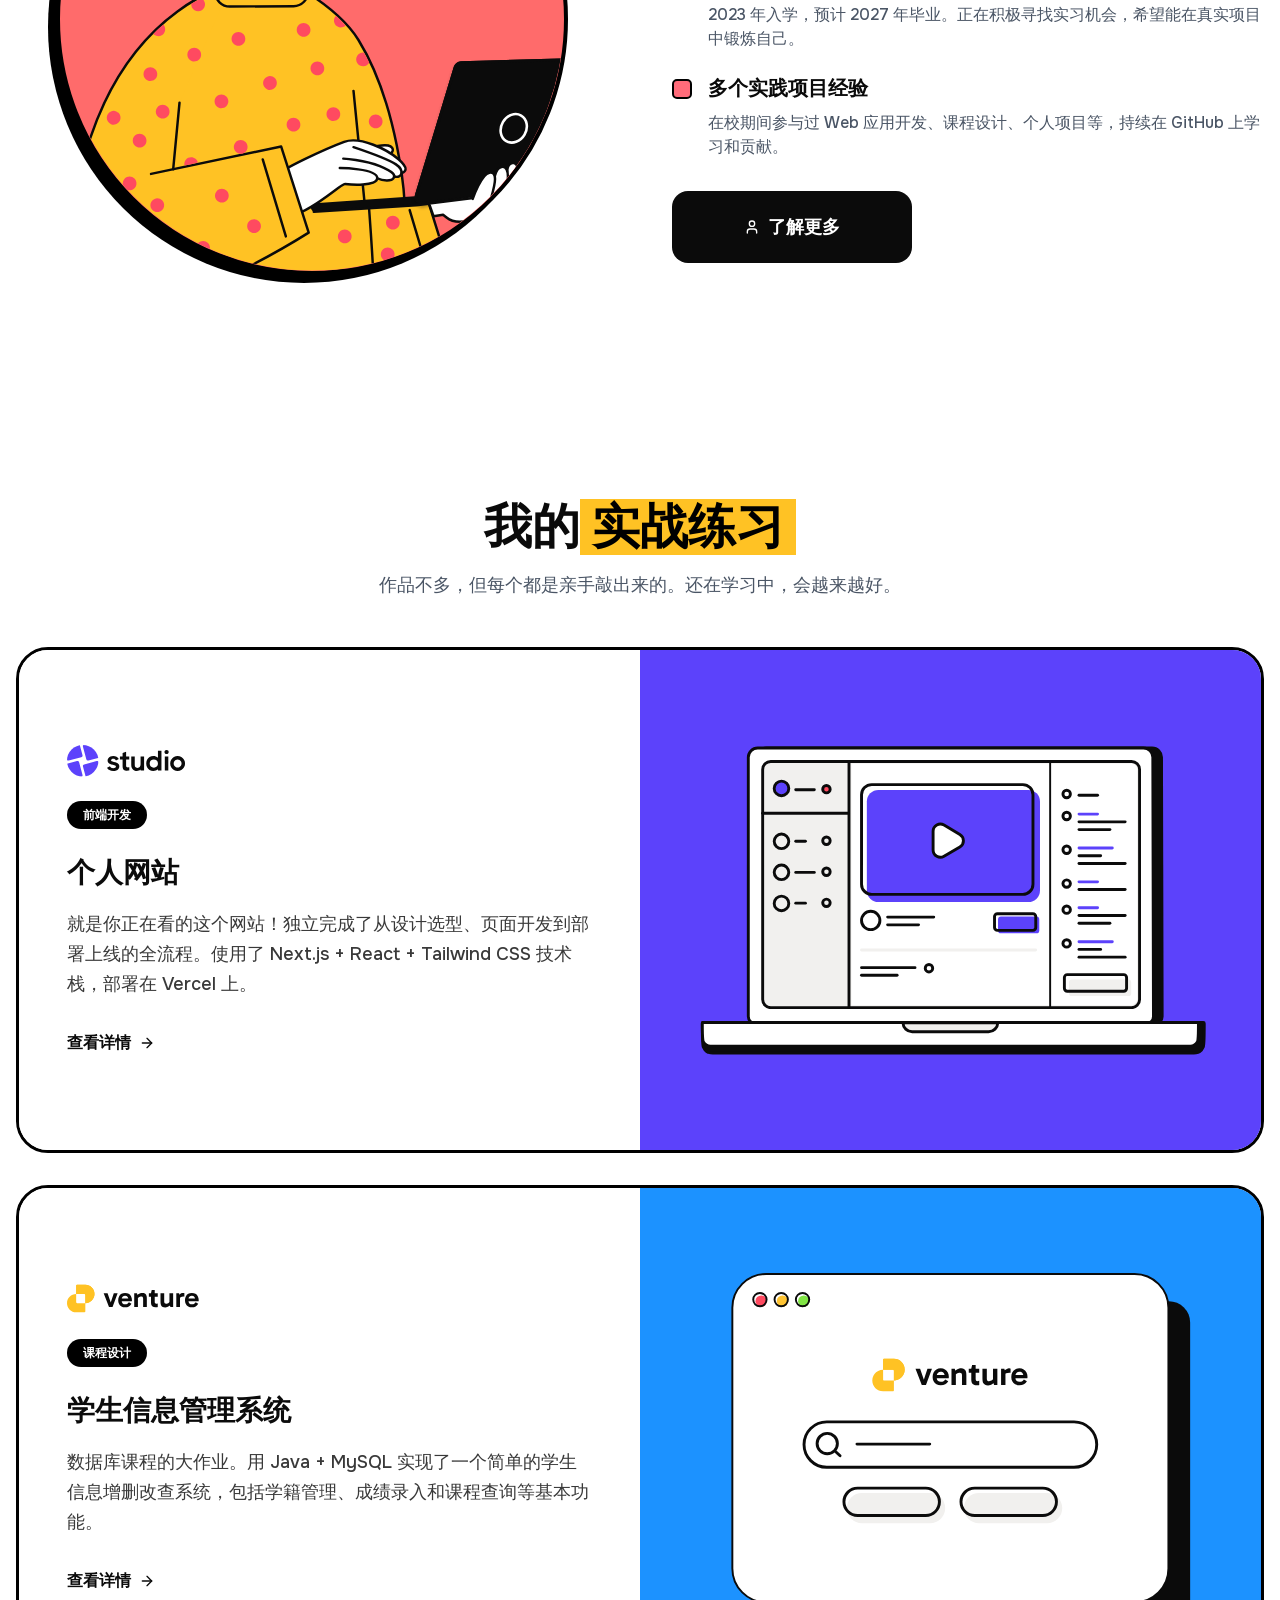
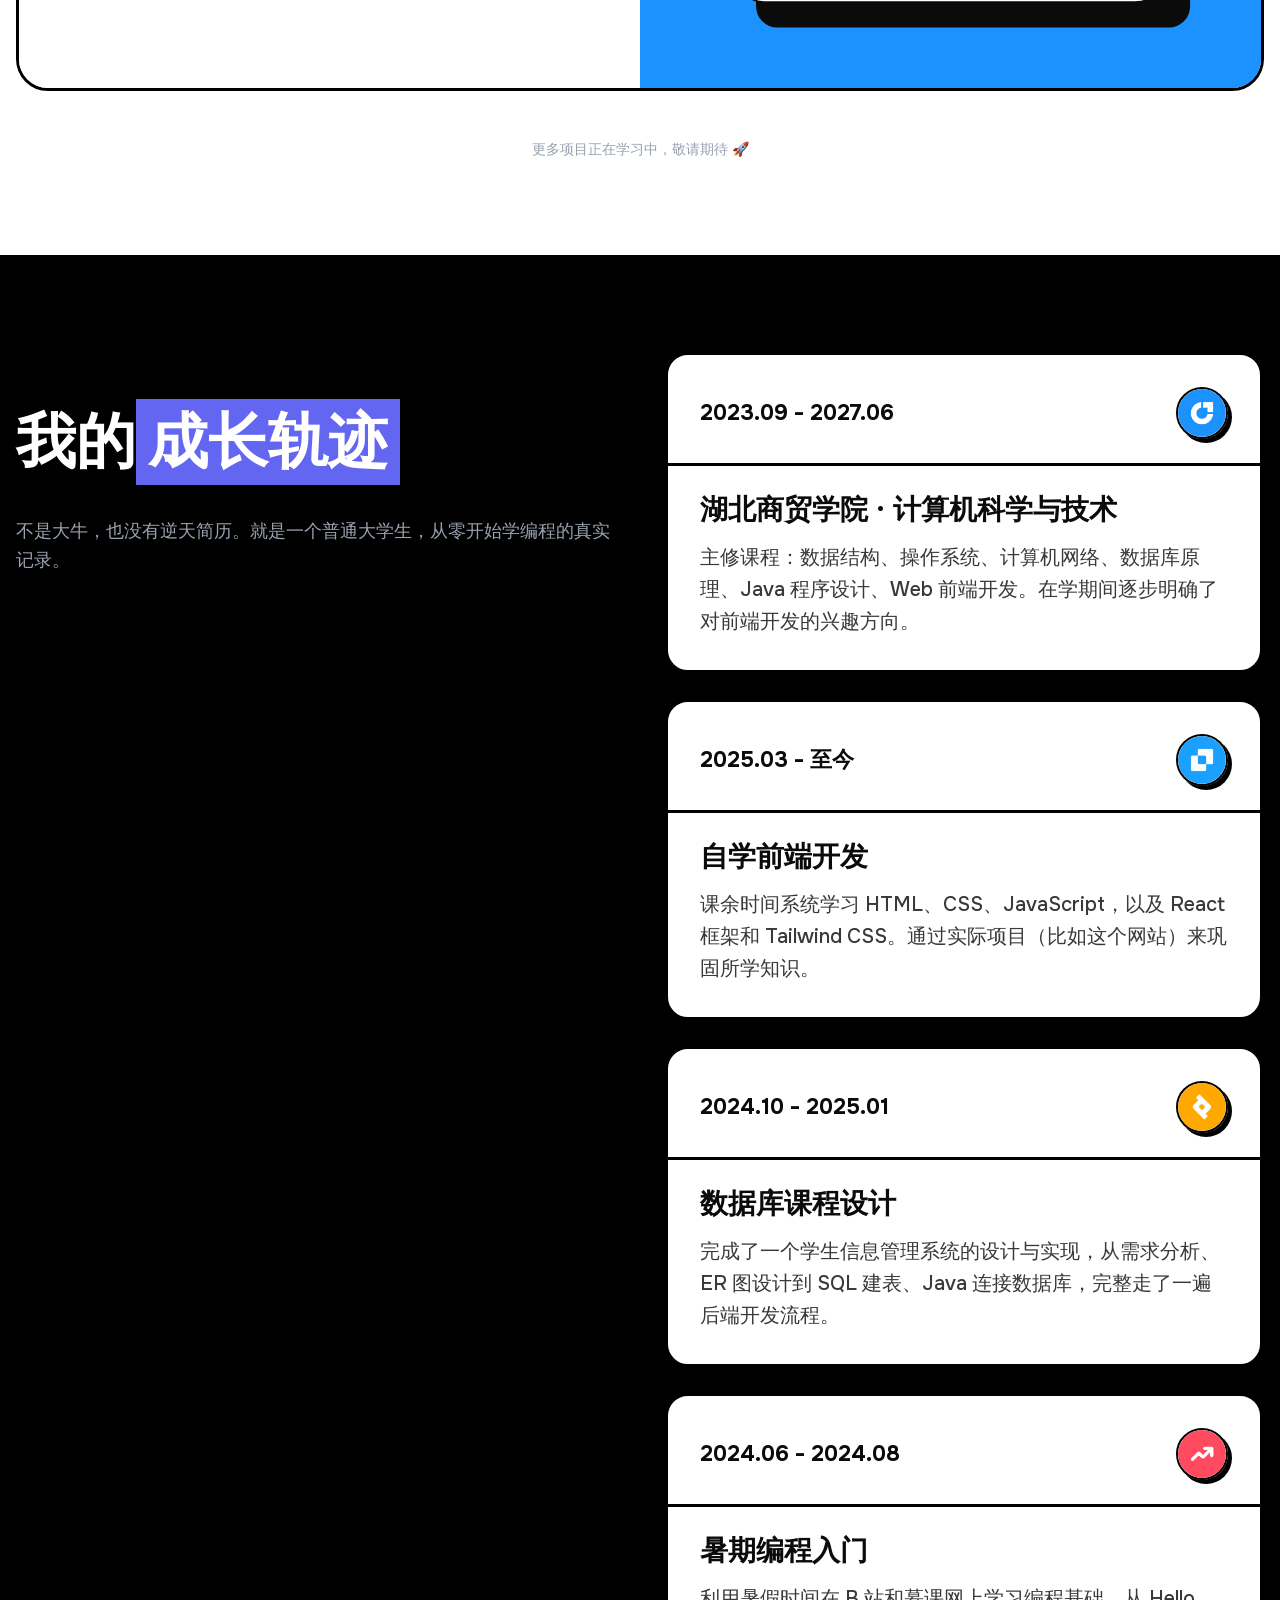
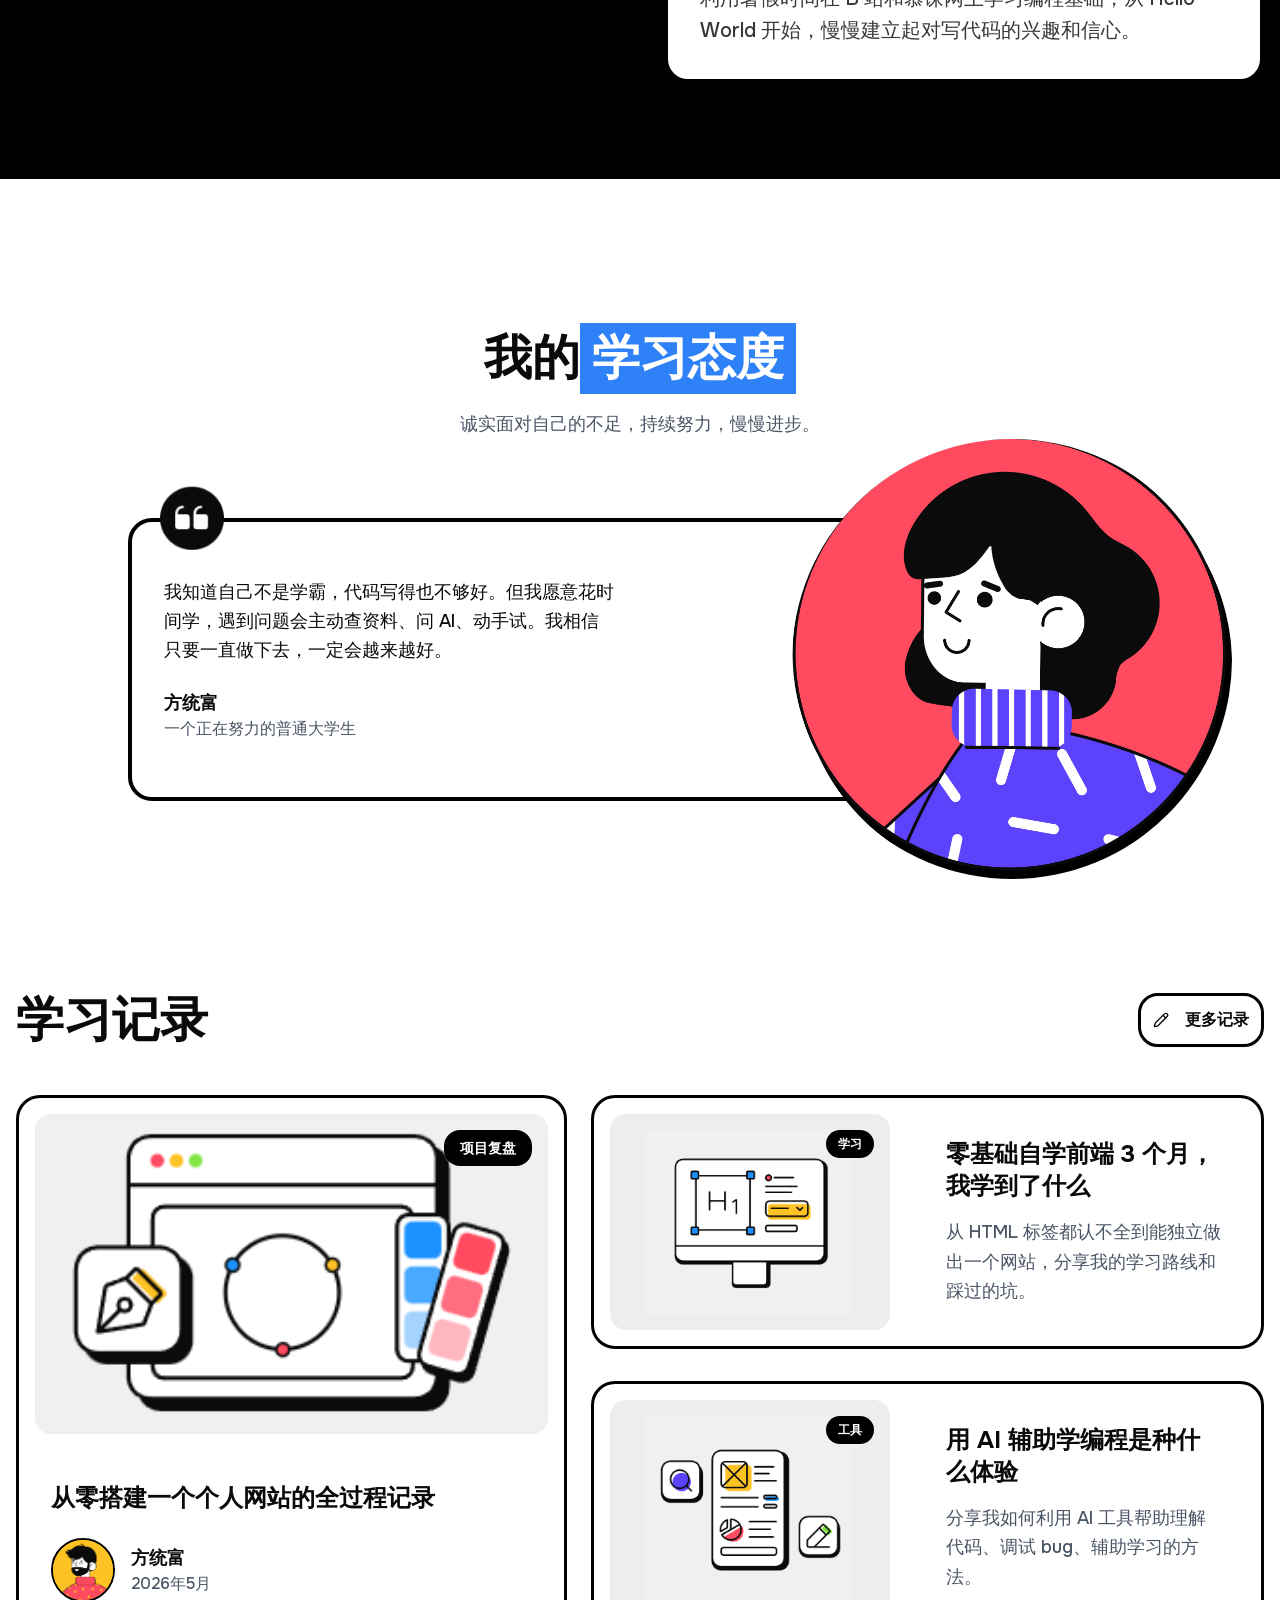
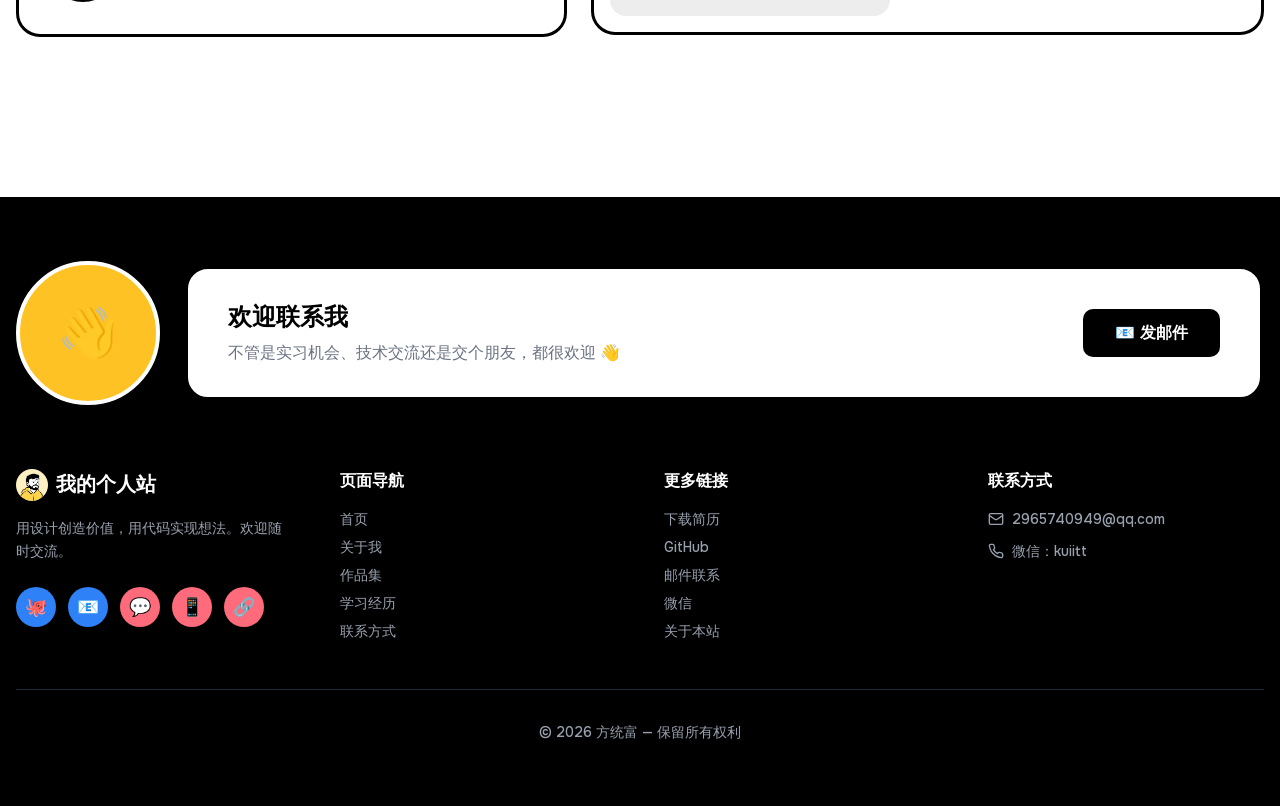
==== commit 154e7070: "🖨️ 添加打印简历功能" ====
--- a/index.html
+++ b/index.html
@@ -1 +1 @@
-<!DOCTYPE html><!--Y5ov95D_0vEL0Tm910CU3--><html lang="zh-CN"><head><meta charSet="utf-8"/><meta name="viewport" content="width=device-width, initial-scale=1"/><link rel="preload" as="image" href="/first-ccc/logos/application.svg"/><link rel="preload" as="image" href="/first-ccc/logos/business.svg"/><link rel="preload" as="image" href="/first-ccc/logos/company.svg"/><link rel="preload" as="image" href="/first-ccc/logos/startup.svg"/><link rel="preload" as="image" href="/first-ccc/logos/venture.svg"/><link rel="preload" as="image" href="/first-ccc/logos/agency.svg"/><link rel="stylesheet" href="/first-ccc/_next/static/css/665b311563c38dbf.css" data-precedence="next"/><link rel="stylesheet" href="/first-ccc/_next/static/css/5b727be223a7e404.css" data-precedence="next"/><link rel="preload" as="script" fetchPriority="low" href="/first-ccc/_next/static/chunks/webpack-e21f005e89d608e2.js"/><script src="/first-ccc/_next/static/chunks/4bd1b696-c023c6e3521b1417.js" async=""></script><script src="/first-ccc/_next/static/chunks/255-293e44824f2ec188.js" async=""></script><script src="/first-ccc/_next/static/chunks/main-app-6dbee0ef0bed55e5.js" async=""></script><script src="/first-ccc/_next/static/chunks/239-3c17a6d641bde0df.js" async=""></script><script src="/first-ccc/_next/static/chunks/app/page-31fa82a2ed739033.js" async=""></script><meta name="baidu-site-verification" content="codeva-69E96aUxxf"/><title>方统富 - 计算机科学与技术专业 | 个人网站</title><meta name="description" content="方统富，计算机科学与技术专业2027届毕业生，来自武汉。热爱前端与后端开发，正在寻找实习与校招机会。"/><meta name="author" content="方统富"/><meta name="keywords" content="方统富,计算机科学与技术,前端开发,后端开发,2027届,应届生,武汉,求职,实习,校招,个人网站"/><meta name="robots" content="index, follow"/><meta property="og:title" content="方统富 - 计算机科学与技术专业 | 个人网站"/><meta property="og:description" content="2027届CS应届生，热爱编程与技术创新，正在寻找实习与校招机会。"/><meta property="og:locale" content="zh_CN"/><meta property="og:type" content="website"/><meta name="twitter:card" content="summary"/><meta name="twitter:title" content="方统富 - 计算机科学与技术专业 | 个人网站"/><meta name="twitter:description" content="2027届CS应届生，热爱编程与技术创新，正在寻找实习与校招机会。"/><script src="/first-ccc/_next/static/chunks/polyfills-42372ed130431b0a.js" noModule=""></script></head><body class="__variable_4d9560 font-sans antialiased overflow-x-hidden"><div hidden=""><!--$--><!--/$--></div><main class="min-h-screen bg-[#FFFFFF]"><div class="container mx-auto px-4 pt-8 pb-4"><nav class="flex items-center justify-between bg-white border-4 border-black rounded-xl px-5 py-3 max-w-2xl mx-auto shadow-[6px_6px_0px_0px_rgba(0,0,0,1)]"><div class="w-10 h-10 bg-black rounded-full flex items-center justify-center flex-shrink-0 text-lg">😎</div><div class="hidden md:flex items-center gap-6 flex-1 justify-center"><a href="#home" class="text-[18px] font-bold leading-[20px] hover:opacity-70 transition-opacity">首页</a><a href="#about" class="text-[18px] font-bold leading-[20px] hover:opacity-70 transition-opacity">关于</a><a href="#portfolio" class="text-[18px] font-bold leading-[20px] hover:opacity-70 transition-opacity">作品</a><a href="#experience" class="text-[18px] font-bold leading-[20px] hover:opacity-70 transition-opacity">经历</a><a href="#contact" class="text-[18px] font-bold leading-[20px] hover:opacity-70 transition-opacity">联系</a></div><a href="#contact"><button data-slot="button" class="inline-flex items-center justify-center gap-2 whitespace-nowrap text-sm font-medium transition-all disabled:pointer-events-none disabled:opacity-50 [&amp;_svg]:pointer-events-none [&amp;_svg:not([class*=&#x27;size-&#x27;])]:size-4 shrink-0 [&amp;_svg]:shrink-0 outline-none focus-visible:border-ring focus-visible:ring-ring/50 focus-visible:ring-[3px] aria-invalid:ring-destructive/20 dark:aria-invalid:ring-destructive/40 aria-invalid:border-destructive py-2 has-[&gt;svg]:px-3 bg-black text-white hover:bg-black/90 rounded-sm px-5 h-12 min-w-[48px] flex-shrink-0"><svg xmlns="http://www.w3.org/2000/svg" width="24" height="24" viewBox="0 0 24 24" fill="none" stroke="currentColor" stroke-width="2.5" stroke-linecap="round" stroke-linejoin="round" class="lucide lucide-mail w-10 h-10"><rect width="20" height="16" x="2" y="4" rx="2"></rect><path d="m22 7-8.97 5.7a1.94 1.94 0 0 1-2.06 0L2 7"></path></svg></button></a></nav></div><section id="home" class="container mx-auto px-4 py-16 md:py-24"><div class="max-w-7xl mx-auto grid md:grid-cols-2 gap-12 items-center"><div class="space-y-6"><h1 class="text-[42px] leading-[50px] md:text-[72px] font-bold md:leading-[85px]">你好！我是<!-- --> <span class="bg-[#FF6B7A] text-white px-3 py-1 inline-block">方统富</span><br/>来自<!-- --> <span class="bg-[#2F81F7] text-white px-3 py-1 inline-block">武汉</span> <!-- -->的湖北商贸学院在读学生</h1><p class="text-[#393939] text-[16px] md:text-[18px] font-medium leading-[28px] md:leading-[30px] max-w-xl">2027 届毕业生，自学前端开发中。会用 HTML/CSS/JS 和 React，正在寻找实习机会，希望能在工作中边做边学。</p><div class="flex flex-col sm:flex-row flex-wrap gap-4 sm:gap-7 pt-4"><a href="#contact"><button data-slot="button" class="inline-flex items-center justify-center gap-2 whitespace-nowrap transition-all disabled:pointer-events-none disabled:opacity-50 [&amp;_svg]:pointer-events-none [&amp;_svg:not([class*=&#x27;size-&#x27;])]:size-4 shrink-0 [&amp;_svg]:shrink-0 outline-none focus-visible:border-ring focus-visible:ring-ring/50 focus-visible:ring-[3px] aria-invalid:ring-destructive/20 dark:aria-invalid:ring-destructive/40 aria-invalid:border-destructive has-[&gt;svg]:px-3 bg-[#0B0B0B] text-white hover:bg-black/90 rounded-lg py-5 px-8 md:py-[22px] md:px-[62px] text-base md:text-lg font-semibold h-auto w-full sm:w-auto sm:min-w-[240px]"><svg xmlns="http://www.w3.org/2000/svg" width="24" height="24" viewBox="0 0 24 24" fill="none" stroke="currentColor" stroke-width="2" stroke-linecap="round" stroke-linejoin="round" class="lucide lucide-mail w-5 h-5"><rect width="20" height="16" x="2" y="4" rx="2"></rect><path d="m22 7-8.97 5.7a1.94 1.94 0 0 1-2.06 0L2 7"></path></svg>联系我</button></a><a href="#portfolio"><button data-slot="button" class="inline-flex items-center justify-center gap-2 whitespace-nowrap transition-all disabled:pointer-events-none disabled:opacity-50 [&amp;_svg]:pointer-events-none [&amp;_svg:not([class*=&#x27;size-&#x27;])]:size-4 shrink-0 [&amp;_svg]:shrink-0 outline-none focus-visible:border-ring focus-visible:ring-ring/50 focus-visible:ring-[3px] aria-invalid:ring-destructive/20 dark:aria-invalid:ring-destructive/40 aria-invalid:border-destructive shadow-xs hover:text-accent-foreground dark:bg-input/30 dark:border-input dark:hover:bg-input/50 has-[&gt;svg]:px-3 bg-white border-[3px] border-black hover:bg-gray-50 rounded-lg py-5 px-8 md:py-[22px] md:px-[62px] text-base md:text-lg font-semibold h-auto w-full sm:w-auto sm:min-w-[240px]"><svg xmlns="http://www.w3.org/2000/svg" width="24" height="24" viewBox="0 0 24 24" fill="none" stroke="currentColor" stroke-width="2" stroke-linecap="round" stroke-linejoin="round" class="lucide lucide-folder-open w-5 h-5"><path d="m6 14 1.5-2.9A2 2 0 0 1 9.24 10H20a2 2 0 0 1 1.94 2.5l-1.54 6a2 2 0 0 1-1.95 1.5H4a2 2 0 0 1-2-2V5a2 2 0 0 1 2-2h3.9a2 2 0 0 1 1.69.9l.81 1.2a2 2 0 0 0 1.67.9H18a2 2 0 0 1 2 2v2"></path></svg>查看项目</button></a></div></div><div class="flex justify-center md:justify-end"><div class="relative w-full max-w-md aspect-square bg-[#FDB927] border-4 border-black rounded-3xl overflow-hidden shadow-[8px_8px_0px_0px_rgba(0,0,0,1)]"><img alt="卡通头像" loading="lazy" decoding="async" data-nimg="fill" class="object-cover" style="position:absolute;height:100%;width:100%;left:0;top:0;right:0;bottom:0;color:transparent" src="/first-ccc/images/design-mode/63407fbdc2d4ac5270385fd4_home-he.png"/></div></div></div></section><div class="overflow-hidden"><div class="relative overflow-hidden bg-black py-16 -rotate-[5deg] mt-32 mb-16 min-w-[120vw] -mx-[10vw] left-0"><div class="flex items-center gap-16 animate-marquee whitespace-nowrap"><img src="/first-ccc/logos/application.svg" alt="application" class="h-12 w-auto"/><img src="/first-ccc/logos/business.svg" alt="business" class="h-12 w-auto"/><img src="/first-ccc/logos/company.svg" alt="company" class="h-12 w-auto"/><img src="/first-ccc/logos/startup.svg" alt="startup" class="h-12 w-auto"/><img src="/first-ccc/logos/venture.svg" alt="venture" class="h-12 w-auto"/><img src="/first-ccc/logos/agency.svg" alt="agency" class="h-12 w-auto"/><img src="/first-ccc/logos/application.svg" alt="application" class="h-12 w-auto"/><img src="/first-ccc/logos/business.svg" alt="business" class="h-12 w-auto"/><img src="/first-ccc/logos/company.svg" alt="company" class="h-12 w-auto"/><img src="/first-ccc/logos/startup.svg" alt="startup" class="h-12 w-auto"/><img src="/first-ccc/logos/venture.svg" alt="venture" class="h-12 w-auto"/><img src="/first-ccc/logos/agency.svg" alt="agency" class="h-12 w-auto"/><img src="/first-ccc/logos/application.svg" alt="application" class="h-12 w-auto"/><img src="/first-ccc/logos/business.svg" alt="business" class="h-12 w-auto"/><img src="/first-ccc/logos/company.svg" alt="company" class="h-12 w-auto"/><img src="/first-ccc/logos/startup.svg" alt="startup" class="h-12 w-auto"/><img src="/first-ccc/logos/venture.svg" alt="venture" class="h-12 w-auto"/><img src="/first-ccc/logos/agency.svg" alt="agency" class="h-12 w-auto"/><img src="/first-ccc/logos/application.svg" alt="application" class="h-12 w-auto"/><img src="/first-ccc/logos/business.svg" alt="business" class="h-12 w-auto"/><img src="/first-ccc/logos/company.svg" alt="company" class="h-12 w-auto"/><img src="/first-ccc/logos/startup.svg" alt="startup" class="h-12 w-auto"/><img src="/first-ccc/logos/venture.svg" alt="venture" class="h-12 w-auto"/><img src="/first-ccc/logos/agency.svg" alt="agency" class="h-12 w-auto"/></div></div></div><section class="bg-white py-16 md:py-24"><div class="container mx-auto px-4"><div class="max-w-7xl mx-auto"><div class="text-center mb-12 md:mb-16"><h2 class="text-4xl md:text-[52px] md:leading-[60px] font-bold mb-4">我正在<span class="bg-[#FF4A60] text-white px-3 py-1 inline-block">学习</span></h2><p class="text-[#393939] text-base md:text-lg font-medium leading-relaxed md:leading-[30px] max-w-2xl mx-auto">以下是我目前在学习的技术，水平有限但一直在进步。</p></div><div class="grid md:grid-cols-2 lg:grid-cols-3 gap-6"><div class="bg-white border-[3px] border-black rounded-[32px] overflow-hidden hover:translate-y-[-4px] hover:shadow-[8px_8px_0px_0px_rgba(0,0,0,1)] transition-all duration-300 min-h-[480px] flex flex-col group"><div class="mb-6 -mx-[3px] -mt-[3px] overflow-hidden rounded-t-[29px]"><img alt="HTML / CSS" loading="lazy" width="382" height="328" decoding="async" data-nimg="1" class="w-full h-auto rounded-t-[29px] group-hover:scale-110 transition-transform duration-500 ease-out" style="color:transparent" src="/first-ccc/images/web-design.svg"/></div><div class="px-8 pb-8 flex-1 flex flex-col"><h3 class="text-[28px] leading-[40px] font-bold mb-3 text-[#0B0B0B]">HTML / CSS</h3><p class="text-[18px] leading-[30px] font-medium text-[#393939]">能写出结构清晰的页面，会用 Flexbox 和 Grid 布局，了解响应式设计的基本原理。这个网站就是用 Tailwind CSS 写的。</p></div></div><div class="bg-white border-[3px] border-black rounded-[32px] overflow-hidden hover:translate-y-[-4px] hover:shadow-[8px_8px_0px_0px_rgba(0,0,0,1)] transition-all duration-300 min-h-[480px] flex flex-col group"><div class="mb-6 -mx-[3px] -mt-[3px] overflow-hidden rounded-t-[29px]"><img alt="JavaScript" loading="lazy" width="382" height="328" decoding="async" data-nimg="1" class="w-full h-auto rounded-t-[29px] group-hover:scale-110 transition-transform duration-500 ease-out" style="color:transparent" src="/first-ccc/images/ui-ux-design.svg"/></div><div class="px-8 pb-8 flex-1 flex flex-col"><h3 class="text-[28px] leading-[40px] font-bold mb-3 text-[#0B0B0B]">JavaScript</h3><p class="text-[18px] leading-[30px] font-medium text-[#393939]">会写基本的 DOM 操作和事件处理，了解 ES6 常用语法，能用 fetch 调用 API。还在深入学习中。</p></div></div><div class="bg-white border-[3px] border-black rounded-[32px] overflow-hidden hover:translate-y-[-4px] hover:shadow-[8px_8px_0px_0px_rgba(0,0,0,1)] transition-all duration-300 min-h-[480px] flex flex-col group"><div class="mb-6 -mx-[3px] -mt-[3px] overflow-hidden rounded-t-[29px]"><img alt="React" loading="lazy" width="382" height="328" decoding="async" data-nimg="1" class="w-full h-auto rounded-t-[29px] group-hover:scale-110 transition-transform duration-500 ease-out" style="color:transparent" src="/first-ccc/images/product-design.svg"/></div><div class="px-8 pb-8 flex-1 flex flex-col"><h3 class="text-[28px] leading-[40px] font-bold mb-3 text-[#0B0B0B]">React</h3><p class="text-[18px] leading-[30px] font-medium text-[#393939]">跟着教程做过几个小项目，会用组件、状态管理和路由。这个个人网站就是用 React + Next.js 搭的。</p></div></div><div class="bg-white border-[3px] border-black rounded-[32px] overflow-hidden hover:translate-y-[-4px] hover:shadow-[8px_8px_0px_0px_rgba(0,0,0,1)] transition-all duration-300 min-h-[480px] flex flex-col group"><div class="mb-6 -mx-[3px] -mt-[3px] overflow-hidden rounded-t-[29px]"><img alt="Java &amp; 数据库" loading="lazy" width="382" height="328" decoding="async" data-nimg="1" class="w-full h-auto rounded-t-[29px] group-hover:scale-110 transition-transform duration-500 ease-out" style="color:transparent" src="/first-ccc/images/user-research.svg"/></div><div class="px-8 pb-8 flex-1 flex flex-col"><h3 class="text-[28px] leading-[40px] font-bold mb-3 text-[#0B0B0B]">Java &amp; 数据库</h3><p class="text-[18px] leading-[30px] font-medium text-[#393939]">课程上学过 Java 基础和 MySQL，能用 JDBC 连接数据库做简单的增删改查，独立完成过课程设计项目。</p></div></div><div class="bg-white border-[3px] border-black rounded-[32px] overflow-hidden hover:translate-y-[-4px] hover:shadow-[8px_8px_0px_0px_rgba(0,0,0,1)] transition-all duration-300 min-h-[480px] flex flex-col group"><div class="mb-6 -mx-[3px] -mt-[3px] overflow-hidden rounded-t-[29px]"><img alt="开发工具" loading="lazy" width="382" height="328" decoding="async" data-nimg="1" class="w-full h-auto rounded-t-[29px] group-hover:scale-110 transition-transform duration-500 ease-out" style="color:transparent" src="/first-ccc/images/motion-graphics.svg"/></div><div class="px-8 pb-8 flex-1 flex flex-col"><h3 class="text-[28px] leading-[40px] font-bold mb-3 text-[#0B0B0B]">开发工具</h3><p class="text-[18px] leading-[30px] font-medium text-[#393939]">日常使用 VS Code 写代码，会用 Git 做基本的版本管理，了解 npm 包管理，能把项目部署到 GitHub Pages 和 Vercel。</p></div></div><div class="bg-[#FFC224] border-[3px] border-black rounded-[32px] p-8 md:p-12 flex flex-col items-center justify-center text-center hover:translate-y-[-4px] transition-transform min-h-[480px] relative shadow-[8px_8px_0px_0px_rgba(0,0,0,1)]"><div class="mb-8"><img alt="联系我" loading="lazy" width="92" height="92" decoding="async" data-nimg="1" class="w-[92px] h-[92px]" style="color:transparent" src="/first-ccc/images/get-in-touch.svg"/></div><h3 class="text-[28px] leading-[40px] font-bold mb-4 text-[#0B0B0B]">正在寻找机会</h3><p class="text-[18px] leading-[30px] font-medium text-[#393939] mb-8">2027 届应届生，湖北商贸学院。希望能找到一份实习，在实践中快速成长。</p><a href="#contact"><button data-slot="button" class="inline-flex items-center justify-center gap-2 whitespace-nowrap transition-all disabled:pointer-events-none disabled:opacity-50 [&amp;_svg]:pointer-events-none [&amp;_svg:not([class*=&#x27;size-&#x27;])]:size-4 shrink-0 [&amp;_svg]:shrink-0 outline-none focus-visible:border-ring focus-visible:ring-ring/50 focus-visible:ring-[3px] aria-invalid:ring-destructive/20 dark:aria-invalid:ring-destructive/40 aria-invalid:border-destructive has-[&gt;svg]:px-3 bg-black text-white hover:bg-black/90 rounded-[16px] px-12 py-6 font-medium text-[18px] w-full max-w-[340px] h-[64px]"><svg xmlns="http://www.w3.org/2000/svg" width="24" height="24" viewBox="0 0 24 24" fill="none" stroke="currentColor" stroke-width="2" stroke-linecap="round" stroke-linejoin="round" class="lucide lucide-mail w-5 h-5 mr-2"><rect width="20" height="16" x="2" y="4" rx="2"></rect><path d="m22 7-8.97 5.7a1.94 1.94 0 0 1-2.06 0L2 7"></path></svg>联系我</button></a></div></div></div></div></section><section class="container mx-auto px-4 py-16 md:py-32" id="about"><div class="max-w-7xl mx-auto grid md:grid-cols-2 gap-12 md:gap-16 items-center"><div class="flex justify-center"><div class="relative w-full max-w-lg aspect-square border-[4px] border-black rounded-full overflow-hidden bg-[#FF6B6B] shadow-[-8px_8px_0px_0px_rgba(0,0,0,1)]"><img alt="关于我" loading="lazy" decoding="async" data-nimg="fill" class="object-cover" style="position:absolute;height:100%;width:100%;left:0;top:0;right:0;bottom:0;color:transparent" src="/first-ccc/images/about-me.svg"/></div></div><div class="space-y-6 md:space-y-8"><div><h2 class="text-3xl md:text-4xl lg:text-5xl font-bold mb-4">湖北商贸学院<span class="bg-[#2F81F7] text-white px-3 py-1 inline-block">CS 在读</span></h2><p class="text-gray-600 text-base md:text-lg leading-relaxed">我是方统富，湖北商贸学院计算机科学与技术专业 2027 届毕业生。大学期间学习了数据结构、操作系统、计算机网络等核心课程，课余时间自学前端开发，对 HTML/CSS/JavaScript 和 React 框架有实际项目经验。</p></div><div class="space-y-6"><div class="flex gap-4 items-start"><div class="w-5 h-5 bg-[#6366F1] border-2 border-black rounded-[5px] flex-shrink-0 mt-1"></div><div><h3 class="text-lg md:text-xl font-bold mb-2">湖北商贸学院 · 计算机科学与技术</h3><p class="text-gray-600 text-sm md:text-base">2023 年入学，预计 2027 年毕业。正在积极寻找实习机会，希望能在真实项目中锻炼自己。</p></div></div><div class="flex gap-4 items-start"><div class="w-5 h-5 bg-[#FF6B7A] border-2 border-black rounded-[5px] flex-shrink-0 mt-1"></div><div><h3 class="text-lg md:text-xl font-bold mb-2">多个实践项目经验</h3><p class="text-gray-600 text-sm md:text-base">在校期间参与过 Web 应用开发、课程设计、个人项目等，持续在 GitHub 上学习和贡献。</p></div></div></div><button data-slot="button" class="inline-flex items-center justify-center gap-2 whitespace-nowrap transition-all disabled:pointer-events-none disabled:opacity-50 [&amp;_svg]:pointer-events-none [&amp;_svg:not([class*=&#x27;size-&#x27;])]:size-4 shrink-0 [&amp;_svg]:shrink-0 outline-none focus-visible:border-ring focus-visible:ring-ring/50 focus-visible:ring-[3px] aria-invalid:ring-destructive/20 dark:aria-invalid:ring-destructive/40 aria-invalid:border-destructive has-[&gt;svg]:px-3 bg-[#0B0B0B] text-white hover:bg-black/90 rounded-lg py-5 px-8 md:py-[22px] md:px-[62px] text-base md:text-lg font-semibold h-auto w-full sm:w-auto sm:min-w-[240px]"><svg xmlns="http://www.w3.org/2000/svg" width="24" height="24" viewBox="0 0 24 24" fill="none" stroke="currentColor" stroke-width="2" stroke-linecap="round" stroke-linejoin="round" class="lucide lucide-user w-5 h-5"><path d="M19 21v-2a4 4 0 0 0-4-4H9a4 4 0 0 0-4 4v2"></path><circle cx="12" cy="7" r="4"></circle></svg>了解更多</button></div></div></section><section class="container mx-auto px-4 py-16 md:py-24" id="portfolio"><div class="max-w-7xl mx-auto"><div class="text-center mb-12"><h2 class="text-3xl md:text-4xl lg:text-5xl font-bold mb-4">我的<span class="bg-[#FFC224] text-black px-3 py-1 inline-block">实战练习</span></h2><p class="text-gray-600 text-base md:text-lg max-w-2xl mx-auto">作品不多，但每个都是亲手敲出来的。还在学习中，会越来越好。</p></div><div class="space-y-8 mb-12"><div class="group grid md:grid-cols-2 bg-white border-[3px] border-black rounded-[32px] overflow-hidden hover:shadow-[8px_8px_0px_0px_rgba(0,0,0,1)] transition-all"><div class="p-6 md:p-12 flex flex-col justify-center bg-white"><div class="flex items-center gap-3 mb-6"><img alt="个人网站 logo" loading="lazy" width="120" height="32" decoding="async" data-nimg="1" class="h-6 md:h-8 w-auto" style="color:transparent" src="/first-ccc/images/studio-logo.svg"/></div><span class="inline-block bg-black text-white text-xs font-semibold px-4 py-1.5 rounded-full mb-6 w-fit">前端开发</span><h3 class="text-xl md:text-[28px] font-bold mb-4 leading-tight md:leading-[40px] text-[#0B0B0B]">个人网站</h3><p class="text-base md:text-[18px] text-[#393939] mb-8 leading-relaxed md:leading-[30px] font-medium">就是你正在看的这个网站！独立完成了从设计选型、页面开发到部署上线的全流程。使用了 Next.js + React + Tailwind CSS 技术栈，部署在 Vercel 上。</p><a href="#" class="flex items-center gap-2 font-semibold text-[#0B0B0B] hover:gap-3 transition-all text-sm md:text-base">查看详情<svg xmlns="http://www.w3.org/2000/svg" width="24" height="24" viewBox="0 0 24 24" fill="none" stroke="currentColor" stroke-width="2" stroke-linecap="round" stroke-linejoin="round" class="lucide lucide-arrow-right w-4 h-4"><path d="M5 12h14"></path><path d="m12 5 7 7-7 7"></path></svg></a></div><div class="bg-[#6366F1] relative overflow-hidden min-h-[250px] md:min-h-[500px]"><img alt="个人网站" loading="lazy" decoding="async" data-nimg="fill" class="object-cover transition-transform duration-500 ease-out group-hover:scale-110" style="position:absolute;height:100%;width:100%;left:0;top:0;right:0;bottom:0;color:transparent" src="/first-ccc/images/studio-workspace.svg"/></div></div><div class="group grid md:grid-cols-2 bg-white border-[3px] border-black rounded-[32px] overflow-hidden hover:shadow-[8px_8px_0px_0px_rgba(0,0,0,1)] transition-all"><div class="p-6 md:p-12 flex flex-col justify-center bg-white"><div class="flex items-center gap-3 mb-6"><img alt="学生信息管理系统 logo" loading="lazy" width="120" height="32" decoding="async" data-nimg="1" class="h-6 md:h-8 w-auto" style="color:transparent" src="/first-ccc/images/venture-logo.svg"/></div><span class="inline-block bg-black text-white text-xs font-semibold px-4 py-1.5 rounded-full mb-6 w-fit">课程设计</span><h3 class="text-xl md:text-[28px] font-bold mb-4 leading-tight md:leading-[40px] text-[#0B0B0B]">学生信息管理系统</h3><p class="text-base md:text-[18px] text-[#393939] mb-8 leading-relaxed md:leading-[30px] font-medium">数据库课程的大作业。用 Java + MySQL 实现了一个简单的学生信息增删改查系统，包括学籍管理、成绩录入和课程查询等基本功能。</p><a href="#" class="flex items-center gap-2 font-semibold text-[#0B0B0B] hover:gap-3 transition-all text-sm md:text-base">查看详情<svg xmlns="http://www.w3.org/2000/svg" width="24" height="24" viewBox="0 0 24 24" fill="none" stroke="currentColor" stroke-width="2" stroke-linecap="round" stroke-linejoin="round" class="lucide lucide-arrow-right w-4 h-4"><path d="M5 12h14"></path><path d="m12 5 7 7-7 7"></path></svg></a></div><div class="bg-[#2F81F7] relative overflow-hidden min-h-[250px] md:min-h-[500px]"><img alt="学生信息管理系统" loading="lazy" decoding="async" data-nimg="fill" class="object-cover transition-transform duration-500 ease-out group-hover:scale-110" style="position:absolute;height:100%;width:100%;left:0;top:0;right:0;bottom:0;color:transparent" src="/first-ccc/images/venture-workspace.svg"/></div></div></div><div class="flex justify-center"><p class="text-gray-400 text-sm">更多项目正在学习中，敬请期待 🚀</p></div></div></section><section class="bg-black py-16 md:py-24" id="experience"><div class="container mx-auto px-4"><div class="max-w-7xl mx-auto grid md:grid-cols-2 gap-12 items-start"><div class="text-white pt-0 md:pt-12 md:sticky md:top-12 self-start"><h2 class="text-3xl md:text-4xl lg:text-6xl font-bold mb-6 md:mb-8 leading-[1.3]">我的<span class="bg-[#6366F1] text-white px-3 py-1 inline-block">成长轨迹</span></h2><p class="text-gray-400 mb-8 md:mb-10 leading-relaxed text-base md:text-lg">不是大牛，也没有逆天简历。就是一个普通大学生，从零开始学编程的真实记录。</p></div><div class="space-y-6"><div class="bg-white border-4 border-black rounded-3xl min-h-[220px] md:min-h-[240px]"><div class="flex items-center justify-between mb-4 md:mb-6 pt-6 md:pt-8 px-6 md:px-8"><div class="text-base md:text-[22px] leading-tight md:leading-[34px] font-bold text-[#0B0B0B]">2023.09 - 2027.06</div><div class="rounded-full border-2 border-black shadow-[4px_4px_0px_0px_rgba(0,0,0,1)]"><img alt="湖北商贸学院 · 计算机科学与技术" loading="lazy" width="48" height="48" decoding="async" data-nimg="1" class="w-10 h-10 md:w-12 md:h-12 flex-shrink-0 rounded-full" style="color:transparent" src="/first-ccc/images/agency.png"/></div></div><div class="border-t-[3px] border-black mb-4 md:mb-6"></div><div class="px-6 md:px-8 pb-6 md:pb-8"><h3 class="text-xl md:text-[28px] leading-tight md:leading-[40px] font-bold text-[#0B0B0B] mb-2 md:mb-3">湖北商贸学院 · 计算机科学与技术</h3><p class="text-[#393939] text-base md:text-[20px] leading-relaxed md:leading-[32px]">主修课程：数据结构、操作系统、计算机网络、数据库原理、Java 程序设计、Web 前端开发。在学期间逐步明确了对前端开发的兴趣方向。</p></div></div><div class="bg-white border-4 border-black rounded-3xl min-h-[220px] md:min-h-[240px]"><div class="flex items-center justify-between mb-4 md:mb-6 pt-6 md:pt-8 px-6 md:px-8"><div class="text-base md:text-[22px] leading-tight md:leading-[34px] font-bold text-[#0B0B0B]">2025.03 - 至今</div><div class="rounded-full border-2 border-black shadow-[4px_4px_0px_0px_rgba(0,0,0,1)]"><img alt="自学前端开发" loading="lazy" width="48" height="48" decoding="async" data-nimg="1" class="w-10 h-10 md:w-12 md:h-12 flex-shrink-0 rounded-full" style="color:transparent" src="/first-ccc/images/company.png"/></div></div><div class="border-t-[3px] border-black mb-4 md:mb-6"></div><div class="px-6 md:px-8 pb-6 md:pb-8"><h3 class="text-xl md:text-[28px] leading-tight md:leading-[40px] font-bold text-[#0B0B0B] mb-2 md:mb-3">自学前端开发</h3><p class="text-[#393939] text-base md:text-[20px] leading-relaxed md:leading-[32px]">课余时间系统学习 HTML、CSS、JavaScript，以及 React 框架和 Tailwind CSS。通过实际项目（比如这个网站）来巩固所学知识。</p></div></div><div class="bg-white border-4 border-black rounded-3xl min-h-[220px] md:min-h-[240px]"><div class="flex items-center justify-between mb-4 md:mb-6 pt-6 md:pt-8 px-6 md:px-8"><div class="text-base md:text-[22px] leading-tight md:leading-[34px] font-bold text-[#0B0B0B]">2024.10 - 2025.01</div><div class="rounded-full border-2 border-black shadow-[4px_4px_0px_0px_rgba(0,0,0,1)]"><img alt="数据库课程设计" loading="lazy" width="48" height="48" decoding="async" data-nimg="1" class="w-10 h-10 md:w-12 md:h-12 flex-shrink-0 rounded-full" style="color:transparent" src="/first-ccc/images/busines.png"/></div></div><div class="border-t-[3px] border-black mb-4 md:mb-6"></div><div class="px-6 md:px-8 pb-6 md:pb-8"><h3 class="text-xl md:text-[28px] leading-tight md:leading-[40px] font-bold text-[#0B0B0B] mb-2 md:mb-3">数据库课程设计</h3><p class="text-[#393939] text-base md:text-[20px] leading-relaxed md:leading-[32px]">完成了一个学生信息管理系统的设计与实现，从需求分析、ER 图设计到 SQL 建表、Java 连接数据库，完整走了一遍后端开发流程。</p></div></div><div class="bg-white border-4 border-black rounded-3xl min-h-[220px] md:min-h-[240px]"><div class="flex items-center justify-between mb-4 md:mb-6 pt-6 md:pt-8 px-6 md:px-8"><div class="text-base md:text-[22px] leading-tight md:leading-[34px] font-bold text-[#0B0B0B]">2024.06 - 2024.08</div><div class="rounded-full border-2 border-black shadow-[4px_4px_0px_0px_rgba(0,0,0,1)]"><img alt="暑期编程入门" loading="lazy" width="48" height="48" decoding="async" data-nimg="1" class="w-10 h-10 md:w-12 md:h-12 flex-shrink-0 rounded-full" style="color:transparent" src="/first-ccc/images/startup.png"/></div></div><div class="border-t-[3px] border-black mb-4 md:mb-6"></div><div class="px-6 md:px-8 pb-6 md:pb-8"><h3 class="text-xl md:text-[28px] leading-tight md:leading-[40px] font-bold text-[#0B0B0B] mb-2 md:mb-3">暑期编程入门</h3><p class="text-[#393939] text-base md:text-[20px] leading-relaxed md:leading-[32px]">利用暑假时间在 B 站和慕课网上学习编程基础，从 Hello World 开始，慢慢建立起对写代码的兴趣和信心。</p></div></div></div></div></div></section><section class="container mx-auto px-4 py-16 md:py-24"><div class="max-w-7xl mx-auto"><div class="text-center mb-12 pt-4 md:pt-12"><h2 class="text-3xl md:text-4xl lg:text-5xl font-bold mb-4 leading-[1.3]">我的<span class="bg-[#2F81F7] text-white px-3 py-1 inline-block">学习态度</span></h2><p class="text-gray-600 text-base md:text-lg max-w-2xl mx-auto pb-8">诚实面对自己的不足，持续努力，慢慢进步。</p></div><div class="relative max-w-5xl mx-auto"><div class="relative"><div class="bg-white border-4 border-black rounded-3xl py-8 md:py-14 px-6 md:px-8 md:pr-72 lg:pr-72"><div class="absolute -top-6 md:-top-8 left-6 md:left-8 w-12 h-12 md:w-16 md:h-16"><img alt="引号" loading="lazy" width="64" height="64" decoding="async" data-nimg="1" class="w-full h-full" style="color:transparent" src="/first-ccc/images/633b1c81e34cfb82b85454eb-quote-s.png"/></div><div class="md:max-w-[65%]"><p class="text-sm md:text-base lg:text-lg mb-6 leading-relaxed">我知道自己不是学霸，代码写得也不够好。但我愿意花时间学，遇到问题会主动查资料、问 AI、动手试。我相信只要一直做下去，一定会越来越好。</p><div><div class="font-bold text-base md:text-lg">方统富</div><div class="text-gray-600 text-sm md:text-base">一个正在努力的普通大学生</div></div></div></div><div class="absolute -right-20 top-1/2 -translate-y-1/2 w-[440px] h-[440px] rounded-full overflow-hidden hidden lg:block"><img alt="照片" loading="lazy" decoding="async" data-nimg="fill" class="object-cover" style="position:absolute;height:100%;width:100%;left:0;top:0;right:0;bottom:0;color:transparent" src="/first-ccc/images/633b277fc2e3697bb14c6a4f-frances.png"/></div></div></div></div></section><section class="container mx-auto px-4 py-16 md:py-24"><div class="max-w-7xl mx-auto"><div class="flex flex-col sm:flex-row items-start sm:items-center justify-between gap-4 mb-12"><h2 class="text-3xl md:text-4xl lg:text-5xl font-bold">学习记录</h2><button data-slot="button" class="inline-flex items-center justify-center gap-2 whitespace-nowrap transition-all disabled:pointer-events-none disabled:opacity-50 [&amp;_svg]:pointer-events-none [&amp;_svg:not([class*=&#x27;size-&#x27;])]:size-4 shrink-0 [&amp;_svg]:shrink-0 outline-none focus-visible:border-ring focus-visible:ring-ring/50 focus-visible:ring-[3px] aria-invalid:ring-destructive/20 dark:aria-invalid:ring-destructive/40 aria-invalid:border-destructive shadow-xs hover:text-accent-foreground dark:bg-input/30 dark:border-input dark:hover:bg-input/50 h-9 has-[&gt;svg]:px-3 border-[3px] border-black rounded-xl px-4 md:px-6 py-4 md:py-6 hover:bg-gray-50 bg-white font-semibold text-sm md:text-base w-full sm:w-auto"><svg xmlns="http://www.w3.org/2000/svg" width="24" height="24" viewBox="0 0 24 24" fill="none" stroke="currentColor" stroke-width="2" stroke-linecap="round" stroke-linejoin="round" class="lucide lucide-pencil w-4 h-4 mr-2"><path d="M21.174 6.812a1 1 0 0 0-3.986-3.987L3.842 16.174a2 2 0 0 0-.5.83l-1.321 4.352a.5.5 0 0 0 .623.622l4.353-1.32a2 2 0 0 0 .83-.497z"></path><path d="m15 5 4 4"></path></svg>更多记录</button></div><div class="grid md:grid-cols-[0.9fr_1.1fr] gap-6 mb-16"><div class="group bg-white border-[3px] border-black rounded-3xl overflow-hidden hover:shadow-[8px_8px_0px_0px_rgba(0,0,0,1)] transition-all duration-300"><div class="bg-[#EDEDED] relative min-h-[220px] md:min-h-[320px] m-3 md:m-4 rounded-2xl overflow-hidden"><span class="absolute top-3 right-3 md:top-4 md:right-4 inline-block bg-black text-white text-xs md:text-sm font-semibold px-3 py-1.5 md:px-4 md:py-2 rounded-lg z-10">项目复盘</span><img alt="项目插画" loading="lazy" decoding="async" data-nimg="fill" class="object-cover rounded-2xl transition-transform duration-500 ease-out group-hover:scale-110" style="position:absolute;height:100%;width:100%;left:0;top:0;right:0;bottom:0;color:transparent" src="/first-ccc/images/article-design-tools.png"/></div><div class="p-6 md:p-8"><h3 class="text-xl md:text-2xl font-bold mb-4 md:mb-6">从零搭建一个个人网站的全过程记录</h3><div class="flex items-center gap-3 md:gap-4"><div class="w-12 h-12 md:w-16 md:h-16 bg-[#FDB927] border-2 border-black rounded-full overflow-hidden flex-shrink-0"><img alt="方统富" loading="lazy" width="64" height="64" decoding="async" data-nimg="1" class="object-cover" style="color:transparent" src="/first-ccc/images/design-mode/63407fbdc2d4ac5270385fd4_home-he.png"/></div><div><div class="font-bold text-base md:text-lg text-[#0B0B0B]">方统富</div><div class="text-sm md:text-base text-gray-600">2026年5月</div></div></div></div></div><div class="space-y-6 md:space-y-8"><div class="group bg-white border-[3px] border-black rounded-3xl overflow-hidden hover:shadow-[8px_8px_0px_0px_rgba(0,0,0,1)] transition-all duration-300"><div class="flex flex-col sm:flex-row"><div class="bg-[#EDEDED] min-w-full sm:min-w-[200px] md:min-w-[280px] min-h-[180px] sm:min-h-[200px] relative m-0 sm:m-3 md:m-4 rounded-none sm:rounded-2xl overflow-hidden flex-shrink-0"><span class="absolute top-3 right-3 md:top-4 md:right-4 inline-block bg-black text-white text-xs font-semibold px-3 py-1.5 rounded-lg z-10">学习</span><img alt="学习插画" loading="lazy" decoding="async" data-nimg="fill" class="object-cover sm:object-contain p-0 sm:p-3 md:p-4 rounded-none sm:rounded-2xl transition-transform duration-500 ease-out group-hover:scale-110" style="position:absolute;height:100%;width:100%;left:0;top:0;right:0;bottom:0;color:transparent" src="/first-ccc/images/article-font-sizes.png"/></div><div class="p-6 md:p-10 flex flex-col justify-center"><h3 class="text-lg md:text-2xl font-bold mb-3 md:mb-4">零基础自学前端 3 个月，我学到了什么</h3><p class="text-gray-600 text-sm md:text-lg leading-relaxed">从 HTML 标签都认不全到能独立做出一个网站，分享我的学习路线和踩过的坑。</p></div></div></div><div class="group bg-white border-[3px] border-black rounded-3xl overflow-hidden hover:shadow-[8px_8px_0px_0px_rgba(0,0,0,1)] transition-all duration-300"><div class="flex flex-col sm:flex-row"><div class="bg-[#EDEDED] min-w-full sm:min-w-[200px] md:min-w-[280px] min-h-[180px] sm:min-h-[200px] relative m-0 sm:m-3 md:m-4 rounded-none sm:rounded-2xl overflow-hidden flex-shrink-0"><span class="absolute top-3 right-3 md:top-4 md:right-4 inline-block bg-black text-white text-xs font-semibold px-3 py-1.5 rounded-lg z-10">工具</span><img alt="工具插画" loading="lazy" decoding="async" data-nimg="fill" class="object-cover sm:object-contain p-0 sm:p-3 md:p-4 rounded-none sm:rounded-2xl transition-transform duration-500 ease-out group-hover:scale-110" style="position:absolute;height:100%;width:100%;left:0;top:0;right:0;bottom:0;color:transparent" src="/first-ccc/images/article-exercises.png"/></div><div class="p-6 md:p-10 flex flex-col justify-center"><h3 class="text-lg md:text-2xl font-bold mb-3 md:mb-4">用 AI 辅助学编程是种什么体验</h3><p class="text-gray-600 text-sm md:text-lg leading-relaxed">分享我如何利用 AI 工具帮助理解代码、调试 bug、辅助学习的方法。</p></div></div></div></div></div></div></section><footer class="bg-black text-white py-12 md:py-16" id="contact"><div class="container mx-auto px-4"><div class="max-w-7xl mx-auto"><div class="mb-12 md:mb-16 relative"><div class="flex flex-col md:flex-row items-center gap-4 md:gap-6"><div class="w-24 h-24 md:w-36 md:h-36 rounded-full flex items-center justify-center flex-shrink-0 relative overflow-hidden bg-[#FFC224] text-5xl border-4 border-white">👋</div><div class="w-full flex-1 bg-white border-4 border-black rounded-3xl py-6 px-6 md:py-8 md:px-10 flex flex-col md:flex-row items-center gap-4 md:gap-6"><div class="flex-1 text-center md:text-left"><h3 class="text-xl md:text-2xl font-bold text-black mb-2">欢迎联系我</h3><p class="text-gray-500 text-sm md:text-base">不管是实习机会、技术交流还是交个朋友，都很欢迎 👋</p></div><div class="flex gap-3"><a href="mailto:2965740949@qq.com"><button data-slot="button" class="inline-flex items-center justify-center gap-2 transition-all disabled:pointer-events-none disabled:opacity-50 [&amp;_svg]:pointer-events-none [&amp;_svg:not([class*=&#x27;size-&#x27;])]:size-4 shrink-0 [&amp;_svg]:shrink-0 outline-none focus-visible:border-ring focus-visible:ring-ring/50 focus-visible:ring-[3px] aria-invalid:ring-destructive/20 dark:aria-invalid:ring-destructive/40 aria-invalid:border-destructive has-[&gt;svg]:px-3 bg-black text-white hover:bg-black/90 rounded-[10px] px-6 md:px-8 py-3 text-sm md:text-base font-semibold whitespace-nowrap h-auto">📧 发邮件</button></a></div></div></div></div><div class="grid grid-cols-1 sm:grid-cols-2 md:grid-cols-4 gap-8 md:gap-12 mb-12"><div><div class="flex items-center gap-2 mb-4"><div class="w-8 h-8 rounded-full overflow-hidden flex-shrink-0"><img alt="Logo" loading="lazy" width="32" height="32" decoding="async" data-nimg="1" class="object-cover" style="color:transparent" src="/first-ccc/images/footer-logo.jpeg"/></div><span class="text-lg md:text-xl font-bold">我的个人站</span></div><p class="text-gray-400 mb-6 text-sm leading-relaxed">用设计创造价值，用代码实现想法。欢迎随时交流。</p><div class="flex gap-3"><a href="https://github.com/slakm99" target="_blank" class="w-10 h-10 bg-[#2F81F7] rounded-full flex items-center justify-center hover:opacity-80 transition-opacity text-lg">🐙</a><a href="mailto:2965740949@qq.com" class="w-10 h-10 bg-[#2F81F7] rounded-full flex items-center justify-center hover:opacity-80 transition-opacity text-lg">📧</a><a href="#" class="w-10 h-10 bg-[#FF6B7A] rounded-full flex items-center justify-center hover:opacity-80 transition-opacity text-lg">💬</a><a href="#" class="w-10 h-10 bg-[#FF6B7A] rounded-full flex items-center justify-center hover:opacity-80 transition-opacity text-lg">📱</a><a href="#" class="w-10 h-10 bg-[#FF6B7A] rounded-full flex items-center justify-center hover:opacity-80 transition-opacity text-lg">🔗</a></div></div><div><h3 class="font-bold mb-4">页面导航</h3><ul class="space-y-2 text-gray-400 text-sm"><li><a href="#home" class="hover:text-white transition-colors">首页</a></li><li><a href="#about" class="hover:text-white transition-colors">关于我</a></li><li><a href="#portfolio" class="hover:text-white transition-colors">作品集</a></li><li><a href="#experience" class="hover:text-white transition-colors">学习经历</a></li><li><a href="#contact" class="hover:text-white transition-colors">联系方式</a></li></ul></div><div><h3 class="font-bold mb-4">更多链接</h3><ul class="space-y-2 text-gray-400 text-sm"><li><a href="#" class="hover:text-white transition-colors">下载简历</a></li><li><a href="https://github.com/slakm99" target="_blank" class="hover:text-white transition-colors">GitHub</a></li><li><a href="#contact" class="hover:text-white transition-colors">邮件联系</a></li><li><a href="#" class="hover:text-white transition-colors">微信</a></li><li><a href="#" class="hover:text-white transition-colors">关于本站</a></li></ul></div><div><h3 class="font-bold mb-4">联系方式</h3><ul class="space-y-3 text-gray-400 text-sm"><li class="flex items-center gap-2"><svg xmlns="http://www.w3.org/2000/svg" width="24" height="24" viewBox="0 0 24 24" fill="none" stroke="currentColor" stroke-width="2" stroke-linecap="round" stroke-linejoin="round" class="lucide lucide-mail w-4 h-4"><rect width="20" height="16" x="2" y="4" rx="2"></rect><path d="m22 7-8.97 5.7a1.94 1.94 0 0 1-2.06 0L2 7"></path></svg><a href="mailto:2965740949@qq.com" class="hover:text-white transition-colors">2965740949@qq.com</a></li><li class="flex items-center gap-2"><svg xmlns="http://www.w3.org/2000/svg" width="24" height="24" viewBox="0 0 24 24" fill="none" stroke="currentColor" stroke-width="2" stroke-linecap="round" stroke-linejoin="round" class="lucide lucide-phone w-4 h-4"><path d="M22 16.92v3a2 2 0 0 1-2.18 2 19.79 19.79 0 0 1-8.63-3.07 19.5 19.5 0 0 1-6-6 19.79 19.79 0 0 1-3.07-8.67A2 2 0 0 1 4.11 2h3a2 2 0 0 1 2 1.72 12.84 12.84 0 0 0 .7 2.81 2 2 0 0 1-.45 2.11L8.09 9.91a16 16 0 0 0 6 6l1.27-1.27a2 2 0 0 1 2.11-.45 12.84 12.84 0 0 0 2.81.7A2 2 0 0 1 22 16.92z"></path></svg><a href="tel:+8613800000000" class="hover:text-white transition-colors">微信：kuiitt</a></li></ul></div></div><div class="border-t border-gray-800 pt-8 text-center text-gray-400 text-sm"><p>© 2026 方统富 — 保留所有权利</p></div></div></div></footer></main><!--$--><!--/$--><script src="/first-ccc/_next/static/chunks/webpack-e21f005e89d608e2.js" id="_R_" async=""></script><script>(self.__next_f=self.__next_f||[]).push([0])</script><script>self.__next_f.push([1,"1:\"$Sreact.fragment\"\n2:I[9766,[],\"\"]\n3:I[8924,[],\"\"]\n11:I[7150,[],\"\"]\n:HL[\"/_next/static/css/665b311563c38dbf.css\",\"style\"]\n:HL[\"/_next/static/css/5b727be223a7e404.css\",\"style\"]\n"])</script><script>self.__next_f.push([1,"0:{\"P\":null,\"b\":\"Y5ov95D-0vEL0Tm910CU3\",\"p\":\"\",\"c\":[\"\",\"\"],\"i\":false,\"f\":[[[\"\",{\"children\":[\"__PAGE__\",{}]},\"$undefined\",\"$undefined\",true],[\"\",[\"$\",\"$1\",\"c\",{\"children\":[[[\"$\",\"link\",\"0\",{\"rel\":\"stylesheet\",\"href\":\"/_next/static/css/665b311563c38dbf.css\",\"precedence\":\"next\",\"crossOrigin\":\"$undefined\",\"nonce\":\"$undefined\"}],[\"$\",\"link\",\"1\",{\"rel\":\"stylesheet\",\"href\":\"/_next/static/css/5b727be223a7e404.css\",\"precedence\":\"next\",\"crossOrigin\":\"$undefined\",\"nonce\":\"$undefined\"}]],[\"$\",\"html\",null,{\"lang\":\"zh-CN\",\"children\":[[\"$\",\"head\",null,{\"children\":[\"$\",\"meta\",null,{\"name\":\"baidu-site-verification\",\"content\":\"codeva-69E96aUxxf\"}]}],[\"$\",\"body\",null,{\"className\":\"__variable_4d9560 font-sans antialiased overflow-x-hidden\",\"children\":[\"$\",\"$L2\",null,{\"parallelRouterKey\":\"children\",\"error\":\"$undefined\",\"errorStyles\":\"$undefined\",\"errorScripts\":\"$undefined\",\"template\":[\"$\",\"$L3\",null,{}],\"templateStyles\":\"$undefined\",\"templateScripts\":\"$undefined\",\"notFound\":[[[\"$\",\"title\",null,{\"children\":\"404: This page could not be found.\"}],[\"$\",\"div\",null,{\"style\":{\"fontFamily\":\"system-ui,\\\"Segoe UI\\\",Roboto,Helvetica,Arial,sans-serif,\\\"Apple Color Emoji\\\",\\\"Segoe UI Emoji\\\"\",\"height\":\"100vh\",\"textAlign\":\"center\",\"display\":\"flex\",\"flexDirection\":\"column\",\"alignItems\":\"center\",\"justifyContent\":\"center\"},\"children\":[\"$\",\"div\",null,{\"children\":[[\"$\",\"style\",null,{\"dangerouslySetInnerHTML\":{\"__html\":\"body{color:#000;background:#fff;margin:0}.next-error-h1{border-right:1px solid rgba(0,0,0,.3)}@media (prefers-color-scheme:dark){body{color:#fff;background:#000}.next-error-h1{border-right:1px solid rgba(255,255,255,.3)}}\"}}],[\"$\",\"h1\",null,{\"className\":\"next-error-h1\",\"style\":{\"display\":\"inline-block\",\"margin\":\"0 20px 0 0\",\"padding\":\"0 23px 0 0\",\"fontSize\":24,\"fontWeight\":500,\"verticalAlign\":\"top\",\"lineHeight\":\"49px\"},\"children\":404}],[\"$\",\"div\",null,{\"style\":{\"display\":\"inline-block\"},\"children\":[\"$\",\"h2\",null,{\"style\":{\"fontSize\":14,\"fontWeight\":400,\"lineHeight\":\"49px\",\"margin\":0},\"children\":\"This page could not be found.\"}]}]]}]}]],[]],\"forbidden\":\"$undefined\",\"unauthorized\":\"$undefined\"}]}]]}]]}],{\"children\":[\"__PAGE__\",[\"$\",\"$1\",\"c\",{\"children\":[[\"$\",\"main\",null,{\"className\":\"min-h-screen bg-[#FFFFFF]\",\"children\":[[\"$\",\"div\",null,{\"className\":\"container mx-auto px-4 pt-8 pb-4\",\"children\":[\"$\",\"nav\",null,{\"className\":\"flex items-center justify-between bg-white border-4 border-black rounded-xl px-5 py-3 max-w-2xl mx-auto shadow-[6px_6px_0px_0px_rgba(0,0,0,1)]\",\"children\":[[\"$\",\"div\",null,{\"className\":\"w-10 h-10 bg-black rounded-full flex items-center justify-center flex-shrink-0 text-lg\",\"children\":\"😎\"}],[\"$\",\"div\",null,{\"className\":\"hidden md:flex items-center gap-6 flex-1 justify-center\",\"children\":[[\"$\",\"a\",null,{\"href\":\"#home\",\"className\":\"text-[18px] font-bold leading-[20px] hover:opacity-70 transition-opacity\",\"children\":\"首页\"}],[\"$\",\"a\",null,{\"href\":\"#about\",\"className\":\"text-[18px] font-bold leading-[20px] hover:opacity-70 transition-opacity\",\"children\":\"关于\"}],[\"$\",\"a\",null,{\"href\":\"#portfolio\",\"className\":\"text-[18px] font-bold leading-[20px] hover:opacity-70 transition-opacity\",\"children\":\"作品\"}],[\"$\",\"a\",null,{\"href\":\"#experience\",\"className\":\"text-[18px] font-bold leading-[20px] hover:opacity-70 transition-opacity\",\"children\":\"经历\"}],[\"$\",\"a\",null,{\"href\":\"#contact\",\"className\":\"text-[18px] font-bold leading-[20px] hover:opacity-70 transition-opacity\",\"children\":\"联系\"}]]}],[\"$\",\"a\",null,{\"href\":\"#contact\",\"children\":[\"$\",\"button\",null,{\"data-slot\":\"button\",\"className\":\"inline-flex items-center justify-center gap-2 whitespace-nowrap text-sm font-medium transition-all disabled:pointer-events-none disabled:opacity-50 [\u0026_svg]:pointer-events-none [\u0026_svg:not([class*='size-'])]:size-4 shrink-0 [\u0026_svg]:shrink-0 outline-none focus-visible:border-ring focus-visible:ring-ring/50 focus-visible:ring-[3px] aria-invalid:ring-destructive/20 dark:aria-invalid:ring-destructive/40 aria-invalid:border-destructive py-2 has-[\u003esvg]:px-3 bg-black text-white hover:bg-black/90 rounded-sm px-5 h-12 min-w-[48px] flex-shrink-0\",\"children\":[\"$\",\"svg\",null,{\"ref\":\"$undefined\",\"xmlns\":\"http://www.w3.org/2000/svg\",\"width\":24,\"height\":24,\"viewBox\":\"0 0 24 24\",\"fill\":\"none\",\"stroke\":\"currentColor\",\"strokeWidth\":2.5,\"strokeLinecap\":\"round\",\"strokeLinejoin\":\"round\",\"className\":\"lucide lucide-mail w-10 h-10\",\"children\":[\"$L4\",\"$L5\",\"$undefined\"]}]}]}]]}]}],\"$L6\",\"$L7\",\"$L8\",\"$L9\",\"$La\",\"$Lb\",\"$Lc\",\"$Ld\",\"$Le\"]}],null,\"$Lf\"]}],{},null,false]},null,false],\"$L10\",false]],\"m\":\"$undefined\",\"G\":[\"$11\",[]],\"s\":false,\"S\":true}\n"])</script><script>self.__next_f.push([1,"12:I[1356,[\"239\",\"static/chunks/239-3c17a6d641bde0df.js\",\"974\",\"static/chunks/app/page-31fa82a2ed739033.js\"],\"Image\"]\n19:I[6604,[\"239\",\"static/chunks/239-3c17a6d641bde0df.js\",\"974\",\"static/chunks/app/page-31fa82a2ed739033.js\"],\"TestimonialsSection\"]\n22:I[4431,[],\"OutletBoundary\"]\n24:I[5278,[],\"AsyncMetadataOutlet\"]\n26:I[4431,[],\"ViewportBoundary\"]\n28:I[4431,[],\"MetadataBoundary\"]\n29:\"$Sreact.suspense\"\n4:[\"$\",\"rect\",\"18n3k1\",{\"width\":\"20\",\"height\":\"16\",\"x\":\"2\",\"y\":\"4\",\"rx\":\"2\"}]\n5:[\"$\",\"path\",\"1ocrg3\",{\"d\":\"m22 7-8.97 5.7a1.94 1.94 0 0 1-2.06 0L2 7\"}]\n"])</script><script>self.__next_f.push([1,"6:[\"$\",\"section\",null,{\"id\":\"home\",\"className\":\"container mx-auto px-4 py-16 md:py-24\",\"children\":[\"$\",\"div\",null,{\"className\":\"max-w-7xl mx-auto grid md:grid-cols-2 gap-12 items-center\",\"children\":[[\"$\",\"div\",null,{\"className\":\"space-y-6\",\"children\":[[\"$\",\"h1\",null,{\"className\":\"text-[42px] leading-[50px] md:text-[72px] font-bold md:leading-[85px]\",\"children\":[\"你好！我是\",\" \",[\"$\",\"span\",null,{\"className\":\"bg-[#FF6B7A] text-white px-3 py-1 inline-block\",\"children\":\"方统富\"}],[\"$\",\"br\",null,{}],\"来自\",\" \",[\"$\",\"span\",null,{\"className\":\"bg-[#2F81F7] text-white px-3 py-1 inline-block\",\"children\":\"武汉\"}],\" \",\"的湖北商贸学院在读学生\"]}],[\"$\",\"p\",null,{\"className\":\"text-[#393939] text-[16px] md:text-[18px] font-medium leading-[28px] md:leading-[30px] max-w-xl\",\"children\":\"2027 届毕业生，自学前端开发中。会用 HTML/CSS/JS 和 React，正在寻找实习机会，希望能在工作中边做边学。\"}],[\"$\",\"div\",null,{\"className\":\"flex flex-col sm:flex-row flex-wrap gap-4 sm:gap-7 pt-4\",\"children\":[[\"$\",\"a\",null,{\"href\":\"#contact\",\"children\":[\"$\",\"button\",null,{\"data-slot\":\"button\",\"className\":\"inline-flex items-center justify-center gap-2 whitespace-nowrap transition-all disabled:pointer-events-none disabled:opacity-50 [\u0026_svg]:pointer-events-none [\u0026_svg:not([class*='size-'])]:size-4 shrink-0 [\u0026_svg]:shrink-0 outline-none focus-visible:border-ring focus-visible:ring-ring/50 focus-visible:ring-[3px] aria-invalid:ring-destructive/20 dark:aria-invalid:ring-destructive/40 aria-invalid:border-destructive has-[\u003esvg]:px-3 bg-[#0B0B0B] text-white hover:bg-black/90 rounded-lg py-5 px-8 md:py-[22px] md:px-[62px] text-base md:text-lg font-semibold h-auto w-full sm:w-auto sm:min-w-[240px]\",\"children\":[[\"$\",\"svg\",null,{\"ref\":\"$undefined\",\"xmlns\":\"http://www.w3.org/2000/svg\",\"width\":24,\"height\":24,\"viewBox\":\"0 0 24 24\",\"fill\":\"none\",\"stroke\":\"currentColor\",\"strokeWidth\":2,\"strokeLinecap\":\"round\",\"strokeLinejoin\":\"round\",\"className\":\"lucide lucide-mail w-5 h-5\",\"children\":[[\"$\",\"rect\",\"18n3k1\",{\"width\":\"20\",\"height\":\"16\",\"x\":\"2\",\"y\":\"4\",\"rx\":\"2\"}],[\"$\",\"path\",\"1ocrg3\",{\"d\":\"m22 7-8.97 5.7a1.94 1.94 0 0 1-2.06 0L2 7\"}],\"$undefined\"]}],\"联系我\"]}]}],[\"$\",\"a\",null,{\"href\":\"#portfolio\",\"children\":[\"$\",\"button\",null,{\"data-slot\":\"button\",\"className\":\"inline-flex items-center justify-center gap-2 whitespace-nowrap transition-all disabled:pointer-events-none disabled:opacity-50 [\u0026_svg]:pointer-events-none [\u0026_svg:not([class*='size-'])]:size-4 shrink-0 [\u0026_svg]:shrink-0 outline-none focus-visible:border-ring focus-visible:ring-ring/50 focus-visible:ring-[3px] aria-invalid:ring-destructive/20 dark:aria-invalid:ring-destructive/40 aria-invalid:border-destructive shadow-xs hover:text-accent-foreground dark:bg-input/30 dark:border-input dark:hover:bg-input/50 has-[\u003esvg]:px-3 bg-white border-[3px] border-black hover:bg-gray-50 rounded-lg py-5 px-8 md:py-[22px] md:px-[62px] text-base md:text-lg font-semibold h-auto w-full sm:w-auto sm:min-w-[240px]\",\"children\":[[\"$\",\"svg\",null,{\"ref\":\"$undefined\",\"xmlns\":\"http://www.w3.org/2000/svg\",\"width\":24,\"height\":24,\"viewBox\":\"0 0 24 24\",\"fill\":\"none\",\"stroke\":\"currentColor\",\"strokeWidth\":2,\"strokeLinecap\":\"round\",\"strokeLinejoin\":\"round\",\"className\":\"lucide lucide-folder-open w-5 h-5\",\"children\":[[\"$\",\"path\",\"usdka0\",{\"d\":\"m6 14 1.5-2.9A2 2 0 0 1 9.24 10H20a2 2 0 0 1 1.94 2.5l-1.54 6a2 2 0 0 1-1.95 1.5H4a2 2 0 0 1-2-2V5a2 2 0 0 1 2-2h3.9a2 2 0 0 1 1.69.9l.81 1.2a2 2 0 0 0 1.67.9H18a2 2 0 0 1 2 2v2\"}],\"$undefined\"]}],\"查看项目\"]}]}]]}]]}],[\"$\",\"div\",null,{\"className\":\"flex justify-center md:justify-end\",\"children\":[\"$\",\"div\",null,{\"className\":\"relative w-full max-w-md aspect-square bg-[#FDB927] border-4 border-black rounded-3xl overflow-hidden shadow-[8px_8px_0px_0px_rgba(0,0,0,1)]\",\"children\":[\"$\",\"$L12\",null,{\"src\":\"/images/design-mode/63407fbdc2d4ac5270385fd4_home-he.png\",\"alt\":\"卡通头像\",\"fill\":true,\"className\":\"object-cover\"}]}]}]]}]}]\n"])</script><script>self.__next_f.push([1,"7:[\"$\",\"div\",null,{\"className\":\"overflow-hidden\",\"children\":[\"$\",\"div\",null,{\"className\":\"relative overflow-hidden bg-black py-16 -rotate-[5deg] mt-32 mb-16 min-w-[120vw] -mx-[10vw] left-0\",\"children\":[\"$\",\"div\",null,{\"className\":\"flex items-center gap-16 animate-marquee whitespace-nowrap\",\"children\":[[\"$\",\"img\",\"0\",{\"src\":\"/logos/application.svg\",\"alt\":\"application\",\"className\":\"h-12 w-auto\"}],[\"$\",\"img\",\"1\",{\"src\":\"/logos/business.svg\",\"alt\":\"business\",\"className\":\"h-12 w-auto\"}],[\"$\",\"img\",\"2\",{\"src\":\"/logos/company.svg\",\"alt\":\"company\",\"className\":\"h-12 w-auto\"}],[\"$\",\"img\",\"3\",{\"src\":\"/logos/startup.svg\",\"alt\":\"startup\",\"className\":\"h-12 w-auto\"}],[\"$\",\"img\",\"4\",{\"src\":\"/logos/venture.svg\",\"alt\":\"venture\",\"className\":\"h-12 w-auto\"}],[\"$\",\"img\",\"5\",{\"src\":\"/logos/agency.svg\",\"alt\":\"agency\",\"className\":\"h-12 w-auto\"}],[\"$\",\"img\",\"6\",{\"src\":\"/logos/application.svg\",\"alt\":\"application\",\"className\":\"h-12 w-auto\"}],[\"$\",\"img\",\"7\",{\"src\":\"/logos/business.svg\",\"alt\":\"business\",\"className\":\"h-12 w-auto\"}],[\"$\",\"img\",\"8\",{\"src\":\"/logos/company.svg\",\"alt\":\"company\",\"className\":\"h-12 w-auto\"}],[\"$\",\"img\",\"9\",{\"src\":\"/logos/startup.svg\",\"alt\":\"startup\",\"className\":\"h-12 w-auto\"}],[\"$\",\"img\",\"10\",{\"src\":\"/logos/venture.svg\",\"alt\":\"venture\",\"className\":\"h-12 w-auto\"}],[\"$\",\"img\",\"11\",{\"src\":\"/logos/agency.svg\",\"alt\":\"agency\",\"className\":\"h-12 w-auto\"}],[\"$\",\"img\",\"12\",{\"src\":\"/logos/application.svg\",\"alt\":\"application\",\"className\":\"h-12 w-auto\"}],[\"$\",\"img\",\"13\",{\"src\":\"/logos/business.svg\",\"alt\":\"business\",\"className\":\"h-12 w-auto\"}],[\"$\",\"img\",\"14\",{\"src\":\"/logos/company.svg\",\"alt\":\"company\",\"className\":\"h-12 w-auto\"}],[\"$\",\"img\",\"15\",{\"src\":\"/logos/startup.svg\",\"alt\":\"startup\",\"className\":\"h-12 w-auto\"}],[\"$\",\"img\",\"16\",{\"src\":\"/logos/venture.svg\",\"alt\":\"venture\",\"className\":\"h-12 w-auto\"}],[\"$\",\"img\",\"17\",{\"src\":\"/logos/agency.svg\",\"alt\":\"agency\",\"className\":\"h-12 w-auto\"}],[\"$\",\"img\",\"18\",{\"src\":\"/logos/application.svg\",\"alt\":\"application\",\"className\":\"h-12 w-auto\"}],[\"$\",\"img\",\"19\",{\"src\":\"/logos/business.svg\",\"alt\":\"business\",\"className\":\"h-12 w-auto\"}],[\"$\",\"img\",\"20\",{\"src\":\"/logos/company.svg\",\"alt\":\"company\",\"className\":\"h-12 w-auto\"}],[\"$\",\"img\",\"21\",{\"src\":\"/logos/startup.svg\",\"alt\":\"startup\",\"className\":\"h-12 w-auto\"}],[\"$\",\"img\",\"22\",{\"src\":\"/logos/venture.svg\",\"alt\":\"venture\",\"className\":\"h-12 w-auto\"}],[\"$\",\"img\",\"23\",{\"src\":\"/logos/agency.svg\",\"alt\":\"agency\",\"className\":\"h-12 w-auto\"}]]}]}]}]\n"])</script><script>self.__next_f.push([1,"8:[\"$\",\"section\",null,{\"className\":\"bg-white py-16 md:py-24\",\"children\":[\"$\",\"div\",null,{\"className\":\"container mx-auto px-4\",\"children\":[\"$\",\"div\",null,{\"className\":\"max-w-7xl mx-auto\",\"children\":[[\"$\",\"div\",null,{\"className\":\"text-center mb-12 md:mb-16\",\"children\":[[\"$\",\"h2\",null,{\"className\":\"text-4xl md:text-[52px] md:leading-[60px] font-bold mb-4\",\"children\":[\"我正在\",[\"$\",\"span\",null,{\"className\":\"bg-[#FF4A60] text-white px-3 py-1 inline-block\",\"children\":\"学习\"}]]}],[\"$\",\"p\",null,{\"className\":\"text-[#393939] text-base md:text-lg font-medium leading-relaxed md:leading-[30px] max-w-2xl mx-auto\",\"children\":\"以下是我目前在学习的技术，水平有限但一直在进步。\"}]]}],[\"$\",\"div\",null,{\"className\":\"grid md:grid-cols-2 lg:grid-cols-3 gap-6\",\"children\":[[[\"$\",\"div\",\"0\",{\"className\":\"bg-white border-[3px] border-black rounded-[32px] overflow-hidden hover:translate-y-[-4px] hover:shadow-[8px_8px_0px_0px_rgba(0,0,0,1)] transition-all duration-300 min-h-[480px] flex flex-col group\",\"children\":[[\"$\",\"div\",null,{\"className\":\"mb-6 -mx-[3px] -mt-[3px] overflow-hidden rounded-t-[29px]\",\"children\":[\"$\",\"$L12\",null,{\"src\":\"/images/web-design.svg\",\"alt\":\"HTML / CSS\",\"width\":382,\"height\":328,\"className\":\"w-full h-auto rounded-t-[29px] group-hover:scale-110 transition-transform duration-500 ease-out\"}]}],[\"$\",\"div\",null,{\"className\":\"px-8 pb-8 flex-1 flex flex-col\",\"children\":[[\"$\",\"h3\",null,{\"className\":\"text-[28px] leading-[40px] font-bold mb-3 text-[#0B0B0B]\",\"children\":\"HTML / CSS\"}],[\"$\",\"p\",null,{\"className\":\"text-[18px] leading-[30px] font-medium text-[#393939]\",\"children\":\"能写出结构清晰的页面，会用 Flexbox 和 Grid 布局，了解响应式设计的基本原理。这个网站就是用 Tailwind CSS 写的。\"}]]}]]}],[\"$\",\"div\",\"1\",{\"className\":\"bg-white border-[3px] border-black rounded-[32px] overflow-hidden hover:translate-y-[-4px] hover:shadow-[8px_8px_0px_0px_rgba(0,0,0,1)] transition-all duration-300 min-h-[480px] flex flex-col group\",\"children\":[[\"$\",\"div\",null,{\"className\":\"mb-6 -mx-[3px] -mt-[3px] overflow-hidden rounded-t-[29px]\",\"children\":[\"$\",\"$L12\",null,{\"src\":\"/images/ui-ux-design.svg\",\"alt\":\"JavaScript\",\"width\":382,\"height\":328,\"className\":\"w-full h-auto rounded-t-[29px] group-hover:scale-110 transition-transform duration-500 ease-out\"}]}],[\"$\",\"div\",null,{\"className\":\"px-8 pb-8 flex-1 flex flex-col\",\"children\":[[\"$\",\"h3\",null,{\"className\":\"text-[28px] leading-[40px] font-bold mb-3 text-[#0B0B0B]\",\"children\":\"JavaScript\"}],[\"$\",\"p\",null,{\"className\":\"text-[18px] leading-[30px] font-medium text-[#393939]\",\"children\":\"会写基本的 DOM 操作和事件处理，了解 ES6 常用语法，能用 fetch 调用 API。还在深入学习中。\"}]]}]]}],[\"$\",\"div\",\"2\",{\"className\":\"bg-white border-[3px] border-black rounded-[32px] overflow-hidden hover:translate-y-[-4px] hover:shadow-[8px_8px_0px_0px_rgba(0,0,0,1)] transition-all duration-300 min-h-[480px] flex flex-col group\",\"children\":[[\"$\",\"div\",null,{\"className\":\"mb-6 -mx-[3px] -mt-[3px] overflow-hidden rounded-t-[29px]\",\"children\":[\"$\",\"$L12\",null,{\"src\":\"/images/product-design.svg\",\"alt\":\"React\",\"width\":382,\"height\":328,\"className\":\"w-full h-auto rounded-t-[29px] group-hover:scale-110 transition-transform duration-500 ease-out\"}]}],[\"$\",\"div\",null,{\"className\":\"px-8 pb-8 flex-1 flex flex-col\",\"children\":[[\"$\",\"h3\",null,{\"className\":\"text-[28px] leading-[40px] font-bold mb-3 text-[#0B0B0B]\",\"children\":\"React\"}],[\"$\",\"p\",null,{\"className\":\"text-[18px] leading-[30px] font-medium text-[#393939]\",\"children\":\"跟着教程做过几个小项目，会用组件、状态管理和路由。这个个人网站就是用 React + Next.js 搭的。\"}]]}]]}],[\"$\",\"div\",\"3\",{\"className\":\"bg-white border-[3px] border-black rounded-[32px] overflow-hidden hover:translate-y-[-4px] hover:shadow-[8px_8px_0px_0px_rgba(0,0,0,1)] transition-all duration-300 min-h-[480px] flex flex-col group\",\"children\":[[\"$\",\"div\",null,{\"className\":\"mb-6 -mx-[3px] -mt-[3px] overflow-hidden rounded-t-[29px]\",\"children\":[\"$\",\"$L12\",null,{\"src\":\"/images/user-research.svg\",\"alt\":\"Java \u0026 数据库\",\"width\":382,\"height\":328,\"className\":\"w-full h-auto rounded-t-[29px] group-hover:scale-110 transition-transform duration-500 ease-out\"}]}],\"$L13\"]}],\"$L14\"],\"$L15\"]}]]}]}]}]\n"])</script><script>self.__next_f.push([1,"9:[\"$\",\"section\",null,{\"className\":\"container mx-auto px-4 py-16 md:py-32\",\"id\":\"about\",\"children\":[\"$\",\"div\",null,{\"className\":\"max-w-7xl mx-auto grid md:grid-cols-2 gap-12 md:gap-16 items-center\",\"children\":[[\"$\",\"div\",null,{\"className\":\"flex justify-center\",\"children\":[\"$\",\"div\",null,{\"className\":\"relative w-full max-w-lg aspect-square border-[4px] border-black rounded-full overflow-hidden bg-[#FF6B6B] shadow-[-8px_8px_0px_0px_rgba(0,0,0,1)]\",\"children\":[\"$\",\"$L12\",null,{\"src\":\"/images/about-me.svg\",\"alt\":\"关于我\",\"fill\":true,\"className\":\"object-cover\"}]}]}],[\"$\",\"div\",null,{\"className\":\"space-y-6 md:space-y-8\",\"children\":[[\"$\",\"div\",null,{\"children\":[[\"$\",\"h2\",null,{\"className\":\"text-3xl md:text-4xl lg:text-5xl font-bold mb-4\",\"children\":[\"湖北商贸学院\",[\"$\",\"span\",null,{\"className\":\"bg-[#2F81F7] text-white px-3 py-1 inline-block\",\"children\":\"CS 在读\"}]]}],[\"$\",\"p\",null,{\"className\":\"text-gray-600 text-base md:text-lg leading-relaxed\",\"children\":\"我是方统富，湖北商贸学院计算机科学与技术专业 2027 届毕业生。大学期间学习了数据结构、操作系统、计算机网络等核心课程，课余时间自学前端开发，对 HTML/CSS/JavaScript 和 React 框架有实际项目经验。\"}]]}],[\"$\",\"div\",null,{\"className\":\"space-y-6\",\"children\":[[\"$\",\"div\",null,{\"className\":\"flex gap-4 items-start\",\"children\":[[\"$\",\"div\",null,{\"className\":\"w-5 h-5 bg-[#6366F1] border-2 border-black rounded-[5px] flex-shrink-0 mt-1\"}],[\"$\",\"div\",null,{\"children\":[[\"$\",\"h3\",null,{\"className\":\"text-lg md:text-xl font-bold mb-2\",\"children\":\"湖北商贸学院 · 计算机科学与技术\"}],[\"$\",\"p\",null,{\"className\":\"text-gray-600 text-sm md:text-base\",\"children\":\"2023 年入学，预计 2027 年毕业。正在积极寻找实习机会，希望能在真实项目中锻炼自己。\"}]]}]]}],[\"$\",\"div\",null,{\"className\":\"flex gap-4 items-start\",\"children\":[[\"$\",\"div\",null,{\"className\":\"w-5 h-5 bg-[#FF6B7A] border-2 border-black rounded-[5px] flex-shrink-0 mt-1\"}],[\"$\",\"div\",null,{\"children\":[[\"$\",\"h3\",null,{\"className\":\"text-lg md:text-xl font-bold mb-2\",\"children\":\"多个实践项目经验\"}],[\"$\",\"p\",null,{\"className\":\"text-gray-600 text-sm md:text-base\",\"children\":\"在校期间参与过 Web 应用开发、课程设计、个人项目等，持续在 GitHub 上学习和贡献。\"}]]}]]}]]}],[\"$\",\"button\",null,{\"data-slot\":\"button\",\"className\":\"inline-flex items-center justify-center gap-2 whitespace-nowrap transition-all disabled:pointer-events-none disabled:opacity-50 [\u0026_svg]:pointer-events-none [\u0026_svg:not([class*='size-'])]:size-4 shrink-0 [\u0026_svg]:shrink-0 outline-none focus-visible:border-ring focus-visible:ring-ring/50 focus-visible:ring-[3px] aria-invalid:ring-destructive/20 dark:aria-invalid:ring-destructive/40 aria-invalid:border-destructive has-[\u003esvg]:px-3 bg-[#0B0B0B] text-white hover:bg-black/90 rounded-lg py-5 px-8 md:py-[22px] md:px-[62px] text-base md:text-lg font-semibold h-auto w-full sm:w-auto sm:min-w-[240px]\",\"children\":[[\"$\",\"svg\",null,{\"ref\":\"$undefined\",\"xmlns\":\"http://www.w3.org/2000/svg\",\"width\":24,\"height\":24,\"viewBox\":\"0 0 24 24\",\"fill\":\"none\",\"stroke\":\"currentColor\",\"strokeWidth\":2,\"strokeLinecap\":\"round\",\"strokeLinejoin\":\"round\",\"className\":\"lucide lucide-user w-5 h-5\",\"children\":[[\"$\",\"path\",\"975kel\",{\"d\":\"M19 21v-2a4 4 0 0 0-4-4H9a4 4 0 0 0-4 4v2\"}],[\"$\",\"circle\",\"17ys0d\",{\"cx\":\"12\",\"cy\":\"7\",\"r\":\"4\"}],\"$undefined\"]}],\"了解更多\"]}]]}]]}]}]\n"])</script><script>self.__next_f.push([1,"a:[\"$\",\"section\",null,{\"className\":\"container mx-auto px-4 py-16 md:py-24\",\"id\":\"portfolio\",\"children\":[\"$\",\"div\",null,{\"className\":\"max-w-7xl mx-auto\",\"children\":[[\"$\",\"div\",null,{\"className\":\"text-center mb-12\",\"children\":[[\"$\",\"h2\",null,{\"className\":\"text-3xl md:text-4xl lg:text-5xl font-bold mb-4\",\"children\":[\"我的\",[\"$\",\"span\",null,{\"className\":\"bg-[#FFC224] text-black px-3 py-1 inline-block\",\"children\":\"实战练习\"}]]}],[\"$\",\"p\",null,{\"className\":\"text-gray-600 text-base md:text-lg max-w-2xl mx-auto\",\"children\":\"作品不多，但每个都是亲手敲出来的。还在学习中，会越来越好。\"}]]}],[\"$\",\"div\",null,{\"className\":\"space-y-8 mb-12\",\"children\":[[\"$\",\"div\",\"0\",{\"className\":\"group grid md:grid-cols-2 bg-white border-[3px] border-black rounded-[32px] overflow-hidden hover:shadow-[8px_8px_0px_0px_rgba(0,0,0,1)] transition-all\",\"children\":[[\"$\",\"div\",null,{\"className\":\"p-6 md:p-12 flex flex-col justify-center bg-white\",\"children\":[[\"$\",\"div\",null,{\"className\":\"flex items-center gap-3 mb-6\",\"children\":[\"$\",\"$L12\",null,{\"src\":\"/images/studio-logo.svg\",\"alt\":\"个人网站 logo\",\"width\":120,\"height\":32,\"className\":\"h-6 md:h-8 w-auto\"}]}],[\"$\",\"span\",null,{\"className\":\"inline-block bg-black text-white text-xs font-semibold px-4 py-1.5 rounded-full mb-6 w-fit\",\"children\":\"前端开发\"}],[\"$\",\"h3\",null,{\"className\":\"text-xl md:text-[28px] font-bold mb-4 leading-tight md:leading-[40px] text-[#0B0B0B]\",\"children\":\"个人网站\"}],[\"$\",\"p\",null,{\"className\":\"text-base md:text-[18px] text-[#393939] mb-8 leading-relaxed md:leading-[30px] font-medium\",\"children\":\"就是你正在看的这个网站！独立完成了从设计选型、页面开发到部署上线的全流程。使用了 Next.js + React + Tailwind CSS 技术栈，部署在 Vercel 上。\"}],[\"$\",\"a\",null,{\"href\":\"#\",\"className\":\"flex items-center gap-2 font-semibold text-[#0B0B0B] hover:gap-3 transition-all text-sm md:text-base\",\"children\":[\"查看详情\",[\"$\",\"svg\",null,{\"ref\":\"$undefined\",\"xmlns\":\"http://www.w3.org/2000/svg\",\"width\":24,\"height\":24,\"viewBox\":\"0 0 24 24\",\"fill\":\"none\",\"stroke\":\"currentColor\",\"strokeWidth\":2,\"strokeLinecap\":\"round\",\"strokeLinejoin\":\"round\",\"className\":\"lucide lucide-arrow-right w-4 h-4\",\"children\":[[\"$\",\"path\",\"1ays0h\",{\"d\":\"M5 12h14\"}],[\"$\",\"path\",\"xquz4c\",{\"d\":\"m12 5 7 7-7 7\"}],\"$undefined\"]}]]}]]}],[\"$\",\"div\",null,{\"className\":\"bg-[#6366F1] relative overflow-hidden min-h-[250px] md:min-h-[500px]\",\"children\":[\"$\",\"$L12\",null,{\"src\":\"/images/studio-workspace.svg\",\"alt\":\"个人网站\",\"fill\":true,\"className\":\"object-cover transition-transform duration-500 ease-out group-hover:scale-110\"}]}]]}],[\"$\",\"div\",\"1\",{\"className\":\"group grid md:grid-cols-2 bg-white border-[3px] border-black rounded-[32px] overflow-hidden hover:shadow-[8px_8px_0px_0px_rgba(0,0,0,1)] transition-all\",\"children\":[[\"$\",\"div\",null,{\"className\":\"p-6 md:p-12 flex flex-col justify-center bg-white\",\"children\":[[\"$\",\"div\",null,{\"className\":\"flex items-center gap-3 mb-6\",\"children\":[\"$\",\"$L12\",null,{\"src\":\"/images/venture-logo.svg\",\"alt\":\"学生信息管理系统 logo\",\"width\":120,\"height\":32,\"className\":\"h-6 md:h-8 w-auto\"}]}],[\"$\",\"span\",null,{\"className\":\"inline-block bg-black text-white text-xs font-semibold px-4 py-1.5 rounded-full mb-6 w-fit\",\"children\":\"课程设计\"}],[\"$\",\"h3\",null,{\"className\":\"text-xl md:text-[28px] font-bold mb-4 leading-tight md:leading-[40px] text-[#0B0B0B]\",\"children\":\"学生信息管理系统\"}],[\"$\",\"p\",null,{\"className\":\"text-base md:text-[18px] text-[#393939] mb-8 leading-relaxed md:leading-[30px] font-medium\",\"children\":\"数据库课程的大作业。用 Java + MySQL 实现了一个简单的学生信息增删改查系统，包括学籍管理、成绩录入和课程查询等基本功能。\"}],[\"$\",\"a\",null,{\"href\":\"#\",\"className\":\"flex items-center gap-2 font-semibold text-[#0B0B0B] hover:gap-3 transition-all text-sm md:text-base\",\"children\":[\"查看详情\",[\"$\",\"svg\",null,{\"ref\":\"$undefined\",\"xmlns\":\"http://www.w3.org/2000/svg\",\"width\":24,\"height\":24,\"viewBox\":\"0 0 24 24\",\"fill\":\"none\",\"stroke\":\"currentColor\",\"strokeWidth\":2,\"strokeLinecap\":\"round\",\"strokeLinejoin\":\"round\",\"className\":\"lucide lucide-arrow-right w-4 h-4\",\"children\":[[\"$\",\"path\",\"1ays0h\",{\"d\":\"M5 12h14\"}],[\"$\",\"path\",\"xquz4c\",{\"d\":\"m12 5 7 7-7 7\"}],\"$undefined\"]}]]}]]}],[\"$\",\"div\",null,{\"className\":\"bg-[#2F81F7] relative overflow-hidden min-h-[250px] md:min-h-[500px]\",\"children\":[\"$\",\"$L12\",null,{\"src\":\"/images/venture-workspace.svg\",\"alt\":\"学生信息管理系统\",\"fill\":true,\"className\":\"object-cover transition-transform duration-500 ease-out group-hover:scale-110\"}]}]]}]]}],\"$L16\"]}]}]\n"])</script><script>self.__next_f.push([1,"b:[\"$\",\"section\",null,{\"className\":\"bg-black py-16 md:py-24\",\"id\":\"experience\",\"children\":[\"$\",\"div\",null,{\"className\":\"container mx-auto px-4\",\"children\":[\"$\",\"div\",null,{\"className\":\"max-w-7xl mx-auto grid md:grid-cols-2 gap-12 items-start\",\"children\":[[\"$\",\"div\",null,{\"className\":\"text-white pt-0 md:pt-12 md:sticky md:top-12 self-start\",\"children\":[[\"$\",\"h2\",null,{\"className\":\"text-3xl md:text-4xl lg:text-6xl font-bold mb-6 md:mb-8 leading-[1.3]\",\"children\":[\"我的\",[\"$\",\"span\",null,{\"className\":\"bg-[#6366F1] text-white px-3 py-1 inline-block\",\"children\":\"成长轨迹\"}]]}],[\"$\",\"p\",null,{\"className\":\"text-gray-400 mb-8 md:mb-10 leading-relaxed text-base md:text-lg\",\"children\":\"不是大牛，也没有逆天简历。就是一个普通大学生，从零开始学编程的真实记录。\"}]]}],[\"$\",\"div\",null,{\"className\":\"space-y-6\",\"children\":[[\"$\",\"div\",\"0\",{\"className\":\"bg-white border-4 border-black rounded-3xl min-h-[220px] md:min-h-[240px]\",\"children\":[[\"$\",\"div\",null,{\"className\":\"flex items-center justify-between mb-4 md:mb-6 pt-6 md:pt-8 px-6 md:px-8\",\"children\":[[\"$\",\"div\",null,{\"className\":\"text-base md:text-[22px] leading-tight md:leading-[34px] font-bold text-[#0B0B0B]\",\"children\":\"2023.09 - 2027.06\"}],[\"$\",\"div\",null,{\"className\":\"rounded-full border-2 border-black shadow-[4px_4px_0px_0px_rgba(0,0,0,1)]\",\"children\":[\"$\",\"$L12\",null,{\"src\":\"/images/agency.png\",\"alt\":\"湖北商贸学院 · 计算机科学与技术\",\"width\":48,\"height\":48,\"className\":\"w-10 h-10 md:w-12 md:h-12 flex-shrink-0 rounded-full\"}]}]]}],[\"$\",\"div\",null,{\"className\":\"border-t-[3px] border-black mb-4 md:mb-6\"}],[\"$\",\"div\",null,{\"className\":\"px-6 md:px-8 pb-6 md:pb-8\",\"children\":[[\"$\",\"h3\",null,{\"className\":\"text-xl md:text-[28px] leading-tight md:leading-[40px] font-bold text-[#0B0B0B] mb-2 md:mb-3\",\"children\":\"湖北商贸学院 · 计算机科学与技术\"}],[\"$\",\"p\",null,{\"className\":\"text-[#393939] text-base md:text-[20px] leading-relaxed md:leading-[32px]\",\"children\":\"主修课程：数据结构、操作系统、计算机网络、数据库原理、Java 程序设计、Web 前端开发。在学期间逐步明确了对前端开发的兴趣方向。\"}]]}]]}],[\"$\",\"div\",\"1\",{\"className\":\"bg-white border-4 border-black rounded-3xl min-h-[220px] md:min-h-[240px]\",\"children\":[[\"$\",\"div\",null,{\"className\":\"flex items-center justify-between mb-4 md:mb-6 pt-6 md:pt-8 px-6 md:px-8\",\"children\":[[\"$\",\"div\",null,{\"className\":\"text-base md:text-[22px] leading-tight md:leading-[34px] font-bold text-[#0B0B0B]\",\"children\":\"2025.03 - 至今\"}],[\"$\",\"div\",null,{\"className\":\"rounded-full border-2 border-black shadow-[4px_4px_0px_0px_rgba(0,0,0,1)]\",\"children\":[\"$\",\"$L12\",null,{\"src\":\"/images/company.png\",\"alt\":\"自学前端开发\",\"width\":48,\"height\":48,\"className\":\"w-10 h-10 md:w-12 md:h-12 flex-shrink-0 rounded-full\"}]}]]}],[\"$\",\"div\",null,{\"className\":\"border-t-[3px] border-black mb-4 md:mb-6\"}],[\"$\",\"div\",null,{\"className\":\"px-6 md:px-8 pb-6 md:pb-8\",\"children\":[[\"$\",\"h3\",null,{\"className\":\"text-xl md:text-[28px] leading-tight md:leading-[40px] font-bold text-[#0B0B0B] mb-2 md:mb-3\",\"children\":\"自学前端开发\"}],[\"$\",\"p\",null,{\"className\":\"text-[#393939] text-base md:text-[20px] leading-relaxed md:leading-[32px]\",\"children\":\"课余时间系统学习 HTML、CSS、JavaScript，以及 React 框架和 Tailwind CSS。通过实际项目（比如这个网站）来巩固所学知识。\"}]]}]]}],[\"$\",\"div\",\"2\",{\"className\":\"bg-white border-4 border-black rounded-3xl min-h-[220px] md:min-h-[240px]\",\"children\":[[\"$\",\"div\",null,{\"className\":\"flex items-center justify-between mb-4 md:mb-6 pt-6 md:pt-8 px-6 md:px-8\",\"children\":[[\"$\",\"div\",null,{\"className\":\"text-base md:text-[22px] leading-tight md:leading-[34px] font-bold text-[#0B0B0B]\",\"children\":\"2024.10 - 2025.01\"}],[\"$\",\"div\",null,{\"className\":\"rounded-full border-2 border-black shadow-[4px_4px_0px_0px_rgba(0,0,0,1)]\",\"children\":[\"$\",\"$L12\",null,{\"src\":\"/images/busines.png\",\"alt\":\"数据库课程设计\",\"width\":48,\"height\":48,\"className\":\"w-10 h-10 md:w-12 md:h-12 flex-shrink-0 rounded-full\"}]}]]}],[\"$\",\"div\",null,{\"className\":\"border-t-[3px] border-black mb-4 md:mb-6\"}],[\"$\",\"div\",null,{\"className\":\"px-6 md:px-8 pb-6 md:pb-8\",\"children\":[[\"$\",\"h3\",null,{\"className\":\"text-xl md:text-[28px] leading-tight md:leading-[40px] font-bold text-[#0B0B0B] mb-2 md:mb-3\",\"children\":\"数据库课程设计\"}],\"$L17\"]}]]}],\"$L18\"]}]]}]}]}]\n"])</script><script>self.__next_f.push([1,"c:[\"$\",\"$L19\",null,{}]\n"])</script><script>self.__next_f.push([1,"d:[\"$\",\"section\",null,{\"className\":\"container mx-auto px-4 py-16 md:py-24\",\"children\":[\"$\",\"div\",null,{\"className\":\"max-w-7xl mx-auto\",\"children\":[[\"$\",\"div\",null,{\"className\":\"flex flex-col sm:flex-row items-start sm:items-center justify-between gap-4 mb-12\",\"children\":[[\"$\",\"h2\",null,{\"className\":\"text-3xl md:text-4xl lg:text-5xl font-bold\",\"children\":\"学习记录\"}],[\"$\",\"button\",null,{\"data-slot\":\"button\",\"className\":\"inline-flex items-center justify-center gap-2 whitespace-nowrap transition-all disabled:pointer-events-none disabled:opacity-50 [\u0026_svg]:pointer-events-none [\u0026_svg:not([class*='size-'])]:size-4 shrink-0 [\u0026_svg]:shrink-0 outline-none focus-visible:border-ring focus-visible:ring-ring/50 focus-visible:ring-[3px] aria-invalid:ring-destructive/20 dark:aria-invalid:ring-destructive/40 aria-invalid:border-destructive shadow-xs hover:text-accent-foreground dark:bg-input/30 dark:border-input dark:hover:bg-input/50 h-9 has-[\u003esvg]:px-3 border-[3px] border-black rounded-xl px-4 md:px-6 py-4 md:py-6 hover:bg-gray-50 bg-white font-semibold text-sm md:text-base w-full sm:w-auto\",\"children\":[[\"$\",\"svg\",null,{\"ref\":\"$undefined\",\"xmlns\":\"http://www.w3.org/2000/svg\",\"width\":24,\"height\":24,\"viewBox\":\"0 0 24 24\",\"fill\":\"none\",\"stroke\":\"currentColor\",\"strokeWidth\":2,\"strokeLinecap\":\"round\",\"strokeLinejoin\":\"round\",\"className\":\"lucide lucide-pencil w-4 h-4 mr-2\",\"children\":[[\"$\",\"path\",\"1a8usu\",{\"d\":\"M21.174 6.812a1 1 0 0 0-3.986-3.987L3.842 16.174a2 2 0 0 0-.5.83l-1.321 4.352a.5.5 0 0 0 .623.622l4.353-1.32a2 2 0 0 0 .83-.497z\"}],[\"$\",\"path\",\"1mk7zo\",{\"d\":\"m15 5 4 4\"}],\"$undefined\"]}],\"更多记录\"]}]]}],[\"$\",\"div\",null,{\"className\":\"grid md:grid-cols-[0.9fr_1.1fr] gap-6 mb-16\",\"children\":[[\"$\",\"div\",null,{\"className\":\"group bg-white border-[3px] border-black rounded-3xl overflow-hidden hover:shadow-[8px_8px_0px_0px_rgba(0,0,0,1)] transition-all duration-300\",\"children\":[[\"$\",\"div\",null,{\"className\":\"bg-[#EDEDED] relative min-h-[220px] md:min-h-[320px] m-3 md:m-4 rounded-2xl overflow-hidden\",\"children\":[[\"$\",\"span\",null,{\"className\":\"absolute top-3 right-3 md:top-4 md:right-4 inline-block bg-black text-white text-xs md:text-sm font-semibold px-3 py-1.5 md:px-4 md:py-2 rounded-lg z-10\",\"children\":\"项目复盘\"}],[\"$\",\"$L12\",null,{\"src\":\"/images/article-design-tools.png\",\"alt\":\"项目插画\",\"fill\":true,\"className\":\"object-cover rounded-2xl transition-transform duration-500 ease-out group-hover:scale-110\"}]]}],[\"$\",\"div\",null,{\"className\":\"p-6 md:p-8\",\"children\":[[\"$\",\"h3\",null,{\"className\":\"text-xl md:text-2xl font-bold mb-4 md:mb-6\",\"children\":\"从零搭建一个个人网站的全过程记录\"}],[\"$\",\"div\",null,{\"className\":\"flex items-center gap-3 md:gap-4\",\"children\":[[\"$\",\"div\",null,{\"className\":\"w-12 h-12 md:w-16 md:h-16 bg-[#FDB927] border-2 border-black rounded-full overflow-hidden flex-shrink-0\",\"children\":[\"$\",\"$L12\",null,{\"src\":\"/images/design-mode/63407fbdc2d4ac5270385fd4_home-he.png\",\"alt\":\"方统富\",\"width\":64,\"height\":64,\"className\":\"object-cover\"}]}],[\"$\",\"div\",null,{\"children\":[[\"$\",\"div\",null,{\"className\":\"font-bold text-base md:text-lg text-[#0B0B0B]\",\"children\":\"方统富\"}],[\"$\",\"div\",null,{\"className\":\"text-sm md:text-base text-gray-600\",\"children\":\"2026年5月\"}]]}]]}]]}]]}],[\"$\",\"div\",null,{\"className\":\"space-y-6 md:space-y-8\",\"children\":[[\"$\",\"div\",null,{\"className\":\"group bg-white border-[3px] border-black rounded-3xl overflow-hidden hover:shadow-[8px_8px_0px_0px_rgba(0,0,0,1)] transition-all duration-300\",\"children\":[\"$\",\"div\",null,{\"className\":\"flex flex-col sm:flex-row\",\"children\":[[\"$\",\"div\",null,{\"className\":\"bg-[#EDEDED] min-w-full sm:min-w-[200px] md:min-w-[280px] min-h-[180px] sm:min-h-[200px] relative m-0 sm:m-3 md:m-4 rounded-none sm:rounded-2xl overflow-hidden flex-shrink-0\",\"children\":[[\"$\",\"span\",null,{\"className\":\"absolute top-3 right-3 md:top-4 md:right-4 inline-block bg-black text-white text-xs font-semibold px-3 py-1.5 rounded-lg z-10\",\"children\":\"学习\"}],\"$L1a\"]}],\"$L1b\"]}]}],\"$L1c\"]}]]}],\"$L1d\"]}]}]\n"])</script><script>self.__next_f.push([1,"e:[\"$\",\"footer\",null,{\"className\":\"bg-black text-white py-12 md:py-16\",\"id\":\"contact\",\"children\":[\"$\",\"div\",null,{\"className\":\"container mx-auto px-4\",\"children\":[\"$\",\"div\",null,{\"className\":\"max-w-7xl mx-auto\",\"children\":[[\"$\",\"div\",null,{\"className\":\"mb-12 md:mb-16 relative\",\"children\":[\"$\",\"div\",null,{\"className\":\"flex flex-col md:flex-row items-center gap-4 md:gap-6\",\"children\":[[\"$\",\"div\",null,{\"className\":\"w-24 h-24 md:w-36 md:h-36 rounded-full flex items-center justify-center flex-shrink-0 relative overflow-hidden bg-[#FFC224] text-5xl border-4 border-white\",\"children\":\"👋\"}],[\"$\",\"div\",null,{\"className\":\"w-full flex-1 bg-white border-4 border-black rounded-3xl py-6 px-6 md:py-8 md:px-10 flex flex-col md:flex-row items-center gap-4 md:gap-6\",\"children\":[[\"$\",\"div\",null,{\"className\":\"flex-1 text-center md:text-left\",\"children\":[[\"$\",\"h3\",null,{\"className\":\"text-xl md:text-2xl font-bold text-black mb-2\",\"children\":\"欢迎联系我\"}],[\"$\",\"p\",null,{\"className\":\"text-gray-500 text-sm md:text-base\",\"children\":\"不管是实习机会、技术交流还是交个朋友，都很欢迎 👋\"}]]}],[\"$\",\"div\",null,{\"className\":\"flex gap-3\",\"children\":[\"$\",\"a\",null,{\"href\":\"mailto:2965740949@qq.com\",\"children\":[\"$\",\"button\",null,{\"data-slot\":\"button\",\"className\":\"inline-flex items-center justify-center gap-2 transition-all disabled:pointer-events-none disabled:opacity-50 [\u0026_svg]:pointer-events-none [\u0026_svg:not([class*='size-'])]:size-4 shrink-0 [\u0026_svg]:shrink-0 outline-none focus-visible:border-ring focus-visible:ring-ring/50 focus-visible:ring-[3px] aria-invalid:ring-destructive/20 dark:aria-invalid:ring-destructive/40 aria-invalid:border-destructive has-[\u003esvg]:px-3 bg-black text-white hover:bg-black/90 rounded-[10px] px-6 md:px-8 py-3 text-sm md:text-base font-semibold whitespace-nowrap h-auto\",\"children\":\"📧 发邮件\"}]}]}]]}]]}]}],[\"$\",\"div\",null,{\"className\":\"grid grid-cols-1 sm:grid-cols-2 md:grid-cols-4 gap-8 md:gap-12 mb-12\",\"children\":[[\"$\",\"div\",null,{\"children\":[[\"$\",\"div\",null,{\"className\":\"flex items-center gap-2 mb-4\",\"children\":[[\"$\",\"div\",null,{\"className\":\"w-8 h-8 rounded-full overflow-hidden flex-shrink-0\",\"children\":[\"$\",\"$L12\",null,{\"src\":\"/images/footer-logo.jpeg\",\"alt\":\"Logo\",\"width\":32,\"height\":32,\"className\":\"object-cover\"}]}],[\"$\",\"span\",null,{\"className\":\"text-lg md:text-xl font-bold\",\"children\":\"我的个人站\"}]]}],[\"$\",\"p\",null,{\"className\":\"text-gray-400 mb-6 text-sm leading-relaxed\",\"children\":\"用设计创造价值，用代码实现想法。欢迎随时交流。\"}],[\"$\",\"div\",null,{\"className\":\"flex gap-3\",\"children\":[[\"$\",\"a\",null,{\"href\":\"https://github.com/slakm99\",\"target\":\"_blank\",\"className\":\"w-10 h-10 bg-[#2F81F7] rounded-full flex items-center justify-center hover:opacity-80 transition-opacity text-lg\",\"children\":\"🐙\"}],[\"$\",\"a\",null,{\"href\":\"mailto:2965740949@qq.com\",\"className\":\"w-10 h-10 bg-[#2F81F7] rounded-full flex items-center justify-center hover:opacity-80 transition-opacity text-lg\",\"children\":\"📧\"}],[\"$\",\"a\",null,{\"href\":\"#\",\"className\":\"w-10 h-10 bg-[#FF6B7A] rounded-full flex items-center justify-center hover:opacity-80 transition-opacity text-lg\",\"children\":\"💬\"}],[\"$\",\"a\",null,{\"href\":\"#\",\"className\":\"w-10 h-10 bg-[#FF6B7A] rounded-full flex items-center justify-center hover:opacity-80 transition-opacity text-lg\",\"children\":\"📱\"}],[\"$\",\"a\",null,{\"href\":\"#\",\"className\":\"w-10 h-10 bg-[#FF6B7A] rounded-full flex items-center justify-center hover:opacity-80 transition-opacity text-lg\",\"children\":\"🔗\"}]]}]]}],[\"$\",\"div\",null,{\"children\":[[\"$\",\"h3\",null,{\"className\":\"font-bold mb-4\",\"children\":\"页面导航\"}],[\"$\",\"ul\",null,{\"className\":\"space-y-2 text-gray-400 text-sm\",\"children\":[[\"$\",\"li\",null,{\"children\":[\"$\",\"a\",null,{\"href\":\"#home\",\"className\":\"hover:text-white transition-colors\",\"children\":\"首页\"}]}],[\"$\",\"li\",null,{\"children\":[\"$\",\"a\",null,{\"href\":\"#about\",\"className\":\"hover:text-white transition-colors\",\"children\":\"关于我\"}]}],[\"$\",\"li\",null,{\"children\":[\"$\",\"a\",null,{\"href\":\"#portfolio\",\"className\":\"hover:text-white transition-colors\",\"children\":\"作品集\"}]}],[\"$\",\"li\",null,{\"children\":[\"$\",\"a\",null,{\"href\":\"#experience\",\"className\":\"hover:text-white transition-colors\",\"children\":\"学习经历\"}]}],\"$L1e\"]}]]}],\"$L1f\",\"$L20\"]}],\"$L21\"]}]}]}]\n"])</script><script>self.__next_f.push([1,"f:[\"$\",\"$L22\",null,{\"children\":[\"$L23\",[\"$\",\"$L24\",null,{\"promise\":\"$@25\"}]]}]\n10:[\"$\",\"$1\",\"h\",{\"children\":[null,[[\"$\",\"$L26\",null,{\"children\":\"$L27\"}],null],[\"$\",\"$L28\",null,{\"children\":[\"$\",\"div\",null,{\"hidden\":true,\"children\":[\"$\",\"$29\",null,{\"fallback\":null,\"children\":\"$L2a\"}]}]}]]}]\n"])</script><script>self.__next_f.push([1,"13:[\"$\",\"div\",null,{\"className\":\"px-8 pb-8 flex-1 flex flex-col\",\"children\":[[\"$\",\"h3\",null,{\"className\":\"text-[28px] leading-[40px] font-bold mb-3 text-[#0B0B0B]\",\"children\":\"Java \u0026 数据库\"}],[\"$\",\"p\",null,{\"className\":\"text-[18px] leading-[30px] font-medium text-[#393939]\",\"children\":\"课程上学过 Java 基础和 MySQL，能用 JDBC 连接数据库做简单的增删改查，独立完成过课程设计项目。\"}]]}]\n"])</script><script>self.__next_f.push([1,"14:[\"$\",\"div\",\"4\",{\"className\":\"bg-white border-[3px] border-black rounded-[32px] overflow-hidden hover:translate-y-[-4px] hover:shadow-[8px_8px_0px_0px_rgba(0,0,0,1)] transition-all duration-300 min-h-[480px] flex flex-col group\",\"children\":[[\"$\",\"div\",null,{\"className\":\"mb-6 -mx-[3px] -mt-[3px] overflow-hidden rounded-t-[29px]\",\"children\":[\"$\",\"$L12\",null,{\"src\":\"/images/motion-graphics.svg\",\"alt\":\"开发工具\",\"width\":382,\"height\":328,\"className\":\"w-full h-auto rounded-t-[29px] group-hover:scale-110 transition-transform duration-500 ease-out\"}]}],[\"$\",\"div\",null,{\"className\":\"px-8 pb-8 flex-1 flex flex-col\",\"children\":[[\"$\",\"h3\",null,{\"className\":\"text-[28px] leading-[40px] font-bold mb-3 text-[#0B0B0B]\",\"children\":\"开发工具\"}],[\"$\",\"p\",null,{\"className\":\"text-[18px] leading-[30px] font-medium text-[#393939]\",\"children\":\"日常使用 VS Code 写代码，会用 Git 做基本的版本管理，了解 npm 包管理，能把项目部署到 GitHub Pages 和 Vercel。\"}]]}]]}]\n"])</script><script>self.__next_f.push([1,"15:[\"$\",\"div\",null,{\"className\":\"bg-[#FFC224] border-[3px] border-black rounded-[32px] p-8 md:p-12 flex flex-col items-center justify-center text-center hover:translate-y-[-4px] transition-transform min-h-[480px] relative shadow-[8px_8px_0px_0px_rgba(0,0,0,1)]\",\"children\":[[\"$\",\"div\",null,{\"className\":\"mb-8\",\"children\":[\"$\",\"$L12\",null,{\"src\":\"/images/get-in-touch.svg\",\"alt\":\"联系我\",\"width\":92,\"height\":92,\"className\":\"w-[92px] h-[92px]\"}]}],[\"$\",\"h3\",null,{\"className\":\"text-[28px] leading-[40px] font-bold mb-4 text-[#0B0B0B]\",\"children\":\"正在寻找机会\"}],[\"$\",\"p\",null,{\"className\":\"text-[18px] leading-[30px] font-medium text-[#393939] mb-8\",\"children\":\"2027 届应届生，湖北商贸学院。希望能找到一份实习，在实践中快速成长。\"}],[\"$\",\"a\",null,{\"href\":\"#contact\",\"children\":[\"$\",\"button\",null,{\"data-slot\":\"button\",\"className\":\"inline-flex items-center justify-center gap-2 whitespace-nowrap transition-all disabled:pointer-events-none disabled:opacity-50 [\u0026_svg]:pointer-events-none [\u0026_svg:not([class*='size-'])]:size-4 shrink-0 [\u0026_svg]:shrink-0 outline-none focus-visible:border-ring focus-visible:ring-ring/50 focus-visible:ring-[3px] aria-invalid:ring-destructive/20 dark:aria-invalid:ring-destructive/40 aria-invalid:border-destructive has-[\u003esvg]:px-3 bg-black text-white hover:bg-black/90 rounded-[16px] px-12 py-6 font-medium text-[18px] w-full max-w-[340px] h-[64px]\",\"children\":[[\"$\",\"svg\",null,{\"ref\":\"$undefined\",\"xmlns\":\"http://www.w3.org/2000/svg\",\"width\":24,\"height\":24,\"viewBox\":\"0 0 24 24\",\"fill\":\"none\",\"stroke\":\"currentColor\",\"strokeWidth\":2,\"strokeLinecap\":\"round\",\"strokeLinejoin\":\"round\",\"className\":\"lucide lucide-mail w-5 h-5 mr-2\",\"children\":[[\"$\",\"rect\",\"18n3k1\",{\"width\":\"20\",\"height\":\"16\",\"x\":\"2\",\"y\":\"4\",\"rx\":\"2\"}],[\"$\",\"path\",\"1ocrg3\",{\"d\":\"m22 7-8.97 5.7a1.94 1.94 0 0 1-2.06 0L2 7\"}],\"$undefined\"]}],\"联系我\"]}]}]]}]\n"])</script><script>self.__next_f.push([1,"16:[\"$\",\"div\",null,{\"className\":\"flex justify-center\",\"children\":[\"$\",\"p\",null,{\"className\":\"text-gray-400 text-sm\",\"children\":\"更多项目正在学习中，敬请期待 🚀\"}]}]\n17:[\"$\",\"p\",null,{\"className\":\"text-[#393939] text-base md:text-[20px] leading-relaxed md:leading-[32px]\",\"children\":\"完成了一个学生信息管理系统的设计与实现，从需求分析、ER 图设计到 SQL 建表、Java 连接数据库，完整走了一遍后端开发流程。\"}]\n"])</script><script>self.__next_f.push([1,"18:[\"$\",\"div\",\"3\",{\"className\":\"bg-white border-4 border-black rounded-3xl min-h-[220px] md:min-h-[240px]\",\"children\":[[\"$\",\"div\",null,{\"className\":\"flex items-center justify-between mb-4 md:mb-6 pt-6 md:pt-8 px-6 md:px-8\",\"children\":[[\"$\",\"div\",null,{\"className\":\"text-base md:text-[22px] leading-tight md:leading-[34px] font-bold text-[#0B0B0B]\",\"children\":\"2024.06 - 2024.08\"}],[\"$\",\"div\",null,{\"className\":\"rounded-full border-2 border-black shadow-[4px_4px_0px_0px_rgba(0,0,0,1)]\",\"children\":[\"$\",\"$L12\",null,{\"src\":\"/images/startup.png\",\"alt\":\"暑期编程入门\",\"width\":48,\"height\":48,\"className\":\"w-10 h-10 md:w-12 md:h-12 flex-shrink-0 rounded-full\"}]}]]}],[\"$\",\"div\",null,{\"className\":\"border-t-[3px] border-black mb-4 md:mb-6\"}],[\"$\",\"div\",null,{\"className\":\"px-6 md:px-8 pb-6 md:pb-8\",\"children\":[[\"$\",\"h3\",null,{\"className\":\"text-xl md:text-[28px] leading-tight md:leading-[40px] font-bold text-[#0B0B0B] mb-2 md:mb-3\",\"children\":\"暑期编程入门\"}],[\"$\",\"p\",null,{\"className\":\"text-[#393939] text-base md:text-[20px] leading-relaxed md:leading-[32px]\",\"children\":\"利用暑假时间在 B 站和慕课网上学习编程基础，从 Hello World 开始，慢慢建立起对写代码的兴趣和信心。\"}]]}]]}]\n"])</script><script>self.__next_f.push([1,"1a:[\"$\",\"$L12\",null,{\"src\":\"/images/article-font-sizes.png\",\"alt\":\"学习插画\",\"fill\":true,\"className\":\"object-cover sm:object-contain p-0 sm:p-3 md:p-4 rounded-none sm:rounded-2xl transition-transform duration-500 ease-out group-hover:scale-110\"}]\n1b:[\"$\",\"div\",null,{\"className\":\"p-6 md:p-10 flex flex-col justify-center\",\"children\":[[\"$\",\"h3\",null,{\"className\":\"text-lg md:text-2xl font-bold mb-3 md:mb-4\",\"children\":\"零基础自学前端 3 个月，我学到了什么\"}],[\"$\",\"p\",null,{\"className\":\"text-gray-600 text-sm md:text-lg leading-relaxed\",\"children\":\"从 HTML 标签都认不全到能独立做出一个网站，分享我的学习路线和踩过的坑。\"}]]}]\n"])</script><script>self.__next_f.push([1,"1c:[\"$\",\"div\",null,{\"className\":\"group bg-white border-[3px] border-black rounded-3xl overflow-hidden hover:shadow-[8px_8px_0px_0px_rgba(0,0,0,1)] transition-all duration-300\",\"children\":[\"$\",\"div\",null,{\"className\":\"flex flex-col sm:flex-row\",\"children\":[[\"$\",\"div\",null,{\"className\":\"bg-[#EDEDED] min-w-full sm:min-w-[200px] md:min-w-[280px] min-h-[180px] sm:min-h-[200px] relative m-0 sm:m-3 md:m-4 rounded-none sm:rounded-2xl overflow-hidden flex-shrink-0\",\"children\":[[\"$\",\"span\",null,{\"className\":\"absolute top-3 right-3 md:top-4 md:right-4 inline-block bg-black text-white text-xs font-semibold px-3 py-1.5 rounded-lg z-10\",\"children\":\"工具\"}],[\"$\",\"$L12\",null,{\"src\":\"/images/article-exercises.png\",\"alt\":\"工具插画\",\"fill\":true,\"className\":\"object-cover sm:object-contain p-0 sm:p-3 md:p-4 rounded-none sm:rounded-2xl transition-transform duration-500 ease-out group-hover:scale-110\"}]]}],[\"$\",\"div\",null,{\"className\":\"p-6 md:p-10 flex flex-col justify-center\",\"children\":[[\"$\",\"h3\",null,{\"className\":\"text-lg md:text-2xl font-bold mb-3 md:mb-4\",\"children\":\"用 AI 辅助学编程是种什么体验\"}],[\"$\",\"p\",null,{\"className\":\"text-gray-600 text-sm md:text-lg leading-relaxed\",\"children\":\"分享我如何利用 AI 工具帮助理解代码、调试 bug、辅助学习的方法。\"}]]}]]}]}]\n"])</script><script>self.__next_f.push([1,"1d:null\n1e:[\"$\",\"li\",null,{\"children\":[\"$\",\"a\",null,{\"href\":\"#contact\",\"className\":\"hover:text-white transition-colors\",\"children\":\"联系方式\"}]}]\n"])</script><script>self.__next_f.push([1,"1f:[\"$\",\"div\",null,{\"children\":[[\"$\",\"h3\",null,{\"className\":\"font-bold mb-4\",\"children\":\"更多链接\"}],[\"$\",\"ul\",null,{\"className\":\"space-y-2 text-gray-400 text-sm\",\"children\":[[\"$\",\"li\",null,{\"children\":[\"$\",\"a\",null,{\"href\":\"#\",\"className\":\"hover:text-white transition-colors\",\"children\":\"下载简历\"}]}],[\"$\",\"li\",null,{\"children\":[\"$\",\"a\",null,{\"href\":\"https://github.com/slakm99\",\"target\":\"_blank\",\"className\":\"hover:text-white transition-colors\",\"children\":\"GitHub\"}]}],[\"$\",\"li\",null,{\"children\":[\"$\",\"a\",null,{\"href\":\"#contact\",\"className\":\"hover:text-white transition-colors\",\"children\":\"邮件联系\"}]}],[\"$\",\"li\",null,{\"children\":[\"$\",\"a\",null,{\"href\":\"#\",\"className\":\"hover:text-white transition-colors\",\"children\":\"微信\"}]}],[\"$\",\"li\",null,{\"children\":[\"$\",\"a\",null,{\"href\":\"#\",\"className\":\"hover:text-white transition-colors\",\"children\":\"关于本站\"}]}]]}]]}]\n"])</script><script>self.__next_f.push([1,"20:[\"$\",\"div\",null,{\"children\":[[\"$\",\"h3\",null,{\"className\":\"font-bold mb-4\",\"children\":\"联系方式\"}],[\"$\",\"ul\",null,{\"className\":\"space-y-3 text-gray-400 text-sm\",\"children\":[[\"$\",\"li\",null,{\"className\":\"flex items-center gap-2\",\"children\":[[\"$\",\"svg\",null,{\"ref\":\"$undefined\",\"xmlns\":\"http://www.w3.org/2000/svg\",\"width\":24,\"height\":24,\"viewBox\":\"0 0 24 24\",\"fill\":\"none\",\"stroke\":\"currentColor\",\"strokeWidth\":2,\"strokeLinecap\":\"round\",\"strokeLinejoin\":\"round\",\"className\":\"lucide lucide-mail w-4 h-4\",\"children\":[[\"$\",\"rect\",\"18n3k1\",{\"width\":\"20\",\"height\":\"16\",\"x\":\"2\",\"y\":\"4\",\"rx\":\"2\"}],[\"$\",\"path\",\"1ocrg3\",{\"d\":\"m22 7-8.97 5.7a1.94 1.94 0 0 1-2.06 0L2 7\"}],\"$undefined\"]}],[\"$\",\"a\",null,{\"href\":\"mailto:2965740949@qq.com\",\"className\":\"hover:text-white transition-colors\",\"children\":\"2965740949@qq.com\"}]]}],[\"$\",\"li\",null,{\"className\":\"flex items-center gap-2\",\"children\":[[\"$\",\"svg\",null,{\"ref\":\"$undefined\",\"xmlns\":\"http://www.w3.org/2000/svg\",\"width\":24,\"height\":24,\"viewBox\":\"0 0 24 24\",\"fill\":\"none\",\"stroke\":\"currentColor\",\"strokeWidth\":2,\"strokeLinecap\":\"round\",\"strokeLinejoin\":\"round\",\"className\":\"lucide lucide-phone w-4 h-4\",\"children\":[[\"$\",\"path\",\"foiqr5\",{\"d\":\"M22 16.92v3a2 2 0 0 1-2.18 2 19.79 19.79 0 0 1-8.63-3.07 19.5 19.5 0 0 1-6-6 19.79 19.79 0 0 1-3.07-8.67A2 2 0 0 1 4.11 2h3a2 2 0 0 1 2 1.72 12.84 12.84 0 0 0 .7 2.81 2 2 0 0 1-.45 2.11L8.09 9.91a16 16 0 0 0 6 6l1.27-1.27a2 2 0 0 1 2.11-.45 12.84 12.84 0 0 0 2.81.7A2 2 0 0 1 22 16.92z\"}],\"$undefined\"]}],[\"$\",\"a\",null,{\"href\":\"tel:+8613800000000\",\"className\":\"hover:text-white transition-colors\",\"children\":\"微信：kuiitt\"}]]}]]}]]}]\n"])</script><script>self.__next_f.push([1,"21:[\"$\",\"div\",null,{\"className\":\"border-t border-gray-800 pt-8 text-center text-gray-400 text-sm\",\"children\":[\"$\",\"p\",null,{\"children\":\"© 2026 方统富 — 保留所有权利\"}]}]\n"])</script><script>self.__next_f.push([1,"27:[[\"$\",\"meta\",\"0\",{\"charSet\":\"utf-8\"}],[\"$\",\"meta\",\"1\",{\"name\":\"viewport\",\"content\":\"width=device-width, initial-scale=1\"}]]\n23:null\n"])</script><script>self.__next_f.push([1,"25:{\"metadata\":[[\"$\",\"title\",\"0\",{\"children\":\"方统富 - 计算机科学与技术专业 | 个人网站\"}],[\"$\",\"meta\",\"1\",{\"name\":\"description\",\"content\":\"方统富，计算机科学与技术专业2027届毕业生，来自武汉。热爱前端与后端开发，正在寻找实习与校招机会。\"}],[\"$\",\"meta\",\"2\",{\"name\":\"author\",\"content\":\"方统富\"}],[\"$\",\"meta\",\"3\",{\"name\":\"keywords\",\"content\":\"方统富,计算机科学与技术,前端开发,后端开发,2027届,应届生,武汉,求职,实习,校招,个人网站\"}],[\"$\",\"meta\",\"4\",{\"name\":\"robots\",\"content\":\"index, follow\"}],[\"$\",\"meta\",\"5\",{\"property\":\"og:title\",\"content\":\"方统富 - 计算机科学与技术专业 | 个人网站\"}],[\"$\",\"meta\",\"6\",{\"property\":\"og:description\",\"content\":\"2027届CS应届生，热爱编程与技术创新，正在寻找实习与校招机会。\"}],[\"$\",\"meta\",\"7\",{\"property\":\"og:locale\",\"content\":\"zh_CN\"}],[\"$\",\"meta\",\"8\",{\"property\":\"og:type\",\"content\":\"website\"}],[\"$\",\"meta\",\"9\",{\"name\":\"twitter:card\",\"content\":\"summary\"}],[\"$\",\"meta\",\"10\",{\"name\":\"twitter:title\",\"content\":\"方统富 - 计算机科学与技术专业 | 个人网站\"}],[\"$\",\"meta\",\"11\",{\"name\":\"twitter:description\",\"content\":\"2027届CS应届生，热爱编程与技术创新，正在寻找实习与校招机会。\"}]],\"error\":null,\"digest\":\"$undefined\"}\n"])</script><script>self.__next_f.push([1,"2a:\"$25:metadata\"\n"])</script></body></html>+<!DOCTYPE html><!--0R9r6e3BiTY9dQyzxBy_v--><html lang="zh-CN"><head><meta charSet="utf-8"/><meta name="viewport" content="width=device-width, initial-scale=1"/><link rel="preload" as="image" href="/first-ccc/logos/application.svg"/><link rel="preload" as="image" href="/first-ccc/logos/business.svg"/><link rel="preload" as="image" href="/first-ccc/logos/company.svg"/><link rel="preload" as="image" href="/first-ccc/logos/startup.svg"/><link rel="preload" as="image" href="/first-ccc/logos/venture.svg"/><link rel="preload" as="image" href="/first-ccc/logos/agency.svg"/><link rel="stylesheet" href="/first-ccc/_next/static/css/665b311563c38dbf.css" data-precedence="next"/><link rel="stylesheet" href="/first-ccc/_next/static/css/8fd01a13d106022f.css" data-precedence="next"/><link rel="preload" as="script" fetchPriority="low" href="/first-ccc/_next/static/chunks/webpack-e21f005e89d608e2.js"/><script src="/first-ccc/_next/static/chunks/4bd1b696-c023c6e3521b1417.js" async=""></script><script src="/first-ccc/_next/static/chunks/255-293e44824f2ec188.js" async=""></script><script src="/first-ccc/_next/static/chunks/main-app-6dbee0ef0bed55e5.js" async=""></script><script src="/first-ccc/_next/static/chunks/745-6cacade281e61596.js" async=""></script><script src="/first-ccc/_next/static/chunks/app/page-ca10cbb2a3d464fe.js" async=""></script><meta name="baidu-site-verification" content="codeva-69E96aUxxf"/><title>方统富 - 计算机科学与技术专业 | 个人网站</title><meta name="description" content="方统富，计算机科学与技术专业2027届毕业生，来自武汉。热爱前端与后端开发，正在寻找实习与校招机会。"/><meta name="author" content="方统富"/><meta name="keywords" content="方统富,计算机科学与技术,前端开发,后端开发,2027届,应届生,武汉,求职,实习,校招,个人网站"/><meta name="robots" content="index, follow"/><meta property="og:title" content="方统富 - 计算机科学与技术专业 | 个人网站"/><meta property="og:description" content="2027届CS应届生，热爱编程与技术创新，正在寻找实习与校招机会。"/><meta property="og:locale" content="zh_CN"/><meta property="og:type" content="website"/><meta name="twitter:card" content="summary"/><meta name="twitter:title" content="方统富 - 计算机科学与技术专业 | 个人网站"/><meta name="twitter:description" content="2027届CS应届生，热爱编程与技术创新，正在寻找实习与校招机会。"/><script src="/first-ccc/_next/static/chunks/polyfills-42372ed130431b0a.js" noModule=""></script></head><body class="__variable_4d9560 font-sans antialiased overflow-x-hidden"><div hidden=""><!--$--><!--/$--></div><main class="min-h-screen bg-[#FFFFFF]"><div class="container mx-auto px-4 pt-8 pb-4"><nav class="flex items-center justify-between bg-white border-4 border-black rounded-xl px-5 py-3 max-w-2xl mx-auto shadow-[6px_6px_0px_0px_rgba(0,0,0,1)]"><div class="w-10 h-10 bg-black rounded-full flex items-center justify-center flex-shrink-0 text-lg">😎</div><div class="hidden md:flex items-center gap-6 flex-1 justify-center"><a href="#home" class="text-[18px] font-bold leading-[20px] hover:opacity-70 transition-opacity">首页</a><a href="#about" class="text-[18px] font-bold leading-[20px] hover:opacity-70 transition-opacity">关于</a><a href="#portfolio" class="text-[18px] font-bold leading-[20px] hover:opacity-70 transition-opacity">作品</a><a href="#experience" class="text-[18px] font-bold leading-[20px] hover:opacity-70 transition-opacity">经历</a><a href="#contact" class="text-[18px] font-bold leading-[20px] hover:opacity-70 transition-opacity">联系</a></div><a href="#contact"><button data-slot="button" class="inline-flex items-center justify-center gap-2 whitespace-nowrap text-sm font-medium transition-all disabled:pointer-events-none disabled:opacity-50 [&amp;_svg]:pointer-events-none [&amp;_svg:not([class*=&#x27;size-&#x27;])]:size-4 shrink-0 [&amp;_svg]:shrink-0 outline-none focus-visible:border-ring focus-visible:ring-ring/50 focus-visible:ring-[3px] aria-invalid:ring-destructive/20 dark:aria-invalid:ring-destructive/40 aria-invalid:border-destructive py-2 has-[&gt;svg]:px-3 bg-black text-white hover:bg-black/90 rounded-sm px-5 h-12 min-w-[48px] flex-shrink-0"><svg xmlns="http://www.w3.org/2000/svg" width="24" height="24" viewBox="0 0 24 24" fill="none" stroke="currentColor" stroke-width="2.5" stroke-linecap="round" stroke-linejoin="round" class="lucide lucide-mail w-10 h-10"><rect width="20" height="16" x="2" y="4" rx="2"></rect><path d="m22 7-8.97 5.7a1.94 1.94 0 0 1-2.06 0L2 7"></path></svg></button></a></nav></div><section id="home" class="container mx-auto px-4 py-16 md:py-24"><div class="max-w-7xl mx-auto grid md:grid-cols-2 gap-12 items-center"><div class="space-y-6"><h1 class="text-[42px] leading-[50px] md:text-[72px] font-bold md:leading-[85px]">你好！我是<!-- --> <span class="bg-[#FF6B7A] text-white px-3 py-1 inline-block">方统富</span><br/>来自<!-- --> <span class="bg-[#2F81F7] text-white px-3 py-1 inline-block">武汉</span> <!-- -->的湖北商贸学院在读学生</h1><p class="text-[#393939] text-[16px] md:text-[18px] font-medium leading-[28px] md:leading-[30px] max-w-xl">2027 届毕业生，自学前端开发中。会用 HTML/CSS/JS 和 React，正在寻找实习机会，希望能在工作中边做边学。</p><div class="flex flex-col sm:flex-row flex-wrap gap-4 sm:gap-7 pt-4"><a href="#contact"><button data-slot="button" class="inline-flex items-center justify-center gap-2 whitespace-nowrap transition-all disabled:pointer-events-none disabled:opacity-50 [&amp;_svg]:pointer-events-none [&amp;_svg:not([class*=&#x27;size-&#x27;])]:size-4 shrink-0 [&amp;_svg]:shrink-0 outline-none focus-visible:border-ring focus-visible:ring-ring/50 focus-visible:ring-[3px] aria-invalid:ring-destructive/20 dark:aria-invalid:ring-destructive/40 aria-invalid:border-destructive has-[&gt;svg]:px-3 bg-[#0B0B0B] text-white hover:bg-black/90 rounded-lg py-5 px-8 md:py-[22px] md:px-[62px] text-base md:text-lg font-semibold h-auto w-full sm:w-auto sm:min-w-[240px]"><svg xmlns="http://www.w3.org/2000/svg" width="24" height="24" viewBox="0 0 24 24" fill="none" stroke="currentColor" stroke-width="2" stroke-linecap="round" stroke-linejoin="round" class="lucide lucide-mail w-5 h-5"><rect width="20" height="16" x="2" y="4" rx="2"></rect><path d="m22 7-8.97 5.7a1.94 1.94 0 0 1-2.06 0L2 7"></path></svg>联系我</button></a><a href="#portfolio"><button data-slot="button" class="inline-flex items-center justify-center gap-2 whitespace-nowrap transition-all disabled:pointer-events-none disabled:opacity-50 [&amp;_svg]:pointer-events-none [&amp;_svg:not([class*=&#x27;size-&#x27;])]:size-4 shrink-0 [&amp;_svg]:shrink-0 outline-none focus-visible:border-ring focus-visible:ring-ring/50 focus-visible:ring-[3px] aria-invalid:ring-destructive/20 dark:aria-invalid:ring-destructive/40 aria-invalid:border-destructive shadow-xs hover:text-accent-foreground dark:bg-input/30 dark:border-input dark:hover:bg-input/50 has-[&gt;svg]:px-3 bg-white border-[3px] border-black hover:bg-gray-50 rounded-lg py-5 px-8 md:py-[22px] md:px-[62px] text-base md:text-lg font-semibold h-auto w-full sm:w-auto sm:min-w-[240px]"><svg xmlns="http://www.w3.org/2000/svg" width="24" height="24" viewBox="0 0 24 24" fill="none" stroke="currentColor" stroke-width="2" stroke-linecap="round" stroke-linejoin="round" class="lucide lucide-folder-open w-5 h-5"><path d="m6 14 1.5-2.9A2 2 0 0 1 9.24 10H20a2 2 0 0 1 1.94 2.5l-1.54 6a2 2 0 0 1-1.95 1.5H4a2 2 0 0 1-2-2V5a2 2 0 0 1 2-2h3.9a2 2 0 0 1 1.69.9l.81 1.2a2 2 0 0 0 1.67.9H18a2 2 0 0 1 2 2v2"></path></svg>查看项目</button></a><button data-slot="button" class="inline-flex items-center justify-center gap-2 whitespace-nowrap transition-all disabled:pointer-events-none disabled:opacity-50 [&amp;_svg]:pointer-events-none [&amp;_svg:not([class*=&#x27;size-&#x27;])]:size-4 shrink-0 [&amp;_svg]:shrink-0 outline-none focus-visible:border-ring focus-visible:ring-ring/50 focus-visible:ring-[3px] aria-invalid:ring-destructive/20 dark:aria-invalid:ring-destructive/40 aria-invalid:border-destructive shadow-xs hover:text-accent-foreground dark:bg-input/30 dark:border-input dark:hover:bg-input/50 has-[&gt;svg]:px-3 bg-white border-[3px] border-black hover:bg-gray-50 rounded-lg py-5 px-8 md:py-[22px] md:px-[62px] text-base md:text-lg font-semibold h-auto w-full sm:w-auto sm:min-w-[240px]"><svg xmlns="http://www.w3.org/2000/svg" width="24" height="24" viewBox="0 0 24 24" fill="none" stroke="currentColor" stroke-width="2" stroke-linecap="round" stroke-linejoin="round" class="lucide lucide-printer w-5 h-5"><path d="M6 18H4a2 2 0 0 1-2-2v-5a2 2 0 0 1 2-2h16a2 2 0 0 1 2 2v5a2 2 0 0 1-2 2h-2"></path><path d="M6 9V3a1 1 0 0 1 1-1h10a1 1 0 0 1 1 1v6"></path><rect x="6" y="14" width="12" height="8" rx="1"></rect></svg>打印简历</button></div></div><div class="flex justify-center md:justify-end"><div class="relative w-full max-w-md aspect-square bg-[#FDB927] border-4 border-black rounded-3xl overflow-hidden shadow-[8px_8px_0px_0px_rgba(0,0,0,1)]"><img alt="卡通头像" loading="lazy" decoding="async" data-nimg="fill" class="object-cover" style="position:absolute;height:100%;width:100%;left:0;top:0;right:0;bottom:0;color:transparent" src="/first-ccc/images/design-mode/63407fbdc2d4ac5270385fd4_home-he.png"/></div></div></div></section><div class="overflow-hidden"><div class="relative overflow-hidden bg-black py-16 -rotate-[5deg] mt-32 mb-16 min-w-[120vw] -mx-[10vw] left-0"><div class="flex items-center gap-16 animate-marquee whitespace-nowrap"><img src="/first-ccc/logos/application.svg" alt="application" class="h-12 w-auto"/><img src="/first-ccc/logos/business.svg" alt="business" class="h-12 w-auto"/><img src="/first-ccc/logos/company.svg" alt="company" class="h-12 w-auto"/><img src="/first-ccc/logos/startup.svg" alt="startup" class="h-12 w-auto"/><img src="/first-ccc/logos/venture.svg" alt="venture" class="h-12 w-auto"/><img src="/first-ccc/logos/agency.svg" alt="agency" class="h-12 w-auto"/><img src="/first-ccc/logos/application.svg" alt="application" class="h-12 w-auto"/><img src="/first-ccc/logos/business.svg" alt="business" class="h-12 w-auto"/><img src="/first-ccc/logos/company.svg" alt="company" class="h-12 w-auto"/><img src="/first-ccc/logos/startup.svg" alt="startup" class="h-12 w-auto"/><img src="/first-ccc/logos/venture.svg" alt="venture" class="h-12 w-auto"/><img src="/first-ccc/logos/agency.svg" alt="agency" class="h-12 w-auto"/><img src="/first-ccc/logos/application.svg" alt="application" class="h-12 w-auto"/><img src="/first-ccc/logos/business.svg" alt="business" class="h-12 w-auto"/><img src="/first-ccc/logos/company.svg" alt="company" class="h-12 w-auto"/><img src="/first-ccc/logos/startup.svg" alt="startup" class="h-12 w-auto"/><img src="/first-ccc/logos/venture.svg" alt="venture" class="h-12 w-auto"/><img src="/first-ccc/logos/agency.svg" alt="agency" class="h-12 w-auto"/><img src="/first-ccc/logos/application.svg" alt="application" class="h-12 w-auto"/><img src="/first-ccc/logos/business.svg" alt="business" class="h-12 w-auto"/><img src="/first-ccc/logos/company.svg" alt="company" class="h-12 w-auto"/><img src="/first-ccc/logos/startup.svg" alt="startup" class="h-12 w-auto"/><img src="/first-ccc/logos/venture.svg" alt="venture" class="h-12 w-auto"/><img src="/first-ccc/logos/agency.svg" alt="agency" class="h-12 w-auto"/></div></div></div><section class="bg-white py-16 md:py-24"><div class="container mx-auto px-4"><div class="max-w-7xl mx-auto"><div class="text-center mb-12 md:mb-16"><h2 class="text-4xl md:text-[52px] md:leading-[60px] font-bold mb-4">我正在<span class="bg-[#FF4A60] text-white px-3 py-1 inline-block">学习</span></h2><p class="text-[#393939] text-base md:text-lg font-medium leading-relaxed md:leading-[30px] max-w-2xl mx-auto">以下是我目前在学习的技术，水平有限但一直在进步。</p></div><div class="grid md:grid-cols-2 lg:grid-cols-3 gap-6"><div class="bg-white border-[3px] border-black rounded-[32px] overflow-hidden hover:translate-y-[-4px] hover:shadow-[8px_8px_0px_0px_rgba(0,0,0,1)] transition-all duration-300 min-h-[480px] flex flex-col group"><div class="mb-6 -mx-[3px] -mt-[3px] overflow-hidden rounded-t-[29px]"><img alt="HTML / CSS" loading="lazy" width="382" height="328" decoding="async" data-nimg="1" class="w-full h-auto rounded-t-[29px] group-hover:scale-110 transition-transform duration-500 ease-out" style="color:transparent" src="/first-ccc/images/web-design.svg"/></div><div class="px-8 pb-8 flex-1 flex flex-col"><h3 class="text-[28px] leading-[40px] font-bold mb-3 text-[#0B0B0B]">HTML / CSS</h3><p class="text-[18px] leading-[30px] font-medium text-[#393939]">能写出结构清晰的页面，会用 Flexbox 和 Grid 布局，了解响应式设计的基本原理。这个网站就是用 Tailwind CSS 写的。</p></div></div><div class="bg-white border-[3px] border-black rounded-[32px] overflow-hidden hover:translate-y-[-4px] hover:shadow-[8px_8px_0px_0px_rgba(0,0,0,1)] transition-all duration-300 min-h-[480px] flex flex-col group"><div class="mb-6 -mx-[3px] -mt-[3px] overflow-hidden rounded-t-[29px]"><img alt="JavaScript" loading="lazy" width="382" height="328" decoding="async" data-nimg="1" class="w-full h-auto rounded-t-[29px] group-hover:scale-110 transition-transform duration-500 ease-out" style="color:transparent" src="/first-ccc/images/ui-ux-design.svg"/></div><div class="px-8 pb-8 flex-1 flex flex-col"><h3 class="text-[28px] leading-[40px] font-bold mb-3 text-[#0B0B0B]">JavaScript</h3><p class="text-[18px] leading-[30px] font-medium text-[#393939]">会写基本的 DOM 操作和事件处理，了解 ES6 常用语法，能用 fetch 调用 API。还在深入学习中。</p></div></div><div class="bg-white border-[3px] border-black rounded-[32px] overflow-hidden hover:translate-y-[-4px] hover:shadow-[8px_8px_0px_0px_rgba(0,0,0,1)] transition-all duration-300 min-h-[480px] flex flex-col group"><div class="mb-6 -mx-[3px] -mt-[3px] overflow-hidden rounded-t-[29px]"><img alt="React" loading="lazy" width="382" height="328" decoding="async" data-nimg="1" class="w-full h-auto rounded-t-[29px] group-hover:scale-110 transition-transform duration-500 ease-out" style="color:transparent" src="/first-ccc/images/product-design.svg"/></div><div class="px-8 pb-8 flex-1 flex flex-col"><h3 class="text-[28px] leading-[40px] font-bold mb-3 text-[#0B0B0B]">React</h3><p class="text-[18px] leading-[30px] font-medium text-[#393939]">跟着教程做过几个小项目，会用组件、状态管理和路由。这个个人网站就是用 React + Next.js 搭的。</p></div></div><div class="bg-white border-[3px] border-black rounded-[32px] overflow-hidden hover:translate-y-[-4px] hover:shadow-[8px_8px_0px_0px_rgba(0,0,0,1)] transition-all duration-300 min-h-[480px] flex flex-col group"><div class="mb-6 -mx-[3px] -mt-[3px] overflow-hidden rounded-t-[29px]"><img alt="Java &amp; 数据库" loading="lazy" width="382" height="328" decoding="async" data-nimg="1" class="w-full h-auto rounded-t-[29px] group-hover:scale-110 transition-transform duration-500 ease-out" style="color:transparent" src="/first-ccc/images/user-research.svg"/></div><div class="px-8 pb-8 flex-1 flex flex-col"><h3 class="text-[28px] leading-[40px] font-bold mb-3 text-[#0B0B0B]">Java &amp; 数据库</h3><p class="text-[18px] leading-[30px] font-medium text-[#393939]">课程上学过 Java 基础和 MySQL，能用 JDBC 连接数据库做简单的增删改查，独立完成过课程设计项目。</p></div></div><div class="bg-white border-[3px] border-black rounded-[32px] overflow-hidden hover:translate-y-[-4px] hover:shadow-[8px_8px_0px_0px_rgba(0,0,0,1)] transition-all duration-300 min-h-[480px] flex flex-col group"><div class="mb-6 -mx-[3px] -mt-[3px] overflow-hidden rounded-t-[29px]"><img alt="开发工具" loading="lazy" width="382" height="328" decoding="async" data-nimg="1" class="w-full h-auto rounded-t-[29px] group-hover:scale-110 transition-transform duration-500 ease-out" style="color:transparent" src="/first-ccc/images/motion-graphics.svg"/></div><div class="px-8 pb-8 flex-1 flex flex-col"><h3 class="text-[28px] leading-[40px] font-bold mb-3 text-[#0B0B0B]">开发工具</h3><p class="text-[18px] leading-[30px] font-medium text-[#393939]">日常使用 VS Code 写代码，会用 Git 做基本的版本管理，了解 npm 包管理，能把项目部署到 GitHub Pages 和 Vercel。</p></div></div><div class="bg-[#FFC224] border-[3px] border-black rounded-[32px] p-8 md:p-12 flex flex-col items-center justify-center text-center hover:translate-y-[-4px] transition-transform min-h-[480px] relative shadow-[8px_8px_0px_0px_rgba(0,0,0,1)]"><div class="mb-8"><img alt="联系我" loading="lazy" width="92" height="92" decoding="async" data-nimg="1" class="w-[92px] h-[92px]" style="color:transparent" src="/first-ccc/images/get-in-touch.svg"/></div><h3 class="text-[28px] leading-[40px] font-bold mb-4 text-[#0B0B0B]">正在寻找机会</h3><p class="text-[18px] leading-[30px] font-medium text-[#393939] mb-8">2027 届应届生，湖北商贸学院。希望能找到一份实习，在实践中快速成长。</p><a href="#contact"><button data-slot="button" class="inline-flex items-center justify-center gap-2 whitespace-nowrap transition-all disabled:pointer-events-none disabled:opacity-50 [&amp;_svg]:pointer-events-none [&amp;_svg:not([class*=&#x27;size-&#x27;])]:size-4 shrink-0 [&amp;_svg]:shrink-0 outline-none focus-visible:border-ring focus-visible:ring-ring/50 focus-visible:ring-[3px] aria-invalid:ring-destructive/20 dark:aria-invalid:ring-destructive/40 aria-invalid:border-destructive has-[&gt;svg]:px-3 bg-black text-white hover:bg-black/90 rounded-[16px] px-12 py-6 font-medium text-[18px] w-full max-w-[340px] h-[64px]"><svg xmlns="http://www.w3.org/2000/svg" width="24" height="24" viewBox="0 0 24 24" fill="none" stroke="currentColor" stroke-width="2" stroke-linecap="round" stroke-linejoin="round" class="lucide lucide-mail w-5 h-5 mr-2"><rect width="20" height="16" x="2" y="4" rx="2"></rect><path d="m22 7-8.97 5.7a1.94 1.94 0 0 1-2.06 0L2 7"></path></svg>联系我</button></a></div></div></div></div></section><section class="container mx-auto px-4 py-16 md:py-32" id="about"><div class="max-w-7xl mx-auto grid md:grid-cols-2 gap-12 md:gap-16 items-center"><div class="flex justify-center"><div class="relative w-full max-w-lg aspect-square border-[4px] border-black rounded-full overflow-hidden bg-[#FF6B6B] shadow-[-8px_8px_0px_0px_rgba(0,0,0,1)]"><img alt="关于我" loading="lazy" decoding="async" data-nimg="fill" class="object-cover" style="position:absolute;height:100%;width:100%;left:0;top:0;right:0;bottom:0;color:transparent" src="/first-ccc/images/about-me.svg"/></div></div><div class="space-y-6 md:space-y-8"><div><h2 class="text-3xl md:text-4xl lg:text-5xl font-bold mb-4">湖北商贸学院<span class="bg-[#2F81F7] text-white px-3 py-1 inline-block">CS 在读</span></h2><p class="text-gray-600 text-base md:text-lg leading-relaxed">我是方统富，湖北商贸学院计算机科学与技术专业 2027 届毕业生。大学期间学习了数据结构、操作系统、计算机网络等核心课程，课余时间自学前端开发，对 HTML/CSS/JavaScript 和 React 框架有实际项目经验。</p></div><div class="space-y-6"><div class="flex gap-4 items-start"><div class="w-5 h-5 bg-[#6366F1] border-2 border-black rounded-[5px] flex-shrink-0 mt-1"></div><div><h3 class="text-lg md:text-xl font-bold mb-2">湖北商贸学院 · 计算机科学与技术</h3><p class="text-gray-600 text-sm md:text-base">2023 年入学，预计 2027 年毕业。正在积极寻找实习机会，希望能在真实项目中锻炼自己。</p></div></div><div class="flex gap-4 items-start"><div class="w-5 h-5 bg-[#FF6B7A] border-2 border-black rounded-[5px] flex-shrink-0 mt-1"></div><div><h3 class="text-lg md:text-xl font-bold mb-2">多个实践项目经验</h3><p class="text-gray-600 text-sm md:text-base">在校期间参与过 Web 应用开发、课程设计、个人项目等，持续在 GitHub 上学习和贡献。</p></div></div></div><button data-slot="button" class="inline-flex items-center justify-center gap-2 whitespace-nowrap transition-all disabled:pointer-events-none disabled:opacity-50 [&amp;_svg]:pointer-events-none [&amp;_svg:not([class*=&#x27;size-&#x27;])]:size-4 shrink-0 [&amp;_svg]:shrink-0 outline-none focus-visible:border-ring focus-visible:ring-ring/50 focus-visible:ring-[3px] aria-invalid:ring-destructive/20 dark:aria-invalid:ring-destructive/40 aria-invalid:border-destructive has-[&gt;svg]:px-3 bg-[#0B0B0B] text-white hover:bg-black/90 rounded-lg py-5 px-8 md:py-[22px] md:px-[62px] text-base md:text-lg font-semibold h-auto w-full sm:w-auto sm:min-w-[240px]"><svg xmlns="http://www.w3.org/2000/svg" width="24" height="24" viewBox="0 0 24 24" fill="none" stroke="currentColor" stroke-width="2" stroke-linecap="round" stroke-linejoin="round" class="lucide lucide-user w-5 h-5"><path d="M19 21v-2a4 4 0 0 0-4-4H9a4 4 0 0 0-4 4v2"></path><circle cx="12" cy="7" r="4"></circle></svg>了解更多</button></div></div></section><section class="container mx-auto px-4 py-16 md:py-24" id="portfolio"><div class="max-w-7xl mx-auto"><div class="text-center mb-12"><h2 class="text-3xl md:text-4xl lg:text-5xl font-bold mb-4">我的<span class="bg-[#FFC224] text-black px-3 py-1 inline-block">实战练习</span></h2><p class="text-gray-600 text-base md:text-lg max-w-2xl mx-auto">作品不多，但每个都是亲手敲出来的。还在学习中，会越来越好。</p></div><div class="space-y-8 mb-12"><div class="group grid md:grid-cols-2 bg-white border-[3px] border-black rounded-[32px] overflow-hidden hover:shadow-[8px_8px_0px_0px_rgba(0,0,0,1)] transition-all"><div class="p-6 md:p-12 flex flex-col justify-center bg-white"><div class="flex items-center gap-3 mb-6"><img alt="个人网站 logo" loading="lazy" width="120" height="32" decoding="async" data-nimg="1" class="h-6 md:h-8 w-auto" style="color:transparent" src="/first-ccc/images/studio-logo.svg"/></div><span class="inline-block bg-black text-white text-xs font-semibold px-4 py-1.5 rounded-full mb-6 w-fit">前端开发</span><h3 class="text-xl md:text-[28px] font-bold mb-4 leading-tight md:leading-[40px] text-[#0B0B0B]">个人网站</h3><p class="text-base md:text-[18px] text-[#393939] mb-8 leading-relaxed md:leading-[30px] font-medium">就是你正在看的这个网站！独立完成了从设计选型、页面开发到部署上线的全流程。使用了 Next.js + React + Tailwind CSS 技术栈，部署在 Vercel 上。</p><a href="#" class="flex items-center gap-2 font-semibold text-[#0B0B0B] hover:gap-3 transition-all text-sm md:text-base">查看详情<svg xmlns="http://www.w3.org/2000/svg" width="24" height="24" viewBox="0 0 24 24" fill="none" stroke="currentColor" stroke-width="2" stroke-linecap="round" stroke-linejoin="round" class="lucide lucide-arrow-right w-4 h-4"><path d="M5 12h14"></path><path d="m12 5 7 7-7 7"></path></svg></a></div><div class="bg-[#6366F1] relative overflow-hidden min-h-[250px] md:min-h-[500px]"><img alt="个人网站" loading="lazy" decoding="async" data-nimg="fill" class="object-cover transition-transform duration-500 ease-out group-hover:scale-110" style="position:absolute;height:100%;width:100%;left:0;top:0;right:0;bottom:0;color:transparent" src="/first-ccc/images/studio-workspace.svg"/></div></div><div class="group grid md:grid-cols-2 bg-white border-[3px] border-black rounded-[32px] overflow-hidden hover:shadow-[8px_8px_0px_0px_rgba(0,0,0,1)] transition-all"><div class="p-6 md:p-12 flex flex-col justify-center bg-white"><div class="flex items-center gap-3 mb-6"><img alt="学生信息管理系统 logo" loading="lazy" width="120" height="32" decoding="async" data-nimg="1" class="h-6 md:h-8 w-auto" style="color:transparent" src="/first-ccc/images/venture-logo.svg"/></div><span class="inline-block bg-black text-white text-xs font-semibold px-4 py-1.5 rounded-full mb-6 w-fit">课程设计</span><h3 class="text-xl md:text-[28px] font-bold mb-4 leading-tight md:leading-[40px] text-[#0B0B0B]">学生信息管理系统</h3><p class="text-base md:text-[18px] text-[#393939] mb-8 leading-relaxed md:leading-[30px] font-medium">数据库课程的大作业。用 Java + MySQL 实现了一个简单的学生信息增删改查系统，包括学籍管理、成绩录入和课程查询等基本功能。</p><a href="#" class="flex items-center gap-2 font-semibold text-[#0B0B0B] hover:gap-3 transition-all text-sm md:text-base">查看详情<svg xmlns="http://www.w3.org/2000/svg" width="24" height="24" viewBox="0 0 24 24" fill="none" stroke="currentColor" stroke-width="2" stroke-linecap="round" stroke-linejoin="round" class="lucide lucide-arrow-right w-4 h-4"><path d="M5 12h14"></path><path d="m12 5 7 7-7 7"></path></svg></a></div><div class="bg-[#2F81F7] relative overflow-hidden min-h-[250px] md:min-h-[500px]"><img alt="学生信息管理系统" loading="lazy" decoding="async" data-nimg="fill" class="object-cover transition-transform duration-500 ease-out group-hover:scale-110" style="position:absolute;height:100%;width:100%;left:0;top:0;right:0;bottom:0;color:transparent" src="/first-ccc/images/venture-workspace.svg"/></div></div></div><div class="flex justify-center"><p class="text-gray-400 text-sm">更多项目正在学习中，敬请期待 🚀</p></div></div></section><section class="bg-black py-16 md:py-24" id="experience"><div class="container mx-auto px-4"><div class="max-w-7xl mx-auto grid md:grid-cols-2 gap-12 items-start"><div class="text-white pt-0 md:pt-12 md:sticky md:top-12 self-start"><h2 class="text-3xl md:text-4xl lg:text-6xl font-bold mb-6 md:mb-8 leading-[1.3]">我的<span class="bg-[#6366F1] text-white px-3 py-1 inline-block">成长轨迹</span></h2><p class="text-gray-400 mb-8 md:mb-10 leading-relaxed text-base md:text-lg">不是大牛，也没有逆天简历。就是一个普通大学生，从零开始学编程的真实记录。</p></div><div class="space-y-6"><div class="bg-white border-4 border-black rounded-3xl min-h-[220px] md:min-h-[240px]"><div class="flex items-center justify-between mb-4 md:mb-6 pt-6 md:pt-8 px-6 md:px-8"><div class="text-base md:text-[22px] leading-tight md:leading-[34px] font-bold text-[#0B0B0B]">2023.09 - 2027.06</div><div class="rounded-full border-2 border-black shadow-[4px_4px_0px_0px_rgba(0,0,0,1)]"><img alt="湖北商贸学院 · 计算机科学与技术" loading="lazy" width="48" height="48" decoding="async" data-nimg="1" class="w-10 h-10 md:w-12 md:h-12 flex-shrink-0 rounded-full" style="color:transparent" src="/first-ccc/images/agency.png"/></div></div><div class="border-t-[3px] border-black mb-4 md:mb-6"></div><div class="px-6 md:px-8 pb-6 md:pb-8"><h3 class="text-xl md:text-[28px] leading-tight md:leading-[40px] font-bold text-[#0B0B0B] mb-2 md:mb-3">湖北商贸学院 · 计算机科学与技术</h3><p class="text-[#393939] text-base md:text-[20px] leading-relaxed md:leading-[32px]">主修课程：数据结构、操作系统、计算机网络、数据库原理、Java 程序设计、Web 前端开发。在学期间逐步明确了对前端开发的兴趣方向。</p></div></div><div class="bg-white border-4 border-black rounded-3xl min-h-[220px] md:min-h-[240px]"><div class="flex items-center justify-between mb-4 md:mb-6 pt-6 md:pt-8 px-6 md:px-8"><div class="text-base md:text-[22px] leading-tight md:leading-[34px] font-bold text-[#0B0B0B]">2025.03 - 至今</div><div class="rounded-full border-2 border-black shadow-[4px_4px_0px_0px_rgba(0,0,0,1)]"><img alt="自学前端开发" loading="lazy" width="48" height="48" decoding="async" data-nimg="1" class="w-10 h-10 md:w-12 md:h-12 flex-shrink-0 rounded-full" style="color:transparent" src="/first-ccc/images/company.png"/></div></div><div class="border-t-[3px] border-black mb-4 md:mb-6"></div><div class="px-6 md:px-8 pb-6 md:pb-8"><h3 class="text-xl md:text-[28px] leading-tight md:leading-[40px] font-bold text-[#0B0B0B] mb-2 md:mb-3">自学前端开发</h3><p class="text-[#393939] text-base md:text-[20px] leading-relaxed md:leading-[32px]">课余时间系统学习 HTML、CSS、JavaScript，以及 React 框架和 Tailwind CSS。通过实际项目（比如这个网站）来巩固所学知识。</p></div></div><div class="bg-white border-4 border-black rounded-3xl min-h-[220px] md:min-h-[240px]"><div class="flex items-center justify-between mb-4 md:mb-6 pt-6 md:pt-8 px-6 md:px-8"><div class="text-base md:text-[22px] leading-tight md:leading-[34px] font-bold text-[#0B0B0B]">2024.10 - 2025.01</div><div class="rounded-full border-2 border-black shadow-[4px_4px_0px_0px_rgba(0,0,0,1)]"><img alt="数据库课程设计" loading="lazy" width="48" height="48" decoding="async" data-nimg="1" class="w-10 h-10 md:w-12 md:h-12 flex-shrink-0 rounded-full" style="color:transparent" src="/first-ccc/images/busines.png"/></div></div><div class="border-t-[3px] border-black mb-4 md:mb-6"></div><div class="px-6 md:px-8 pb-6 md:pb-8"><h3 class="text-xl md:text-[28px] leading-tight md:leading-[40px] font-bold text-[#0B0B0B] mb-2 md:mb-3">数据库课程设计</h3><p class="text-[#393939] text-base md:text-[20px] leading-relaxed md:leading-[32px]">完成了一个学生信息管理系统的设计与实现，从需求分析、ER 图设计到 SQL 建表、Java 连接数据库，完整走了一遍后端开发流程。</p></div></div><div class="bg-white border-4 border-black rounded-3xl min-h-[220px] md:min-h-[240px]"><div class="flex items-center justify-between mb-4 md:mb-6 pt-6 md:pt-8 px-6 md:px-8"><div class="text-base md:text-[22px] leading-tight md:leading-[34px] font-bold text-[#0B0B0B]">2024.06 - 2024.08</div><div class="rounded-full border-2 border-black shadow-[4px_4px_0px_0px_rgba(0,0,0,1)]"><img alt="暑期编程入门" loading="lazy" width="48" height="48" decoding="async" data-nimg="1" class="w-10 h-10 md:w-12 md:h-12 flex-shrink-0 rounded-full" style="color:transparent" src="/first-ccc/images/startup.png"/></div></div><div class="border-t-[3px] border-black mb-4 md:mb-6"></div><div class="px-6 md:px-8 pb-6 md:pb-8"><h3 class="text-xl md:text-[28px] leading-tight md:leading-[40px] font-bold text-[#0B0B0B] mb-2 md:mb-3">暑期编程入门</h3><p class="text-[#393939] text-base md:text-[20px] leading-relaxed md:leading-[32px]">利用暑假时间在 B 站和慕课网上学习编程基础，从 Hello World 开始，慢慢建立起对写代码的兴趣和信心。</p></div></div></div></div></div></section><section class="container mx-auto px-4 py-16 md:py-24"><div class="max-w-7xl mx-auto"><div class="text-center mb-12 pt-4 md:pt-12"><h2 class="text-3xl md:text-4xl lg:text-5xl font-bold mb-4 leading-[1.3]">我的<span class="bg-[#2F81F7] text-white px-3 py-1 inline-block">学习态度</span></h2><p class="text-gray-600 text-base md:text-lg max-w-2xl mx-auto pb-8">诚实面对自己的不足，持续努力，慢慢进步。</p></div><div class="relative max-w-5xl mx-auto"><div class="relative"><div class="bg-white border-4 border-black rounded-3xl py-8 md:py-14 px-6 md:px-8 md:pr-72 lg:pr-72"><div class="absolute -top-6 md:-top-8 left-6 md:left-8 w-12 h-12 md:w-16 md:h-16"><img alt="引号" loading="lazy" width="64" height="64" decoding="async" data-nimg="1" class="w-full h-full" style="color:transparent" src="/first-ccc/images/633b1c81e34cfb82b85454eb-quote-s.png"/></div><div class="md:max-w-[65%]"><p class="text-sm md:text-base lg:text-lg mb-6 leading-relaxed">我知道自己不是学霸，代码写得也不够好。但我愿意花时间学，遇到问题会主动查资料、问 AI、动手试。我相信只要一直做下去，一定会越来越好。</p><div><div class="font-bold text-base md:text-lg">方统富</div><div class="text-gray-600 text-sm md:text-base">一个正在努力的普通大学生</div></div></div></div><div class="absolute -right-20 top-1/2 -translate-y-1/2 w-[440px] h-[440px] rounded-full overflow-hidden hidden lg:block"><img alt="照片" loading="lazy" decoding="async" data-nimg="fill" class="object-cover" style="position:absolute;height:100%;width:100%;left:0;top:0;right:0;bottom:0;color:transparent" src="/first-ccc/images/633b277fc2e3697bb14c6a4f-frances.png"/></div></div></div></div></section><section class="container mx-auto px-4 py-16 md:py-24"><div class="max-w-7xl mx-auto"><div class="flex flex-col sm:flex-row items-start sm:items-center justify-between gap-4 mb-12"><h2 class="text-3xl md:text-4xl lg:text-5xl font-bold">学习记录</h2><button data-slot="button" class="inline-flex items-center justify-center gap-2 whitespace-nowrap transition-all disabled:pointer-events-none disabled:opacity-50 [&amp;_svg]:pointer-events-none [&amp;_svg:not([class*=&#x27;size-&#x27;])]:size-4 shrink-0 [&amp;_svg]:shrink-0 outline-none focus-visible:border-ring focus-visible:ring-ring/50 focus-visible:ring-[3px] aria-invalid:ring-destructive/20 dark:aria-invalid:ring-destructive/40 aria-invalid:border-destructive shadow-xs hover:text-accent-foreground dark:bg-input/30 dark:border-input dark:hover:bg-input/50 h-9 has-[&gt;svg]:px-3 border-[3px] border-black rounded-xl px-4 md:px-6 py-4 md:py-6 hover:bg-gray-50 bg-white font-semibold text-sm md:text-base w-full sm:w-auto"><svg xmlns="http://www.w3.org/2000/svg" width="24" height="24" viewBox="0 0 24 24" fill="none" stroke="currentColor" stroke-width="2" stroke-linecap="round" stroke-linejoin="round" class="lucide lucide-pencil w-4 h-4 mr-2"><path d="M21.174 6.812a1 1 0 0 0-3.986-3.987L3.842 16.174a2 2 0 0 0-.5.83l-1.321 4.352a.5.5 0 0 0 .623.622l4.353-1.32a2 2 0 0 0 .83-.497z"></path><path d="m15 5 4 4"></path></svg>更多记录</button></div><div class="grid md:grid-cols-[0.9fr_1.1fr] gap-6 mb-16"><div class="group bg-white border-[3px] border-black rounded-3xl overflow-hidden hover:shadow-[8px_8px_0px_0px_rgba(0,0,0,1)] transition-all duration-300"><div class="bg-[#EDEDED] relative min-h-[220px] md:min-h-[320px] m-3 md:m-4 rounded-2xl overflow-hidden"><span class="absolute top-3 right-3 md:top-4 md:right-4 inline-block bg-black text-white text-xs md:text-sm font-semibold px-3 py-1.5 md:px-4 md:py-2 rounded-lg z-10">项目复盘</span><img alt="项目插画" loading="lazy" decoding="async" data-nimg="fill" class="object-cover rounded-2xl transition-transform duration-500 ease-out group-hover:scale-110" style="position:absolute;height:100%;width:100%;left:0;top:0;right:0;bottom:0;color:transparent" src="/first-ccc/images/article-design-tools.png"/></div><div class="p-6 md:p-8"><h3 class="text-xl md:text-2xl font-bold mb-4 md:mb-6">从零搭建一个个人网站的全过程记录</h3><div class="flex items-center gap-3 md:gap-4"><div class="w-12 h-12 md:w-16 md:h-16 bg-[#FDB927] border-2 border-black rounded-full overflow-hidden flex-shrink-0"><img alt="方统富" loading="lazy" width="64" height="64" decoding="async" data-nimg="1" class="object-cover" style="color:transparent" src="/first-ccc/images/design-mode/63407fbdc2d4ac5270385fd4_home-he.png"/></div><div><div class="font-bold text-base md:text-lg text-[#0B0B0B]">方统富</div><div class="text-sm md:text-base text-gray-600">2026年5月</div></div></div></div></div><div class="space-y-6 md:space-y-8"><div class="group bg-white border-[3px] border-black rounded-3xl overflow-hidden hover:shadow-[8px_8px_0px_0px_rgba(0,0,0,1)] transition-all duration-300"><div class="flex flex-col sm:flex-row"><div class="bg-[#EDEDED] min-w-full sm:min-w-[200px] md:min-w-[280px] min-h-[180px] sm:min-h-[200px] relative m-0 sm:m-3 md:m-4 rounded-none sm:rounded-2xl overflow-hidden flex-shrink-0"><span class="absolute top-3 right-3 md:top-4 md:right-4 inline-block bg-black text-white text-xs font-semibold px-3 py-1.5 rounded-lg z-10">学习</span><img alt="学习插画" loading="lazy" decoding="async" data-nimg="fill" class="object-cover sm:object-contain p-0 sm:p-3 md:p-4 rounded-none sm:rounded-2xl transition-transform duration-500 ease-out group-hover:scale-110" style="position:absolute;height:100%;width:100%;left:0;top:0;right:0;bottom:0;color:transparent" src="/first-ccc/images/article-font-sizes.png"/></div><div class="p-6 md:p-10 flex flex-col justify-center"><h3 class="text-lg md:text-2xl font-bold mb-3 md:mb-4">零基础自学前端 3 个月，我学到了什么</h3><p class="text-gray-600 text-sm md:text-lg leading-relaxed">从 HTML 标签都认不全到能独立做出一个网站，分享我的学习路线和踩过的坑。</p></div></div></div><div class="group bg-white border-[3px] border-black rounded-3xl overflow-hidden hover:shadow-[8px_8px_0px_0px_rgba(0,0,0,1)] transition-all duration-300"><div class="flex flex-col sm:flex-row"><div class="bg-[#EDEDED] min-w-full sm:min-w-[200px] md:min-w-[280px] min-h-[180px] sm:min-h-[200px] relative m-0 sm:m-3 md:m-4 rounded-none sm:rounded-2xl overflow-hidden flex-shrink-0"><span class="absolute top-3 right-3 md:top-4 md:right-4 inline-block bg-black text-white text-xs font-semibold px-3 py-1.5 rounded-lg z-10">工具</span><img alt="工具插画" loading="lazy" decoding="async" data-nimg="fill" class="object-cover sm:object-contain p-0 sm:p-3 md:p-4 rounded-none sm:rounded-2xl transition-transform duration-500 ease-out group-hover:scale-110" style="position:absolute;height:100%;width:100%;left:0;top:0;right:0;bottom:0;color:transparent" src="/first-ccc/images/article-exercises.png"/></div><div class="p-6 md:p-10 flex flex-col justify-center"><h3 class="text-lg md:text-2xl font-bold mb-3 md:mb-4">用 AI 辅助学编程是种什么体验</h3><p class="text-gray-600 text-sm md:text-lg leading-relaxed">分享我如何利用 AI 工具帮助理解代码、调试 bug、辅助学习的方法。</p></div></div></div></div></div></div></section><footer class="bg-black text-white py-12 md:py-16" id="contact"><div class="container mx-auto px-4"><div class="max-w-7xl mx-auto"><div class="mb-12 md:mb-16 relative"><div class="flex flex-col md:flex-row items-center gap-4 md:gap-6"><div class="w-24 h-24 md:w-36 md:h-36 rounded-full flex items-center justify-center flex-shrink-0 relative overflow-hidden bg-[#FFC224] text-5xl border-4 border-white">👋</div><div class="w-full flex-1 bg-white border-4 border-black rounded-3xl py-6 px-6 md:py-8 md:px-10 flex flex-col md:flex-row items-center gap-4 md:gap-6"><div class="flex-1 text-center md:text-left"><h3 class="text-xl md:text-2xl font-bold text-black mb-2">欢迎联系我</h3><p class="text-gray-500 text-sm md:text-base">不管是实习机会、技术交流还是交个朋友，都很欢迎 👋</p></div><div class="flex gap-3"><a href="mailto:2965740949@qq.com"><button data-slot="button" class="inline-flex items-center justify-center gap-2 transition-all disabled:pointer-events-none disabled:opacity-50 [&amp;_svg]:pointer-events-none [&amp;_svg:not([class*=&#x27;size-&#x27;])]:size-4 shrink-0 [&amp;_svg]:shrink-0 outline-none focus-visible:border-ring focus-visible:ring-ring/50 focus-visible:ring-[3px] aria-invalid:ring-destructive/20 dark:aria-invalid:ring-destructive/40 aria-invalid:border-destructive has-[&gt;svg]:px-3 bg-black text-white hover:bg-black/90 rounded-[10px] px-6 md:px-8 py-3 text-sm md:text-base font-semibold whitespace-nowrap h-auto">📧 发邮件</button></a></div></div></div></div><div class="grid grid-cols-1 sm:grid-cols-2 md:grid-cols-4 gap-8 md:gap-12 mb-12"><div><div class="flex items-center gap-2 mb-4"><div class="w-8 h-8 rounded-full overflow-hidden flex-shrink-0"><img alt="Logo" loading="lazy" width="32" height="32" decoding="async" data-nimg="1" class="object-cover" style="color:transparent" src="/first-ccc/images/footer-logo.jpeg"/></div><span class="text-lg md:text-xl font-bold">我的个人站</span></div><p class="text-gray-400 mb-6 text-sm leading-relaxed">用设计创造价值，用代码实现想法。欢迎随时交流。</p><div class="flex gap-3"><a href="https://github.com/slakm99" target="_blank" class="w-10 h-10 bg-[#2F81F7] rounded-full flex items-center justify-center hover:opacity-80 transition-opacity text-lg">🐙</a><a href="mailto:2965740949@qq.com" class="w-10 h-10 bg-[#2F81F7] rounded-full flex items-center justify-center hover:opacity-80 transition-opacity text-lg">📧</a><a href="#" class="w-10 h-10 bg-[#FF6B7A] rounded-full flex items-center justify-center hover:opacity-80 transition-opacity text-lg">💬</a><a href="#" class="w-10 h-10 bg-[#FF6B7A] rounded-full flex items-center justify-center hover:opacity-80 transition-opacity text-lg">📱</a><a href="#" class="w-10 h-10 bg-[#FF6B7A] rounded-full flex items-center justify-center hover:opacity-80 transition-opacity text-lg">🔗</a></div></div><div><h3 class="font-bold mb-4">页面导航</h3><ul class="space-y-2 text-gray-400 text-sm"><li><a href="#home" class="hover:text-white transition-colors">首页</a></li><li><a href="#about" class="hover:text-white transition-colors">关于我</a></li><li><a href="#portfolio" class="hover:text-white transition-colors">作品集</a></li><li><a href="#experience" class="hover:text-white transition-colors">学习经历</a></li><li><a href="#contact" class="hover:text-white transition-colors">联系方式</a></li></ul></div><div><h3 class="font-bold mb-4">更多链接</h3><ul class="space-y-2 text-gray-400 text-sm"><li><a href="#" class="hover:text-white transition-colors">下载简历</a></li><li><a href="https://github.com/slakm99" target="_blank" class="hover:text-white transition-colors">GitHub</a></li><li><a href="#contact" class="hover:text-white transition-colors">邮件联系</a></li><li><a href="#" class="hover:text-white transition-colors">微信</a></li><li><a href="#" class="hover:text-white transition-colors">关于本站</a></li></ul></div><div><h3 class="font-bold mb-4">联系方式</h3><ul class="space-y-3 text-gray-400 text-sm"><li class="flex items-center gap-2"><svg xmlns="http://www.w3.org/2000/svg" width="24" height="24" viewBox="0 0 24 24" fill="none" stroke="currentColor" stroke-width="2" stroke-linecap="round" stroke-linejoin="round" class="lucide lucide-mail w-4 h-4"><rect width="20" height="16" x="2" y="4" rx="2"></rect><path d="m22 7-8.97 5.7a1.94 1.94 0 0 1-2.06 0L2 7"></path></svg><a href="mailto:2965740949@qq.com" class="hover:text-white transition-colors">2965740949@qq.com</a></li><li class="flex items-center gap-2"><svg xmlns="http://www.w3.org/2000/svg" width="24" height="24" viewBox="0 0 24 24" fill="none" stroke="currentColor" stroke-width="2" stroke-linecap="round" stroke-linejoin="round" class="lucide lucide-phone w-4 h-4"><path d="M22 16.92v3a2 2 0 0 1-2.18 2 19.79 19.79 0 0 1-8.63-3.07 19.5 19.5 0 0 1-6-6 19.79 19.79 0 0 1-3.07-8.67A2 2 0 0 1 4.11 2h3a2 2 0 0 1 2 1.72 12.84 12.84 0 0 0 .7 2.81 2 2 0 0 1-.45 2.11L8.09 9.91a16 16 0 0 0 6 6l1.27-1.27a2 2 0 0 1 2.11-.45 12.84 12.84 0 0 0 2.81.7A2 2 0 0 1 22 16.92z"></path></svg><a href="tel:+8613800000000" class="hover:text-white transition-colors">微信：kuiitt</a></li></ul></div></div><div class="border-t border-gray-800 pt-8 text-center text-gray-400 text-sm"><p>© 2026 方统富 — 保留所有权利</p></div></div></div></footer></main><!--$--><!--/$--><script src="/first-ccc/_next/static/chunks/webpack-e21f005e89d608e2.js" id="_R_" async=""></script><script>(self.__next_f=self.__next_f||[]).push([0])</script><script>self.__next_f.push([1,"1:\"$Sreact.fragment\"\n2:I[9766,[],\"\"]\n3:I[8924,[],\"\"]\n11:I[7150,[],\"\"]\n:HL[\"/_next/static/css/665b311563c38dbf.css\",\"style\"]\n:HL[\"/_next/static/css/8fd01a13d106022f.css\",\"style\"]\n"])</script><script>self.__next_f.push([1,"0:{\"P\":null,\"b\":\"0R9r6e3BiTY9dQyzxBy_v\",\"p\":\"\",\"c\":[\"\",\"\"],\"i\":false,\"f\":[[[\"\",{\"children\":[\"__PAGE__\",{}]},\"$undefined\",\"$undefined\",true],[\"\",[\"$\",\"$1\",\"c\",{\"children\":[[[\"$\",\"link\",\"0\",{\"rel\":\"stylesheet\",\"href\":\"/_next/static/css/665b311563c38dbf.css\",\"precedence\":\"next\",\"crossOrigin\":\"$undefined\",\"nonce\":\"$undefined\"}],[\"$\",\"link\",\"1\",{\"rel\":\"stylesheet\",\"href\":\"/_next/static/css/8fd01a13d106022f.css\",\"precedence\":\"next\",\"crossOrigin\":\"$undefined\",\"nonce\":\"$undefined\"}]],[\"$\",\"html\",null,{\"lang\":\"zh-CN\",\"children\":[[\"$\",\"head\",null,{\"children\":[\"$\",\"meta\",null,{\"name\":\"baidu-site-verification\",\"content\":\"codeva-69E96aUxxf\"}]}],[\"$\",\"body\",null,{\"className\":\"__variable_4d9560 font-sans antialiased overflow-x-hidden\",\"children\":[\"$\",\"$L2\",null,{\"parallelRouterKey\":\"children\",\"error\":\"$undefined\",\"errorStyles\":\"$undefined\",\"errorScripts\":\"$undefined\",\"template\":[\"$\",\"$L3\",null,{}],\"templateStyles\":\"$undefined\",\"templateScripts\":\"$undefined\",\"notFound\":[[[\"$\",\"title\",null,{\"children\":\"404: This page could not be found.\"}],[\"$\",\"div\",null,{\"style\":{\"fontFamily\":\"system-ui,\\\"Segoe UI\\\",Roboto,Helvetica,Arial,sans-serif,\\\"Apple Color Emoji\\\",\\\"Segoe UI Emoji\\\"\",\"height\":\"100vh\",\"textAlign\":\"center\",\"display\":\"flex\",\"flexDirection\":\"column\",\"alignItems\":\"center\",\"justifyContent\":\"center\"},\"children\":[\"$\",\"div\",null,{\"children\":[[\"$\",\"style\",null,{\"dangerouslySetInnerHTML\":{\"__html\":\"body{color:#000;background:#fff;margin:0}.next-error-h1{border-right:1px solid rgba(0,0,0,.3)}@media (prefers-color-scheme:dark){body{color:#fff;background:#000}.next-error-h1{border-right:1px solid rgba(255,255,255,.3)}}\"}}],[\"$\",\"h1\",null,{\"className\":\"next-error-h1\",\"style\":{\"display\":\"inline-block\",\"margin\":\"0 20px 0 0\",\"padding\":\"0 23px 0 0\",\"fontSize\":24,\"fontWeight\":500,\"verticalAlign\":\"top\",\"lineHeight\":\"49px\"},\"children\":404}],[\"$\",\"div\",null,{\"style\":{\"display\":\"inline-block\"},\"children\":[\"$\",\"h2\",null,{\"style\":{\"fontSize\":14,\"fontWeight\":400,\"lineHeight\":\"49px\",\"margin\":0},\"children\":\"This page could not be found.\"}]}]]}]}]],[]],\"forbidden\":\"$undefined\",\"unauthorized\":\"$undefined\"}]}]]}]]}],{\"children\":[\"__PAGE__\",[\"$\",\"$1\",\"c\",{\"children\":[[\"$\",\"main\",null,{\"className\":\"min-h-screen bg-[#FFFFFF]\",\"children\":[[\"$\",\"div\",null,{\"className\":\"container mx-auto px-4 pt-8 pb-4\",\"children\":[\"$\",\"nav\",null,{\"className\":\"flex items-center justify-between bg-white border-4 border-black rounded-xl px-5 py-3 max-w-2xl mx-auto shadow-[6px_6px_0px_0px_rgba(0,0,0,1)]\",\"children\":[[\"$\",\"div\",null,{\"className\":\"w-10 h-10 bg-black rounded-full flex items-center justify-center flex-shrink-0 text-lg\",\"children\":\"😎\"}],[\"$\",\"div\",null,{\"className\":\"hidden md:flex items-center gap-6 flex-1 justify-center\",\"children\":[[\"$\",\"a\",null,{\"href\":\"#home\",\"className\":\"text-[18px] font-bold leading-[20px] hover:opacity-70 transition-opacity\",\"children\":\"首页\"}],[\"$\",\"a\",null,{\"href\":\"#about\",\"className\":\"text-[18px] font-bold leading-[20px] hover:opacity-70 transition-opacity\",\"children\":\"关于\"}],[\"$\",\"a\",null,{\"href\":\"#portfolio\",\"className\":\"text-[18px] font-bold leading-[20px] hover:opacity-70 transition-opacity\",\"children\":\"作品\"}],[\"$\",\"a\",null,{\"href\":\"#experience\",\"className\":\"text-[18px] font-bold leading-[20px] hover:opacity-70 transition-opacity\",\"children\":\"经历\"}],[\"$\",\"a\",null,{\"href\":\"#contact\",\"className\":\"text-[18px] font-bold leading-[20px] hover:opacity-70 transition-opacity\",\"children\":\"联系\"}]]}],[\"$\",\"a\",null,{\"href\":\"#contact\",\"children\":[\"$\",\"button\",null,{\"data-slot\":\"button\",\"className\":\"inline-flex items-center justify-center gap-2 whitespace-nowrap text-sm font-medium transition-all disabled:pointer-events-none disabled:opacity-50 [\u0026_svg]:pointer-events-none [\u0026_svg:not([class*='size-'])]:size-4 shrink-0 [\u0026_svg]:shrink-0 outline-none focus-visible:border-ring focus-visible:ring-ring/50 focus-visible:ring-[3px] aria-invalid:ring-destructive/20 dark:aria-invalid:ring-destructive/40 aria-invalid:border-destructive py-2 has-[\u003esvg]:px-3 bg-black text-white hover:bg-black/90 rounded-sm px-5 h-12 min-w-[48px] flex-shrink-0\",\"children\":[\"$\",\"svg\",null,{\"ref\":\"$undefined\",\"xmlns\":\"http://www.w3.org/2000/svg\",\"width\":24,\"height\":24,\"viewBox\":\"0 0 24 24\",\"fill\":\"none\",\"stroke\":\"currentColor\",\"strokeWidth\":2.5,\"strokeLinecap\":\"round\",\"strokeLinejoin\":\"round\",\"className\":\"lucide lucide-mail w-10 h-10\",\"children\":[\"$L4\",\"$L5\",\"$undefined\"]}]}]}]]}]}],\"$L6\",\"$L7\",\"$L8\",\"$L9\",\"$La\",\"$Lb\",\"$Lc\",\"$Ld\",\"$Le\"]}],null,\"$Lf\"]}],{},null,false]},null,false],\"$L10\",false]],\"m\":\"$undefined\",\"G\":[\"$11\",[]],\"s\":false,\"S\":true}\n"])</script><script>self.__next_f.push([1,"12:I[8231,[\"745\",\"static/chunks/745-6cacade281e61596.js\",\"974\",\"static/chunks/app/page-ca10cbb2a3d464fe.js\"],\"HeroSection\"]\n13:I[1356,[\"745\",\"static/chunks/745-6cacade281e61596.js\",\"974\",\"static/chunks/app/page-ca10cbb2a3d464fe.js\"],\"Image\"]\n1a:I[6604,[\"745\",\"static/chunks/745-6cacade281e61596.js\",\"974\",\"static/chunks/app/page-ca10cbb2a3d464fe.js\"],\"TestimonialsSection\"]\n23:I[4431,[],\"OutletBoundary\"]\n25:I[5278,[],\"AsyncMetadataOutlet\"]\n27:I[4431,[],\"ViewportBoundary\"]\n29:I[4431,[],\"MetadataBoundary\"]\n2a:\"$Sreact.suspense\"\n4:[\"$\",\"rect\",\"18n3k1\",{\"width\":\"20\",\"height\":\"16\",\"x\":\"2\",\"y\":\"4\",\"rx\":\"2\"}]\n5:[\"$\",\"path\",\"1ocrg3\",{\"d\":\"m22 7-8.97 5.7a1.94 1.94 0 0 1-2.06 0L2 7\"}]\n6:[\"$\",\"$L12\",null,{}]\n"])</script><script>self.__next_f.push([1,"7:[\"$\",\"div\",null,{\"className\":\"overflow-hidden\",\"children\":[\"$\",\"div\",null,{\"className\":\"relative overflow-hidden bg-black py-16 -rotate-[5deg] mt-32 mb-16 min-w-[120vw] -mx-[10vw] left-0\",\"children\":[\"$\",\"div\",null,{\"className\":\"flex items-center gap-16 animate-marquee whitespace-nowrap\",\"children\":[[\"$\",\"img\",\"0\",{\"src\":\"/logos/application.svg\",\"alt\":\"application\",\"className\":\"h-12 w-auto\"}],[\"$\",\"img\",\"1\",{\"src\":\"/logos/business.svg\",\"alt\":\"business\",\"className\":\"h-12 w-auto\"}],[\"$\",\"img\",\"2\",{\"src\":\"/logos/company.svg\",\"alt\":\"company\",\"className\":\"h-12 w-auto\"}],[\"$\",\"img\",\"3\",{\"src\":\"/logos/startup.svg\",\"alt\":\"startup\",\"className\":\"h-12 w-auto\"}],[\"$\",\"img\",\"4\",{\"src\":\"/logos/venture.svg\",\"alt\":\"venture\",\"className\":\"h-12 w-auto\"}],[\"$\",\"img\",\"5\",{\"src\":\"/logos/agency.svg\",\"alt\":\"agency\",\"className\":\"h-12 w-auto\"}],[\"$\",\"img\",\"6\",{\"src\":\"/logos/application.svg\",\"alt\":\"application\",\"className\":\"h-12 w-auto\"}],[\"$\",\"img\",\"7\",{\"src\":\"/logos/business.svg\",\"alt\":\"business\",\"className\":\"h-12 w-auto\"}],[\"$\",\"img\",\"8\",{\"src\":\"/logos/company.svg\",\"alt\":\"company\",\"className\":\"h-12 w-auto\"}],[\"$\",\"img\",\"9\",{\"src\":\"/logos/startup.svg\",\"alt\":\"startup\",\"className\":\"h-12 w-auto\"}],[\"$\",\"img\",\"10\",{\"src\":\"/logos/venture.svg\",\"alt\":\"venture\",\"className\":\"h-12 w-auto\"}],[\"$\",\"img\",\"11\",{\"src\":\"/logos/agency.svg\",\"alt\":\"agency\",\"className\":\"h-12 w-auto\"}],[\"$\",\"img\",\"12\",{\"src\":\"/logos/application.svg\",\"alt\":\"application\",\"className\":\"h-12 w-auto\"}],[\"$\",\"img\",\"13\",{\"src\":\"/logos/business.svg\",\"alt\":\"business\",\"className\":\"h-12 w-auto\"}],[\"$\",\"img\",\"14\",{\"src\":\"/logos/company.svg\",\"alt\":\"company\",\"className\":\"h-12 w-auto\"}],[\"$\",\"img\",\"15\",{\"src\":\"/logos/startup.svg\",\"alt\":\"startup\",\"className\":\"h-12 w-auto\"}],[\"$\",\"img\",\"16\",{\"src\":\"/logos/venture.svg\",\"alt\":\"venture\",\"className\":\"h-12 w-auto\"}],[\"$\",\"img\",\"17\",{\"src\":\"/logos/agency.svg\",\"alt\":\"agency\",\"className\":\"h-12 w-auto\"}],[\"$\",\"img\",\"18\",{\"src\":\"/logos/application.svg\",\"alt\":\"application\",\"className\":\"h-12 w-auto\"}],[\"$\",\"img\",\"19\",{\"src\":\"/logos/business.svg\",\"alt\":\"business\",\"className\":\"h-12 w-auto\"}],[\"$\",\"img\",\"20\",{\"src\":\"/logos/company.svg\",\"alt\":\"company\",\"className\":\"h-12 w-auto\"}],[\"$\",\"img\",\"21\",{\"src\":\"/logos/startup.svg\",\"alt\":\"startup\",\"className\":\"h-12 w-auto\"}],[\"$\",\"img\",\"22\",{\"src\":\"/logos/venture.svg\",\"alt\":\"venture\",\"className\":\"h-12 w-auto\"}],[\"$\",\"img\",\"23\",{\"src\":\"/logos/agency.svg\",\"alt\":\"agency\",\"className\":\"h-12 w-auto\"}]]}]}]}]\n"])</script><script>self.__next_f.push([1,"8:[\"$\",\"section\",null,{\"className\":\"bg-white py-16 md:py-24\",\"children\":[\"$\",\"div\",null,{\"className\":\"container mx-auto px-4\",\"children\":[\"$\",\"div\",null,{\"className\":\"max-w-7xl mx-auto\",\"children\":[[\"$\",\"div\",null,{\"className\":\"text-center mb-12 md:mb-16\",\"children\":[[\"$\",\"h2\",null,{\"className\":\"text-4xl md:text-[52px] md:leading-[60px] font-bold mb-4\",\"children\":[\"我正在\",[\"$\",\"span\",null,{\"className\":\"bg-[#FF4A60] text-white px-3 py-1 inline-block\",\"children\":\"学习\"}]]}],[\"$\",\"p\",null,{\"className\":\"text-[#393939] text-base md:text-lg font-medium leading-relaxed md:leading-[30px] max-w-2xl mx-auto\",\"children\":\"以下是我目前在学习的技术，水平有限但一直在进步。\"}]]}],[\"$\",\"div\",null,{\"className\":\"grid md:grid-cols-2 lg:grid-cols-3 gap-6\",\"children\":[[[\"$\",\"div\",\"0\",{\"className\":\"bg-white border-[3px] border-black rounded-[32px] overflow-hidden hover:translate-y-[-4px] hover:shadow-[8px_8px_0px_0px_rgba(0,0,0,1)] transition-all duration-300 min-h-[480px] flex flex-col group\",\"children\":[[\"$\",\"div\",null,{\"className\":\"mb-6 -mx-[3px] -mt-[3px] overflow-hidden rounded-t-[29px]\",\"children\":[\"$\",\"$L13\",null,{\"src\":\"/images/web-design.svg\",\"alt\":\"HTML / CSS\",\"width\":382,\"height\":328,\"className\":\"w-full h-auto rounded-t-[29px] group-hover:scale-110 transition-transform duration-500 ease-out\"}]}],[\"$\",\"div\",null,{\"className\":\"px-8 pb-8 flex-1 flex flex-col\",\"children\":[[\"$\",\"h3\",null,{\"className\":\"text-[28px] leading-[40px] font-bold mb-3 text-[#0B0B0B]\",\"children\":\"HTML / CSS\"}],[\"$\",\"p\",null,{\"className\":\"text-[18px] leading-[30px] font-medium text-[#393939]\",\"children\":\"能写出结构清晰的页面，会用 Flexbox 和 Grid 布局，了解响应式设计的基本原理。这个网站就是用 Tailwind CSS 写的。\"}]]}]]}],[\"$\",\"div\",\"1\",{\"className\":\"bg-white border-[3px] border-black rounded-[32px] overflow-hidden hover:translate-y-[-4px] hover:shadow-[8px_8px_0px_0px_rgba(0,0,0,1)] transition-all duration-300 min-h-[480px] flex flex-col group\",\"children\":[[\"$\",\"div\",null,{\"className\":\"mb-6 -mx-[3px] -mt-[3px] overflow-hidden rounded-t-[29px]\",\"children\":[\"$\",\"$L13\",null,{\"src\":\"/images/ui-ux-design.svg\",\"alt\":\"JavaScript\",\"width\":382,\"height\":328,\"className\":\"w-full h-auto rounded-t-[29px] group-hover:scale-110 transition-transform duration-500 ease-out\"}]}],[\"$\",\"div\",null,{\"className\":\"px-8 pb-8 flex-1 flex flex-col\",\"children\":[[\"$\",\"h3\",null,{\"className\":\"text-[28px] leading-[40px] font-bold mb-3 text-[#0B0B0B]\",\"children\":\"JavaScript\"}],[\"$\",\"p\",null,{\"className\":\"text-[18px] leading-[30px] font-medium text-[#393939]\",\"children\":\"会写基本的 DOM 操作和事件处理，了解 ES6 常用语法，能用 fetch 调用 API。还在深入学习中。\"}]]}]]}],[\"$\",\"div\",\"2\",{\"className\":\"bg-white border-[3px] border-black rounded-[32px] overflow-hidden hover:translate-y-[-4px] hover:shadow-[8px_8px_0px_0px_rgba(0,0,0,1)] transition-all duration-300 min-h-[480px] flex flex-col group\",\"children\":[[\"$\",\"div\",null,{\"className\":\"mb-6 -mx-[3px] -mt-[3px] overflow-hidden rounded-t-[29px]\",\"children\":[\"$\",\"$L13\",null,{\"src\":\"/images/product-design.svg\",\"alt\":\"React\",\"width\":382,\"height\":328,\"className\":\"w-full h-auto rounded-t-[29px] group-hover:scale-110 transition-transform duration-500 ease-out\"}]}],[\"$\",\"div\",null,{\"className\":\"px-8 pb-8 flex-1 flex flex-col\",\"children\":[[\"$\",\"h3\",null,{\"className\":\"text-[28px] leading-[40px] font-bold mb-3 text-[#0B0B0B]\",\"children\":\"React\"}],[\"$\",\"p\",null,{\"className\":\"text-[18px] leading-[30px] font-medium text-[#393939]\",\"children\":\"跟着教程做过几个小项目，会用组件、状态管理和路由。这个个人网站就是用 React + Next.js 搭的。\"}]]}]]}],[\"$\",\"div\",\"3\",{\"className\":\"bg-white border-[3px] border-black rounded-[32px] overflow-hidden hover:translate-y-[-4px] hover:shadow-[8px_8px_0px_0px_rgba(0,0,0,1)] transition-all duration-300 min-h-[480px] flex flex-col group\",\"children\":[[\"$\",\"div\",null,{\"className\":\"mb-6 -mx-[3px] -mt-[3px] overflow-hidden rounded-t-[29px]\",\"children\":[\"$\",\"$L13\",null,{\"src\":\"/images/user-research.svg\",\"alt\":\"Java \u0026 数据库\",\"width\":382,\"height\":328,\"className\":\"w-full h-auto rounded-t-[29px] group-hover:scale-110 transition-transform duration-500 ease-out\"}]}],\"$L14\"]}],\"$L15\"],\"$L16\"]}]]}]}]}]\n"])</script><script>self.__next_f.push([1,"9:[\"$\",\"section\",null,{\"className\":\"container mx-auto px-4 py-16 md:py-32\",\"id\":\"about\",\"children\":[\"$\",\"div\",null,{\"className\":\"max-w-7xl mx-auto grid md:grid-cols-2 gap-12 md:gap-16 items-center\",\"children\":[[\"$\",\"div\",null,{\"className\":\"flex justify-center\",\"children\":[\"$\",\"div\",null,{\"className\":\"relative w-full max-w-lg aspect-square border-[4px] border-black rounded-full overflow-hidden bg-[#FF6B6B] shadow-[-8px_8px_0px_0px_rgba(0,0,0,1)]\",\"children\":[\"$\",\"$L13\",null,{\"src\":\"/images/about-me.svg\",\"alt\":\"关于我\",\"fill\":true,\"className\":\"object-cover\"}]}]}],[\"$\",\"div\",null,{\"className\":\"space-y-6 md:space-y-8\",\"children\":[[\"$\",\"div\",null,{\"children\":[[\"$\",\"h2\",null,{\"className\":\"text-3xl md:text-4xl lg:text-5xl font-bold mb-4\",\"children\":[\"湖北商贸学院\",[\"$\",\"span\",null,{\"className\":\"bg-[#2F81F7] text-white px-3 py-1 inline-block\",\"children\":\"CS 在读\"}]]}],[\"$\",\"p\",null,{\"className\":\"text-gray-600 text-base md:text-lg leading-relaxed\",\"children\":\"我是方统富，湖北商贸学院计算机科学与技术专业 2027 届毕业生。大学期间学习了数据结构、操作系统、计算机网络等核心课程，课余时间自学前端开发，对 HTML/CSS/JavaScript 和 React 框架有实际项目经验。\"}]]}],[\"$\",\"div\",null,{\"className\":\"space-y-6\",\"children\":[[\"$\",\"div\",null,{\"className\":\"flex gap-4 items-start\",\"children\":[[\"$\",\"div\",null,{\"className\":\"w-5 h-5 bg-[#6366F1] border-2 border-black rounded-[5px] flex-shrink-0 mt-1\"}],[\"$\",\"div\",null,{\"children\":[[\"$\",\"h3\",null,{\"className\":\"text-lg md:text-xl font-bold mb-2\",\"children\":\"湖北商贸学院 · 计算机科学与技术\"}],[\"$\",\"p\",null,{\"className\":\"text-gray-600 text-sm md:text-base\",\"children\":\"2023 年入学，预计 2027 年毕业。正在积极寻找实习机会，希望能在真实项目中锻炼自己。\"}]]}]]}],[\"$\",\"div\",null,{\"className\":\"flex gap-4 items-start\",\"children\":[[\"$\",\"div\",null,{\"className\":\"w-5 h-5 bg-[#FF6B7A] border-2 border-black rounded-[5px] flex-shrink-0 mt-1\"}],[\"$\",\"div\",null,{\"children\":[[\"$\",\"h3\",null,{\"className\":\"text-lg md:text-xl font-bold mb-2\",\"children\":\"多个实践项目经验\"}],[\"$\",\"p\",null,{\"className\":\"text-gray-600 text-sm md:text-base\",\"children\":\"在校期间参与过 Web 应用开发、课程设计、个人项目等，持续在 GitHub 上学习和贡献。\"}]]}]]}]]}],[\"$\",\"button\",null,{\"data-slot\":\"button\",\"className\":\"inline-flex items-center justify-center gap-2 whitespace-nowrap transition-all disabled:pointer-events-none disabled:opacity-50 [\u0026_svg]:pointer-events-none [\u0026_svg:not([class*='size-'])]:size-4 shrink-0 [\u0026_svg]:shrink-0 outline-none focus-visible:border-ring focus-visible:ring-ring/50 focus-visible:ring-[3px] aria-invalid:ring-destructive/20 dark:aria-invalid:ring-destructive/40 aria-invalid:border-destructive has-[\u003esvg]:px-3 bg-[#0B0B0B] text-white hover:bg-black/90 rounded-lg py-5 px-8 md:py-[22px] md:px-[62px] text-base md:text-lg font-semibold h-auto w-full sm:w-auto sm:min-w-[240px]\",\"children\":[[\"$\",\"svg\",null,{\"ref\":\"$undefined\",\"xmlns\":\"http://www.w3.org/2000/svg\",\"width\":24,\"height\":24,\"viewBox\":\"0 0 24 24\",\"fill\":\"none\",\"stroke\":\"currentColor\",\"strokeWidth\":2,\"strokeLinecap\":\"round\",\"strokeLinejoin\":\"round\",\"className\":\"lucide lucide-user w-5 h-5\",\"children\":[[\"$\",\"path\",\"975kel\",{\"d\":\"M19 21v-2a4 4 0 0 0-4-4H9a4 4 0 0 0-4 4v2\"}],[\"$\",\"circle\",\"17ys0d\",{\"cx\":\"12\",\"cy\":\"7\",\"r\":\"4\"}],\"$undefined\"]}],\"了解更多\"]}]]}]]}]}]\n"])</script><script>self.__next_f.push([1,"a:[\"$\",\"section\",null,{\"className\":\"container mx-auto px-4 py-16 md:py-24\",\"id\":\"portfolio\",\"children\":[\"$\",\"div\",null,{\"className\":\"max-w-7xl mx-auto\",\"children\":[[\"$\",\"div\",null,{\"className\":\"text-center mb-12\",\"children\":[[\"$\",\"h2\",null,{\"className\":\"text-3xl md:text-4xl lg:text-5xl font-bold mb-4\",\"children\":[\"我的\",[\"$\",\"span\",null,{\"className\":\"bg-[#FFC224] text-black px-3 py-1 inline-block\",\"children\":\"实战练习\"}]]}],[\"$\",\"p\",null,{\"className\":\"text-gray-600 text-base md:text-lg max-w-2xl mx-auto\",\"children\":\"作品不多，但每个都是亲手敲出来的。还在学习中，会越来越好。\"}]]}],[\"$\",\"div\",null,{\"className\":\"space-y-8 mb-12\",\"children\":[[\"$\",\"div\",\"0\",{\"className\":\"group grid md:grid-cols-2 bg-white border-[3px] border-black rounded-[32px] overflow-hidden hover:shadow-[8px_8px_0px_0px_rgba(0,0,0,1)] transition-all\",\"children\":[[\"$\",\"div\",null,{\"className\":\"p-6 md:p-12 flex flex-col justify-center bg-white\",\"children\":[[\"$\",\"div\",null,{\"className\":\"flex items-center gap-3 mb-6\",\"children\":[\"$\",\"$L13\",null,{\"src\":\"/images/studio-logo.svg\",\"alt\":\"个人网站 logo\",\"width\":120,\"height\":32,\"className\":\"h-6 md:h-8 w-auto\"}]}],[\"$\",\"span\",null,{\"className\":\"inline-block bg-black text-white text-xs font-semibold px-4 py-1.5 rounded-full mb-6 w-fit\",\"children\":\"前端开发\"}],[\"$\",\"h3\",null,{\"className\":\"text-xl md:text-[28px] font-bold mb-4 leading-tight md:leading-[40px] text-[#0B0B0B]\",\"children\":\"个人网站\"}],[\"$\",\"p\",null,{\"className\":\"text-base md:text-[18px] text-[#393939] mb-8 leading-relaxed md:leading-[30px] font-medium\",\"children\":\"就是你正在看的这个网站！独立完成了从设计选型、页面开发到部署上线的全流程。使用了 Next.js + React + Tailwind CSS 技术栈，部署在 Vercel 上。\"}],[\"$\",\"a\",null,{\"href\":\"#\",\"className\":\"flex items-center gap-2 font-semibold text-[#0B0B0B] hover:gap-3 transition-all text-sm md:text-base\",\"children\":[\"查看详情\",[\"$\",\"svg\",null,{\"ref\":\"$undefined\",\"xmlns\":\"http://www.w3.org/2000/svg\",\"width\":24,\"height\":24,\"viewBox\":\"0 0 24 24\",\"fill\":\"none\",\"stroke\":\"currentColor\",\"strokeWidth\":2,\"strokeLinecap\":\"round\",\"strokeLinejoin\":\"round\",\"className\":\"lucide lucide-arrow-right w-4 h-4\",\"children\":[[\"$\",\"path\",\"1ays0h\",{\"d\":\"M5 12h14\"}],[\"$\",\"path\",\"xquz4c\",{\"d\":\"m12 5 7 7-7 7\"}],\"$undefined\"]}]]}]]}],[\"$\",\"div\",null,{\"className\":\"bg-[#6366F1] relative overflow-hidden min-h-[250px] md:min-h-[500px]\",\"children\":[\"$\",\"$L13\",null,{\"src\":\"/images/studio-workspace.svg\",\"alt\":\"个人网站\",\"fill\":true,\"className\":\"object-cover transition-transform duration-500 ease-out group-hover:scale-110\"}]}]]}],[\"$\",\"div\",\"1\",{\"className\":\"group grid md:grid-cols-2 bg-white border-[3px] border-black rounded-[32px] overflow-hidden hover:shadow-[8px_8px_0px_0px_rgba(0,0,0,1)] transition-all\",\"children\":[[\"$\",\"div\",null,{\"className\":\"p-6 md:p-12 flex flex-col justify-center bg-white\",\"children\":[[\"$\",\"div\",null,{\"className\":\"flex items-center gap-3 mb-6\",\"children\":[\"$\",\"$L13\",null,{\"src\":\"/images/venture-logo.svg\",\"alt\":\"学生信息管理系统 logo\",\"width\":120,\"height\":32,\"className\":\"h-6 md:h-8 w-auto\"}]}],[\"$\",\"span\",null,{\"className\":\"inline-block bg-black text-white text-xs font-semibold px-4 py-1.5 rounded-full mb-6 w-fit\",\"children\":\"课程设计\"}],[\"$\",\"h3\",null,{\"className\":\"text-xl md:text-[28px] font-bold mb-4 leading-tight md:leading-[40px] text-[#0B0B0B]\",\"children\":\"学生信息管理系统\"}],[\"$\",\"p\",null,{\"className\":\"text-base md:text-[18px] text-[#393939] mb-8 leading-relaxed md:leading-[30px] font-medium\",\"children\":\"数据库课程的大作业。用 Java + MySQL 实现了一个简单的学生信息增删改查系统，包括学籍管理、成绩录入和课程查询等基本功能。\"}],[\"$\",\"a\",null,{\"href\":\"#\",\"className\":\"flex items-center gap-2 font-semibold text-[#0B0B0B] hover:gap-3 transition-all text-sm md:text-base\",\"children\":[\"查看详情\",[\"$\",\"svg\",null,{\"ref\":\"$undefined\",\"xmlns\":\"http://www.w3.org/2000/svg\",\"width\":24,\"height\":24,\"viewBox\":\"0 0 24 24\",\"fill\":\"none\",\"stroke\":\"currentColor\",\"strokeWidth\":2,\"strokeLinecap\":\"round\",\"strokeLinejoin\":\"round\",\"className\":\"lucide lucide-arrow-right w-4 h-4\",\"children\":[[\"$\",\"path\",\"1ays0h\",{\"d\":\"M5 12h14\"}],[\"$\",\"path\",\"xquz4c\",{\"d\":\"m12 5 7 7-7 7\"}],\"$undefined\"]}]]}]]}],[\"$\",\"div\",null,{\"className\":\"bg-[#2F81F7] relative overflow-hidden min-h-[250px] md:min-h-[500px]\",\"children\":[\"$\",\"$L13\",null,{\"src\":\"/images/venture-workspace.svg\",\"alt\":\"学生信息管理系统\",\"fill\":true,\"className\":\"object-cover transition-transform duration-500 ease-out group-hover:scale-110\"}]}]]}]]}],\"$L17\"]}]}]\n"])</script><script>self.__next_f.push([1,"b:[\"$\",\"section\",null,{\"className\":\"bg-black py-16 md:py-24\",\"id\":\"experience\",\"children\":[\"$\",\"div\",null,{\"className\":\"container mx-auto px-4\",\"children\":[\"$\",\"div\",null,{\"className\":\"max-w-7xl mx-auto grid md:grid-cols-2 gap-12 items-start\",\"children\":[[\"$\",\"div\",null,{\"className\":\"text-white pt-0 md:pt-12 md:sticky md:top-12 self-start\",\"children\":[[\"$\",\"h2\",null,{\"className\":\"text-3xl md:text-4xl lg:text-6xl font-bold mb-6 md:mb-8 leading-[1.3]\",\"children\":[\"我的\",[\"$\",\"span\",null,{\"className\":\"bg-[#6366F1] text-white px-3 py-1 inline-block\",\"children\":\"成长轨迹\"}]]}],[\"$\",\"p\",null,{\"className\":\"text-gray-400 mb-8 md:mb-10 leading-relaxed text-base md:text-lg\",\"children\":\"不是大牛，也没有逆天简历。就是一个普通大学生，从零开始学编程的真实记录。\"}]]}],[\"$\",\"div\",null,{\"className\":\"space-y-6\",\"children\":[[\"$\",\"div\",\"0\",{\"className\":\"bg-white border-4 border-black rounded-3xl min-h-[220px] md:min-h-[240px]\",\"children\":[[\"$\",\"div\",null,{\"className\":\"flex items-center justify-between mb-4 md:mb-6 pt-6 md:pt-8 px-6 md:px-8\",\"children\":[[\"$\",\"div\",null,{\"className\":\"text-base md:text-[22px] leading-tight md:leading-[34px] font-bold text-[#0B0B0B]\",\"children\":\"2023.09 - 2027.06\"}],[\"$\",\"div\",null,{\"className\":\"rounded-full border-2 border-black shadow-[4px_4px_0px_0px_rgba(0,0,0,1)]\",\"children\":[\"$\",\"$L13\",null,{\"src\":\"/images/agency.png\",\"alt\":\"湖北商贸学院 · 计算机科学与技术\",\"width\":48,\"height\":48,\"className\":\"w-10 h-10 md:w-12 md:h-12 flex-shrink-0 rounded-full\"}]}]]}],[\"$\",\"div\",null,{\"className\":\"border-t-[3px] border-black mb-4 md:mb-6\"}],[\"$\",\"div\",null,{\"className\":\"px-6 md:px-8 pb-6 md:pb-8\",\"children\":[[\"$\",\"h3\",null,{\"className\":\"text-xl md:text-[28px] leading-tight md:leading-[40px] font-bold text-[#0B0B0B] mb-2 md:mb-3\",\"children\":\"湖北商贸学院 · 计算机科学与技术\"}],[\"$\",\"p\",null,{\"className\":\"text-[#393939] text-base md:text-[20px] leading-relaxed md:leading-[32px]\",\"children\":\"主修课程：数据结构、操作系统、计算机网络、数据库原理、Java 程序设计、Web 前端开发。在学期间逐步明确了对前端开发的兴趣方向。\"}]]}]]}],[\"$\",\"div\",\"1\",{\"className\":\"bg-white border-4 border-black rounded-3xl min-h-[220px] md:min-h-[240px]\",\"children\":[[\"$\",\"div\",null,{\"className\":\"flex items-center justify-between mb-4 md:mb-6 pt-6 md:pt-8 px-6 md:px-8\",\"children\":[[\"$\",\"div\",null,{\"className\":\"text-base md:text-[22px] leading-tight md:leading-[34px] font-bold text-[#0B0B0B]\",\"children\":\"2025.03 - 至今\"}],[\"$\",\"div\",null,{\"className\":\"rounded-full border-2 border-black shadow-[4px_4px_0px_0px_rgba(0,0,0,1)]\",\"children\":[\"$\",\"$L13\",null,{\"src\":\"/images/company.png\",\"alt\":\"自学前端开发\",\"width\":48,\"height\":48,\"className\":\"w-10 h-10 md:w-12 md:h-12 flex-shrink-0 rounded-full\"}]}]]}],[\"$\",\"div\",null,{\"className\":\"border-t-[3px] border-black mb-4 md:mb-6\"}],[\"$\",\"div\",null,{\"className\":\"px-6 md:px-8 pb-6 md:pb-8\",\"children\":[[\"$\",\"h3\",null,{\"className\":\"text-xl md:text-[28px] leading-tight md:leading-[40px] font-bold text-[#0B0B0B] mb-2 md:mb-3\",\"children\":\"自学前端开发\"}],[\"$\",\"p\",null,{\"className\":\"text-[#393939] text-base md:text-[20px] leading-relaxed md:leading-[32px]\",\"children\":\"课余时间系统学习 HTML、CSS、JavaScript，以及 React 框架和 Tailwind CSS。通过实际项目（比如这个网站）来巩固所学知识。\"}]]}]]}],[\"$\",\"div\",\"2\",{\"className\":\"bg-white border-4 border-black rounded-3xl min-h-[220px] md:min-h-[240px]\",\"children\":[[\"$\",\"div\",null,{\"className\":\"flex items-center justify-between mb-4 md:mb-6 pt-6 md:pt-8 px-6 md:px-8\",\"children\":[[\"$\",\"div\",null,{\"className\":\"text-base md:text-[22px] leading-tight md:leading-[34px] font-bold text-[#0B0B0B]\",\"children\":\"2024.10 - 2025.01\"}],[\"$\",\"div\",null,{\"className\":\"rounded-full border-2 border-black shadow-[4px_4px_0px_0px_rgba(0,0,0,1)]\",\"children\":[\"$\",\"$L13\",null,{\"src\":\"/images/busines.png\",\"alt\":\"数据库课程设计\",\"width\":48,\"height\":48,\"className\":\"w-10 h-10 md:w-12 md:h-12 flex-shrink-0 rounded-full\"}]}]]}],[\"$\",\"div\",null,{\"className\":\"border-t-[3px] border-black mb-4 md:mb-6\"}],[\"$\",\"div\",null,{\"className\":\"px-6 md:px-8 pb-6 md:pb-8\",\"children\":[[\"$\",\"h3\",null,{\"className\":\"text-xl md:text-[28px] leading-tight md:leading-[40px] font-bold text-[#0B0B0B] mb-2 md:mb-3\",\"children\":\"数据库课程设计\"}],\"$L18\"]}]]}],\"$L19\"]}]]}]}]}]\n"])</script><script>self.__next_f.push([1,"c:[\"$\",\"$L1a\",null,{}]\n"])</script><script>self.__next_f.push([1,"d:[\"$\",\"section\",null,{\"className\":\"container mx-auto px-4 py-16 md:py-24\",\"children\":[\"$\",\"div\",null,{\"className\":\"max-w-7xl mx-auto\",\"children\":[[\"$\",\"div\",null,{\"className\":\"flex flex-col sm:flex-row items-start sm:items-center justify-between gap-4 mb-12\",\"children\":[[\"$\",\"h2\",null,{\"className\":\"text-3xl md:text-4xl lg:text-5xl font-bold\",\"children\":\"学习记录\"}],[\"$\",\"button\",null,{\"data-slot\":\"button\",\"className\":\"inline-flex items-center justify-center gap-2 whitespace-nowrap transition-all disabled:pointer-events-none disabled:opacity-50 [\u0026_svg]:pointer-events-none [\u0026_svg:not([class*='size-'])]:size-4 shrink-0 [\u0026_svg]:shrink-0 outline-none focus-visible:border-ring focus-visible:ring-ring/50 focus-visible:ring-[3px] aria-invalid:ring-destructive/20 dark:aria-invalid:ring-destructive/40 aria-invalid:border-destructive shadow-xs hover:text-accent-foreground dark:bg-input/30 dark:border-input dark:hover:bg-input/50 h-9 has-[\u003esvg]:px-3 border-[3px] border-black rounded-xl px-4 md:px-6 py-4 md:py-6 hover:bg-gray-50 bg-white font-semibold text-sm md:text-base w-full sm:w-auto\",\"children\":[[\"$\",\"svg\",null,{\"ref\":\"$undefined\",\"xmlns\":\"http://www.w3.org/2000/svg\",\"width\":24,\"height\":24,\"viewBox\":\"0 0 24 24\",\"fill\":\"none\",\"stroke\":\"currentColor\",\"strokeWidth\":2,\"strokeLinecap\":\"round\",\"strokeLinejoin\":\"round\",\"className\":\"lucide lucide-pencil w-4 h-4 mr-2\",\"children\":[[\"$\",\"path\",\"1a8usu\",{\"d\":\"M21.174 6.812a1 1 0 0 0-3.986-3.987L3.842 16.174a2 2 0 0 0-.5.83l-1.321 4.352a.5.5 0 0 0 .623.622l4.353-1.32a2 2 0 0 0 .83-.497z\"}],[\"$\",\"path\",\"1mk7zo\",{\"d\":\"m15 5 4 4\"}],\"$undefined\"]}],\"更多记录\"]}]]}],[\"$\",\"div\",null,{\"className\":\"grid md:grid-cols-[0.9fr_1.1fr] gap-6 mb-16\",\"children\":[[\"$\",\"div\",null,{\"className\":\"group bg-white border-[3px] border-black rounded-3xl overflow-hidden hover:shadow-[8px_8px_0px_0px_rgba(0,0,0,1)] transition-all duration-300\",\"children\":[[\"$\",\"div\",null,{\"className\":\"bg-[#EDEDED] relative min-h-[220px] md:min-h-[320px] m-3 md:m-4 rounded-2xl overflow-hidden\",\"children\":[[\"$\",\"span\",null,{\"className\":\"absolute top-3 right-3 md:top-4 md:right-4 inline-block bg-black text-white text-xs md:text-sm font-semibold px-3 py-1.5 md:px-4 md:py-2 rounded-lg z-10\",\"children\":\"项目复盘\"}],[\"$\",\"$L13\",null,{\"src\":\"/images/article-design-tools.png\",\"alt\":\"项目插画\",\"fill\":true,\"className\":\"object-cover rounded-2xl transition-transform duration-500 ease-out group-hover:scale-110\"}]]}],[\"$\",\"div\",null,{\"className\":\"p-6 md:p-8\",\"children\":[[\"$\",\"h3\",null,{\"className\":\"text-xl md:text-2xl font-bold mb-4 md:mb-6\",\"children\":\"从零搭建一个个人网站的全过程记录\"}],[\"$\",\"div\",null,{\"className\":\"flex items-center gap-3 md:gap-4\",\"children\":[[\"$\",\"div\",null,{\"className\":\"w-12 h-12 md:w-16 md:h-16 bg-[#FDB927] border-2 border-black rounded-full overflow-hidden flex-shrink-0\",\"children\":[\"$\",\"$L13\",null,{\"src\":\"/images/design-mode/63407fbdc2d4ac5270385fd4_home-he.png\",\"alt\":\"方统富\",\"width\":64,\"height\":64,\"className\":\"object-cover\"}]}],[\"$\",\"div\",null,{\"children\":[[\"$\",\"div\",null,{\"className\":\"font-bold text-base md:text-lg text-[#0B0B0B]\",\"children\":\"方统富\"}],[\"$\",\"div\",null,{\"className\":\"text-sm md:text-base text-gray-600\",\"children\":\"2026年5月\"}]]}]]}]]}]]}],[\"$\",\"div\",null,{\"className\":\"space-y-6 md:space-y-8\",\"children\":[[\"$\",\"div\",null,{\"className\":\"group bg-white border-[3px] border-black rounded-3xl overflow-hidden hover:shadow-[8px_8px_0px_0px_rgba(0,0,0,1)] transition-all duration-300\",\"children\":[\"$\",\"div\",null,{\"className\":\"flex flex-col sm:flex-row\",\"children\":[[\"$\",\"div\",null,{\"className\":\"bg-[#EDEDED] min-w-full sm:min-w-[200px] md:min-w-[280px] min-h-[180px] sm:min-h-[200px] relative m-0 sm:m-3 md:m-4 rounded-none sm:rounded-2xl overflow-hidden flex-shrink-0\",\"children\":[[\"$\",\"span\",null,{\"className\":\"absolute top-3 right-3 md:top-4 md:right-4 inline-block bg-black text-white text-xs font-semibold px-3 py-1.5 rounded-lg z-10\",\"children\":\"学习\"}],\"$L1b\"]}],\"$L1c\"]}]}],\"$L1d\"]}]]}],\"$L1e\"]}]}]\n"])</script><script>self.__next_f.push([1,"e:[\"$\",\"footer\",null,{\"className\":\"bg-black text-white py-12 md:py-16\",\"id\":\"contact\",\"children\":[\"$\",\"div\",null,{\"className\":\"container mx-auto px-4\",\"children\":[\"$\",\"div\",null,{\"className\":\"max-w-7xl mx-auto\",\"children\":[[\"$\",\"div\",null,{\"className\":\"mb-12 md:mb-16 relative\",\"children\":[\"$\",\"div\",null,{\"className\":\"flex flex-col md:flex-row items-center gap-4 md:gap-6\",\"children\":[[\"$\",\"div\",null,{\"className\":\"w-24 h-24 md:w-36 md:h-36 rounded-full flex items-center justify-center flex-shrink-0 relative overflow-hidden bg-[#FFC224] text-5xl border-4 border-white\",\"children\":\"👋\"}],[\"$\",\"div\",null,{\"className\":\"w-full flex-1 bg-white border-4 border-black rounded-3xl py-6 px-6 md:py-8 md:px-10 flex flex-col md:flex-row items-center gap-4 md:gap-6\",\"children\":[[\"$\",\"div\",null,{\"className\":\"flex-1 text-center md:text-left\",\"children\":[[\"$\",\"h3\",null,{\"className\":\"text-xl md:text-2xl font-bold text-black mb-2\",\"children\":\"欢迎联系我\"}],[\"$\",\"p\",null,{\"className\":\"text-gray-500 text-sm md:text-base\",\"children\":\"不管是实习机会、技术交流还是交个朋友，都很欢迎 👋\"}]]}],[\"$\",\"div\",null,{\"className\":\"flex gap-3\",\"children\":[\"$\",\"a\",null,{\"href\":\"mailto:2965740949@qq.com\",\"children\":[\"$\",\"button\",null,{\"data-slot\":\"button\",\"className\":\"inline-flex items-center justify-center gap-2 transition-all disabled:pointer-events-none disabled:opacity-50 [\u0026_svg]:pointer-events-none [\u0026_svg:not([class*='size-'])]:size-4 shrink-0 [\u0026_svg]:shrink-0 outline-none focus-visible:border-ring focus-visible:ring-ring/50 focus-visible:ring-[3px] aria-invalid:ring-destructive/20 dark:aria-invalid:ring-destructive/40 aria-invalid:border-destructive has-[\u003esvg]:px-3 bg-black text-white hover:bg-black/90 rounded-[10px] px-6 md:px-8 py-3 text-sm md:text-base font-semibold whitespace-nowrap h-auto\",\"children\":\"📧 发邮件\"}]}]}]]}]]}]}],[\"$\",\"div\",null,{\"className\":\"grid grid-cols-1 sm:grid-cols-2 md:grid-cols-4 gap-8 md:gap-12 mb-12\",\"children\":[[\"$\",\"div\",null,{\"children\":[[\"$\",\"div\",null,{\"className\":\"flex items-center gap-2 mb-4\",\"children\":[[\"$\",\"div\",null,{\"className\":\"w-8 h-8 rounded-full overflow-hidden flex-shrink-0\",\"children\":[\"$\",\"$L13\",null,{\"src\":\"/images/footer-logo.jpeg\",\"alt\":\"Logo\",\"width\":32,\"height\":32,\"className\":\"object-cover\"}]}],[\"$\",\"span\",null,{\"className\":\"text-lg md:text-xl font-bold\",\"children\":\"我的个人站\"}]]}],[\"$\",\"p\",null,{\"className\":\"text-gray-400 mb-6 text-sm leading-relaxed\",\"children\":\"用设计创造价值，用代码实现想法。欢迎随时交流。\"}],[\"$\",\"div\",null,{\"className\":\"flex gap-3\",\"children\":[[\"$\",\"a\",null,{\"href\":\"https://github.com/slakm99\",\"target\":\"_blank\",\"className\":\"w-10 h-10 bg-[#2F81F7] rounded-full flex items-center justify-center hover:opacity-80 transition-opacity text-lg\",\"children\":\"🐙\"}],[\"$\",\"a\",null,{\"href\":\"mailto:2965740949@qq.com\",\"className\":\"w-10 h-10 bg-[#2F81F7] rounded-full flex items-center justify-center hover:opacity-80 transition-opacity text-lg\",\"children\":\"📧\"}],[\"$\",\"a\",null,{\"href\":\"#\",\"className\":\"w-10 h-10 bg-[#FF6B7A] rounded-full flex items-center justify-center hover:opacity-80 transition-opacity text-lg\",\"children\":\"💬\"}],[\"$\",\"a\",null,{\"href\":\"#\",\"className\":\"w-10 h-10 bg-[#FF6B7A] rounded-full flex items-center justify-center hover:opacity-80 transition-opacity text-lg\",\"children\":\"📱\"}],[\"$\",\"a\",null,{\"href\":\"#\",\"className\":\"w-10 h-10 bg-[#FF6B7A] rounded-full flex items-center justify-center hover:opacity-80 transition-opacity text-lg\",\"children\":\"🔗\"}]]}]]}],[\"$\",\"div\",null,{\"children\":[[\"$\",\"h3\",null,{\"className\":\"font-bold mb-4\",\"children\":\"页面导航\"}],[\"$\",\"ul\",null,{\"className\":\"space-y-2 text-gray-400 text-sm\",\"children\":[[\"$\",\"li\",null,{\"children\":[\"$\",\"a\",null,{\"href\":\"#home\",\"className\":\"hover:text-white transition-colors\",\"children\":\"首页\"}]}],[\"$\",\"li\",null,{\"children\":[\"$\",\"a\",null,{\"href\":\"#about\",\"className\":\"hover:text-white transition-colors\",\"children\":\"关于我\"}]}],[\"$\",\"li\",null,{\"children\":[\"$\",\"a\",null,{\"href\":\"#portfolio\",\"className\":\"hover:text-white transition-colors\",\"children\":\"作品集\"}]}],[\"$\",\"li\",null,{\"children\":[\"$\",\"a\",null,{\"href\":\"#experience\",\"className\":\"hover:text-white transition-colors\",\"children\":\"学习经历\"}]}],\"$L1f\"]}]]}],\"$L20\",\"$L21\"]}],\"$L22\"]}]}]}]\n"])</script><script>self.__next_f.push([1,"f:[\"$\",\"$L23\",null,{\"children\":[\"$L24\",[\"$\",\"$L25\",null,{\"promise\":\"$@26\"}]]}]\n10:[\"$\",\"$1\",\"h\",{\"children\":[null,[[\"$\",\"$L27\",null,{\"children\":\"$L28\"}],null],[\"$\",\"$L29\",null,{\"children\":[\"$\",\"div\",null,{\"hidden\":true,\"children\":[\"$\",\"$2a\",null,{\"fallback\":null,\"children\":\"$L2b\"}]}]}]]}]\n"])</script><script>self.__next_f.push([1,"14:[\"$\",\"div\",null,{\"className\":\"px-8 pb-8 flex-1 flex flex-col\",\"children\":[[\"$\",\"h3\",null,{\"className\":\"text-[28px] leading-[40px] font-bold mb-3 text-[#0B0B0B]\",\"children\":\"Java \u0026 数据库\"}],[\"$\",\"p\",null,{\"className\":\"text-[18px] leading-[30px] font-medium text-[#393939]\",\"children\":\"课程上学过 Java 基础和 MySQL，能用 JDBC 连接数据库做简单的增删改查，独立完成过课程设计项目。\"}]]}]\n"])</script><script>self.__next_f.push([1,"15:[\"$\",\"div\",\"4\",{\"className\":\"bg-white border-[3px] border-black rounded-[32px] overflow-hidden hover:translate-y-[-4px] hover:shadow-[8px_8px_0px_0px_rgba(0,0,0,1)] transition-all duration-300 min-h-[480px] flex flex-col group\",\"children\":[[\"$\",\"div\",null,{\"className\":\"mb-6 -mx-[3px] -mt-[3px] overflow-hidden rounded-t-[29px]\",\"children\":[\"$\",\"$L13\",null,{\"src\":\"/images/motion-graphics.svg\",\"alt\":\"开发工具\",\"width\":382,\"height\":328,\"className\":\"w-full h-auto rounded-t-[29px] group-hover:scale-110 transition-transform duration-500 ease-out\"}]}],[\"$\",\"div\",null,{\"className\":\"px-8 pb-8 flex-1 flex flex-col\",\"children\":[[\"$\",\"h3\",null,{\"className\":\"text-[28px] leading-[40px] font-bold mb-3 text-[#0B0B0B]\",\"children\":\"开发工具\"}],[\"$\",\"p\",null,{\"className\":\"text-[18px] leading-[30px] font-medium text-[#393939]\",\"children\":\"日常使用 VS Code 写代码，会用 Git 做基本的版本管理，了解 npm 包管理，能把项目部署到 GitHub Pages 和 Vercel。\"}]]}]]}]\n"])</script><script>self.__next_f.push([1,"16:[\"$\",\"div\",null,{\"className\":\"bg-[#FFC224] border-[3px] border-black rounded-[32px] p-8 md:p-12 flex flex-col items-center justify-center text-center hover:translate-y-[-4px] transition-transform min-h-[480px] relative shadow-[8px_8px_0px_0px_rgba(0,0,0,1)]\",\"children\":[[\"$\",\"div\",null,{\"className\":\"mb-8\",\"children\":[\"$\",\"$L13\",null,{\"src\":\"/images/get-in-touch.svg\",\"alt\":\"联系我\",\"width\":92,\"height\":92,\"className\":\"w-[92px] h-[92px]\"}]}],[\"$\",\"h3\",null,{\"className\":\"text-[28px] leading-[40px] font-bold mb-4 text-[#0B0B0B]\",\"children\":\"正在寻找机会\"}],[\"$\",\"p\",null,{\"className\":\"text-[18px] leading-[30px] font-medium text-[#393939] mb-8\",\"children\":\"2027 届应届生，湖北商贸学院。希望能找到一份实习，在实践中快速成长。\"}],[\"$\",\"a\",null,{\"href\":\"#contact\",\"children\":[\"$\",\"button\",null,{\"data-slot\":\"button\",\"className\":\"inline-flex items-center justify-center gap-2 whitespace-nowrap transition-all disabled:pointer-events-none disabled:opacity-50 [\u0026_svg]:pointer-events-none [\u0026_svg:not([class*='size-'])]:size-4 shrink-0 [\u0026_svg]:shrink-0 outline-none focus-visible:border-ring focus-visible:ring-ring/50 focus-visible:ring-[3px] aria-invalid:ring-destructive/20 dark:aria-invalid:ring-destructive/40 aria-invalid:border-destructive has-[\u003esvg]:px-3 bg-black text-white hover:bg-black/90 rounded-[16px] px-12 py-6 font-medium text-[18px] w-full max-w-[340px] h-[64px]\",\"children\":[[\"$\",\"svg\",null,{\"ref\":\"$undefined\",\"xmlns\":\"http://www.w3.org/2000/svg\",\"width\":24,\"height\":24,\"viewBox\":\"0 0 24 24\",\"fill\":\"none\",\"stroke\":\"currentColor\",\"strokeWidth\":2,\"strokeLinecap\":\"round\",\"strokeLinejoin\":\"round\",\"className\":\"lucide lucide-mail w-5 h-5 mr-2\",\"children\":[[\"$\",\"rect\",\"18n3k1\",{\"width\":\"20\",\"height\":\"16\",\"x\":\"2\",\"y\":\"4\",\"rx\":\"2\"}],[\"$\",\"path\",\"1ocrg3\",{\"d\":\"m22 7-8.97 5.7a1.94 1.94 0 0 1-2.06 0L2 7\"}],\"$undefined\"]}],\"联系我\"]}]}]]}]\n"])</script><script>self.__next_f.push([1,"17:[\"$\",\"div\",null,{\"className\":\"flex justify-center\",\"children\":[\"$\",\"p\",null,{\"className\":\"text-gray-400 text-sm\",\"children\":\"更多项目正在学习中，敬请期待 🚀\"}]}]\n18:[\"$\",\"p\",null,{\"className\":\"text-[#393939] text-base md:text-[20px] leading-relaxed md:leading-[32px]\",\"children\":\"完成了一个学生信息管理系统的设计与实现，从需求分析、ER 图设计到 SQL 建表、Java 连接数据库，完整走了一遍后端开发流程。\"}]\n"])</script><script>self.__next_f.push([1,"19:[\"$\",\"div\",\"3\",{\"className\":\"bg-white border-4 border-black rounded-3xl min-h-[220px] md:min-h-[240px]\",\"children\":[[\"$\",\"div\",null,{\"className\":\"flex items-center justify-between mb-4 md:mb-6 pt-6 md:pt-8 px-6 md:px-8\",\"children\":[[\"$\",\"div\",null,{\"className\":\"text-base md:text-[22px] leading-tight md:leading-[34px] font-bold text-[#0B0B0B]\",\"children\":\"2024.06 - 2024.08\"}],[\"$\",\"div\",null,{\"className\":\"rounded-full border-2 border-black shadow-[4px_4px_0px_0px_rgba(0,0,0,1)]\",\"children\":[\"$\",\"$L13\",null,{\"src\":\"/images/startup.png\",\"alt\":\"暑期编程入门\",\"width\":48,\"height\":48,\"className\":\"w-10 h-10 md:w-12 md:h-12 flex-shrink-0 rounded-full\"}]}]]}],[\"$\",\"div\",null,{\"className\":\"border-t-[3px] border-black mb-4 md:mb-6\"}],[\"$\",\"div\",null,{\"className\":\"px-6 md:px-8 pb-6 md:pb-8\",\"children\":[[\"$\",\"h3\",null,{\"className\":\"text-xl md:text-[28px] leading-tight md:leading-[40px] font-bold text-[#0B0B0B] mb-2 md:mb-3\",\"children\":\"暑期编程入门\"}],[\"$\",\"p\",null,{\"className\":\"text-[#393939] text-base md:text-[20px] leading-relaxed md:leading-[32px]\",\"children\":\"利用暑假时间在 B 站和慕课网上学习编程基础，从 Hello World 开始，慢慢建立起对写代码的兴趣和信心。\"}]]}]]}]\n"])</script><script>self.__next_f.push([1,"1b:[\"$\",\"$L13\",null,{\"src\":\"/images/article-font-sizes.png\",\"alt\":\"学习插画\",\"fill\":true,\"className\":\"object-cover sm:object-contain p-0 sm:p-3 md:p-4 rounded-none sm:rounded-2xl transition-transform duration-500 ease-out group-hover:scale-110\"}]\n1c:[\"$\",\"div\",null,{\"className\":\"p-6 md:p-10 flex flex-col justify-center\",\"children\":[[\"$\",\"h3\",null,{\"className\":\"text-lg md:text-2xl font-bold mb-3 md:mb-4\",\"children\":\"零基础自学前端 3 个月，我学到了什么\"}],[\"$\",\"p\",null,{\"className\":\"text-gray-600 text-sm md:text-lg leading-relaxed\",\"children\":\"从 HTML 标签都认不全到能独立做出一个网站，分享我的学习路线和踩过的坑。\"}]]}]\n"])</script><script>self.__next_f.push([1,"1d:[\"$\",\"div\",null,{\"className\":\"group bg-white border-[3px] border-black rounded-3xl overflow-hidden hover:shadow-[8px_8px_0px_0px_rgba(0,0,0,1)] transition-all duration-300\",\"children\":[\"$\",\"div\",null,{\"className\":\"flex flex-col sm:flex-row\",\"children\":[[\"$\",\"div\",null,{\"className\":\"bg-[#EDEDED] min-w-full sm:min-w-[200px] md:min-w-[280px] min-h-[180px] sm:min-h-[200px] relative m-0 sm:m-3 md:m-4 rounded-none sm:rounded-2xl overflow-hidden flex-shrink-0\",\"children\":[[\"$\",\"span\",null,{\"className\":\"absolute top-3 right-3 md:top-4 md:right-4 inline-block bg-black text-white text-xs font-semibold px-3 py-1.5 rounded-lg z-10\",\"children\":\"工具\"}],[\"$\",\"$L13\",null,{\"src\":\"/images/article-exercises.png\",\"alt\":\"工具插画\",\"fill\":true,\"className\":\"object-cover sm:object-contain p-0 sm:p-3 md:p-4 rounded-none sm:rounded-2xl transition-transform duration-500 ease-out group-hover:scale-110\"}]]}],[\"$\",\"div\",null,{\"className\":\"p-6 md:p-10 flex flex-col justify-center\",\"children\":[[\"$\",\"h3\",null,{\"className\":\"text-lg md:text-2xl font-bold mb-3 md:mb-4\",\"children\":\"用 AI 辅助学编程是种什么体验\"}],[\"$\",\"p\",null,{\"className\":\"text-gray-600 text-sm md:text-lg leading-relaxed\",\"children\":\"分享我如何利用 AI 工具帮助理解代码、调试 bug、辅助学习的方法。\"}]]}]]}]}]\n"])</script><script>self.__next_f.push([1,"1e:null\n1f:[\"$\",\"li\",null,{\"children\":[\"$\",\"a\",null,{\"href\":\"#contact\",\"className\":\"hover:text-white transition-colors\",\"children\":\"联系方式\"}]}]\n"])</script><script>self.__next_f.push([1,"20:[\"$\",\"div\",null,{\"children\":[[\"$\",\"h3\",null,{\"className\":\"font-bold mb-4\",\"children\":\"更多链接\"}],[\"$\",\"ul\",null,{\"className\":\"space-y-2 text-gray-400 text-sm\",\"children\":[[\"$\",\"li\",null,{\"children\":[\"$\",\"a\",null,{\"href\":\"#\",\"className\":\"hover:text-white transition-colors\",\"children\":\"下载简历\"}]}],[\"$\",\"li\",null,{\"children\":[\"$\",\"a\",null,{\"href\":\"https://github.com/slakm99\",\"target\":\"_blank\",\"className\":\"hover:text-white transition-colors\",\"children\":\"GitHub\"}]}],[\"$\",\"li\",null,{\"children\":[\"$\",\"a\",null,{\"href\":\"#contact\",\"className\":\"hover:text-white transition-colors\",\"children\":\"邮件联系\"}]}],[\"$\",\"li\",null,{\"children\":[\"$\",\"a\",null,{\"href\":\"#\",\"className\":\"hover:text-white transition-colors\",\"children\":\"微信\"}]}],[\"$\",\"li\",null,{\"children\":[\"$\",\"a\",null,{\"href\":\"#\",\"className\":\"hover:text-white transition-colors\",\"children\":\"关于本站\"}]}]]}]]}]\n"])</script><script>self.__next_f.push([1,"21:[\"$\",\"div\",null,{\"children\":[[\"$\",\"h3\",null,{\"className\":\"font-bold mb-4\",\"children\":\"联系方式\"}],[\"$\",\"ul\",null,{\"className\":\"space-y-3 text-gray-400 text-sm\",\"children\":[[\"$\",\"li\",null,{\"className\":\"flex items-center gap-2\",\"children\":[[\"$\",\"svg\",null,{\"ref\":\"$undefined\",\"xmlns\":\"http://www.w3.org/2000/svg\",\"width\":24,\"height\":24,\"viewBox\":\"0 0 24 24\",\"fill\":\"none\",\"stroke\":\"currentColor\",\"strokeWidth\":2,\"strokeLinecap\":\"round\",\"strokeLinejoin\":\"round\",\"className\":\"lucide lucide-mail w-4 h-4\",\"children\":[[\"$\",\"rect\",\"18n3k1\",{\"width\":\"20\",\"height\":\"16\",\"x\":\"2\",\"y\":\"4\",\"rx\":\"2\"}],[\"$\",\"path\",\"1ocrg3\",{\"d\":\"m22 7-8.97 5.7a1.94 1.94 0 0 1-2.06 0L2 7\"}],\"$undefined\"]}],[\"$\",\"a\",null,{\"href\":\"mailto:2965740949@qq.com\",\"className\":\"hover:text-white transition-colors\",\"children\":\"2965740949@qq.com\"}]]}],[\"$\",\"li\",null,{\"className\":\"flex items-center gap-2\",\"children\":[[\"$\",\"svg\",null,{\"ref\":\"$undefined\",\"xmlns\":\"http://www.w3.org/2000/svg\",\"width\":24,\"height\":24,\"viewBox\":\"0 0 24 24\",\"fill\":\"none\",\"stroke\":\"currentColor\",\"strokeWidth\":2,\"strokeLinecap\":\"round\",\"strokeLinejoin\":\"round\",\"className\":\"lucide lucide-phone w-4 h-4\",\"children\":[[\"$\",\"path\",\"foiqr5\",{\"d\":\"M22 16.92v3a2 2 0 0 1-2.18 2 19.79 19.79 0 0 1-8.63-3.07 19.5 19.5 0 0 1-6-6 19.79 19.79 0 0 1-3.07-8.67A2 2 0 0 1 4.11 2h3a2 2 0 0 1 2 1.72 12.84 12.84 0 0 0 .7 2.81 2 2 0 0 1-.45 2.11L8.09 9.91a16 16 0 0 0 6 6l1.27-1.27a2 2 0 0 1 2.11-.45 12.84 12.84 0 0 0 2.81.7A2 2 0 0 1 22 16.92z\"}],\"$undefined\"]}],[\"$\",\"a\",null,{\"href\":\"tel:+8613800000000\",\"className\":\"hover:text-white transition-colors\",\"children\":\"微信：kuiitt\"}]]}]]}]]}]\n"])</script><script>self.__next_f.push([1,"22:[\"$\",\"div\",null,{\"className\":\"border-t border-gray-800 pt-8 text-center text-gray-400 text-sm\",\"children\":[\"$\",\"p\",null,{\"children\":\"© 2026 方统富 — 保留所有权利\"}]}]\n"])</script><script>self.__next_f.push([1,"28:[[\"$\",\"meta\",\"0\",{\"charSet\":\"utf-8\"}],[\"$\",\"meta\",\"1\",{\"name\":\"viewport\",\"content\":\"width=device-width, initial-scale=1\"}]]\n24:null\n"])</script><script>self.__next_f.push([1,"26:{\"metadata\":[[\"$\",\"title\",\"0\",{\"children\":\"方统富 - 计算机科学与技术专业 | 个人网站\"}],[\"$\",\"meta\",\"1\",{\"name\":\"description\",\"content\":\"方统富，计算机科学与技术专业2027届毕业生，来自武汉。热爱前端与后端开发，正在寻找实习与校招机会。\"}],[\"$\",\"meta\",\"2\",{\"name\":\"author\",\"content\":\"方统富\"}],[\"$\",\"meta\",\"3\",{\"name\":\"keywords\",\"content\":\"方统富,计算机科学与技术,前端开发,后端开发,2027届,应届生,武汉,求职,实习,校招,个人网站\"}],[\"$\",\"meta\",\"4\",{\"name\":\"robots\",\"content\":\"index, follow\"}],[\"$\",\"meta\",\"5\",{\"property\":\"og:title\",\"content\":\"方统富 - 计算机科学与技术专业 | 个人网站\"}],[\"$\",\"meta\",\"6\",{\"property\":\"og:description\",\"content\":\"2027届CS应届生，热爱编程与技术创新，正在寻找实习与校招机会。\"}],[\"$\",\"meta\",\"7\",{\"property\":\"og:locale\",\"content\":\"zh_CN\"}],[\"$\",\"meta\",\"8\",{\"property\":\"og:type\",\"content\":\"website\"}],[\"$\",\"meta\",\"9\",{\"name\":\"twitter:card\",\"content\":\"summary\"}],[\"$\",\"meta\",\"10\",{\"name\":\"twitter:title\",\"content\":\"方统富 - 计算机科学与技术专业 | 个人网站\"}],[\"$\",\"meta\",\"11\",{\"name\":\"twitter:description\",\"content\":\"2027届CS应届生，热爱编程与技术创新，正在寻找实习与校招机会。\"}]],\"error\":null,\"digest\":\"$undefined\"}\n"])</script><script>self.__next_f.push([1,"2b:\"$26:metadata\"\n"])</script></body></html>
